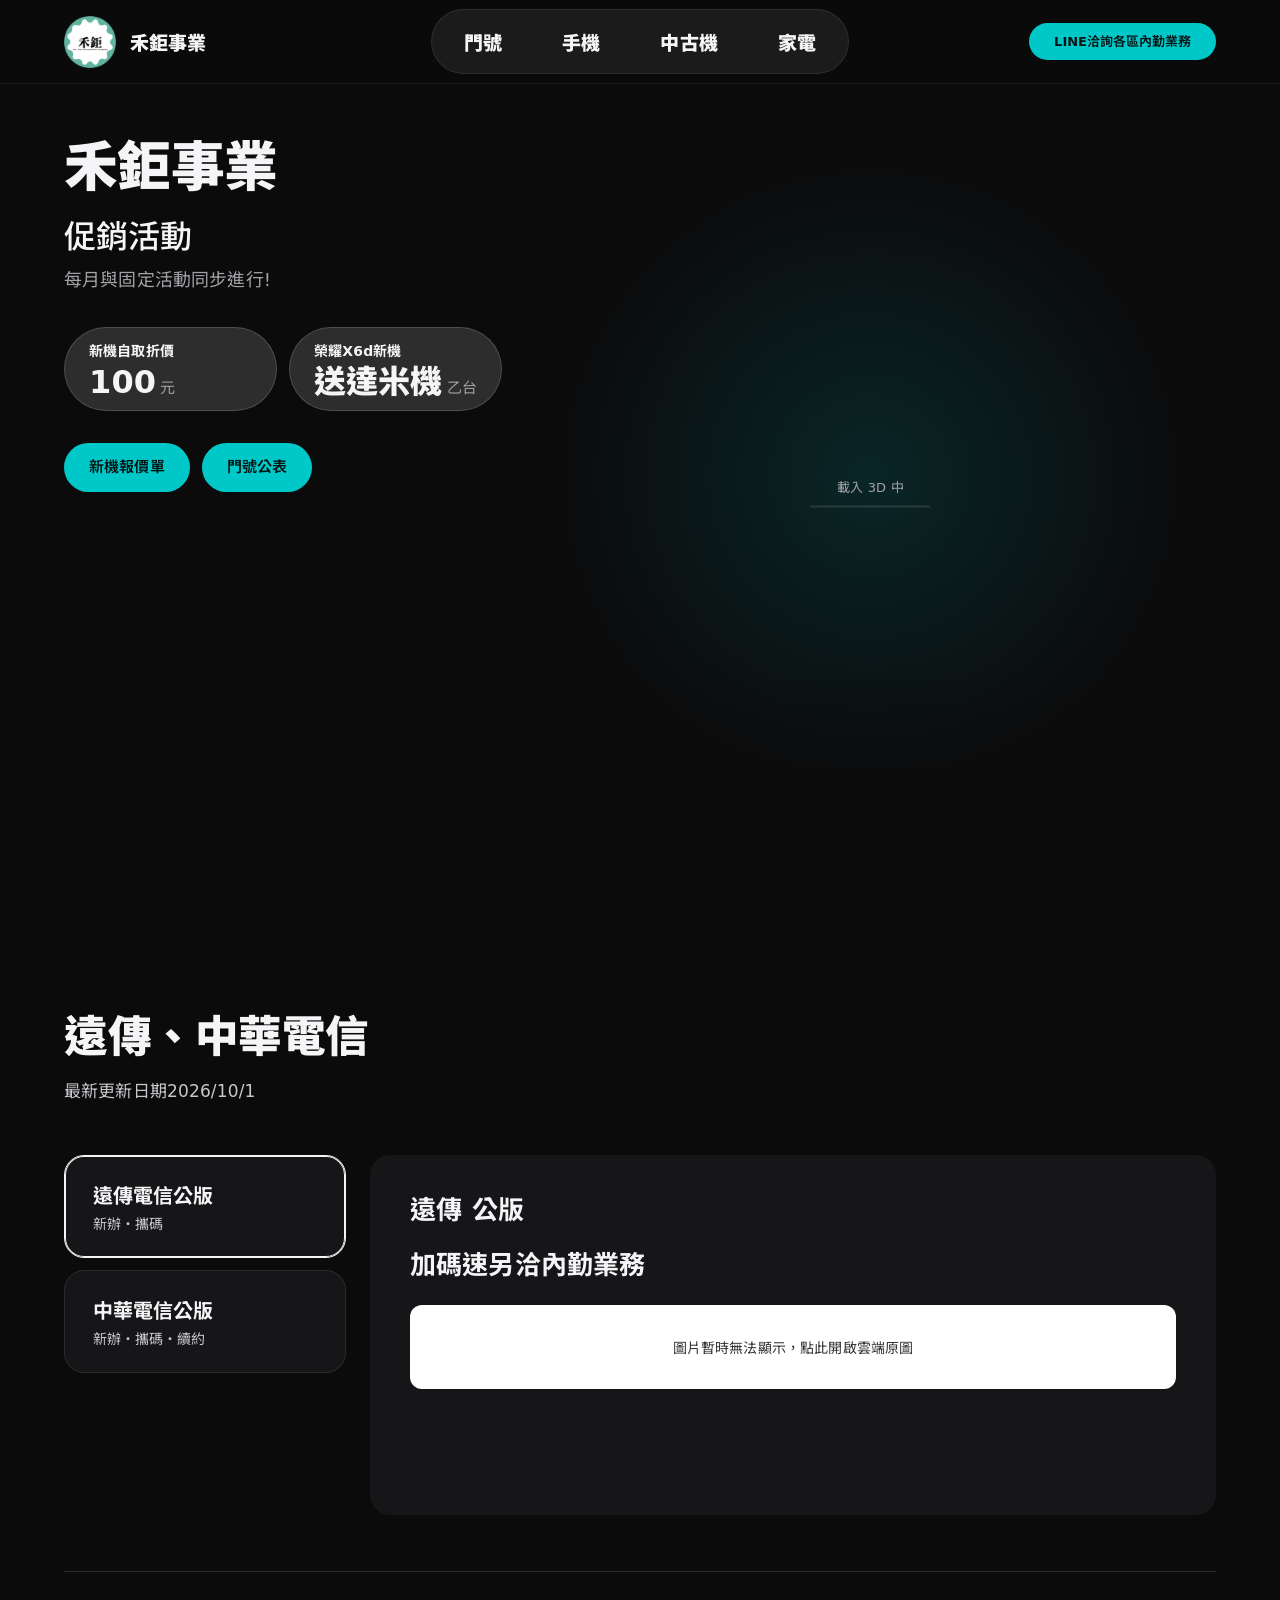
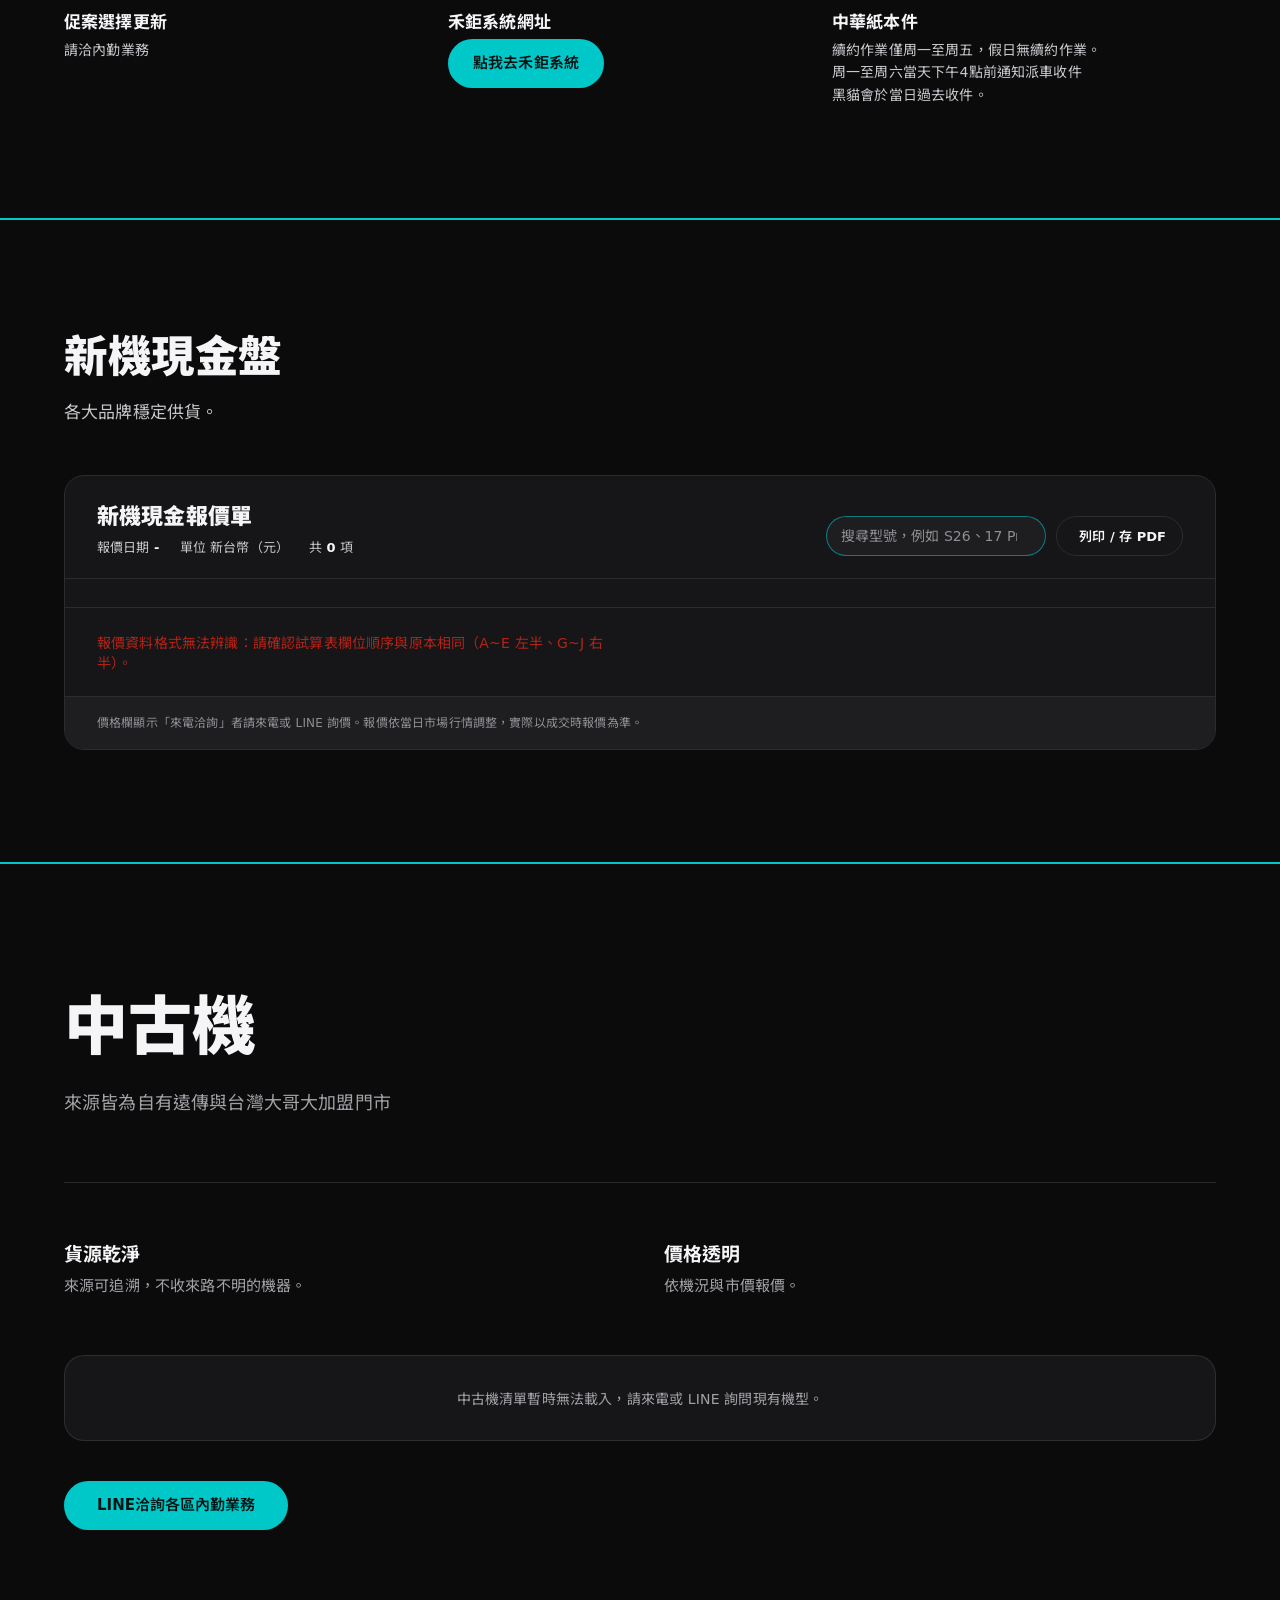
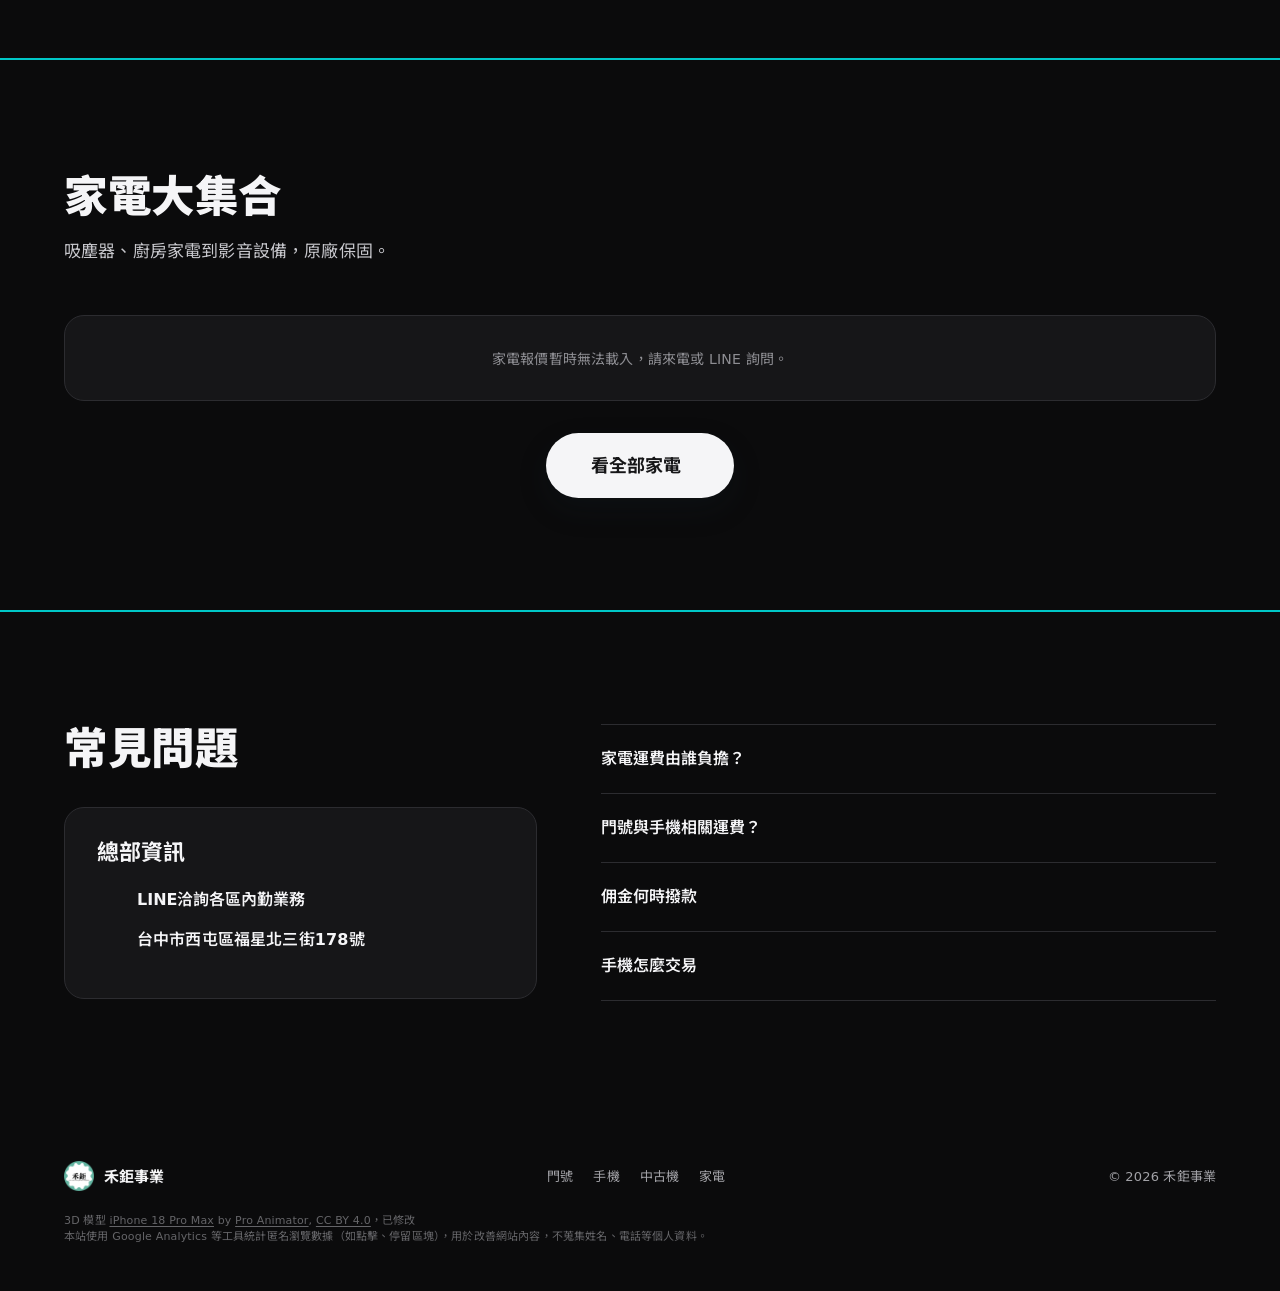
==== main.html @ 56b4242e "Update main.html" ====
<!DOCTYPE html>
<html lang="zh-TW">
<head>
  <meta charset="UTF-8">
  <meta name="viewport" content="width=device-width, initial-scale=1.0">
  <!-- ══════════════════════════════════════════════════════════════
       SEO 設定（後期維護只改這一區）
       ※ 網址若改成自有網域或改帳號名稱：把這個檔案裡所有 https://hochukingshopping.github.io/hg/ 換成新網址（含家電區圖片連結）
       ══════════════════════════════════════════════════════════════ -->
  <title>禾鉅事業｜台中手機報價・遠傳中華門號・中古機・家電</title>
  <meta name="description" content="禾鉅事業位於台中西屯，體系 16 家電信門市，提供遠傳、中華電信門號公版，iPhone、三星等新機現金報價，以及中古機與家電報價，LINE 洽詢台中各區內勤業務。">
  <link rel="canonical" href="https://hochukingshopping.github.io/hg/main.html">
  <meta name="robots" content="index, follow, max-image-preview:large">
  <meta name="theme-color" content="#161618">
  <meta name="format-detection" content="telephone=no">
  <!-- Google Search Console 驗證：search.google.com/search-console 新增資源 →「HTML 標記」→ 把 content 換成驗證碼後取消註解
  
  --><meta name="google-site-verification" content="Cw6PE-wxVkA86xaGdScrgSRZf1zWCj4mCpksDUdNnN0" />

  <!-- 社群分享預覽（LINE／Facebook／Messenger 貼連結時顯示的卡片） -->
  <meta property="og:type" content="website">
  <meta property="og:locale" content="zh_TW">
  <meta property="og:site_name" content="禾鉅事業">
  <meta property="og:title" content="禾鉅事業｜台中手機報價・遠傳中華門號・中古機・家電">
  <meta property="og:description" content="新機現金報價、遠傳／中華門號公版、中古機與家電報價，LINE 洽詢台中各區內勤業務。">
  <meta property="og:url" content="https://hochukingshopping.github.io/hg/main.html">
  <meta property="og:image" content="https://hochukingshopping.github.io/hg/img/og-cover.jpg">
  <meta property="og:image:width" content="1200">
  <meta property="og:image:height" content="630">
  <meta property="og:image:alt" content="禾鉅事業 手機・門號・中古機・家電">
  <meta name="twitter:card" content="summary_large_image">

  <!-- 結構化資料（JSON-LD）：告訴 Google 這是「台中的實體手機門市」
       只寫確定的資訊；營業時間、經緯度確定後再補 openingHoursSpecification、geo -->
  <script type="application/ld+json">
  {
    "@context": "https://schema.org",
    "@graph": [
      {
        "@type": "MobilePhoneStore",
        "@id": "https://hochukingshopping.github.io/hg/main.html#store",
        "name": "禾鉅事業",
        "url": "https://hochukingshopping.github.io/hg/main.html",
        "logo": "https://hochukingshopping.github.io/hg/img/hg.png",
        "image": "https://hochukingshopping.github.io/hg/img/og-cover.jpg",
        "description": "台中電信經銷，體系 16 家電信門市，提供遠傳、中華電信門號，新機、中古機與家電報價。",
        "telephone": "+886-985-333-888",
        "address": {
          "@type": "PostalAddress",
          "streetAddress": "福星北三街178號",
          "addressLocality": "西屯區",
          "addressRegion": "台中市",
          "addressCountry": "TW"
        },
        "areaServed": { "@type": "Country", "name": "台灣" }
      },
      {
        "@type": "WebSite",
        "@id": "https://hochukingshopping.github.io/hg/#website",
        "url": "https://hochukingshopping.github.io/hg/main.html",
        "name": "禾鉅事業",
        "inLanguage": "zh-TW",
        "publisher": { "@id": "https://hochukingshopping.github.io/hg/main.html#store" }
      },
      {
        "@type": "FAQPage",
        "mainEntity": [
          { "@type": "Question", "name": "家電運費由誰負擔？", "acceptedAnswer": { "@type": "Answer", "text": "由禾鉅支出。" } },
          { "@type": "Question", "name": "門號與手機相關運費？", "acceptedAnswer": { "@type": "Answer", "text": "皆由禾鉅支出。" } },
          { "@type": "Question", "name": "手機怎麼交易？", "acceptedAnswer": { "@type": "Answer", "text": "台中區域手機現場收現或現場匯款，外縣市先匯款後出機。" } }
        ]
      }
    ]
  }
  </script>

  <!-- ══════════════════════════════════════════════════════════════
       流量分析設定（後期維護只改這裡）
       GA4_ID     ：Google Analytics 4 評估 ID，格式 G-XXXXXXXXXX
       CLARITY_ID ：Microsoft Clarity 專案 ID（熱點圖、滑鼠錄影，免費）
       留空 = 不載入、不追蹤；本機 file:// 開啟一律不送資料，避免測試灌水
       ══════════════════════════════════════════════════════════════ -->
  <script>
    window.HG_ANALYTICS = { GA4_ID: 'G-V4LKXSCCJ2', CLARITY_ID: '' };
    (function () {
      var cfg = window.HG_ANALYTICS, live = /^https?:$/.test(location.protocol);
      window.dataLayer = window.dataLayer || [];
      window.gtag = window.gtag || function () { dataLayer.push(arguments); };
      if (live && cfg.GA4_ID) {
        var s = document.createElement('script'); s.async = true;
        s.src = 'https://www.googletagmanager.com/gtag/js?id=' + encodeURIComponent(cfg.GA4_ID);
        document.head.appendChild(s);
        gtag('js', new Date());
        gtag('config', cfg.GA4_ID);
      }
      if (live && cfg.CLARITY_ID) {
        window.clarity = window.clarity || function () { (window.clarity.q = window.clarity.q || []).push(arguments); };
        var c = document.createElement('script'); c.async = true;
        c.src = 'https://www.clarity.ms/tag/' + encodeURIComponent(cfg.CLARITY_ID);
        document.head.appendChild(c);
      }
      /* 全站統一事件回報：hgTrack('事件名稱', { 參數 })；沒設定 ID 時只寫進 dataLayer，不外送 */
      window.hgTrack = function (name, params) {
        try {
          gtag('event', name, params || {});
          if (live && cfg.CLARITY_ID && window.clarity) clarity('event', name);
        } catch (e) {}
      };
    })();
  </script>
  <link rel="icon" type="image/png" sizes="32x32" href="./img/favicon-32.png">
  <link rel="icon" type="image/png" sizes="16x16" href="./img/favicon-16.png">
  <link rel="apple-touch-icon" sizes="180x180" href="./img/favicon-180.png">
  <link rel="shortcut icon" href="./img/favicon.ico">
  <link href="css/bootstrap.min.css" rel="stylesheet">
  <link rel="preconnect" href="https://fonts.googleapis.com">
  <link rel="preconnect" href="https://fonts.gstatic.com" crossorigin>
  <link href="https://fonts.googleapis.com/css2?family=Noto+Sans+TC:wght@400;500;700;900&display=swap" rel="stylesheet">
  <link rel="preconnect" href="https://cdn.jsdelivr.net" crossorigin>
  <script type="importmap">
    {
      "imports": {
        "three": "https://cdn.jsdelivr.net/npm/three@0.170.0/build/three.module.js",
        "three/addons/": "https://cdn.jsdelivr.net/npm/three@0.170.0/examples/jsm/"
      }
    }
  </script>
  <!-- Phosphor Icons (web font) -->
  <link rel="stylesheet" href="https://unpkg.com/@phosphor-icons/web@2.1.1/src/regular/style.css">
  <link rel="stylesheet" href="https://unpkg.com/@phosphor-icons/web@2.1.1/src/bold/style.css">
  <style>
    /* ============ Design tokens ============
       全站統一深黑色：頁面底色一律 --night，卡片／面板用 --canvas 微微浮起
       強調色沿用禾鉅品牌青色 */
    :root {
      --accent: #00c8c8;
      --accent-ink: #3ad6d6;      /* 深底上的文字連結 */
      --ink: #f5f5f7;             /* 主文字 */
      --ink-2: #c7c7cc;           /* 次文字 */
      --ink-3: #8e8e93;           /* 輔助文字 */
      --canvas: #161618;          /* 卡片、面板、輸入框 */
      --parchment: #1e1e21;       /* 面板內的次層底色 */
      --hairline: #2c2c30;        /* 分隔線 */
      --night: #0b0b0c;
      --night-2: #161618;
      --night-3: #232326;
      --on-night: #f5f5f7;
      --on-night-2: #a1a1a6;
      --r-sm: 10px;
      --r-lg: 20px;
      --r-pill: 999px;
      --nav-h: 84px;              /* 凍結欄高度（原 64px） */
      --ease: cubic-bezier(.16, 1, .3, 1);
      --font: system-ui, -apple-system, "Noto Sans TC", "PingFang TC", "Microsoft JhengHei", sans-serif;
    }

    * { box-sizing: border-box; }
    html { scroll-behavior: smooth; scroll-padding-top: calc(var(--nav-h) + 12px); }
    body {
      margin: 0;
      font-family: var(--font);
      color: var(--ink);
      background: var(--night);
      overflow-x: hidden;
      -webkit-font-smoothing: antialiased;
      letter-spacing: 0.01em;
    }
    img { max-width: 100%; display: block; }
    a { color: inherit; text-decoration: none; }
    .wrap { width: 100%; max-width: 1200px; margin: 0 auto; padding: 0 24px; }
    @media (max-width: 767px) { .wrap { padding: 0 16px; } }

    /* ============ Sticky Nav ============ */
    .nav {
      position: sticky; top: 0; z-index: 1000;
      height: var(--nav-h);
      background: rgba(11, 11, 12, .94);
      backdrop-filter: saturate(180%) blur(20px);
      -webkit-backdrop-filter: saturate(180%) blur(20px);
      border-bottom: 1px solid rgba(255,255,255,.08);
      color: var(--on-night);
    }
    @supports not (backdrop-filter: blur(1px)) { .nav { background: var(--night); } }
    .nav-inner {
      height: 100%;
      display: grid;
      grid-template-columns: 1fr auto 1fr;
      align-items: center;
      gap: 16px;
    }
    .brand { display: flex; align-items: center; gap: 10px; font-weight: 700; font-size: 15px; }
    .brand img { height: 30px; width: 30px; object-fit: contain; border-radius: 0; }
    /* 凍結欄內的 logo 放大，頁尾維持原尺寸 */
    .nav .brand { gap: 14px; font-size: 19px; font-weight: 900; }
    .nav .brand img { height: 52px; width: 52px; border-radius: 0; background: none;   /* hg.png 已去背，透明處直接透出頁面底色 */ }
    .tabs {
      display: flex; gap: 6px;
      padding: 5px;
      background: rgba(255,255,255,.07);
      border: 1px solid rgba(255,255,255,.08);
      border-radius: var(--r-pill);
    }
    .tab {
      position: relative;
      padding: 12px 26px;
      font-size: 19px; font-weight: 900;      /* 與凍結欄「禾鉅事業」相同大小與粗細 */
      color: var(--on-night);                 /* 與「禾鉅事業」相同的白色 */
      border: 1px solid transparent;
      border-radius: var(--r-pill);
      transition: color .25s var(--ease), background .25s var(--ease), border-color .25s var(--ease), box-shadow .25s var(--ease);
      white-space: nowrap;
    }
    /* 滑鼠經過：青色反應光 */
    .tab:hover {
      color: var(--on-night);
      background: rgba(0,200,200,.10);
      border-color: rgba(0,200,200,.55);
      box-shadow: 0 0 14px rgba(0,200,200,.35);
      text-shadow: 0 0 8px rgba(0,200,200,.6);
    }
    /* 目前所在區塊（點擊或捲動到）：恆亮青色呼吸光，持續到切換別的分頁 */
    .tab.is-active {
      color: #031414; background: var(--accent);
      border-color: var(--accent); font-weight: 700;
      animation: tabGlow 2.4s ease-in-out infinite;   /* 節奏與搜尋欄、18 一致 */
    }
    @keyframes tabGlow {
      0%, 100% { box-shadow: 0 0 6px rgba(0,200,200,.45), 0 0 0 0 rgba(0,200,200,0); }
      50%      { box-shadow: 0 0 18px rgba(0,200,200,.9), 0 0 36px rgba(0,200,200,.45); }
    }
    @media (prefers-reduced-motion: reduce) {
      .tab.is-active { animation: none; box-shadow: 0 0 14px rgba(0,200,200,.6); }
    }
    .nav-cta { justify-self: end; }

    /* ── LINE 洽詢下拉選單 ── */
    .line-menu { position: relative; }
    .line-caret { font-size: 12px; transition: transform .25s var(--ease); }
    .line-menu.is-open .line-caret { transform: rotate(180deg); }
    .line-menu-list {
      position: absolute; right: 0; top: calc(100% + 10px); z-index: 1100;
      width: 380px; max-width: calc(100vw - 32px);
      padding: 8px;
      background: #161618;
      border: 1px solid rgba(0,200,200,.35);
      border-radius: 16px;
      box-shadow: 0 20px 48px rgba(0,0,0,.55), 0 0 24px rgba(0,200,200,.15);
      max-height: calc(100dvh - var(--nav-h) - 24px); overflow-y: auto;
      transform-origin: top right;
      animation: menuIn .2s var(--ease);
    }
    .line-menu-list[hidden] { display: none; }
    @keyframes menuIn { from { opacity: 0; transform: translateY(-6px) scale(.98); } to { opacity: 1; transform: none; } }
    .line-menu-head { padding: 8px 12px 10px; font-size: 13px; font-weight: 700; color: var(--on-night); letter-spacing: .04em; }
    .line-item {
      display: grid; grid-template-columns: 36px 1fr auto; align-items: center; gap: 12px;
      padding: 12px; border-radius: 10px;
      color: var(--on-night); text-decoration: none;
      transition: background .2s var(--ease), box-shadow .2s var(--ease);
    }
    .line-item + .line-item { margin-top: 2px; }
    .line-item:hover, .line-item:focus-visible {
      background: rgba(0,200,200,.12);
      box-shadow: inset 0 0 0 1px rgba(0,200,200,.5);
      outline: none;
    }
    .line-item-icon {
      width: 36px; height: 36px; border-radius: 10px;
      display: grid; place-items: center;
      background: #06c755; color: #fff; font-size: 20px;   /* LINE 綠 */
    }
    .line-item b { display: block; font-size: 15px; font-weight: 700; }
    .line-item small { display: block; margin-top: 3px; font-size: 13px; line-height: 1.55; color: var(--on-night); }   /* 地名與區名同色 */
    .line-item .go { color: var(--accent); font-size: 16px; }
    .line-item.is-pending .line-item-icon { background: #3a3a3e; }
    .line-item.is-pending small::after { content: '（LINE 連結待設定，暫時改撥電話）'; color: #fdba74; }
    @media (max-width: 767px) {
      .line-menu-list { position: fixed; left: 16px; right: 16px; top: calc(var(--nav-h) - 60px); width: auto; max-width: none; }
    }
    @media (prefers-reduced-motion: reduce) { .line-menu-list { animation: none; } }
    /* 內文裡的洽詢按鈕共用一個浮動選單（掛在 body，避免被區塊的 overflow / 疊層蓋住） */
    .line-menu-list.is-float { position: absolute; right: auto; left: 0; top: 0; width: 380px; max-width: calc(100vw - 32px); transform-origin: top left; }
    .line-menu-list.is-float.is-up { transform-origin: bottom left; }
    .line-trigger.is-open .line-caret { transform: rotate(180deg); }
    .contact-link {
      display: inline-flex; align-items: center; gap: 6px; padding: 0; border: 0; background: none;
      font: inherit; font-weight: 600; color: var(--ink); cursor: pointer; text-align: left;
      transition: color .2s var(--ease);
    }
    .contact-link:hover, .contact-link.is-open { color: var(--accent); }
    .btn {
      display: inline-flex; align-items: center; justify-content: center; gap: 8px;
      border-radius: var(--r-pill);
      font-weight: 600; font-size: 15px;
      padding: 12px 24px;
      white-space: nowrap;
      transition: transform .2s var(--ease), background .2s var(--ease), color .2s;
      border: 1px solid transparent;
      cursor: pointer;
    }
    .btn:active { transform: scale(.98); }
    .btn-sm { padding: 8px 16px; font-size: 13px; }
    .btn-accent { background: var(--accent); color: #041414; }
    .btn-accent:hover { background: #2ee0e0; color: #041414; }
    .btn-ghost-dark { border-color: rgba(255,255,255,.28); color: var(--on-night); }
    .btn-ghost-dark:hover { background: rgba(255,255,255,.1); color: var(--on-night); }
    .btn-ink { background: var(--ink); color: var(--canvas); }
    .btn-ink:hover { opacity: .88; color: var(--canvas); }

    /* 手機版：上排 logo + 電話，下排四個分頁等寬 */
    @media (max-width: 767px) {
      :root { --nav-h: 124px; }
      .nav .brand { font-size: 16px; gap: 10px; }
      .nav .brand img { height: 40px; width: 40px; border-radius: 0; }
      .nav-inner {
        grid-template-columns: 1fr auto;
        grid-template-rows: 60px 56px;
        gap: 0 12px;
      }
      .tabs {
        grid-column: 1 / -1; grid-row: 2;
        display: grid; grid-template-columns: repeat(4, 1fr);
        margin-bottom: 8px;
      }
      .tab { text-align: center; padding: 11px 0; font-size: 16px; }   /* 與手機版「禾鉅事業」同大小 */
    }

    /* ============ Hero：全螢幕 3D（GLB 模型） ============ */
    .hero {
      position: relative;
      height: auto;   /* 促銷項目多時整塊往下長，不會被切掉 */
      min-height: max(560px, calc(100dvh - var(--nav-h)));
      background: var(--night);
      color: var(--on-night);
      overflow: hidden;
    }
    .hero-canvas {
      position: absolute; inset: 0; width: 100%; height: 100%; display: block;
      opacity: 0; transition: opacity 1.2s var(--ease);
    }
    .hero.is-ready .hero-canvas { opacity: 1; }
    /* 邊緣漸層：四周壓暗到底色，底部淡出，讓 3D 與頁面黑色無縫融合 */
    .hero-vignette {
      position: absolute; inset: 0; pointer-events: none;
      background:
        radial-gradient(120% 90% at 64% 46%, rgba(11,11,12,0) 45%, rgba(11,11,12,.85) 85%, var(--night) 100%),
        linear-gradient(to bottom, rgba(11,11,12,0) 72%, var(--night) 100%);
    }
    .hero-glow {
      position: absolute; pointer-events: none;
      width: 70vmin; height: 70vmin; left: 68%; top: 48%;
      transform: translate(-50%, -50%);
      background: radial-gradient(closest-side, rgba(0,200,200,.14), rgba(0,200,200,0));
    }
    .hero-loading {
      position: absolute; left: 68%; top: 50%; transform: translate(-50%, -50%);
      font-size: 13px; color: var(--on-night-2); text-align: center;
      transition: opacity .6s var(--ease);
    }
    .hero-loading .bar { width: 120px; height: 2px; margin: 10px auto 0; background: rgba(255,255,255,.12); border-radius: 2px; overflow: hidden; }
    .hero-loading .bar i { display: block; height: 100%; width: 0; background: var(--accent); transition: width .2s linear; }
    .hero.is-ready .hero-loading { opacity: 0; }
    .hero-content {
      position: relative; z-index: 2; height: 100%;
      display: flex; align-items: center;
      pointer-events: none;
    }
    .hero-copy { max-width: 520px; pointer-events: auto; }
    /* 桌機：文字區靠上，下方留空間給促銷項目（試算表加幾列就往下長幾列） */
    @media (min-width: 768px) {
      .hero-content { align-items: flex-start; padding-top: clamp(28px, 6vh, 64px); padding-bottom: 72px; min-height: inherit; height: auto; }
    }
    .hero h1 {
      font-size: clamp(2.1rem, 4.2vw, 3.6rem);
      font-weight: 900;
      line-height: 1.12;
      letter-spacing: -0.01em;
      margin: 0 0 20px;
    }
    .hero h1 .nw { white-space: nowrap; }
    .hero h1 em { font-style: normal; color: var(--accent); }
    .hero-sub {
      color: var(--on-night-2);
      font-size: clamp(1rem, 1.4vw, 1.15rem);
      line-height: 1.7;
      max-width: 34ch;
      margin: 0 0 32px;
    }
    .hero-ctas { display: flex; flex-wrap: wrap; gap: 12px; }
    /* 3D 模型下方：拖曳提示 + 商標聲明 */
    .hero-under {
      position: absolute; z-index: 3;
      left: 68%; bottom: 20px; transform: translateX(-50%);
      display: flex; flex-direction: column; align-items: center; gap: 6px;
      pointer-events: none; text-align: center;
      width: max-content; max-width: calc(100% - 32px);
    }
    .hero-hint {
      font-size: 12px; color: rgba(245,245,247,.5);
      display: flex; align-items: center; gap: 6px;
      opacity: 0; transition: opacity .8s var(--ease) .6s;
    }
    .hero-disclaimer {
      margin: 0;
      font-size: 11px; line-height: 1.5; letter-spacing: .02em;
      color: rgba(245,245,247,.38);   /* 半透明，對比約 4:1，不搶畫面但仍可閱讀 */
      opacity: 0; transition: opacity .8s var(--ease) .8s;
    }
    .hero.is-ready .hero-disclaimer { opacity: 1; }
    .hero.is-ready .hero-hint { opacity: 1; }
    /* 公司介紹數字 */
    .hero-stats {
      display: flex; flex-wrap: wrap; gap: 20px 36px;   /* 促銷項目多時自動換行 */
      margin: 0 0 32px; padding-top: 20px;
      border-top: 1px solid rgba(255,255,255,.12);
    }
    .hero-stats dt { font-size: 12px; font-weight: 500; color: var(--on-night-2); letter-spacing: .08em; margin-bottom: 4px; }
    .hero-stats dd { margin: 0; font-size: 15px; color: var(--on-night-2); }
    .hero-stats dd b { font-size: 40px; font-weight: 900; line-height: 1; color: var(--on-night); margin-right: 4px; font-variant-numeric: tabular-nums; }
    .hero-stats > div > b { display: block; font-size: 14px; color: var(--on-night); margin-bottom: 6px; }
    /* 每個促銷項目的外框：同凍結欄分頁那個膠囊大框（圓角、細白框），底色淺灰一點 */
    /* 促銷項目：固定 2 欄、最多 4 列（8 項），多的不顯示 */
    .hero-stats { border-top: 0; padding-top: 0; display: grid; grid-template-columns: repeat(2, minmax(0, 1fr)); gap: 12px; }
    .hero-stats dd b { font-size: 32px; }
    .hero-stats > div {
      padding: 12px 24px; min-width: 0;
      background: rgba(255,255,255,.14);
      border: 1px solid rgba(255,255,255,.16);
      border-radius: var(--r-pill);
    }
    .hero-stats .units { display: block; font-size: 13px; color: var(--on-night-2); margin-top: 8px; white-space: nowrap; }

    /* 直式標語：18 現正熱賣中 */
    .hero-vtag {
      position: absolute; z-index: 2;
      left: 47%; top: 50%; transform: translate(-50%, -50%);
      writing-mode: vertical-rl;
      font-size: clamp(1.6rem, 2.6vw, 2.4rem);
      font-weight: 900; letter-spacing: .32em;
      color: rgba(245,245,247,.82);
      pointer-events: none; user-select: none;
      opacity: 0; transition: opacity 1s var(--ease) .3s;
    }
    .hero.is-ready .hero-vtag { opacity: 1; }
    .hero-vtag .n {
      text-combine-upright: all;          /* 18 在直排中保持橫向一格 */
      -webkit-text-combine: horizontal;
      color: var(--accent);
      font-size: 1.5em; letter-spacing: 0;
      margin-bottom: .35em;
    }
    @media (max-width: 1100px) { .hero-vtag { left: 45%; } }

    @media (max-width: 900px) {
      /* 手機版：上方固定高度 3D 展示區，下方接文字，不互相覆蓋 */
      .hero { --stage-h: min(56vh, 460px); height: auto; min-height: 0; }
      .hero-canvas { height: var(--stage-h); bottom: auto; }
      .hero-vignette {
        bottom: auto; height: var(--stage-h);
        background:
          radial-gradient(90% 80% at 50% 50%, rgba(11,11,12,0) 50%, var(--night) 100%),
          linear-gradient(to bottom, rgba(11,11,12,0) 75%, var(--night) 100%);
      }
      .hero-glow, .hero-loading { left: 50%; top: calc(var(--stage-h) / 2); }
      .hero-under { left: 50%; top: calc(var(--stage-h) - 30px); bottom: auto; gap: 4px; }
      .hero-disclaimer { font-size: 10px; }
      .hero-vtag { left: 13%; top: calc(var(--stage-h) / 2); font-size: 1.2rem; letter-spacing: .22em; }
      .hero-content { height: auto; padding-top: calc(var(--stage-h) + 36px); padding-bottom: 56px; }
      .hero h1 { font-size: 2.2rem; }
      .hero-stats { gap: 10px; margin-bottom: 24px; }
      .hero-stats > div { padding: 12px 16px; }
      .hero-stats > div > b { font-size: 13px; }
      .hero-stats dd b { font-size: 24px; }
    }

    /* ============ Section base ============ */
    .sec { padding: 112px 0; }
    .sec-parchment { background: var(--night); }   /* 統一深黑，不再淺灰 */
    /* 同色區塊之間的分隔線：品牌青色，2px */
    #phone, #used, #home, #contact { border-top: 2px solid var(--accent); }
    .sec-head { max-width: 640px; margin-bottom: 48px; }
    .sec-head h2 {
      font-size: clamp(1.8rem, 3.4vw, 2.8rem);
      font-weight: 900; line-height: 1.18; letter-spacing: -0.01em;
      margin: 0 0 14px;
    }
    .sec-head p { color: var(--ink-2); font-size: 17px; line-height: 1.75; margin: 0; max-width: 60ch; }
    .eyebrow {
      display: inline-block;
      font-size: 13px; font-weight: 700;
      color: var(--accent-ink);
      letter-spacing: .12em;
      margin-bottom: 12px;
    }
    @media (max-width: 767px) { .sec { padding: 72px 0; } .sec-head { margin-bottom: 32px; } }

    /* ============ 門號：電信商切換面板 ============ */
    .carrier {
      display: grid;
      grid-template-columns: 1fr 1.25fr;
      gap: 24px;
      align-items: stretch;
    }
    .carrier-switch { display: flex; flex-direction: column; gap: 12px; }
    .carrier-btn {
      text-align: left;
      padding: 24px 28px;
      border-radius: var(--r-lg);
      border: 1px solid var(--hairline);
      background: var(--canvas);
      color: var(--ink);
      cursor: pointer;
      transition: border-color .25s var(--ease), transform .25s var(--ease);
      font-family: inherit;
    }
    .carrier-btn:hover { border-color: var(--ink-3); }
    .carrier-btn:active { transform: scale(.99); }
    .carrier-btn.is-active { border-color: var(--ink); box-shadow: inset 0 0 0 1px var(--ink); }
    .carrier-btn .name { font-size: 20px; font-weight: 700; display: block; }
    .carrier-btn .svc { font-size: 14px; color: var(--ink-2); margin-top: 4px; display: block; }
    .carrier-panel {
      border-radius: var(--r-lg);
      background: var(--night-2);
      color: var(--on-night);
      padding: 40px;
      display: flex; flex-direction: column; justify-content: space-between;
      min-height: 360px;
    }
    .carrier-panel h3 { font-size: 26px; font-weight: 700; margin: 0 0 24px; }

    /* 公版佣金圖片 */
    .carrier { grid-template-columns: minmax(220px, .75fr) 2.25fr; }   /* 圖片區加寬，字比較大 */
    .carrier-img {
      position: relative; display: block;
      border-radius: 12px; overflow: hidden;
      background: #fff; cursor: zoom-in;
    }
    .carrier-img img { display: block; width: 100%; height: auto; }
    .carrier-img-hint {
      position: absolute; right: 10px; bottom: 10px;
      padding: 6px 12px; border-radius: 999px;
      background: rgba(11,11,12,.72); color: #fff;
      font-size: 12px; font-weight: 600;
      display: inline-flex; align-items: center; gap: 4px;
      opacity: 0; transition: opacity .25s var(--ease);
    }
    .carrier-img:hover .carrier-img-hint { opacity: 1; }
    .carrier-img-error { display: none; padding: 32px 16px; text-align: center; color: #333; font-size: 14px; }
    .carrier-img.is-missing { cursor: pointer; }
    .carrier-img.is-missing img, .carrier-img.is-missing .carrier-img-hint { display: none; }
    .carrier-img.is-missing .carrier-img-error { display: block; }
    @media (hover: none) { .carrier-img-hint { opacity: 1; } }   /* 手機沒有滑鼠，提示常駐 */
    .svc-list { display: grid; gap: 20px; margin: 0 0 32px; padding: 0; list-style: none; }
    .svc-list li { display: grid; grid-template-columns: 36px 1fr; gap: 14px; align-items: start; }
    .svc-list i { font-size: 24px; color: var(--accent); margin-top: 2px; }
    .svc-list b { display: block; font-size: 17px; margin-bottom: 2px; }
    .svc-list span { color: var(--on-night-2); font-size: 14px; line-height: 1.6; }
    .panel-fade { animation: panelIn .45s var(--ease); }
    @keyframes panelIn { from { opacity: 0; transform: translateY(8px); } to { opacity: 1; transform: none; } }
    .steps {
      display: grid; grid-template-columns: repeat(3, 1fr);
      gap: 0; margin-top: 56px;
      border-top: 1px solid var(--hairline);
    }
    .step { padding: 24px 24px 0 0; }
    .step b { font-size: 17px; display: block; margin-bottom: 6px; }
    .step span { font-size: 14px; color: var(--ink-2); line-height: 1.6; }
    .step i { font-size: 22px; color: var(--accent-ink); display: block; margin-bottom: 12px; }
    @media (max-width: 900px) {
      .carrier { grid-template-columns: 1fr; }
      .carrier-switch { flex-direction: row; }
      .carrier-btn { flex: 1; padding: 18px; }
      .carrier-panel { padding: 28px 24px; min-height: 0; }
      .steps { grid-template-columns: 1fr; }
      .step { padding: 20px 0 0; }
    }

    /* ============ 手機：新機現金報價單 ============ */
    .quote {
      background: var(--canvas);
      border: 1px solid var(--hairline);
      border-radius: var(--r-lg);
      overflow: hidden;
    }
    .quote-head {
      display: flex; justify-content: space-between; align-items: flex-end; gap: 24px; flex-wrap: wrap;
      padding: 28px 32px 22px;
      border-bottom: 1px solid var(--hairline);
    }
    .quote-title { font-size: 22px; font-weight: 900; margin: 0 0 6px; }
    .quote-meta { display: flex; gap: 20px; flex-wrap: wrap; font-size: 13px; color: var(--ink-2); margin: 0; }
    .quote-meta b { color: var(--ink); font-variant-numeric: tabular-nums; }
    .quote-tools { display: flex; gap: 10px; flex-wrap: wrap; align-items: center; }
    .quote-search {
      height: 40px; width: 220px; padding: 0 14px;
      border: 1px solid var(--hairline); border-radius: var(--r-pill);
      background: var(--parchment); color: var(--ink);
      font: 14px var(--font); outline: none;
    }
    .quote-search::placeholder { color: var(--ink-3); }
    .quote-search:focus { border-color: var(--accent-ink); box-shadow: 0 0 0 3px rgba(0,200,200,.18); }
    /* 搜尋欄青色呼吸光（新機、中古機、家電三個搜尋欄共用）：
       吸引注意可以搜尋；點進去輸入時停止閃爍，改成穩定亮框 */
    .quote-search, .us-search {
      border-color: rgba(0,200,200,.55);
      animation: searchGlow 2.4s ease-in-out infinite;
    }
    .quote-search:focus, .quote-search:not(:placeholder-shown),
    .us-search:focus, .us-search:not(:placeholder-shown) {
      animation: none;
      border-color: var(--accent);
      box-shadow: 0 0 0 3px rgba(0,200,200,.22), 0 0 18px rgba(0,200,200,.35);
    }
    @keyframes searchGlow {
      0%, 100% { box-shadow: 0 0 0 0 rgba(0,200,200,0), 0 0 4px rgba(0,200,200,.15); border-color: rgba(0,200,200,.45); }
      50%      { box-shadow: 0 0 0 3px rgba(0,200,200,.18), 0 0 20px rgba(0,200,200,.55); border-color: rgba(0,200,200,1); }
    }
    @media (prefers-reduced-motion: reduce) {
      .quote-search, .us-search { animation: none; box-shadow: 0 0 10px rgba(0,200,200,.35); }   /* 減少動態：改成靜態微光 */
    }
    @media print { .quote-search, .us-search { animation: none; } }
    .quote-print {
      height: 40px; padding: 0 16px; border-radius: var(--r-pill);
      border: 1px solid var(--hairline); background: var(--canvas); color: var(--ink);
      font: 600 13px var(--font); cursor: pointer; display: inline-flex; align-items: center; gap: 6px;
    }
    .quote-print:hover { border-color: var(--ink); }
    .quote-brands {
      display: flex; gap: 8px; overflow-x: auto; scrollbar-width: none;
      padding: 14px 32px; border-bottom: 1px solid var(--hairline);
    }
    .quote-brands::-webkit-scrollbar { display: none; }
    .brand-chip {
      flex-shrink: 0; padding: 7px 14px; border-radius: var(--r-pill);
      border: 1px solid var(--hairline); background: transparent; color: var(--ink-2);
      font: 600 13px var(--font); cursor: pointer; letter-spacing: .02em;
    }
    .brand-chip:hover { color: var(--ink); border-color: var(--ink-3); }
    .brand-chip.is-active { background: var(--ink); color: var(--canvas); border-color: var(--ink); }
    .quote-body {
      display: grid; grid-template-columns: 1fr 1fr;
      align-items: start;
    }
    .quote-col { display: flex; flex-direction: column; min-width: 0; }
    .quote-col + .quote-col { border-left: 1px solid var(--hairline); }
    .qb { padding: 20px 32px 8px; }
    .qb + .qb { border-top: 1px solid var(--hairline); }
    .qb[hidden] { display: none; }
    .qb-name {
      font-size: 13px; font-weight: 800; letter-spacing: .14em;
      color: var(--accent-ink); margin: 0 0 8px;
    }
    .qt { width: 100%; border-collapse: collapse; font-size: 14px; }
    .qt th {
      text-align: left; font-size: 11px; font-weight: 600; color: var(--ink-3);
      letter-spacing: .06em; padding: 6px 0; border-bottom: 1px solid var(--hairline);
    }
    .qt th.price, .qt td.price { text-align: right; }
    .qt td { padding: 5px 0; vertical-align: top; }
    /* 只在「型號之間」畫分隔線，同型號不同容量不畫線 */
    .qt tbody tr:first-child td { padding-top: 11px; }
    .qt tbody tr:last-child td { padding-bottom: 11px; }
    .qt tbody + tbody tr:first-child td { border-top: 1px solid var(--hairline); }
    .qt td.model { font-weight: 700; color: var(--ink); padding-right: 12px; width: 44%; }
    .qt td.cap { color: var(--ink-2); font-variant-numeric: tabular-nums; white-space: nowrap; padding-right: 12px; }
    .qt td.price { font-weight: 800; font-variant-numeric: tabular-nums; white-space: nowrap; color: var(--ink); }
    .qt td.price.ask { font-weight: 500; color: var(--ink-3); font-size: 13px; }
    .qt .promo {
      display: inline-block; margin-top: 4px;
      font-size: 12px; font-weight: 700; color: #c2410c;
      background: rgba(234, 88, 12, .1); padding: 2px 8px; border-radius: 6px;
    }
    .qt tr[hidden] { display: none; }
    .quote-empty { display: none; padding: 48px 32px; text-align: center; color: var(--ink-3); font-size: 14px; }
    .quote.is-empty .quote-empty { display: block; }
    .quote.is-empty .quote-body { display: none; }
    .quote-foot {
      padding: 16px 32px; border-top: 1px solid var(--hairline);
      font-size: 12px; color: var(--ink-3); line-height: 1.7;
      background: var(--parchment);
    }
    .quote-error { padding: 24px 32px; color: #b42318; font-size: 14px; }
    /* 收合：預設只露出約一屏，底部淡出；篩選或搜尋時自動展開 */
    .quote.is-collapsed .quote-body {
      max-height: 920px; overflow: hidden;
      -webkit-mask-image: linear-gradient(to bottom, #000 78%, transparent);
              mask-image: linear-gradient(to bottom, #000 78%, transparent);
    }
    .quote-expand {
      display: block; width: 100%; padding: 16px; border: 0;
      border-top: 1px solid var(--hairline);
      background: var(--canvas); color: var(--accent-ink);
      font: 700 15px var(--font); cursor: pointer;
    }
    .quote-expand:hover { background: var(--parchment); }
    .quote-expand[hidden] { display: none; }
    @media (max-width: 900px) { .quote.is-collapsed .quote-body { max-height: 1100px; } }
    .quote-loading { grid-column: 1 / -1; padding: 48px 32px; text-align: center; color: var(--ink-3); font-size: 14px; }
    .quote-source { color: var(--ink-3); }

    /* ── 中古機清單（深色區塊） ── */
    .used-sheet {
      width: 100%;
      margin: 0 0 40px;
      border: 1px solid rgba(255,255,255,.1);
      border-radius: var(--r-lg);
      background: var(--night-2);
      overflow: hidden;
    }
    .us-head {
      display: flex; justify-content: space-between; align-items: center; gap: 16px; flex-wrap: wrap;
      padding: 18px 24px; border-bottom: 1px solid rgba(255,255,255,.08);
    }
    .us-meta { display: flex; gap: 18px; font-size: 13px; color: var(--on-night-2); }
    .us-meta b { color: var(--on-night); font-variant-numeric: tabular-nums; }
    .us-search {
      height: 38px; width: 220px; padding: 0 14px;
      border: 1px solid rgba(255,255,255,.14); border-radius: var(--r-pill);
      background: rgba(255,255,255,.05); color: var(--on-night);
      font: 14px var(--font); outline: none;
    }
    .us-search::placeholder { color: var(--on-night-2); }
    .us-search:focus { border-color: var(--accent); box-shadow: 0 0 0 3px rgba(0,200,200,.2); }
    .us-scroll { overflow-x: auto; }
    .us-table { width: 100%; border-collapse: collapse; font-size: 14px; white-space: nowrap; }
    .us-table th {
      text-align: left; font-size: 12px; font-weight: 600; color: var(--on-night-2);
      letter-spacing: .04em; padding: 12px 24px 10px 0;
      border-bottom: 1px solid rgba(255,255,255,.1);
    }
    .us-table td { padding: 12px 24px 12px 0; color: var(--on-night); border-bottom: 1px solid rgba(255,255,255,.06); }
    .us-table th:first-child, .us-table td:first-child { padding-left: 24px; }
    .us-table td:first-child { font-weight: 700; }
    .us-table td.long { white-space: normal; min-width: 220px; max-width: 360px; color: var(--on-night-2); font-size: 13px; line-height: 1.55; }
    /* 家電報價表：放在淺色區塊，改用頁面配色變數，深色模式自動跟著變 */
    .home-sheet { margin: 0; background: var(--canvas); border-color: var(--hairline); }
    .home-sheet .us-head { border-bottom-color: var(--hairline); }
    .home-sheet .us-meta { color: var(--ink-2); }
    .home-sheet .us-meta b, .home-sheet .us-table td { color: var(--ink); }
    .home-sheet .us-table th { color: var(--ink-3); border-bottom-color: var(--hairline); }
    .home-sheet .us-table td { border-bottom-color: var(--hairline); }
    .home-sheet .us-table td.long { color: var(--ink-2); }
    .home-sheet .us-table tbody tr:hover td { background: var(--parchment); }
    .home-sheet .us-search { background: var(--parchment); border-color: var(--hairline); color: var(--ink); }
    .home-sheet .us-search::placeholder { color: var(--ink-3); }
    .home-sheet .us-search:focus { border-color: var(--accent-ink); }
    .home-sheet .us-toggle { color: var(--accent-ink); border-top-color: var(--hairline); }
    .home-sheet .us-toggle:hover { background: var(--parchment); }
    .home-sheet .us-msg, .home-sheet .us-empty { color: var(--ink-3); }
    .home-sheet[hidden] { display: none; }
    .us-table td.num.ask { font-weight: 500; font-size: 13px; opacity: .6; }
    .us-table .num { text-align: right; font-variant-numeric: tabular-nums; }
    .us-table td.num { font-weight: 800; }
    .us-table tbody tr:last-child td { border-bottom: 0; }
    .us-table tbody tr:hover td { background: rgba(255,255,255,.03); }
    .us-msg, .us-empty { padding: 32px 24px; text-align: center; color: var(--on-night-2); font-size: 14px; }
    .us-toggle {
      display: block; width: 100%; padding: 14px; border: 0;
      border-top: 1px solid rgba(255,255,255,.08);
      background: transparent; color: var(--accent);
      font: 600 14px var(--font); cursor: pointer;
    }
    .us-toggle:hover { background: rgba(255,255,255,.04); }
    @media (max-width: 767px) {
      .used-sheet { margin: 0 0 32px; }
      .us-head { padding: 14px 16px; }
      .us-search { width: 100%; }
      .us-table th:first-child, .us-table td:first-child { padding-left: 16px; }
    }
    .qt .promo { color: #fdba74; background: rgba(251, 146, 60, .14); }
    @media (max-width: 900px) {
      .quote-body { grid-template-columns: 1fr; }
      .quote-col + .quote-col { border-left: 0; border-top: 1px solid var(--hairline); }
      .quote-head, .quote-brands, .qb, .quote-foot { padding-left: 20px; padding-right: 20px; }
      .quote-tools { width: 100%; }
      .quote-search { flex: 1; width: auto; }
      .qt td.model { width: 40%; }
    }

    /* 列印：只印報價單 */
    @media print {
      header.nav, footer, .to-top, main > section:not(#phone), #phone .sec-head, .quote-tools, .quote-brands { display: none !important; }
      :root {
        --ink: #1d1d1f; --ink-2: #515154; --ink-3: #6e6e73;
        --canvas: #ffffff; --parchment: #f5f5f7; --hairline: #d9d9de; --accent-ink: #007f86;
      }
      body { background: #fff !important; }
      .qt .promo { color: #c2410c; background: rgba(234, 88, 12, .1); }
      #phone { padding: 0 !important; background: #fff !important; }
      .reveal { opacity: 1 !important; transform: none !important; }
      .quote { border: 0; }
      .quote-body { max-height: none !important; -webkit-mask-image: none !important; mask-image: none !important; overflow: visible !important; }
      .quote-expand { display: none !important; }
      .quote-body { grid-template-columns: 1fr 1fr; }
      .qb { break-inside: avoid; }
      .qt { font-size: 11px; }
      .qt td { padding: 2px 0; }
      .qt tbody tr:first-child td { padding-top: 5px; }
      .qt tbody tr:last-child td { padding-bottom: 5px; }
    }

    /* ============ 中古機：深色宣言區 ============ */
    .used {
      background: var(--night);
      color: var(--on-night);
      padding: 128px 0;
    }
    .used h2 {
      font-size: clamp(2rem, 5vw, 4rem);
      font-weight: 900; line-height: 1.12;
      margin: 0 0 24px; max-width: 16ch;
    }
    .used h2 em { font-style: normal; color: var(--accent); }
    .used-lead { color: var(--on-night-2); font-size: 18px; line-height: 1.7; max-width: 52ch; margin: 0 0 64px; }
    .used-points {
      display: grid; grid-template-columns: repeat(auto-fit, minmax(240px, 1fr));
      gap: 48px;
      padding-top: 40px;
      border-top: 1px solid rgba(255,255,255,.12);
      margin-bottom: 56px;
    }
    .used-points i { font-size: 30px; color: var(--accent); margin-bottom: 16px; display: block; }
    .used-points b { display: block; font-size: 19px; margin-bottom: 8px; }
    .used-points span { color: var(--on-night-2); font-size: 15px; line-height: 1.65; }
    .used-ctas { display: flex; gap: 12px; flex-wrap: wrap; }
    @media (max-width: 767px) {
      .used { padding: 80px 0; }
      .used-points { grid-template-columns: 1fr; gap: 32px; }
      .used-lead { margin-bottom: 40px; }
    }

    /* ============ 家電：橫向滑動列 ============ */
    /* 家電主視覺 */
    .home-feature { display: flex; flex-direction: column; align-items: center; gap: 32px; }
    .home-visual {
      display: block; width: 100%; max-width: 760px;   /* 圖片大小：改這個數字 */
      border-radius: var(--r-lg); overflow: hidden;
      background: var(--canvas);
      box-shadow: 0 24px 60px rgba(20, 30, 40, .10);
      transition: transform .5s var(--ease), box-shadow .5s var(--ease);
    }
    .home-visual img { width: 100%; height: auto; display: block; }
    .home-visual:hover { transform: translateY(-4px); box-shadow: 0 32px 72px rgba(20, 30, 40, .14); }
    .home-visual.is-missing { display: none; }   /* 圖片讀不到時隱藏，只留按鈕 */
    /* 大尺寸按鈕：沿用 btn-ink 配色，只加大尺寸與層次 */
    .btn-xl {
      padding: 18px 44px; font-size: 18px; font-weight: 700;
      box-shadow: 0 12px 28px rgba(20, 30, 40, .22);
    }
    .btn-xl i { transition: transform .3s var(--ease); }
    .btn-xl:hover { transform: translateY(-2px); box-shadow: 0 16px 34px rgba(20, 30, 40, .28); }
    .btn-xl:hover i { transform: translateX(4px); }
    @media (max-width: 767px) {
      .home-feature { gap: 24px; }
      .btn-xl { width: 100%; padding: 16px 24px; }
    }

    /* ============ FAQ + 聯絡 ============ */
    .contact-grid { display: grid; grid-template-columns: 1fr 1.3fr; gap: 64px; }
    .contact-card {
      border-radius: var(--r-lg);
      background: var(--canvas);
      border: 1px solid var(--hairline);
      padding: 32px;
    }
    .contact-card h3 { font-size: 22px; font-weight: 700; margin: 0 0 20px; }
    .contact-row { display: grid; grid-template-columns: 28px 1fr; gap: 12px; margin-bottom: 16px; font-size: 16px; }
    .contact-row i { font-size: 20px; color: var(--accent-ink); margin-top: 2px; }
    .contact-row a { color: var(--ink); font-weight: 600; }
    .faq-item { border-bottom: 1px solid var(--hairline); }
    .faq-item:first-child { border-top: 1px solid var(--hairline); }
    .faq-q {
      width: 100%;
      display: flex; justify-content: space-between; align-items: center; gap: 16px;
      padding: 22px 0;
      background: none; border: 0; color: var(--ink);
      font: 600 16px/1.5 var(--font);
      text-align: left; cursor: pointer;
    }
    .faq-q i { transition: transform .3s var(--ease); color: var(--ink-3); flex-shrink: 0; }
    .faq-a {
      display: grid; grid-template-rows: 0fr;
      transition: grid-template-rows .35s var(--ease);
    }
    .faq-a > div { overflow: hidden; color: var(--ink-2); font-size: 15px; line-height: 1.75; }
    .faq-item.open .faq-a { grid-template-rows: 1fr; }
    .faq-item.open .faq-a > div { padding-bottom: 22px; }
    .faq-item.open .faq-q i { transform: rotate(45deg); }
    @media (max-width: 900px) { .contact-grid { grid-template-columns: 1fr; gap: 40px; } }

    /* ============ Footer ============ */
    .footer { background: var(--night); color: var(--on-night-2); padding: 48px 0; font-size: 13px; }
    .footer-inner { display: flex; justify-content: space-between; gap: 24px; flex-wrap: wrap; align-items: center; }
    .footer-credit { margin-top: 20px; font-size: 11px; color: rgba(161,161,166,.6); }
    .footer-credit a { color: inherit; text-decoration: underline; text-underline-offset: 2px; }
    .footer .brand { color: var(--on-night); }
    .footer nav { display: flex; gap: 20px; flex-wrap: wrap; }
    .footer nav a:hover { color: var(--on-night); }

    /* ============ Back to top ============ */
    .to-top {
      position: fixed; right: 20px; bottom: 24px; z-index: 900;
      width: 48px; height: 48px; border-radius: 50%;
      background: var(--ink); color: var(--canvas);
      display: grid; place-items: center; font-size: 20px;
      box-shadow: 0 8px 24px rgba(0,0,0,.2);
      opacity: 0; transform: translateY(12px); pointer-events: none;
      transition: opacity .3s var(--ease), transform .3s var(--ease);
    }
    .to-top.show { opacity: 1; transform: none; pointer-events: auto; }

    /* ============ Reveal ============ */
    .reveal { opacity: 0; transform: translateY(32px); transition: opacity .8s var(--ease), transform .8s var(--ease); }
    .reveal.in { opacity: 1; transform: none; }

    @media (prefers-reduced-motion: reduce) {
      html { scroll-behavior: auto; }
      .reveal { opacity: 1; transform: none; transition: none; }
      .home-visual:hover, .btn-xl:hover { transform: none; }
      * { transition-duration: .01ms !important; animation-duration: .01ms !important; }
    }
  </style>
</head>
<body>

<!-- ══ 凍結導覽列 ══ -->
<header class="nav">
  <div class="wrap nav-inner">
    <a class="brand" href="#top" aria-label="禾鉅事業 回到頂部">
      <img src="./img/hg.png" alt="禾鉅事業 logo" width="52" height="52">
      禾鉅事業
    </a>
    <nav class="tabs" aria-label="主要分類">
      <a class="tab" href="#sim" data-tab="sim">門號</a>
      <a class="tab" href="#phone" data-tab="phone">手機</a>
      <a class="tab" href="#used" data-tab="used">中古機</a>
      <a class="tab" href="#home" data-tab="home">家電</a>
    </nav>
    <div class="nav-cta line-menu" id="lineMenu">
      <button type="button" class="btn btn-accent btn-sm line-menu-btn" aria-haspopup="true" aria-expanded="false" aria-controls="lineMenuList">
        <i class="ph-bold ph-chat-circle-dots"></i>LINE洽詢各區內勤業務<i class="ph-bold ph-caret-down line-caret"></i>
      </button>
      <div class="line-menu-list" id="lineMenuList" role="menu" hidden></div>
    </div>
  </div>
</header>

<main id="top">

  <!-- ══ HERO：全螢幕 3D ══ -->
  <section class="hero" id="hero">
    <div class="hero-glow" aria-hidden="true"></div>
    <canvas class="hero-canvas" id="phoneCanvas" aria-label="iPhone 18 Pro Max 3D 模型，緩慢旋轉展示背面"></canvas>
    <div class="hero-loading" aria-hidden="true">載入 3D 中<div class="bar"><i id="loadBar"></i></div></div>
    <div class="hero-vignette" aria-hidden="true"></div>

    <div class="wrap hero-content">
      <div class="hero-copy reveal">
        <h1>禾鉅事業<br></h1>
        <h2>促銷活動<br></h2>
        <p class="hero-sub">每月與固定活動同步進行!</p>
<p class="hero-sub"></p>
        <!-- 促銷項目：內容來自 Google 試算表（網址設定在 SHEET_URLS.promo）
             下面這兩項是「讀不到試算表時」的備用內容 -->
        <dl class="hero-stats" id="heroPromos">
          <div><b>新機自取折價</b><dd><b>100</b>元</dd></div>
          <div><b>榮耀X6d新機</b><dd><b>送達米機</b>乙台</dd></div>
 
        </dl>
        <div class="hero-ctas">
          <a class="btn btn-accent" href="#phone">新機報價單</a>
          <a class="btn btn-accent" href="#sim">門號公表</a>
        </div>
      </div>
    </div>

    <div class="hero-vtag" aria-label="iPhone 18 現正熱賣中"><span class="n">18</span>現正熱賣中</div>
    <div class="hero-under">
      <div class="hero-hint" aria-hidden="true"><i class="ph ph-hand-grabbing"></i> 拖曳旋轉</div>
      <p class="hero-disclaimer">本網站與 Apple Inc. 無任何官方關聯，iPhone 為 Apple Inc. 之註冊商標。</p>
    </div>
  </section>

  <!-- ══ 門號 ══ -->
  <section class="sec" id="sim">
    <div class="wrap">
      <div class="sec-head reveal">
        
        <h2>遠傳、中華電信<br></h2>
        <p>最新更新日期2026/10/1</p>
      </div>

      <div class="carrier reveal">
        <div class="carrier-switch" role="tablist" aria-label="選擇電信商">
          <button class="carrier-btn is-active" role="tab" aria-selected="true" data-carrier="fet">
            <span class="name">遠傳電信公版</span>
            <span class="svc">新辦・攜碼</span>
          </button>
          <button class="carrier-btn" role="tab" aria-selected="false" data-carrier="cht">
            <span class="name">中華電信公版</span>
            <span class="svc">新辦・攜碼・續約</span>
          </button>
        </div>
        <div class="carrier-panel" id="carrierPanel" role="tabpanel" aria-live="polite"></div>
      </div>

      <div class="steps reveal">
        <div class="step"><i class="ph ph-identification-card"></i><b>促案選擇更新</b><span>請洽內勤業務</span></div>
        <div class="step"><i class="ph ph-list-checks"></i><b>禾鉅系統網址</b><div><a class="btn btn-accent" href="http://shoppingking.com.tw/Telecom/Account/Login?ReturnUrl=%2FTelecom%2F">點我去禾鉅系統</a></div>
</div>
        <div class="step"><i class="ph ph-storefront"></i><b>中華紙本件</b><span>續約作業僅周一至周五，假日無續約作業。<br>周一至周六當天下午4點前通知派車收件<br>黑貓會於當日過去收件。</span></div>
    </div>
  </section>

  <!-- ══ 手機 ══ -->
  <section class="sec sec-parchment" id="phone">
    <div class="wrap">
      <div class="sec-head reveal">
        <h2>新機現金盤</h2>
        <p>各大品牌穩定供貨。</p>
      </div>

      <div class="quote reveal" id="quote">
        <div class="quote-head">
          <div>
            <h3 class="quote-title">新機現金報價單</h3>
            <p class="quote-meta">
              <span>報價日期 <b id="quoteDate">-</b></span>
              <span>單位 新台幣（元）</span>
              <span>共 <b id="quoteCount">0</b> 項</span>
              <span id="quoteSource" class="quote-source"></span>
            </p>
          </div>
          <div class="quote-tools">
            <input class="quote-search" id="quoteSearch" type="search" placeholder="搜尋型號，例如 S26、17 Pro" aria-label="搜尋型號">
            <button class="quote-print" type="button" id="quotePrint"><i class="ph ph-printer"></i>列印 / 存 PDF</button>
          </div>
        </div>
        <div class="quote-brands" id="quoteBrands" role="tablist" aria-label="品牌篩選"></div>
        <div class="quote-body" id="quoteBody"><div class="quote-loading">報價單載入中…</div></div>
        <button type="button" class="quote-expand" id="quoteExpand" hidden>展開完整報價單</button>
        <div class="quote-empty">找不到符合的機型，換個關鍵字試試，或直接來電詢問。</div>
        <div class="quote-foot">價格欄顯示「來電洽詢」者請來電或 LINE 詢價。報價依當日市場行情調整，實際以成交時報價為準。</div>
      </div>

<!-- ╔══════════════════════════════════════════════════════════════════╗
     ║  報價單「離線備份」資料：平常網頁讀 Google 試算表，讀不到時才用這份        ║
     ║                                                                    ║
     ║  更新方法：                                                          ║
     ║   1. 在 Excel 報價單選取 A1 到 J 欄最後一列（含日期與表頭）並複製             ║
     ║   2. 刪掉下方 <script> 與 </script> 之間的舊內容，直接貼上                  ║
     ║   3. 存檔，重新整理網頁                                                 ║
     ║                                                                    ║
     ║  規則（與 Excel 相同，不需另外整理）：                                    ║
     ║   - 欄位用 Tab 分隔：A品牌 B型號 C容量 D價格 E促銷 ｜ G品牌 H型號 I容量 J價格  ║
     ║   - 型號空白 = 沿用上一列型號；品牌空白 = 沿用上一個品牌                      ║
     ║   - 價格空白 = 網頁顯示「來電洽詢」                                       ║
     ║   - 第一列的日期（例如 2026/09/29）會自動顯示為報價日期                       ║
     ║  注意：用記事本或 VS Code 貼上，不要用會把 Tab 轉成空白的編輯器                 ║
     ╚══════════════════════════════════════════════════════════════════╝ -->
<script type="text/plain" id="quoteData">
</script>
    </div>
  </section>

  <!-- ══ 中古機 ══ -->
  <section class="used" id="used">
    <div class="wrap">
      <div class="reveal">
        <h2>中古機</h2>
<p class="used-lead">來源皆為自有遠傳與台灣大哥大加盟門市</p>
<div class="used-points reveal">

        <div><i class="ph ph-seal-check"></i><b>貨源乾淨</b><span>來源可追溯，不收來路不明的機器。</span></div>
        <div><i class="ph ph-hand-coins"></i><b>價格透明</b><span>依機況與市價報價。</span></div>
      </div>

      <!-- 中古機清單：資料來自 Google 試算表（網址設定在 SHEET_URLS.usedPhone）
           注意：要放在 used-points 外面，放進去會變成格子裡的一格而被擠到右側 -->
      <div class="used-sheet" id="usedSheet"><div class="us-msg">中古機清單載入中…</div></div>
      <!-- 洽詢按鈕：與凍結欄同一套「LINE 各區內勤業務」下拉選單（清單在 JS 的 LINE_REGIONS） -->
      <div class="used-ctas">
        <button type="button" class="btn btn-accent line-trigger" aria-haspopup="true" aria-expanded="false"><i class="ph-bold ph-chat-circle-dots"></i>LINE洽詢各區內勤業務<i class="ph-bold ph-caret-down line-caret"></i></button>
      </div>
      </div>
    </div>
  </section>

  <!-- ══ 家電 ══ -->
  <section class="sec sec-parchment" id="home">
    <div class="wrap">
      <div class="sec-head reveal">
        <h2>家電大集合</h2>
        <p>吸塵器、廚房家電到影音設備，原廠保固。</p>
      </div>

      <!-- 家電主視覺：圖片和按鈕都連到家電專頁。換網址時改下面兩個 href；換圖片改 img 的 src -->
      <div class="home-feature reveal">
        <a class="home-visual" href="https://hochukingshopping.github.io/hg/index.html" aria-label="前往家電專頁">
          <img src="https://hochukingshopping.github.io/hg/img/family1.png" alt="禾鉅家電大集合" loading="lazy" decoding="async"
               onerror="this.closest('.home-visual').classList.add('is-missing')">
        </a>
        <!-- 家電報價表：資料來自 Google 試算表（網址設定在 SHEET_URLS.appliance） -->
        <div class="used-sheet home-sheet" id="homeSheet"><div class="us-msg">家電報價載入中…</div></div>
        <a class="btn btn-ink btn-xl home-all" href="https://hochukingshopping.github.io/hg/index.html">
          看全部家電 <i class="ph-bold ph-arrow-right"></i>
        </a>
      </div>
    </div>
  </section>

  <!-- ══ FAQ + 聯絡 ══ -->
  <section class="sec" id="contact">
    <div class="wrap contact-grid">
      <div class="reveal">
        <div class="sec-head" style="margin-bottom:32px;">
          <h2>常見問題</h2>
        </div>
        <div class="contact-card">
          <h3>總部資訊</h3>
          <div class="contact-row"><i class="ph ph-chat-circle-dots"></i><button type="button" class="contact-link line-trigger" aria-haspopup="true" aria-expanded="false">LINE洽詢各區內勤業務<i class="ph-bold ph-caret-down line-caret"></i></button></div>
          <div class="contact-row"><i class="ph ph-map-pin"></i><a href="https://maps.google.com/?q=台中市西屯區福星北三街178號" target="_blank" rel="noopener">台中市西屯區福星北三街178號</a></div>
        </div>
      </div>

      <div class="reveal" id="faq">
        <div class="faq-item">
          <button class="faq-q" aria-expanded="false">家電運費由誰負擔？<i class="ph ph-plus"></i></button>
          <div class="faq-a"><div>由禾鉅支出。</div></div>
        </div>
        <div class="faq-item">
          <button class="faq-q" aria-expanded="false">門號與手機相關運費？<i class="ph ph-plus"></i></button>
          <div class="faq-a"><div>皆由禾鉅支出。</div></div>
        </div>
        <div class="faq-item">
          <button class="faq-q" aria-expanded="false">佣金何時撥款<i class="ph ph-plus"></i></button>
          <div class="faq-a"><div>門號‘’開通後‘’，每周一確認遠傳或中華後端審件是否沒問題，若後端審件沒問題週二統一給會計明細，週三會計作帳，週四匯款，若遇到國定假日/天災假/員工教育訓練，匯款日會提前或延後。</div></div>
        </div>
        <div class="faq-item">
          <button class="faq-q" aria-expanded="false">手機怎麼交易<i class="ph ph-plus"></i></button>
          <div class="faq-a"><div>台中區域手機現場收現或現場匯款，外縣市先匯款後出機。</div></div>
        </div>
      </div>
    </div>
  </section>
</main>

<footer class="footer">
  <div class="wrap footer-inner">
    <span class="brand"><img src="./img/hg.png" alt="禾鉅事業 logo" width="52" height="52">禾鉅事業</span>
    <nav aria-label="頁尾導覽">
      <a href="#sim">門號</a><a href="#phone">手機</a><a href="#used">中古機</a><a href="#home">家電</a>
    </nav>
    <span>© 2026 禾鉅事業</span>
  </div>
  <!-- CC BY 4.0 授權規定必須標示作者與來源，刪除即違反授權條款 -->
  <div class="wrap footer-credit">
    3D 模型 <a href="https://sketchfab.com/3d-models/iphone-18-pro-max-high-quality-3d-model-5e40716caa274a789de5b17798ee2e78" target="_blank" rel="noopener">iPhone 18 Pro Max</a>
    by <a href="https://sketchfab.com/Riju.mandal" target="_blank" rel="noopener">Pro Animator</a>,
    <a href="https://creativecommons.org/licenses/by/4.0/" target="_blank" rel="noopener">CC BY 4.0</a>，已修改
    <br>本站使用 Google Analytics 等工具統計匿名瀏覽數據（如點擊、停留區塊），用於改善網站內容，不蒐集姓名、電話等個人資料。
  </div>
</footer>

<a class="to-top" id="toTop" href="#top" aria-label="回到頂部"><i class="ph-bold ph-arrow-up"></i></a>

<script>
(() => {
  const reduceMotion = window.matchMedia('(prefers-reduced-motion: reduce)').matches;

  /* ── 門號面板 ── */
  /* 備援電話：LINE_REGIONS 某區 url 留空時，點該區改撥這支電話
     （全站「LINE洽詢各區內勤業務」按鈕都已改成各區下拉選單） */
  const CONTACT_URL = 'tel:0985333888';
  document.querySelectorAll('[data-contact]').forEach(a => { a.href = CONTACT_URL; });

  /* ══════════════════════════════════════════════════════════════
     LINE 各區內勤業務（後期維護只改這裡）
     url：貼上該區的 LINE 連結（例如 https://lin.ee/xxxx 或 https://line.me/ti/p/xxxx）
     url 留空時，點擊會先改撥 CONTACT_URL 的電話，選單上會標示「待設定」
     ══════════════════════════════════════════════════════════════ */
  const LINE_REGIONS = [
    { name: '台中A區', area: '沙鹿、龍井、大肚、大甲、清水、后里、豐原、潭子、東勢＋苗栗', url: 'https://line.me/ti/p/hnH9mFFSRP' },
    { name: '台中B區', area: '西區、南屯、南區、烏日＋雲林',                           url: 'https://line.me/ti/p/3IEoum6d3Y' },
    { name: '台中C區', area: '西屯、中區、東區、大里、霧峰＋南投',                     url: 'https://line.me/ti/p/d5ruVMnIBV' },
    { name: '台中D區', area: '北區、北屯、太平',                                     url: 'https://line.me/ti/p/JHgy0HAnAZ' },
    { name: '嘉義以南', area: '',                                                 url: 'https://line.me/ti/p/oZzmxzYhx5' },
    { name: '新竹以北', area: '',                                                 url: 'https://line.me/ti/p/24SLNiRBeL' }
  ];
  (function initLineMenu() {
    const wrap = document.getElementById('lineMenu');
    if (!wrap) return;
    const btn = wrap.querySelector('.line-menu-btn');
    const list = wrap.querySelector('.line-menu-list');
    const e = t => String(t).replace(/[&<>"]/g, c => ({ '&': '&amp;', '<': '&lt;', '>': '&gt;', '"': '&quot;' }[c]));
    list.innerHTML = buildLineMenuHTML();
    initFloatLineMenu();
    function buildLineMenuHTML() { return '<div class="line-menu-head">請選擇您所在的區域</div>' + LINE_REGIONS.map(r => {
      const href = r.url || CONTACT_URL;
      const ext = /^https?:/.test(href);
      return `<a class="line-item${r.url ? '' : ' is-pending'}" role="menuitem" href="${e(href)}"${ext ? ' target="_blank" rel="noopener"' : ''}>
        <span class="line-item-icon"><i class="ph-bold ph-chat-circle-dots"></i></span>
        <span><b>${e(r.name)}</b>${r.area || !r.url ? `<small>${e(r.area)}</small>` : ''}</span>
        <i class="ph-bold ph-arrow-up-right go"></i>
      </a>`;
    }).join(''); }

    /* 內文按鈕（.line-trigger）共用的浮動選單：開在按鈕正下方，下方空間不夠就往上開 */
    function initFloatLineMenu() {
      const triggers = [...document.querySelectorAll('.line-trigger')];
      if (!triggers.length) return;
      const fl = document.createElement('div');
      fl.className = 'line-menu-list is-float'; fl.id = 'lineMenuFloat';
      fl.setAttribute('role', 'menu'); fl.hidden = true; fl.innerHTML = buildLineMenuHTML();
      document.body.appendChild(fl);
      let cur = null;
      const fItems = () => [...fl.querySelectorAll('.line-item')];
      function place(t) {
        const r = t.getBoundingClientRect(), vw = document.documentElement.clientWidth;
        const w = fl.offsetWidth, h = fl.offsetHeight;
        const left = Math.min(Math.max(16, r.left), vw - 16 - w);
        /* 下方放得下 → 往下開；下方不夠但上方放得下 → 往上開；都不夠 → 往下開並捲動到看得見 */
        const navB = document.querySelector('.nav')?.getBoundingClientRect().bottom || 0;   // 不可蓋到凍結欄
        const below = innerHeight - r.bottom, up = below < h + 16 && r.top - navB >= h + 16;
        fl.classList.toggle('is-up', up);
        fl.style.left = (left + scrollX) + 'px';
        fl.style.top = ((up ? r.top - h - 10 : r.bottom + 10) + scrollY) + 'px';
      }
      function fOpen(t) {
        if (cur) fClose();
        cur = t; fl.dataset.source = t.closest('section')?.id || 'page';
        fl.hidden = false; place(t);
        const fr = fl.getBoundingClientRect();
        if (fr.bottom > innerHeight - 8) scrollBy({ top: fr.bottom - innerHeight + 16, behavior: reduceMotion ? 'auto' : 'smooth' });
        t.classList.add('is-open'); t.setAttribute('aria-expanded', 'true');
        fItems()[0]?.focus({ preventScroll: true });
      }
      function fClose(focusBtn) {
        if (!cur) return;
        const t = cur; cur = null; fl.hidden = true;
        t.classList.remove('is-open'); t.setAttribute('aria-expanded', 'false');
        if (focusBtn) t.focus();
      }
      triggers.forEach(t => {
        t.setAttribute('aria-controls', 'lineMenuFloat');
        t.addEventListener('click', () => (cur === t ? fClose() : fOpen(t)));
        t.addEventListener('keydown', ev => { if (ev.key === 'ArrowDown' && cur !== t) { ev.preventDefault(); fOpen(t); } });
      });
      /* capture 階段：連凍結欄按鈕（會 stopPropagation）被點時也能關掉 */
      document.addEventListener('click', ev => {
        if (cur && !fl.contains(ev.target) && !cur.contains(ev.target)) fClose();
      }, true);
      fl.addEventListener('keydown', ev => {
        if (ev.key === 'Escape') { fClose(true); return; }
        if (ev.key === 'ArrowDown' || ev.key === 'ArrowUp') {
          ev.preventDefault();
          const all = fItems(), i = all.indexOf(document.activeElement);
          all[(i + (ev.key === 'ArrowDown' ? 1 : all.length - 1)) % all.length].focus();
        }
      });
      fl.addEventListener('click', ev => { if (ev.target.closest('.line-item')) fClose(); });
      addEventListener('resize', () => fClose());
    }

    const items = () => [...list.querySelectorAll('.line-item')];
    function open() {
      list.hidden = false; wrap.classList.add('is-open'); btn.setAttribute('aria-expanded', 'true');
      items()[0]?.focus({ preventScroll: true });
    }
    function close(focusBtn) {
      if (list.hidden) return;
      list.hidden = true; wrap.classList.remove('is-open'); btn.setAttribute('aria-expanded', 'false');
      if (focusBtn) btn.focus();
    }
    btn.addEventListener('click', ev => { ev.stopPropagation(); list.hidden ? open() : close(); });
    document.addEventListener('click', ev => { if (!wrap.contains(ev.target)) close(); });
    wrap.addEventListener('keydown', ev => {
      if (ev.key === 'Escape') { close(true); return; }
      if (ev.key === 'ArrowDown' || ev.key === 'ArrowUp') {
        ev.preventDefault();
        if (list.hidden) { open(); return; }
        const all = items(), i = all.indexOf(document.activeElement);
        all[(i + (ev.key === 'ArrowDown' ? 1 : all.length - 1)) % all.length].focus();
      }
    });
    list.addEventListener('click', ev => { if (ev.target.closest('.line-item')) close(); });
  })();

  const CARRIERS = {
    fet: {
      title: '遠傳',
      items: [
        ['ph-sim-card', '新辦', ''],
        ['ph-arrows-left-right', '攜碼', '']
      ]
    },
    cht: {
      title: '中華電信',
      items: [
        ['ph-sim-card', '新辦', ''],
        ['ph-arrows-left-right', '攜碼', ''],
        ['ph-arrows-clockwise', '續約', '']
      ]
    }
  };
  /* ══════════════════════════════════════════════════════════════
     公版佣金圖片（後期維護只改這裡）
     直接貼 Google 雲端硬碟的「共用連結」即可，程式會自動轉成可顯示的圖片網址。
     圖片在雲端換新內容（同一個檔案、用「管理版本」上傳新版）時，連結不用改。
     注意：雲端檔案的共用權限必須是「知道連結的任何人」。
     ══════════════════════════════════════════════════════════════ */
  const CARRIER_IMAGES = {
    fet: 'https://drive.google.com/file/d/1fhxncK1QiaeGkgDG6U-Td0W765nKEuFG/view?usp=sharing',
      };
  const driveId = url => (url.match(/\/d\/([\w-]{20,})/) || url.match(/[?&]id=([\w-]{20,})/) || [])[1];
  function carrierImage(key) {
    const link = CARRIER_IMAGES[key];
    const id = link && driveId(link);
    if (!id) return '';
    // sz=w2400：要求 2400px 寬的版本，高解析螢幕也清晰；讀不到時改用第二種網址
    const src = `https://drive.google.com/thumbnail?id=${id}&sz=w2400`;
    const alt = `https://lh3.googleusercontent.com/d/${id}=w2400`;
    return `
      <a class="carrier-img" href="${link}" target="_blank" rel="noopener" title="點擊開啟原圖">
        <img src="${src}" alt="${CARRIERS[key].title} 公版佣金表" loading="lazy" decoding="async"
             onerror="if(!this.dataset.retry){this.dataset.retry=1;this.src='${alt}';}else{this.closest('.carrier-img').classList.add('is-missing');}">
        <span class="carrier-img-hint"><i class="ph ph-magnifying-glass-plus"></i> 點擊放大</span>
        <span class="carrier-img-error">圖片暫時無法顯示，點此開啟雲端原圖</span>
      </a>`;
  }

  const panel = document.getElementById('carrierPanel');
  function renderCarrier(key) {
    const c = CARRIERS[key];
    const img = carrierImage(key);
    if (img) {
      panel.innerHTML = `
        <div class="panel-fade">
           <h3>${c.title} 公版</h3>
        <h3>加碼速另洽內勤業務</h3>
          ${img}
        </div>`;
      return;
    }
    panel.innerHTML = `
      <div class="panel-fade">
         <h3>${c.title} </h3>
 <h3>公版與加碼請洽詢內勤業務</h3>
        <ul class="svc-list">
          ${c.items.map(([ic, t, d]) => `<li><i class="ph ${ic}"></i><div><b>${t}</b><span>${d}</span></div></li>`).join('')}
        </ul>
      </div>
      `;
  }
  document.querySelectorAll('.carrier-btn').forEach(btn => {
    btn.addEventListener('click', () => {
      document.querySelectorAll('.carrier-btn').forEach(b => {
        b.classList.toggle('is-active', b === btn);
        b.setAttribute('aria-selected', b === btn);
      });
      renderCarrier(btn.dataset.carrier);
    });
  });
  renderCarrier('fet');


  /* ══════════════════════════════════════════════════════════════
     雲端資料設定（後期維護只需要改 Google 試算表，不用動這裡）
     若重新發布換了網址，只改下面兩行
     ══════════════════════════════════════════════════════════════ */
  const SHEET_URLS = {
    newPhone:  'https://docs.google.com/spreadsheets/d/e/2PACX-1vTZ-eyYXj7ugRKnEY0_a0XigyUf6Mtn44nvu6p19qcJxA_rBmwYeCVAqqMUvJek-Q/pub?output=csv',
    usedPhone: 'https://docs.google.com/spreadsheets/d/e/2PACX-1vTgYLobnsGF8DqZSa0Sb0oDtGP3jyvnbW7CL_lxAIImdJoeDpxTqlaghv8zlBjdrA/pub?output=csv',
    // 家電報價：目前這個網址的內容是中古機資料（暫代展示用），之後換成家電分頁的發布網址即可
    appliance: 'https://docs.google.com/spreadsheets/d/e/2PACX-1vQl2U0C56wcQXQ15UJdb5_6Hx2_sy6ufuHyQbRJDCgyIhxSEMcyMWKvHOS2AoB5IQ/pub?output=csv',
    // 首頁促銷項目：試算表共用設為「知道連結的任何人＝檢視者」即可讀取，不必另外發布
    // 試算表有多個分頁時，在網址最後加 &sheet=分頁名稱
    // 依序嘗試，前一個讀不到才試下一個；第一個是「發布到網路」的 CSV（最穩），後兩個是備援
    promo: [
      'https://docs.google.com/spreadsheets/d/e/2PACX-1vSuo6fcQrgM_5SjxdrpO0cv7Sc-zsMd0IXGO7VbOwLR7yFfzCo7efGdWRAIjLoq847ArcDhu6Unm0RX/pub?output=csv',
      'https://docs.google.com/spreadsheets/d/1VN6GLgcG7lJxeyfpP6jAeqjwlAeT4mAdL9JS7KTjHIY/gviz/tq?tqx=out:csv',
      'https://docs.google.com/spreadsheets/d/1VN6GLgcG7lJxeyfpP6jAeqjwlAeT4mAdL9JS7KTjHIY/export?format=csv'
    ]
  };

  /* 讀取 Google 試算表發布的 CSV；逾時或失敗回傳 null */
  async function fetchSheet(url, timeoutMs = 8000) {
    const ctrl = new AbortController();
    const timer = setTimeout(() => ctrl.abort(), timeoutMs);
    try {
      const res = await fetch(url, { signal: ctrl.signal, cache: 'no-store' });
      if (!res.ok) throw new Error('HTTP ' + res.status);
      const text = await res.text();
      if (/^\s*</.test(text)) throw new Error('回傳的是網頁不是 CSV（可能已取消發布）');
      return parseCSV(text);
    } catch (err) {
      console.warn('[試算表] 讀取失敗', url, err);
      window.hgTrack?.('sheet_load_error', {
        sheet: Object.keys(SHEET_URLS).find(k => [].concat(SHEET_URLS[k]).includes(url)) || 'unknown',
        reason: String(err?.message || err).slice(0, 100)
      });
      return null;
    } finally {
      clearTimeout(timer);
    }
  }
  /* CSV 解析：支援引號內含逗號、換行、雙引號跳脫 */
  function parseCSV(text) {
    const rows = []; let row = [], cell = '', q = false;
    for (let i = 0; i < text.length; i++) {
      const ch = text[i];
      if (q) {
        if (ch === '"') { if (text[i + 1] === '"') { cell += '"'; i++; } else q = false; }
        else cell += ch;
      } else if (ch === '"') q = true;
      else if (ch === ',') { row.push(cell); cell = ''; }
      else if (ch === '\n' || ch === '\r') {
        if (ch === '\r' && text[i + 1] === '\n') i++;
        row.push(cell); rows.push(row); row = []; cell = '';
      } else cell += ch;
    }
    if (cell || row.length) { row.push(cell); rows.push(row); }
    return rows;
  }
  const escHTML = t => String(t).replace(/[&<>"]/g, ch => ({ '&': '&amp;', '<': '&lt;', '>': '&gt;', '"': '&quot;' }[ch]));

  /* ── 新機現金報價單 ──
     左半部 A~E 欄、右半部 G~J 欄各自是一份清單，桌機版照試算表左右兩欄排版 */
  function renderQuote(rows, source) {
    const root = document.getElementById('quote');
    const SIDES = [
      { side: 0, brand: 0, model: 1, cap: 2, price: 3, promo: 4 },   // A~E
      { side: 1, brand: 6, model: 7, cap: 8, price: 9, promo: -1 }   // G~J
    ];
    const clean = v => (v || '').replace(/\s+/g, ' ').trim();
    const fmtPrice = v => v.replace(/\d{4,}/g, n => Number(n).toLocaleString('en-US'))
                           .replace(/^([^\d\s]+)(\d)/, '$1 $2');     // 銀41800 → 銀 41,800

    let date = '';
    const brands = [];            // { name, side, firstRow, models: [{ name, rows: [{cap, price, promo}] }] }
    const state = SIDES.map(() => ({ brand: null, model: null }));

    let dateDone = false;
    rows.forEach((cols, rowIdx) => {
      const line = cols.join(' ');
      if (!line.trim()) return;
      // 第一個非空白列 = 試算表第 1 列，報價日期直接取第一欄 (A1) 的內容，不論格式
      if (!dateDone) { dateDone = true; date = clean(cols[0]); return; }
      if (/品\s*牌/.test(line) && /型\s*號/.test(line)) return;   // 表頭

      SIDES.forEach((def, i) => {
        const st = state[i];
        const brandName = clean(cols[def.brand]);
        const modelName = clean(cols[def.model]);
        const cap = clean(cols[def.cap]);
        const price = clean(cols[def.price]);
        const promo = def.promo >= 0 ? clean(cols[def.promo]) : '';

        if (brandName) {
          let b = brands.find(x => x.name === brandName && x.side === def.side);
          if (!b) { b = { name: brandName, side: def.side, firstRow: rowIdx, models: [] }; brands.push(b); }
          // 品牌寫在延續列（型號空白）時，代表這組型號屬於新品牌（例如 Excel 中 Google 標在 Pixel 10a 的下一列）
          if (!modelName && st.model && st.brand && st.brand !== b) {
            st.brand.models.splice(st.brand.models.indexOf(st.model), 1);
            b.models.push(st.model);
          }
          st.brand = b;
        }
        if (!st.brand) return;
        if (modelName) {
          st.model = { name: modelName, rows: [] };
          st.brand.models.push(st.model);
        }
        if (!st.model || (!cap && !price && !promo)) return;
        st.model.rows.push({ cap, price, promo });
      });
    });

    const total = brands.reduce((n, b) => n + b.models.reduce((m, md) => m + md.rows.length, 0), 0);
    if (!total) {
      root.querySelector('.quote-body').innerHTML = '<div class="quote-error">報價資料格式無法辨識：請確認試算表欄位順序與原本相同（A~E 左半、G~J 右半）。</div>';
      return;
    }
    document.getElementById('quoteDate').textContent = date || '未標示';
    document.getElementById('quoteSource').textContent = source;
    document.getElementById('quoteCount').textContent = total;

    const esc = t => t.replace(/[&<>"]/g, ch => ({ '&': '&amp;', '<': '&lt;', '>': '&gt;', '"': '&quot;' }[ch]));
    const renderBrand = b => `
      <section class="qb" data-brand="${esc(b.name)}">
        <h4 class="qb-name">${esc(b.name)}</h4>
        <table class="qt">
          <thead><tr><th>型號</th><th>容量</th><th class="price">價格</th></tr></thead>
          ${b.models.map(md => `<tbody data-q="${esc((b.name + ' ' + md.name).toLowerCase())}">` +
            md.rows.map((r, i) => `
              <tr class="${i ? 'cont' : ''}">
                ${i === 0 ? `<td class="model" rowspan="${md.rows.length}">${esc(md.name)}</td>` : ''}
                <td class="cap">${esc(r.cap)}</td>
                <td class="price${r.price ? '' : ' ask'}">${r.price ? esc(fmtPrice(r.price)) : '來電洽詢'}${r.promo ? `<br><span class="promo">促銷 ${esc(fmtPrice(r.promo))}</span>` : ''}</td>
              </tr>`).join('') + '</tbody>').join('')}
        </table>
      </section>`;
    const body = document.getElementById('quoteBody');
    body.innerHTML = [0, 1].map(side =>
      `<div class="quote-col">${brands.filter(b => b.side === side && b.models.length).map(renderBrand).join('')}</div>`).join('');

    /* 品牌篩選 + 型號搜尋 */
    const order = brands.filter(b => b.models.length).sort((a, b) => a.firstRow - b.firstRow || a.side - b.side);
    const chips = document.getElementById('quoteBrands');
    chips.innerHTML = ['全部', ...order.map(b => b.name)].map((n, i) =>
      `<button type="button" class="brand-chip${i ? '' : ' is-active'}" data-brand="${i ? esc(n) : ''}">${esc(n)}</button>`).join('');
    let activeBrand = '';
    const search = document.getElementById('quoteSearch');
    function applyFilter() {
      const q = search.value.trim().toLowerCase().replace(/\s+/g, ' ');
      let shown = 0;
      body.querySelectorAll('.qb').forEach(sec => {
        const brandOk = !activeBrand || sec.dataset.brand === activeBrand;
        let any = false;
        sec.querySelectorAll('tbody').forEach(tb => {
          const ok = brandOk && (!q || tb.dataset.q.includes(q));
          tb.hidden = !ok; if (ok) any = true;
        });
        sec.hidden = !any; if (any) shown++;
      });
      body.querySelectorAll('.quote-col').forEach(col => {
        col.style.display = col.querySelector('.qb:not([hidden])') ? '' : 'none';
      });
      root.classList.toggle('is-empty', shown === 0);
      syncCollapse();
    }
    /* 收合控制：只有「全部 + 無搜尋 + 未手動展開」才收合 */
    const expandBtn = document.getElementById('quoteExpand');
    let userExpanded = false;
    function syncCollapse() {
      const filtering = !!activeBrand || !!search.value.trim();
      const tall = body.scrollHeight > 1200;
      const collapse = tall && !filtering && !userExpanded;
      root.classList.toggle('is-collapsed', collapse);
      expandBtn.hidden = !tall || filtering;
      expandBtn.textContent = userExpanded ? '收合報價單' : `展開完整報價單（共 ${total} 項）`;
    }
    expandBtn.addEventListener('click', () => {
      userExpanded = !userExpanded;
      syncCollapse();
      if (!userExpanded) root.scrollIntoView({ behavior: 'smooth', block: 'start' });
    });
    chips.addEventListener('click', e => {
      const btn = e.target.closest('.brand-chip'); if (!btn) return;
      activeBrand = btn.dataset.brand;
      chips.querySelectorAll('.brand-chip').forEach(c => c.classList.toggle('is-active', c === btn));
      applyFilter();
    });
    search.addEventListener('input', applyFilter);
    document.getElementById('quotePrint').addEventListener('click', () => window.print());
    syncCollapse();
  }

  /* ══════════════════════════════════════════════════════════════
     首頁促銷項目（紅框）：改 Google 試算表就好，不用動程式
     試算表格式（第 1 列是表頭，第 2 列起每一列 = 一個促銷項目）：
       A 欄 標題   ｜ B 欄 大字    ｜ C 欄 單位
       新機自取折價 ｜ 100         ｜ 元
       榮耀X6d新機  ｜ 送達米機     ｜ 乙台
     - 加一列 = 多一個項目；刪掉該列 = 下架
     - 整列留空會被略過；B 欄空白的列也不顯示
     - 版面固定 2 欄、最多 4 列＝最多 8 項；第 9 項起不顯示
     - 讀不到試算表時，保留 HTML 裡原本寫的備用內容
     ══════════════════════════════════════════════════════════════ */
  (async function initPromos() {
    const box = document.getElementById('heroPromos');
    if (!box || !SHEET_URLS.promo) return;
    let rows = null;
    for (const url of [].concat(SHEET_URLS.promo)) { rows = await fetchSheet(url); if (rows) break; }
    if (!rows) return;
    const clean = v => (v || '').replace(/\s+/g, ' ').trim();
    let data = rows.map(r => r.map(clean)).filter(r => r.some(Boolean));
    if (data.length && /標題|項目|名稱|活動|大字|單位/.test(data[0].join('')) ) data = data.slice(1);
    data = data.filter(r => r[1]).slice(0, 8);   // 2 欄 × 最多 4 列
    if (!data.length) return;
    box.innerHTML = data.map(r =>
      `<div><b>${escHTML(r[0] || '')}</b><dd><b>${escHTML(r[1])}</b>${escHTML(r[2] || '')}</dd></div>`).join('');
  })();

  /* 先讀雲端；失敗時用頁面內嵌的備份資料（Tab 分隔） */
  (async function initQuote() {
    const cloud = await fetchSheet(SHEET_URLS.newPhone);
    if (cloud && cloud.length > 3) {
      renderQuote(cloud, '雲端即時資料');
    } else {
      const backup = (document.getElementById('quoteData')?.textContent || '')
        .split(/\r?\n/).map(l => l.split('\t'));
      renderQuote(backup, '離線備份資料');
    }
  })();

  /* ── 中古機清單：通用表格 ──
     不寫死欄位：第一個「有兩格以上內容」的列當表頭，其餘照試算表原樣顯示。
     試算表增減欄位、調整順序，網頁都會自動跟著變。 */
  /* ── 通用試算表表格（中古機、家電共用） ──
     不寫死欄位：照試算表原樣顯示，增減欄位或調整順序網頁都會自動跟著變。
     - 第一列若只有一個日期 → 顯示為更新日期
     - 若第一列看起來就是資料（含價格或數字），視為「沒有表頭」，直接全部當資料顯示
     - 價格欄：表頭含「價／售／元」，或該欄大多數是 $1,234 / 1234 這類數字 → 靠右、加粗
     - 長文字欄（任一格超過 24 字，例如備註）→ 允許換行 */
  function renderSheetTable(box, rows, opt) {
    const clean = v => (v || '').replace(/\s+/g, ' ').trim();
    let data = rows.map(r => r.map(clean)).filter(r => r.some(Boolean));
    if (!data.length) { box.innerHTML = `<div class="us-msg">${opt.emptyText}</div>`; return; }
    const width = Math.max(...data.map(r => r.length));
    const keep = [...Array(width).keys()].filter(c => data.some(r => r[c]));
    data = data.map(r => keep.map(c => r[c] || ''));
    let date = '';
    if (data[0].filter(Boolean).length === 1 && /\d{4}[\/\-.]\d{1,2}[\/\-.]\d{1,2}/.test(data[0].join(''))) {
      date = data.shift().join('').trim();
    }
    const isMoney = v => /^\$?\s?\d{1,3}(,\d{3})+$|^\$?\s?\d{3,}$/.test(v);
    const hIdx = data.findIndex(r => r.filter(Boolean).length >= 2);
    if (hIdx < 0) { box.innerHTML = `<div class="us-msg">${opt.emptyText}</div>`; return; }
    const looksLikeData = data[hIdx].some(v => isMoney(v) || /\d+%/.test(v));
    const head = looksLikeData ? null : data[hIdx];
    const body = looksLikeData ? data.slice(hIdx) : data.slice(hIdx + 1);
    const cols = data[hIdx].length;
    const priceCols = [...Array(cols).keys()].filter(i =>
      (head && /價|售|元|\$/.test(head[i])) ||
      body.filter(r => isMoney(r[i])).length >= Math.max(1, body.filter(r => r[i]).length * 0.6));
    const longCols = [...Array(cols).keys()].filter(i => body.some(r => (r[i] || '').length > 24));
    const fmt = (v, i) => priceCols.includes(i) && /^\d{4,}$/.test(v) ? Number(v).toLocaleString('en-US') : v;
    const cls = i => [priceCols.includes(i) ? 'num' : '', longCols.includes(i) ? 'long' : ''].join(' ').trim();

    const LIMIT = opt.limit || 15;   // 預設顯示筆數，其餘按「顯示全部」展開
    box.innerHTML = `
      <div class="us-head">
        <div class="us-meta">${date ? `更新日期 <b>${escHTML(date)}</b>` : '雲端即時資料'}<span>共 <b>${body.length}</b> 筆</span></div>
        <input class="us-search" type="search" placeholder="${opt.placeholder}" aria-label="${opt.placeholder}">
      </div>
      <div class="us-scroll">
        <table class="us-table">
          ${head ? `<thead><tr>${head.map((h, i) => `<th class="${cls(i)}">${escHTML(h)}</th>`).join('')}</tr></thead>` : ''}
          <tbody>${body.map((r, n) => `<tr data-q="${escHTML(r.join(' ').toLowerCase())}"${n >= LIMIT ? ' hidden' : ''}>${
            r.map((v, i) => priceCols.includes(i) && !v
              ? `<td class="${cls(i)} ask">來電洽詢</td>`
              : `<td class="${cls(i)}">${escHTML(fmt(v, i))}</td>`).join('')}</tr>`).join('')}</tbody>
        </table>
      </div>
      <div class="us-empty" hidden>找不到符合的項目，請來電或 LINE 詢問。</div>
      ${body.length > LIMIT ? `<button type="button" class="us-toggle">顯示全部 ${body.length} 筆</button>` : ''}`;

    const search = box.querySelector('.us-search');
    const toggle = box.querySelector('.us-toggle');
    const trs = [...box.querySelectorAll('tbody tr')];
    let expanded = false;
    function apply() {
      const q = search.value.trim().toLowerCase();
      let shown = 0;
      trs.forEach((tr, n) => {
        tr.hidden = !(!q || tr.dataset.q.includes(q)) || (!q && !expanded && n >= LIMIT);
        if (!tr.hidden) shown++;
      });
      box.querySelector('.us-empty').hidden = shown > 0;
      if (toggle) toggle.hidden = !!q;
    }
    search.addEventListener('input', apply);
    toggle?.addEventListener('click', () => {
      expanded = !expanded;
      toggle.textContent = expanded ? '收合' : `顯示全部 ${body.length} 筆`;
      apply();
    });
  }

  /* 依 SHEET_URLS 載入各區表格；網址留空的區塊不會顯示 */
  [
    { id: 'usedSheet', url: SHEET_URLS.usedPhone, placeholder: '搜尋機型、容量',
      failText: '中古機清單暫時無法載入，請來電或 LINE 詢問現有機型。', emptyText: '目前沒有中古機資料。' },
    { id: 'homeSheet', url: SHEET_URLS.appliance, placeholder: '搜尋家電品牌、型號',
      failText: '家電報價暫時無法載入，請來電或 LINE 詢問。', emptyText: '目前沒有家電報價資料。' }
  ].forEach(async cfg => {
    const box = document.getElementById(cfg.id);
    if (!box) return;
    if (!cfg.url) { box.hidden = true; return; }
    const rows = await fetchSheet(cfg.url);
    if (!rows) { box.innerHTML = `<div class="us-msg">${cfg.failText}</div>`; return; }
    renderSheetTable(box, rows, cfg);
  });

  /* ── FAQ ── */
  document.querySelectorAll('.faq-q').forEach(q => {
    q.addEventListener('click', () => {
      const item = q.closest('.faq-item');
      const open = item.classList.toggle('open');
      q.setAttribute('aria-expanded', open);
    });
  });

  /* ── 導覽列分頁高亮：IntersectionObserver，不綁 scroll 事件 ── */
  const tabs = document.querySelectorAll('.tab');
  let tabLockUntil = 0;   // 點擊分頁後鎖定高亮，避免平滑捲動途中跳到經過的區塊
  tabs.forEach(t => t.addEventListener('click', () => {
    tabs.forEach(x => x.classList.toggle('is-active', x === t));
    tabLockUntil = Date.now() + 1200;
  }));
  const sectionIO = new IntersectionObserver(entries => {
    if (Date.now() < tabLockUntil) return;
    entries.forEach(e => {
      if (!e.isIntersecting) return;
      tabs.forEach(t => t.classList.toggle('is-active', t.dataset.tab === e.target.id));
    });
  }, { rootMargin: '-45% 0px -50% 0px' });
  ['sim', 'phone', 'used', 'home'].forEach(id => sectionIO.observe(document.getElementById(id)));

  // 回到 hero 時清除高亮
  const heroIO = new IntersectionObserver(([e]) => {
    if (e.isIntersecting && Date.now() >= tabLockUntil) tabs.forEach(t => t.classList.remove('is-active'));
    document.getElementById('toTop').classList.toggle('show', !e.isIntersecting);
  }, { threshold: 0.35 });
  heroIO.observe(document.querySelector('.hero'));

  /* ── 進場動畫 ── */
  if (!reduceMotion) {
    const io = new IntersectionObserver(entries => {
      entries.forEach(e => { if (e.isIntersecting) { e.target.classList.add('in'); io.unobserve(e.target); } });
    }, { threshold: 0.12 });
    document.querySelectorAll('.reveal').forEach(el => io.observe(el));
  } else {
    document.querySelectorAll('.reveal').forEach(el => el.classList.add('in'));
  }
})();
</script>

<!-- ══ 3D 模型資料（內嵌，單一檔案即可運作，不需要 models 資料夾） ══ -->
<!-- ══ 行為追蹤：把「誰點了哪一區 LINE、搜尋什麼型號、看到哪一區」送進 GA4
     事件名稱對照（GA4 報表 → 事件）：
       line_region_click  點選某區 LINE（region 區域、source 從哪顆按鈕）← 建議設為「關鍵事件」
       line_menu_open     打開 LINE 區域選單
       tel_click          撥電話                                          ← 建議設為「關鍵事件」
       cta_click          點主要按鈕（label 按鈕文字）
       nav_tab_click      點凍結欄分頁
       search             報價單／清單搜尋（search_term 關鍵字、list 哪張表）
       quote_brand_filter 新機報價單切換品牌
       section_view       捲動看到某一區（每區每次造訪只記一次）
       faq_open           展開常見問題
       sheet_load_error   試算表讀取失敗（資料源監控用）
       hero_3d_error      3D 模型載入失敗
     ══ -->
<script>
(() => {
  const track = (n, p) => window.hgTrack && window.hgTrack(n, p);
  const txt = el => (el.textContent || '').replace(/\s+/g, ' ').trim().slice(0, 60);

  document.addEventListener('click', ev => {
    const t = ev.target;
    const item = t.closest('.line-item');
    if (item) {
      const host = item.closest('[data-source]');
      track('line_region_click', { region: txt(item.querySelector('b')), source: host ? host.dataset.source : 'nav' });
      return;
    }
    const lineBtn = t.closest('.line-menu-btn, .line-trigger');
    if (lineBtn) {
      setTimeout(() => {
        if (lineBtn.getAttribute('aria-expanded') === 'true')
          track('line_menu_open', { source: lineBtn.classList.contains('line-menu-btn') ? 'nav' : (lineBtn.closest('section')?.id || 'page') });
      }, 0);
      return;
    }
    const a = t.closest('a[href]');
    if (a && a.getAttribute('href').startsWith('tel:')) { track('tel_click', { source: a.closest('section')?.id || 'page' }); return; }
    const tab = t.closest('.tab[data-tab]');
    if (tab) { track('nav_tab_click', { tab: tab.dataset.tab }); return; }
    const chip = t.closest('.brand-chip');
    if (chip) { track('quote_brand_filter', { brand: chip.dataset.brand || '全部' }); return; }
    const faq = t.closest('.faq-q');
    if (faq) { if (faq.getAttribute('aria-expanded') !== 'true') track('faq_open', { question: txt(faq) }); return; }
    const btn = t.closest('a.btn, button.btn, .home-visual');
    if (btn) track('cta_click', { label: txt(btn) || btn.getAttribute('aria-label') || '', section: btn.closest('section')?.id || 'nav', link_url: btn.href || '' });
  }, true);

  /* 搜尋：停止輸入 1.5 秒、至少 2 個字才記，避免每打一個字就送一筆 */
  const timers = new WeakMap();
  document.addEventListener('input', ev => {
    const el = ev.target;
    if (!el.matches || !el.matches('#quoteSearch, .us-search')) return;
    clearTimeout(timers.get(el));
    timers.set(el, setTimeout(() => {
      const q = el.value.trim();
      if (q.length >= 2) track('search', { search_term: q.slice(0, 40), list: el.id === 'quoteSearch' ? 'new_phone' : (el.closest('section')?.id || 'sheet') });
    }, 1500));
  });

  /* 區塊曝光：區塊 40% 進入畫面「且停留 1 秒」才算看過（點分頁快速捲過的區塊不算） */
  if ('IntersectionObserver' in window) {
    const wait = new Map();
    const io = new IntersectionObserver(es => es.forEach(e => {
      const id = e.target.id;
      if (!e.isIntersecting) { clearTimeout(wait.get(id)); wait.delete(id); return; }
      if (wait.has(id)) return;
      wait.set(id, setTimeout(() => {
        io.unobserve(e.target);
        track('section_view', { section: id });
      }, 1000));
    }), { threshold: 0.4 });
    document.querySelectorAll('main > section[id]').forEach(sec => io.observe(sec));
  }
})();
</script>
<script>window.HG_PHONE_GLB="[base64]/cJb89egB5qvsU81bXm2JvpGumCNW7+yGWkEnZMX4wxeni++rOyxgPf5hb/[base64]/JVgXw6UgAA/dp2gq0sCOZLIeKPojuoorFK9Q+j9ZHtm4ny7ByPW0s5fpMYKwLvJLvSMkRL8qkNpHmcAwdP+zcMViDz5BD/cAEJj7Ou58BEZYMQ/nrkdPCRuPtSZaASXLNphg/8N0UMzR8ZY6Vrjm6Vja3N0REi8+1CHM2mRvoc5Hl+KCEwXg/zqovlPN6pfRW0BjyiZSvwQIAIbcmmWzeYNcnDsDsUAng35y82JMisJzvKpwFMW/9L10XyD+VNxFD81oOZWx9coPam4ujtSebpbH2Gt0+G6c2//jFwCJuKRKJJIAKrA3BUn6k+MbyLagkfgJ0SsNmw2jNpln7jdtRdJKNa3xSjS77dRy/RDcZPvdqgZsIh5MsMMGZpo3UZRg7B3PqGBsfs1xHzAb3kiXH3SZr8zT+6A6U5AZ6WGKrZ/xntHH0MdM4DK7fMfxG/oIg93Tska4rgALin1BouJBbHXgpAvhZxLOZUM+vWbOkirHGYCNohmQ/Y1sm8pGIhtJqThkjBtME/u3Jq8XsvhFnBiuTXSsvGb8UR8IzKW4BhPvflrWO2ibzrGmZDM7H1GfwH6aO15uiQwax5T0rVK/VvR5iFTSMkeWzWLv/ellS75MHK6iuygT6VwDTcYaF7StkdLphfVr2wNSbXdKlxh4NqKMkL9Nxi7XIcehvEHY9RuF8HhTk0op5xIeSLEzIDyVKbEzcFOeY/ZqcWjya+sDZuLw8AArT3AMtEvTdK3nmL16UunmgYe01tzxDky3mTWkuDU6xxEfZJLMA9kmSFetWIP+/oCwdTv8DduoOCZUW4Nk3jh1rp18FNt7eXm2YusOTXL24pha2lq9VmPLSFzcwB5ivXbhNvBXe6F90OVPISGV5JmqmjwDKO7rgoChngSMe1wVz1RzckbIwIuHE1lS72bRqBqGMDyPVvtRgbuG85XTOvQYiLcJCfddlBKmqu9LR2ByTF8/BkC5G9D4iRTYpGwgLiFWs/J+I2HrgNExnSp4GW3B0gWGEsOZWk7BXhLt0bQZNPiSFMoOLVlTPBv77kr78hDT8ko7C+y9gwiKLRf6iuRP7KKk/NSPY3McZKT451yFnwSEWUpBf6kJf8+zBc5eOoT4Cvc2Ch0tqUr2x5A9GCjU3ZouHmKRZQbbR0Z1panHeW55NAXyiShuP4CRCJv+KHqjGiKYQlMRp9xG/4QrXfJg66x0Zqk/40NOZ19VVj6+jGBXHY7haA1679AhRsTi0MTwE97ySot+ObafMwu/PKSmfjKLqdPG9OGXxCBFJfqH5lLC50ad7IIUNg+SgCrhuOYqCqBXbE+GySse2NitmqsaFkll6Whrcwh1/8Cg0xkkDYPjmCEFx8gMSuTd9nJmNjgi4BGGN5PiVZ41mXKWUIYVEpO5jPhUeSklwh05wnSht6euQ+lEed0awHDo31c4bzTGmYtPKa/WQ7SD3lLjobkEuv13If15CYuetTw7qzw5C/ZpxY/FanGDBPeM2fk8UvY0YzHxAiAwV6ROX3p0RKfTok/xq3UnhcF6beMqqb4SnfqcHBD5026k+w9Kx9DLWQojUPRezwQCUr9ZYhCRo/G9h8QDqpBoc8QV97uQ0JtAvBA//G/[base64]/Ozg3BUJU+eZe88VdRwLCdCo/8pfyfUuFPprABfmsLIJZQJq2K3iwEuJx5PMF2RRgxBj1CVW9lUs1y5L21csetl1BupnBn0zCgpPhOoGoDwrcq4T7XoYqXbEcYvTBnCUZW3MrWIyTpZDZIgSl8ppHPLLa68j1KxaStXUrK/k91pjuw1OfjRqBL8OtykGsSMsl1KiriShGNsQK+G+vN3wz06Eah9jcRsIWN7YnC7JzJoD3Z4gnzxESO8syopkp7Pm7vKpzceb44mKQ3B9dv7NgJqCLgAAAAAFJJRkaoywUAV0VCUFZQOCCcywUAEIUNnQEqAAQABD5JHIpEIqGhGrv2+CgEhLSAbGXUF8W/Kf6v+PX9G9A/yj5//Pf3f/Mf+b/A/vt9WHyl/q/5D/P+Anzr9q/6X+H/znsD/Jft/+u/tv+N//f+p+d39H/1/89/ofIP9b/m/+x/m/9V+2XyC/pH90/8H58fBT+p+1H+47xXgv+r+1fsC/A/579q/SF+X/8P/D/c3/G//////Qn6Z/lP/L+c3+i//////QH+T/1f/wf4b1z/4P/2/5v73+hv9z/4P/0/5f5ZfYH/Wv9H/2f9X/uf2K/////+xX/i/zv+q/c7/////4j/SH/f/y3+o/cb/////9CP5z/aP+7/hf9N+f////AD/h//X/U/73///+/65fwD/Zf/X/V/7z////j7N/4B/d//r/pP95////K7x/wPN9lKYx8RzIpKm/yK9mReYxnUF4jJ/ChC1HTu6LfxwqNUwHubIhUt4bwrMtdsTjm+QmI2QdPmS37FzyxXHQZ8MYQ/dBFGPSXNi2ZUd60U2ioaR3mvLpAqrD2rIQrB0yvF8zHOlwwD8CzygVH56JH0yNckzeFS18Uh9+qwZqzuBHE0B6RTHVI3+6Gtz4z458Xh2vciJh+2UkpAtYLOM/lYbZ9ZgPfTbk9G/Zqf9HxqdTO0EwLNNO7vxC6Qmv0Gq51LXmCw5UuKULTjFphgaaaXctwRJKbtqStl9oFU/kBf38tRYNudQXiMn8KELCxtih6UBnusnfwXr7pQ6MRbx9dsTjm+QmI2QdPmS37FzyxXHQZ8MYQ/dBFGPSXNi2ZUd60U2ioaR3mvLpAqrD2rIQrB0yvF8zHOlwwD8CzygVH56JH0yNckzeFS18Uh9+qwZqzuBHE0B6RTHVI3+6Gtz4z458Xh2vciJh+2UkpAymRiqOtPvf/UFPkHIgBIBT/27hCXa7KeHiiteq4MoTo57lOwgb3ekPxdltIb8ksa++k8X1iFzwVYv7FJd8YB2UhBpfqCQChZSDtcKlB6nW+qQTyDgP/JY9j3bXK+KQipUaN0mBD1adGpKUA3K8o5vZ+qJBIQDEnwT/fZDBPHWpnzRg6SVjvHWh4ZZzVTgGX5q2VsAM17FwtuL/Wa0gYFEBYIqSLRYFQNhxQ95cCMWCEEvtZJfCat098Jz3FGPTuIBmGcPztFn39azneZQC4PfY0hO3Biw9stNGULpTdBkX29PmI1cQUp7/0upXSJS2Yn02YTEEGQjUfJgWbgZN/J0wGAlRnYwiimsB4/yappK9aObIqfOuiftKW+d01ZMXXYF+bHa9hp5L/Mw/NHZzL/ioSFjr6vQqyZ4wTo0mIp0pYgPmcFT99dQUqNG6TAh6tOjUlKAbleUc3s/VEgkIBiT4J/vshgnjrUz5owdJKx3jrQ8Ms5qpwDL81bK2AGa9i4W3F/rNaQMCiAsEVJFosCoGw4oe8uBGLBCCX2skvhNW6e+E57ijHp3EAzDOH52iz7+tZzvMoBcHvsaQnbgxYe2WmjKF0pugyL7en8fOVY3LgcFLzFdjaZZ0zjb3X8JUbYID8ASAyDx4J4d8ALZbHBAlG5QQ/97wuDNZ+mksbIl0GfCEb1CLBYEuiC+75w+RXgr55rTtW8H4DxePSct3vn/qQn+70vCZ3nT/vfcfsmYv/LNoTjcshMVaIRHkM1mRKnhURD1jSsPo3Bt/33iYqe50dWqRy3XK0gjcBBN8JhOcX9XG64qAIdoHCm2Lh1L+hEl6IqxffrTj2g2In2EPSvnN918DxnYxTHmeGu5tRbw0dW+Vy+04gBHt1QiAls51+X1USRFB1jbEMiN0VPvipMbBAo7EY41eNlgxodrWvyNp1dQ7klYJ8yxBoZJ/YQd9lcJR/tismGXLF80ACVrZGMlP14Quz5eMqnse1uSF+2erIrnbm90zWY+1/pcTuoQHjESI983VOPGZ6NRn4VZvJkWmrbam056J+XMLx4LPpG81GaQEGOoyy6tfjrGn48dDnXfn792ZolZdssFZPhLfNFULv/e5pPdYKWLou1aORUTWsd+rjdcVAEO0DhTbFw6l/QiS9EVYvv1px7QbET7CHpXzm+6+B4zsYpjzPDXc2ot4aOrfK5facQAj26oRAS2c6/L6qJIig6xtiGRG6Kn3xUmNggUdiMcaxntADvf4q/sWgHdHc7OSh98wmrQKu/+ullv4jmKqvmH5aQMe8dZglJIWr5PEw4WJg2Rg7VPaHF2E2Y3VanH4tiPwih8gkK1xzZEqV2rW6OCFai3pbBdKUTqCilEjwD+rgoRqPcho9gJkzPO9giL4CDfG3Nk0Z/07iA6m41FxmqN/qnqXFlhFjHxI7UyQv9i6b0fYk4xgIin0FSfpvkvQHpKoJ+CDJ0HS6kt0dKt1XjI88epyCPcWWroQptWSv/hBuyo/TYJUty+C3dMpj4bKmJDxn8eBvLbw9ITstutwDbrH9MRDgTq838y+7UzuQNnfR0JCmslRG0GACd5b1WDrF632uicexJoKP+cKG8k4WCbBbqdoupB/ab5IAlUQ+FdV//woBHGnLurvssDLoKPZ6ttqal+weSrwfymkxp5Lxn5/k3j+4ZrmrJrj/usG6uxZQzrW5vUZjgFKJStcJS/lp9S24ON7A9ZYpmEgplF+JHamSF/sXTej7EnGMBEU+gqT9N8l6A9JVBPwQZOg6XUlujpVuq8ZHnj1OQR7iy1dCFNqyV/8IN2VH6bBKluXwW7plMfDZUxIeM/jwN5beHpCdlt1uAbdY/piIIbdP3RFPp11luYr7mO2KynZQwFt5SY/6CzWcvqVv6krqqjyWqjgrhhLDtR1xU23rt80TN55cJVbbq5U8sZVZ9FQS/TNk6J/NX7SnI89AF76fb0IY3YPkfK2ph/LmcSjRSzWOOKZk6oEezF82qZXjnIdx4QohCgmnlFYb691qcas1T5WnfrWFb+wBfTyWQRbVnvIsvhPPJ19PTV5V001T748lHD4iazYYQNINwgPnwSaeEG77QDmnS2xlYV70FaFF6H0c84xambKo0RdOZOaT5Xn9yiZmYMF8/SsI/Iyh7FfxG/XIsLcmtuP11g2Lb+kHUy+3wh0yEqxA9XKWbojg4ra2cDpOPk3A5dUlVIlN3c9VahkEIIaW+c3Dh/bdeCrJdqUy8N6H3CIfEFZChl68OCXOrRxfCTlSATz+/Z/2b9/8264sYZYLzCinTn9SoBncdNJc63ONTKY4fJjrGdnP/P22AoXtItJc3TKSMjP7p/IheiTG5z2cVIhAT9spL3oi73dZ7LQY9TstUweFBpwxoS2iPk74OkxZ8bGDrcP61e51NfAgY5rP9yiZ/RUng7+jp2T3AzwuCf7qneIt3h4LPB8UpXgNas4KBfTSd3WZnDjpumuuIDIj8xzMf8InyLopvV8mQEYcWNCZ8Z88w4/f205iy0fvycKuDsX88wCYAHr5v98/YH8M0tE/3k7tK5UvP622FaRv108WHnYLpkdp2PBDvGaXNhOZpB2nYmT6/snft/xK9tCf2nqCyRW+MN0wFtfz/O7nsA90Nmghgz7alr87lp1qyja2c0QNshcf13f3RtS8RSzoRIri6z61dM/Pla2B9vxlqbON6qhjNC+oID9gRA/NYTd4T2o6Bk95bfurKLOnSGwdxOZWBFddvMR6ZD9HQgKkIaP/vCMN3SrgL8BQFyYyEClAh/OktvxBIptMKX/01qhkEJAad8NwqaqPTM3O9S3/MJg2uux3tCwJyQ+pzFIVrCPRu0GxlgfwOzwt9qr7bX0xHdK8KQ76ouvlh4rh+xxEbmHUFyjnQcjrTlUtzNGpWgByXHJI4yCq8AsM5/W5ojVwhhAG1hTmorWj8bzAZ+syeXa/O5adaso2tnNEDbIXH9d390bUvEUs6ESK4us+tXTPz5Wtgfb8ZamzjeqoYzQvqCA/YEQPzWE3eE9qOgZPeXVr3wBGqLpmidTsf74rfmSqWhqLu7QgTN8/vCSzaUw9KFJ6/JKom7/IA/MmxpYC4lPzuVfs31/LKI+O/lavUtHfzVRIsLIv4faAzLNlCggHEPhSFTn3zdLpsnZdYKlwYPNAjahNRGI77F0dWlZ44HXjnuYO6VB1eMJ/6/qaEtMe9GHyGb5+zVfZghkj8wIALhvrHVb5ZQV3kDyobt/nLCzCVISub8hODmcfnKvwf1fpOoazTmbxMgxL9n+dDe4SksVVNhtGoNCHfTjANDeJ1JjZE6j2Z1jjC4/+ckXaXNhnHeZTxDm3OOO5ns5UFDtckkcTuw0bE+bIhJTU09MTMiz77ndJ5BVYz+ylpfHgng8o0vDNhiLex8kBHbV8foYRwBqSL8vetPxwVVGYXnf7tjlgS9ww0wRiNvCR1sZw78DoP3XtAbAWOOaIDWIiqfNgYy1esWJ3LscWxvZw4/6fJJaie2v66PECijtabxJZ15t0RWoJTF8JdTOxX30DTS4hNUaWPFNfzlhZhKkJXN+QnBzOPzlX4P6v0nUNZpzN4mQYl+z/OhvcJSWKqmw2jUGhDvpxgGhvE6kxsidR7M6xxhcf/OSLtLmwzjvMp4h0QSurw9UFQ71M2OuprhDEFX2BhurdaKd/8fd+2uU8wc2Rz5k8sFAP/fOKOL/LqKERawJzMXZ90uCx1DORLnzLXQHfUrQz4lzMkTaC+62Ej64MMNf5pJwRR00wpk9OXT+R1f94L4ayfbG0NUCm7ETbCjiC70dBxLtKJherxli4U9CG2voxUqkQ+fYxcMEX2+rmX58a0IGsVUTkeHuqr+yavSKOnQULKC0uK792lw/UGNPV/ZzWopWOgyl88L5Lg1De+7zajLjwoi98X7uxbRKvni0Rp/yX6W5a27yxR/TWxRkQYKFEBLAFwOJOU2keFEXxLtkJxvk2D2g1Zq+Oc703ox4b+5wf4wMUtnatKhD8/7pWDJ99xji9mivhxsN3SBJuErKu3EOWqrHGIE3Xy8Tm545sevJi545uPaEtbawDLv4wmD+cTVJvPNy8Cmh/h0mgtcKZTesXGPP/WNmAmP8G11VlGhMHCtlLs/QtqT1uXiy3/Dd7YfCDXtw6oyuSA/7Jq9Io6dBQsoLS4rv3aXD9QY09X9nNailY6DKXzwvkuDUN77vNqMuPCiL3xfu7FtEq+eLRGn/JfpblrbvLFH9NbFGRBgohoIAOw9P3bwJgYUeKYNuNXHE8ebI9I9278+sYm+Ag4+ejsyejDAEJeZx+LJ5/Ii0zJaQPzB2VLAoGKFQxLtGaj15H2Epv/YOIc+6HgahJsLVbxtArrSb26ivvnTIIvZCQLb7n9v3SCNmfFYmjbCblw7gS9XGVF+ko9ly5l333TVShAMT/sCjNtZtZQPS7rDF5MrAXf8OybkC+q4ZOO3GSNIpvhMBH/nBhZZgqqUy7AKLFMpoMNI7ENXzF9LI3cqgimQBmIvvXrt1QY8CHkMXZmagDWqazLODQhCZZj8KiFZzxD7HChcT+bEewZtUP6Q6XOYySnNIUYqWXylspbxBkSrFGaZwHfSPUvuABVJW8DVcwkJ9McFoGy9HOgmPsChSRcaE4JlneruS6LuHv3g0m/6RgVbnFXgTRR34tbcr9T5F/vd2eAMBHt6eQUExxT1cZS8CjG5t/nPolV87rhqmR5jm0lEDgjKCn/j6ZQw2YYgv82IVMvg619TCOV6NUyLh+B0AHH7vthQ2H9TuM9KEXeHv/aKSlMbRnLKUCejQnZyeToiocPEGFk0VluPhc5t3fY/meOzVdh8Fw3041PFX5MV1aGK5/PyNNlK1G6lAbtaABLFcrVXy7l54OoO0jyox1BuMxiSyNDXYDMkncSaNBxFc1i/YH/Yx9LTfGSDc1nkG/X90NkyTZX7Mg8YpqbcY//XmYCDmBZg5DRkAnEsQdGoAY8ErxBe/rvK4AdawnbAyVcITiIXerP+6BLJdZ/T+rQ9VMSvmtQI4v6H5VqHGs1mnX/3u9R454gcME9BeQMN5Ht6fYPApabP0U8/j/YFhZ1ltNUplzgAwVUVdvNlixsporrbFi1soDlTIevlMaXzqm3xkg2WowAwfrCcAV4zE+AM9iSrdea1BoedRd+k84yWXkmRHOGcr78bEMwj1wbasyQQYFl534q5jj4/lGxs2OLtNQSj48b6Y+c5601mz2oe7jRcSpjWgNA3th3rFZUC310ynlWFV3S+ILQDtXggLdxH3lInJoFxJfpwo2kmb/TqF5kCtPS3M2nDfaTiwkD0ldz2+a1Aji/oflWocazWadf/e71HjniBwwT0F5Aw3ke3p9g8Clps/RTz+P9gWFnWW01SmXOAK0Yt/5oDb+gepjSOdyyFFpO0q4TzDvMEnoJvLfvJ4idtfgoAwVXo8ljL24MR/aT+qKuc1ql/jOsi3odMjP0phDgnPy/rhPa/VKXcARoo4ugmqsy0DPQ1veT0qWfQolRxB4zXRh/wmeLk97Pkvq/WKrehe/p3/QDd+ofaw6fsr4Cz06T0tzP9yJA4pzVo3nBwYvpFhwqJQHbnZplGoOeSBcJm0dssuG/wajehuu8IdwiesdbFe9RU0dmWPBfGq6QIZZVcFXhnJGKSsj0h975/ggJ3XKKIjtVN6R3nH4kD2lzpl5MaK46a6ygA42mc1VFQl7R6v/MkywwyTpAPs4OpUP1FbO3KLizc6EHuDKZo57fT7Rn1rPPysH+UHtjQaYKZ2qePVYn+Xoc1Vq854S95m6HV3ktB6E38RVXs/7AJ3DzsoChWbcGfh0lNQzP1wPrAYan6/uqvrNMulD7gIon0B3T23rvwUx/tc2OEP24hXteRlTUkcJfthWl/PypwjrtChtOOwrg7hE9Y62K96ipo7MseC+NV0gQyyq4KvDOSMUlZHpD73z/BATuuUURHafLf12Ku0ThdVvFf4G9J/Vdlg6T/FdH7hK0fQni1THGxG7vkkjgMkMT0KNnzUxEHYNNP7okGz4pV+2BdcS2BPyDMcMa4vIh5vs4/zfMUOJmjizAQpZ0y3Ec7AF2HIuPdXpKJIrvkzlRt+sw9iBsDwhoCZyWTpCjiM2QmrPY3YurdNL+UqwhaVrlau4W3EqCOLBon0yil4M4U93Lw7aRu4pltLny9kZH2F8yVJBB8JHrlIxhsTOHD3kRP0Kuc/1NiDpS9NFaKf9mJbWGArHPs/3JZWlyFkS1dmwW2EMHsiLwdDDw6V90YrjtRGsSPrVfAjq7Nd7uVmL+y1FitUPaB59SluPjD3NySYtSYOz0ZoDD6HN4NNXe5dVSp/wePKsGxGwmZJx9hSVB34I23PANwNPZO7P5eAeyRtaHpX5XZhX3EPznAxqqlSfAeAfzHy9xgNlWw9FbD54P6Vk++GFONl/fusNLKlRl0e6I9q35qrIwsuRSwWhwtu6NNdO0nUcc9cWPyY9VqPX88No9VgVs/N1xcD9trsbNEPZKgPpgwHydcntC/bw7vzpRCNQ6ixtZytsBcRpTCrG27+Ho2MhMP1Lw0hq840ORsM93lHd2v+Ca2cYhTBno6T2net9XTKQgz33OOj/rLXSEpVA3uNWuJzn06Vn7t6sfBofvml9tXs2t9RTDO5NcisU/asvv8z7YwZLyyCErDAGTDrEOH8Gzoqz8M3ssuWjzjdIiAVz/74d+v2AGjyAPXOkqpWBUCn6iSqV94OjaKgiTR7ad5AFAMsLwh+uf5rYuw5UGjK8xgeMmiNtjvXkfSOKSPsdM5hgMdc22CPGbx6JePc/3vdz/3tskI7d1NOOvywxHc4q3ox5UdBSlRqmTOlixvB32X5gh2BZXkSkm/JCW+2Tm7pc4bcBLDftOgLEw7RYvoJThEV2CnqElmIfibnX7QVfFZy+X2I2q+68w+E9I1BbQkOTz/OesT5zSRhJAQvUbsPOFa1iT9YDoSZLaC97Awbe+9mibMX65UHSiFThH9YtUgAvMKI5b2AZDSjpIQc1yC6nGd9JoQz/8I6+FSH1TfDn6NfDn8HKYirGAnkxTjNGVcodyxhmigVqAoLbfrgcfb4fT694gFKdjkltrjYxVsg9y6XekrXiAP16zpbsGMXjcvKInqZqxOesEyy3UoXqzjwQAYOHEg3gasr79RTOY+qbdwwcZcWY9F2zET2aGREF8tDxZFyTa7J7P+3B9aHAZOT8RVHN/UJw1dUSJ1Tv9Qv0L8D/10KLrhNaJxajIBAiqPo9CN4592KVu2tW2BB38zM1G7gSgMojdPeoxxqxt5/IH76nceY9GcANaVFBQ7sOTTdqhP08Qfxt8vsRdBNVBsNgvB53gXHCXt2wXiY+En2tGi+qGyTKy7wj6o14E3lSsySaMFeD08j9qK4/BdVi/n6xWfD+Ujek9WKTlQPL3nJrrLwdZV4zNW9mVuRPjWATFGMX8qd/33jcbXNIpafp2Bqz58i8BFO8g3VX82pM/2NtdKJpkNkBfXJqMjeAkV4klt/Mzgalj93DJh8fjc1v+VL7yFRl86VerCdkcy2uedf3ZFJt6ZGthsjfs3kYwW4ySK5vnM/Bt5sTdNz/kD99TuPMejOAGtKigod2HJpu1Qn6eIXJpTSLLgls5saU3vFqO3wTVpFu1Ybjl8cXAzPL6/Q+H9iV8XXMGUC6eDQ7mZybwDGGtacW+PERakt5+8o2+ST3p9sXUJTIMIFD/54khfx7P5LmtS0KzfSaJEo4bWtegCPqbz3C4MdK5E1FFmMbjZtT4jvhVIj3ePmfSRr1V8yGGwfk7amq6M3XF265L/oDsF5ba4jVAUVOynwpWurHbpM1fVKnerPF+anbnqQl8kKs9tFxTY096SZP+o0oaeY2v8/8G574AEWGkKdglddbTZORK8tZXXStO13H19vm26tvHF+potiFrfyRKAy5m3Wd2aGImAQV8DgHdcX5aOgudaQ9ISKaZQ9/BUwPb6xc+KOf2xMI1wZq6a4wOUJC3ucenE47n5OwTckckoqxeIQXeVrkBqZnDYs7hRs0h2uF06mFv3nrjBt+o+lyvXf/QDxPqC+KZft1VXCjFgyj1fkKmyGTK28l71rjXYHAwgOYZMCuVZc1VnpoQkouJt5Xt8BxXaNb69U0hL5IVZ7aLimxp70kyf9RpQ08xtf5/4Nz3wAIsNIU7BK662myciV5ayus++/cQJ8S8v2ka7gjPN1ykve3zuGShD4l6vvXWd2TnbjF8oHG/5MZ1RsXwuXgh7sV2hzqwL5IHTQBo7vRGTnKkTBMglO47H0fIichnICFAdg79ykYS4+aOfmLNyQ3hQybYiZ0038nrWpnFi7nJ6NoP/[base64]/6BJfYi7FEKx4Z9TUrqRG4R5t23UHLzZZnkjdUdyMvlouRJAxOsq1SFQiSG5nX/9Nq91d3swid81qM2iqI7i4JM3EkIrS4sdEeA1kUCA9V5iJ+bZT2j6dyo5UkV6HTqTbKITXp9F271b02287I2XMN5p/0FJUFqAQ3rlCVdnLI+RybI4BIfaoFK+Pyvr9ZZMu6sgAWNAbeOurPOaj/17/7q4Ndeps7SDB3dPT8fxuRM2hnW9IcBm1Z7iEyEm9G5ukTgbkndaWa7S0T2w9HZ90GkIaAgN1m7YQply2QP5VDnp002bSDm5CbP4z6D4riEsLCjWUPSQN2JMEIM1nItYMrDytubH4vMq0C1pUnSlQ5DI83GjhxytJW8ovnKHd8bgqMnqcTjg7PYyFrL0Vv+JpX9OoA8C/iJWWeTrn2wIU3BE0zpP9fc5RIlInY5AnlmRvuiItRZ1/reMunjDdLC3METupDsXpb5HX1MTSGdSFvS7OjS4UYUgxYY37t/T/e+2j0qhvvpHyJu+rd39GU/n+lIVYN1vc9pQA1F0PI2vUt55iGqipyJfIObK7c/PnbQvfHEsIheHXkJZyNfrdw9gH60V7aBifM4N/RTzRUntySJTBo9bRk1XfyQPlARJ9ClVGE252ukP/8+kmwn0mOf9AaaMutf82onk+WJBzVAIPuQqTlwH8CBYGfNwhrg8i2iNu1y4163qSt63+qWUot6Dd0HIcpZejlfOjL0h6EqDLdBjjVr7DBGjt66ZQMiOht9jDB1EoHEMF2zX//Puq864LFIfCvuXogEFv/66SxGx96MleMJz6tmSuRdoJNcGT96zdI13wq0U5br0q7/RcS8+/OzfYHIB3SnYvXScRWuFcNZMZ/Rf8603YehTkjJO+l1NVtU01SGpQDf8WtQAXJKxo1PygRwIOj6+p9CpAx0YT2KkdknOu8Pw44dv1aoSi+Ct61aBWSfYfOWKyJFf7boQ3QAYCgFGdC+NBotU/d0jUwQkZvo7uUkKN6YsC4ltFM9Ytwf0wnpV/GahnCeWz1E0rAxbgH/3A+Al8mUzphhcTsH6A+7sQUcL6mFxIrN6g5Kr0Se9dz974E48tmKtQ2+ohdRSYNGoh4gKu3/YS5/9LSP8u2fnOJeznDayY2E6NMzulX/BUGM9LsZmvEHrp3FWDUdyAFCuT+ZAUW2nva2uEm7mCklVbZ7Mqi5qBYXcBjZx8/[base64]/trZXHp0xzlXnGx35838qpWRELV/vsITl5vkmeFl2M9XV96R2ANugcEHIvLOk6stLvWmKJQ/y7ClRjgToT6YnioSXxesBz0DwodHDxDZHCHhdaLfUNeQ6589ZXl/QZWEC0SJzoLL4QTlgg1E7FTGdbTuIBm1pqYsx5VkgpOfZJjjWBsDVz7uP+PqB9hx4p9vmwRdD1JFnypDOoeB9XYLBHLWDY3ZbPiB9rsfOI/DqM1aZvsPrFhbYlI615M5aRtszirkcA4/tHJJLT79Qe6u8/trZXHp0xzlXnGx348gVWy3se4kDJ8eRrB0eyvTAZt7JFxLHp7Lcahgrz+2ZYNAxsDbMJ+WY8RnHbBU7x3/Qggu8ZT3St8+uNoeXrr8HhC3XTU9WQtAINfXJP/us5Oj7ctJUxrTtTKM+sk1sKaAGHM6DaIvJYNv5JlGFIZXSCrq+qu0GZKuS4TOUJrvebD/p5CFkllzy6yLjhhIp29riECHqCr64Wrw6DQ2w9CmnY1P6KrezH6i3abArSKyxVQclr9pdxdFxty+bzVDg7CgPOrELf3UuwvkqIG+yu7PuwKQbBhWsz3MulGJk8INAd9wDLQi3HX5PDmZQzGWYcPPa5m78mCqp3zT0TDYipD0T+aeWN+pCsZBHIu3+mlBHYo/5dzgiLm+NOfDlcmwWzQX5np70szWRGFhwCatoNgGa2xN+iUGfbeKWFD5v2QWRLMVv0zoNfAtEk9wEnSQrqI/LBdf/4aD6W8/IZcu5u8qSJ6DJaTtSwNgFtnhkoPemrTDtH5cZHalBsM3fEUQJShzyf2l0XQnEo1+pPeh9C3IC0P2KkezhPTTlfkFpArD6+Uv9XY5Ywctd0uVTXsUFzCPMAnW+f1UQG84xLhEYUsEO2WXP5MNNC9TdbagMqWU7eVbZy7rDorZ/umil2nJQQPT9SytbmogHIpQJVfhb4/tCV0r/uSEp+dECDYT80XCI5O27EfDvtgVdTzs/y2IYZP4F3LgpXbK+e9lFo7ZArao2UnZBGZH6+cm0XYs7r0ERXEM0Ebc4HipC+698BgVgYco/YcAsErdKqmUJWyiJAr/RLXkKuivoPZI+XMxSaAXEJqicYzZMp9jLyFG+Mi/4MGjv0PTPH9qTqUv/wbImDHp4+O/03UIluk/5jUnrkkBYioY1XsZ1h+Q26XaZxsi/gbZza1zih2X14Mxj37JBmPZrTBeZjd9mwK+cdlqVtjd1Fh0mrJs5L/rkDzeaRvoW8KZMVhdBNjDwJGxSbTfOhyu5CvNAJ5ci+yrFSRktRq3Tkl8jM9EQ7yLmyKfKtliXwe4Hgyv5xUMMklRESUenFtPMBh32evPrnsUYMNQbGeTZLrseSj/CJpoX98ktM2wAdv+4KVuTQC/7yFG+Mi/4MGjv0PTPH9qUEqomAxG1jt64CCjh34P023MpErL/oOekn7bCn3eOScVtu/G7oQzTUrGxuvd50kC3k1hxkKQzHszZncXhti5lXhMuCOSx3hB70Xows9Q+krdAGUy4sFlWZzgl34w2zRmobcsecirgZCmbaQjI08e6XaLwf9HcKnNbIdsZwkr/VSkjnqjU05nddcEELIEnVYgCReC20IyxLGgwZmfzYTBVSrSN20lj75MrF7K3JgB+UPHwChyx2W2yBdit8tCmn1LtXZus1TnlE/t94iFEUnzMNVneiw54bdmC9x7Rbl4aY4nH7TKOHPoMyaq9BKFXe7c9EhfqDHQyP9gHH+p72q9Ytg1e8z6bGnNLtxSzXMYKYiGHJVQtVcp1e1LzVz/SwdMyarj2yn9x/7lKxNFnrgmrlW5cubpHrUhzH83fOO6UKBNSjQyBmrKGcquE2uK3UPh5Zgq+J/wj2ODmkrIZsm7BiOLi81c9G8T0QBEX/DRUZt5nACyu/XsqKWcPBg1hWbt/727GEPLdQSu/6qQCQQ7gR3Ec+/FNUetX3dWn3ZGlKHnQipXZCsYcnCtGsltaxwmVLcswQu/DxwiqpJQhvc1dKAupSHzNWyph7QHtw0JofLqjiefKfZ5hgsFf3facB67UT/Ak5MqXKVTtdG6g1gcKsQXpfFO6A0uIVwd4DfcCm8kEiwQBAhFvjO1Owhz5tb+AB8PAeDS41S7F/97AT6KdPDch0H8HIRvYqFNb8rK/xf+xlsYkpb1Z7srYDvgT38v6NcWuV3wGr4ssIfTSMH68C4b5bG316fBtXHDzQoMO+PeaYZttBiBV3prV5WSgzwtMY4YHv9tpD5UJYlhIoevHzlUwWnGEYDPub5tkO1IJd/uEXMUXfSetuW/VQqwRN1ovfGkgKf+KZ2MkLcTKFkhL0WmJhsp4vlLTFS4G5CS8+K5eWFQvcYpbteoeZ+ON/dL2vJPspBuEOs+WgsFwsze5Uc0Na48RCzCx/aT6LG8pICfB+sIJC6Nlcl38hxs7WIO9aSfBLgpAbU9k+z6z9t1H4UXlWFZWeFNWZDaXV7mX1bVwwgxu86+4RsgG/4301qeWhs4gvBpSI4tRrDN0iKmF1RSUYtto/DbXYzeo3XAjsJFjLErVvG6NvqEMpsRRu+wlDMLMb50v8f7JqKYd1P/I88HEr+5fnHW+gG0vSwc8rSrSiH3rQb+A83i4jKDILGPYub6/0jPqxSryRhn+2vcOSNlV/PN+EC56wmr5d6dn1oNh7/kNMmYkMS1QgAxDUc2/azqIPlkeF8LhVX0UX7jS7fAp/cjNTtY7JMI8r/Sn0/Yu78YurqvM4IfcPjySmErf+MAwsYqf38Y6d5ZwoLpWpMxIVBITfgZUY6fzlbyOpoh3WtF7CNrI3RWR4mAOE4CsmjD7MoNwZrFHU/Cb9yvVei1WxEE9U1sJfNJ4IRjqnDagIhS/yAjaHjy0HE+OruHIiOaCmnvqWsQDruVhWjEwlmfWE5rlCG2EjwJPD1Lr/4MuVp7ZGP9OtAXIYOjGS4L00r/3k8Ox8Fuwd1C3ejt1qUG2Lyjj7MEpZ/jJD5ZCIdKUFRBwL9PKTEmV6tceA+PnFyOlzr4yPGnyrem0VuZfnGDMelR0ewTCje0AUje9zrP/kzzn981Wnhxy0XQ5BNnBG00ljeJ/y1UFZWB604yAQjes/eyV6a3uSNuePqj5P4Dl7H6buWRibHgQW9M6IxAASMSSg+MyaayLHKXz1+bTgz4GfOFqAn4vhXWSapHZ9s8I2x1XdMgJwrPnRyVzJO1jteAreMoGuDGpc18+HK9KeZ5smS9tLk8JZJy4imLPpui9KD/iktnSMKre5QLu+N1d9dLj58EYbw6/5pvIA1SGoXVlSM5tBsAZExdFnO8Q/OXZzjVrdb/SMc7oN/VeFhoEaxKLsgWZyCYaGRtbD510+q7OH9Cm8AamKkO2Nvhni5qmiA2xvxbzN2DgXsxIDNb4oC7g2mxjkQgW3hCANie97E0k2oU1aS/TaLsDKTNRzZZwW4NNFerQSUp/xMAgJAtEtcppldIOS7o5uOFiOpv1C8eSbUhSqrN+d9YtifJu3kUnF/upfb5V6RhfLco+YgxITNQPV7ms/UF0dVqimsXNQ2ue76wHWhxI/b55m/TZuy6OhXm8ZlqLJtDyUhOeNhtZYd37GVqaWF4JWtWb3lbpoK8OwkMY1hdx/wXrG5T/tDTVhks9MnPOoM70d2f9SazIVP4qOV4OgKhyt3U4G3IiTEPwc04mcRYRtoDqfxFPJa/wj/CKMSr/wthJdFHxctCP0nAFDRkr3yyB5AQVl5LK2Bma9Kr0HEhWO6cLC/vnqhoxtfp536Jk47VzVo3hf9XMwyonS/mBVcWfrhv9WRDd8IYtg0xfgrLVlmIhOjmpS5hItj8KDVJh2XJtAJ++ZtBq3r3HIVOADJn9HnMn/ZZk36m9WIJYdiuoXEbXv/jBorkinrxl1Fp3Q0eOOjZ+Ug8Ewr7VJVBU0f/EbGll+NTiGY6YKZpkZyF9ESUpmNUqVCCqS7jWElqH/mQVDgrUiSKKm9nitQ5K0L+CfYwzpdoGjpVX71XO98e9/5dzNe0MveeEoCCkz8mFfemq+IwBX/a6jAfhboC3ZV1x7EUGKgVO6mvY72m4K2cA9JtxVTmiyQllYKPLqgl+gj/dgF9+HjxqI9lYfTirJPrc+7+zjSfLivm36V6ReKEUu3gMp3ycMT+vAD2a9KqbTGkvLNVs31XXp53DAg7z8wkXajJzXRaR+fFyuFPDen/4efyrDP3G3b4rjbVbByhUnblJ9GYGOI/z+Q13JG2EH4OCj5BOBKuWriEIcbjKbIg5pzV57vgtkssy1oQ0BX4yeiJLct99dLT4vwurv+h+SX25z200F1lGN8auuAg6oH6HHNrdWwr++vqxgwmCNFI8zJIO4L7OBdvBesOQkk3Y8Z6XeGNWbenRMv+64L6+at+sHoOtms1gAlKQRXOGFRyo0DHwYzzZ9H1Ee8f/5iZyHtNs36bAVHX17f9gme56fMqmlT0CI01V0PyN5H4E6UT+5p6n/MGvzLu8nylTZ9WBoRzFAP6rcK5a1/iDOk1nDmm4k8ZEBt9s24sIWzXwvgduDDvEyB79+Q3xeNLVCscfwcEaxXNlliCZGi2gTG3PAFDbAgXXIKO3If9BxfgEGHd7dTIfayvaBaEWYJ2wpHWs+xAsu2lhmYqI8G+YxX0EhY/+IYdyblHqV5W8B0hACt1+reNaD969xBC+Y8DiAvT74Np8kagY0XwkxpiAf05LcbeaSWE9CXtqJRdwzy/O5/x7QwuoRo4TtV/c9nQLm63c31Y3g6XMeanaDxuKvxvVa616jpAewUZPl+3yX1vn4i5Hw4JUo2KijYs15ZCk9qHnBJle92ft7h4ztFBSzybGSilTpIj/eJk9/5Yf226/R73SKlkLu72D8ROeMni5FRmbXuuPhEwwMC9jTVnH+j2rSdtmemB91+w6Mve1y9qG/gNP4+NqaJq6OSLVlL3oD2NeOJPl8m5VfGjrLeMdC6MfzwA+ThiDnBp5/L9eHj6VJCZ/bHd32fqw4LdEoZhzoQkfP3BPkSpYz4YhJPk0nXE+PPvzXpIHiE0SjZ5X8x+uAPtnT874IxuM/d3lYdWwOUh/3dJnC3MFULu56JooR6gc8nYgXbVzqij2W24r2kS8YGNTyg9oH+UaZkLFThpQkY9arAoLodxwHtvWJSOPAAACQ+IMRaM2U4aFY5VEtKMCgF6YTktnS4CalWlE2TLtSeMH/+sdWahM9PmAgryZ+a1x1OneW5Ot427yskvnN87tLip5YihF9Wj3BEgfpiSwufhAOK8gaVcBGavjR+NvnL+2qBeHF7fzL9Py18zddgotnnB/1indIVyVfIE+O7RhxAd51VsOiBHBPOeGyS9aFVmqX4yvftKrSrWKaRLZgtoJAk+Nru56HC0edbp9F8vk9LmyS/GLsi8DXQRZRyObUyGdppz2nrvRU7huRdfBlJ5RJ/ZgzuLfEXMqSKxqZEVyqJWOGEg7ZoHLo4naL7T7eWfSyFOhTK1O7Z1UOUAVFJQqWsOQxSnoMuDT7KGPbti3WJ1dGNkUeF7DyvWIWsffYs0BfBmIhBNK+JWW2L34oVK0sxYo+PTQQ7v1rN/wqtyy4BduIxEn1t63vt9BQkFLI1hOFbH8KeKw5TIps4Wo/iXnWfShOu7O0YEpmvU1PeSTdtr7Ak6mhEqey/oh48uQoZqT1YxNt+TYrP207bZdA/ZSUa7DPsiITOMBE92vVQB7lLIfxdolyChJa9ud0ehB2hdRptrDgfo8HtIdIaCCGQrl4C3b0XpPkxQJceDjG2eJQcpGGz+rNCbPn6TyBqOwVix/6yFX8vN91Vl1183drh/2JOev/PvQRLNGSj3D8AMz6cMNtESYa3SVX5jJyZ2IuxyRGYad+iz9Q6VbPb+kY7AxHLS+L+LPr8v0S7b/QolfptaGYxm4rD8kY6ixxs0p46yn0w7V9AWKnTnKaLiPcDC9+CA2jieiHDh5/wxYpVKuz0x1XO7kDOvJvpsYZstrc1HFIJTAlkuTAh14Tb+K0iJbnLtspnxhEfdYwNg8GAjqJBZkC8W2W2MoqJ5woKJ3DAAK6VZ4NhNVOIl+sQ3sgtogxGMV4lsuqxCENHNokBnBNxbjaIyVFwaQooqOvqX/2P7gdEGtBmnBnY9R9W8gLbdnNvw0LKes6ciGKlK5jpDWqBGMt4wKuTN/v1Omro9uwhynd22L5BzSxrHxuPbfiGv9FAhedpFbjGE72v0IHDwC85f4nKEXORh9959n0i6ikRhawYN9itdCjZJH+z7E2TUzVNd4QuWuCUvkFn0/F8fm3blbo147PJuCOkFxrR8WrWaEzxFRycoa1oYDSNKNe151MymW1uRYRhACVS9GS5rPbH3/acsPWVshG8R4z/ZCvpalzuefyUl8T31V6CShYteI+j3NjEvGNmzgYGPJs2CK3QcNnB2NDSW8lqcxOOBb5jFReALYDnJNowsivK0Zt0vPwVBnLHB6U9If6GqO2rEu9Na8lkuOs0tXuCP9NBFy7FAtU2nkhq/DIVu2gGZH4gdFS/48NEPOnY1/NC0JiIgNOaAqtOd5G2z4oVbB3oJn9I/a2JiopmhnxEQ4j8+Mn38kIp1AtgYCGlYPZpGeWAvbXk67+qMafLbODfccCWM6ZMEz2orZPaSNR9ogB+dq3keLh00B3evo9C9+6pybGY5AL5ciktzm2jkNWx0aef60fNeenKwBEnllpCYI3N/xwWL2IFdX5FtYjg3S+MOJ1P13F4WzZaeijZ3sW9nEHit7xMeMQ1xtHnUIgdBg/g2QU9cetaT4cdbBiePmosAzn5VAeL+KzypjmbiiW1SEjCUBekIiwNicrqk16Ybd/5oKaOsHgnXR+FDj2OmLSkBVBlyeGDJm7Ip5R5595T6QhmHT1Jq1Mk7qr1r60aj74Jy+7Ou0f9p6pkR8t5fpVrJMqRQ3OiQqRGPx6jSn+M3cnEdFaLt4PvWIrxKQSvkJCsMbbltZBWIJXQD/qBjZd5gZHRWo9BGg/QHHbyVJM0u73rWFsB17NZT1Y4u5ialNPRSCTktxi5x+qFxTo1/g+/2QGgwe8daa0GrfqQ5fh3V2z0KGmvKmTaYeR8quTNK9pvDHGYz95vQh4hUZghU2mva0z3ilF/Qk6nAC9BcOxzuJMBs5ryRiYXBKQJzUSthehk8LgZY7mGu/[base64]/IpP94h7YMQLRIogEb9lNOipekIQVHyyaw8aoh//RpiBTGKxxuSQm4SuXWtR4a1AbE0gbsktbyDJHk39AqZ444cmYPqxdxtIlQmG9UsXdPDil4KXfsnMnY7N4NRymqk6u7gnmMYEi3sV7eXTT7a7nX4UOeiulAW4+KGzx1bIwyuBFOiwNWy6Wd24IieQMlcy3squDoGvF2znSyg5eW5w9AEFyZsHvLSGvS8/SPNp9hbgaf2jUyhbghS0JxQ/1wOiP0As4pDw6UQpnJeFb5XErNjrZ4jozl/6mgtrPgn7WFmXUvCwEZPGPjIYs/n1A2WgpuV8YWY/+1ZjzCF7KW8OSY9o5WIVjt9XNQKiWk9+OgP/Lzb5dAmuOdutDzuZd3odXoBcjl9uSLydfMkMcWk33eIRFEx8/13FSrgCczbxr6pNYB5yJREwfb/M4K2kVz8gd4rEPq5tVawYZOMpotkmXToyQJNhcDukuzTcAdfrLPUVPzqhV2JuecO0MfIJfc7QI5tvTRUjG+m7YksqTiuABv3ImH2y4v1+35WjjNNUTyUj4gZdacA/[base64]/Vu/+AwshdcnjG1edPZvnBTey15FPuzh2ut86jNwtEeFwXHubnvw1ZpIR+Q99vKeI3qqAa3EK5msum1FmRhLdS+n8iy/61V4HZBi+d6UD6QK/VpEAgDJNJlPnG1dmeQcA3skotwAindsX/NCq+hdVDk0TmX0XJc3iBUZSqQ3LCUMcBid3BOiDyk4vjZwxF2Cny7Fp2IBZ0aQI+CZXMXTG2XB7HXE7nqsVCZMyOuTSoQHICBCfhdYqJvK2XIhQZXhCpqAci0qfa2ENIuQQj7N9NmOmAj7w28ggLF3+4xvAfZIpSqkpIONAKATS/n8E6GcqsJnFCE6p6mkw8p7vTA7pzurFe5kxaRxpLXWSQVGdbdLRNcvr8K8Lf09vBxaDc2wc5UBarJHVGJYDZSi1V49B5fNyN3yJ/[base64]/r+dnl9hXVuM6ujZ2PKf6iMH066PiptmqE84qkxr3vfbKhMLMc/KGcQeEH94foJEhhmE7Dm9UiusO6/YK9ojt8/RqYghQEa0vcunyA7H9avlYQxFOziNIHn2yiq4Z8fhfOqdaQiW8nEueJRuOxtmGuTO1FZTsYxOBcTmilPBVvCsLjfuUz02yrhm+PWxNr4ONixxjtD4ruL3RzwOU09SbM/NH1M9kgaeMckRti2l/qNyzXn4sIu5A7i8U6uisbniv1bWp14uO0av0Og47CqyxbC1cyK4O4WEJgfRx5T/jBTmVmFzTn9awboBoj1qETrydGIScs5cc7rvzxqvG4I/TZepibUx74i+imuK1uFZhN3S9iVo1kKHPDuDM3P2jaMHU+LJdxnNmMcNAyLpg1x525dKSNs4CROm0Ub9xim/tqz0EMh7GAR4g10t4vksQ2KTdcTBSmYk/vpJlZdW8DTzSvhpt6SoaaREAfip/dcQ11bjZpTRuvQO7GtrYTeLmfPh09vUcV/ypdxhSbRmcH5MfDUU+P8+AdbqaplzwhqIRJ4he+ObDxk02t+sSTWkp1MnvEg+6N4a5UyWJ/ykd8ruVxGL78BvorgFp3cpCJpRfyTVg2l0qmYB8P+PupsVVGbSlXPQjaI8wlwXO/BqjTNiRej8McXVOdDA/Mwtjh5MPLryGSoyPc4HeH37p1/geYhQZrvRtflSkGhbWl+C7YS5UzDLBnif7JaOyUXPzmimBsUB40HZMI4AgenbcXHvv3j4xjhs1GeqDcyRHgvOe932bj1H3gLw7ycVkEgNqnR+PD0hr+/hHuRLKZCzq4Lq5wUheAxkrAvrJfPWkVzwjq7WXMs8LR+CuzrYXFFL1R6noaeQaUhDlQDlgB0M4q3jhEwxu0+FJqfK+1Qj6IOXyIl/nmBzRYgccf92vUGV8BpUANm/+U1ppLOJbk0XApelypBheWRrLVuQap4Lo4VTBsIBpVUymJHPdj3sHaQIJR4deq24ioN7R45jkQl0nRHcpz3olXP4H/yNtvUwZuDlmX/AdU/OuHvv7PpO1xoI4U7RiRXyOOmz+iCWA+lny6bv2aD+8/4NwJm00Y5z1vy2I2rqglw7oPW8KQCvUCnzl6twDuQpFgSbjaOTIR1fmWEyyowzBvOr3LCITIppV2HB6HJXLAP7+x6nPEVvSuzN2kUzuuDaazhB87/uofwQMgW8p7IgngR4wOiTSQwBTM6OSQ6FC385Q5m6Kq9sUE0iMb9KKEwLhcvbrqEthWiFxRrEp+AC5DeOyJFz5NcDU51/Mkg0muqH1U0kHyURcc6SX/72qiXp6589qP3bx8B27VeYTPpNS4+Tqec7cOhSFujv6mRktloXgEYZch+Dv8WQpbbA1p8X56wUhgnBAoZWVOlIIqYRIY/vdIwI2V6WTi3RFv8SPt03LOPHyYC5C14thkGFd9anICdMH8QCruy8qVRtyZObLuB9fQSbcVdv3eBSNg6qB+ju3xIFSPBine4ttPiVvg0HYyBcqS4N85eSwos3/2sAqSOuxrDgTOZT/P4phmZfhAx/V5dTOKy7P1zk6xDyTI+vhboKrAbaLxbItJivngRnE7jK6+mCK03Tjcl7lKXQ0MjzR6s8zuP02Nb9ydxrXQp0d8sDW8zkr7Et9UT3u/HSV3xRp0eo1D7rSNPGZ0/xilWGnf4annysWKC8NSwBRxWMXBrk1Mh/gl4REhzQMK5uKV88xZfRyWytQA1/3WcBGxoYbNsJcft/LBErJf6Ymlb5su4zkeo/aUZ+QK81ZQ+k+V0CIaiehxmJ3gKRo2kSMBv76XU1QbSrTgIDWZNZ6IFxyeCFr0kHy1Hslwb9+yhDhLHgTfehDBH3xL5bp5KkGlAdFL5JaoEYcMu9Y7cyOtD+olFVgWyg50VJJbMSLxs+lgEoegYjiyB3E6ykSxrFn/Jtn5vAvZ6bL6xACfDp7KAELumho9dEvI1gbgq9VfPnWQUIH29+P0HjGJHc1pyPo3oac4CtHXwkXSYimpZ3LSgHjkFN8AevmB4bkeGh2bHHSnL/SpvV9XP4NVPRH+ewz9DrjQU0ZKdQgUsEAmNqlaz8a4aaarRqm7qBAX6MVY1D7p0rDXSnj1tFM3UP4U1zXxRj+UM3NE3IwClm3wELmxCws8lOvdz+O/jkRvGKorDkiBRoe9Pe1wq8r45eH0k1ItDjq76qBTDPfJXbOArAt5XEbl37Tf8BXEVUWzaTIdua8i42MVsIanl6XKbbBChvf4WEdZYtLbSqXnWI+X/D2gPCb4slpd6cL/iAx/ltFVkrzhSAKD6MbVKG/T1pnAKgZH4UAlkayQUI906MHow9PtwOHV4yIeQ8e/9SiZH1f79LUilH0keAfM6O+2g/Dij5Kmb9pz9+nB3ASi66woeDGb8fEmGxIsXuyi9o+zjb3FhuVJZ1b8kDtLKJnSEVLm+t689KtbKYAuPkUGxRY5c5h1IhRM+aiaxCypufudGVCWghqybToeLmFm932aLgftuwFe3YpiQutTN0X8mrIWxAm4xTlziCryiS/oQU/ncO6rFYDYpHWHoSd4qqoTynI+qD/3bM/pbqWZcWeOJjn6iL5yc044djP6NNgGfg3kIVA0Tz7Bt4//7+u+gNSt3+0Ivwbrxy3cfU9Umo5L+mEnKoHdJBZoFaKct8fhRufD3SuGYwgAqTuPOq7ZYKJu6fMoD9/t75oFqzPvhChUY9yEVtirZCogdH7jvA02bOVJoQibWBWLolrHUXK1se8Dj2qBebfZtx8lDqgBV60km/vUHKrTj6hAjMTILAug0ybEriTSbT8iEx41hNT6FcqnT9XS4xTatFtwupYhQqaEvpr1QUu0PLbeWU1V/kKxqFNCgRFP8PF6qjhcC/NELhCNJ1W1zHXFGH8oNrEUkJg1seJ+CGLFt4bMCSmnNwIoj2VlP5OM+joMC5h4CJNSjJn4RkZOGlQB7sqmRn7Rv/cLhbM+kNmQsm188cl5L87LRmCZHOucI4cuDPnfooi6D09kMu1pL7VcFQl6UdckjkK3VK2AWJrdc9yxflymgF/C9vFbXMR8bruU7PAOxn5RHh4MmH7EqnP6rpMrvCvmLbmWz0B5dPAuymucLNeOtoczJ+2Oia4TmKyA7C5pahMbie4rccY4wrzZtETXhij0i2EmGjaBVCaIQo0/Ks0uhiOxK93afnG0wTa3FAJALHseN/F5dqGRHm85C2ErIAurl0Z4Nj3cokYO3tT8r7kfxycKP+iYMeX7FgKxip5Oo7vnk/orV2VKXn2xRn59zBy0l6WlbcXows90UJaAJp65CAK6XFRFpIBjKr7LIVrv773SxjT04+EkW+fBOXTxotzIUIw0lKWi+cIvE1ITev2ejtMITLmTfiIFOwF9S/2n0R36MRhNwTRxeO/ylPuSJhAR2y+0FSyjI9aVgpt1BiVuxjjafc/uJ3LyQ876k0AEHteN58Rjwe3xCp0U5QK9hFwHC/eo04tt2nkT012mUZUvFxkbNkFnzI5CJmqUFxJ9B1IqigPXuUJV1ev93RKMN3fl1v+mSwPD+FTrCtf3lioTaOSrIG0pVXJpbSsHl3JmVwGWkW0uRBbeQGvNwXE81HF0VvYw6YkuO3frLDXTOSJhwdq7TIQxXUSUaNqdAbb+cgY1gVS32WXKPccZx7e6Mm/cBf5lLDgd8RyBru18qrkppyrMHm9Csd91JXqKyq5OFtL3luGG2rTuiqvVBABndZhoPH9NNEd5j+LVp/RTGRgyuTT5nad2fQdESL9HoL5dMCTg7Jhfr7Zq8PdmWTXa4sDDxwidzkw8sbzG8x4T7gwmqWIT5C6pog3hHG40nWmuP/TSDiHk3o8Xx865HN328/bDQh5FHoib4nFPf/ypXBkxL4qD+/6uiAn4z7M4ZPLbROiNeNiaTpyPC34vtzmsCM+XgOy57fUYNVAqVFcUhSxmB+GmHY93oIRntFBUfe+Y1y//0vz4kAUmstWqPqtofxZ/[base64]/ya4HF8y+1GCY2qgRBEUrOcOvIB+cbzcOXGKuPK4Y5TOELmY/RC8skBp1uinEVJlJuUXB4hW0YleboBxf9r6dmndZWnP2hSJyfAwLQyZv47R00OqB4upDHLCho64JnKSmGD6dYAnRyIw3ga0q5MPBMSyrqhScyyLQ6H0h9QhYTquGqw9MRHKu7J0sqryjbQseu59UC3xeuCjeupR6Y2+8nfyoyRQVECJq/aCeLZ3yyrdz2jng8qqFH+EZl55Gb/xn4IkEnieYdIOJk3k8FST1/ReKqLE8dYZH0fAkjeMEJ08whd0DxVu+g4kX4Lbkn5T+PK6NGfRxhWPyuI9Uv/3MEfsIXYsKO+lgmfsZ1+4PNMDzqW+cIHIIW6mUOyPklhkN3tEYhm/nVbHD0geI3jsfjpkEXxsJ8mJ5RhhUS9sCd8mnU7b/[base64]/1SFFMQEJLqqHU7noF4yWU5Uvl/ziHutftc1KZ0Q5r9DZmO5dxuyvk5aJZfNS1Kucu8eWdKDsc6EL/+Sk6wCGvSCmPkZaUkKPDS/gi7E7uJFYZ43S06cNmI8VrerdWHR9hmf/fQ4u1X8vlbvYdeoBLPWpAHwMGLvqEkPtP1cdZyTnoZ7BJoL8+xBubGAvoPhEM8wtC7Ckg1XBZ4/1M9cIelYgArJQUvDsApuzS14eEgW5HGc0BMVwE0Uj6PoIS6xObzExcHBdiHGkKUTHGzH9U0gayVEjZSbH3/0ym7PmPBJLcdbc7k0+r5fxanlnVb1r7l/cfbxUwFieijopQhnnOpZXQznpNwECEHBJPaGyKs2/mOSZ/aKpcczPligvycEgteS8aVhz3srOWDEFGOJv1Klzn9jRpDT+KPxIR0nIEpItjKEOMZa+noPeuwCfGenpRjW2vjKLTr2c0VXmXb9BH3U+8IOREbtF/qwv7ioTUGIjT4VUrImbMXR2nWVR3qy5DGUFVXfXWKHFhV2DJO0y+dUKsiZUPPw97pS6VG+g25NEx9C+J8moW8JhR/z/Ptygc+mkZJhs/ODr9wIwZTT9DZbTP8MThLHa2H07DTVaMIscEAYABvUlKe2Y3uyfZELhqk3hitGtcxL7f80+nXSRWITiUdSqDRA7KMQpzclBH9gMTv6syoNKAJ9ViZ2Ps+dl1pbHY/QAk5XU2/zwTTpjwDbEsADXOfzqXBM7bj7XDTRRtPg2TbWYzby998W2ZbSaPHFqLic5y0bnohoKmj3hrH9mIfnNAH+5tMjglyFvJ+mmfQi7+ZS/n5p7X7stw0SaVguMVFy6rU1w/T4a9KgdU0rSNYMzdjvFHgqF8t8cB3ML/BOB/o03Nmpc1nvSOWLuQIEYFmo/MRbcI4EmnWL0/ihi6fO4L1uzpbz67NiFeDBPhZ9j8MeJnQdEYOK6MS09Hss0qTpiXFfWKzzKehSmhUxqU1r8008VxVfN9KsURlVvhdJSA3KMEdjhcaJJrGRe9Oa9kY4MaOCHPvb4byDlXMDs81mxnNwxuG5zgzW6TetCaRigk9Wueg3johrLh1t5G/PRb5mP89zaU5Dt/by35krYiw5CFZqxf0g504vIGK1+QZPrsVO7xYS9TYYFaieGc6vixNQgybT9PZ7OnHx3dUW1i0kpNfiyEst/NTV+opPmy22/vRyftSs6Z/RUvQ8fdlYBpVpExlbHV3N7VkvBaor7HTvtRe2aFfU4JPxbF2lEqjBAbrGNG1nAUMNkOhpvTzm95N4u7+y7Ev/HTGkFo+0rqwqvMwYB99TWnxTizSudqNCqhpgPErqrtTvq7g1qbrSf/9ePThCR9alJs8Rgpz+Jg6CdgI0/Ys2Yk+yVymShEJMJEOqTI6MRremzbumca3dkLehT+DQ4dBfAxk42sT/r+cs/NoJJ4uo/VbpSMOq1tcFDlW7evd95u5R2eEfycplWzBQwK+0dP+ov+gdvRQbYtHxSOSIDnOwlQdv/738fx/xVWcWSrG9vNyYxAPaaAOu68NJ/IirK1cpizw0zzrVtBof/+pS6KBY/GgzxX+EG1wrqxTP2NoYmCIZ1IJuh3MGYpXwOxBO2gWoMEbGLXvIWCTtWk184RF09Gcc5RoInI61uy9DYd4J0thd5/Wt09qu1WX38qMghd0OB61Rri5P/RvRWITDbBUtuecHEal4mF+bL3FrtXLNcRNf0mDPvxmC48e0MJYiznghgbBuWsWwwmkaYcMce8akqJadZPzRE9IeZhwGIv1/cmB7Q9hV/qPCRtDSQGWTdbMDR1r8x0lffqcFIfUBd3/01yndrIsAx/MpUVO/NOrwX4QoT0ixa3qi14pV7aYgTxEycpHJTlMY+hHXHQKP4HIt6UQnP0GwMnwqnOX0FgrAOo/4vEPWj4j5ej7D8IGdLB53WY2vO2m4MPTGb6TgtGWGeO5i4cLPSvwANhAte5EqAIn6+NKtK0KhHNUlw5sTDB4u6AtcZQeirg4qEe5ZyAA/EGW94qqUIaQxcWxsh489P0IJl54pTO5Ucf7DAVJ3JMl8Qr/pvqWQnuY2ObJsQC2TybINFSMgEJ0gMteNxYZlfXfvlftR82iO2+tgojWzOJQcCzGp2YHApzBNhdZTugpU4MtBjaDiNkH0WZo1jy7fozIRvNH+whsbMflNqv/WpgPztZH0v/tDVnx5q13L6hb27Hc/Q57NVYxSSpK28y5zqfGX1B7xr0wA02wQDskjqOcIfwN3/7IGOFS4oW5I0jti1QH9K3VukD/KOPqI1Z9vztGNkZzicv1a5zEyj3XMQ3zv/EQw5WhVYy4WzNNZ9M8iK+vOKS5w1BEeADU0UrWR9JDnfElq7y3qmIdEbVE49EUrCj8qr14ueUwJ+rCsXt4vSNsekKBoCOqFyicb7gWxjwk/sO1EZFBdYMpd7ceiVGJXupS3T1S+4zdUvfYr2Sc2DQdr8YgjtX8bE3tkzkl9nzHarpqzOzhch2s3h2xuGmM8T2DqyjW0hMTlEGEH+MWA+fBN2Um7fJR7mg2jXqwEBCXUv9NJKU7iBLUeSIc7auAE+i4qO0ZvxnSkfUn8EKAGn7ieCuBGunXSVj0Oxv7wVkm0/IFGJBBejy4OHu0g7fCQNuRyLHQHpyIM8EJ/tZH919Gp+xM9Am1YuNmaiZoA1h+eL3Xt402dPEDV6esb/7XuvEPvg0bon3k8n4+xAl6h76cxwIVzFx34WjnnNx1q/014VKJvDr6F4eQjYLSxJf89H8dvxJiGnMqaK5xzfnFcjyiycn++8ItNJQDpiozwYOn3m3jYT2Se+rW1KTGnI0N3zxRRAU4DWvEhHolj6Kxrh3G8tta+x0eG/PT4KotTf3qovuoqpc9ldWA8GM+cEfJbSH/xOrDyRbtw/d+3A/EeuzpH36p0OibTHM++257OQ1kLCt7bnSbvTPGpV1FXUDRe93E7b5EU/G5EzaGdb2JhbrNlbyREKvi6++thSeuOo+bfcYySwqW1jncLtlj9QYRoFuvyoeilDJ3zeqvQe5sG/VjBwd1/xge0uPiBnXD8qkJg8QDYqEt1AJNJnLk/dmb4XnFO7450Y7FCFvWvgdQqDdxdmtjlA28byCGnMYNBF53n4KV9OBQ3vqZf9MiIMEHtU6Ap+QNLLv0is2hy+d9W+e/QjZuyk+IS7rQjqukie6V4GB8YST8hEHEYR243fHsQoq3twtSI+ZlQ3dJFU2mFiE3/zUsPerI4e9fVrQTj7u5tlYFcJs1vnsI7aFuSQR6skOoPeMp5AwUak4A7GZTUJssm6lqcJC5hoVfgdKNthif6NgoAYU2j+tyrTybuy+m5dEeG6iOqZvx9L9U7zZGqiVm3EE4UjaJoFbLzKAtyDwrwAWNkvGwyQKBTR98XoJgYgao2p/y3KazHE++gXtPUDwUO+MBxENBtGY3rjrQVrEwLFZXWlkyJK+aRP/XWTADhNrrqJJXrQ1Tdfm6Dk/Hto5J1bzNcFoq0lcO2uuS9MXcPmv9uH6U8fRpusd2RApT7+iVRRrvgP+5eiHaq6MGeq697HaOhCQHpyReeV8JAA8qwNkwuKwMdf8JBXOsbF1foNKuRXP+wXFh8+0io4aU/yLvo90bcCz7nEnRWgaqOhBcWHj9vKzOwNi9iG9D29i1Y+ufdTfiHsDuu7tadm2RHyA4rQpd3aD0XW7LSgGIvkIMpxy0HkKi4ycIHXrlbO54dfJgkr7P8odOPlPHUux5w5x4kZw0u/Vuacu64ruVIuf/wkcPVBVQJi3eGZk80/3MIxlCyxYfBc0dQAtko94zVkSzoK77HUHibfYuMx9UH0eV9jw7VnM+dlnZy7YOiw4FOzMVn8dMjG6RQ0AL3G5Blhh0AOitNu8JE7nnU7DWe2CBtx3C6VeZchLhpP37IRrbUyKgaoRc1/efPVYUOxcM9k/VjYx6owgRwyCAJ3L4kSbv6Ptb6fQl4FM4KjJ0UYqTUPeYowly5TvtiCa7qS383okxM6kbNO8uW/[base64]/nCjy3EBewFxI9BnjMg5FtpS57G63RIGF+F3MizXi2A7NLNhOZOhNQ6dbamqQDZAVPf2QivWqhs3iSZYN0d0gxv/uGl0wWzzQPT0+s2hD8Dt+Qfjqiy9UhXep/qdAi65dyVG1kKgcWG4Aw4eDW3WPqpUpU691eTjwpeWnPokIEEtZmqmLKj8BbzlOCjEyhnj/0iqVRuElmpdHLSgvCsY4MJLl8AT3V6evZtWelO2s1oId9ixZZVv+ngqJg0Pwil+xWvP5soIfHOre35FMGO/ih4CWXsBd2N6kHEkGcaQAk/4f75m1GR4z5VaS2FOdFv6UjTSBjcFdeKwovcRvM7z8poip1VmK+8HtBWOT/6ZWdl8/JmjFXg12UZObHzxI/C+ve5X7xCAmkjRYqsndZOt4SLX07EJjLoZJ9/W3BLLejbXFHMo0WRLK1NYw5+heUBSD+6TS3+wgEMUCRYcdJdBB+A6rtfXOn5flQ6bSHg2kij8AZSB8Jnis9AQOcQICmzY8MSeK/nI69biKFGcWCq+n9y1qKd6XraLl/s1luKcFY49UlAdsIVbKUTxLTqgrFKzQhrzizDMiSvsN/apGI28G1Z1to8m1MamOSPZCKOqeSzzBu0gK0D1gv8+t/vTAq+RP1FVbgEvhXnDvLnEyvnMVSTfzIo02uQsTf5oo4jccHItZ1/onASnnbhnaJd0FXUnOZOlGCjYOgjAtTf9rGwpDAkKwtLp6J8QPm0lb8Ay3+vYpESYBqaC0v6ySP62w/VUgtuiEBCd/xsGw0iwYVzeW0b/3THKN2YP8Av18Cz/Q0yowUuKZjbGfh+wYjPt35cbniGK/n7/4usp9gVqtiytqgfARAaTxHTcvuGKvvcUqYARmPRZds4PUd+r3KR+dqu+a4UM4DofHJqsJLo+KqSSsC+aooAX/JgBadcoSinWm22Dv4J1sB6XXbdNeBkUf8dLpazcNlVzAuMTPuC4JuuxvwpzXHL/n0gxL/GBxtv28vf+q11En9j3mDJq/vseiEKUnUqrUm1PkGXS+fI76PTbZVGH7+2w+/V/TR15pD7B+3h+e6Xd5p7ulXmZf6ci8fD6p9kDGmSuDaaIa/gWaOX2nOwMTmKxtNGpnXTadZ+X+/svl9YaFgbtRBiaLTpB21s1KdHnBdL7pFwgSF/eGm7GIeAdqcTK5TedXtBy0Qh8BclZCDQSwpcHlqa583NFVu+f/phhGIrCKlIWLdd+WHK7kU1vLO/Q+XbQXzb4rStfRn5orbmdfUrNvnofMai5qlJBJE3wCv77zm3gVniYZ3uWhxWTFbS96Wf2vsNq3Ff89daKlhYtX8QAcYwZSFu9rN/UNIXe9ELnukN9SnKzqFZRBN6jpH1y659i7W02uxtKkmbHyfycasUp3dhHdW11nc9EFDXJUo/8O8o+2ezckAs+cTg7G75W17NEJxeNYVvxk8qQM84JDKlN/4Q6ycv8+wS2j4XOxMB7bqZgvKGU/E3qgJiGWH2RP+Jt91RkvAVwkLOzNbt9ZUvEJFsciXRySNF59On4ntbZdhP2eHASUWNqU4OihjXvqcThcB74I1X/9z6JHSOPsjz8WF3OyXWaauuj0h2dk9vvkbfIx2sAXN6Ly2NzG0vkEG886ou5p1p4cUo1to4fizxTKwQRYeZ+SBTNHRvsZEcUdT73DFGguH+z60FtXYkYtt4gcxhNiJq/5seVZLQ8FBB1aan2/Vi3F4gYqTRgnk5kfUHXF9/6VodkHK/Uj63U3HhQ3uQoqmlL+eZpbPXVgw4tq1+pQZPZUEDYqhTiG5dbMSYhMvUOTdai+EBlVff3C+W+iT/aVlh740TwSPKsZsmzij6YcyKcdokfRurVF/NY2+1AX/kjgFlYDcNfb7tqeXcUOIBZc47mI//iiXAN3FYGE/nCx5xL9A4tlsz80pjRibkxPOS/QkDms+W9NcAuUqumQRCs33uAMj3XFDu01SRrmQB1R6xbpjP72ChIZZm14cjraScCkGWSxoT4Scybes+jmr/C1/[base64]/y1DnVieiDgbh5ZHqRI1oGYe8MRdsJtl95XEgQHY1/3OeoJB2doV7vjCD1AC4vWu9GcCe3IlQ+mvU0bf8hpky/UjRCsMS6nXZ2skke8u5F3C2+PrA8v3s7qKEeIql74+Ydt5Twk3l+prKAHq4iDtCSXKHp7SE9IvOq2lDDusCHznKBkTla9WXdgvrf+pP6fF5nnpvQtkY15l/67ejw/Bmyevr4MPdeoSusGwyZKCOcDJOTHzSJ/vgLeKNijN55NRNc6P9a68194GS8GW5DPnWN+joBmZVJFbIuKHsUpYp9f40NmMih/esf7pPreCbkxh2UmogndqA61vqo/EQWK6LFpUIIwfUXPxezll75VqG5fUXjP++3lkq30vE5bg4G3/BYjg2QGb7jPxJZb3ZT4U0bGJ7+vu2pCQmgbYCAR/s4XJshmR9+WYhP6gW6qBD27a6ROTlRscz2DxQLxP3zWwYBzErO3elEEe7Iv8EhXtFgJO5yhmas3ScZ0WGxXUgUEr32+FjLX09EHWRpN/wAB9bP6MQJzSoUM7/rV/Ex9ARzAmstntc2wxDTNsr67sDzQSIVz1/BHSli48ENOBVMxkxhCjPO+2j8lIWaLjLQZAp/3a5JSS2DqRbjIXoBTc716dL59uU8zcfEuZ5XbQE4LEmsk6TSaki0JKvagKWl2CSonEgtpl7CSQrbSxWNHZ95EWSNaeib2Xmm9lfM1oOZuH6bD22ZmgPoTHWEqkTlnp2lOra9VsNmLq/ALpWt/k8wxLSCSwvlszeYsIQv5vA9auyxmZI2/2RPrfjDT4fAmui+Nc4CRqQTaGxMaOk93X9N3EYCltFqvtJOJEPuOH9TEXKi/sENNVyixvuE2vqKUz1QnIKlBJxpkhAd5fq03OD9fkvOzuPCo52gKvopam2kBRJkZqMJGbQY7aAu7k8JZJz8q45QAUk6KKTggA1r5LgDuDkQtC/OflrBp8XGJ+ep9h38ByUmtado8PLNtVX/Cbf1A9szCweifp6A7BEW6UH3QrgMbdMkxd+bM4NFnuSaC9kEcE9dFp0U0IzNvBxZ6cWb1HYZRArjfQn7UJBs/77SyH7p6C9328A1RQ5he8EIcHbETLWq698CUnhDhSPWaM7IwzxB3AFAnugO/hwFXZSYACiy1b3hRczn/n/ioYMqn2B5db9CRPYSqaff19fDoasuedxND+m0/hMU4IHsH6HvVPfKa9SsUBlV6BagNy0GuWt5OblwLmTavJRk/gehPI1qLY5/ZjKsskDRcOSNL2Jm4GUoJd2QR2J4utHE6UxRexp/MoYaYom3R6XdLVWryhPrD7ovkKK/NjbC7N1JspaZ+dpEBF2xpDrg0IfuY5fVkTc4enLEzhi7v36x32rflRgLQig4xqGrr88ITJhoQZfRZ97UKjshstXoXTVvz9hAGptRkqmUZixYmU8w5UkOH2fW9aRM0/t15dPpfM82D1hBeayEVsmT8jn4PczKcjSrR3uJejD7aG9w06V9NZK8XGB7Em6gGIF6zMi3kSGpppLdWs/pxdqeZoy9SEhuWVnC4HhSar6QwKmifDzuxjnJusDurh1mLi92SqKjQUFVclG5hfn3gy+sgQmhaZ8RJEnlwueAMOfm4BjOtAyGmmF/Uki7q/KeoHjTtrfNErw1lTUr0prmp0qw5s1+91dSkNFZXkCALqzU/IjoDMCQVjVX4qVg/aim7SNPNcyORiQOdn//dJ463NQEFxmo21aaldEtg1zor00tjPjbAkTxwXR9yJiBQgrcH/+E4uOHjNHx0xaaDR8yjKsE/XORtkicVg2G6DaplWulaXwgMJfJ7DFuDjyqraPk4+U1ka+CPztoPobq/Sr9LC6lxHyya/x/0h8M/TgTykpUhCYhkHbu7p1/sc02rZ8SaPHLEuhlY6nR8RRdfkJwFpUaDBuro90Se9mlJtzIjIFcK3spwI593ZB/n0PFyBpI8eZPmOlzpapgLh6mqJLgDZVBfmsSxdiuLmMESTvZMgtAQT7YVzJp4wszPurQMPZuAFwT0X5wtzdjb4nKOKU2attUFFpcqocwen6aQ2h/8FVfntzKWgas8zFzqP5CkFhdGn+Az7UaKG/Uai8OnJwpwmtinyXnJVOD8Xt6CymA6+dQc+1jQzrtc2gRen4MV2TT7PccSCWLdy/jjEY3r1FYFYUIvT5xLDT+Qc9RKStQXazaZ+XzuzrxrYFpuIn4ik0draPn6n3/1a5w0UtD7uCF1swIpB5oz+gpbvhFxRbIqbH5KpxWngd1wRAES2RYhmePai5is/0e05ST6qFs6RSvsfGv7lkFSQSIlUO62mXKp2gSTGM8i4++uCz8wmhUL3JTkpWb8Xa9L07ems+tCs8Eq4CftLy/JEa5Mrj4ZevdCral6AB2nWhKRODHE6o64oYdExqV/j8eMik9yOG8GmMb19vVsxBKsqj+ZfGDofgukyui+gpJshry9KFvusXYbV1Ui+gt45PbG5poBSirqd/qy2HXUogAPZkU3kyWOFs/7OzYsge4L6zLerpYm92ZQmFJjR3jtJC7c1I8RRh4ldvySPoKa9vX6IYhPq6s4Ty1NHxUrUpwIocWfzeSnXukw9s8relQn2pHtP+21NTz5ONu85jU+l4UGdxhPmshKyfulK5CfOoomvFe9KrP8ZSLd8DcMpB7UFvh+z7gXH8UbOMqMThTAEq/hwR7zvP8wjcNOFPDdVkJg9wXgSPneTsCWEKdgXs5++XSD54t7jFECie0+qLkgVGI/wyNQxLANQmHDJN5C6g50XFYyDTuboH9fuvpMve3r/YtHqhnVKbAN87/Iz+umj46SfAFQ+NseO6qc6l5+4Inly0d30EQndSjo/uAHqlYubkGwsL2L44aTTPfhCvG6vLy21oL2O/b0bmsNgqJaiGBhPKMZIGZnNT9oBcHMBKJWH/fUNFnyVDb58J7j4eizcYqb8Iu9RnN/VrX5i99bv/HnKpd3giFj1Zw5zky7bPoMJARF/fk2cEv3BCCzp9n1QcAO18QGJlh0/+/apF2s9Rh0wZhaCDgCDilY+WWRiCrHKFWnfXis+hq5aL1o0qyZ6O7OtRAebsT6YrWHxt+4c8LCLS4KeK6Q9Q0UJqGhRRKUvU7M/dTfCg/P+fsKvVuRqOUEQZffiX1UkZYvK+xPB8f0wC/nyVK5Ounx6SqMiTfcaS18uSWTGe7Kh7RFBcS8/dkBEDSPsrqzwXyz2vaTyMWfWwVZQbQZfWgEy4qqOKlMaDUp3kBZjJ6zPzDUX9Z8/p9MM2WP4h8epRuEbP2O0eII6hQsLRRrv1JY8zzZ1PX+K1sjzC82vs4gwHjiO//pR65Uk74CCnWjgwzYm9oOR6JqwevyUY4qaMdLbi15Dcyu7IhfAB1tVqF1AwHY1R8S3DqlJpkh5ycRaKpy81wXZEFBGcoEane77+zYykDDPXpps11cr1L/rfCCqid8peJX6MxLMkmLc/[base64]/a8pR91MP6xU8y5s0qIug1QEUTbS6E7mXQuZHPT5fMLRsRKxc6b9j+IFS6ZbIEsFiOPlfz/7rpiXctAqXuwibZfqXF81BhKQ7e5qUio0uvnhKcWRBroU7eIQ3Ul8gTWyEta+6ibwXYpfctV+B3OceLwJ0Gzun9yeKNZ+ZdJp/7yApux+NSO9RIvZJgvVLj9rC3Naqorwa79NJ4t8M7hm5Ic1bvP6HWL5e3lYvexZeUoO1Ay2bmjwX+YmdG6UB+zdW8Vo46u8MDu+Yju0+dPDd/s/YRQNKAB8juvhTTqeH6y7F2HryzQL5p4igW7epT7k6HJ+1Pc8+FZIsmlRjqpLo/T/jx4nSdIff/SLqwc1i1+BgeJSoHK86FblQbOmPIo8DMpNB4C/J9zW5LCFtzLYJFqLiMizvppkvZFwuF0WFSxf2KK/Ewil/jolVlzfpB9ydSBA06ijs/w8ULWaDAXcazqK2WENsBfeIWpiuUjjbaxLvx7VKaB/tIXtSaVEiJdnUXRK3PRaqEQaQSnMJ/JlWIHZC7f4d4+QKMsCUNd4Jkb82u0iSGCIXyulrJuUiWEzDm3TazSlwHnYx1EtvE635nRNKWOD9SHL8O6v3RTNpkx6OmL8byWQGYwaV351K2zHsld6eKu3MKP3AhX1A6GZZxg9t25Za4cNOb8Q1b04MFuE1ji/VmXFk6/KUUDMxvXdbFtGQOf4E+8NTS34E9aBAn7WVilKXy4LpeD9adBqYHmJbJ5HHE6z337OfF4+G9oFbHPCUVh0JY8ZZ2UBKUJQ0TVU8NZCRD+m682TActq7fe2eLk8a72ZQq9AaNB7EQg+yYlvsveuYmRXB+2vWMG3rg15LQ+jEwNkcV0ZBsylE69AHphaf7N5XTSZbWut/Bsd3e0yhqOXKVfnY/w+cW6MyBzS82SHFrWSzWiU46GcWO1CnG9cq22xioBbstQntjRFaKrq6vLnvf4JqNOKoLIr8w6FGBUIxqheuB0cc6uyEsYZ1Y7zLSTu0BiGRwbmEmsLL4DHjOZm4p+vLjXzgE0xnzfT7W5wPDovrfR8I5kum23IWV5hjlIwg69FmXiESee+EOBmmC8iBxAi/[base64]/6anb6bzXn6Q+hww7QXiodFmcKuuGFeRZM3qndrqXOPbWxNEn+0OeT9kuZG6IUEoAhKEJoPCMB5hN0/wphZuam7YVeN8SVvVfxXuHGE/i7B+KcrLkyNrAOgmyB2l8q244VUkDTfxXLIrf/9Gq4vf46OmVLPK6TIS41bYJ3Be67nIyR3jvsWXPTLNyc6AbZgOWAnrQruPwj8rQhID2kiJB8WkuHy/T3UILz5QdlK8hBtl7oYA/zsBgnXMlKe8PuVFpQbcbth3sgCI1gN2ShEZDv+3KYZuK4DG2T+DxFvdcxinBYN84kvaAD++2QK3d1oRW17mA40EcmUzg9mBlYIW+YhCcLEqrVYQT9+LLsrDU9Bjkf8tFGE7IDEac12CLTjman8ZP2RJStNbrGLSScOGufm1G8uYBoYnRWRyEMny/3DPytQf+xZpLxJuJ+/o4eIPybjRff7RK+8DaneTFMb7Bu+WYtZyNW//PrSBE1SF/JmDHA5eiADlQHxybvjWs5FkmFcsRsyZO3woTn+iFl7HV/6Z+S8/FWc2Ml1LbYkbOC2fXVwgE7tZv0h/PfZ9AFyUqTSGrOxhxQV7Zr94HXWeP/zoDUC26w6Rx8x5m4NLIaSToIfCnBPfw+xZEMXokzBYl8uZsGLvQq0V/Yz3ew+lnXqrYTPipUerGis7ufywwbvcPfNWevwBQowh3+ZbbFShM33C3T0BEZMHHme+7xCagGGv6zY33gBRKbyIf62WAIPmVJvt6NcANSzTUylRLT6WTOLpEhFKgymGd4PlA/CPFn9RvuykWngdRyzxSPYLZI4LuaWkh+628l3An4xb+Onb+A9Jt1/GwSnfMIQvhYOzJb7pWwNacUPCyTzKXZx7GyxXLPfyXxEe/ouP2pn/5tt4ctB8yKOIQ1l5MrDzccGuR8+MrtB3X1qIHS0BHutXy7zoLsL/xR9WURZbF/g5tGx8Jm95cdMS4maar8ECVXnCrC41DMMHR4QKf5FKDzUP6c0p9eAKqKBl2mzGt/TXdGynRJj0lZjaEi0pxwKrvnl89wj2kT3YbzJCEG3FSk21urOxJXt+R5hvZRRmCsOQLGtjQ7GMoFL1ql6BtzgH3Rgc19Y/Vk1M3k3qF46w6WZjRWQyKb815Ar6Hz1/C1w2mT75YbtsY87lfWFNypFRiCKoP4/[base64]/PlvqPZtFFi9dS08gdkyQqvWvdp2bOt7phnH/up66t41dj3wMphryQRoASLJeWU7RCMyHmQ/RRzCuYwi8Wxa3jqhvRBqcjo9xU85D36p+tJZVeUArpFEqYpxeIJSJommKnRCcST1+jdKFVFaHKLaLpYXX2jx12+6LKbNSBnTN/lOpya7/Wu6Y4cLX3LeeRHP6MrKpW3Smsf2Ss5iox4AJAfYqbTdHfYVQIgtCsA1OZZ/7fyZ4WVdWrQ3IQIyKtpWzTs7/byIq9psoBV5ticRaxrg5wscUf9TnViBspk9TjKaz4xe/3reyNufJbAv+OQ2JQu56Xynux9gPkKbr/FsnTsZWSujSOu1q5XJ2LfPtCmiLeT0Hn+pkRwgmTk/u9utsc86xw/Zoyd4L16mpxq95PN103PTHJDsqgGh6p8Jk8Z2itSZCk6d2in2xYSCABsvzZUr23nAgzTOXOay4JfsPJZwBsZGm2yXmNPdqlOK4kfMGnQatC6PCNSqYbbkpp5ADqXeXPg+OzFlX8WcsZGCpDqbAor0ukin8UfXg0Rhk/XnEb4zvmxXWnmtbJXe9aunG9w7HOivRoekLbPxEZ3imPciOaJISqrVLXzg4zzR34N2LPFy9gqCzw2Ili0WjREkt426Qm3UItBmeW0SNqodrrgINEhqKMknd67uJtLvSkNBKtCbAeqbLxUJ7igoB6BMbmYI+w/KFWzShfP2zNLCmylujU6LWjcGWU4WCLGczD09oxUGiT063pKUHZ/KgZT28lGO6rRFST59GkD6e+uDn+twBWjav/84TpaVdCFz3v1xZoki7svcb57IYuxtkNR/Uqp2sUEvsLWjPXTZ4Z5ZdUos/FqsNsXyr9bWMmjmyYrKm65LtrTs64hlR1OG4BH4OFJCyOMNxehNMnmghYI6KixyGGBAH1t8VyKK9JNHKyqCs51TGNFWmIFJi+rwAIp61hffjXa4XiLiqw6PcZHjZT13+efZpdLvh2Nyms2BK09G9bBihcVmnqShDczLraoFWaEjJJem/o/dHlOYGO4RgJnpcGAr3DDghVjV9z/97AEPKeYAhTafnNymxx8Pcs1XWQRVJ3TdpRW+h1jRt9/QKf9NnnVmn49G28ycCg/CKxL2tkXtcYe7iZ9iEba3HlovR90MZGDpcpwujtVKYnwkEHKWp0RhbFFirfVOWko7h06yI4551Y+YWN0OP2vJtfYcaLU0C7S8WX1jy8TLSGnL86ZLMgQXqQULIQgm2RLS2Dw2H5k2SvPRFTjyVVLIbGtyW4wIwDnAXidG/SEgZbXBYUnUnoXM33zOrwMYPv/XOtemYcWkwhOXk5q9aFVTMa0ibLr+W8d9guaBgq6wSFAFKpVAgeyQ5V+aOLWzebNU4d1w3AKPyZWfAaQ5tyYoNIchptblWRTyhEubNdq6cksqib8gzeBzwVfIsv896/UkjAHDSlji+nDqX0MQP7RAUj9rzjL+M8fKCAgI+hLQEXO2hXRdYs2R+lqxIofQ1VkbkUNEhso1/9sF0g79+hxL0m8NAOAnln66IEIpAiIXUe5TzdCswE3n2o2Xxo3gf2/637ftKI1VYLzrevC+dr0i4xhUQVkLhG4ykFKs8kFjH2g6zxYVwBXuwDYI/GfjfPyBladZGt8aOfz3m0YlHBY/9vhRxDSy/hSavPRwCOqzxL/y8kGdrpOmRJSMIiy2GyrJb9NMZUlCYkG1DrjsdqxjmkOTSpcC7DSHtb9cc5ZoF66kONUPJzPuMzuWJYSozXBmfKxM9R9BReEmgOD7dCkSih45nsJN+/ciy7tU7EeBLjsqrQzEvO7pyGMIu/9gl5VnihUwXQUiCQPUg61/sMlTT89YUnghYjm+v6hNIFvAugK7cC1Htjp3Oy9ZnwQfe/HDmheWqif4MRnWuLlt6ERkWs+ZwPrkbfnN2r3yjZLGLYUGKpv4+LG0v8m0zOdAw37N1X45NaZBmo/ve3ySXVk1H4OcLU38Pn/ogi+CyYp4fxOjy392vQs51Y9tGKouBrUksPreEbSUjlgI5pTCxkxxMiQ9f36a4dDTZy8jTU0liL698QZRfY3r9ZFLq/LNTtmuIzMl57+5zpRBuL443MjHJUq0iymMiuzR/Mk5d+CN/Vd0Ce5l5FRME8hbPZcGO+cT9Pcys5za5/sK2/TzM+l4ywSHDP7Y8npOq0c6LXpV1cji4X5Fiiz3jAoTmbXKLFTw6B+6/J6qg3ZznwTu+zEPw32dCC7nL8VwNGZoccauTeNfZtxfHGSe4EIvSe3u6XWC/RJNNH/[base64]/GH6xID56/0yCqMP9dYcSupW8+e1K7ybx/igRHBbJBNIqMqnlSQ1wJlOdsMF2tx7yWmVn6Af9TDOnPyKq0/hyoc8E5EchaPidcRBIHyL3pWbeHBo94sZ6zVbwtsWM449tiWaMdYJyAVr/DzFDQsiZ/Do6+4AX3uA/dMpHbxfuHJzUMvt/gV03Skrdi4jgWwsaD/AxcQJ39hKH0nUWfZh6jhHMDg010V8ve+jzZ1ZUHB/a7kEj/Alp/c2zM8YhMhvnHjwLArIKuTHtBRCe9Lfcd5WoURKz7EAx6Ohvc1IJ9tt4mF4xT5NNm7Ss8p5sGvllbBGNQRMRNs/5w3fRCI12xKwp1fz3+UEZy8Dkx3xCuxFplSDtcXEg70TGFioDyLUr33675moHHERS2UW1QRrH1nWvzg8DYmqo6vM+9a7gUN3uzQhP/cdMezZytvuP8fFbJJGGrQcjZwWzjnKxTVjiR9YKuw+/M34KuZANLAGCiHWVoMi+ZLPaXXl0xEe2+a26wdYXKGFnYZf5DIpJzrq+9ABfji+LusoGTpc6UoW6pud3lzYovh7hJy2aPqEVKlVcrO7nimEraexLNwqdJqZc4lsPev5zWswRfI9liF/cjDVYLNZQX2DkwgloFA6kzLVs8xGioINMcBULL3CLuRNZermHLQxDZTwVOooIpIax+3W/ttHrUYYZ8zC40YpaCCeR7ALTbZSM/mDaJ1SMMksPmwUV6xWLBne5N3FS6Pwifnvm6SRQ6YKWUHu0CnGZ8yqWaeyl2cexssVyz38l8RHv6Lj9qZ/+bbeHLQfMijiENZeTKw83HBrkfPjK7Qd19aiB0tAR7rV8u86C7C/8UfVlEWWxf4ObRsfCZveXHTEuJmmq/BAlV5wqwuNQzDB0eECn+RSg81D+nNKfXgCqigZdpsxrf013Rsp0SY9JWY2hItKccCq755fPcI9pE92G8yQhBtxUpNtbqzsSV7fkeYb2UUZgrDkCxrY0OxjKBS9apegbc4B90YHNfWP1ZNTN5N6heOsOlmY0VkMim/NeQK+h89fwtcNpk++WG7bGPO5X1hTcqRUYgiqD+P0/iwgi4rATMlPsoTSFkAoEDafpObh2aRx0J1mj5C2ujdaQda13+2YQ3+juHRykgMvBInMl6FLhXjgmMPb3RsBNkhqehLQ2gFViYvMy3/GT40Lc+OaLtAgqd7cldqbxgX5vTiJoIZLxGBqXd7DZa6yBl/MmG3PbxuHs9Ec5R6n9EHTaAl/F7rbDJClrw9mBgrJIGbgzG4wHSpesJWh/rJGyG23HkAl5c22Zw19fT9wQ3K1fKsZKiiPYFWVEq5nsVkYyssYeRtLUfY206SZEFhmjzQZAJNbOkAK0Z5ybkF1Tks4jgPz5b6j2bRRYvXUtPIHZMkKr1r3admzre6YZx/7qeureNXY98DKYa8kEaAEiyXllO0QjMh5kP0UcwrmMIvFsWt46ob0QanI6PcVPOQ9+qfrSWVXlAK6RRKmKcXiCUiaJpip0QnEk9fo3ShVRWhyi2i6WF19o8ddvuiymzUgZ0zf5Tqcmu/1rumOHC19y3nkRz+jKyqVt0prH9krOYqMeACQH2Km03R32FUCILQrANTmWf+38meFlXVq0NyECMiraVs07O/28iKvabKAVebYnEWsa4OcLHFH/U51YgbKZPU4yms+MXv963sjbnyWwL/jkNiULuel8p7sfYD5Cm6/xbJ07GVkro0jrtauVydi3z7Qpoi3k9B5/qZEcIJk5P7vbrbHPOscP2aMneC9epqcaveTzddNz0xyQ7KoBoeqfCZPGdorUmQpOndop9sWEggAbL82VK9t5wIM0zlzmsuCX7DyWcAbGRptsl5jT3apTiuJHzBp0GrQujwjUqmG25KaeQA6l3lz4PjsxZV/FnLGRgqQ6mwKK9LpIp/[base64]/rcAVo2r//OE6WlXQhc979cWaJIu7L3G+eyGLsbZDUf1KqdrFBL7C1oz102eGeWXVKLPxarDbF8q/W1jJo5smKypuuS7a07OuIZUdThuAR+DhSQsjjDcXoTTJ5oIWCOioschhgQB9bfFciivSTRysqgrOdUxjRVpiBSYvq8ACKetYX3412uF4i4qsOj3GR42U9d/nn2aXS74djcprNgStPRvWwYoXFZp6koQ3My62qBVmhIySXpv6P3R5TmBjuEYCZ6XBgK9ww4IVY1fc//ewBDynmAIU2n5zcpscfD3LNV1kEVSd03aUVvodY0bff0Cn/TZ51Zp+PRtvMnAoPwisS9rZF7XGHu4mfYhG2tx5aL0fdDGRg6XKcLo7VSmJ8JBBylqdEYWxRYq31TlpKO4dOsiOOedWPmFjdDj9rybX2HGi1NAu0vFl9Y8vEy0hpy/OmSzIEF6kFCyEIJtkS0tg8Nh+ZNkrz0RU48lVSyGxrcluMCMA5wF4nRv0hIGW1wWFJ1J6FzN98zq8DGD7/1zrXpmHFpMITl5OavWhVUzGtImy6/lvHfYLmgYKusEhQBSqVQIHskOVfmji1s3mzVOHdcNwCj8mVnwGkObcmKDSHIabW5VkU8oRLmzXaunJLKom/IM3gc8FXyLL/Pev1JIwBw0pY4vpw6l9DED+0QFI/a84y/jPHyggICPoS0BFztoV0XWLNkfpasSKH0NVZG5FDRIbKNf/bBdIO/focS9JvDQDgJ5Z+uiBCKQIiF1HuU83QrMBN59qNl8aN4H9v+t+37SiNVWC863rwvna9IuMYVEFZC4RuMpBSrPJBYx9oOs8WFcAV7sA2CPxn43z8gZWnWRrfGjn895tGJRwWP/b4UcQ0sv4Umrz0cAjqs8S/8vJBna6TpkSUjCIsthsqyW/TTGVJQmJBtQ647HasY5pDk0qXAuw0h7W/XHOWaBeupDjVDycz7jM7liWEqM1wZnysTPUfQUXhJoDg+3QpEooguPFu6ZYadJdRh5A6vSQGbHRt4G3hF5gijKqqxQdNmyJZLh8Q8oLfBvQf3z8kPsD56wpPBCxHN9f1CaQLeBdAV24FqPbHTudl6zPgg+9+OHNC8tVE/wYjOtcXLb0IjItZ8zgfXI2/[base64]/HNJ+lQdqpMO2ue/fDd63OqKX6mmADlva7maWvGmFXBssXzxPwzqyGgT3tpEaAQkFmC/KLryPWr2gpfdP3PBGxWLQU+KkkKNhHSvdltL58YR62Gc3ZYvyjLcNbw9RHUA6QRBeu16cgwn5R2+72Up4rfw7VmTeDA4TSCIYR3hGUc6bH4XsLastvYeQLZ14agR3s8er5AsyzGklQmEu0MnJ1Sqk5AdiZ/[base64]/0Qqy/OQr1+mxpuP/Zwb1mnix+TQdxQsOQX+MP1iQHz1/pkFUYgCKVetSrNTZ/Dg8uWGd9kCdiKLm2WUQX8Dr1LcrkoEzxOAHnR1AWFIEw5vGiqr9EcIQQU32LXB2obhD5M9gFJB6GP+GqCu5njVHHBgZ6oJ9yxlVKa0+BeRR3ixzeKLy3QsR3KKIlgofHprmCI/rbVMOmaAUnfFVz/A102asWab55opWKw16Hn/PPbm5rG4Q660yy1DiwBaDBY/LWjzZ1ag6tz7hDwzx8tGngHJ8N+UKTkxgpy2BQIAL+6zrqJ92JZh+ys7cLGAesdnEChxz1pp6zK0CS1FTGeYfQCXErO1fjrAcTe/qA09oJFLe5Bp2Fcbdg/CTdHE5bwHvUa4MzDaSz/Qa+hB4keMzEa/Wyz99VIaWQgV2BYVqOi0MlkDsirqUhkkhv7IOEkDqcWffL8a4mf0wyQwr+LoUC2JDUiVqDQqbWlLsHR5umX/5Ib9YOAjEZFmCJZJnnZV0e9BFsGyDY8S06WGID+j2pJyCxaeZbncAiX/XdwQuB/hOOlFlMEYc/BjKAHowdJqomz0ok1CjQfJtzYHXGOZRAQP3KgWzvJRa62Gy272Eq4/bHPJcXkaeCQgsH1opv6GsnklsYqsJR9oc5U5f1GlXjTLRo5lAl0KtWf/Vb1CPlyXqHIrMLL5Q+jnZ7DjqnQ1Af7PejmMTXcAVkglPutp7hrlRIa/+awAH+3BSAeEvB/PN3HC1ku6+hnkqtipUrHfJhA4jw47H1vDJjwEjoMKie5PHtcfAQuBTskxtOpAjwZk4ssxFx+d11YQgHhVWfE3awNu2bc0y3E0fivhD3sYyoZ5YhumNKJ5nLF8Xyiqqjs5L2+JclDRwlVfvBAZH4yyFZND59zSDuhgSrdkxTYSW1tRfSlSHzVKyrsFWJudwhTHS/hiSAKHepdlAndg161gmy3TmqAU0l0wCpHYz2sVL8R471xvlex2eRzAfnfwk4a2j9j1Sy1o7MqOk3zkUTiKhHoHQfGFtFgshyG2IS4LWGSSRlZsAzU/SZNeqASZ4VvZTJImOBkY5opLIThE3/T25VznGv2OPtQyhVs2Vgd42LGUQ/25o6nEbgevNCyEvv/wdvGVJq9b5qsbvAq4jbwGWGCh8Iru+bypMQRBm0lV7cS12GJOusw7s5Ac1aBe9WSyFt2P/QUZZdMadOUu0jk7MpYQzS3LLLVNsRrD7m3thXkl7k10j1GD1RSn39Hxiqy+c/CMMKBpr5/Mf3sWt100MQWX4dexlbKJWTDQdfrngl3mMNTt8ZlP1kEwwo/crGMQ10vp3zu8pnQg0fFr4f055I1hROmBUb9ueKX9nZFV/qPXTJ2iM4moO4dGLymo0UxSKS+QCt0ALCbFPGTvoxtSZhnHA/ZUbVYdLO8+1osXLlfrMuS4srqr8l0PsVeSFcESvMbV08LYLRUmeDll6DovsvoUWA7r2mwQurz6/YHzvU0I4trsBS/oyPt2SySvxI71WSHqKFSm5GRdeoBy9/PsEWE+ufQppV8MBeP/TgMIvWXdGkkAVLtvUTnyAl/4zc1pDL385hDHeiaJSk7UOA7hFhW438auPfI33z9DyjNR+v6pLtlCVIeezN3u425JabKuzhpr+vc6gVUrTnq/4NjsSVAQjUDBxrdHQiqr4gXceld2xz50+t/ZSIRYiy+hPloHPpppjp7l1ndFDHrfTIUHchzBr7FDWYYyz6RjxLQ+R5NfuQ7tVTmrstXCtTBdKEIUCkCid4DyD/UI9D83NDJv0uNo76uTb8JefHXCNVYtvuC4/EC+rOKuMiz+vkhYMoZWu2Aa7d03aulYU539zbjjeQyF4x0IPy8JmKdC77OVwxSYTje9sxAhlwcGcNcVrZdfao94dzUZ2fjBdWrcv1T9wHrn+UQZU4+lFCSRhhy0Q6qMT8t0qCaRlS0hIYu4ygkdOj/SjoZy0oMpIRApzESIeoFha17YS+Xn+ErG/WThtPQ6GhsgQIixTeWqIDfKqDEeeOvOqxTb2xSvr+k3+JAOzWw5q/[base64]/0SXEDkEonvOmk1ViE+rn9/PQjaapFtycM5vbtbX760IHQ9yhvk3K97FxVgPPH+i+6bvuumfRUQI6/O6Nb5Kz/J0TJiqINKpIpS5kN69mHJWkhhYnskrjcIZLS5SVanbIaRopFaUPDd6h0HQZh1uKbacjWtwglAPBEjYdvov7oqeC4yt1hEOhtsKFYIcZWrZEJL+NdVVYsQUDyn0ed0/kko5RrqITkDEAk+IB5PeuT5XFJnHeOJ8rjX72OBYc7+iPON2pCdnixYPAfEqUt4Apgr80rDKbCXLxAC0lOyuDosejq76BSLdLhQYmt1gedVvAe4KkbuNKiKZWUBAODeZAYTeEPmWr4wOd15H4jsO3ZcMd9RObcq2hhcySDZzWLDLYeJpwrSCRGos7/tiYQK5ZkWOJ/+FgbN0U4exHmrpLYp7rfTv/U/[base64]/DLi4YChWWXJzp9qlgsK5GQAj/X49kMEG28joy4tOc13jsMV+g71/7QhN2Bs+vtrbjV+VDq8Wb3ipXZEw+OIxyabiXM9LAO5GzX5F43DNo0G7BkEzOcDfwsEQ7qQJWLrwfN5dUxVEXBGujMI/Mq2EbjuG3heDiOmtO7wp7g3SjRmobw17MRVwRucaiyhrSPOaYHSx/0DVSCcS9i9bUGX07w/Kc9FmTro9ThAzEmZYRE5Qipc4Ute78AwHmGx582rrsyKfClqClE0cx6mK4EkN/TyZoc9Fia+PtEE/fGlQfAAhUaTLEjmt5X8akUVpXbGLRYBlaFkgV5GBo3UGXHW+lOD8CvHoG7Uf9MWjCZxRz922sWlOiUxUhc+1HZBlmyVgf1eSyEE/6DMZW5ZiKhRVkZqZXM675O2luWxvn3tn6LmindaI3gCubBmCUiZYOa7b6DqILh8KXI9IYbk4dclSevRghlXjIl74k2cWhMtVlQ9/m/F5Yws7BdxjWxnlR/4v115zln/k++47HJY5zpr1ul9Ny/plzaPZLcWCTYWFXm2izBrAEjn6FyBrrivgWg+oj6ragDibioCJj2/GsJKIVy6WhRIcspIp6D0ABSI1Pytlo4vKtpLQLBs2vPtp8UzmPGsepFh8WgWUsyvOGl1d3uyuWrUlve3oVPN1w4hfjVrdgdcszGG45I2CH4+d8FVajB/zpSnR1RO1jU/l1kI1wFwbmHR5EiTMVBbmUOs+lFrDiIOniGFO/l136PjSM6bEUUFgZb5KNQnbIV+8coQtCk8QgBMhWV3dRZIBInoHeSsKvyozggKqabqdrC3+DbGEfpjbXFqGo5BRfRjb/Tw+9BHVza8GYt0PSi682DAdUD4rW34SChl92OpyjWvhUSGU/8ulkBuGsltT0/vRArcnY8n77j8QcZi4kGvdIYmKTV8SW6nTLF9GmNzP1krxqdOU2D8aZyjnBtWUMEIU9l8SK2MrHmMgVyubREct1xDMeYDRLKad7MuvNazptkh8MJo8/+ka3BeLOnSqreZyjjawLCtR0WhkskM645lpvt4I+xi+lO/jUl3qyqhUgxyOsPv1un/7PSWcPo2GtdHsbZTIzWCrO87zH01+4bO5ZzIUe3ibYwfN77vG5GG0Toz3GKzkoFSjBRQzlZs0j4tsdSGe+KswZJd70mqpYUDlmY+Zsat+WvBO+VH5KO/aqSGQtPAl8nSbyBOx+83NiFhDwFyA7r1NsP7LoaRzyXF5GngkMeQCWvmGdQFyLIWkA5A/V9xa5QbSgDh2UnLzmE8qHMiR62n/3U4BeEdAbR9wIm0UFE+xQ9P0E1BkVqF7nJHZe6BzEPFw+RJJfV2wT8m5QKVT5YD5t6DIP+yHde5d4Svz06A1yoiozaJ6J/JPaY8G0+tKa9jtMN7CXf6ase1x8BC4FOyTG06kCPBmTiyzEXH53XYtCAeFVZ8TdrA27ZtzTLcTQvjMZDnIOikMVYRHByfhXxBL3kCqoLfWyPFra5/WtCA/odt34iKGh9UvfQhXdjcu98n7CDAUWDQyn2bzcSSbUymf4bN20yFRf6K/BsPSH6R7G1O7G63RbbYrqwNeo5BcjcgbDaZpKlaTgIIuvrMljAd2brmb/AUtagOEbaam20xic6i5dDhfQLzgMuMRBfRFOIk8UPrq3poAZEbM3//lzr+ofrCBeg2JYnVI1XwMKlZlvXYTdryoNdPzoOJRF8s7cYQfokX7/9psXEmlmdDEMURxew02uG4fFTMmOu6drQkxYCw8rujnGCDJnIZGE3sBbkRZl6frcHEWF0MLrM5XEJNwVO93TXSnkZwU26Ng/JZgBOfCkRPgt2hihPqjiP/iqZHuqQs7TCWe5LDzXZQ7hlDqLuti3WwUEYhiHL7IPEkZfyZ8UDu/uC8mncEXh5TBJLNL3u/LnM2aZu2MiafDQWIHfH1Rqn/DHxSUEb+1Uekc/vJGo5bPWtMdH3la7NxatyqMPJrc/oGCi/s05UANKIlfaUYsKh2iCnFuaY1TrzGxIXw3UzakzDOOB+yo2qw6Wd59rRYuXK/WZclxZXVX5LofYq8kK4IleY2rp4WwWipM8HLL0HRfZfQosB3XtNghdXn1+wPnepoRxbXYCl/RkfbslklfiR3qskPUUKlNyMi69QDl7+fYIsJ9c+hTSr4YC8f+nAYResu6NJIAqXbeonPkBL/xm5rSGXv5zCGO9E0SlJ2ocB3CLCtxv41ce+Rvvn6HlGaj9f1SXbKEqQ89mbvdxtyS02VdnDTX9e51AqpWnPV/wbHYkqAhGoGDjW6OhFVXxAu49K7tjnzp9b+ykQixFl9CfLQOfTTTHT3LrO6KGPW+mQoO5DmDX2KGswxln0jHiWh8jya/ch3aqnNXZauFamC6UIQoFIFE7wHkH+oR6H5uaGTfpcbR31cm34S8+OuEaqxbfcFx+IF9WcVcZFn9fJCwZQytdsA127pu1dKwpzv7m3HG8hkLxjoQfl4TMU6F32crhikwnG97ZiBDLg4M4a4rWy6+1R7w7mozs/GC6tW5fqn7gPXP8ogypx9KKEkjDDloh1UYn5bpUE0jKlpCQxdxlBI6dH+lHQzlpQZSQiBTmIkQ9QLC1r2wl8vP8JWN+snDaeh0NDZAgRFim8tUQG+VUGI88dedVim3tilfX9Jv8SAdmthzV/[base64]/[base64]/JJRyjXUQnIGIBJ8QDye9cnyuKTOO8cT5XGv3scCw539EecbtSE7PFiweA+JUpbwBTBX5pWGU2EuXiAFpKdlcHRY9HV30CkW6XCgxNbrA86reA9wVI3caVEUysoCAcG8yAwm8IfMtXxgc7ryPxHYduy4Y76ic25VtDC5kkGzmsWGWw8TThWkEiNRZ3/bEwgVyzIscT/8LA2bopw9iPNXSWxT3W+nf+p+PXkEUv0ZRR6JM2BPGohoR7JgUkSlMOBSCKc0hmuSRQdqLhlxVvLWJ3fr3RhzI6QH44/q7qrkW6wr3nY/s5zBaWi+I2laz4YMfjrSaLttKrqVRnv2tUU8+5n14cs+5MhqaXAhsR6xoJ3tY0sz3VO0Rti9MG5Dix/XN9MK7LBHf6aC80DzBuKLZahGf9UPXzC/i3WoGY3USKzjHvWghuCvmGVnKve72LKrPFOrV2tGHhrs1UrltdB1r+W3lQSkDno5HX9euCovZ+x+RR3Ux2w1HIOZWR4VntR00hZnZhoPHh2mzs4Lhxwv7AKNfgsuNnnw/LpJc/xFrE4lh2Acn/heHluQvgry1cbIaSIs+2PJVESXBeNJDRhC9Bml+SW10zBKtLUqR+BiUG9Lt1D328NEywDNSWcMkXPa/4P2/BQrwiUW18RwZZE/PwmhOcvnNvRHlmbXM4DhLQOz3W+gQylsn9LTPu+Q+tPPmjmtXXYeF4cKAsclNL6bj6xoXzJg93vlhm1AroxcKED/gDW7/XRXEQp4Y6XkgpNW+71av9Rbj0Au3sQxO4szwb01XSFykvKzplxAowGzi9jELfq57G+C4Mpno1ARoPvZ4tHvxMxIbQowwXgL0QdQ6Qn8JnnysQbzpaHphPbO1T+T4cGbGgHBANIIbYrMSzHT09lh6YlVn9B1EFd0GzBc7+d7Uj2gVnZ7f2BpO4mGq/pd3tV91ZLiYreAzwop3cgzVuwMWJ37jndLnQ/VjShAzX+QjS6CvMKc3RXOsmTA71upzS+HxoEWLH/IrLk5EyDTFOQ4vCs8tSejvQ6Bkr2nAur+2AxaX2n+XADJegg1pmO0n22KmUOzKV7uYToiStolpuS5k+2KMQEK/t5SE1RsJtvWh2duEb+bnlcL65FHZqVFPLrK8hJXkLNwjskCK995/mJMIFAeMoXAtImFL4S3IFIvRLyspkotpnW86AqwLVS+qQtE8Rkznb9oMo8ks7ngNSo7pDIcnqcWPuRqL4AkRuJhPtwFnZAUHb1Pp5hfymu3oDq1gOm2XfPS+ngvzojArzz6z5rtcBdBZfF1FvLCMc9aF31jnKzyqyWnSVRZIZjvgtxKofq/ntO/j+PIikN/[base64]/clxl041zzZ3TffTn4EXwehZc3nySAEAn1Awy46ri+nANRBIWhAiqT4RPt4XkfiUFycPUp8GwVZ0G4lrAxYei5T1kJmn4HPZmvzgLa1cJb2IpvCbbTtuz2V1ioNrbvY063MjPFJ2XOOOEPh+cGZCTN2qago2I21uo5pHoQDlz4glezm5ALalSF46ulJtwcK8E/[base64]/Icw9bNtddibWHvPEyJOP12FpZEHF8nb9ClLwJgvkeK+9dr0tbdIkrrVO1QXcfOiH8U5wgvU/[base64]/FNQZFoVASP7la+HgYzDtVhM3FC+RmU6ilrlpBBRo5xQva7sGM6QuO1RseByfie1XLRGTvzvRtxec+eOQUpP5yBPEQVpO61aOO9lToREEYux6wTtgx1sMtX0IR0i37m1PaqkW6csiAi6Bq0D27zWbmNHEE2mMtnjPZK3HCQPLCnyn2GB1/UUkI8SHv/Z0gNsXk3/7YknHb0aZtLdIXwvLhTczOBXF05HeIjGMMCnJYJtkyh1uCKDk/nRwUqsOnL+TsAd4yvdOfbLyXPe1rB9/DId98LSEOfknbXeqfaf2FTcaj8sJGvEV07iF9NiIr7VEq+0rBCGeJA9Uy6HVo5MaEvo6SCWCpOtTqWWGUFL6DIPT1laOMHkLQbPn/Ho14Fi3CxdPOTHby2cCADROc90hRAEYmXi/OzVgatquaYAHxFLWX1cfMkb3f/IplzUW5/FSRLWWGk3nc1xioBmHrGfNBff+AWmTTdgfzc/ZbhkVgbrRTSnkp2AVzfIkBqc86ybg+tUguQjoUNbocqBCE+QlNn8VPVqCqDrBbEyIfUPgeD562abEITTotCQXNabFgrqWq0QQ13OL+ZnHoMAkxyiai/7SiVC3rS4fu2D9Ds6aH/q0x3UQMzG3LnjGUCm1raVJuvBcmQ41wdAh2cyKBvhiv5/ydXw0FXBi/A7cmBpxdqY4mMkoGejRhRXoXJLYiJ7PF/WFwImu1XHPsNwHDtj9/g78S+b8ExDjQP5UDVDW5+U/eVl9ur7vIIqRtL9JnsneyCb2QwME8nn0UvwkeXfsdTmAyQaEwdlv2Fl//gm4RYn0wzuMhQBtM6DcJCwlXrPaA+RWeSZsZ92Zh01lrQtW+pgWheKcOvSBY0w+d0iedP850EfoZvh+79+tXwIjROP9BkKeGGWsjNgKanVUO1TDB6vJvxcjCjA/1pUeespm6d+ByQn/Kn4qy6/XQiZRvTwO1gcFElB4yicPa/OsQgat3gYI/i0mCt3uhYytSkCODXCCE20wKNX145xTeUXKI3od6mrx1Mwaqq/uYbLZNKROVNFhKp5Yklzs2IWR/BVYSFwOE7OCCG7KhEE8/DtEY8UDi7Nz/Qz9RQ6ImucA1eW2kmPZc/vnoZp0QnWR3RrYW5A220voODj1SMoVYNA6iPcQa08xe0BXArMdffkzpaPvlw+p4q5mySzgzSWpdbZax5grNYxR7G42XjIiuBxe034A+cVenZXNx0psK4E0yTbPCL4VcrTMRcLJ66vFgGOzjVnsQny/jPghN3pSi61ODxK0NKTz75XVTKwv2S4o2EPq3dLsyhrEVuBfAd/kkpAagTWnD6G+Dau5CEsrrPpPjJCFAnY1od1xWpHv//NoLophgkhW+z7pLrYA7CJbWj7DGb/3rLF2/rN9PawpSfiBdTaU7KuIEXb/7acL8jMieqnHdbXJJcpmap6U7xOfh96D3vHqN1Ym9Bk6yuek8Il/BinYYmC7+0Qqb5Mf/x2ECcuY9gZXItbFrE9/MyKFcujUmhabCxZmu9t+SjdFtUF3voMMR0SUHdXvPrKpecPSQo/ZfJzUgXsMuE29NR77Kr7oPLjw1Yn8mnfCbPs58iCQETgh5LC3dESwskT+Z9elYW8MVplCgPeyUxGRFPAmCusF+fihEDARtt46wX/zHiDFJYnee7Kn9qnJyXDDvHzkGpsCFX3yvsvZpGtuB5JzE8DtMi1L1/U9/AV2lfdlUQkiFJO3mOko2RY+aPM6Yx4D/PJkzTHvniMHkmq3VDC5QTX4psYc7fQIERTLdVaxCle0oeyqygH78/x2zCJJGrGmVukJF1zO+C9dbHtzJdXRdaIztle0cuWsCwkLOHkSjkBHwKLgtvUrAszvHMXaId1sK4i3enGjEGfQ/uSE4THOvykPInqV8soU9CKedCIW+UrF1L+pwYbIYWkxDRI+x//878VdMj4LugJgAC5NJEtw2PQU66aUB9SmVtdM50P8N18I1XH7iQIDm4aQkez5nvUWsxDDcWribF2cOufqTxZsntvydmtBhJH2/+Ze7aJfGgbqYEg/Us0KvaKNsGD1PxCBpRhi45D2TakdjkAPda6jZtI4lMS+H5f2Nln+XkZJ6bUdCDoXc5FxaYzD+F88Iqhd05m9s2DeOaoOGLo6MxpubcD8PqAnlmUk0u75pmBwaiYg3LLQ7NSxRWpHfDSZDq1W5DNmxatat/kIMOVU+UWFm/vnYSQ8T2AqwJUtBoESfrRkkfWl0RS0NmMkqYOk36EbUZTA3XU+XPHe7/XmM3rDmgcSZEUecxpN3/tNYI2awskti6Wel4jaFFITxgebakubbRIag5kLHET6mI66WepJWQy77Z5n8SxkekI4z0vCR32/ue9D4Om1rxdKTlBGlvFp28F0LwEz4Ij8Nin3Ig4UGLEFm7MjBiKtjJRkDqlVqx7EUHHWVwrYCPv3fp/XZ9Uk8YcbqST+vfFIbmXnrQZnut4JLXqMnmQxrdpcdEOpp0PfsSwn5dogE/P1byZjFqBXi24mxM9tt5aQ+sm6mn36UhTZw616R52rDmy8evL2YHj3m3iINIfky43kFlhFMrlNn0rQdLkjuaMT+BPMR/+x3QKGHDflqg0sSzSYU/+il+krPasdM9td/VBugipxtzfGrrjxHzFWtedTx5VHet/w/BL3R8f6ukpzH2zFPJaumPyrVhlD/trH6e9v5zbkhR60hrZR47DuXERa73T+yvgFRAffBhk58HDa1nl4po4kHwjcklsf58iYFiY2e2X+JJkYLVctXxn5w5+9Vw/SGTnhuaXLRF4AO/[base64]/b6KUJU7neqc6NV4Y9iO5cYFVTi0ondoBD+tk4NaFvHycW/IwjFizs+V4XgqkiIx9am9PhjHK5vzOnbIQbnXr185VUcq7eAXw9UVoibJkDUy12LrP6fVGkumz5vLsog6XR5oEXtP1VkbGgt47E4ojh60leHl2sRtyr5Q7KzLbRb0B2Xc/68I3DHSSNVU3Ztk6APFQ6Bnkrlyqp3ofatyFYdSeRJGYp3xlzgrjJJjsatKin8hzD1s2112JtYe88TIk4/XYWlkQcXydv0KUvAmC+R4r712vS1t0iSutU7VBdx86IfxTnCC9T8TpsixZ87Aao8KVHH5jLEFhDbr6zEtgz23AR7E3q/q7Tyg7qOKYW9W2T62VRx/CqqOx7ml+woE1VlP40Er46p1Qc9zmRD659H6iiZlFDesr5anATPzDBtqQdyIXhLXHiIPO2FbvkE7Jc0sNKAJIKNTmeoOwXJUTs6s3sqxSmmn2UikcueTSNpUBgPMePhcibHMoSRPCWxYt8OtnADTZDvHL4obeGIgCfC7m7QASokgZGrv7Mx/UFpQL54/8U1BkWhUBI/uVr4eBjMO1WEzcUL5GZTqKWuWkEFGjnFC9ruwYzpC47VGx4HJ+J7VctEZO/O9G3F5z545BSk/nIE8RBWk7rVo472VOhEQRi7HrBO2DHWwy1fQhHSLfubU9qqRbpyyICLoGrQPbvNZuY0cQTaYy2eM9krccJA8sKfKfYYHX9RSQjxIe/9nSA2xeTf/tiScdvRpm0t0hfC8uFNzM4FcXTkd4iMYwwKclgm2TKHW4IoOT+dHBSqw6cv5OwB3jK9059svJc97WsH38Mh33wtIQ5+Sdtd6p9p/YVNxqPywka8RXTuIX02IivtUSr7SsEIZ4kD1TLodWjkxoS+jpIJYKk61OpZYZQUvoMg9PWVo4weQtBs+f8ejXgWLcLF085MdvLZwIANE5z3SFEARiZeL87NWBq2q5pgAfEUtZfVx8yRvd/8imXNRbn8VJEtZYaTedzXGKgGYesZ80F9/4BaZNN2B/Nz9luGRWButFNKeSnYBXN8iQGpzzrJuD61SC5COhQ1uhyoEIT5CU2fxU9WoKoOsFsTIh9Q+B4PnrZpsQhNOi0JBc1psWCuparRBDXc4v5mcegwCTHKJqL/tKJULetLh+7YP0Ozpof+rTHdRAzMbcueMZQKbWtpUm68FyZDjXB0CHZzIoG+GK/n/J1fDQVcGL8DtyYGnF2pjiYySgZ6NGFFehcktiIns8X9YXAia7Vcc+w3AcO2P3+DvxL5vwTEONA/lQNUNbn5T95WX26vu8gipG0v0meyd7IJvZDAwTyefRS/CR5d+x1OYDJBoTB2W/YWX/+CbhFifTDO4yFAG0zoNwkLCVes9oD5FZ5Jmxn3ZmHTWWtC1b6mBaF4pw69IFjTD53SJ50/znQR+hm+H7v361fAiNE4/0GQp4YZayM2ApqdVQ7VMMHq8m/FyMKMD/[base64]/ZLijYQ+rd0uzKGsRW4F8B3+SSkBqBNacPob4Nq7kISyus+k+MkIUCdjWh3XFake//82guimGCSFb7PukutgDsIltaPsMZv/essXb+s309rClJ+IF1NpTsq4gRdv/tpwvyMyJ6qcd1tcklymZqnpTvE5+H3oPe8eo3Vib0GTrKUukkLnjg0DH4rc8GXuxTTn/GjGnYLPpXLa9EsBQGL6wRj7tTNHB4aotAhhQCZaVh7db3jE14o6sOX9DkidY5k1zxwq3MDMgMPTTzBpibWiMSk8JkdMmnGcGXIfF43p/KycJW7UYuNi/h52ATAl1Cqp3au6Uz/2F7jYAkJPcaxaS7OmAzcb0Or4DuyUCTymxCEUa3Yckm8xhIeQ2PkR4uMvDn98GPmd6dqvZUlYHwq3XUUHfih/dZjIqm9PaEUBj6Aio7m81IKJni2dcwQMRAsnXwa9mBN6nA143G2oqkS5Hej8dE3onPmDw3qwkn/GiqOpc3jxWX9D7CkZquf7lG33rHt/TSSv/+I/HxmTh9avkAboyRsDqhgaT1VxgfUmyGjcU7zTQ7u1jnzKKS7E7E59j7F7dThc7a1DkBsRjhItzqL7zZPWGSieIq1lCoe3csW40lr53spn9ZkA3yd3g9J6ozHAz/hHy2sCtVWg7yIP+qbBB/UKCnXRToyD2VtdGCY6JKosunXdBSlApfEqQkdrseeSwkIxKIhIzisTu5FojlH2nanrZ0PtUSOItwoSkG26B7ISCNA19oZYfHswhQ1/3xm1opoLcch7JtSOxyAHutAhOqvl+YJENB+y76qlLMq9oWlRuTy0nUx79+PZHv03w2JmL53rSKS/[base64]/S776aqrIQP2d08g0O3gx/iJ9wOAgF5u5P7/eXWMIdQ2WA3M5utRBfbM/yWkGChw2fBaxaAoM4bXJasxu1p9CJc0klykCDwNa/E8O7/Wa78wPDSewV0O7idgj85EcdbnElZ2zzsCjLA3RlKoUFHabZRaOfMo8KUFNYku/3+Zy/QC92jLgix1UMmfvqvu7dc3rHtGPnU6beHyAWZ/LK68By46QYni9OYHqifGwrk5XcEaPO7mUQyYYdmHN5VG4jhquiqVywN8XTZzCTxEar1LPfy4UeEMecbKfriL5ZykAv1sXcFplcLy3ZrlALB5pyiBox6ze05m/1f4iBPzty/SXgx8sNJmklZls2bBSP+R+OZvHzyH6fqbGJNlhPbNoS7OP1kN4Off6X0kP7b6aGSekjFKUfPGO+X+CbsNFT8lVeVue3ZI4cOgEqbb19NKx0XchG8h01ai9rhK7ZvXqWdPpy/ovoxUM5+M0SsPog5Qu2o/YZHyn3K2Oinp6Gl7e+p/IeqovqmwI8JczqGkQ1cvPo7mu1wBVg1yYpk5QNssyGc+juJG1AOyrCasiF8Zj/QCcWSSRvnFOaQWIsSMKriTd/MkgsSUR8ERld0p/mnZaLNLQzpdL/r96gAM5+3kzK+b6d9Etvp3rBeCoeB/JBLtyM/DExgErN2b8sRB0ze5HNhG7DObZh6OBCKkyH3tyRx4mRjD9yMmpXpi82Ao5o/llGARrZR/zOj6xik+P6O7dRZZEb5Mv2HDyELcf27Qr5LcxsKQqG+7k+mo1FeO7/W+D3SIwxllInS887JMCJqMioSM37rjEeH39+LNhT7rWnmbuXwRG8uAR9PFa4EEE9fgCqcM8LeCmdQpWuaWGg+2x04HP2F7/QqHdrYOQNW1dWGrCW0oLJuAz2tLCZF4EKUzL3xYVtFc8X/iuPiwvPtk5kiBAqZGQvIWbwwiu68se3BXlEdO3aoz/1x4uusINrnRO3zTYXMRmvz8fx4kV99w9993aR6wcQKSl4mDboSSPU+5gFz6xDzMI63vXV306Pb4/APZSleaZEhCUaVCsNptBWJKcyUawT4ag39LcZiEPpStuKfa82WT6XCqzBfS8/qfouz0gUriRIk8fzoWtUx5tSq1eFGvf+MWBBv48xjQG6QRD1ZVHiNj+P1UAz3/utudjbJvwEUTgVsJ5v8Q72T6RzaZZCHjxaeBz5g6Y5R5ifXgyigXRavcYBs7c4wrRVXIp32VB48fyaBHo2FsQVxFZbdmk+APn7D4mzzagF/3HGeLD2MVCto/xJMRQD7IDV8vdHf28qaiQt54bvnJW9v406I6QOCf0MhuqeG7WPDgkE0sV3YpPjnvmG5Eva8Ycdd3vY03+qKOJZddiIoNZ3pDqenQD7n6tca1EP4mOQXBQqS6gyk9XCdMyUNwTAqv/sVqGAm+LkHTfiGP/DilLWG8ULRpwDAHTFrs1tPvUySfgrwT1npJD5wu/xD0F0HZJEfmtl5dVHAEA6rhnlcj37D0MBQCmAbP4Axi2muVekx3EqFatVcDI83TyS7V7R1LjvAKa9gKmj8BmH/bkb/uOkseu3jBLIrGKpOWCDV60Vw0unYkC/uMG/x/iZn8c5HT/sG+jjD1pqRl0VTN90RZ4n3LsEghua5jneeexZPLzewQZ46VR3EHUFbVqwNSnX9aRNb757DEN+4tUKx0dYk84FgsGtxSJaO/Q/uO6eb7bsgkIaGUDGditrIQjEbPLhwrar0gEIZ5mK6cnDHeWvKlmjf6Tl/mbM3SfVmjT1xZGAeKRKC0zWd2CZQCWULXWHxE4BLL9OXs7ehyMfkVHjUKHGqQeoh3HbaCsPRIZBUptd3URNoDXB1kSe42rQU7/6vo/UZg/mLKHjbeLMbbb2HPo0FlVmGmPH6/P9YJzMq6u5czIDZHc86wK1IuBW7NL8EsL/agepcxqVnuJ64cLOLGyzvVcbX+FOQu32zxCYTqwEVqcSYr4GmD0WBs0UgjSl/UTKWE7dX2x9ebtm9tyDzeb7lACVN03bxqej5d4nPqrm1GEZfXyL3RZx8UvADEmjOiaK4mvQA1CqXaqkx97t3xHWAf9/F0WlOkAyWjhf6orYhwsR3uEt2OWzbRHY1JTVKSpzQNe+8DjMFbyufolEc2XQ0HBq2zb4hgB1ZJg+3hldnmpqKrll1etkmtbWzhyzx3pYaAEAHC7JbI7V7x/UB2IylBNBIKkyNtkyVGgu44NTOVCGmKrc5pbn0gtLOpJX/yfVu6j/HCn/cJew7AFLS1WG7zrVdcj/ILfdNj69nUvkQdWuJe704gd4QOYsgQfdc5lSJegL2MnpmctErXrjc86eSIUjjbdHcRVINdPt29HiaWpMSaoK4I45Y4RccGx0NklAdmLs7dCxFHnZ6GDTG/ZcDypSfg5BMtwVhqLow0ch5sFUKOCDyZxKRpHY9scTu80PGJ95g01Dl/1BebPZwA7JpxfleSO4cjq32gknV57CYQI1N7cZqD9XC/boK4kFYx+G3Ghf2fjEYYCmCWcuRL1590r5ltieohe+UYI5S6JZjBTyX0OfNuE7wzZbq3GV2ANUTYADcNyH/Fsck9Zmz4zB6E0Kxjq7iAgfGT0iXcMJwNZ5aPsp+HxkygTq+Q5yc+uMoW+ONDb0Smv2ys0c663LJkDRuM7MTXc7oWUql3LuklrEYAMrBL3PgUpyrngmcvQ2ONGiCXpOm1GuF41sqEyJHBJAffJVBYeEfxtc7CakmaUoPRNy2Yv2xVEDl0FfIau/hHmwsicv+0IFbl4rb3lVx/vkknsABtwXTR5OcXxCWTDNsVpnThMooULlzkxHm+1DY16A48wlugxWoinhWGlehh+j54BIccAeG0Y5lUmZT7QwBlCXeF0dw+teuKrzzPPIqqk0S6kjbpQjdl9rcI8BMkxhoG1yfAAT4sUGRJMYgnWRSmCQNyJMCG/QfDWyBqqI40PvIxk1oXt8t3qnZLheL7vewCnOAgesnkYgNCUU8fTQ7uU4SOoddl2yEH2/Gpig2weyHvPl334SHXAHSQIOhNUg7YkmEcV5KSR/IsabKHnOzMADLRRZplbsZNnXWAxyHjaoProOEC3s9Wil9mtMzb06GR8HNAL6M5K7M1KVq5eQJa+mb78Tz4K/QousBgLdkNjCEbJV8/OlO27TTfHJ1Tv3GRCVFPl2Qw33mqLrR/xAlY9ciYrkpfkjXyTkx+O2ycOWNrTabxdj+Luhc+A12U6/[base64]/o2Skpc6S/[base64]/EmM9hk6l1lJF9sy1gpksWjLgix1UMmfvqvu7dc3rHtGPnU6beHyAWZ/LK68By46QYni9OYHqifGwrk5XcEaPO7mUQyYYdmHN5LPNSswLi0LciexRGi4xAEiwicgydMUkKgUEFMdpUiw7OzMXOlcEvovZF3RAK/LLuO6EwaFJ8f0h1uZDr9kmnPUEo9iPVRoyYk2TUnXM7nCFPUw2kVhC1n0Qa2oOwaSSHUDD6u4UjYhrZxalHclLpJxPH1TcGU2y+UH+v+Om2L3kEX90kXhxrMXXGEf8YJ84mu+W6fT0klJEUZttzWx9s+2UkHqmltmJniNb/ve5TWOnm/k0nt1JVqO5WrBaOz4dei1sbpNCMH8rd65bhR1DSIaw56IA828X9emhXWKWofAdHE8+hI7Nkn/2/1Soegh7BK3owie63NYoR9XLwkj55ogZdZREXxE15Hfg411Lqlco3YOxuJvhD+hwS5Ld0JM2Dau++e9iKO9qh6X9mZIkT28xNhIe7Em219AnDphk7x8WaZJa/JNn8dKmXEGQJk9P3M/YWV1pKns736azs+PBArhNollT461oSjj7aPrGKT4/o7t1FlkRvky/YcPIQtx/btCvktzGwpCob7uT6ajUV47v9b4PdIjDGWUidLzzskwImoyKhIzfuuMR4ff34s2FPutaeZu5fBEby4BH08VrgQQT1+AKpwzwt4KZ1Cla5pYaD7bHTgc/YXv9Cod2tg5A1bV1YasJbSgsm4DPa0sJkXgQpTMvfFhW0Vzxf+K4+LC8+2TmSIECpkZC8hZvDCK7ryx7cFeUR07dqjP/XHi66wg2udE7fNNhcxGa/Px/HiRX33D333dpHrBxApKXiYNuhJI9T7mAXPrEPMwjre9dXfTo9vj8A9lKV5pkSEJRpUKw2m0FYkpzJRrBPhqDf0txmIQ+lK24p9rzZZPpcKrMF9Lz+p+i7PSBSuJEiTx/Oha1THm1KrV4Ua9/4xYEG/jzGNAbpBEPVlUeI2P4/VQDPf+6252Nsm/ARROBWwnm/xDvZPpHNplkIePFp4HPmDpjlHmJ9eDKKBdFq9xgGztzjCtFVcinfZUHjx/JoEejYWxBXEVlt2aT4A+fsPibPNqAX/ccZ4sPYxUK2j/EkxFAPsgNXy90d/bypqJC3nhu+clb2/jTojpA4J/QyG6p4btY8OCQTSxXdik+Oe+YbkS9rxhx13e9jTf6oo4ll12Iig1nekOp6dAPufq1xrUQ/iY5BcFCpLqDKT1cJ0zJQ3BMCq/+xWoYCb4uQdN+IY/8OKUtYbxQtGnAMAdMWuzW0+9TJJ+CvBPWekkPnC7/EPQXQdkkR+a2Xl1UcAQDquGeVyPfsPQwFAKYBs/gDGLaa5V6THcSoVq1VwMjzdPJLtXtHUuO8Apr2AqaPwGYf9uRv+46Sx67eMEsisYqk5YINXrRXDS6diQL+4wb/H+JmfxzkdP+wb6OMPWmpGXRVM33RFnifcuwSCG5rmOd557Fk8vN7BBnjpVHcQdQVtWrA1Kdf1pE1vvnsMQ37i1QrHR1iTzgWCwa3FIlo79D+47p5vtuyCQhoZQMZ2K2shCMRs8uHCtqvSAQhnmYrpycMd5a8qWaN/pOX+ZszdJ9WaNPXFkYB4pEoLTNZ3YJlAJZQtdYfETgEsv05ezt6HIx+RUeNQocapB6iHcdtoKw9EhkFSm13dRE2gNcHWRJ7jatBTv/q+j9RmD+YsoeNt4sxttvYc+jQWVWYaY8fr8/1gnMyrq7lzMgNkdzzrArUi4Fbs0vwSwv9qB6lzGpWe4nrhws4sbLO9Vxtf4U5C7fbPEJhOrARWpxJivgaYPRYGzRSCNKX9RMpYTt1fbH15u2b23IPN5vuUAJU3TdvGp6Pl3ic+qubUYRl9fIvdFnHxS8AMSaM6Joria9ADUKpdqqTH3u3fEdYB/38XRaU6QDJaOF/qitiHCxHe4S3Y5bNtEdjUlNUpKnNA177wOMwVvK5+iURzZdDQcGrbNviGAHVkmD7eGV2eamoquWXV62Sa1tbOHLPHelhoAQAcLslsjtXvH9QHYjKUE0EgqTI22TJUaC7jg1M5UIaYqtzmlufSC0s6klf/[base64]/kyYS536VMKu9cf9fqPyropnP0rAHAyVwQ4t/NkkT8BXOKq+ZkSWIGkxJ0vV/[base64]/95OYA8b3BpbAPs6r0XyAVYgE/t2cYp5OFGkcyRKvjjRMKDc5s9DBm3Ruy37Zw6VIcgx67tbAO4KwDhlqASS7TSnVQpqesBa++k0FKEpxLO4MGEm3njtg77EVROz4WHzA+cGTGzmtYVIVNRG7Scdkn6mViKnVJVsgaqiOPoRuZjHlPg8NrrsNyA7nUSoOKTt34B8hBdgq4wjxCkHynV8eO/jQ67LhcBozHgq3utz2Q958bAOlvotfzwS12xDSvNSyBzu9wxNDQ9PZUyOOjeJzr1JFMhVwHPLqQlHuF+aw4Yf52R375Bj515PgUmfyckjRzGIxNGiOt7IoKDU/bdWIuxfBqSaKmSyxigkNOzpyD6vIN4dcznExCo26SKdn4EPWbm2ArO3UPkK1S9va/KRGSiX0nOYcbXFDw4+jHmJ3jwY0DDr6atgvg1S13863jekNPz8O9JRxudsLdO+kRudJRh07a+l06u763AXFMHCOk864tj7thUB4Gvpq2/[base64]/lNl72Uk+NJ9ojkJBOv6WpKFRP4C/KYntwj4b+tx6IeMMuwl4vGg8YGhFN8ccNAZplTFp81DxtErSQ+nUzdYSA+Q5dkEQFCtpG5tZdQWSr2Oap/vnfAeH5EhA5reK1UWnRYsnZ6xZ9VhZdzmKQtlTIxPViJ4rrlGAKqLlM/ZbxEhb8Gl9H7NVete5q0wiBW7mplpSHBV1D2zXxgNxGoeXwY54d8ignG0NXDhxfZswU5r4wqjUUuSZCWxr4qKsbQ9QKUcwbDkxXcYvNvwSClNQ80j8GbE5INhaf33IArGngWRojYOBFhhkDgUNMjV/[base64]/5L5A2QVn5rdCfSU/q7ZRYeY8IgVYNA77aLKMo+KeZpALxQ110WBALEb9/hxEsSby9Uyv9TN1a0j+ZqauHeWKivi1y0t/SdepBpxzALKTflVFCFoir7IU5XoE1ym8A51yqXlpjJbtenRUfqqyE9k1JJxXDT6rCikx9+uuGuQ02uRKQTbbY/O9Km1LHswJF6umj+/AYE8buvZKTI1aeYCeGOlk/hgQASPARhTsKvjRjyD3nMx9hwdrOKBMRcaSK1iZh1UC1adGldyEA5A5uQNypDHYPNVsrJeEPSVo1vpayyRT8zebfQ3fV2vGXJhrbu8MFwXOoGeBcmyrDcvdJD81NBzisS7uqTQrdw2nUwuswuynrH7aodxP5F8G2Sioi+PvD9/crp1jajZjQ0+UdIO5drWHEfJ/IUZCs+K1BF3YmUlOM9iux8TVueaG+TFA3/DSb4a0Xr1e++O77Hk0x1LntIp5ZlHIgHA0ABPzCmuxuOPAgpbuVpmf1AfURY7QL3DT8RV+4kSyFqWYjgtlUggupKpjcX+Ld/G5OFF/w1CN3oK2IWsBm6c0zsz69CX2sBshIRQy9JfU/6r745Gi6gzVwxOxAmcbLTBNSAEGMi/aTN8SvCAmq2NXHEvbR3ZYfZtRtGqxKVAtVGA3uShoJ2tCaD4bSPPtey9C2xPDZLlLPtUf4hmLzZunA8MlsEoEqwsyXcmB+u7jqKcMisnIkMSgGg6e/BTDmsSor03B4Zv/[base64]/VFTKQE/52SD/jcguI7ZrJHtZXSlg8ryNr5dP7lBFBCyjNIdhm+/qJNGv/t1wtBWNt9mxaKU36bHyA0dZH7JDbWxDBmxle/Hy6m3Ii0YmG7Vu6UV3QpaeY9dzAVKH76T6OkqIX+3VIMT9wqIC29L+BjpnYuJeCPv6lCm/zRgH71Tzfy82qn58k15tR316UrXptlREUrnKAuYrVlOl5o/1x2pf7aFlh4QHHAob7Ymu0eY3sgwmOuT7Dq3w4VSE7D/ScNmzTt24dOCcA6/Yha9BbmFuWbwrxPCYUfzRxqmTT9Zfjysr+/OebgB7Law6x6y1SYK/oZ01SySnblhyhlz5tdU+Ac/MNzRowfCSwgb84o+o4yNG/8KjXN9w3RYJ/ojO/FaKO5HBrK1stZ5ngMP5KINXucYb9Dl3jYXsRbASJueEAs+up/JhVcArzdvwWzSNT4ALzLWOSAwG5X97qkYFLpm0a8mdfsw6Ju6sV7+F1k3uqxnz/xsnkI/oTq/X8EzGChsk8qo9jeP4N6hpegnxsX0w23/[base64]/72nGlnG6Fy6lpUIOb+tYPYhJQaWp3cpEIPiEfZ0uU2lnBQUzVEj5fdD3MrxGuzPc2y6c4UUvFFStfBgRgKbcJdObzG9jF4rkknKCOWkyAQ16MApKrN6MWGJQ3YG/viMD5gTmIVs4R/MAfaiFZZy8hSzbj0deQZd8vmHAgPi9Ud+J9OyQ8H075S4nrDuQA/Or2Kk0hseByJQE+IzP/AmnD+ZPpAEwnRG6jIGTpyYKZ/Zkk1Qg67I5cq07y6kmPDeS6M007jBGteYHBBVpc0YCR88MaYZzLilHkbSesWWZujCZzidd1OjnOGL9Ws2EzuJ7VZDtdPWFOsPtpY9KbZ2J6PQYp3MYVpssF3Sk6ook07fTYrj0I1OitRG7klm11l2EFVzJklylvxJoWCZXFjqzou9/pBuu/INvD2giA0o+G0BEUzHLrpMsmV7vpFkAlZQ+8492nF3MEsNsYxQCI2of1mLcFfu230zB2TXEF1uZdVrD35s5SL4Owo7ssK9lnsySlRxast/wRj6PulBKZXJp12tmcAUeBp9lES7mRr7dVJs2u3egi+7kdsbOFjNv9SXSSZ1YR6RJ/fvwHsJYlh/a37zLacdcJt/4Sb0JnqeMGs7OR3jyOv9D/ttV5gHvOyI1rOWL4YI1pNcen0Fka6Fts+9lUtVGXGBIveiCpIAHqvHRrZ+UWsxh1hB5jjetbsfjoJ5Pqi79KjQIP1vbF/KVC1dvZxf5sal+b+HhPQ8W+8iuMqRUpF6l9aL3ZmO8KsZ5MLA7slP/7tc/8IkwEFdi1/PM7JpWPkuIYqPGm2x5xSxarlFYKbsB3Zczo+MjPJak/FFhahvApIy4mMei4+wx/sqQzhp0xIzEwe1ZU4HOHX9GUS55EPkZF7AHeSRCghqrXh7Fik64CB0WNX/CvgMC+e+wD9YsZIgRaajUTiJrVf2+eetdqeuGoiVHD0q79OlcOhQ0bSs5ud/wIRhyKagM2tJW6BZeAOopvl9nohfc+c6zh+7wkzqhQtQ12bEq8ymRUGDK859QyQHgwvBavM2fL2IjmOxZI16yG31LuTtUPrEMQjiAH2rrt2z9k1E7Pl/EmKLvY0zqUVJRlMAywf1joeH1Yqa/39kYScQRwsvKcBjWIifv9i9LbSZFJxpOfJzoNXMfVh5vd+Hnymj44nzkHXc7FOHwgAgB1fgAJs1mDKEgMUTdON2Fr8xA3nioU1BgNH1fyjguVCqxnP6pL7BHH/dh+kMeBAoFsEThK3CO2aSPO+TExQ9zDxlDDsy+XEbFnJPE0qBXUqi37Ugk701+4wGTzWVsKceYFgIwsGiV90h7VoxAa+OsXk7p3jXgSO7zP6keuegjY+RdHSXWWoCCo9ifE6svrAkqjOHSLHeFycsavlwBgQUjXR/dRBZO7rM0iFXM3XXyri78te5dY31sps+ozdHfq8OV+BaevmL1Dqhavn9/H1ALzpIg8ZhPOe6VozLrBe+I2QRTPcErLyGEMqTSt1x2xQzJ3LS9pKlz99IB5R+dxVAtDz5w8x9QD9AZz2c+koq8FxFNbgznd+9nPzmxnoz9vTKRgmjtnvV3BgdGUQCd/yC8ugrZANBYOMX9WimFzL7KMHn3FPZXTHek71krxMJiKe7LTM2ozfF79P3dOucj52epMsXyv2aj+PAIhZR+7+j3hfsDTDnJnyOAIAL2ySOWS32iBxAL6To3OlB/XwJ8xA9hNICfmUiGWfaOi+8bkovYoo48kpVpOTD1NeQcqlIkaLjV1D/UhEM3npqgvfFHT+q7DjnCz3FQDN6S/919HGTietvTEJ+0NZOw6pRNBbnzW9CbzfypIpTE80j3espwVtBIRM2sfRGjT2NKn9q/2Ibxv8yDZCfjkRvhtCNpSDocTQKGgBCW+EpKieENo8ddC3Tz7CPyce06OLNjYv3rXN1zfiirRHGFDoiub6AUNQX/PgTqKrAD3iaQSEUjQ6FlgaBgzb63GFMWj6vj/CV2Tgu0TuI4rHuBnrzoWYCrtO9B4SSCxEby0QtIdUMvkQpFCtgE8F5TYbUMmIrt/oPBRnf7itOOxVNILFOKh/yDHBkM+PiUFVbtrNOKFyRb+EitpYIIaLPJQvw6KjKZxW4CLxjvn1aT4TvCNnpsIK286uBEQG4U7U4eYFEq0nr+GH3rBIusY/[base64]/qA+oix2gXuGn4ir9xIlkLUsxHBbKpBBdSVTG4v8W7+NycKL/hqEbvQVsQtYDN05pnZn16EvtYDZCQihl6S+p/1X3xyNF1BmrhidiBM42WmCakAIMZF+0mb4leEBNVsauOJe2juyw+zajaNViUqBaqMBvclDQTtaE0Hw2kefa9l6FtieGyXKWfao/xDMXmzdOB4ZLYJQJVhZku5MD9d3HUU4ZFZORIYlANB09+CmHNYlRXpuDwzf+b2gfr9rymZXl08BDVRItkSBuOPs4u7QMNNKte7n1RDVxHAHfJNlo+FECDXqK+uLwlJZwiTJHe6JiO/y0rnpex9bl9owOTpHKLffiG3WPGsZ4MBxZvzqLWJ0hKoXGasJ5HBYUcDgu5hk1Tb5OaUVZXDpNQPC9qzAVn8Y70mB4hIX1XbK67q9OWQAcmw7jjG4WsgpPySlXT+qKmUgJ/zskH/G5BcR2zWSPayulLB5XkbXy6f3KCKCFlGaQ7DN9/USaNf/brhaCsbb7Ni0Upv02PkBo6yP2SG2tiGDNjK9+Pl1NuRFoxMN2rd0oruhS08x67mAqUP30n0dJUQv9uqQYn7hUQFt6X8DHTOxcS8Eff1KFN/mjAP3qnm/l5tVPz5Jrzajvr0pWvTbKiIpXOUBcxWrKdLzR/rjtS/20LLDwgOOBQ32xNdo8xvZBhMdcn2HVvhwqkJ2H+k4bNmnbtw6cE4B1+xC16C3MLcs3hXieEwo/mjjVMmn6y/HlZX9+c83AD2W1h1j1lqkwV/QzpqlklO3LDlDLnza6p8A5+YbmjRg+ElhA35xR9RxkaN/4VGub7huiwT/RGd+K0UdyODWVrZazzPAYfyUQavc4w36HLvGwvYi2AkTc8IBZ9dT+TCq4BXm7fgtmkanwAXmWsckBgNyv73VIwKXTNo15M6/Zh0Td1Yr38LrJvdVjPn/jZPIR/QnV+v4JmMFDZJ5VR7G8fwb1DS9BPjYvphtv/2W68/[base64]/3tONLON0Ll1LSoQc39awexCSg0tTu5SIQfEI+zpcptLOCgpmqJHy+6HuZXiNdme5tl05wopeKKla+DAjAU24S6c3mN7GLxXJJOUEctJkAhr0YBSVWb0YsMShuwN/fEYHzAnMQrZwj+YA+1EKyzl5Clm3Ho68gy75fMOBAfF6o78T6dkh4Pp3ylxPWxmTykDzfSAYdo6wnFr77OIQf7sJ8FksJkcKYMbM+wpVyJqbfBM+/UPYBSKUXPo8qYVnQMEH5BsJX7Lt8knxqwbIbTIbUK2dwZzLik3+5Kkc/F69hxm6C96MsWygb+3yBhqM8g2o8zi+79zGbhZJZcS9QKTSFD7EAFA2iKzrydSKyEFv/q0YqGRO4TlgGNDtPyD2dUnEfFwetlh9Ia1ZPRfhu2qFkcD84qFBwi3G1EpGloiSdAm2xYZB3pQ16WMRhO9r3Wo0RdUMa7tZB5eQS+KyKPJo0ea637CRztlBDC28PMO20xFwpkdy9Lo5JA27HJM/uEEUNZMkyAk1iQeTuLIhOGxEQJB3BfvkhWRiXgEvRi8JlIonhxXPrQD3ULJK3UHMZ5qlwI0ruEENl033SeLXDvegOBK/HCdpOH6NqwxKOmmAPAzGearfyboJNurCMwD3v8vLffdzH9Yhgq5GKCq6VksuQ/CK/lj9LqklZBQfBtImk/T7VdkYVObDiYeCdy9/[base64]/6lNiuuyoYr6cHXeoUXhXxDSCNEIkJ2aHqB8XALDuIChP0mjro2dv52Qsnng4gIeL57T1zgQUCjmvT7g8oDNrSVugWXgDqKb6R/L+2fhVRZA6aARykFlK41u/45hUYYs05ffUYBUajtd80yCVCNt/3ENVoFgOSHIih27gInzJiyQi3CalTkOOXZVy/osolMyTsarhrstgccLt2xO8IOqmzl4BhRjK6ZDAp93XMxLqFRMmfbVjc7n9gcjm00kDRhwYGW/z95REWn50F1hAcLlhiAc0AgB1fgAJs6iijqbElhEBKUw1cLvcFhG6IBpcSz+gEZr+oEbVeuDcZR10kn/abXO1wyplfN5eO+ur9Tt3fbeDSQb3xyTY8nd+KN9TBBN+Y9kTEWzS+rWSn50U5/N6fsy863BS3CNF3KwCm68+0XMg5UYmtBpfaXSpmdeIlo3loZCOIQaOco5rxBgftdnakm4+IcrEVUCvURKkZ+c+16ncUxtqybiTfgkBmlQgMBQ4o+ZSJ9ev8xuj0IzhBIJtiTTrURJG+xTwc1oXod+mNBm0lLFXPEgUt2b3eV2KxyXco7ivISR7v1X+a7ScTtwY/UoBzNHqdzaqdu/Z6/av11Z260uzukhITqyqsZ2LrsQGAIu/cqvLCQE+JQHnu94ql5e0frNK8UbEwh9TSapaCvU/CLnYr/BumlTMEQGMw+rmy2IL1BsFbSSScpv1nMo7edTCYpRZmUj2/WaykD3SQeNG2gnGeNEaxJzkUXI9p+X9uxSzok2rchATQh/hJKJP6FX5V8Upy6pY7UrfpSn1Etet45i1nC/JYly3EjQgO6tkjeAJyHwaNGKKw3+zQnub44MWsFYnzV/kHoJ8pmC6Cd+E+1HbwqZp19w6HKlDPLZq0zRyYT9a0jjuYn+A/twDvpJ9b2zugG/+bH393Z2GHyq7oH+JWekX5byO3oR8/I1zuaAYR+/gE8w4m42VoCJfRhu0DMCkojkFnPyVzbF+e2PN/Hp5E3IhlUArfnp/oxEk2qTqevuJrYPEvHNpQNoC9w0Nvx7EKpf+BK2lU11C1dGsQW//[base64]/gFAjtRzw6508wGwJLi864O1WJXopiFJDnTMT4WjI50UqbeehkEV71uTzxnyeqWvf5yAteDiyKW6usz7voAypDBd3/K67YAO4G+9gWYlvCpQ0YNjvZ6PFGvoDp5MgKi8ZX8YfccIitZ82AHVlxF5vQouWPHvqLhJKiRTAvg03tf+8AClsWfaugWOrF01C+NxzqMB3TGsXiqE3cdgSiCdAYUMhpkgNk5u792AI4qLinku632yWSt9lfoooV8nAjJZmPv7/6V2uqkaYTm/WnbEjqnrQdsz8o96DR8YavVeWuESgfDdDg44UFGsd7+EbTSTpGB9ZRpF7z011w9dKV4bcQ5gKg3dqqi8aDoPrBD4nuckbH1MzMj6/zWHCmAtNUTkBj0vKl84jPGnUXoA3Az4dx7dOYqbwGeydjV/FInIobbToJuPs15f7qB7GJEaFfwnJdMVJ4N8QxB8C74o4Mh0aKozwb4+GzRiqotZuh8E0Jc43qtQS+kg9WUVTm1ObzXOUEi6OHtvB4AaMy+QZzrdolrEZqokAh/RI1UVKRc5QceygZ8Jhl80jAmYvxDuHKALDWlI8IFA1EvRNuEvdfGuoXX1Stkm/uWjYEW9RPjCWXSpbvfWv0TbyR0mxophWnIh7qQnvkTj4Z8fcuSCpYQrmIS4B3iqUPpzjLkhwDhpQV20fqwDiVdzFVmLGSpxi1QM+IkYBT/mSjZb0lkraxbck0Ww3JHyRaNX+KESZPIqpPIlUnvevTVx5K2XDI6r/iUVvqdjIUxDsJ6TRAi3qjiGHLPxRVB8LPjitoS2rpJlgklNJJPjbLa5nAzVbuqhVtDXtHjKVWhGxbRTlOAHJS7Rnt5cGsusd2nstQ7RaDoM8KvWnf6J2hucmzEyF4vctem+vV/XHrcxY8hVWU0yyEsAyojESfKthwmtzqApohzT8A1lhKQ0yCKUnRnhnDdrQKfxKvR9/CmMalO3pgf3uGGyd5k2ovbX0WDd3Pvm6Br+ag6rlBl567etfmmpGHkIx8si2wmblfV+7/kAuxCetahs873SEuK9Iw4rfrAEHoBxCm+FwbL5CRDLBdvQet6X5x7PB9iy500H2cVbQUnKtf1W6Ru71K56mFovuwqFdQ8TshJU1sHI9yWkz5lHt8wIGgqeDuMsLNOib1Oi3RaQfLShSMQWtKpBghOHdogWHMYWUC22bvc0hGRpzge6i7PyoWB6irghzWu2cNX5/cqQRNS9Mg8GRbmQi7nf5iUz2UL3Isf8bJ+9Dv28M+fLYHbofEsQ3kgy6zcI5Jj82IZP/93qot4hOwIP10wRmZ+R2PXAavSuKwqQ3upyIluMg7whxoa6hSDJlmcjAtLrCl76pOs7OgfHaC0uh6B7UBEznOid1yyz5afIdtZdxhLVGdsOQstKYiELfQC7TOmXiot4tI/ko7++4MEySl9CRD4OerXW8/ohHmSzy39iehEUC/[base64]/rujBCjWPyaxonWaLN9QSoWVQrqcP7G7llxLuNk8kveO5zqBRRGrjPZsxYQ/HzW8s0Xgj7R1EslkG2wWYf+Ry2/gLVA2tqluGBPI36Xb5Uoipkf85a5nvf9GOBwPMEcu6xuQPm19bhvfO++An3MB8DvkW3aGDigzGp2KIk1kQ8LRw2fnJ7oX4WUvTeCkahas3xsVcBLydUnyORbta2ThfAd5iIIuNGSOBWCFC1AzE7onD7IAbN2b6I0kMw6/d1MUmgUErRMCxlTLivf2zsL8xrIzD8/xTPFYYJ1rAl5FDnwBTOSUdiRwWQdHtHHnksDNUTNQ2OnZTh7l6lDKIRbRDBM01z86YnMNT0oUhCD4HM/XVGpwzPpcEc6//eZnWo2kJaVOtbS+SZgh7CScnkUcUl1Ft1OLnmvnUxuh1/lOOlljbqM1hiALzjQVETz9Rw/M3+nO0S4r9Tul98d6ZIY2NjSnYjb8WDoW8qv8DGcrBZQOw8hn8k/ayBHTcijJs0UK75b9cTiZQ6Y86GVSkJialDRqH8TADKKJzLCZXxTo7zh4YzBgguvOrGu8PCIhkK4a9wd3VBUI+ZIg0gwDY16of+vtvX0KENzKcormdJrmcYxZihd1ybQhFTlnKpAMXq5lVBxmXjHMi1OlIOzDyoYKFZqc+U0oPK7cgX3/KHbi5XQoaH1yHWyl2sTKXuZ/akA4ziqeckFo9def92mwSV11C/zuW9tXCLYwg5dY2QSb4NnvcnztMGZlFnsS9bscnIeEkKaeGBpsLcxxzqMdP3qtf0buvB79WuRnEKehcxYQihk7NBwMvctGHY1Xtyhyd7xG79mdhUiukVMsOVzNRY0VNMeZfeq4A8wht6xV4MrVeHcTknQbdDMd8/Ka/63wVMCNK52UkF+QxFdDNPUSfoIPpGG1YiudneEbOikXmyzY/oJE8EOTWjxWcm0bHi88t0wP+5FsWYL7ywpBOZ8D+iulv1TIb7Ru2ghfPu9O1BFbPGy0TEkxMXWYeb1l71bxrpDOCDQHEdXeF53/U2Qkz0y393RaN2wSfY05PSfVdz7sZ6+7JZ1GEnZnjZouFkD/F620xr9drzicWvH1NOTQ+HnalbUT7QpzxuiXhnOeg7wF0/tOMXrwB6rvVNWjoQBffcVho2x2wnHqqjF2upGMdK9qcmX2jWAxi/T9DYUpgfh7wqIxeQGGyee77uzpkmp7qnYB4fgwNIVs5G+Nivka48P/WYa/vkx5ffgDYB/oxQU/MLFnIX52ZxP6qDe1zny7QjU7RHMjddqcqki2cNMbTX+u9eH00QTZE9+imvhI6X6zq0rJgY909zkzmes5lHbzqYTFKLMyke36zWUgaydscjDWdRjFNNRIrrbGqLdcGTe0zavNYBNZloKC7Cmq2NoqUeiLOGTt0g2A0ZszIQKnc39zLr+Advw+IfJtqKm2DtnlGh7TiR/xk/fsav078JrrAsuWPMss+HWXDYBxJMr9YCFEiJ/xeaaWAq8WJbLb0nxkPCwnVM3SpVDS0Bzy8+5DTIIz9bQVIeZ+gw+ThY2E3h5ZWteS7T3lSx6DlExyPLc8fP7fMzsCqcUgpCyxdgKzpYbl3X+1RAOFi/Pb5gVj0rh0vPc1QCt+enqUUP6icoZ6R2pYboJONBm+lsXRa/SwjJrr/jdvLk2bHeGFbEDpOeNnJzF7fItAQnNclC09oTvquo9MDjb4gdX6j+hoH8MGpppi1HjzpNqIQNngZjmYnrNM1gppWV3Wz3vpCi7ULhihMpDLc42NJ+TXHDSobPsi8V/njVuf7LOLH76gsBttrIfLC/gfnVrYcdA970vJt+wk9u6I4XwXrkQXoxpcn5Iw3POdxGyXCk+Z9hks/VIbGcYJ3BxDqljrIMacAdWoS+zCj1SOoTS6Xzl0kSN4CgHkGWwe2tncUnYuylIOZchBehh+pStK+bbmp/JjQxfp1FEL86zHkiD3Zt6o+Ax4tMaDh7PNDMhZEvrukULUshF8bu1mvUzFwlfBKeiYXS1xwRmQU5ZJS2q1If7urz3OldX9Zm8KD93AZrHsY38gUfwVWnjZmPr1BkwDbNnSeUYv22w2+LHCTOPsrY2614N4GgcxgkM0xxGQvfB99Ice5x+LAgjeIECMlmY+/v/pXa6qRphOb9adsSOqetB2zPyj3oNHxhq9V5a4RKB8N0ODjhQUax3v4RtNJOkYH1lGkXvPTXXD10pXhtxDmAqDd2qqLxoOg+sEPie5yRsfUzMyPr/NYcKYC01ROQGPS8qXziM8adRegDcDPh3Ht05ipvAZ7J2NX8UicihttOgm4+zXl/uoHsYkRoV/Ccl0xUng3xDEHwLvijgyHRoqjPBvj4bNGKqi1m6HwTQlzjeq1BL6SD1ZRVObU5vNc5QSLo4e28HgBozL5BnOt2iWsRmqiQCH9EjVRUpFzlBx7KBnwmGXzSMCZi/EO4coAsNaUjwgUDUS9E24S918a6hdfVK2Sb+5aNgRb1E+MJZdKlu99a/RNvJHSbGimFaciHupCe+ROPhnx9y5IKlhCuYhLgHeKpQ+nOMuSHAOGlBXbR+rAOJV3MVWYsZKnGLVAz4iRgFP+ZKNlvSWStrFtyTRbDckfJFo1f4oRJk8iqk8iVSe969NXHkrZcMjqv+JRW+p2MhTEOwnpNECLeqOIYcs/FFUHws+OK2hLaukmWCSU0kk+NstrmcDNVu6qFW0Ne0eMpVaEbFtFOU4AclLtGe3lway6x3aey1DtFoOgzwq9ad/onaG5ybMTIXi9y16b69X9cetzFjyFVZTTLISwDKiMRJ8q2HCa3OoCmiHNPwDWWEpDTIIpSdGeGcN2tAp/Eq9H38KYxqU7emB/e4YbJ3mTai9tfRYN3c++boGv5qDquUGXnrt61+aakYeQjHyyLbCZuV9X7v+QC7EJ61qGzzvdIS4r0jDit+sAQegHEKb4XBsvkJEMsF29B63pfnHs8H2LLnTQfZxVtBScq1/VbpG7vUrnqYWi+7CoV1DxOyElTWwcj3JaTPmUe3zAgaCp4O4yws06JvU6LdFpB8tKFIxBa0qkGCE4d2iBYcxhZQLbZu9zSEZGnOB7qLs/KhYHqKuCHNa7Zw1fn9ypBE1L0yDwZFuZCLud/mJTPZQvcix/xsn70O/bwz58tgduh8SxDeSDLrNwjkmPzYhk//3eqi3iE7Ag/XTBGZn5HY9cBq9K4rCpDe6nIiW4yDvCHGhrqFIMmWZyMC0usKXvqk6zs6B8doLS6HoHtQETOc6J3XLLPlp8h21l3GEtUZ2w5Cy0piIQt9ALtM6ZeKi3i0j+Sjv77gwTJKX0JEPg56tdbz+iEeZLPLf2J6ERQL/mR2z53D5OHV8MVtU+c+3vyE8q1Os/TWd9hrgMZ19VyioyeSvw17eUrcX6LCSDj3WOI5lxW2s8NS+yJYQj1Ss12E1fJD0TV6DPWJX6M6XqGWCGQv3K2ZsJbcXri6QLmqibm7crcvjLr3JaSTZPA6TBymv6/XivBhpqT6Gc1MsxVnaysX0ZPL/fn6ZkkMaEfVtcpSdc1a5/4UaVkWVFBZ9Y1DdUk9wBTluYZieeTkMYBNkCvEHHcjJrAih0kuIBbGg76WksvMbR1w7DEfU7hiLq3pfSEABfqY2vUzDugJ+yo15Ei8TzPaf+50QjqNutcBc5cRdurSXC7ldx/E2NqizRzZnyfau94oxAENXE/ft/FYfVOm8BwD0VOfo5ZqTusHFBmNiBmUlrWcUVNh4t00Owq2GijMTT/[base64]/QbX3crPqEBxnGZnoBAO1T7Qha9b+63lyrlZVxqXtUWJJm8KNYtPKMQ6xcuNCq89bU8V+9jHWzWi5E7CzzXC4J4qXDs3/vN+nlIQo8AKWhaUap0z8jtfjvv5leT9ziXv1lx0n9NGhwYHGO1t8/k5+Zw+M9FoNg/BvosdH3DCOUzgrw+nY8Lfu4Y2XLp1KO6wYynIZe8T91W6GkodceUQAK4m3iMeCJ3ZxvGnk/OA8oY+f6lUMBLhHr4QCTkjO0RszHWpZnfvspyCdBzC5t207V55ZpPfybuPPcPYV1d31WS0JbXSKIrcMtX3CNW6N5DrXKiEPmL4EkoL99/D798xcETPFls3dn1wXd7dRVgMMwkK8PXlxRjEJyomA8akpVYQeJEK6fvVa/o3deD3R1jiIxypzCtIxcx+DDai0A5ltQVt2wDIDIwdCuLXN8ORuKoovjcOQfUURljhdaAG/HSMMFEUucQ2ImiUQOGkTmT+eKDgfZUV5Bhe1cCJVHFzKD3kca9H6+V7sjcsRCbM3r/o6fyTwNZkD89OfKIsozMh8ZwZymDXG/r2zm4XJUu4jMr9BBbAcldzrmplNoBxucjnVcHiZO0LVXodqUGzranfv4F3abOmKIsVRzC2Ej24xj2QznduFqtPDeh/Gd0BsJvRa/a3fVS+BnHJIru8LjpfPX4bpf96N5r42aLhZBNy4WicXFm9lvJdL9jbx56xuoCXEEB3B2Dfd/jUV8a136qmld2/rSUmwfAoJ/1VKT5Dk74p/d6gqMAiLV1V7BsAaV8D0doOSD/xL1eR/MDWFf5v6C7NzzUhmq9ZWyvA5Noxjtek29mkyHa0hUdrZVAFPdoVb6hP3E8K3fCH3sMx7ijGEoDE/vbWO5p+zvqm3+O2lKqkqT9f53xTi+A0YR2Yn1XODlpzptZFy1CAtjqB9Xtr2nb1ytBLlE05LxBs4GTwk1PzsGTzavCZNXe8lPHv9NvQUDiqStTHluuIMeOYZoV26ChK1fLA+PAX3vos4+0sQ/[base64]/3pe+SwZuWME17L8TafFm0KDPUvmJI3diBks/tI5D1dLw8YmrRsrF2jj5lQRhibcz6xQCQ2gWLsp8b79/kxmopStQCdapkrclEp+mjhZ+ncgF59J+26l7JCkA8ZunLdTPMwNoh1o3KTzjvFOEfDiYINU7h/qrpVkdZ08iTR6BmN/vVtE2pMX1hU7dVmnnfUcRGb4T1ezy+JRHdiZlcETksTMNijvkUHCW7uAPhYwIeq2HlziF7No1Hg4Vr5u64OG+7gSRfOixUJWHQmjS7VWmqij8zNCUX0F/rRNoJAEAxbQHDDpdaHko+/cFpyNZswKfn46sLIM2VoT7ZRBy1GFaFal/peBLw/hJaYIK8wBSq3k26rHSHtJXpTM9XYXUy9nVCnGYTSLM4lpRLD2QM7xX2e/bDAtBh0DqSYZpheN6XbTIo98ZNA5BKDJus/HsCh9xtpPeP67+3/o6ekI07LCF4k0VQ+gV30jxSA/I0CtpClwGRG2LUNcVGneG/t7Ot3Fz2b6BTn21QqE3oAvIWHH2TkDxfTbYcVPRk7hDfkw9a8jt6bQ+d2rUqllnoFi4Bw8En5psoagUsTHoipWB+izr+CX1Wp7Tp9f+331yo0jp1StalHdHtlHyhWmplaO9UJ4Hvcd7ZowXB/TykaL1TbNKcBmakXUSEDgNuxJGgmQi5h+V+uPPDcQCR13ob1vlOHyVS8pUXlUtGaliMdscR7EcJmOldZyzjLqXlCbpyk3dpFTHX/gOw9CrDhFYx8vhdixpGGz5qeE7H8HAavf29f/jzbyo82Si0uREu5xVxj36/r0yJgnurdZlwRRcFyYPl6XFgO1YaluI0BVX6FUZj/0HjSfqTQHF02Pr2O20oxadcqrlndCwta0/EkO42CBmXbhsJu+drhbgNSvbqZ4DSLn+iCuGvlAKtnr5yUyC2YzLomCHTawz7K+vjMSjUzlCt4zYw9ZXa3E/yrVHRROJDl6bxQx+avL74ckRzGkALKmZnYd5GOJ51GnU83BfSK76gcbqCAk4I+ZkRef2xwqoL4fVEw4SwhAxWMkHqGh+L+QfjKdTwsr/0JcjpFliOaC0EXZxZOfTuRA/bWWlcYf02Ny6nu/3zyXDq/wTNh9ABNep7DtVzZY4JzS5TzlS/TO/Bp9i8Qyuz6IHZg0Ye9gdVZNTqrGn3g3rHSIrBAEf2l6aYeGkUtso9eOaHQgjWEhSXM2grgHB1MCfx9HcdoJ02p2C6FA53h/PpgDlHgAn9XWJJtyJW7xjfYe/Agm2sMFyP8rczmytFygXErDFHKb3C4JogFypSoL5jrhGEs5cdJfKqAEAHZexj6j9kvkiN6PypwmvpfKB4w/0JPg02aMUSzgtIlUAKQimHQDdaF0m6i0GGSJ8HJ5yqspQSZTbUKNPBkkyFrNMNGHbgaPVRn5irHFZlRA3uUmDEakbROHHbUDDFATUF7BOgICrSv46a45AaKgr9vDj/MqYkluaGzL1ptSmfYJ7rXK6ooCutjEgRVUAiMRdXxvJ9dBVfZl9F3q8lWuyIYKP/gqWq1ns6juoDiqj703yuBkZj3oGlL71mUK98vHDV08MsxfUZMYZValeAZSk1acS5PzS1/QXgKID6BsuJWjvqUaIG/QurN5qUCd1CBGQIqFfQfWBo/wwqVhzcNoDoKsWRu0zXxBoDSUGCPE7TMfcKCiHN+6l1pCM0yakLHAj0nVhTCnt8P/OEvjvyTCA0WPO8waYWhZzCh+W+N/ai2n+4hbf2H3C0Y/a7V27h8RWkStlWGyRIWp2ewfaVdiSNNrxNYfCXI9MlAXtaeOuz58Yo2+QCL/YUhqwzJP1vA3kz5xQB3uUKVfL3JfscCQz4R/puOsg8i15Ic26KkXa1pfoIJU0XFs/3BowpToc3hK+BKn7Jgz/p/[base64]/5TupoAar7LSRprFTZTpyxtXPHYMe3ecXfZ8mj2jcBWDtC/n2oDIFr7fOMjdHIjIlfk/1cQ4kOyxE4e8zsZnYJyJY1dzs4YSEEkrRiGrKEuPAqublAYAqaqt4dseXs5IX4WvY9PQ/sZXhCCJoi4ntNE6sYkFDX5og2aZNZnGCwHYOxHjXvMO9JwsYgYb1krOD/PMuxk71PsGWrivluu5zw/WntYbkQf1slVHi4vnrZLV7N7huxXlmAYvBbHp1nhmvxRYaMZkVznqkHKk0E5xm61e/eBd1M7OWfM/WfSwNklyl/M+YeSbUoA7Hni5ETE3o3HupjFRM8g1OidG20CMgRGvDCNiQV2GNP+Yybtt3BsQyUI/2bdNdKi0t6fjFMfp83vFk1JPv0T0h+4SsfybaBA7s3Bg/O27GQ4Gq1GSnhb8D+m5F9kn7Qoz/1JyGue9/[base64]/h+6M7U7sluIJ3fJOG/OFX+l19oCzJfq+J0w2McGNaEHDc29VNvkjBp0HBYsOwp+Zrl7HpOl80s/hqecjQFeWi39AJSYhmLGxg5viMTczMw7wSR1F4haWTB9vPmoGdh28rHGZv+VA7/IRDbxRrePTVCqTF1ZfTPS2T1JD5tpHTz27m8Qy41loHPiqKdi2JKtOYXoX5TU2DLlsIXixo2nKNL03yOSi++KOLDwGVpT6bZQFetvnwyc8ozkbD8bvWZEkDwyPFEag5h+dtQSOQdlz/UJNvaTacVAIiFslPbslggU3xMDimkt4JpdVYoXttwXqIZO1PVmeqzHFaudIR7oF0J7I19KXzsz32NXBhUAZ9GouqnHMHV81H5HxFavY++i7qSbN3ORvx7a0/dENuN/GvuHK/wD12OgV7wEQpeIxzCevSm+QYG3QzhTBQmn5cZm6H9WLUWd4JnhgdX87Giu16SmO56cG9frkUGes+GuJO+hCWfXvp3oFMDK/OR/kY57LvYHSGYThJ/HNDLKg4+PxC9NT6a7znM6mPEL8x8xazCCzAZhyi2F5KQTRAWM2HwvKg4mXou2XyeGsj6ua+3mVzfRM/Yjeess0YCMinWp1IlqBNnr33MCN1EQg27eWigxwUyS1PPvzcxiLA9cfzj9/D2vXwoyodbnjwUlRlCHH/dLMCd/[base64]/82TNos6y+lMIry8YIqywhnhPN1sUfW3uQHlC2Jmr7bjpf9HaHk7q75JoQNzpISJU/+J8rOCyF8ncQnit6FeN2VWgAaA0pOxPcWsN/9wjjmLGnTWsoZpWuOkB6VXbevs0+cyU73Ie/9YEdEuyD83jYx7t/9/+WSjUw8WvkXai69nXgS8P4SWmCCvMMEbgw9hmtAEvj5QbzE87INXK2gQAmtyJLJuhJ0rrnOZ+R5oGlKOrscDLFd3kgdgP3W16TQwL2WxNP/5GjXm36GuYwiN6Tco/rv7f+jp6QjTssIW14wLf8B/P/+ri82czSgMmTCi2UcArseHOFRjEwQjlIPGufM8lDcJXtW7l/agltr7cr+i+L8LWrYqSx6nldmlM6Ar2++ZoMNdfXs7ZvgI+VgnDzFeAsjwfmri/xyrjRT60TBqsEGNVuKxS1ZVyYLZSBxHaOPuM3Brtlh2asNoc/e+9TRkHN1XhLtYfELL5u/mBp4Fki3G0arv2qyoxyLy+gbYPvrh46fSl0SEE6NlNefRjf6bmGBkJA5C4PaGkC3HytWhr/584MmBYsNJjV1Bk7cOWiuvwXOjwtYp0kc41oUnSdLBeBIysXRIEd6K3+tLt993UJk7xIrMh6R55WEDoAzoIE91brMuCKLguTB8vS4sB2rDUtxGgKq/QqjMf+g8aT9SaA4umx9ex22lGLTrlVcs7oWFrWn4kh3GwQMy7cNhN3ztcLcBqV7dTPAaRc/[base64]/q6xJNuRK3eMb7D34EE21hguR/lbmc2VouUC4lYYo5Te4XBNEAuVKVBfMdcIwlnLjpL5VQAgA7L2MfUfsl8kRvR+VOE19L5QPGH+hJ8GmzRiiWcFpEqgBSEUw6AbrQuk3UWgwyRPg5POVVlKCTKbahRp4MkmQtZphow7cDR6qM/MVY4rMqIG9ykwYjUjaJw47agYYoCagvYJ0BAVaV/HTXHIDRUFft4cf5lTEktzQ2ZetNqUz7BPda5XVFAV1sYkCKqgERiLq+N5ProKr7Mvou9Xkq12RDBR/8FS1Ws9nUd1AcVUfem+VwMjMe9A0pfesyhXvl44aunhlmL6jJjDKrUrwDKUmrTiXJ+aWv6C8BRAfQNlxK0d9SjRA36F1ZvNSgTuoQIyBFQr6D6wNH+GFSsObhtAdBViyN2ma+INAaSgwR4naZj7hQUQ5v3UutIRmmTUhY4Eek6sKYU9vh/5wl8d+SYQGix53mDTC0LOYUPy3xv7UW0/3ELb+w+4WjH7Xau3cPiK0iVsqw2SJC1Oz2D7SrsSRpteJrD4S5HpkoC9rTx12fPjFG3yARf7CkNWGZJ+t4G8mfOKAO9yhSr5e5L9jgSFs/l+vyp/NldiiaDxr96MvFFg8+Qv/wPOBoqUboc3hLUdKMA/hErugWD6k9UdmqF6OgsMlXB9yi6NcbIER/ya0xrLdvcB/Xuc1o0MBy3RCMjJAvB4cDt8LBTkYi61VKn6bIl2M6Qu01jLgbSSaeqVw589CbFXV+gVznyyNAVN3cFUSGz3QBvD9HrQVq9QJRaZ9n7+g+ceMWRo+kItolBckm1R7/rmyZ9XKRppgObX/+jcrk7SyWnf5jQZ46CQgiNk7K73y1DpR3R2Ip8Tpbo/+Lqt+PIcbpXSzBBNeqiMKI6IAFC9nImPXr6RpkFG5FB8jrAvqV492XcegIcHAETUw7WlZc0jFWX0zuSYT2JMzx0Y2h0HJZvqJPOk4RfW/4d6U+7WRCd4aUxMBvJE36/PSuE7J5nDR5UiGXA+xwTAnBgl7P2LL9jtr1vWUgDsYLH2mV29EUU1Gxawq0EU6mfy626w1JfXktZnRBSfDPpd/+c633KuUw9iH73dQPCXKnzEJUGll/Lf//uXQLR4v+3GAAB+hHuB9GQ6XxRw0AGcJ2zrkBGAbnC+fxGFKX1CPDP245+vFZckQDCX9T9C+TQcP7hX3745xEDjbUsEZmxKCEY7RZxXIffy194d2L+SjNk0UNtKFmU/aK2yBNtgU/X1Mo7Fgui0yNBCYr8bSDrPO2nPYv6pNKvv2gXLyHCYgWzhYcy4VTJRN1Bnz/y7TpmIkdIDun/0eYEATyhNV8icp9crRlkOZMrKjyXL+nPVBj9B8Rmf1G9tpnWrp+wJ1TQN6PGMp/QVBdpfiT0LyCW3Jodd300nKbYpael0vNSln+1DcfpM5caMrJtQbVIfb/xqoxSgfCyC4o11RbXhjexeRHW7IJHMiOJS2j2sprGcFilcQ69FiiUo+2r+UBt5dCigsdg5i09elzxn1l+IhVbe7ZLWnB6Bc5HB5eqP1ASDK4tzw3G+nC2jUNkR1byI3/uH0ayXq/z7vHOD4UxD8YxkvWOpGRnHk5fxmHu5hrRrQz/zFZpj55quvgabMtUDi/[base64]/p8iZwXFtuzDLTywPXQVt+FmbzV2apJK6UPxWheT/5nAMoMBI8/qehYyykhwSCRMYb12qG8kjvlHmfYDAQpTJFzyMjvnOReQY0i7i1DE87WbeANJE/Dq1NEvTj/mSjmHcknilNPfCQqeSOyq/tca8ti1IsA94Q714D7HB7lkZztvEeB80ezTLTlOYPENMB8OZ1GN1TF3jPKKv7MToxgRzkv7oYYIcl5EjQI6gxs1N6iLN69EWu93UWhEegMBEJRUa+tEcjaTeGCMpQpWiwiOs2cjHnVxqV5UbftLgnWi90L/EPT/o0TZruHrJv1Yiki3EgDMGKIAF9kyKnuNkpISvGq6rqduDYuCwaG4f/YucYEq1PCMNjA4AkrFlHuxRsH0xZ8IR60k+xLYh3VJ4mIbxz/K0A3iuApLm2rSQnr/[base64]/flzKIRRRG11wF9BNXHlOUoD8kfN4BN7Jb/30dEKGEc+KPPhdTTq2PmQzNU8MhFxuEJ//epPFLY44w1odM+ASSGiSy6ketaWjTPVScv14hMpMUJRrnM6MqrAjbt+XaR7dijDT7HpbTH6DpgKXPP2N0Bumsp/X0LQTRHI1/Nlu8QDfdDMq1ANn6lkdL8flHXKOlCM9DEfwtDfjnPjNUBZTj/s7NaGvjkQVcITvdNlJ2aK7Pcjui5D97WlfBQxfhhwjbnzyM1uvlDslP+zJ9VewS4dRIuaJbsWCzerqshrDtxDhh4iJNXmJr8z3QxtpabPG4GsN8Wa/Oi+FEhCrGSLM37KnEUYnai8NxZklP45q+0RVb2ERGJRIKjayuBpqiALapC7sJs7Y2Kvh3FS9AdLxufM6OihtMRmrF/thX2Fmz7zjbEPM26hnhT6B8604uuWRUWx/uhkysQzBLsyFu+d6Zx7SBkQLe5o5LsiASCIkCLp3axIDAt2OmBg7U0jOSrlbMj1Qo7Cggro50fBlq6PGb72R8RCoBSV7Lpi3vSLgM9sGE8K4ZkVB2IkOmHdVJjyg7jZM9LBFETZ34WOTy3vxpbkLze0WDZmQsk47VomUbUa1bZtSCvan/MbbjKAIkbUF9cyifI7IH8JE7LZY1ASAKcu2eNDYpmsE+tl3zfsVo2Hr88tbEEb3bLpZV9f8PveZClguh/0OAVkZ4+N/[base64]/2wmDcE+7cOq861o3Z/ok4x5xWmSmmm6WfCkDLbkDchFNZ6aCN1JzHo1IqEFmdFe4lJJC5QGCirDCLI10Bam5azgPcWpSUS8ySMzZ52pIdRytt+A7dFEu7wd9/XWQZ+crZ47AP0w1iURViK3LWkJWCtvjClq68tvoQZrTqkUqx36Y9HHpc/XqoWbxrqXZIBqhes/szy5QXOsA9PYg3N0UD1ODPaVbDS+D0ma7teKr7CVT8WsiW6TCTiFNhurA6jKymR/qYGyjfcuuClq2mbJWFNNsv274HRLDyeJ8rctsLq0JQnkpRWoWGN1Irv3cxrx9tt111K69QR+wcIwklc6Yd+VduhNtfT+FLqD0tt6ylMx3rVTcVJTQfJxFbf4NT1fDRLNVHStbMDJcSaKQ+rFldEQmsDUsxzsNBOwGC4ZrBoPTpJqMmyxKWjHX/d4cKlQFzAXSueooE3ajCUbEdA3G1a33y5FpN+yeH6eJOcGoo2IHbS9RvGCnS6wbca5xZPVe/gsf8KrG9HyUyAfUZuKH630kSM4ZORy7qZBD2CBOvx9zfHYFp0ctRpo9uMTAzdgNonJOSgpLxyrH6IVG+1WP6DW9u/PnQH1devUNYycreJD4gDSp+0TMfpOJ6JHxVAOxtIihMp3aIJ9xMNI0/[base64]/Dc4zUCnmguSBkDpNjoQYPXkIjz9T+pR3GCSzEWgDr+BNlVwmnfJlERsIH9L6dABXU2bmgEg4usi2MK1nA446BKpKwMtlauSdxV3pqhXLeAQ/V2b2paxKF4NQavrE8Ao0oycHCG7IM1HowUDIC5lPHv6niBlcf+8ah01XxntqCgQolCnfDAOnUyI0UbPYrwgRTb64J/2AK/ENyiMadxtuQSqc6LC7GUtR9YaYi8IlEU99pn41VmEFD64Ft18wi/mzkkGoGtkvdor1ab4kqE6DRSgwgXHN3m7PgZoTg2Qwddjlo5tL11sr4nnSVUX6AdXri6EjU5lY2gjJTKvYXNc9N7LvrlSP9o/qqGt4SLgzPfQcOtRPiPlf3G5wnLsO+2dH0HEjZG1yB7naAwhBLvWZmYmqPMpZaM0kzYyX6mifpLSQilYHQky0Fabk/zFDAKliL2h4HDmihGP/PfuWTGr6AZW+HlpwjadLqtZ93x8NU8Y0ZeRo8lQLJ5xetR0She9o9oODZhU+ktq5StCCIwAiS+Nh4Bv0VZ9oh/NxBwp9W2PYoC9fsHUlsA13YlPoxMYCn+RPMYhNigiS7G8BD04OrAXjS59YTI0vtjuTCPlGe7kHeye0aerMYjhcjOwC9S2PtCyzc7qbQ2hfZKpvknxARr77Qw0cNjLs6O36tzDNrVtcYLkFvc5YzxyxnLuwg9eTapwYBkq5liilpuVIMHf/0LZ+P/a3cGNRANWiByCaf5EqQKFQWUC6mvb3rIlcWhdDAdRnDsio8wnMuItgMNSCb7x50yeVJifiFuGLPQDPppmDG8txu/nxhYgf92dTBPKxHSS9imCCxZBpgppAOER1dKujFVt6q6g2m8sOfPtfzqKV4SXbHJppMA5fBiBULGWy1odUsemMDpp11Hqfbsl6W+1Cc+g6xjsCoCIqZdpkkAGidZhEygbPaxZ7sqA8dLWZ0rUSo/UiMWdU6l/[base64]/tR4vZiILVzq5TC/8LB3CX9JpFkhfRIs8UqEBkuwc2NOyQyQdMky5tqqJHc9Wg0WrWF9rJV74twrUkOMGDfQHhuSGPqpfoXJtTdQi7rnHqZGygFxgYEEVss6YQjwC48svWDjQBF32zxf3ukL19i9b2FPpEBEKanulg8kh3+/QQ5w71UAudyqphBtxZVhHvcEYnYPDoIcK+8B9QCEE5InuHlE20KiRDOxIAzBiiABfPKNikFHCSsn2mhu//JIpnl4UXHFRtA+hMYqS3J+qAH3t9ZJL/iiVJkSfkqdQJN9iWwt5uEgs3dXEQTXRmThQAnZVnWxEAG0Oojri7K3+5+LXHcxRdLyek9GfWBeuEsK5QGC1AL/eOYWOs5okdW5IY/SkkbdrFz9ObdGnLjKGJbioLnh1tYPmDMRq5/[base64]/Yv6BX7CZxgTkK0RXAWXRisZ7FGGn2PS3hbxNVX9e/fLr5KzRuLrPt0XpKGe9jxap6QNpJxB/GBO++tpPwHMirMLepKtu+Gk78qxqG43jU7Jju2YrvqbP7OokZEPskr5D7AwITDTHKnDj2gdU4wrgj0F2KOYaSjEb9Xw2xQfk+MQx01EDIC6c1zDl37erqshrDtxDhh4iJNXmJr8z3QxtpabPG4GsN8Wa/Oi+FEhCrGSLM37KnEUYnai8NxZklP45q+0RVb2ERGJRIKjayuBpqiALapC7sJs7Y2Kvh3FS9AdLxufM6OihtMRmrF/thX2Fmz7zjbEPM26hnhT6B8604uuWRUWx/uhkysQzBLsyFu+d6Zx7SBkQLe5o5LsiASCIkCLp3axIDAt2OmBg7U0jOSrlbMj1Qo7Cggro50fBlq6PGb72R8RCoBSV7Lpi3vSLgM9sGE8K4ZkVB2IkOmHdVJjyg7jZM9LBFETZ34WOTy3vxpbkLze0WDZmQsk47VomUbUa1bZtSCvan/MbbjKAIkbUF9cyifI7IH8JE7LZY1ASAKcu2eNDYpmsE+tl3zfsVo2Hr88tbEEb3bLpZV9f8PveZClguh/0OAVkZ4+N/[base64]/2wmDcE+7cOq861o3Z/ok4x5xWmSmmm6WfCkDLbkDchFNZ6aCN1JzHo1IqEFmdFe4lJJC5QGCirDCLI10Bam5azgPcWpSUS8ySMzZ52pIdRytt+A7dFEu7wd9/XWQZ+crZ47AP0w1iURViK3LWkJWCtvjClq68tvoQZrTqkUqx36Y9HHpc/XqoWbxrqXZIBqhes/szy5QXOsA9PYg3N0UD1ODPaVbDS+D0ma7teKr7CVT8WsiW6TCTiFNhurA6jKymR/qYGyjfcuuClq2mbJWFNNsv274HRLDyeJ8rctsLq0JQnkpRWoWGN1Irv3cxrx9tt111K69QR+wcIwklc6Yd+VduhNtfT+FLqD0tt6ylMx3rVTcVJTQfJxFbf4NT1fDRLNVHStbMDJcSaKQ+rFldEQmsDUsxzsNBOwGC4ZrBoPTpJqMmyxKWjHX/d4cKlQFzAXSueooE3ajCUbEdA3G1a33y5FpN+yeH6eJOcGoo2IHbS9RvGCnS6wbca5xZPVe/gsf8KrG9HyUyAfUZuKH630kSM4ZORy7qZBD2CBOvx9zfHYFp0ctRpo9uMTAzdgNonJOSgpLxyrH6IVG+1WP6DW9u/PnQH1devUNYycreJD4gDSpq3m6PtpTcqhTKpCO5raK2Bc0csKCmCBgq8f7wgAx2Bit29EmuGE+xkvu/g0d+hYiViD48eqoQRGiJEHEmdwMEYf/hVnQh8eRyYplzgDNdW+dlx0Ub2zt5BWmWbAiDlr+RHCnDKZrb2BMAY/I//6YppInZz/GpSfsvtRWux8j9yXhcKeU1lk8UFysWMh7gca6mJ3h9UobECsfFcZ+14JqYhA9NSbqXk79yMRE7DR/Bq7eMF1O876GdNVc3vBoGPrPZQhSx6kw6jVau7hB4E1T9PhcBvPc9aXB6x4PEWJL+RdpoQhHzkPkUl//oNJGcNywcbr5rzKnHa42doGiSNgq5n+JUb6l0bSQN7L/[base64]/zP9S8fs6dx9upwhBLvWZeHI+CzNcQHywHUb5oAEk+kJoomAw/z2nA/XqFTFvOIVN9p+pmoeGTMVRucSNdfusYBfxghUu6dAbQzK4wv9h9sY0ZMqV1Y65626EzgN1cenSQkaAFFYzEiboBKD2V5ouyb/jCmdumJhIXmB3ig+6bGPoASQ7SriakRJh/X8cR6NrdzUfuBw7X79R5VotHqk32BN3kgKr1TMLRursCRLKO+YfN+PZkYdhOi0b53R3R1/6o65HXsKkP5Mq50uz7ts77sSfvtHtZCDguZOWmBtPMUSbYWwH4AKTWlPOrZ76TVd9DXxFSsuyOAoSc/sM4sFJUidSJUgUJ3qwLZIJhREsZEYGGtgHtgrsKWjeqJADPYgg8h7yXDzpk8Uug3whljMPID+eONYYejUXXcn10UdrJTs7mxG/hE4D18nGMVK5I9Zq8dVPJ0B6W+PjKwnRrGwol3Wndc4/2ys6V1CkIiDdxD9nG/Selj0xggwoCtYdPPA3k/zyDTvG4bd9UvsL/qMrrMMydwLLEScTa4E383mvl+aL/AGEPqRGLOqdDbEzLGzPe3bgOUpoOu+QeCkuvLkYcBxfcNKM7fYWENCEqUmhanDOlE/DqzJD3MJ4x4KnNW+LYZs+6gqF6bQ+QpxRbcqMLOCTc1uP0x91pl7lz2kdNxiI4r/LwxMkrnbQMP3V3TwYq6AbmzfYBrZ1BD2orR1zpUhnmwg14m0+VPhzICialiqSHcNByO89e6zIiD/n+ToZzHi+GoiudbT9CU1oKs6lMyx5pUY1R3/esSfBHzFYOR/xnvfSQauZrVIoP5PRlPmnjOf5PpgP2EfWueENWKXySL6VRKaITltp9CcC1mTgv646Rnq7OwiEPLln2/m83Et0Vx3SyMrSZCQ7XarQpGbZzFs8CewA+MoktXpHYbOA6cCljcTg7kPPzqgFc7oTd1BOdofmW7t+zXLKIPmkdeF7Lg/G2E34qHC2aPStjUj4YTzDHHN1HHcgNWwEdMto5lFk3socQBjEcm7/VmdtgCTy/5NRBneMbKn3hCgIBWc+qBgDJsbiCCUf5aNLmxazh+WEhw87GYiaRn4j3mv8+lMsRaOe5DEprfeWZ1Gg0dHlTTMvVb4rbYje9sUy+QDhvQ6LLfB9Atybcow/Z5vWLU3Ti9gv6IpvZMtuT1ogAEHNjgqMq7obNK7g3aeoD7pcC8DDOqyxnSqFdGQ3OT43ENeaygi3u+846s9rQClMpMtYX/CX7e1SfiQyMB/[base64]/71Q0RofccetfW4nJnxLfnkOIAZw+sgGae/[base64]/ZViFYlHRguIyMMMMhr1u2/abl7rIgrSHA85CRVD9pAg5Tz/S4Jc1VClljeZGDCAEeSECWYHa+BPAVJ3A99bV4ApIjquWbUP6O4TrCC/JGlmwLVxW02hlLZn6eXVhpg+InKNULCoHLoxTa6AZWnNaQPUg3JFgkYt8zkD6g0Cb4qV9dxCOornVhj+1DrWETtrf9zRVictwOb3sC8UcD8jAavgo9lGZ+4TgWisUjH3QWq4ty8AUgyo0hanhxEY/4XdZ5WQtzurB/7taqAIZKcuqhwf4Ubfe3tNXfEtb4k/eI3mvgSa0+FjzmEKMWSHtNMJAbrEISd0Yvztsa8+nPcSXnMKc9DCINyrwZ1F9pm9Ycqza8C1bpDx5M7p6UsQE457gL7OUV2ioYma0HJbazs7b5qM5n6kHvgtFxOuBR8mmQzY7ehjp1iWHSGfLl87upHFXcku5L0tWQx/[base64]/IjuFV+Jc7LwPA11R0muybE+4vMAudAQ74WFf9gIsc2hfe/BvDwwFrGL7ptLmk20QRJM4ICe0XIRwryA48EjmN1f230hIshmGbHRbYegbw/KvvN4fbppXnPUQVm8ZnzhIggnWHXvDSMDbzDf+mrUJroBpdJutesrgOY1h6yzKjev2cRqBwWOQDZKU7G8D42GWzt/hEL560BpAGSXxBzSIlT/uLgsCn11Y+r47CLzvDXJbWq5qymMk0UorrITSGkqItFqDEopfYEOo+F23Rt9zYxgmPO06orQ6KZxazLbsuo2jkOFtE15yeIG9Qj1GRBAiczRivbmnY7/Uy3eZtrhGPs5ObZSoEqH1zy6EH0hc+fsBRCH/57xyT52mMxUS8lnvy4eLUh8v+v5HWA76NE1yGSxM8KyUPFeSrcqti0z4b10c9aLNvRjI0TV6QHWx5/ugqoLtjuMGBcQjrQwpAlf0uVUZW+khdB3RBVoysyi4QkPLRwDk7fFdpIDc13WfWMWF+bKqXL+n8UVOYMFXBxUqU0Gpr4RYtQDAw36+Rc9NfwSqiqwMv89ihGiWUi0i/[base64]/00Fn/Kj3nox6m8V9rqR7cWDXCeF+WO2fDp/uJo6PNw4CyiZIZeBoO4ZqlwCqrzBvCW26mb5qVMHv2YX0ZiLld/QB+OYVbrLpSMs9YKxAGWPHouVpDdx/H4fPvRKGXAlS4wy7NRvaJAusMDZqqFk2/A8RArEOFHaZj4MEbIA96ZJx90N/bQviyTTMH0/Q3gbcGbqgYCNgFtnfN3+DQE4YSshYkQh0bg+dJxNgCu+BnJrlprJfJJZ0FNpgVrIdsr2ny2R24pCc5i4CqkRYkbnftpEqVO+lmGbKKxwiZdrNuEBafyL/RaQf6mMJS2IwSLGjbybh/fewrS011cl7u9tjtVGETmeq0UqnpQS0b0nTXcAfBjEXivSpoGY3lw/TR3XO/vao3cmsGioFw97GOPeE5W+cqa+EcKRn9zf3aOOI6VpRBWlK99b0YL60FBkBkrTrf8VbuL7mbyMyAzbyrZpD33+Uey4xDxY4paR9cqWPAK+bTO0d7BNJJJ8ikdGdB/UdFQqJMQh60xCe4cS7NVQENbpyWyTHgsai9M8U3P3xb0tyEJdg15PN/GupVOnVxPEOaZxsXKxUOcnOXFuJXwPvoLhlZZ7PmSodB7U/W2nnkeqMM5XbJY1/mnKx4RbhYgMG3cgC9sUnMACBzAy+s5JDda3xBJ/VNy40yt9GBzxEPsMTSExVbvYAL0chb14H8PK+PhcoD245f0MYOieeakzGKbOczx2XCS5SzuKnce60IFMIoWJ0lm73W1/q+uDYb33pqrV7hH/+KXzi/Uz+M3e0bmwXj8Nyqn+mlBokxvUYqUObPq4Wm1TGfJEsg3klddHnr2Q8rDUxO5BVQeCCQ5y2jn62FowoSoeN24izXI2WrUkgKe1w4FoM9GYGvmmBxvDf1FWuqHomV3RCNOLr0i8z7TIYhCgBTuiO4U6fSY3ZK03xE7mfefnfSf6ahcJPT0/bH1BAi2yqKaBBgnaJ9aHysSiIm9wmWr7/M/by2kYRpn1OJYM9DhQFLJgzx6HShDbvrle2+nAMBkOgP5VYwm8A0GiTrr4Fax291dx0ga9o5mxyKOiIL6ZN9ug63Zt+6ltiVfDrBd/x638imN9yn/Ue5UMw09ME/7dHhmBySNSPf5ZnXFPZVLm6Y4SQ5EG5zBFWzWnmHPgR4G1FZ7+oWqkh18z2J0Z2J0wrPHBjuYoeNjamu1urESUFiz7zCYHfzXvAmbUPU6e7h3gocEhsOeLyrCDcA0yqHdf0XdwcEp+WfE3zZUufo9z1oIjbQawUz6Eqt2TCoMexwd0y/2ok/gUrhdJ2nnOOlHMng+Z90qVVK6ff492ZqeyMsJhfsOn/9B6yur4Ys8IZFZQWtJcrjWgCQSFsdJmjGsTfE5mnq+JkAPAg5BMDXdoH2v3jUn0F7T55mhOvxVn7XTQ9VavcvGtVXSpL8TAaiQCyYhyMZv819RixPJG2fzbpJyPWkuGSFwu6mcaAP6NVuC8YF5vJ/WV4M2198qWD8U2j1W2uCLRGE1WWinpZmPBkRnlmIaIvlok29CKAbDNg5CbtLTdKfSfbgAie5+9jULotdg3mUxZPF+QEjB4wFSCTrojRANnA5SMb4Xfn7cpMbDIl0B+cGBrW1DoH+0mx+/[base64]/q+na79pvV2uSpBaHBi51iLu/qBxYmlozwp7DPPr4PcdnNlBEZHjnb7EjYugegjEmUPg10etyi41XdP0kcbcWvvFrTil/fqCh++jbSsxjURz4fKHZNVHCMu3K5b2pD0bGaIEB7hvGi9yERGO9AmgxtWmM8doxpZISJVX2g8vEqrafxdpFkTrQ3AB3z7cAswVeS45D719I1fbn2QYC/nmUM74BoZhYxydAlcVeR4F0IVXmF1RWG5f37KsQrEo6MFxGRhhhkNet237TcvdZEFaQ4HnISKoftIEHKef6XBLmqoUssbzIpsUgjyQgSzA7XwJ4CpO4HvravAFJEdVyzah/R3CdYQX5I0s2BauK2m0MpbM/Ty6sNMHxE5RqhYVA5dGKbXQDK05rSB6kG5IsEjFvmcgfUGgTfFSvruIR1Fc6sMf2odawidtb/uaKsTluBze9gXijgfkYDV8FHsozP3CcC0VikY+6C1XFuXgCkGVGkLU8OIjH/C7rPKyFud1YP/drVQBDJTl1UOD/Cjb729pq74lrfEn7xG818CTWnwsecwhRiyQ9pphIDdYhCTujF+dtjXn057iS85hTnoYRBuVeDOovtM3rDlWbXgWrdIePJndPSliAnHPcBfZyiu0VDEzWg5LbWdnbfNRnM/Ug98FouJ1wKPk0yGbHb0MdOsSw6Qz5cvnd1I4q7kl3JelqyGP4/MNsi7/DYQeNZQo6JpPs5gUgDShfKsChDmoZvWwr8GKwA5pZJk8ibteyHeME4uCDwp4tFq2A869AyJO+3bbIcnh9/3NYc/mrXrSmF3F+tnhemPIS79aSxfMACFMyMyt/rKAtU6tlp05/mSu7KKJtzkWULyN4XetjJ1jojAAI3kOCrtSpDwLMZLjwzrit0KMo1QyHl2HvQOBujKGRuB711A7Ve9qfYs21NLpTcVHh35EdwqvxLnZeB4GuqOk12TYn3F5gFzoCHfCwr/sBFjm0L734N4eGAtYxfdNpc0m2iCJJnBAT2i5COFeQHHgkcxur+2+kJFkMwzY6LbD0DeH5V95vD7dNK856iCs3jM+cJEEE6w694aRgbeYb/[base64]//PeOSfO0xmKiXks9+XDxakPl/1/I6wHfRomuQyWJnhWSh4ryVblVsWmfDeujnrRZt6MZGiavSA62PP90FVBdsdxgwLiEdaGFIEr86u4yIjQMs1XneM4oRp/3VBGQoq8rHE6z+5xvSh1aAGUnxW+7uK3iaYu8EpwdjvR8gXFiBNknx6pj+7bTyC7RetHWLUVA1ZCjCEymbe2aU8Qeuk4RK6BPDn0/4/7YDFFW39CgQOPOIOTH3PMw0CmlFWS1JYbRvJZQqy1uWRI5JeGqAyqbwuC8aDMvyvfFgTF7EuYzcxWDn+0lFCjchv8nrFh3DAnh8l6sNiqTliFRWaELRWMrsjD/cpx/DK+hHACEpb9wLZ0FCp+qZz8q3+HfYPsU4fYJta/vYzXVu7pKPlThuhWwMQf5J2xFIXsr/Jp3MJCDoAt8nZhdpSzLGi3jE2nV/H9Ii2lM1/yWwdvx7ll2UVvE07PUS00luhK2QEcI2ybjFotnJ+xz68Uqz34GWZ/fcuQv4ZwTenyegnJtOCR7hAF12ZERhpg3oW5ar1U+3NFpv7KEvN6WjFTUobJf5mIwNzW18WxR6RiN8CCH+Z452R+JvJ/llOihgb5fWz0uvuAod5PhllpORobZHEy8E8tXaBXQuk88uxytX/WGn4rDnkmDSrCRCiVl0+hKZHQG38XJ47he8PHOT84GGyuc2LjxD/5IjTRATmFVI1sU9GYLfNZ0Uo5waplAxBOwExxhNKcL4Ovtmg18aBjhJwNMazFRlZm4SnKIUfBmyiscImXazbhAWn8i/2Rv8i2m0bWTBivVRtpYbZaHVDt1T+/M8xw1JqfGddzk52dUIbdCcmD4ya9BBbWo5JKgyeTq8Etf+hdxKDdks/nDPmydC3NvYO1VeXZMuZM0WZ801f+YQWHKoNYEXDhO69e+t6MF9aCguLi9COdQdzgESHcE9yd1X2rm8fyReBbQafFsZ7M6a69cqWPAK+ahwhL2YooY/n0fdo3s5X6XGg4JxmkUK6iXTMFbYEOxePgVPKoDE1I0D39Pjz7z02jSNqBBPQWPKwf2X8+dcNA8sGD+gK3lCl4RRjbXQwf2T/4PW3023cIU9TrZGlGFFNjeWbFaV5zL3ZnOB69T5xIwbdyAL2xScwAIHMDL6zkLCGob01NC6jUmuVQOq8g6GiaYORnYnTK7Mk/mtUeuUCHuHWyidse6d/bsW5JMsJqy7IIOxWJhXhs1jGWTzR2/8RaKpgQTMqnJ3MjXkevrHnXITGZgCsDA2P2wjBtWpXR5PQtjMYTaGQFV5o5GuU/7yPgTeppuWML1Tw/yN4DaKnWg9Ya3DlbCEagmo6clqHctGUZ2hBPl0eUkY/YTEtH+xcwHzab0GFi36ykFIIg0U8u04KqYVMB88vDcGbxdEU6nFcA3fyNAUNQBrN91kMrNMS/QT+14IhW2nOswBdh5E1mp1qTRibFk4jokZyvx4Z3FXZC7oWfotTJX/[base64]/CGW2Fnzo6r70xbWP+y0jR93nudKR+LZPs0odZjcMRzls1GkorOwjmEbkPhkH0js0ChklNVLPCPeCB+MkyG5On32j95eMs8ouErXyj/Egr1yIUuFsxVZTIF5l4HWFFU7i31WAv9rQunV+qbFdqeJ5hvz11wnSPJ4IZbhOX0/nvx7oTSkZXBVqAQGzjluXyBUnmms5ChwtMe0eSj2dyQrEY8WM4A/wu3ubPqjplougmVQ9gXsz+vIZ0BcDqasrtVghjSRl6cV+TpDks+3ft//hkT4c4tix48KoQvQjWixX5psZHapGJ8oPBX2Yc/706X1ykmtQruIerGKXfHdQCqyTBtE1ZRteIWGPm7grfGK/ZRSTmWpidp/UyGuVbjzGELuJ2uiELhcSpSnwAyk3w3Cz2R3eTfl/Oj4VA360oEAipCv3NIf005TfxkLIvlZoRQjPokDUzDN9gVmdarP7bXZug2oaShrJOkfknYoMH2842FtziKYwiYtjKV/EstcaJtlnlEupMepSO0q5xKN0tBqDHdiyM4SnwcWYMCZOi+aWLzq2NEliVSSuhnwHOFQEFMaaXQ8DPAI2NmS7bAOpmp+VShAZYG35bhcYV0lzq0B9aey50iW5gju5bhONGMfUi/PxS4j70pvSdmlqye3Iv8zxP29Zx+MehGzKnYujZ1JZ7zt/BT/37p1/n5nbAcVJRLM8yS1bEvc8u4uMM+DyNfO81jDhjkgNW0vpKeQ0wg6evytqJeU6iwLC6JDycYeoOCQ/rRPAyfZma0Qv3BiVxiQ5ZyOuzTjp57eTxSR4csi2W4s9bJvfyGHDZKdHu2SRQLMiqUFphEiJCx3kUzITA3JOvjP652V2idjZ1cBI9IjqvCjwz3t1Duc0v2ud9Y4ZgE3y8MAPTf0ILQoXTPDrcxMPHvbK/0sm5kFTBnN/bzpd6S5hxAu1SugdV5b4WFYQ1li9SMf68S+e9LYN21nyxMXRzdJHfqaZi8hR+5LxlcGnY4rxvCFgZrS4LxYsIv6/YAc5jNF8vJBaLJhUxg7xQDg4Dm1dmLDiMifoihH36hU6t8bfSzRiRyXzIsM/HbL/eacumWqW/YUv1wcZK122rVwQ7IjigqwvfRa12rSpKbr9GMoi8ZVKERNx96qrsWO84Kh3ulbcgSnjBVL+lwCaBtFP7RyG0zp05r6TAldC3rqJTrBIwHiZJfS1exU/xleNBd1/aO1n5E0slC3gXP1MT7Ci5vZfUiosQFmtO2iVY8rF2AzJqhoFVlOJS1yQ+UZ5LdmTsilmXUJ3Yao0SaFXNPDzXfMys99voBoz+0fUTpkZF4XMZEUZobjWunC7yzLo+wtp42OeYx4d6x7qdrmCf05FjblOQjVW0XktNYMwtul0GWSCU/xHLvgoKY19MiEQ+II2Yf5DoTkniLetOrihRWEXACaCyJ6+6pmdqCZpXuyd1vUso0SNnu/1QU0k4HR3rYbq37/i8XN4ZLBfsVptfg+JHbraKO6PBRn9/UdfFrzJ+VNdFrt+/pxEUcWBkMAJKp2lGOBHYFyqoq+XIJaUfnWMXynEcJ8HjuNIrR4LYSYqqJH5QSHeACyg3tDNMYe+xvDuU2l4RMY0bscr5aAEvd49lMb3mslgX+NtcXkDw3S7ze+41ByfKWzpM6pm60Kwl3YOD/4WbXxogNmWgjPnAdwYbi8+jTTypHW+euhvLWraGcQy47TNer/qag+5oyxMz4jOiSTPrSsVrgmMC7ftoouRF6fu3eLrll1YIAgmG9I2QC+TnG1QBG6H2QOA5SGAHqVmik0E9PU9t4tIikzGsKaAABEOUtO6EE2LB4gHoPDTl+ZMDfLlMs69jEj1jSW9pnDRNkkUe0S4qn2F1RBkEX7VRy4KT4kkL/8tUrRFughd6cT2ySrI37dmohg67pzQShwFQH9YEh+qIYQCKup3A197kEIo7JsbAcbnEgCd73chSJRii3HERKkPNOSgHiup/ziadrrQSthyDZhoog8pkO1na/M5RvCNITkTl5Y0KnNuVAphDf+8wBs51bL/2n8cDPAyvpHJ0AeetlapCfOUYC5JA/k0pjFX4gKLJJpgFGlaH02tDXPwnPHrTS5QbLBZnsgaMB8P+H05j1S7uJIrD0pmhvCLK9khPE/xyBTAf451+9/o6Ko+OIQfPoP+EcOHnbGXewiS+dxW5J5j5UvL9/t5h3pSKQ4YozLvd3LwG2fHvwQOIFHjy45PCyVS0KRDG5mQrpNnEG4prYrP6ns43FHreyDF8c3F/[base64]/TIjTj02bjZXPxTIUlpGwWkOvRdJ7B8JLx5iXH7yfmvaszaOD//Z1rv8kTNy5Qv0Bm38H6glYDXWW1yqx4B8QX6CFYO5BXwWR8IGckfN98yx8C2Q5R5v1qAL1LjOVjb/nPEuPtDK2MozIV42aCy5CY2/JeHA8o/5kpsqWkGEtcy0YhnQycuf3nya50xmQrzMXE1JyfsK8BGONfgGYgF15VQ/I3fJ0KeRcEeEi3YVy0ZZ+awfjDehs4S5gNxDI0UPCQaQDvh3l4m6gxj+lltHsPBBk2KeAndV1m8J1ZXOAUqW19hTy/E3WJkh545whjPFR+V1NEqOXhG5sRKzJ2I5jBt6/nRyxn8Noyoo+C2g1xdIDNqRU5usV0xtoAlRxf16lgUMHJZUzjsqzEBefMnhSFESiU9Qr1j7XxzihalOJdH0hP4b7o/eDxZrmhC5tA0G4ImeaegNOiQlmX1XBB5y5oblq9XfoRymH7AXFnNowpqB6GrW/5sBvj8zrY/B6Hxf6KvePznVQbkAnyDEsDhCg0/WvdvemWA70axDLogwizEn59pvt/PeQebZEAiwPGd2vOywwahVrOUApYkNjuxvxKy30PN0fvDDvkAo5H4GV2nz04FHNRiIYrmt8EQyumpMYzkFbGfkC0wsRuJiFuD2REM/TgdCN2O3HXWWN7U9o/SINabiRdX4+X4FE0co4f8JPLQov8JMvYHBE/vQcAQEVJ2e5ocPYw1nYieVBGqUh/[base64]/gQR4HfAAhsJMGDR3rrHPVip3nnIxC1WaN19MNU+mxu4fUSRwuJ76bmFdK+ndo+02gfYON7ZWtXXPywuywJo+gw5caOBf1fZHlGSi3xYzbZF+vi5pjd7x6J2leDjK+cVa1WpR0KGv9zmXcFXVJaUvIVZyJdbMk8bCbbc11E/EZxE/ZVmlH/0Yskwn0CWXMYMLz6oRCXtQAXV6GlA9lTfuMjfCwMOKMEk68AiMEIdS5bJynDtD7waQi3iUTmbjc/zW6opn6WWddGgkjIJ8P59qLFkLuiHt0i7wJKOsKOJ2/bjuwcagn53egYqJ9kqdZodlvb84QJc7ErwZUvdToFxTIdrUwFwPnoIkbAthPnbuPQk+M4ulo/2jyUezcayhk89Wqg3MbNhMFT+FshzVtXOFlT78vZxtwrTDupqysyOhOzG5Yck7dTpDkmq+x3MvhTgqfO2G/46QkWgvDHiLGhQsY+1222uytBJdfW8cnpil9Hm3PUr2ibVfhFOQIuuBmXB6Db3uxAWcmoUYay/5Xh6xKIrjqCG1LttFqpBlVNJXzFdwUb21KCLSHFVa5aimu9Y9iydUEbIVmio+BUnsuyCy39lzcqM6NGPeK6UkTkt5GSCAXyJgBSv7EgvvNszQH3m3SmumF8s6p+hTguFM75dpMTBre3if9MthfTcMt6QhkKa4k3Jb5coii/FJ9cPdpGmXY/h9iaqX0N01KZO9GabO7rw5NYmcA+ARaggqQPs48VHdJYQWnk0Vz5Ek4J687AT1UK2v6EJ0yWfajENgjKZbVuUvvTEI7Fame5xCFAebADfV7idFArINrsntpdkQ/o0I6GrASn1no+gi6AlQKqPfWN+BHON6VnEqgUQySTzEfQIlu1KgvLCbstRfssfIBakW1g/LuTTTmtgO+a0rJJpZ6sYANcCi1aSsdTWC+hGX40rC8IklxnKf0mCy/Rfxc71KiOx37yuvrGC7BOX0uAMlt8K1Hk+MjkPo4h63B/XrZizzl5lI+r3ZR3/D1xjPdNvLK7wk+VJyVAg44Erhq+TThb3XMygTT/EsPWnEIc6wQupOV3ZXmuru/fYBPe1d+skpA0v5dnKUdshf2URxzWrnSWEa3WOKowS2sBd6eTeYbrNb0zda8J7+FH6eLIixCaSGdBdtKGZffRjuGw5R3t4QsDNaXBeLFhF/X7ADnMZovl5ILRZMKmMHeKAcHAc2rsxYcRkT9EUI+/UKnVvjb6WaMSOS+ZFhn47Zf7zTl0y1S37Cl+uDjJWu21auCHZEcUFWF76LWu1aVJTdfoxlEXjKpQiJuPvVVdix3nBUO90rbkCU8YKpf0uATQNop/aOQ2mdOnNfSYEroW9dRKdYJGA8TJL6Wr2Kn+MrxoLuv7R2s/ImlkoW8C5+pifYUXN7L6kVFiAs1p20SrHlYuwGZNUNAqspxKWuSHyjPJbsydkUsy6hO7DVGiTQq5p4ea75mVnvt9ANGf2j6idMjIvC5jIijNDca104XeWZdH2FtPGxzzGPDvWPdTtcwT+nIsbcpyEaq2i8lprBmFt0ugyyQSn+I5d8FBTGvpkQiHxBGzD/IdCck8Rb1p1cUKKwi4ATQWRPX3VMztQTNK92Tut6llGiRs93+qCmknA6O9bDdW/f8Xi5vDJYL9itNr8HxI7dbRR3R4KM/v6jr4teZPyprotdv39OIijiwMhgBJVO0oxwI7AuVVFXy5BLSj86xi+U4jhPg8dxpFaPBbCTFVRI/KCQ7wAWUG9oZpjD32N4dym0vCJjGjdjlfLQAl7vHspje81ksC/xtri8geG6Xeb33GoOT5S2dJnVM3WhWEu7Bwf/[base64]/aqOXBSfEkhf/lqlaIt0ELvTie2SVZG/bs1EMHXdOaCUOAqA/rAkP1RDCARV1O4GvvcghFHZNjYDjc4kATve7kKRKMUW44iJUh5pyUA8V1P+cTTtdaCVsOQbMNFEHlMh2s7X5nKN4RpCcicvLGhU5wtmZkWY/5fiCNc7d0xC2nbx/4DLEWFYz2ycxIjEFyZgk1DAD/E9rX/oI6wTHMBZrdLa5FHqoQlK0V7FE5A1RKLCqMvkvDNiZUzTzlhXmB5Fdrqm5xprHZj2v/dM/kioBplAdg3hRffZvK+0FwSiJEGkK2vp7nnqpo7ERNYlSDlk5ASvPCrIREYo1POp1szkXf9rH9+1YEJh3kn08+frHDrHcUdLSiQdyyPohaJew1IMoa5Wutc/mTbaVYWSxe8heq6rLziMQv7r9qkmBGwUFAOZ6W3a9yT/D6VLA4fpJnMf75y+0E7VxmIf2ADh8pmBB5FANJZ73EpQuj+UNn4h7roE/iUVQaEdV6SSlbvjWU9v5d+PkmzBGjJZKgwtkDFqYPbyH/ObrdeL3QHp79TtQm9IMz1YfZHFxmQpbgwNXl2rqtlxq96B0GvKWHZvXXLAueZ+JHRCroK6rlwKh6yCCN0Zx3lvxHnsSkq0X13zzywmZKnv1oszQYba7OqsMwYAr47NCfbVwNjL2PVV49UsJc0gwZkGxYPKZqHqHkRXG0wO3+aSkD4flB+Ql+1Ez/nYhBYHTOoPy8t9dxBlivy1xvaPPW+7phUpzeBeRBYLOzQakAGGgkjMldve7QtqfWkt1ZTxww2sOtexv7v8LyTrO2oISPm7dqs36G2H1iV8rY399tzE7l5fYMFKpCONITdsxeop3Lvmlts+MZMJtV96omclsQ3tVIM3rCmEvs7XoWTA7bhzqIUSZ1ny4O/LuCHBS7kKYkYXdhBi3SAt1Rv+ifcm3xHhurvVFFlITdgc37jfoCoBAFRlNjm72Q4sM78GkO9FystJH00uaO8lU7arPn5ao+BiiKFr9HFc0ydiOaAXKDqQZp39XrWl300d870yc7DCfnDgMfvW9dr5Hc+zr773porn/Fk7ZhduTBBv/[base64]/qEflQ4LyrEfH0vRJ0JHoLmNUUqo/boLVdmDdG2AHvvv/FYASy/ik5fhQw1rlQV0EPnRXY8LniTybT0+YHof6Dna38ky9gcEVHIRqc2V92vWaT0dZiEWj15uM6MC6l9NxECvSxFIU7zyM2fnpn2vJccxBASjUk0g6/h+xc00Va6VU8xgd4Wxa4LnKuJAMQqDJu8HbfUFK7t8p2/6XddxlrOd+t4ivXKlh4YqCNRpyjvtWWKoDe9erFGM8SgCSqqa4RuZMQJE/5gwQI93JDaJiag6fetw9NZ6xrtkPxpDf3sgLFlCMQlrNtH+lzM+7y01VLHuTECCdnud66GdrQK+vqtyNYdvzTM35HPBaerFQHifD6D7lvyXuk2953Wtm0X+v7lS/[base64]/O97gJl4ezQQxIyz6BkTlcN7XGTqGBYg4cjBqchpUQ4gVJ75NpSe0ctaXINTc6bT10X+BImLcuji5OGrBaphlrRDnxFD+pf/0PTx9wiQLWzoVmKqOwIjYC2QTI5K1AaqsTY2VpU7DMtRLrkAtucaCIsH2huqhs7aF5WnRFTTXAranHuNi8sIDUBuU00YKHLdW4/AxXObMqILP9gN9Q3aExhSrJF+ZOsGcFx1Y98muixn5G0S0kMX79jLa9fCert1UY6GBSkIlIq+8/T+CyrAHOe1ymUsir5kpPw3DGhmLhswbqHjE17vBQ6GGXQNMG4J3FlkmluXOWsxax0xtjtBRUcY0C8hdodv3tmuCzbraZ/LXkVJim03piFOdcDHKGUg+cvEv9XxTQo06ndw8kux6dYT9GgG1ZWk3YxMfwNp/g/59552gGdQ7qRm2daUN33DvUWBq6wkaYdZI+eIvx0Qp1liZ+5l7bdlsjNdkICKaD0vFGRFDwrk8A/5rNZtDhcgrT7xyynahEdnz+moaZ03iXCW+HzlPTTIvCfsfVWkN7lT2oBPAzjVDsk+oLb1ksYWRjUbNT5JH7VFfnoXq4W1ywA7AuxJC5utH/HKUhS/csiy0zOqY7u86SrrSS6lzX1qdag2j4spx/pS2ILlK/+LrbgQkDxEaD/css/Ys/J6Z79Om5c+I3LEIKAHnXp02VZ8pyN1nLVJKKA2vqnU+k3+6AEMqu59MnPcxatzPghSuBz1mvAWKkxAaETPVcQsMpBrr0PpCyAhFQtlFpwE+xC1VYiPBh0WDMJa8leksiosLCN1oBqCZkuHT7YHwGCgSvTja/OUcc3kb3oDGjZNsxWjlLu/7zOkjYatMWkeIK+j6fSb3tP15cZl7Ozh0iUoeuEVTUyxo+AS4nv5dFDdGvp3yBK+jFl8K8vVEf5tKIZmZ4i9GuJABPC833zyeyZiV4XmzKPvyACZvtU5jgWL/[base64]/EXvvk9IsxtXJzKe3Sh3HV7nr1dD4RTAZ94cVBMe/k9NIDXBkhveDwQhLtekr/GKuHFBYd8ncxYBpE4+3MhyKWLbK9Ybv8Y63t5xz25K9m459yqSe7abNRdEvLo4ci3rbtzd9Z9AhUi+WrQU8/vP9VVL0nCt4tBrf4EXYtmW+QAk0kvDLb30gbFs6Nabug5c0xHef3UNZxM45kTg2Z4YCzTUxm8JCJfcjGBVPGSckToP7by5T23dfXXqbGRsG/rDmnR6mJDJtbvX6A0HpUrRMiDF+qiKpihsh1HmTxTi86uDV0Csa0lNZX5fhLT+Slo9XBvwpCYYONL66S/5IaZbqwg9aych3AgGTHdnHaRGLZL4J5jQv7LZtiZKvfYQ3Dx2VhZW9tpz1Rz5bQWTQfqHm+PxMWjxbqHS+XRdtE/eXLBiL0bRdpprbTaqUyVwjfK7d+9NmS3Ib77joWqfGuiAhWXQhXA6FU+U7Vaf/lZtXvRmHBaPJfeZ+o89cOi1YNior5DlFN96n01C+EZa+AFqsZ/9zcWnKf20hoNTi1hKmCafFB41NMHDE88205NSb+lgB6AvXl9ubW8xRxNb0K1PNUyWqb2OXjgzNYlN9pZuKi1C3Hq7LxjnjeVRKu4gSleE+KGzBbcX1RirSx+kkl3ewtJuLQSLNKOrtmDukctU1mLcxJ/5Bu0JKZxw8e6p612ZWQ4555SEG7QG+dBHi/I1cAgb3oCDhdrbpuh9A1Ly+fLgwLuAxgjvRt5X2ZJYNXTIZL4Usy5/DacN7P2QfpegmbjdAR72yPYVB3zSyR7zmr4O3ceuMJj3fkbSZgsC92IUSCrBpJftMZZOqyKm4gQdCl3C7o1At9Zkp+pQSlJc2Wgcmn7MGB8u8oOL4l1SjC1vMLTUkFwLg/XsLag7OrX1yT/75hpIyggeayuUlv/fawvjeOtA8njxK+UfMHsYpWbXUOksnEJC5t4iXDW9JiFmMVfWvEVQsjToVhmbYCdhlglIPRKebcACBRQXqPhMZrO6gynMyd9jFI6thIC0V0wsXPMVgKkp0mmLW7k5/Cwl38fRBrZoB0I0y33ON4IxpvI/SSbR5x5gsA6iLJkDz1RpRjcb3AsYe3GlSqe06XZXjFK0vvvmFuBnmJUW+7oGreRY4wb8Ttpn6OpmWXRA5RfJFUE2T1anht8gdQxrjyovBOuv7n3GLUZnyUsnoef6Gw1L7FcImri+9mT92ABEmN7z5RLM411svMx/EpEOM+yNTAmMCiSlklesbxcLXWaYXV9SNm54ZacCcx+3aP4GV3mDVs7RaKxwNxN8XF+jWOTWLIGJZd7u/pbuRvgKmB8Im4Nh3H+bEyFu+2+iOOPTQjOvcO6Knpt5St/FwLihtfPMSBHM+sZuq0aYUd6JlkQl4qw8a8D2jsYhCvsQCPQVfeoklh22DQU4iBBxe2806TUALmILjz2C7yy3BrlhLzWrz1Q3mm6M4aLXZtuWWN7z+aZYNHSkZyc0o4j9YGyShDNODFjmzux5QMpam81ga6dQS6TSeIn9gS231DHaFH++t0afB9s/gTkT4Q0VLTfxhPllp9BblO0d97Mupvev4gI/lST0JWltJyiucEhceUzZs930KL8QC2JQgmFOt3Wgx6j6bUsDmWqbWZdVzvAHJiWArPzEw04rKUWHE7rA7h6sMc9s3tUuMrOijTuKZxncFresfoxZyANe+gSzxUAWCcFozGaytLN+L8ZmjgAtk7Wo2kFHxBcEQo8posjmGebRbjjmEe/lfpKGl9MV50UzlHMEaRiPjzcKd0+PSWxKIWZITLN2JGiJnyDj5gPdoA1W1cu7yJ8G+VkP/KfmBrqQXjFFMEiqWBThHpdQztqxWpP8AbGe2fuxDeo/my3tAau7th8Q3tZ4Lfjg6L6KMFPBkmL4dWjrknZ01bpF30ej9DQwcjtIoxpPOtc/[base64]/3OVvg5zkDiQzXKuHlFW9Z0F/QGukRYyKRavDnO0VhdRvBEmKTPTK1x3YSnuIQIUpBHhQTMe2rsOpzLPSnBeptV/KZ+c1pYG8MClYxTKTJyhSQGcNYkK8n2DTCibA9YfwYrXmoctkEhuemmM2tHiipT18o41kdaNLqMdEbmqPe29u0glss7VP3aSNCCUBSxKEl/TTOWz7C1Zqq3+9SrsAt51Ify22RFWZVkwpya4tT34hiicrPmhRFSr3PT8U4wHv5R/40vN6hmz7wy2OKxu54CFvCKziCq7/FAI5YFNtxN7nMpsIwe5fiaCMyOxhKQ2yJfQyCtc6JRQmfKocLulJUh8uUaJ6bzEKCHfMraFaj6WkwAasC6Rra14Au5IYLgcPkwxiOALnQG5TTRggPtaULATvyQ5vmY8ERui0koV3cWHS5hVki/M7J8xEpV1QuNmO6D5EIS7kgLtrIAArloqMDw85CjgaHK4TgjSK0ZLAf1kjCrZjt/cymMyzD3vEOXb60VDxia7IBFWWgqDHW2hrzYTm2tPdcMAlkT5xJOqXAZqJTZf0BknIy5oBeCvrcmcB5JGXI32bu1Py6ROXdOKzzmBbqVfqcX/2zIok9xUmQQDMxOqqOLaxEPzKm+THNa4aO94LLx3A25G6IREH0v/F/Shn6ZTAhxl25uf9tyZEuCzHcRwkxeSjJ7/7z08H0coRDEInkvDloelzKYLBsrTSP1kekh6CC1PdHT6FtJHKzQthvJLOYcp6aZF4T9j5cIyitqmGe4nhsyodkntbk2cgquMcDXUVEACoqQgqGVjl19BYAcxlIvYHAczOnwuxIR6sMg4ptsgIlih2cQQrzQvQVMpA0kiKnZw3ALF4P5r7aVi0KfU/Wr/4QVNf0HYKfSvT1sqFbFI07Y7iKR5twF19FqianBA+I/03F+wbuoE9SosQ4+kbNTvU9OIhrzxeEnfz+00UTs5vM0JxiFxA6ej/yT2qvtWY+2wqN+23UfBs9pwbBWOkQDS2U6aG1TR+qrT2OGCpB42X8jDOKwElC6Y07GHRxzLyWdo3MI3HSOD8P2kQYVW8TLYghEdc/SfILgewCsoWvqsEqQUG3r3xJ9D1ry/0BFN/gqInU3BsKfOrY9/8UE/1f/6fjMclV2OY+0xKbgGY6OIO3D2qEZac7LmMyxwL7FC9AfEKOJtRHvZ0F+h8qV4D5FPiL4mkF1KJTLDOcCbDjg0n3ZVhLaEu7NFvEQC8liJSWyvlSWsOyyBXzOrdxiWnSMlKnhYPhvLWqFjSgt9XS3z4uGDM5udxu6ajvAvczjmkbxIH/SZxzunckHN31ksWi6s/SdKO2nt6z1U5YjbcTseDyr9BFxDi1bUMYcaMxHxsPFoCyC2s7GghV1VFGsDWWjXtYjHTKeGRQWT49BK8a/idWxgKDrXhu+R2CI2R9/xF775PSLMbVycynt0odx1e569XQ+EUwGfeHFQTHv5PTSA1wZIb3g8EIS7XpK/xirhxQWHfJ3MWAaROPtzIcili2yvWG7/GOt7ecc9uSvZuOfcqknu2mzUXRLy6OHIt627c3fWfQIVIvlq0FPP7z/VVS9JwreLQa3+BF2LZlvkAJNJLwy299IGxbOjWm7oOXNMR3n91DWcTOOZE4NmeGAs01MZvCQiX3IxgVTxknJE6D+28uU9t3X116mxkbBv6w5p0epiQybW71+gNB6VK0TIgxfqoiqYobIdR5k8U4vOrg1dArGtJTWV+X4S0/kpaPVwb8KQmGDjS+ukv+SGmW6sIPWsnIdwIBkx3Zx2kRi2S+CeY0L+y2bYmSr32ENw8dlYWVvbac9Uc+W0Fk0H6h5vj8TFo8W6h0vl0XbRP3lywYi9G0Xaaa202qlMlcI3yu3fvTZktyG++46FqnxrogIVl0IVwOhVPlO1Wn/5WbV70ZhwWjyX3mfqPPXDotWDYqK+Q5RTfep9NQvhGWvgBarGf/c3Fpyn9tIaDU4tYSpgmnxQeNTTBwxPPNtOTUm/[base64]/7kISye1DC+M/yN7RV4GhzmGS9V112ok605Vvyga4L62/7tuvqZXI3hBnU81+D1i/E3hyN/JSiCebtbN5XgPL4OQVWlI8ZQWcKP/f/OSAtqfxIJO0bPYAWEzl5eqsYBzarspLbCgtBSC/gFFOW8vqsO12dLA6rW+4/o38oUvO7S5iyAMJ/aMdmOQ7alKgwNyuB8U7wtveRi7jWHZuj7mD5phYueYrAke6mrua3cnP4WEtyjJnKy062mBaqosoXkwNyKLft0zlgA2n+oFR2aKbGHHeHp0w0RaFUA5hYZz/cfnOM94F+VAej285Mb9c36vMBIthlVCwBplt+m45yqPxYVrRTJWqWA9hAEZKCmjkScsbfovQS98t14WZfsWIS7cYR6+RXMxFTQlP/zkPkGNDpStiUAmJ5uixQiZ9qc1cJQViBgBRQn+Hff9TT/+cciFSuaf5i2UqRZXTVB3E3fOsDYl83k/AP/DB/b5yZYA/q9le5aoDc0ipGzjk1r8ASsmINFP82YyK1GADhU5q3YMKHJD28xFC0Pe5OvEZRVlJloLP0zjhnFGOyJIIhCyxwDW4GLfZN7dNxERllxfu+46w+9aaOjoS4NIq0aV24Rq25fJJNrSyKCRAfujJUnMmkxTbj+QgPRVzkMKwBTuiD7w0REY2jn86/8sQNv+sDZJQhmnBixzZ3ZOlIh8JLqwNdOMNdD530ghoUvtb9uGS3ezfoxNa34FZbJISdKewperZ59QeU3u7Npp/L5gDT5/yue1TBBCwa/HTXg+cEhceUza1Y59wJ2lRzli0SyQo3Ikplb08aYkk3pEKF2LWSzBZBfNs4dR08k0LXcALrA8ALj+He80Wx/9VLIrgFBD3pQujGZtEHWN2ndfINocys7pkNuBVSfmqREOVCTBJ/DBBdNfYT6GRR6bs9AMCBb9VZFWzG36zParMRyk0lyU56pEPqlNU7DW4cmmIipyfbKIohaCpMZgn0U6A7THev3Rc1SLSzjib8B96ff9AyUd/F4tALVl3Ci69n+5ZnLsCnGn8LgURv41TFEo9ikDE1leeet2ylUfkqyPUf2ssLIPW8hYz65/qYr8PwmZ4/[base64]/5PJyX1kk7hSb00h+BgXoREqDUhdv5axfXH4z1LAULxgff3L6vFfelUeBzULwO/aHdd7awIW2eL5Ko65wz3JHmFEIbUj9ZBy4grMJjUqGYkdP/[base64]/1b3i+eQrPjLXI5zT7c8zYX8LyyuuW6FAjxTSjCfItOsGVyS9PeaC16UJnz7+PYUSnMJPk0HD0sL5hG6HrPCA6tE1pbkZGs3S/mxq+yZCY70Ojxl0AoAXeyUNGed6pNHzvS4ut5wkIZwiMwVOR2rmhRImFI4Ub+YiT6tJKL/2rI8MhrLWIXYtP7RgiM8cjxFA3cgcyEZoP1+pJQrl+NGGv+rYAgZ+k5e87rA1FAd8VHYETpfTdUPdqGJeqChAajZjWJV5H7VR9tRroAfbB5kSeM754U2LdDXjAg6fpB7OvDU9izj4dDhRp00Uycf9rwi/WQOGAPgxGzqj7fsQyrYtUVMeJQD7mEgQ50r6i6tYZ6PSO4xn/C8AwJqTBR/UKbcvSpqNux35NiR0EoAdPWFuei1tRsKDfOo4SBoqk455CW7jHJ04npYgAqsVp0SWiskQIBsgY/btBCGpr4J3CJeffbHEjDXm/W8GQOo2Lc8Ftp+CCmtB3bhyiVID+5nrBp4LQtOhwvmhcBhZDyG6ov7sXLWsCQTUhxl1+a+cVcHHGWQN3vxzriq94lO4jlxYxIb8axJg7t9yhk0JoexFXcPpOOB67+KVVlvlmt9auIOe7BEa0NqbHX45ThiRKRVBPLZ90gf8pRg1pHtLeng5Y2E26043skioEf/QzRZI3wE6s1+/qKO7AfO3vA56akw39K5j2upq7uyRr+8+EE8TCPOuT7bYdCNSeXSeFjVNyIrfgM/Rjtafz2YC5N04RECpDMS0zUAdMqCFpzxW6qSI/3HGGWM3fv3/h2OilSisM6q16DofrLo/CxJtnCCpLkqI0cjlt0cw1AK7E6ZLc5bu8bZ3XWU1pslCI+v6EipwusGdbTWzJNnhm25lWkJMlNxEqUeIb8R+YLhL4AkqogTIBYazwCS6+5jw7Mpcyysox4j2UKAuFLN01V2blVTJ5hEKeMjfMXRFg5HOPVg6khXKI/TZp3YKDi/8TMcb4wJntlNh/hrrdfzg17DEYB+PSGdTJwsZpsrxKNkWJTtpdDnJrliyDn8YsKDNY6lFefAzli1YcB0vI0YUA2YSj+3rvy6YOsisU7fTsMgu/fhzuS3hvP+nmYhmdDJVGH/mLPqekCritIQCBYe0kPLaeGR/bzyqpHoR5EGJFeOhiQ4QC8EhRLwTSTnvGcNj6O9TxQS5q0iGm1agwoYsv9mfMmm9GqdDEW9o0rfpnVOUWu3AccBaxytW/v3G86C++d4cobd4mSILrICSZebVyEkfCKEQGjyUQjes6Hdr8RU4gBYDJ7LBvoI50n8A3Rcd2MsUsFzGP+scS2iZYbVAaIyrds0Fou7w/5qLjsjme5FEIiV4DHt4tFDuf/oibidrzqnIlk46VMJmvh1nLood7GJMC1DN8fui/m3mqgTcA0UQSleou6Qf7VaRwXXQsQAhmYxhoJJdtBUxAZXE0ftr42ny7YxD8/jVcjkaaQ2KdeSo7RL212GNXcuOWXts8s3QOuhaiulcbyHieNMof0j7psZQsYdPBNj09acvQJiQDCk0X3IkE0y/q0mE+iyJisa1A3njkexHoqt3KS90AdjYTk+V89mELppR1dhoYVLOvX2NC4BWLR3rPXwNkAn0h7Jm2bKOQAgQRvPc4QbzY/a/VQmTHGrllevcHtCHLC7hzlQmZFGYiilIxuRM8N4iisoT55BkWzWZW+Wl/Gn7ceXi/[base64]/6wnjdZLC49iDOS60wEqUp33exBrnD6+thYO1AUt3/yrP5z/PH/oRaJ8osaVB+9s5vhc0mwxecgiIP9usLKvwjH5BDHoZzls0s/[base64]/AL110TTXLwKVEhLh/k5sp3cFXTlskM2vm99KM6urn3u2ljbKUB51WbngmsI5o1ri+XrcO+ZqgEumSzyLIRkxWfbmHItt3kxAQvdSVyHYRSWMK1G0N88DBBJH1DOyLlatM7fZsF55Tmzcdp/[base64]/Abv5H/FiZ7BCqhD9WaD2RjOXs3Tx4ZLzPs7SmEwlZ5auEVtXcEFR/X6wwB6JyOrG+/qEHI4CTXSc5taOw9vVAkqDFsTxzxYXT7ZqDQ/[base64]/cwa8jeRfKgvaRLU5DrtWglGTx/t/junD6FoF5815+MWWA7izKAgL5r4SbOwURn9mVVkhAxBGv3kjzQgqeRZQlyz45tLWDyIU+0yCgzED/7/fSy1Apdj+Cl49o9D9Pe6rgcofeFASIjH98kyAnEoLgolxI+D3tLuRsp5/ied796eQh4/P7oTXjop6bPUVVL8UhFITvBseM0RMlJGP3/jj1ZKAdE+M7PzrNa+k5TfVOUrzYJ8XH1xJ8pcAQ2JDuHH770B+bZZwPaiGXfSUhQsQxc4be2QfgQunDKqBTx/QPQXBm6dMRfCMQPwn7BI/GSO/x3ytdtPcEroVlz5Pa5hDCNCWn8urz3rXA7q5LJ0DCMHWQE1KZCQV9KRiOtZKVZpoOKOV36I1ebFBVS/Pk5/bkfDeo2hqknxIRq2VSZ6WC2Ch/FAaKuaE15uAwWjqkCy8vqwFyAN1Cz0J/aztANIaGrTKuvq3yif78GnNPrCEZhU6TxCuTCoCABG1Lqa5vE99qyV8o911Ts0xIhWPCS4d//N/8cF0i7Ra494HU4y5jnDGDwKHQvdng+LFJcwqF6X5elZhBYm2rjFrNr+CF1tKnQCgdyVUQ6dXbD53zNVvTWOZrJUhduUGQSejecLkxYLMdhjCq/h8xNNyaqBCz2JPbAjjC70kMswr8hW+TJVLBWzLXq+3PMpf5g4DSxTM3vMmUqAl9ct1yzP1HGAkREllNuuBeKe36UPzFPjWZW24kKPo0GJeU/iwQo2+POAtOSx1OmNRmF3RhEjM5kJ25FnKiM33phRp00Uycf9rwi/XHiNOoLt+drLWXIBsHRG2cx4lAPuYSBGruXMLWlLhQf9hnMA3Wc4aWVsviPFtLgrmiXAUJ/S3lQIWDBnuFhooKi1OcTbZCyqL/x9YrH2YmmKST31gpoAUr/[base64]/yRGlG3F5r+oUOcXvx1S6G6eWwffe+oq6jJ7jy8fDQ5T3OgyU/jTUwfCxUKi9osle8JMGQX9YfZlsswQ1yClJKvvkF684JM1iUR996bwd/bw5BrGeNJaZqAOmU8H7663LJKNSoHrtIMFFF+HY6KVKKpb+NQOFeEyvyjeI5K/dzENiXZ0UF2+6GszUTQY6leo/voVsviFjZ9i7qjLqi1xP0lFu+wsYNY2PCAAOZvzPB4YwOl0Ty1TXUnxw6m2WGl0jxL71dMh/upGMP/6yTm6en9+5KPWkXzPiLN01V2blVTJ5hEKeMjfMXRFg5HOPVg6khXKI/TZp3YKDi/8cGAXyiVb9MGb57DwYuOuqe6LouIxBO+OGQXhRrBCTFrWn2/3AscnZR7QexYHBMLV6EPu0uBeNKxxc0YvNHaW/CiJpuAzffLx/tvQ/luUxZ/3cpo8LPCLlVe7GO21zTgdC/6qovyeOfQr90IBnNqSGDZT5l9IQww819t+mIaxhWvnrQh2td9OJhM1+UUT6uZmPPa74PHfkTu6erkhmuBoX0a/6uWCD/IqR0Gi2DwCtlE6eWUCHY9sqMjqB+gkEz1iKz5Xgs+qEHEG0EBgQ1dCLDCT5GeLib+myN4wa/yXV2t2yfGcDUZQgwAn/oZWsmkgY5rFxabswGW55iSr2psKr6Dhy7rIAkolFOMdV4uvp2C73idVa9Lqpu1HFlsW4kkH9UfJg/ESTXZBaqBU+DXDdjS/BwFtFe63/eCOStAyaZJ5QVtr9fpkXmSxJYf2SVXYxIsNP09wmlOKIZXE0ftr42ny7YxD8/jVcjkaaQ2KdeSo7RL212GNXcuOWXts8s3QOuhaiulcbyHieNMof0j7psZQsYdPBNj09acvQJiQDCk0X3IkE0y/q0mE+iyJisa1A3njkexHoqt3KS90AdjYTk+V89mELppR1dhoYVLOvX2NC4BWLR3rPXwNkAn0h7Jm2bKOQAgQRvPc4QbzY/a/VQmTHGrllevcHtCHLC7hzlQmZFGYiilIxuRM8N4iisoT55BkWzWZW+Wl/Gn7ceXi/JsKsJc4YXWu3lULGaVazvRbQTLbc8bfoJmDQCVl3b8d9Eo6d1Qkqr6/9kPn+tBg6jfufUyiEMbf/NuN8jTAxeFUC6kCm8fqD/ngwYut8Gb1kmSYWyLVKyLCcbXpbwixykklGurcjjeBkNmRF5vYFuakRhy8eqrSJT2c1TAg+ZzFJLJf91DQGVu3JtcFsWbQLe+aQjnp/3eaREJSGDG8qSqXpBuUSgKyd4x30ambjJ0MyHN8/HZCWyFssH6NKlWC2h8CL5+ZDz5MP3PyW8cwJrJ8XLC5ub3TQuFGpB9RNw2MhDs3ZTmqBSblAE7moCrbvtFpYpY/8R5SZ5m7OQOG92V1Yo6ZhS/SKtnkIORvjn1Z3E8Fx1QXTwLfKBgstmOyxw8ijZO7BrhLFnuunkiZCEFtMjBNX4hdb25LXwJhwI6NplpQybi9+dUTom2dyo/DN0H+ORWgj+5T17U0usZKYsAYlYgKq6mjCymA8UInWIRPt4/fPlG1Xbvz7W4PZ/A1rZE3YEOybM+S9uKAxfsowL4atmVStXahn+BzWDkRaleXywf8X1W1M6PxSfYRFCRjootiQWp3k7ClXzFnIPFTTx6IlKsHv6vfpSehJI4en5yp/Q/MUSc266nK5lw517Pqo4wbCo+7CBGAFZvP3AMCZs9pxSm0joXcMT4b8sF+rbtWyM9SclUeOsIADI7j4JQ6gP7Ife+xYSENhZOmGFWksnei9Oqrcgeu7sXS+XIHi5owG2HTF1W5g1Pg50QSfcwwYPBC5sBOzihFBJujf9msa3JKdCNgzXF/gRtJl5sdflkR9I1B5S3ipIKNb8Sfft0L2Csj/zSPF0Sxm7D5+XK3Pk012sRA2tcI8wDWqqhI97sPBhVN1J7DMCxSTttopX3mW6p0vf14JlxdIgO9XEoqeLdl5AIB8p9ZPX4bjA8/[base64]/wVcU+6YaIoVQvtHo5YzSN+c7zpXH4Rqk/51aQaJCvQNflW6r1iw1vWmBWeaIzf8IWtQq3KvyumXs8wAT5MVXgjg5otg3eZ8/KAPUjtM+qrG3FSboyN70hvCoxzvhLdNffEHAaK0/iwcWUSubxeT+vZqZGp3XyqFzbQGLRIs3HCGcqO+SyT0AKNa7uP+A8iAPrK9WCb51isuLF8M92t0llssxOnw7XRRAgHzacdc9FkGX4/Du3O9UfGE4XYKBLRYEjntvITBcKlhDe2zWAySkFPCmjh0whyvqf202jYv8ciWJ/YlpwUJr6fH4GC5y5TPopXB7Eh77Bj5vo8icNIQfgJPmY9A5Q+8JpBhEA6ihE3PcCbTigcaUz8xYI5feIMoeJzislbS20+miOg3vbsNR1xQFVgn+w09pZ/JBB4SehZwY8+9ZDxafeGMTXbSve6BYPg9dzLMW30RqEq8/o9fSAr7DTQr5JF7XHJo9vsfcYbvSLkSGipZCWxnmWnLzIeYHL7M0p7/2HTg07bM2dNY11ORf7w7f6Otqy+fsnTD4ab3/[base64]/3pSpQ4Un21TsTJGPJG4wbYcQO4Cz2UXlLoKuogdlNnAKg+isVf9Mxr3e2FV/5wv9Y80m5Y2bqsEIdhIk8uPLTTrr7NIwWGMdU9ru21XKUg0JFMJtNm4x2GQlfm5P3bu06rx+sQt3F7vJnFG6fY2Y0Kv06ac5+eliSJjS2M2ZQT36GnWem+Cm68Y0oOJqLPoWPVKrRKTfiy5KtpFFjbwD90j8dvVjNO/pG6MyGDKFHHrpiJf0xpbvMXxfbH4NiJitwTBX7bU53E8uztbNv0pgxxlhiK4hmyjKEUdMC1JSiUb5zVa1KGnzZTZ10ZOJ91oINZQ2wMeAwrWm6TgaHlTaJ/hUPmM/I8xejVPqRlEXDm9BVJvxFsW5uIuoUH51/o4Jr2BDIjhjCSFUHMX+S0fu7dqewC6mWs9wFx9Uyo8VTO+G1biBp+2UFP6aEqdxJI64j25beJlAvBlcaH6BZ36ubTutJoONuKEAFTTm1TZFu7K+6fgnQSDg16h2DNGDFv1XZ/hCko/n01n0iQkCDfJcm4rIie2kD13GJZbWFXOZEJ320pnolzJ0otiL1VqfO1wRofs18xYo/Pa+H7V3C6e3l/5oULZLwfvlRMvh7EzV214qY8/eH7yDTlw+IOM8caOtee2h5/PKRri6GE/ya78xk1kgOQcgeBEAO7i649mV4Pm5H0GhaZeQiL1/m2Osvcl2sWnQfQ8dAUvt6cgYuaMuPDBOon8IXURjPaEe8uZbZxANE39HEPtUcyWaVwEdMuHo4CA2eOR2bNPmCfREzZvEZmXvg0Ax1c02NQyHqTZ3jU5on1ESfU7wFDSIPZll3P3rsW8uXLm77yXTAHSJsSz6Np80Rwo6pcg8ZcjRSxSXc/j2gZUWs5BsW50pNwU7YIjQ9k0EUJviML3I4WS4iO3qfdWxYthwulG/sRJq5cld7H7DQ0QaRslyXTq7c0bwwAuyltfIeB6QvQ4hiaeKFO65AeloRdu4xj8m16xsA3EsKzJ4Svy5GBLe3W2ER/3fe5uPqeCeuHJZz9RG4WNszA8Ms2Q2Tg22jAbNwKu0P/NkJhMKza8d/YV7KypGJ1IY1TclhWVVvPJ7qi2E7wTAuiH7nsdqah20NgdmbOrZZSivTqTOwACMgsuTdqH/XtOlJaTlY91bQiLc6U2wsUdyvEiskLLM2M0ZjjJC2Y14GEcSqdqLLB29z/GZ8hJh6XwdPffpmSTTu8C63vSkypIRmqdzUhMtlBYxO1YxCyETVr8EcmKofS94kZqiYFT0pvOe0rJ/iUsC4efGsyea9MzT/E8Uc4Cq/sRnsSTnMGxI/KPrq7/r1//aqfzkusEihs95o+YwFzfKpEFCFagJEUWhcxRbtCUYqBbM5XQQ89R6JIwYdqnO8HMgrfAObE83q/mBQYq9KnrU1wmo7XSGmC520579l70XJZuE9NnUtg8d4YI4EfpzzgrOA60vDtyZDxDp2iV/3kFfFQPd0VZMkuf5BM3kVtWnG2+X3/[base64]/NUfbcSTFHccSyQdqt2ffY/CaP35JLC2VbwHU4aWcWJFXUR6fpZa9SkiIqVRDcNgn8Yc0Wveb5QcL3+HFXJNnya17LiYFArQ0XBGvxZGAMFTE9ua6Y5Rjm2SBR/GtK8ElecgLqKSfvAnJRiLxUN0RIIz+vkIeVC649bMgu/mwFMWU+cRBjRzodx0UtGBpmbPSUdcnA6a5z4CFmdgp7JLlhCVmp6ARbL+5Y5ZugTTDjINDBeHFP9SMn19pSQhgk9gQWAIo/78okygvgSBTRHVkuuxihDFY+KyocjNMINBi1aGafTokfyMl0i71ix51SYLus+QMDFgKulYcrEHyFtx5nJhAUI8QWSGzmPg8/ZuCPPsudJZ9JmmtuLN2CwQIke2D06b9Q7/0mB0BtpJ80m6DWbfIavdqtoC4SQVBD+FJiWwcyhIWVW4qzAb4O5KRMATsHHBEJuzqEY9rbRhfhC2zdp5j8a4bQLycp3F6UU3twU3fkzhSpTKRcg8YUaQn0be68DiAL/qUXBpThDr2WGUKEzxMoj9xvyOXpcE5LOw3qSE/NjP/D2hojybT/cJf/BAkb1f49WLaORbXF9MlCyu/IZYvEJgF1Njkdgt2UkfSdlwpENEf8rYddHX/HL5ee4fM0q7u3FoU6hjdQ0v9/raDLD687MjVWxkO93ZWiJJh0kYwKmPOf39Ki6pOGh0au+UVYEH3+fTTZyD11I5nkVV3kRR4ygC9QNQ8hor4S0ZOem7/KbbGBkSIU08OhQrXaNWmjXWntIL+pI0Z34cCuvCuV6nYwmd+WArR26dDwA/Kiu2DbDM1vMwJXvyPwaBwDGcxSUmOhsMp9q/k3OVqUqI0MDWLkr+2/nrJ9psDVcVdSpN60eH1ld+YD0m6sTX0/2OtqqLSPtoB+LvzN2xG0uYGZ/qtA980Dcb87VAvc/0QwNUacsXNCjbQROG8+/XdQirxoa3OjZ0AftSb2orM4eS3vp8iIUXmwEvYt9QkvJkERmUW11ZJ8M5c9GfE6Cypc08sEstEyeCqTnOJhKd4ZMPkGxWg/slpPfUYtk/aj1xyAfgT007gHrYk7SqCXBi7xJWaQ8bLga6fZoDcES/K1dpkZ8ch9rUtduTF7evfwLjJKvv67Ieg383diFNfmE/[base64]/b+cHVE/wlnix+CXoAGWOLpIxm/eBsMOODhULMxKfxLq5tumYfq3PpJPFNYrV3brBxH4jNMiA1vBJ+y6cdbZGILotEY0xe1HQFYI9bNTcp/1T5REpKqxsKcOY8wQDXRqwerKGvDZekHzuKM6dAKmDa/EWrdj+BnOD8ZcEssMgHztcL4f7itnITnoWot9DK/1VuVyRCHq2RO3jaRdGSgaEjM89euVsfgRMYG4McO3NjyxNY4VQ3qDsRipaVL0A2w2xEB/ZIXHV0U78hmXEdTEDCLADHrYYl8MeCy7uErkpTkHBdKC2v3svCuE778puTh32ouM9PssHqHfPcb+/az6fJk6INwodeZ5BB84XYDzkJGTMn/3zD+S/gkmvPGMSdr+lPDJxtbJcKrncyZrhD1lueL/uU7LPGEi+aK17wFxLdh8FJimd23sEHNHRB2kPAO2ukT58tCB58MKwJiP7+uvWuF1kQR5k7cTA22MmNxIvkU5BIvgMkJE7c/cQAZX6185Im/ArGUIm+2Yu/GlJlGvNj/3w7CNZrrGOec8vc/7EoM2etNQIX9bWVQ27B2Jq/L374XRD7MazOqd9EFod7Kz07VlzPHG6ub3PB5dNy4HfZDnBCRgPfYRkaMCfS8KsEkAaZl83K/LIWBexY2jBPPa0/PHOInIz0qpi9J7z2DQtiQiYymoOGXLTig6mkh9sK+yn2t9WxyZvP7yviyC9fuY01dfUv/zGU6DHFgE9hqLNs/[base64]//GIf7Su4WJqy1Bki7EqHZI6VW5D3A+0pLNhT/PTHK2yvkESLd2YE1m3sxX+7C1+epNDbSmsGq6B6ko/n1z2qRGstPzW64ZDRR+PA5+veU7MRZbWFXOrP4gPibno3OB1r4YVdK0ghc8SezvWGFqSHsdTStC5atXcPOvVyJugr9b5UTL4exMdtwNhv/7q2nb6iCrutNZy0zGr1sy/9pMVN+53MwAE4XHhSrg5FA8ALTs8se3CgwoPxW2kIme753auv2MwQNDVeLBzrtkFAbIysPGeBL9rcX2U3yiWpqh0IOxSE++46Q4wkJ4BBjcQZh76zpAx8rTBR1v/BbclQv/CCalAkhnNpJ3SNnKzTkuLJ8RI/lnVMJE9su+cYopGPlIS2kKOVCcjD7iOrTNKROJCULGdbNsrZ5/loH12ejZDSlkUclLMERn7GW281BFXOoTrkNk4IZieQwk4aemxVVeKcPy37rA7ZfUYQODfsC8pEBod9joadPbOWw6XCvz+6UOGYhMfJbsS5QdiGdb6zDXcsmtULALPzNCcMNoM8ZAV1rtgp5BLulJ9clGBFCs48Uv5POjnwiOOF3PKK/cfU8E9cOSzn6iNwsbZmB4YViZhaluO4JL9msQ9X9KelhLRgHVvCdaitnALIeNkedm8i+2hEmx4nKhI5bls+vo+uWphyq+QkXBV1BuaGSmvSNQOkp8zsRgLvIaGywG7O9QjOsnyEB1Mng9wHqGrlYecLUb0+PkOQcU91r/AdOGQcnNHLzmiNCfPxOqWK3conuLvMBFoEewRcYJugxOUEDy68QYHepZDasldHZab75EBuNgjvAQD0/[base64]/xSWPI6CFqI5szu90K2vSC2qd4EgGxAfAUiwgVIoAGyyqul1aNoradrIAN2tZUPfBVZgYuKFMiY0i1AMAsiUYzk6HZugx9GrYelhsHFYFLB9xEhk7GkVPAonYOWkonhidNKTslY3/xoz5zvsSfJPDfipJoDo9HxJITHqbzrlYsMWDnufnRbV2Kai2YdYMAWq3e0dVf1giUgtedLHXl/U6ybYEU97xGvO3K5nwSUVzjpatmQV+V9O2E/Qjtmk1wIyNqU+QKKnVSNo2y9utwhLJB2q3Z0sJhSXMCUy4soTn4djHlW+kzXpDN20uRt3Tpb6zSjciCmqq+9/mkyE9amRmc7NZBKQIBDNwHd4CfouCNiLjdktJgR65FEaYngDOhBQyOEWCjeVS5GcwSxlafJJsBnq+PVZpyrU5ttaWIuvfKUzolnpXJLjVPViRZzIin0w6wY7Smt5Igws8BFKE52azTAbgjG4F/ygXRf73522sLpAxxOJKBCG2hqGWV1U+0pIZmGfK86SSqo0AHT4EBf5O0/pQ8NXCBRRTx7B68kf5I6zCnRRpIchxu4ugukOctYwWZixXdZ8f+CYPNLst9+pletZ3yCPsc3GD2hNbYUCAHbUHdjz7LmoN6+sDT7NwOdoELqshBIN3IbqTIq5KgCf4scVLEPYZUP7w3IvXVo61ugV+eZZXiYFjm1hgneiO1Cli3xX+oP2LNKgl/rJvwATLQmfr1sBpZA/[base64]/r+c/v6VF1ScLeWy91FOr/IR2+vwW1fkpLjuWqbsPux9xEZFbgah5DPyl+yAsx4zu/[base64]/[base64]/wJIO6/9TaLtiTO+mPdcK5l4xLAdg4Iii0MmiMEzPQXGG6Nsl2BJYC5lwTt4XECAYWuvrDYwWge336RNxaUWGv6eU3tGIJEzIN5yFg4xqDigbLyNQxukbmBdxt2D7Ltk5fK5VRwwMTDOp4uaZb4rny1gkGrm9EwKBgA86BHTXrRMhrNQoLK84QHNpRHZm0iKDpQy2JKj3/u75i9gmHyQzJJmGFdeGwN/29DGJrLd8Y8jErBlhuTE9mIBiLRvcm8wikHaffQ8odPv73RK/vrPqaNdjzn7/XY45rnJ77piUK6zUownNfiFR0/WX/gLL6mLzzc+3EPS70yFJg79WIcrQ8bOJLihBLfs8i4539SPeZJvmCMhBJ2cY2m8xyG8v5uhSCocO4GEPFcNeDixxg6Gn+2/3npPS+dSoVpMLLxQWNoGdZm2cy5c0noGg5QImf+M/Xmse6veYcXpFxYeoMmq/DfHhqBAQ5jVLshMvWA5s20NeXdmZ1EK6VuQ+SKlce3+bwoneKtQ6D9dngmGvv5wvAZI8gYKkVRxN5kh10/gedA1En77n49X3jpaqf1JoYqAXtiAQPIH64C6qGlqexyZZ1OQpokb60zGVt0DQxNA3L314KIazNeii+u11L7ZBFSEMFzmR7ach4WAVpfB47sF581GpxSLEHMLxGNFdIjUqudCP+FodhWrXMATPd/RoNt9g0gKCk2faXdKnbR57w7SnId025PrL0yqh0pC3AYkmV2GPRwErVvXMWmiQVc2CnYW3RnVjKs1Poab1ht4PQCBXbAA5IUlK2RzZnAxj56LD+qZE8OBclGzAgECMaDFsNejQyNWrIexUpRrIDm0GvmMDHL/GmiBbXvgKY3brEVNIc0QsawKoFr93CpQxtLz/M0kt0Qp+BCBUwnbnOmQiSiM/vc9tJGcxxgEBRPBn4U2mcPcL+1drIUQIqYx8JilUv+iswhxOLIL4AK2ysDV/qffnYZOuH/[base64]/Xug/EFO5s6esasjBTWkDue70T01egyZ+l3Zfwt9FaGhgdj7Jx6XTel7Vdov3FHFpb9/HZCf0CpOXHaC2BiVp/kDstKMFrXstAxnd0/q1+Sph7fstSi5ZsCsv91NjBeEujCrpONuRQKpgR3IMoPPf1RgpaxvkcRqbF3Or8QwShdrrW5roIJW6nt7r7/+DPhEjKM3M7mVV3H10TN4NO/6Wzhkp5O4McDMlD49KESOobbe0XAsx8zqh/cO1OO2Eoy8/9NwvcKcwlDw3AWIS6T6zg3uaMxrUKYKMtT4R05C11LPACBEApKqgRlrnRKfcvMzfJsHsBP2Rn80gRd8qLaO03c4JmM3XCdrk9r6zkG0CeoDiT0q0LRovnR3cdmH0TlA1TDY6Zhd5QiXe3+1FAqGf00D6Plc6xkI33TJSn2DCjQZHSpbBlDTzqO2GOq/vtupwnYqf9YjWmBgqxWxHwYwuKLylPf78HZx2h7DjyQ4kmZAqQZC7fBJnvW2LJggaxx0HIsNy5HpbqkuwyQdFRr6VmXMV33BHAuy5JbwJkDIWhhhwS+h6RY0GtR5AnIdpVKHTVIsNGVowHouv5y7Qwa50mUJsQgMgFPyaFpq3GbvXnW7xKbdMOG/7mGMf99IOuSlVfTQ+VFT3pZXOdYe76FDyxDKdj+ov5J+gcYvyht8I6yYWPvY9IzVPQg4oa4PC18RL+nQc6bE97KLy1H6Qy1TUTRQTXWYjV3SQo83VHtsdg/4ZCMtO9a5hj5o58zXy7D+3MHJmV7YXIol4D/UMQbnGkWpWr/r/55JF2Sd51cZZoxdnfi0jTW4OABpwnioCFguT7gpiV7dovACZSq6wq3LvP3GciqcXUruaAT956V844xMCdcp6f9xsd70wcxwRDG/[base64]/uRX1739rb6r9Hpw8NNtC7TCjc7OjP4uk2e4jR8yEAA53gSVSACy5FMllew0JDYfpWsDY4BoOoGjj248AVEcRAcBbmf+3eSySX1e6So3ynxmKVsMivD8KUG+mv8kAs0R/K66TTnnX/7ycYU2bGvjDDOIMTzxFqGq+rg6R7ElRJhg/SMxYg8SEiechd4Wq9EJa7AKZZwa7nPZ4kY9zrUJ1ekTEBjTRvoF4pd+xXFdm9mMN/lt/grMeAvVZFKL0b9Be2EJicPDhewu0iuGQr3n/QJllC9ZuQqQSOsI6v8tcDRbK9sjtDRPxJmApSWvJ0yjffo42Jo9d2+B5LetHlaVWRtJAimBuaF0PDhfYDnGnoP5WIB7lMnTFplylKO0nx9NRXGLRUz2g457PVvrugPSbt9fuxPFXPdQ+cH2LaWy+CijhJxHu7O/JuqiOIHFeAzGnntYzuW6nIBqaeEoegSVPifE05VZNDnJzk1NhJJQNoE78zDspLKsVdrqzcu7jg/JszkejoSTTujPmWJz3dXFxhA5GTmU/wSVvmLnwR12k5K3Ty4ihvtRnZkTTnt16r2qU3q+IT4IL1KX9B+DAU1e0aTeGbP9uekFl3XetDvUKO2YzkzPaSnQd46VQdrbLF4Tf91EMPWt1T1ccyPcC6Wf8iSU22AUbaJRCLRiQsd8LGCUNKQjo2BoWTi/mndCR6nfzPdBWKK3GA9CFscJjAxD0L5fEbwTLKBYu781aEa9yF2ylVHdjClHcCE2YS/nploZ70PEd52mpRtVB907n68rdBxT0wdk23MHlEe3IABz7GaOhF500J2f4ozDJeCrH430Smq0S0gM4upgvgQIEeLWo3Z+OCoQdPMK94EZTfDpycjAbwJvKIs6rrNz2JrPoI1PH0p1lir4tnHVuzm62lLuA+fJc3QH/OrQPHZVApuTR6F5x8Z7Yi/JENCtMQPUzPhlS90Map46p9WuPMlnb6W6SHKN8GzjJNOGb328MbezM+L2kEIZQbwIDQQNb4HMy35O5GBgPEnPCUAxfzvdu7pl1saLJ/IH074WH7sNkzVdUN3z/OB1GrXImrLTTjUMUIlwfyEJAqR1flelE0dBLPJBiesgxybBKhJcCraYzm/hNQRJLpJDtvZRIugk1McpKC5hlotxQX3sILBYqeaOBNu7bNQHPFjlIlrXNuKw7C7+xXbD9G8neBnLy+UPLzUDVBeQ4KJ/1qUj4jWCdZgfpbitAylLm5bpoGvubHg18VO5Lp9fpGqMGn7n6DME1ggpfJsrrx/mQoqBrxqOTw1QI/A+fTC2ae9JYT7iqKrIEr+94pnQQywPM3ngAWtJN9ODFXPvCd/9Gk2o7sRxAXA3lQ4gfXXv5fw8lySPYclTCzSxWvQ6p/1wz0hV3X6tWgD4FlDh8y1fq9Ff3D2atr2x6//0k1PQLEX8mISdiJR8ROImrLYDrJ5YSNnPlCQCrD1DoTF9JIKhubA6Fby5TiaCjlPKMDKnvFpxCg6x/CKploH8PHPDJkfdRLa0rKpx5ORm3qjScMoSZFCBvBGf9e7I3n2MRzlsdqNJp9yw4xXCto0nDmYju1dfVetXR1m2swfwIOdfpIDvp3sThfKN6WyCHJTeOHBX7s6gLzQO4r+O3tGwCjF1UEEHtdj/KUOKQFP8q61ypXIIlRUriZQvxX2/s4ZA0bLajMY+kEsEWZYk+rxEnTZYbU9rcBry7s2HOD5ZXDLwIpNpu/7U3LQAe/tXlrwzqmPRcpgB/fjQnARzPLlx8tQ6W8AvafMTD20qF3cdLVT+pNDFQFlv5BGWXju4/2aOoOK1ORnGvbsyepkgMx9JDJtOW8T23fXgoq75fgtNBbIZSG3+erQ9n8uOLHiRyONuYZyiULKUqc4WP3kTq1ike9+BNwxC39ts+HdflACXyHR5hYDdU3MbY691H8xYzdbGOWH6dG7CohhUoilkTRRtlOuX5wzG9+j9iwZ8+E7kTDauVFX/7Wf4T3OLk21Poab2+bZd3HK1LX9OUsV2C/44mn64nQ9nfxSIfuc6rQRjGCe0Jxaj0NiuqBlDp9gRbac/z999n9dXtsLNpW4Vv6prBlp1m2GmhdqRdEGyabST3cBNAw+rSmUJRi6JYPTfYtnTzEoy+1J4xWSMXJG73QAZAl2n/P1+vQk9gHhvO2FL6ZWdP33ZN2Veh7n2QHR/yfqNgWZ6TgsjR3F+dfR0qYzpXusP38EM2DUk5gcyGiqDNYd8Khw9vGS51XxO7k2K55A/DzMj3WikNa3TlMnjhfpQ6APDPc78nZnFvSAMOLW1aaP39fGjPEA+UHfTCTTtoeJUMNa7nUelwziTcxBJn/EmhjiP9/iynvTdZRm7ZTXlPuZyw7aozgl7Xm0xGw3fkE8bKRqM3QATsUoiUSAGiA3XwC9eEkpG74GkdM3HC/oMsTeGboia6IXXHgel1eEhoKNdxu0DwTZ3TIJbmAZrelnyyRp080r7xNqJTJLAAVtxiLht459x95wjU97KkYF4imu6zoTSDh0fHSGCSxMPRzF5D9QsmXlG4PD1Kp2vx8u5xepwLGUdxkujm+ZZv97L4x9Wl/[base64]/poH0fK51jIRvumSlPsGFGgyOlS2DKGnnUdsMdV/fbdThOxU/6xGtMDBVitiPgxhcUXlKe/34OzjtD2HHkhxJMyBUgyF2+CTPetsWTBA1jjoORYblyPS3VJdhkg6KjX0rMuYrvuCOBdlyS3gTIGQtDDDgl9D0ixoNajyBOQ7SqUOmqRYaMrRgPRdfzl2hg1zpMoTYhAZAKfk0LTVuM3evOt3iU26YcN/3MMY/76QdclKq+mh8qKnvSyuc6w930KHliGU7H9RfyT9A4xflDb4R1kwsfex6RmqehBxQ1weFr4iX9Og502J72UXlqP0hlqmomigmusxGrukhR5uqPbY7B/wyEZad61zDHzRz5mvl2H9uYOTMr2wuRRLwH+oYg3ONItStX/X/zySLsk7zq4yzRi7O/FpGmtwcADThPFQELBcn3BTEr27ReAEylV1hVuXefuM5FU4upXc0An7z0r5xxiYE65T0/7jY73pg5jgiGN/GB1xauyVhWtVu+3FjgxYgGgJDCGjlOvBGR7GS/[base64]/SQ8znRfumhtQ/0NUvkwQC1jT18VdpdxkI8K87XHYc+BDqgGcvsxjEIfPXapVoBEmSlToaaW9WJ1q/wrN6LO/H5hVFxTjOxr2Xv3x2BoNnZt/[base64]/EJ5Kg5zIvrY8G4ca2qPaTcOegB40qwrjeHg8jgXqzYQRzG3RpZVKhYGw6N3IWuJcoDFmNPQfysQD3KZOmGAjop19XDkq2+MVKQ57tsFkDmCqw637Wpc2iIzoVvgsRooPt/5LY9EYuyzxdCLlJ/ix1DwZBIr7h3EH1aIn5bfjc+V8Y8zA+77R6vsKyfAlRaewBNiaAmnRLO5jxcD8jLJA3kfT4iJjzCHQ1INkbruRHxIL5OD4U0wz2neRV8iuc1HQ27N50kmkHGuGlquVk5BB6sgQzcOItMRuzjw4UytYWe0fRuG2qtNm/[base64]/ce6pvDq7pZ2LRReOCbGvws3yD09NrzJ2FKrG0wZQDHM35NeJ0S967ylLdGTCxvHzVzw3NEMhsNOUb4NnGP/k6Db+dhOcu8hBmI1Lw/pfelamkOaFf95/5QPAOyYJY3ml2BmYGkUlePHs4QtSrINLD4yNlFr95C5CckPGJVTt9eH1O3nwKo+syS2HAf45Tl8LGn6wqL9+WPd+/FB0HZOeNEEt6sJv4TUESS6SRP/zr0F0FqjWZVDAzUVJHZu1rNWUoeUW2opUNQ5dB9Gojy+vB53RE9muckqG8NQTp3qaba4jZUeyCbh3jA1YcHFhkL/JSiq3WPMGJuauJ5kWDx9pljcrc6wgT/F7M42sdnNtmfM4nEabVJ02kk1tsUOhj2PdvwwTqEQxmsTBFdQykXLeuBaF4FAL60ja8I20K/ZkTxUTq1pV/h2WQXeKwyPfCxFHnwZR7W2AmL2p6Z6l2PKdR3IdDtBfNY8ihw7YBq0R4ecm+RZaLQN9CrT01rCUZu5omObOVAe/cEdoKNikFs1CfEBKo0kZSMDN7r+e9F6mD1To7YUBj6eCzt/37/n8oe3HXrqU54YPAwsDMKdfN1wCUr1eiAmXpm17A0qH7/[base64]/r1rhit8sWQNDzC2DZfRR0A36jLypRLJZ2UkR1PUXxJvD7oK7wjUX5UUd0HbC5x8MDz8k0i3NrOIv5U+p45Tw91kkKJKCMd+r46RaP4YDrETRIkfNUyj/BXyy6h0RQPS/hZK/F4yR6dj8JZjQVGDxb9xEZGWck5rl2o3kajdCvRrWTHgP4lCxgL8m8rcwTkDXFns1xGU9q6y5MTjOQj+1zYT2zHJJJgoY0LCvrNZvXWExNvruXlTNQ5IC3vXntqL6ssvXq8hgI6TvPsVGx5CxdsKNmMZCOgLJWInYlRmv8GRsYtlPq9dBSk3/0q6tOdYa/xaA7m+RnJphhRJT7CwZ1J1PNb3mA0xHjdQEGrzVT/nwrSi3SP06XS6DADgE6yJgWGaacUNHwqXpDFMVcFEd9Ktoh8efeQKZskiup8YD9xB9LtTOm4gXy1yBp5I1m0aRxkJgqj2b5E7yk5bp7vd4xfNgM/ReB+GG/hMqiwTXhryzyALJ+HB/Dxa6s6kLlV6g8LRoAbHGqWOTU8n1m4/h5lsmeAa3yWdRjxAuznqgZWbH/fmhZMIFm1xpwdL3ox0r4Aur6CnwIgbO9Pl1ZLOhkox1ESNd/ZPHAMkTpGp5KOrkOMuJNOI7nMpegwgvMXRGZy0BoY7rIHx2HUvSlarlcAu/BNO0RME7Eid7/PWDOUbTXnvDf5/DZMC6Yr1It6l2LbOUIgAG8eHE1CewXw5vXsufWDYjDLQApP1ABtOdEGrJOJt6EGcsmy5wIuMRK+lf2e8nc7kis98Sxu5563PBy5XgnnxVy3cyIWhSUgna2BFz4oXOnx0mKu/sXwHBJaKWSjbeoJ32XQW8t/YjpR8XHtpxHsa8hMlMgZ/KJ5eTVHMznFY+DFrgS2L2c5uS/E7Um6+uL8pTS71+KJG0tSpFH5mgqwE9R+iVHCVM38GfxG/+JjoR8P0D4yO2dV2QZwWi0lUvtfF4l7F7PxicbTvNQIbcpssToPIWcCW+pbzAQZNNf7aS9pQO+ZNSwZgT4zJxekySA99zBU8A/xPF66OWf2T/+wpoIJOgHDuJVwd9QTdvXEDWk4VwyHCeXfpvM3aXu5IhtBNsF9VRYWx+OaGXCZnuiEq67C2+ccguCQo1D9W8+URM2eB2fzw6JRMdhsw4jMb6R1Z9S9tuU21INhn/4O6+aAq54PYRDR/[base64]/vdH9EzMzpvaHE+Is5NUIRZwTXgYNXKWc6H3kR/IEXWOPooJIXiia3b/EQLBwiJs+pDsA/F57j28XnEYMBr/7Orf2Yr9ZjU05jx7RUda9QWQsti7dkiC0cQfygUvSrDqeyEtjoACr+8LrYjFQXwf/NSlfYSmj5DUGSU3QrxCq+fJuijF0iSjIw/TITw3lDbPhG9/vx8dVDWulZ7nXl/BvVZ1r1LIybfB6CZg5A7LuZIB30XU8I9iSQQqL0X91hVbb0CRbqwdyCgVg9Rn4UV2/l7+31CqXXJAG0KdkQY8XcJl3bkuzsqczIaVvXrLpTOIx+XS7FFzLABd6X0AzCA+quM8Jb6PQu4Edof4omyiD/OiVeWdBFJ5skL4rj08BynTObp2RX3EbQMqvLC/lZC6deiBN21RWfO96NLdOk3WcgvO7zhneWdhCJH+f2Ykcq0FbiJk/rL8t9A7hiuA0WXeziy+fhY6jVilMnrXt0x1szTa1a6AStCWNvztysFPtW//+92QdEVufeMx/xnrPEf52Mam0CyRX12rCQiI38ViFK1OxwO6TRRpM4H1FjzatR4Oxlby/2o2RrcuqvflGGXhA/wgZT9+z8WlOd8rjdzjDiCc/db//HiOQ8vXY4DiZWJ93PPerWDBUUXeLZprQv3v84ezRuA7zvtM591b+bRfVsf6+IYDJKkVVZe8zWFkiMj5SJQrNFMSV1jtJ3d31S1M1ULe6ZRCqytnZ9CEs4QX12DT8vn1ZtKloRzh4cn36XGUNZ/kXT7BbaWLd1kcWKeF1DLtQ6oZxWV6K4M2KP7uVMo2dujYrp5JpTY4x9d709NxKMp25VHvaiIh2wFRh6evUTTel3m9Un6LLJaRjyPMNpaEWq+ShBp9oM7uqLjI2rxFk62cWgNLct7iiuwO5rISxHSduSHBFWt4tLj1G5gT1kNMNsj7gwSjSrl6GFz533sGqj5MQKK4f/[base64]/DgrcGN8re3n5D8MMLH63YxBPQPLr6t4jJjY+Awu5F51e9ZHBSiLyM8ozJeeHOxTPKwdhIgwmBZrVGRmXBLLWLYwiyX2QzDhZXXXzKvf/bEVkVVAvwl4SB/64mhfLvu5BOmGGJu4pk0k21YOndLvsx5z6DmHZro6PrloFubJ6xBNr4nkgD+L1TpdLPIygRpIxR4U1hTq9nRtLqwA2OcZaVTnBNoaK/+mhM0N1OjMp62bIfhv88S96AFG9IwAGZ9/j/l5cjlalc7DMzxDhVix2zIECRvRNM0m7q5kLNM6nejAh/cpntpm+ex/Q9s6rxRSudeHgG5tdjWhYpzi6Ajc+8kH6tc8Wi5K+JccbOEvNF9qEME/s9jCXpwsIn1IJ9bmSnpQ3jIiemqrx2uNt4ZN/NWej3lZycZiHGzj3+prgW8qHfTYbE3NIrQ6ietcglsd9FIWWDM8n8BefeSj+SR1ahzQWqEztNadde2KmzmK8FxcMem0DFtV0/GAqHfHFcRNMlqNh9Cpve7ENevW+YNsxQNCNnp8Lr9o42D9mxhCYamliCTprPTWG26oGvt4keU13Nt3urNIH6H01mhw9/EZjDzSvuMiTAfHcopH0Eg6wePglcwgrwWksmgK+fxJIycPaJUsPB/XSHbe/TLsVVp8SyF9xq6YAPQ6OxNBy4K9L1sIh/af3AxEG0wY1i/egBeDJSK/[base64]/9+txcsOFGeO++fcN04HjfKI6AfQuMrO67jXJILHXykyi8xmu1SRoKyZIYM4DDEzzzkrdbZZ+cPLAtrmGQLI8dfW/7Z9YzWbxTr/iVJfGyRUgNdXQxJuUncvHzNOfW9DZsLmE4mxNxGFdjOBhhWavNmdJLo6i1ezGZrt3Yrhl4sKNmMZB9suJNs7isD6NqMlfNCtlPq9dBSk3/0q6tOdYa/v3qBj7UysMxptFOCgkidmXwlAD7lQ7dwBJo2/SFVIWISpZnEZuyuHwlS22K5cka2kqMBBatrvCcjZUb6wcDM1G2dFNfjSmu7MlZsdui09IIz5QFgyxM6vuVOTgQIaF77MxgXUZv3+e3L6WnSksx8hoeDCbeK6YTKtgdOdph5/8H+2u15kMAbOxYPcEqCElTnoA0EYQpL+OLrvRrC5QmQ3ScMvnnM8ovPMZ97k8OV3gRahbYHsGxnaPiHrNvEdizVrKaYldj9VR58/J5BwwB0Gw9XjEPwke+lTPB4vKRIL3GTi5zX+05xLbqG9VYec6QaZ5X80Df8MqqvzACzHGRwlvKYsCaiMApLSCwmvQn3AVRILmSCYKULQfN7zZaJLizzH66qByt4tGCwes3PRhz/MmTRc0Aqr+GO9Q0hAvZ52tzZ8POdRFoNhlmpIEkhdRujr7/VPJwWgu9M/nDJs6VVl7Bojgg/+D1pAKwf4Htk67ofUz2WR0SA55kLGWKKX6uaBbbk24kRvYBcTC9WlPUq8aBLfzuMlF0nT+fgP1hBDzhoRttSjZSElmGtgG8Osl0ox+lnSrugXiN2xgVa0tEfaHuGcvv3On6JUcJUzfwZ/Eb/4mOhHw/QPjI7Z1XZBnBaLSVS+18XiXsXs/GJxtO81AhtymyxOg8hZwJb6lvMBBk01/tpL2lA75k1LBmBPjMnF6TJID33MFTwD/E8Xro5Z/ZP/7Cmggk6AcO4lXB31BN29cQNaThXDIcJ5d+m8zdpe7kiG0E2wX1VFhbH45oZcJme6ISrrsLb5xyC4JCjUP1bz5REzZ4HZ/PDolEx2GzDiMxvpHVn1L225TbUg2Gf/g7r5oCrng9hENH+Zy0ipafRlLxdMR6u3IlmbO+Rt8a0VrZoqLaTyIZ+URwS0nWtsKbBnJTVSsMpx+WQ1yHUPg5/[base64]/s6t/Ziv1mNTTmPHtFR1r1BZCy2Lt2SILRxB/KBS9KsOp7IS2OgAKv7wutiMVBfB/81KV9hKaPkNQZJTdCvEKr58m6KMXSJKMjD9MhgoWFSQx1t9Os73zCRALCZaTz3dZtHeNkb2ommZS8HqFPE6dtRv74cFPpIDvHLRpwjT5Hy6NwmnjYM5l15VS5ebIxlFjxyhtB/u0mRehN98g5byVIbgniUMnmcGplaEve1kG6fshrioQffjXb6Fbkhx4iargcEBkrRjrqr6l+H68cadCVtgM6phxlYEAuBZ2YIkTdHuA2DMwmZJ10vElFEuw8cUfwQ7YU8WziXrbzNNoN5dQA500eXP73c41Bj6IfuyM/8xo/9YLWffE8s/UNCBxlQmPbvYGW8o9b6wH2Ve+k8cfTvOL+ttMjGqwNZ5eNh1Vo2pBTKQIXJIetKLrQ7D9tdrNU2jKsbwVC+Ya2rlWp2OB3SaKNJnA+osebVqPB2MreU7iD+P3yB0XctQI3ToADWjfoxohdrOmOH/6Bc0Qg/3c5WrQqiXLtDrb26jlLVBdF/tvyQiqjGoZ6ef2B/oIiN8qEs+8fSSN6otfJgqnhm6FK//KkEc4bfZqxPQtO+fxROO2rVRm/yDYAo5Z2p3dGFz+cQhF7uxGrG4bpCZTzGaq/Q/oD+HIqWlrJzNfo8+Cs1u+s4MbdSu/UbTAaFRlxdh36n7SdkS8IvxI6BKkEwrPV3Gjktt7LBwnhtt19gtenQJQxKrpyEOdzxzfB7LeLyIu2OZs4N2p1sswiVwxd/lHtqVe9fJ5SZ1UrBaZEBVTcJ0GtrH1PfkvTHEAbjhIAdU/jY8rmxnY6sEOT2Z4G1gCB4mE+7cZLfyGk/tLl0PsiIKPYfYdyCMKh2YxE/4lMdPWGrLuei0eFJym7bExOBmFhPNYtqFhCHosVgrePyVA02dnc8V3os6ywLZFD/gN53vcxamFzqeb34t6tcscuh3pEMNcQoxau2G66XSPcMlKMHPLfeUFIwwK4iaJoPSmuLeUYCjOaYoC1h6xwlhxigZXTjw2+LUwVBp8Bn/8OZhR1GS0U7WkrzdGLNUMFk63NF1xSGfCqi0QSrPYAb4BRU46Nr8EpYR9JXjvkgn0xYWqYP7Lk5pWWEH1+HsaGIzyjMl5l9/EwGt7BNbtuKZ3z0+pt7+Bt5TJ53MC23liEuy3Bho2eBnNBxXiwPMGZKJhCroClwREeaNbXQXweTzlAkH/JB3+xpnTY8LOfN1y/t2NNwrEE2viefWIBv8TtlYjTFQqGQE+qSRB/uh4+A8JQ/YSM37dH6mVjoAQ65UMx0LtUNPZHcY1LPYov5/EgFAN0ZUGdGP6sCjtAgAPVwYzPNXD5xFIScf04NQapCJZeLJvfPAsvgZsL+m7CqP+9norZHzg3Bjk4L8pZ2de9+8U6Jden5rOml5RTP9EI2nzeWZNll2tp8IBi/t9yn12MFkPU6bFNlZCaVvtG2g/QIKZySDdJ/e7AdBpYeiVmCcND37URNh5tupJWDBlM5KudUQb9ipaR6Gme5l/KWZtMVs6DFRS+QxEh0c1r5y8iDMlhxWC0JNyN3RYx1Ox6pQPVS8Pc/Oev7ruRNMhouEjaAM1vhKUzxZE6NnGi7cH1c4a8nImrrcgFtxoHShcxC5mgmuFtqLvCmXvfS2ePdOAkbC1e2MYt2jEP2CCmgU/c7/[base64]/bXmYhmFkR/LyJK2SooaFgpIeyR1aDcLVtbZ+HsTInSGojTICycjpJSXoLZgYBVcOBGXs/nuJGCsuRdj7+uq5KcxzkPW5cBF66R4MU+ECKBFVx/lbkx4ZfoObeBy/AcRQU1fiFi/VMrB5wQOW2EYGZQ4c2GWh7XSy+wIfRMniH9FjRkQuzZGddEg8xErIa3QqxJipWAQMO9Fm8jNLCTqmFomorTjqz6ppwavZ90WTGFvV9BOZ8apvOWZ0gkDBg+xoO5OvmSoJ51J2X88tmtUjUB+mvXcO1BjS/wOl8zdcO2vAXExubm525oaizOSsZzu5x8VQKD2YRY6nWyq/cc2sF1vHUPTyLHIgEGZFpJDyrDjzXE5lUvVlmWGwd+xsRtm34kk75fw2z/zHaZ8pxKUHnRhQ6ZM43tw8YNmJvPC017fl8K9Vr30XaGamnR94OcnV9mbQZTKu4wIF3tgxyS8owqMLC/Ap631eL1jdrNkv/[base64]/NEAXqNExTBxV12oBTsKBLlqYZMWBpU+uIN4/MW/cWvCA2OdpHha8p/eYvIhmxvgB1jSXSzQT3t7MlM8S4mapiQ1h23eSmkLetDGQu/0Li/8JE7+FnZEKIiI9jIZcZqvaoSu5TK+ZjXTAl071smWdNU2FCmdC0rWWZQ36Zu4njqQY/DitBllbldW0mVbh0YiUDMN7uiu/7joRxbCTDdNFQ4856U93MO3n3XDuAonG9WtpqUMHhaYRTGArQIygw0cGxelK9+BNfV6HX+CqYnTlk/SpojIIupz1h+Wh2P0Vvl+F4eYNi8vIN+yZ470YU0TE8SZonRergWuONFAM9a18FBec0EH6ZF/9Z0b+eIGoFQVhvckhHkB6L71l58opuoUCYNJPkzO/XNyIqtGJzU3o5zrGsPkcwYMwTUzsQfdwJg2pkIybCgxL0z+r8VK0iIYmXHF1wi/pd1L9FOZwNsjb+nfcdPthNflvRNcsaX6OtvyBq78WjNDZh/LFilzQI0YJdfuDn7P6TP/MYOz80z0Hv9u7qGCFwB+Lvp6hxXkCjpXbuBOccwC2H0tG9+9Vz3h6reLPniVrjb/Aa61GPIYAPZTE8S5IIeR3st4vBkVMImVtugOu/KhycX0KSdGzZ8h5b6wV4kRdQlSztrRynr2+R3BWxr9/HYdcFYQBedWSF3iQ0bdGyqHjrbbOat5qTA7V1ewFM0BNsUVL+AZUWZw/Q6l3FL6YpuhhCGFVOImhOOnOeGfasCr2jYopRU0SbLCIV33VU5nmxAWDt882Bvlj9X0zRhW/GoN+Hfv88kCMSTGHOsXTP6tGwfQt6kFlhd/r0K0dIEBKZx8WP/WCkgIhH5oeqXEgLIxHGB6RdQQo0S3ksqyrGAyKYUJBegE2Pseozdowi8J8B7nQeGPGLoc5BjR1jQYX9lIogcG15cy8znahEa50xWM3+0kHlQMFFqCQx1/xEZvK2clpOVC5BnMo963LE6y/HPMhdCrrWOWAI0JU/edWiQiS9M3Oq5HbDLS5QNeZH4o2lzPkt/[base64]/hLwLc1fklDHGYdoGdjtl2cuwNCb1J0x0viI8Tm5qw76B40OOCqLWcvxLPPullgwt2BTQhxMw7gmltPKVW/Uc7oyPvVYS5+4plTy2weFDDv7i2N/K4vxQaTy3aNx3r8eccDfVSN17vgWO8gQ8PequWj9s4Z2DbnnKgUYiSsoYI1mOixVCEQ7WbhiSB/m1um98rCks2njCPZ3IPF4SFJYTXXM1ErFUMl7oMGD4/1hMjWAmHFKo0p1rnGYkP2SmtxIvQjVFXCZ7fAjQ/77/hP19i/+7Pd3PcdU0aoVMaqjtkgHUafftH0mIO59VJH8D8xTw5XqISBKuylS+RPncODIvX+DFtiGvechu/U+MJMmoXHSx/GogqM28YxSrTZX7Nx5Mu/Pwx4lspFffi6gNgrfNxQo1TdftC/6pfy/WbukZG4R/yMJ9G6uIrKVMJxd5Ho9mp6veG6wzXBmiIVB299+XV7wz38PFVONU9FiIBaNY0fOlh62LM0njRzuUTOs4OPVfG5AL0GMc4XKC7Mz62RBNqvTwsu6nlyUFH8t1wxScOai88O5sXkEAEmQ4ymJeq2PHMkwELB2ciqclBsjM6FgQtqQ/XwaiNDnth9VLkuqD1m2vav5xGGZ5z8dXfRkkEfIi+k/lJRbYCLPlffIkbZamBhWFoI3lDUWM8Z9jnKvcDGrvIeTmG3ZQfW/pGL4R+ABeyXg1n+qwB/wSwIKwP99NM+eWKQK0z66cWnhgN3959sHIEX/WupA19WlQOw6XeHl7iAMyBtgUgCYOKR1PttwqHQvZVPecGKJl9I2Mal0j2GTfQyL7baFsxPBPnrzTguofidarUnwssfU6l5oHBFpKzXPXYH6HmFMpCy7BdbNih2rjGUs1pp8hjOPyoD9cMu8h/rrDednCCyZD2mlsLmoADTf1+8JI/vCdoclIssTHfabvnRiqBKykoVHGDs63np38O3E3N7MYjfe8wZ+VBTgZC/oYzYgBk/qmD7t6RFmLakNmhVJypWypqsLc/xTbaQLd4NqxIXWJDwtR60mi0WhbjIReNMVYx4eJYralXQXpcuF5fzPdzVeO6S7bmyTwjTGL7xOvvP8i/TCIvYCPuby4u2r/cOPQsmREHmHGq+GAI/8yzz+tPzHyAnvXf1//JaRVz3a+/ncqJv5vTQ7n6chaQos4qMz9njZYfy6lfK686lX/HFvBSqXYcVOEZHFVLiWU+HTHe4s2SyAMKDsXWUVi0T9ESA0yPZbSA25iPEKM2C1JTF2LnMqicbtojS+aBYsO5e38WxFJqtM0yZxuLR1R9Di076LOFeKGlHWTQVGrvFPHm0F0hmAwlYSEjK2C+/4EHgnuIVCuprZREfocBcsH7+LMmkyZNlW25Dj40mecMi/fAfg+lV3S3BFQV+d7RsaaRg7/y/ekBIqGsgbC/tDDnkzGkwO8fS57OaMM/KVLAUbVep4OJjBb6nM7ut+gndvFA5XhZjeJoPmC/oCvqU26yssO2/7yl9Rt95nXDb682/IUvtxntozSnizlm64+Jg17rHpJqBYzt5dQVq322/Bzbp/P6UOAXJsgm73P37vn03/[base64]/Q/q0pS75zuo70NpnBlVdW/Cu0BBtaAwN6N3jTM5jHTRxMpdXV0Rf0Z0OHW5y5QbV5qMtmTrya8TAEycncbr7IsIje1WioyX8nUcZ1M6KGXbP72Bj9vc22gOXB1w9G1WvJhtg7WjZVjcEDAviPcGhbap3ufuCzyrip/v8ren1MYcZ7Pb4dl4hU/JFYVjcK5iA02h5H3BDPkLt8j4lizTPYmVVLdmlVlGeYMfvQm3z61tr3FnjkbEjPgP1NmM/hC6LK2bLqitYfrCMO8WlCShbGH6CLbvzH0FhFMozkDFCw4M7I/[base64]/mKkA8vLGXcDeLHdqwRxekDRHj9fEFxZCpHnd1OQ8nhnrXH8JIbZBjB7qR6tolVsBiTp+faIHXsYBirK4QXi8vRRlOaL1nYwEjHMLhBkJZev+A4riKoMH2RBwUGmCFj/2/cQB0CjzQZFoufSB7Z2KvhUKu29bCpBy7/Pdb9MLPTeScu/mZKoBrIcbRZLfuuvgY+IXG/6rjZplutqyu//TppsU1kHBYmSQe8Xdpso8r0tDqjsLe4+aGo8wBFrpF6EJhMv/eJoKiAxDp0/U3X07CTYqUeEogzVklP8epjko7Ex/ZQL+GPDE+7Kndlfy4/7DecNlqJ/QEsGrtmhZLauOLn/EdHa61w63z5Htq1tNShh/CfeLzztuNwyv2ff0gMVb2K78zO/dH7XdhoUGdUkyGzPhL5u/kJXN3YPBCnBI/jlqG4kkTaZ470YU0Ry1qA/zP4VoVeeA+bqWBefEINXwscgXYoPm8JZhjUCoKw3uSQjyA9F950s6F3r6RywcymBsOe+lPIAXwJGDhdH1qeprp6rdHh1e0PC1/tqMLBygM5KSsH5e28KYd3mGRURpaPpHdJkbT8UCm7Dmph7DblVaur/ZVXVaP4UGhb0Pfm70bO9DD5MXzbLfXtIehfNn1mhARBOp9wYXWlKDIWgIAN4MhzTh6tSOMZiNyrh+nwI/D/Bx+f/O1KwhJulmQdqRrJkMTRzdRhm5ZER6XlzT3FqH592fPvh/5BZyxHS/YWOFwxTZR2Z9PWjI17SGHFUcNOh0i6hKlnbWjlPXt8juCtjX7+Ow64KwgC86skLvEho26NlUPHW22c1bzUmB2rq9gKZoCbYoqX8Ayoszh+h1LuKX0xTdDCEMKqcRNCcdOc8M+1YFXtGxRSipok2WEQrvuqpzPNiAsHb55sDfLH6vpmjCt+NQb8O/f55IEYkmMOdYumf1aNg+hb1ILLC7/XoVo6QICUzj4sf+sFJARCPzQ9UuJAWRiOMD0i6ghRolvJZVlWMBkUwoSC9AJsfY9Rm7RhF4T4D3Og8MeMXQ5yDGjrGgwv7KRRA4Nry5l5nO1CI1zpisZv9pIPKgYKLUEhjr/iIzeVs5LScqFyDOZR71uWJ1l+OeZC6FXWscsARoSp+86tEhEl6ZudVyO2GWlyga8yPxRtLmfJb+uLPS5qiFnsq/DdSwNtMdQ9WdvuV8PSsimxoRT0UPFW+2Te6lMSAUDUZ1oLbmeR84eCi9N5lROPhusU5T10gCNMW0C02ao7EB9sl9C17leRNPsT9Y+LgbXWeP7AINy0FGJR721uyEz6Ro0Eaq3MyfV7xuSQLuoY3PjLyxYZnQGCYGf509tRx+fGCtTvZ8n1HvXohc4xV1knEXAF/V57N+z5XM3xhshe8QPltKzKPsc1xG1+SFyTgnSWEQKGjdDlHSRYHGsZpiPmNyNKyQ4+tLI/GwHYH6A0gUfGnPwFyHihFSl/j/97CRHOYvhbhSAnHpErcXZN9S/enTIBuQ08/vkjWSDCsRx2V1SiqDHOqXMdiVPtlrAxj7+98fn3RdRqAqyfCBVqlr+zRcJ/sJNLMcOlGYOXuHxCUNfdWV5R96+p4jJY+Z28Cpmn9tHpuuRcwRUzInc0dSd6e3xl9YH10etTLu7hPB+E/X2MComSVDDNwuaIaeYr6ZhJjR1vyY7SxUnJgwopH5VKvwAFfk4Fc6RnPgNLvSiRv5dcd4LjNAs4baKpmOLJb7JqFx0sfxqIKk5dYorjEtc7FK563oEBDHiWykV9+LqA+C0alRGnyiuGiECIXCmpvVmjxnmHfKt02hFuJf8BPPKPjtHnulsPfeBGSBdQa/BASyWdwjhvkbyG5/zBf+wxMQ+EbBVgZt7QBItUls1DDLZ075SOZd6OuFq7e16/IgFjItlEvD5e3oFdpJCUOL86EszgATcxdqqLzw7mxd7JxXp9L9dUVHnh9MXa1xXSUJkrOEhgDbTwyJi/dzKVZzJJuzvKcrggO/YT4f4VNmXcRDNeOS+O1kxLAppMefQkUeL334ZDV4gBChA6Pn4wJLKwHqt7PcDE6FF+I4UiCYb8FdW8X6jGsIdlDxKoyjdh9LQLphi/uhAfb99c/TYmJgftpNmo3QXHLCZf0CfeLi3xZoXBTRsj5NS0lC+B+DT9MT0K+M7j+2EghLUqFfYbNkCGzt+tjTb8TVMBFyrH/OHzDRcfulu24d/D5qStPxJreS74o4RF5y/3YaE9Za8kExDZ3fzlivQBHY4+H9e1CSWKIUeJoVBRH9OwtPHe3ySSrWG5G5D0WhnebwEWnzdCFvxrzK1abQ6KHAafYSeRy8IbMxkdzUBPfcfbjOT1ErUhDmrkn9GtzSJ+sjVvOOpXrTFlUiKS+ork5VSJS7QAo6BAymhVqj7MHWBgmMTirdN/dfDBwoYcAh2NICK+bWY4AFXSOLo8fL9i9XCiDU52sVZ1PrEKv+/Pm/hJN7Yqf9Aciku6/ZulHbEHy7EVoH8rYzLE2Nn1manhsMkaOu7667XWX5HrDH9UrZd26c1RTqLfrGly+pTeJTz4KlKaAfT7jHn2IO2AzwSBymtVCKVptLxAHNOWSRZf2Cu9YxEVPmvF2hus/IyRfelM9jK14SsVkpTYBkV2l/3O5Gh3cYapYJJezoDxgLuLR1TQq0bk2qiyubkxz0assTSFaDEJD5gX3DmJ0J8x/5ylSF8DbNkKJ2ZVZFHNjPqbhuXFzGKWtrRVy2o0F/SZgD0wK7JdfMILfkdXYPKUbDijFljymrbxBygJrbpq6pgWU7172x+G/APGL67zncJx8aHkptpYwp41wawG/XlXebHCZdkKVhXhZjeJoJSklifYluJLbHyzkU/Mqfsmdjg8lK4U3RigvV3sLWnyJ3TihXIhBWQZRXgsGcfZGWzAFm6IO0wMmkgStgBjQ17DiRv2eSWqaA4llSQH/s96aiCH72eUSaPo8OiVffPWABs3/VszgkRpvo3UrCHUtgrPvBQ5IQqM3O2Jgs0Wi/QbTn+S7xU+hmbGurwzWKoq4eHr7TkoJ4dT6QOv5oMiCk9/J+gICqnuOKcEoZsAz7s4ACg8NYicQCocuPxXmE+Dp8hFugVYpX0Ek2XzWdsPWz7BP7TY4EyfojdRwjjzCeRB6PaN8gxWvXS+OmRiP3Q67nec2fuoeq/mU680sC0OwJeFGZ8xr1/PeJ2Y6xNtkxvp5NHNOp2FcA0eLlfI+AGYX7s3MG2WabMlaKEauY/+CjhQTpc/pQ+YIDgM4dxHGt6VNLJPWtCl4ArKmg+STL4CJu4X5C5HkVd4YBY9WnFM3MTcIuqgXWSeztNP7xSdlyK3DU0zpfuQb/[base64]/AyVk2aY6ot4ZfTbXpwtElJpqIWZmlmrLH9urWL//pVabTi6aAlGlD9PC6rDY49CaClKpblLlWcY6HSz3JAn8e+XsYpNpUfnxkEZtZqlCSwEFk9hJCH21yoVqr2WaNkRjws/wl+zIh1+EU4pzCy93q+gWncPKgafwNUS4DCBhE0mHiP/N+4GYJmg2TgooJaTeqc1BsIMvSY2uV2hZknlJApeo+eumZIAoio3Lxc7Rml7xY+z4mi1/mqKET9PhKCXQ0D1WPHZ0mCAAz9LVVPVkou0LGAiXD1Y7Q/feVxxVeeUec7nnfEPmG7qnWqxIDmIb/mFI0ThH88K4egU1rtWIg/w+AaqE2VAxiB++4ympGeS9FZyh+qdm+q5AQBAyYT11lkmKW2W4PSYzXc4N26UzE4jnxJNbsWm31GLk5DsDsvCrfCMpB90cpCA4/IUTytAm5Z2thG62jLMCHwwzpH/uGOp/bl5N+bduTq6dbZ3zs7OH0LM64KxoRixp4CZPoqd1b7eyXNDXXou4MUl67s/1kCT9vhnt4SLjg95T/[base64]//qRKDJD6FDE45vqFWns6HrXxpNxbx15cdjVO+BSd9Sa4v9ZXG46gIr5xwNvRz9NsG8/Shd0zZ32WNhJOSbjbLf6+QKEfAXczU6RoD1BG+u2Is5y4cLZGLmJ3I9NPg6Wiw9sTiAwneIy74Gsw7RMFlcoaRmzMFGeJdNmVMJW/PArrv+Qbt0WAB/m7F93tghiNCmcTIoj9HtLD6GQyvLDfXhTLhs4UmXsJfQ5RD33WPoLwE9iRS6sA2lFJwlGdfdb9AOMSdYsNi47UrVcQF4vgGzQY9ae9morIlU/ZvA8vUHKnyQCjPNrGu3J1Isw3w2LKNzWWe/DG7JUJl9fdRcBZhuO/ndwkAXtFg3TAkrj8SNLOri+3blhM61WQO6SwUlLDP1LBgfZIVVJxIJ7JgbIzdYUS7+JOycvNMwp0MlTCnD4ix34l4z+CUrr7bcUD1D03atrNe4q9FfrZKz/yiilKUUMLbTnkxqJeuHbRUDuupdFbpabNjP0H5esL7lgT4325lHlsQc/RAG9eHV65/Ml+MkBm0ZjdRqs8IVYbteh/IYXSZEsg4cKrfr/vtGu2XdDXQUXzuzWOjFLQcedOHO3paabkaCzBC8NGa/+3i59E2BZKojCABYDkHk9BDCIFr4Q2CNQrlYQpdnDszHHHIqxOG8W82dtLi1hIHlsq8vpJkaVqwTZoEERsXCA/iJYtlaWzGHjsfXz8bX564kLjvfMItB5p7+KgOCeHmKlTg1NZorBtZQOu98qKhqUcH1twqYLIZ/JxO3x2HbY9Zduju8D/yOJ/XbSM157SLmMJKG/DNgHRmxRX8+4mwwqTDZ24HY2AiG4Nt2LEtRoRG7KwXYEGa6mkARTx4KQPSUXUxBjAubkMVSezsqc6N+sd4MSZaOsH7CtFjSOS0gOlOFAGGdqGaF17Dkz4XSfGZJgJgKgRJ0G6Rf3KVK+XoEmR3aTHEKI0jKutulKUUM9UR/n5Md8cVHqtKJs/pABmsAfbGS3LjaVjnfDwcGW1v5lgbwF2GgmBirmWzMzjth8wsZmFLGYrFC9ZkZhSZevMmhOu/3Hp5Ksch+/NiMrb1/kF/Jufz49BXgskDn+ypFLBGFNeuih/7iLYcZUlXCjnx7RCyIrhO5OWU29PKXdnqyBU3DfYppJ8YK6ZtFoTKWYf3SpfwL8J4Xh4q7kqUEqSj6L6bo2Ewa2/1SuN2l7PoAPmCXoctyuXjTUJPKTSC7bCYZfduHqqWBzuYqXpUv/LExOZgLjzezrsdNeea3MUrNCFVxxWWHWz8+iLhVxGJDUaHuX2tzJOYFML7r9gFBOUthVQ4JX/[base64]/wVh0byuTmPb+FePv8Wkthx7fw1qQESjuKhMDUHC4YywNm1PeSA+1ndFEX+EzOh7kSSXP06VFagJP/ouHjwVMBkjkYcmCJZDuhbcFqLmwYQTx29/XQk7Or4Dop8jWGcWVdvWeH/I7Z+5HMktEygd8tsWxUDGmoBCiPsLOkZcGWXoO31vTpBs82ve7CpTFszOXGFQV/hH1X1Xf3C97+sVgJjcrvFKMvn/[base64]/3A9/xsj4eO4B3YZENfiFqCKS8rU/rrXbYA3XQiPZhc4UcPRItKc1mJFuNadtwt92Q/B+DlPdNBmnvCllKPc8tZDj9o9U26Zy3cx/abHAmT9EO0X6eg+6LDoguX+NT0YKiZN+P9Uk6/TgWZTyZW7MKLK6JPUmLKPHishJ2Ax/qG1IpJS+fuprfbfmfq485WzxYkSh+SpknykqTubV6YjbtFHlf0Q3lug+LVeoMg4r9xrjd5xmdXc4GvmnYLRBvyDdXZ2Jnf5ZG+/3+4FKU0vacK9n94au+9dwib5MU07XkujEaiSsJ3u+v3z0tbzgfMh6pbdSAZ9o7+Qf477rBDn4N43/C2wzI/E683z9i+CosO38k+wwq88ss8j4n5Ff7x6tYQM/GX0e0iYt6Y28OnSvrWyV/[base64]/fp4854INRmMCAsXbC7YNfPq5MCUnXGE2Acig4Sz6XRbvChzg3JCkzbgK6zVIAm0/KlOIn+4uP2UItKxzfJYthJMGMo5D0xgPT9/5T7EXGti62+adbM8mWDlKNT3ayYzQ1MDW1ZgtWzDzXnKofNE835qHqWYdOkn2HAmW8NDelZF5LSpvnl1Lfu98Wzxpg0B4N2Qq8RGbnx4LclCpEbbDdpe2B4InYzi6RchQR8IgPNWcCdKpH/kLd4SrFUD0ujJ6i8aqxpn7A1oitr4xCl1vm1a2icQTPeTkv7c6+XcLM64G+ENUG9MmtKsHILdUvNHaHwlY1KYTin6IKJ1WK8sjWUZEuaMgmZsOyXf/fFlkgF8hJZEk16LloF1B4SLjg95T/0srvWNnjpe3/IhhPrRJ+Hk5wq36pu9bjQIgLFuGxzIQE7LE8CVAzJ1OwzuSbJDV5PIuZJMGaeS64VcYojWQTNfwztnVzap7k+n6FZ6U08vhoD19o67hsCxUh1nyg9xqOCekYS/oZ9rIhXq5h9eTWAoxgOHinvGM2t8YmOjjzs5OPOzlr71TgIuaTBC0pLcwxYiLk9H70qTg3P5Ia/Q9nNp/LyNfnRFRDuw3zAEOJrjoweQHEl1WkmgpaewfhoHbodiLKFbSmS0we4J2aPafGshAmwSfPR79eJ5dz9ppQeLuiI+wDgYFewO3Qt4fBygzGkeo/DV0F6YHWJb9sqvI9pXujxIcM+3KlYGPRU0C3/frt4is0oMtVCot5w/2CbKCY3b/IdESFb0j7P191oDF3lSi7odRR5kPJfttoCmU4rHcZmLgyULXveUIC13CT0r5ayD/+pEoMkPoUMTjm+oVaezoetfGk3FvHXlx2NU74FJ31Jri/1lcbjqAivnHA29HP02wbz9KF3TNnfZY2Ek5JuNst/r5AoR8BdzNTpGgPUEb67YiznLhwtkYuYncj00+DpaLD2xOIDCd4jLvgazDtEwWVyhpGbMwUZ4l02ZUwlb88Cuu/5Bu3RYAH+bsX3e2CGI0KZxMiiP0e0sPoZDK8sN9eFMuGzhSZewl9DlEPfdY+gvAT2JFLqwDaUUnCUZ191v0A4xJ1iw2LjtStVxAXi+AbNBj1p72aisiVT9m8Dy9QcqfJAKM82sa7cnUizDfDYso3NZZ78MbslQmX191FwFmG47+d3CQBe0WDAY0bYPGO8KZx07ak2u/IkkkVk7nQZ/iPF+Wf9empFJ+nL8hQlw4xHs/rh4Z3atTCry92GSy7LXyjEmIn6MY6dFdlkyUB5mqdYsxXd0TekbS0kww+bl8De0AYYgv3HSNd7Uka4fwi+YQNWYVwrWM10BRe/hTPxCwB6gxI3+19BJ9kCANp8Or1z+ZO4q25KimrW9yqHa7fjLwrtYxTMaYmzluIFvJ/[base64]/N5gWLn3k29UyvIRwZJm84B+elyBTerbayKoXhbYAizJqLP1ILUZKaqvnHPGgJQHRLWZAD9t4vIkE9CBY3MQEAeqaWpAwWASQfi8I9A/vcO4cBuevrDirM8sOM8oRyrTG0lVIMWjC/YhFc3VDNC6/G1nIaBJwqkAgGh1epnZBZb+l4zWTPyFVlkZbiJ006ce2AGxcffxjcJSuA95K4YVLiNBTQFKULTUMbqIjLjaUmS0CcV9Q/i8NlVE75a+BhirmFRYf6T+YHFD9e2WiG2G145F9BoBDMVtjuEj/obFF3DQAj8uK5a+qzy3iJnTlMe88y+4DknxrD5VmpHjIXUap2WhKIjZwjLcOoUtq3urv5ySf2X1Gys2FY86Sr4qwkNjzHiSzX0VQ97z4Q+vdpm5ernBWVpZVwA57N51vsbqOJ4Wl7PoAPmCXoctyuXjTVno/LVMA3WK03sp/gK8hrIQ/6984SKnKRckU1/ZTRRqpbaBd/TB9AYJc09BHnsBl2jLV2xht51m+P4QiMX/hSH6i326LOSI+PMj5gvFuiYJwF2FlmBSHiLatu8fz4th9rHviwKqrP3WTl/CTejI8j0LlO6OPnStaC1N+8534fWenKMlhFedK+KEpdn6e6meI+YFwaPkqwjRzS+c4oho8DA+sVVp8noR6Hfq5uhkJNDG6sNCyNNcsbJxYrjID/[base64]/TcBmxaT4OXamRD34hbirqV/HQkNyiGiMqDAq3dNyWKmVEfdApJMOq/DAVIIOCEhpSPhgGpBensXq09zjEqDbSZ2iOSACvUcmypTFKqZxvmLJwavuXyZKND5z66CPqumJPeA4z6PhCL/Wt0jL2R1Cy89OVf7hkm1cUFgNEL/Xv4Wl9NWPfHdT9A4fEm8TxcIL//[base64]/ugfCOSHTejc3UKCC/6xTwq6YRAEPLUfOLPIpNRJRZ2ucxNS6/lA0cowGn9eR0kj5nwhMRiNfe6ibfEJuHMWTJbsZyAVGWYQa2M6Nb6a/UeM/zsv3Y1ifBfh5EtNZ7gUAbiXm/qanqFXVSshTNcKDhY/AjCpSN7bnWuM3AYGaILQJu02y0syMKzDbvv94EvUZiGTHAKdxNuIjMGWCemFVAvVYZR3mnNTPd3MZ80JUUnY2441mQEOj+P/pIDueEdFWEpklUywXKKDcoSmYj7JSAd2at+lw5YucQ7UBgH0ejbp3bB9Ztme8kAxXY5dBeYdiCjMeuhrVOhUIg3pmfIYbKqL/h3THByNZforzQ/TdTkYafVOqxKvUSQnT968yT3gJGSlXKBt/lfYtzQTFg0QO3/qyM1EOvBS0Qjca7DGwK/Fw4CDmMgwroZ9SEt2IjUjlh+QllphM6IeHkQcfWRKRQAFn7Bm4dDfx9q0yk+0QQ13AGU5VuZrihmRs/ibjsL7Z75HoB60ZW1VA6wB94CwuGzN7/X+rcwyBkrLJ1YvAFTiwfs5C9m6/FpOabiqFE9IdLt2GE1ZjzwvswFxfPU6cOgm7UCiSLIW6Kz11mbCvOmV514B47LWTKx+p6H7TkRUFOf5NkQPTc+yx3Andk3TRlxhVYAeJKw/IBzAryogApKrVvn2vDQe1TB3HPXQEnzvZUx53jEeSG9eZO9ZMKeVXmqz00yuGzSFvJqYXJAeXz4d2LQkfQ+OhzncSFwHRoUKYmUy/nW9MFQGVH5j0S6YM8tsTxv0tU2O3OvntQj8XsnBhOEJp8XzsQsp5gHaClSHEiBVT09OPTBC5frbqJxoTmXzY11QzG33p4yNo3pUSzGhF4+tD6apqv76VYdQvuNH07xdbalGjdDirOxilwM2cmffkeQ8e5ZYTAyz/83CI6/[base64]/NnfvrxGCZnI5+F3MJpuAQyX9h4LdPP8tE6ZXPjfDQ1DFS4YgkZ2irRtWzvsxR4e8TCm/W/g27TbOlK2ytk50dIPDFS/fwqIQV4R8C8oiDQSwab/lxM0ChC8V6IpVY8ds4SKUrqArkHjZoPOgYqrNq3V9sjOW8DfIp6ozk6r8pvp70i5qmzlmzY7HQlF3MjNgcL4+aYmWDWZw6wf5Bf9hN7frP/5MAh8pxUM6RkRCxdbXKYdsbvuuUzsDEYzAEofUFOIopl8SKE/9zJEBlhVIkqKI4y7F4Mdjz6kgstJRTcDgVufgGJCTZoE6SYcaRCrIgqs173eW7lAZtUewaRCmoZo3wCeMDIYQz+Bc95589PqON6n06UGRbAgO/UTNQT0gnTHu0uPXTOQMREI0uOGz+hrFefDVhu3/P+yXDrDkuWnJl0n4QJwWx+5FFCVYhEUrIFarXiP0JU7/aGLAGEZOwm4ApiP7OEZD6a0BSOHVgo0WCTG2BKmIMmEkHOzyqf20dm2j9XLPPt0LaPLPs9uDC3etEMvPnA5rLoLGisud5MkDH40KcCFS/W47X5JxR27o52DhkDMaVc1WcHDDbmysv45Jt5T4hT/q97PGmX+7R97znDZr0KFnwgtuxe7v4QN1cr+HzO+cQ4hkDVr9gi6zfwQ9Oy+3At9EHQI+SbWOXOa/p+CJziLQppgkjHRKOyp2X5KSZ5RbNuK2WT9HIIQNqtyyXE5bQDf/lsIocX8doLRIas+V4KptH33vWqd35SQVCc+SpimPSIa+1VqHlDOYeaGt3q37mgTk1b7nsY81khDSg85AQEn16vpwOJQuIJGitTdxwF0L0T2uhoXVBFhNgfTNnOFv7nmNi6Hj+Tul7e2W80s6U/C0tXOYz0Y+vimcAgOS0PLvPWl5tC0ieEzpPXIrwaNWf66wAJNrjzEdIbmqqP4Bn9xgylfFnsUUWTSnF6WjiKdQrivzXwIqKhY20JhX7JzERerjMxkz9kU2y+oZKUcuPy54H18z/AgFDLwWV+aUSHqX+A/tT7OGJTzTGCHTw9iJg2pBfmytxpDvi/hnRmFucNnhKeBMh8MpiH/Cv+UprML5o6Bk/GUyYiHA2SfJSYakII1LPGolixxG4bkOyvlzxZB3x4xIIgrqf88pGSA3XHIfZTmgru+bzQ0YSoi2vZfDhMMWQnvpgAsUl3v4yiAt2we5Gff2pvzU6aRNuBnCHiJtHWJuig1/xe3SZDUuMURChPomGWZ7fYrvs6ttVlfXY5qfagrcs4p2MD1n2V7Ay8v1+kahe/mmo3JZiyOcB6Ce4DZjs93QSoa5wAbepgDGwXOJ5tJR1gBzuuB9q+RxKg2hx6NQfBkklxWGZow/ckp4yHVw3aHSx17t5MUmlcN1OgGCOHoSY4Y0dfaiou6yKVw1URrp/e2ddKAzmxXumV8J4DGuXbO639yBwDmKoVWfc4hkk2Jf+AIXssIa8F4/MuPf7xc7lqZApjIGyo+3X1EG05LA+52kCprcaPmrvXua3A+fYg1clcOxDxQZ0UJsMrB0kgbucIGBRtB0U/AgA4I+kaFJ6Fj/RygLm0zQppObTg+YH2ImJjXzDUKuHO4ahYHyYb8XN9upGGNmyAcTfv60WhEmxcSBAdhCdxlR3gjYhmK7tjx35faNUyvTxCq3ooYEy1UEH3zlMzdBPOTR1LTwEersklWZL1p+S/FRbh0FVIorgwvDtOKr01sQHYwTO5wj2GVE+vDRQe+O9+oM461zeiJCDl/daW86vOy3yg3Zrz8GDKpp41BcDBY333n8Sr14uxvao0msPl2oJDkDhzOI+m3vhomA82AaBAhTHihNTvWmyL6BLejKDSvhtWO9+KUu9Mpn+LiwTNKKEh5Kyzc9uAms5R+vB95EbclRHNv7dUIhgsHqSoo/p+IEZjr5AmEuWxXrPpakdmdW4aBdKkK0YcrYXEkUjqEUJ1aZqdCZ8f6sIcNGhAzbcJ3rcpBo2NFKc2YdxfLhNUvUl6KRrDMlbmIigiU8PFu0nkeQ1FKyrZPiI/pQVzXnEUMfvXMIMS8umhE4czGt2xl65jvp3qMK9Y3QY70FFjOAd8lvNMhHjaNGwYxt8TqLt5KhidvH0vBG7xyk3tGRTzMBHeiK8r5Lu5/Ofksp7DeGnlQ17la4PXzVh1KnTWsTkwo9GLzd3+8WfUYpm3qyk9oww/IZSq7tEhk+eKaxEupnizuiJOgjjzlcdUNHqF859D8TiWgn0oinRcERRqo2SXD6eRY2sckqT6z9TjTddxlP1wOVPUuIXiyMmaJwjavMHfoZZoca0ES3cig6Uky3RzMKPms80eNx2OxMw3q4aS5RLdBmplR/4dDBUBTX0DDLXRABeiVhWDxXVIWP90V+3hNmxHp6oY7DwFbzF4CX6FBEma/xH1Jh1BL2sLdUO7vU32BctQaI1g6Crtj7QyQPbsICYEJbVpr18xe9ChW2TuStSE4MNblZ55SHlqPnFnkUmokos7XOWFncXu7TeS5t/xA65bHE88kMrS+D0sSwPJSqLvqP8bs9D9nJNNSLOaCOJZ3QKRFPqBz3fEaT//L/+6YtPVuzr7k0JFKLxa+yMILMeqz4scQe/eOzTP4c7kCYK5eMozHLYYVpu/dwawQyWLyMOq0uYWGw5/ML3qX+VHMGMj1p8cZhglpz6Ac7YiHueRiTN20n70sRjlFKB34uIV+g9FbwcplG9I2v0fVv/HFyTPslIB3Zq35qdMkOgM9l3ExfyJJVxmyDA2PeSAYrscuguv877z9jQZBHGfKEu+7jklW1LRjTN1K3XrmnlIS9pzg3RjkwQWAtFloN6AJ2KS+BruFj4cFeKA+aUVqF7vWAVxYvG9L3U/DGitjd3wDi+FPIVpjLDfQtLRDBtbuN72MYY7gCiKN8wi0m86kSMWlXoY6gdazCQESA87AU8oQLYrqCsiPmFqETlW5muKGM3spIKJaKKY/HBuaJgMJOEaGYcy6SIoCzvKFVo5Cg9l0r1qYc7q7dy9HrZqOuRVWo7+X0U93d4oNx9gPHKF5Jq5vgV1voVcM+oHKXL97luLP1X93nxY6S2ztz3NH1tKM0cHKu6tqg9knJSIBYdFZenyJXLFbG04AaeblIyq5omGY2QNRrYoiXJEhoS/mA27+AKYqW4T7rqjiqMwDzl40tXGvQ/fQsIW4wYBXcEk1nYlYw7pYVoLTK7QY3twPfWuOMmIbMk64hYPuJPVYAHYhg2wfG1xGyFvidt9XYJ6UgSdjNAgaoZOSfLsUW4zahsIsmWWAPKn+KfWdu4Z6Z42E93W1s6nP+jY1RUGdY2FOMatsjQaOASUnmZ/kV5+gtfaWmUWPFMcm4fi9Y+YcEyKCtUUbkGre+DK4uc7RfdECPNXZsxLnrpxVGkhPO9EQvhW/la/mAjWF75RYgpoogb49zTxBfcio4RUFF9BkYJSnExw+ZuYY/Dwev0oPnZmEop7tExMfpz1AdRx9stqKDKPbLKSK49tKegl7Dwe6SlMf3Mu4PDt86Dt3rx9cmZJ6Skij1dp3cki4tvrdkZVH2LCGVm+oE0I31Ip7gLIs0LkrAJYQYH5WFegZhQob0hoWWm7N455pPG2rmWf2tiYPHbJJgAHGehW/iza6EcqBjyYt1lk0+n0WbasrDoptKF4bfNebdEpQSndZ5hUniwVyudxG/i/kj4buL3fWL4ZGoWTYi+OFB43+behAHOLDp2jIqdU8yebUKFI3X7bwZZUzBp1QFcg8bNB50DFVZtW6vtkZy3gb5FPVGcnVflN9PekXNU2cs2bHY6Eou5kZsDhfHzTEywazOHWD/IL/sJvb9Z//JgEPlOKhnSMiIWLra5TDtjd91ymdgYjGYAlD6gpxFFMviRQn/uZIgMsKpElRRHGXYvBjsefUkFlpKKbgcCtz8AxISbNAnSTDjSIVZEFVmve7y3coDNqj2DSIU1DNG+ATxgZDCGfwLnvPPnp9RxvU+nSgyLYEB36iZqCekE6Y92lx66ZyBiIhGlxw2f0NYrz4asN2/5/2S4dYcly05Muk/CBOC2P3IooSrEIilZArVa8R+hKnf7QxYAwjJ2E3AFMR/ZwjIfTWgKRw6sFGiwSY2wJUxBkwkg52eVT+2js20fq5Z59uhbR5Z9ntwYW71ohl584HNZdBY0VlzvJkgY/GhTgQqX63Ha/JOKO3dHOwcMgZjSrmqzg4Ybc2Vl/HJNvKfEKf9XvZ40y/3aPvec4bNehQs+EFt2L3d/CBurlfw+Z3ziHEMgatfsEXWb+CHp2Ao0magz4n7nX5oAfb0tGXTFvMSgj+spA2FygFtETqeG7ohhQs5qHaXGnkADp5V1dKl7G0JZRKQ9SemDRwD2edro6PP7AumjXBkl6XxquXwRPYIaR1qWhnGRmMYjkAwUzW7qBOTVvtkbuFVxCU9U8/1dOYUNsuWzIx8qkaK1N3HAXL6ReKU2k1+zehahw4LBJVXkPDtfHnVA2sAxHnBLkrdRvwtLVzmM+Fxz8rl5MuuSGHqPfeBl1VFfvegh4203Ptm34VGg/5wgnEYiUxUD1j57Cs/NeD332WSE+ks/BVvhN7Dmq12nja6zQ+u+EMP2Pu5ZsqiVUYvqxU54loSmat2/PbQs4Tz3yBR2Dp9QfI8uRAZkB+Acijd+l7IsZy7X+wUedVO8JXWaSc1DHDz/[base64]/ukw0qe8gECGJL9TYalgA29L8RkArPJwcEkVuJF9mGDiTFQG+92TbtC18QTisMzRh/dkZzCPWSkQNvm2qLIuqWxzDfAAwNDstHYaacPd0IGO9XAkSeT+JiLaxZoWIFlJVMvmGdZwEfKoPqog10DAhi62fNKqNIMFCzk1eiSlT3Slhk/Uc39/OneVU9V25CHfsOsWqEQgy0Mj0CKLA50HQX7iHaEgHdHucq1/JuTLiqMTCqzNcXeTHJyAbsZTka2NQWkaCxOWQEfoH+LPalkbmM2JnKZk1K3IG1jTCEwSRwA52zzVsF18xGuiVyR6h0BNX20i5XndM7KXmyyxUU8zpnr3SgctAllMiy/CQmAK0MH7IqI7/NMLbizyd4Zc76est04chSz/Wn49Lp3dGIRynHItQ8oPNwFLtaCnFV6YA7x6NPnod9G6yYTq8GkEaZrqSOxMY1uaTEH3+yLH/uz7F5piLFM8Mu3JC6MYYRvgbhEY9gP0UWgoRznMmxfuHRaGkAi5NxcydEd/fALX5caAtpwkBZrN0pzAwo2jTm0u/eLyZ3kDToPibKk/jjOQkcB4WPMz0r0AgypM//2/j5D5ZWGZ7gs2MCFDzL+b3CYzJ770PPGy2XnEGBPwngS7WN9QVXpA5Hqb+tv0V73QmsPuB9A8XsEJ3o61q8gTZSZehpHCh7J6H39tVMXDqG9/o55m+eUHj95Bc2QmRw98SlvJtlvVlJjl3OMITivptGnf/6KJSPgzPiBj8cE+VmfsgwyG8qMWMnJw9DUo6u7WJnS86eYd0O7HhIkvTclkl/h5P3A3AglhGBzAVLMLjkZXczvoGnXBmy1PMPhSktS8IX6Jw3RYi1sK3v1fnuE6dukUl0BZ+LJhBXv3cRx91RKxH18k+7mu0KHYF0wh+BemuT75Bz8MHFkGabUXbExGPSobi3jJ2b6CLKuHuP+LmN/nZpn0Tw4TKnLXnzhN7qMlc7moe64fPqTmuJiEwt/qAFR96DKm+A4KyMvNDuOVTAu8N5fvM4VDl+8TUYx6SJFjtKErjQ6UKE3b+D+JiIXAKRwuyEWSQkdfcrdVxKloPLfZh9va5K8LRV5ijghQSj/7IRYBbCUiD4+SYveNpKe5B2Abt/pVskp+6739/iQOMhut+pdL8TATvwnQHSfi7ZbILiCLO9xwZTwzMjNssJ79A4pSZbQJMncFrDMhPlNA8fiPBuX5BdWWKrxyHypcFpOf9c5XbQqr2RlDHBi/5MYfetzHzylMOZ8tWN571ma7JyUrSeDmI02s/+kSgr0/dG7fcwnd0BqwdUBv+BlEEOwh3vvOH5Zdb7iUOhOvrSpcyJHMEH+eut1V7oX8B+h6Bhkc5USBkiohlEFpFPoJfQAkQN4o2HBEHTL8O76o6eyyNwLTPUnT1BxsjZWxE8sChMYMaJz6e8/qOE23/6iCrB881UZCp2eomFrQq7M6wRV4qjG+sbksXwDxHSbUkOM1pRfBOlw8XngjHTZVmySpvMHOJGEJNVxNMwQBSXjt+cZ5LuJfToY52hS2v5jjGcgwvYQBWxZCrXuEch8V3ef7S2PPOyIOriB+Viqygw/77veMROq9QPooniVDv6NsqGzJd0j/dJHUon9VI/detGulj5zFH1JhpcbG96eQVIL9Y4r0sLPkkpCL0nuGDXTwU8PwXIB4368M5+pUUYOPlJ65O7pOIbhA25gmbbq7m9l4gNux389SsE/jK4jSkv4bTc5WxoGaYkmS+SXWkCWRcfo+NutFdLO4SSOlQiWd5/bDSRHtNgXJ3oFw0XpbU0R13F0bx2aZz3IsZzzGwAgE0hJzQZvXSS3Xp75XwwfbzJli6CiuBCQkasvNgiGL7F+EiKSvuTFca6dSCjpzcFpXI72pRRaLTcelKYvkkkzVALh25BsJJPaYuuLxsi4Dng1spje/ZqB4cucz+k6YE0LFflitdkSSX913V9591jBb1xH4SEBEBbJXh3PEGG2UJV9CIvXnMGcNWjNMnDumHIPEVFstI9Khh553MybYYVBp5iynW3ej35cwBe8VHkibNQQQbiqO29GD8b5dOoIWQGjVR0rjz/9NOL0Vy4cXCEV8j9/wijLDo/IRuKVdAkH7ZnAhQ9Nud9CF4B0glU64KXIv280XLZNuC0ydV4Oxa2UT7qY6zpMshCHX2WyEOv0LvPn7em0LH677tRH88umZaBmujO/NRSZRFADkoCDZIuMAO5/O1vkGocIw4t7C3ewFdqQCcjy72Vw9V05VHvgI4tqgP+h4gMi4OJ7kkEw9fHAls+eerJfSzYjcOaoAA8qDWhGqiC0KyeC53PApqqBNV3yyGQKJMcF7NLhgxt2a+VK+I9XDHX1CGngYZdhYbaONU/8a+jW948dzuU4FHtgq2ohZ+luI9fDcqRp8lr2rUjx2bCeHsTH5au14EHBuWVnla9LADNdXyWmkQL1T4LS/u0F1CGhNXF6rqrWUYzX4ubO8Gf2PpxPJ1zEi0PiWgt7vxe1xiJdHFY0yZwEpHVjJZUn8t766zfn73gsmc2EmbmKGdCStNOgcn1Bwi6VN3T2WulxwQcVsjBfLiOQa338vCXpNy3eqLJ8663Uexn/sELL8nxYXwzo8DJi425nn1d/rkBa3YWHDaX2RE4shS417vpwiq/pxLDvdPRVrXXJzNKCEN1tq2KZjbpxl3ezGHlxIdl3dBUn10ixYVRGi59uMnqwCfTd4tyDOYpBA6b4tzCdaXIOTbtsPU3/nKB6IUtEfe3JPJG3bZra7KPuvugeCI3/KudFb6UjWu4d5dd2SuiixAxwI48MWroZ8vkB5BEeBZObiRi6DV1Gir1syP999yiozibGwZJF0bL5Ev+SSObkG2+42UeVVKX41BAB1VRMCD0sOfAXKW6+w2CVb0kJO6Z9WEYrn4MjTpvmSu5a5RTiBLO4hoNqel/7FpRk9MhTr8jKT9AspftcX4uAmNzJ8o++WP4zm15kSbz3oauRPSMNqXt7AC7RI22ILysI9tE49wgzGXuV0DSyvfR5tnKi/lraz0DSgL1eBU+drwei+PMBgR8NAC+P7hwnAcOoRiUG2MmNKdBZ0RZ9t8UamY/XGJJIi0hOdpomcevXKIESiHQS1SakQVGY4Cv37AsC/LU13JO9+XVsLnSK/ll2PWzcT/rcSxfPSRJ2CcTelfFgPikDDLwAPK44WA7v85kOJJGXOF36DDSymAEwL3eGKbE6yTt5O+03Q+v7xtWG1uukU2koiMBzXA7wpezXvtPtEMmwLQilcK/ZN7lT49cS6A3VQ/UkvkM/Vcu+AP98G7s7zmW3d75+SKV2aQEoAnj2p8SJ3PEbb1K040hcUgg1JyJ+OWPPCTphAzzcEUErmDY/Zu5bXDMhT5csarkTn9B2t/RzA3H43FPVcbrJZ/g11JqoPMIKaM4Cl5ob/hrjnV0EKm+c8tOb/sS1XZeleXfSygHaN3FNUne+Q+5/[base64]/sC04joPodIsrUrNyzjy/UYlHHFXfmi46aBqt50xuOYm1LqMHgdPuJNLQexrj8eb4lVzCb2/eLOoI/U7Rlsb2g6clmr+2iM2dl6wWQiKQCFm9L/SDaLfs8ZUgwSquyhNTlp1MfGtkbKyhPbV3r8We03BuvPyZu3Pqgcig0QUoAvMunrwZbPN6m9r2mwS7m7UR2LKsdGtHbn5v3KfP0C3teGS6v5K+ubzALJfVGTA0ZH4MFChPQH/iRyA6L/cXyJ/[base64]/[base64]/Om/DyA6pMLEP/s0ZO0nSqqyBkKsL1mu2SZDHC1lyK+uX3z4RQ894kV0t5FfOFgClfCHDHTr+OxXLE/9uFegVmwpqSxiRU4iqL2OYwIADMh3gGil1ClwKnm8ruvuiJja9Wf/4kd6opqAdrx1cASW6HLCq2rufKIEMuMBslZ8B2sGjN0MN70M/F6TtBP0/6DFVdpjIB1clbzHQSZQF+VQ5swC+RGwUg+GxlMOg9Qm8AfluwbNymkMwOjN/3E1/uxYhobD7xtJT3IOwDZdab/z1S16PrEquQpIDtwF6G/EwE78J0B0n4u2WyC4gizvccGU8MzIzbLCe/QOKUmW0CTJ31y0Pj89nOpjxpzhgqQS61jUdHka+uh2km053lfobvatfeSB1FA3ydWbcx88pTDmfLVgDb4OzvaXwicKtMQ/L8SBaQWVVFVFeax8ZPrR2NQYgptV96VVs0GjPhj2aSXZzKdlD/cFRw48TwnCv60/NPe6zTrxElkdByyKJ53L/rK4qXoKKVl8ma4hVml0GHHTyT1maWUBePqpQ4xcla35Od2z5TC5KzR7yw2UoGcdkgS3XYM5e3eIrnpfgpLb5/mjuOeIX+jNCULBo4vde3Pi4ZuO0nRYZYM9DX5zxW9p3KnwaERlmvVKfjkSvhrNdu0ihhYgX75Wu2y2ycPBUE3xbC/s3ZruDkQucmTZJ4Z06SkBdgG1nw82oJ5oWC511ntagEAFqydV2742w4d0P6IQk0D5yWCB2qdj4IQ2MViJsaU9rAe8PbH/4gIHfVbtQcB+KsZdviM6NCa2XKaFQJfkOewZf+MKCVtOptUV/0MGHXm1zroQSfDGLqY1iAHgnkpi/WRUj61/BNcOy1/4GBUk7r1VvbtklDcc9fE2ukIdQd8PZPJD40tYY0fG3WiulncJJHT+RZkZLVu265mOyaJo5ODfu1p1d6jn6U7ysz4hKxPTqUS9hKD6YQ1hF6IpG+dlLPR+FcIIE4i1HsnVnMxGwwSk0rKc5zm5Al9E4B1gnn8PjtuXVf8iIia1CKKnsBR/tAt4WLEI0u6H3jJVz2qO20oUvZhtwy6O5D52HZKzS+DLxRu5gS0i81aun6ZIkFT1At5NSYnPyg6Mye7mLnx35AIUMnUP9UZMzbylh5wR8CWA18U1IHhLZoisQJI8QcN4WafAz9luW4hnGwiEau+bQSIERLf/+bimjG5vmGV10UgQtxAXDYJl79HJ7QPov4zaU9H3olB6TCCiQGnSbiCZshKmUnY6ULKwS4nozQV8PcHznYGB1uqKGSwTzIDCUZjHI+5ru2Gkeq4DakIOiwGomZQvoBV+qpZ5QoNcRjlmII2BeT2NNbStvhAtYa8jOku6xS/NxHDdv//rHSLBCxHwJIAYAYu1IBOR8hVVs0Lu57D0ZQsCk/JsQ1tUqX61hV+emx946YHi5bElANpXaxzSqbAcEzcIELJifKmIQ2hTKn3G6ZWFAktjHasH11uIXIJxUJQ3qUKAujDNxdOv0DhXIDl9wmYPoMqH+ISVYEqxHNnWLnb/gDww9BWjNO50snRpqbetsDkM8gQop316mhHDYnFKi/LBnNLmhBtxfsohxYllsqHMjxpUddjP/NiGzUVrMoYGYFailBFrc03TVHwF2RJU1TecspkE14sdbRWsGzj4NP/[base64]/333KKjOJsbBkkXRsvkS/5JI5uQbb7jZR5VUpfjUEAHVVEwIPSw58Bcpbr7DYJVvSQk7pn1YRiufgyNOm+ZK7lrlFOIEs7iGg2p6X/sWlGT0yFO5NTefogShvVEMPDG5R0qzMZRsYt4sTkc00qGyeTqvVvg7wEHKZuE5xtKASv+/bFgY66U8v+bqSS+Jl/[base64]/AbyOck/[base64]/arqpsNAVxNW8CI4Qzfzb0HY6/RhBBvgmbnmv5GExnlBrxPz2R9ieBcIdF4QFR+XLa4p54AwlGCAImjcsU0/QcyzKxaKxQ4FayVqbTv3rOI3X25W4FT2z2VRwX9egoRU6fDmqvfWA+B38O6ugKXzA7vWMYka4AQAVjNsICArBbN6X+kG0W/Z4pl3dy+70dX4w7dtUkzeDEeS0POs37r4a/Ww6BUiRmP7oMgdTiDAsMvThigMZHUTem0QpZdKeAKTK3ojCY1bQb8y2SC6uy1V0rFAFYXfv3fnb3PkpMSi91zw8lbfnNkFYu+K4gFamDAY4TOvkg4ImBWDy40t78REggqJSENjYcBrN6314MweZrNzaRsOMYNh5yPINgCWnnNEeuVt/9nh6F2TPPS7gZAus+r8dCN0aLnJcCsKzWG9iVzKDv4FkHAeWWwvCc4msoOlMJBlZ14u02X/[base64]/W2H4hH/umMmaqgySHihWVZr9i5522w9Og8Nji4pCfphuGeL9rcflIEmYIaCus/JHq8Ux2RA5O1hd/53QFNopffyamboGJKBHq9RsCCbeyjKPEpbJyHwnbXA1okYiqWqKyYsRTW/[base64]/IeRv6rEl2TeTBJJJQLQdoNlLmqo2RJPbUYs1tdcANIkxDQlHtBMvRT1FarYglS3Y5sXkza3D/6rGREHvdP+bDt67zuyiV6x3aRRLjOOvhDr+hwobNlcp23INTPbWw374Etv/1H5NlvZatjBZmpOMVGA4B7HZOiayKm5prnPnsMfiT15lXr/rursRJvr/t6DkUSMaTBrOrQ6WSIg4v4q+WXxl5S/4UcUqfr35DkaFvta6XvoNjuKcYOGMBBVaYa/IilaLZbElbaNaWNUIqM8xc2bsS67HYV4WCPkw/6qiRprQMY4YsJaE+y2PykZLwrBRfvzwkXu41ANtafvP+CZum5Od9as3n8cnX3j4hdj0YI+Px+bjX08PoczYcwwrBTSiE+DsiKQK+5NnWQpZUUWYun6R0zpOEZEt6A3982G+v5EIZMXwjdFLwbOhFpOhmcYk4iLDdgz//RRL4CVzcx8OJOtsfAe0QqOTEsDniLcjFd4LhtpmiEi9pqyJwmNq56fvzqoLVy0CeVnMr7yYk/rkuMg+5+P7mweHqRpQGm4yR8TbYwcSpeElma5bbCNyTBk9iaW3Ja4E8oZFmdbqqLobwY7Lz2ldhFJy9diOEAh8XJWJ85t6fd7Xe24QjWuC4wLqULsKH3/+BS11hDsXncjQpy6HhUGYA+Z7kX6ipxiAQhWNM/BGFztWje2duN+OEoySfkMAbau9LdAC4kAaUb8Xbct2fd5EVtgsKtwiCBUjMF4xTtoLbsdUuANyRE8a5ykJgHN04RgoszevFFTm/yXI4K0au1IqHZGSnpdfr15t3YH8YnltDD9gd9PXTAp2lag0Q28w0EoNWd3ByRBae+2LS/611+L+q7nFcDkJC/Qs35P/K77R+XtHBfnX1G2ZRZ7qsePKPeTnRI087r3rpHQcnWPM0r6kKKfTiITwdDy5+H2F2SVi7NfEnMz73nz2V18XSRyTKEzJKpYF5RAXAJw6T0XsLhThYg6MjcAjPkvCkzVPdOMPg2qTZcadYQXMp8UQbGx4JxQ6JUw9JTCgrJ3m/4I/xXbTGgK39IOljiQJiRPt9gHHbBQItk/K98VYw/AkBm6xU5W5saQ34rz9yOjERayKBOj6nrs5rA5hFGK2dlNjc0tqnY83hKoA1bl7wuXnKL0FXtC+zOIcgWNZ9hrcJQoZcX5SjQdCniqB3wNjmQhQX1pSqm2gHnMRfngUGh/nCEiKx2za697XnJO1WcIfLb1VgpyHNgfxcnkw2cbuQFleK0gEM6b1r70yoTc2vBRPYAXVg2xj5QM95Bohvd9qTXJN3K2jtOZfi1y42xrYSf5zjg7De/mpsnfdY6xWTRPwF5h7caDYDpPB7gR0A1Ge2j1Ot7iLDHDlh5Bk2Hsc1hju0R8FiW/Jo533J2DvZ+B+4uBvr54uOnxgTSoPXCpiEwgeaylM4sznEKRRljGXq4wnXunUbQiRrVsdQuxUD0V6eN1BOTwQ2y/tl6pp7Rb6E+wG+u9AnNG4yTpAaUAOfORIhvFwJcEqBUKFuSuDNL+se5IT39/Osm5K7Pak0MgIfxCyDjgaqrTn6g3lhpMJhHzFQilVmk/ygAHmVD+YJegvLoDjOtEyvUtBPvwsxre7AWwVDKDrBdqeU9RKiIrMzuIHdbrAMSVBaN1D5mekpDnSscnbBnIWJ67yUDxck4Njp1LmVf41TZYoDZJ4aydnrOKvKzWY9fByzMONM9y2roPHstQIHuoHQPSZAzRXnF/NQ3sM9JYE3Arh+4uBPn8+j/HPU0lL5nJxPgPCPO00vVi4NJZVE1LMGpWT/gWjdSCyCRYuZzBYnyfqQddKmS4pQMxUBD3G/PYAJeKotI6vNkw6QfcqlfpYMoIaMMBt4nn8yYMazhrqIfbPIQD3/Ry9Bn1/fSKRzY1ad1xnWKYdlwVtqbfKsemw/jLOOXHLOTxW2cyzdEnsd3AFiaWFBPGym20IzBbuJa6ra2nk9spF2Jts/VyAGFfhsHaJvCMG4YJly/Qt9PWb3NW7rq42OQOwAs9a5hNLvzcxhcycZtF2M8056p5GQbyJwOeFtBAZDxdaiEaKhWZOtqnME7PTCniNz4bZignbJwG1TtSZVoMfJsXkf6nbvu91rH70L2mouOi3Orq2f/eQCWGuVmx/I9J/SaD/RX0azUcPH3hx43X/Kq9+OcEO1rkdo03LXWCCZPWM1eMJXBLCCibeLjsPXpyuqgaGBLzmRyr1qWS2kAXIW4agBVvv9LQfTNzCAL3Ubrr30EWVzp2dvUJlkYU03H1fSBO9ut5zgq/K9oFz3XYJ1zfXwRbiEOTlti2UOsVcsQj92q0gOVCmdZxHgwnVu3VzM+y9tCPP0f0NN5OAaMCkat71dUWfDhtN5WSr0wGfZ3/M5ctUSt7jlTUoIUn5ewu1kgKgZPbl/XXXqxBXuCcQDk8qdvYhLR/luSO10DaZ0SD/1CQlh/awB2ZdK9eFKDSn6PcZiaFC7WWkcOwC1FVZNfmLKeFixpEUIO9ECK8IAhAf6pE5pnPbojH/TtogzdekkgXkWpk0uyWVzxabzLOwUGG2iZns4qRxy4+bj+E9smX/bMd6OS+Upx+l/YO6Y0MddPEu3ik4I6z/uQFjOKOtPayHDge04kk4lZvO7N4m1eVowlE/[base64]/UXIOCwFzdIQg0M93KFcUuP2NCBA4buqS6WeS9vC0yV1a952KGopA8g4O6Z84f0vRPIeI1O81Dag2/oiPieDSh1pNHCrPJA3S3U2CGrYlH4I2Ko2hVf6DLIEI0LUhICiTuwMldP2GLT9X6TzkW9pHF9aVA3ZdYEo/v83PlOHd1kFdG3h5hpXOJaz9DL6fwFljAJWfF5mfQ2zv8fsEC82Ff008vcJ8ceHxcaI+m7WAq+IOUBACuxCovEr88p0iH+UriqbW+ufq2ovRAy8CUvaEtts5ESK64x4QlVh2oAwW/V3Z5IJf7uziBYirvD9ZJ/bUurk5ZbSp3C2ZmyLANs+c/ENNyw1EKkQGa4kDptgtJAWGRYyZ6dPv5fHjJw2INmoBbBa1VZuUZDSxN+ArfIIrhv2BVae6CMGMsRxcHVJtjMqT9izyB/5ewlzbpmOQNKXKZoICKi51YgCZNj+nUHh3bOLEU/pkgCPXbP7gqM9/+4HwxeENAIzhDhuVR0WXQxjtHg9DRrG5qYdX84h3zCwuK0l3NkgjAqGN5+q6fUr7KQPFDOhREAGn7s5PSodYZ1BbNyvIfA0R5c2ATpmTbfik6ZyP7k7bFfILH4Nhkq/siZRT452TZPEJfgk2fKelximlED0+h/aKeRdSkek+yNQozwMqMPuEHpF88XvW9gUsWCIf65HjJZ2zwqueeln/vk7cxqHMZYEM5VZCS+1/+5FL43SGbpzDqAv14RGqpASo86rDxiHrMJhZTNGQe1GXVPA/VWUbwZTjMm8gKwcV+xD0VQEK7N8/RQzB0P+mnXSbM5Ta1YH8XtrrNbpT5X1z15CWc8sItXMQKNCIIwk2+1MSNID3FQn2iARMfiBpyzdH6EpVf+0P3yycwOPXXOl/wGktBkJ3nDsuncKCVzHm6QwGFOGmBKwc825/rOzoJNPEDJ29alxt/ioR61KjXf2yxd5Z/Ze+XCkaSWZ/U/Ye17VEIXI0G3CgoFj30JVjC9yoixl7VAejPp3nOwxa4qzqS/ycTjxCODOB0uo77wsUu64yEAKvJj2QPFTIkbuiywINMdJHGzU5klw3EXMGR9VUfHlncIj88L0vk7I7RI/[base64]/x/nxQV2N/vtWIqpnb+jYpL+hB+Ww6QaS2zRqhHMsrQowzFg7Ripryyd+zjsTA0CzN66fQU7YpivbJ0eauxve2Xi8nxA5MBYJ6Y+13RNwz0A2af+BXFACxJTwv63p+bNzyx0On10g/[base64]/qtkTLfZRNFUNMGSCNQfdnXGvDGxwaXf+/8jZLOd39tQ56PjFlaRtZTAXsoj3C2l4e/Qm4a6tLptiAIn2HUQEalDe9m3F8HgvnQ2E0U29FZCq15vtYpbDm1SbGsmCfLkpvyhuBc1/8kE9nrt/CIZmeCG8uHRDiSoizWLSix7jAzQSERW68E4iKRd0vzIe0cGvUo/2l9WdelEhDsLXm+diFF9lgXsIwBLUxSqSKL08yDk9+kWTc78pEho7gIrafQx56yeacbzTpacxNlc2vQKvjkRoGirFcI9/ta/C5ojSoVMyaSIgXD65LMaHXsndN/vxG4/yBDN1gZciPdqfq5DBaKlsQB+vkfCyWgInP/gdHnW6aGqI3XXm4X4m/z77/DsPNBcExZXewIxDd7atJbEZYBC2jcuy2xkmrgwdkoY4zJ34KwMiwlN7Mvm9/FJmVLWOsVk0T8BeYe3Gg2A6Twe4EdANRnto9Tre4iwxw5YeL1QC569e+95nWOmmWPMrTKtbMEck7BABXfLhVThZW15dx2Gp04iJA81lKbP4n15iDgQEw03iXqIFTNsGFib+Tv3QuxUD0V6eN1BOTwQ2y/tl6pp7Rb6E+wG+u9AnNG4yTpAaUAOfORIhvFwJcEqBUKFuSuDNL+se5IT39/Osm5K7Pak0MgIfxCyDjgaqrTn6g3lhpMJhHzFQilVmk/ygAHmVD+YJegvLoDjOtEyvUtBPvwsxre7AWwVDKDrBdqeU9RKiIrMzuIHdbrAMSVBaN1D5mekpDnSscnbBnIWJ67yUDxck4Njp1LmVf41TZYoDZJ4aydnrOKvKzWY9fByzMONM9y2roPHstQIHuoHQPSZAzRXnF/NQ3sM9JYE3Arh+4uBPn8+j/HPU0lL5nJxPgPCPO00vVi4NJZVE1LMGpWT/gWjdSCyCRYuZzBYnyfqQddKmS4pQMxUBD3G/PYAJeKotI6vNkw6QfcqlfpYMoIaMMBt4nn8yYMazhrqIfbPIQD3/Ry9Bn1/fSKRpC0XzrsC8akRNIja4P9S6zhSJZBKiFkdykI+SzdwmMPOb2PkzeqUGxCiE+CSA+u5ohfeSbnpzHx0UfdJhYpSSdewoYhE0xqY8lWYnPlUGw5uHcxGSClpvLHaK58cNQ5D2Vs/vuK3jGSkFwy/e2trNYPjp1y3smtFfXL+vZecFY9u+GcxZ1I81ePZLDu4yTczfUtuWRZR0se7l48py1WbgV11CUlXQeJzsXpu13w1CodAn1eraWjZgGyvHS3Ng723quNwdVVfh5pykz3hZTgozVrdLiU98e6HLrIb9qh3/AFzvXMiliusdRupy6p2SaWRIQURLPZcz/cFZQj3iGyPfhQ+VnAJVtK1dbDyixSo4JRGfYPB2ojkFZQQodfb05Cl2srdgphPOAuLSpispnRhtcerigwbAmEiqYZO59B59xPBrUWaGTxx7P9ES3dIXuQdJZ/ZRFMteUL42F0x+o0dzSRpNZCLWFHzLf/odPgKOaxF4j5Nl9SEX1W69jQcMDaXBeznzUCY0hUZCcNGH/JKSeghCVVuG05528yILyW9CzA/JlhTC1krANiCGdiM0lAgcsxf/1APKAs0HJCNMzsZlRJolrSMC9uK0SWKx50p6MR6GjlG5qau19VK1X0+5/V05UzMur+16fm4375XVNx56DmYcAd6Dl8+E4bzH6JMdZFOUXyw0NhRMw1dTE2Poiy89tBFY/vyS/6HTSsmygY/[base64]/bsr0RMDSmNsZgd88n8Nc+LRUOD+DccNrUNyCuTa+nYgelmJu+WtDx0SmnAEJNIQdg1b3VZ+Ky0ikl90Aq75ob5JsG+CAy/e0C02f6B9iNtW7ePXo+ba2elwURSXuBdwTykZ1RWQ8CRP87kHrL4aP32mk3AgLPgM52NOOB3R4HZJBBoousDralqRoR7jU0bkju1JMYUAZ6S1thCBjS2SscVyxd9KqovLs0Z0ICAocAXJjfVrrKnrJb0JXR2ygIC67WuKlqeZwXwlMYnEfhqk2xmVJ9z39fS3XWoNu/m31VNPe7CIB6eq5ccGblNV39Nbt4BA1TxEFCFLp0Mvsevd08L+/[base64]/nn85zHye4107NUFniabllxPAdTi9PU4xSFYLRZ3B/J708sCHvqPIUA7seL3YpqWF3JWyVoxcC83AB4y4o6DjGOueYF6mR1A8aXwr5wUE4lzQVX/axAJCrjZJTbR8AHTTAd08wXQdigEb1NropKKZehYLWF9ZFuKUak/FbLJDi3UZfh+UFG+I2CCD1KMSq1XrPPwEjqeikQ2HS+MyfwNyPRaYmpBCsab08uMiqmTvQC8w5+bPrzwYD/P0UyUUgmAR78/dSdkT3Lp38J+M/MW04VxH856/COIP6Mly1KLh15D0Nc2aKWYiv+Ph1wXaWEc2ugVgdKAX7vQuZn+yTzdl88IoFT2NAx1zMgxh7e7AvFkuY+NYrr3B9yw2CzDz0OxWMkipSB+REaidLOv7raYNee/aetGAsrdW8EAOJ42QMvWh5x9vRNJVG81lCS5egKXWJ05Vclq0kYv4hYwt1gonid9YuHCQbeRNEIVMAYPfrERUsUcGoTtVDIZiOIlp//K+1j+WJIHBqPzbrDQJads8YAyGBZFvpVSzk82FZqjZkINhTh84M2vKfzTVxPkOiS6Wz+844XHDMEEv+EjhtDJeyI9nlTYmZ4B0EscCxLg30vN+vXSM+tMslql/Q6QdTUXTS8+aZy8I5NT/523a9gtZW2i/nan+xksWVzbx3XACDkZPnzSHfYXmJc/s+g816raOz9Rk2eSl2buZRlTfCwegArmhRiTkrb7Sm5SzUqxJQyqH8SCn6tjUDABKBYfK9NBxXC9ZMwBBbV0E6FtsmJbK0gbJugIHGcwO8rGabczl9oU1NcjgvnR1JGy6cEBcOcJY6qcF7qSSmLzwCuE1YCA3knMOz5TUAXKfH1R3NAGaGhlUg0WUeKpW2JCS/n1/l+4DQ7QGusOxaH7RJfKOloO6sWlT0cC48kAxjtI/hUe+lH/dt7cAkOB/1HcUR9I/aFqzjN6rbkykJOGOnYyQGQY6o5t/VSDgRdLAckEdY6eYSbYotL9GkME4FpOZ1UjYIsrmMlGyBeiJva0DaeOcdPE4iPvd5ITaV/gJTmb8hlgu3Mx1keEIUOkUIRvpvL9bLYWiLv+Rzi4jXoFJQZ71VJ9XcmSyFpYRZeIhEFgoG8kHCWLCJ1rz+7p7R7d9twQ6mEC0w1XHYR37oNSXMOAbBLblR5ZcpAcSwezfWB79XDVAvW4uBrF8j3XvZP6Lm891NnJP3Y7ksln28gc5d3O6duM6+CPzjZ11FEI/cETdafvkXtY2c9IbYsOc/4+je/AnrZ6CUdvZSVs+SPifsRJ21mXckpMva7OSy1H53Q+G1VL21cUGPiW4rbRX2Ms5b+qeo1kFW8B2XO38Ptoc6r0FywMr8jD9LkfIerpLBO/NEb0dBeMg5gPOlPz9rbrhi9/QQjQaFJXHdFOyx9aiMGc8bcHyS6SzYowwiJLI2DogUVSyYICu7PdeBxdyPvdVpvqMQiOWVSIS1kSVBpi/Qwn8P5EJUZiBlh7OpOn9oJmJrXppQDjNUp2nV9EOTcD0Dg9yxF2kGC6/kgk1vWbA27AR5+wR2itX0GxnkCLREvhNFw9zcb8ZOIDajtU8cOoPgGGnmwDrxkwOJP9PmjlVIFr8egM0X3U4AdJQpZ6+1VFCxVjs/b0IbJ5SbvkKhKfSdl1XxT1uftGo0ydPizRwjztYmAc/+HQLwBb7SFaphk64TEg/Al5cj77ZZgATQc6woJfsmxTj0iW8Vx1lC4LJtKLgne5Sm6aFOxkHcGxAz+qwij/W4z7TKgDVsR1XGbqZotFae5ZQEESFf1zfMbO4nvm5rp6lJLIiDlje+1rRGjahMkRhPHD7QGn6RTrPZrVmFYmcPVJF/e8W2snYyflK3r4QR40ozrbp1+C+6Lhs6lpX7esRBPnlELcQ68G9omERFPW7ie/iWElyC/WLP2I8HFsoE7YHIQwWxHR2yawJjTjJTL3X4mLJsRJutbGjPV6+/ojfQ1zluqazbimBw7WeKz3yDYT4syHrQ8ISqqipBGp6LrJMgdHiiAszeBpihCGwwDq4OhTZzncTw4rk3lYf9LNFfWF7FN53vNHG9ehWEtTbacAe6k13WgQ/+vnV9DhR45aokvTPqpg5wO9vRfeDiWnMKcEiXPQJYQklsaQ/7LGTBeLVfG8TZB2tOLtIddQN5XJRLMQ4i9eicTe2YuujLwusWVjXA3Vagj437UY8txn6UUsQG/8InndbS5k63ehKGWo0ZC5s3DAt6/q0s+jI50ilMuqaP1jxpOmTlmB5iDnv9UC4h3af389z6zavKi//62LWKB4KTpNJUmggyHC+fMgK19dGaBQuaksl51EBSUY4sKS+AU2+aFYhHIWd7O/9MyWG0DpLeoJUkXhYTqz9dbKS43rDwhbhhVkY0PeFS75DSwZnfqIDAP/[base64]/MGPC7cTtnyYFZUA14TemWD1NgKCSqiDjblYrO8+SKxaeEUzXRuHgl4seSHrOGcsbtQnUVb3LmhS50kRkZlBIWbRoC5obQaNHueZS9UPQOp87vnWCCKQbG1xbaLnlNAf8/pcVurTwPXixRjZYq+oET4m1ddxDpxuBv9dxTqTJgxMQBHi2DOKpIJIpS76obGQZdeOutO381YkbK7zFxSG8bZYSE3Qvm4OuJFH2ScB+IYBdEpJH334vyLPLSSnsB4Ui3ColU8QN8Dj/ZUFjGmypm85i0WG+eTuwnwhF5gulcuZJbKoT2VNORVnQ8OyQr0oGnC4rwVna1tHzzhAcHaxhoBH7b1YGFxSJsItP58yQRx6tv8g3ajouK40opoEkhWz7JtMnP5ynu/hJqyUPA0fwzCXW/NT7nFVDssXYZOnmnJEP9iJ4BEay6SC7C5OqDsgquO0W4Nymm0WK0p/DDqNrS/StzL008fKJKxDdNtxdFBcbyj3gxHI8vgjb0LB2XYBj4S+Rzlq25BH+jtuWtQDVi++AqvfHJMUbRJUwH6X72Hp4p7FbHTBHeK6L7LFicHAJXIMWSJGh1TuDhmio2CVJ/[base64]/wjnZnmuyIKj639bPrfvhelzQb3XXrFDp1rciyR8AGXDRZUzOULKGbRWHqTSuwbJZIu5aHTstZGbKN7OtpJkWhqE9x/uWRxUTRxtOnOZS74qZUOndYZcb8AsRDZbHiXuDep/wBUYBC8pZF8ryODLtqx6C1KcHTYfqkFc/PPZfefPhGXNlq3ZdyrDWdboPxEZY2R2kc3bdAbhyWJCAqUm6s9TluXqAnEIi7KWAen9BpmpcLPvT+cBAK/n4oDqNeJrwOB9dMhBk6zY+UrkqCqhhr7Q+QXI7pycWw5W3Y1RRKJVarShWpAH2UcAD9wUcoxcKFBmhK04rigEb1NqhyQy4PYLsacGx73aylSUZ9BP4t/QQxABW94MFOb4qObd7w5ukZXraknW7/DGUZ5zNExTcQJSVI+ltkVZp1srzQ1SD92PUlkaLsU+lxGUvHkEnvAWAcxiauziYyl30I+Zt7KlaV3xzbW/eWBrt5IZifnLVCcp3g/[base64]//K+y3Gxp6gTG9k28yMfDknu2QaBjIaz0BQga+YY12YTktn1/S/ajf/fIc+4uHGhZ3ce9On+OGYIJf8JHDWTh2yE0S67LEqTgPWFFLtEWmhk2rG5KnMLp8+Hnk2VLpH+AtLPII1u6oY3WvDa17AZhz864Tv5ACm4cXWvoUoSYRKHMDBMW6OTxl2Mm3n4U2hteV3TcJ4SJFPkozI9abP/xw1nXEbRn6AvKELe//Jm0YsKkKoR9Wxah0UHC1Zvr9rio0igYOIYaNFDX6qwTEtkdCYBbL0hKGDfKK/VNOXVc4EcUUSu7SQvzA44GbxDz4FA9eKl8xTzXREKCyJaIKRP0q9I5UgX2yccvLdOTitJh0D6HWZh+aVGx8/YkxbWkBVT3VUxs778CLXlHSjEzU4J/o4Fx4VD/0zT7mP61z8lRw2ASHFPcwkgsSz9B+lM8Udz9JOg2h5ESV6KTy2aFwwgWeT2zksEcRoxFN9dDjlafE/1Kqi9/Zz3oAzV259dr9V2GKpqdE5Ig1SFmgg+ylOk3dBCueAVQZZPjxUoSm2d7FzOAnzbmukK+bqqe6s57Ws5b0nVsX2htDRUCEBjHjaMA6kgJA4kcUcjk2YS4QB3eiJmXsk4tkbfdzu1LvR/0y7RERWZ8urO9I51q5zlXUqLhb3tys9JA5C/XcVJy2Wrj7Whbu133dgol/B0No+r7hxCxw8j94g6S2EqVWdihmwjUgRMvfafn2kKrQoWPsIHU3aneXeCbIxaDwBnAV568tKEQRRgQsuJKAJIaHY4e0BdQb/tAUb4HH9TtALVmP6j/LaSSeHR2isWtaYdvegNYu8l9/AONFWViGSSVFYaUDr8VEDguACpp8zukb9K/r8qq/aCp8QOxorC8/tyvz6KSnasbJJa8tZ4pfq/HotEJWDmo/3B9emPjyiAV2t5WsuzSZXDDoMcvz+tZNp2pUS5vpeSq07iWmUNSDYnN1QZ/Fs8bZQ2fzrfWOBqUTltK7I8A/tv2EYnuo+3r6qzqTaLxgbSnG+6LH9u+Ou6ZMGnVfOAm2kDHk1HEDyrX3vxzBX1mwdwQOeJZT5Pd/DBTlDs3YGkGH9inmJROkewTvyXHe1TPNvybUQyv0828dLoE74M54AZITReWj9pu/OXt5fUW99c2ZpD08e4TQLKqIHTv2rPkgacMRiz2pv1wc+VPtLWkk6GyCqWttkQqA9CMJBR//qROVGPOR4ywKZ77L4MO5O5buqeODFcfNPNf+Hc4tFYOIfX8TToKC2GWZD5ywOMHhIqSNqzZLOtY6vGl+vQP+XobCle/D7aFP3iyUynPNG1CZIjCeOH2gNP0inWezWrMKxM4eqSL+94ttZOxk/KVvXwgjxpRnW3Tr8F90XDZ1LSv29YiCfPKIW4h14N7RMIiKet3E9/EsJLkF+sWfsR4OLZQJ2wOQhgtiOjtk1gTGnGSmXuvxMWTYiTda2NGer19/RX8zHrEkbcKsSoOF9S/AT5Kfm7YkO+f0JoanI3Rs4YKxmF61IRMozrVVXhPDED9ezCJrQctoiAD+bx0ccweSpPQiLXkeRPKVo59hooS9rrW3HGFo+pNd1oEP/r51fQ4UeOWqJL0z6qYOcDvlohJ/0FqjZtfbi7ii0WKbsxC13fgVsXGY3ceYnIjt05bCvJl70JJGbOc4Gcvp/xDendX+V2kvX23cJ+aJ1xat78ulHzW4yPFh6HkUg5MDYWbMmgtJT35zAv2pUPliJlctk4teIo4C3VZRddpE8Vae32cFJTUKYB7c8Rei2RVIkDSSu39Uwj+ti1igeZNvNi1SaCDIY6/jrRQ8cqhQJd+Yfp4EX5r9cmVj8OtJ9ABbcZeakwGd6M8qPiBpx3qCVJF19r+elZTaLd3BxBGDB99Ixoe8Kl3x0SXZuvsZEpzgttG2MJdFi4N+UCWdkpKInFhGl0OmPxLTpvQ8Kvnl1ZobVI++lBQYOEkUPo1uOypXnhsXh3GJVny4ZO1txs4ZiYtg8AsNX1/09oQzZR2xf5+VXkzbk99oTGS5V4ww2Ut5gEL7wJH0j5FsY8VTKV1rhkqHHXC77/[base64]/GWUm5E/+v2WmVsGpOIpS76obMMnrRTZBGmROqNmF4oblcuftX366NoOcCQcTcAiCOGy2ltN7eu8Oxegp3Scw3IHmYbissaCDRo2HPtRhJovxyaymxLAcokDnAdEM7yt6Owr8yUaGhFwExTaBrrKpgBZi+JbSc/BpwuPaSjRLRBpw2wdS8TyYbVyzmPV4EgdNpPmqoG1vCRpoIkZDfI4AHUYeFnxhkJvEJFVVj6QeZ4n8hkSdbnDc1f2erFGeCVj8liDzBq18EF6ii1dkJXrkRP7qVDW1M1LUg/yuBGuSNyRE/GEJmHWl24rUT7KXMPpVNM+rEppUblBot93qezGOM5bOtl4ow5B45Bf2k2JZxtz9EhnrX9qYaaxiv0xvtkjFeGsPJE64I2AY5WJetxmUmOp9VOsm7ikWuYGM4LSQknMzePxoHbprdXipKOATJunl42zSeOpHWR7Z/NcoGFNL4pih231lLFC6DVA6k1oIskNCuysx2HBZC5Cutnm1RpY6E1+ax735hJThxJ6CTyoWqIlgv5RflvW8ZYxCpcHX9Y5T4aiGIJtaCwHwJ0ZVHgRc2i5GTwmWI3k0Z2nsoGPVf0Hm7QfiMI72Cb4Z+ShkU1+6333pe8sZS5/ug2ktkf7XgKQKEUUVmicKPlnhO3/[base64]/Dz52Bb9ZOsmHcGu7UZmLtB5kT0IvlPGvUe1Gd1UNJ63NSfKIzBLIjzDwSrWAJ5wXGlkTllR2wc/AF/qiHjaMqlWW2gWBw8mPoPAT8DuZX8QDyjTAk8u3tIPg+tPOgB4cnDNdOt/qtlkkMLE3Aqhj5AKsN28ybkPMb23OqT9+4e+RZpUuRpjahumP6FSKpspEXJuIPH7NEfg0ryq5nVdQ1Boo0mXL7jcLnbwG0Z02U81N6/dda9EemlZs1AkeLjz4QAerWqg3n7Bc0JlI4nwVnbSFGQBkzGRy+zJq+Chelg+cwCXvDeHleLftYFTaR0p/tcweD0DBTy1BiDhUYFhY4psaw3NuJC7IzIFDdg1brFmCW47MNfCSdSoGK2Jp+ZBuOgdOiGWhgwlnGYX2uQlvlK7ZQggrTmUZc6LcbY1bbTytUv1lQoHCPuvdal2JfgTCkZ/2sXrNGl683wUatU577g9HeAgtlX0ex68zlQ4xjGjJ/LiVvkF18vFus5eJZiG6xwhzg12Wqxmm/P+cSu2dnNOdQaarTHaGFXQSJB3/[base64]/i6c/6bAxWY/aVVqroVX1xsNWafORDmb8xh2D7ezWh4jFRTagPNdW6M+JNP4ah7PNFWBIk2c9bW6GjCRZ4ZhDyBfnao+K37YMCyBFfznVOwwW7BW3HQqrnYRosXvdsnRm1UDWn/4ovdCGQx4IxNS43g8BwiHKUr6v8cLUDIXXTY0dXI3M41q1LsbJdS9uXoW8OP7ITwgMgHqC9J5xMUXW42nhL173U8IeIiyhLZonKXUzCOFlrqcSEcH0JHfk6No1j6jb7UUmAcG//XPo7WKgGRtLoHpwx2LmKGdJ4Zl/t3uEXlPip0qcUeghFfCctwldmGSw1Jm24H5cSn490aBLa1pusbJuhkmNhtpeY/OXWnmDgZq7txBkkqyrXsgB0kvRIdrZ9/M4ihhQnPPoJnKekJLdPYFEQHt1Awwc4mdiXDkLodtBRhjWqBeCbZWWXzqRAGJQYSnQr+jkWBgYL4cnZ+FTSVvD1EOdXYgHiham/WSY5xunDQoHZfhiAKb+FfgcBPwz/poGeAaJhyOzqsZdfmS1U3TQqWAlTRidDfPUwS0Q8bXgDO3+Z6fGdbCKUtBH6PzeN1XPFiLZIqF33uWP9De1WmIhERTdgOc9r5MYVqTzvrOW83Lv6LG7BWncUiMSnaSqCEZmp+AsHirOjz7Eg4t8mcuA7RuhEDUav+JuzH4o/3Hsd87bGjlSEJX/vYpMS1Xu0vNV6Rb4cWcOHS4jfEoIxknQBlUrnUGJ/CXOf8A5Hx4JGxm/3R8SKolCiDGtiXkDVMq6z3B802npONAXdgge6vHMONrAhZV1UDj009BnYaM40IvRzxmizN/lQWE8+1M9I+j3XJA21PAkFurl4CaxzGVVOUa4vU16IkJe1WT+PRI90tEN3rmj6u69nx64JzxE9+bodXHNE46SCedt1hZXQ1seCSpq8JEPyy4bZQ5j+GUNJ2WcE4gY6YdtsNOtyO+QE1I/7UVgQfedTr7dJJNoDOCAqAAbE+QhvW6bCoiL1DYcPtsdhtE5h8JLqv2nZ6ZCND5Hbbx0ePWUxhdnh+/6t7+41UGrNEnmmis0eQvnurU+DO3NsBG0YsLjsviO+QsPuUqvX8B3wiwFQsjTNYOtFAEhBArMU4Xk5jvdqOmtQ/MSueyFtYUwJPXoHTGR3Q0GPEcEPdEXb0jVrId5Ppk4Srz2VGax+axoqkFrD1QBsu/0t52OESQ/2pGcH5immlVVl+rQboWdr513RdJo7pbqGRpspZora0q8ZiOcK9yEZITAXmvoPEtD+J0vj0NZN0iH67aiRsvgVyDeGZ1A7jERDKYtTW/2qXJondKRX+T0QagVED6xXg/2xBiPHvHC/wBJrecXkUUpsNF0S45pe6FJmZMlZYpifHPC9sNb16jq5y5cpkkC/nJ4EjEx8BS5Ezgri7K60c2M/CJssUo//EJkvDbcij4EbwYDiCiCEWTqTRyi7o59OcbobmCA8ZLzni978KdDEk/e3GiFy/wxu5BNeOsi/yhD2jWxAsZZPhFUNAFzpYd7BAD4LMsXA4kNAgk71MY46hGWuEJyC7/4f2esrXnyvs0XRQgDL8mj2h8jhLeeLF2eyOMSTbAYtnqOCp5yeTfrQS/v9M11Ks5mkAuiOflBtfgk58eXUwLUpQDtAQawzQ3YUVSo/LYApNeAn99063El1VWhCoSedwldtARW/sXQUsMCHkS2UDGa563WGQ+TZ8jU/4gvi/5U8RjMjSbQ8RllMUvnwzpmIztoO2BtWngW4tliAyDmAusWLoLQlSWoT4D9EbMtd2SiGGIly4+d0h4Kac0OyvXysnmtgX3kkRxfGWmdft1rLI+kcCF2VCvPZOA8jN0W5xm/sHDvac3vj6qiuONh2lXySAsB9bqSWEG+RWfxWmwvG4cZLHqOg4eoCf/s7dSOE811JjX4h4wvEG25IyuBn2U5yyZSqITj2pHWU3vWPHWGZ+mTr4nLmuh/[base64]/c1m816exzIT4BE5gs5mkQQ2Hny5M9OYbvVd3eXAZzKGcQflkWKy0Q7fOjLJ3TZIuie8UlvvobXlAmDGPDydN0MdZy5OgzrChd+coZT/7C8nImOOT+0bLy8qKNj/zPUWSgoLvJYz91ePLvMqH7SilZ/0u3lgWBdJQPcHudkfVNc6kbtaggxbKb9m4q3X7ENnygY2aJf1Zdi5r5MpEQz17gy3A1zYjZ2hrJMZXxmNgvvH1gH6YeMq4obTbQnpHlUpW47VKxGqzlYXQMwPZwaEoGU+X7Z6GbGs7c63u0IbFGGRU9RtJzpfDf0aPuJ8Et7Rk3g1gNMiZ6fDWhBa3qir081MErno0E/sdQ8+5IgSLTG4/6Q4WbtLgpbf12Vb0nZqHKmgR28dyyktCyknHo25Cqs4Anw6cPF8BFhYNN2dePNVascztHWsimDjUfOiNCZxtzvXfXXrbg8SO35Oe/VGc9JIFu/ZV0rtN6eQyydN3fxoARTrC/Reo7S7PXDa37a/U08x8zMYcL9FF3Gbr1o6owSDRy8xjhs6Iity4f6hYIKTD57ZzosabWF0wYbHmDrXqSkBSRFLnHxTuobOav6fHGzv20Uqm3rk5+tRPbaIqLeibuBjhsM14beOH5Ntww0/Ob30FsMArRMFiMlJMY4oOEOUiEjmde28tXckvcL5ErTvsqOUd1exTx+JTKWGIqbMZxP7zGA0BChYIsLugVIJUfaTo5kkHh/6JnnVdWFb/uc5qxu0TJgM8KrFB0zoFDk5HTa5aq3bfvJ1xdY1N12EWMtIYXq1zXLOKRnUG2K0z1MmVLbDZGyRadRs+U9fufp/v3U+y/kZvy9cF/[base64]/oIBhyRFj5Fm+ql0Ek37CcOpXAUtFKhY7xK6gnWtF6Q6EMkgX0FU01snilx5wFyTgO6zeOyNpT4Id7V7CvvrgC59PypAc9IEU2QvEa/MHXsI+S3Oin5CdxCsx/+4RYQup7uHUQDB0D32DwqiZKvuyCKacKNFGbLUy+lHetJ0u9Bc57wTc5feHviRpgqDZ4AD5oO4L/P9BvBXDmsICtNF0EW+VE6SH+kK5F8pgZaQuN5I5SOvVIu0v3dEegeOPsbLyXFAgfurgbdc8YnZ24PpWDMkT6EY9gfnKlAPDG81iyq+RUuuehYjrXPg5t/Sjf0RLvnUe62QWpi6mAyD7Q+TBXKkUMMzl7GpOaXwJf7JbcsLE4kW7RT7etjNSJxPQ8eZkkLRHazUosO7B9vaVLOZnOK+ZRVA8Wd/RQ1JNr/5ejqgVr5tdJo0GjCRZ4ZhDyBqmME1n0/RCUkss0keXmlIWq2XREgrUq7okA0/R7B9h/k2IY1WItPQPD+vXUosRgng6HrfgDzz+FxWRyfEjM+xo6W0onUURCNJ+LFDH89ShzL8Opjm33wmpZfOa69mdptzD/A9HMwNJH1wbl02gI5TjXhPqqnEhGdoJxv3/i2v423ysP9kt1s4RWS9YZU/d196xm3lRB2VTLbT4Ply6LDxPqu+XQg3FhVHacp3e6+8z+MJyuWabZCNvnv+JdyvXtSC0zDj/thSCthoeRpx/21pVUu9nrWwqCoILQbeRJYjSKoYJhTHk8AepbuvMetWSxAqABiB3mLjIvQUfqalJUWWmRMo4n9cuT8bgMaAxTmwb+phR4MHCd1ES8WH+iV/B4DR+xECSirP84EShwrEG+IxEwibqMc5OhHFK99bL5R8GmPOXq6jdR1s01Rf9HKgbWOdr2raGiSIEJc/p/oidyv0PQKu5fu9oPEfsIiN1HhrIHvMjzT0A9w7AMC0wF9T5D62pm/mhz5gNfAlwX2OI8DpstPw1+K+4of9WaRMMxOQ26zBtztWvnwGU9akI7ilHVY5HF1FbcbS6+sTUxx+E94XvHrEVSsKcl2TMzHCWRLGZMS1Xu0vNV6Rb4cWcOHS4jfEoIxeWYfH179sZk/j4HOBQcW+VXmZWM6yQQ5GXVBhngSaa7WHaF3IrDKK6FwbZHWjMTuaaa/OKELqVX6ykhiXgw2jpmsrtPaAnUY6ZOws4CXHKlCrcc37ZW3Jk1AFOvvkRZEP2G/DBEY4Tx8x5XBhQqCtetXJJlag8O2KM+rW+C108je9fXGlFvSOtfXJqu9DWx2tFIHv8qYbpYv1weuLj8BsCSzK+TbJCN71qvN16uh/[base64]/qU6WCNjr3+zoPAgmuTx7sjpNjKbrezviJUFnqvSXGldwppCizu0aoo1At8vapiiG7n6msLoQ/9VDH5sp0aYahpnQMdJB6b5b9Cd649AwTLM5BxT977DT7BMyw1uwMU/4p5ouXFGpwCfvJ0En4ccuHdfodZMCNEuLN9mjDwNcYE2juQHK3Io+BG8GBvNpuk1zEdrNwB4GNPV2HpoTi0XrYkZPSjSUHnZKtLy5q1TA1MFWegU7UgTmg/S4/VljkvzzjwpRQeo2ykPdU8mFem79ZjcsDbEQcdQiHn2/pkjTdXLmPvcW1WEJwACkl8GOlF9KUUVdI1c4g+vSk72Z8lD2M5DsiwIz/f818/fac1U+PgUrOxdPI9B9WUP6S5RlVy4lmsZ2h4G0M3uS1LYMddGXJJNBW4SPCI4Uinm/uOoR6+GuDRCcYN7aF6kqjU8qKr0HqFuMudLY1aaTS13rZT58gIFO1EHvIBzLYMYpO901h8ooLJ0+fllTwkwPNXHda+fB8umHl6y35C8aKAT46THV+VZsIm3DvdzNtlLNGuAuuZYBt5sSR/dNiG7MxFqP17dW+v/IGBpEL6wTPFTxq2R5fcDMJtAiTg9YT42oDUtLXCSIHl8MIFtFVHOcj38YgWf0XRYIOoG4jD1HhJnrnqkV2JWg7EAUZC0S8jE5+jd+LXJCSApx2NDbuYg1ePs+Ih/ef9/[base64]/ybqFC84+Um+c3/7nhlQu/C6P9umZAc9ynNv26hT4MIbnx/n/QWEDgEcoMCGnj3dyjEt+0zCFqmJ0PR5Ymo3tl5JV7uzQC1ASzjlWtcTUQsC6Sge4PdKyuaA9eiwDtU+MDIEVJd5OvB08KBkF3L0oLXrXuwjL3bpBHG2y83w20hC9YPpmkcFa20fLlB7WpPHiV5izzFobS/iALGMn9hrUwv7JogOU+UDpmGzHCBzWZ48tQ1e75K5XUWsAs7ZZw1yFHQJWpgqO7y+AgthU5X7l8NaEFs/kNpvv/QgLapLj2GK4RyXWe2rp5Bl7dFi0gDjLaPCb7NeO25bHSYgh+D7YDbaxx96C5JDXsDy5r714TQ1URHMQmrJ6tXMo4uPO5WC5o03P5ttyNS5jWcEcqv/CdIjaMBvSDaq66/rrfB4hnX1Z35vHjzH8U11tl9S7y+GALQHck3UPUTGg+1zGiYELa+LxkdH8XfjJDb19CsA3XG3JDKBPys1QGwXpcb6o2mluUrNzGVjMObbxb+UxBkCujUK8K32VfiPsScPHWXUPNgQnfIuVWLY6P6qsYT+j1D7pxqaqV5L8GSoJaK4WQp/nG4gVTnJTO98LP4lxX2xDrKLzYLHqqdR28+vLIfNgGIJHkP8nzMjjwKcX7rAKK8E16K/hY6P3rItWrxCONwszr1ey/SeY/v2bBBWi28WbFnuDoSHXI6JYQGKm01hNI/ZPNO7dV06/clmOUUxQmeyVYUBVOeSZaD6YuAnzYhuRnQU1m8uRjG7Lc8T/+wPCdO4eDWFPJZJmDB3G9mxHMqNaxsOlEs4cMMO20j5i3QnPz11/ORM4s/iAPmO4/ERicsYn+vYn+Ksmq9rXYc4KIrTZ4wi9Jb/FjTZmkriTUAw2mv0MnzvB7HKYE1mkSSijvzyJDVem7iG7ac7lP8bjfc46UYjShTMBhZnqSdqOlbc2tEO4bA6K9pAuZLaoFWI1OhJxQOvz1p8pmaXS/7r6nlxOhZpedihdr1rrJvBqhO9xCbmRNJwYHrxk06A82wezRnE2CW3AKMXM1GuXe7FjB9zGiQXF1YC+tIbHqZ37nbzaOqM4K02mJbZGRTQCOjOg1CZ8klgiBDpQvxzb/FLh0u8WRA5Y1jZA/jSOJpJ7uf4Q/YvtVqnBDl0vcWKuTApKnwLYIGx8XcM4nLbpCHQadPhVuOIg+EV+V5YUk6V3IElHBbl55FJQthXU6CjH9sUNtiWLbWVw7yIUVMNG71hSfRFf5d1o4pUZo2/KBDV0NkG0xTvi7cuP6qNaLQfvejzKKmuapU7Ci8tc+Yj1RxCgStqkgSHe+yzHhkikyMg8U5bmroV7m93eci1EGzM5ZE//5St7BlnYoUgQ8/zOa+W81gyFhLYYzTRRt6kb75Sxgr2c9CvtyHRV3Pvst7kY/Ur0YSyDQzrWaeiZOmmAZMpXCdKTOVgV094AeV8JTvQevPqq2WSVpsR3ONksUKsbIM0EVk7TPW4+jCjpR9mRJrhfEQEuZyzB2FZRLZoXf4MbymocudpJHQso9YEO9T9N3ze2ySH0PDMJNWMRxGQ5Iywm5m6WoXnn2fk9gW/enbjUXS16zeP+3IjTlhEj5i9uUcYAptyibBmB2GLmADY/gML0hbeV2WY1FFinwKnAMEPx+oPim/k1pM/E/9wXEGuNhEJRK/zBkuOerKClEkm1OUgy7V7Cm5ofm27Nir4DLPzwczH8nqbOadIwq1CxhcyMuPbeXC9D5kHI3TS0AHeonfZ/YlzVu+YIoULtmDPkF0P5jLgejR/RkGmzCdEfpRvdDpIDuJp1mJ/7xQxffAL8x6kBg8TnXzzO4bhIZPziZF1DsMIL0n2TVBCoYP+/d91zAot525j7u67O3t591OfHb3DOxcFmSrDkNHd5km5XOTlyBe67J98W6oRa2KO5qlfTsEwI1YnTdiEcrOWZhbdbsNFlo/aibcqIibUxmGfhbAEiLeJkqXgRkrAkLYtqMYxMRnAtfBtwM7bqUldPLUU1wGUMdk5UTcA30lHYeZe/7TVMDPQyOVN/z7vZM1eOiCsMD0Hfvq8jkNhW0mJMpQCmI69NQ05ksblLAD5D7q36PJ1TBfXhQAnLa/XIOIWLCE63UzTDTsNJoOC93G3zNYrojZSeZtk2QdksT77rSxNa4pCas5T240s4TIr1sItR7l2BDQFRg7JWEgK7C/IJF/+qSwVkFu4kdiPf8KZx7CW1YwPrZW9q1xFE0FEQCeCM7sR7jiJluuBvogQy4e8v/LbKESyVl+Q76biy5m/gGRgwQjUr0m6zHxnjW4y2Uqh4GV9J71+eyAkc7I0p64trtoUF4cBUz/ez4vF+v7c9U9T0Lf0d/o9K2pyi87/w3u2JYuLiRH3+QmReyWSRmNOkKFWo59YN+3dWkIOyA6r7lqYXDWfZjlWV/3lP9vLkAIUnxuJi1RWhqSQCMrP+IBU+K2rd1Bl1qTsdYiur51gopQjRoq3hnR8Qh/ekSBXEzXB7sAce9xk/zE/Zuf6MPr9XQ9xWhy1CWRcv5CMiD7I1d5Qj0oQ/3+TK0L4Ac5wdPJsMwpKVOTDohTthaISVrJWzbYEdmMbGI+1GJSBWqADOINcLGaiWHYnKlF0XIfYaQVXjDV2s9vw1DK5Ro/cKZFPkBozDAxVvkwxJpJrfFLU7M71pqoJ23LdiLo+T/qVkYI8UhHSUa22jUaQnOZdPd0bDCVxIztZEkWOgcsoSJohrK+vtkOBab3qsMD2Nfrp5EqHguyqMfu2UoErUZMt2hwIkLHC11eMmTuXuWTtgj+OiKSCsBEI5qCbBUT8+FKRdU91RfHg0F+q8yvCoiNZ/hqZIa/YvNmY00zQ0xVTChVCN3kjH6Lb4lzLa5KuDphZRJCFcgsfU/frlByGfSK17lPLUPxLI28Q6U1AiUi0vOkvG3pS9gxXy5OJ9OMsNI6rfMlKm9pJxovwxVXBdRbwPLyWpY5b0GiYoBbibkF5riSX7d0z7BsYDVN0Dhmd+taM2yuQ572y0b+qEmTuZCezmglhfA4nFogo3qvNWRDWVHo3WgOVDrIkoOQniPbn9+/khWxECWorV6cHu/lrCU5vg3UMzVfLdaYtbNr03NiCJ/5ylmTSsRnYNaGEsufZpV6H/q4FTB55UU8epFKGshPeha3aWVDGE2OcBqQKZD+yC87vNz8GHy/5VXW28T9yL8u2murwMjv9hP4ezPwzx3Rfnq58y0EwuZRqc3w4lB8zjjDJLAhI2n9pQMOLBAdcmZFtptetqOZwKoJWRW6i6gyMt87F0O6L9RNU/AIKfnmIG/fytqqaCZykBHHFjIqfrFtFxc4HNywGPVLVl5Cdl5Y/YWPsMwbHIZGJ1RmcmR6Dnx/9BUb/z2VRFFEKmAKSpK3QjHdoWtWsSgmfEwdhoEafo2c7BPapRKJetb+Xcd9n9WtOSzejq2V2PFQQnFRV37Q5LW1k2N/448wvL5Y5A60oBAo33KqvEU2TjhpPalY8l+YGN/NznEWnAhqIyEXHk1Vbp2zDX73p69qbLbl3ZWTtwyYM0UdDhNrxmOX1p3UHZUs+seLYox5+a+3CukGOgLc2B7kWgzABkhZRu+Af0eukf1WgI5nQJBU/nwfAWgPumRhhSIb6YvR7IPF1+b9Jdy6a1E5ARtxsrk9e1zzdUG/E2vraHr3VDya+zni3z+v97E0Xgcm/eAnNLIG1Zeo8ugGTjbfn0wnAh/ML6Ri5/Vr3u7q1yH/FrMK836x8/pGocwm3XyC6UMzXYzW/24qg+RkB6iSahVlYJ7Xws94FCd1V/4As3T8N3PPZfzDhWSmxTGdQkiMmEcGnZgPEEApVoKVQcNUH13rhK6T3hw3Vmv2myPJAMuJORemShiQ1I627VW3wGGh2TRYTG3rzVe4uN3ToKZOnGmV0JoltJ/IOE6w/+UnfUlbY4a0Pc17PB93Yk5dWb3CLX/OdizuDacaHXS+cMCruhxEbNwH4JnTOnn+CXZlqAVX7psA3cveUkp3Y08AeHTzCrgPDzHKxGz/FOHGUTbhJLaTMeuap/j+5y+kKuqosJVlGA6gxer8t7TffxKG/fp/2HLoq8XolNuMXrKIdz7DdCDpktNNiE30F+CQNmsyb0usIyam4PbJQMkKSVG1ZwapWS/htc/jlg/YZX0mb+rPmSNRrcBNscfbCDN8xFkubczyxO8zhpathVTCNoiMRcUJSmsGNWldweNg7m3My0hyuL797Qg8051bjJpalCaZ1j7JgecimrlhMTK5ozgsHYvawnjtxw8vZQWwTookAPdQYoAaX3zJ3MnQasDGpOVAVKflNEN+oRQ1MfZKw/YseFoXvR5drypiTJ5yd58kukIu3vsFx4KTie67mTWwamIkSO8lCiJQzhJ9wTjmgOS4Cmwl88vKLImhrMr9hkmYcVp682qnPtdP2O11FbGEXpLf4sabM0lcSagL1sdVO1EQ+aaXGPeWMnXFoJYpCFwL4GMVpwcuJAfqJuXuwrgtzLdeKY+rYzfHrQ1KP86O7eThLW/CyksLtmBZ6UByYav8oQnnhRNloOTZVVSzJxkka68kWR/Lv+jTDWM/H5u6ZqH0jeaTnC3zYAZRpipbg6bz7KSQRACbIrESoOMOujP/hkElY2pNWyAT7zXAGog41z1u9R/MUqQy2OhenEr/oajMCDtnErtYp0g3CkuBEmEJMgYP6CIVxxL6Q/6QVSrUMBu+T2HRftRzJl1aRVMyjWiSkGGFIdBp0+EhXwW2HB+S1DyTpZIQlso3BNIcB3zGg/QiuS5mG0xHG89+b3uWoKzwqU/ToCmOLM1kTE1qW/gBfcdkn76d5e/90bUgnzdpVO3Ztkcqn5Dab5QIcaHl7+ZXreo0EgTHI1NUMSiPgZMK2jDMexQ7jiJe7of5EAALn06hOTbgDPuLUa/EM8kJUYL6mEtqu/f5zdUXNZNjGHF7LTD/VYl5LTk3e2OXVS9qRZpIhGP1K9GEsg0M61mnomTppgGTKVwnSkzlYFdPCsD30lEpdnx998RbA7mffp+isnB6wqpNRl2tncRb3IMkdxkTk8kep19HH/OnwfnQ/b90LQUGVeaPgUPel16RhzerzZrwa6nGvkqCfYQoMIzfBIl+z2IgtVnQ36hQLlOJdVSSr3SVr+WOb+bD544JJyBJKJfaxqeSbujVecivsPW65/x4AjFtLJgEogQZSaAv09xatrIzOcsMGFRLUKv/FQW9/svummG2R8QXBO6AI/imUKupBlrSfTo/SgUFAGKA9G2mbfqIQNcGUkU90YByGML85YUZtIsnCqfMAKmDfZkqUF8P2difYE6mk8rzrFmX8UF0P5jLgeTvsKYp8yzVvl6kiHCN9LHRx/yW1UjoczpKJLZBlfnEiek+p6T70tDfILZlJGO7OsUpxHX1Ln6oCRPX8khlIjR93ddnb28+6nPgslzTS1T66ihjjwTzh4Dk3VO1YDNbghVyTk76gJdbHIiGvelfG3YhHKzlmYW3W7DP/s0zQLvcF1JvqBnZHU5+AqHV1YIEcFlOYjTdoOQYPGBt/QYZMiB6GQV5U2RKayYAMyToYPBaXBeZMqMevhJDX92U+MJY5N5Lt6HE54XHPYcfAlGBXHfF26VijLDrg//tiD0kOXPginOXs+WuugsOyDUqyf+RpCQiJO7k2kPfZxnJD9Nub+kAo5Kmddk2PJ/JDNHrApxj6M1SpIEuYmIjFIHT8o0GzqleaYypZI8leer2Y7dGsBYhTnfYiOS/If4pSbS4xKeF+tW1laJ/OI0Jib/2kqIfAK3QoRFZXBbOsoj3HETLdcDfRAhlw95f+W2UIlkrL8h303Fls465x+Ma5+KZRQ1WqtNb2rhyy/VUF1vLTXsf4v6MIAYy0L7Tm/hMcZ+Z6PcnktVFU44lzQat/R3+j0ranKLzv/De7Yli4uJEff5CZF7JZJGY06QolzzKwEDsRDMbnmPKHui+D12oW4i2pxpuBJxKYdICCOyAVePZeKJRqfBdI0aDN6utiW5II9oQbtLh0nSdFfdPJlC8nUIDuu1WOWU6+iKUswga1cdUQhpM/nVGTPEypGxxVB/1JlG4LALkL1UXfrmKASRF36BFDTGspZDa0RLfHQcKKhnioRAUrZ9o9M9Q1xgMmrqRN1z73n56kfajEpArVABnEGuFjNrXSizAb+hZIbLctfHVribolnY0SjY8hzUoYcWO2JozDAxVvkwxqsTEeoO0fIBmqUBL4xYp15JiGeRR8sFcNTcrrDeeApJx9oKQ/otKH4c5dBu7qBAomQbaOd+nEBkYQ3Ir2jWFSH4T11knfcss49FuzkLntJ7wbF/DN8CYwsh1dEYs7AcKIWh278VkcvTi1Z/LG8iJNhRVoD459CpHzrDwaC/VeZXhURGs/xxANhXsyoog/vILO0+tEh6GvfovJGP0GCONoJ9z2JW1NmfMK/uVEWF9TrU91HH+4qrAWyZy6wvTiVfpXteGei/WRO2JTYsFPFQCzbRHVb2Bh/3in+KhTb8OLWVFvA8vJaljlvQaJigFuJuQXmuJJft3TPsGxgKUxqaiQaWxZlchz3tlo39UJMncyE9nNBLCyKeGhjjpp0drmaEswqr6daKcuKm+IzKHm4Vl/jzfK1VW73tIcshUHTpA1e7+pdY/Cl58YLcYcSqiLl82KGTijuCfabHvq3wUE0Lkg8X1Gzv0YXEJjdWnhVXDMpwVBdWgKvTS3na5wqTqYd34lSq0UgwZWYimIMh7cs/9qaEQM/EOyAa/k9Kh5+Harw5x4vz+RYor1F05Dl0gR17JZuQVyfBG716bumiobvUU57Elcv1cmXhj2LfSMd2soWK+yaWKKAoy31BVjZrym9Eth/Lui+ILoqnc+OuPp1m7qNXES+WwrzJUyuRF0qN9dFZvpuckOnSOQufy3Ixtf6ieiVW1j2qt5d09hOApGJ6BpD/nIUoCwdTg2O1vfSif+aRadBlcnWj0esmDQMtpmTLVcFKCymNUokWVtkY+/bl9i4cQ2aLsymkWQjOqfN0S0jkkBD0lO00vFj9juZJoMEJd+cDPOJ66R3S9HEXbTVh9EYs0GhFLSNl6lA/zLDyekRUTvXHIHFjPe1U41H/8J+LX7/VZj03oSb5JqGLLCk0AagK216lxHdcPsn2W9p676gU3w8c8wpkH1yBHH1TPnmcbmlL35AmEaE9ZdmDEIoWPn6OE4HQIu5RvRg+fOTjlFbHogoADjm8BQoaZlPmyxBilar1b5RBAHORhdGHfjTRLjkAUZONt+fTCbs2cUBPGHFdBdUUMCxwo8PvCEptsaSd2QeCpvib/tbjkYg2IyOVBLxOxANihrKGIQcOkr3gTumyRR6KSWbl+K3vVBPpG+f1yrVXoWvaT8TG/TZb2Sk0ugpVBw1QfXiysPN+TjeAWxoKsOweUFJyKYitkzbHY9C3vod27owNvhrRdGLhrUFEQwSnPsd9rvQ09mO0/ibQmU2x0VYx5JW2bUnSFRDxLMc4cSXSRZLq18xF+BZ12XLySZwDPbnivhEvV3Z7BBlS0KqOeSU56RYYT1RSYELlp1vAb1tULzpmq1WW18xpkLORpCbxwkg95jurwvTDndqxW9Wer83OVM5HaiTx8+sz/uXP1RnL9ytPp9joK18bkVrLmtpFIi9LmZkr6li+GJOpNu7HFssQiSVhIndqP34Loy2qZ2XQxykH08xThuosUGkhYkszRzfNW71L049ZZgz/4yeTIWeMCO/HWgKv3K3/NNJqrddDRvhssxCohG+AGSEyZafZWR2w4wRygFiCrCTMMn4FLpjM6GeH4c6M1MU+wj3YG8UTAVD9fAZMlXsvxdb4xESWMAYqlviNnC26alGNWJT/A471KW/+814wpMxDbl4uBjcG87vpgb0+QzLHoVLv5LkX/+jt/OfSwNFmVT7+dQQ+LMrjJTaH7OSFV73m3BID5bCQU479dDzHWgOz/GR+bZ5+fvI57g9nqTtfESYDMSsAWeG02/wtJWtJgEKp0/6TkqGNDAk9qIuJ0sAlvxbi+BU3lOXu64KJ/DmS15hwuuKt373tC4rc8TjHLbJsglOIpWixeEcbIRsVgpdjwbDb9pIsNZktYkYOgi6NWBvtQcuoKuOg82EQI/3lv5/exX/gdjXeH7ROJo6KxywmRxdEfkGIIVRjFsJsh85kVHiiQOmZ/[base64]/d6qo09CLu89XXpDFNdg7hDRt2EIo2VOUHSZqL+xmDRcSKApX02kgAlWU/87XZQ9ksS7JmWqxjgIZVp7/[base64]/R9QL3z2JTu/VwrwRHeOvGMNvdsrHIUKnsqtsFoXeBBSDAb8fXejTLUKiP0HkHJdqMXFTRlwcf87NML4GuwGUwGZfWNdJck3CyR0wt3iVrUnVVKBRj4zx0zxuDBg2smJD9oR+UBMahA1EASZ1jjls1EFWqWS/ErPLUW9SYNZrkfMQaP2lC/lNNYd7XUXuuC/gV7WauP9M/2QMAe9skbqOmR71zNRnEqWPBsWi1M1OYF2BsRyybs2bD3R1Za9iLm13Qyg7RshRGRXjjmOdUCCi71Q88uQmAM4EWjrSYWuEFjs4b/Ns/QRZrSIuPqDhCdJQHbrOMpIN2+JmmvyW6YII/C31hArfaTkFgHbtSA+wUlyEqK0KIZ17s/76u0QB6Qq2aHwovY5Q/vO7SvR+u4fIu1VorvVm4PguDq/LpLuNMSRiLZQhuw/A8FSeXv1RVfva1aKLZjXLp+YP0Vbv0NvRruauoEmtxl2xsGXb/EyBIzdm8AaD2fYKM1sKcHxIG0eST8yz1G2Dh5p1WtHM36au4KYANbbol3m/Prja/la3M66LRAUDjLkwv6m5gaX7l4HwRxtJzHtLLhW35E9OqhvGqbwRqkpnC/BVvc5F+IuzJXW8H7Utz0bIkPb1XBirDhaddTI9W04Mh7Mnz7verSzxaFuMlO5jhYI1yytDohURJGLy2MrRBfdkCRlh7D9POLyCxFkpdlp6TQxZf+EKxkKo0UOGNVp4JgVjoPKw+G3RHTSmIC1NGCb8hea5G46Mfc4/ie+MPD1C6DdarVbTMuh5mQ0sAS2LKmGMaAJRcxUOa/uxtvpXBJ5qBzbeyvGY0K4VnCoMyd/vRWVEJl0n2R3ZeOeb873GvTxZyJOQZzsSV1yfvp2hXuS/01rz5G+Q6+ukF5b20DZcE8t2gG5DkhptQCNL6mEJ6aCq91ltRGc4hF8LEO74cUGLvLNYYsbA6Bep50Vn2gq6Z1RQQbs5tyDWccrNlGeY90GZowJQmzwAflvsfhN//NwBo5GtnBFpkv07tpOGiPvulno+TYtetAuNnElM60CU/X6Wh4lvoq2KgLlXX1DoWQvpEyPjpDUvF/re2x1fdT9kjHyrK1nBY/sME0iD1he4096ryviB+11oVP1TnQj/5EltdrlBofxAPjj5/t6P8mLoLqAlh0QlSGUGrj7/uDym9iqBje81Z3GZ+TIDNWtT7+b6OYmb+iTbVPffAJcePy1c/uHI8lzOG8LsW38gwkP34xane98qnUxoEaSfaIg54mLqoQALbwW0cqEmNpWSH5xkv+xxq2Fdwf2t3dRCzjJSqUH0KRT2d2Urb89xTfJjYKdxq7qOtACXoyxy96SYFHDOxwpVG0EDeU682cI8avLutwgADdBEsUj/UAJl++CNF9zkJenPbdAewRnytLq75ZvcbuBGUOc8XeHc1/+quSxiH+LG/n0uXoWSfp3T/ehI/[base64]/qUFU8jMUIpSRP7jBj1kPDsi3wkqDhbRjF6fsl1CTHHq1umEOX+P139iJu/4/OtZWKix9OK+B1elGcR+TvHb/p12AsRrSSxltoWJHp9mng5PAgx6QtEbjwGFTXZqm0hkJi6G0fLnlKjNbv3hXqkSZ5oVqcX4N9XfM25dx+qaZ3XYrfp+IfvGIaSnOMMPr7Kd8Zkftg7oKDKB1oe3bad8vHwgB5iAcBzHIE/U7SfAF1B26KOvknJG5dTV6Tj6eSk7Pdt8uqE83aCDlEiWNX8ZIMMsCCdnHW1/dtRbYpgcD5zMkkEBaBT2kwHt7qn7acmOGIa3q06vknz5tuAhOylRHPiytxfG2CtWy/BpJuwGmBosiinFytvdXSrbZUAuVyzAueiE+sCN8ix2gMFpiprp91i4/r3rW+r8l2EvAw7Qsr+GThKUgS8lw9+7ZxJDzwU3fifPF8TVaiG5KcVg/HSrawgrJYXI2vTAJUvTi2bRpWGXmeud5bXWk+FwMzEN3zpn9uNn0SEBPNFFNyER1dfNb2x8iKUt+ZJkoDFo3UoamMDH30hpGtAfaVWwzIMo1beH2Wvfhj/3Ms9RTttoa19MgoIWo+GCh0pRl+F0b407Y2vNBol0Yti9ZtbWdw4aAzOInriOa7tOAa83w79L5Z3588gcpzOtoXunkEFrYvwIP94U19w51nhX2Y2JoPvRasovXpdgRTBzky5vEBWOCMa/rVDje2RYchUcOokwHo9D3Zzl3EcRI1Dr0KyeEZeL/sci92uWHeOnseyyK2klP2aJzAkNPcv31uDoGYdJ+lFxZVSXoPsFSXwlEPfGfkTkX0jZyODHBjunfxkFPX0R8Ok84gyJexdvWztV9OsoQfP5+BOsJ/OyOSCEJD+VC5hKQnGL8nHuuRBF7BKUBkApSfR+ii48/vs1FR+Rkt234T47qIr5fQMnKaeZ6SkKxGrxzqDb+UTX0pMxcpCkd0cbhpASjrPdvI0rh3nSBqF4EMG4d9c44xV1zGjx1v193rf2h0bAIMUr0t0gbSdRZHBKgA/q/lz7vhR65HyRFs7PXOTXt7z8YS/7bpbyO8G74XFPDvSwNFmVQgs7orOMnrkB10VHMehnuwJqBxPjSOaN27LE6E9lHfaa3C6ePhK3kJac2VTlLJI9MxhGUyWRz/G394/TDBWwjW/C1glsj1u07hn3MWJKWZCOQk1HZkVXtegc9Q4pPYahFjrGfyRWKFoY8fncGqAv3Ck6G9Dl19P54VjM/[base64]/rT4Ng5hDfh0gC65I9KDnJRryuEGcVN5QpYcTEyIo4qkQc5Wih/N1aRCMqEkphDhn6DVAd9MNsi+gECjNZa0SnICfST1niyG6PL7otgsc4r6i93qp6fnqgJCKI+fk8jt2bsiIxKeJrIWIWkoZFh8o2ud9NUIDx3EtC5tjzj7Q2icvAt1mOUPeAfz7FuW8nsc+nbCf35uqaq6/FZIqUPiCjMRYNFxIoClfTaSACVZT/zyJ82plVkfzChNPvpafVqaGZR7GWurQeSA1DxVHPF+k/LjxBGQdYdft4rD8fAacq4hCvKLaMKCcGf9yjLRqBqzHa8nez25Ee7LCEmW92DeFNFyftWRpaOgCTsCukrKIOjD2N32Kn7i8Tnsw12dxBzAmRve2EGITNVV6c3E3tniE2MIEtCJMlcbu3lUSObkPDU/w+LggYgOJDpbL/oeTCnIHvfRKvLJY4oXSdLglpC4V56r0zImLDOCAh3yLlHjgmc4axzCWXR7vc4tiRgBKQPndymgXt0I115cGGpDDmDDJtS9I+A7MLaWdLdF7KZH8o+5jqtOvsgLRrKrOrDB3TxFEDt9GTvk8FGgjnW7V8ApIcOW/tAtPITkHuC1cZAloVpEFnOXBkhpsnIt5QkKca/fGMmzcH//lVCIIQtZ1Y0nLXr9UheiPah/jSx8fdFnIVZz4xlDXHRhtsTkyv2iLVEOveelpM8YbHfrGGUq/njEsHkn/0OPHWcKASKSFEZFeOOY51QIKLvVDzy2tKgPJiLR1pMLXCCx2cN/m2foIs1pEdJl6doE1sUgoI5nng3YjDYkdXP+bFNnJYjLEfWCqqhiwc+oWaS5hqL/8/TZWww9tdidv/VRosJofCiz3KMU+2QtLNZAblv5g5gHiYvnTp1bFaKQypV22IrPtBrdefEFeUZwM5OQEDAD8Zh3KHeHgB65qM+gDu29DVr5o7lEhtaCYcJmFUsHo1kbmGm9z+fniWh3PCb9KA6sD3V9RYF0Y0eEl4/p8pGFUifwHLIM5CCiTnywpiwzV5eyG9K4WLXLYNaoojRJTJ/wPddcGWK/ANRO9Fg1WVVqr8c83HPO6sOnDNKQGAjaImD3kBVqbh6CC8/S0B5eN2DdnGKQjXp/teZxrSB5J71nMl3Dw8LBGuWVodEKiJIxeWxlaIL7sgSMsPYfp5xeQR7BCJuxxr6BrOJ6H8kPDoUXUiE5h0F2SkFV/0wrQpCRBhOdK6rox1UTRwfK/nmkJOwIaIIBAj7LWiWO1dGp7JkxRK3zwQIbpKudLKUaOW8MBqwQ0lQbjUDm2/wy2fwYR28xxZgqLgRo/hN1PFzezgi5wfJIQMSIQX5tb4Pi9zC2DtJ++naFe5L/AuFlJ+f3ooYjZo4g5tbM2sCzf3/6nXm2zCedHKiMUI7raupkR4QAY/cg9sN08U76u5A/klXpZYVJ9Dy0QOVqfmZMX8lW3lsV1DFHmg8gjlhKE2eAD8t9j8PcardTW3iY5v8Of+0Xj+UTC2jc+ZvUqR3DsafPbF/C0CX0YqiR3wViBpBkmHrPc9tibYze1ZkYAzc4vOsvOdFczNonLLXVwAcTdVaFKMmvVa/KRTNKY5pj4qm/xR2Ofh3fMUF5O3TWsAYErUmAD4SvnLWDP1f2xgp+1+43vYLeo20AtOan8Jcv2KGHN4n0CjOn4JMrc1ZiMDq2u724EkS09a4vUYh65dCmjxOHJwy4+RxRYME4EzOMAL7XikvMshloNSOIAGHY72aww0266RDhCL96qr24F9/XSl5jAAsnYpQfQpFPZ3ZStvz3FOEMHvdM3VKua0AJejLHL3ncW5mdXHm8fuJG8O/rTk0rnENOdXiAAFND0fIg7L0RO0qhlRxZlefiysCuAoWwt2Wqj/e0Bpng45786DfmnV5IIsxocAjsuka/71H9r+XbOkRYLfBb9Km4+eUcTArETBm7LW8xVpbNtoCTu1RY2NXuVnIFAyK5h5BD4sVVW9OMQKxD9jnojvXaBeBfffuw6/zQYIr7cwknOwByNMFosXJQII55TPZZR5DQuYV87X4SS2J+eV03Qi0BgYdo7unIOQhCJ6be+JY3eUtW0qZZ0FuWY+v+eOOcE56S1a783tQDOxXk2ds/2+s7vvzYcqaFDm+QOccDmrEeDHsf0uA0F3YAU2BOLghKJTZFnn16/IDvm5TMBSAKy6mOLRE6Rt5FiZdKYRWQtdsk/uMGPWQjJLwYADmacLpQDnjZVPuieHpDatqy6Bw2RRRjQhZvZ11TyuhK+nSdBOmEdViuwu2utDDZ/zXz9PYta2rnQe1g23IPoZNx+xBzVZoqFS4o13nL+K3i8WPxyqvtQ9jXb1oAh4W0uqIXxR2vW1tu1Oc6pK812U74zJEbjO6wrW60aTcJMgZ71J3wzEA4DmMOxDDtHCAXUJw/jRSy0xsghuEHo0glnnCjkk7iUy3Xr1eIJHTVVPjYHsIkFai5hI0d2FbLmw/Yb8q1yAhkZ4V2dD9PrbS4yyObOoqW0LXa4skliW4Z97jn0qWCZLp/IuF/aJhaANg1rDFuu7XDyIuhJuxOVz91e+2PXOIQQ7CaU++7P1vIgROu03hXucUPnQNarbaupcSLwPjJZDDpl4tgYFDvoiZeYTOhxgfYzYG/OZS1zAQslzSQ4rjWy1PLX5Z5sR24aM1wBCRxLoRYFSFsboxEy88bz50jGROgsxC5L19dBZeHRr/eICw1UhTmjmtdoiyKK89mnpFXroS1F4T2MYRivSZUg1udgLPe2cRlGxPwiN0OFfe19Xh/MR6+9bWzBKZAxcfXCp9r6Hg2cgIxrInze1aOaJBNFui1mK/k9Xh14MqAVmk5zloXztwC4zaIT98CfycxWc3AQMATYaWF5yxQjndbRV2g+7qqyfBEJoqpukHB1vcVAHzTKjhCCSCVi19lk+vOoEoeNQ680h/ZhWCEv4/l0muI+ehPlpLk01bqk5iedYW2/snubgN8B+WiZRMkZiAwwS/w3OcrYxCf12AO6fVbvay+2Hvn/QRJ1GN1eRSpQaX5lv3cfZ4+i3SWrh/7onowyz03yKBSlnhtbcS/3KZKz/V0e6VitDnSoI0RRVG2ycedxAR5GVA3wg1br17vBtCrmqx8Mw1kohlPYXMgM7DmKChwn5xnRtrhky+zgVEw3m/JU8sGG/RgN+OGTiPJz3UY1OpL5v7uxntosykNlMjIP6EpFz/ZtVpn9YlTv+ArEfUiKAaMgxQFA2+L+lmHjSIshHv/[base64]/Lv0w1Z6xGOxzFCA9LLCh0UlKBzpAuX+MoxJgR5Wc8alQAnUzNKt4m6z2JHYa3sVVAtqnWAlh0jcLvhSek4r7KB9z6sXCUvqZO6v8pae4n68RcJB0Er3oKPxpRsxPLwXi5suYvPGpeBI/9KCEZs5oV9qnhur/[base64]/h7hgEjDFkqiSyI/O4rOj4FDEuc967HSE/0o5WD3XxaYHa7feDJ21rpc4GsuZE6AZ4FlaDCeRM9ABURGQbrZws9V3/9oHG9BvZIH/YK/RU9kdyBoycvdhY6+AUwueyg9II7C7hbsgSjcBo8zpPs6HP2NNKq2TWSvWU2EMt/[base64]/pAfcmvYO8UrrTd/UePcqVXojywu3uvcpXNl/Em2u7tZItl8wrwfGr3AWvnA4KaCsdkI1ExvkS0lDr50h8ZFMIqltkEFnCh6i/snFxvp4wwW8puXEsTF32yKTWOowmgnCsl9hSyYx5TR+AtsSC+YVvhIuBGWwNDyXiQEIG+Sf56BPUZhZeEqX/N7IA0I443zgPjt08a80i41Q0TutG1Sqd+XEqPCAxaNumutcZl+/[base64]/ocI7pCz5mgvYWtz/MrEtDIrnDotRBQ4YyraLKupKR6M4oJVHohzFtLj6/aAwtWtZshI9e9E2rv+mygVnXSIuSxmvQkiyLovJZJTlOQ5KB9tHZobDXEr9hdNym1kJ9ksNHSCVweIFAcz+YSCkLOh6df8QC9pn4/Al9oOx9keX/f4kGoWrtFotNgotk3xy2JZj8Fz3L8jrHKUjShO+AsFLczsUHbLJtQtpB2pCsbOxRZO3A/PzBkR5gmeKOkt+4TYu5KBgaQFzhhA/7Y3Ww+2Wpvj3ZdbtNi0J4pZfRF6zFEywF4qpwFdaEN89LNPvGCCRYiYED4rEnGh9EXKF4sILX+eYWNqyk25B3/o+0RAIYHfeAjPqaj9KR9sZvPRN8oKrm0NDBh7ICbR+nvLxw+hsmn5WXRbS56BLC8fIZ8unghsXXxGTE1Sh0QcENA1CMEto+cHi0YTAbx26ud9OdsLTGhrBAQikPmymeZB/sEnkHv9mglGzHXfYbB6U550/[base64]/Tjsxu+rbTKY73xHmvXjmVXJpdhrM0Z1TKP7FJR9eAnYq73mIKTAuIMVQftB+NP+a/hXbsWtAZgvPkjCmy3XzIl/fgg3ivoOgZC6qamq3jHW5QBSzHeZluFhVA51rTSmk1qhscVJ2NGyRInfXUzAqHK2eSrSAA0wYvcEwd+bgS5zGJwmNYP0Fm6SLVP/Az1k0n2QJVW415LNuh1zAQ6b83t5AOnIX5jLYsLOeh/GnWUMJK+1aRupQbNXKL5fuUpzEoA16QNSlfZd1EQn1yTV/l1PuhY0eHrDbinoA34yhNCUWe+DOvRIbrJN7TpUBmnGWJ4KuVUs4Qa9ZQXW+dj0ptpg5BzUKcHccW+v2hiM8xxPH8lJ8J2fYFzWn+QmKEB59XmcQZ59Z7HoptYY/vWyOJiK1lXJ3X6ySylP2JsGWsR1PvSg7TYOHeZ1pT6P5vyBZLfUOYiSk/MQyN7AEUWqQmwF+/sNrW3F8YBdpmrj4OKPGfrzua18zieO1QYdMbLK6T3x4afyg/JK01CfQr4KQC6KWtxruOtGRoHpmRXs4+PkPeGxcIQA/9KNr9VCGyg/9v3Zve7DnAsDahEaAs8zVqlcIPItCdqYo52ecYkkT5ijQitvpEwQlA+3m+a/auj6doVjjoWxLoyS20R+YJm/cNl1vGB8S7ikRjVAxhjehhYynYSosHEQZeX0BI2nqzn6KSokPH4Hf12mE1fA/ukB+N2YTnAJZvBZ7Fu13tWjaS9nHH2yVv/NipvqLVsFISPcx0fMGH2kIE7GtBB0kzxf+y7sQiGjhPJtx6vRSxnjsWpMPniYf1oxOL3gyNH/u3WQSzWtlTDg6DMhYSOE7DXZXxHlwTSOew7VKdVDK3zPtIN9DFNeYLfFHIhGWlMIhUg17AA3tSsgVK6/uymHCN2ThVRprLa2oXl/LnNcHzsxApoK0qC1QY5S60Hd+UsMojMk6YZXDSnoq9d7HHDAGBoHWte/c1ylqI8ECxoACnBxLx1z2vzZvEzLAgISTwY3JeYencm5TZ66EkVFUdH6+rgzoF6FIMeZhnBG9VVvg3P2tQexOzTYy5J5q1StFKAIuntdVLwEscBKsTIFQQNL10u/ob6yyzgyLDR873reE/NV8zuqDTzuyw9ZFOLnrm371YANWbQsxtiZIxV340UTuDUXY61yLmJxwNL0Iq+qT9D+Opn5Kd8wPjNawOOQzHwQ534LvgQx/pogo4XMwkNmClsJ6CTH8Aah10/lL0xufOLSHH5kARBmCdHvVOQ9wYLNsainR80sYkSkF7megtNswONw3tOFGrQt387eMQxmC0vuRsZhNZJjvzDSfglIoGFPOEXLsmhgb6EHQ8NSjbaplpyE9jEDr1ovCHoJXGntrl5qGCur/grX1wWgvXRlWbCpSCr7UUow0weEFfDdbuAxLx0o/MTPZhscAT4WktaRvn+qv20RcLpozNl5G03tp3PLRMuAYdwI2I0jSyvD3KH8ko4PU9qut8mIZPgw/PeYzGg5ZkbH+N6HgDHObZJs4Tu7IQ2RvVsiiG3gtQY6cCBSTJijCjL/ozpxXx5UVRpQqXAltZl7GA1uG/f1AyKtr6LjNCtIdOl/EQBc82Jx235Ho28hVJPsd+JSzYbdTA/Kaaz+0hwVxTZKHMwxaU+bQoZ2lmXopuP1QsgqvNbK9/neD1W68ZsWqx3BLgCnCpcz+T7JtnzeuGMwAttyOmR5hnEd/eO6jalkKUIUFigtTS2k+XGbmPSKAsBAXqA+gVKS+EwzR0zDM/pwAD0R36Z5ohBOMqYYDKuRoHwoE14cKqq1vqw2f9HcCF0u9R33dXcCOcmOEu60ys3+ymzp4jWbbwzi0eEHPk4vh/[base64]/FvCd2ZiaiIMVqOVPMB0+l3+TvqC1uFwJiXlVu4ceiNMXmB7c5/MTeWBHZpzl9e8R7Z/eNY8nusr/MFNrV3QQjhTajXcgXAIb0Z29fQyxcfhJx9Sk9S5/qp8getOhsTsPNknip1x1MY2OFk4ppKezJn/B3FNWTOuuqxqx57pObjCUyVeKULzp1UBXeQvguocsDEBziLXAMr6sxJg+1DoPnwl5L5lS+49loEzZ/bYFPZRcivBff1kQc1P8Hq2l9F6A2YRbIx2/cLAIEhfzjNwCToamLqQXngAimXh2YA9D3b3Rj0uwKb1swOhUTiy4p9kQEyOOMBtZJDetDlYghC+zkJJShLhUNftk9RImJwts7nPWLOzvW/b/kG10FBHOWwbmvteDFeOtVp2p1+8ksY5fuK2g5masoiKwK9FPX8Htj0zs8Ioyf8VzBDZRht1LLl0Bm5eKi7XDZ76DAToLxWdezfG4lLJFxrd7GwvMGwiqW2QQYXD06Q+HJc8YCt9JGAKblxLExd2NV6utj1HF0fILtEzLJrk9zW38DD+QcivLXVkkCEsZgmvSDQdsA//[base64]/XyA2oybX1AC3UklbiUMLlDEQhHg0/96IUpMaVHwzKPyyqNsDuUOlL9i3dqVaOEt7r7+0qaRXho1Jxk18gEB7AFxPs5s+BCNomEgyBGKNRx6kpQrhOaiL6x6QJMgKXWg320Hj4reTjbDJt+y5Vu9ClZPPnC53fJhPi5lLqfzYvVblSsdsewXlNBoaV/[base64]/zEygDsa1zkpQ/Oig8IusKo5+7kyrucGeevsqMsJdf1/3jM4tYMNtL+/NNCPkeLNrKU8r7sbtFTfgyDQDk9rP4X/oWdjF/UIkZzbCfqgP2F31MjazmrahIO9B7UT0PAo4fOIaS4ZCFEEnkHwGS8hR/dQKey9eH1VwmvgUeoKyC5VvacuKOtACA/z5VU3hqGbhKZhArz11LB+AgITEDGrUt8iZtp8c502RVK/lRHtPi7ej/xkrnrUFy/39gezqVrMLcup/HKjcDNaKvOY5R0I0/7vsg6vf6Y8Q7nClAghihtWULjwX3Yb7z6HGuh0DxD3kPx//DX7rwJ3HY0CvWfuD5u1G3Y5tdDltrH6wIPV2zV+/[base64]/bNWD1bfCG+Jr2SlkGZhys5bDFOq5MbQpGN0RPpkreuznrom77r5asaItdkjfzIq5XRPa2ZEJUJMvy8IiotGJlCD/rdoiFmxKl06jJVY/6Y/7/iTiP92OGjrrfouweRBkdE+uRbFAY8o4gux/HZuUjoysUdL4aGcgc4m1F1I7lcC9eD6LF4aXs6HwLkBMwQnR+tTZWsJnkFaq5mA6xUG18YI6vndynmboGYnVcbvTw5GNMtL+owtbHEnZ/m6hKOkJH1rx+d8VKlddFwaEmpw/D/NUhzXlrDFrFJ95b6lISvJx5ILLZ0b7fXlmTq4yhcGomXr7hOWAYDx4UJr/[base64]/CKoJiaP2Cmdfe5zuODdf8qUzRKmHsHyh4eWkhtLruECoogGkgVxth5Sa8Sz5AXzQCqgT/5s2+qsiz0vf1C836+/[base64]/Uc5Al61IFHfIptaj15smkwtWCPUtEpcUMBAj9YsvwQPtmAyRNrIa5svKCRzBLslS1bbwFlc2/ZYZd8MdsAVoJ7K5L6Ecq0jYg14iY7pNOmE5v8ZW0zVjiPrawsr2mqt/Jk1Ox37nWNy491nADMJ2wyqYaUUvSOrbQqfuWRlXHTNVsaBBHCx98ORZLQjwO20Rok9lKyqTzGYE/X+m0YarBhyC8VjFKFV8qdspXZsmeqOv96hmd98oKRPmilKL/7N8AIiC0mdL/ecqbgWnrCh04sS/Fw1Qnpdqx4o5URctKHbNNCMS/r3aITENCwgJvLZv/[base64]/3jPzziA173dH8bY7vsfV1mD9kkU8IkWUowh5W4mGS6pLTPN1/MwuauOUZjGdGEIbjdUaw624S60n0on1KpPRPeYsyGND2EcXD5LUlOW73+hlrusoX54wNDxKoSk905Ml9Pgbe5yujvM0SH4fgaD7VKXJQzG59MOYUP8r/YL62vS9eiqbI4UqtINKhYN58OMrTg7v2qqRc9Ev17nDIT2QSRBnLOt6GslNGOV1xpT0+s/v8Wyj0S6rxHZcvjbl/1Cw28RTovuKC16GDzB+yCxTqoX09R7NYHTyiCRwwvfgRhNH5ULRrV5hP9VQ6N1ZbPB0XLHqy9PPXVV1GZCPNGfwSv7Vldc/[base64]/KDUzqfwMT7bh2DwiMTdnO4ARjnja6SU3UumZ5PljJyQRJE84IRk8kmfH3hsuGepFo/UIb1aCOmWhGqTGLN/SQR30/zsurPRi2kYWOGePA2gkKwh6N6ArYF6DK9oeTJ5siOAe1yKlrom61yVsU6TzR44IwFcq278PPGVhvMCNUa+2yQpYm1SxC6FXC59js4bwF1VlCylSNc0QtL5XkPpRP2HgEyWJXPjEGMuLUHvriF/lxTTZlWJZMsRipEEKaPOUQFt9p8BuzEG8Wz11uFW4OwLYZwqZJK20wz0X6pQn5NaT+DYuToOeVOFgoJwmk7GxVLt+ZjEQ1DF+NBeyeQR1FWYi8eMLX0Zfm3YdEultbp44HwcGUYGUvCWgLWBJmxkascaDxfNSkx0VJEyuV4I9LzlzULFBimh4/+wykGxDYbSGmDc5Weqg4mpFToDT2EUXontD5evvL4TOMsU49ndeLd2Z/LJ+r0ZCQOB//g7J6dmnwyYjW5PTZU4Q9EYMYlug23MwKXc8IHezGQ/ldqN7uxwh+NLdtndEpEoXydf5WyVB3lcP3EDIx8F8PdCvhBnQf5myYenX3GQNiu0AAOAm5zOTftemhE7CoQB750a7qFST25YRHn/RgGjQRXms1JBaUTqJDFtPKx80NUVtvAVYb7DRp6LBNnIJqhccdusBziN8ne1ZvSdvwREIzM48vO/662aTdflsxyuMIKc9OcOryS79o6/1Hfk/WGKBg0xlU0Q/4gCaGNGqie9hyRL4h1QWJJY0RSObwe9zwSWLs7enB7e7sFNov+G5YUOfHmUYmo44Nok/iDS77heqelAwwxfQKV5lo4VriPuXbv7BNbDT9DlTxiOCyNO+1fTUmPULIT00jAt0180N7J6HaV8YbghAHgoC+HAqdfsm0kV3bzzBXxjDCYUal0zU9soM3HhO+KuZ61Y2sUgv/RA11R6APc6Sys43uuwIyOCYy2ohe3S3QWxvTPpYmYXhuKTF8tKUVF6NZQo3tJiAhAPKdmsfiCbTxAM7GOk4bjly2+yuQNvMs3v5h7Ejgn9H+dcGbJFQAs88EZN3B153DNKwId72QdslG9EzIa0bJYkqzTZi1R8A/liavTXiflyLCMpUGVcg/rEzsMMKIL85ynD+a3pEONlcrFx6cTl2seTH5/JSZ3s9UtwYyVdKn9DaXwLpCW2eullTV5zwBCAxQLi7F45yKnK9ro59V5taP75ejOMqhNE5QZaatczDzifsdQw98Yk6nSCqj+mL6bTFoE0TCNgLjn3ZUbn0PlG0/MCoTQElVacrShb+qPfR9W2L4iDWf0J/S3T5qrZzmL9hpayHpoIVWWAJHaO5fqgAuA4qE5aBewrETMYRUWPwa4h/CE1BGNJjX74rXYUOvVibk2RiGKhXrqqQ1AX7SsA3aWWH6tQ5CmROcGIOZXZPQOz/0Vc5Kef+zJwdxmTs9LLKzMU/UAsJE6hWAvv3h+Juccr9Ylf+yvUOTi9BaMIwNg9WCpPmVek5Q2SsNibX8gdz3FYVQyAOocJRsFIOmKC9DPG+J+DG2jUVZrEt8zdCcO8OxjFbwj5LL6qr35I0obxKL6JAzEinkS5Ju/g8gmTa1J5Fv3RiZIV7IMARXX6ho45CU6ufRKQXK8KYxE6D18uykF2fBXzDs4yiqRjU0ifcsBhy3gHKM3ixyWNKrj6pIVb7134bduFzX9+wGQg7ZXazRnQm/4xdQGZ7IhHnXZIBRedHjqIO624oi8NqYlhVqKreA20FGlKB2Vpd71Bl41X/33+4cAsE9tEvMX0AQyxzRiOLWmnfrJQ8/0EMIpd7vfappMORt2a9l4937b+M8O9lZCvBH4PnaYblGpoI0QPdrky2WXPYphJQLiJpEKJ8Fe1mfehHkooHL8lp+xzpV3cmGsXzCfakdeXbLZDoY3ZrDa3VT08UdH0vftrGYpPoK3mfWeQnVRbUH1tBwxAkuIE/X5d0Ltd1BLwuiyz95SDruFVrOp30KORZblELtpc35VFpdh27iGVRNAD6D+HlG74dp1zdV8aT/f6irFDZfpbsovuxBJANurWWYuwJDY0MFmWuFMbaoJO2xSd1KsqE/FaKUsWeJGqQnsewQsZ58fwOUfZ6/eg6nebNQ+YnKbcM5etPQhJMB7EQQju9H2Cls0P87UU4Jfcty0RjZqHM1yJbyHhVd2eHuI960N7M0QgF2qUsBk1wSDB5qSRvmIjY3ywBXlHBzX2hyW2zSjqobQS4DcEdMaA+gu9BbD9X0lXTrqiCfdq+eZZHUfmlTbW+ZYofPnN6RPtG/4Put4fqzdEweH6tll14Q+c6SyHCmMnQIW5vfDC0uUCbEH1oTXBdj3ltYWvCB2MEOLjVRLBObEssNL05pQBTObI4a1GPqNDAe05Iy535cANVXc0rcLVGzx7b3FA96zkjvVdQRwsffQEWSslo/uAHEHB5GeyG8dGwqOWsJt7BJhF880d51oygMGJnTsFMWFkY2xZIHAERgzNO5uQ1vudwe/wIiC0mdWqS5wjitviBWPbyM8bggFlGC+kvGgzxctKHbNNCMTAZilcOJSvqc1DP6/a9DcaaJnywjtWW9pTuZPeZL2BkH+tuSgZXwwTMFVv5+8Ndgwk81i5fBTrYBuQ8+j/kZe+1oFcSrMBobebq6mVgCdnLuPB/1eVxQQSnRmgyIa1ejxRgsVgh3Bu8tLSdIGPkB+NDZKfB3fzCaJz1N8mUCgEd94AVhhq/T84MCn8C/9RHd3Hf/MkC9lujhV9KnihsGNx7mmBaky/wmngbhqv3WQDwtAqHYj1vf7UwiZELTmZqyPcgo+WZ8/iLaVuscfp8CYkjyK7GRy5iv5INJ6Z09YA6rGweaum70HyEEBeno+feds2opabwUgDusKLxduj/38s6WSiVY9nK5/v24QFJPf+hWUiNQKvxf2f5cqxIWOKnlYgrJkOdZcM7uqH9DJ+hD8mLyFM7552w44vwI+2lJrUhqWAHpKOKl3BrIua5DFPdfE/Hrm9VGKPo9Q4pau1BJlghyOlbQZN/TgyK/muQuw45BjEqSVqVhPEqhKKfJpLL8b9yetR0eh0I8F3qqdsKPQxk7taqoJFFnje59iijTv/[base64]/aQLJu3R47hPbGd+um0IbqUwKxC0jBxnIhiitvNcuPp+Fs6YwBiEqx6zz6D8/qmYuCQko81968TdACIPt+O+7rgZTuVreCFCxw7VJunSuDQzs5L/TKR9I1+Olmh/Db8T3BW8IHWmjg+MFRKZSRiCl9O8Oa5Koc58khkLuIcgi3OORZ+fmSSK8lMZjDzGAF2VkcPS+HNSGTna7G7t+uR8kAG/ISmHQn4Bmma3Y4aBRSHKs+8NmZsIVbbcVCJxLT84+SDLWslIhczYOGVpnOj4JIaFK/G8ELEm3s/dCGSIifXNDADWHYDYVQF2LTMFb1mA8Tgfwjf6/Ejxv3+k049WdbWNKcOj1xunQ+JEs+3huOXT9nn/fHcTLm5RWxaGlJ+PNGnej6o7EHWcMggp9VH9t358wnkVUladuC02ZViWRGGqLO3jEULashSuLhNIlfczdl8bxLLqOrqzJWt2B5W0wz0X7RjHzSZFqsQs1Qw993QZGtJqCaWnQyfaGL4vI0EJZRunZfd56H8B66gYB/H16JrhYXSMNwOnXLL8+OWUcJ6ZgsQz9kMdIrXT7n9i2uBDQ3NuI7xQiiRnsnpNBakpsgFh5zE/B2DY4KxmB0d8hB7aS/NtQMhn4knl7rGTjosdEhKWULiCyV3aFeaRmayd7UOC839CQUQ44+QLcZjb9fA972RpKm4SG0X9GGZadcOF15dvTPA5FtPkCtT0cxwCNtquY8C6Sa+MboCqvt/oR7popmHN7M0+yUbtsPTr7jIGxZdmeaR/[base64]/e4MftTchQTsn7ZCaZ5w3DtDqDcrYmM74xM5YWnVdQT9J/eqK/UPlvQuAHWclKGmj6xjRgW6a+Z4kx6HaayLcdtpfMBNFZ5qGz3qXrVknRcRGE0sKThiUdlRbSlPfQCHRm99Q3i5RwKAkgMlOT2APcD3MVaSFNQIR8D2y8IfoyZddGhfIrUsnOWWfAEZokc6mUQTBOqiJyUkjyrStKkAxXzHCl4lbv+8hpIA9UIO3TKQzZd6eb1U4b/9t/T1KKutqHVEWogXLM8X3agJavVFWnCSaY6uDfp8zSh8NI256WuyflS0BF5rk5DOB4PQwlZ7TQ/vp1rVxW7p4psHCzDtY+Uqr6FLFLFwywZ1/[base64]/y+wgFZkC0Z8XWzFJtw1b9DX/CdLmbiaZSvMazhcQZ0K4FPVehFgzvSnppaLy1P3Dda3l7EJ3XdkrWkzTY8nsuGAJb9LdIn6w1bbJGrle/JGlDXXUgiGpzEG0lRpWLaA8Oi9rbQiiWFQgW3e8WRBC0z6ULiGetu3PolILlePRlb/0J9PiUXKtPCbix+QKJFhMmVUgGoW5FNHXf3/j9N0+uWQ1b/V+hhqKSf66g2Reru4hVx5MGCE/fZgDzggMOrhhcDqbGTl8/1wgbMZ2uG60RNcjCT6T5xXYodEvYAyPFXc6z2V2lygri8fksKG7lKmazF9AdN93HoCnmE1rjxWHPt8OjcgqrugIpxM+JNebHEdFR2bGCOBkmeMykSObTDco1NBGiB7tcmWyy57FMJKBKkuDy2bx1QKhBwPf6iI9awyLGr39Cwm+sGkLLgQu6MVvxcWxsRkqe+NU9/YAiSShOKkA8hqW6MTf40igVRVh+rONBKyaS5uGgwv3J9O+8JbJRBBuMSa1fGP1RxNN0Jk/zADokwBQoZL8Cc/cOhE4ZLDABg8IahdkYtjQfS190dIXQEy+4VnnCVr01+oOXoiZdSJA6bQqRzv8EmeST9UKb8vvh5MyrmsHcZFZt3y6w33XeXP6/nhoujtMfU/KJOnxzXRQWXHxnQoDjkU5zkq6twuaCOfHLECvfgqwQ6PfzgwlKQmwviAUNXNnfX9jSf7+GY0vBSQvuCsoyO5WM4RZIVYjoVjC4rWdnn+e+iQNjMtyAWqnWg2ts2Wetq5o72vQOmYPnDdjzEia+08pVX6pi+cBw2h8XeHs33ZDIqKdE2R3K5VFLOzZ8O2HRlnrc/6bIIV9/KsG3HMlLGxN8+2XeiPfPhtP52H2zgPWwgKbMo12Ij+GbdEqkHwNuSs71JpIijQ7r+1qh877+TUhHM35TxCk3MIM9vNX2UFQvteQw/4wYhMxplGPfs3b/Yt66RM8PtMfY1hlClXpc612UbJLdQOr22LVFY91G+JtBCDXEgPImHIzo5+5THdsxsMUlVPhAdZzDrPwazjx7PiasZnnZhd1a9PQNf2rEn4feFM6aO8ACyHPwQ6NLW5Pvj01U9FBrQTvRnlm4QnK0oJpyMoeNCg+FIKmNcWQ/X760WBqUdZQIZciSDcog3vyol2lANRS3igTZr/bf8+Wpebc0omqVB0SO0mr00HQR3B95y67SFHq1pGqr3SAyewVeZDPfaw0s5nIpyxa2FW3TK0FYeYxiWi6iMkhoHkYyuHwXLsc8yXPI9EXzW/w2FoJWD80+iw5RJPKyV5vVFdlc8UxGeJBIRGo4jh05uKtpl3KSmPWW3R1SvqkjqYFn/GzNRS09vTFtBZ6VPxFh/Bn9QCeSYvcDTq+3sr1Kta9CsFNQU6FazS9XrGDZiabwXfKd7YEzhJ4MhG0j78AhP57No1cg6qUa/t7jwNkbpMNI+2df7Odh+cr8tpxaveB1c5PEASmO+PJMzApoL2hgMdqIWqU7iCQ4yLWRkULVofGGFIBIgbjgubfQjgwLvUhsYsHVrdq62lf/we1HPNGrAykMLNceUQURZSnLKTscv2BwakWOVQya/JyOZSSPFO5VyyFBRhW/6V+Z1ZIoExmeOw83/vhMOeokF+6Gx0yX19kncpGY6M/3kqwRoldvFUT5Sq8F6h73EeWktGf0zybXZ36Hf9R8pUwX+5sby0wwE/lOUdh6DV1AUsMt57rBaIO42g4hO/9DcFn/AaWktyD0FifTd45byPBnd+21pJhp0osxZtA+WliuWF1EAZxvFXMDUSE0DzLzVWC7syhlYhA+rmOhRDH9TO9wNu18AshjlH0/CASz8Ldyrjkpz+tUSTdUE7sO2AhGbEzS/P4RJAp2qEAN56ViUDakuqkxXxIxi1mzJBejdaufMgKjB/el6XUe1QSYn5WOcz/Bz6FAlyvFCNyyyxlSZKitMiCunYH3+5M2ajUAvWsbZH+NHjKyRCaTs5Eg8bYrWRNu29Mw2OPxrWMsSBMBPLDw0lfxRyFOW3U6Mh0ZrSYrcMgsd781H4eK5iv/vwRAghJqEPBvZriZTumrLyQWOyL7AS2/wtjvxNriSxFcIk4EMynfQ4xKXQ9q/7iBwG6INjQYeDgl/7fKA6jVKLpdnuBf5Flki0MabaHVNPCXR9/jJan7qrBFEo6KPTOR7N5y297uoDvWSQbsIkP21wvosWYGTKW819We8y1955cdiE19mTGkoV/SRcx/tbH7pwWojnpHyXbhEJWHnFeaN0/s1ijzwYqtulZjFYML3FwDUS70gA8RohwKo69c68J+SzVoW2VQawHTy9zGakBcDRQEBD6ItUOXYPBR/aQHknkha75p0Bf+nS+17ZfoFdECrZNQxSauQJv53xDjhvVtcljPo9MkR7unpfxTASHI1YPYV8D5EcxPLSrKQXpRJ3Wl44uY4JoaX9mFwrSFfRCzF0A4yrafF7r+qX5buZJHckO6iAG0nw2Hi90D8Ob/r6Af5KrsyBJ3vI78MUaxbHPc5PPq5whr/kSr415COxatO8W9U2OPRN6AIq312UcDRj9ABR+DwGZbrr/ByNXEENiOpU2Lx1e7dftLDSONtjFZmQLkpK9PDRwACiOLKlwhB1EIb76lr50x7vXKo4iFH7KsRs9r+vuiHo9gb/3k2+XvYnT6kTQt5IP1Nzrl+A5h0dgUCyi1hnJ80TS8rv8dyh/VuVOLbXAZyB7LWtVuOWh6vR6XDClpQ9G72abqsZcMejfQsPaBBf1ZbNhYx/[base64]/H+32VzjUZT1HISHG+j4dXIjspm9N2uQOyAFZih3Xb3TlEuzziamzahk7hXrUI6HWrOXlk/bHwVGFWIFlr6eJCBJuvOvY9szfdF73h3TXjllVbSv6yRgVxiE9mf1qmqp8hz4oXObMN0rt3tJiyqf21v97Qv6jD738A79oq/IJGHTvkkIK8CQJx4a2uAztaBwNG12FIh8Rh/zSoWrlGqOjlUjCJoFef44CpW4pXcBpYVZ8NnoNQaloieJw5qToUWJQmE01EkMO/pLXai1fK6bx4N/857ij2TKQVVlwEEOLkA1KFp9KfBvVEKob0jWqDN+0ZwzueZJmdaXqoxFOgMg/65aq21X4Ljr4G76aYEkmrc8KNr1R4OAJNDe3DhpiZNKxd34reXjmf9fsCXcjGSpXI2heGMpism7xGRoeAeRdJnX5iLSyVqNT9koOGqYn0UdIqofdKg4DKliZI9A+qr8OiMm3FNo5la/BuIYkwRRrmruB/cZNzkOLkbWyoglGWFpZTK1LAlkKnKCKnL3sDpdJyt4lcRsTU8rY4/STNZc8/x6tlG91ipuucHtQFVV5LqYviXEecsvv/F1WB9ydugCW/Bb6iJDllF0gy5dM5wz3qjHvTB6JLJcsEDfDyhTtYiDx9US7tmDfaWlTA5aatDvLTUnJ4a5L+o9ZM05gq01h3R5Co6OpPlB1Ty8kY+ojAU2424aLdCwOcqlHtmHitPioPg4dMEomqPEftMuajzPnIfLXYvPbj6vWAdkyMSNy25Mc2/[base64]/ok0doSgbneVFpMLS02LS+9vfqP5TWvuim6f66qjBaq8J+4aC262ZtXuUHg/p8O/YjK4P4ahIBsbry3vA4piNaIy+ne8zDHLaDHkib7dpiM3uy70F4nZEfy47Kc+WZUXPCsOPpGk08MFLja/s2iSA4bh0QmrpmWceEQs5RunfwsMYGeriZ3p+CjBmcWEwPk86Hb6kJqMJV0PONah5PIqDatRH1IwFK302KU+3tRrQ+e10jjBybfV0rPbgCXQ5ytOFededNCG/pO4rKLNJ6hns0wxes5bxMC38RN7GH2UcmiCG5Fo8ZM+Vq91ZZMiVvyWfxJcEvuDS8I1heWDatAAcpgG8VezT4BVaSqdRN7fWuNdj4pr8QWtAZku0XQr4Bv+pkV++mVTRMW9vrOrlp2LKtegKN1MfNGZayIuwid2WghkDPZ1zAfg/v+6POzQOvM0n9cf4YG4XQbGZQiLlm/0tHIkT9BStG2uoe/JeMWY9rA3KOetNsljSF3u33fHUwJXMYOD2MZoCG2zAbEtBDfPVWUtT+tBK0DzAw8y/a5iCo6wXP6ZF6dOBtx5OaT3+x2GMoDATuVgJ2Vse2wdX4tY2BpWhsPSPYM5egXXcGzPywcd7Bz4cL/sMgzjRXwm8Af4h3/6irs4LtAh2F1cTdBmSzNJmhXx2YsKse6Gbc/WE1ANckAIF5bukDBsgzx2mDyS+HbX/lRLtJ+PzQ3aoxxX5Q3ti9q6Sq1ByZ/g/q+foSObOAZFKfxjc7/pa7tcTZU3/uGBB/LnVbWoglMX/[base64]/z8B2NAIXbGb41cg9Rp044aQbQdMGxWTRMKzVSXTiCHfadX5/5pZauiwbIkcOiRd9TLo3hNYg2o54ju64L21B1JXXB0Nj5vTFX07L/eOriXCwgs6kBL52nNKe2NEGuKkoECiMLwIBtnGc7uoKwk3X7QoagkyM1+clgTHj8spEqHJI9lMhvFxsMYWBK9qtIspbdatogZg8FGBwTZbylLlw2plz9BLbKbKXGF/de+TZG87kXPfYdJc0RX20LkeIUsJsA+LrvEcEpPeR6VoLWyUB1OxD1jJvYb6w06UQ+wzOk6x+tGEG4AoZM44mb2gG2F4jgiStqgq9P8/o1onQiVHmABeHKk5Z7hX+8dcTTQ4cZ1dHLGZuJaokm6oJ3YdqctPUdJ4cGnhlNNMr1+3Y5/Ts1riyTKWtKB0VHpc2o9ivJVhrYCzo9GNje+WLRNARfYEPSfijZE5oA5SVCXhONkpSkDdcSNtDlGW9Ukxng7b7REsQTtttlGS9N/6yyqq4OE1lp0zvTMNjj8bTJGEHFpJW+Gu//ZdHBdQ+144mDyK07s/Ql4G8R5hrav3CLFfRcUUOIrjwmu7IwOKXIfbtjIpxOqg0LSOZZ9gFbzft2Jp+RSLVcHaeFhNAjlwIxThV/sZp4jgCJH0n8g3d3k3i+EnT37POh0czRD8VR/KIbHkOelfxUFYvvUB5K579jlKdMIOTsEmtadnd1ozrSkS6y8ssOchN3bDtYf7dyliJoB/xMCXb09R5CV5nMBVNpyPTVT5AU+Ye+k99y9ZeVrBmUEbXuRcZB9/VYX5EFnH0x8n47pik8bXb2Y8FaMrlhGoH/JFJtNk4/PH7UccbclFl2tFn4GX35waDyXuvN1mrWlxIcJQV0UYwafQbwIFTyaovAEy2/pmd8Q43GkbbV5/jJPRxU//[base64]/v1bMz/RGv/KAJd8A4E8VNlU7cNdXMP9RCO7w55+ptxqrpEmwa3HacvFg6Nb55Wkzz6sVO7n86DN62veorYXZXEd2m21CYCG4nVmkce3cNW3+WaHS5oF92rnLGMjlk2KBiEUGXX0ib+Tqbz8IUB57rqmsLRE8TzJshIHmSl5Fxa6lzfJe/dvMW+xoR3Q/[base64]/raFQd3yv3+WUV35GMmf6JcUlaGvURLXtBJDJZAtNE7psKRXb6/3i02wqsmzL3LXG98w7PMbwcZbIDctzjcIhKOPd+9sz0hCL5XSHqdw9bH3v4B37RV+QSMOne2dX4jg8oXiEnkDSK3ZyftrsIj2Si0K/zdaAzk2YBUG2G2tHozQBbErbnU7TkRwjRaAXnqyndPtzyBNG7hxsMt+9kOEULVM8VJdj0Tzd/gldxcP/8fdkDYbz89Jx6XtXK11zvUFi/kUVSU+HYxNqGwVcQidIkYsAuUxijYjSXcv5rjMB2ouEKa26gvusS2Y+1jAzrjspfvIVhWP+R1ZV8+IT5icpPAb3cS+bXVTT+qZbvipGJlh5AYORHgDTC/orywZM3UtdFyciawQA4/cE3QrLvqkZd+oZl5qF0XCmvWk8hCqaD1xLVQZ1fR5+SWj60LA3/4LxOzrxdkbVTMUn11KmkaVzakUIXbfud8CPeKi+wsvLlC9hiBo5YyAdP0WjsPyVHOMoEtxVwIkYz+AtiOidtL+AHF/Bb6BN6J/vBW2tc4iu8iuvegIrAxoHk/GJnczplUqeTdS1Y7/Ph/Rc5B/DeIqojjSJD+BCNTNbw4+eBQSsx0Yqz3OQE0wQOurPBnafww5UrmOZt5W+HMQTljuOJMGRE/XVNFTKUQh+otr7oNUw3FHmMDWKIdTRENxauvRPSOSsaQsau5Mj4FKS76w1QOaRv1++Pm5tjqtTIQNr6X8SCGCEQ+XZgwkYU256I11qFb1A/mvIYFuHaeHTUFhQMPqa4OD0XExusG3vR87jSmh9lUzmV28ZqmutCpxQCZjCY27djYteZOnXLXWu9mpUL6ZZzIMWULGJ4ebxhHpmTyLbGS3B1u7fYMiFqkXWIHvWKF547uyVnPKJ4/4CNbfsdiofkS3tZ5OZooYlve9S8AcKVTds7pvFvJwHjRmThY2T8PxnyqOGKMuhMykj9n+IYeH5ScN9bupez56PH2hr3F1P7eOOCcCE6tHuAPbNeaS/D5DeKdDj2tOkarUgntkgHPD9FwdOSBwRyjXe0RXiLyNU3PXDovBWGOvVmE5tR1GKmc1n/Q3bZr5JDWJ4JK1GOy1vqjFQDzexrZPg+TJOIZxuwrDjjM/mRnyqLWuv842PuwLJO+UtIOAn7rDKFhFO/hYYwFJsey199JBjon41qj5ma2rNZeCU310PONUMto9puMqjFqryRNV85n9yaKJZIHp2Qwa2Rb/uLjDX5KAfracKmlWRMFCGU6fDL9IGHZ49j2KfBuNnfRlEu66nKV8Gl7/ZzJbyweRcukvzz1WdXHTGZZnCVEfvXS07EvqBf67qjHPyjk7GLsJLfpBTV/bE1qg2HSzhpbsl4kUoL8ZRozoKJWm6+ndKyZbrcn/WE3Tie/OTLnGF7omufKawjudRps2W6yXrsiDiSjYGpO1rlVpjoMegv0nm8YogbpVTDiOXyrHjxXyXVR70/gS01vVVmlhPjM96AoJL4E3LT4oYGxlcZNt73RZa5z0gLaoZOR1/wHt6b0MdQniWI9YhD10ASGQtPSqCWSiyWeexD1YWIvYWQg+PjLcl6J2Fr/ZkFHegDe79bceTyExkrs84ikl+fX7CRlmUtkvLGjcbe3F790UM6R0otFboCgqEr/cW6h4DY1Cj5o+I5TOUolrzhrmqGsQDrItpl3lLBNshwdwlgx298hFXdk+7f7N06OCi16OcO+yEJNe/bgckM93mJhTOyAIczSnlQ4xpbiaLmmCEVP7/Gs/[base64]/zpMF2Diz55UhJAtLH8nl1PJG+WT2bhBsGxkQKtjlmnzDoFVtLjNwd7E7MevsjEC7cot4ru6zRmmQMHJRNf9PXNe4vxYU4cAIjrYskZboxtGzmdpQz+n2NssckOX+bbIGWTUf50OaAFm06ibej1HZRaKvmyp/haDjkLIa1LH4aknkouCqFDScERhgRaGqSbemOPIM95JlRbee3FXgt1ejNiNlD2ROwLeqtH0zsJZEAWlKk6OuF63IzwINKmPzPzNBlIw44zjqkMHVUnRCLVuXqoRtibkwn/[base64]/nFIiBqpxKvwrpAGIaPVL/h+hNaGDxV5ETWDRDxD2RegmddZcyv23/196D4tcjUnyrz+pVvdNcPlk9EOL5R6P/o3TbHi3vSzd/+ojykXngJGKAalGK/Z3K9BsO0/O7Y/84oZJvKBDmBQAdJGj0huadSx5iUUtMdOQGNikusq3rWUyIH1KQpQL6pG3Ohh/gbx72UugrseS0SBHOT9ONI15MvPk1lVokTOqNMhUvZIZ7Rsu6gPV1mujRawNH/x6s5IkPJ4b4IQIcSg71bBO7dxX1o+qhchgt4cAvqxVIlXTVEidi/6tpCQEgyu5jXodYj+rHxMwsn8AEnhooQ9bWQFVBdnmXyspCXv1lDoR+cD/+ijkWuTtAK3WmnyXoLfChEaNJrZwJZSunIzElzavqNw4ilWuMKHCS7AgWl9RdY4pnotTJINLLAloOnLLm9vPu9Mo961jCdr4VLQV2C4P+QfPOejIp7nTeH+p5N55ag/EByzCKoRFoAPKL/r92ClqHgmHazD81wbvzBngRuKYp8NrPbasawHI5BRkh/r6ql5g+HsJrG7EnVxy5PTen6niwWRt+nhFT/uOHV1vOWj5qp7vSOhuVgMoAHBv4VU/pDFXdX2fZOzAgsCNztxQaSWuTN2VYH9IPn6V/pSaottTiAy8vff6NYv6esec0soMzsS8fGVkj3lRQH9s9SAVxqqYnbLMfwgbMMKD4tkJCDQHQOE2h4KXcpsjtVCr9YPvSwQiSiUjQG2QUu0o0m7AO1B2b8dcnvLQ/[base64]/OTd+Bo0FyY/o5Sm8u0NHli3BIWCHNN0qZpbFtx2X96gFTvljX3Y4vKkoAY1RQs/+M2K8HZeSWflwuiKEL/QzqRN8yA9afEtyvnhcykbleifOTIzfvd7d0pFKrXVxev9XWj3IWaKuVgXnSYlUFjIinAdytU9nAOrT/IWkXPgw5JoiG5s0fwGg0HAHtTrdF5jDPAa2HAGJ7jlQXg/eB1cU6udRjgHCl037oHuCV9+UI9AkfwVoQAdzpDE+CLeonuGGb+u/ua5dO0DikfBPr9KmbpGjDG4vEu2vP8QtVEQTPz2/CE25HmeePr1WDEtbmOXezTMiCzKUTf2pAN3XYd+Iz4PD/5CdFCUO7DlZKWs8SJOr/6bbKy2xCuXZeKNxboAGMJLUNR7KtqXM0CiEbQ2h/wWAPWR8oqXPgX7KMnsJC1nIUqaL5jpMDgWZhUGUV+3s26nUrNb0ZBk7nTPQrzfYuRyxwrVmZnYADMVo+IxX6XvutsAoieNY4L2f4L58tP9s8t+YVqiAy+3/dnisonSQpda/K6+NGxH0dfqkcnotWOEUrow8/wu6BmowjrYq2pYh6Dfe2nQs021wThZNA/JsnpcamHrOfXETNooB5uM6dBoaXmPE6gd2kc/x8lFhFutsV0IF7tTUUNtkRq0rFWnxJA6PIgB8u51DTh+4bXlxel3bWO7FOjVoNlFy/AQClyTqSoHhYRusAEou8dUoqq5dmo9hzA4c6XtijDyNaflB9UgQxwfQ6nsyS04BMOGwY1nD2ir9TkMJHXNhOIXZ2tR3mWoAbHVrnBh+3Kf7JDLedGR7/TxHbeOKd9JfRJvAB0EnhSLImoLjbfVell9rR0uTpmEMsC9Yv0wu+CXbLwwYW1kOA/7IN0yWUgq7QtnYfJ1pgLbHkmD1VirfZqBjlKgJP2IiHsZLZ3DwSr+D+4FuwZS2jqz2P5QF5ofWq6qK4cSl9rBPDNek27Ss5+3tX24jpRhFxVFOpxgbGZVI4ORfBws9lSMWGgwXrtHZg/+vPM6yuwBGtxDToHSSCXK7bFLV01zDWMxFOqvTwQLFKezsUZ6J1u0BnjLbUfOa0sPtRrVoCWDT1a0bjSFA7JCriAGjSWBc6gM8uPWyzwbcq312s2kXdeOYydZFqt1fEPXPG5v5b43PfCr/DB7dqZYFFvveiAYa7IA92vfhqEKkzLboqbeHygCgh2bUIQNe+/Iasz9+alLIIHLAl9e+PPbcMQjkW4TYNKKOfiIzJJBadmFCj4wG2z1MiwPBEblAvcN/Z5odW9y/JqW7W07S0pca1vlgMngWI5+sj5mYeqFMforRZFJy3AiidX8XF2P2SoRIVc5pCmFP/HplkX3Q8OI6+fj+b62stA2+ux1BPcDTaYjD6PB3JLDIKW8iULGNEj33gqJK84HfDhxm6wzWQbhgeu3xrCjw6nlS0/maJ3msikRXxLDV91745XWcfQxEHu1irXyQSyUWSzyVopqYwcaZ4pM6uYGGJpinT+TM07SeZcGYuDRKZPWUN2mja7JXEcvuCPZ53lTnHJ72/doEW6wsbAGgUbXTVcDmPro+Vit/rDux5gKhv8YUNmW7ePHuJt/usi2mVX9ql4STuuDLwm5B96XwYB5FZi2uo7Ra+npYRuursGM6NYfr7PonM3qk88qH+Vj9116XM87EdG5dr7AMbXTVUgPGJgTdCzyuPys1xS3NGXu+xJemm4r1fyyTQouWL657GpMHEIz/TiLz+ispVJOaSoO16Zifa/[base64]/bxkP9kVR/ht2lS1k22XcOjIlTIrx0wqRfcxrRxTeEWORTuElSJNbBH2f1hXCXyw9anJJepxMNbzO2yHkpmD2IminQPh9M/lZb1Rh1FM5mTGYy2+XOt/wmYZdAXaHsCRRCzHvSzRXeqlxH7GQuQjKTo+PWqjIeiaHCie2qXoSnuCe07NE8rFfNHQ6UZIS/UudrrjxSVZZOXqybdQKfXG+NHHGRkmQW+tmeMe/oNY0WCH++ArEGV8IzyVtMXvgp8FSEnVjfgHofPqzdkg8HmfEfSEyBl2gDtpElqehCfxy+31dEpWJijTuqWNFwd7P9iy1F0//AsweZsxnBssPUKfEWXnt9Z3MNL7Zx+WwDAIhv+0Q1Hf77NEfJFOycMYACrg5pNm8O16MBlnUDtGZIF2Y8gocE6wMj3w0vWVgzv13eH7wZuwPbgwMf062OkLqXgyQC8A0QQTuXBJe9satriZNbFtKWClIuhBSBOnZfdpY7fb/julAAtPxNnxsAp0PENA+94mg12A52sN7zH7uSBujP9JPlo6eBb8DaGnkdOEOL5R6OWqlSWvxowAjK11tEr7372BT4Y9WahFmgaJhxCVtEKXPggYFyu/eGaQoAOkjR6ROjVUTpkpw6XMX3wDOar05FMnbW3w+DxHTIw/PWLpEaP0JMFHUtZ0fZSFk4eRQaTadqiHSM9qLCZ2sDwfsZCCpKZDXE6nXFuK05CzwTBSDgvXCSIw3MfE3ogBKks2Z3IwupIL5WIs2+PYuu/pxGII70n3KzO7xLkhKH0pMmwbJlLGHfpcuoZyo/IZnfuCG4sPP7sgJnGLg3LspK7wFmozC5Z9aLLT+1fTirX1usNmLwEnXvynaMWXq5UAtxcyeJcYs5ahl5pBEaBq0EIMH3p8iKh3pKawvob8MqQOf/ZB4/[base64]/aQ1ViSXzJCpPRu+VdrOr6+lsoRtHcCvbB6gP9hdZMlb005nGqDMKAKzPz0ZgkwPgyv8P5hOeTHlUXxmhOwQPkUVfzofpUqZDeYlEbuMHPalM+jMDPfCrniPln0MYhmrpPW7V/VKTW3gr9y9aS0kdTG8RAe+OAMfzkFsF5zdtDzWB1hskXeiBDC5OYDLRjY/sSZDDzi48uudVYtdc6RCdSYb5kylveaxbXCP6SG2qqBAgtEIaxeUMHvDe7ThY8aU/BUhss1YOFruwVHB2d4+q7bUyPr+qGcWtSefLcAvBBoCmZPyiBaus8iQ6IGeJmEFY5s4ovXNwGVT39/ATMgQEnKRmtsL+dqbugI3rZwUGMDhx0ckHohL3DDHLq/WoOYDAtyOiO6e0CGjdzV7UqemHYnOsfHco5WnpNX3tGZcQvxmnq2Ksni5xN//3AG6Rv50xHajooE7O+dK2O5MRMyz8PG7oyuU4Ql3T1hfVxmB2tmEEySCNI90O3tVTUG3CVOjhxeD8w5F+64JbVR8p23QNQe/K3guwHXyX3oSbAxryYDf6e0xhDTPED4a/HpR6WEC9Ue62jmrgmlBKdZn1WR4rUKWftL2rctV5PuMga7/+293lB/E+5JYMRPGd1LnQblddt94mbMEFtrmglfob1RAjyKH1XJDVsBr3JMWtZEQx5EUwZVxk7Du/lLLyU60Nyul4CUIL7E2jjVgLVmQcD8fHk6Ph4RhBDHVXWX25awRxZZrPXVmECOLiasox3bxFAfnGuxXCvVKtsp57Ll9jh5rdbNl8PpxPZoXRFRzp2gtqaR2Am21qSuRLI4abxoRpcmu3ezVXBccRYE3tQlV6y7/e6KE0xGhkvbMpmrzTGEzcrBNH+/3ZazAZiQH5R/nElU7CmJJvYaexdMMB/jTbddka8e7Z/7NzMNU6rL0OsIla1g8KDKjcqh5re+DtpzyKbib7X8XlxAub2/wVfV0DtUKHK4MQWa9d98YBqMV3VjNvbrK8kWqzgOl2YH/rozDiOkZeLhficzcbwHm62Hb+/kx4c4zGefOXOkc1nDnPaospr1VakwBcUhLpMrkHoKElwdZckoetzyUhpI7N28TtMhrh/MZI79na3FIdxC+oaUdgHfakGrk99V9kcrZQ1+YIArcvcwW+apXlp41zKoi2F8iz3IpUaXpUd86dFp6M9BGqAXsR/2g8E4efILWIKaBIbUU88EmgKyiRmBILCpAExJJlSnic/4fJ1pgLetZH3lXw+/5b9iAUDhN6J7mfhYn2ex4JV/B/cC3YLwSKCABNM73vXfP82wwaXLOhpHYyzZHDgRjJcf7zmzgUWlEVRdoNmmC68A2o2Du6OrPT3II1xu+meY9i1fvU4p8VY+fWFrtTVlCuFufLpaumuYaxmIp1V6eCBYpT2dyEZWenjOnU52xUs5sJdS+7cWKXF1gA7YWVqnknr/[base64]/pFH+wHqW9g53MMbiNgID3z7uATjmYjK6hkR8JCt9WB1Cnr0WnqCmdTYGV4qUagoxnKfKxJX32VuP5mI1wZAdw+tzsy7cxDT67m5yS4xd7X6OIa0Eq73T9rMzC9qm9XFN2dDB8U4thobsBmCqG/Jj/iUF9NTbzScF3RJt7ja3glt992cCgAxW9epcrnYf59nDSVDVa+jYkRJHUCRK4pJi3zM4bV909RE2MS2RaMatjOlSGyxkJJX3/ZdbFSz1RuK0keqVfiina5SQ/9WzAh4OdbNsCsuJTDau9MW1iDpojcHQb9sftq9vZa0KobAaKNuaSIDYmyT7pc97Gc4VcDqSUuG5s/XX60mj5amOKAsb+KbIDy6y3glBmMIY3qhDL/hgN2s3bF3at1Y0fzmYsnRgeUwKNyYWxTSSLadH0sFuSIwuOWnh7f6qp8FUmHPE/[base64]/RMVgYi6CSeyrBlpFFnA5T+t60NnWPS6kz51D8AAfYMpxGBXlwq52BD4xvv0wFsASOh85tEpJ0JgiqopX354Yg6MfREaxvzz8opRKMdA8m7vSYK3hdIJ8oIWkrRg58rwoR6RPXh4k9BSFhf/2tqmzer8AWc2jABaB518JYTnz2LGicStA2Kg74BUj04AAMK0UMl7IWoQ73FElvvIpzHm0kJEjFaJjR8M6XkGsMKb4d3NoEvOA7zSxkAbNjZXeognUpzvoTRGSEDvVOw2HW16QNscG6ROXeXMGfMgbSh3R26B43ZhpPwhC+sYU/hRARw155hlbOq0BMcAPFkDm7l5pJB02nifvCZwl7XnAGDddJ3zWiOf8kkbLAoPJBGOd+behQW5UER8Crj/w8g5s6A08qL9JvFqT2A2/[base64]/GzoFnoPdVpbNUP1TC5DmuTCh52F6f37H7dFs0QEKElH4wsc2nfQVEpqM7l62q/maLZDYkZY5EYtMb0h4sQiPVjEk3DTzACguU20uo+utT7k5VKPDOY5+iFMZdb+qur0cewovOVylkcRLULRLA+DZKF1amVsRP76tryeTGnvD1ywKA9O14xTfIJBQRto72oiuraumvDlNK57n57miIhwdK982clQT/6312ILgDrS7hP62Vix76qMXDAPSV4F+cEcx9HrcKK41n4526/oasXczxMZ+PWjlLcp9XRjAqSUwTuD7BhA6YkmwPdu9zykl4HEzNfxCJqp8PAu/nPBka8K/HGswMJhDkOisc50NpZcofi7PdfQYaTrGnEgWP4q+5I3k6CmRMMA2memNKnBpkmbUipty1nZLh1VUU1hK9L01240mY0ds0t6Fc54d0Iji9YbkWRPtjiyNLnJeTp4vD2iNfGaOgHk1MXtCV+AGFjyZWG42vUIg5BSiiJGXNBPEXacVT3Qg1cm34lXK+9ViBwd9d60ve/[base64]/RrGVeWfZVEqAfqXddBXTwfw5IsUQMitl6mhQcyIkohPeemS6uLwrshaAfUMyFqSg9ym2xdlF7dggY23i73iY/w06O97mAyQMTJm/UykykZN5j9uX8+CZskR0T4Nv0IJ4sVf9GlYQYQhVACSFNmZAqpS+ok6I9bL09NzSjNjTJRZkW0bL9ESjd/zR2hM1whziDtDGfhaBAoQOBptm+OwU5wnbo1ir8RKCIJ+I7GQxSc1o7N7PVgnjS0YmIpKaqO7FqVcianNK3KM0c4Om37ryy1ey/[base64]/agWfuGrIT7KODi0SE13qkGUUXG3hzHVaMGaT9bExByY/C+eFT4wKjFjNoW51zKuyGrrJfeXkfFJ8zyAbins+7XvpOtinLrLDLqeSwPrLhdjJZyk+XRVnoyMlaZQWA2OgQOeMfegLU+kECA1rMW9/0KoN9mxqPHAI8APFWXIc2hGPsvru1uU1tniJFuRoHTzJH+c2Mk5kJ0HQW0YiqUKM/GLkErjincKQcXlRtkb3T8mK8TQ05ICdwHgjtlVy2TQx05Zu0Z3mRdpXj7RPNNP7kYQ762/k0EBV7eBQ1Heb3abthDRsglb3vYahREeg31exg2tqUz2rayOCRVTsPcEw6yRqTqrLMvx7VAr/RvSAgNXpQajO08jo//NmPcOs5ydLXrHLPf3LO3TUwjs4O6OwFJ6EP3nsZAjLXDhQWSyqHAYVSLXZKCnEUU5eCz2kxx7zsWwWIB2AUOdUMxz1sgFoyAbVfyr6FbAxEN7iep2WtMLfu4DCV0CXNcizk+/dAO92LHBBR0iexEXeZi+E6s10QVk82bPIBJx8UmXIVNxPIFtiGbd5HJq2wPTn8Ds/4ysBa7JNCFIQktWHCPi+1R05qrWzhkr5owbAjK6xu5pSErr1pXmtTP1Ci4Bof59KcHPlxs4SJcUCc8aN7eD6p+VWWVOR9HuGbGs2zgtyDd0f/T4zmYR03civET8+aWsx5pOA+8izz+qbqAWtDZlR/WlR2JMtG2oAczAKN0/vLipU6ib51O3QOjHSgOjr5t+2fDBVjYtJ07SVThuuLyOEAxioy8Ec4FHFr0lEt9OfESS8lf0O32rmsLCc6Hmzxp4m3DNqTMopa3Zlxh2TouQSUDCUj+Cug6rncAqY6A58VEmurKhmmj9ww+uytalA/A25X0NwReOiEw6RBGdqjSE8p505fs4t+7V4JRiZAt5ukqmtPio1jECSIL/65QCTAFbeC4ajPTkUlXKME51b9nXCq/MV+lyivBJ4XCJC6PGKcY6z+RdNkW37QWHSh3ZmDlYX4Qa+RcsZfuRLy/fQA3VMFoQPRLli4AuQgeMZHkBCHVEhy/zMRrgyA7hDqVdujdMMGLGDLZHVH5C2581cbFPrA1g95Y9X2/W3yslRNC3U2LXNTLBLafC6qxLLBK/26kmrOck5ya8D9dm3eqUhpX5uEVvXqWvvBobeSiO3Xggc6HJ/yyHWJJ+VeYahXCANx2B6Ntk90E23RAFMB2obfep2cXrS/FSwbH3CbYBvAtYGbgoXle7nFzbHZCBOEg0Oso7jTN0l6RUgvDEdkmiinA3qTnvC4mW2LjTlcAm191Yez+Ka88hGOqTcTd7LiwcuX6GSt3zlf5W8hG/oVxuv4J6/6u5GckY95qS7Pv3GxkdE/ajnMxY9jSxnLf5MtGnFjguDMEiSLqbThGzTM/WJx7912HmIPdLjLZqUOyjRxmkQAlUCdVneTuAWOW6/[base64]/yNlgUHkgjHO5HiIM1o9vWepHh+A162eov+Xz4kVlW9/7T/[base64]/sWY5OMXelgam/meYCd5PR2jntPNYt0aeEBA5RsEvPhpSG5a8kt5OsACwsl5aNsJ5/1n1QYhdVFjwNWTkfQkG+vNrSmrnyCyiHVd1mNgKw1a0QjMLV28PNXgkpZTdEXPhimQgzpMcFClqFolgfBslC6tsT/SgsUIcXrFsmXxa5bF9b6aOaOWw3X1IoiUalSx/q/YZIzQeP1gFA6e+U9V+hj4vLSUiSI39Qozypkr3tqMo5qZ0TCiOdAWvPCnY+PrBFj+cio7e23a61Bj8KLVuPoFWxWUtyn1dB3i6nDe8JRnqD76KUKC4SFVKLjZyWQ94H9oGC2UO3Z2bux2XvhemEsFomR83AEu3jaD5G+BzfAAJgJPCzMySkBH5vsG5IgGO5od1K+6O/[base64]/i+qzpS+1/hCniKm71nIA4gZOPDAQ1UjhT4gxi+tBTAZhC1cxyFeV218WpB1LJQZadPrCajXRsxOSRKkIF5tNhVBD11xoMbFCSmwqNDCwdMQ01IbDGAFjHNb++Tz2AkCG+xi/QCJJwdpQXQIMiMdBbubOjjwvD9kbV4Rcm7YEG0BmJ23glndAAvTi18dA3T2DTh/DiHlfPDaZpBtm9QRnvzZCIZEMZtOA1V4O2IT15mlbwlnqJVw738Airi41KkxCQpZ4ckOXl7RYmcv7eq1VUPlxfkGs9gPSS9RJCcg/EXeydc6a6+CxUX5iRlYLJY7hTjBcHq7Zn3va2N9Z987FP7P1HZc00M84xE0/XNrQkQZ4kbf8RKCIJ+I7F+nsvB87GyCNBWarJRSJrri9b+qaBXPdFbjfktus0r0PE+v8aH2kL+f0ucwofDHqHSeKWz6UAhIoar3kFaOCtsrNwUTECDxNNN2WNGWAB4feDvYFPcttM7Y/IJmpoWd8JXcW+s4sJAKbWleV5mXZ0Ypfwr/JOYIq5R2ztrbYWJchg+afGC8zso0ehEd3IH2jgkrk8Rjt1tRvna5vr4RjRs+/g/p5ablTIEmHZZ376I8Y35oM5eExzuv/wFSlFMGBgUcbyhaRpEJkHNgy+fESBF0U5uXmUDuYhg2NmHbwg0kIb43YDv0LzoxTjEu7BuZZOoPvF3MxQyvyvB7K64FRYhsXoNQ72dCRguBlZBWef9fdJI2jT5HZX+mKd67n5lmLNdCJ2ZV4of5f6zKtUW3MtIUGXvdg7dRyOeGNKylGtFryGNkbdQ0OvZUKm+i3qt/[base64]/kwGjuNnZD6YEmko+Z0Ou7Yg9ZNpdqbClQphEcqrc/Rvn5gfnKZVORlrjErMwp6l7at8a3zeUEhYhNxKSBvVpe5RNXH7R5R4OhehLqRJyVZy3YQKCqlDnBw2NqfIXPr24K00mHMkf65PsMVjL4K0VaMwl2FMzNMgDlQzw3Femf+J8kCLq0/YBknsQ6bKLcMVMovRPPaawio7cxpHrTJOzNEp3+WKn/SnCwbAz5iZM4GZgc1RQ4LOgBRoFyMcZX81iHsmHI0dhxy5KHAXO9CUCwjuJ8k6G7CNc+1hBesieqqhDlrJowrOs54CeIoHgp406fzNd0TvOoWIPRR1j1s674V35ppCrLfopV4iiAKpFR6iOY9dooahpZg/JL13LFDM/0i5PeAi9zg4Ri1NXkOV+UJZOK0rZIdNn7TRRAZAClQVGJZr0BR0C/zHHYDg4bIqzfSY/l3dfK5D/Stb/PNniFCkEmtWUOHxP/wxwp0vUKGtbhA/CAJdRkdEssgiSphPiv/n0QQRGJpmv/2L/AEZ18mT8njPUJnH1a3Gj4qx5qHIlRkljv3HfEn4lEWP79mbQuTzjhP3+w/g1D8j3p0YD9fbUeXqtLDXqQMgNa1JrGG6NUtSWV486eXomv4BATpPU/Y6GGhcuj5xMKtamfCzEjr4B0NROxQLV0io/[base64]/094YFo314vZEwlQmOHUz1kYaq4XMnSJ4Klb4r8b/9Fbzo/e9Bk0EuEeqNr8PSY1QOv73dNRRHF/Hgn1KtYhePvCqWFLJUjvJ6tBseHlt9VfMKLcW9e/[base64]/ZTEvC0DgbSk+DeDcZxDNp2ODvnTDHCoDzmGVv3rMImtbhDxGOZYUnPq04/Rh/ftqu4pjKTMN1QrVcb9IFWwE6nlOgVsrjHu/5OCsF+VPHEMy/W+Y+bD8V4ruBoJh22do3XuncpTmEGjoombLEmbcEmyn6YmupWboLtfzzehKukWXPDfV9L3PXc1jS2Z+TsaMdsDqD+IrZ+zWEKpg1tZ8xnX2CEEsOyMlAe6fEW5E4B2vT3J97Bm8x3ou2AH3P/DzFbEQE0Q3Ls0EJbicof4ZEi96QEfOUxVIDGofIsYkWrRCfYHMo1RIRrsvjCcyLuxpQ0n6XQtUINVrNCnrCrydOVGZN4GwzaraIwiZL0JHWLs3sKFTjOqvhO9aF5DWPCuRon6FaUWPvM52NIb4jFEhoxXMWBVD9lYGHtdsIvCfsMD/e+Yh1iKEpRYAeuUMpfBCOhT2pVQ78E6qFH74TXY0pewrUotX0x9NRGUX+LtXBE1AdMbYG5b2mskQ1mCeXcb5seagXZ7i27X4N2/sH7UvVSCVbu5kBx6Y7sLjqrdXGWkFs5Ic0Qkc0g9/1mlz9HqIoEA/IaSJ8tK13bbqov41lsfpuI54eScTVYayBOkR2cgTiSLzFNQZBphP38YSFVHCTfqXERF2Fu+93LjGbaaY/MtHBdk4ZbNMeux5RxLykUkCmXMJItX5gx7XraX9noVtNyqEEuj22ID9My24RJxiNNGR93ujSW41pDrQRqtY0W5+bKonvnkm8IZ+2I5zaDMGtKyzPDuwwJfdM11EtbBMoAnMXALy+izjRzWOYuLJF/ZlM3xgDCb937XR632qFTegLLnJ6CRssnI38LIZfADF7G8onnM6FFcpbWzrOq50Rf2nr7c/ELfp3XSI7KvyUKTIss4V1QH7c8YmmyNzc5kgns4Mk7xxdxwcP0U6Ylneis0pBeNvsFm5PUWuRliBBqcGVUDe6b/M52tUr30uWk012LdalSFz6bJse3weZPz0nWLCF1g/xnPB6CIlAmJHFOVfCIDLsUVbNEuakJSrh789EVOir0AdovNqeS2kINzY0WYWzA6WPKKk40aimX1X/0cxO598BcZPN+QwbhC53pOBf1Y/yPha0Nk/WUrbSG0DlWOg7vDWqbcv2NDXIuHLCdiXgVwdnhedFY1yLIlhaQ/fXjZnZzx5q4kQjzyhd8bDyaG5rSNuG9EeoevhUQG51/h4bVwmpKcLoRWtkQKxylaDWRKXPGiY9wFZvws9Lamof1La+uK+FPbykQ7K9LjNvNv7OuZcmw7Gwxb5wr9xVQfhRqb2L3ud5Ba20lEKs1ARY2wz1iIBT7/inodkuBUYrT63PC5jsQc0CSKEIFQraFtWELfBJYUl1UTcljLD62WdJfcwhdZ54N1USFxnYtJ+vo6TaAQawPc9Zuv6ihfUo4SG4GCVI2slJfBfPGvUHypOmSAieP70gSr0L11DIJ7hYAMxJKgrTVmx0t1E/OKOXUz3YwLXbQjKh7jh/c+OIOM5NVb05qK4drfJhfszdSImaUMsD8Czy37uNRgc5rAQ9I4+tRw/aDpffvmALqMuHq/B5PArL2lhyUjrUMjrPutOhCctmW5ggkf+Lw8tHnY1WNM04ejMkWCsoyQYWG2TCNesKZve1CV16QhGX1vewdotF/4mKs9o2qZNDdgnSYgaCJd8wS1kTzRwYFyTVL7sEH2CojYKM6MpgBynlDqtLQA+KaR9Z8aS6UAZPIXDg/PcriAbt8NWJOZxH+A9dP2bRpxLRr3f5tZ71F2ZVfHYC3R/fpKenwfxCzu+4Th/HvgjwO39YJAyu/AsDMiyIGt0brM/TihsE+x3+oKv5yG2IZQaF+Uiq49u/+fKFXBftoazoWZwZTqNRwSclhCjRUalyXBn74Urqc8v7PvCyH7PSXjU3lyCEWaf3gkazkSDpsVPnTaEQEKyeHEA5N9OZvlZPx3HovqbIX+/6YiZYVeispP88+zaiGj2LdqrlZlLhcnZe4ntd0DaVqkTMqyDsAyv6+UgiJHzWvt6cfbYpzO5g9VGosohG5MpZIktD8o5ZAe6Q+II3ETKbOIHraniMGFgttxhBLKIMGzi5DhmXe2/OaYgBrTo079bzfcYhtoNLp0LQvQdSICU8fp3f59mSRQYAtuAs2Y6TTga87EniLUtw1cakuwGCuXxmhiyPE6g9GAvoIOIiKNTOtyqu2tEw7qvfmTP+2q6vcsshuaBe0NrCo/W8bGijdptp3F8Ag34im8LtBSlUeQpLpI9DPGI96gG6DT1/YNzZunYLqY/4UnioB0D8av0DxlQp8L5TWzJTliDPf9Y6nFD/vPqDv6dOaMc7YNO+YYVtXzyliJkVIjEEHutcpolSWZndq1J/[base64]/cwS1hSI8A7NUkyLSSKEcnKYOP4ZHgfHiLVv4di3YmC+NDmVo6T8HXsPTwGnjHdir7umBXh8gI0uKe4ErUhgklHZV5CAxl/VS/KR4itxqo+gjpYD2/l0undiwembgUUlhvYd2rs2KSYI7fy1IvZzqPLkj29YfBtbfXmqykRk0jEvWpl/bnjzlEYlzoYtoqL9FLIiFR71x5mtQiPvSZwkwaNKCBTh8J/72jVvfat9O/014o0fbecyVvo+ZyLg4vIW36RkWCljTaX2fWlKnIaaQWngGDnt36DGtM7i/eKkuSzf2z+Wg58XbWEtjG2NBvAyBJWmPKc8AdkGkwzLRhUBki/rt87trIObuumjgsVlw/74lFgFPay1ktuedg4liPku1oWny0HJ04D7C498OXzsuviXftQz/u/PUQe+nXp2rs2hkNeCSbjlQko/uaYRpSdeQIwO6izPQerIsCITAQkPodBeb2uRKeCHDa8vBByfIvctCkZT+DUq+egD89oCIQf9cuZx8ZPfkW+j+RTaP3mHTYO60cfo+wQmyoIPLh4MS+KWFtXb708Dm9fgCnIjtU4f3WhkWrV6bxHdLiXWYW3LWH6aNl8mWmc/[base64]/nYZhMkvJ7Xef3I5Wf4KQ9Ec0Eudcg45ssegAyXcBPFXb+3Gc1crPyOwGZS/2O45fQryvkumIOFeBK02DOB1BjtoGFB0+ZW1bY844HYbN2UPcMNRPmAk2mwJCnHQ3bcj+oJo107UE/DZ5SqGiKG0SctiGGuQXiG6jZUyPNzx6w3a5qJcWBd55F2gYf2G1Rze20rUjzFDFiK0pNR/pVZCcX83nCU8ADTt+LEgkbn8X/bTig4wnmFwgc4/RbvzBXuBi5OMq3stopgFga7PpaXP1yuCeHijCffEUB5fhJ9Uek3O+VKSOpnqbNfpNhbjhbRTabQCP5uKuijcelwplKUo/xIbJVZmFXhPaN17p3KU6OvJKi3zT4rUlPMUzxKXYzIgECrfvMGmLdpXYNEW1A40rq0xUdBPs8x4KPvjYDO4JqmToGCoYuENEXDlxvocPjXUlJtBNnJ6h6HlTC9P5i8JGNjgm6xWo3+1xslVgwO3uMYRqzb73pAlQzWisX7hr5p/Aa5CdrIQdmq/+7ONcYMZNhol678eAvl4BsBxr/MVU+yslcj/PXpGHq0jjJ4k5uvhzQQ5Gj98kvkcaYPeSKAtEX7n+/WLqBM6ximlSV7px+zEdkMphsw1e6J+kkUxGLDRzDo2zpM2CnU2AaQUHoLWz39QPW7KC3CSbSSQecdM3lPFHdPp1iUJAPc6/nhyHb7LuW5hIBWa+rSxvPb69prJENZgnl3G9nxPkkNg8gBdYhNFL5GqERIoX/R0tU0S9TBhPThfmKOhb/iWT4Rgvs+BUmY2wzlG9cxVaI/oe2MUDwJQyo81PaZBMeLvwuMmQtsHpsTknBUdW9xmwCFlAGhF8KT5BVRwkmGo9rO8tNkwOQqh+Hwq+8vEjKyLMF9Z41yhHn45irArxIq/ejUPpy1xQBOhuJFx8b2Cs0yasuwdeMqi1XqX4ZwKy+s8R/x4GsWuLtfuldtDQ3Bwa+8xS+vDbSXPqsc/UOy34iebRngFxly2WpUA89DzV1lFPjEWlNqL02kFeaU485PebMN4bwiZOPRiY39VQNTZoYRyycjhdmKbIgQQu3yio1f/milE5EqisyQ949eBZt2NemeWmhVUWx/FbWLzcOQuuyN3kfcAx6XxQq6TEb+u/xB8cMX0hOHpv9zNmPRL6Z9vw9lDrytNbrfB/qEO9o97bKZOJJiUmQuBiYzLw6Bls5yLHDdD9xXF9c6E3ovQVv4epAEXh5N0O2pk9jgZZ72kRtlYD5IXwhIQKLhiKGyYvlxDr+GjVeAz2gevVR1OQRx4x8m9Fh8bzZC0JldeRTKZHsOoAdWVUyN6ECpW4vv/2jPE1reO/t+lY3QU0ARhvyTaX0HPSu2I+clD5btqh0pefXZOq7B7uzoal3Q3iNGcrKOpa2+4vIkFs6sd8xiMEirPKFgBbS1g6O7TBLEtClth422qyIFY5StBq7dJHsVG85xCE2b+dcRH5lsIBBfSJZD7LdJvMK7M4BHp8C2/6TU2VZqAIziBAn9g0ulggO7phisFCvyDSdVWagIsbYZ6xEAp9/[base64]/wrN9//y1HjORog1jg/TBGSV7MqZ+cVaz9iCD0hXs2tpB6i5qV5gvxOC5H7SH6zm7oJx3zf+xbW3E8YuyE6Yd0ruHZhwN7Eas1mEXI5V1iyq4ehvq+cWAVrdd3V3QrjcUhHINxuWXlzEDLJ2X62K+MVHhJy6ESOHQJra/l1kRQy2P2IKlkTFyw9+ggX9cslQ/[base64]/DmBSjgGdnsTG+EPxk3Iib/vRC4UHM2pxJ/7MLpQkCYyDgL2ktMf0jDSK5gsdbMLP41CxlonFUNBmwcpADJPQzeyaGYlxdx4Z+gmPrxi9sacWcYIDHG5C13z7iConSIdhyxsQ0okYQN1U9GumwhMsKrnmcCDnYjG8L18TKw0f9RPiAr/w8brSg4url8TxhtC2MMWlwHU+/fnIxK1Gi+9AUbkQmdghbudona8/A0xPcgoy8GDSxRkEUNjCW85S8bHw+SDbij+7ifgSNo01+ChdG6PpmShwGdyXfnTnpQjqAAs5Rxs25zq4lX8YOTylYKxvWSFZ/fPXtW/74OY6N98bvx5ykv2UYEzRIwkboOiNpQTVPDGjdbUnwW68NnY58Kumpf0pZDtxKDkXsPuSzThi6lZMJyPzci4jViZOuFihPivcKrPKOREbIROABA9kWRvOt3BLcLm93PNMCf2wPgcwFJTWyvd8dfF87WTxvFWif66+ReE+nd2wXzgaqkAazK/NTMPV4NtY5Fp4+9lNEtit6MjPoxZdHNhK6gBB3VGii10PDQ4mkuWzL/[base64]/vaNYiueWVzuhRwBbbXqGNwHWN4Izn6LWinirikUd+SONfv0P4/fN6vtGiYRe0crDmwcYOw6ZPEkY8CcxyW+cMMk8uNbXIuRlep1T9NyVwKqq1ZcOdZ2LcMzoUIM+YqGLo4F4IV3GeJVExIQY8ZjhMdGvmy24AiQTuYa5ebpnrdL0hpTWMX1vVHXTbDY978q2xUUxfrNFpEdR5Mu24kJP5f+PXlJA58GpA/KKNuwyYoT/AzOVj1i4FYOauNqAVcbueTyi7GxTNhEm9WyYyDn2xYrma88nXDAXJP2yw5xP1n2DAa6RLJkjiEI1bE+cZ+vLNaA8RzdEzDYdOFgRA4Slr4dcSjoJgfTKvTetmHChcqVjKzM/86gLEN7YBMLR89Rv+22+zyQiy6A3A/kcBOkM5zx7u3sTgX8aH06374nMMihawjRyBL01/5PUnncl6cEO1eMVVpw/q5wo22dIlSiz++QDEKFFh+FwMr0KTVReoR/bmRsoKEuRh2UTHprA0GOfaG2UtNOtEiOMk0l4sOVBcIIY1YeuBiOgGJhYvnghqwz9rnFguNovrI97zCRwmIZ31+qGlQrZP/jQlb0BfCwcYRcCOBQqojgJEz5va0H4LqIMU9zRqGtGd4GamgI2R0QCLOlR/mHxlMXAomOzhNOyveJsyOTwI/RAuxoBHQl9owhaAj2HYvQo05ciXNy1GHTMDbdRHv62abItTiOBuFNg65idW/tEIlC/fadg6qH+EZQO+60A3sm6XSphPn25vwDQ8KbCgXeIb9QBT+C7d6o8801XeSGoba7ZiGhhqrZHHo7I1sjUZHFNpoJK0xelFDcF7rPrAhzhEPiEKC3h8CZG4593h++wJjrzAzZ/G11oNZkT78oLkHkio/aJz0HCm05q7PepQiFCVroTcwCnitdEE5h0Hnc1fMCntnR4X/goZE6PdYQAHW4uR1Z/iZYRRjhf+88utWIs1olEcrkUWq4a0j8BHanZVNtwhSq0sVVfnvM8ExEsTdHMvyKq0ctLJuGL6u5vlZE4miWFuEM/UZH5PmklSGaOclP4vNuTz4fTQyIImtYri8YOePt2U39IdtJrKPz1joXe+r2D4eS5Qsf7iKL9hBMVkQUzYCAO2Npg5mSUOLbXsr5f3/[base64]/0Sn7XsAiEuzw8uZWXoi72+WcvyiGILeuuFWq6Hl2bo5q9nJMiW8b7GBWTLQdMbZUg+f3i0Mn3V9+oa9KBJK8EMkN+Vollkdbv3iTzDocAk5U/Whj37fGqCrnZT0zTEUuMh0IYHxwrcW+Crq37L7b/BDKM41Mr1Q+VDSUxONDcGS+28wAOSAvCDVsIfXQsbd7nfGkOGJumiog/pP+A4qTnOtoLADapmKih94KMbZBJGXPH1Q0n1VFsOECRZCVoya3ZrDxSumIGk34UjA09Pl2+PpKHLijEN810EHdKvcmFDKCfYGYssYC3YJwvBl0vS1QSkBi+9/NlFuy/wgF+fEP5C7VEPh/U0GJAbKtixp8UvCVUdfNllGhwT20SXhvedMtfevz7Obw608nSV1Vm/pa3h0x/xj+N2f2n39aoYnZ1NUcXoXggLrULP8lPe+liTRkvVPUACUm2osJYlY2GPGHosPdObNYT1DbblalpDsbrtcLcRVfQG2XIAns4+/zpArMYbUzNOj33BVcITVGLwf5Nl7v5Jk6AyiDtaJ75nlaCzip7ozUmkFOqXB58nWlDMb/E3D9M2V+t+8TtgP+Isdk4uQscFflRRCvPQetQBIwtw7N17aQhVHHSUhUVXZ90/ZEPdN2G0ayR0+eZbcWppAmo952q76j7htWYczSFpMIwS76NqtjGCjBLoNBGadIRaTUqtgWstbfUFrnj2txjriuYvRTXALTaRHjnjQb+vCbVI8kcoYQuXXlCHm4D5dWiQmu5ey/FWmeC7DriQ9QMQAmsoHRgN/wxtyfBx42hzXyPw73o9ou5y5PIZWRgsfDJyrvrv4rGAgchxxfE/ftNzPwuLSlD63zoevSCY7yS3qZHb2qx6Btpw10QQDUcmKUPRDoheyKTTty1l3Rz7AgiVb6d8Ggq4QMcTw3HPHqESCxpA1V/SHTlBr/lYa1xhEqfZFEFvM2QVkTKmbFVibkEcVUfh94VLMTCKQQr0PTRphqX62DLQrAxjRLvtIUdFc52+WiG9SUkQrSEksKxi5i4bj+DGqpuCH0c2KLHbre8f2ZVlxGQPIm1Jvps9inJ7cbfe3xZsMDWj4HlaR6Q1YvUjgXXCEGXyKKVPshj/xATnk8D7wdsWf9b8Y5SnZIIbpKlukFCsPGGalnhRaYBAzUAVqAHgtMEhwRiiw8Dp8f78GChPf0wlyroGvbFxVusFaDCXmcIdS/Mfp5gHpH14XmfFj9p3BxOT0WHbrsSs+dsCksmmbxftoJ7PbGPGb2xNVHbAmZhd0nhjMUGNa/[base64]/G87Hm3tkb4vicTAK7XAb04AMmASp9bNgCwa3eKoniw6e0+Hi1SjUL7C4ZRl4zQetqyhi4DzkY0N6NZV/BagR6q6wAAuvIGsL04Ono2gI5bFTWcmQlafV+LndKxRpHSpkX9ByGDmXEcRKXQPqTa6CyYzBTBd0o2v9U5g1DpANNklkm5Lt4T7fwqNh0QMiEYcCvExzmDCiZ7D2lgxUpWx9NkOqhLdTfLWGdl0w2841Cy+kmhimgdRlAu/8v+JW4dz+JsIqmbBj5XnomI+maKH09gwCmuoEAg5euShu2OVvq+22brp2gN48nSXN0DeZvwsQU1xb2TK1njt8DCJ5x6pbq9bwt0bMdomCa3eWxae4ACRXAhbsy/[base64]/LjHcyIdrG3fNyttHoqJ78e8kgPgC/PVBlZHqoCro9r+WA7BHR9FGDnqarxTHy2DV+HEfs87OX8ADUg4r6lhLz5/gzvQ173aIyp1zFVmSRJAvIHuqH0A8/xscRikt5JgaeEM/EZdedzlJNoEEnahAIX4BvQ0+wFWRl1oyIAdOxDVIQIlDV2qRjOVWliJJgD50FoW0AcGce1paPW3O1+4lNstbI9fmew9yGFrcGt9lbjWDQ5WxoRIH6SOec8VoWED6eVFWm9+Ou/qtFbwydhLBcQwtBB4f3FvFXD5yrbpPybEBhf0aNCFBnt7yxBqTVXTP48Pp1v3xOYi8HQXz64uR3XImJdEnfD1vwSJ2jhZnLCSOFGEg+y7gtN4jkmiFCiw/C4GV6FJqovUI+KWBLScVGAocbqbIRhyXypLrdJnFUhDOqCjVwR07dRp3DVP3kxQ8dGya1GUHZU30Zn8zq1a1Oxesf8wxfUXlXsggSvSZzkCKbiQqGtviTtckxw0loTBIqkzZFPLqIMXMCEZZ2/X6v6D0QDVMA9jj+iYr+cUpi4FMpx+XV6Jsdzy68PIwvWVj8KbliPecLKndbdWTnl3P2MpIwCUcajHqYIWtEMqD62dyznCwG+HLMxdvYzfhT4O9MayDEpYZR/Xsp+jVwLVXht5bbblle9rVDKFtM8YdGr7btgPrS5a0GBElNscT8mxlOeNHiHu/EeuIuIAhQPUrnuZQ4/CYADQDclYSgcmLGzQX2BgxIGmrUGg1TK5Ug2gXULDNXLCucaFotT8bfLS9G8LB4rbzdv29UtVM/Gj5BDZaueTvfX3yUiBGQHKdYiFgXd3gQei7LzLg4BpjDKp6sRCszksW2Nmk7seag7nljB2r4G9GF3DgbHDLFBi0W9zo+wDVvUMk3vavpXbUg0d/noVvKhuGL61apOjAHwwTXrh2KrpNztX49QOfUpF45Pj6FvnkjArUCOyBjeTadoCM2YsuTJvuDAc8kVEk7BP5OBwkahPKj4M7//ai29lTxxqZuUTFAuCQwGmhBOQjmt8CwGuuciNnQTKHPcCxkLVMW7ykO2SfjkZj+tACbs+ZrHWLxC7OlSYhcSmQZipJnTrp37aAA6ml64N3IZDEDUMAU4yVZ3Og5JJ1QP16jx8xSrpfIdaIwnsu9Dq9mb8rcgesO8391RLGLKiw9WJRtZEOXvgMt2NR/GuBGB2l4+NNs1CcW46b5qZ2aID3LOkUV16ohUpnXGYxJY/9Ts17sc3LRSfVgMWZB8ZZUrVs88cVNMZCgHb79p2p76baCSnYdvHboAlezKwac5aCaqU4dCdo5WZNLsJ3JXBRwSlGiLyKmyAvhgpVUbMrw/Y/0dI2aWInNx93es0m0pjlxxNs6cBtmPCUkL83t6C8n5hDOd1Wo/XukeU45isrtGG6LCQOlborW+r2edKSSoEiImN3X7F0cgQldhH6599HG3ewAXT8JQeYmVNsKXQlF5JiIYH+Z/BV1b9l9t/ghlGcanSIwF9GAxDHvuz9wEIOEmpoiVAsC6gWkLzF5mtEdHm7vPwLkMrqqtEg5qzjw9AOiFWBj1Q0xg75lBJ8gJr+igQt50ZIkQjRB/gvPRueWaJ7y/gqWX9sZR/kk4KY4l2i6xo2Kou7DTNldGTiB3gvwYQf1Z/sRKvLl8oxfzt3mG7+bKLdl/g4cD4ACU58pwsLuiu0/xZiO6vObr4BrFvHZSU6tSkXWKstfvdac6S+PUkC/[base64]/EG4dm6sQWw1d2jq+zcDDO/wnUMtX2a+K1JwbrlfqgY5uSfCIpfU7SQ4k9R1OWRqkL0fpeAMs/f/NJ0Y9IDqUYaUVf3i7pUx52kYwzoN7F0dOzIp7vF1Ui786V9gcu4OAFVHdVkrgFcaZYY3P5IKLDv29HpeyyXixTF/sPTG4wooYOgW6gzZMujhUjkdJXIGGSHHvVEkB640HJmvukUrHrHGIxocHgIKQNrqd2qmZ8oabBoLxvYq09BeGYdQNHl//4pb1X929AmXGd0xy1NHB/G7kZnIWECKasS9Jdu8Lh+OdMvlFDAcygorOG8abgVaOgBqr/xrXUt/jJzAL4opgAAQSOPFP3vpLwT9eVhXv5G8c/FTTMb0B+D3Btj/CEnssONK/bJ86+FUJ3K5aUCcQK7A8m3/QfYPFKUghORhcok/TLrON/2rejH1Eie90Ht9crsQ9s0pmEzscf5Cw4JzPYGQI6TkP6htuldfra2rBHofW18iXfazGRpRCPTLbOhp4q6augOGR0NdkfCpBOT7ziIocoVDebepaJebAF3GOQ34Zdd+sXQ8HlslX3Qw8dBM/AKdK4NtG4n3z6NAZdd84b2AOT+obxSGSCq7JB0kDYps/[base64]/mMWnfUKFDFtjjdPPYsPVDcIgdGBFMWTr6bFugxThOJ/c96KPHSIP0lE3VXlaqmSGNEAI3egMNxSCLgM2wIzOZVLRzWa3H7aeIZWeugMUt1GJX2s4ny8Acm39hOfRb7kAo6N1AqgF6Y9OTg0ahHJUDx1/xRF+9DBBdBxFOCE3/ng+CrzbC5t7Cfk4eUhYHKLa1fniiopK1S0L2hipIkbL7fKbyq/jaf81j5Tay3rTpZbHAeH95EsnDmGk0DUbCLVmk35ohrbUSpD0/ZFCJRn+vCLHl533YtsEEVCzJwhsFqH8tZFriLvCCpA5Opx9welU+AysuXZ8TwHIW5zesWJALCDM8/EQJeHxmH29t/wIfipzHBx6HLZdUuzm3rk/Z/o8pJxrdclqX18FWUoQJVico97Qhd3eri4xGkL/Y3+84uA9A/Ak6xAjZ8eQVedqUeE6tDBQ7n5+9r4ydPm88q55L4AmaxwDYUk0hU/GFhvwYl4j9jGPRVHIxVPlo6ZP2Xovi6A8399Bwcjx/unz/MUx0zczIwbRzBQf8//QyZ30fWN5bLQ7X9zEsaeQD0VsdLx5m7elb+l4LzD2/6ktv5jWOxRifRHQ1V1UQrpfKtNux7rN1YBimmB+II7f/[base64]/70sl0gTy88R3IxPNJNx7sma6SYGv5f5h9ld6M+8XyIU0QR5eF2a/dKiRAwwkGQRt1cDwVvskekTmkYjk6ehkLR+mLbKhdoSnLckIWLgVGsZy/Ny3R82tKBqp71PuIec3qo4V9j/qvKJZRWHSRRqQ09AR1t70C62Z5aRuHSpzFdSwqtiGJQRqxCDXF+GA0OOac/0vHQBOEvdAQHH++hrjYoPFYWEIEkBX1GKlXDTmlWfryC5aaEUuH7MA6xD2NVQTdWnE1VojCpq5eu7bMkIZKYng3FAYU4D3qiC+234Wl3Ygl2IjvLXBhrudG7KtmHmmkVVu06JJ59KLD+70pSC2UEa1YNnlNNtGfQLwRypSknNKrjRxySuXA57exRyyQBmOypjXRWK/IDBNV3B8Q8gKJTEUayFFrLfuMlByNPhJUgqIEdAvOM07BssjG/6QbsgVknQMHit7yGifXYStjq7v7WdCdhT0W8DUCx30tBdWYN/xC8f6MKPPVO9GS7ekxVE9xvTG4Tdjv8Dh0xz6uB4vq8X2ki1ChskGIjGUDeudsT2VwZiGXTFN+ANVbdc/OjJ73lTTSlaHV3XED76jlQTEvDTgHiZh77Ht3UgL9a6IDwS/NEzVKAg5KwS8LcErKNc07dJeu55uiORmH1fTWRMi4Dmp9GM6d1NKiODID+Sc6wsrj3rec7mum2Rurhab5KSiHfItfY9FjUW3ofTxBK1oQZFzzvWV7pQQ/CFTkK0GKnXegRZKQ/1yWAIasLvcdOqvdKVMJfvtwCvphXZQh8PaauxOjFHwQQq29sKa+iUO3/rIxqZSLrvPFxGnTK+uav1yNSUwo3g9Jb9F6Rrppgx1sqlkGuILWq4C65WjvGQFURi2p+YqAo7isrzTwbGeFZBILpiSsPa8KqNP9Nr/ohHvfZ1G4Xtf0RRvZO58oI62yzUVXkiC7nACnzE6QZ0H9weD5jCM1J9E6OkUAdJQbLSsc3T1k4fjlgxByFwAJ/WIN62DMxXXL3s+4AhzyOBF2xKGAgMS31H0FTs5l31s/L/mrezTCVW3uiuwbQE7qoacFnKCvwXjJxeUZBS/s/t+ljvxURwgS461On4s2WKr82dlDdED80b17YDE+UVrz1bHbxiacKRnz1jnnlvLuXEoCuL/K/[base64]/rFkd9Q5ntcQbK5CC5ss4LnxN0DT9yFl/pOVUUfAkVKrthyGp9xyk+ECcw0EhUGj24UtM+qS9kYkMUrvRzV3e1UFBXkxPQoJpTwcvJorVb482b3WSvBgL+u4rDtW3TSpl5rEnAjLPPDiZdUm1QXj586BlyQ178lHwUTGIOzw34NHIrxdTebodzsdNvI+YlkSQ9JiTfmHUTloref96m8ovjdT46UaDY8k/KL6aXKxi469QS3KZAfHuLzesK5V12UAf/aiqdMg+u5te0rGqCPE8m1mn9grHYBINHasMPRVAW5Qk5vk6BWkkMqfluQKx7O6/sl+iHtwGLNcERPxD+WFTEa6LrkJr80QCat8ojfDDoPJseo6a8wm7NVEQs+w0NTVqoK2gBpaXY+OEPI+BHQbB797nmIAWTuucNvA8eGnl0p2AJJTltvLKhMTVFVra2AoaOQt3EMoNjHbw+iKqKIj8caixFwM1DbqhDstwAKTu2LG/BquDtJfl1rChbSc0ctk/xccFNP2k15WOaHyfGBTg+EAslYlnySliTyjduWr+71IuE7GlsgH5FG2u+JEQEhGS38WpMJESuj/LKOctNowyibcErKX3cpuR3Q9F8LFpPZuEvKDWP0R1UkYQ8HgVUf45VH/puNr3xIP1MCfRXIp+ilr5IMrR3by3QW3hqwtHYBD+OSI3iUnzCmM1iztgNpHCuhPxDpvHnrGlMispgN3dMtHaAyXK2Ks/w9HwhtUh1iFhRmsZN5cG6A30STBnjxjcSRe2H+WuJpvt4wcszpWQUM1h7tSRCWISqlfpk58ewdj/PCqhm6oSiv/dpqvJj0KyfuJgmiq6g+MRhJ42mVfT3kjLWwbZqYE7zYsiVyNeHfTDrVR0qgG49VmQVnormvtqc3NzNKd4ortFtm8SP2toB6tce90BOladnseLm4RzlfNWA3Y2IISNcOZpI8RDIzt7EptscxUS02/wXTT1IfIMI7zqNy/ovqdLZ42Sx/bXrIxhS2N41FEhq9T0Gh/e9NaQf94qZtkbJCjqGnep9B9eGyn41XgQFSKg0s2ycVFvIz/wyL4fCHyYXSkRu3VKRm7oVhA5zqj7m+4MZ7PO4zL7AcbrDGPRbIyXEWb3cjCds+4LYFMgSrOuq5czAFQbHPqcle7r8sN1N6K6627otBHCAVQuW16gKlHxWtjOSF4mkOhLv4Hqn+PFRI61ikkbVpiJSyG7jmiU7lYBrJh64ro37XU4l/tYCYul69atbyyIYxZWwaArzAvHw1PMseUF1ZJ3PRbOVFPg9bGz/pKTY997ZxrSL6lOfkpDhGoUzEgvHi18GBhc5wBKCK80e/MAey34T1iwgj0BN7ICowXLixFZGg1GOE2C3dGUaT7Jih9X0tQqbmjEmmtiab1ur13FYtFiwRmkUPIaVuVRXlfGnOUzANj1IHgGnSp2ki43pNfYoHwr0RuLcWBDVsiRA02iU2lNQN/SdFoOM356l76LkyyMOgeovDcBj1VruqKbkaDj4NjvDCTAHnj7G85nNRAj+J7/otUlWs7zKSSYUpLt3ZbaXlypJqIAsuHYzeWS3tK9CGVsq3Q7eg+CED/p4cmThw4VYR3PSIl+9F2B3jVMxOdr5jMfMF0pesTgzfRq5OA/qOlSX9GgVBaUIaDOpoxf6UEJVJn3UWJYD4gJbkZ7elwvGQfhyeCzI+zsueA8cfkUAxVKwvM/zHDKKAW0tcV/[base64]/3ybcBvR7ZyZyI+S1BFLiThM0FunxH5HjHOtxA2RZX7plElhiM62e/LtiDxA6tMehULPHV+EuhCXqF84xdvtC8NsziAHu0rhqEFeKQmVOJW46VhcXVLEfQRtcn76st3BLVcMIebCV7iBxysAVieuRm3qKLjr6aryovKwkPLOqVDf6j7/ytOUhN/iN4J9lNY6XzScnwJ74daGDWmSUYM0G1xUfJVnMxh89XW+Rn0+RC90r8nKFl1/ixpegha++AijupbmVdWNDR+Wxsb9rTPQ9vB3Edk9a1Ik55Zhjoj5Ege34tbNFGMbMcV1UdyNsb6htIem9/SnQNZQXrxofBwyq/arBo8Ch3k7SIR9jNyVdf7Cv4K7VI9JSGSE4Hc5OPyfMk5khAcj7hXvIRhmIioLG9VHCvsf9V5RKgjK9KsOhW1GWCzIqJ1szw0UDKeTlLqWFVr/[base64]/DKUlM1JadF1dEFe73tEICeUidi/oJZIwOkLLOCrqvAXqb3E2Ud4wVRutXkUjLZBM0bUz+l9ZLaCbPyqepZiYU4B/xC8f6MKPPVRWe7M2987cGn0iOSJskaiLGfqrxVV+z+6e8C/qpbRlfR1DKFAppVxQSPIcQ0VW2TGf8eEJDZJ73lTTSlaHV3WJ331HKSdjFIiXGKmBCJO9fMJvmiA8EvzRF3ATw9oAWX5p4/uTdfveYJK1p79KhgY4f36c65RBiZfSaYeVbgcz7jByMY9J/2CSbD3x05/nq3HynDZh+epFcXNt9Fjlepttp1lsWU1CUps9cbcx5gsmv3ZL+l+vMrcf1fpcPjEJRc2BFj7iq+tQULfRbZGPzeDY0OW6+DOa8M3gBAcGpNzXEOW65AY6tOcUCmgD4FuN3oqHNvSvvDDAGgEQ9bTJ8b/+xiKwq9Z6dbtZvvunhcUPVlKDU1nzOOZVjtKpE5xN6r7va7L6hhbl3oBdYFdyWSfUWLjafTnhQnn7GWYeQdYK/U5yaYk8T6P7juZ/xQzlayIlXt3BenTMvscX0G4DDEJ++mHcL5RuyvyFtLNxtCwSogNy1ZPBPgGMWjr6VCgTN1AgZx/mL37lVMeOkMPOmbTB9yVVuCfdFaRv0Xn2d0UomYjmEi1UVMvIJdUM2K6JNUqEI7qUM+tSBEQsStyYQ0qne/iYsFVaWv+jVPjFM+/qI/op+ym9yXYVRVPP2UCFt4S/UOSK8PrrmYHPGJog0wjMgBJvo60gMk+KTue+bTX0l34QLAVg6Y/EfliSpjVibfDF6BF6zeyCsxKHQ+2/oH0GEcbph+6KYH+4y2ciZQPAmisINQW6aXmyCo+locb8uWHWOq2ljL2S21gdRgF/wZN5j7YJifM19UC76RaYJ51CtWNw6JbcYYU+aNrQ/eaY8O6P5e9K6PsC8SCcR/M75+3b/ZztJ4rpRmfWVdaK56zwsozR8NlPHEVigBLLYeEdfY7gpQZtiSvK941KRtBwu29z6C+7kkQo4BZE3+Gtfry/dy8lhpyNCT96zzHiJ9Ruv9OK/jdDIV7th642q7CluaeE2xU+wKzIqFpjQlEbk4dGDhIdO/H1mDOL3jY2f0nLOE+PQZJZ6gCd71dgl5dC0oIC/aDpux0r5Nr4uoIevzEsiSILNjYxx32TuJevS45o8TmAW1UCnoVSLWP3xlA918tOX53dB257xpHjvJNH9yysUAblLP/tRVOmQfXc2vaVjVBHfNmHYh63cyKuZIigFVy2mwtb2ZtdvtNrsEafwnVLXjQ/u7XzeugnI54FMDysQRqN/k4ZFv9VMQh06joyUOmsMYl/+5wOBapTB5W89aW22/Wuc93lUWqQc/[base64]/oeyjSVVvvplhgePmtduB57KtMG5VpWKQOOqQ9ayP0AJA7qIDB/HKo/[base64]/SHydQaPisqMldQCJTz4RIqy3Zn26NB0QKm2QtomjDP0ktiZYXJj82qLQvivTGEHgMxg3uBJ0ImIaV41rd9xUJ9paLq9OGNZGSKjoz1bQnS0k0bm+mI00NfKiA2XkPSNxqMKV8DdQdJ88Ljc7YYM7xSLN7nqvkFsoRExikP7sqOOEWoNFh/+78mR8LXamzMAdq/bjvmhAbMW71Lq4mUkHf8FrGneDGoxJj9iUPCPrnsh9dqApYLo6lY+N+ZEkSWxEHS5+YzzngawT785C/+gJ5hzDAaozDqvUONZjJkyG5u/ztdU+kvehebB3aMuVZXikH45wxupD9vu71wqbeShUFuj1b6S9p8MbOFPj9KYLBFnQLh9p/C86kibyOkCm6G8OgF2qpOqdHDcKgvWwgcdPLZLo6XNDrKg/QaiSZ+GfAGOLDF5ftAvoIXAJX7beV3sX79cXexxmYkK2dzN7AOMj5CrYnPDYlzyV2fe0OGjnWf6RNHmHKrkSKk/Og5gr9XGheYrfaWnqhSYZdaHrs7NOX1tjmBrXEnKBcCASn6IAKWKwxSAMLPBnG5Gg4+DY1L8CJkQ5D1KbXipc9hC4dx6SrqyGLunTafHzt+XnRHfsZlQK/NADnCrnGpSsZsWVYmxqZFnG/GxXdvSWqT5GeAVU0yrXeRI9O6aaDYxv9XbTMRr3U4BtnS6Glx0P1yZufgpJvX5SFi14hSrm8Eyz9fx9i2GcPDNbD/hWsvkW0H8mYKwmShZkfdflHpLp16b8CCtOG+ZFDjL7pD6LkYDhnwuffltgebMSbgt5DN6H+b11Vn3hwpT0rLkVwUTQD0scxufRcrQlx9rwJy4ApsNwLUeH3ojIvODs51RG3w6+nrSVOjTpIZz/62VUtq8ah453JHv3CR1qs9B9pACJkPw/4lIfdiPKLm0CYcKuhBCa3umHaKLtFE7viEt5xuhZ+OyYWBAxXh7roNjnBt3cPRiZubm8F+ergkT113QJ0m8TOrFuwIN1CQBeu1i3kOmETThNrk3/iI/29K84eu081QL5TbvsrqWi74AxP9LcfJ14M4aOFNtVfkZLphBAFTaBNGJyxVA5F97nr2PttAyaUX+PuyS+p+1ThWcYDOjBlT8rAmMgOf7+3gxPtcyaHlDtWZeM3/8MzjKdOfQUpcIRK5ZhbCn1xEedkoqiLWCI8Nro54L7ShkSo+7CntrcGz1NZNrvkX/mEZZ3d0MO/Jm8iA79H3MmTpYpOYyHwpGEkBxNsU8pul3nQSApH9ILLyHAQjMz/ajXo0ly/[base64]/9w/PGm0bj2phU5Jc3IdOkdIs2crV2aLYwLIp6sfXAkKcmoQdpbjIEF8I45cKIQcTsl9x/j5IVgmEatOx+e8DWS+uLRAhspD+d2mXiVJTRDOemdvKsyuLYiOz2V8GJccc12idU3dHT7nd0AvmYSZvAz7JlJcBasxTSUBXxd1lAydTWJF0pltfU3i8Hk0wB+wRXpJvm96582Ss3fNkmi8AQ2DgONwqdKsvYEhS7uGlxVlOFbx8fXGnefYLzJ2zgHjAPEQX/z/kFFAepR9UeZdHDCqO93mg1JD8F3/HpHbZ4nHpQbohpJ+y1wxE0WjFRUwXoxAl0YEteiKJ8lI0gk/ZNdMiyie5QcS1ahX+FmYEKhfmmCLIg6p5Al++x9bsTw+h/YS+VhVxbPPYgU4FK/Lnf3G9EBecXP1BRqeZU+IR/sEbYJAewZMLEkrBNCa8UMXQeykTG/qyY4ZK2v9oUDYOU6sdfOyctGnTVNgTLGihK0PEd+qKWhcOCFw9+C0L1YZmPPquJvddT25YD6t2MyBOzMTk1XuNk8smgAh1D2pAl/SXPXWTsFIZw8VBseScZCf3pHCo+NObLtBkhAHOwnRwYcgHz4+1HpayZpN4LlHtAh5vm+aUcAhtSQ/DcPk7HTUC2D816UWay4KqSoiASr9cH7/rZlHZdwohs8iOwcx/c5PEsZM+5Xp6QxSISsNziASsb0YzknllFtGw/0TAv+r6yOmZlwRmgJFnp5pr9ysu/[base64]/utxt5Stk8XALtmuca1Yc+1a108Gg+hu1kNWEZXhNcG9q3FyQLK9EqSPVY+CkPODS9AwODpvMixUgPHTJSe/[base64]/tSyN5Fy3KLfDIqO9BLweGTlec+106GnKcLPvd5hfsb8Zth38q9WRnJXX+Fb+7StV/csZ8GJAETgQ0KYYkHpMfHav3IyWiTmxQjeRtIeQOsSdy8VMSXCqAN+xI/rk3TeXI2xqg0CUgQ8KkxtuIhk9BGUm6ST+D9WGEoHGMlrGa6MRLv52R58RzJMm9CUBI5Jxo5f1fP2mAPOM3XmjMkKmQNT5lRP1kiHeHchiSuCrWA5KTAwhBSuBWFrlxD8mzuwSBoSlYK8QhqSAa398mq9rrCeAbQL//YLVl+9ump1r9lI9aCgd0lMvnryJdxJA6lYApvexhWi3DLEho99jPT7j/md+tRJcfCxGj8Pw9yqdx2gUUgLGviCaivSTcbcAA8oob2Fh042FhXJ++Q66NDqKfjpr6Q8fAhJHkWrNzkTEwWEt4dOmZSjaqqnhkUEf4Cjw/fa2zNNCzVC1jA+ZSH0tq6A/BdMkhGnnFlimA6f3vBpdlRTStimFjrAoAffYM9RzEjOISCy5ihfF062PINyq36cBLlKgFLlNAIKaELgsYHSbIZ6RFsgBmC+wWdTW6C41D2+KyrMZ3DuONxIFTBQVUHPOJShH62OgITRMSauXJW/rE4I7srDPNNTxA0xPhIJbT4xxDuUlfF79GIqHBtOzolrM6h0fMLG6HH7Xk2u78aLRVOVYXCpHR5iIcQ/YChpp6CMSRzB5jedgpXYYDJtIB4x/MJNilNdxHfo0OzCTLKJ1LuUbj5zo36QkDJ55i4czjVqiXGOzhk6BbYzg0rXsuy/[base64]/nAqr/WoxCbJ9AVTm7Ps5NKFZ33frTEpcfcuX89MgIGjgBvQnwzg9lO0uJEdZjgXMq8Ud18QhFOVJ4UHu/c2RxUst5To3LepkBule3LhYTxzxIX59CVbGrSpE2YiswHRQdxFy0CPXjGtLBreuN83cdIyO980DrWmAV2S3DazdZTa3OAMrIJF4wAk8IVlJFzMifxk21Kb6BnMXK1iz0Q00KYVRodzHWAhz43UDCXIo2TvyItctOfsFQjoRNSkKaIXr4F0gY3vWpYGc1H2/aAzibUFqM2FB2cAHJCvKnBo8Znid47K2u652XaeX3rwA2XtUx3U7thlEQzJAJoEE3NOgfYg3RbZCvgGgbNYZSXp30XqLvM4/ZoObCaLhTwBfGJnp8UAkgIsDiVxC4W0DZ8xFVkB57diOCKririJkTjKlstAh5a0Drxqm22iu1iOuPxMfwAZeoxZSUdgHk2l993me/e0KH95H1iU9ZahpX236z1NiyG6u/S2CAWsaJ1iYq8jqDU0AriytSYwY//4S+iwbG4PH/WwMfCkpdTsSSGp/DwowkBthSGjYMPbw7QKIsST1Ksinv/p8jbeaCZU1KoglwQPEsLqOB1Ce+4BtxVzJ8ioEApm0lp7WCVUPgzieHwgC/vAedFCxoGaIbTSdEdlb+2bkBC1jBe/la2wT5zZAGkCozXjE+CC9J8mH5M836yfFVUB5tnFSYRgN+zgmQYEq7XLdndgRXoDBUnbhEGnWF95XCY58Ih677LbEowTn2IoloJqVoP3HK81W9afF/[base64]/vi+RaZnOY/KWRD5vt3mRKQSNtwe1I6VBZVYEdIHJWSNodd5bVJWTDhqFVNSxNOHKfqw4SNyXBtMHlENESIutUEaxoqtm3HN+2TqHqVxqxi3cChu92aX4K3Ya/fwhqmyMMr9cSfYXJczlBXTGTlRguaVPyFv/a8J0aCkDZ6Y8n62omgDxlMEebGzdi8O73kpYPp84YGVDwnjRw6ZpkVIcJcGeMKKllraL4u6ygZOpPQQZ1hFyf+frNsNqLNhyzUSKxlXK4KQcYC0F//KsYw/hP45Nc0jODIangTLYvt3LXOQ8UirFxjF2sB4WlRtpH9PIHqJDsnwV6diidpKuwg0VQk8uVJnT+hVJxLjOy7Cp0I3QwD/trL4zHsNhP6fXW91YL4xQmKK/kdVsdnKZCt8saCezAKRHTm6jzTn/5fwLzzg0paQPBdGPZwVkpEuXhHP5LaueqQMujafdg7odQqTZ8EUgvikZJp6PfFxRHRbvonvNYojomJk126+5i9fQV3W81CS7YnGeTvgE279uSxRw21IgW2fa8YY7aY3ivtN+5TzPSu7kk/Va5vvfzzquDlGMPPoHWe1v3Ot7+R5hvZ5hxvmVJ17ILQM/iWA7WlyFQwWzsmp+1mIDiKlqf2hGPNTD90K7ibaWR0HVXXI95l6yxl/3dIjMaAHxD0iKmF8muQvWYixh7IiY7KmkHNUZKgSto2FuttM8yujqbfuR2WkrlRxQTeAam6kPvRjJpw6+2GNjiyCi3tb2bHy+9ROQEOFIXF2lhZvRdS5dmCkV+zJ9uC7QwrAIRTPVOT10ohMxFqTfu4isEBLX+TquzSzdy7GQIBG0nDLu7SIO/3r0msj9T06wnL0DJyTqqqlVoDbDHGOE2AuRHfJRpLmXowYWh4Ukg8sMcM0URorAfHXNWoRL6h9BuEECVQmqZAG2+L/oa94cX+yC8Bkql5dKI/[base64]/Kam98T6Ote3sBlTJRSeEuv8YsWXBcRoaTH7GloDHh2nE72HxmyeI8P1r1ln790v6i1zG8Q6Y+/MUtTFse3ZVmRZvFMwVRzRXXlD8pFCFyPsjcP62N1ejN1dgEMUTDaFHFoA6x89/zRTUD77vRxhSv3mZLYbf+Xru8xCVT5AOVoOSoa+8nbrIYriuKxlnTdoU4QGwCN40wObbxu+/uJdlqkpfnDG0Ntfl9zOX7O1A09mK0wLX3eTdX+Bb+45q6udNNCFul2qR5aBOcFEDWD0E8P0freDxNMupFIVeM+fThugBy/Kll+652RcoURaIoXTdcYjJx8NMlhJnq08tDTJ7hJhBgDMU3N2NXAvs/Id3fjqupJrorC449JISHjz4Z3zJ7tu6cn2MC92UcwZbpH1dOPexsic6xF1czGbvq/E92dFc7lC+nbPw0eN3ptoKzGm9eOHbV2USqTsDDNy+QhFxmrBsAUqYU+dHCQgK9Un0DrBPL0nfnIbHfZGm8sD+aw2TRcqyOMZG0/XuIFnhfI+xnp9waswDVj8bmrxG8hngzHPXp/OQcvTHSuR3TV876GWmDtdXnzcJbO82yYTG4qMeXiniMjqFhCCVKCRjQleLORMTBDlHSYMp1WGE5gW1iz59UPfFMKDgElb11BSWE//gbQHbKLYy+SJCIcvP3yziRxvbPGED36cwDfd/WifjH/ZOrAEisCTZOzEgiyx/6kTdTZw9dbLX1QClymgEFNCFwWPcqn8EByRbeWknYfzpN2h1lfwfnFTgOgztGF46sECBcI4otzBXceiobMrdqeJMWBUDPuwNvZlF/UsaxTiAhcb2XMspznvgeZ/ZF0fEJOEafjsTISgV26U8Riesv1aV00BAUKazn8a0BeiEWjGsISPGv7ksyBBebq1MDRbyxXlyeye1WdsOKuag4L9sIIBms842HFZkkbjKZRGVo6sfxYJ7b/CkfOYCBpdPP00H4DDAfhp4CB49qVdXCCcIe157fc1DcD7u3UbNPDuuO8N5qeMjhX6KQIdoMGQtl7PF84/Qwm46a863HkfgSqcwVFaOHB7LP7bPq0HT3Q8Cr/[base64]/l/VKEpsdkA3lcJNOlcT8Ja1DIHz3vsprTwIkkYj1sh3B4t0vStcGUtW9KutTWM+gqRGXur8QxZB6rzjA8ceTvHw1kUo0ix+O25thiOW+NUMhtja+4xhpO5zgipiZfODA9Zn9hVEYMs5H0EWNV8Kxe33atw+n3tTS15/djouJNsvxd/wWcteFZLfwFztbwTvmngeW2CHzalNDn8GdmhPqcn7No6zWQUuVFUaYeRU3O+Bwy9QmfRN75dq23gAaYZ2MpO2tVvnzUcuh8SslXCnNEDnJhIN+IOvb6UgP/mgNq/0KaSSQKjfRi1PnXEIX1fBRlKyLkeyPRbU3p2hjgve+mNvV1yZJk5xYgRij6YIhZRJxuy8smLNV8cwg2Tr/d9k7JyujmXu1MNBZBC/SRuHXUPfYLgvU1I4WSot9QIYcBSgUI9fxcPrEp6ymvA6Ya0CqkbOOTle9UUUMk7M4xajDPI/me9caGkg4N6bglAgzOpn0nKMYHjrBfr9kej/[base64]/2qoY1Mafm/fis8vGRDRTCgZTe19cns5aAIheEUKZvmKB2OXOOZ/Q0TmNWOqDxDdrgKKr2KulzqyzoCpsnCsIhdC4Z0SPqyMmFsi0skR8b3ffVWZoBwT/1eIn5WsB4C9OroLt8Gsb06GgfUU6pxhd3RoiylmOkjUaC8Mtv6KIIWoqy/3ji4wuoXJQOJUIs753JQGCUuOfgrMK5gcCePznmuRLIB3WiXECJdhsCCCcq7oSpr5r4ykRWtJoDRoKB//6Nps8lTfmLQd/0+0KfBgtLf96kGZlVZk3XmzKZELMQ9zrje4Z1Ms/trZnYNCix0w6GdrvaOWhO59LA+G/KFJyYwU5bAoEAF/dZ11E+7E7qrleaUWBi7SHvUYc/d+kVxZlaBaTCOdTHYXoa3o2ozUXJ64/Z24JgXwtGT4N4PP87QO5YFHLHLyTIgNW88SgfXBUAiWcex5I8ZmI1+tlmvnBiRl5lHG1gWFajotDJYQ2eISiJpWoga/3wywHw75AWGnQ0uwwfoUgjMH1Wx42jRuDk5CRLXMkg7nTL/8kN+uA/O5EN0F0E8IbvrYyDz+cYqHh6jM09Wk8rUQVdS0Rm8umfVHhO9Bf5ccL0fsXmAcsm2wyN9S3D1T6yX+gFOSVQHvliKk2F++aVyaFbZJVHHlMZ3H+giUx1DMxIV0sUklxeRp4JCOmB6u2xlV6A8y5GfIcSacXj3QdAzUsT5DfKGNS1YzmTW0/+6nALwjoDaPuBE2igon4mUwxWIaUWwvaWrVW+h8kOsQ3i4acLWRA/FWgvpRcj2z7n0rLNblGxh9eNeHyGvqPzxxPNXivjq89kFSi+d4rg5ukiPZAXcwiU8y3mYEDOnmqtbGIOKUbvi8CINTaVjRUqAARBfNPpcoBuusStPky423mPezL7E9ziJ9ZuwGSHF5TymdgnoXUn2t1UAMQoFkPDkQPnO3e2d4FlG4QomNeY1xjcaZBRwvMaded/oGN+GD8WWfH7os5PY/[base64]/+wYc/bmj5uOPvsQTicId16pQ9mpEuxFgaHATPfI8DtYsee4XpBdkmKB0Ah6Mm+rowzE7zXeCef0FGWXTGnTlDvgirBy6bvOSEPmD126MH4O/1Nl9IG8Hv3Ko5Cvvyl+O6DxPJ0rebW6Xq+yR4nv16tOVd/b7WKmJB3nCk+2S6rmyjMeYdCBoNHlZS2pDXeqhziaEfOeDWe4gOUEfROUzzw5JAZGbfCAj9wVEeiEuBjB3flYIdfYXcHWrW0zu66oqJJnn1eLQXBnsZ3NOKFjFl2v1SlBEJiQah9bVYaJq5IYC2tFfw20QnJn0oWtCYyfvKUZlJwRMuj2s939EK/rQRHzN0zR6I+yW3+Q9zblC6QnuexeK81OODjfAPBZmrUOKLVD9GVuIuplHu4B7PSxBhPfANEGveVguqnpR+bafAg6nHh483ydnZXeM+niE4U8AYYymcAv/Rw4rlyd9sKY4+vaDm4EDCQu3uM3DYftiyZcIewbICGClFVXv5a7ZQlSHl95y96pmny5Dg8+++OTstOEfvDaI4KDAdyCVJItdKObBDalBvmEOTjUaRreqCpUMWqsesTilCcMBZ/p7G3EvDdZTff32FcFcxW89xdQ9lqS25C85WYpoq9BMKON+d1y264MXOLFZ9Yi/YN8ZqhVxx9SQ8DIum42mCj/[base64]/COU2A/KMa/MI+RKM4wlaNiYYZblujfEApR+GDgbFS0yDZ2YhOP5JXfyBaqs0RUyhaqswwCoBAwF9FW5++wJNw9kZxmQ7B1fcrYtyoxiJ4NvYsTCCFwo/mPyLjjEuYj2TJc8NPL37GFKijj1XNBMYnw3/XOKNxPndT1k6AkaD4YH44K6xC6yD3zUyE1GPDxcl1r3FRP9DYfe174fOxk+Il1F72JrS0kgsIbwinTF7cKK/2WQUT85/[base64]/99kqCA31gZNYiAxCWrLDscx6uj51Uf6U7AJMI91HCm5I1JLoAWvfsNArUX6aF3QWyUR6HOldzq63O8jlOUsP/C+uqUSbnAhvBxhuct37k7n6/osiQZbo9Pc1TwJzmMSAbcf9B70nb5Evwy7cQ/aIuEf+kvU81ewCveBM4a6nBDzy0FUfRl+cJyEbD81GybOAwFHGH9xLW1PooctKx4LHixA3Eho7szg7am+nZcG00S0+9o0VqdtPXZTVKlq2ifALnRzA/KaP6pndkUrl6ixNfXuz/c8xuVel7etgIjCyeFss+ZlgANxPQhm5Vt/x4DHYeTJMJIgK/Rtzuin5uH1iV+lJYTsyqMgqTm7q7LG4jQp9v4O4QRZk66PU4PpYhrF1Ak9ZKAHB4l9Xkh1zYqFn5yWzJVJxBQ331pBHyKsoJ3ubaYgd6pGRYQcbo4FvfSSi4olxNaMTZEKeG/hyYkpJArbyJ0jSKzf3j3RLEjqKmmN4EDqdi0Xq+6xps54Z8mKXwi36uewMprm6KKV42BwKBjWNvP4RLK+iIfPR5bz1BNzkGWUkRyyt6tkjBJgMdrelYkhPwggczwMeoJ/7Wc+aHkpes5/mcBQZqwyAQmKG7zjHfLYT2NfWrsUfqJP4LJOIzrJKhlwIUd3yZ6MI71RL4xgUi03XvlzCWjbABpx8hB9MGxG8y8sm8W7jT1J1rEZAWCbd9GJ9UQAYl68zKyj6Z/opYDCveKAfTLEfnFpPgXtOBdX9r+O36wmZQzBoegPySYbZtf1TiGGaWqsWwXFBUiD3wQvLU47Q7+8x1mK+iKM86gNbyWK00zLEjuTiZcL+gRvKJvFF7QomQ21bp8wjF9nY+7n7qV3QFHo9nKK8W+jtOzTxhn20ycr7xwvCBvM9/ntWmDVEfZPp2JHZQ2bD6pGyMaloOgiKNRiYvOcjgKhO1on1TPlvs2bk+CItRUSP0L/Q6eTHapADOmPVBTUj+CxBstlhqFlLrrS9iAWrX0FcJ+Uy3yA9Z+KXUgTdUa2FCvCgcPzGAfSz8px9JgCrMS+c6dPUKPLZIBpPijcQJcLQHoX8WTybfiLM73PyOc5FNN7ERXnHpfYUq/+FiskpeJ6FOzFS/WUD6r3BKEY8RwEg1lPfsWkmwIV9j//uGJZN9X1YvNdXKbAd5L9T206qDYzpcTK3FXWZ/sWKTtXHAVHUO5YfA0knhhw9TmNaCnNAGE1J/N0iOEpC+VaJOX4ToTJGuLe7K3m7SvhnNctnYDhR6PkcBWovSoABIBLhIWLNYt9T1NPBr2ItcgQXDA6e+HeaIvmyDY6DGvwAWJ2p0V+0n+RgfR/M8/3+7uwv8uOF6P2LnfMWLmMr9jbB2bKAyLGDFisYGecu7bSk2F++aBGP9fDW/LRzOfMDi3tUxvZep55pHPJcXkaeCQjpgertsZVYHYxxNAAm3mGTA8DmMj3WpqIpf0sIl6Dv+8W/3Sj5QveY+9vJPfoHb8XpG3X2aO8ajYtiGOMoOpAQ+BfJMSwQDNlw1n4Eh9S2tgq8htwock+F+ShnIG5JO+Z7Q9cw6k1u0L+nCx7HT7+RwmrE6fbTlLa1PzcTKLej1DeZkw8XjUPbyLk/sX6Rhj9lkKE/twgir1rssB44i+9oXDFM/DSpjJLDG0AdyQoiVYuqPB0HfKV/5xVEbBbcw8zJS+S9tPayC2MFcBpYI2TVf7bjyCWI60ykbrGkaqaVXuaPZqRyO6GX7sGK2IW2ZnEAZBOpIJHlemIBFP8agmN1uJOAeFAqOAQla5blSRaVqEeVcr8MewG0nW3OODnydZ4vlqByv+EqL1gtkapAUIK8i4B/DSX6aHOPPeyTlPKdsQY/8LrUQbPLlKSw1ov7uebnbUCffHebXOWZdAAyKrsJu15UGun50HEoi+Wdt71J9VXnZwjaNfBrcm+OQ1tfo0VPYy5B7nE9uIAqwEzzvmQ99Pa0wII4pJSMIWvDgJnvkeB2sWPPcL0guyTFA6AQ9GTfV0YZid5rvBPP6CjKjH1PwMdpHKGsOScv2Yq/3XiqZHuqQs5iqclKJwuYqoEhjBzzwpXFc4tX1a/dghAG9Nzr/z/7BDTCr6Xr375lzJYyXVkHOcWXtV486B+hJMmHVHL6Ewwo/cvzqFiPNGnZFE6b1VQF3ToAYnb6QKvIhEdKWc/BGrkE2M21+9ARgMzcoonVqcIQtQep280bRTQvKzePW/00wuWzfAeELQ/T2VJ9fuXt6MLVX1BK11d/nAaAAzNUAXvEnXdrnLA4RIBeLIlaIFaIdfQdF9l9CiwHdeEIhXGdUNDIUiIAIy8OEovP8twLemvOzBGUY8XEgMxbE5m6q/IZg8M8Mh5Mf40+4hCjl4v6CjskG+Frjyt+Y3Xfh/1DjpwdMlocQbc5Kz60tsG48uXT3yH9zYbP+JUt468eDqzutsWeqxbk3+HCaIaLQ3hbenyvZKU8EDHllApF+4lQBphxua+xNjbjuy6KGhHVn5Y2jO1SPwebwhycajSNb1QVKhCriL6dr9BltbT5NyF3B2VLRVlpL90PkRORVmc/lF75a5zqaZUHx95CYQEBaLUrsxnNr/0DFORDaIGHqwFSNfpyuMnnAihV4LvKdDBl8S1mzNZqYd3DK3xjLCtq7CZ8vnUODBvF88BWG6T04Sr0abKZYzJNCPA3I9L9GSdU+baS1LXXJsg8HSHdaksEUEO5YCcwQp5TiGmq4+byz1QMLS2XtKauBy5iru9SGBz4fWTO/hlSWea9zuIYO7FdKShFieZix16l/DnWEXKHnwInn3IXaevDlpZvl8YmLAxwxUkWKU1UZvuchLyhQ2UIKtet7ID0bdr3AtmlV/R8qfTxi2Bx3QG1WWJe3IxNduk90DdRyk5zpEKOFbC9U8fAaNQPbEur4ReiZv9RVXqkEDq1z4r7GFIBWPOfkl5Y/zODseHhSkOqzMo6qI6bg1zPBrBilHbiJeYGfXAN01jyel5ij9YfsSYzL6Ktz99gSbh7IzBlAsHV9yti3KjGOya+T+9sgZStN+vnqvIIf4zv6yOnFmROjrayWfB6oZXHk5kaYgpgIzdU362rrUArN7ojGL5kgEE/[base64]/wY8af5RgcdV4jdlvxMpw1eJqcKkmt7g3QdOxaqFZkuKKscT8PhdMhHmbNIwwT/GWuWczY5D5lq+MCUKVxArtc5OOW3ObwQIwe9buQkAmVXwR6C41SgoNthrpSigf6MgQgAXwZ3jij6MtjEr4JIeBVwHOtzVBPvcRszkdf2gR1U39kZKHGVwJXZYYaDt807wjr7XJhqe91iqb3Rb43vugcX+VSPD3KHkjRub92O6vPL55d55md/BxBpV0sPHJqYb94tqseRxfmfjDicDRKw59HozQIIoYP6OCQXXxW3J1JBeTy1KZVDFG4RioBqZD7Q7igGCsrxhY/rm+mFdlbdU4aFm+2mpYKcZtMTnGYB3+Dh0u7EDG+opQbRQtUwIhPgm2A8UgzgRtCd2pnPvJlWRyZlhp+/WStd//0whk2nmEyNNwb2frB2xV2J0PrqUOG8mq1KTbEwwJiTzEGPqVg2klge7kjs9ghw7am+nuDCRC/Z4zEyev16vRQxAt/399+0zePawvDy3IXwV5auNjW6ZLfpEiZT4UPLxhW9C2R/Hv9uAIzkLEtjgec4C7iccsSt6AFHAQgf4OBHQacwWRGo5b5aWIXk5EA5HLnkPyFpgSGZGwQKd5DAfpAi0NjOAfixR872ivRz+JXtMuApIFMpJI/d/2YKk6WfhHUgzmS9ZF7c0bz0+L20BbMr7lfNQqv3xuXQ2fn78mKzNxQd9/JYgVt5E6RpFgJGGBKPNAmFw8t6GoMuOt9KcH4FePQN2o/6QRHMSc/Gjk+0DqrISQ5j/k115fuEebh0dAWZ5j1RdTOVqxZctaoFVBm3fqawqf5fHZeBQTPA0tWs95WEVTpG8FT4lWaqn8Lm3hsyVBWFThisj2ga8yXuSoaok/gr6IvaoY9Xsxeh8MstmKyFFO65305Se/Lc73VCd7xGa4cF62j/FPYuVeSKe6JYnWsRkBYJt30Yn1Q/qeAVNPWUfTP9FLAYV75Pk/rUrc0d77NXMfHsqMSDObOJCN0wRVXCg03/AGIVeBcVA8bcbX+LOPQc9c5KQMpExSgsmh8zLnN3b+OagjPhGYRdnqEDphgRAiyLVtQ+cvJ9NBKIiN/QbZUDHsASsJHn0RiZ/A/vVvJfCMJ3q7es+QJbhf9mIK5Z5+7QaURy3HVUHlG5AQNYGIVy6HmSAFJLkp7QyNMYwZVO1m4HjvONZjCPYppjHPucHk2l2lEDdQC6tYDptvLlcjkqbaW8Hh1uj/YLFlQt4A3hACpZt8z8pdpekamTX4RcVqVBnO/sVzsd272NawW6iJ7Z1KC90WXwPV1y+Qd6Wd2gngqDWRcwgJTLQHoWcuJ4PIDgRTV9oSYr+OE0Er3RwhBsdS+rcdL1BhcuoRRgrW35KopGqbe/bwrj2yJcaYCHlkFGFKx/XLZLoCahVw8rgwv+Oj77f+HYeglASGIy+1Ge+F2jNFsgaeTcGdC0Yh3BNIZ/hQoH+qanTm8MTydc4+/8eS/cN/uUYyY/h+zFqwU+ZkNBB0KJvqO9b/Z5MF4FNbsEOi3UjLoAAQUpnH8qwyh/21j9Pe385tyQo9aQ1hWuMqnJqW62eR3RV5U1TOrsrKT9DojxVcONwNQUDo631Dn7VpHO5fZAo4EhaqStW+uWvLpTkgJmGoybMkdnwNcBewXGlW++cRNTsH4Jagl6lPg3tYFkQuNH+UPEZ+w/6GWZ8t+g4HDy3BvASHjh5E4d0lcDs9ldXFHCNKGlkj6Ct7zUw/GwBfEhlAwONA1GGKwVBZXOJEYfUyxVC4NYdJ23mdppH4GgIJgZAuPHRC56BbqtJVFhhGk5sS4B9AdNXnmxEikFfCnQddb2F8bkmycDhH6qoOcIiDOBaNnaK3qdZiEVI80j4Ri2GPSYZF7Jt4gRp5O7lzyiOXbeKF7qbO7jD/iTgNuIWbN0T5IPHCLxFpsAYjZ72TjjLPleF4KpIiMfWpvT4Yxxow37gUgkIxI3bKcqqOVFPCQxCt9TNzkOQeicHLN3E9LxbrDtpi5eY6eFR8Tt0Ab8Q/4RN66XqlddJVfimn9oa5M3CCCFvCr85uO+0pJtg7yeMNjFIY3X8fTxig7cxn0PaEysMZ89UM+kWwWWI0x5TfSlfLm+RCKdJsASURSnpwhg+drrsTdC+s884zR0txMuo37DZ1+FCNBGTseKIujT97dxthgaE8/xSA0j+Ml6b9JzzEegzP6wdpHTyh1Yu36uVShac6W8hTTXLyltV0yjkOcqVj7NuTP6OEmDapoyduzQ05Z1J2BKnibzzwC5diHYbQQL/aLy09zzlgekz9I/6j2xt4q9YDDf6CgzK2/t1SFmA8iuPEQedsK3fIJ2S6QZwmnxXWF8XtJybPLg4vpYSGssWiHSAApvnT6pDEOm5EG8nOAJ4wzt8dFaSJiyUvxC3OtAPs/aGQHvjDeTfPQVfKVQ2UO0TKdfR7i/cp30gznwJ9eHmhaW6cnJ+Ew7r74hADc3BIs6ed8rEQ8KGskvRszz7ZQkkdNkRAHMQokI4mRX1Lp4Gpg/sw4bNK2QmbZs6+RJuoZlyWSmkRc5BC7ZNR5at/aSojO9VtDPvuvk68jO+sPQPvSjrpY8Z+1COko7on8jFjaVBct5aR182Bx0Qx6cHM5U0NZ5q+rp4W3afjdpERtCj1M7rmVSJb4c2Nvenf4NxnTX3VyIPRmvbXMJ6myKMQUkurgYLy/FEW96nVNVAKuZabh6E+jQgoFESN3vZnnsQFLV9AwtFRyTIxLBSj6A39c2P2lgmHCI9jty+paYS3ppRr4/Tm4dL3K24c8wqQrDwgdZtSSikV8vrRp0hGB2xqjIKdIzQ5PX4O2jyksNQveyGX+W3MG49o1JU9lEGDIFzDmN/ZTLxfnZDnQjvnrVHJkEXb0a5vyCQQidhFLqtVw6nQuCK9U9VYa2BzhhNqxlnuwL1O0VCCv/4IIZYqKUrm1N8xvQEYVDbTp9Bv5blCGAyVg0ETCi9Qa3jMBR1UzWmAGKven3pGgKoOsF3n1ImYyF2aUP2yehmKzGgWrDfI4yO5MJRFRkaE966kePbqgoUd70nGDQvFvWlw/dsGMrhCcLlOZ2qNdHsOU83bjtu47j9K2lSr6jsMwOV4vphOzmRQEuWchzZF9Nxy8VeY7+8c9c64luupPyfdwkEsenZQdsy2+NScA8PbAkUFcfCf5xvkVHcp4AFigCPOGst29kIqmOq/f7XUrkyv20QMq7uXyG6VrHyewpHYkGvjwhlDKynj3wcQvRsOf5RXRNgXZEK5dLDy/Qboy1uj+5UbgqwJt7BGf1+Op7Bma1UGKHhln1vp05uNxHQ0phIOPCCnSa9yHICQC12Nxx/+s7m/WKOZPPUSkxmMbUKQe+eIKwFA2SwDqiJ41S1ZjQyV4a7Km7pYKsMwkbVzqfBle6/22fK63qhuOA+gGfg8X7fm13D9E4c4cnVxaGn/nNjumxbt8ubjkz/6UEc62MeBOJF5aSNWVggwuSvnxD8unHlBJlctL7+uLsRlvg8DuCO8R88BKRCbShT9MD422b/sQVsVJ8q23GNyOWhTMibY73bL7T6qLw0I78GbZIRygMscQIHLqx8vUvUbL7MAE1xLuoKLJdwWfsi0RNiVe4NhyH7a8BhPPGzHsAr1cD0paaIBadzhCrjCHvwobj3MZ0bksZwq8Vs487vPHNF2UBgj1PbD2ao1+3dHCGOS6/[base64]/b5pY3LTYkT1sVIfgP8b5OQIlcdL0pI8BF203+P/1auSc/ioQCCbbqGU5hk7+pUsNj3x6gPIDOUSqqzXuWOFkEhUvDlPdEqhPYd33OMgf8eXdQEnciW44gLLc4DaYiq+wFFfIvdI5KIoZZIHJm1uYZBerXbrUAYiJYWSKFdttYLiX7XZGPlTVIWd3M2FvhWBzxVRbGD8/KCacFxptBYTMyz0wCdsVVozlN6DTzVYNKR0cY4SSzOoEQUTOOJBfWJ08M2D7GywzSUcyEiwp9SVuL/[base64]/xHrDkAoO6GzqGcC+kmEpCBdwkmNr9gUGO619BpaDWEJh7rJsykNJGLp13QC0lfV3uQW2Jt3cTyQBhuL7Q0DRhDjDg6ypx21Mo2DtxBtEOAcNwAyb5uNP0eeypw9vwHsLZjpsNCyFY5YIgFVFYibm/0vGI1uHwq0LvH8JRL3LCD0nYvs/Zce1f1ChS3mc9CR9LZDfeniTg+K34ZyC3+Op0HL78MM2nusYtMzWi2m9RVz5Bzei3cKJW1zKHYXE8HwQIHuSdAd6D2Z/x4/gTmpdWX8JfqR8FzuPvbU789kOhqoVWbK0GgRJ+tGSR9aXRFLQ2YySpg6TpGQBvoXlXpXXU+XPHe72U9+0m64d8KV1hSUYkolhj6j79wM+WRm6Sx3BCzAPHTRQgyj2TBwMEU+qhLVy8SFZD64wqdFXCzG1sNax7eK9NR4aMZobp9//HrRq9KTKiDJH1oplM/byxlGv2pSS1Jwm+twVSO5hI2lY4wIYxpYRfIjoBzp97EzhGevTvDOibdT9gMpt1QCfUBIGEUUMRFgM3GQv0t2R9hWey4bWgfrx1hD9imdfjliLS6Dv3/spthQ1WKYdu5A6r52bHY85ibdPSnDQbazdH8j0ZrXKl485ndRsJ/YQN/4yALoQr+nIjQtx4Lu2lkCB9TDE6ZImQaW/TaV/5gBPwahk8xH/7HdAoYcN+Wqm4X4OYjI4o9GHbrPaznF8dHf6oN0EVONub41dceI+Yq4IjjmFCPigBZgBkz6/1ZBQsr0s6a9rlFWTfWVvFC6ga3n3YX4Q/zm3JCj1pDWFaxZfX3/g33alLVI+gt68a1ltKe9uxBcONwNQUDo631Dn7VpHO5fZAo4EhaqStW+uWvLpTkgJmGoybMkdnwNcBewXGlW++cRNTsH4Jagl6lPg2CrN3fLWAg3yy/6Mub2yqQRGlWX7H332Dug7ZUhOOrRPF3PAy3YRbY9PtFDnVURn96XA+y7g1R7A3llto1Df2w0+9DlJmGEY+PMWrVsASgFtSpQbrE+2pIylmqLesI5T9BK6/dj4KCkkqBEdu5d8sx4il7qve1gNbM1S3GRUTFkp1pYY+ksVFV6pCeZcDENMzOOn7Lrb3jkQQYvzLVh6hmHiOU/CSVbKSVXDFeDKkthLjzqn5a3vv9N5435/hTUYNKsW2SqgPwze334vJdIKJMGPyp8ZtJzGq3ZuC7iSv3gL1QEMVFLSGJV8ryNfn8XmGU05RTpyjmVplGkmCQbqCNB+Z06bd0SxS0eaaXrY876YBhr5bYk3QeKjCGpHxu70g6LuMPdQkK3d+DT8YaF1aabcuQ6ZUAPjPn/eNPnqhn0i2CyxGmPKb6Ur0MXtV4T84lMg/3sVMWyN/cII6kqemV5S2icF4nXz1R+yi/8Mp+SDCV/jxBPdh/wL3AzTUPd9+Acap0S3Z95IOgCa+2vk7HH8NdXLqRFGT38qy1UJ1zH/LUwkSgu0Mhsj1ayBFDEFW1TCueY98qD9xUSg3lIqednngFy684qqeGsggKPX2sgH+0XNn44b+Ui0P+R1DR8KLP8DlB8/3RceXVuhpIdVUzjMipmWThmyb63jIGC4rEcmzz6cS6/BCjcNfnGkgqreImYWvMWXjeNNy41jV6iximC/AX357arOn7bvkLGhkB75YVvPxjPk/KVZEfnPDNfPn32S/p6QZz4E+j+r/xVdMYjEcZcb8VeTGy0hRupoFX/[base64]/etYj4wNEbFrcSSaYVRvRVLcOQIy942cUrvfT/O8t7K10EWf6kUlmQMEvxNCT+p0DdaV1gH6gqXHj2D5bUJU+29p7w6f5RLOykUPif2W4/N/6aAxfzl+QJDsxTW7a/tS6dWsXLcuSnNspLzZkdP4E7pLLPdgXqdoqEE91NL8/S7bAb4FKTj5Dx7O4SqWs1ndQzNkTU5HjP3XfpNMNbocs/[base64]/4tW/LwyTsGHflR5W3I4utzZJMo5pbLIliewo0w3l28+2uTP1bMwNjJwxr8Q5AvXiq8wA0wRNFQTntyZ8YVbidkMX4uwC/KO8uMP3F2FBurEr3yI0JFBCWbU+GFN0REx8JSXlHoz13DxOSXuON/64XrMmaul7S2dAvZ9kGnTHh3onuzuG1ouNwbnuPY1I3ly5BPSuDt5KYNf7KRJb2/haILXxwPkolKkTbaPgnohpoGcrLnXKiUaW3kkH5lHoWfYdX5hYYp6nh71b3Eokn8+WtZ4lDaqL+XmPE3mON4hp4qDm49cr7Vj0H3R3OvvyZ0lYMxIufXx1B9Ebm8+EOfuB+5UF7pPmlETeUO9EJ6OCLwRXZpb0k/oRSUobUIADF1wLKYqavMQMtSjk1AUsa3NmwSlis0krv3lGlPPzikAC963FBgZyr2t93sxDx+LqcIKVsXFwcRN3LflX8j+qskHwY0NGQer3L2EhQEhzadnzab2V3lOTX/V8CfNjrtxRGRgC1x8C93ruD3FZpPa9ULq3oBO1aELQ2x6znTCAKD/8QLqbSnZVxBV02WJmns6cp0XHclolGxfk2sQ1/YNdjaN8vnOTLsgAIBTyMcWRfgSssUhUmU7DByRWM6YprRB3cYzfvomi2IogTGg9ZpS4k86JP7usBKaYGCi6gKI9MbnIHjFpJ8aMX4HVYg6eaITmbMTFWzjwI5DlrcnZTiLBfAvBdZ5Gl+BKpTr01xWPc/VkRM/CpGifh/WKRv1Be0l1Cqp3a+JUEO4ukEd1tS3MxVw0UTXcyGfoI8CORol0JPKRwir+wkkipVdARRQbHyI9XrBOlVk0YzyFWkiBGFQr1Q8wPyE6qwO0yLUvX9T4WiQmewu0dXobt02y/hEGZgtOJH2iMRXbernXlcK9qQNeAEvAHXtmrNF0lwlOuhkU1RqmGE4Exk6lzePFZ9Ht75RteNwXT7mx9JEbhm0UvebeyKWVuIYfkktoX1qBqpu2Rc0U23c31lAzi8xk5QhTnQmTSFVe+AAFuC4cEbaPbqcLGDJcfvQSwpatF/QR/97RbW7l1vzrsWpKJkhV3XyqG3YZjMVyj/HpxaPPGPJGAIsD7WP0LEBfL2h5mj6oEiKuvonTpsXk6liPgF4T7lYJmnv5zLx/i4ePrFUox9qdpu329UsRvdM70P8DpZdQp0ho71JNH9sHAe0u3nj7Yl2HcsdqVQBqy6yQ4M+J9E3gsleBXFy7PCE0LALgGyNK6qAMGyYUwbBJ3lSWjRPi/GuTx1PR0Luc2Hh8OQkm5Hd8BOP/0gVT0Ty9qHj8Gzey+SES5bU+YcSoFmGRLg7nqjQnUX5KABW7ldmEBWki/mkRX778y2FK0p1hCbW5MXc8gJ+W/k2w2P1Pli64s5bR0rn+NFFTnMHrqlXs15XBwwW3bTwgegHyIAGp6qd1JQNQ1wtCU9Y7NfsxwVcpDHkZFny6ANcpIOXz3+nG4hzM1EImlvKF1gbmhH7MhpVBZ9cllNximzzcfG1QFuC/kL2wl7bNPgJBshujIlOUBEc5SKQNcNVCH+A8+rbt6W8JtXgBG93UCWT0HD6/QRoWg0YCZMOYfiY9EaOggR7uPWPvewmK4UEwZGZBN2rkvHmKxgxhoanRjKWO3JVC6G3Bk0lXJroBEJ60D9e/tz1DRUWS0wesVbEzPlos6RXyMSATPaf2OzJNLuRLdjevOWkAuT01p9UWpMp4Zo1VhGqXoOYFt2sxhWv3h6eG7x1XkCwmLaP1QJiSsX5MUG2yAs0RP3+P3mRrRai/OmLkERci+V538cQnkaVD1TwLcYIqw57F3mz+Hj7tB/ZXhOUGOyomUW04v42xfwJpmSu7Ie12bJ+xArYq8fNMvMOcVqsFSiO9K1RYmeLLjwfPxAseCks1dszYVF+ImIjbXpnEHN6QsXhrINnMJPERwGOYtcuFHhDHnGyoBPy/Y4rFIvaPEhbpYrFLVJZAkxwSetEcoJWo4H7ZViQ8dLcVnuyk03ABXeD/IVhadWjL3dWtOx6R4YoZTjnjQUvUnhjSsU8gdFQnwoPo/t6UdyUptkb5nHhuqRqrfz0O+jRvH6tREPiTcAgAVzZNn5FZQLOKkZktbxjq115mLAcrFPKViIyh3EOooDXmVDOfjNErD6IOULs+S1+BYO2vK9JU9PQ0vb31P5D1VF9U2BHhLmecnaF3/[base64]/YurXUktrTZfLtDQACRpljgYJ7C252aVSfR4QQKZKBuw9/7FfV84rssCQ9znMhFmZMooWGlLiFM08/zcKEW4PCyr5mPAkLR6sDbxNtZOogWH+WQoDU1I6X+xnceEY44UxWS37C7Eu9YMm+qQ/6RLvdkq7/QTxWLa4mb7HM6Iue7YUaiPPmqIfa3Zwy4TJ83rihhUau0fimDjPQpcBxXTog6EBcq9eoOhIzHu7oycVoUIPGbXNRRF/AG3RD1kh+8OFsnC9rqddE/se87Mdlo+eC/9kFfOb2FL/19Tbu13ByYay9qIgzX5DZHw90lf5N8Qwe8oBYMuvYo4Or38vkrGr3SaPZHvSgbrmpS1Xo4st4dYG9T1M2Hj//QVDK46MsI6iKBGVIWCPHf3EQGlDu5cSFC+deM9hqrkkYmfHCP7VtbuiCrrmEKcshA7fvTTpNCt8inbOUtxJv9Ney3UzY+IED/cxX4b4UfUyM37FbW8l4SjugXEOrZ/YcGLyeFlUqVoVmZNOSlETBTf+05YLIutG4prt+BANVhEAeoQ8rns1MeedRBezxAdjQl/1Wov/tgH7ANwtRPMBdQoctBS5T3r/cK5TcoArVLQK7coVxYWpZq4fdoGN6XmnzFJ/MF8wKJk3mixxkX3gMpIRjpgq+IGkeg/EwZTDbxO0ouMG9LJ8hBeC5cQYfejtA5v/FecoAoZPIb6CA+jvnUCmwIVOQxaBxMJ4Md4GO36yXVF5CA29wh/Lsb40qxC4RYy1KN5Lr+1/9wBKauoUFalsd9AlCtA5A2CoX+hvnGaTxYf+tw2sOeVkyrc/IGXL1y9MTiTbAaaNCbVVMGoojLveQ9++G65qlJPzgw9K8gYucU0WQTzpbLE6dtG65AtjOQ+jA6h07IDenXhJ/DWmdEm1xd9Wx8Dwg/R7UPo7BfI2/U9giHspJVZYIXt0ej/NWmLu+B7qjgUtN5CwHeR17WZoy2QlaZPeFJtTko4hVwBlQ12F4mw3gRZycfye7AQ3DU3ApT/[base64]/nPIlVc2owi0gxtXrQGY4dRt1prQRWW4XDj0ILcwWDIBpk6f9ta0MpLf9iVimbet32hcsCJzHoNHp+ljstqZtw1GMzxKbyAxzO9lE+fdHfqwqQV/7vS04MDqBtmPfQyN5Om3p5PD13h4zpGvOf88Ux2Q07jOXUZZXSBxaoVXT3uAcLslzsdqIjMqbCnbGnkokEfDKIGnBWjac7ljTTb4/MxPR5P6huEFrwrVabPZeU8uxS4R4uolqG/+Ch5MGQvhlo+RQf7khLCLy+r+kUDWQNgT9iCT6LWFoBzelxZxb0uozvIe9QkMUO4haCacMHtDp57kHcwwtbOFLrUlkfpt3RLPBDH6eYrzzD7fKroYu0YJiPU4tjxNfoOFMOTvUM+AzGhYzMWglWNU1WyADeduJzGXzf54THKRdLKcDVOJCVpH5Hpwwck4bPmYCju/LwEeFODvcEiu3lkxfwkXF4I2EtE6eAwihFBRL/JN09388++8+msLxuwmRKSNf94eXMv3UmSAn3inWEOV09mE4vPaRb9sGSzuMcwm4pTEJRnh7pcNv65QPu6fQVeCpqD1fUkQDbEV5tlEev/1/XCuyNAAmmmCJ82nEUfZT8PjJugqJN3YPHGDf2iC6cNbD2PyLZ46aYUZxPcD8tzre0oeWNNkz5OKpJffV7/un2v40My40NgVCCLXy+uAtx0px2lskXPGrly8OEg9F93jM0OLtk9TJAluqQp0iJmAvmvXZbMX7YqiAjIqUw3LR6PNcIrc6zEfB/djoZ9dHDxXwFDtnpS55Gm3Ep9waWwD8hy27KWAMmaBQl0bc/Oeg5KDlOx85pobKCqeUKwOeH9qOXFUhlnUcMro87MbKpMyn2u/m8socQljuCZ+Pu9Fm1pGMJI8iFgRws9hgiPBO2DvsRVE9VTd+oodQF3RT27hBcbq8BUXrEyKFjzUReJZuwkQtLNATbZ8v72bCzLg3Tr8f5UVI0zwWRKtaABejVN6R0Kjog+U6vkgrAncmosDU/sYPJyr3ZosqXh54/izqCSS/VskfE8Ck912QJUeyhDzJNCvnvqf7YY3caT+0vwtS/SF86hoizvXqSK0GJdifYSWjQvU7VATJUH3dcxc6KJU+zuuPfLTuxOxRCzLXdKg9OqpkrpCPOp1eI0hhB+b/+4e/OsIYzGUpW1LbRJXrwf8kA6LAYpKqjE55UkIrEmD+lWtBj6ZR75fngnDeEwUUe6uORNt03Adw19N4LK8JfabEaYATNWBNiMQr0UXREQ6Qhudx6pMVdf0bIiPjLfrz5TIoDMXy13vhTUgQCOnk4/SLMWBHg65BZsHdvJ1tsvvBDg/u1ql0qyNLCreEXY1N45prz+muNgrAA8e3bBdVlX1VOYKnk4pxQesdBpZ1Xr0sF/Jyd7PFo0C+fRnv4F480TdRXDVXaok20O+UI6uA/i0VQJS/1zGLi2G6sCPJRq0zR9OFooeq42AOPWdFHkxiM+XeTUeudRNJMwM8ErrpBZ9+qQSNKroMm0v2xmcGr1WqpKeq3lx9TPJEjeFcIAE+eBBuEPytDP60QKLxHeYIhUVFIESTa6ZtUuNYMsAm2eYtn7/hzOyWW5n5vkuVWa+r2Bue3vnQ+5/7dl3qp0Z0LUS6yQM7UILsZupPUR3Nc+ROsiTqju2x1LVm2z1Lsbz9BiOISwzqVXrwnXEmUapX6Ms126XCKfe1sjegsBMOVEE5usjOkoC5OPhcSvpZBfFhnzvuSVR3uKm7DywjQ/na5sIjJifja4PG+9nc9cM8HTi2Sh/rNFzTSKk2HOiT+kho802hRLB1cZVhlgaoOaqhTnFL33umiRpHDV6H1JS6VpgF5AN2KVJjtIukzgeZekmjEYaswb4b3sdz1YWQXcnMjboJWANVK9q40hrINnMJPERwGOYtcuFHhDHnGyoBPy/Y4rBytZGVGp2GPDLbhw2aGPn4bV32Bch3bpxvytH2boNho1CafYkFbTk7ZlazLZtiyPtumHsNcCnHBqk/qCYFvY6GYAgR3+DZEG8TIqlSjuSlNsjfM48NB/tEKTR9wbgl6L3kKlZuIAgAVzZOFOwnLNKovmAp6pz1rujxWnMioR+ncIkbSvdu0klGwSiQu4Z2VM/yoJqNtR+wyRSic6BxtUy/dSnu46K9f0mq5MZ9q2OYWSfejU572DEkxVsnb8zrUO1HLMrwHDsapff05t2uv6OjeCUL4qsrVY2SSRvnFHN4JdqFkUxucC+6ny8+SFxiZ2IExsHUJPuIoyyj57qrmVVJWxAVO4dmWAOokzmU/oDCJZD/1mlWxlhRkFUkB59uoafxIzxAVRSbXUWvKTZ/HSxQKGCIGWp1+niX/E03K5WjHJzw1+TOGm/Mqr5bNoJuIX6wFck2S57cNZ4LrtdZjA+jYeJr0FOacIiv77EBd6nd6XnDpQsAR28GB2ddojUl9enVfca3wIjaLyFSMoxkOpA/yiMwyB3owISOLunXJfHemcoB3AsdsAiOtRiYECcZIZ3URAnY3VuPeS19/ZPHTMgvHuwZF2g96qv++InJ8Zz5rGs7ij1MG83OZ4pyMB4abc2CtMBFcpnYzj8mvoAfxd/yJF7M2T5AUfgM7d3bLprtr8pdgSxlAXbnpZRpwg2WKUgYzv1hfhRV027EcIsRhr/Ifak7Bpy5QaFpzjR5IvkrC9W7JE2J1TKOy5Zs/qAhZ3XWb2t8ajbNoz6bn3Qa/nW2V675IpJwxl3O7ymuI+4IEmmqNnCOfAbERBBBG1vvOYUDHtfRWMCGFKJ9ycW2syfk1eHTKZNTt3upAF/m+1T+9pXfU8yztKo+anpeGlcm32dbOHNDF/[base64]/ib9Dp1YSrbifGCanBNMjgSYk+/OtvPVZboI+EPXEh6C6Cn60lAhMbrg/aLjgnI6Ttj2Brxgfd3eqs1DBvJ+e5F6GFI0fKLhMPmj7wPut6Io79Yd7iwih18fefbeRPPIYUN8AeWjc5hCEB/Za5CIEQZJmV/qbObEVVpEFYbINNTJTbKzgcGPQCMTSNsSPG8yZ6KAElrcZIux/0qIo5HjFbUNiOe+cSETLq5U7Ug5ufRgdQ6dkBvTrwmopANek+SpTr/wcnbc1grlR5PEa21Wdf43ImudUSbLggg0XKLYjnbC9Z3VHJkAGpUV0mMYdDanC901gnaizEEB4l3lxEkCL5y2T9ZQgI3JbQxvtfooMucaotdz0HShu1rwi5GzICMbFvPBT2kENbYvQwgHosuA2I4tSzja9IcKxFXzzv/wN84iombyqSqt2iGp0zpcFM65dLNohrL48oepHKMLXnGsF9V1sDwC2r7VebhLm3OV8uDxqwlprAE8MBmKmPg8Esgk2AN326g5jT41MLasYA6WhPSz87F+VoaCzw+70u7hUvAEWVowcRuBPXyrAsa08R8n+jR8p6/gqqYEvFsI4g6u++uwmDpgE73zp0fGtG594f0F1R/MR0DjtOOBYlVL+igO/[base64]/NAwJjIce15SLue34/I7TycCacqFllnrhiarWuTElweAoJ0ASFZRGhi7Yv5GnonE/ZCVoMtt+8bbRKyGMJiiIA4GSuCC26MP0ArbizY5Nvd0uiltrF9GjkxmS4n/opefiYoCXjevYFhkt8kwp8o6lgMK1j2GXsb9GZ1im6IdbwA8C0cQerkRfYthOtDkU69CHbt++O4oOZ+o5g9SE2e6HrM2wQKoGoZ/wAK4iKzCITyT1haiOFR3Wpz9ExzC53hotH9ncK+Lr6lOUGoQrTKeswZhfoHK/jD9QHzn0O/lmRzB+chN01QFqTM/NApOgqh8QsxBAzeTRbbJn/V9c0BE9z7xsD1hSa6kRHUkgut0WpYa12mq+c6JHjxUJwW9eR72Yil6Xmc98Uc6/Q0GUsvnJEKI9SfhMtB33+TR53p2IoZz7llF488mdkHPWeKOB1WEXCHy0GZwK79DlgqcByEr0WhYvbP3LyF92wd9iKonaWlYjQWMiB70kca/vFho/wTn9+ZFCx5qGGNu3U9Q6kcaH3j8QgZ1CG7SoGdpcLxaHfw3EvyOL+1N7pUtBPPoSd+mh3cpwaJ3JqKdpmilF67oO0WVLw88hSCYfoSLmTScMRe1b5UMDc34Mwue9yh7AQ+75OnQRSutnXO1lAA+C9WLLEbg9c3/VgzJLQ+L980n7YwI3ACeHDfODjJC3aIeCCtqpIylvzRuw8eDAOxKM3yN8vDmAv6+ooMkGKgWVttgXVnSEQr7iWLaHOgbwOJDTDpxU9Om4AAPmie+Gqc2fL9cSHgUqm/8+90lszk2d09qT9byU7nos9/BBVCIGJ18D5k1IZY8e8TdgGeXq3WfKkFy8P7RW+4begg8TvUsu2NbHdY3pK9xeu3YJUF7BmWpMLXkQloVYOjg0A4tOIVeHTG0y/MY80tpdIMuu7xr0Fydn3UCf5dAUyx8fyOf3z+QtSl5VW+cKdgsFVzw+7pOEDuR2JP/dlvymC9nyBhIrSzI4LqYbPeEKb3J2YGojmiXmXgGV1Ex0uyT1TdxeemhTyJ7YcyTxwZrhPqdSROqZuVkXZAYMEVIL6x3+o/jWpkO0qXnE9FgcqnsoRk0AwvjoN7WLKFQnp/nJiVlw1veHzrasKXCljgwWHCccEQqKlBSi9Oc6MTnOcJr6QKIcjjgp2MNtid/HVWoVtlmQ+H6j7BFYVw1wshS/5EPaxzJKBoIgSkwS07gmmQaGUuCTCsX78CZNdduqEutYdJbOSHwjvZeFRQ46X630dWCni99LCQC9es8Drz8zZwLxZyCDZyqJwAy6PqeElaUgw/mqryjPc++MFZRgsKzg4TGwLU2ivNQxJx3Q5ylgFF15Sjuw8vFVGVMG3Ew413EokWDLF3eP+jdbFAq0fwK4HXqvv6qKpxNNRNNK8HQDrhO3NOocMAVjTwLI0RsEKz9v34v5+X/NMH4x8c9tc+zHy+fGzsV8WCqSw2upNaIGzS2T0m8ecrd/UZGR0fikwpduZrzRUOI6kDXOtl4t2ECmThw1WdqNOh+FdeVLGimeNfwUEb4m5NpGfkyMAN1xi+/hu29cWJUL9K1AM3pL/zeZ5StPfm8/A5vR9O8sBcHeC6SBe4rwsxMhRN5i74g11SsRlkAvAGQEQeNGnx4X0T7UkkgpopJx7Bnq87s0QVD+R8g0VlAFG/iyy6Loa7Nx5OBjgrcdIe1bD5X1+VtEbDuHtBt9zJadj92n2fqeJJnn++Bwfoxn3B3hTN70EHWJ8rx380hRYeEXgjy+N0K55yo82QmPp0Uq2mbBQ/aOxsnycnDrT1peIsw/7ui5wdsMYkKdobacWYsMWcvEQRlemgy4hZgM74Pg9gxB9tDhpLvLxWNQkfrqTnVDuxkt2vToqP1VZCeyvxKdA7bZosxeB0TlnAhmsU0MLDLEQ+vDeBS7o9mDt4/[base64]/5Fs6+j4CQgWP1ioV9+NODXlegnySgo+aWMdJZra0c5FhSyTFkq5LF2tQlyxZAXxFQIR0G1zAT8wppW2C/Vh7lSX424CwEC69eE1Vcl5YRy8bTrC3fXwGgTbJ9+Yg4HPZRkwfo5nAFaQFldYXXH9ThlxpH24Q4FHkB6guX6y0ydSRHetqNG0AVPakbsOn/aGtiNBCisWXXmhM5t6W7jbITAeERXTtJE7xD4c2apM0TNDz0nuZdOdv12ShleyCo4D1nH2szaXVWbQRrDAgxymK6XCz7EUAVX14KJgRXi0WqX2NnUx4Ore+cRIniI53X12eIY+u3808LcldKYhIfdvjapOGoa4XXX2KJg+DeZRtJmjPPI8kSRCnuxA3QPN/1BKfhkwbe4iISKtdY/B/mXFxcA7Wuzh2UltMUYFNN8+f8NMR2og0ut+HSRAeEg7f7Sv2lTTQ7xdTSJqLGL6lIS9bxMb0petGqqLzTteXQWBZ7LBFi1T8IX6vGW9QxmROJ7H2Mj1CpicumZInrgl5+aWgrUshINkM0P9fOXmx/wa728r2unRgcIiKiEvcJOTJ42YR9+QGo3H0QTr4Dfw06b2cUBTqIgVnjwZGLP24t34qKVnSfClYxXfcIlqA1DO9K98oWJC35aG04e+KyFpcxc4heucPsdyp+hgIS0nvkIAalok40eYWtJ9t31Z34+NnB7z/AHW7YV969C617hV9DfVgVmDIAVRrD0/AGcVL44kX29hlbVpIdsURQU01NX/e4ZbLeRIf8rAvo2MO0+RYRWA38E+Iq3bYI7/JKA4NrCqdEqB1UUieONWHyozv1NjYkTh7bIs6K7gFjTpKrSYSN/+pz3/0pkMJ9JtwlqocaNZ4Fw+L+K99qLhG2tn56jVX6DDVp3ytwqKBtHqaggZ0BAYX56Bd+9CXwFdIzKHeLUTeS70iW5YQCz66n8lq22Fxx9ThfQtlaJEBXnpA5c4cY+zrbA76NuzWf7epf+zDi7ED/9PLCKPDgWbhsyc99iG/0J1fr+CZsDpmcUF72xmlehs3IcDA3sCME/5rh+gjXn/JXit2kRI6iIhqDjLddgG5RT3veJlaAa+aTDcNAvYOwjVtrNXl43YcZPKDQ621Ap3xSDwZfOW5PoJwWaQtgsqkcJ/2kf5tbOTbtzy2038JQogKipGE1X0RgCNpv5XZQWT/XnjPFIG1Xr5DUASGl2EpnJTed2i4W8Hu4Aur4TI1HOUBmKMUbwvDnZkG+S11FhXSLqJQy2hEduNZtICdutcAMxBw96eP+Yziz1ou/t9FBe0QnSF2lnBRsidJxfymGcVsh2CiRLxmrkHerMMw9Jd+Sn1nbXWHRhJ1SyV8x85qKuswR36pPZUycH8ZhR5MF95jMpItR3c66eeAPuL/[base64]/hvQJPxxDrde+Uj545LtfywSozOxwd6R44ToOPejxqYhOVhTlqtvxtLMZj4hxk7gCZ7wET79Y4Q6NDtBaWHGGqqeXBXdUygHgqToFCrxc/1mhXOBgm3AUpjGh2n5B73Ac0gP7A5iQhXitWhzDmloud1ow9h702wIlT1ohb0ZMNlVsdE2O1Jl/1Ndt8YTva/b9Fsxw9pR5RWxyXTqWFEg/LYXg+nQVgpf4hHz1nuD3J8imw9YEQF+yu/vjm7ObdmulXpVYY54yXCOIwAZ/FTQ+WNRCvrvFoTgb88y/hkHfCLVZIN9AWVUhS6UY8NZTHM67wZqEIfAuK0E2GnQ4jRjUjkdH0ULBIEIm/+/NKLZMZJnyqGKoYLuBkA2zklQTXybSca7sZ/yGnr8JFgiMHY/w+XUXNSMIFANu1DcDrtV4Zhmnwa+7RY/FDOsWh0nGvMYwmRdDbipfBctLS260Zhv8BIZHUEX/X9lvz8y734dTT2wU4bSJM/B8dWOsQXzT5UZ2ZRw8l96Mih2T7cJFmHk9lxCivnYciVLQ0I2uGFsNqpcNUhYCf6pQZCf+XCKhi60NE1UjZxOSzn8kaa0sFtsgaK3ZV79CN7Ef/uLs4FYRfmhzMUEV8AvjBu2Alm2naHlBJ5q9I08zKHIlvYhbPoU/+q2d7H8+eZIf/odGvFrtQnHpyObFm2D8m68iQnM/[base64]/PzQB75fVwEznMc0rSX7H2mM1g2LEIiKicDt+FNftvDtnw3wFl/gacExVp3GvGMtib34Xo+5VPDXNTtOcB8G7Yrjyh7mDcHm5dAWVByDu+zoNvDvQJIxgguwC7Yb6tZKfaxcE4tPII/pLDmlizNsH1NhAwy7UJoCkbYjQSUr8sBbV5D9eNNORbngHA/xw6LK2AmfE6s3Tq31NLyK1t27Kgi9PSTOMkgBk9uZMSWXpLSVnu0NhCfXx7+lQPWn5CscajBMVUtVYQ2SpUNI6UrIrn1uk8do5Qy0lLFXPEgUt2b3eWdgk4zlEu50ipJapB3P0gcv30DJ7a8N5JCQ4cfVWLQk9OrRjk91pgBx46b+F/yvNp/t/GPupJoguKa3YwdvfhfUF1MdCsze7/f8zOgwGdIzkDoyiATahgkiQ2uzKrlaIJociUhKIhkbTHBFLv85MHGg9ZK8TCYinuyuD4eAZPtyvf8rU2WmBrdf95Zumaj+PAIhZR+9ysFa+wRnn9J2EFQMBIHNnIdZE3S3RkpQzK5Eb3gn5BKPIY4IjCg7hLSwhIqd+xXDOeJOOxij/f0LixXXlSxopnjX8FBG+JuRDZoB2n6q2XFWL9J8zHWRRwsLwb2c+G4OfQSeQ98YrD13auDIeuFVfu8F0kCuY1FK4K4zAKZUc4YlPGr1LzXRROgrGFGc7rx//pJ604yvonF/eQpqZygQSOLvBxvyzyh/TtR6NHfCUlP9IdtPfa2rBXdVHwSy1PWC9xsvxD5qWi5K01aUgjAV1teLIVsyvdwZx2nG7dXjvFWaXcvTX9xh0qpmd3I/Bm3c3duA/l+E+bC0iSm6PI+PQSZr5wbWWnVYnUnB0jK/1M24nF3UptBt3il179ipvrshA04+vdtHnmqtjG/60Vl9E1Ul3l4xxUJHaTlB+K2IjWacULki367JBTvhlPHMXhnlF0PCcAcOh2y7+Y13ufKKFr6UsuI2B+CoNvOMFPJGoYntwehHj1iYd3eQJHtb2AjFrWbzm3I1Zc7NdtA/o3UrWZFSamIwiQQT/e+BQRoo2MqTlvcI/wMYxNtbuLGxm9fzkNy08BC/q2EmsxzHH2qau3k05drrSoOCAqpKDfywDqc11z9OK4LfkvQnd/q6FTAITwAWqbQq+V4HE433+bwdGpzQJIvlaehKxN0feHvY4KH6ly2x724OgWl1ypnbKzn/Iu+I4TcUgzfBjyElg82bW/cmk1E1b49duNJq5vqSa84TmKXp1OY7h2CmuGI3fVPQh4AAssQaIwemQfL/6ngEQCGe/I6sdoLxTTEBXIzoRgQb7Iw+XeTpGCa1LZZ+hv2w+R+2GT+NTrZQRkQE/r24OFFbbSwhHETqzEYmtQL9NiQuMiHwDngNeDCwijSX40XaMv6Vo7BzLy5rrzMOPLzUpvlyfnPu4i0WawZ0I1xaMU6StjV2tb4O8H7deTlzMN0Zu2V0PbJiRqbHZ8c5kJUHmXl32FPXtfqr/wQuBAeqqArVo2UY/kxytMSTSCq4D8uz32YzvM5GWC4YDeeXr1htGe3C+eAfcgCPT/3TqXLhcpXfHNAVdwZP3pgEYs5vVovZqHeV+Bdc2pOIdP8/J4DFrKqeLhmCnnbNc9Fb33YWiH1RzpMRwAsrAoO5hcIaSXC9f39XYAnRteUPQfXbDqAL0fFCQv90UjvRqqi807Xl0FgP3m6i2ZwFd8/4Z4l8UIp7JkoqfL8yTf9td98bRC36l8Eiid2uL32DBFVpUvucw7YzOU/2ivPzwR478Ow6jM/z/62dmcKuRtG9awG/hpwtjc9xv5xy/jXFJkblQw+KilZ0nwpWMV2d1bo/GRVxLiiB0lRC/27HFgIRnexnsNPa/xXpzbwVd9PMNu1iB9SuE7jfyxmgniQzs9o4+NnB7my2Sx2wrnKAuYrUkgPOwRzbdu0WQSQ/G/DGPp+XDZTbYjxigPz39Y8vEIiHETGu+EV6pKRQ0ApowngzaJbVg13gYBdD+J96gtv+UWFVNOKtMK8VD1rexX1J8GRk7inRtoD5o8ZouQPeZa0pVaTCRv/4JonJLVre2I1QuHGuuRf5DCos7J+w2Z+44RQHDLBQB1FM/KeOh6NmE2DyRCA+g7r/PR/BOaa6GzgMGhqDF4Jcp/ZRhl9COw82ToNLrOr6lyTIFGyDdTwW3mV5SBY3ADOXArRtTwFYT5QPt7+lrRutaIaeCXqWJAuJlfvtMV/oTq/X78tQMYOEyRnkEk/7y4YpX/uvU7qTs9QtVchR6iJUEGbGI/o6bYpT2myi+foZr58/SdHJ9x8BYF0Hk/QjVtrNU5A56m5RI1Lc4Q6gD4I9A76O999O2qGNZJ8V4a9KJsZ8tBeJD3XdVAktuL4d9UArn5OIckK/i4PQIkqX13r5yoOeuPc7Ud2sNnUYVmJ77ojDHwBLLvrLRT0xqVbilN4fslGXwWhnBryROi25QArdH0//3iXJEaomxx0W30l3w4rkUMj+rzMlwwO6JrumRfLDJuE4v5TDOLdAg/[base64]/NCe3B3q60y9vxKnB/[base64]/yeMqrYLlU/xiHkOeO31zb0/78GiGcX+WzkBxgfxIziQXdc+6p2Mnp1AGLJw9x4KwRLoB+bo5FACOEQ7WAsL0ltBxhxZCD7KJtI/1CU34CHpQvast93ncc8mt5/suVkqNfKsnwbbUCGtcO96A4g/tzrSL5376rNBH6X78ST5uKcnoMYgVEQ1U5bhsTkdl+LqGyGiMF4Hm/S2/zlkoo9X1lFqYeGEXoCMmHX64kT2/[base64]/Xl427ke2Hh2/xoFnGNA4mwyHCrvOD5xWiL5GIJvk4Rg/r+u+w98mS3dR8nMLBvy/G341B9Nr1ApcJUwgQe214CWSugy21LLYNKPd55U/JH72OifDGUgDY0RwWWdHJlo/UHH77CQow1yFBKLiaDIOccwCTNOziyV58wMrsAZPZYwf5hyEOS+uPkFacpA0YockxNxABNUrseUFnB59RcSu9zrUwS/88TwBUZZQsgr8IaptR5C32Rp1mRGinAArJQ+GMjzO9MwaDElWt9mtf+9BdQI7l8XgjMd0y7s8aHY9BkL1Yc/NmioYDhtlGiv8jC+jrFmkF5d4cVcb5ACXD38sIb0UNOWoNvPWudOt04Yr98hlziNd44jkIMSv0fvuYyf4o5KBH0aWHgQ4i+oNpdqYboB9YUqA/uogsqq/x/khVqVNBJuJwoB8l2Ni1I6+T/EtVYQ2SeStrCCEcji7cCX8eMSwIvhBo2tBTKSbI/FklVSxBy6SYwSkRzJzCFM+K7qLtshk6jv7s5LeVB7W8iZpzeVVt1G6+3u1vEn5b1Ws7qYox5F2zkMAZ7eo2BiD7FqdJoCbnbmfP9XfHegH9xT46Z45/s4Pt3MNOWlgYR+wEl/EVDkPGzakOb4qRKCMiiEzmes5lHbzqYTFKLMyke36zWUge6SDxo20E4zz4CHkeYMWAl6DFcrZgsfGxSIeJhaCWn2mhGxg5wszuQaFm0KlpR16QqOx861cfqL7/NlmIMToxtTb89qSoDkuw1LX7+nV/xk/fsav078Jrqx/mprdBn+rULLEXkLHDRj8ZCoskdX/TSwFXixLZbemSzDP4OZlwmH0qVQp4ZbvIPhbaTRcjQ1L9t6OqIYSHDCeBepIyMoLgJY3Gq2iyH8eDx1yxGNQZlKrd6cUg9Ej+XFLjswnwNcqHzmEdeZ5j+1hKvBqGJUFkBkfRPxeHGAPLR+CIqy1aaJ3+5w1GG8U5Mr4JVG7CkgUwE/M3xwyzNxQonDDgR5DuN9Msdxq/5Fq/fXe2gWvhrOndFG35mhzFoodW+qnnFGg42gcJG9nWBkmlLraCLEeitysAgyZdzGuW2w1rtmdO4EMjf359hkHImt/hKl5qXuxEXbbJeAuHxAig4ibtIJdqLnLbi/ifd3jTCZIKX7OO3qZCweo72KUWlI+OKCOPEDQQs3KDuF0BlXXstzP593ctB2btPTcowJGxLg44mqSBB1oU6IyGbtyqv6D/A38CmQaxnenEIO/GbTFmMd7/nyVFYNedagPYSz/QfkS1QC+0hpvPONDehkTDjLWwyPeyq6hKlBoZkLIl9ds9LhIXbOnv+aeimzlwLOkAdBMWCkvPDBEmVzaPt0h04BETOp3O9JFMDERgDDIwQlt+Rhv9xHJVRK86/P32tKzhGWiUA5l9Od1Tfa0kH0ozu5L7exJxwpCYvlTD0Hpkv7MXTR7+FrfF9CF2QgjJZmPv75V/qBh17l3YG6kK+ppLTdsz8o95+0CDthGUnuOY+mq9IiIzUC11WEyHp62FpcaesAFpVQ055mYrrfhgT6lHtH8Sw+8aDhwyg2GXBtr9mMKhR8Sm6yvDaFlec4OP8ND3eL1A3m5S0jb5W6Mh2fZxbUSTRgDTYu23pifmguoYO/zBu2Jry978Z7giJHFbMECZnIESYuE6E+JNLlQqG2TbEeiWTxR2eioFM6OVv02XXhieXcBBJdMYTKD7yruq75SJ3n95j4Or4Y2pSDD5J1NT/8ReqEpHymB1g6R1KSyGqi1oLuX5UjW6GGbV3ISEUVKNKXgbpzRV0FMa59omdIF/UZsENNg6eHaMtAMYGdlJqpuiRBHAPXVwAUtpN4B4/taOE+hHXC9J3EPwHpkizNU55C/[base64]/F6NuCCkC/z3XhLU4UECYBDCn2h/OZtmkhpHVQdQobrFNey0U0hSt42EOgpicyWk7D8mk3OryfUYNQY9p6/Gaw/hvux4JOChSKT6KfooakE4SRzF8ar4rVB0B5sM/DzWLihn/i1XfuuWvwpuFjvm8s1MY//6yq69/tUwx7aVhIAD2sla5EPJH+Hz4/9Q0jDFrdKn2o4ex+HkWWJTyAv1CvHv6IOLA8SOcmac3e5oyGVi5gTDzDj92iEel6vPCdZsO8/+ObWb9CODVZNYH2R5gssrhMxG56LcBX5oXuc0aZShBcC1jNTwERJD7dRZQB+RxtM60hsIt59hx5XcDkSkh7Ps6qm2mZFAoXVfXfds7znoVwCRlxEWzT/4B+vO3gXfK7suxTckd1AcqaqCBPvN+aES/N+m/W3XLLPlp8h2n4HGmfVpbjnsESIrzEQhb6AXaZ0y8VF146G7jT5NbT0g8TX1ehqqk/[base64]/eBK5aOY/ZfCrIgVd/NsbQRARFVRUdKaljd9wmAESjvmnc+cGx1ji6BcJVXKdYYspKOQ71nQhDO02exAftuSFjktXrJnZxuZLBlAmgoTHXRTxCE71oFOot3JdIGdVD1/PeyhHkbf8ojj4fehpy0wHk/X/YFYzOx/7P4WKsUo0vyalG4agzGxAzKS1rOKKmu5Zvzk9zKq7ah/vsYKPMyN6sBTjK1PUnyORbtagK5Oeyp7qfPksLFeMOqTk/6kPQK7PK1MQUDvnOTM27MtKvIFr58mQ7eWtrbkb+PuXSqk5J6Ax166p36s9+GDVAPjvVzQsw5V/b/Apg8yZ6YNCk9ZZt27DZtTPxkGc2hDwi/k56Kfbq9iTPFN8Jsopy9ul0dfQLaovpzt0P3AgSoDbuWqUQqkoEG1llSaClvQu1Mhzi5+P/ZJTVkmDKJrPk+OY5txlikpt2VaGafsfZLp5r5/pcUEc+kpYqXDNvswVZ2nvw1saplkOCA/75GOtJdB8+jSy389gpRf/nuggV0aw36dd1eD4gX0o0iEbguhRfpaC52NATmBZITegRno/cbO/3RHXiglNaAloNj5Vzl8zNv1X7zf4s9d+OGkKvQHsP/GkZCkmKdoO6jmLZs3p+wdHDYoXBDbCghFf0PLhVX7WorK0ocJicZqo+8eSgyRnGLhsA5qDdB98fz/b42PNTSD2WXeQiB5sqoHm3NVsL8gvV4UtBPRRHldYwPi84rrDPz8xafrdLH/Tx3UU0CLgdrRXS9JK3GQ94AXvstUCRieOetAY7z2Kv3NLVDY+fM1Fdm/WKNPj+dP3qtf0buvB7/tJjjCFPQuYr7wHJB32CVRaAcy2jBRKimgX6A27F59utg13zYErLbcUW0hYeXUfvkrCqIGCtoFt1asv/YUmG1Cx3wfRB84AoMMPe6t0xT88YbgGiEGNLGzkuoVLH1EicxlmK5RYRr/Dd1liiVk8JL83M5OKPRlFLWXbwPTkE4QEh+STYfREbrhqMz+26Yr3z5omJcq7ERQ8ThcjmtrynLrclIBUjx+Mp264xj2QznOQbVaeG9D+M7oDYTei2dGk1O7XPjHGoE3WupdOXz1+G6X/ejgXUaRYy0C8NV5mwWh/[base64]/TylO/eTszTQ17C0aXsgO43LMFqEiFm0eBV/ZdiGdMoVCBGd0Qkd0Ae0q1rJw/QsL0Mvg102s+SzHCmmnFurWS1nftx/iEge39ArK9BZtCpaUbMirbkkW4WJddGCLa+fnyNfWgF/[base64]/E9PvzIr18KJrfOTmxKWXNRQ7INWhjyOAuHxAig3NTVLeNrvTLs+lcuh60j++wUVoZ09bh1NPaif/amFMHSltxqfQBEx/coLxRPmwruOlSdQkeZ9p+O2iawFsMIk2dp/w/[base64]/6V2urBIUBjI1KyfXp9ConXgRbz0Cj1cXSFyTNmPpqvSIiM1AtdVhMh6ethaXGnrABaVUNOeZmL0VkaYaZtn8rRJpPtaytn2Kf1EI8yzyWt2FhSWzlV/msOIWXJIyn+D03UwAbOzoECEMD7CTY+TWjUsFPHTMStbuXfxTtdwgy7homczVCnrILlwkK2G1RdFpyUPkCIGoWffhVXccXmD65oPxOIvskaEcagbihIH3PXy03pAQSXTGGKdXUaXq+Ninro2u6yWANy3Tt0igA6foLARzSKE1jQ/okapSLZLYY1op6eYsGg1V2yvYR8YLq23NRmu0fSvsFTXNGivTVKwUKWdlRx1mMdED0g3ZBvggarrfPcThNmdoVcAFLXgN9PVDKfr/[base64]/c/z1xpvLo1crUYVfNsuv46o1XhyoSm4o5OtO6B7sC3djgPvbhnFiYeECPp2uNRgJCJhQBW3eZtRl6NuCCfRhRtQ/uLOBO80hTLzjA1/KQtOGz2mvjm2VwJ2098hGPp/hnWfJyzFQ0xFLerjsx4lwAkLiap/nsevxmsP589v9Ks7ebubirR5O85ejyFwUGWx+zdntOMYX776lcDLjdBzA//SQqFO1KcxXIkp6CBDoQwgYVWWsOd32C7KnQeV4HDPMvM3DfP8nFnf+XpQA4FN7evkYgt7MyDskkNxLcKlNozZ5yZpzd7mmAwxlW2uej+1uddq9p5Dq4fTTk5XYI8hmYZHjRvCel4hebWU1WJTPZQvcix/xspAfsj7t3a+jwLA++T/[base64]/dKb+QcrxredqUngWfuHk1MbvDA2asH1F4UTzDE7XeMg+gv2wrMq52m4waY0ti6pWFBaLU+41jPSNlSFtCmW/xsqDlb2UZOMTdSHkYwncS0AuLimi/xNAHHDHp5PJVZY/UZwpnpScfYGxcZ5pMXprp2P+jTV61X7Bms1jhjEysmd0MJUx4FmLehxQo4e4Hw4FZyGMAmyGxCpm5psZlreuy0NLZvkZbRLN6Twjr/GEuVmCGxIwLCt3+/UWlQMbXqZh3O/TUS5ZEowW7WGT9irenUbda/IUe40/hVauF3K7j+JsbVFmjmzPlEcglkuIYE4DIq/1vpAUnX+YP9kWIP05zkijNHDUGY2NES/cvelfXot7P9EB5eKx+za+e58PAYmKsAWBntXbJgP5NzNv6dJ1/dvgzuvKvKJFBRbi1YIhnxJ0dWuJy/7t3vlJ6ZNUaZAwdinNfrVXgA9rVG9MmeE0HW1nGRmH5fUG5wDG5sbYJtXNcHtLh10VlPRgBzmIfXlbWCTSzhKXbGeiC43pi7lsD184hrVB505DJoyF409KFCO5a9OfprmL05X6YtJFXcFvPdaW1TI3ZRjadcFreg/Sw6k858/D7xHtiXlwmdXKNZDXA5vwkyXNt4loIC1CY+DJWC4tdsqI5j5tebZ73e//[base64]/Twzxjp1Lpvbmf/6MNQ4yKA0UEPPq0JHjSd1qCsTtwycsS1Q6IC5yMSpKVWEHiRCxPzJm/WUJMVT7z4rYfy38REeg2y8rFSw5BS01hVnc24LhAT0Oybyg1WhKNq6xuUrEs2vdXiAaoGksJ8QwOkYYKIpc4mLaCk2JC1oJl4jQbV8AE4akCI7EyguVOMWJ9Bu+YUiqILXgf/fv2NmpqlH6JP82tQa2aIMHZrm3HPzfSMq8wqULFqUOr9D0inq8LfRCpuoAx606UEz9vajKd1amYpGy54ON/K/wuIydEqUVWoxrvNhh9CbY29l0iYA55Rx58ypeksg2q075R+j+WbAg4pIP1VRjnDno6cBcei6/1Vv5fIzWZd7Fcqk6HbpVnbrUOiEkWX/1fKqYI9c4ccX6V0AHNOXgJRDvTkRC9JDSK/PyH+NVPTN47gdQQ9n4Sbv8es+FZ3AHKKfVEQNeCWqp3smb5JrPJ0qjH8RMvmX54z3h4rdEhIoPDuvR+HpDeQ1FrG07nOVzHxw60b9e/4hX96Mdwgl50yyQk3GshaQO248oKGu9RqPKhX9Y1Ete/3O7bov6BScB92BuNeBEK2MmwgdIIoqePY8/B5rD/P4kbmanxODPd/aUT8c0JE1lzO4RQ5sHCIBKIcT63dahynhFDPiZkNTTuK4aKJQ4H/yHPMWQ7Ed+Jdph47mWSg6irQ/iKAk/xD55U8B6gVMz0t5ej+ptO5NZjQl6C+I+XFgmWCxVqnD+GCRiWyBopmAKTjK9uQEOEgk1RAHjYh/vHPPLEk6H25F9NAd5keNPn/zwK3qksAfb7KSBeNUU8PrSI1QGMhr01PNcjVB6TuMRIUXr31VPd9bT0Yjp0y0GPDETSPDk+p5UKgnpdx6MgHwSCSmr9K3UHdZ/cczUZxcH2PdpIv5K8PZNC7MnWERHBNojPCMqZBkqebRA92NJiziqEEbx1R0brXebvl109nWHzRLfEIYGD/7b3F+Uy3ti5QSxHAdUpNSTcfidcP1MATkvTRTYsZqHbwKNK2V3IW5y/OBwXcwN50H+duKHr5NAOPingh/mHPhocEFzXShFGuRT+46MLPoxDqxfPsteNiqZcL3eYLZG5nfDyl2L6wqduEWnnfUcRGb3ObWeFk0NlRV6Nkt8iBFHERf4Co1N28xq9DCETO6cI3aHzi7b6znf7dvoKUx/IauEQu9+ur8skNRZjgCDhgH0JPdhSwwls7InPYYU2itLDSfN/2LiF3iEdL8sMbz8nwLvV9quMI826zj5PzLkrgJg3Z2VAdeBwrwA0tU6aqoOcScur/CXHWTamwRDC6mYiHr/[base64]/DqupOahqIDy0MGUXT+ZKOeqrwI3VeEhyNrV+tZa74hPRBI13qBSVJ5Qfd+BSCA4VrII1CJy/0amNpm9ezbVTplbJD6C44MnsSrBfELpDKN3EAw6mprG8uLDGlC0GtepoiR05AbjH4YKUO813nId5WY1cxjhSqmyOku/yvf1uANy4O72Wj6wWOlf7264hsitoVt0KvwdEWO/KWZyGjCUD29rkZl12zeZG/I9/KIJzAg9kTdkhNapcEVFVVq4bjYAc5hdM9Qyp7MTi4KloK6W1luSKqNXeZRWf349uQGJ1jP8caGRFsEkrNzYfQNj42Y2JZnGhmRN3N6gZN+Q7P+U+gyvWlUp/9e3LNAMvSPGl80BmNsDdbO9yAJ/f9wluzduyFpdweWl0QF1PNwX0iuxbyjJ9FsdWk0cws5G1pnEYA7Xxm5fLRhoP7Ix7zJj4jMwzw2dHAxmOy8LZVuKFQpSCLs4uegLZ1POG87Lke8HwrSG8+Ff/Dq8Y/80YVTZMXpcCuF4wUd18BqqNgT+xLCviUl3oDUcW+de1aq+oNIPH+x2bBP3tw/Qf1g+IQUqhsrarKEh1PE8pJ2r3R9kMvRHMMlfA+2R/FSSA4AnsEZhKDCVhZJt/K8/VhnYQi9zG+jRV9e+AYYPSkavNc5V02cpLo/ytzObK6okq2yE4yeg40BqnqytwbCRFQkCMJZxJJcegt0QC9PW4MkJaKTvbJov9gqT09XJWibZKxctsr0pr/r13b42CabXZ59m469GPI9N2U6UrwL8FSzBxPn1PptQo08GRkIonOmSMTk5Ex/xf8uMIV7P0UyvgEAzF9LGa6ZAq+xqT5BREgxtRYNgfJ+UKWmQNFQV+3hx/mVMSS3NDZgKu1Ew9m+o/9SUMjEx6mk4gZgrsQ+kQUP//6M2EiwyWpphi0VxdtDybxMaDJZ+j8tLekVo/QSRSUGc0FYP/cjKJPu2Rmz4pHDQizpC3JmcRGf6dVLHXvEmzYo4j4WH6nWPoG3uI4lrXmqYEc8qVP6s1p/b/JqDNKjIIZHd5yrxvrAHQtmXcMI3p3KQdu1UARSiottJz8TGtdqptYhaHsOyj52ICPM0FELdqyEormia9O9CYRi6bjJnfoQUhp7dMszmzTfz7JEFuZ99xcWyNDH8Ui73dGa4oZ5HiqsUSDfd/M7mcajg9+Mnm/PPbF9pHd63RZTIAcl0fjtgB1YPipArGpshhHa92w9b+Dl8mgEldS8XQgoXwAQLyDeoDHN8gqecXHWQeRgsvGkltNnZKZvazf/kMABQ+mmmdTq8P+Kr3RVXx2kgIEJfhOSlWoGb8nyq99Aj6QAWn9rxbR1A7vL2R0T8qf+ZlT/kcFF85D4FwXjkRFA3g8OB2+FgpyMRdaqlT9NkS7GdIXaows4DP/B4kA9T5Ok6JQLjBnQUCSuiJTSvA4YmMy5fcIzerEAHrPfwNN6y8EuaXoh0NYvHDLsBjWC8PQl9QiS+HUvmf4hWuIfQO/yPIhXWL//1Mxf8kxbH9lg9JGi3XZAPeJfAi+4AKn8E0GaWj8edy/BMY7QjS+/zPSZTTi+wntdbijTlWDA45ButNLIaJa3cWws/5JANOfrLTYSiqscrfJJqJ8CoDBYpTGuHi80+E5uSlnlkSosAtMr1suZHnR/[base64]/mbY2g5hbTf6viF5E5BvxIXd5OccygQ4jlk8oHK9mSlAuXRHOBsh9to9dwqR3cyuZre0NnrdO+pOqFRg2nO4ve+dyh9mtKyzlBj59qunaMXmQxxNzmaw6TLqraUtfznmmlh3HrZSNT0ku7Q25Ue8cN/KiW4zgl1qatME6dwc/lOSpmIOB7zjz856/GMqDc7/DUl7ivZDRuRu+mIQmRnpzvDn8F3q+muDZEcLdKyTncVEEVg7gdqPZgZD1qIzcowE8h3ZB6qP88+N5w/M1y9i4tIqloZOLWKP1Gvl6IAByiChj/vXKSavuRqbsaBrRXClzS66dgw7mwzQ1N4GysEfAr62fgvVZbWCBvbmLsP6h/TD+I/haXsHK0rniPUvGZ9EUbOk9M9sr62muwmyBZDvuZvtqtTFFRUgzD2eQAq0uj5gBNBWCoaxOsdFGsDOEff76JPI+Hn4O5In596yygGAq9/BtGJ5OgtUcxDFWQ4Sjp3C86vP74K1agucJJYJ/S8S1QcjAlsvjHqWOEA5s/wYYD8jp7SVDxqEdkb7Zbl+18NLPtWi/mE3bMra2zHYbQ6JdBY33bISvA4EzsJPRf0CS13Uk2hJb4s7JHfyvHbeYcfYio//Vp6QiOT18HVIc+CYOR47b0BkKOdA2PkCByKR874EHy/Jj6y36dHPil7wzFOFhZaYcOVaeNuNRiq2cjMyNSEo4WL35Ba20GYZ1ov/tn95tYuoatSTX9TadyazGhMsLeJslnkqmFqoTW+KzlQetA7Jpg3B4I/VHbNC+jsxCaWH6oryi23PHHF9kqgGiDU03NHORUY75kUy8PGqpLs7wadYynCS6/+3E+zE1ovXZGkR6zN4gPzcfPotbw6XUkq+E3svv+ehUVZQqgmT8VJSs+1djBIzA/X5MlQ0z35OpNH4FLu/xasaOlDVaDukNPeudvK6HBh0gRe1XdFWZUJ2uikCwSsT6TAMNJeYvsbLovrUz1mLWBi+zYFZPc9AX3nqrGj/xoOlzJA8MlADdMGnY64TkvTRTZRbaHIccJmvInB9q9xrr4XcwN50jNpYk5t/FGRvpYYntDlSBQPO/7a4ruLsLGUyqAwWraD0iC0AwPnuF0kZbV5+mCtYhh7Kw4heyc6rqbUkGJ/OL9eFP1erMtiay9SBeiQ/[base64]/6WXnoqdQkCyAqTEn8WxsNvvm07NXs+/GOPlOwXqyknvTNEJCRagDZAByM7pXqebWiPHPbTCnjvdD/267d2MyLtVrdxc9m+V9Wk3TfEqQJjBxMIe1EbTYTuLhdMg3l6oncyWTMiMZ+4COti0ML12ua1zyRB7JMPmmt8jyaECrHz0k4m4n3RG3reEcAygsQ9/lH0YlpXpddbMB9xGHW7OEz8M4j/d/btI+ayEFwfsmlAU07YtLoZVCUVxjn++4IwNSy4p0r/zLeTBLKeYf54XSVajv2FVbDPONb80Q/DSFTboo7RhxzcDtBCZhtjmvuzsmd2or+6fehIdHZkCamnoVSenaM/bEzRurKBacP/1Bm+vJfLl4p+BXujTtP18b/f6q9YXShA2JLFy093BPdW6zLgii4LkO1Y9Q8YIlDxqoPA1ndJy9CJpn76/FDM4W+kY/Tzgke1fBLOPpw0iOFaCSAqMBH+PFp9hGQL9LclX+hVrBsTh/T5fHLv+3A9giqK0X63aNRA0KXtgca2Or+6agZOBuZqbefsWjrWwNa4Javyf3h8BG/jztlZV9lLzx5hfDkWpkH5UtFjAo2ShBtSvPsyw0oiCaoZTvrnvBOtfaFiZ7b4Hkx3x9g+bo6CYFF9ajFgnsbTshQe/oKAAGq/ttUvaYludSCkKtfbThjQOPw8l7aKDGIsXhz1Eo8f78Orxjb9IcU1Dxi2FXzrZolerVC5IsnT+xLCviUlXXqQTPFBxdfonqdnLys4SyoGHxYUnxww9crKqi9keBssxmCCei2l+C0JjuxFkWUnIRPQBbyOhwvdyV6a0d1gWT9e0B49fy4dVjZ9JMhIvcQZcQXWpxHS195/0a+FcyBub7HrdYpFslwerqA7vh352stp3qC0a3gCOvzDzQekwVaq12h1etRxOd9IC+Um2Hm1ElaJtkrFy2yvSmv+vXdvjWghcxu0zXw0YRVnrvre4CnT/gNHa7sypjik9UDJoQhJEAb2LLi5eyvsv5udJS85n2gb4BxIcVI79+3fg0fIElFTBj72w3nXTAypFAaKgukR5pz9plat5mo/RB+2e2isiF/y9qWbg2k/nIGYwzIkunHSJvE59EnWXQq4TPwzGtpwTjYSHO/zLza4R/65wS6WvRzJuU/dBAGVeI3AuYEPKCa0oWxkmumgbIVpBGuJsY7FDdXk5hsiToToHgYtZhQD0fEFSr/C+bU2uT11hf7eGnErTPXP1CbiJe/TWYC11PCJaBFLaZLuW42e/W5ZltESixFxezNyPtiOQxcq9fU1yqSd/ISiuaJr08oOs5NgFdmsxIR53TX+ur5NRUL3yPFwJ2oVvRoc+nWVrN4xZG+mfOIYI9qg3nOG80/ZbPEdnkPFk2bv33tcvIR9vf8+RYtvBwV6Bl5LrapiJ0lNXV3qMqUMFZtVF8jDHpJzViVnuxEsVIflqDtSbrIBgYb0jYwcrrscqP1xMbVrAnNq0XGPgqpLRZHukK12FF+49NC+Gkm64aV+zQO0XbNXvmSlrgAyo7PvUQ1dP1GgaEtolchAblHtc+QstmqCkt0QjQdiC/ytIrQ6SNQ8PrDFCUP9v6yoXanS8r1JK8Ko+V6hcbePbMSD+U1FaOMtBIOFrK90O1nf07xM9xReEA6coEVc8jyWH1UtITZyNH0hFs5xHIcM4u8YrIGv/XMnpUTc+EcQn95Fn9zRZ5Gcu93K6kYjjGhZjh5gKd/dcsC1ZWM9ZqvsszxTEbJ5h06j3w0i80gXq7RbI/K7PpiAVrTRoM04m7LaxDtE470KBzCNKPGFN3wah/KH1QibKOC1gr33CHpQQchPBu5pTzf5J31vnlzp19eUZxmxc78e/ZEyaJGyf5RlB6kYfk6M/[base64]/BJlTgVb2VIzrMU0McFUS1b4eEKAtoEDuzcGD87eazfeEsRSYAYWp3QwNceAVv6tBzslEmzt548XhzCOn2jExlIE0tzvv1ludMeQZ2iW0WAqKopQLx9hE3nySzIsEisHiEBMTSFI4UYKUO4n0RIbtEj00TeaDGpi/PDxueojwk+iE0DejxpCPhBMOR6LhYss/TZNVjyTEhjBtLXtXko+zeHqlTcDnJkKaJhlCrw7iPjwsh2tocHZTCdhp2InCoxxgpUWV4ZFMTqqvjYNE7XOLdhDejsLkLDVN0AE9/LF4EWvBSjK88XbiOtvos3Wd8oZfK4qvNxcL5zhK8MCrtqgLWXIlxjIL+DoAbzAwg1ZmYq8S8kPj0DRMs49K9Ho9Qo5INOFcGvGms5nHk5fxmHu5hrRrQz/zFYGDdZOdN303dIehD3j0DDWSTCRBAi8lNVApimQrOXDLCA7FVNmydOGO5QEt4Tpd1xN86VB5SBAQJz9wCl/TLSdqKQHRTmugks88TCelYa+dPL87laT8g4kw7JW6u2YnFkf3cFG9Gp4+xtArWOgX+9C68u198URfxtrwUogTqfsVXqeINbeGMrt9R/27U4yvdYREWW+bd6/oaPSkEbG5kVWKv9y4duPoFNMnsCRMUPqzO8s48xV0aww3ZrkCW2+wOC1Znqslzktypcxwuq9kDqYN7qtbKEtOOgZ9XSdsIBFkw98EOgQUY0S//ohdvJI6v3Qr6u2rujFmKpvVuAONQO53ORKIoce1sph7Tg073N67EJvRRHedRlapoBEAxIoYa7/QMdiAvvxvSDpkmXKHQ7TImjdZsgPTmEccUnpFvEEt6bYOkxIdS3FXZKVDW367N3fUhCuvGY7GvEVZIJaaUax6iHJeRI0COoMbNTeoizelWyu93UWhEegMBEIDJghAI5G0m8MEZSc8yrELPxhte2/gv8onale0uCdaL3QxnhMhYx52la9cZEemdVDUPnlEO0Jk11dY86M4ec1Vz+cqI1aczOgt/XvNOQGWI+DwEuSBQxgcASViykop9hdPwk78XAnBvon4oIlxNM/nQ3b4BCwqAux02FyjlTo8jjMjG/1nqj6IVf9rTSU50yW65YkENqS2qwIXJ+avS83xWCDqSuv5IeZkNCseoJvpmNlOaWhKrG1CjknZV6/+mEu703gAdmTjxoh4VdzmauLMjcxidx3VuVoAbTQhpeUzNiuWNbjP4E7zknk5TbuiVp11esI0v//nS67iwROypx8ynyU1vh90nYe8deZfdrbxlk0LtYCGTCrXbbNQgi969Yi2F8iKAc9ok3xW8/d8PSDv8IYNOeaVOPGoz9VuZD+k5YdCuQ5h+VTSYwntUKwGG7rORhhmyIKIKKH0DVmhBS2eAC9C19E4FN7i9Ue+irTplil6R5+7dzrD3UNwxdkYYT5ChTJ3Fz+ETNMZIl5wZH71oV2C1/ao4jH2l9ZMwuXB8opkoyv/ysHwRmO4VyPbxi8dIPuV/6dPKatRI9ZxoJf90bdvd3/uL8QdXSBdh7YUBUZocfdExbU751L+VBuEbKlYxuJ6iC6o0rbx6WchXywLPrYobZLqkckAvPh4pperkakcHkFaHJG8cMqxpW8GNYwJsmjCUz0Tm72I2iaGWWowi+q3uzUdFkVczmNOd4DACxQafreQ/w5Ea/NXX5SOuVNDvWnWohAwdIPWQDwh/ZrGl4/OeKsy03x5kjxEhWEQ+u1BYMDwjeM6qmOpDzOHxgkGjs1fFfd3tCCQ4sxKblXNBHC2K2qkP6ExVpnE1kWBVb2ERGJRIKjkGOlZMf2ibNJsEE6tH9gg9Z9DYJvk/hRuvUWLuoONmfwqmVe/nVMJlmr8vUJpoOwGFRqYyLVxE+n90MmViGPOamG69VC/[base64]/0XJ4h5HPYOcg28jSvIAlXEUqJTEobqolzCCElIHCyWLVYPrThsm/oQU0gCGa+DMgCSsnyv+J6jD+XBk5ez53WHDzPDiOnaIf8ACCJCZtODdkzadDGGI0M3G+uziAoQ0g7LTJhNwuOgQgkn5sI9tDFSWT3vnBq23nwTdnZxA53f4dL15t4wXkgQ3T/ShnBlS/vimf03Yk4LzVpsA/ze4qqNueAq+siTb7ny1xuGtn2+TAZVWT58K92YAjdD3hpO2UodkPQ7Nt3jZ0Dv9BeIB3DWa8xqY/iWraeHAXZwR2VTSVqMAq4lKXp63Kx9bW4c02t9ObmxlnKdS2MnfRUnd/GK4SkZaazqWmNAw3WpXpAWXmQCHGoAbv9yYjNU18JCZE9zwVvrBf17wnxQop1j4t5Fm/HeIZbGFuDQwLIKaakRIuBaha/T/cWpGjb7AWKj4+Cq7KPlfOned0/3oIDcTII8kLZJrxKajrGFMZALXmo2EFruNoXZwtzBmexzwP9OKoyk3w98s+Ibb9wFv6eQByc819l2Pws/hlGiNif6S8BphVlGlQvTRSHjN4VrItAOKG2PhDa7wSrzhUNjHqoSXhXfkaOs6fpcPCba+n9eQh8/xQ8BWdurffZU8/g86G1bVYOhmu/5ki30CVpUuEA6HrV+4gxSeuj7QOW+S2l8Fj9IP938TEViiMdojkGnWKIl8Aog5tWCC0IC2BrT/hOM5D2m7lYCU4VskV7p7ffqg3Oly//[base64]/+Jk6nHP2WqZyGXuf70b9eTrEMkPTHQh5iCc06cUAaFaZamX+WkoJanurH383fZ6r+L1hreh927khBFBGNfk0zKJIbWFntY4WImOlW7spEk1ysWMh7c25d7p4uc7gQWgja0m+BkhIRHwqsT9xf3r4uaPDNdoHCpNw+N30Ah1AwKd4e53TrMF3eQdiVL+h/nA1CdTHDt4ItLeeP8N8EZ8FNPnU20OefuaiX7rB9f3lKIOonicK/TBt4lRul6eA/pgZIOjKUwo/wwuLMnRLz+w5B83rwCBWChoYUQK9l8wwX2fn1gRGA7mPbwJMiyTI7H/2SArbSThtjVBV2HNS1jYSing2UqBwB3XOzTH3hLLQobwZbMsZb4cgL1B3+AsgAaN3rdsl3Dks/ynzxLq25N/CdPhQglU8UXcSXTSwOVu3l5JyPu4/W1bRlref/4mO4swfocj+RFnCf5qoO9yN2Nrg88J6i/4IMgshooHQY1tWu2Kgd5uA9rNpeutlfE86S6EKOvWzsAGTUnMrGuqNvoghUUhlEDqgdbMXhwGJBnlrgBg4MGJfsYgYvY7oz+1rmds/2H9+axfwKeHyQPc7QGm0F3RB+EasWCEoXznQ/g3QK+coP2VjCrpjhqmd5NycREnJvMzHdP0pFKqRf0izk9hXGve2cWdPIKMYB8jHj7851OZKCvCu/3zctP1crFVzi4s0fel/cOOLn9phby/WUItfPTQvxTZusggIq3yaMK6YMDtXH1d4xnaovigBoS7HthxCA0wmPFgGHnuRPT4vL4UEWFWGCWjqWopzNocjtrniptSamK58FFKHySvxn2N9MZc2x4OqaybRHYuEAqg8Mx169tA0c8NYxd775HflbAsEyiYB4Q1r4h1jH4eY6ii/h5+MORAGGSWx4YNhzOB9VKSlnVvRD/W2LVGsrvxX2IE1aFUJJTtu99Am0WoBaHouI+oPxgb/ae3noohK2MvtMZUy/uaxTMu1s6w5peLDEYTwwlbuUncGNzJxxiiDga69BSx9a8Mb3aF8s35/9IZwtC2qAcx20ZyutOen09ZMc33ltKkyfFC1ZEV3Yq65fz87Ho0Y+4Bn7kCTYKFoZx5sKPSsgMYThb3TeuhPCF1mLRdMuMayWNaR804bkK8Vma/94alBmx4WB11FOcXuWp9+vqevWgj/Cx/g2d+GRsdNJXC8HFj7EN84Qo8SIiyAayNKk4b3k1/L4OesknIk1yA09pVgmaIY9iEDFoJuDEmhWcl5PYuGyL250Yim185reH+Ej2LE5fU7gZePN5KOf/PYvqWeRKqFaOehm1/oJeH+XkFfrRo780zVp/UGzP7kq3xEYxt7rSBghYrs+gquCztALFspdYtPezPB6LP0bZjLCimGMSGV+tLg1a5yOqLBUJqu8ru0AEiBox6r+i5GR3K+KbTUtCQHn1iySEinHqQGgHBZTU7LdKVS0H6/Xf4aO65ixZhUluRbp84VxaY6LT3zh8glNO13s8lCugaM4tUecC3w75LHAND1o+2q3MTB0ZJG19KzVod9KsH2puoRd1zj1MjXQTplBI7kNjIwjTrNMmWRlx/Mqu+4/YAyqu0atQINTFR0RId2LgMmB8f1nVVAtvjfsukISkjUJrBpDcIA6HuhClvlnkG9VBUJ/FCCckT3EQ4sZ11/pyNaBuwsu66Mf8YFzNWEgS/ldg7rTmZ0Fv6lHUC8Bg4U3P1DcBmGx5PMCuw0Dyo3Y6ik5n0yQbN4rVaBhPExkmkg15ZxDQM4WoD5zHfD8dD4GfrPVH0Qq/7WmkpzppJCLph7NqUGcJYVyg+MKRj8IjIzUxgAd/n+ICFu4EgI0hNvozwwpSfeqZNSjtIRfyI/yG/Fh4dgPkSQ7BdC7jr3+e7uYxO47q3K0ANpoQuWnuARzb8Sd30L4Qnk5TbuiVp11esI0v//nXwEsLEw5UDStqp+vUIx6ZG2AFlpOpjjSWDw3+dQ73Bkf6QP7Jer+jdLG7Puc1up86iLvtHTHHFoZdNXIwviKe5XHeCS6d0Th+K6AYuaSpSLeetQJd2NACQJcv/rB/Wj3+UgnOyT12bUcyRs1yH/rxvWQLi6lqI7e74asJKheGjdUE4PWmkA5uEo03wW0k85ykvxTxwmKlc3asyTf2q5yzcKAIz+XUX66QdUB/CtI+CMx3CuR5ZEtOcAGPtViXowCJjqU+e7rnHXdWDUq/Gi19dOf0Ht4ArAwOlezfCW1O+dS/lQbhG5awNhpeSsw5g52rviToV8sCz62oEwepxogICveNqZZnwJ859/d2PT4Gn7UpUSLu2Zo0J4wFRTPRObna6yiFLV3+pDYaZGtnosiQLRr6emGEGxY2ky7k+ihhwjbnzyM1uvlDslQA0QUf/lT4N2lY1BA81G5teG3kfEPRbGlwysm6Uv++NwVGE4ZUMEWQiq2GYdNDA9ykS3bGCGWlcszuOFZgH9RtYZ6gmRdUqctfZYR+SW1THBrm7t90zOiXDBgL37nJQzF+dvxuCOI8MeDKO8StHzwv/3QGN9tHq8PxeP0O3GTgEOR7Pqg3zUxkWriJ9P7oZMrEMwS7Mhbvnemce0gZEC3vE4TvJCDRCCIkZ/8vFgJQyZSSmC/2p3Vd0LGJ9/+2uDp6ybbxv/k6G4zPQfxED1NvAmZ0FiXZbUuRpfY/LclBul7vXldZDsOPsXQ0qCF1v9lMxiCsBw+AP1t0cCsRrVG1fNK74Kp8LjtKdvIdz7wQBUdX7lIK700lEDJxkqXLUonyS5BWkk6KkF9iSRtXkw03f7Mm3Bg3nyU4w8jd/TrU+J/xYcew4MrPIEwWC11UKCfcV0Y28vIIfXebWbxVeiB8hCqzcR/9Cme03u5GKujSH2R53NSot2YC2hfszrO8N+sz8vpMKy0Q/25QWPKfM6QkHnr8gfDF3IIP4Q0I2xe6szdTFE6HXXM649tDFSEVkgq+S8gVrn85jIUSsoFL5ttUrodZ7we6Uh5CbUviGM6FVACUrL/AkphLIIbsvpqGRHfLQx6oBy6jrkh5twungrdNxEfwhb9WnR/u4J2ykOVphIEjeFaqjsn9lWIzf+LWY7IynatheblktO9bsxKWmPjUtfOxpSyRkipMiUUfnFCflHXtCe1UqAWtkT4lcME45HB2O9TW3F34M7xTvb/3c12mrJsbIe45Teblx9Tu2eOwD9MNYlEauQeZKfVP/8vMO2+u+FvL+A7NlGM68UReV2JT1EyAsWCrk67JAKqi72xWWNkSLZW6ayOmxsVxEUt37gYakpkWyNV6auZoiytPta9sOidE2Zp/r7UWnDVL0reA2eKI3KoM/FTQ4M2QcruElVX+gJOwNrQPSUCL4gd7/8CDhCbKkbix/xrrFc0I4U9vOdTOXy50aSHTRSlg70A9AVAQyRjbodIcWQf6xuloywc67ZdBv0PY4eroQivwanq+GnEAgd+aJoYGkjNQnU5LM+tmy63NCxm/pBGWOiL3yjwKAdse5vWlNIZoxGYAyHWH3b7U6VUVwKZMf1DJOiIOocpUoUYe0wPirGlB/7ZP8PM5md1CUgEQkA0qqFjqX5wzwf2U7oi+N/xpSCuYg1rJTIB9Rm4ofrfG1wuhQPM+wbj3vRUN/ygqGHwrM3R0BY5Go01Hyiy9LAumAwl/[base64]/zVlE+IICUR0CjOs7QgqYDdUt8hHWXgmE5lPFznhIwxV1x1Hz9sO/Lg2jKDWuiAJz+lwn1ZQzTg/gsa7YIcLwJbvfUTpRDNdrtlCbuCmjmpwb19qfLKcCQG+O/bkzGBEgaHtPjJNn9SOLDY9EqJz2H90T9/[base64]/1OFMi3e3nVlSYeoYu8DZUv5d/r1MbFugmFe9vZ5HjwEu/sZuK4wv9h9saJkdgyVb/AQm2f1pMB+diHvGGUFzHDleItXna6FMZIW8mR2TW1UcdHt+u0jc0sdbwjNy7nmT+dHkXeQHAmpUbncLbuaj9wOHa/LBk7uyaVikG9Ei6mICDczhNGf4P7H6GVoHuUrpYvyl0ycGiSNoX2TBiH16SOv0ARLGSH0dB22Ze/KjNOYkOzE7UGR5DPL29tdFLuwhPgsl+CHdeqCkbQD+uOS6bnepy9eaYd96QtaMIKSpE6kSncVz+NQrZZFHiUaJH3JcSWKEA6hdbgWtssV8mX0nuTUpu16N8BGmrQRAQ853gMGdcNHjRp1x/MjIu8vWk7nLfybbiNJa7ZUpHSoVeHbQTyFEew1TTYwdzZ7jRtCekLmsI97GiX6T+Yj1bnZIhJyYkHPBaWUC2khBO4/rwzBnAbG8BasxhbCrQurhOX5njjHtrZVgh0hCAbkU0g82i9PDJ4t680yoLWEkjXaovhPa+t/[base64]/J6Mp808Zz/J9MAwHTNCm9XJlgx7g/gqGfBAhMcpOsMTml/LbgasZ6uzsIhCxdB7AEK8FxMsXQaTUXyWg4p0jO/0fDdK2bO5aplKF46ZXg7PDfTvzgUrqPRtYMFy+CBaBOnm9knDkIH4C6f7CJF7oi9pL1XE5lXf/0JVbsmFQYPoGkPlRcGzYmdwuk7TznHSjo386v75Uz2UOIAxiOTd/qzO2wBB4toKw/+g9ZXTmaJqnwpYet/cFhkvHwgbavxiwPitag4vUprr2Nn+QhX4+zzFBeIil+wrZ55eZoTopqb5cFLP/1IxeNx9l4IHt4DhMUGdOEBH6sVP54+MjeVghdyyGtNCKj1VVG+HKtvxTW605UEgAFPjhjHKNUk0zkgylUS/0swBXOMXGEsyVfITyhoMX4YF7yWaCiffVlJ7aAoEux4GMb+jFhPi+VoF1N4q3EHUTdPt6SRSt5kBJx/DAcIQob/0qnjrJhMhtNkyANNafpMhvMtgErbcqaHXRBtT9i1TiDW/FLNrUAxaYl66XX1zhRcTAi9w2xCIug7A9WblBHXxGoZUQp/0ARuk703Pt5Iqy7Dj2xl9PVBGX0M0V0VvIeaIgNKrz6Q/[base64]/6lHyp10wucf1rZPWpCAupfXNGbMZ/SHlR1uvga2DiQ8kB2+UfdHW31HLgUZ1CbgkWBvwwsi9v1846Ga0BjCoAoW77M74SgH8B4M7mViqrW8UY5onu0UR5TnTFjTSjrqwH5u8G2pOrrOPr2tlGEN4jtgDkVrkT6q0GgsfNejcY/[base64]/btUE3BsrJKNVuaOUvpaE+1k4c0oMh3jnihz3dTclkX71Y7tL20+JA+7bJ8+dCFANUk/l5h92UhI+65v4cfL+iIUoIuadAkk0kQCYlHfBvbxjzebj7JtUQN5wABWaenBpfA0xocMhp7V4rZLMJqoZcfWRv8jRS++Bsi1TNKmFVIUPADdwgG/9DMF8fzvXWjqtO5Sjvg7JRi3dutftJoRxC7WXm5EsPrcMMFqDCVKG7gqz9m/N8h3mlpng3QEHxVvt+Tz6Nr/w2nJpbc8ld+8FXBO/qBFTjkbSdAz1dp05/mJjqYUXWIe1zQ15UJuXEqIIwxuhpwGDendVU8K0FBivNxsj7I0pxi7LdrZ6xQ5wBOui8fNdkIe0Qs601j9q0LgXZm/fITTa90l35XNSdfjRijESyVuwg/geuCH0Ut3MPTQf6Ne74GQS3r/C+3O73ada9RPuG/Rd3JVdgxSBfiHZZtdbbJQysDtgJB3Kw2cwtd7M9lkBHSHwb9wVmY0DotjrAAIuXXWDFeUkWhQPdu3mQTSSCp8FrDKR8E3dRn8ObNASggM6Pzk2+6HgCq8oRyJp/qX2yxYkgy4rTyDNuMKZn4RhL1ZoZCt28POqJsSKsANQZB2k+kngaLyjjdbSO0ZrHAdMSIG+c9TD990bkE/AQ6s5FH2HyAKsAuuZK6nxo8OOwG6+kgIH3LFOMWMlRfe/jXQ2kDzdyFGAgqG70BTMIVLAUsAvXAgQX55zZKVt+ibFeBsdU710tHLbXenIa6WGrRj+7uqu4ZDQ3qusyBcuKZ3McLPRNWX7oCDfjj03KlWPlK98w00PCWXoGTmhVnJz00q48pJwpLuEEKL1vr9/jpYUgSv6XKqMsYJ8XQd0QVPSEqjRNJW5glcFNbXZNRvVyb/6Ckh6ht/qlDDiTDCXZykDWWzdzi49kbv8WKkLRB3J0wp7Pbkp40qKDZETNCEyllMOluTbgFl4+shSpsw43O2LiISoinJhja95pCDgTLty7qQB6l99F0pspq9MdQZI/iRkruaoieoLU/lgirmAU820XVvVbGv8uPP185XxrI866C4dML4RKs9yhClc94e6bVR9nRud/S45fZ2yfuAIuze5zQJ++XpfptOfHmLEfudXUs9dVR871mP6uaPdMTNHAECW0tiv07Cq2XDlI06d83BiX/0CZevKiE80xTEYHYU9BjV+WpoZgDCF0uQADpHsbSjbBqf5YmbqV+r/6p+VVqp+lbbOYC7TW/kPUHJGslTHg1FhsZLe2V92JS5PWkrucHzbkEG51bGOiU3+AVVeYN4TEMvd5/JEeX0qJ1Cmp8Az1LtH3aPFlQRcIhq6h4PWW/FUGtIbuPorbHm51K1w7rGSok+gQhdWEpn1vS/JgnKx7PcSSWu1zC2/ltetdxoDgxUQTafYGd62awL9UFmaPgkW3E4tDyLLR55pH2O0hWFujRuBUt+KejMFvm6UAb0yyJroNpz/8puwVGna3VlfHRBvg/siIPevjRapSXtrAZAxkx0kM1jMwg2PtjkPOmUGrjWdZ8MPAdb9zjzKbdcrxheaSJQ9HO3cEpgkdHxmPosYYr/gordBUY0ZPdJ1O3NPtibYL656XZFKlWkqzs5sgvPbDMxxqycqd4rqk4p9ybldSKfgcPQxLdjW1r841KXxeDVKnzmqmqgoD5GYXhpY/BBAy924uceTSJ3GWL1o8jJ8HTLT/pjE/+GgOp7fFTdYRHoARWgaDQa7nLOWMIye1hW8657nq/gh91tFqCHXQVcuxB7Qkf44YMBHdusfAbRGFQNsXJz1EZ7n6PL+l6FJa+HrIUJeEUY210MDwqQiqY4fBX/N0mt/dfDVnMzfualw+dcGxsYaULDAO3JDcVgzC+mn47OVYy9SX77JLPVp/zXr7EOd7DC1UBzxRMrHWmDmsc29ZpjG4LCbqJOMCD4ZtWJ7l/Qxg6B1PJb+XlxXc3HZcJHsE2EJqxJpHENL3rFWjqrDNreDtsJrmSzbprAWZt2jY94H0vitU1cv0hL1ihI9hOJUenqZhXxmnsb2FNX9qCjZ6RDr2FOrE9aWjmOHBxvUdLWC+X3TR4Yy9GfDAEpQSF/TiEB271UCyB8wN/yagf4nZs0wON4b+oq11Q9Eyu7NH7aPE3P07UWNdSCjWU/dQoA7O4yx66Gp47wLwgCZPal/[base64]/YavHUIfVkkRNDewPT4GLVqAzCYHfzXvAlZYJxCSk2TgZT/OBSxuJwdyHn51QCud0Ju6gnO0PzKTQ6beIVJNL4T2O/xsCW+WsUJzN0GIUXUGmaxBjWbSqlForMxK16t6wfF2+pKv+AoKz58dx6w26qlEcTTZkNI9DBRqn3hCgJ4DsHOz+ptsa0ASCQlFouk9M5yHGzkxPmPxz/CRfAmLK7frxhdSP8SvqTT8QzsQ3POZcKXCcoY+xCx4kZoZF2MHZANkNAWnCOwyB0QvNF11w+1nxznDLo7KfsbSHIijTaAAR+5sJFOVo/7r3/QSl/Zi8jWei1d0Sq1KhmKBwzRhUZOzdsT3Mqi8tpBq/68Sw/YHkGegaJiLBpBgEjIAdfNkNSpFC74L8R544pHyQUtfoxKmc+7lfVaEyANNafvL6iYmsDUMzUjabVKPOd1MVxdRzt0tqccPUIPe8YNOBrO2/[base64]/LynQJMh61zGYi6PT5XAuTJS1Nml+NtmFAFiDx4NgVa23/m4VjRGp9z0GqGIhk6J9R7snWKT/F24ORZorAdC7uTN96Ue0/zFOzh3gPdDf9nG4if1NEAFcrIt+bwbnA/VQ2VjpjP6RFjSA5hY5Rn5yghOBk+GQFmi0Jdio+0xf1IS1Xnree9zgEP1fBIra/6FtevHpOIOtOcSRnZVFreKMc0T3a7NQOsleVoWQqYU9m8lpJ1Ig83UtdyO2hQT0GJkL2YmxztCpUtSF51Lmo3g59ZHe8+GUTX/crFP2RWc7naIdylZkF/pt6xJafxH6reuIU1xACmJagnJqM+ESaUt56Oxdv4OAcBUjX2nv41bx1V+rsjh/Ygnt2hoRKUArxrPn183XzSkViPRbVbeZg4+YiTXXEGzC956nXhVvuzVEhEonfea9VfHQfGEOMzBzOhHdLDGeDDlO55sCoSI5cJiALk0i6Xg9wpvLfi5WB3VIjXDQ2sgw/jz+wanku6gOyMcN52NNUIlJd1ZmrLUJEOw7IhEIXH/ey1+vo2cQNam4dzHoWtOAbT9Koh/dA3Km1n8reKKkp1oIzzO4MKVL4ua1Tntx6+CEcEIalTelHHYrIu3AwNWEiSZu2jG7EXmllG8B/9/Dj6BBuk19oKXjzUlSiOZitYXLOIFHicCQcqM6BvOAALORKFdVCamNDhkO6ZAVslnirc+BS2sngqNSv4HN8bbGewwIadqZXBNJ9nUWnF700Q1YFCHNQzethX4MVgBzSzUy2k0I4hdrLzrGQdLOk3HL+jfW+snxX/DwMSkxqa87t/KdAoRLpcoH9+RSdSEZuc20SgolLHi1AeALeLwFdmKz2rGNI3zXbCyOyiibc4u4KnBNJEj7SY6yQ+1jeYQNtyCP7tr3jDtFJ9aoe/SIf03NfEogHUQoTAdJHBUllPMyVOpTlqRQtcwCgDF9460IQndEJ3B1uOIknWTfhykRi32jILVRD6zz8bQ7faiZr3+yA/lurogVrbwR1VjT9wx0vIS3dkq3uWs9epAL1mymVdLiy/wUx61ehfpSQubAgG7C94SgllQzkwS84j//Ge8xkV5gg1O9OrG4SsOlsCUT2RdZsgDS8WlGvWVv6/QEoIBL+ehjsCF1vm/+TslKdjeB8bDL/FhBP5+fY/q/w8s3kxOLUbXpaKcACf9jdXv/nDiBol2FHJbSAMfzh4DhQat0xIgb5OiMlM3oa0WoOotM5vB1gR2Nj29HqshLCmeY2XX0kBA+5Ypxiy/[base64]/MqKUq8S76YslMKOJ4ty9f+fdWhmBUmx5pFsY5+db/wEqwHHos/UJiyyvwMSknjsTFvHRAH7x4ENnBDW5fwqym7iOYlkmEIp81Ry0zM1aEZizXDAyt2Mb9CJXJZ0niqsrkXjwhYC8+cBDQxYM+3eA9gPhBTH+W3XSfELepZMjX0ORm+n1ScUhXPS+sgNCI57l9c1ic/PwoqM8qm+pmPiglLftrdELDj+R5oQEEZRmNBFiA6AnJeYEcWZfgtc3R1I1W7cWmWiizaoxP5iVMzw9MUMwycjb4jSzw1ElkDcNwO2JKUhzL8t1nMS0CGPvj3LLsoreIP7BxLbkzrlcZCPLBVAkSazvP75WS/fSzglRq7MvBt+GyeLEmAMZxKyY6TXUCG5tv9+Qe8kELjuy/7v1MG2mEmRbmPu9TXYxdNTX4oqi0A1ga40Pa8b4sqCLg9SFXaDj9cAqXYSg5i8RCj22YeUv2xkqJPoEIXVhtS1U1G863cSqoxWIcKO0zHwvkZXtwQJCgOgLFe/cOP+0lD0vB9SWUI0FqmbJlycZgNKDhA9959u8KzdjzLEmu6kOTzuZcb9Xn5J3YnzGLVlQDp23D/VUPVw6kTucxOb73zU2ttlMlrOIp0GLRAbFuhscdqoED+Cij3B+fkdhdhrsK+jMLC9JrJlbffc6+4PokrC2RBHVgU2/PIa6BvbLz4/GjJ7dzrIpNc7EQk3VJthZEtKPSmtBs3QuR7pD6+h4Wv/KAHPgX5FNnQaomouXx2juxra1+cbBEd1mIfhCyvDpzGejgQr8U8BOm5MsUCTtVJy/68c4pPa9y3JDk2EoRIPrlSx4BXzaZ2d7bs4Gh0Ywl2F2PHkOJUZPF2faJTh9fZeTM2BFWhnr1Iy8NzdYYMBHdzJskBTG6wNqXfllXKQlU6dXE8Quhv8rEi6fMOEqVIAH9k/+D1X5nMBCzir3CD5j0j50xW6lXqF4YrtHH0g6U9jVKjlILVDGTvgtQrlu5abKKdNi3oRMhNBR1632hPqJZJQxN8NVvcuiCgZtBxLUIMSLtE98RJ7l/QUgmN0z5/uXUwwl7ZYlADHAFlT0rFX9i8J5WnfWZMAJd/UnW4fgl1LdNYC8SAmwMF/N6PQFLQjmwXj8NyqnnmyJOram6xOlqD7aKnKxaoxJYKaGF9nVFSoKmKWZM2p4guraCv2pAw2VqXe/b1DxtOBgjLJp8vlfxG6gu2UH8LEnXRPC9mK5E0Wd2bUnbrLSbe26na9tRLZ/9ngs1gLc4fpEhKUNDbpISEioCgSKGGfmCvp4CA9fZelmT/wuOktqTRianvhEZ3pTxZQ5BwOt+ZhCjKbm+JPz9AGFXBf/u6gdxmJmQgsy5IeRyf+mE5WGcIDb6NJ5Hzoy17KGFSEWSvt9kvu1XCVjwuC3fBOEmYWlklk5Uc6W+gM9VS/6jVuj0ZyCdr1/u0b9gqeEGOtI9Dpz/uZM1x9UybOqEqmNiG9G6v3Tlf1L9S0LVYFavaXcDPgNM+Df/t5B+HxEW+G8PidhW8y1q35nifPqr5uByGqA7DSFcniyo8DwB1rxiqFD0wP3o3sr8uUX8yLWcZMRU95vISSjrFWokig+8JK0A7/1ErzIRmgV/DZyiX/t/lPK1pVrmcbvkct9OFV8GzcjKX+hohjvBQSRkE+H9AMch6jGYMPFSlxDdtHKKDPi18kaB1ieOh0WOGSNtX5EYqTOoD47/VC7Dz5eFS425GwvL+NrY5dY4gyxNlTtaNI1casq5jMoVgu7+M6d4ACC4hFokV9tXNNk6sc6TvtsCjOgsQZmcnI90sr0Ju5BssNDCOhoIIYZMcpw2blcy6s++N7/zthvRXoRrRqDjI3vgW/vSrQuMYCDw3Nxk/l+82PLmSnnkBVWu1fhFOQIuuBmXB6Db3uxAWcmoUYay/5Xd7SZfqhVTOrCISUyOKihbiIVYHzS0tEQL6fpd8rGMnMCS9i/TKDKw0WdLU64zlq0MtyVJ4UO6jtRFUMbiXN83V+cw/0QjpQJneTXUINP7+8mlTLOyd9Ql7nGgNIxQdz2hF1Z2mIsSgGNVmA14cXlwWihmhp2rJcEr2BXESHZ5SSZzzj6905H8Q4GbDWbco92/ePMV+heU1FnPjqsMOe089iFmIDzppq31prI2f1VPEizADkihLZQgMsDb8twuMK56tS1G2/Es2GS5Kqt+69PDHnb0w1T5Iu+6M4CPvXlTD3wnJZu+EKQK2Nj0+g2ZU7F0ds0N0RcP/ReyuPxXGGFRxzu/E81tYYIz0ucBotAsEoAVcp7R0wfowErDHm4VPpUNUxZxnkyrJLnUUNl1ztnS2dnuYkEBShCwU/Ia/41Mv/Rfxc71KiPDXKGBCQEsm7QsH6Cx55j9kQ9PQZBBzG1h9eqgecv8Kel7DxNdeYc+HAYC9PCBfbyx8u23aJ2NjS86kgnDuB18Le65mUPVfxLD1pxCHOsELqTgOzJTOjRBtKtMELiPOg0bxSmY5+HLA0/t50u9Jcw4Yi5fTgQ6rbTeCM2IoOdRnhPLTU6cDqrz3642UqQFpFUPN0E8nJE1w1Fle/qAz717CFgZrS4MAOAaotVrifcT/ONsaA7Gf3v5H9PP2NHWjBP0ij/5O+Pb7NXmpbAF7b08NdIaZWNrN/l7tTSiKSi0rqwKg5dXXilQ84z9ao+P6pu9YEe5ODWwgjuFvLj3EqZTYTtK2sUBzZ/j9MKMN+41O9WMIkjefEvZELryZVrxENuQjVqC8opcoWyQPxC+lqplVmffS1e28UCxtl6Luv7R/CfkTSy3ckpoEPX81dWQOQtPYsEwd47QLMV+NU4SLGak26NrJSMnBseTcw24NDDfJYTsw+YsTae/8/CCHWtPDzgGHbeXypgKEBTrN/ZTAj4NJCw1FZ83ZSVTS3ZDtua8EEqyXLgJSCvETrPYpth5Bgef6Ve3yAgIdlTguuBc3YX0CfbT/Wd7LGROga5/X872gZdgnA0wQ4qr6UYSY4XoYF9vIgOBN2laFGXDDW1mehlZW3mJGz3f6oKaScDo71sN1b9/xeLm8Mlgv2K027pLfVoXNTdlp5V38ofzD5jEX3JG5L1D5sO+NdigHTY0V/sii+cfQvkgRyX0zzDuEUCaOonZuKYtlChG8v560EnNYx5TlXneR2ohrzYk6Ys2yHuyEdWLVr1tBKLAmr9XVHHLkOiMzlYHS10OMf6xsJ+kuRw6GYvpOi+tRdlkrkXb+uJBw0m2ZHdAFlXhlmzrTDBNa4D4gTUFE0ILdhlXY/eVEwRXRhiSxi0CgzqTiKaZXOekk6oen6QwmyqGgqzY3rF5V4SdrBm7W6cQHjh7Ziqd5tuGnrjwZIJpWbcp0hG5AOjEY6rXOu9SDEaKdneJTCq4JdsOTKPeAsC8o3iYPmbDiOqNQapzxX9zTB4/rPVfV3khXJj27srodGX0K1TnVSa82A9G9/nSDptuXZbLk2KTgGtDJvD6My1rIUrUiLI99DJJ1/EurYgTphganNZwud0OoCXzWKE4mB5ReAAL+ljwMIIFQLTtXi+A8LYUIdFnQYv/ziadrrQSthyDZhoog8pkO1na/MlLM6nc8S27PgzdqpYft2jCES/Ea4fMCwcba2x/EKJ8Yccb2w0fbXUQXYVq8T1UK68ONlzsh/EE4Es4pTOfKtAPs4f4dej93+29f3U3gnv1BItQsAzijt4yYVOR0slKDT8y7/8D/hexISZTptMBPGKsBBJKWWEUPhFqmpAQMzAb0Y4KxMRWsym9nX2xci1iSIrGt3oNPfLopWvYwWyO69yMJMWcgBj8Vds9TE9BKrHhmxVU/H533l0nHWJRi3HwG9dSpKcLDvcg/OSPraOqeGrzrZNDk0e7VQV1wVw5R2OF7TR9OzKL5ywrKknXcnULOMr7j6+DpQOIO5Vri0lnvccQhqmsKOk14zbwhHtZ0lB9RZJNrNulLLsPK/DtNDzlqbRPdzGgAdjvwzn1WNbqC8ODGxb6EVN9b21XiJvsCT+q3fPNU4IPAcT5wq20Mj76hDMSiZ5G2dHv4sthUAYPDy3eWA/Du+mm2jgTu2lDTt6MuWH7F6VdmxOjSD3xDnMhAhsjuWsmH1dsBZx/[base64]/I0q9YJfTcXyNyWl/SOYZSuTd/8U0D2lDHFXiJfcUpPBMVjL39S6VD1QLKpAaJN4Ig9qUJwb7mcNfY+7b8GR/J58A5Krx+V1NMc8UNuRQD2RZ2S+ct/MLe7yBEmCd1wCwUys3DuZHMJYg9VT1scROLH14BdYcitnLM4LC8V2YXbnZNZz76DAIP0NHS17+GgFujbf0CHIlFLHHt5dO9YRcDvxJ3RBKZaUneh54PaQ7+uZBby+SKyxxDX4poacKkEcYjG/1S5kRiya+KsxqTcnmd2vx07yNdk6RwJc0vs9cCnqyfpJX/7wlau/g/nxw51WdHvwXb3O3WMHLpAh2uh33jaX5fxWBMkjpgr6qaazkOLf4ePOS54l4ge4nmmNSm60GmU3fXu/lFVGJn75XtBh3vrqeuGsymrvsCO41zlP7JaTz9ugu/+CvU4zjGX7Y6AzwxcvGuw6H8VBWCJHB7wIQgHwZ1QtBRw/4Vo8Zj/8JMvYHBE/vQcAQEVJ2e/zbbodtMhFHsmTeJ1dbGi6sLmL36164nibNerT+T3FK0QHTsghStfw/soEllsMc5SUfd4e97FrertVeB9oQE9FTtbbVHhC8S7+x6ruvtbG4XzLnhSBSeLXGIWI+pYNS2R4flff3g/9iB71QiP6v4baFxZrhG7+57SJ6bWHsiNDRRUT/bWNnyZHaQE4Rd34aA8cFeL2fVmWcltYNw5/PcInOJ9pICyk8XSJojoXsH8VR0AwBY/zYl6kuqZm/I54LT1YqA8T4fQfct9U7IGpKBHT7w7FHFVj7n0o+KSgtiKb4GBWJSJYz+nDaQhmBJ1Wjp2QleNHAv6vsjyjJRb4sfavzEhpBiYcCS6UeCe/3fgaNJS8YtxpD5IAw0ofLISSr8hVnIl1svSIGQbTpuEEr6wCxtDt3cunx4zzfV/3Jt68lFl1cfi2T7NKHWYJ6+IvmwufZyCvwF3RMiASMQbJzAPLJynDum6zvvXABN4DUNMuvjF8ZFN24B4SJaLF98Ayrz5c2k5fOJFyU6SqKlI8u4t9VgL/aw0yTT/7Lzz00LhuXG1EgObjpF21NRa7uNvPGdOHxQkva1DMqYE6IZpj6TTdWyTs6dgu7+M6mAgBtQwid1LNEAkMKs6sc6TvtsCjOgsA4F2KsA+SUeXRr7/[base64]/a1c5Q5O8t1pX3PSpLF51bGiSxKpJOwjfBe7H2Lx+p0M/S55qLuSdhtzg/DqbX6Ci2px0NymKubl2+WH6aiJAh+r8PJjV3HIarGPqRfn4pcR96U3pOzScFQ5Ct4NAnhVTpMWVqrJbCryPNnUlnvO3zjous1II9WGJ4FgDNoWZ5kG3calyvbQ0DUM1DgAos4V0WY542Ci0h0y+ZJNki/qV4R/Bo/yTUT9rMxUfMs3+0C8QKJWhNDc5Z0J+4fqJrsAA8tMikkLotPW4S1HCc5ZFstxZ62Te/kMOGyTe/XqoHnL/Cl/B4sTXXmHPhvqMZCxy7SPRKI4Tvnz5NNTjPMZgkA/wp8pNq9rIz8Sw9acQhzrBC6k4DsyU5o7MDV0aQhVumg0fdewEWNhW+e5oDje2PqGQV+XebJYYbJZuNMaRTyN/2G3HxH1cncqrSb47lW06DHHDzdBPJyRNQ6yyvf1AZ969hCwM1pcGAHAL/7nR8U/uiF9L4AtFkwqYwp85jmtL9bPAd2cs4Co8vgrehnwLvCVTVnEhR+k4be9JPd7nE8zT2eIVhJiOjUplcRsJgHtSVecwhy9lEmMDAjoDJDWu8ohSI0VFRQFxhZriskgtCrlwy7l++92MceZo/fv0HnADH5CLGrwVDZUymQAIC62tNPBVy4SgTrk2KQXCskYC0YcfsiYSLdmUWG7L+QQnIIQEdbKZ20KHXJZwPaDQRqYaIhE11S8Q7Zrs7lmgNxKbBtnHsNR06ZE53TA8ZAFWtHKhh9d59mOwIKgz+0fUTkzquaxD3uj0sTYa65+YIbItY68+TTdV/zrLKO+0HPAkC0nA7fptp3IchVqVWgEd7sEy7P1Z/brI9Hzsi/h9j53lnghXorMuJD8bykzBfGMxq1mAzlRd2k7S+qcY+znAgx4zbR27AQ8AByaFrIxJMkDy6s3iLqPv+Lxc3hUHwS8gHSNSpJo4Sl/0tiX8krQgej35lsN7OdWXgGHDJgVLMFdgL2Gz72aXOqR6/92FFIP8zTu4WHfjLnxhQjeX89aCTmsY8pyryToriZl7He3V0ao9BY0IJp/R0KOtfIaCVntVDSHRGb7EiRDPMlKhgf24Z3ErZdppROi+tRdh62t+y1vqe65+NFWLRAbMtBGfOA7gw3F59GjlXlbKT34Xq07tLLlh4vXXX3D01NZJnvYnaBbyd4kZh3SwmxVmxvWLyrwk7WDN2uVlDH7Rowp9YXeC6wZBPG/b2MeUSced9sBdI2dD9lUiA1ScVWfffN1LUJ5P5KbMQLVnRl0ILMM9UKLnSFgBv3Q9CuucsN/h5r9Or81GfzGPRR1/EjIO6kJ37L0a18oM9vyrtFSDj3YRinl0Z3RrCPrkkgZYpL5nSJQwbKwdnBpAvK87mX6+Huh1AS+axQnEwPKLwABf0seBhBAqBadq8XwHhbChDos6DF/[base64]/dkDbVpldYEf4P7vvtq5xCAkvWBFCjpHeUR8M0RNuYNU/OKiINS2w65Jx4ZsVVPx+d95dJx1iUYtx8BvXUqSnCRW+EseK6MZ5saj1m+ebvP4GXjgJInXR1Oubq8LpkmEBOLdklLDTco5tSYsYQ/hGGxpqc/4mN1I13Re9OGdaSWNZzzrIHuyZUUMiySbWbdKWXYeV+HaaHnLU2ie7mNAA7HfhnNKDh1usMrOb4619/O7nJp2izcEIkufMZLoe+/A0+llfQVDN0ig5M0910a39VgT/BDbxqiUuxQZknxelTVVUUS98UfwecToHvLNxW/8LmzNJBHL3M0GG2uzqrDMGALK5SmewxOiDpPM0mFyon8AXjcNWJJe1v/0WdO4TFgtvW5Es/IiFDx2t7Lxg2ez9tVYEA6Z1B9Yk13mo4HezuBqGtETdWpvgDKPk28cWp1H/Hfhuag5AuIxpLDJBQSAsHWyhi7FYfbJcFFv+9V6iHH4hZZhX5dguWajQa5gWoSdtqW6sgu6PgmJAR5wmQC6ajqVuyVkZ5WejLh1k+8x3Qycufzwo0N7VSDN6wphL7O15ECwYH/TXYEq5ubZQHxbE1M+sz59h4/loX4WgDe4tDERLhXICa/HhLZw8YzNdUHmzmCiUaujbJ0cDdVxMVb6xJLKmYaHGYcjQC0g5Bm5eQpvWDD4wbAqpre1vrjqdD/zC3u8gHyE8906yLUPfWkoP8lyINpLT5kBKObiBA6GOT18dbx+Af0uBnXSjn6LaRfU5gvws+TTZQWOFlYZTq4v4SvFHC21i7ywhhrM5NwVDeHkd1bewAo0pCNEvVAUeQJ7Qe4tz8nYHpvJQEb/VLmRGLQgoMg2A5FKzfU8BFY4BKdI4EuaX2eq4A0S0+JlvtxO4O/jWAGyzOR10wePjplx5h3DPTbDAlBk6RaZK8yYoeX/HyCArhMGawLOSAcqUQ43Fum0DKGxOHfWuZTd9fH2vbJkUc1GJCe2Qym6JFrcCF01/IxQHRkfwyQ2v8j41LFwb35NKbVeXyRmScvwoYRy57t121BHVhWSf3PBxX4/wc3lJLsNruMeuQkv3U0LaoLFM1TcCDzzhXV94uvbt71DTT+1GP5PMZ7zApZmuwXCirGYIgJxcnpXkt9PLJbNm+WhROelVYSz6OsPyh9HxHZXFolrpLFbOiUz17R01tOHah3EFXXbnjBNhq3tMABS4tbJ5h51G8QUwIWkjgM5Ot4YuVz3bX9YesC68UZjR2ycg1RRN7p/Q3HTmm+6jgP3oXsBCKe1SGIvGljDIyAPk+tHpQMKJqZkQFwsyUEQ0UZGI7b9WtaELwkS7snglKf2ny2JSqqatyppQfVi2H/b2lL7tVYE1PnT9TQhUycAw3ELL6GmtJuKHOyjYL8C1y6URRDH9NXi2XyYJupmWwBWx4NpCmh4uSuqOMy1c6uPS7Wi4KyKV+riZTwAYTiGowRgV7VxCLSz3goTuontruN247t4rxb1eOk/r4D5/KZ+c1pRiUAKhP2GuKPypplXOgDBO4p1bdFEIWuZ+EadI/OOV5kVLOM10Ge9Ygoh3kW3v9CNgG03JmKt/Mzb27SCWyzvN5uXyTshdTf3OU8x2wIEVicFIURT3COp956rF1XFFDnBpUucibqdGLXE8/sZd/TINOwK3o2eM4tpdPI5qJyJfMUGovccU3rtCmzKuGGnx17brG9+H0aGkCGc/boaOBhbiqZ/Q9PHt62wmATOkS4Ui45vRvxzz/DeqOJG3IFC76bGZ+l96QClNKg3Xd6C1rlhvMKfzn93I3NGIt9POKB0z5Ih46o71kO2qadNq4G5E4uO944lMjc/LFS6ZpaphaoVy8xa41mA9AhFE/SBOSRMQiWWY6Qcz0KZHhVFtMwarI54/a+EclSKvvP0/gsqwBzntIzheBGwyUn4biEylbMlXB90o63g8TIcJCnHWJBhF+0keKy654IjoAGLUNd2/O8dy9UimPtDfR+Oz2JWv6t4UfF0XIZflHclyp+cXjnot8Qo6ro9hOS7xIR7hE++UG3x/bqnbWIhAcy4fb63jdNalr/cRdOfs4ZqBpQ3fcO9RYGrrCRph1kj53NpPU6P9a+U+t2VYH2Wjp4PpBXxPMi1DV3BOKpSOw9ru0CTE0x9/subFO1CI7Pn9lOuSvG8Ay8j8aPaPKvxpe8ckTW6osGIOVyvOoIPDtXxmuv3DVJvA+Q3CX4Gd1Src5eg81vC/AzI0/7FwB+a/[base64]/59OsmUOcpDNzyTdVX43T4Rt1tCIevqw2DQaarfHvXztd2KRMPKarkVZPxuPgqb3ozI77yMmrrk+hgINZD3nDn/hYfovXQYeeJSGv/Ise1P/FHOk/ao27AjDyYLs7SH/QaCf9gfuh7Wn+sprSMj0lq8n+w1/jIrQf20CWt5+ZHO4Z7S+Ykpdl2qnftvUdCghQRAbtPq+m9Mj60OgjQ1vMatB/cKPGKW776peTm7X4WWLQkLEt1hVOZBZssBPHY5AD1CpQcxZfLnxi7TzdwBubmC9qzesrtp7es21sUNbhuZer+zyGWV5GHgWPY1BkW3In8ohhul2n+sdUyNCgr3iDtnztlyxhEJERTa0mhC/0KSApx1r9jQyd1pnxulanpFR05yR1CKiEyotMSW66n89wRZE0cY8ZwRXz3j7mjytYD97ClX9mqxljFAw+kabPDqrlBlWgK+NyAdYoUVwcb5FigA7xTrHF65qjkilUqxUjbqgxRe7CLlrPRienMrr+XIE7NgZ5P/bq8xTOMssuMy/UQXemnCt4tBrf4EXYtmW+QAk0lC8tfd8c+XOPVPU6DrYeMEeDrBOnmzZ7Wv8J1TEZLx/nl8SlwnLTyKd55d4A3gf15EfRb9t3X116mxmz5VqxnzOgjrJzUaOuJ5I96z0tIXoJQpr51IIhqr1BNlm9JcRFWVey85eLc3miWb1tMV+xLgd/LAmWQ6vZI9f9mkCjpmJALNTXPYEYWP531urWIbh87RADcSZwHReqahIBSP369Fypcg5rGCtiAssznDG4xdKcYGLdRBrDfQ5O3yk6SKKf2omCBYXUwSASxPFpcKjR0JwbHUQjqPRrp12sT18VvAWRvmAN+XmRWPPa4eFh7AGPr/zLg73cZyU6JXfvusyeEyzuhLDEZ+m5BYGiLDI3N9Zde8ntp4+p5cqAUOvddrw3POMC7luqwHzKvEalxZXNVakMX2rzy7KzyfR5HZz+p3GwfbWNEaePTjYECIjHqft27LOTQ6RkLDTbIFWKm/dIZvLua7jdxKxXasDfFGLh8L+zN4UWDoUe2CZsLFeBHrjFolvMyvXl3XowI/iri01iEKtWYmyv9GZ9Oh4TEz41/Htlwm+QbAx1IKLCh7xdKiqgLQcDBnmBatOIchgLP2GwS7FQnUOpThKITIOrXjscjxIxxi75ugttbUeI/Gdpb9yEP75vI6ivX3iZzW3nI0eI8GOGj0WfzYqwQipuID4XuFmJeW5t4P2HeUdwttZGjENBR+UgODI2koGnR3f8wHT0ys3MsZ7ZOU+Ty3SAvLPm47zQnW+cKP/f/OSAtqfxIJO0bPYARfn8k5mSK0UhekC2If9ijWAEbcAExHM6FbJUQ3etLfjJX1X/tfWOIRiWCVdzqzUhM5ivXvKjpu+L6zs8FVO/Iu4ejAv13yu1hcQ1uqyt8TqgLqWHGazxpi9Yif1TQDJXn2W5C4N5ljPXv+xvTp2o5fT+WkEXUJ4A5IAUou0PJg9e8qAq88JGlRHeboAAzle2oSPD6NoEzpeBP8+aqiQpU47e6Lbv0vcWJQ9/2e8nneddVTCvqyBbQwqugxETBB2PLHCiDK196p93n+hsNS+xXCJq4vvZk/dgARJjIPopEw4azh/jLqJRdHzjE1A2fWDBGGE32HxIfRz8QRNFc0/zFspUiyumqDuJu+dYGxL5vVunaDYTHnDG/ewbr6vZXuWqA3NIqRs45KQHq4tZKr8BYbc0yOUkGxblAAaRdsFwXc5v/9uslGUz159jsdz3Qo5wXt040pfFPAYfh1oEFbZNWMW+yb/ezfp2hvef7958zzx55lSHkCw3gXT5SBAWaGdtaKi6wKOR+zq6Dzxg/[base64]//uLDi23ToHxMFIcyaDTjtIZBPlhmjP+eVDumWOR3B2p8yEqp2s95U0Cuus1X/qjk6+HOX3jYatYKQ7W7Q7TJiSOdqhGd5h9d89bmYGTnFxMlyPVMOdlxKYFwW971K60ija9JmUuJHlSf1BJzGV1m3+4yDanUj9B38wLMnPg3ysh/5atF401QKDbbfrTDi71P/KIqyuA3zyi3Aojy5eiLgwoE0DfBovTwL/DTRT49izHSp2u3BPZ3bsLPzyRqcieqURIcBIfM1aCuYLpAE+U6LTuu3VU/vt//U77OisGYz+S97aNOJq42hNqZ8Ep4MZa+xCsb3GhN0UpakP/A35mrPO/fdOSDGwUST9alAtsmgMjtcUPkw8AyV655NJ1y/gk2YK7vRwKuGhTz00zjfIiv1D4dum6ftA4vPzDizjEtG/UPgS8hpg4gEVVm1d5uPxpb2HtpZqFD1l0er5Wu+Tt7oaZ9/JrdXC1GXhx5oH9DKZHDE7jN1JdX8QemM5EGpuZbEuVZ1kTIKVp97al4tUbkJ/xRodmcgsVcEC5LzzkBmFX5ToRh+dkwRqN4IkxSZ6WhcpiCZqCbAEJxx+jYXaxQwoMT8Xz+xqnzVM14kyOlTimHesp7GyTMqn8bTqCYtKq/dSZNRNBEDyfvqWtvnl3xaS694HjerI26MD6iHKONZHzTtCdmtMVb+Zm3t2kEtlnebzcvkz+JZLf3OU8x2wIEVicFIURNEfXqVdgFvOpD+W2yIqzKsmFOTXb+mcbCFoWynRbVrx9N2FZ9cuHahfgV/T7cB5OYkc8GS1a4+6iPPuUcItnJfPmBlLiU93gWbiljPUvaXS9FuxwzEH1zNgk73f03o3455/hvVHEjbkChdx5WZ+l+NjxgJNeoEk+jN8h2Av8Z4aRbOq1/rUIfPWNvgIduueCjnkppq/VHeArVhE6wXMKWHqkQe6L1S3CbKySCkckeyTH7VXSF9Z7UMv8Ye5JI5aZodz6zj/1My57R/jWocpbNyQPnb+K61dy/[base64]/4lkMyxCxmrvKuinF7gzvNGLp7cwQvhr+wh94BQSnO8jKGTCM6hTCpn+YrRgqWmLuvXtHOJLRcU7KYY8wR8C+GYRtf6RQQhY6O1zFoMBFk/L/CzPqVtx8/RBaZo8noTAS2Ofx+qFmHtlMTb9iKoRae2zNXRBP75sKngaAOk31l39SPHLlQxqq49AdhfgY2/BPuA4EhhtDfNOvJHP4Siq8x6qNhrrEGQ1zeQqJj6sE+Vo/ndfk0++3Ho65lNkePlbBCXXwbcF8lpMJALWCrS8Fs33y1x/oViO0W4kd1iQBy1BUU7FfqgD0BzGHxDq+XmksexXFh/fflcYgyLLMsYdXKuefRt1tCIevqw2DQamvR0IosG0oMwOOa5C6Pk+lGiNxgWApHpbTG/4Ukz65POlfBw99e0xV9R8WELSsssLClA75IBG8wq2iUTT54Tb2bqIiyedrXh3kxeHhPoL0TfXmiHbFUKkj1MNLBY/TA2jsPxOAsOqRVo/t4GW35ZXJEPeOPCvZR9xcfr1ZDvyPLkwNpG+XyJjxdY/PNUc68WzIhnaeDQ6SzK22NQGEhswfxXe3SUimuitCluHgvuBQ1frRrvajTNjkny3FZzYaIdfb/BGYam9+zxq/KEViHi7Cm3x0J4JXCz6QzTcc+aS71FDbq1i71YWbVhvy+C/HEoLEFEhRgjGTF4V8Dm4i501mLExWF2ZKY83nulqd04Ue5VgudB/er/C64CT1zrhTE/[base64]/rDmQs0tAcxo7BLGFuB6wdIREj3KROWm56Aboprmryz5QQlblPMBMUyn87bdYX4EsLoOcB60TDBQXU9TdnOndVZcUWHIUN1D4qX9r4z2Z/89HIywtcOnvrFmBlNQiuMG50Xj8cw8glwWev4/X1NoseyAAivHYSHkn8d9Bve3RXg7DLpXqwnqDruhTmWdWp8D5DW5sub3a/JigqGBZp1ievitkfpRsuQfKdqtP/yiEQ23SA/I9/JDhNtqrhhr+vWTuqQ24DiZ8z0yPoN6CRPSizMH+G+ywW4G9Baz4J0OjrQJto+yt90ETKt+wtkBaRcopTSN3GX25tbzFHE1vQrU81TJapvWrwQLSQ56iIx6n7ZHIO2cGYFYDRZknluD8ASAOAubAvUgV/qs309tR5acfpqGY6kSm7fXD9YW/ZLjBU9ixaWlWjmra1Xp/qWZuxUK8ACPCbRXM4TKFQZ8AvQcn7mL4G0E47qn+h2tmJte41IPq5IBRpA79U/aV2lA3EYYCufSK/iOVrcuJQXzWsFVprCGsg50vMw2jCjQzpiy6VXqFqu2nK6MgAmb7M5r/OEFnkejybkqdUetJdagYCUm8LM2C6t+KeMWyey2KlW+uWxYOp9/Z36COzt7R4h1YnHPg/9pAn+WoNB/VCoCDe93RU56doA5vbQZwd3NTTQ/KO3yFKIk6wWCxBNLs6bFYfLHcTJzvHsuY7I186/86imPCYJdgs1ZHKamOsobejyCcqyMzUzbhtFTIfT5cFQcTuZU/8J5rdXt9N1LtGnGU6WQI7n1qMq98wUQ7YbzSPdTV3NbuTn8LCW5RkzlZadbTAtajl6h4t27+D9tLro4Vipvgnv4IJ7yrMNZx8ALi8SGtD8xXqM+c4z3eCXso/qfBuyxoSdzuiVJvMqoWANYeeIJ4JFKDw5iTreS1eS3FVQ4Cm0r9gxEgW8UEiFlmix/qYxYHopBeXmLwSuxEHW2l7CBZi6r4z74PQ3oCiXUG6x3Sq35UUdGOWMXcus3bKAoc1sXahAovEhbmftDAuI01dcFCeANZaV4Sef+RTiSAdw0YV3tIgmfFwcRa/0gmkQWNTGs6IKkJCN/agu7yv5il4pwqHuff1u+oH49Fb6pOFLTNTPp+Ah1+6pZPFeKqycgrtntkbhWYAMFiN1im3kaQEFPvhYs3YriUFCN2MjAlPQhYjUQa5ZJfFJfkdkEWKdtptVjMrG9j++bY7zjHawqchhWAKd0QfeGiIjG0c/nTon3tM1++dhIzt7rNh2Bk+57VuwhCXWpuLZ7d96BmNT6Su8rxFR1FuiQjhTr8iue/CFtHhQS7l8LGrhyysXVJ1vNNXl8wBn6aYQwQRD4OKVgDzSfdlMYn22wBeD6nwnejwa3VSQAVyOQyBFbPisBGTPy4daDTku1zcPQKtIve0kXSSv0A0WI2EArhp7MicY/+qlkVwMG8pg44pnvcj2QiMtltO8wDZK8o57cJFy+kmp/RdncLSXngq2+9KrH15a/NZ/4dN8KTjHMNKWn5KgkDGW/uWWkQuGfs/y7ns4OMdSutIo2U7rC6ICUvnQyQ4b4iRGp2eyAGNrYB2hsbXzGlxzqjf19UGLoxfCOUw15oqO6lqigoTfj1DBF+1veM+UH9S6aAQWRDqRnLaPWpKfKWRd0TsAzRuAG4OZhbPyIrWHa6k7zlOk2HoULG4OQ3TAT8cmjm6Ty37qDYLkXGeD+AtgpRx3y/XRLXibnWoyziwvnH5+PiZp5jfWwh9/gthd5BhM2KjuWMm4CLXwy0gaSA6CPg+De6hfDwdu2V2DrAJ7BAMMvW0cCrhoU89NM43yIr9Q+Hbpuo/tg4/7r1DsVdTyvn2abYRRqfLMpBs6lGS2mml91JFn+Qv9++MJs7VyLO7FgE2JiZ4XzEx4jvKt33Hwr5AiMXRXsiP2z5No0NBxN7cmeRPDdWaDGi7jeJyfRRqMMUPjm/Z5EPWmAZVPNeqIbDfaml7neROgGSNzBCEtl5gNeUztYPXI//tWQES2+QRJkVkyTFLO3nuX/IhK1xNQV/ilMPS6i5/om0jetXd56axlW2CW86upGJIDi+gvPlFj37BSWIF4m3YttBiBbNQHrAoi+zD47MzJFFNaE+3Xi87EI8fSX7hJxEeunjCJSf1BKPXRj12c8iKFmrkFWr9EVbTx8H/YUBYYm+sgfA8JW7SW/6Ah95k4pxj/SXb+nfSVkTAD6Ed6MnSJYYo4LFkiW4a9a8Dv/K/wqnWafBR+GmIAkUO2z05qxs9HJmgLSPnnbooRirwSBO0hWNsFrZ+xeGdkbKcXmti/m00+3yIfX4eEQawgR3UMipQt5pyJq+gVSKz1YqkhPgKAiTPS2R9A2xxU0ws491N210VXhObxDuPcn+eJCE95qxj/Fr8ENf+uS/GlUYCQiG+DM7oKq9GcDhI66/mtPYG/x9Ml2g8crSTcV2ssqh/1CM5v6M7rNcal9OODkx1+yrZrpbwZU2cLJld1t7vvrm69Mttp4VT/r3qH7FRLxrCJ13VvuOef5zHH44oVhUugfwxgZW086N8eKeF/26f0otaHTBHmr8+KXb9lmabLSLT8ZvIMpTgP8oybce3YYwA1Tf0VXI6Gkq2N845d4E50sivBlMqO3ax93qk455CctpPQE/UAo+Jcp25QiapOCBBreYS6p6YlF6BReYyg7ftb4LpvOVZMtcZg6NGh2P1JqoJHqw4+TPoAi67CjZQjHCvWY5jfOcYsvLugd2H8Evcrs25dpl3vV5zDmFppJ39gW5CFqhFeWy9iZ/s+mKgKsmiz4xpAm6Gly55bNvSmc8Msq8BPHOd3cPkviQ8Ha8SZ9HrpKN0p4F0eH92LIvmDkAC7nm7d1o0RvzOWwumCFWybtFtzRC0wyuVCzav8Zfe+oq6jJ7jy8fDQ5T3OgyVMjQHFz1fDzX4HrJYtmufOM+jPRejSrWDpJZ5U/bx9OWuMRPALh/tC92I+9fti5hQ4JNMkepTIwkJDBT/HKHz89uRpxNe1nbvzpxi7poYfbOVLqpSrMHP3fvk0iTIyousFd2KquS2flIHqUdn4NOXJvyS7r9gKqMvctMvNI2k61jpUD+/+cKxbkmAjTwAX0LHzjprK/ohBtIU3/uG3TKFhou6Q4EMv0y5RJloMKSU92yQuKt+dOry56zHonDkblhJO0hT6vnFweTkWUxIaaOfJheiSEn4R6nSMRuR2n+P6/ITV2l+DGCr5Gspzwacdr8iIqdTZAz3ZHZZJ7arQpKzjn1alWFEnMQGFLZN2Ysh2vGNNbABU45l+T1B32dYPS5W3lqezAYL1bVXd1W+mfJ5sh9psWCBKhJp2kUp05L9oa5AJYRcJIeW08Wl/rDOxTwcKhNHYkV46GJDhAJXICBWMp19j3K52nJpvuvRPos+MNnt66U+I/xJbXSpwWWK6dwiI8EB0bYehh8ko3XIyKWdgbf8C/mL5MTmfuZ/DM7vxKkBGMR6f6/Z3kibSw84BfdYn5y4Q6IzwwTVngYDcvivr1Ve5Fg4vB7c1i4tN2YDLc8xJV7U2FV78P+FjN2dNQPQMp2WrAXtoglJJzGPbxgNbuDsIqlTrtz2yA4350muyC1UCp+oUUwi96BQsHUE6eYPlYuy6W/9+VrK2cVsdyizosPkSeXchc6RSGVToVp3RoMriaP2WjR+w2idM+9WGi3tkg5+kef/2OceBrvaoygpG49zscv7zDQeoSUl8NXgSALN5K1zidLcIsRUamQreyUaks6WvoL28s9tKJ/AgD9uNU9f/[base64]/B0y60xhhhJlBZ8D/w4dmKG6ye0niSd+YVC8cIxs5tqQdGEN66X4K1oZzIVwgfOVv5cBgRNoO7H3fQZXRtCIC3yquNK6mSf2CypocJYVsiM6913abutROrwhAF3c/UmUVhsmSS3jf3lglUDPN2FEFMjEPUlm2hNVeuvWXMk5BFAr1f00A1t/vHgoYdbhHyb1Cp5FPQLphUlBugxNaSEBPK+Sn+TnxK5WmC2aHCnqQfhx8Q4zbTPm7fmDPnadzcobyEfAe1+VxSmW7fKBgstmOyxw8gpKh/nMstc90+dmls/tIoRcK20HBoW0Wo6XSF2jeYm10c39dN/jImAYCBrAXhH0XBdYB1pKyezdmTBiiOxWbWsXFNGIBmaryYerqLu7nEtg7yfkaFY3z2Z3aYkIyUW2Bn2nPreGZ8l7cUBitbSOH07wx1c33+Am54oOlu/n1RkLV9KcYJWyTJ4vOzbZFfpBxrGiubt+5nBSxQzcJU08eiJSrB7+5JcZ6FukExje8y06egCMv5dgQmX2k1Eath0ohVx+U0HetgJzx/WKEdv4DVuWIFAieT4bPQ8Rlz3RLeRT76zICVSJuByY/iI/1uiTr5fGfCJjLZ4KkTn5WIZ/[base64]/iUt9favfSBjsMcKxdE67fGb+idtX/aPzqKv9BijYRZdn/aCam/m/1DxXVyDKYw0laDqritoksl0qvtL7P2uJzUk6U3ShXrZJ9FLJXKdjtFPnlsREQWH1tFLX4A1uvENTun93eXRnBJnHxW6PWFprFLRIMgHQtXU+pAA5Ll1mTnWkCv+xqrdcW7ekmRFvsH60zx/C1pMCL7ApLT/cGq3aJ4Hvipce39R6hjnVDQa52TMRGdqg31OFY1iB7+Pezwdy6okhu0AO9WeoCwW9lwPPQq8Tqn5KTcTPX5gkJmHq8kJEZ6PGGpvs8v+H5fBqx/cOg4qlq+keTdqMHbCk6StId6dUv3kSjTSJ05zUUhUvvtEU1kSrDno1C7SU/t44+n+BIhkHUl4eLw2RaGhrncEDL4iYbpkYy93haSJ9kPVzpa08RazoECXxZj6+bwN+F+4DWjHy1HlD0ZqsH3BnBjmizR3KCu6V/ETOkAlaGd+tUMB330pM3Q02WEBt+XkKIydBOrMo/v7wXYQQwidYoKmt/CYwnQY8pbDnlmP7IP6qMNymo6hSjTDW1x+YLrxykdERQYeBsRLJSd/UJZqT/dJ9ngv+IegJ9KW30LcKAgOv77MpYDMzdKc2F2RseNthQ8qPz1zccx4oCCAsFTkq7TWdpgy1A6J8Z2fnWa19Jym+nlvsS9OSiiVur3Q5IStjhd5F+tSsGGH9yW+TERihQVVv2jixdoL+fA/BccgpBcgrNfYp4oezN4cAHRiL6WSBzBlO/e5Fbh/4/rKbIxPfOFo6kf/7tLCjGOVl2xCwOvupugZIP5/HByHyCmyWWoqRhxxNu5KwWV54aODlvcv33vpl8c6+NxqY5J6hqknwY7apl0cGKyIfny14GJJtA/Kv31NnvgTSc7EaKYXv0SGSNj/px+EZrdKn+Hg0V4DctLBOu0lLWmoDecbmvaezldjcYtqsqkcYC8PHf1nucNudDb1mD17jBkRmixi/59Tm1SjU3HsKJTmEnygV8Pzp2gn7mgc5G0qa0tyMjWSaBRDlzWiF5uchRgdur8/6ANX21xLS3mjoxiBoQnjwZYYa6cRGOY9ev8Mmd5vSh80vILnHahW2s1r+DnNc/xrJ/uDsPyFb5MlUsFbMter6io8HJzIWOULSVBh/oKXExtpPqIgHoq29NxKyCJHwj9m0L0zFr6ooKEBqNmNGcKkPTUlARaFVkvnIjdZ4aKZeyF8OObVvHHwPj3gxoDxT+78rRP4kcl/moVMxp8n7VsqZO7hjyWPXb/G34WlI98j3quyrsWxHcDsm2xbVfPeZUUvr6wKtR3QO5hFAmaUXF2ibgaUEzMp4SgiBFeLU50tDh4PkVQ08iWhp9Pt1nJqlbhAA2mgpN8aNsAQLCd3SswCSJgBZRXcIIFSJHrl1bT+E9tHdSAWvG2Wa0J5JD11Qawu2tS91g9BwYs/88Y/81ASc5eS0CHkN1Rf3Ypgj+/r1+QKiT18y0N1Feq1TtDYVk0N4i9VwA1eV3qWPRGcQzQHsi/F4Wzb0pnPDLKvARW8fUjnTDbqRM3Lc+q28sxGjvGqaPD+7FmfrVL8ii3rl0u6GWmuQ/TPqnDrjW+4j80QtMMtsQ9kVVaUlKZAam9Tmy0/zNCsHcuhk6Wyzwce4YsN2DMFAnZP3WujidAX2YxbLoNJOXgd/Bco6Rec/[base64]/mF6w8QRA+X29d+XTB1kVinb6b5lI654U7kt4cOHI4/AR63Bn3mbtX9vlbOGSPQC0MksathHk8v+4U8w819t+mIaxhXd5oGz2jc/ytw8wx5UrrTmP6EPXqwroNg34Vb2Ctgsl4D1MROAbZA/8bEE4ni8A0h1eydql6q/tBXkaQwTPuDbQGDJRGXERqtnk9vxyzelSAjF3PVyFPBZFUR4R5fRPrkD+sQrZ9/TX5ElBOs4E/X3lXwvJa4t/3q2stnz70MIgHoe1NhVe+y/Cxm7OmoHoGU7LVgL20QSkk5jHt4wGt3B2EVSp1257ZAcb86TXZBaqBU+DXDdjS/BwFtFe63/eCOStAxBLJLcMIZIf+xcZ5nVv6d4NotiMjPUhE8VEHYI8HjOr36JIfkO7sFAFcwSNXAEH9+hlFw9XmhKJxpNSN8eu/hT8t4SMYNZMyHFgaQiVMNpqCEFYphpgCWP6zfg2kWvQE/[base64]/okVPd33vYQsLjcu9jjANl5dH/cGWWcvSc01GYWR56rz+aqzZi6z5BqSWlp67AXUdF+vNxE2T2k8STvzCoXjhGNnNtSCP6QPtpLiRTMoYkdFeHrRzsFS4596UiimOBnBKtTm+yTeSBN1qMq0jOWFLdAFHpnk5E0wTNKQVT/0wWyhSdW3B1W2F3MYhqJbv/lWf4vdvuwhvBpXNlYTnlvfUGd5/EYMrSyAKZWiCYtjd1WLTJCfbroGo9qGkV0TKgc5V3mDk5sgzKj3GVaKficjp7Nyz2Kpo+IcZtpnzDTrKjP19/JQm2Q/FPgM5Zu8IwE7v+RO/SZIrr+/wZ2oHEvP15sdjX4xV0kBN2JELO8w5HX7oQ7RvMUU9MJppoBEG8p3E8C8l802qPchJyxdO+fP8WK6wniWiDn4eYV+VtV5PuBAlEjwtrvMrvmV7HIVAim/43YSh6fuQZ5RnHLb1DCV4M41UTWMbY0jYUDER9BqqOXTIqbyO6FxKAl1rRDh+aqQmZVxbOq6wmJh79QYRpWO6ry5+lqzFW8TDj7sHk4NfKrTEgXU0GKfe7jWdZa2/4+P6WAVkzR/X/z/OkofuuAxBSAcb+HJiGuY0P/ZQbY9aFoKffEuk807929nKBNZrcBoSeYsU+S782I8HwiYy2hcS75BTYDXpbDtocyA/d2LjxpZ/yzPoNtpE8iLD6kHJLkdA7PzkOEimyArSgfSVCjUuI+Qrg5tzCoRMDpL7M9wkQV0I9a6iH5BhUTPItVOO/Fff58op67kcVwkaovH9bsBwwF73O2QcjGD7/eyBpUImkiTVwT0v6L6AD71VO8VnzBf26FZOlfYjjFUt1VPmvRWzrGXrbR2di4SOPCoufjnss84koUusDOImXLrUBVZQNnkcmyNc4QQRKevqDV/9/BuZSsxtkp8/jCZVR1/Es1MflRw2sC5O1HrgLo6ahpuUsClq37HXvk9SpV26sq//2Eg5t0lY+L7QrxOUpR0EsFSXCqCh42QcYBC9pCg/ha1zbj73nyqTrfFe1UJQ8xE7iSl/76KzCJzsfEQYP5oquoELEFoIp16lP0ab7/G7f6yhYg8uhFiwxf/RUcDdNERpoJYbd1iAzazNzSkxUW5q9B1yUns0FrnEHbOQ00yDuXhVbYTdjaGZ50AKCzWNqE/NRgnzLTIgcky09GWH68MpdKfXZrqKCJlDF2Lvq+XlZ7rIQq1bp6ROnik+qNxL0BcJuW0ZewbgxKKisDuL3pE40xWccMgqrHnUj2ax8gK/DIKQrvbuerE+xaDR+YsQjohYf65uYC3EHsRWtgjDCjsSq0g33OvfKn5oOAXQf0rDmyPJYTP4Q/pBH0QIKuTQTw/uCH7HGa+4mwInIca6faPQ6LluAe+f28d2Y1jUGXMcIruHOD+qULCAvmvhEKWP5/zSFMf4tQ9w/9N5BBoroCUXFHCrXcZtUEG1HapW3aKBaCYeGTcI0fNvm8ZHlIDyi0OBpqhfIpe/l4kAB0/pPtFOnMt/yn03ylsod7HRNR81GgyzdSDuhQloKNVJoWLUv+1WRecTgMjklR6zTCtv7HPcF0bKKGjFMnlIW90CwfB67mWY70i3WfzaMDrZllIrbcbzU6lzNhs6jM3rSaoIQ+sOZtorCXq5/+p3sYobprMcdHQA4UIsHA32zNnTZ2k3AxVz4dv9HW1ZfP2Tph8NN7/W+kW60P4uAJBcs7NLNAEAyb1inKgPhzykGxXIXUpm2D3fMP1lQh25MdE1nrA6rgq7AH+kdlyafrLgRESN9Guwzjt8QBMa6q6RJTFh3AJyVl9dN1jAxU9vHwzz2By4a/1NDptqERyumIzhCV1hkAGKKb/JS3d2z3wJpZn0fqOOy9amRrcmE9JkXozw58nUFCOcBO/zQvQuFe9WUO0KJ3UZim+bzpZT5R+5dwWGw/UTWLPb0xyIRTP8AhpsTV+Y4UwISgV/kmDUkH9ABqu0BlNtkXa9/ls5F63gU5y/pbjozkhAxfAnYPauIP+XSAhdlgHe1w4hgXECON27tOq1yCnUOIUxzXyiqmM1zsmu2gByVudnUrJ/48z10S94Rn/ng66yDx2vbAalUGxcqFOxr05jpv6+M7RFpE6aTSlmU6sxjGkjncGefQvy95brKv+ua3Daqq6vWkcOQUp9hZIlnjXPi/dKgxH27Ju5iUQ4V3j/oTJrK4DuKsPzHSX21ey98JF1ri8FJDyvXHaR7D7ZxuWw/9yUQZIGVeqoFA2hiw4TE/YxGax/znTq4WkibZKvDnQ0EocSDQcFwMPBs6nlq12hjpuTciXlXxS8NPxgHvOQIS2C7oiDIplR4qmoKz/B/2wCK3hYUEHWo/FFb6t4POmxcu8/opxV0G03pbdFyUi+f460989UphzRRKBn9r6eRrjBdFxAtfnqTQ20prBquXcICe57f7zmRSQTKnFaFInfgax+oNRvi4IeDmiHZhwIktG0TGhl3Lt4+XRQeya8Ml2Wj2EAPuSFmNAoSg26zbbJlK//4CwA6TsF7OOxwQtH11XL8YB7Q8uLJwSDSIYJO/+YYNEX9nowxGLmW57aGrFV1W5ZiaKQwfKdNuFBhQfiuu4EWfOHp1GXtfAOwN6VOatrul4cJpAgwfJN/9EKFq0ym7lj8/JrrPWCIaS3iWT1gUTr039HEPtUcQR/YOOs7vUK1tJNliZnVBAFbp392O5+UD/teJSeUB05a6+eJPEd9a9wVyMkQNPX6cjD7nFxAvW8dnVFswvc3ntaX84uaTs46R0Iehu5tMg4nj0sOXTznidcGVFrOQbFudKTcFO2CI+FKpA0mA64ICAl9HABgMhbZkcK075SbP0nS8hS0Svz+6UOGYj4S8SYgL2rG7LEpDw8IozD/8P6vYAXHUKgMkduRSBHa1nvFO52eKHGqp1tYYjPcyHVFuNo+aI9spd25dWjITCpTIrWM7+rBzqy4LEny/Je7GV/QqsO3FDTAuREv82VlSMTqQxqm5LCsqrejcAP1DOjUmu/9h2bwoOCuK4j/42DY0TfH4YXFeSOl/yZO2rRRu9m3Y2mr3bSn0GJ/lV567CtONiWvwmw5HPLpFVtb85Z2CQRJSGeZkzR1OxZKBcY4juKiog5ruKspQmLeD2DeaULDEdD/FeenBDulSh02N0qBk6GuvH/EXEE+xP18LeolsHWzRZfvn1DOdFSYqeA+EYa/oFa90MFgfuVx4bcjJWGBsFp6/02jJEA04So0RF07XDcBggo9XsmtRbYbcn8FYh51Hq76PP/BPI7MeGyTB+Kxbj8nqZyB2WIrpD1Blzml5l6mSPKVhpZQgQOPpTr6ZWySRkcmYK5a+s8+0iXVSQhw2/VkR6bl9V62Z9NhMDuTIeIdO1U4zffG5pI5VwsxKMXwfTc4yFXDvZOCVKOzS73feMP7PlggKDrIDgiwiIw4wn3dJlkpuKSQ787ZIwn5qSunbTGX5b2ct/dMAGcm84vi8l9zCho3zWqyX57Ng2Dc5MhC2PgnMaNdhQaAwsAp+2c4pggzRPi4R8xYDODYyMlevIMs15dc5Hl6vJTEnrF1n44bCmbUUBN5jp7ke2Kzg9VaCp9SsqQqnwr4zN8vVByl3Zrj84CJOr53J+lDbdmhL4o1d1BKFFG5zpU/LKoBEbJUwPH4M9CGu7RTBMTFOqYgqdrL580NlAsTTM2dQXuc1pY3X6WbwKZmAs/HSY/TZE2PpXfjxWSQLAleH/uZFRm9pIb41KX8TJoXslrkzavLi4JLC0Wm1bxoeHjzuRrHFaWnqKHs0+i2ocwHWuCF4IJwl0VGdmk3TIgWtNEC7Fcq1ObbWj95XofleEHIHxkBH1NEwkWcw7wrzds7c5dghtflIYF7gpiU3avtbG7N5zPqo10X+9+dtrC6QMcFU0vKfk/nZApkBS1rdLrhsKXB6MKO9bvMJxNWSfFKc9dlJAUoIZYVwLkoHzpbHt2A4C3mBf29ho/UHOOLSaipdF1GY3f/d+Rds2gOV9mqyWnqQz9XQC2/3tWL9J4ccXtuncrANSAQSF7EKTLzbnhwxuUYp/MyZBdiWsOGmVBJ1NSOO09oVrMUVOK7ma0Q0JABePTFmrhXX84wZAhoOz0ChXh4XNB+GReFO57Z7zRJKEz2UA131MmWpFRg2P55dVVneJ+fThK6lMpIt0GHoyclNfgx/WGutvxIcEhjKmNJGYQQzGv0PrixwkhGpONJy/lqV26lKVHV16M7tNVDRAK4yMr/4IEjer/Lg9KCqcnq90OY//14C2q0y/6yBwhflVtD450CaULw/KFzYFoKWiwlKAH4C2qX2DGgh2BteDe/tqz9KrSHYxy7Rvwh35ZkHrgc5Rh2dP8UD6PrssJOrhh2rUREjUa3wmhVOn27lsOmanRVJSmzKGaVmYBeoGoeQ0V7/dgbofN4DkfTJBNJnHaStXSL1mBjLka4ertvyNgJRJi1QgT9ddTtz1kFrWISvXlUWpxO0qwYuoRW4iQ8Ku4TNquhPDUA3igVCTsF/5aQnzfPzY3rNW3LxXWZQ+yd+972p7xR8/hjMx9ZnyZD5lC0htY/+xGiH4HjVF/D0Q9b0DzXFzAzP9Vm0bW6fisxPCv5PQkKVctPfboTZJWFSv1WFnG1j7D8ML7uiWjAA+H9yCj6EAUWUtrU3Y0FvkiZaVyHRQMtRxNq1V0CEKprYM6bA66w5Jo6GyoIHj/NTCtMV/tXk2nmfNoZjzZP2YsB2uH6hJrJTOMD8CbMJ0ZJVkJDSJRU+GDKUKIpGpQVuUabGGQXB5jvVdBqxYSHax9p0m+vRMov+G7ImKGuVAU9fHpSDwhgTWyyc0slq7qNj9AZJRPTmTHpNqaJKroilLm6NClH+kleMq1wh3NYMbSZNddF9cOuIl1/hxo/BQct0WcEag9GMiB1JTcN21DnIEZLKJEHbrunq/1qKPnB5IQ6a/0DCYZokH2kHgjnJLcJ8zdW7PMIH5EFNF03N9ZVcNL+ke9dM+07wZpQJj8Zcdo1IDuMjXViHajPS4PZRsBCnG7qBs/AKY8JRQ6fnRMh80Cce/4Boix3wEEy7OnTncjQ0X7SUf38/oY8XiUpQRuSahz4T46wuXLrJh0XgE7X6k02HshOZmVsw7LWIAt6BDOxPm6cIHo7sDmDIH/8kM1LHhbijSqbGpfmjEA/vnkJrBgeIYxVIxh0midw3EGADB3iSonTtG4RmoSKeHhaj9M3LOEApl4LSG604qnpGtu+We8mkthVaRfboMYjHcjydUjYqmz0gyW2TyuSIQ9WyOcKYiExhxuWQU7EZOBxB4a/W9bxNAyddxeQwa4BoqXav01XJBbpAMlQ15S+jNbO+17Hj6fiFvnhxUkJnOreiEPjB54L3HD807zXaf9/sGYyALHW+6Wnbz3nXIg3JqXQV8IwL3UOZCl71mIRL6B4QP05G5zjyCD5ws6KRj3+yUzzXeujtAMj7uVgt9wO2hYlajW2dyMVMQDnYbMoZTTiCVRTS+M+tpNkHXnG07ghgwIJ3P7uV1Rjd0rQu+noPCM/uIZzE1zkOebsu8/wISXa8tl5TVVOBmtL4WW9lzOUmrDYkDy4Fap29VIkj6hvcgoRW4G3PA3/d3Xu19MYqPRnycHtK64KGZkzziwG5q8BbfMvxddsV3B6vlBL4YD1ANbbR2p0sfo+pamIo9Lw7kZxVSArkPfuLWY5/XgNOuvs0jBYYx1Tp50JdIh/okx6WCcVOIUxyvxzQCDas3yXBmU9AhpH7rHcngO5Rmr3jyOY2pClaR4AJpwW4r9XrpwIpnw3suQlPHe5ZfJY3gW2sdcZoBtuyJaMLceVT12t1KWZTqzET1m3QOG7QgVt1lX/XNbhtVVdXrSKCohJUtGKAfYWx79D/zhOX6dRhgVgptT4MKhWw1FCfCYh2MeFyyPFIjWpIYmtfIjRy8tJ2sUDczkhWGSNKqAyWo6g/Vn5xvCYn7GIu0eE9dD1a+PSFo6yfm7zafaC1WtIeNHxXXL8GuXcr/EfmApVjO+O9DsWkiWZKvmofltFO0w0CBQW04iy4d7Z6FqVZ7NlB3Ehrxoi5GwaVsXlizSPdRAIZRY1FnpCrKeUjjKo+Iv+NwOXP1HEZl0dwBMLIhDB36Ljcq5TtlOXr7mm+pVKy0/MgNHo89F4uxljPEDMZAz5Z25f7UrdpkeV1Xk83iyxF6q6flpKnLO9YYWpIeqIFCUG3WZ5VgVXImxa0EJ1oLBXGwrM0686y36UZjwSAsKXjNDBJ3/zDBoi/s9GGIxc3yOvZFqEXUfajnIquV+Et3F1x7MrtPurppY59OItuQZggaGq8WDnXbIKA2CpmMLzNFOjB9lN8olqaozlrgT/e/dOKBL/CKneVe3SkiFrJoh1jwO0gL7G3O8uISFL6nGX57kEJN9bn28oBYSA4lThfLXXzxJ5G6bEejS0ezhBHFU0b3E8oJOLPNO6e/DooAyiqtKe1PuLFB8RHQ4rr7GdK2qAoycuKysL/GfjQrC3JJ2+pIChSH1UguIykrplz1pHSs5+iRCvuQyW3eUc5TyNqkxQez2zlsOlwr8/ulDhmJF25UEVnoK7GM5CPXDhRoalGJdUeckqT6a0bMbBbRsMkWd0ktHuJD+aQHl16qHPXSW2RuSkWPAbtr5Stv6/xjzHRcuFjbMwPDCsTd9XPl46mWYnRdcfluW9iRn6T95m11Bomd6kVAgwwhTeyAuEUB0CyC/sx0rweu30H7DLpwPiVT3mIa19rijl0+BlP0zLjmniObdQeUfvKBFziPiXyhoR/sPdCGrtLhBIsyikQR2H3ruKxzGx+FRxaeYTMmL4gjg9fZFL/XeoFHHUqHle8tnD0ztM5rEDOT7hjFP1JCh3jzitmUYpbMkxIzQ8bGKyMAlFMIvud3qa2WZLqZrPWbceQS+KNm8KGhzgTMejk8JC604td7n+tLskD5ju+zr4x4cweawRw1xMy9q7PmaE9tS+DtxveOm6AWIR+Xb8OhaU9lwwFhOuua96xSqQFEaNk9yldQP5bsEym/0KtOEihaLz1awU8DCSarGVXo3Z6JzJTSKtt/elScQbc6eBrcz91jTb+X/GpVawzyjVJv053K6MEYUD/ak6+WIF7g9pThMKo0Nu/foNtnO7bo+RDIgBvzkCQDYgPgKJPnT6rvwb9JgRcFmei+CM2GcC7Il7+SdXoo9fVXBIqHb7uqh6K8wmgzw/oDClWQEkMoMIOT5Qt48mU9P2qSmSH1S2pIE88MTlpRom6FXmvXiloQrNV+VYtEyAody8HWo+iGn5DO+194wX5NvIhAtd5nZAp3Y8Aenx8jOBKg5S7s1x+cBEnV7kKuZNXdxqa7QtzoNal9GYrHfUwcCnJEvLWfALm7mYF6NV9xE2SRMkLUsB/P+aw1t34+0Zz4cppXlR638Xjfyyxm9SzixIq7gJrMQQ3pO/eyq9QROs3+Hxg0uEJZQ4CO4R6JoGkc/oPqL5Cf3tUCDOKj+c7EyC6WtQKkHrZdjovpkcU2u4KE8U4JdFRnZpN0yIFrTRAuKSvSkf5GfcnR+lj6LwjHx/zICPrcggr04rXYvC7zS9O3g9PVu6S6DlAw6pHvtfN035JCO8S1JxR2f4wcDR7eVqxMiZ4JkwJe9+uEbdINVDdoLszWvLCjq2hv+GqBMOMce7qseCJTRgg6nfY/DMK7Rt8mBR5SeUzH0JuVprh4ti2DJJ9/5uldfNLk9s+vbQDt3ssKDRI0uQItEElvCvzpDdb5b62Db90QAi2oEGjRMoYTbXAEc1KwIdrBAIoa3vSSUwumJdsTxxRgpwhYQbzI/l8huYu654ogoqEslqT0to8/LdzDgiE3X3wV4oE9CPM+raqkXfXrM4gBwPxE8PiSYIeYRysl9SsLIEuL2JXCIdz67U0gt4e+CwRUbXraGGPGOzTVBBcVJcPo2ZR85yn50Epdc4cT7OKA78chjAr8Q0afsHZ8xcRw4TOtVIhigWZB3FeQyxeITALqbHCsMFj9CfRt8XThVoZGN9AKOT/9AxlBbVL7BjQQ7A2vBvf21Z+lVpDsY5do34Q78syDUg425he2QFfx7XzrQCl4ZBfZljcSPCOlJU5D9fgtq/JSXHctU3Yfdj7iIyK3A1DyGivf8WoaJvNGNmg80nda7SN/[base64]/VHQcSmDLvLHyoYLLkUDEgse8YH9T85NSOHAeNm+Op3zPm0Kqb0QbnYp8R7RB5pSgbmB8/S5UJHxay0Lwq36LxNEi0S1wWpM6chy8KsC7/YRGzyNmj8Lm7Zql3yRu+gKIioVakHy2xHmFuyPnU+DJ8NirKJjmSugSajhTdxWsQW9IBegn522dClmD45txz5jSRoZmx5ehnNN4BZkj2F+DqPBruBQgNMD1v4/A09ipHjdwpyrcPELdPbIDXV5KFbQXDk8UqGDVgDDDZL087eMoq9gmCwtnmcx71qAyQ04Csq3ktJQXZaQKI+rhzW8ieOg3jc91xfmgRPphxFD8x2mry0ipjdssDp+N7bIFPuJ10g28LGHWw3/ma1sItGQx0mS4QvoEgjzMYZzpE08Mq5crNBf9wrDd6Hf492d+O9RavrqV+T2YvLeyUvQXGHLfz1c3uxXBrJ4jVTkZkIkaMOlmSPu0yDeQzJMI6Ecypow4CTdK7eW1nxUsrcPJDFrsQ3S7dZrdZM4467+dUfzzs/[base64]/JImrB4gjkU47my8B7L6yLFTc5DvKzW6+0DkjGeHcIpIp3d05VYvoN1Moxq1HLGWLIU5oDLW4FebBtCFo5kbQn6WwQAZF2iVxk6H/WnqXC77vhMQHNm2hry7szOohXSt0tt88YAtqSw5JixZ7U6ZMNPBMNffziFGhxpbj7vMzy5cxetcqK46fcKpTPv1qVNjtP15JO6cd3ypC3/6th+Wnn9n2BqQMAvWjULxs6FGmMyPBa1+gezMspkTYFV6pEZPMZVVGpsSUG39l1KNODprQ/HkiOrztNbLPHlZ+H6cP6tWZAJdeldV5P++b3XPDk7xL5Do/[base64]/xPAGDOauXZN2Veh7n2QHSFCndlc46tENzqnCtu+d2AaR5FdYe2w/fwSCt1Q4qpSi4uxJ02na6XVLYxBqq+J5E9sQoyt1YQHH5516NkvMqc+OP9Kez6QJyLDvz9ZFFZy/soddTeOiNBXFPRexf1NUKOvX8ck3fIFRGXhlvhwelUEAV4RMvnRa4W/Ti32UaSy/tLMyBkwXwqlCjxwObOpHS/NbQfSluJvQ0zWnPL7Z7lUiJtS+9SLvZu6y9OhcN/6kWCtYswScF5RzYJzVJRtlPiHfuRl3G7QPBNndMgluGxmQ4sY0cpgZJTRmyPWv5UpbIM7Ya/PV4YNQHpRlM+XcrYBblmroxQErojiBC4y81gxPMg2QEvKIIY/BJ9RWU10APOzxkwWH2FQ0BPwvFoGUT2BKT/sJwSpVqHYN9T2WiXOC9HAmlrP426+j4U9m4EdxPmtfitLiNMJb7ztzFF3vAyrCFlyKtNCUuXRL/c4ib+6oiWUXF9UAUdkuhLucpMkhXtrgzFSdSja5NKzfGqTtoLnLLZOsfQDUjalySjyHv1LKozQgCdG0fO7af49eAjStRVDjr/zzlyQ3SCwxtZ5/2f1nSohDWcBY1WpH8OkeO0IPkWCklbX8Y1xJzhms4guDECwq+U+kg1RfYIv3ThDFQhb5Xa4qIXk5IvnR3cdmIBZUkkKjVQqQugYZATz7QQnsZ/QvLIDSgQtvCaWHfY9NoxrhJ0iBBGkUjDL1ztfkihIz/xXu7mC20qdDdq96F/[base64]/QOMX5Q2+EdZMLH3sekZqnoQcUIhHRXaLi/zMUxZqG7rXWZMyONAgtoGFtS1HqT2+4dIMUYZ1VmiGYgfW2tnc+0MbxAYOEgHR0S0NvMxjb1aBl5/v1ka24K7yT622v/nkkXZJ4Xm6YnHXYatnl4BFHEswk/8OIxcB2NFA4SRqHNiYEolmH1qHuyUaZcYlWrGm8AaVD7WzfXlN0KASN4iGr/JTNjhqdApzeepnC3SDtbLv8w6aGzx446qb4Ifxgz7TppPQlJCNH1Q2L44SkJEXcVoIuG5rkH3sSGHGClOtaQmpU/swMuVNgvzlJLsaGnOxWYYZ3R4QT6WkOQnV283e+pd/mNRSmWJ96ib5Obh4SsFwq9yAmqiYExbHKJiJzdugxNd/[base64]/lpQD/+Ps7kFZNxhTL7PFcwK03UDAVMx247xmZmgcffTKt0uiMawnrFiJh3R64jabo4CLi1x0Xd7LosZ4DmYwT7ox6GQ8i+k4OgP/4KLk/ndeE7HaGvxReHr/zXYj4HcAPfMEJmLP9y482L0A35SxbN8SP5tS1vueLUVk4OG9NlIYPM4t/Sdmmtm8vUFjT0eBJiZbC1QWesVTOMWWFLjR+BE8agX0kWVrXFoLNALBudb07QB1uJkMNsR/qQyFzvbyBHU08Wk6X4NLlKMjMZuwAypF8GsBlqgZ0G4zMkSynyfeSmvtWLDFniH3wGFvHPuYdlJZVisFnhLYNeHTbDnigMisTZDL9N8uCgxiG33Q/Cfz6kgfBD1gr/ueAO/yEBHW7mEZC0rhLFOtUFC7bxSrUdFx4G/FlsLbndnL4t5OiJKc1/YBuRwPIT8KFRMcefpR7nazRKL7LM2Sa4FJheBWzmj9G0SAuHT3WiPlWc+TxXQ63i58kcMf8rRET1hf61ZkAOjmTrVfpp9oOO5KAcVYh4VnqCbO9tfwNOJtR1QsndVUv2g6d0Fam04DvhI61c6NLLuuFSpRY/FQE+sFs79hj0ULWeZokoPunc/XlboOKemDsm25g8oj25AAOfYyLem6GkJg0vSwymLjH5YNolNVolpAZxcxtZuXr1IinxpyGqDwb7UI/n7ER+oso8CUhHqAcOIGe0YCgSehO2/[base64]/w7D+HGBxWyJYRTPCvQ0NDujQ5i9/L+HkuUsSp9nhYFuXa5BZOQK80lHQoFjK0whpq21+fVMgLECPavfaoQ7vCFBD+AC0udVVy3/Yc5q+ePsR955m5LclnGYiU743Q4eikZtcaaFHie2HH6P6msbrdpHHGxsz3MnxYjJJ3IsPBXCkvt/XWqsEvWo8VTPgGFUPkRGh5f21dM4kVcibVixXhBiBcMfvZ5n5n44RRXJFVHWrx85LW3uRX2Op2n/lw2QEJYXdhcWpB7L6yLFL2x90K9pCzMpsNaZ4/tazind3TphYypZctdyTcmVjmvkZAgiW7C3mwbQhaOYlBNi6Ys+OMN+t4Vc33xmyWAM6OTm2aVpX7862Dmyco+w8gW0DFYC2pLDkmLFntTpkw08Ew19/OIUaHGluPu8zPLlzF61yorjp9wqlM+/Fr2ySusPuodywYQusE1Vbim7HhWzjRw1VaG98aOuMVt3+83X6WQ2nXDrlTCvXMh8+AvTYR7y0FankfrJ8aPUu5U6PMXho31SyL/ck4CsG2KaNEx0uDZP0GzzCAC3Ph3X5Vct9a2NG/[base64]/v8ckqNleY0njFvcgfMVpnrnVTxxlv4T3/eldnQe8B6NXW66Hmm9QxtedD3PsgOj9t1lWqovthd2169eKOjW4xGCrofELbX/LuCEp++PiDQsyFnXC4chr2NRgBqq+J/DogClPnOCZmgPUgJb9c+lu/d/Eb7onN4EivbgNeliGOZwaV+uBrIF9CfYj6L1R9TVAYUidu5mDcIXG0Du13rwANLvzQNngxg2fJSJZKt6brKM21GYh4ZDkffN+n2D1OmGBvXZuchhKosXOiNXFLNgIuEgBkyyLhJ8dYQsZY91qdMpYq25Kzje24ddieiwbkZ9/VY91tF05zaU92lG7iNXzRchBrqiPjlmJBmlYWA0cysW5NBhhsPi1DBrR2ssoJWo8vG36lZz2qoHC72Kv6sNrIVqFPRzF5D9QsmXlG11GQEPz/K+7gP9TgWMo7jLbrHXyqhVbNNyKGhaaDtVBMzDwzN6S/4d2wk5gD7HPdQGT7++xGd54qoTGINVY79hdneg2xnbgIC8vdOSVL9adtSIVn5as4W3xlPAaFwRH/4xtAMoJsESP7JgJH3Z1ZUN6Pg6b16AYqFxNLX4TAlqC2fUeahWC5Qyh/Pkycxj74Kgch7Ja1Uf6mP4xbUZjWoUwUZanwaNNTavyE7rkIvs7k0b/bgDRjdYteQT/C+BP2Rn80JSdHdBFPNg26c/zVktE2Jy3kLY9SJ4i1ESiU9Aoi27/jHI5tFLchy/5JoVpZHPFXon2Qs7pQ1ikxruRznWMqa6SwvU4wuXKgsFNByLwVNVogJhFRoqd4+mcbnjyaC+pTBbKW7kK5vdjYBO8BqpJOImOKw6Q3cbxR5VXXiytRCZ2OifKDU5L/zOoCjVBjpZPmZTLo+U/qj5bXs/Fd9ajB1XVIt7juKjznTRvLTjvXy/ig+sQmcBe5FM08E4tAVu30PkkKTxJK7O7qoEm5WOffVZtsYQW3Vurq6+JNB1pd5G0SycPmFJ1BJAeD1jPhLPkjLUGXW6rnQC44Ceki+dGbkr9lW+hRz+78esSYgiM63NKyHuoJ66MzwQZjE1htvTNONZQQ8NnXVq/A3x2+vKejaZPIpa5pdhVi3D41NXXCKYecebwBHpP2oEgr9DDBin1ibSPOHCBoynLQJ0rT4WWdVdDoOamtN4VpvcsSzy7TX4Qspl3Hhb5x81pfTKLlQ2JjxZZp1t2FSrj8R6MjniJ4pzSrKDhi82ao/8jlAknVCehF8rK1IbG5SL364bf3l0BTWp+H/NZDsI8jBnp3+9vXzSOIxHgZL9SeNMOAHSs8G5Nhavt5ilTX0GydCjNjHF5a5jW/8/[base64]/L5NkA2j6HNFvIq1vs6Ot7J6C8SKYmTFQgsmymj/lB8F1Mr8vga581ouDcjzzp8b7qFhe1KBAwUa1ePvkqR4QP2a//4IJUgFlEVpJpTNCoLEniIeJD+VxqfWWw8MCIHtiKoxh8bXJcCwPJb+tNLaGaUXQBZ56aM0oa33ucHTSsyckUODTOvyNLgvTTiN21wu/vZBQeuQ3gs6IXFbJagn6L6uc/D5A7awIMWGG9H4xlRTU7GzuMT7aIepAGhH+ie+jqh47Ejj7olX+dLfXr+YW4H5BJyPmJkz/XIbJrsMCu3Bge7ysWTvf7mSRvf0wnEXzlOZpS43ynikat0WorJwhu5rJTNO7yqHKU7qv+94dtKU+gfKC5Y2mLLgi4//yi97CuAyKCJB1Kwu+rjUTFaqQ8SQlsD8Rzx3PQBwn+pDIXO9vIEdTTxaTpU9O0ptsPDxgSAOYM4D3eGV5hah9YOIa0XeL78s/+ZQBZ4h98Bhbx49qLeabpdDh6ONp8RIfCDO0rneFakruRHxIL5OD4UqBBFnqdwDHpgpSWd6xOa5X0EsjOgoTU7qk9E4pJbAf+zo++nDtpLcpdkeRVPvZTRqGC3qpG+rYvIiVP86i/Ks1tqmBlC9MwMiZb5v2FBrWeH9zbmVGg7pNskx4ddX0yNvkXKJxo6xrzEl0r5VeCC0RSfyQGzSf1BPno0aY2K6OwtaGe6CsUVwr4Zhz5C+zDmH+tFZGVIyRJoUHofffYgBtZQlRPYWv9DBuujCYaKPo6C4It9LF7cvt7d9yJ1PO8u4ESryJkZQX7/c3ijs+vFhRSN29NCptM1bbdiFx/Ks9IPuw4moVZ0VltVF2Ury9epEU+NOQ1QeDfahH8/YiP09OISVd7hEceS4lKq/Tchw09sLRALD+48UsSqWvXfRWHUTPHAoVAZS+vPjRw2qwc60r006YXTy2vYgl2W+Sfy2L9RSkxMHkAZEXFte9Eg7FHra5W7cqnMQuPkm/w1ck7ubDL/2wgze9v8PFeksyJ2Hgkp2kD1C9yZYASupWyfxQDZYjZcGy7brNvaWeqqXCjXaTr0jNutIqy0nI/[base64]/8A1pp3+nzY1T0V5zHOpGs5Kt8aQ/ejXAtC8CgOxqbuPRXzk1m1Jwj+Fy4+tQ4CGAfymfZEqkO/[base64]/WRiUxsjzCNPAboyzfv/b8Nyx/WcOeHQc/pwhDDvA/LJIfJfsHOEkmzp6kiuxBmwyWSIzY7yYGCWWlBV0sZ8MGB4Lrlt/2vJHZz+1ZsUUCy2a7U7KHScgjbOh3xxwCq9nduCOOeB/mxR0hfPUIUx0IyZh8bdv3ij0RAmg7bPYzYAgO5GFrZXAw18AyvJlGrQ9sdjXsXvYt21SylZymJQqAfO8M8E1GtQUW3TuwHaEitm1z+4Z/8P3ZsDkneu1Ash2qOeaPZB9d/tlzgsaEVk2RzV8KmWFYGqWuIvrIAAMqkzPdh+a+RBPh+mfx832aQhs6ifURPpf7b5jUskxIrc9qWOwd9NloHHStPlnLkRr2vsVlr/SBAHURbpl9SvpH4wv6VdWjpRjMQi6QUZ97MIZjTaKcFBJE7MviAfFZCTwPwRtAEWE/[base64]/mN0ma/SwzssuXcp2psP7FcYF6qYGNdNfYdRr9gZK9KF/zi/4hewIdFAqvXojLD2nuoyyZc03DELtBPwFx+P8VeoEQ92jiOJHtmWBYq0KZKWF6ybq2ODAj/4gO5ugRK10/z465i1bDyAqaU6EyjTbIuFbjAt4QSBa6KQUEIbxPSuqnf/kQLfJ3y8U95txVAV6LgbHhR4svhsVHDhETk/cmK9frDnldeeX4grlSOXEz5LJaJI4oViZVKEYXpyqFL8oRVmxw6Tk317agMX+sAb44FKugtRvrMX9xVYLyOFxRUATxZTMQ/NoyXSFSAyHOz4riImLAmoj/VuMOqBr6RQdiOCJGp8DnlC23LLjm6h/6nxSWuQEd963HsHR4Y/Ep7C29nwTrxOZbhj2pi4BSLMeEX2IPJ7Cn4xsYuM6p2V+y4P2diDqjOx+WxqCtM90sLlJqhq25jN/WZimY1osFsouF6d1WePXfS5QahyFFaKmXZ3MsgbHXY28etYT7N/ZgJX8CnOlVfSMDVsCOFc62kxIMMXwGOnfTJIbdNgwnGH/Yf4rcjOFGdDsevOyvwMUR0Hbu7dEr+YZpISayLmJW5ByDrMIFNEiy2I0LInBkOkmP5SiYle4cqDe/a4DC6yuDyvTm4p+oW+x/ngi6L5BrcxYAHR8KAZGxNOj7eh5/2dy5DP5VOt8VjHC7GoLD/EiLbWlyJPZtpCcH1g1dFTdlo5cv7f6msXw4I6Sfld8kYpQEEiajcfu7570v3XxyX0j2Vny/ycWUfgvYLAyHCYHO45sngc6TAUhxJH+b6tiLpVQIu6rUB22afCHB4S8a8e0liknylQ43FDKn8TLVumO72ik8Z/mOGOfFRPfrmJ2cjmH6TeL5/p/45LlX+liCwzI6lx9dRdbgixMpP28wB7fUZpUirumgTPD/AVW/QYzUOUMkiJIrhxxpCFeruhdrZ3juHKGzmbsNbRg83Zjb7Aewq4xh1zNCDYFbtvPzrUp/MTYsbdT8GqykfmmZdC5ygpl/7E/qSUpKHnZxygvVmURNSwVVYo211UOIWaSmodkGw3ZM2rABnN8WWXmCO1gV4b2QP4hpeiulqPy98kXi5q00etEGajCx3SGQcE1nuRmSl+us6AT+RUHfK7p9nmK/bWrky+j15ximqpeo6j08EkMsHpgGfxS+S2mRHW5IUKe0sJdpU3UQErxlK0DZYFRXopCyMO7js+1YZiS79ZfgiKipPTZc3SrbyPcDKPhAuHm1ajwdjK3l/tRsjW5dVe/KMMvCB/etZXz4ORk0CEzuESbr+wAjU+w6QJcnaxuoP/ku/z7v7+xXyQb2HT+I39cxG/wMfKyYzOsD/Jc3wwvoPBsjjBpq1SfrLn+hunb1TutOmCCRiasCWn54gaIGxEQDdcvLsGnQm7wRe7sRqxuG6QmBdAzV7GwhOwEiDgzhsd9xOXGNmt31nCenaBvTKyfH/eCazhCpLzEW8gkN7l7HO4LvxCUM6g4qwIa6EJ4gpw6KSV2u4s92536Q5XQHIZkTjNWIHSFu/WE9aohDLbzkqNww1hfTe/OwmItNobc4c0xjyitpSMv8Q+e1acN2mOIGiRwnUvFmeOsXu6tEdwhyjArgbUdweJhP777SWxr71K2hLmVlTDflzrxTD1YgXvuvpuLcVjWLxq+s0w2pQ3ffNbaxoYE/IdnYqExXHPjHDRpM5hXLwh9wWiRPZmpP50gV/ht09xK0Xhw1RnZTxw8lvU2hyS2Bm5kQPyk3fEg3hwZ0H00Z+jMECTmu97l2HRa9f1rOSRuVTdPgvhdHjrPfknM48NgjpaZYblDuYgy7ZRJCH9SEf6hWKUbknPKH41Yp90m1AeXR8Xea01d0LnFmY+sWBSMM/vH+mLa9m71PishudyiVnZUUkDaTzGPQtmAXwPELOyyYDdfiVjh/AcI1IUwmcIm1TT0FKiVS55MEDM1tOyzQP0XO7fvQ7dhny7xpgKVaAVw7OebQE0N6spU/BnXv5LJsS3/[base64]/W1zu9s78RzkYhqOJSREBy6iyPvpehJAgluy+pu70O+OK4iaZLUbD6FTe92Ia9et/i8whC6yox5QtR5uQSO5HawbjE4hX/DQOw/yHOTVkv3oOFJA+0TjigEifjQK/HtvemmUS251JwPEcOrX910Ixcswgqs2WyAHWxibjct1XgY1CCUR/jBf7v76cDmXg/ijNH45hp1GHT03eqc2SHaD6HRiXOPHp6GsePs3upKz7VYiBEcH9P/bK776RssC+isoS2VoEX0wReDfLWXrGKiT7voMC87Aq42LtOyZb13xedcnt0Rp/y2YpLnxqPNR/YjSyJP24hTCzP5+JqM4Gjn6oifbVWK2iXIG4twUvcrjIiSFZisPw50e3yrA+/eQwOuJjEzCv3+LddNd1f9lPXTlbx/WVJoJrZ58lMkJuCaidk2EGs0IxSV+RgHNky3rgDBSWzpfxz/0z/[base64]/K1VKBEbQ43uzrs7nCkppDKpJdHUWr2YzNdI3Jb4LG0EDWFg/k8Edng3dRrL/+dLDb7ZUpvkotF/O+davZWselqqpXs/IeFD9cpOs5IS+otAXi0gt6dDJVlOAbtVEYt+BjEJUsziM3ZXD4SpbbYGFZ+hG5Qn92AkGeyP0RJnOiOkW7I8NbTOcpsct1Yogfhu/VK5gjQ180N/MsuqWHVQzCdG3sOGooLiv4dzIMcWXIFg3UR6AcK8ETI8w/Y/j0uw2x4CHjD8sWurOpA5gRmOBW7YwWuXtlgm6mZedP0i/WGVVpWuT6oPeGt7+ihFqNjpqFtghUQUeHRDncZhntPPA5kXZjwBevepfDTfvYph8ffYL0kVm/VVE8ixEMx6nD8C9lSDi94lzzksCLZe3+YubhWDdGPzAzer58NlXPNXOfGziniT65gXMQPP0Y9kT7gKokFzJBMFKGE09Fw8sLf6gzWKCQlI9NigL5ArU+Oqwbodm9ey59YNiMMtACk0F+NqmGZEWUoxzFPOWTcArnFAnsjdHX3+qeTgtBd6Z/OGTZ0qrL17RHExatLCbm9gmQN/bLDLpzBc6H4C4/H58G20vl0NTaeBbBz4W+yi8FOSkf9EbAozMvxSs7RX1ljr/9k7ko9DP5FwwtffdCXjMtrm+SqXLU86uGPbVte0vF/RyPOVztXtgzcNHQwZHuQjAD5/4i+GxUcOEOoBUgyc4Y92Dy2esukTP9NZZUF6fZrkYRIzWjQatIQ8sQ0BEk62Ud2k4KDlWgnMUMafFEdXWZhnCEThi7CXEQ5doubRTpI+XSLtzNSvkOLnz4riImLAmsLVqYh8y/Y9bw5eMFlpShNwOnZVmr5UBKXsbwjpkuYwpa7DlickRKjPBew4oHHh3CHhsmX77seDVahszyyLXJiLupz9HVn1L225TbUg34fjN43QZznaJMGg58cW5CoIABlCnulnv0hnpOk2g+cGFz00Zm4SEtJz8mdYrvglpOtXqqs/Q6kbwu34bNVdUJZuM0dijI3h2W/FSxIQ7p1ht39Yd9xOAAz0WjESsk0USWk6qOmyD3loJLutOJZy42JEsKEAetyFxn0Ef2tvABsYCCwN4O9ohtrIcPVGiNJ8pRMSvdJn7u6O+Dqqx17JUs7JFoysDEjkXEqMGpmEDrnD787xlGse/KfPxqsAx8iy0xwSMN+EtzhroTQ5uJyAl/KSOeWQjuBq0IER437vgrGAAwLM1HPfe/sDI1C8nBL0CDWHnyzRs7pbXSJPWStb/JxZR4bDRiabg+HHIGh27Xns07C5l9aWzmxUyec1Jt5DuCpyh++DdlfEOT8frixFOm+eKSa6UMgjea47Gw8lvHN1C2rxYKLhDJEXII1uk3izeKT8jAt9OUHR6Tp2WOUYOdT4ys6GDTc4T7r0Oip0DwK6QQ7G2A43mVDK3ESRXDijNZSgl9Valzg/4pMjVqIHInXcKFi8I8Mz3c9lb40b4SzsJJIK2GlFi944RvOyHgUf1HLr1xCqR7pqKlnL4cV7pKDs9BKyFW2VCdEogTxxoq4XAbk7k7MESJvIHOoLDMEbKrywv5WQvp681zEJGwZ12x1jDuWqEBfDiExZgjdNPKChz/iSUWfhL/0FFP3ruvzpQGWp+Py2J+ZLprcqeLv/zvb4+LmMLDUQGE81yePP7nmZufJehT7Vv//vdkHRFbn3jMf8Z6zxH+djGuw+b7MKfpik7gb0og/R1cu7r8ceNwMo+EC4ebVqPB2MreU7iD+P3yB0XctQI3ToADWjfpGq3PJeHdayVMz3h1ZnEALc1UpnyeWq5AgSnCZ1MulPQX8ifc0MpJQ1CjScTBXOhz9FuX3qa1oMWaHdXMLPUl5fG2Rzq22xzAUaRb5/FT+gnTWJyxh3HSjZie09B66pcuc1Q20CBJXEhSa9eDIL0/BvCPHD2q24hQtdumA06CXIun2Di2dhTkpKxSyLO8XF2HfqftJ2RLwi/EjoEzJFa9x4rtQ3a6TZ31yRR4IF4SpzJp2tcLNo1fQmNvlqKRnWiNcpS8scJTjwlCXo06psCE6f/ro4Ec6JqJODRfY8lRfLymH0NXxup4dazrEpWrjhOpeLM75if6GcbmBPWQ0w2yK4dRoTORzsm+zFy7u4pQz9fDlMnQtvuf+zSa/jXg6+RG9QQ55ZFwEnyA4gDjveUgnHkOC8UQyIbST2elybgfNSA0lWSBuumPJJy4408zHFBJMt8Jwa8skzSxvJE932RthvepHebqKrctrR600H00Z+jMECTmu97l2HXNtenWs3Waigf8w0gN3jRLOuhjHFn0119G2tb3UYu2C6lc4rxPq7ue6HIPd8K4k/ENIxNGy/dVgAqO0DMckUZOH0Cec3xXXItH8//aKJVEwwVzt0Pkqp/BhtgAJAOTTXdeqAn99YaIY/O4BXQiowtHyDzviVfOuCubtfgykRCl4ieApRvNjeSqtCR8KxgtfAEgf+uJoXy77n57brDE3cUybnLRRuj2cFdL/8Ro4X+jOHPlGslYkp6WVFh84WtsaIOHc0V6zUN2jPVbzMxeT12fPgjabSb9uj9TKx0AIdcqGY6F2qGnsjuOQS6UOnNVEgFAN0ZAiruX9QwCKvXk5fmXXi9Q6iM1PIhp0A/CMrFEyyPVKSKiypQSxlWRwuxLNySV47U4lYCV96wHb3I7zGMJoK+5eBPeXMT4NH1ur+j83o4g8MEq65BCWQFAPpwqS0Gz9iClJKcoHjpdUmW6C2VfrrvF1E55VDEpVjjVNuz1Z0R3zHLm26kePI6AZ33/D5yeiYdwqc7NlqUGNJsxj9jy1omK7jeWjIvlO7XUWDhw1Uf3uGh20ZW+M1/AwVim6sTlPrYrMEWQVXxH5R6tWpve71hU4k6kVBLaUB7ZcDxOP+Csmb2iDoqOMNIYcjRl+5bHHDj0Ns13fYC0o0slzJ2604bdEc+R/zGNGPYlrlG8Q4ZKumu2ZuXZWyCmAvslTIniR8rapamEh7N2LeIPnblHN2y+fAHH4nNi5yEK9GIX3ccW/HRKEJ4yrZm1ao2BsKHIoadPaPZrpky7W0PuT9lNWrc1gP2d+qrXE0guQ9CQnDVI1i0KmXdXdMTravypBrpO9Jh07aHH0M5Yf2wES+YeqMgjBjiV1IyQyC1hOs4AlgzX4gP7LgrH3u2KnbUGGEGPlsa17MK/[base64]/DdWRhcapvOWZ0dfGaWIXwV3OCQ4zI83ARlB+SNvyZ1EIS3plwQMjJwb1uFTu/Q9MpCH243irfGHRIAomjhxLB9AUnzD9tKFFDJ1YyWiTpvZcOfio4E1jiALM1UFMWYHroFoO9DpKQRIT7JGS3jVIM1FpPguQwPNr9ZSXsgtfsua4+HxtwYJo+tx/vbQmu1Ym92lV5/vxcPZoZOzWkE7YjklTmun2BU8wqKpw3t8pk8hn5ytGksT++mY0/N3htFF8MuwU4+3TMIVe+eejIRYdvj5dAgGcRRfUY8LXvVVwlmVGd9e3B9Y2rG7SY5w3YdrWfnd7n/3azCBFks/f6N801OoxYXKcFuJsioDSOflbWISfqXswpdvwJQYJ6dY2xA1NoIU1VdTWb4FGQNi+3XezfvMA1e+RElze/VuZzmD+kU/iw4+GKwSdbQJi4tNOkZazdM/OIdae7awdDyCh0yy/PD/J+tai8V4MAmwnq2ngT1rjJugCqR854vVkwx2to/t0LrYi4DbtfvRjMJb/lwzpJfRaexztI8LXVn3TyLuYWC9SKgq39Na8s8qobtBkI+mpRWs5cMnnLP2hCBcQsCXOS/Wri7+qWIE2oAMOYSaWyhfVu3RZ0ZrgyLxQ1Ep35+h3u8U8OiIMJDv6uh76HOoFIWS1IL7sA/w7JpIFgjq49j3h0SscNlqJj1PSwkvR2iohguZjLRzDt66yhnW6xcsfRt1YgWthOAnQjTX2eUVXXFDHca08x/FtLxM/I3oYwtAXWsg8apRwYN6nOMI8BK4fMmkdULYBiGsHg2qmuOfuOTYLmfPq24GlAYz1q47S1lLuA9dBsW9Yg57bkefc+/[base64]/7yztSX/EyeI6CIj0vLmnuLFFJFVI/stj7eIDQhtN7b16A+ZXS6FCgZkOPsrOMNtnScvTDI2WbQbltkdzoG35uYF5tbIAOTIZHqCQE53B7T5XlaJgSKh0c5pPb5Ch+egSXdBfjGlZ/pesZoJZ32FNlz9mniTdoKCf98rRNfgrM4ZcTlEO1WvI5fHLzHuHSV8hCZrdGMVDfSmK/tszu9kHxX2Muc9VZvOX2KHEjy+qiOHRZgBFRSHkfXz6qo9E2O/fAUiocvmURagiBbqRdtqB70UuNeT3uq/INX+dyYGVaNl/veqDUtKcB1kGorpKrr3UOR/9K3K5tFRQ9fAiAGZEytvuSLDQtsEo1AgtT+w1AYkGPA0W/tjBxfONV21Hr8nUqaNEfuXCLe8hQDtmJiN9Rlf9QzvrP9szTzvg9WkKxauHUdd5zFy87z1GSpoSvbRl6Hen1tiWjSzJhYyCBhrki1lwPs140Tca80hkmlkHETX8V7J+lfU9H1HSNsp+3W51VJvdCB6tbRAQJPYIFqZ+Q6ONk3/0j26dGE7DGM02+8t8u46Tt1kliDtesb0jTrB5MW+fMssdncpZQtPH0F/UvF0Pj0KyMIbkkysiPgK9wu6Yn30azgB59x47m/9YH/FDCSMZfTiQBOLyabXwsYVdnz04N/[base64]/uz3dz28e5uhlox4VG2FrDAWOv0Ev7Oys8wCt4l86L+7LzpMJ5WWdDaHVc6wpfYiEgd2ePuvechu/U+MJMmoXHSx/GogqTl1iiuMS1ztETBu85IGJ7OlptooDZpPiFMAeExsYZo5g6QYbZ2BBRQ5i8wkZvwDVB9G6uItnCtbDdjL64K7XQwWufxYQYMzIwqxMFjBVkxs9IswAM5NBPCCv9/PnSrcrML2RJ6YukKRHxfC/grbdJ9yugi8dpt3IHInO+sbsmoJZOZJBzt7E+Bd+/cXDibb+yddSIXK5t+IH4R4W/Nb5rX4vQP1tEwIGy1dldXQHc4jn6KreFwcLR5mG9cCs6CocZMz7ucpZWLVlp4Qt/WJoLpTbSe0GUVqGxj6bxwVhaCN5S1hxBtxZ8yfkHAC4OZqPSZYG6xuXIIc0PvI85PuJuHuimlRPy9JQD+OZ9IRcMO4iXLGnvhThE38leOOvkHtTVd20YIiTkD734jiYfLpPQcIMWsxK5Bxvs7Or7UCBZnZdicVTx3IaS6R7DJvoZF9tb4iYABE/ODojMr6JQkBIL2nmi5ql/CPfil7rEyPPMRKsFs/cor3kNNiid+UCmFUI7DkxnH5UB+uGXet0nATmjzhJivM3Ns98PIiGenWoTSh5VaRyKjSlp7M0qnl5bknHnwlXLpIgGbCP7axrOfOJtVvLMX/kKN8x9u1B5ENKiFXaeblRq2Ekx4Wltn+wbWmLKpGCn4383xeOvzeeewj/GCwBqdLkQKQlN4B3VDU+0fEJdQtazY3vu+Uk4fj5mEzGDu663zvskgDgJqod6fAfZQ6rcSAmGspAL8IE/CfbZ6PAISWyyBayyk3fzEu+5AuxGtx3luiPDp6rbyDrO//mNL8+C+Q3jSm4iJD6InDuloRJVYsLIE8fSi7QIIsBWif5nV7Z7AGeCQOU1qoRStNpeIA5sOZQvrHeKfQ59jQmqshKR/mLxryN82C1JTIHkaOf127XerrZ7/qkcjH9q2TbdapQa+jmqQUUG/pNRQN7i9905hHhCksTSFaDEJD8oGOfVvHGOoMMnSkU74vwr3RB0elbLW1YObXc+lKLgqbTZOK6qjQ/HNkEVrDBKiFetxMxUT3fVhxFsO9OlnvXuRttD6Sm2auqq2KWqq3bk7ScuvpH/AM+FKYD6DmpoOIZz3399rq8JhzCYuyFKwrwsxvE0HzBf0BX1KbdZWWHbf95S+qo4ASo9Nvrzb8hS+3Ge2jNKeLOWbrj4mDXuugi/mqNkRXv+Lvi/GT19M7RHxHT9zLiXF+V9SoK+OBMb4PBDdYPQILRMJ+BEsfGUu4TyVGGdE+JqHKApA+hOiG3qNqnugMv93hp0rCy6njG4ZdFDlLyxg/c103b+MRJ3ZBKM1Wp5ReEx7LLoZ97Bz3z5Q9O63JrExNPrxbZtecm5p7pUjZzxfrdJAUFwZfftc+/Z27N8OLtl15XGfnLIK3ulV0Ixr/T65DmhmnOS16jn94zCSZ/sw4EsGa/EB/ZcFbrPo8OYhDUcmP50KW5i+5ybtpQRZZ9RC8PsDQ6Wu08Z+w+GPpYyE0uAN+1O0dZ88knEaIZwOiRCGxpcab6Em9QqJdjrhEeuXofaFceq4LpdgskCBfRF2a3KTqJEW7ndcFkUpuhlzd5QM2YdemMdFji24gBKD59TjIGro0yKm//[base64]/[base64]/GD4PvT2L8L83eunT5Z6LaBMXb0N39HbAOJIbPMz24dgScDdy9Y97hpwLUGgYriVAc9ZKhKeE2j8mWNpxAGOXZlaHQodXsFmHNbPUGXvRSBDXwrHugQNytzYgPTdS+2L2RPz6yjnSs5wlDPGiNaKRah/UjntkI+cKGeBCZI7QhqLdldYVtkqCEiEsnuEHAK3HZN/Je0BjvtXtRDNcD3N3k24GCvLaOQhOPTT8o13Ut7oYD9ALDmDNTd/0LOupXLOhzthDvdhqR5HGuQ3ZJo60xbLU7lKgx8SrC2WHcyeDNfFEewxKuFxvz9VxAhIr7+sPq2xdHD807QWJWFj9JDLzVZeDjIfH3J6DWNDkRD0xyoiVzd3uPHPHsRuIKMHvuezuPRZfCgsyWToZdh+O/hIbJYLdSufN0Tkd1Y9Un84rCp8SHUmxolrXB9eY8gPRfedK5yM7qFAmDST5Mzv1zciKrRic1N6Oc6xCBoguhTVBLTpyiYFO8QPDfrUo5ZHvw4cm3DiHs/aJpS9WZSoOkYpNFzlVbYbcqrV1f7hVaSkHH0PjaLzk++U9hlXb3yuwIxEP1xMyYVSt+sTsD3zR3BihprY0bggA3gyHNOHzW9NPK/[base64]/7INbDk867gGMknYZXDnoDr7UyEVEGb+PEYkmMOdYumf1aNn+WWwZ1Y7Kb0rjSGPlFRwMBpX1sKZLC85cD+y0s45vhsSINr4lDLTZ/09I+JbLewaCVOgeWMV5nAkR5UjRq+Pfi2yYPln7/qQFL4GYETZ+OkVB2cKkEVuBcA4KRjOVGm2A6W17k55xqXkskJToLkItZ7s329XMFmDT/cZm5q3YdaxywBGZ7cvTBG/nr8nVLgTTc4ZaXKBsBwm5mxvazuG0yz5j6a6DDXJFrLgfZrxom415pDJNLIOImv4r2Z1jCBiHiFJ39eGKAUo43l+z310f6Ap0SFt8H+EXjBiO+tblMPGcQK3xPFFIQx+1BLzqRc/32M0T2ctL6WBMYa8s1Puaomp0CMp+VMqhoYPZ7CDBRvr0FBJazqCLiPx1puxI2zcq5DAwv63plqKi2hh+2bAvsy5Z8rZrdFeIyBn+KspH0MX9JQ9xUqRZvMK1OLv12I0AF1p4jpKBTElhTrdIbhL/P2ujPCrUyLCgpby3z/vCFOzWi36JTRhHHKDkMUQxcXqZzyLYa6sbj9YHmTxPjsT+aEHrlQ+bbchofFmSsP0AEbC7Ug/56ldLWAjzl56joQYdqAHBA6lGsj7nzOVPtUER0JRqbeeQr0riY0SdbJyZJG8+T5t92lPuDC9Zt7CWXDCCNfbkntP+mKahHShaDgT6mGLloUQBOXtKmnsGesgcS+zG+TZS8FXBa6/7s93c+KW6vumQj/QmYfek+mSLeWpSjcmxZbaoHF4TehX346Jn1j9XEkWdXXTRXLrEdTm9mZOZchmo4uO3Lo1v4JMzhX7+o9y5xrJa52iJg3eckDE9nS020UBs0nxCmAPCY2PessUGUwv+qX8v1m7pGRuEds/ZIxR7KyJvm7gur40S3cFV09t6k12MFGWSqtu2e1YIv2nCgVrY/PzsKEOtH8nzqRvOjst+5z/[base64]/rCyaxwx3H5IN7tbETAAIp0KkaC5pUVO2CoHpeO5CrDL3zYRJkffnpIe83waXDNDGf6+F+gpJuKQde1g8bpfOI8hBuUb+8qrRggyOYOq6Ey9n4LD0kHIqUMrgfkvWDs/jYskTf8jfV40gfYVcxUyca7dVUmQcdvJRaxRe+7q1t2IMsxmwyfOuaelwc3UCMrkuO4HeeI/CUohdGSB4G0glbqqMcT26gOsDmQRwrLmuJzup1meyqH3ohOWmBYPadjI1brrfO+ycQQ/StkGZLFWdT6xCr/vz5v4STe2NEf6uuUl3X7N0o7Yg+XYitA/lbGYuV/x9a13sgzSvR13tfq8hVvkPjp6itzW9h0/raDc/P/MsU8otTkiyYn5AMO3ZQiZArjfgGeCQOU1qoRStNpeIA5pyySLL+wV3rGIip814u0N1n5GRvbdShhKJOOlS2St2u9XWz3/VI5F5bUlV6ECXxeC2D9SOkqyyJjuIIv1NWSsPdkoGnzMSQ4MMCLciGpSx1bHye/e2FLnKSWM5kWeg53OjEc4CAIYXV3jWJEdnfQSC/pMwB6YFdkuvJBLfhe+Mw8IjlwWy795EbGDEOwealEfXA43IbO8zyajlrx70VS3r3vtrGd0QYtcjqAuVLySqB0QKK/C9yZxTaNmucqZ+EMb0lIYhEeTzsPNf4lop52GUAiL3Z1FcKboxQXq74a5Rm8vKRnOyOhew/F1NKOXv9NSPaNL++gvFRG6aIM+tHWLhsntFp24SUZ3Y/ZwAJTzevYNd3xC/s4aFBzz6CGQ9Mh7qLDFAQ2Zg/KgcpWYE6X/5s7v4YeeM7voWmomlJhdxpB/EcZltUzP5pRvz+xx2YoCQt/QdPH2sRjLW/qydmASLXbOGezqKg5fTLed5WuyWDTnOmpqcF0gH3DKe6aDNPeFLKUgVXORKJUEKXt9Br5u5j+03FJqQVJC5VpmfQbIfUnP+4aYfi64UTn7f8k6/TgWZTlW0yeQPC0wUmPN33esti5i4VrrvdWlr2T9K6iLo5d0mp0bmsN/A4J3l+r2Q4QqPLIg5Z+/x4jgzp83XZeqKv5purLM86cfABfbDPj3ChyUtmK/aOIRGdevGBtQ61j21K0kII52HTJ6UdvdqUTfH9TdvbMzgHZeZr8mPu23EJX66C+cmItaqCVERYNaYN9YCmCixm87QQLnO0dXLWG52jgBQnQydLRBpFzxTR2Ij+j/Tm5aGA/Mfwmp/alvVQUS+lby4u8RouYl3TvAlvxhv71+OeLDS5zbeR5iDKROeGmM1iW/6LE1Ta+6mE+Wx5NabviRPeMSeAL6JG/5s63EkGNRX2i28LrY/YQvHUeThJkgpDnLWGvnoyPKT1sohA/hLdVEBAlfHmgY6M6Akp5odAoKOIPW0aNVOObSlhQQXVMLw0M1kgzuhgcAFtfKBlVxbNsvsy7j0VZ1ZY5Zivkeuhua7xvlUeO9H7ct8En4cyGh/p0HpxdWvU/XyY/Shc6g2qdQwG8z2pk8+Gz2Bnf6aA6M4XTCaoJU6LeXJDoVS3KXKs4x0OlnuSCMgAYS1k7PR7sMLS1b9LPPLMrP5qaOlEZPRUYo1KeMNlz5xgc6QRR8nq+G+xJ0FNsuGI+lSXD30QMn8Ukn4UIURhHwYKP+1IQSFmqby1qmGKqVoLml7FJP4J9IyDS788d2SguvEtOFrQ/XjpUvmPEEfXBQViRSHs865QT+PCrJHY5oXlpydhlPsRca2Lrb5p1szyZYOUo1PdrJjNDUwNbK4LZ2GcA9G0Hyjygoc/YU5bplIvzgTLeGhvSsi8lpSwHFXVuqDhpiuBL2j1t+ZVieO58mcngHhUrTRs+ULTtnF1e6CfBQxpBf4Ht3bO2RcPrM0aITpavCMa8H4kMzQZKmwl43SHdZccraAdVcNxSmoLQMceoM7EpZPfN4QCJ1ZBzpn8rcuzIxiE7RicI5O7ESOyZu30/sykR3YN2hXpvDAKiOPGLIHWcupTn0NMrJI2TIPO/rO6VaScEBFs2ItekyNMCNQRo1GtHirqgqlsGAq36sjSBUTWQF6DLvK0QM2FYCReDRXv41C8Ia+jhY5ENaDI+guRQTYhMn3lmoetOwCutn+ke5Pp+hWe2gMWvyG1e8289GEEl45XNmHbtwIIfhslNJwwz2LNwE2lX3bxvWJa1FfmyM/r4mluEFQxpLZDrvW5zQieTeUFvB0RDSFKb+msovAYULtMgRib5JnH72ohKvo+hMoMbgdrjJFkws5Xvl6EPId1G+Vuf8ax871Tar9IEoORIEHLGyZoZfAYLC2wZPT8JMAPqIRakWhkCdGhH/Z6MFqTY7vw1HWFQBATjYMIrzs/Er6smT/wb/PDtWKKmhAjAYF5Yj3HdZoxeCr5OjB1sn5RXGMDczdFbenbd9H5XUzs5qtpkTMy+uKZCJC7NvBSKU1moUM3xHo/ZNFfAfc7S+HWst6grhK+zZnBeYlmAUQgfvsw77kftzOvPRQntdDUqRE+Flnm9PRvLpsRr/WHUtp47k1bHMU0/WfwyretA9hqN2SmQ3yGuA1e4aPbz/mes+G5BjoBzzpxmMHeSGwOSAn4H5xY/LLhe9AIbho8x4g47FtXnYKmdZ4kfVgCUVXWCckXA1L4OWNJhuBi7Tm3BxThBGAP83Yvu+UomWwibeYz8Yyyw9dNOk6Buf6XuGM1HH8I3R37BmM8CKi8RJhkECkACjN9vgqxOFPCGOQuXCE6rr3quqIRIb/cdG+HqKqvoxu+B0EGjpiS/zBZkk3bEr1ulnwoO6eGxLWqnyAYRzrvKFiPGTBiXu2JaXbcncbg0iLE7uCbXkxlxgwGvyX56v5cVJ7Owb8nUavyfg/gFgwPtBFoljXALchgzInIY+xl+0NSYyIqN6z7q91B5oHxgQtsFYlMaP517JoIZBF8j9ZLYX9i2RXSBwe0M2woi44K7HJdEx7ZibeiwrVKsrf4euLXVmxfewLwk1HXMjeKK//6iAHf4BjR4CYA3f3L/X+6nu4hahvvbAYBFz26WpMncUtzl0VXN79i7YdVlQpqvW7Y2JYTPiA2VZEECVeQjvIOgzsxhYrWf49AUua59YiONELUamFUr5HMV3q4hCRQcd8Vc7kTo4JZKtDNceDmRKaAQZqd4y4RzlXpq0fvlXk1bvjueGn7VS/WLWcYPfkuvmbISRWeAY6DOophDHGqJyPoZSSrs4fH27P9aPt5rKB13vlRV8z23uG1n+0HM3Nbrryw4IR+uBhhyu/8joYCAJj/E5RlAurX8oJI4DOLJazXCQmrnRn0NnarHRddKA6JazIAf+p//h7bPhucTDAgC22krF8T+Qan6SU10UzyBdGreeoYNapLQzCaRGgPKJC4Tqu63k/0WeyOuUl2lGIhHmiaxy2wWKUFJS5t0ESWH0Oij7BaBJkd2kxxCj2be6yalF04iHGj+wOulwRwmc740cYCOyoUn8swiCmX0ijwN9bagOuiYBa5tnDO8fZgnJPiet1l735YOjozrQ8Bzq7ufYhXnx/btYiWhsPcy0QeToxh8achfbcyZcN3yblT/916TxbrBSJPjy0Pt6Ux47ZW7Y0ZYPtS8+t5lBZ+SZY2x8pEfvSsQdAmLqNvW+thgzOqf9kYXSf3yby8HiT8/ozvf9YHcNZhX/lPF4kn5Nvzxx+h50EtTpk3NfNslBM9YyB+q+VSIonixtOSxpgWOS9WACn1isW+oT17QRAZ6AVVoDEvK9TPnMu9m1GBMzFfpZ08EMHlmzXvtMwuVkIWQCkSg78gMA1Swt7Z+/3550pnT6zI3uKlwvij+fFsN/n0u7A6oPz0qbP29pbIb/litNvzjlSmq5E/H+ddf7Hr+vTexJK4SonCV7iHN8nNC63/[base64]/oQHX0a4rHuv1lvwKSE7RzRbzvXfS7/aZc1CC2Ds8OX/SjCrb3AEfKP+Mf7agH31KdPMcDl/3N67+4XvPtJJzGScJyRQfSGZJ8Og6V5vK73bwINrO09yfXVChk99JJUG2k5oUwjItwjQWEMfo/LdUQMyeFWOPDWIRDG2iKglUkXFyAvtX+mE5KTUapJiqivvJQK6XS1TBqaDysXCj4LGnWFq8RxWTl3suD+XPOkUsb6pjyJ5CxQpUMhVRaehaVAIMGP9e/9GhjW6wB2wV7g7tUHQeTPzMmisV8D6AgLYh/KsxuCJ8WIKB2jcOw44I+Dc/YY8F8JMGudxg7xDhsisDMav6h7P19GNSnAD18rvC14GHbxULIZWI9SJ/0CuKoxHfsU/OaJaDy6ATDNgGfdnAAUHhrETh+vh+02oDpUC/+4Lb3m7uCuJU8tGYa7dSJu5j+02OBMn6I3UcI48wnkQej2jfIMVr10vjpkYj90Ou53nK2KFtKFpTZbY76b9ypvCjM+dZrlE0IdTwLo67AJ5CzAzAVtrsFFQ1NZMcKlku9PTAy3ONo5dgxhm58lyatlt/tNfbwptnUVKJB3gzW9KmlknrWh586TrE/nCjuT9VuCGtfb4W/PXvQuML2P9sK1umHMwHDQUONKjD5fepZiNZLkVAxg2oo1TGo9BdLSir7e5Gikqnll1pId9P0EycMCaFyOxjQKq4v2SwDr319k4gWD/Tm5ag0cpHE6KGE3Cf/[base64]/Spy5j1+jTwkMiGRzHJUEMgf2Rmhim8g2tZXTcz8UeAw26MEQLtfCgaw7/[base64]/HJRZ878Wa6bcEHRVaOxrj9LnRXLcXl1ODZ+7zebzYPcCWh/yXLABR/l1FxjL1BhfZxMtb7/87Ozh9CzOuCscUpjkt0WiO0p5/fssdKiuYX3A9qYRJLxikpWpvH1hJwQEWzYi2NOJyAAa5Q9rBlvf/y9MA76MCAMN0oUt5SGi1jOgp0qE6/jT6VNdtQS27+Pd5DYBMFzHLsAfDrHk+AkJahtTeaxgybw3eBefxIxFzP5DeiRn4rXStGlviaHfWWI/RU/SfZ/D2zTwom0uVmwbk2OwG7Xgm97RyZ25ONA8mbPGTyjHjXyVSXjAS6uF6hw9/m2wnKto+9VVGLi3bom6yvrEyVQMkC+RPvu99+4IhRfMAQ4muOjB5AcRhH0zf+SiptGpuTV3RnDbtjMyWmJtqmIkIrGnsL/kwvumuw6P6/nkl+jrVfl0kdZ/UxYKkrX00hTYxUeqR6j8NXQXpgdYlv2yq8j2m5TrSoxYlBL5/Qa8K/JCGi9bngJ9BlY7XmX3RveV0CJLO/kOiJCt6SRCL/EbUl6x8ZRQDHNrPXJi/ItoCmU5OkdRJo1NG3L0czvU5KTsRKr2sjG+5lqJtiqHabVG7xBP8H5H+uOD/nsbmyVK+51VgqnnuEsh/jGnLdzbTOsxOCwhPlv2/TdWys2GGyzCl73mNVPt656eClM4qf8fZ8gEa8/wiAx5IKYulTyE+XueVYtxIBSCJcBm6kMuvc2hJB8gX8y5YyBr9ruphznay+tC9Vvi7oJ6eFAD/JtPu+UomZDsIEC7MdInNh8Rz1DsoILpk+mb6+E3FGmMK7lT8/lm9WW3pRbupODapy3eAJnmUR8qZ/pQ+MZclxbhVTL2FIlxEq2aGIOaBaPr2Hl8bIPrTCmfteO5WjFC9tlgjhOhOIO3LkS3cRqBeHMIqF3QgNojtdljzFCuLE7wqgQJMoq/vavWiF6W/FGSqAYC0T+oUYheewCRBG9VMePl1KpACMBOBuMabhc86o197GBXkrVJvJlX7X8wMncXXCNv7gR5++FTkhHKOWUs0etk8AMFmLMuuf2FuRKRiQ/SC+r+QOhz8n5v7gs5yQjgx6cqLHmeTkrEOfE4MyALJx/tBI16oEknZoCSz/497ccs8+7F3E6bkoreTsaUiJuoHy6i1RtYK0xCaH4BFKjcEJEz56bXG1WNdNPPgXCEU8egwLfVCo3E7RwojjRC1GphVK+RzFd6uIQkUHHfFZCnVFj9YU0/YU1NWvfg0Lh29PXNGo8lOgonU66pkp8lonOwpYRGqeMOCQJZz+EY0i6Czrq/3bZhWAzvIWxzj4qIcPj7doIbgAeGk0DrxKgpWO550MWLcCEopM/X3Xm44CTjVt6JJzvPio4cMp2ff/CU44MbTZQnSj7Rb8SkK1g/ZWYm0PnO8T7PZgJMxIDW4ILPWHr1GS+WWDyUgDh+O/CD3nMPWGsOS7cszN/p9bI/o36x3gxJoJ//eHSS4cTOsCIQ8QFQCD4UM0Lr1Q63Fdji6SYAgZ1Q9v4h/st7VmDySV3Dr9buA+AuzkmV/ZMK3Uuth6GcxSUj2dKxZLS2caQAZxOGQDe8hcp+mXJ0zzgoUP8dLOw1kJhn/ZVRKLhxy9kRpxNWPnx4T4wkREFNhKSlzqKEpH155FOBVKV9p0KqPSALXvFB/3hbLJpOtE9FAPfNXpT/2A1rhhNSPGQuo1TstCURbGjDFcdlbG6YnhxlPIZGlAccCdTl2/0A32O9oZ4UUX81m9P88n3aqBvEj9R0V32uecnu2PWNn8AKVzW7kk0egil1PI1e13LxDceIaSsExOg/oiAnAX+ckEBMCxyXqwAU+zc4phv4UhHWzF5o+9IFN7dBDTXJIinhCUGyG94Z1z5ZwSo7hCIxf8/m5SZGAD1S9EcEr/yD/GfCVPAXYWWYFIeItq27x/Pi19JuvQ6RHAo5flncRUzgN2OiI9FUgro/7y8jdNR0vMkyht3d4lLXh9oOxOrAzp3DBeHGN03QwAUHd58iNa4U3JinlA/nlWpNQegkdGSl/6yGberM0H//LN3m/UZ8/JjNlgBk6JCWT7RHOkc+8PQsoJoXW5pkH6CWy/7u1CchjpBh774o7JDvNuspXfQiHk/p1gvU2NxnzFno9w4vo6zeQJmc8JVLvXrAg9coEzO0G50jO2wcpnVK501s1JGoWFvc1QWkWEAMcXJBVqJC0tkBNjylNo3g3ezrVXXuXGvX7uVqw71di8l2JcKjH3EozMTfnveG/2NkRr6DqstA6PZrff0OEV3apDvkqgYkj3rP6EB28/mjXc+g1S87CRRsAZcZQEoWXBJ82KsQgkyr+almjpyKh3WclAFriVXsSFPnwWMcjfNBZQ+4LO1caIKdi+fEkUjWvyhdPUVlr46pBA+T1i9kD5kl0S48icStki8yr1bvKtNvlmmLFkYT9H5bqiBnxOFdixUdU/aIdCCGl1wWtZEH9MJyhpLBI8EP42dXjAkryhV+ACRq2ocnwYUsqyOkDAC9xNOuTZVENrz9b1QXnNhCB7wvKT1ulyLVh+0nFcs99aJiWF14yg3teVKp2a/6160hdDZWvjIYa54welH7OZem0OAuSYYKiamQ51umtz3Vnvg1rTjN7Ev+UOot/KHioLQbkl3sQwtjS8ErBQV1Mzl+Xl/FRkmHUvraSylVv5QMekRBodw6Pt2H4uitORTT9tnM2ZCFeRCMXfmR0ONLq4HMvrl7DX+I9amCKT1ZVNaEWy7e5lRFM7UNhfSIy5Ml9Nj4iP+d9sKiwyWd6Kr4KJCekhvy2wx/DMQZSF1wxeS5kQOnsgeDVuvFH+2ew91h/WnOtxuH3zEa++FVjWfIzXR/jdnqGtT6qdSLOaCOJZ3QKRFPqBz3fEaT//L/+5QJ3N3nX3HOR57bYivH7uA4oQpkvt1OD9/4c6Rvbc61xm4DAzRBaBN2m2WlmRhWYbd9/vAl6jMQyY4BTuJtxEZgxe6afcLjZ9xkxhG23NFHs0VJo4q8WZQrixc4OcViQrJJyTGzh/K1FRORrNdQ1V1E1SioCuobz3W9gnyl8suiSlVyiL/h90OrHivnobgBlpN518nHV/tl+g6OOURc6hh+EDC4nfOcOiVZqrfWStIFDforzI/5h26X72dk42DAd6SE6fvXmSe8BIyUq5NN9Ciggw20FhpuLZVXYIA1nvvG1uhp0GwBkO7bKcBBzGQYV0M+pCW7ERqRyw/ISy0wmdEPDyIOPrIlIoAEMtsejpuilxLHH8ZOzw5JRFJvLKZ4R+bKSCyCM3+XOynQ6H3LTs6AgNndZGrNgYr3C9/[base64]/hNCFh80K9u9GAGKS8bEZpfi3A5/sZYyNoSMbSYfxmyf+Uc7XKMlNZ3CEdHCyxsKLcZt86hIDaw4Oa8Ko48LhXVroI2xrmop5+Ul0ysvw49+eL3dz2gZgNAPt8DMeuzI8eaNdJyy8fx9Yu8+BD5oyRDyW+/0TnU77Kfwv/6tSkts8A4rmkAax2ZyHgpTkSWlt9p06dK/RFcxpwhJZo0CeWFxu//n14gvuRUcIqCi+gyMEpThR2NY1Swx+Hg9f9aG77C7Yoy0Vn08cme6vcuHPEw/v046ElnkaSWnzTW3w/oxdR8RI5P7C3IpVCu9ePrkzJPTNGxae93YtdBvV+5IeKW7BJjlZvqBOT3T3GqgPpwfUQQHT0K40f5LRXTTJXwrAJ6y5JlLN6kGO+TsFJU0ptHyYPHbJQg0h/ZyScDfFYV4rilQz3g707T4bnQ5keRrhKJ64YgkZ2ip1m1Qf5gUZhM30AH8adcNTJcU3JvahsY+MrHUTMW6uaSs/[base64]/Gkc9//P+wa8UyA0e97QcpxZ7y+ELHqhZDI91fIXNCiEAOen0ou8cX1+0cV+mWnl4iFH9ri41r0N6/ASbxdziT+XG2M9TCE6yiVHfyT6QenSoKNjOEGDBl677SzjVJDEoP6X5cYfIpF223cEZOwm4H3uZkPnmay7rW1OC+6JP5lwdCEjD0JkBuH1g3sM2AYELb4jw55QnOUTx29aqS3VIIm1xObJKI38/A3P0ClRFhE1oLHHa/JPjLC4SiOwd/CpUCsAnf4Tns64MtKTR/PiFP+r3s8aZf7tH3vOcO5Y1QJWCuukg6yorpc3EqtrNxqpDilqC0hCn7/Y+96SGmYMivodJlJVXTy+TKP0tGXTFvOsZ6sI1hdXcKtJ90wA/9dmRGIRQCySn45MbawmfzOmOTFaJa7OnG7zmFLQVi7+UQ/OU5sFQK7GaHWkmcs6qcPegj8xarQjK1ri7LXPz0OejMyJndgrF5CxQ23Za/8K/wCSZgbMtyZn7zXbRKR2j48d1OHQummM5y0U0iASpKzncRCfI0EP1pdXzqsJC2Yz9bhcrmWh4cbEIY83tyHa/BUrvfN/iyWFtPqbt6frIeZf0wdRu+iXGovnaKA5Qtwjtcilp2NB9/7rsTOz/SyjxYocLaq341b6ueiMbBoyIKjIi9XGZjILK8kufK9I9c/L7mIJQIggEA7NDcJm96ajlK2vY3YCmczRIafDr/X9QXXmNKVJ7R/aCggQH2WJ8UZgr53Ayv12dSgB0lkVI6TMO0m2Lk4XlAcaLBARnFcrWNBHPlzsW8RdjVmDlbvBBMq66OzwB/jDyMsK/x8pWgFYEcXvMpzQV3fN5oaMJXr9R9GVBO6uaHlVWcqm6mQQ/sKyCC263Nu0Cs1RdVY58TJU/JsNyoyhXRgsA03un8K+5R6qqzyn/La+/skSJ4R7Aof26sITsem1CA8YB0MdyHDyz8KT+UEQ/zgyOOhvtT0H2s/XKCHTgY8zz2HwPK4Kp5JMONWAQKz2rSaX4RMsXCDU1IjjKYa6l9jT6GQzdLfBZHFBT98QjL0F/DfOyiUrBsS+i2jgctJDJPP1i0fAdQY1Mqt62vyZHVXlUaxpLW+lVY9sytSGwAmGAZMzbRN5Bg0Oefm8q+stpLeU4ew8EV8fmXHv94udy1MgUxkDZUqDha85IOQnEMN7pQ+iz7JOtKoP4/0mgIcJNkhzunJkytAO0FtHN57pV1jyfl1Ntqwhiwh4mBfYLXsCrOzZBKFE9NpBGlKS04rqvdz1rgo/gbiT60fJEuj80zOm+3Ug5NzhVYpiYne5PuDxrCw8QAorVeqQOBeY/HEvhvy+0apleniFVvRQwJlqoITlPcQnhsaoGu+xr9rc7IlRAaEO1Gqm3Db2U4m/CtwJ9SZriNOHF2budoLW6uGJpp9eGig9RgPCrZ/gDefXXz26MUlSNnBxyDOlo3527HGZKmVner4KukAlugS60X0DR21k2lKnP61CA3oHdVKwzyiYDzYBoECFMeKE/5wT/7XIqYQkb9ojYRPEvFuuVEjM7dSTS/WFLrA4q8L2WwRJWIbeD7yI25KiObf8eTcIPf6VzurVFf9ElsVBq7Tu2Q2nm46IbWxL/jYwg/GnFzBnRjSM79vmATx1FtXHZJ6gGnzlSszzIhva8OPeaatyfVPWrYMjWRp1X82OTi+X0igrb/1meY6nws31v/[base64]/nmNpH4FxGARoFej4I/T07Y2wK728IjoBJAHM6vHSqQ2ZeT7ulWT1EP76H3dy6mvF4Q7QgUNMWtVeVXboITfN/WmfdNX141hIjInH3czZNLHWnIwVxCIwy1cVLo7MDdY9I9/8hlizbMRgN/hMqeK8K752tPucurU+h5HjB2Blb6t25FYXwb78w8sf0BvU32BctQaI1g6Cq2iyRhqCWOSxewbC0aMvrWKuBxIX9YJSr/+ksA37tBaHZYAbZ96qc3t8PsUpejObu+ntIIt6rSIs6ZQc66a9iypxft3h/njoy0wbKyeWX+xyz7LDYU0FmAT2lHbCpstdXZT//L/+5QJ3N3nX3NxIIRgxyjTU9VKyFSAViOFj8CMKlUhHjGHWuzYtwy1JbhbJpiMeqRpM9kSypZKPrx+SK3ClyZhZ1EzRjPmde0BUcYmWTZxsPKuVoWFZ0dJy1qxRzSWxYQIj9eIV+g9FbwcplG9I2v0fVv/HFyTWFWffp2CGkDoDmFxa8jyFJ6LrritJdO1YHAUOm1PLZqoDRPFFaWd6GtU55m079d0zCKRYDF86Ms/Izrz9FeaH6bqcjDT6p1WJV6eis8L8VT3gJGSlXKBt/lfYtzQTFg0NQpNczoBfYYkwLS7lQbAGQ7tSI30LVhgfRM3SeqzwFHuRLe3rqGHPdgX472/gNg7i9vvxsfh/LtURGg2grzaUkxu+nIkkznprdSvmykgsgjN/mMEYReXW4E588IJ+Nkw6LZI69FlfgGb7owBokqchRwgYyUtzZSiDEmZ3FDFV3MooV5WX0zCltv9UWsvYSCbtQKJIs8xn+DkmQ1NzXkAw08MNVsafa1MhRvkh+Wg5LNDXT6VW+4AlSImX+I+2ErtwGk6jXpBdSzLKSpQe/MqplrLW5IMxh5JVNqwVsUhWVRbL/aJt11ImZfhRtkR+4ChX5h24PLqy+y1qrlAukL9DDO+yrZ3pPffFLIjrwKXD5wLeneVk7nNKFmfjWmz8mT95qx5RxuOYtF2DvpW0hpbeR30P3JlVuK77oiDjgrottWc9ZY35LYAUCY1/zPPOm47SFOBNZPmVrjMowuSxEdU7Sv5dxZgOla5quJrPVK0HIrYDkuwh11vv9E51O+2i5RnLXM0K4NgHzOX0PmGkCw8f/1ZMxWTgz2H/Pizi9efCJKRb8B66UmSFpc2WmxFKhfQ5LKadiYPTNRxCDsaGxtyzmlouKJuEQBhH6+El99IAaoUss5rn9dfTbwEBA/vSpge1O7ToCFw9QRcaSx+0XXgiKiOPsLVrMJS0Heg/LHX7D5jLrlTbcj7FhDKzfUCWWICtNtCnYVWs1YJ1Fobe3/nKyhcIKaKSsYPyGIedrsurV7FNOFhZv6AGdVZPQYK4J4srRaP7nCoZ7wd64fgiqocqYvPythwxBIztFWjatnfdcfdSlmqI3nXlOoRjDQHDlipD34IAYqX7+FRCCvCPgXlEQaCWDTf8uJmgUIXeaWrfcZIQBXrZTi6ypPsWe3m+oUfn/Act9N6MibWQ1cA5Yb/IO2qZ4VrCXMUJAGOx0JRdzIzYHC+PmmJlg1mcOsItdTlTEQe03SzJVpFvxfQ/nuvru7imzE5HVNQqyDdf1A5lCItEd+VKIQj1pzahGd6jzQfD0MIynw+L3Y5F1rgh4dM1miI7yKY/GA8kFrV7ruV2qsyPLNmvq2W0x1nTRbG4PLu8GfiCWynG1YqKu5afJoHZ8Wz0nNnXXt9m8wPKLvHF9ftHFfplp5eIhR/a4uNa9DevwEm8Xc4k/lxtjPUwhOsolR38k+kHp0qCjYzhBgwZeu+0s41h+V0Il9AI6dxrCFaYj8i/bpZZnxZs4rMn78mNkyDwwDYaz6/zogyYSQc7PKp/bR2baP1cs8+3Qto8s+z24MLd60Qy8+cDmsugsaKy53kyQMfjQoHQaX1jrjeSfhrRXvlfltUZbV+6qY//4IFd3covsHQ9ZSFMzKQewEgzS0zeUJo8tfcc6CT+esy7c/[base64]/[base64]/bhnaqKB4nhq7ov9knsefdgtS2xlf5yGcKUhGSqIJlOZUdnaAzLrthraTFStwEzZRobJ2Vu4NXHot9ZI3+9p59g1V/n2sNu058TJU/JrF9RSr66e6/k+qTwjz9NSO+Ybgr+rH5AVWDJTcBlfYx+hjxTkOrPACXFFInEu6Bid0xdz7T3en43YsXOyLndPONUYS49XaitBbdIH9gaw248LDCCxC6TM6RMEwbjP721mnJbR1c8D1NTGKzp97lsfFQ6nJxWa5aBfFZpnqoiHAtQ2ZHB2+phvj6BePFEszg48x9b4EluA6ljgW4dfH/vDPVOkifh4xN8zfWZ21D58H+eJUFbw7UxAfKIEAd2ju1p0ahwPlaRwNlDW4Ft/2Crcv/lJKal9PJgnVYzR5xefLCv18xf839wR/vWYS5oAZhEMPUVWTHvesKiE9bCBL/4GMdRbAcbbPOkPq/R2qyfufPBThqhwOJ7UEndmi7wJrhWEGTCbuUx0MxRZ5suVO8gkpnedGjcDeXLjWZed1eCNiGZEvRXJT14lKLFQWY/keQdnVnMUdJJDcvaJoEan485CsXl8t3JlWesw+Tps9b1f9bRtPiLBrB0NtqbnT0Az4xlt35UFeSlhX4Op2THfTdqaMIyAed82uY1QNfhWsfQjAfMsfi5CMcl7qDtof+x+1AyukV+l7s1NYfLtQSHIHDmcR9NvfAM5xNtmrfbsfCj5/zgn/2uYIJAtriQKLn4bstFAWGaDFPP4T21Ja4uSZ3G/nB0yDjSA/gZFzXlL6ZdRNFeagpirr39Elbhi0a5+zLLziDAn5aiR5GPcmgQJvzFd46xMv0vRXmYZg91fOx8NtW6w3oGZMl0fIkdkIX+qrxrN4yd5pq/g6VSYMf6bAApBhFVTh6bY6lYGAu2VbVZcgiLh8/FfTxKJEI5OLs3gRC7pHUHmWHzNVlvLg/1jrWuA1t7a9K9xNZ9ZUHXV3pIXXp+Vcxrpub807tZNMOuWdse7gaC4gFgZ1fSKvmWauT8uuFGZmOgoZ90bd+Ra0RS6vNBakwAho/7AShh+xvPgmz8dpukd/COzX6APXMWh7ecBiltKcYKKhtpM4MeNRYSdI/lXiEX2EVfJ7TE7RpH6WRM/OPvqdQApn1CT2/5wfemndhzjAeMqIjUsYkEm8VSkcD5ZFGCCkZ9DRZ4qVnchADg2ZGQvf1F0NYjmMNpB1fSpfCxHGQYRUJfhIC3iyJlnEOa31Ekmxii9ytkiGQyN1/4anUsQLEB2XVGYJmKQdlSF4NiqQWlMiHjo0dBY2i8248H+fzAGgqRevDPRoq+g39i7QphDaeJdzPDOz8CwQ/Fi9iIAWF6OOXZTEH0o3ukLof4ZGDJpz8NXQ6cFdkO4b0SbVM/s6OcQUv64zg+PEWm0gssntiLk4DqzIZQxxS6mWOx7LrlwM5v6bIwDsGEkNbbvWdE5MB/ck60GCqcd2VfsclbOWz9PcJGM1ZyzByhchmk06jEW6ynl59KWT7iUx7vb5ZZITXhhGcOfUT9aQ+OJLb7sl277cOVEiw9d7VMTVWa9Vd/J638C10ZN0ol5UjVQA6ce+voVnAAvuqH2DDIm1KPDKeem0V6SVHxDKOhM0Dw5zhSkKDw5yX+L/42zPHXsyfB6uzdscM3HaTosMbaCnRA9g5J+YwJbiIalk9oDSuhQ7z5Gve0y1kGumA04ZY/ijY8dCh3r0+U6QQ/oPBcdh+tgvdk9vKaholHp0p/jVZzzDk3MQPysVWUGH/fd7xiJ1Xpx76VjOl4OlJDvKms4YAkE/KvxYORGAWqqOAYY6PsPxunR66DVWcBRU0ACplQJfUxxuvOsuDSopUYtZFdzj8/DE4Szgop5Oo4jXWtzYwhJ6GTbdXc3uCc+y+31/AwKkndesV0YDTbKQnk0ihI5KI+lBd4J0uHy9dBFP74u+8J9s9xbx50UQyscHOQ/EDjE5vQLhovS2pojruLo3js0xCVienUoogBwXUHLe1oEtLHOZaeaS5he6AMgJM36QZN40nLBRQRX1UmkgMNOUmKhNdRW8Ohu/0Iwni2RlVsEFoOGyUqHISUFSw8aZDUHksRPnVstfM2l9Zwtzh1Ar4d/evv+cYWs15w2WiGVZ4w8bq7BFoedS4DaLoxLFumTShQ/iZP3rGQq8kirY6F4Mx+kG/4vcOwGsTE1RlLoQSBJFfcw0bfp7Pw7DNfKyWl/NDpyOkvlhXbiF8xDymrPv8fdegA/qACArQ3GLUgXSBiv5okA6Ga6ejDyY9EaSnhsDegLsyvhe/dMcAboG/[base64]/etjKsSUXkLYL1n8015dgTVKU1T9Kc4mgORRzkVjIYg/Wci2/lSpNIStLsSHU+JedYzwYrrr9jMSMIe1uxve8zal4/pNFC5IPfkkdecda0gMG3qqHMLGOv7NEgT+4eDxUjafVB30/uTXeZ3FvU54CQoPktaGK+tluCqu05gC82z4eE8lNQVSm/L24pX3W9bT9POyT+Sl585T9+Q8IO5wqHJBCE3z/ETHiS8j1X36aR2kR5DiRTOM0//3IbsKW9sftL6oWpOMIB9kLP8GKhgPVsXia3YWHDaX2aG/offIrB//weQMGgTwQuV/pZE+bPRrPhY6CclmitimY26cl0iJQPYUc2VH8n6rQtM3TSLjeFKDxMerwek9UYj2eWu5sKnfWbZV/QBDTQsgh5Yz2P/0tX2OftzPycGx01Pra7KPuvugeCI4ImN/TrpjVuFmlL2jFDoWTnIRWje0d+4otdBb2RCKIARIhOQWKmZDZuREEGvMRvu57yM4mxsNyVqh0xlfLMNicF4wdrS0o8qqU2FBawDDoSlTlBYc+AuUzwDKDKWKktKJO6Z9WEYrn4MjTpvmRX7B4TLNpgmVpB3Bn/[base64]/OkkY0Q8nAaKqyTdGVWXJpIgbo68Gh+Lt/Rt0CIw/AfuIWynYa+cxURYVrtzaMLQoyRgWfAkI0p5GybfvYoRUyxUhqarkRQHRXqVRiAHg3fDno/8uvA7Bv89RR/3wqPmZQWJ52Te6VqeKAbuq8fGOQ4VTIeDn7FMjIW7kj1h70sICDbBuu3GW4HeqCDNU3umjIaQ7IvSYuQ85cZve9V9WdJA6bTkVk76eoVmPV7bfa2Og9V27DB750337l41bjUqJqjOLm5At4MUT1Jqn0DULAcy1jQGag+TXeAAO91jCxvaUnI/lSuFUtZ0s5NDepWY4u0B8CIwfBgOKjTU2FlQkaD8kjwEQzedu2soXP4ODFSRuYXZJjXH7uJ3m+ztBtf2jaZ386JJXTBNkJklDQlDLjakS8J7tKywBOCuUPRz0NL60y4L0N84kEuSISu/itGcXapcecOmRv3Rzq0x6YRVjlqNcT6K4xifKPqGSovinDPoXFUxkxBNaD+UvdB72wVJ1rkGqgUHfORtC12r8S0xwERdU3lLPCJd1TFkoxcQ4F2wevMNdI2R196oBvC/bqeD8SP1cStOwd8DifRI36ZoL8tjcSgMiF/3rmfVLIUhMeSb+mJ7i62vlLZVlN1M2BiLYc6wyFcGPwgigZAxUqEoEPQZAZBvGA+ZR+FXFoMhsNMnstYZx6XGordn5B2EsKSZGLOHx0P+QUeELwj0Cm57CnCwcsX7KeyZ1CfkeoSVltYpPMTy6ansd3vG0q3/ejn9ukxlKeJkjiQc78sOazmWOZKIcLjmWInKu6zDTEFYCNfbEFvO1ZEEILyIl+b7S0qPFRnVqVSAnpsDQpvfWKp6UB4Ih30uJVx0nJGFvh1zE2lHfunLMZ9D7gqaXK0BdXZzAIvxgzhkaa/hwcvCEEmAcqqK0nWdD2GwFewTeuT5hh7Y8SYimQ0kUCD3wjGNpHXmoYZo4UaYhwMTqjQDa1Ln7sfi9OO/hFawkPkUK408HbB8/PJo4p8yioRWvBLDvnXexGFYWscCKLeP7S5AXZU/eQQTWyHWkkm7lh67XFKeOJW7GdeBdDXA0NFmwt08HWuKqw2CPig11yibXwqCKzeZhgisED9VqPkL70AEpEtADHJJjYSyEJd68j186tXyzR1JFBIhgyOoNcWL5XvYsi6onT/EvHAWh6DX/PW+iaxoBMhd75TQomcdQM9bWfy/e8h88MRxgapMymcjuNUaeCtPP2unHtokrd8a0YUxadmd8FK8RVxAIWlv0oZ8E6oYmmNqQQht6bxqBNsmQOyaIYOqzW56dBK83/ha4uqz+NrHrg8WqmPnZPA0kGu8UMdASWBQbiuxRR5ZEHpQcy9q3+ndK3tj8OJ/SR1vj9AwLzyS/xPjs8zgshV7Gq+o47IRSESK947FcsT/2PG4v6YOyeWyUbFX0BfSKsv3iXBay+SkL20+/ihcruzIaeUzLaK+4rmxGcQow2JT/64Y5S8FPL9+J6DtFg4Chuzfe5aj262tH0513T2b30/6DFVdpjIE0K3wEG5zXqUHa+sE1S3DJg7mPn0/4bQOeA6Xa80Ln1OBGmqbqAcM0sNKwqihXpa+ievTFSgH3UZXvXUN5DMnZeybnGRGME00qFLp61sf9pG5hwkgbe0ko2p+RlZT6lKwsw/RB+bqO0wbqOXkgfdgS/nx8fXH56etEdA8Bw07bd+Q9luiL5F9jqAJT9Yeh2D767Zn96H1y4Gc48C5hZI4m7X3B8+ffT2d1DEnWgrxKZ0mfcCcLHj0lZUuz8eqjXPLLg+Rv5j42IPUCBOJwNwoSfotGvlZBUBEVgjte+9b/cEMDzpo+KYsxGFt9jKo/9Xou6LMFKYGkKPLEDtImcAx7XGdpjxEJSnBRXeoNkbK2In1YBAzncB76+DDr5r8HRpguPlc0iRjDIa1UdlcSn4UZtg+wyQcaObwdzer4O4olksSF73gtPmYQr+7qEaovE7PGtZlAEY/hbuVrzFu+Mgg5mWMAh4oKyYgIvBqa7Svv5nZTKRDWYlMUoBtZ8PNqCeaFguddaLN1pZxVX1XbvjbDh3Q/ohCTQPqxjoYc8SAF9rvaD217yv69LPf5SsElTbijLWRC9D8RjVX/sQAPF8xl8smpuLTuDodVNQ/4tyjdMjU5c0HvOLyUgGbadSKhK5jUYTZX3ucF/Cv9+ysUkQqz/PUrBMDDY+aSyShuOevE8iEJ4NmJvM0w+ghELEESCctgXVCBbSlbUFbzOKmhIj2mwLk70C4aL0uCnaTqQP9zRzQDnxmwk9fDQs4f85WV1Uk/luxChn3BGd7MDnypouwV5Tk9hMHqQC0OuYYCXwS8soI6Eav9FtRr+zOlJJG4EF7zGBdYRSLWzVALh2Hf+jB/j8mivQhrOFucOoFfDv719/zis6JJ3qp/qke/36yyLIlhz6DuobINhLRiRzqivVe7MWmNNxS/BWvfjmklZjEJ1sI/9gqwd0w5B4ipfJ8V/PzD4iiasnM0HDfp3dNh6dOLk+wZF5c7nhZzIYEnY0fND0pHHlQnHGdhmjjqD8ef/[base64]/Wci3TJ8rcfzccC5p//AW9PDnkiiTnk8zIKh9HR4DgmnshJGIY8PpgBiUFWayhVPVsGcT35TpzI6fTUaRvA8aG0zaP5nRwtBkBhMP9D1YOq+S4enspQ/XZ/Oba7vGuhaZ3D2vy89lZ9zvpe2j8aINYfo9fqSy8jJgqX/xa6XHBB8HXcISgbk3K9v3DhCWlcQBqhHCxb9y57MVRJgKIA9tQ+NzB6txAFiEOhZRIBubkkrBgYT4qPv1tFu1xefilPhe4N/ofzulvp+DWowtlLjq9aUzC4IJJFebnMBP/Z4kVmMCdVjQbRJLdy7QtcTmgFWdi1HorZceRbRbdLoREfFkP9mXeHmBTN0FZq0RXzgg6vU9FsgvHGHjO2b2dCstz1wsy78GCi6EUT0mnmkFXHxXeIHYFKzor9m1YqH/xNcBiyRFlDx46+Fln/35QKozibGwZJF0bxjsHglt9JyGJ4I4glaVXhfPRtkMtjfQ0eIVp5GGiC4+zgYFV+7+x3xfeuqFRgdOwil5W0Xgy5oJbLOJfwZ2BLKKqmr9Vq2oQzHkcjsq+/gFcDw4zUI1zLul7bNJ40KyHD0C+ys+jNL4PVLotI2RpXeeNmX7kJGwh5XNspGvdHgTd9M1kmtC/3KutmHVFX2V4XMWdPxgyr+cBOzOO+5wLoc1RHck9Aa2vSeGa95q44kJSa6LPFVvPbR9OxEYwMl2Oonm2pz3CAzqepXDzfKa3elYpJeOH4JO+hq472VkqXjrZAzdbh5gurCl6+rA5hjeQKgqETi9LoF6ElN8hsJLGiB/kGCtuOB7wrJ+Q3sXS8YF7vDFNidZJ28nfabofX942rDa3XSKbSjnxu3BEEKm4Qjf+gxjrnbOJmRxyXH63QjGqp/GTX6hKmQ6wOATQLWIT0YqUswPlQJgYAz0/[base64]/2C7oyDyBcz0AdX51wY4U30DDmjCp5yZVLGIj9d77aEEM5RB6yJmtiJ7ttEl9b2NeQRfqlpQjw4vuRn28LJFFPyKh2yuwTMt1efOAlVNkseb7j6uKGjtc+bcyy0+TU3mFVPeuwjIPpgM3+LivfYsIwPiA5tfDGb+beg7HX6MIBKs1nuAcyPAjW/vYcc+NFZfnq/dajPTLMtU9K+ENmiJiSVKgFDZVBATKE3rPgAuzqkf2SwQufYoQax/zQ/xGtFgUVwmegV/WlRQW+Gkkm2+9CBTwl/mmyFTyFTwU2Bfn3wbgb/60QVKXK7+WU5EmRi6eVDHnhl6KJuKUBvSxuhFu3EHodfYr8s5vMG7RnAxGv95FNTHWV5eBJaf3A3x4jKz7cZVcLnMhj3PmSyXTCfZ6yYQrrD8ykgGG8tDHiU9aW7uFvO49T29vISyx4ZXqEzVf1cICemv3dJ/kfR5Y35WByLJvHFu1aCW1dUSHnSA0xUCseSmz4EJAjegxbvrAU5jNMJiulPCMUTh7leI8O9r4ODq/kD0mjMnL4nzDD2x4kxFMhYlifnhf6dOO7v3+WPQim6wQOxUrFi9VKMA7wMZ7UXdbsbXlXesBZvS/MVM0IPF1/Q1Jgb//dPWN1pVooKw/+PEdyROxjkW/eWrpFDw0DXxk9VMAolAGkn2m4CJyX4ou/dgG+JTheVQYlo/8KZh2WTyosVKAZtmaQSMup0heGXCGaJX8ssja6ZKLTluZ1mLwMtIASQ8mFBBuYyXkNNbkJilerXEq6XhKZrT9gTgn8WoekxKQpI2CZwZnsjKOZMK7rVQgQ307bhsN88JU5segnWrUZh5M085R6+PG8dF/SpjQYxPmXG/MQzSi/M5P2a4qt8FzxiywWmHhPISp+hCm1z03jUCbZMgakHwhZVz2psLcM2erPhC5q3c1JyDF1Ze1fu6RtIgfCTo8NB/QPmTplrX+pVEHpQcz+gmHbT4yR9sMnmb0nxPwew3dW6pjPyHPqLM4xmt72a8Lo/[base64]/0YftxctrB1r/T8naGCGOblQvH0SQtuhambnk6XMRmkiC5jbIIu+WfWxFWS5hmJSHdBhoKIdFzmq2GHcoe8/CAmhYDZmuRDDYO1xnpW5HyOUYQB9rmwsorfZnWM8PDCkHPeAmm8zTSKI2I44Y2b47Dg3WeZQbXAaW7cvQZuQJ3DEI23H0PAc01w7JjvEpOQf/7n9vwja2no+AwBA7GF/S88USlEg/pDOV/YQ69UfTDr2N5Kw4/WX+nl+NDdh0Opx499CgGHfgvw/aHCqVO9FQktlS51yDQM/iC30ngzfIUrVEd94WKXdVrpBl/u4xdLKmw4QyYcF5nhMaarFMl4bHwBsNWLcWWXieEVINCVCSsJF9LIV4L6rcS2ze6VNSnSj/wR1KbV8MhN+/8ejfZU6AwI0bqsPFx9Wi4ADW9BIVVFuNJXfHYFpbgzxE+IZWQQyTFrJxWMO/ktq8JfBzeUugPW5P89WDH3KgkqQfmQsOSxORax2TdKPFQ5EcE1Va9439cIqUiLQQL0nhz9/c502UaFMuM7HhpNuBsK3Yav4U9l6OgNN66vhZgu0IEBqwp5PR9X4jetc2jGhzJgFc6honVLJ1/xCWI4106JMVTS+dKGhzfJWeOJzXLR6OI1pdFlkzT38k+vM2Mm85X/GWfY+FpavSLPyQyBYJ6Y+13Qr2IOqjY51nFAVGmoMzTkhkyAaD3uy7gKOdXfGItURkqa9iLeH8K8NAkCBTf9xNzlW1JCAPMjONTcVm9ge22nlqtEQ1UXpBL5fBD4xjhck2kFNne5Y3lrKqnphbKTkNMT2kFPXRVOkWHRRFU/5pmqES+j+EisGgPE/pm9EvIuZNkqvCOq78Ioi3Iuo+VIBq6brY1bjUe6GVkRf572bZEiFVEVsGOmwWtv1xxsYk91vvrdTo9AbaT22/[base64]/fTggIZIazRcCteIUGGya56vr7j71AaevXyVaTAq0VaYacqUzE8E07N70MQEh5+IWQgoivyMehVl8EfHuVGcSn94HNaIjduOrM1LAOwiUCeIJPchMo2kRyNKVvu43wMz/Ty53Zdl2jnm3YyXNUE0yflBoIBPpBnoV3NYFJvjup/ZTwc0b+q4u+VOkZDOqZzaEMdVYpg7MsEGaeB4303BIJp2V34AdRSdDPNFZ50kzc8RwBZIFZHZp4jeuCdcmLdbgVpMLjZlzfoiGVnIzimrxPnIbatztkbHqVg9nE0OFHP8EMeObIgycFL+/J2FkJPucuJut31hbrnnYCXd5f2BWYQQ38SGSi5QBWDBb940zTiBOmG5qLz9Pg1h7lG5lUm8OrF7YcWWwHE4eiNsbxs1qBcv/GpqZBLqvWvMXvM7aZ1n4toODC9u5VDkuUuORPjUT63PxKQl05lwrCzRcSKRfIZwWqt98y6DDg9gxoFj/QOWmBA6zmaoR+VB4Y5UEhCNCoCmzvD/CThp5wcn2j+W8PtkwJ9JzfYsHzGXZLkSyhQAM/xn0BCQVXS9avaH+FgjrqW9bcTyvnmArcZUYiS6Xy/aaAj/oLBNNAGAW3DchytmP1FFkgRjz6qz2tEwiw//IbtJQj7U3U3JzV7NgHitjOIp+csQR+JhQwXqSIda9+umfKgusWIVoC6I/dJyiBBr8Uiy7PHCCEI2PpSB+2Dc7sOf7IJVZvfe+966r6/ybXJNw0Yvcq1ur5gTw7K8FrN0aMLlSFhFqrXTszHAdmo68saQGlBADRXtCqKBzgJVu2BGdMEc3F2onfzm6B+JSwMG1A+QH3yfsAj0CBNiAveQd297p+qS24paZVynnJbJKPukwsUnBCeYIewTja616+XMZg6xyxziiOVy5Wd/P3R6WW/Y63zfBuIFvMHsJR+JGP3naoWJjIGVCQov1fjR+q8XG1TOxUZyywSDg3LQ5wf0la7uII/d+gmeegk0/taYbEFSTs7YBpY0PcFTs1oB2XQq1IJ6dSNhTh9hlBSr5SXayuBG5uppO3emiXlNS53h07XuFe9NR1bBI6WJk9YzV4wlcEsIKJt4uPmBrJ/2FYzD6dAET2sklrGoX4Myy+QT8RmbG1eqw1ZHpR3Lm134OYcsYYgzjSFsrxxO4C0a/t1U6j+Vyq2Bj32NvNBwPtGs5QFGG1x6ssQ3jt8wOok+D0NuxmXcnVoFipfZutyAhUrNwzAClE0GmJsoOaq8YdXs/i3BOz94c1CW4wkIqUbudMAvxkVldbm2fhiYljvO/sFnZiot/uw/GL9bwR6wGEml+CKwEqdtatGG0kXLYNYrQXuyhb3F+e9tuahZBkovkiYMDLaZ2IzSUCBqXU36ySvJwhnPWXFVm3bR88/1bjgr1LOSO3Y2qMRF+pdPE9KnR5MYg/mGdUNFy2/IV6sV8ggQ7yUvHtFwS/tPoRZDD5ZhsnCXZItV/Ee83Fan7A6BzDyC63PO1CcTFHUsx1wvakobr8L4+bjbTm4C19k3tvH9v8QWzjprFbUTOTng6s3ualUM0LR/aVm9GgWQqWF1rfQx87aPcjDWnlosrrGW+kbV/FfiCz2Kz8DNkxSJg200apmhuh920EpBHfs+5pfJrvIdfruPiEOznZn0PWo71CxcEM3OuQC3AjxwicvZdItgHWA1hsbqe66MVoQxVcEVFn/vs3Y2MCkX2nJhpJx3TJ0pJSKTepWqx0Fla/Ses6X2pG+Sl601/2rwy77EtP61eeyLeD0M92QM/dwXENxtJrOBXg+sd/XlcrX4j0P1YIzj5wBFyLtaaOIaRHrcswSHQcyzlW3Z/Z9altj956WBd78OO5bqbBDUWEgjc/XbXr8EcKVfwg23/[base64]/Ft/ido9bIblRahYwKDwc5TMOpIIA9Sv5bkrkRJIob1yckQ9wv6Lrk0kOqna4yOb0JP5h/Ho3hdpDG5XvdunpxLy7tW8t41729hqT4uXfS3XWoNu/m31VNPe7CIB6eqz0wh9sf06g8O7ZxYin/0Hb1BUntm8RIKigD+h+zwjO8/CDuHN0h4YPQDUV2yRG5qYdX8/aSgt2/GdQDA4V+wKN6R6VGJn/Xgo0dOdAEGxemugmQ43H7vK3u2WbWjpI9mk44QDrsFTo/f27vlL7MTM9O9f9Cl2LPAupq/y68niEvwSbPlPS45Avgt4PlxsONyzJlTg+ji2OSmFoYvYsofsKm5lPqzg+6VWg5eyLVUT6YdA7Adq7PlLHQ89bdTMS+MOuF7DXP6OZt884XVId8Dc01wMI9r+lhfKJ7PgSmHyffxgicKV8kEQOgNMxy/fI+sqFdSkwPAruY3/4jsGHfYv4yPjT1zIODBFqjoie6nRhAMJR7QTL1kLKX1C9GQnWXSgUyUuJj1WOQErtt4Uwf4X1S+6RDSgmU2I7/+EOqzKUJQ+uzZXLWrE9iyBtsnOesAG3JuJ7/LqKY6+GPw5lmCWelD8nDXmrcGNdhBTtC0Vbke0twqG7tfnPgofKMVDrxF3q0n7fMp7XtUQhcjQbb02i+R/cNP3tQiyULaoIdRTQ2s44BO5S2a6NKJwPkQsM4HSwWvJ6BuaSukGX+7jF0uAfEegsKX9163c/N+dmAsso5rswMqe9gLvQHgpjKpSydIJKwtjCQvUw5y6dlutQKe7fQA9ECDkle2YpdswT6NpwuhA9xlRbRo9GohB37DzCBX3Jo+X04NAUBDy5eLEe9PFVH8HxVPPK807RezvXTPOus+ANl4edRd3uuFUFwUey74Ulsz4cEzI9uxevGPkASlO/gqZg+bSg/Rj1/uG+cFd5F7Q8lqIcbH0KgdpqyGojD4q2IKuKdFpn2vArc7+a2iEdSPMJiVj0lG2c3SORBFnOv0h5jTvYw7/+59u5upuIe/ldDr7iwo8k9ZFwF5Q09/JPrzN8LIHC8YniJIpuo29L0zSeVLPyf9kz9bcnL9tIZOZHO0DR9KZpyQyZANB73ZdwFHOr3zXvbiiXD2m38t7rsIImNuPDTxCG5B9WMBa69wFVSm2awPSiou3NspFHQF+O+6A/+CWZI9kpiUOQThdKttHQdMLZSchpie7u397aAaK3v3xFF11ViH2eAhdPxkZKenktM4My5FzJslV4R1XfIJ3tzB1tknAJliajKjBh3VT11IgtPfbFpf9a6/Mt3F/XhEE73ZwGGdjDfTUK47h+N4x0TdxPogObpuMsMS2o2vYwc5LXwPvxhAR20tyQhArw+oprVcO9rG+4Tx+sB4H/14fptZqt+Z+bvSGHC0bTvCYQEB3fsfgyGd45Khga6zA6R/1eG2Me6oDiUns/gWQUnt13CIT+5FoIlkJrU73iw8z7tHZ0hK40GqaoOJKcVjMXjK4hKGPzdBAPmXOILutfVUQGS6phyyKLew9Ve4qHaueevxxfCXkABp3Qe7ArdyPxIXQFG19jt81h/nL9n6Lovi2RO48H/FSArHdL37ajiTGVrrJm7Y0Z6P7+YrhyN4/eReWAcGitPppf0NVlLseyFHUflsRusDLkQtIwMfESyOXXu36HaVRsjiZDm4ZhUMfTdh49M7lyf9n0oalTPduMN1XJOgAwqmkniE1vCF4/OffwAJP417e9dotFEO1jdAKu8kSPqTznHDJBLAxYMl13N01RJ171h+TQQkAcghC7kHK5t7LymW0CU4/Jc6uz3CpYKmvi4DTiszGSRhAzMN0xESvFZmYwhC8HfOfptr2ffge/fEIhMIHmspTPAE5LxZpgVmEEN/EhkouUAVgwW/eNM01lS6xcyXuw1BnNss5vdFPMU9N+Cc1QWHyGIAWwklMf/XQB8CAYqlX29xggRt6LL5EyJiyBSsXt3Koclyde7jMAvGTjbi9+YTU/KtOfpswbk6ROft5rDiy32kPk2AoEseRS+xNWczGMS9rocGuIs/JCal0T0oi18MSKMohpEtkaPS+fxA7rdYBih+o2vMp/lcqgRdeI2xcl6ssatXeSgeLo2HNmPvaJbWr1NligNkoK93t1KwLVUAvVtVbLMw40z3LidFckhIx7r8ajtycW0Z2nBhu2Zk3MXxLIjtLW41vWhxE9+kDzq/dthxa+Ld0mRWRMzga5DJHfwF/isi+QFnm01ELIJFi5mr9as1LpcdAWRDh8P7k5nD9F7UVxebYieTczVZNytrGWVi5cSf/nbvDitXDbawn+Bm5O6+OpjPAhNA4xGRiZNjraw12/[base64]/2lubpz/u9gB1fL/[base64]/TU4Ugw5FTqWuMVfZtiT9jWUUBx+3YbZjAEqxDF3+os8RpbTwtlCWIpcA4gvtJFWibd0tQsVLGTEeho5RqCo0Umq774aQDZZOf0ssVTw2BaczKR8roZo+FrHwCu/jdFMrM3s/MWU9EAfoX1dcM3xAUhNN/Gc16IyT/G4q/Ofy/VJUw4RfucsA35zaO9McRVrqinKxtllvlimqHhIuTkFDQza3AloBQ0SWdcm3rWVQDW8VrHLZapozojp9xyoEbe8q5RR7GPKXeqFWiCgmaHVTA1XB38iBLG6yu2bFMoyYQc2q29VaQAtGE9E0ajwiIHcstRy6M71Vpa9r/h5uH01CKsKZINTwvP9ZD5YF0Loq0x4pUEgx8wOqqwNdxOdrqkb5GJ5f8jxYYxUCeHGjHCDwVmA5MrtfRq2qhapUIp4WIdABY+k21+Zg0DA9jRkrVgFG1ATPpxBBmcrjLOnrX/QlBBT9FuPDTAguAp33wcjqMegYoX5qhv3VI0CNoAYeVfPYk/hT2Xx0bAQITKfNqgbQ80ol5BLhN7F6Bv7naDc4gutf9btG93SPACzQCf2AzzT253WObY+HnmP3uTMZztqp2D0V8tlUFRxTe44JEG1XpEleFzl3+/T35DgPXITO+7bwCA2xcPsAGDSr1gO9NGjraSrR8leh1M6rQkf6Zq5obU2Jow00fVHw1bmWYUiYRe9HqZAasUBS8qUls2WBLfs2iMT4HITL2L3ysHWbYVxpXNZbo2q0K6jRAusjpL4rpVbtLjc2/TDAxT4XGQvY2fGXl921KSw2hRNMAxr1p3DG5XvdunpC6pH4kxYn8Tbfiaqj8n8I9JwThvRKnZh+J7IG8PYjTGorAk6m0xv6a3buvR8j8C06f4reoVX6uHguLQAicIdZyd4XVE0PxKWK7EESJl1fM+wF6lbGH16CGdZVc2j40i/8KPdN5k2WnBrtnXpFEP3fxBG0ceO+XIXbokHIo6FLgVJcqf4gvswqd+UiaWrLoP3ip/ZMvg/bZwtTO7oonZcCQK1XWaivrWBeGGy+tOxAJtLf925S6HavUp14b7zEjHN1K5Sw3ZTPWm+HLDoOw/f6jyr64Ozvk/57iRp24pK6K6zRdBFDkEfYdsT2VfJ9KnxXHMjvumradWAQG4M9Kb8VoECs8nkb5Zw6IhH2G+hBNOB1M30lCG3Y6BYGkTeOJciUXvRp/Ik1W5JUN19X6Ly9or90kyShzWDMY2E7FxkFKb6XJVHcPqISjJa0WIfPXRCAND/1uB8IBuVxBhh6HyyyW+Ibv7kTHptwEb1NqhyQy4JepxdWgzWXEdwv+a1waNLo/[base64]/JmuYzBS9Wzn+4Z1xyKCszTUes025xmfbjl7w8Wfzix7sceOjR+VRGde2lCqdGhXBrc2eaxyObHiACnvfT/KucGwIPOhty5oVlVjAG0pOD/wJ1c83pN6+2bASMRo/Jk/4cdSO8iV0G/i5UdrK92yJTxE+LVRU5CFXfCQCke7DxQv65NitmbmF1pwvylWULdjDMmkVkB1uFfdCbiFDuSNLwyoY3WzcJityDWi6XQpHgeG8dDo/eyA3CQRRgwqwv9I61wPa5avUe74zBtTAEnviglrC5eHwdhr2/w5VhNH3gHuADtoM8gV7gFkoZU/yFUI+rYtQ6KDhfab6/a4qNIoGDiGqUepyQfHOl5QISD4zZb9LDBvlINATFwjcdjx/hu/ng0vEP2V9vaHofKd2GsnEMtIgG/efgDUKPsaBZ+TOI6xQfAyY32MwhjjgIiYy4GjXzyex3oSjI/oOMbhLksabI8Xs59iqayCiTxBxfNCQOC8aIa7h+MRPs141FNXU09uEJFdjU6exvFjkE7o8Udz9JOdcw4WU4imCJIQ5enEB12YMXPepUtR+sjiPIYEoREeI3jVPKDcsPeOZGrR9PpDmW1vy4VijBBGA9X4lQ+sucgjSW/LWeEXD4cmeI4pi7aCw5t5gNIkJXBPvqAW1NQBZA5RzSfJJk2cp+9ZJlU0AT0OJSSAGeUbpfHXDb3+xTN8F5/KGEfIaBB+VbauDkktHhHc9YYRNeyucjablkzGhjaDlZQWyN9e2OfqgF+oNi+R7rMJNhRMD0dxHAW6PK9bZzOXndal9jgGl3pyme7fggcqnwv2u9RgllPoM+UBtiGiFA5z/j6N78CetnoJR288lRtnDppiyQyZX0scBk2/YdT5/Ar35V9Z1X3tEO2coqFLWrcm6qRO4G4uo008Dl5lD42L0ftAAjxCEQOdEFa1PFB0HMbcRl1dFyzRA6xY170edKfn7W3XDF7+ghGg0D9G+v4Ds4op9M2CbyVMuSbn21IhhESPM2DIt5MQmWLoMcvz+tRrxJ8ZeNkXOCDpTSx9Ti9zyfnJciUE/AB1Nqgx65uxogKOfG99Jb8OvZ/xhqEuXbOhKzCk+WIHH3604DuX6BIxuuAh+Tu0SBNwkYltREt8L87OxiDRZaUUHvoJSS4JQLgrK7uQVAeb+mNMTcJ7PB0gVQyR/dpt4Z5t+TaiGV+nm3iuHViw+CcVESIRu75KyW4B+Gwaq6NGm0KQd/IQEKm/LjT9a6S9Qx+H0zg1UYtOWzjjU+Qp7Apqnkm/Xyfs3EcfppY/CF5QFeXRhyxm0+wNtW1hjgqe3wEvs9wYrj5p5r/wVYC9jH14/zEVUe7TjnFYAg/[base64]/pBcXqUMqX0aP6lUly2mwCyOpm0IKlq8WBd1tLmTrd6EoZajRkLmzcMjZdjLzN8a3wFuqyi4VuVK2MFkDEjIXIblSN6TkKgqHQHGf9k7rH8X5LZQhZE4F3eY0W2EymCppxGHeVSto51bZoaNXkGTURKszrMp9jzNJ/qpwI858xOgMfKpNRbsmcNAGoYlh3x6NSWx4tY1y8ofInSTQsZ46i9Nkz4/gEjNvZG+pIi8wyBWdxEycgIqfEjBXoRQLodO5KxIf6d8UZzSJlX2WMjMurvybq9eCeez5DMw9Rf7jfThrLQEVxL469NejYPr7iF8JQ/Cvp/therujPldJHk4TvzlIw16DwvZQbi9AlDhIS3bpX/XxRGaC2aAikmmPqfEVapQorna62fHNo6GCjs1SmnPCJgB18PUW2GjXQKjzKzCZrJ3F/GQXYpMjEoY2FaVMBYvZhmbKbbzNjpp7HVJzuIv0/[base64]/EdaoHXaZ64v5LWdC5aN4+vrS+WyQr8f56xECdcoQ8OD/vagL2AH6as+Dyz2Q12oRyWof0IsCI3IkzN7uMC7jWckiB4yrYpvww/kq3sv2mG5GfLsU3eodX6w8JGJM002PXTwFoxE/wJEzrW10LlDdkBh9a96Uec2QAOsZm+jtE4W2tiFMPrZgn6pjnzsRI5ORNAj7T6pNvMcylDngCRb6YbMItN86YDjiUl8lVsXNW9vpU/77txDM9AEXkKUBiEzvKdkPfqOFwxbCALWzBaqSoLsInmi3m9HSfafBxX2LQng1okVUy8PuQIEkgqQNAXWD99kghLbkYLprrCEBL8SomyI/cI0X8ShncHXdznpc6zvkcv49up4Z6aOE0nj00Lpofu+CzvuTpoHvhQOIUdKnxp0Rw4LRS8KVPwoVOU1Ysgprrd8bhJddaYcm5V+SEMCqf3YehhyBrKbITf4JnyAJdD/qsCv6b9xcyTYimazq635ZgTgVI6s6qq6OrYayhiSWF6QrbUzLdxvnw14E1hFEzPpxfUUCkSK30OYegJnQkStiIkuDn4l/9JKU3NYZ5+mzvxKaPyKFinJDL0XUoa1b29Mdyyj2swMVKGUs0ocURjhWXjEdPCKSBL1uyDyHMcnBYpQ0Azl5t4vRLbeZfdOOG9vjUhKmva9SO9QaPOBLRx/oiYIjPku3ZqhLf3hZW42gNfw1U4dRGHm/gzaC1KcHTXj48iaZ9pBCXuuQ5kdwqqIs6MzvqnCFpYYhF/fhsue7ST4q16FjdNd+Ntur0xo16FPpTAs73JqRJB+T3p5YEQkQz88C3tMULDjI2FpR4MBoMnWbHylclQVUMNfaHyC5HdOTi2HK27GqKJRKrVaUK1IA+yjgAfuCjlGLhQoM0JWnFcUAjeptUOSGXB7BdjTg2Pe7WUqSjPoJ/[base64]/Scf01kwv4KJJOrtvl0JbCUb4n+TBJciRK7LWHUfb35rq9eDIELRWFjokFKMbxu+PrkpVEfwXPN5Bct3RYOZpk8jRSvXfGSNmQg2FOHzgzcv+LjAZfrKOEl0tn95xwuOGYIJf8JHDaP5tJK69DO/EzwDoJY4FiXBvpfUU8lUx2fS2Tt0upFjuf8Ixes0rhP3dUMbrZuExW5BrRdLoUkUDhI4EVFKia4gE1KEqbj/HDYT38P74GmBbs93g7RdviglrC5eHwdhsN6HmByYVEQOaDg7odGJZjaVy35jjhuBDdTPTxWk1HU9bjqw+/bVzuZfd5I9Tkg+kHpjXh8TALZeiDTzi7Ej9QJlTll9oiHijPwtLxD9lexJhQCgneLFy3cIvnQ3/+jr9d6+lRdjib4koKKLsWKsbvdaWoWMXAMW4mJigeG/+y0i/3cBodn/zVrjrWyVFcCkO7Ql6h294DrnYbl6QmuPoha9FQdo4wBS1NjK9HA01UTahsUdz9JObGyFF/[base64]/X/4SJYQsV7DdsebHos2tF1mdt1lJDwxCxw8j93PGMFjgGl3pqfuzGVSsYH4v2v24cJx84/2gNsQ0NE9usbPotwceLj75unjQjaFgfCl+HUe8oFSiQdCIXTYuzCPawc+VCrMzN+nSbXKMPh3eB1E1WDY/q3sR4fD+s80F4mfabIc0w4WIjn/6kOhwAVNPmd0j9BfbfJBqEzuoq+6g/l6pi6rDON/NMGXUlOn/3x9qSsA0Jkz23CIzNE4M8MIiHzqEugOjsDpXDDoMcvz+tRrxJ8ZeNk8PDQVNG8Jsd+0q/vdxlPsk+VweseyKrBnxKDD0AiV0dooHqVmlHfOgj+rkdHiwRracb7osYhrDXdMmDTqvo0Syhw8AxnwT9qOFh+z2q2gXUocPc3As8JhNQYrQtQ1m11N/TGmJuE+GHbJu5DcqU19Qjls+l4Ydcqr3cHPPIfnaurIEwd+Rkcnke+wqv7NQCc6a/oPhc5LUTW65JlImpRkXc2uZNsC/9wCOhpP3EKgg56LhMSZVwbj/UdI/m6VgYSczcCvF0uw5+ALLZgJHbixlXV/NARx7di3caea/8GwGgP+OWa+WITHIrsWF9Bv66eAejubfq/eChR/l/nhh3OEpYNAeforqVkB8SVKL8HJ4SksD3XGCqJrdf2fLsknj+myTFEIQ4Blj1SRf3vFtrJzgzOF/Fu72wvwDGXhRG233yFjsaN6cpbeompChBsuKb4mI0uyrcO8zCJKPmVb1Kg1zp7iLcrhHE2k+8jPlMHqeXv7u/N6wsBekZRfJpv4BIIMhr2jIIVO+vauQUMh+90hvPLELd+vsyxH82j5cmmvrA+0Ln/bZCEs34w7ksidQgQou+l/UQnjwjlUiru+9LCpJy4yYcwezGavv873RaSBU3c0Lfv5/2ivH9GGFjTcVU/lZEHFnIT1hoq5peOQzADqHkL+myc5JoDP/fdZ2hD34BleXP/x3Z4c22WLe3roAWpF6F/6ym5aVHXNueFLKag5mUnwsqVmxRwmXqZUvo0fuW87ZgIrj6IugGqAytfiM5KKXMnWsaQ7tNd2xZeWLC7hFMeWfwbrAW6rKLlY2KfKQsgyhQDQZyV6FLPNu30oGvWdkBk8qL//rYtYoHmTbzYtUmggyGOv460UPHKoUCXfmH6eBF+a/XJlY/DBANUBbcZeXXgITo+38ELOOj+1SXsu9PxMHQqLVeeHK7Btqg2Fn043nVTHXvCnmA00QvRBUT2geECJ3ETJyAip8SMFeg7ArI7pdC/JB1r5marzk6uXC2UJ8cthsc6ubnOa9hZdAWtIP4F9nwx8kxRwHy2DXuSGusNX12dwanqYjE3yukjycJ5ejeO7Sz5PRc2BBVLt+BVGyYPy38YXlbi3/V9F9sQVJo1nZ8bKtikyEg4zPWWMgWFxBhkDodqdBMkDzTNm1Z3NIbBvbFsWlIszZNPuyU+/cigbgB9y1t+/H3kMLwrWqEpZfhRENQseosnQznrReN7NNpPYO3PKoGYZInxcEj/TUWAoNvrRPSe/+fXdqPZZd13RHAiJU6FxBcB06xxpn4O8sqozg6yaAa8LCkYw+VjsJO89I7r1eKci9Rt8vajBS4kVeKImXm4FUohMmqNpszwrtXs4BX+YyF7EJ7dhgLdnTN3leJGkxgdzT74VXi0XFgY25/WzOJ5NqBt57mQRSmToLKSARBVfEJ7J/LXQs/86yU2qvq+/[base64]/QLDrWATwYT+B5A9MNmEWm+ckM0ajecOiIKH7SbEs4k88V9zo3/OYH6FZh0mVQ7yARI6Lvr6jZCwXg9hthGTnxWpo/NZN3FItcwMZwWxrRZw1eH3IECSQVIGf61UkTdbzkTaC57xRBHyKJyxaDRwRYFQNJ6rXiLinTCgaCohrk3sJ2pR0LaUiEFyFdbPePSm+2YUGYz5hetcPZ42VQO5Ko79sFPf3lgn8KzguSh3ShkpqTaQlD5PBjxrsFr6MpGyBjCrsj9w8pJNQ/[base64]/aiFEAjASh+YRDYHUu8f5ws3GOxLDB8DBlesJ+YTcuK2Qll43L0Zjp/AL4Ia1gGkhmFM0d/VVGmLowYELJEr/MWsLu/E//lJfhTglwJoYWAUpRiwaznRVbE1P3j5MT0vCsUxYTeRD/IIYZbg/8LVV58JWuRed3teGyNjgvAd767ZcRmw7WwismUIGAuMGWfgfuw4/xu5IS1MahR6T7tgP/6oh42jKpVlrh+FXfgRZ/v4Q7TCU+IQ3Hk8SXiNH7cDCkiMSFH8mLFvuwlKatyr9PfTRdjw8eXgvLk7w0KvqWaa5eAgrDyGQaPrs6y+MePiKGiNsc3nRZ50nCDihLAgIdCdWaRdtUC8lOyK4CP9LA4HGdNcYAYoBxAKCd9OEf6NectROpeCasZl6eyVYstBxEx/yumSaLq/ab9WS7D2xZZjyDWt3hpZapjzl03CSDSs/7uiVrQ2NzOcAL6oKGPM3hGy31Ma9MEPNUrwFLNg35dYIG/Q2rNflIGKmKvH5g+2bAHVYPxEtSQ4xF7/f7hnmUpMQ2uaxtbUH/CIZobYZyfkyDkjPgBmMGoH/nTwV/uJ1LCxdNdi8haL0aXrzfBRq5fFLjzgLkqHXQqL2oHWgpPYcPhC5vDFNCAFADgZ9owanaMO9P5CFdZ6o/RR86vITuIVmP/3HApC6KFqBYp6yKbo7MZdAhcY2dZhKlfVLfRV4sAfC1+Z5oL4a+2tUU25LWRKul2rzhZxQBGxH1Vt7hxg6WZDec+ZeHAycYqGmXkFjCGkuA1iejT1oP3d1jQ/XtdlKyMZYMGSR9jDTYFGuq3KYU4gwG2qQMwAH20KVvAyTtVXT8gSKp8I6n1UN1iZiT9HqGlNy59ixI+q7eqQrIunZX3jxGAYFcqRQwzOX35aT4xh/vn0bhokyM+ERrXj4EIiOwfGvHqObHtP5+U8fHuGnV0uWmii4TUHRyNq8m3eaKOjLrIF06DIAGfsGswxltUTEeRqgz7GDQsVksGAYAidZQu1AK7vUZUvrO0FQCawyN0AlGsBOiNH0s+03U01dfIfnoO8mna0/D1vwB55/C4l9xCY4n7UtXUaO45qBChjgQQlE7xMZPOM6qZo6i1q8CUqSGw/+QmWB9Pzce9r+7DcOhei5erCFOJNzGI5DqOTUJdGaN2iIkZCYerSHjzxlZL1iLCDlDvm8InFitBQsiGnwfLl0W8Viqu/0BeWF/sP8jNZxmvbA7jva3F319/wglUZa/2NZMGF8pWP+2FIK2Gh5GnIDoSxSsa6/WthUFQQWg28iSxGluF5yF10IfAoTnn0EzlPSElunsCiID26gYYOcTOxLhyF0O2gowxrVFHWfvD9mA86kQBiTah8nL0tgsNOLjmgh9TqHLt6Qpbv5TPfTqPa/vBxsH6XQv+tesvUXiMDb8THH5me+ohZccL0/[base64]/QVkbEdn6D31ipRjwSNjN6V+/IwWk8ObWyBDorEWS1r/[base64]/6qazH/a0mF+hFQVbBe6sXwkojP1cnmLJmljDHphORPug/MKsabZAKe84dh4BBwCg4ZDaiikMMRn40wAwzVzppx2XzU/wHzdFQj2LLazGprGD40qlHURlWJPfhKuvIAyK2SC2WAuHt1IMxK4SUTWx+Gn8ouWjc3PIX8JBzujSC/IfynjZeQ5697B8n2rahn82ovuH0cTT/Fkw8yO9mBp5WFX6OfBGuurkdzXaYo2YZfJ+xK4qbS+FhFV4uQjJCYC819B4lofwIURE+IW4yBzLRtgVTbhhAxTS+540Ah0k3rlxGXCEw+/nHWBIJynP2IogfWNqU7HbuRBtTg5uATbIOzEsA4g5hhsx7zIp58c1ti6gkyXgwOURQlGc1Q5+2Yv3llLKyLJ0E1BGW7cdEzpk54Se/uVYFwVJ8F8EpXqK20F4FgaEjdrcvj8ifjibjEDvlT0RufJQo/VMu9J9gNj34U6GJJ+9uNELekXfSqoIEXa1+TWYeTEupXMLvjY3ncPPE+GBKmTgP9e9QMXBrXOa6e/VAx7rvrB+8mGRL165MQqWqwhNSiHQsIqXfhYh7TbQgcoY31y+pc+mirJfvbj5Uc6Ff7tnPs1nySoapVMf29oL6egv6AYmVSYI6dRqWdiKAJlTPkbZyJL7jC/CzO/8PUK61tgkMfnQJrL0GDIyBFH7lYdoYnLfuTlUJmxEfsFBmlMlRBpfF/yp4jGZGk2ShVzoN5Jf1hmBvxmaaZF/h5zbI+xwMw1NC+DUuzHD36a2QeIj9GWXBerAD10/m7EVHlwfsbLwFM+JPN/s8Enmfr26t9f+QMDSIX1gmeKnjVsjsVw4uvEN1/CtNUCsPl1VKoyJIV0mUVCh6mYpAtse55NH56wfRDOix8s9WPz9XSEeQPfttRvz9CFiee+27/dh/6eFKwsXVXZlo/5AJHvbH6ERZdTo75DIG05t6YM5rvY2BOT4JuihZP/t/WBAjY/+Gfyzz/gWeHRJekjcKvNwWcfPmKmRngQTxufTzVFyJJmb1c14rxkIlTMnphzSZFuxHhbrtlwYwpqCmkkZkeSB6Rj92oZmllbrNS0Z+CYoHTSSLJjdtuqz+p5ws5oGbLrOh0BUAQrCVF/3LHkh/bwi/O7UN/yQHwPIo9xsS3aUorMWUqJqzJ3RAwF9SICodQuL/TOruV9IBsTN8PaY16CPcB128tpK409d9FezltCcRmMWAv9m00jDsZUgxSRNpdAelWzWi9RvMtPP+UmMGYdliSORw9AI0UpFFaCF0riENgKkVEKZ9PsIvl1AtT55P1/gqsdfQQrbj4qgj+TbQDDLD3m+hAM/1mAxCaPLR0Sf9hQOjcNB59pDONPoPbCeldJOGmTScfRntpJ2S9JiS9ZUxlq1wYhFqkQd7uNLmMr4zGwX3j6wDxCwXFJltOYMDyqUrcdqlYjVZysLbBr64/06sEjPj7tmw2Ib2HtNPIuCO+SuVt6sAs7ZZm/jRVeEKJrIB0oUb4Ga7IUaNoijlIEONkJCnQgLbvcW2kGJbj3knoYr90clvdFY0NOIT5zJaCz/r2iGeDcViqtKJZq5V9saPXN2cby2lILEJmnQW0aNgqMSR4zeUa5qTmFNeTQccf8D/M0uyKG1CPv9lSKtvpJiKAAlTwZBfaj2rq3Za4VxBMupd5frMusiuxa1pZyFdfWJIIKcd3QZEcMBMYBMkorWLbvafSbdmSK/k35U9/cWVAZthkkRMPWExHesAx24YjMeFa8/L2Sdu08Y/QUfBhkrt9lX4j7EnDo+nlFNPHyCzsaOdwALqtAHEWen+JwoOsHG7qcphurPsfL90p35SMmMrr+mPKpqHJcNNchv4rpgTBgRyGRarkPrA89lK5NWYkM0v0LOEpt8xDo8U/jRLjVysBRGj8OTYZzsqsxFWC+7OtJuorJtcqqzGeoDINRayGrsGJn7KOgjVYfMD4oTDdpIEJpvXl9/QRv1U2m5RZHxJ5ZE4puDUtjz7bBe/LMOoM8jMcr09bmpPlEZglkR5h4JVrAE84LjSyJyyo9J92sUy7g6/u45BV3Be+8osreDisE/b5LrYrWXgj1sLvvB+3AwpIjEhR/Jixb7r0T7LjBaWPIYKoY+QCrDdwb633vbBFmFI592+9F5Xj/nuOAw57BdzzMKMhLFngSFRPqyh+NTsXCGkw68kUdLeKX3G4XO3JbEHFBctXOEu2QoS5e0xSBIk+mY0Zqpy/nzWeq9Dd4yvM+JLT65SXc6txJHziIZZ7TeTGpcWeVUg0W7doSQaVn/d0StaGxuZzf/mqHDpFgzVhRKQQdrkDmakzcONfWnxl1IhN1K441w19yGd+4wXJidxvG66+puWPGbWaH4GIiZEW9z5/haQnm+xJbXv+xF+XN5kx56e79hOHUrguI7qqJFhIiOtPPtqWCsEJf/V1D/BaXO2us1RgA/2uLbCadaU7iBtC/lCoHWc3QsY5HhZabYw68kiXmxwh0/UtP7C7oxWLhT5ZigK2B+vHcGGjQaq1ZZkrelyhL89Ga2kMDCfpCMzX3D9nspqT5Tn3P/3VWagHuHDAlhf53PphfnqjemUHeM17QlOVbMvsQPydV2nCYfdcbvD4v7nfNnJHzZ2DqSHN16lCpkxpSYyGcjtzxGqUTafYJHXAV/60wfoIT4LD7bgvpjvegnbc4IgWSoiUzk5cEsXTzY5uamB5ShJXLpJaoQ2cW/RkK5jqRQwzOXd3iiOWOZtRP4unP+mwMVjjb9wq+V43yF4Rr0BYTE5MRzEXPzNl0KXLqRgZRTIJICAwhHh7gH0xFecMG4mTWctUM8ripULB15pFNNfUj0RbcGftCoELojOh+FPNJCgXDaxDkaaWNfGIqZ+lU9cvIaQ1PQiPp8WDY+/BE2cP/QA88/hcVkcnxIzPsaOqUQHuPlx1H/IbShf0YoK5OGiLYIJ79j3BHSibXxgG2TjqRL47yIzCI4aglzjp2L9pdW5wRe2LMQtzijWIbdo+Kt+Zlezml1w4JijOyvAB55eEuLpBpSUS6l8EJ4AWzE8+fx5lx7xRSMP+km9giC7Ag1yzTbIRt8+ABVsoNT+QFRE6nxilC7N7G3Q2C2mkdD6D2gNKnfd7Ge+1UZzg/RB5AsNXzwWGRASHh8+Bdq+Si1nSpRCtosBgbfr8YJu7vvIAqm/7ufNR30eSpjrJ35IdKWp8AtHbpeu6krCD1w/JnFMfHpJ8Ye4XalWiXrJETIfrPkKRuYH5kreyhHFK99bL5R8GmPOZMpu7hJymhxG9WxVmJvrHO17VtDRJECEuf0/0RO5X6HoFXcv3ZxZ7qk9GEPGydTfh5dZIGV3JEg1qVjLJMQO5JfIAvT6m3aYUNf0Em7z1WUEbgotwOXELfc6zPHTF9BzN1D5evEGnvOPx/XqWFeRvrsGjEapAYEhAxQ4BhTXDJDXtl2lUJE1P0kVXkwmYC5M/WDRiNH66JT3hVPnkrhMxSiwLFLkj/[base64]/it8mmm2Aw3vDY3e1r7syrfRdb8iPfRLfSjiTXepQULTmRO9g7/nxDArPufUmH/COT+FBleYhN8/+ID2S/cXj+AywHaeZMTiJDjPqeFn4y8a24yXkIdGdZfoMxZCBOflYOHWfNVmnrx8gLyWAExvbCLAkblfrvyO6mzS/UKUpRVSDrWsQz8LQsPubvVjPY31yqoOk9IzSsAGQrqN/2Qedfg+TLjzHy+SuiO9AYc2rNyLT2qpxmc+IbmMYB2/[base64]/UX2Q+r+liO1m4A8DGnq7D00JxaL1sSMnpRpKEMST97caIRsnZSBpqzYLumISK8C0SKWVLKz5tfj36A8lWfOPOnkapmSeU0rT6CjSoqzVJTiFfhxPU6XXi8ggXJ981MWIa9W267VXHJbGvxYH/UekjV3P1j7L+RLKyxzLDTydrNNrkKC9/Hr++Da7swEmCvJWLyq2TJta+cCZOIMdk302n32RMh5Mw55g4hSKmagTxnfx0yPXwUAWf8SNFpH31IRjbbqHHiLFC9v487drSbp/RIx6HtlJ7gAXNP6wqNmuoov3A6OhoAaKXLnrRePrXZKKcGPrpn7zL7m13jUs96k2eUfFF9bOt285Fwkk7sNPhwVfl5i02UEHlpge21RSAFatoUEBM/wnymca1ghGzo7gzCR+TL/3VlIU1B5dxikjwZQ9Ue70oA0ijAEzZ44+FJ+i3V6r1Z/RdFgjU5JRoCl5wPdoGlPpnerE1IjbdIXLyKoDw0Q4qMyVhYuquzLR/yASPe2P0Iiy6nRoZp4Kx65ZMFgNVH323lT1tzmk/06s1QSnlR38Abrl/kBlhd6SNwq83BZx8+ZN4ptDD/n1OY5i1tetcfQNa34PM5bRJy/vLyZ81hryI6Tq83BaBicQJx19AFEArFja0iAQhkPDFQVESmJEJ71zErBgoggAeN6KxQmS8PDNol0kAHM7SknLHkh/ZKNlvrdZZfF1qjIGow7iaix4a9srn46X62F853gOAKysvECJIIw7TyAuMhDgvE1xOHkqobJSd+winYnkP1GfUAFEMWAj8qPMFabJD/3hFZJTScv5jmFD4QgSLh8DvpiUJZ4nlObft1BwgMLSSltJYuyM41scBZB1mfeBBJEosUUBlTJJiZjUEXLmLw0U5daJip/K/cMjuG2+00EMM3x0Sf9hQOjev5hDJIKCrML/XEgYwDcxWWekFIX0HzuyVsqLi04SwIypxUVtL7gNoGxPN1jMarTAQjj++6EMW5TATIRGq6LH1MIhR1ec7/3ySvRdX/F2tU82DEF+6J5fgvUCODpzKJnCAyrALO2WZpEkA0TEVSZPeXvgvrKL9VpW2IK0C/Gk0XelwwZX7X0HNIogzFYHl+96OEAFp/nZYn4jRk9vO0ftF9MRDWEr6gk8iYeN3uiAhMLUiAxuRLNBd4q0sAVE1gC1R5FaxnClXgcqZoBtdT/r8lVmThAFSz+XNCH4rzFgjOVnQ+RcszorWaisuBNZu/jQBpWAnCLVfgCGIDXlj8eNn2k0zGP4QRomBC2vi8mXd9zV8TLoBNa/yb8qe+SWJAM2wySJK3di60LFqpcxx1YmVVxU37O4owB9Pv1mpzn7P86JuV5RvfzzC5MKpnGop6fpa/g3OOpTNYsHekYTq127g3DXSfhOrFLd7UCBO47dE9kfI9E+4SgaGfAIVMtuGeWJ3mY2JrNHErybvpyUpbR3hig+9EJUEF0fEq8Sxzx0PyWwXvv+sNVAbIFYCshvr18WQE6cllhu6x9+x945t/bStuOHqoix1bqrlxXt3e1ee16iS2wnybwpZA0YCkYOjuobDd+UxrKIsvpG2D15i+5bTqkBJN7mu3soQgcso9hQl9v9kaYpg8lTu9eAolLR7qlCmuZf0C/ZXve1CPrIPSjcz7cM2zZFXRdcaj83u3vP8Eyr99wwJz43xgyRzjlFMI6d/Kysff2jjd3PiP9JWrDpnnC7Z2lsoCX8HKd08nmQ+dEs+8VL2nB4KK/r+GG5luvFMfVsZvjgg5KYvJNsaBiO+DXw1qucsRToj6KNud9C2Y8XD9FVqEUs4QLWyv2hLGpeGPIjuSiGnj+p91b4BAxRUmS927CE3RNStqy5QWji7csoSch8WuyApgXDEeM20J/epix693OHnZb+jOCtND8ViU0FNZAeQqf5YmZhm6cTkf5kpxvnC2X+mjrCmXAtpERynpg7+lZVrwgP7pBVKtSqbsHTWw6ay+xS5S1a63PaWGfGMUe/SqQ8aD2HyREaDZkV46X6Kuk7eobBg6zfpFVMQwbsiPi7ez8P5P+rLVx5tGpgxvY6lik1D8pL8/6fgWhtQgrOJsNCkUN1duYxG4cT+Mn7eLFNVUBoJ4hGlLT18Wy8YQc6xDP2tjpsanbMHkbV6vAwYTu5qgNb6w/3Ryjy8UN/Vw2NE/6zPJhe6Lg1tdQSy02SNRa5HCzy6v6Ce23xWPyR+elW9v76VK7WbnJS1K3pahhvgZpG4fH7hUy+Aq58z3mxFzGsZQ9YvKsuBS1OwuV6r5/ZAZh1j3H43sa6kJ6JSEJIZlSUzpsx6p9jLMy199iWRy7UFuUU0y8pxiaYyFcatTxNSD/s9AjctUr2P5Pj7aRz40mTwcXk8IZqD8xZ2cuJmdBvggR4gvFfpWmUio9YBXsU1DptCSeseOCR8licgNrMYMxLFIBOsHw7m+cBlHeaEjGPkkSuVB3H4O9DPQUUbDrPkIgZwCxEIkcCPT+9IBBx51qMgAQfL2RFGwZc4NoIxUJZfVMSN6E6PPX+FSOM0pt84F/t+UCMVIvQyPDpuNgWnh6w9yWv7rbc1VKEMQcOi8nxd8solmGAkuxDyX9UyM1YagApiAYQkjYrrm6Fuv2T21RILnAG3BOL8qlzuHonZYvNmBKP37S9YNgY6A0xp/WYJRlrlYzk/ud6TnGBZFg9Vu+1OweYNdOuba3BC8oPcP97BllTdxwoSNLUSjZm8HhYmCCBLZSLkOW9MXVTaL6OIfSLe1xl/VTvjV7W61u8263YZ/9mmbr7g2N9MtmGfhbAEiLeJkqXgRkrAw9orByT+EYiNVdp0nFcvfYjPs3uJoNnv5eCPqO8rO9KOw84cU/oxD/sNA/qRpoF/dxr92rOi/PMyav6HF8IhdeuJaSOVvJ8cCUv4ayCtDEm15MaBQ3835Z4ECJpGs0a0p1/NWSBYiPckZbQUIFeFpvuRTRSKwOib7K9MeurftvVVghc9STdJxzhbMq5RLBWTo1xwmRXrYRaj3LsCGhuqSmcD/WAHsLRo0pNd1izaqKb8fYi1y02z6hSkxCIgnOUdF2cmmn2/N7v+QM2Ux+MpwW5tnz7f5mrgl8EeHtp1EeVc1x9oRsGE07yq3XV21WqtNb2rhyy/VUF1vLGp4eNieMuZxloX2nN/CY4z0UAJPVSH98YviZF3QhilkhtXjPwdXIVv7XerQhZUu/HHF27qXZyZ3ks5CqMKR8rG/burSEHZAdV9yzU6DJFsxyrK/7yn+3lyAEKT43ExaorQ1NLANP9FtFuJdSQjZYUDppfqVxE+SqJ4mbadv7OqXsR11oY77QPpJ/[base64]/DmzDO1gjylpURx6YPjwidlpX8czRrCyUmQlWM+irPAhxVVaREDqMO5tUF+oigfdK6Zbq6IxZ2A4TzKi2/EgLx/mhU/jO5bMIfEstoQ4vS8RpfKCoiTDsH0w51A3Zadl3wOQXWgOw2nOTPLhGCqGuUHuchY/bd8Dlua2ETmRySV3VW9jlVQjBxrx9IkYLlUQZxkJobdFpZAEC8f3gDXQLum5QBcUBkKas0Trxwze0M4r4/KKoxKxirfAM87EBCG8fsoKB7hLQYpOsdMAyqIp+wScCItFugJOZygynG+KPmoLEb9Ew/1+8pMkAngZeWabWhslIKwszLuXmOMRSdtqPEUN8RxWvM7Pk6SZU2QbLZ4k4vMomcn86iwdBdVhkF4Aetw96uK2ag1xUh/2C681p67nLk56S+nH59V7PJfy8ic/kN0KaJPJWjJ0V7SE4TT88HrODGM0AbWp5cJS9bsEz6BUyupRCw3N+kYYgR8hBa3YnM+wbCOWnSoG2DuaK0GITHZe09aSK6QVfz/APilHLiBsFDoTDZqq7EBBMzNgfsnfLlMHhf4KPnGlti89lVV0yCDN84AXCdLpjM5yKKiXeI8W8AOd7D8BatROMwvWQcW40a0FC8ZeqPIopxP29KVTBX3FDzKeaiKL21qWp/rSI5nr7g5C8pipyOwiRRzUmIA7P37l4W5dND3DOZpKmHXWGjWZgDzQ/3A2jphQOo7c3N8ht4wRgY+nTe/UI9jxolXXK/uN/OaGyUleJAzMBPHS8GuFyqekZkKHYJNUegLBhlVOBhJwYa3xd3eKgPg7LQLvShga9MRL8y1k2e5WzrDrl1koxYGQN2yNB2VDljpCOedDYeyje3Gv/lV/SK1CKMpLQddYFQpwBSEcX8THJ8gz8anFiRZEaU7q2MI0tIWTCLTHVCI0p2v4FJcnZA5PiBhB8U48z67Ss4HSTlfY4vTOYMvI8NZwXBazz0H4BtzJ6ulkDDCCR3eix1HutfrJpkqCp7LsrH9wKcqGIolSIy3xCRCI1sJN/EwDXmiU6pPfZiGqy87M3irVKDvgCtzmy5/vkiXuxkyW0p90La/DN2sYhZbINLnq4q8nvilsbpuRAuK/A69EYkHO3nP3Nh053aPL2UQCf1CZeFp8dmkAy4k5FMRWyZtjsvhKQLSV9xCIBGCmmzAPE1gntslSy7XmN1GkQ+Zu6Tn1Ny6TWiOzQ8E/2XD0G9UmFr22W0qFGu6RMsk9zXnzibTjQ66XzhgVd0OIjZuA/AHo8oaliz+nkBdxYYRQRUFLpm0X4NF9rScjYdlTu0a67DgfUyf6ZHjEmdupa1oVxBOGVaePTcq+C8Y5OSP8YCUiKs7O1/XSLcBYTl1eMO0FOselOrtSnsA22ZUAHPgxDJNPFCqv/nmJzX6DTQtdYQYlA6qFuKSyTnPkZMFT7eGm0yM0oJXNRwDPwGZXOuvLTpGCaZrHqBtpe2dON7c8H7bk0ly+gZrHLxZUfWayLYZwSMLjpMSXCrwQrojmzEICaZIlvDFAqAZt6pcv0lp6a+cir/o28WbFnuDoSHXI5WpaGJdeoKv8dUuVJEotolVRPGxo3BDSJFxqhffRxRfSPnFx1lEt7SIyygTk4WfStUq5kCtZapMFNEr7/PPyyTL/byvLqTg0qSAfiujYHUsMMPcIZgLld8i4koXgSuqDImvdtz7rPkE0M6NFcX9PQ5zyyT+gF5lnTMyDbWCZSVJAYROVtYYncC9bHVTtREPmmlxg7gi24k+17f0gg90+N3ceufu93jebZy+pv1kTg6y3EmSQBn2/qz5Q1cdMzgkuCZn/4DLk7W25tavr3sQp68mGyN5Eg4smHFA6CnGSRrryRZH8u/6NMNYz8fm7pbcuyRvKLF78ZhBuyU+7O39vABPC2Ah3JVso2ERUIP/8RANlwlEZotL8PhobUWsMP077C6f40pO0kCxEkJUiLbJEf5kticetRS4dLvFkQOWNZ8IItMUmnoIJhH7gQqBPmDnu/dEdPmsvsUuc3m+2MGDrDfyBtFhNUKmIOG1P9ksNgOK/P4zralYpyEo4U6XlVUYPKOVEHOL3QzMTVEGb2qF/nvhoKlblv8CeohQaugW0nO2FN+Fy99xVqjQMzE/[base64]/lfEKP1cMmpIXLuAn7uhoaZyJXwv1OxOK76bSMQB0oO2gLik8nQryIcI30sdHH/Jaydg6E4zsepAYOYSw8l0llxeuM8y+6A8yfZ177DFa7NHEHehQi/m4QX2RhRSWjVJ4jlkbmWX5Yh0JXhDcWg0gGaFJ7mVIAYEGp9PLeZAdaaFUnmzp2CYEasTsuDNyM486E/OVJZk2zpgkTkVn4gkrshv+YAkRbxMlS8CMlYGHtFYOSfwkiDooJD1HyRYUpK6eajc0GKwvqogopX+VKfC+tIYsyWXNrgLIRSeFamq+szGum2OMrGaowywX1eYImyHrxLUz0omfEUdvxwxjHBPLUsiJY3TGLIaQgNDU0KO36Mu0sR7NeJzBnckxGPyaokzOGC/LpAPbeqrBC56km6TjnC6wdgfGNZLxPv4ZcLFsn4a01s92QZBY9e7X3nSRCK3k3F3ANV8/X/tmpoWVon+2r9PWjManQdvyWknnmheRwExWchgM5xocqUgxWwZu58bWyRwtupOy22bpGknkOeJUVgQZc2W+7/4ntf/ue9A5svyMg3AwrVolJfmhP2vc/VaZWNfh9YDdRI9vuYElwIgcVn8ShCwywJ2sXUDbVu7PWDD7wCpMQWy9g7bQlgzgADUJ0hv1g6fV2MnpjVNlV3/hVPTsokr0aUVOrH4bpYfYbOnIq8orxVGhnDWsRYhaPKfpo83hipNDpGqQsUTloU2QmKD2Z3H2sB0dDvcqJ2rf8NPwQIXfJz7nKrvHVl1YpJgteBr26hUEKf3H/lYdiWxjr1Zw7NDXSCuN9YHMPtgiBFseZU8HvywRo2/qIoaMOufe8/PUj7UYlIFaoAM4g1wsZta6UWYDe6qra8kr0IqvGGrtZ7fhqG1eDlSA3QdIK93/[base64]/hc0CqaiQuUfiVNfvU+z0IWh7nB/jJ9t9Qt+o2fQsxr15006O1zNCOiIAvX3g8yFM59Pm+q5vLjRTZOLL1CVOA8ODrtoopfEbnyIpVeHtcgXrsHj3taS4w/NSP2TEhN/c16tekGNqa0TnGBSuVKHSYUmB8Ls68XdcrDgsro+aspQ7zciLgTXZ5KJwsu2MQ9r51rmu1hMIr/9qaEQM/rK6hqgOqtjl/uMO35xlakOhjVYsPDPGaNSAjr2Szcgrk+CN3r03dNFkb1ECWYvQ4CG7RXIJSgA6JbfI4dgXEhPkeBVlDTBpkzN0X6iap+AQRFpZdzthVnnD/1fXme2rTdxy+EhvAnHfdAY9UtWXkJ4n0fumr3c5Ef1w9crTAxFLTUmWHpG88h1h+mm4Ql7Tc04Uh+ryCjgm6KLiBJCo2DTUk+qbdNEpSV2xVVp4CocGPxHJ94yOyjYXo6vMepysJLD1pNo0lsjSxp/Z1hQ8OwOEnFRFpHq1cs5O+OZFwOKG+iP5T+BS9HEX4AxQTEE99laqDp2zHFFSR/rBxLKfSlPlElUk6w65dZUrGio4q0qCYh1hRoY90K00gwpiICFy9S2KRGATd+sEiH0pzo9gEL/Au7MlGs7CRw0gBLc7fNs9iKNnS17hej47CjbwYOTr26gYEnV4aXqVi+t7zf2FYEgRPphrd7jeZcb7SmRWbq1QJ6tA2gyokIQs1MH0/GCECI64li4vfEHYRubd2lh3E3sabfHSfEVzgJTafuUqfwGdtwT6LlhF3v9GPdqYenXyXtt5AG/ntsU8Nr2NooM3dabg0B4WbW4YtON7+ICk3oE2UFEZMI4NOzAeIIBSrQUqg4aoPrvXCV0o7BzT+t+61CdGer1/1rSNgTRUbU/v2DC1jSTXwZ60XRi4a1BgjovBbPv0Y5ueMGG8xOvPye8D5P3KOJJCqRYk6ivonIvjDXW0rpIsl1a+Yi+/6gqcRnl0y0NzYvYbMLcmHyBxS7R81gGMtYQjUjwKbOltZYxFBrBwJ1tAcfS2ygAGH6Su/rT7jjKJtwoM+CkItxLCfyt5dDJwnA1AMdsspyp7BPLmpwOuCCt3Q9iY+XjeAgdCPoWAYEAHRCwvK4XTf4zgzC/omXRr/nECCj+1R9QdZ0CSIFrhGytlN83WI8di3VfRpVzRN9R24e6VL/uyRvdCuOICGPMjj5iMFH6Tqor+Hle0cNG+GyzEKiEb4AZKGBmBCsPQ5NkVC6aO4ojyaC8/[base64]/1w4NyGTpFhrMlrEjhxtve2GhgcjRex4jqeVcOyKxphUJucPyaV7dfHhfmFHP/pmfYVgVQjV3tmxao65VquBz/2rcGQtR5VQr6+ojHPcKXp1KWTsACGKwjidKSZxP6+Q+IJzpyWJhCH68mzx6kgUp56SUuPr8gGZ0s6M0IIB4/lHOyggx/HCJxpaD9MNN87DYeJM4OKJE3+AAVQry5oG8hFQ1/xY7DUNY2KNRAclIFZ63sVFzilhxMTIijiqRBnndh8Y23xOJ7Wh+XcUFvhOTVyBv04kHWb/WxBW1aFZaDyme8ekAp+8S0yU4jXY5Rt+nE7EVm9RPoX3bbb3PAL5DzfPRDQpOjVj8ikukWV70N8i7FEJsXWYO4YkcxcF31kdY37c9qcfIfRXavH0JndhfQb13BgJK6stx4LeMAdTwNEN6sajdbz51mHIzlrRpzbXfQaWs6XNtWsFYwEW+sLmqxuN2P/mH/kg++NgVdpXUL7npHbZt1wn6nblf/SaRi8Ax4nd8mpw3hyFKDEtxbrdut5LJRz6n2vG6FTmmS6YAHXeZgZOZaqT2kn9A273f/yyI1ixh5phLgZdSE2AAm4HXEKHLFGd30Vd/w1CVgoPtvYwBKIyq+URfndSPr6anh40Kga/J/WPmgSqP3oy10CrxcrEil6U9cEs8M4jceiQN+pPdMOjQO0el3iMd8jq5OW4xvNuinrSCaienXbxkcOQXeBBSEeMzC2EDU6wLB6zY4zsu0WGqLsFTAnVjw9jSlcP1GzDfnSGIIKkdye1gz8qo+3lM5qDcDhof7lYAmk/Pi7PJQ+cZje/wdWxWmw23U5FmCDtOsgxf6hC+4RwOixpEipjjxP5wLGKauX1cMDvOicf5I78u8Gke6Ua1skQKAPKZ884ZTE+jOJUseDYtFqZsfEd/qmYyybs2bD3R1ZbLYI5n6OoKnkbIURkV445jnVAfhuEqCCNZFlf2JBCB35m9QhKC9l+wBP2BGqF+E4S70JqDEQfBZWheGaxisXsern/NimzksRliPrBVVQxYOZaBlgL+c9rGYYaPogVyouidThIN5gjx+PHQc8JeKGv+wkU42u2VKwbCOi0HIohSDrI4BYRQL+x7n5Bag2XpwaGmT0LwLM2+Ffv1/i6G22fXL8306uh59yYRW5cM5cXasJ7GkfRsnMpcTp9V7VeISa6KBTDi0LYZWWbPIlVwAWIB/MArgiHeSLDK7xFeFuQ1ooBxJNHszZS9U9Gnr24J2SQZHI9g2xG9lw4R3tzpCWXHQSkgXEN5/lmmPbWZv54Kt7nIvxF2ZK+zWNPUN7kl8BG7YvvTDWYKa8n3umlQZVCp1G/8z4Vk3y+wRgGBb7fCwrGlOLumx3pc6PWsVK1GIpUWYxSJytxTOVKk6QoFyOKF5CYL4LAAkxwBj2UCGJSodEVeZn/gaCk3tWajUzLQeezJaHHxIgakpopr3pxCw0aEYUYzyRDhrMJousk2YnSyw25LyEMwT3z2AB1tf0ocKeqq/CAAqMdhTvpM63cB/Gmjvcldsl5amrOCkzlVCADPeg7+DOONkcxeILAyRmGYotgspP10okqUU5iCqUYEHLfzBQEKbVQkTAI4tFoCmbTpgOkHE1YvpV958qvi0zKLnruKNtum9iUJYzL6LOd5ursE+syNE69Egy7fKsxI/lAf4eFd2JQG94RsOCJHffdoRJ76wFqjscAZYuqh2ZiOqRnUWZ4RJ9PpTOwq0J9sX4nni30VbFQFzJ8bal20xY5VTYSH+buahLe3BuvT6tP6gYJNPH9MMOsLuk1LFNOcbsHpWVf/U5tnMKlz6ObSmhWqbq4wJWl3GeLCpE8CMeyRJKlvNkXyk/uLr9tac1P4J+xmxomZ+TIDNWtxfwj213g1JNpI5JYnYTsGXD3BGIeurV7aP7v3cMmxZUo/[base64]/ewNZg/CeHzlG6FCJqlkHrhrAMlcQpZFmmDBr8/HB05sujne8oQqUY3NbaL7mfRk0tV0z2TO31ZP/kXwNRlWyliC902wB7ffAUp3Cahe3DF95EiMDFqSso9KofJ/KLPUQwIqt3uMow1Hp/BbydRN/Ga91AQbkwN2gVN8vTBrSvJyLOgYiEy6WJvWzuH+EtPmuDeVU7Q3kE0UczvsDECc1HzqWf3a7l1VYPLN/lQm1qaB9SLYzruq0OmnXe80wh2jGSsNZHERJowZROAeDh8+Exw4NrZMEVrmwxVQQrXjv5zqD9rrDNnc27lB62jFH0HJciNCYKPvWbjp/00EWigk6RNRtjC6MtKnpLN1CoGjrP3hEibva9i2QIajwpyIwzbUv9sH7AvW0sipHf3Aqo1w9Ia36EV1CtDZoSHwr1SJM80K1OL8G+rvl7oCMiJrXkT2JursfgTXu81W6iU4EytVTCP1TdhQChos8xmbRDBOfb2V4xAN9uZ7T9pV9UAXUJw/jRSy0xsghuEHor3hFh3IiMhRgH2ieM9Xd/nMJORInPpbvTWM08KpVm3JG0FKr7YORnsSJgZi77e6p+2nDABgimd1KEVjORxOFAdN2ERAdJRjslXFWMAAsSFAKyoVCDzWFkUc7fzeTdicrn7q99seucJL37N6uiYSOCrBi15GerTB6TyTPGpDRhVWMRDXUh6acTi7i1+5ZOxKBTXRWx/Dgq97H5YAuLWjJeil7RBXyJeOH0OZFJVmSrnKzorQxW+csfLAdeKJgxI7LsXPAWs1zRn4LaxDfJX48ksPqUpyOkdWM87g9Oxk1UcrdtEkCwiuVSc6C5h07Vqq5qO8TqfD2As6lmseFeg5VroRQMW7qhQwQLhmjUCkun7evknxb9TJgubiJ3R65kevkyV2WDmQ2x/BjYL2WkUpZi7MwahSATpc5bGcRdFz5JqVpWciFQRwqaAMRGlaXfYzDc2FZis9Vo5XrNsPPX4ZgfnXXiCnmnyYp3Zm6lyZUSE9CteQWSuLToVuT/tD7Vh+1r6VgUZEIECApaO4mdTFNO4bbuwJDT3L99bg69PwO75LMBImfIYJf4b+CzeNTxj5Mp2Rs5HBjgx4x0iAp4dmhZGRZp1qr2yI0n9qiwAfao4/ebHRjMS4ex4SJD+AvjPsSS7FDTIKmL3YZzZqqsFDwtnu0qjO/fWq7TfPIYYU14uGX2ijwlW1lY21r3PL5Lv5bA8N+DAXpJGMz74mbWwJtHXgfK6gBD+jagXbZJPAn2VVIpz9KN5GM+zua/ERGEKYP6oT6HOu2YTmI07vaTqLBx6Yc/6rZHFn9QmJOk0ItAiwrG1l5D9nY0RjIc4icbhNs4kpx+10i89lXIFrzn0N0YgYcXL4C4HQvLukhhysEZ38naoyUZAr3sGR+bZ5+fvu0AzcLKQeBeCaeLP+coUJ73gdWLk5o6JWqB/7qrR1T8Hp6zQo6kWHokgapyYmE02p8LGuco4UrtI3AMh/SiO8vgOoeKF4LemJAP/5uUQ0yAxNpSTWHc0EOvIMrOX1m3wgrfe4jk9vbkuPCYDrdgA1v5v15D7lMKl0Q/uCin8Ta41vHqALdRLRILtGMJxqfHUenqaomGorgzrTKkElNyo4TIOztpvDjGY0xASOSZ/MGmXEvEuZb+ZmFUO/KDUBYJ48DXfy+BEiXICg0LEYoYBbCYSaElefSAtuMElVb7Fwv50LKOsUg/tNlWfRuUulQcpwlp0IfEvbw3WEVncXTDA6aWVhLb0oLvvggsnliX8RHLTjKHAymfGL4Lpf8jFxN995sHJWRiqGH2xQjhkjb3RLdtUvgG37l+uGcWmukSvyIdEU0DHBFKN09+QT/USW4iBufi5vnohxdA05b1/tocPpB0xjokBlRwUHsuKPEMSy223g/b5BMLSybwFVDAUGzDqPUJskM95uqaq6/IbuiwERFCCZCmXML59CDy2RJuWcJemPgrg98YB0te2/HbDAlTQsBomCU5Rl6h+DDWVh3h2fdUs6jPCeRiDmanuGyK3TqacyrJOs/Vr77eFAqDEjmzVSPjEqQqLf5MIF+IiMJD1xXAz5kGnKSRsfX01HiUW97h2WkWR7Vh7nuqVlsSG6o8Z+WtGObddZnQT4/ycDSDUAYhaKo0U+O36C0Pn9woPMTT3voNGI7+Q1EzzV3nUnPEJe3aFkLxvE10GEcIL231V19H0JTMCohzPRedrjS/zq1GUyjLBjoqijFD3VtRXWjSZz9mFns8ghpfRrwq/gaaETZ4mwuVzPkP5d7IroW7loIkfWtPnGCg8W9ZYksspOjkLEJZFEH++3JG/nArb19scT75dVTAUvvecbC+Oc8M9WDMScAp/GsaAyQ02TkW8oSFONfvjGTZuD//yqhEEIWs6saTlr1+qQvRHtQ/xp2T1AgrM8b60oa45Qr4NPorEHXzn2fG3OWPBtSt1esYZSr+eMSwSmS9xsbOUzhy/qpmRDszW1jTs5hkjX7ceD8DRSL4wzfyLQRyw7m3nzhyfO+CmLG32Tpgmr62KQUEczzwbt8UFXPRwM6c4TpSV2xln/lbEMX9pVZ2uvDi5aU0wtekzbc4IW3Sx6FFkSqfHjoOeEvFDX/YSKbYOT342RXMo9/[base64]/ax0D1HqStzotdNhFFdWdQIvdNOWq7aVEykSD1PfLnnJ0gA4MDf4k27NwFD+0+yEROVuKZypUnSFAuRxQvITBr4Iiry0K4o3mr6CvDUZvNbYlzzzeHnAIb1pC1Crs98grnAO4h15t8yBWFonWFdtWvjolvbkMFRXd/17l31go8tA+JiAATjDJKSHxuNQObb1On9fUvOT5rq0QxtAJxmfO/VUDD0L+aBuDtOoB4QgvzKR32avqJVWUB9n9b1NGikL6r0LCv/GShUUFuec/l5V58HyRDAkacHwdCslmobrMwiHSrjFI0VzQSPqsGjy8+KnEen3nPFois+xFueaWChO3sp8PEQYKyRZ5csta2vf9069JfitOcG0PxUhVDQTZhp8h0AuPWWjk5VT4RvmjEvF4SRPElM60CU/ZlTRv1y3RXtI+q+z07k9QirInRN/8JfptQERf8dLMoj/t+NWvsZvZNxKesnXHfRNHb5ofBSf46Eh/5+CacE+ERw6aoz1nd61AFYqENuBElGoMUb1VJPf8MWxGX6TpljL4H/Y3vNV1m3doAkmgeMyFbZptyxmTar+P/gSRLT1/[base64]/EZlyqMRgdppnlYhXIncqDQ3Nd2FAHTN6I3HzyjiYFYiYM3ZaHI66dpiHU1MNGxhHJhJLVb/OhgWbkkOVozYgIW0cLvyxKfHyEVoAqe3bf2EZd2DcPMFwESaGsAbCkx+1xn3wqxgGxnOSALG5ZOQg6l+hpnpLTa1TFI0e8jUgDlQ8g+/p5tAaH0uWraVMs6C3LMfYB1nrzMG0Nn905Hh9TL9KRpcCFldl5TlNZTM7SCUup9GKZ/cKBvIBIeF6jzF5SZv1Me0EzbLNkWefXr8gvAQD0vnKRn9jUbWF4ZEyqKsiKnzihp0xhg4/PktQaVvA96wbq1sx9pzqVY3dHGG2rm16asughtaLKHHotoeFejm8g26LU45gbJCOqxXYXbXWhhs/5r5+20rM0VLSfse1g23IPoZN13wILW72Py7Y6WsaBhToKVx83x4uwjJhAEnEVOv9LlF2AIxHnXNQF/vAWEsgXDyEZZAmXN+57cpt/nmQXZySS5Fkeyh615j4z9Jd+QXgAF16ALupq673XumARD+GOWr0mBN7qVC5c0feM9Xd/nMJORInPphjO2qDAhbAB46ogYcm3fmQgLQLelzacJUgiJSyY4YhrerTq+SfPmUYq+oGeSTmfcMYuYDe285L+w5OpJ0Yi1ZNnWI/TuVWRGjWNSzGWLA2XMbE90EQMQdAgJMOiw5TNl9vScU41IaMKqxiHxnMNCSs1+UiLTM4iaB+eR27hkagtkxfZxs9ieutCNwV8iXjh8/EB6ieng+dgda24cCqgoFSFsbjaqeuDK9V9HGxU23JhEDn5T7BTm/YgjzxmLpdtYstzHWzHh6pc7cKS7VN7I31DXGKoaV7S8iSjgdYaxgsgoha4tEWvOOHJzMiT/253wfXP7vkksfXYEpw+Q64zNISNfpKVhphke6CAr20tFS6IZRawCO70aAFcaXvdqo0qV3zhi+gcn+zqYsQjgGlk4WYozqER+fuV17sW65oj250ZKdXO2/vbinc6GJp7v/QPAbIFARlaHjOk6+RgliGkcC4eik8Iy9sPdOLoDlH0nY8o5kv8GmMOc/Owr44Z1FAn0oiPsJxM/08jX85PiyHlt94Qn9eP6a0vnreVjJAqrf2yJzIcMs1ksVk7WUvYu16Igq1thLVn+YDLb02SGAOZ9QriuY1CVKVqn3WiYzHrxBPWmfsO7WtVlc5dS/X4Dc0wCG1dJ55cqAvnt2MV/H6ohSfzRTTQSQEMuYzfniSaDU5pHZTAcmueKmVOFnVr2+NUTFMT5wV3IxQDx/QfUGt6uwhHOJgyVKqPqgSbZ4Kpn6QvrQh/orZuSUaUIcciHjNauIoWDMFFDse/OTAyPJ8TkmLVCSd9HOg0+PlElWDwAe3Z/l9UfBNZrzp+I5HMuzwy++wObGyl4r2Rtzj5BWttM0h2zHhlgw5p6nmpyllGYjtmtvFwHnYgjawm8CniB2jKr2I75RNZZ4ichPYxA0xHa/UK6y6yffRtECSho+L3GBH/gaZS66qQ/46MzOEbrHviFwxVl3MyAmoG2XNYbH6NjRJ8Mbj7RVnFg9jiw9c3p7/2Nx3TfzyQIMZv9Y7dSKjBY67gsj23zoSmgoh5Vy/[base64]/JitjA/eO6jaL9pqRO3j4Hs2BFePXlhrbPL9Jl3QMcoa729X19ut/ZQWiW4Qek/[base64]/P8ejuboZ+QEeiXgRummye4DWsaGcn9HDEFkqSf7HsyuvVWHgMf8mcmee9qOLNe/mY4B5JYaCr/taDDSiHTqDEMbnDUGIohA/3W2F510fw8j6djv6tjiD5vPeQEHEMrDwRv4DU+pc06aj3w6nKPD9VPkD1olAPv0jxoFglg9HGNjhZOKaSnsyZ/wc8HmX2U8m5l0aEpXfObd4hMxUDi8aCEz/L4FLBLs1AWq1Zk5Yg7WRBR8HWgQ6D3V7pjcypfce5huBdwHatB7zzTwrlO2dLi6FS0vJmvrlgLf9a/3qtI19Pe69jPI+5dkMi0h1/mfVJSqzOA962/i9Ex2qslGxLHAxB+T20Nvi0zywyOT0B25hv7G2UHWJwMI66cZF3YShK3cxggCF/XqDq9wbdSTkeKDyLqJPNp8wvAzpWiqsVbE8i3N7TeozLFMYrU7wl/HwEFq3Mv9ygUUG7G6Ws87Be61FiWgM3LxTrkoIT8zChZmZpyLLeF7Omoc9t7KTuDKFp7qUEgFzQ+3ASHw67RgA//EGtBCxKChu46duUmsdRhNBOHzHjcFYO4REW8hU5QyvgHylMIl0lTpJp0i2QEIG+Sf7Vw6LCjfBLOvZgvGVLI8V8x1DlkYvOnmSX0QNnC1Va1HR1HdVcMpD7YwHpiHOWnDkAd+Lpd6+YgEaACVCqWcp/VkWcxM1DVstUsWTtsmRbDMlGQATV9GRAhEb8b5UulUJPRlh5nWovXgbdad6oGbrbarV7GzcEHrXBVAUvILbwgvqcXR71gt8AobG0XLZO99tdTClzwCFm4jKUX4ZJrw4/Moy4LLrz2CGLR3lr/tZyG70Ffr5AbUZNr6ggjY8CAwGx3sqVKfzvQBpD/Xm6ZkVm3ZwT9IkXGwSpocsW7tSxkx18yOaFnVYiAvxeqKcf47YnTerH4y87mRqMX6oGmp+NfIs6dvFd5SUso9Zu3NyTrIYD0pHozihYFMe4/9l6K9vDIhr975HM2+vD5yWGAO+Ehf+s/gXQaRbaj7+hCPPTXOU5DkoHyLUYlOGuJX7Cs7H3GrIKSzO3D6un2WhUqVBNa4KhxdWvghAOh0XjOCT+3EchBIpunLb+VbDs12NarRAiHFaTQn12A+ixx3RQ3vGNxQz1JA/bPUmwzz+SUq+9qV9f7vjTzOv2exZLDjpeRyW07+k4aaPqlYGkBc4YQBR6TZ6fj1YI7ZnsXabFoTxSy+iL1mKJlgbUUHbT/FtRMwkUgo4f7i6uFwqKsIjrTveYIRBxkzuSNGwnvnCPabiwG6DRAM4bh+c7gP+cJTKM396GpeS1auzIZWSXK8JhKzES1cKOP2xlf16fZN27RU30wNk0OHOuMaU2KZrrCg/XFFc35Q/0AU5QyGli8MmrX9Bs6gRQvl5l93aAU25Qdv8rc7zbgtoKT91Ap7L14fVUMfYu9T5TZDXA4eYfTGPU1FWz2tDWsaOr8ruECvPXUsH4CAhMQIdBut0bSPMmC26ygXme+KCq8RMBREpqeqLF/uM4XE5mbURKze5WtmfxKOMT5XMd/hvcU5rJoCCJrxu3ZIHW0eV7QmdpUbj0YUPeb5OqIl3GP9/R5Md2iuHXxeDGCYUL+JSYiBhiOtwggD9Af5O8vg9a1L4tpWOXF6c6IYVpRwjq+s/00gJuGk+nU/tTBrJkCwu1BlQC/E5nx2mXJ24zXbFcMExc9S2rECdL7+F8hQv49rF9iko+vATsVxn2xr470CU7eLYMTxYfs/7NCswRFZMKjMg2Txw2r9IJBKJBAo0W2TdTZXiBAulj7hY88TFeswXDeNHErV14Uw/4UhS78bBAswa67AI/E61NNIyky/HmAaLCoYCb71cFk8QCSGVsLMp6OPW/s+xaDUWhoxdwOHotBlRDAWp25ZDll28/jWH3P5VUzcK96/Bh4YPlljx99iG6AlKZyc8Lq2Inar9t2AZTDHMAO/zjgHC7vy/K1JoQCPEPiGUJKc6Mpg6QqZ3Ik5uDBYG1tx5RpbI63EnfjXWu3dj1+1W4s4mEyLgR3BvPq4P8rhY8at3FWDrWh3JDPwiEPbeYda9PHHgR2N1jjS6dmVT6z2PQs/cjLeysHNFybHfb78zKf2JsGWsR1PvBMjaG8zdhyj+rP+l3bP7tOq0YcYFjYr0k9ACh3TTMJeJUzz6czyR9nHuNZ6roLiVN6w0p30kyxkcMvNd9tHx5Qrl9Z570TtdEpi3wdprMOtp+Y+YK/9f4VPAdvIp2Y7onC9UEAbBD8KhiN3NfTsLfsvZ2vqAOlPAS89Q3Q80AcgPEy1bF9kxb99iE1gHB1YPhYlTbEuvHj0nKLfGBlEieXiaYg9u4SIJcIsJTWDiWmaKx+me/O7M58zGzNgWmMvHHbUgOgbSDMMvor4HG8O9QnSM6brOFgHTM/+utn4EclGucCTB4F2fE06myr/6xVyKa31FaYdbwMrWd5azEPwpdUMYrzvWi/9Yv0e5tI5NmG1UxEwnZ1B/Acsqyt27QOnCuADUQg1nSEA+rAt+323vyW4z4Ln96nPG/[base64]/vl0p2fJbSPcXqkTVq1cdpo8t5wQLbDTCbS7+hvqexmBaw5UlMOoCzwGH7gZfiVEJoqZIOULmxIfTLwfguLpbXka2IalYzSDB8koiq5QzLoEvnapcwwZ7aLMpDZTIyD+hKSTgHEdBhDEk78Hb0qITuOJQgGLEWsE+PcqRIHDKZOJgEfRFovDqYW+aSgYQbmN+Mphjqm/s5i0Ij3tunyBE5tSIIlCYBghEdYphTXAQPAj21kTzwc/Oaz+8Q4+eaEnnFLlAceSo7W7QKAlSgsqgLgrqYNJm220veGIiaIspLlyD4d637Y0XR2oha+J2PSAE9xio/[base64]/sRRv7rQZIKzQMqG3kKpJ9jvxKWbD5edMthTnC2tWtEf3NYfMSrL6jqkgsozNeBI/9KCG8EZWZdZmP+tHwOnj4YVi1P/QxBI4XtIxByAIBaD3KuO1+3r6irp5qz/[base64]/Y/Pl/aFSETI82p7kuHrjBWiJPZcZNfPHHQ8slgcHY1/+TXv/J31Ba3C4F519H1viiWVHPSCOwu4WsRFtyxOhhjU3BLK0gVc1iprhumEClVkx/uzDwkvw/Q/0OIkI5H4L6JB917uCQ/qp8getF9Cj6gebdMd7KVwZxMB5gnEB88ZoXAfjaO8WZD9cZ1gXTsrvnNu88Kq5GzzrFJk/y+BSwS7NQFqtWZOWIO1kSqkB1oEOg+fCXkwAAxgbfpjFtcUFQo3hbMr6H39ZEHNT/B6tpfRegUEGLjCFidhG7qbLV6mCUTYOcN7jtJo/MIDRpX94X1/835NnnMWjJn4+gtnI+cYUDNPt7ltTmmfO69w+X/RQ5Sn5hHXTjIu7CV8LxQvINO8U8vMNApl/mizqrSx7hh0yyYecJQV7/os39M3UJyyK8L+6nwZFqHjpxoBiD0KHYF1qDtgyZWdYYqL+7IV0EwHnFZuCNtFQpgJsbXf/c6r2ELniwYNSaV9gbCKpbZBBZwoN+b1AIAMC6aoRm+UcSgobuObtF1t9HfYxtfBNP18M04WqzkRgB84UsoPFrMPyU8897JPPwk2st7p21bQAfmkz2ra7ogCabJ7hvDg+O3TxrzSLjVDRO60SlPTfEjLRC/fr/PF/6ZcQ759vVs7uj9z5iAjTxPaH8/CD8P3gVRGPL/wG3+U76lTcpU/6JKfT1IgohF/XMkAtbJx6xrCpb9FxgVako1wcWYVKPqYq/rbB+ToL3GPqRVI4+Hi7D2cYOm/Q+A/FebEvdssSuPyR2CDl5VO+g/suxN92aeKF40ily1Dlw26OvvLV1SbmnmfoDS79nrOvudkLjBdcmjiwqh2DT/3ohSkxpUi3M/XyBJ8i42CVNf9sE2XoM2OxSZrUZTXWiqsQFwXjeUXbmZ+3aCiQ+4VmWp6i9lW+Zk1xVBQorbg84ANd12KoTye/NQ6eMbP4D9BGI3EqtfWwny7PkpCNkpQjI1smXU/mxerHSAN74xIMWdCSJNGr4fymgiMX2ufYBC/JN//J1zOIEWShR1URH5XDsu6vWdY65tB29E179ek2gFfejw4yvMxbNKSJwfmH1pON3ysq/ZLfk2x8Ah2ZQut7grOY2vY5ZI17ST9C0RZrybQWY59cmNJMcjMo8XLmQ7VPKavIdh4WPy2CnXwcZgW4zjuEyXgkcT6qELxTno0lHfFIIH6wBB1HPyNe6dd5cH6AgIm/FtRMwkUgo4fD1WxrF++5duoE47VmkKPwa9ih0l33jiqdkYCODkLQALwPSy0zy06KsaJyx7NtgrVEeGCB6HXvTTEn76jGZNF/+2K0yP4MoguF4+Qz5defAHiuFGV73locWMfkVE+vI9u79YXT/Vqo2XI3NgBK0DQqBeedKN2WOflNjRB3AVew5fasIS3L2Q8ov//zhm88THFrFop+ItBzs/V85lBv3G8sw2UZbZXSJPu2lsB6STk+gU3IrdMEKLIbV7w3iJYUpxpO35x+6cBXWU51e9WPHT5+qihecYTkJyzKeq4KNt/XiYbq3lkuS/AEyPOj+YTMB3x2emaOsMxplRx0CMWQA7ys+69yFQM5nbK+LR9rpt7P5piwfqoJkol91x7BPVuonSrq6JmUe9PG6YCFRF4ZJZ6c6IYVpRkOawBY1MqWGGjqGFzc4ZX49+Yp68nsTZnhqf31Kno8CB/qBvqd9tG0WcwteNWu1mt61EarvdSZuYkN7bWlI8mxg/zobrH1J+Fna2avrdgqtjIHcfB+9BQpExpl0S8JWWtukjHG7Duij6+eo7y7I0lcQrmGXrwGe9XjUov6SJ5EUiApO9qhx/jQD4+UGdspYi0u5tjQty8sCI3sIZJ8amo4Tv3z7dofKoIsfduvtpohBA/3Cb/M1OY2+VFWoTtqNdAfgSlDsTLUGxJraIG0dvHu7WoOxCe7ledcK1Jo/7wTtKp0cEnJFo6dkgIio07CN8adWUVGVDbC+ymLjhwsHHppECWyaE5dzQlcYDhWNNEMsTwVcqpZwxfezUz3u2wF3BvPq4P8rhY8hBukVVYTKN50pYJTI3L9ldzPrN9Ku0pk9vqJuexjUex6IPcyWgYBigYsa2qEgImYq/zVIc15awxapBmRdDXQtPaE2Lf+xamDtyDuesHKshMToCOCIdlntiivbzlgbAcv/ZozWjg7tBPbh31g/gtalcJtBBBhTKbxtWdkToAO0zf3onaocS1ZbzxurRgPCfhlb8fPFuqd3Sx3QRTThIPxAGLsskiijwp8V2IzZ1rkdwp5P9h4eIpwUOEOng5IfOJF6SLws1HD/S8/gzhILGXImNeB9Ejcfut3HV5Th6NUtXzG5ETNPL6B3Xeq/dg64xLN/kSuUTuRSV1/yYwS91ugEVVPY8T+oHZc8RcWvKceJhZCfNp5neGQ05+zqFYmZcElKWrdFsmpQNoZeMydlW3/mxU31Fq6TQCEh5+axQribnCY98zGkw0Co1NIowL4eu6BfwPuGKTHNk8goWzll9vhiMDz+uyEkLfvJLKGZnbriGUFIZ/qnuGXy95/ZvA3l+b0fSYqc8+egpLM08LQLeZ2fZTMMXZC9XnjrSK6/j9FAw8g8QGHWrXmkqEbq3RFxgzmwKdMfeDm4gSsQyCqxzJWh1QROf/TzPaSCI0y+Tw4PBDU6QAo+IBaRmY6mUp38dECoYbrgvM3hsnmh4FfyCBjExyMtQARNjHd5KXCfKBZQQGnPve5OOJzJh/qSatGITmLl3BMXidXkniuiWOkDSWN7OwzdVfT3JvVaKbrXYJeUQy5FQGmAPyT3lUsYSgpiroTebtm00gvjHZHXYBPhQFvY5ED1d/2DrhmZ3q4GNeiqyiI94ezgSI+/2ot5zJz1Qlnfz/aFQS/UKCnCSr57CUr8Jxhkj4pNOmE5wJDvR5BNaOls12iyOtJUh+FNr5nXxN11f5cbsaHmhoJcznQrUqUK4niTvtwJ0TiXmaCsyU/N3AQ6u4Mh7UA9ssvty5p8cnSlqUxMrsHdotXO2pM/fM9fD0pBBxgF+HrUkcy3RelGs8DYuNYSSh2C7rgIiC0mcRhepW7eZWXptN8wfycGPxN+c4KrQmiWvjiQ+n8ZaemIKWk52RFoum9mb/0CqtiR/OXPyXfk2YfazHrcHPira2YFZ7fMl6L9OiKw/HsMvmsXL4KdbANyHn0crMyd+3uJMz2mXnzdXUysATs5d62DAJbpN9Vkw/8xZLH1/Gnkt4jJ5EUOCJ46k42PNIC3K/k4SZhsJgEdTVq8+fRzUANAkGJNZ59iKf7dF4MV9b/dLSbqESbVOj7Pwf/KOfxQWaPtqnXfGnrMC2LgREjQQfLvFaPL6+1MImRC05masj3IKd/UFmgQqvX9Vmj1OCpBb+VcHzeGqRRPC2FtOUCX9DdaKSRM6iuvp4BaqDGipC4sC2jxNNGTwiYQZg/[base64]/B8KObwIKm07WkAX5QTAru7XsjepkTZCxlkVIydol/Sgiw4sCmZ/K3NT0EbNtzy4oUKsw8lli6RX1r8fMyAUYvTz11VdRmQjzRn8Er+1ZXXP/HT1grF2taeZV6vxxf5Q5+6BUER2+yvzpN9y000HJMcpZI6Dp1pOBKkMVKjiGHg4eB97fGUu/pNCFQJ8Z8PsDHAjk7qj41+xRATvzN0f5z6qSSzDMgn5YYHlLj0riPDiKmDOPIpouXnNvBpJ/3LuP0aTAJsr2RITFGtk1zPg68olI1O/PK1Y1FCDK/KI6Wz6uGTegMjguC5hjTvQn4QlyPbOS/0ykfSNfjpZofyA11L4m+jrfz1BqsNICLKSMQUuiaWldLmkxK1VMEoTUEW5xyLPz8ySRXku8cJwej459htXrZrXsXwKPK1u5h7GS++FP87ICht2j2HR1o3cYXYrbgC5Mk/LXszHPFrf6p0y3xYqC5O6k8Pj+sjAnPa26/jDoOwoVsUcBYk29n7oQyREjJptdCKkBNF5wBuP1yKlroXJsftT4uAzQc4JiLe1mvSJGV5ti/SocNOakDtRLsrqTG0reUkIUt+apa4sqHqm2DgSSHD9JCnzx4VV5CBjNHMcP5Rh2mEfMd0S4ppsyrEsiMNUWh5aXCwhdq2MzT0p1vgklqhWw0i/M+p4e02uq3Er3JIXgQuK6oLEsu7BV9GwJIShmxce3pIm+hEiZw3TMZisRyrR5vPQ/gPXUDAP4+vRRQK1Q3WNW1+xCwjGm9EM8t/NqDy2rv/WbNGejXeQuhh69C06o9lUqBwrw7rb/2UiNzUTpQOwcKJKcGU0dWB41tbrtEU9DnGz8l0G5l0rf+rZODfVlmlafX5DbP03+y5qtsm/7JmxNqZzE/lb6WQKEGXtwr7lrvX2AD6z5Df6OhXRKWWLfQIGRsVvkCtT0cxwCNtquY8C6Sa+MboCqvt/oR7popmG6V+OC0f5myYenX3GQNiu0AAOAm5zOTftemhZScUQZiPdjgUSdMy6UH/nWAEWJbjrm3uxCBXLBWbWGbXCMpH1e4pcAon0xsyMcEB0+juxGebFq0JVaKnFmevRopvugwkQFrd9G/26qO1JxJAbZjlcYQU56QOSWFR4AIM0DPQRlzhEMWCH+JTSiHii6eNns+2Pok6iC/DpuwF55MK8gX2sSPgRVqxyPJisl93YOB2W+9PNxRcZdcAkYZFz63jIQOgKcJ7mZJPuQMqYrAHOb3DaOl8M0uncpdDSocxH4NNA+ee1srYSPFDG2ZaBwhKFFZsSSYy6vQY0hsCauIS67ijCYtOvPPK0fx7ObXpENXcFnvuOtxLSnGXCa5UN81zDzUOerO7UepYG0rpLB/kR38SGcnlfExbXvEmrfs6Qe03W/GVYL8fglqTe9JpMULLabum5pWlSAYr5jhS8St3/eQ0kAelKQcNanCS+TPRmO97pmwEmVFrWVe/BoY0hCO1Ka9ZXp6VorUnDglB7Apjcbe10zZLMi3hOWK1wlWopn/[base64]/[base64]/LW90OaUZci02+QZOODa6dmLuPQM3jn77Ir0mz02R1476CifkRzLcLRDMPUnK/3C+IDNblY6doMTSa5MyyQoOoDVVGoxWOjab9EeVR3ocsHUjwfrbAJ6vqY1Y1tDg1G0+OKENk1KwM8G8nXoFm+8hRAdFDebONHA/SfV946RZHUei3VsycKKt+s75bCionnOvec3Bbov5m0r8WJ74CNgDx6QL+U4H20D4bfnJxv6jh2doRTYDKjL4VvdgtdwE/RkSAx5yzNYcm0Dv4BBFKZmCcGEyjxSR9Nw0Cl7XrpGKdeNgfcYrkK+QVTV+xLMNFLj6MFOIJWAFkvtf2NJ/v6WNPff5TkeNzd6pGRHSJWyjxx6KiJFS3+xyHRNNz8R5x9ACKKbOJx7aCXFYbxptZJtxb18m8zANnR2YhPu1fPMyNNR4ieYGMTLfy12lfzCKp2aYL0Y+rNzxdyVPWqlkc5IoY9Nlonm3OZqW+eKhL3xc+3cotyIXOvrrv5EfZieBlI5RV3hDjwUiyudkh/HCa+6XJJy5k48JAl6JysE4KaPKEfAgTPo+BtPDaQ5TiPB+/9jMmyWr9IVJCKYOZ8iu2Uc11ZopxqSaeZswDeHD27LNXlQkX34h93s5s8OnYKYsLIxti0yudrMTShD8DkkADCkp0wIiCyQRM2XhL0Aa8IxWse3kZ43BAKtxGexai2AzQVht6PZhiYDMUrhxKV9TmoZ/X7XpPjTW9rs8YuGaYCHFQsx8dYGQf625KBYIinHPYD0K0KQazoc1mVC1hiziHXE6kZFzdyd+oMxmB/edEQqldTKmDyzfLndopEezAS/jE+tlSd/2DtYKXX50pPHPSCUejFPQAPxR8DY7C72OksSR9pHRl8zk9vVIY2F+RoOyRX7dF4MV9b/dfHCpdSiB5bVFdpJaJd1Qc3rpVc4R8NN2763l56WmuKOJrj/gPlNujLZlRX20B5G4xIP+5iOH3F4XqeQWM6TYSbWkLHjMfgPaP8lXztsl+CQkgQQ6YcSJwdg0BPCBvBZANmzfk/zL5ce986rCT4Gl+RdtWPZyuf8HY1XYrTtPVeI+YAq/F/Z/kAm3jz/eoMCMApMMRThDDJCs4FGGtpSSH16zvnnbDji/Aj7aUmtSGpYAeko6pccYq12rVMLJEMV+w7j12PPN4s/LJQEnmLMhjQ9hHFw+S1JTlu9/oZa7rKF+eMOez9KaLsyRLeeha9HB2k2NDn2DClhVCSD9YTyRLt1UEiizxvc+yO59Nx06JL64rsMMrkeVZnDL+SFva/rL4ZP6ruPMeUsM5Ezdnun58C0mf0op0NRvOsRILv6jU71CZlIiR/kbINYYr7YtAbYK0V0rnSJEKMLaArFQdzm9dwpRFkM2LVbIQG2AAaV+zkkXucbdPxpwEr4F1iCLkoc6nxOyboaCVKdrFLWX7NDcuvTXN1ftlwyzbAMnkbqk8LHdUgFTyLnuPLEwx0sk5/ePILU8eUka6/DwwTGsC25LPUaKRPJ9yAWFKYQ8g9P1MzsMZWBr1iOkw+6TC6WO1zItFaO5FKOQDeuBJ63P1Y4bzh3v09EtuaRERTEfEvkn0/TdyI+EIIZZL6W+lMLC+IR3PQc9hEgCOddgFiw/CdkkgeUWux1ZbrQpC3FU/8VqrwCsOQabNTKciAHoP2mwEg8jDKUVtXMYiYo1CVRvpqTeK6g7Xc44d6qaBE6Vp8qf8B1mOkgfdfxtDz0Mji1bGMkQcEjSfOY3+RCa7G7t+uR8kAG/JqufxRat9L6io7wFKVUk72bpokq+D2i+JJjS8Itep5GtszHLFci7T5XtU2SoftigU+b+8PuDFjcCyBaenKZxccPDCYvTXaUp1C4waaYlm+Wabl+6BNBaZ3Oy1KTnFYUDRwgOHR643K82AVkvj217vUwSKjibhcrgTQh8/BVSLUqgEg4qhPk7CQIDiBvxfV2ts1MogYoOS7sliCbV2grGrGqLQ8tLhYRGGQSGd03JwK/OOMbxLJquxn+/LI6fQ8si7R1Wea6R1eO1iXrCso9kkjblw/qx25FAmHzo5i1n10sDpvj61L0AC2jRs8DqhWfrkotCQOOcSFFnsnaXvOVhk+4FzjlFOSDQdkurWvjX0H3REfpuWGgMRJ5PCb7Ye1LTFZqJ0oHYOFElODDqeHUxQCQzAaKFhu4vPK7Nq0EBMxF3zuS1HxxTlYQBfiakyLT0OhvxO7t8kdMyZIIIBC/DDwdLZLXevsAH1nyG/0cz0bqbmD6Z4HItp8gVqejmOARttVzHTFbL9vhQB9l7dGAkUundrSKKG3kw4/cetYVy1+ajOKxFFVqEoJENA4Gqp6eYio21cNI4Oj2F7ImWEj3wC0J58cS0BUxF5IMDBmm0luWbIDzrhw45wJI4lXVoPzV6/G8gtzwf69VQJh1iOkCQpRAWt30b/ai62aTiaX8LL2KzOD/unFywHLbqVufzhZtrE9PCKHi9uRVuw50E2vOjPJfo1gXx87tn7XuiYcvEOJRHQzGCWDapfxfBRBUGXAVOEVDDmK9TptxMAO5vqCQ4aGUgK4R18/WLhkRAJxSzZmxveTtnzElN4kvu6wfbrx8rwK4JiSu12Zr4/LwJGNjAmNZ8ynN7IMw7LMSLS9i1aIJ4YhBMxvCXO7nDq5xveNfwiPaVwooCm77z+1bltTFUw+RNjCJpy32yXs/BEeK3VhLMvuO3I/SQbWYZT4BzjhGtkO5C+MArRjiygitcL7vZqidV5sq6XYCT45hUwg5tVQkz/oZ96Xu/E+pSqGOFdroxGTu8/NGM6SiVzLKefMGzBUjVR8dYAn++RGyeZzJYrF/wCuZN7htjgKnhtMXtUqA/gSrkiHpzYOCNxdNTw8xuPh/NidiPpEswsBIpYpYuGWDOv5whklieSQ0cjgVQceEw43FzGBBrKh5Sz5npvO7dsevz2xlogZC2/ndXZ50rHKgeutpiGichESZ4GA/rbyknabMp6W2pFRwqyW7uL2XzXOpU3tTUz7sqNz52ca8/MCKWoX8TTlaUIXvMvxf/LeA2JMEDCOX/452bcKNtPhAIzv24ONOYkzGVrpFkbXqSM/CUy1Z7XEjkfCQvuhNavtNj2Uwlwp9YAzjCh16sTjeKZZD7wGCFkJ9jjoU6/cYpOH6cTEMwBehMk7jNqTPqyOAEKOUa/FDOEtq1dmW6nKjv4wDJwP7EefMojWPHDQkkvHkAIeaLhah+mInVvxrrMHqwVJ8yr0nKGyVhsTa3gHc9xWEmCMK4dxxMKML/CziTjBJP2OUmffIY8Mub7dMPtq04RuKeCb67iC0+iyS8o4L73W5D9ISPNek0aaAei9rbQiiWFQgW3e8WRBIHdd8a46Rge6INDvzw/R2m7h6v7eDAN1WnhwEeGtuQnwr2ajPFVRd+FT9dLFFxrYN9L2I645SNb8kZ3V+c1R02wdYyfx/CxwuVpuo5deZo7Gs8p/KfaQqhpscU8ToWCRjSkJkC0RUTgM3hQMHBsE+C4DwwfqWM1VdzhWwQL35fFkbzXDPB6WKcsG65TAY92vwiqrYFYMsAzAd5qlV+oPEcFP06hSFhzaDZKae/4dPtHBKhTlaPxQZOODaYtMihKImkQonwV7WZ96DmFGYjaXu4skqilpXK0y/5ImZCm6RQ59TAnYU64Tq4imlvzP3v3WEu/XXE9Tn8ZhUX2Ah2UR1EXjokHVXprbLPRU3rWtAjpWB/pLPsPbAZP3e/uY51wlYj7zXM2b++UeF4logqngfUsM+w0SbQwoqII/1FWKGzcpVrsC/O+4/HFfS9imilB7759+el+vLy2lMMK5Ca1O0JX1+hqfczhXKIDIeuQqwaY5it5P6MZ6I/EJn5XTEvm2GFBTNbYmZg/qfA9eUKeyTAb+9lYT4OB8JoorvwrxU61ctjNkC3hp7YoKDQ+RYnTuaMkt6CBuFmkEJ4q9dDi79/cFMRU7yX9yQ7o/4mkF1FAj5HwI6kdnv0I1cVFoXyfqJ92jxtU5WL5FMHlKrSfBVRqARsuaYOR/0WkgM/cqqmhCd1P1Ryeos+ng2ujsKRYQtyURB8msXhMbUlvFGbUXS93Cbv1sp2cWEOce247lxzzin7UME1nrqdiH9EjgXpyU/dUw8wtwK/VuUfk3KGt+IFTZ8nFLimMzIJ4yztX/gCr15vV5OOuLJXHyCaRdo/jSrR6wzH00DqJiHt1tT7phuDCKAQ9Z6Vyy2cI/lfvqsrRqubLEn0+H1oFe3dxM7pvSuvBR4XL/0jjqjgPROkPSXJ0rEWAnwJH21XwmQgPQCyHH0/682wb4wM7RCMTS8Wm6o6zWj0zQr47MWFWVloxA4tJTPIZYkD6Pc4/M9nKc3ZciSDcoiSgmTWTXPhwUvXlJJ2mRW7ApaLMH0Kdg3mWZQY/NMQZDkXl35LQCAfC7KAoz+4Ck0kl30ZNzpnBCZK2YfFOQEDAyrmNNNLPzOi2XHWv0TWDvbkDOvh87b1KdZs2bm5RrBZ1M/agJvl9mhmhx5H5XPZbi+HeiMQSERqOI4dpcELS0w2/e/pvWbyJsH3Oil+U2MWgX5vgr9jcLEmG1DjxBIiVg7tMfcXc0otnU2LBvpre/RVCJsiWUNTYaP9TpbAKSapwXfKd7YEzhJ4MhEK/M4+3UprM8fatu3F9fcfUJFTSvmw4E220j4aOs5X5bTi1e8Dq5yeIAlMd8eSZmBTQXtDAY683K/HQJWghnHRYsk3KrS+9xgeyLZEYsBD7hze1is0Q78mnPlcl27mhER4iT8EE2hlIYWa48ogoiylOWUnY922OriXGfKiYmv59lCIKSekyr/JSXdk0gbghTUWm2cbewixLzEvVmn9vC23aJ/[base64]/fKerYTNOVBmVeNlKsC5lGzYJ9UmBt9kAAvmFq4wd9dDX+4IkmwXPTFftwqwfNm+SjI88/GQ4FfETazk6YhIeZCoxdvWR18AFhHVQlojBw2POvRh0tab6t322iL4+PFfyy/iSXaz6O7jeBHZ99p25RD9sp8V4cUkL364eZBZ7C2GPrDCu5lv5yqqGAuxz6Z4KNK4lCSPPolyUmvyMr0VMMZp1wNc2sjelWAPBvZrZdfeYmvboYNfnoq0hv/jrVBIxgqAqCQL12IgyWD8vwtH6YjNepEwS4b5oGeGvdu6nBqrNr9tV8WT3Av8iyyRaGNNtDqmnhLo+/yCVwk+OJsLoytJ+qPB9RvfSNWh1gm/BLPiJD9tcL6LFmBkylvU5Huy4HLzGlCkLCZVfKglR6gK56D3/55msOTkzauXUoIFTewQw3fX3h9m6jdr6z1LCiDXoGEPxAM3PeHGBoZpnPpgKbM8ynI17NZSwg7di5hvb2JqTprR17V13bQ9dtIWA8LJzUqarHbtaJiQ4SgaAl4pO+JwiQIVosGFyV0nq+1GVNgqtRzPoMPugKQoioodCuNWzGeiqTT/3pJNLd52tOBeB8cx/rXSbzV904BFuyFJVX0ndW3WjB9nmMrFe/9E+Yu5keO24H3SafNH+J5l5ivnESe8Veb/TeZQRmfK+lOnUQGaPMoLTd5ZfCoeTkoMqEKW4af08FJhQgJ28IDOhOw2UV5s7pX2YhEPbvhaDAiavHb97MxoOgByKelsQ69F7u6lAaSub7BcRRf155dM42q+WDxr1/l/Mv6esLb7oki1CpqQXJSNf+UB9c8//YCYFDHhd4DCHFBCJoVy1xoW4Ek6GYBIdWlR4Ho9LYbrBKHQnibIykjxqT0q8v8Zc41xlATZtqEwENxOuxP4zXGd9b/DtGNkXPo/ZMQ6q2priH4UuKWStkh99x8oG1XwdPhvTPJs9yczpEGpRhDfTIP3JqsfrwBtkmA+YsYjLCYsJwOjubMGf9JjATrkr3UdOI8wOvB06x5UjOBWxn1YguWTnXH2AYfhPVaOsTPIanUEJNCfAbb2J6lol5C+ZZXrGvGYGBwmG3tUlRw/27e9trGbdt3DMr00dChUJ53SWentekqwekyinedx49PWKH4VXgzlt9NHZrFflm8GoJvpSE8VsY4Gon8eGH2PmddMe+aH9eQ50SLCHvTgrVdUbiQCWsBtX2kZ5ibp3pTRp3JiLwO3rUI6HWrNNxay4S3ykLcV4P1HN/68BZUT1KOreze+n5j93vJgli7AJq9jxIxdmFryvnL2cAvtIrqcSDyMMGDALWVqNy+16mpD1H/jSmFFXOpcOSh6QgrbMwAvHIPWcCPEd28cirTaA4n/FL8JKVH8QLu+5mNtZQgVP1yrpYu5JdS5DZ6HbfALYD3SzvzIkQPfYK8VCNuFC/v6yIEyzLnX5x+HgVcVsnQILa1aSkNANnVYzWcTuVAdbzUyLCAP9lH1Kk9Si9jx0qeKk6KyxcZw5rTjZ9hYsBD7k+8CW2jMVyO9XfrQi47Nodp2GqTk6xo/cHwS8lg9wAsBhUgT/fHTM/pR0RMMcU7xGZVsjDz/bjk0W5a/OWnpzqa2iwugDIGaM2jXHPGh3lQdHheYkS48GxbGiN0pUdGl7t65HoqnErg1j5Juchxcja2UezctI2NtFNHn8QnvIj4+as02JPHjLYZ6wnQDdg2WOSB5WeOGlXhSpiAibMpGlvgDd1JaB6VsrZeuG+A+WfY8EJk410EH8FvoE9hbFlqGRg0/aLLF3NF1jibzss8uJTmSq2PrLLRUBxHJcS5jtA5xviYepqRy+6d/ANOYrQweQdzD5SKMfCExWBBdOoVsnrFC8rL6nyGNckoxM2MX5E/[base64]/lUaZXkwrz6XdVmw5H4E+vHqPTykzY0jaUSeDWsUdjAMPD2QMPKhwC+gRj3/r2m6dRNc30/w7WF1+AkooiZj1Vgk+GPOmdE1RJJJtNDjEgmvsNrJthBe7Gi/y57M1Gb1oBHspWg+uhU9MxB/BqRBF49B59mwiNVf5TnAS93MBTyp3TKDr1HCA26fm0AVvLhGUVDUK8/Eqh5kcp8I2Tp55qHBvFzTOouh1R1XpJgJdFGYfuvl+xuHZEPMZkr+wxsWIu2XWFfw7Q37SBlJ6LZAQxLwjHcK8Zhae1ZoK6cTF8eaP+AHxESSUAEgomm+A7XeH3fKI0v2fallDW/Dyhx0uiqe50klVevoz7rwaDdVfQ8N+GzIF3qisjUHYDRzs0oYd/GhpcB6bFBj3Zr+PCcDXsijc+97sYr28/G+rDvTX2FHei3z/ZCfDCocIDrOdl97BrwN59cOQk36SJVXMfY956Hv9f/kc010owegFkOfgh0aWtyfMHSvbeeHGWwa5zyzcIUX+SjhUVmQo4JbJs0MsnfZD9fvrRYGpR1lAhlyJINyiJKCbhW6mV5wUvZSPwstXch7c0QGiH0H18oDWQ/Qkc2cAyKU/jG3RtqvIzfyW6XKWKwGJHJ4EAlslusA0f1fL4OdB2NOe3UX3hmqdAy4pEctzBAsKRyLsk37i0jsvBa9JlD5ICRvGJ2MkmxvzM2RCC8MG3w5uBzVDF4xHgUCBXQg5p2KtyDvgSBDeusR4Vwj67NuwjuUrDXiXlluatbFvORFumarmKzt8OvAolTIHQvk2RCs/IaGHz8mWXPBN3zhVzG+8DP+RBtXIQTFaONBld4tJs028Kf/vpH4TIv3fe8D6+/luxusqD45QeHJK0bDwJgT3szim91FEBBhqhOArU+narzID0vKiKQjtWh8YYUgFfrw+WkIy9k4SuiwbIkcOiRd9TLo3hNX8lSwUyiKg9mR969K3J1/ADDLFXkR9M8ynm9tceOKZ6GfaDs8lbA+e6ndYYb/myYjHvz2Q+IQhxeVLOKAv4oe8B5AGnS+vskhoX6LdQyO/evyCsiLHNK3qw3DMV5E2ReNZI9zYaKzkD3/UfKVMF/ubG8tM/f3Xvk3sPQauoC954Kvem36MaidNXN2zW6eT6WatXkZq+FWokngipUIauSQF061K910md3j+e/+sfrRhdTIBfqwoh02ZQTQPMvLhH0rNMPzCb0xo9/e//eYAF4cqTlnpC05NLM2rH2xy8P45FQM6VRgk7jLec8SEwXwpAU+LAH0B+Sjc4XqWJww+poFutSOFVIvTY6uILkjoRoCowf3pd7jDRhgSSAGejWOBAif8TkaZcn/A8JxslKUgbh5h3fbaIvj48V/LL+JJd6hwuWNL+11QU3e7kXot0O8+92IXqEHzeF0b8ehEEL+9CbhJSjz1cd3WnQLHGCzXYDEBiP+asbtb4N/Ew2kBxA9JLASGEIRa0tjt98tz2VYmKqlRvChtpQE8f4ExUzT8ikYyA9pAUDkkqYrFp1zScGAnZaXp6yCpxg0uA8I1JTJ6B9w/q645WJPdcfFzcNdJUp4jenLUtzyFlVsGiCtqgaFmOMph7YnLq2jnfP4wg4o1YmGuVxeBhv0cQ822bGT3bqpvUFwS/pIuY/2tj904LURz0j5LtwiErJwLmGcMzfNWhz3oHGQff1WF+RBZx9V/A4q2Lp1GRqhHrxUOcjXs1lLCDt2Ll7ctKtAhwXnnZ8oNP2aybvtt7MBeMgS/3PTmrTviNTDcHF966kQJitmXOe1ycO072w7vD+Cq1R3XqI6eaGp6X8VjvRmIEJSjaErq0fH8bj45gIRlrLxGBQ9UYSkR/BXtjS0rXx5KSDleg2wXmC+eCX26EfZDUMTNCit1dTYR0vHCdPdkjB/IlHG1ZWslzcpTp1EB5v523xTUWuwdX8nJQZUIXPxdm8YZUd+LZCzctq6JOr1AIsYZKABRyRYh7d7tYlH1fpeY7bdleBLCJ1pScPep16L3d1IOZmbOxrvtNwJ1QhL42q+WDxsHx+MB3EH+G9H74hMxzbfjrUFrC+KoB5h5jkk/mXsHpXuAqcKCHg6Ruv4xt3ty/Acw6W0C4a0iq3Dx5oaAmGGFI4TmTpm4lRaBVHXgwWKDYsJEKPgB7uouHRTTbwQNu+z3+YcYRmGP91xz9xEyku21rIuoahxOh50sORZax/6U/4QSq4WUHK+rwHfAl5Fxa6lzfJe/dtJmNfARP/PA2jcGpaKbiActuexm+fZLX/BryneGYRxmvlf4T1UfnyXiOkSMJdp8aWRx9IyL6+VoMQOdtRkonKr3ZHK48yn8Ojw3TQf0gtnI4r2FTGsyR1SqpX/kFRmd2hkpNh0lnp7XpKaRQCIzi0gFA3Y1JglYfLwHYQ1U7J5U5ttdw+vl9+HZyn5Pvjww92Wj71DCEMde57WVMv2i9i9wzZB60UXABUiQLUpKzaCGLk6n+j98qdadD7/ZRpahPGJzoZPyxlGVL6AqFhWtUk0qWnmuFCmhcxu7NWTCkzzrC5XnVyWTl4LhFuk01yxB0aocialy8NPilq6UR4+lueu9PTQYNOcBJm30kkAUkJgZLRT6/vxnIouV2Gneqq7kUwRWP1+o0zmG5hMIGptrpz5KX022fCbMQ352o89MIW5olhNXIqfiImVXy5m/TDyzLFmIK0hC6UhCF0TAkr5tbN3xDIxulpE3g+gP4jUoWn0twvIH/bvMN24BzqYp0FD5ECoVkZHYgI6XHUDJbL1QGHK8fCZdvN33q3kXZCJGioOri/Qml2/+LKzBWFu/OBngFGtC3mA7QarjaWBMRNSL64xUd3gk1/hrT93B9qGMIpuLkGsRlMYsULRfHnYET8joghTlcTsyOKoc8dYLgrgcVFT7GOozUgn5XxzJ/jVdo5DVU4vxjezh6e+GbTg+RZz/9raGmlBfuzxPv+p8jYTBNnDIRW/uOGlXhSpjx9GsrF8dvZOXJLh4N0n2TsT9xvKEI0ZOyctNff4LfQJ6KhcKsmNIW+oyMhnWxk6khJPwZ1xDQKxrzgdkcqshK52/sJMC37qG2+kSoZDsM4fhGOkhlRL6IJuqKxOdzM0XrGLk1rsvaDGF/z2zMeedxOPDNnT1NVQaRwBQSoPg4dU9aqthGtfqkgBnjr8h9Q3o02LoChslYeSCX3QWTH3t7G0cCV2L8FckcRBSmSdWQPmmC/IE1AGBmGGpTmfnkip4isnnaRD1MKUAjHzXJnb3Leb01fdUr6DAm0jwvC/wi9ddWz9VNRJlSqf8oV1SM9Zlv9wQqjrr2nVKGI1sMUc6Gb6AYBZYxGWvKxrdS0Ew35w0UvH4fqb8mjlL/4eq9arujoDGDw84rvuy2MiQtJn6QLb0VBYpnTopJTzpspFVKEdX8+ot3waMhrjjvQVsnuVAJVojD37SXbwV76ufdp6asziEFm3PQFrol3mo/cifN3kaSS3mR1xELeI3txkhkock6+lp+4UOy2bLcJAXdCTjVylvf3jSKS3tWxnc/LFzDRQtGSYRoZ/WS1m8+UAVkyOfrXLTQIVlbzY6XFlC5bphw3JQQe7VP9qPbaNavF8i5J9cCEnKfnbUJAaayb+oPyRw8f1nFQEoUpbWE1dMRgzR99PeTP736GA36KVsaxS1KAJfsqf6MzNafXREPaAiMQVHExq9X85jx1/Y1OqgzRez6PxmUlGXp2Q4FTKW/7i9jhy9gB+TuRAmrNhDt2tnjbqa7vn62vLLui3sSlT/RaJd11OUr4PN0HD2RThIk2XI1H4uszoBcO0a189p0KMBpSiua2234PyF4CpVxSzGdR63TUa0FIDddt/a3Edr4BYs/[base64]/RkJF9Y9UB8BQOHcCAe6T+qcaX5URvuhq8HHG3zFK7LreIg18M9YfqwroxHjngoKRIUI07Yb1m1XbT5wsEr4S1gjFtOugfD+Cf/WpZ45m9Unnlm/req1R6DWem9MGHxBVA7vP67gu2JJlTWxosy23HkBDKkpqj4rQdtxXq/lkmhPdax+ap+ML7uEVMlJPIL1Axrjq0CYbHBFqIJIJpbHLSCVJLh2gawOhv1lJjwq7vBMiKR9BeHYjX15eF1rBYlgbQO8NAUhupyekWIOFtsABfzf940DA34RZQ+oah6TEk42unTHUSgXyCaMiEoXTXXCB2xqLJu+EMXK/G8nL3ssK7NAVKxyGeHxcQq52guh5OzRl2iYc/M0uJzhiuWIOwaX2NXHRT7Hy5x03LSRm4Qfa9sqO7jnD2/CaoyQe1PWY/ItCQ409bu5nyhiNeojEfIrh89fgGnhs9Qel5z3UuhjcM0ld/2WjCh/GjfH8IauRk+QekRtqNn8iF2gb2wEwkxz2v7MhoBEagKtjlmnzDoFVtLjNwd7FK0GuZ9QoWPap2mneCEcyC13tShElHYZqu/5Fg5jQFtLiMFa4PRxUeGP+pHYb/HOtObhkhnH+3i3F2WgWXi1f5MnsdoI4enN0Z12dtK/f9Alm/KLFBrZyqO9rN82Mu52myNt14bXfby8vvoOKpOuI3PNybH2C5DoQKW3xZlwpXr8sqhAlNSIAhKi1oeCYxcL1/Iz6ubTCV8M19KRhxzv0/hNhiwwSnACKaVW0yZInaKJTBL4V0ozJ4/sdmDv675tDgWPSC5ueGOpTOtU0uk+HkcAVbz2aNXYi/qpV3+H9hjkDKuvA4Le8iuIK7jpAQZ+LxNy7OyUDvw7xq2OQF1SocgdNMfQFm4PShpxiHl4ScPDVdZGmI85cEDFMmdq7JIEpSKoyuj2WDO/Xd4fvBm7A9uDAx/TrTnJvO3khYDrdTkMfiH4TuzUWCWf4mMI7q2oEF6SPuuJcMo/dLSiSuIdqdpMWun01kuG0Lc/O01Ol+Sx6c6zAF0g11YlPRKUlCXQzL2jnQmWMtDjH+KtJFGtrrQagIJt/RM0UG5wrN3VwdgMnQCMlVYK4fLYVivj/4A9QiDbo/NGo4iusfwBl7Ba5m4jJr0h+lCzN2cgeKJj1PH6Sk2P1otjdncLIh7/mVHlxlsbiSpSCs7XnNcKamo8CXuwFPOVCgB7GxE8RZu+PbT0NspCKAmkoe7OU8jPe/tqSt0RSrWZZpIMQXmjK1lI7vn/yA/VXdJFI5bprx9up4JqI5GhX+3eIXbAJlLGHfpcuoZzgXZoR/ClbEvC1dhNtqP6vH/q13cdohVDqBE1/yiOWysu3K6oUDMX0AHtyhGknhCjqdlmTT/RVUmvnq3tqs31jLh90AZL2hOP1qQwtrw0ujll1UjceB+con/ctkyWbu0tni/eT077TZOdVDogYwRrozf0kF8za142WhaBYRIU9qbTO622KoghK4KyUKxHdPsKqg7Ca1Te3BVKRbNWzcAvCyxZai0UuSBEOKeUOu+AIW0GGLBjKtkaXDRA61exuQG9dkvXma2xu3Kz+9I6G9eg9S556vN6+oWLjFYYFudBae/LO+reyyhV0ZYm0xVpTrIN8Dq+ankxaUmtGlcWPb8GQom7JwQ6DDiRVCTC/7V/dlZRo3rYf4VyQfBGD4VKgQHKZ51FwXElWgU1+cuOWtAy8SZ04UNItQJwywJkPJ81JKa/U3Ton2DIpOXABaoBeeRAqdAolHZYberDrOx9OA5INHKrFdXXhGQwsVF8ZotikbKgZP4Kwalr8EXIVizojWKBSWYaZ9MW1Zhm6XPVIGiPszjX0fT7MxNmKoWnFXZvLYnub8/N0V8lzmENa8ccoaKApm0A0nDoB7JsIXbirBiZFVFfZMCIsjKpFZLvl1BI5WY4lQxFefql/mSQHdWiENYtyfUf56NGB1WaFvaNn/k8/yBLEN2wbr41x0jy+r7v3EcsGwbB8WebbfEK/2b1ryWwqgHLhTMyQRoNMRNVssc17qmkfBRwTHNMRt/A4dWqrZ+rV09G3UcPG5oa5GbBZbNePk3eSZbPPJf8foK6eR5okzOx+Fcq9VJeVZnzuUc3cc4AFQg5PKkoAY1RQs/+M2GQdhiHO654K/gTXzKmP2d8t4tMWAF2/r8xZlv6OA0IlTClfUspQCWijBdSIPK5ZhBLF62F3GtQQYNWSQ/LyR96ZHrf4rBs2y9rsG7iPU+dh3pNzEGsomWubPExwfd2S63sUXxYK6UelhAvlflOdXL8sulGYwuV5oVCDW1psVzRJglt+m9P414KTRZd75rMXy5Be1pDLkOwhbt2YXklkL/KYK0ZvW/y3cIpEH7WmfUiuCXnbL6RDeXHU74MUWvMcu8AMO7nJpkw3WBXPEV4g/2QaViPgCLyysk1MVr6SK+GLW/c0M78yfb6I9YSr604ZQjRFYgrDhWUkQS2oNsmyLD51o5m8+xysi5Hp7RkB2+OeB2r/VZ5tRJr5mFQZRX7ffLfUr9aSPtKtIzJTzy8IR3pXxGr0JQ+L/cG0FngthlnUdtdDYHvMS7PXNDFvUox1lCk8mZVM/p6gUVFOQjf5BCJskxf6D71sfuWlqwJvukSJrogroYV8bq0np1OZhqnVZeh1hErWsHhQZUblTWqZAi3uGJ0qZh42YWiK/40gT9Dgw98p8WhtlgY28cWo4Y61rcJURy7s53iDGPPO8ABeAbBfLoH47ycrW5jGUF/dkcSWjpvXyZL47rnY5idEXvKKyrD4zobcR6kh4wxRTVopcN1CyviCzibxMaAdiErFMUWB9DoWVs6NsyK32pBmnLMhiIK+jL8M1zNSRStsEpeTKzD0smA5Y5Tgh0Y9cvfTtMcXomwVyT39jIrPoxuuCueY289NBA4NQYaQSSTfPV5dLjsPueO3Dnpw6ddzz3+5hS/l++ufdZ+ajGeM3vUqFz/KqaFC1f15V8ilZdq9r09HYROo1bG2IU+xmhyrRSltHVnsfyn9g50VBMAi1FmfXvFHTVlqv5iXvBDepr4i/CMgfbVQhWBM1Pp6NWFe7jMeMq6KqN2+KLwUord6uxn2cGFvpa3peQPcSEwSZHHGnQ2VT+kG/qwdfrMcKfZQ5+gRdInQE2qGArs0H49Ut5So3mFF1O3H8ldMwxcD5YhZniwnNDS6BOWAaBIXmy3TEzubu5cNjcdMkYymliZi/+7n27LJ0Y75/oya7V4On/6vo+ypdODQgm3DeB9qQ+AxiDYzhEytfaoyFXOhydTa6cfiwOh4ZaiaJqiO0xS0Se7gwP6njCslCnPjjrCyiyRqf9h/1hnvrLJ77hwGr5ZDUuK0Nbsl25HGBmud/[base64]/rz+UnBB3ENUnOYXzOB8oOsdPSYooQOf6MFEJDF6nw59WD32VEIDFZtTl24ODjTAvGNQo+aPialXmIPeclrRqf59C2uvUDSQ+XNVe8UGXhNyD70vfRCdWKAbbYcYhSBux7va//PY+hN6KvRZ0HFoT3TwLqhWuCe3KFyDT9RoiorszxihCEtaXT6v1UHfD2QIcciUmP47ZyyNk5HivWYA1KC9FiKUQvpNfX4orzIaAcBqDpZpKruAweVXS9Soqfzo9jzte6ABYXPyMZnlqeZxBEt01U7LqRrWW4TCuWS7oFoxVWQ0bYOcbWGIoUIp/4VKQMjK1tTxjpjLCLm/Xxv6ttdOmOorPdU3wlkE02X3RADBn5l2bfbyj3kL6jbI7KRys13mUihK5jUwVyYp/ucnTeq1WYM5Lvhtic+5izpOzVBC+IyTpNs09I9HLsgs/bJvwE0yLTaqqtQR0KDnEOmVNIb9FnuxFi+EDaimbHfR5k7/[base64]/b6D3hTkgo3cgfsUkEFW2oBZAtUmHueZTHrFmswIn9vPAd1UAUjjKRIRt5KKCNgAEq9M/RbCfaW8P33EiwzvG2xiFT+BEgD/GS+m/cV4fBFw021DgXHrFu8uXJD2WPSC5ueGOpTOtUt47KvWJcexWjtx9ZBaf2LH7J9UHzezQ6KY7Y6VYc61hrPCzgICMUfBwrU43pTzg0sNTKll0JKBMS88XLG6i1Xm2pddolYYwVvvEirWgUS18LjudqdDphKKs2e3/WERscPdyDvOw5fVDG7TnJvO3khYEv/Xu7ySjHEfyTtjtUazwcRRZqA0wEX2Ky5YvBEkBOr+m5bPfh34UM8mgGApazeRBTRNIPNTBcN7zH7uSBupHwIASIlcP0FigZvZHThDi+UejlqpUlr8aMAJotyxacXMpJqNWFT1W8EqrB4x52HJP1xz5vmkelwlJcLvnNhCQNxh/hG0IAGzuG3pyAyjNL3b3/27XSUmx+tgjf0Yp2jREUbrabkd+ORMjwLQacU43eR3RiW6c5USHR9NhFlgO3dNYPD5yKnaVnhslw91oiDIsTW+8lczY3wQgQ4lEgDaMwoGj5AYo6S9obAydAiGZr1tSDucmZgCAoBDE/mX12492miDqKLS9z4U/pCBEL2c2KW1eU6oPg3iAlhz0JRZqBV+BlLzxZweN7B5w3TVs0NRAQAYyECfUV5dw00iUxjlr7VvZmQDt+j9RAYuKl9s7Kufog4K5ZC/PEZhNnC0EgcaJhTxysN//Cxnc5aT4/[base64]/Xm6e1IDjG+lrXamjr+UZbtgNbbQSDuFUHUfa1f1QI2m0Ts5n09oiA98cAY5kQJr0gZvOA5LmBkUN1q9wZUgorDG0eoqyC1o8tvIEVPj5FBgJb0v+fRcG02ZL3ke4d5k6ap74dzRQsDNlXOevdMKs0Le0bP/KwFbsuBdJaYbZU5BNlWZ/XcPe2xzdz2JxEwV/2b1ryVtoeBqIsshh5099Bz34IaX6BiHReT1yUjkbL5da1s2fDputq3nuTBAPL75hBYkceg4Fc9S7zORwe5d1FsJCMu7rhV7vQm1lWE593hZKwezsU/0wU1hgzqxbGYgm8rTXtiY4QbpG/nTEdqOigTs75dJMJpPfqUKc/WGLwWQcFkT5QM0AlYK5Nf18KCWrrR7tEv3qw2LF4e81YKmtwzi2EixfXvzWQnPgpiTUY4eNLp1gvgxKOt+08UTUqS9xxhDTPMpdnWY6JrxL8wt/i4qFnvqkMBle/GSsfDb/hWJ4F78a9f80KCnDlcRPxfvC4NG5fAaW9UWCfxar8s3LBKZz4XL9a3KmUQ92eP4zlM25Mhq22C9ANJhOHr32EQ0HwvfFrMPKRSqeLYO6OHIeQF1yMwllBjT+cLrfTXk223VNFTjvLq2yGl3o4L8IfUTgcGqjwWjw/d+F+OedBsNezXy9vucidBx4RlxdYcVkn6mqLmvyw6a8wk9I2wZ+TQ9kx0CM9CvN9i5HLHCtUz70X9IpsXWrg8qOZavblnV6fckDggiCnqEDI5MgbY0fC3mPGB5lzxOpSFLrX5WTecprFyljuUevYNc4Kb6jnyZ5AWVDDJGKtybjIChy0T3+S6Cd0SU/p3ON2lWw1QH7GjWHeDaEPxGN0wcmgVWBEqpeYfhDzxavuYePX2BspLsX3ltkQeQnZoJw8ZQ3kmL5dBfMA529PwLUbq3sXbKX2dkUO1syTX0TsIlrIurN7bD/WoJV+5VZxVvPQPejBw7vdLWXgESKtzspCZ/XwlLfQ6FlbOBwEhl1EK+h3EMM1nCkobw7T7L+PXXw395ccyV3PI0afs6mbNkCMHT3S+cYLx5e6lEzcu5KFO/BkUxeKHK4VLeV4gsy54bGiHwhJAxsh1/Lcs/MOuJ889/ub9P1EgoLdwQ5DgkdfvE/ben3QE0ECvS1wCAjXTao3Q42dWHwy+SgnvGae+Kxuahk0IAE00Hfw+dlg0m/L4NI7GsDGT9azVKGQq8n74EySWcCybBv2w7IND7Ko3nhbK6RlXRHCbOfej5ST8COKQBqQ5nsZhVQOkeE7As7sZBo79U0oUw2rF6thk27cbKgZr/79fUJOVOovZ0fx4HlB34gKybjd23r2m6nbnrJlpI6FuqOIWwAxJiVywdWsf/[base64]/YvxQeu+AK0+F1ViWWCWSRySutvBMFudxAIqTTzbvVKQ2z7u2WahDMM/waFua7FuJMb1IhPvyNsy+bE0lMkMoyimOFXbh/QQ1CRqpbEPZ44+obXZeR237qOKPHcDk6biZu4nQ3NST7/HZ5jBlWstnX4U+bnD+NjjYtp/3JS00ol/Dp0Tk08RcDwEJU+gkdw7pkaEWyN0IVZlvAXMZD2wEz14DS9xiUxJNg4U8HVohp0lHMjqNnpdzwujUwUbYCls3azdsXdq3W7ZgsdXMhxzO7ZEN7vi/bZdUaRdTacKp5JRuzppx0ZukgzE740wrEL2QcjjNIgBKoE6rTa+XEX7049WPYnhibJvNLEr/[base64]/w/FgPNYJtw9RVzsCHxjffpgLYAkdD5zaJSToTBFVRSvvzwxB0Y+iI1jfnn5RSiUY6B5N3ekwVvC6QT5O6IE6mYL+UmUHn5mf+vIQiYYX/tbY+6mza5UIem7R5v1nxMbfVeG5uAG3pGlN7/gO2P3uqSA4SRnln5EQdjfvCqTgT7TmPNpISJGKx5sp6DCkwdpnwRN05Hq5WlbzV9gjmz0FTMg3XF/Wxe3KREXAF01O37pKnkt2e/J8EQFV9suKSsBgl/Cv9ln84/umXoAv45ZX2+dJOknERFWhPzM2tRpLoS5ohEybqKKlAlyAo4lq/vmA4TkYXvlbv0QZLa4QvcLXL9pgcCS+fz8s+1CsWb2nDlo5rYWkUeTjcuphwaJ7/2n4Db/[base64]//G1zc6r9h2T/PAuNY5l7S61Qsv9A7VZmRgqtq7/8e33/ABrzuZvuNaN/zVwtwyg2mi8rZiN5q1ybaCTL+slLs2qHZSx7jxRJZg7e0sdTRS2fgXqmdU2NSamN4crSlq7aowayYicl2M3GuGdpSKwtWc5+LOLaJ5CK2lb8eXueXTpn9lZ115bNrpBvrzcNVzXFn/Yd4obOIrIsaJjvUjlosZ/4IsugyxhFYyqHS1dfsK9IgjnpAvaLAalESfgYzs3jrTv4t4uY0yLnoiZmEFloOoxe7TxpQoNvxMv3AAy9pSqE0/i81mgpnbXzIlQ5iEprHT+qlng5Lrchx2i8qLhgHU5vsNTQCYGT2wimDISsaEKZXgMsV8dwN3Epl2rmoXwYzxuYU0fPnQY7oNlKY1TXsLuusZiMJDEHCCuT+s+F+YgVG5/4d+ONTvDkzdHlwBLt43N3lGT+P8mrB3MojbxkeLMbL8jk4NZ/4JILrcEtRPbU4NL7ex1r/WGtPtTx/kKfAWYXY4hVAnkEl3Pie4YG0KgYtpO5fcb51t9r5kfTafWqkNAj2+CP0qgNq0akYC9t27uDYjcA4F6wVyghU1t/g423Dy/wP+GK6iI5ZK3S6PKJB5jWTfFzI+RlhCpUVopW1bzRhYig//[base64]/cgrI7uBbHzHde+wUz5KXNEuLnIS6E/xwifsBn6iCrJEGCLrNk7cMpogl40SDVcNXr0P0v/rxAR9OcK5YpiZv1bYU7VYpb7uUZo5wdNv3Xllq9l+mR+72G/LXTvUSfIntr5hvCKlKdGEih6+Q1juDQlzwS9MoV84YbDsp32qVxNuc5eR1ys5zz9SM+/vDnTIpi8eWLwWWRit0KU2RG8phhiEA351rgWcTHESVFNYounNTiwprJsGHoYhH8DZLqqs38Zrb+pE9y9evFLvW9ZgYq9TqyBhFeVGI+OQFd3d5n915eYX7JWVnkbRTbvohWQE13QvGPNo7YLxSBF0U5uXmUDuYhg2NmHbwg0kIb6hhnmeo4+JiJ+xmgq6A/haK2Jd1yCjK2jzWRL5wFLXF1YQEdo2GlFztq+r/yeN7DhVyYV0AeNQhauQ34aR1vFrfWXC7GTJk3UC8ivNm60Ex4sIbtduzqp0bz+TYTyuAb4KW9XLn/NW32bGo8cAjv9AVQvIMzCOuyFoTdei6bDMZutR9tBSyn3cDFQPJiU8AY1ZoNj867KjBAwXs6wuIyl5G+lQyDjVYeHjwlHe9bYe1gj+OQCW2dNqJb/JNmMr2U/q6qXXZofGAO5hU3H+9bkougs/irlCjOZR5+BNzEQ6J4f6fK4HxayJvZqr4YdwAIYxfqKm2Zid+527mwm31pflR3758EPvEq5J5o1n9Oav3fBn6I9ANzU8lYp09yinoafPUDtG5adCqf56aX/aiF7XU2WR/ELKjcBKbZSE1DYQA4kuV+L3V1mMxx7zsWwVx3uegDh7l+bYhXpEhzg4bHXBOO8K+02d6Ufru/nkstwtsAeC7GGyjWAOnGFgMZzK5NnBH3CLlpTf5Vj6ctOl4bVDa/6Mzpci9hQV6O32058bhsoKrhzPlJPAgMIpIXiCTQhNX6pFrEIyPdAfY2Z6PfPc9SD2UCMr7t0aQldetK81qZ+oUXAND/PpTfm3jkG1AGr5FVA/e0AUR66qPfADGj6WOpTrSf4jBJunFRdcDgjHpChxfbRloB1njj80yFK/2isNDrieYIbSRQaacScmOhRzSn17zmnTFrlt3gWKisJvHWu/Kf597pEFgSlBkUrGOS9pgB/8pghOXcDZ1J1z201/jV9+dQC1N0+orQ5I77qY4r3xzPT6iMwB4/MCkUn7CJxT2GLzcPZXmmvPI2R6C6jI6JZYW0aP9VjhbVIAv5i0weGC709kJh7P49NizxnnlwnKPkK5lVvhiVDrxmnBgk5PcshZ3cJJNqOhcnnHCfv8EoiNYQGjqjvRnFHMfx9ykobwxk11wbQXNfyVGb3xmnxbmUlIwQj7/zuJPoGExlmk9q55mT2bq+ALFlKi634Qa+ROJaZnUwWhMgzxrWGmk0YQvzF0FywT8npIDBw8yCEf5mIiEVTRGMIvkADyMNJY/S6uktP5kOw6Lrw5Gdrnya4GMJavRzNXPXeEV4XJRxaXT9g0K+KV4ucqt6iUAaMcmt7ngfrs271SkNGqYLYfPERUR6J6YaOBPXSA/vtJoVhD8ivASrgSIl8Q6veg6yy8Wla10RnvQBI1pCG33qdlyORNXCEM8TNbOTxOhualC9MMExopI53oKYwUH6rL/RvI7gKQHiaXuhY537Jfx6xRHCTHkhsBoo25pId9LdWHs/imvQoC4q05NA4ZQuGWuj0XLUxxQFjfxTZAZYozwprZie3jUqrYnx+pv1f02aderzp49p1ZApOXpgc+NC6zTYMQ/7ljQatpw8MIVLGZy0OwvXvwc8T9QQMyRiCzkD/[base64]/NuLDXBB1ia9yrNq6mgsxqtQltryN2Gv66/8Q5A23CBbV7GyFOIkcfJwhImGqq1tHljJR5v1tq1TyJxMPjwZwy8QL8oCm6qckvZTs9rkEcCiTD5Q3622tA/cyRmmkhIracuzS24hKzBja76qTykR7GC7bE7MOliF87iuJWRalOduSm5OK9w2PTbN/l6QNscG6ROXeXMBGFrcPYcrorgeL8mxO8onzPLrIStNPIyxeXVajv5uSSPdDxjDJJwsE6lbFSOHtjhWr++YDhORhe+Vu/RBktrhC9wt0wiLkbFNsnLp0MQ+VgRwaJJ9O96qPtU/4wjFTv2dgpMDohzkawbj+Ic7842EmNe/QE0dpx/VAywPTN+t22oTaHTHJ0xMK8u1+b2bHIBvZ2EqQcKM6giuOtXKl+MmGpuBKq+JydQu0xOLhwNZb3xnXwrzofiCn4xzieBPiYBxhO8z+e/gUzzz6UgeEhhHcG9JG3w3SPwqa4j6OIp4gZ2yY+WxdaphtgQDKPJwPvYI1OIVOwtj87UB4gk9BszNQQAJYc+bGhF/sIoVLUaB9kyxFaxLscOlE9JSSFApw2BGZ7BWWCXwfpTYzR5EwAD4rYEoL6GfP7MNZ39UdiPxZ9RZ1KumB8AMNrBsXiiDIqs6s0Ks5hyIo6QF+3Dv3wXKIk73OCDFOqj+/4ANedzN9vMZFK7wyWChk8YO4s962jpchCDSDQ0U5H2cZwTLf0olB7cTRbqdXaLLcH5anCX5UXaVE7Xmib84ma7P85573DbLRq4J9ycXe+jb6SchA10jEjLHIjFpjekPmBs76vrseTh+McX6EIEWaJcvH++xpmGvqkg/H2jQA9DtUHt6c96F8kK9I0kCxEtQtEsD4NkoYrbVt/iwPGYQ16HR5EstdHb+ImwhMAr3a+++c9jZ6ONAjcdupGibJqYi9zZdQplp48GX1cHV9KqbN6ILgDrS7hP62Vix7sxubiCBezyaILHh5y7uui4dH4SLnmSpPB2QUQfmjfL/J3UyNrPheF6Gyo9q6I4iLun7MeOPc+UkvA4mZORshUQWyh3RAqNz/w78cayZtVQCO+rOQ4bqtW8UscNq26MSJ4TIiLiJsxsvyOTg1n/gkgunoAk6X0gSJedzQ+n2fowUjy1eEXn438TWr18EuVgs9XAlcWjMDBOgfC6ryjjgPbHFkaXOS8nTxMRrvFhOUBhYEl4B7mfAGRifgwkh+Vi4vDXHV52l/6jrBTH+Q4vAsb3ZZi0r4u2vPhKEp5Ok5kSjmftAlpjwP09bh10tItj0m3EMrp2e5DWT8N1UzOAVXg1jhJ7PL48y3k0/6IH1oC1McvXexKm51gNEkcuuknUNjfLAsmh+/lnIA4yCwcwE4YFFGgfEGMX1oKYDMIWrmOQrwqoJ5lq/Fye/fqclOQmo10bLloHHEpoMEhkuTvrUolddL+jZa/yUAmcB83LcrVwPzllNQvHOyQ+Fqalib9AIknB2aiC8s23Y3zQyJVrDdRx5TEHTB3xZZrmxgyK2XqaFBzIiSiE956ZLq4vFTRBI0dePwZ0AFmoIz35shEMihacPO2gzEJbQXJhxpB3y+5nSUGc37nvTsl/i/Ccx4eCRY7Ntd+3fHaX0kYHlB1L7Aet0xJKJ+6uQjy8qBxXx9GlkitN1F3U76OfcPP6gtrPIW0C4xq/rzjHwplwQwxSs2V94bJqXrMiQEjb/im14tqqfCyUHXwvifcaR+0d5IMoDiSmqjrsGrQUhTMD+ZlnR7kc1Rwybok/P+sF75MIH1Jheu1ec6MNr5mB2M9XkKk0iK6/yAeTB6XxY4zE/D/MwkmIrdNtXosHmMzoo4Zzz9SM+/vDnTIpi8eWLwWWRRCXZqK1eA6qYqZoSfhBzyAfZCDLNhkT4wXmdlGjz4jtWs+L28wdheboRS6J1E21zfXwjGjdIUbIErvZocPOj0CWEJTG1ibrsP7iEVKlhyCt2seMZEElqqw3FFVO0/MV9GDwKQIuinNy8ygdzEMGxsw7eEGkhDfVj/xXs/zrCxLlaKhWaSM6sPHVQj1RZk+flZ/W+H5ePeDHbc53wJuWcps4Nl3FMgfAqTz5Hb9pkkeM92GVJLbMTN1v4lWZVqi25lpCgy97sHbqOSOMW8O6zL46jb+cZ2nO2+a+D1eQ0dBKAnPHwpSvlHc/ftFjCaxkCyr5syMsBAsAo1Y+4cUNlUsLM802+mypcRJtpycFrZjqCgUsYnJA2oKWGlMOpFNYCw3Gy4dB5eoEoP+HtVMNYOe2EaWx8XMSVOUo6ZualKCYN6yUeB79TFFlar70hjQXmBCdw5EmlC7kIj9dSmOLSxnFxPzFurUs+Uxi/atE1ia/m3sc9BLs3/CAVbeApQlZKrlE1QFt6SxKK9yr2vcU2j+PEebJhSVnSqZZKrxmdJcHakiv8jwNpQtrKoteMjz9YpXoEQ2c7wrnsW3+gsF4/G06xR4OhbEuQZwswOBN1pkLn8DnBw2MC1fwEYqXPc02c/OnGRGaaY8clBVfcuffugGzbhGiXMSgoj+7rniGZOOInflWpPQXL5UST3hQKVgcY3RJUduY6qTsoQrszrRKX+JIwnnscCKJOZzHHEiQ8bOtfNNgngHEsUCMr+axD2TDkaN/ZQMRPEHhXd3TTozM1UCdHRzuNO4MDD8Y+e32J5UVaqGWX+9yoNentqB285lV7lo2pBYhFl2l99a3+TJipCi8WIRUrNqqW1/wts5vTK5JVjhvXwdfkl67j8yuJAS0D+K/9q5MTuaOqzpigybmoYOeD9UL9+p5La+YT5TaYzkgoWaa82MtcgkMdue0cR1uXBB17yRO/A+d7agAmFhqiFBiqhHtx9W1dMxHDUi/ViW3idCMQgIlhC3l6ASjtmv2Z+qaWsTk7FHODlRpAykGXtYTFX9/TlT+YHSaem+fmgGcW/dq8EoxIzSBbrXA64SPUI1FHKvFnF60U41q8p3M5MdTi5fvEOCuhDzKBEiZk0BvIoS8BaF3cUNN1/S3NJL0fmVf9Fq2epsxsH5HHtVmTbHDZVYQoacyQKFjjN2ikpQq4jmgTb7KyM0nrrFE48+lZRgmNIrvYzH/6pIoU1w3EjQX4Dxj47ax/1EVSJoUYHWhgz+4DJgI2iqESa8ycFZHH22yr2DAcmR5iFpnxk5OB2/DxskzSEn144lXwAIf/zeCQyiPGW7wr6uoS+3v6Iz9aBMmmyqUHXFBfWQ9IFnipLuBKULpcFN9gX/eZNULNubw5f29EiKgmWr7XvSoe1gjfngaEOmFDherUAiiJTeOSeQUyAF+RwYoQqN7aGZ5YrdLFPDZo/fh+4FoUlf9UIv2YeYF2S+uoVAkSdIRC8pv5O7SyY56nk7buMLmTpE8FSt8V+QdDvTE1WsnMNWkKttTPOR4uAK7FC9f/dK3izLp8kpddRegbxos/3w4s9xYZ0na0BO0RDZFeiIjAz9EQJ7EpvceGW3e+YZdoDoiFD+4vL4yeJd3Z4GAqU/[base64]/9lMS8LQOBtKT31YBxgFFQo4O/INkQqsSrKGqUo9vGR+mpsK8i6uhODrjAFkgFVZXRR4//0DCOEfJd0JZgebH2kjHt6YWsma7PpiPfy6ZKMQwPEVVdI1qU3yDW8ipdF/EI/dg53DuHXBL8gGhupCmweZQtYRwTpLYgq37zBp/[base64]/e2GqqLi+c+LnD49wW/dFTQ6gnPeDht4DdLUsbschF1ylZHuwJk2R6br2UswmVA6kQMVNAEAHd9s2oAbT3jLVeurJDfjqpq8TebTvRzPyV1477/eHdCQnPeUhkSdXnuq54M0+EmNhM+JnhIJf4+bN/zgiyV82moqoCQuHa0uyfcBL39951YGeZl8XiuH3pvaipHuHI+mCS6uGqUqP/58vo6JfP08a2eneBzC0aBSb1pSYVeYAFc26MK+JrbYkx2NJuRCCCBQIy5CC/B+Wm+1h3shDtB76clNWoHH1i2+Tinc+F2pdACwIeyxX+FIERITTf2cYtGMIIfJEpppwmvNjgtIbna8AY8hmM8Lb75CiAHe41bGNUTVirukK2UU1Dst+KSZlhOvqYAxdkAdlSIESZLa7wQ0ZdYfij6buwqNEscZ8vn3hAZqk+AkoRNIytAxs+n5f2bfk/ZCOfZYvrQ3hvw6mrudlXpITrGesN9XL6EscpJpZaaAw5r/CaNqKhkQMbvJ/jb9KfFNZzyaNN1RNpxiX+XuCPR2XzhwePvfi2J/d8M4vl5l9eMhTApsgeC6ZMv38fAWESSLPPQx0VG0XAQzGDt3rH9EMNFdLi/stsEDDj3AAWaPfRBGM9/cMX7pMChVlRctIWZnkwaFO80upZszr6SgmSggeXZbesh2lMbugi1AoBk2YC3tch5fDj6EX9uIurKvgcEzJT6P0aKIR24r3KyjYT5QSGmgCMN1RkeP8ISWvuf04ptYpjJPRjm7eCbI1pxiosnsucuDLIV/oDQp/ayrUA/pzrh7/8zp8sYAZkEhGAFUsWcC8AxhzcJc0LXal/ZtmUXt7o04M/0vp401lXAsAa7c5hcKjZN1DHbaZN9XY/[base64]/v+Bb5ML9mbqREzShem5u5qNVTvlzgJjKH/TW7VUDZFyzQpI4h7ppWCXMPusidmIyS597jee6fXlcyoMFSVImNyd+AlQWo8Lk8qc0Umdbdhf1/8S0i8unatGsm3I+zdzIAYx26BxUWITUMZz9RF6QcCUtuPdbvwfzso4swms1pfzstrnZfNyTVL7sKqxB12ITeY9mpIzhORrPX1Ts9yyj6faiCOcPcWwn1D8mmI8idWbndsPnfp9pU89t7lwpFJ87/NrPeou0YHZPPY3Pq+/QCk0f0Xrdmc6fBMkYz3gyblExHHukTa2PAUT2gtDmaKjqNCelmjfjfwOg9Yxggo4VfLXGKrnq7iGxfcfemo/NE3BdMiS69hX4iKZ3qpCJGQAFp9K8XSSruk3tV/2mAANImkhVbq7BgUww9XC3PZ1+VGVeejVFkf1HRAMGPAW4wQCCge4Qa58QbpHkoPVNoamPYF9Lwjj0QQoLM184V8zs4T/vxTMVP7R0pcrHgapsLIOBOm4jR9SPd1BIWKU/ci1kOfB7VCwLhR3au3QDVVYFUZGh1zS9yroMsClcJFEtmjYtkA4xAw8DTenLnJd+4VveARQB1I1jPr//B5lWLivLYAlZfW8G+AUt93V0UkeGJpbfk7sasjxKPh0t7Z6tFLgK6KXlC3fB4TDvYKZiZ9EZP6JYZUa6gqAA2wmmSdVn9qUaA5DkZqNw0fpP5zNlDUhmyCg/DWTDvsCc+IaegbY2b96fZ37+Uj6d0w85dz/1WgAwmNlve8RRvM42bJN7G30L3PG3k71oYbJtaoASSvWrsVzDjsUC9oxSBUY83RaJEQ3shjeBxM4SGNHRb+11JZmd2rUn/LlkMGsUu9brv7wO20HYIdaeARdKj6SM45NINHu4JwSHUXAwT9yUh6vQXPD26dJzOfwu8Gyj+P0Y6ipp8E0Z3eUHYZOaxMo7Kg1VgirBriuNSI1bP5fDQR3ub3c80mRjpp8BgG/h575stcMOQL0I7lz6EFBwbRDFDQ+xBjaNhUiJKwAFQw/+RYpko3J0sKSl2Vj1Koa9Hk1wa4iuzlEhZ6GdHQ67jmkiw35nDsEZBr8aT7HfbYd3l9k+9oFe53IL5lEQlc5Nf6d+TbvbS/JnooivxfxBXkvBS3fA+1wYX4vRDg8Bnw9PAaeMd2Kvu6YFeHyAjS4p7gStSGCSUdlXkIDGX9VL8n9dqVgAl+a5ZyVCnJAlSs08UZwKKSw3sO7V2bFGm2UPIUjI8WWLlsPyqYC3dGC5Wos42fNxXfHQ9CYJPK1P/s1snWxRenmddeHWIG8794jYkmVFm5sw/wnMCVXX1Wffg2oN5SZd0z4YW9NH23i7/OnqNJagtFzI3bhQ5TrR2WFuBHPgitE/[base64]/ImjvZCT/pEoc3rSUbfF64pEgyEtOM7V1Dlg75QCuC98O6QUj/[base64]/ldIOwaWXo3ZlSPnW3jjv0WXHkLZipZQgwE8QtKANhxl54c+6+oFbDAe7lo9H13b0uX549vcHd2xGycIDKqurcHEEnW+q6q7cgAH6T+0DAdyzrjIaPxS9arK4ZXikUbviepEV5JQPWf/abcen3049VvOgOFJanM/Nb1dO+X1+FIUhpXHf5GdZXKfYe1ZFnVVNLi/7spcyurq/IXB4ZRzSD9yiJyquWFhPv2x0uIj2EUdVjqbnyIAwIduUUT3fsaJUAjJPu47sHxl23vX4XmvDtIuMZ1bB+pjQRNf8ZvNyKMZKnjncNVOQF+DnybiWD87ow7VqRpcHmWnOqcLuaujhoB/PWcg819mhfBk/ZymIigOj844NqI3z0AqvGPxXg4OFWMLIUPHALM2syiqvLbfkXoIANf/xD2M4fI6bZn+bbScTg58EyAEsxvVtjv3YWLUCaq2l5rdO8Lt+5/tbLZ08wEjXevRHXMlZOpviK2fXf+mXFZzDktbHaQgK2W43F0D7jr4Kw9ZVpjA5HSUcKzjLAbq6V7oAh/vTFujv4ETEi/8QCad6M+1B4/[base64]/a0YJ4YjbQQhW0DAqLUcCnT41dzIk7rjwLlXWXBccE1T1B7DoYtTn4szLNGEQJP/PGYpIhVD8PhXAttfdnIVyhl7tpfxgbWFiOC4LTYi4hi2mpOrhioeliNEfZTIk/vZu1AheGoYPqPFs6mVs0OyY/iwm/0/GwIBkXQSuNGQ/1QC/6eNhOcPse967E66YUy8+kk/qv6FgplBbCjsBJLKubaAIuAB+VJMcE27NyJ7OCfByTCNmYJDuozHWc72VjmmgAe6+Lmyo9MM4N1eDwHZos5mcA1l+8evAs27GvTPLTQqORvVWJQUIgWJBq95S7U4VfK04LkHNFZJ1GDCPjhi+nAZuvuB3r2QXjb7BZuT1GBRx710wtDdHlYtjv51/qswTuE5vyPqoh7zQennIshscjBtGLO7PiH9j43egF/O1AfSdzGJh25971/czsIneA7WAiV/E37A/jRIZQmGpuS8h1/DRqvAZ7QPXqyBUXBfTrgf4aXrounKqpmL7/3UvDcYI8x6tm/+GuKKN3DWmDO3j/V06QyS+WggFZ1mYCCjUMUIgvD45mafJy8nE2IODjXAnedTj+2gV5VY3A2YPaR0pKz2J2OJHvj0laZceWffIchIS5fuVgcHt5zUlONS3TfQqQpTalrF7Bu3yiSPcBWb8LPS2pqH9S2vrivhT28pEOyvS4zbzb+zrmXJuJQ/Wgm7CBAn+KQCfIRfh2ws3FBlrbSUQqzUBGDmRWiiRaRrwIYsLFLUCP0WbLJo+jKPDYtMtE0/kwwXfjT2q1vaEeWKwhtWOG3d0ZG5XK0KyLMvo71WghxPYW18vUXa7DYaEDoBcY6WlO29AN8OeOblSpcBi9hxiYot+e9GgqF66sEVrP8lcBtW3RSjGBBYzMx1wlZZRhD7qjCED9sxdjAH+kBsjRNwTOkjYQH7yrMFi/tmJeDGS9hAhaL5IVM5A7bOUuMRflhu+wkvSuFt2tRT+Z5s5HLmiptBtfheyYZ83/6C81nA8gVumHjbklBCYO0JO3VphGZXXvI6SebhqMk8oJxvec9pLl6rGLHY7Philo0Lhc44EhUOAAlXEXpBwJS2491u4OnypMsMiauHob6vnJ6DZ3LeOLYymYg3+GImPrf0gjENylHu/iub+7zIPhDQAXBS2pCR3MVtciWKaeJYXdLnjMzpTVq76+Um10jaRgeMu5UYLOxf4H4TULFlvHu907AHfx74I8Dt7lfHgz+RR4NscmyeVFYBZtb2z+d336Htl2L/OQ2xDKDQv0O0x6U7pbT7eMUSwdcwz0No8PMaNIVa1/9339Cg71aXv4oZwrTKJoun2oYDLqN7Z5NobDX288cKUuVdrWq93LfcELdG0nlWuUjEBuFpXbHNuU8e0a2BTc/S1ggFvZQKGCEitvKTtR9DU3lLNQciSU2Vx8IZlYdYI5k49JIcS4/[base64]/1mWX6srkGEJiMEtzVg+x8hxXXf2DEzilbiIh8Tfkt7iqF3wywyuhe55FR2hz/[base64]/h575stcMOL5bdXV4KQ71i62YBNi5d4W4P581eRZAWg//+JXGYkd+ElIhOFFNz3pQNy4bW5bFXpdiQMqs026xJLRc/OYO1tDZsIV/kL2BHHHlhsSB5cC50IcS3iQr3EBB+pIezZT3STXLR3bs5H2kRNnkQD7fDeEovfItB3BSfl6NdCo+2p5iI7kKFKt//L9hLpTdCBFSQd+o3+tz5TjZbKYYkJXy41jGR3OABPmAbJPssStWY+VM3CQymHjMKboqrrU8sLZTEmDzaSFVPMvEO7c7A7Rh4OAW4pa+4Wo/[base64]/whxqB8PRn4FBx023osTWu6YJwyicl26q3zf9ezcJ7HDWmBExu5hmaLShuEmFZelzU5eMnvALnja5F9Uv8gzHR83c2ofhIF4ObXf/2wvQXqNmGUod6DfblFCN0aL0nK2NCJCsBoC6vP1cOfrk7YQCGtzYVmv+yGCC5WnlLFwRzgEF4GbIS0NnWNUcLUfj6uCFy/GBjd5eoiDJj0lM/jw+nW/fE5iLwdBfPri9UShAD63+tgLFhYPONLDxRkn6GuOM31To8M4RyTRChRYfhcDK9Ck1UYrDASK20vB8PIgjAUON1NkIw5L5Ul2VHeDvXG3fQJLUOyKgcuHIsicSg4JEBTszaAnQqvl5Wy2loLx4AhpcZznST+X0/q8wzQ+uXnSOvhEG539mCiV/GME3HMj5wsuNcBx3TQgtXXxtD0mlM2rhz9/lz4Ba5vF2gf9TFYsy5qXJjgqlLPsdMEkmQuDIQTN6mSEvtGELQEexo8BpdIR/BeHlt5eIxE26RK/WlLQ9C2RO8Sj6rLDpZTTpEfJEYrH5Cazem9uR2iWLywoyHvAJZGTlTJ8M8wEwpFOAiwNRZ+DUzuuWZb3NAhYBlRBwiCR7agWvhaJDBgRcdrhgOPO891/WMVAKT3proCPM6Oic8ZbBKo+q1TLygX6Q/9dor8RCyXxhK3YJYScBP3hApKUURSNHUR6hBegNut/CChiel+SSUGlVBFiracsb0MVexNeiAmA5lGvysqG9eYGl01ZusWHjCw/3szVL6nKhEcThwHrKndkw/AuMNonLIsWs3ys/A57ebjhgjYepzWb80MgZp63DnTTcMX1Z1Z/zR/2ta/[base64]/B5tfk+tqisKAnYB0+R1I07dwTEPwxh0IA22zEWNyUkNAMqDaEJ7cDpMwP2KkK3uDLNt4UklRhfc4WvfEW1bKpEdnOeEpXBOOuBtgNldyj/NWOal05SiVktjDRy8dYBpWEMljq0eMbroIroVhANw/0Sn7ciBoV7fwNZjCtOknZp750oi5LB04DbMNoPL1ukC6W47f1X+7TIr6aPQvo+rYSdnoblP8yhrM6+qezSg7XSQ3UaJTG44kjWJYvd03JRWo1PiDCc6FaCn5HkkBWrCLegmk6eW22lXUfwVdW/ZfbgK6PiqFyDjPG7xtGGChIpldizrZ7CE1iJ+LT2+IjbPdqsx+1bNj9gLSHhcZih+3oawHR6BZFF66u6VeHwLMxLtc/L/xjwuQSkQJqb9B+1uzWHildMQ9uJoy37c47kW+PpKP5RQAwPJ5fmJFONxBDTf9rximCV2U7DLqOdJ5yY5eLQNGlJiSPftzjgew7YfDJ8PUDsMDQqyzE3jeT1XKANXBygm+4WUJ8npoB6m/enBXKssJmOxB9yxxPOnn24gMDpkuCf8MohX34sgoMsiO4Z9KFcQpZnHLcwSj0/Kgk0m+xMIqqyJLbxkOoZdubzhkMxPrEn/p1C5qlVBTCOdCnarfBCOOd4FfASd7bEfFuEkODbYMXmOpiERZ+1BUN2VxDlRe2L13JAAYmJXIkJzVhg4Hh6d1M+sdExCK4e55ebHP6bt03xG0YrO/40rzziHdfZ6PJur8qKIV56D1qAJGHUVKGfWYY7f/y/VPQuz7cNuQyBhtY3QzFlhCFd6ZwLwSFZAryUHNH4wkqnwPRrwsSXpeAM4Xzll8VDuZVnVf1gwKJEflowv3Ry49fe8fM1eAkk2yQjJDtkoKhGPNoN9uxuuxzDsB5j3Pog4mw8kWiUrPaJTgZBB2dchp0YqxuavDx9EWpi3w8QK2yGhT0IggYGRcLyKuBDWMiYWzT/Bdwycq768TiDwEFIG00k+dMvw6N/UNBRKVjkj1ILK6up6wJZ+3uPmL/dMgyM+ApVyAj/c90jmk2NqahM8BDbSDd+vgrBKQG7+vTJDuM7OAhPwDNDY4f5+l+4sdliYkrtqEikJXu9SjTjxTyymm/bnl0aEZc9x1A03Gr13ULMdw/qhkgt3bKIgNzUxTTBH8sXl5Or2LisWK7Gf2m712ztq0pjYTk36rGgt8zCn1Pdy1qjQbTmkTv+kyIwafktT8R1AbvWQpIjUMnhb99ZM95SreCW1M951yV4aAQf8b76K/X0rgytr5h6jKaK2EXn67LtON5NrVE9K/[base64]/LYKgqlM7+/oZWepfCdt9dQQPxAJzSxk1Aj9arZ6g5H9uWICuZz7/Nf2SmlfJNUVYn/xfyCPpvbAF15A1henB09G0BHf/r/2NQsdDHuTIP9jPg2VNRbwk/dlFJlzEkp1VfxtP+ax8ptZb1p0tYMwHh/[base64]/RkJAHjFw9Bw/jTOkyZpR9g7KqwAfl4hXppDUFmPng5/S5fEfskYuMF1XN/xpx92EceIE4teOBlikketmEb7p9CBoACs3MyMG0bsHVXhSZYyt5FUVJIbaC0/282+fPYZorna93CfaS+KhJzNglTcXp/VXfgiPFCzkzc9fG3JdfNcKzpPXmGYCz05kCAcmrxGDBmUQAjLLDVl1fybppNDS0aQOndsroRPFOs2kJV0A9HQXRKv7JnaDv8ZozDK5T6FifhFNIGZXKRqeVQGNhasazZZwGQqBhBRbJ7iNHX/bV7v+EmUG4GH60Qwtfmzg2wpy1KHdkUSNkXvJID4Avz1QZWR6lATw9qTu/LBGwKsjCUDUv3WKKlnNUWfV2W+399b7suzqA2mSxl5Nr1F8SofIELmT+Pr22AGtJ3QEk2SHC5yoIh7S40NxdiKnbNGCbmftWmqLAsNAh51YLwx2/paSJ/L+53nE6lZyqQgRH4/2bGW110MPIueDFC0WV6d19R/j3DeBLvVFNgc7XxvcUd6uSh3oN9uUUI3RovScrY0IkKwGgJDeQNz/IiMEmA/ncOFC5UvUc52NjZP34CiEAJhSAVWfFWZcxQ7it8N9cFowSBZ4repr2PHJ5P6Q+nW/fE5iLwdBfPri2tQ8Babolvn3qcEO1eMVVpw/q5wexji11E45aUSaIUKLD8LgZXoUmqjFLVqDMdayVod7YcFTEs4ZRBOLERgVSGBI9TBhoLcsmN4WXUadvqeZYE6SLAKQO0euqowjWJnFhEIfk4i0CuFFy7MI4cdeTZRCwCBnA0v0QM7ffzUM0PRPwxcreqMMw0lloOX38sTDqMp2bjDCy8WoQ/dUknaMj0PHxlMXAtV98KBQvRNjueXPbpx8P25MlxQ4s7RCShXtuNdD8o5xOL4aQT12N3Uh1uKFSVyB9BMvLbSKMNIvNHBP6VIsadoJn208wG3JavuKuGMcXR3H78DsIR2JeGEIOx8JZMvj0qXCECpCHxhOryHpNmlVdSvSNK64IIn1P/KpGzxll84ms4qOOPq/Us0uKCuDevoK0pnRe+SvWksXmzXYi4pjHXmBmz+MVJrTCM/01mHNXxTYRev+deZ8s2ltdSVFlYzExaayUKIcnoMYEsQRmnc4QXlQ+mOXjKX0xHnSxv7XePwHEQrM5LF2OC1y3grl7TyyE52O9MhFOFpH4COyjbBMrUKdCWIxYNGHOvmnJzt5wLJcG+mPhmfI9bouyx7e2/aPivt3vhWeXS+FUhC9Nwy5kU/16qEDKIux7aJsUeD9Y9dDVpXOzNI7RWKedzhMWgFjG2xxZz/0Rtpk0KvMHmtdROmjsAzPa9oULHAPkGFWEa7oRujkkPjgLTaoXimyjMxgnfeyuy65NZ7fq1VQbx3evFVrMEy+A7XFIMBy+jiqLfo26rIocVOs/it1gO9tGkcUrbZssN2SRxsyXC9BzwGMbPdCqgEwyBPheHcvzNo+VM5RI+0KTl6TGk2dmLpD89VtZo9S3dKzD3PFvGy7tNfMymyyhmbwrEcmjj86RRXXqiAri0bFnDtjG7TcgS8E/ctFGcuYFBuh4MPRzRYBLlGUb/UbNvr6a1cQefPgXBhgbHCc64u69zAFNoxnvz9oAfu2fIdX6+azJOoSjEoN5kWgz/14NgdwSn6+cJTjbbpXPI+6zZ8JTHLjibZ04DbMeEpIY3/ymHTQ7MS3jfYwJKdWMWjf9qi3D2nPiFzLqjSsa2RN2maYGKMoCX6ibrsIXsnqOEGpjGzbTzxode6BO2xiDeVcv6J7RobbHwGwuSP8FXVv2X24Cuj4qhcfxEEnQLGyNVL/ORb9EQgefoyumC9EKG9EpYJUxd1VHWXo/EZQa+e6/EiBkKhQKA5hwnyw1nVQpVYAidvJbZYyObtHeoCoVy9bLKfBen9UD17oQrOawaUXxBeCU0iohHO/FiXxuuyffJBw84MOjpIyy3AFpYJCRME7i6clgH66DgSQd1qdv+MANvg7GmrkFnwWtR+ktSjwc2tfkDN73bC1LcY00AJ2M646UBuutD67uk/NwgJ/SwKqIRvR7xv4a91A4mSvJHpgRFGpehMR5qxGiZPMmAordyfY830OTioO2nQw7DZOYnCpjOOpEHH5RVhNBWYT2P0uXqwBbg3mMaTgjjYRL4DGPbPUq5gil0kVvp+jrIABuS1uTevTOrSr5pPZnggd2B5WEeYrdqZ/hdQ9SJfYjuu5nUAl9rIKb+JuH6Zsr9b4txcJrDxpmGbr/t741YWwxN2vAiZIPgi0FFL38h4werHrwHyr5V6OlH4a14YdvVFvIRttWbFM030Ty/PwsRbnOwwyYJUg9tusF7zTaSlNewa3npjqvi1V+kXUWesTGIAA8KmjUAD6PRmHI6k4y/YUJUTpJ3HdjddjzZWK9yFPog4mw8kWiUrVlyZrAmCE61vIuOLQAVCsGH5bKNjlKGkooGFRFyyoQrpzLlP7KFP0RvkhQ8+abyYxt0ID8GGJGXh0my3QPkxKJPhoKJSscuvY5ifNqSS3qZHb3HzF/u3oEy4z6UsgwJLrKjbeEDvNYFkrXCxdY1FvAUbNlrE+XNuOM7OAhs5Zb0HEYTsKwhdOUGvHxS9sIOqiexiA6CiJi+5tbC5nNlLKgZBJU4v5vAlzOCZHOD+TppBoaqb1Ey/3sNTcc/wioptSnVAeZJRz+8GzO7ratKY2E5N+qxxO9VHMUe+TLBXPiUlzwjGbd5VOcAMreUCw4JzPYAW255tK2zXUupHAuuEIOGr87LksAZbS7tJzb1bYh45NgLz8F7XPs28BLv3w13PkXG5hMH5RT/yl3onYQXQ6EdDDE8Ed1uUPkXL3mbM/Lu2q3KomxOzUDUO//qwBBZLcewCFk/6Y9Sg/Fuk0AMSLd5QuEWzoDRVxrm7rPYTOFRwUc57MjTzbtjSofVdEHgtiyNtQSlUeb97CalKVCR9atFYW3uM9MRUJIwSCkXjknRkBZhgaNTUtzu03lrJrzyPJckSWUABZqzfI6eKHjPig5zi4fCS46BB65fflgCpyFO9En3Hz/cKLpc3NqZjR8pAmu9Z94p4BvyPWHq7FZXUtUlRpgjy+N1QUDFMIKt8SnKzfQKYErRA7SaEj1G0gt0GRadDHAgyUptwaWhVYjbecw9OEb90bNq+nl55vV2cGiAEmiTmyulq184O8j2CUlSPy2CoKpTO/v6GCXZT8L+0EAZQTQWn/8UbFqlGpPQcj+3LEcTZPvtu0SpNUfPBPEixLagRvkn0oC9Z798lBxjwxJ18NhuMvEOmiGTqS8hC9OtVg2EA29eEsck/MUYg7xTBW2MTbjgQZbVbTptf+kaiSiV/+nEUeGmcTzRAUoTUXq1+nHhn1pkUrKe51kf9jkhicDNJNQJevGZSqOezWjxNH2+tVNP/vNbcUvzPTnolfNtahR1DOWn2+PWfJLLDPVk+SZR94AUd2HHsFuL4XLU42rQFldb4XMfco+l1n+sZa8MKoLQZZ9jifpelJ3XjIv63oHuIYvW4B5qwczkTd6B5suq2HyD7ehuG/4W1fVYSag22mUQmA3CEJsJQcWROQEoZWNugG3uVMDX4zNha3IV/Z7yAwiUvrcP8Yd9KvZmMU8kR910/[base64]/IhHLAnxY3w9AK2/wcTvKb1CgmvfojF1Iq/ySOzaQDr86QRPXBQ8vBfo1BfbrJNbaZ3f4SXk2X5yj0jhCxwTwcrze796vq+ZrYJ7cgrhVzjq+XEAM7wkyv7B8QIdR4bFaJcqDYgVwwN2aC8wXedNb4MCurl3VXjEQZ2CJGvEMDI62ia7Rdl3I4uu/KOTmQ+erbsN3vvznMZLSsgnhC6DoDVqKw5OuvRswFoWKN2+fsBa1jc5YlNH77FCPtj3D9P4WPEK+yAAwsjL5T2fov9ErXE5UTH+F8uxCuHOQiDCK9RVW7n/S/lUt4NVm37KXCdPl8GlhFhhB6vbCMHn57L/CU3G7HgRN1STRkHfm5aDVq3Mb8HpdlF/exCUb+N5y3fGkmUNN2wkFuGSR+3GE95QgUklwFtF1pJr3WPvVC4oVbUoJYfn9BtOd/2/vp7VbEQnw5mPfaELIqWHB7jvfDa5ZL1fbeD/UIJTxioOajDdP076iSNP/UKHR8xjm4G2P7ld/1p2RronOKxAY/In2e6uiavhL6Smz5wyiwxXHWXWL6HcQvwhwidUFAR5dRL9cRCML8hAF4o5BixEdtHZq6ploJt00X9FaMRq8eHuLP6Jld6zf9Ud1i71NgR6KQjgaXTSuumc5+rl1NiZa1VcUPy/1YMoYjW0KnIlgGDCxaBEHIDzzPFu6Q/akA+H/LIboEOii5PBiDKf9gaDNRDMUdFZ9APUhAjhOw9JZiAqgF+aM5OguWyOGeHJ3wWvUl/VqMQsBN8piemfmsJgsFKxBd/jI/PW4GcJOJqe5HOwAjzSdNOziSB3rm4/4rxVnwwLnZT5K7LXvGF7la0AnOwbdf1plgHA4XJORzuHZUJhq+PEDrAAOoWQrdxPc1v+KIzY1x8uhssLM+HkPawp0dU88r/AfzrnB/[base64]/+9N8yI/6Lckf/V1jJIcze384vIKyBdWX1GvrfiHbv9O/AsDsG1bo6y3+ZVyuhhq8B1IIdyNAQKV5RDhsnkQkQCk98JeodTJaEQHO377yVqCHAGPqXcNk2o2+qIr4UcOrKgzMR+M2+zy9cLkv7MmRxxC2+W/Lo4rKe6k48xhVvEyCQOoSx9uiLOY82tru3mtr6vVVxc7cTPIqo9/R6JfvHJEMXVQhPjH/xnsZHYmRcmfZtAc6lvYBl5Qw32pxp8AOH6O8sjRmmyw3gUR/kv0rzcePLxfCH4KvHNgLAkWiWkBQhnv2WB8i8lMkC0z9aydapL9ZiNFOlnhoPI3tg6+inaAOmeS830wTdn0jDRgzvWw8I6+yMA92cP7NwSTjhkopld1zFSWl/2GBB7y/Br5Yys1EOIcK1MGv63Hw9G8tmu4nqsQf8Ol9RpDtXGnkC/6bp1KJwTm0CHW8xdb2JsHLoKpLIL6Tt4XFyBZWyXkVws3JfPzI5PEKoUBhFvVoHNuEEV8ezstNMZPd9ZTebodzx2pHVfMSyJJVOYqp9eG0VJ/Iwt/PHbfvEEd1A2yZRc2cpqh9RNbffRbuhJ9jaq6NY9SC1n8szy5YJ8VmuwgSX/VLPWUGj7t/2+bE/eg1gnAZZnsmKBVMzyEdmTx41l80thwHmXUyiS6Po0kxX9OtilIWhIbmGw81t+z/PQGVFJRsiAxGtczSmCvlrRbAacvwjHlU5YBc2hPiCxYBQMDtdDp9WO/y3w7yH9F2DhA/2i24UXY4OSk8sCv8O4rRF6rpgSByFzH3BL3UtZeZsLpHJuSODjXiYFn5gYsvALoaTJCNSJsINDZDY61ucvh80fH9vPpOrRDk2/g54JN6CKPZpBHmItWD9kYp/NNeNG2b8N5d6euuVxDRp1LKATDCa9Q+cmG+0Kfbpnzk+9JhBoxUmwlsDYCqijURFNFQMzfbFdYJEFXHX7jl5nW+Oxu1S1HcLVBxa8P5Cqj6ZHKI6/5yipR9eYq4GP9oCHauvSy/weWw7puJie+E7/ST9z6qezQkcW/y0FR4sNWsNtjYisEavbdyUaStc/16QeiwyUzu8Ok5JGWth0c9/yLYqz87ZCP5+IOB0NHxppbjA3G80mDlPU8GY0l6jWwP6Wk1ePbxg5ZnSsf402SC1bi/[base64]/YKmb5MLpSQYJzXnbN3QrCBznVIMVtc6CX7ncZl9gON1hjHotkZ4hTZdLPjEX9KPpYjPeSimW3fI4DNf8FrGnb8yx2fauMiWfA2gnODMp1BdfZBDtL2Ox4WgFhoyDEb91yDoEYzIifxaJbn4nFUI81rFbaROMzz2joDIzN1fsPS1de1A/QB9Dui6xVvXWr6s9w+aJ61OTBCeQeD54CuDx0huTglmWibxbntxQdkIh0AmNRoGs7di5GIA9ju6jL/uT0cAxsPnWyaco+qdz3H7yt3zyHrZ1byrh10rnFElM8q42ODSUDYN3TgrG+CR/MMfsb2O2A7L39SJo5OEfEZkUPIaVr4zgX/6osnmAdrX2VrYgsHaPz/uQp934OYK/Wy1ytJ6vvJYuhwPbhoWFyitDrbHMDWr42YXhj6LdpDyLxBMIMH/2QwCECGa+bc5+WwDOQf3gO3zgckgFrWaWFcAah0Ysm7CMIqdIG5Dhd0got2biFenpZRWPntwxlfPEy6xyMRajWlruoXgv52k5LhUDmKBs27G7yRzYZ31OZvmQ9hvadu/+rGJsF3wOxGF/jdhvxFTzuStx4n4F35XnLngAljQia8fzVLJU25rmLzhDeb8aLVmh/u3eGsB3nmkFRETNcQlcF/MDArpD6NAgW+T1qBi91lFjZiTcFvKTbcSjSVeOWzRs7QJ0oFGwFQoQvE/[base64]/yfUOaY2h0+Bu0N1QwkBM0DVmegXfjAdSMJEqnxZTB/P0KpkUW3423AWeLASYTkcZIz379Xz22Y/v9fVn6B7rLkN1X8OvYy5kL5yc3F7QhcYSopIqDWyTDU8Q6/CEpMuyvJjBZ4Q3tF9nvKycSyGhkam7waagGNm6nS5azKjtmTv6YO929j6+5wmn5qUVNUz5vrPit/n5B5d6MdzH0fhFb/n3/jd5RHmym0RE18lSTm+ge0nCn92tbOe62RDGdbxfbVVsqTQv1nxn4iDrpHDKzmcsN785b72SP/ebdD87AN0Hg4ldGEgLU23T2up5kVFmFqOiUXvmLjsLSlvHta6eTndF71iLXnHap8XZ0FWcfTbUSHpLmhrbst+mrxIlqgXdDWEiqoffcV4/9L+VS3gjWIF5tER6VVNkROML0nXbeQgF3DrHb2Ru4hHqXR/EjrKJN3rIKAimqaZ5TydlHf7krYL/lP4FY1VBN1acTVWiMKxkeaaTVvDMpNBzHydcuKtY0FP50Elz1qEeNuFXw6IGNXmXujM+WfUwOJ3QiNm19gDaVUXwV+kX12JyhjOluj/C2EFvj0l1DAs6f+RuH3aNj5jdNxCrZ71EvLKK5GyZc6bh65sB3V/T/qX2Gm3l8hmpLTourogr3e9ohATx/ExK5AjrEXlfHZiCgRUIr3jnl3PLXWWsAr8/NBpuG8uG2FRCVQMJ2JONkg3jiwia70U8r38cVU3OYjK6/80qqzsDsMC1a/wOGDBA9AhXxB1WlWqZ5j3F4QyvYJ2B8kIn0YDjCxVM/VvWvZp1Wg5HHTLJzZUwQhMcBqzpIiZn5uwX7BMV5gZ6zgLKZ1Jq26lsfq9r7EDe9HO3YhYCb5WHz+uU8eNFG6CEoR1DHCcyiu3ZJsBTwAYtB3bVNVFIZrJj5lQmVGrU4jY7nGMOjhpQDN0RoiHvGtnMBOag92QdQOf3qLO9fqUm122mb4s4AiTGc/bDI6QhzN4VW6lTNNtuIjjcuY5nXYLv8cNlp7S5koCOJFt5DfLRS2y4jlzyz2u9vW9YlQ2YSQbAEPxRI0Uy+ayChGHD7Ka3wf+9WVV19EnYd+SKxs1NscYI8XA+oqxJSbjeeLj5lynZe5BCSp2Y1Af+FgAqrbAuqDfsoLQPbZWWL0pri0/R/o2+exc0Y0n1ohg5Oibv1M9ASA2VqPRnEhX+wPNGPg90GQ2hYJYzBoxBXzj5ooz6b+7Tl+ihgQM600BJ0N55P5w6BPTNpg+5Kq3BPu+08AwE7tXLctWqB8wKRVrBCogbmvBKIuyUWqI4PX21Vr8SSMGROEoglHLgYBLsFLbReBOM0sRHPt4nC96OtJCmkGIhoOMREB+/GXDXC4KZeroXklHd7MkY/eFNlHzG0j69olBSCDYV1zcsK77aIThyl15s0ySepQnIrB65FaYUBAIf6z/VUmuXUZHdCe+uZ/xI+zFpLHGSezsfDXfMg/y6aC8uOIypzl2sSFVHMyGeMH4SQNsAy8oYb7U4y3PvCQ9BSLWU38GvnJDU1vV6OcSmborjzRkpNfZxLSAl7HnABdgm1547tHnF3I+Z2kZ6/tBkxS7e9r5FD96gEJpyriBWN4upCzAxeWyOacK1kFRkdDhHP7Vc+oXFyUG+mHC7b3AmT66QgjWfJi+Dtg6cPuJ0HRYywtiXEVmU9vim2/9JcYt56JJLRbcL7LfjujZUfGFs3pKvKbijvTmlemengZMvNYZDTXdTdfUveeN3veoO4Glqkjko+DfM2Oe1f/jSRCdbBYgzjlJpWFh8xKRP5mGGoLesVmf9OLuk3yx4kZ70NXAbOY+Yl3vbQbZuqlkNusNDm5qp7E5uq3n5S+gN4k/7LzqTaa4q1DEYvtiPkBLMma27tBJmun0ipa5LlU1seZbV3NnAaqF+E5gJ2YKxT0ntP/0nUq8UoRlHkhNeNTMvzeqP7f8AhAjnW41IcbRGYYKAH7C4zXEds+aC1KseoxXClcWb/wQG6p4jts+uXv25bDndEWeZH5q5B6B1u4eJ986XTeQxCNdu9oSh1VuMfcstkRRfYAtsGx/2ba/EjKNr300OljQBWbon7WLlmbo9x/9w32+wzg7kUuHbEy4thZUpfN/uBi0g5ajWrBG9tYH5ixsAjRMEoZiS9WHbn87FsbU2naRjKubSZD0rSKYmSvTV4fdtg1tSwHsxBVfeofOojtDCJGRr/Gy6DheWHupfIavb1XQ5x2YtHJDwqo+mIunensyGdI4zF2d/Sj8c4WYzehnweWw3QKgwicOsRgA5HHhJTP1eLf9rlPGurKBwG9JCLTuB3qazttXRGD1O7Vnw6FDK8u5bDRiEqojz5RfFb6qFPRt2a/a2kz5UzgG43qnMAaiBBcK6scOMmsedW42yrEr19F2bgb/+cMGD9HK8g79+J5yOaWLbKoLqYwGhMma/UdhwmwG4VEbOE7fVkqHxiMJPMIvYweAe55ye8fWj3/VtMXaFtsdkIichGdu0CgWzwcbWtS2Df3vcG+4APtBAvZP5YYVgiq/Dy1Bl70w6z3MCkHM/SH/GhG/VUGi1dZsesM711rFDcb7+dnOS2Fv7sRkEEIKFyQM1O0tY03huz4FwKcnkUlhGlj1HXdHFtK0doAzZtpCDrVz7I2SFHUNO9Tesh/7BR35r8iWqkiYOerBj8m+9nZr07aJ0YYlPf6OmByUlJfiT+lrFoZYIai2Z0UrWEWoNFh//NkAFbdi/PI+efC9cPwvyZFTgzWmGTuAwrnlrO4bkgZ4qqksgC1o8QnJY53uTBxc3OBOJENkSRJEjyxVgIv+4fFZBpqWpaz3v+n4nFUI81rFbaPLwo4hN2BBq9qu4Ho3ZavCQVJaH/L5YlHEm25Z+Z13jnXY87dINCKnnbztz7YSiBt6RRVKGzZyzM/MYUbuOw6sjSCOWPt8EDmG5/KsYZhRbFBFg9f2A2Wr54EDkJrgxCowXMETibWqnyshVGLy/aBfQQuASv1aRIGl+sJukc5rC/g7X/Qwzoae3jMKzFdfcElwMTFtzIx7/Uh9XO4c+rpBLo4Lf0K3gtiksrr6HSPWe3shQbUbhoWIMTgZu/TDHwyBY/coYduT0vqzw2erUUiphklsQfIF6WTSIwJ32bMUM7JDfWzXXSsmXEMKlIcykkmFHIftr5/RjofBYmzdWOYR3nT2PCJ+irvNOeTlstRaRAs1Kz1D7mh0Wdfxp3H3V7haAiA790LlcY/X4rzWqcHdnz+SXWAwZ+YtCsWorIGDekBQxGjfAXPycDKNeafNN2cXi+WlZBZ2vFbwRB5OGo9yKCd15PVKhUf0WHUCnn6dNJaWMQjos2yz1FXYIIGd/rkRMatanWb/VmI8wq41HqthXBGvRe+HriKAZ2sTl6pz6lyvQ6djPqV6jYNkg/6U7fb4RypL+D5lebbgKTtvdahYXhrFQcvqrlmi/cf1vzPbMMUVM9hS0GIXhp/24P/[base64]/QbrY37uDj+Y2EBY1VzsScwdVfq1oqorrw4sE8etLBTqkKLsqyrMAh6sd+bRL1axkaRji21yXbD+ND5AKo9ByIKsMh0z7OQUNJffXDRGgsvIcBCMzP8HvxtdkJUPFk3u/5Isr5d2yBms8wBRiT8xhfSn+1eymsdKkTcx8pnpBS1sFuCVClGarnd9NuO1UvLVnvMbRdMSEUs9kAAFJJRkbC/QgAV0VCUFZQOCC2/QgA0HoLnQEqAAQABAEAHCWwAnTKEq6cuvwP7f/hfUE5Z7Wd/P9F///+z8Vv3r/8/67/ocwnnn94/aT0CfPP3v9U+2r/j////5+4D+x/7797v/58gH9L/y3///fT4G/+j1A/4v/1/v17gf8R/6fVl/3f7l/+r4A/1X/afub/5PkB/k/+H////P/9vxGfv////gB/x3/3/////+AH/Kf/j/////3d/+T+5n/c/////+zP+zf8X90f+r/////9kH9m/63///83/T+AD//+15/AP/9qAviv4v/VP7T+2P959Afxf5P+8f2D/F/83++fC57bf1v9t/x3gE8f/Ov9f/aP8l7Afx37Sflv7T/jv/T/i/lB+ff6j+5/5H/4/5P0D/Ifz//R/2//Mf/T/K/IL+P/zj/N/27/J/+z/Ge5h7V/vP8X/n/2M/////8xXQf7F/uf8J/nf/z/mf/////sF9hvpf+t/u3+T/+3+U9w32L/uf3v/XewX5r/YP+z/ff89+4H2A/yT+g/77+3f5f9rv//8v/5L/5/6D/ff///Y+o39d/yX/x/z/+z/db7Af6N/gv/Z/l/9n+6P0m/xf/i/zH+p/dL/////4Zfof9//7/+S/1H7l//////oJ/M/7J/0/8J/o/23//////AD/b//L/V/6/////v67/wD/T//P/V/6/////v7Rv4B/fP/r/kf97////[base64]/GHt4toUO7AnQyTH3P2OBdknssKLFiPgKXxpsBj9/blUys4trUtMFw1Ivwq9Mo7DaP8fA3dOFh6RaFNp+RHbpWGeCH31HQsIdvwcsNWIVQOQBAO0Sj5BuAGAIPIt5a4GC06YL0Yv8TKKnC+YYEaZtnC/AD6UrcOOH5ACKhAysaJ5oIQdIVWSFAqEuxPZLsSnHzAoDuXaIsrTRfgs/pUa1YhepLn9oztAF9NAjmuQ4W3F8ZlKtJfvp99jpQx9xlY0yfuqaAPf6dSPDX1iQIJrqZRWL54twJj4c5ej9dOFpSLknEi7ZLhNQK+n91ZJWsySms30K0K2HNhOk3+HMHRF/clxVfN4zi5TURH7oPAhxQDPlekbZ4E4Y0msMChTF+0F3aC/bEFfXrrQm0jCaA29jfByZnfUjC77+JntgFhPL8ipLTRKbUdjElTaLHeD+5Zc015HEYTldUUxRMiG/9R40IOoAubd95j8O71ln/NHkMSrML7yNwK+vwxamUvOkgd2U+2ggtlDbuTK95LIix40gcQtiBXNwjUtF6hWhJkjIkGIu/ILeeGOpVnOlYrLYLd7MyBUKtcV5cDNdbB8cZKWV1ZHEy7LagXBsxiS0TXKZKjeq9EkY0E3m0aJKVljuaXqr6/CD2ctj7zqLrqoKQd78tSURkXVbMBdm4A3bZmSWFdpH6XDOk8XD1sCe9LmqLPj6yahx/7okk+eBHdEvikKSN9Wm+SVVroycrp++mVgFdHhPhVupb/CH4Yx22Wcn8X4u3NWH0AOK5UM2JXxLZwgGfabhoj+GDkXnm5ZMyhlbZ/8SLY08ilmpNBUqeE/3tyZBON81Ux6CrjZZsL0IcuaLFkpApOKQdharJQFTWxK88XY1EMRiIvxIa8c1Mh0mlewJkC53KLmCGD2pEKLic0sYfgzKHM9/SZh42KOX1Vb7q+PwpNI/VjhCJX9hbaIPuNe0mgb4DBFueXKQimN1b6zBMexdTDzxlQ2rAI7KvxdVz8YYVvSus2z+8HfKQACg6egxnOIms6kLAu2vOLGyC6OXL9V1aQRZQ4WO3Qa8OVZRLq7W4c6OtRzwQnnnzHf6E7+DP+/bRhtTNZ2hIKqiT6fgdHc2qyF6xbzJ+yrvBm0407IbJQU+mhyPx/I+U4gxB55BBkZkyQ3n3c6AqnIXTFvcQzJrsNBuWu1R1lMhL40MBkt+3fHC1tUgb7sQDfD2LUta2y750EhGH/k30uQzizsK3R3eS+J3fbnw56ATk3lAoXKQMafEocqHECnP4bahSi/xF/[base64]/BTC6GVnKWbN/l1QY86WnFJAhU5LqG8ibESpb5hLbFAieJoGfWCyaaeQqJ33ECOVf0J2POZt+H12/Ont3l3vbe/MFjETA7l5QG3jutKzNDqJ/RnIrZi09cjN6vMbK5yQaSib9fZqkKOA73W19fV6t7gPc3nJFPigOmnQQrYYkBgARtQMRwvB9Fs7cHSV26gMB87dLA3ezQ4PmdAd50I/i7O1AVovTFeyTQfzN88tCoVoaNsLtbC4HJt9eAUHOBUo9gYQfl1ogVK4afCuPwS0ZC37cjsZID4mFMxVFkNa8KqptbGKR4BWP2IScUC93t1qAbBoCj0eI1945HtLjUaXPvkCeh3oh0ZyXzjEmbcWu9qR5IILh5u14HAlRR9ONgJsTrmAniliHlHFpFikR/2bj2pC+J3w7sxzjUWCuGF4VN4wJRTk/Cw4hPUd4XBuly/wDpytuzDqeaTYT9t7m5HzkpOAZpFR6gO95iZZxQleU4/[base64]/lSb/7d/fulE+6agGeWe7YRfqoTjrfXbgRujuFlF3w/xxhcDgeTwsRVwoboSeKvruWK8muKMYvqQf317zrwcDOvulO0kXG4y5mJPHTjeEq/jFI4QdoioaVrUeJBuDXABPrFOH39m5WcRAQEYFYhbOSj8m3+p1Waqcr0fIQyGNF87ZoXRvousFNL13MASb3ZaMeDZkzwHLUS6hCRGfP1ajwswWXDqHG4vPMVfjggrBf6b82ANxngriS+QgTgN4E5SCjJzdzVWYfEZRwSlou/E7X/R0UrMY9nx4184CadR4D3A7MZvhKEe0wi4i13rI8KcTcUj/zp5dRkQ8cnKpM0UY5w7ZKOuzlJL//wg4OSmqXLpee1hhBJrS6ZaoIkfMX8ZiIGnXC75B1uQOISHNesTLwm6YnWT6Z7qtx/5Kxi6sf+f5xYGx8tvaBuGr4TtbXHb8NcMyJVNfBYLM97Bg7NSTCf2tpwaYL8/[base64]/QjiE3k/GqeCCle26uE2p4Gg2b7tJpkvdcndBZsIs7983GBDMeL6UG1KsFAaXnIUSmOJPbSYzgyUIQuKaA7+ldxQPIB+JjVWDAzFGFUMh4kNCU3YM6MvrKiI5KR2bQdNbEuSuHzjhlg1vMPWRTBpzHetRfSHND1vxhwi9YgpA1zerJohS/d+80oQv4CD/76FV9gSb5Cbc8EvxSOqXF2uN6Fm9eFnjn1zGTQ+HzBz0rBhedfqgTooykobMI3yIj6SkDGm77TPHcT1S2QtZ3ZUHGmdioi/zSt1enlyhTJblY57aTFvdTCi/eyHfidtsl4gR07JdntIFgYx1Yyv5klybIbdMZUpW6/ymvkNk5CXr+ue5pkOfT4DVlE5jPSVNPrtUfF+jUGb0F58OPfVUFf117WJjnEqlFG5P/gtLfnre1o0wpgITeBnj4Kx3UX5bKDf2q3z5y0HqD6n3/ofGl3nuD1lyAJ4xL8/Kg7DfoK+3y9fYLyEec9IJYJzAtMRQp1G3vj4w0cZuYQT8VcHOW1s9KjSJGy+g7YSCgS881NYhc3hp/erdspRLjuZSSBCMN74gp0PsWUBbsu3ti/sIVT1SvArZ8ePqw/6EhFHxdynQuku2DTPjKrhSEyRDruyCB+toUfxpP6OjGWDfpA5GMDrp/xcUJYmigv7yyL8ft7GMtdnyzYlJoDGIsLbFevSCmQWqB77DF3UkEJkTVXDn9ap2HvOEVQwT0Y0j2cvL1hM+iX8iWYsjJu7buRRciNQJNHgOb/CC4oILu9S0e4YHNJc0Qb13FbjWDkXGGCtuJ8eBueIubgP2HSbCUnn7g7WOg7QYMPFHhJbaYtslHXbvK9Q7lvOBPZB3o2v8thsCou9bcZ8oV82Dp9eS6yIYPJkhA0Krqy9m3NZps0w8pSYvkytuZ/naCAb2cysKi0Xk1WKNhSk7P4qlKe7VIxqA6YsIu8Wlwdmhrcp0AVL5nXZ6LgdbKHoiIUJxS+g5NczO74Y8EwVsKHXskhmIQ8TPosjMjUxAsknZWjANKOvJg54+rtjbEvH8NFy20krngSE5INsZ2CxQ48AYJwAylg/oqV5O3CkmW3qP4e9ZhDQZWCW7bVnsYFyZzuz0/04XYiiMv7vlmROmlsY6ucmPWTXoajPBPiHn1KoIqA0yBrR1abdtRL2StfswADfbB8+nyh9pJBwkcKBBdIyWPgyK/jhDH4Ds1kfwDQLupdRXpCYqqV8yhsA14cRjI/NRr3JRKUdYZz6XVStzTEftJij7+uvTGMRD34nIMNHnCJbVhWKrEKVXskGMIofQBHmORyG6aNVw6OZCWR7KEhSPrN5Ia4UhXdHN7ne5iK7ydRcVizwuRghJsXsU04EMYdxlENKYae9SM7mEAGhRXlR7NUFhDdjVB4d7+n53m94nwduniMnGK99qR5DKd3Qs+cp8ZM/CVNduHQQe8JrS6tMnUsJeoi+Lcsgj3JJVqiPVW6N2BofYKNHlDi9wmnP8UGFIL3wtduLSkZFJP1pImHV+psxs/HMa6xzI/kGcur7gug66VMDJ8C3nipWkTlKmBi3xTP6SeRtPCysmaDuMpXFM3olqgVvefqe2btoGZzfBmLB/[base64]/FJQiGQ8uZEHkoSDoFxYvxtPswnwotZkJ/XCy6OtlF//9aSQYotg7TAWClGzTr/M2agnGOfrm4V/dpDJeGS/8qB9ZkOCnoM0s24CX9zgsywGBaHgCe3TAFMMlDjvB96r44CKUiBnhuAmMFULBRV5AIPYZgWWOBIb8ka1i4h3fUhO565nMw+QSOljROlAPTubEelHbaO6oVC5PNvZadUuNADDjKxDLZVXc3m0+XBiu98NQB631xdIS3xwe7OS+15qq1uyZverMf2RzPCsH9qqw/uRL1sZ5RKrrbEnKsyoXJwqeCsbPp4tpYViUPVhM29wDlcU6I4eQg9vOuH133ouMrj7KEGalRVVe1LisiqMlbKEYiK7nVszcqCfsNKJtHu9k6yw4JnbMeUCnwQ0XI/VLDAjusWwu7BLrNtnNmevuYd83TpATB8NLs8GGEhAgaEtGCzHllVWl+Lf/eWq9T0tUM9d8x2ZmVHKctaj8/bFsPINyB/xxhHHU4OO5Y0/[base64]/sCZnWSxC3nfjfM+SHGlcSnMGHq/u8v4lpUP+KJ/gaOdWSu5xPFYwvvISDtsU1B6Db9/pqORYI4kJ+oADTzHqKHgMljTXrGl0N+vshReL8webxt+pOkxvvtZ3ypwmRYMwU9UItuRc/iU2SJ9YYpzUBfniCpcuRERixnV3THpd4QvZ54RoFqUsO10diqI2A26IQX+maf+mLdzF5ZC48Ld9F7Z1YZxhCLPCORQ6AQBIazYrV6GAoJvannVEGcAEDZCfapIFB00Z8MYjHeJAjc1a0QwuK7o2qz36qvrOcbFySb0Cq/nRYCBitT9TADEFZvlyz8uddzH8Yv5MI4/i5P5/gfll7xhCof0razjQTRt9jcJ16bRuhuYrS/dlO9vfvJEFr+pNlWFrFP3vqo9lGlACDXBDbWN9DfiHKGVv3wCU91bbq28b45AtEMh2k2M67cWGioLgKGRjLKPraE1usWwUxIoJIKt/4kTIVf8S/SKDrKfMExGJTamLcHYJUZPFtctTP5mnSt88Tt0MboNS0j34sQa63Y6TG0g7iRL0AerCQ48ChmELl+cfnje1MhMrGQ3EEkh1D3yluSOLOif4OPFTiK3KDnr4dges7/VTdNfLUWo+a/7bHeqbNWu7o3crNgZXHhMIDFJfgGhBY+QbpNnVz15wzCKTc9j3nbU/HLgsAgUhUMxgHy/lteEm80GolUTvi0JbESdQ+DFiLak9S6gfeG14aMBMfwaCzeY+jKMYzBec8vL/3Q0sAC8qWQPfIZ/[base64]/tZQqDubDU3YuQTL2iL/7jp7HcMMf6TZVZxUJqK5CFLz1HaWCWf+x9+QokCOMh+nChHkQUYAGHwpH6phj8HXnYURxoqaqDfm97AWkZudrEkHPpqvbcSFer3+qfScQ/inv4zvYV2ydgMbu1I36neOpAc1A35t/1glGhIcKSSijzFXwjG3d5L8o/cp+gE8jdnMwoUdivNEc8CkzJoFm4tz1/0fAuTkc710exPfmQQrekuySGFhmSgG9lrtjShdS4ytd1y2GK+rQ3VNL+obh+fSn9XIEqUSgCc5nZc09AeCSL9qcHAnJ32VcR32T0HtPnDQ+KeHurthdq/064YId8gatU5ynXSK5swJCI/yzF7U+O1JeNCoaIRWZLFjf3P1fLFGcmJhoC+w62Tll3m4gIZlR+aVYT9b2RHRP3TYiNcV2FOBaPfHV883oWmm0cPOqZR0iOnH4Cc/xwjWKyu6Ua6drM/U2PSprQRale/M9rc3pg2armOSWCRzqmOH8MA6TlbHpYjfaTBSt2yMNPpBTz8z4F2yXa/rV+kZJH7qHocZ3ro323OCiV4kEueSY8RbCa0NZWXjVvuwUOzmxNW33KBr5DVdJ9PeYOSdt7bxJNaK43frc94pYo4wrvLpGF7tP6hXC2CGl93WAwd7W0SbvYCbq9lMg8eyIhv1cCLQoZE5b1MQnwna6SvNpTmwG+6n/zX5ZOGoCb7obu+Ou7OVjIFKULFZyJjkzd5wKP5k2AITp+qquxSQUNEXT5jr49fijvP0F4LnZdZfawsECa/hjvwat5BuaIqdsUAmjleekuMlDYWeelBPVg1UCj82KjkzTZtNpp58lRhgIwZ7xr61srlY8BNOAmRMRw049KdsTh0P2TE+X8scNf0TovHTD/GcKs22fGPg20K9sighoCZDXrqjuN9NQi3KMuzOeGlrzbW8o/jg/tp27WIGkNlskB66EKPDIZkRYIP2JlpjL/fr3gLYpAzMMSg+57See7RSQZhXvcDelGXzBJl/Qul77TNi19eBlNUzQ3/bEmI75YCvYwZtF9O5CbeQxSh6noR/dz7xrVWp4R7bo2NgqBxN329Q5239B3+D15D6mf3ifju88HGBqh1/78HRIgCvztP0n4KCSWOkOg8bvErPKM3y1LriuMlqRfGbQSBYWc5nt2l7IkowA+qNfPnJUgi6NO3ULulihGmFXj08pafyKUR5c6B5y/RENghXawZBy14IrtyrxFdX9xeom24YkML+rju1kSdeP/LbBEwKkdq/P19ibkg0NyFlXpqo5HrrYHpXWHetLOT3cn63Ui2xfhbZdJsFQRWG2w+orszhtDqOM0HnmXXWRWVxn1E3Zu5wiCgjT+Ys/A5Jvu0cIP5EnqqeLcIoGNRsAcPcBCGoVfOqTWkEXyv40NnQ1/44Y/+QbU6PeQLUIEBxuNGpNgABrsOSgT6PMo4PVKLIm2RfjMH4gz15TOzFePyfaywgESzTHfy5BnBvzp3kLBlKI59kU2G0nY1GTWFRZ3TnfOTe8QYg+2blDg+xIJBuVdPe83cGy/1NKKFenRq+A8NU2E8cv6UuIijP7rqvn/rN47ga4bRTYNa1VXZvsLdvAL8Bedfesol355bG+k0kodMfpWWHidl5r8y2hYDnoSRebtrmr/YBkZE0FUmsA3KNnWvG1ir2XdVLm3F/MLgDtgNW7p0Bj5NJYUWTGXuHX7ec38QcGMEMc8g/pYd7T3dzT4CNmSUHijDAb3GPLme/8sXtRkQiTysLSrrRf1PA6qoNDI106QulJ379/qBVtmKTKm81gzt77V8b2n3n5x3BGywJ/SelGOpiBneGnUFHvpBtHWnCtWWPKpFr9TAU1gD8jyPKap5JD9atRnfowKenenEAgpl/Au1ZVcv8FO0Hm3orCc+3AVTojo/hDMz1y3hRuygR0kajYIDKrHRTzCkRzYuOfwTwk4VAjmW6XvILXKXtkeEAleuYTli/AfDxpc8mmMYvd6o7sDurd5BLKTwMp/X3+YlWyGbtatVP8Viq6At4qpq7IP6doKVSIviWohR5QMLOYW4jqE92CvHHeqfFll/gl0zIe67C1Fv03dpJFw2nqAmzl5AMZUqtLHjEE8R2WmlcdULPjwfZdfHBVLC5+wA3ljclPs+4jg0lK6fJknidGkOS70Roc0Sw1jTrZgmveOTzMcfBibTfwyPHKeUw3zPP/gw01mvQE6LG9ok61YcT1nbqx+Z9gyX/kB/hvATUW570KyieMQhFOOsW9+aU1DWi0zbI+wl8vWZcp4N8MZD0R0zcs8/ECsfxbCKAsg9T+lNef/8dxWm8q+lhf4HSEemvdokzqVJmfoV7lPKcgoVi8MTFKLmpxTOEiYw3Jlnap+fcvxOtHxwqX1hBtw4LgqQAGWRLD+GflSADEn05A3ngwXvCPy9bT8u6+Cn0KtP76mIKy1lO27VEu5Xs3gICjMzQGJeb+CiEUbUt8YhdUUMnPpY/QIHk+gJ5fBFofz56wCPV1KRexHjDRKHaD0M/PmPrI7CDO+16x/dkkXSQmqIDRihEKITz2Ri2KriK4kdEFd2Jqe6ERsROgstCXrcYz9zb1+PY20zPudaBbdzF9b8/RVB9HtHyJmrN/bLsAe6AhCOOYaqbfAbPikHzaR68dFB9gq+sv9DLNbwytiqHU7SJ3jTi7bChJ/6DItLlrmyPcZNyg0kPzoxGb8jTRVn6q5pGOnhuzha7hXBPSB2VRpeTeTBaT/T+YeNXtNiQuWmRztK68XdzSftuCdq71+vo+ArSdBgaYJEVQ/HoVV0QWc0VMeqX3DiN4cqo7hhOnXp3g5WILmIJGffs8aRNvXNrE0V5acYsNmxoFDNSo7LuevETN2Zvrd4QGdva64Dsi67LFJdii/fp5z3UqFsSetpLKX93xgO/ehn4y3nj5Mg4MSUsAl4/VjLuO9VbHjRgFJ9mTJp/XrhjdtMp2wUvTs3ShWrNu8IcW8ZmffHL6z3H13rsVnyue35y7D7NesSm9Re0JIpueOkcJUFDuFSnBn8gOm24fkWXS/AsqOn6Psn+Fn5nX6T3VV7xYAXd3lIZUhVDVr60EpubdevU9gQy1u6IEldZChgSJOBU7NGfcuJuZr3NyLXOIHO8fTIGqnnWP7LOA2LL9TNxCMxLDfPXSPYQviKlc/V+C0vQW7sStoAvBEyiZs2DMXlJVbGJuM6oTEi/tx6nWw/uTo6oX6UcqG3SwqNouTg8arVMciHnj+wAPf/XOO1iOSLvz03cu7QK7uWd+8bNSkcuSpIoY3fQp1ytPgeUJDmhiqu0iRFwmuJpOeoUDnNONMRzcBPHb/Izj3cfosmxaGNEyGmL/eiOLTi0rwIvfqOxeN6gZlCbXChdwsBgOv1pkVsE566p+FR08WcXcZup5VjwcY3/nXAe8pAOVvPw3FCeMmtzSKsq786fykd5qyevUSjz4dBlfV6Njal2iuCofwhKAEqCOJG/thyNGRwXrABwM3x0CZIswUnfzbf3bVeRwPWNsO6iIBtQXNgnchruy4qGbEpP5XmTbWMrTPHp9NE5NsMf7sPN/KiFiJCgJZ0HCHVDOGz1ZI2wDGANla65AoHFQn8gDR6w03CV2dojntg17+zXFmdr1pjPtDY9vCBSuBSF1/LYSg2TP4k2KcQQr+y9zNxdwBW2V3C2r/MPkeNcQz/0Igwovqeysy3XV9XtWvmnDwe+EVSBGoNlJClyn4+uKoG5z/LQNgfkb4dw02fNC9ltp2OXRwAYmMLiz54AFu1ou4z4zHj5iRR1keEVSQINWPBlToCyzJuEOHQ3RI75vhBxi7z+KaIgEqrdQCRaUe3c2kXnumcJlXcS82j0XZorcfQQCRZ/Ukxza/GlYPVRd5viQMSTI5dA0XDokWaHfOD8/SHNIAeePVhy9zsj6kNLCjLdREPPwTR8f6r4Zr+hRXeqOKYnB35uy4nRnlWxIYbGNnZ8XhTPp420REgMARHwYfsL1iRSm6KQMNUhxczFTsHd3VcZEMFNKlIbIUq9zF0mfK+SpRK9H4VEIgnwptJ6q9AUp1whbz7s25tVf1jAf3xo5mdcyKoe0AUq/TTjejk051GlvU7sAkEh70g/3SByrk2lfuuX2F6sv+WXULUK7ODt2sgokeQGs44O+JuF7lhi4cAUbp7boPKHebthxfM1J50DJBlvF3UWwvixFqfe1dtUfBfPfL/JjK3Wsk7tt66OsF5QrhRSCZy5rqeDTUeACpcdOozm//lu27snTnuFgQQtBdwJILoiZtSOjt/4aSawQM5B3TafkB5WiBJhTs1jvHpD8wLKoM+UfthqgYpeoleFxPNxJn3NcrQgxreY2M6Y75pNTUq8sEvw8uJ4SAcVSzJTq+fm6Ay4IVtVO878CZi1vfYmmRa6D341Klp+nPJtgfmT3Su6i8Ln92J3piF7uQK1eOmcqOPrEZyw89PvU0leUVDUwo2jbLz/0V5iS9nXyNRF2ZXjFGFJFSVpY7jy2+45yfHeNS3LJK72vscJyP9XESYqNklAWzag2AVsG8zKdMdjpd/raELrzyaHhpeNB7uu+V7yy/TiKBuOXwyK6c+Xx3HWS9gF+1bxOileZvjyx3XRFoxS70K47fgTe5ZKuA1ObKYchALEeMiRzWo2c92tz5uR3VC7c0Q51Zls5OXGSh0XYusfgJN29Ixj6PaCT2DvQSEalDbI3Vdme8L6RWas+2d3XjKZtMrjhTA24HX1grqp6qD45LfiIPkmM5aHu+Nv/qGlaJTxhoOg1CMAkN3hFdDY+Ot4FPRw1pzVUQMLZPMvHbsUNfMwvjZDHUV2S1Glhh+7b8N9e3Od6ikGZ8d7AuP4TWGYQAPTaTWrS/T9IAuDY7w9ZfJJqjZxj6cuwiT24xVWbyHMQzxOq5w+4YAGwwh1fD4jAu1zwd38wa35atlzq6PqzSmSpzBUomq9BS2LD9f5LXG1jVYqaXDjiB5ywAJvNx1vZCDXBLvjJtP8DI0AFmoO3yQXg1vhyOSoGyz3Lxwmu1lYbel4PW9vdcI1RVhrNwQAHX//[base64]/Hk3plPlqxuR+URq0WOAVKcP7eS6dOmUvYUJ6XO3d7muCEtMzBJkzLtLmw9T2QEZXLzPxw4E6JAcyQkPMcRFFOTdOFaQv3BhM9zFqi6rDbaVYdqRCrDUZVt1Wov+lC77YXruDvGa/qcy/b8xSwt2bvldNbQaHEyJfBlAS6ovZTEXKu2dN93vgeeGIDsuQh9W8pMk5+T6SL7SRKgPLy0EuakygMaQfpFpJVzpyEgwBA5jdDvUF0uHncKFED/[base64]/uO5SIalb/DUSwp8EjrkUuvgX/VawVQ/NSlMj74MnbJqaVGK0v56Wcg2173xr4QV3sGubYXRubCqm2sg+Jkx3bnTojTRc1x3/+j2prBm152bJ7uH7O9hAZ4h7psY4c6MIJ+F0iEQkzqdpZZp94gBiB4YVEwiEu2SRoW207koNNlxbaunqXTufS7xpMIA2XKDPCLEjp3h3bXelR9IzI0QDExvSQbP/VP7TvEuvs/Kp55Op1zvnz6KrqkqK2hgTwGM0/ttWRH44/CSHSsWY6GnyYjDLGxCU8ddii0+A8M3WcmAfRvX0AWVsLOpu3eEiwWYoMikoy/235GRtU4XAJBIzoS/C0hAftfJ605QraN58bEYK0EX5ImeXOOXODt0zVfKV5OKLHOjAcXE3azf66hznUWDGnr1GJVHisTSi9ooxMjbdU6p+kuChAq0Lo8wDvbgXp7kmNN612IGAnu0XK3L/R7bPEtfqan4PzAWHZ7tt3duAMJ01pvZ0TYEDLabfKrJp3vF0laPALCep5T2vu8ycROVUDMoHvAdwlCwPNcA8yuZJwwKpRMe9ZOxwQkrn2ESCyzGctv8Rmxq4nWey+1cLX499m5CxS/2fCyW1tvEGRrpu+zO0V+Ra4nDSr1KCKaKGrKUeRWzaZhRda9JlfbN5tbMRCGCXdifrynqXA1CfWXwGIn1Y534x+Yy8x9BFgh+kCRtIvSFvocdMMGnTzX7KvTcOuEtVgX4I6zrpyyJ/urNKeYXHrD/fIAR7pRPaGdZCAqc/PkZwwMXAQ7v8hvA+eagIgGSzmk3Iq7eEwHS6jOkWa25/+7IHaZ+rWoy8GZhYT/iJuuirWmYRheW02yVd9Tt3+tfjg39UgiEJspd32FAlT9qObtBaxkVFq4EgDOebvso5HrVl9xTQCQ4+mX52pKD7aXwPJa4EXNU//td9fLy0ENNgV2ldo0gGlgBlRf805CjP8W/WSw2Nbeqwc+uPkBwcYwuQdl0tHeqUWgfsvaoKwYDgXKc5ndmLW5Lv6lq66x3UG+9HJgzcuKtqrFTkU/C9qj90xknKcEXTIMwBT+eGtboWq/hCDw4GMYW7UPBHJTf3U4sYlGegdXPE6RAJc1Yn1Tq/mKvne4mH1fGneH8Z3FxfnKKI/clIw68jhN5MVMYltwvvusFWWVOaAS6ApdQPJ+TakLamf3xHgzuWfrYB/ld/mQtAI8ABBi+GYEAtPUOeK3kmVxUOncEKgH9TfCIsRPU1GwVhUDLtGfM6uGEj0iMeS72QPTFMskVTQqbKcggccp1h8sHbhWt8OIIYCE/2NLHxHlsVTMaGJ9b2KC1zp/kB4f3K035NmqM7bUjE1Wgh7nONXy8OZRYzIoOjqPX42oMZcEAyGy5aAa16xA3Yk2AWPD+rUWNbdHV3CzDVs50r56oMDhQWoNuET2jWL4ZCjD4siq/k6rdQktpjbzdSmHqBV1B+vW6lF9KthVfht2ebUDlaEFdUJW8DO8X2FxOPofMZZs2Y3cLdRqxXPSfTxUVFjGTP7QfldlVZyhoY1mepRVGYvluOsyMJluxKypuZdInMun6lThL9VhUo4/Y3rm94yl8L1wvNVhe0nfU3LFdVDgZEAeVP6bDcoKBbhsBWt39barVSzH1wjl5tKW3TxZ6oabMFq68j2pEHmNmp2swwEJ+Dk6KHLnRUyN7yH1JrjGRi0ipPtX6sh60/zfrfPG6h8v+YzBdOGjLu0UOEhhZAFIOL7LFqMlezfttOK/p95/XmZh2N46kt0IZbQ9mGik+p2VySasqq7Vdix/GaKqZhYPt1ykZcTqJY5xjyL+/2UNCbRRQlOJbNAIJsQVzUpfJRVtEEBsBjB1QUdInxr3iZ3Ad26dijvvRNmCgUHYG5xGsJyiuFqFqzdXyTj8+RGkrK2oY5RoYyM4ik3xQV/gOC9Z4iXesq/3fQ58PBOjmNcPMSQZDLsJ35a8GleO/Hr7uLHb3ubFBGsB3n00ZRIbhPJ1iOkrYQyDmcA+MQztxHkd3dAey1AHDgcYnmiFdX0/7mHI7GTpeTketavhu9zS+oNF7hEEkKmH0bGQUZvkNE/SZ4xO/e/90CiXjwOTrrug7bEbvpY0lLqAagh6AnyZeD/0H2eXvUZB6GMjTX4wn13zna5f5NWXH5vE7apQCubOTRnekwt9dAPvf47wsMRrPYBQLtpXfkgu8uN7Y6bkdLfd8AApYye9CbyKj7buiCM0uLaORxTMWShyFWdak5ZGmY4nR82o0rW/lnH2rOTk6ToQIfovhTAGCMxgwJQNBH0H78+gZMNxGKeKXCrIolHeE9e6Orn+8TKYEoKVjLLwSWpjduHcllVa+hym4dq7sXrlwyTFOSC4X1Ti5YrI2k/[base64]/9btifsm0MeANOhI9g10+44C6GcQFmeBFTAc0xC6cYQutaGYEU5dr9NIiINcmtsJU/8xF+g/9kI0I15hrTvjTaHI8BoMPjx5CH4POCHd0eJZu0t2OBV+gpTfN5VE55SiBaBXucT7I6GzbZ0p6ssfSingjsu5oPn2PSKD0tIZlpoMFcX+PGSvSXoXroF/JHvC6srd06g5lCABnMExYyyN6K/12FFojeRi8PMKEXFMvzMQdMYaC1hjyhTqDoO83iNlPLAop6wR161RPHrcrDklbWCS/AP3py64GqlOvXK8B5lrke8kYMEwmz4UNsXgZ3ZCVuoh2scdinWcUMRU5wBKQSbX5Y1HOeRAAe6zhlqZqGeYdnAwLiQDrSBYA/uneitMwMmMbXqlLaMXBGnmEYzBPCwsbXf9MeejqamaKS5L3eXRrwviiHk19Na1IBTk8Bo65IwG5dQoRhf/UZ+XwVftHxDchocEXzq1/ob+4tBeso3tNfKaCccgTZP/U5aJYPqT+NXMH3wXVMMgFm+D+35ny6Lt3U/vouNl1b6ZKJQAJvvUGUSApcZo2jzJpcj7S9P3keyR/nIEER7iILHvzjz1drfTlG9/hmH7w9U7ZkfOLsAfcXkqxE8cLxXYgbrHKeHejZk++Bf+cyvjwOpfxOr0y8ZP172XRSJIcLOgZGnXz4KykSRJPzsQ1qC5V6k5MI5047RWahEG6fFJtY1CKuYoE3rrM4841c1VUz1dX13WjjRmzYDFAmgoPpYjvLm0CfJw/N4uvLwXGQmodJOcZSXWrCvCI9cj70roPKJ8fDQr7fiHVMkamyND2+fsCM4mdd4rdJowdD72vaz6uD/Ehv4+k7stKZ0hCisqizklVkQilcGDnPci58CUFAAogROZYnci2vJvss/mdWcWDng0kGyptvDb+g26vKNuAxPrWJb2MFYWU6jJwpi0sKvWX5TKYrU8gQ7EkdWkura1AU92Tt5q5ag4K+cdrSArFd2nzSUcfkfbOn+nktluvLwXDenpRfzSWLzXaiBm/fh6UNyWSclIbSAastbg2MwVfjWLxqW7dmOkrjsLyXLmJ2cBOVfHIUMqYfTzOsD7MCwPb4oLo3pUnWExG9lQ4Jjb/x1PbAKpXfOLvLmfMF85L6Mkwfs3w1r6vD8txGK5Aw7+nBufc0No1/8pjaUeDSBfcQq5faSP5eI472tEoEAU5tQaORTUDEEztGNEKs7evjk/XoW7+bOlyptzswZHT/EHYGVHKzUsRmm9jrLj7Q29lXQFvM/LB9KeHAg8zRuBmAFrbVVmyN/u095/0+S5AZg1gX5AawI0UjZ/KstsoWYuTA20MzyiPq176btH3rfrj0xYLENDPtKvwtbx+z77seywTwx/ARJLG35793r1SUBQNgD3ijjk0/QdTtTetgZdUeJAxC8LMhvno8MLuYOSRsHWpIRLeFdiOrFJzjIGot9CSM4XMGVXx43a8yfemcsqVo2M1g35V9WGkeTYmCZe3mB/FYLzuYokM5o3AbkTiMVYYr5NBG8EFUwSr9hZ0bdyeuJmPQR6ce1ItBqCjbZKGRkvG3yqPhdoGXFNRDWSblaTDd8L6b63/DJdqEUKFGZeZ2JpMlc31BM84Ntq+++eSUrg4koV8e+CvqRxcujTFHLpJ2MxltwwUBc9t18EncIKmnHhgOGNpRuZaxmhaadyAkUjY3s86YqplNN/uJHiKNKuQJ50u9ZnbOEzx2BMsBA6X3G6AtLjNqxR2hWwW64LmCg/RN3wGNcf78lnfCfEglAcAvPq7BENqE+Qsnh9xtPmczmzkmXjeETlhuinkh665w69Te5mBNc4kt+VwRqQrprYa0vNNZU2LS4GKCfwFgp/iALLpmuoA6fjFbrir7db2xsM5eIpNxVD01o40qbsQ4/5cq9CRBqhJjd3aAM5LXLtDQxpEHXaeuIh+Xg1PDDy6iK0VbkN/7y8+nmcEdcbd3to9/k1gb6oV/2gIIYEyl2xIE7RHd089Krp7vmeftET9wdcS5VpnB34MGHebrw6MTkFKHSRbZGgw7/x4rxlvZ1SDzW+ubRFmRPD+37F1Hzzxn5XG/zEMXiC5JdreuAElRt2e4uTlMSsMHllOVDF0COrQRGj6667TIBlLNbmYCoPXvmWOexdCVbSrmpQp6kzpoIfBNVRaYN+UpDElMW3rjiQ5bJ8Zn8bJpHoGxiVKa4fNWjCnxKnjsXLHm0L/XYVHpaXNjYUM07ZQcriN0z/eENTNoDcih56mPcwlM9QxwOkz8FDMKvLrS5rGK6H0xUKCDjbZfUXML+HuoF4/AB2hofKKuigdvzkFEjISB0IeG7fDdKKLpijPIH1lcIzF1dw1aPHPTTGtN+T9KoqFoQjOnIlusG8Fq1fDy/vU0seKqPSeZ8iTE5Ksqm21R1nuIcsSv2e/zlRUJpIdbxFNMC9WgEEhNGJLCcK3pLawPThkXFoJqA36yWfQx4kBxgIPCi9jYAxHwOyHasedpkrqn5aODZNfyszG1Im5O/IaUQZUVLkbrBX/dOGpg9gOWAMPLuVIVLs7Ixn+Mb9atilRFPKEFZOtbEzVEu+7QD622OnJvH3cN9qiIzAPJuTsMJQv+Dt2bGQZ2cgQUsKxSFneFloCu52gNmuSZVi+jAbRUJc7MuPq9obkwZNhFQZ86H0L7DOpIoQ+I69ldstBrgak5j/0dFM3mxY780DUAgk8T1qkdLXCyN5dQTJ3MH+Ox28oRK6ckCZDHgn/wUl/[base64]/OdihDoo4J3Q3pBL/pKwH8JfftK57q5VdPhaqOhZG7A458BcBkLRLcN3YXdR/KaVZ8Xwwwu5NOPm0gTnGJP2CEjPRMM0nJPph4JEWZC9n1OCo3EYQyZz/aaAn4Nrd4l1SHyIgJlTOgc6pBrIWkcnl87Qxu5SNSiim/XLAuDb6Tca/hJXli+adIkqYubq+EgJvHyUzZbYP00sfPZQtNPjQhf6ltdY7Galdo5hwGOw9fT0kD0gx2YH11pAXF+2qeFbeqZUrruyVEbOnNksxaEyTEOPB17e2joBQLHGYcQfIu0KzahZ6nVm4IZzjjyClGvm01ZHvtVbpF4ZNQ5d3/qcmQU9SS6DcsFYrmCtAH/[base64]/A2qaWfz9TcaS7g3i2jD+9AOf+bJCmau9whMQ1R7qxG1fsICtI1LRuz3Vs8OJ0Z7pnlViuuK/G20QDQ6QkScYKZBiCaunkjSKleb19iEh5eZaActigN1J6/QjYt1GYRVbLyQ398tAHBK+kBccMNMzKuFkWjmCM/UbUbKHhDdrjlkjHPNht7AxM+Jha7K36FSpp0tiL0qopvwYAe7nfiO4YjZ0mnRWd971AZAIsIEmTj7GWmi97RfaUgY0UNdbhWzIylhEiwyrNuUti6d1+ytN/WChFt6SnYxx8wHmKgFaCjxTALHtBmRLnpV8Ewu8VdrKjCk6MZfkcWeWIbktHeKTxPFF7l0/[base64]/uHOuEksHebdEpB8lVQlPWDM/1nM9obpryPbyxpqt3wGNwrHYV/ea6S/TpU7W52yPAS6ASlOqwU3kOfWiFxG/QMm+wUiEcSCGPI40Bu0L+DYR8S5s4toFoB5iTpgKdoxmYfkbTHXNmZMEjU0xf37eQXKnsmS2jKOppiT5UpfCZyHzEbh5IgQk3fm5p+Lg4kM1a0AXY+A6/1W0oFjRoJ0iPLh6A9Yf+/UknmqrVZ0Ond/sL/rgQxPSFBhnFIgv2/lU1zk4wgk9x+cB573YQcn7x8mqj8YHB3F/[base64]/a9AtWpGXhJUz+sMLG6tfWxO4HGp/2T3YeQ2mOjCeLU9HpQHV5Js58vC7Fxf4Uk0NI8rxQQKvbBM9SNocwhYI1m53zszBB2x90tqGHMA6CH9EQUj25Sz6HD+p/le9G80A3gEUtuPYPRS4YuMTxDUSCGvFsailauj8RIxm9UoE179PNZ6gCAtrot9IpvZVkJnDR/+t4PVzmnG0uNWY4h/BxD8GP3HdwU34mrE9DMUp/[base64]/bhRTZ9nKQzhDw46pp6OpU2x4SJkUhys1Df8H3bRzuyWT5sLn7u550Y4NN1zaDVa73XSl2emC1rUS0R+qXzG3a5yw7uldvEfZ/xygRa3cuB6V5daX5yVh8uQ5bPXvtp4ZzG5cAIlSQogpodkg4w6e+Xp1K2ZUasG0xQcQsgPFYKk2G2AV/6cXHv8Hri6hz+ppxBXXgE/kb5jLWx3t03A98c2Kqleqzub6h2GLRw0GYIZaxmBzKNWsOu1GMRnFMPn5ugiULK6/Mp12NMv/6YgWYTDtaQqjnLBC4O6mL/TcDVuq9J6Udqvw9i5RgO7ShgKlBnUfFZ0FZ506r8BmU0RD+BOe1WVOuYsdhQZAXrM2nkJB2j8mKUYvPtDpoADnpFeYT2CRqLdoVzl2571T9XmzomGqLJ4VK0sDFE9apSIHyYmFkaOw/1ukS0buACJC1q2pmuVWA4N11KA+mA65emh/6HuV/ik89D8vOU+BgJxr30RyLBUR1uI852My0slYWhiQtba4HcaXnEEU3+Aw928LuvstZ1sJYCppuK0JaZgjaRdIJtGazPYK1bWR6DKskzJ6AY5GsWMRr4GYTXWTH4whlrYu0lB3yegClIg54mw9p+ePT+Ct0DduYa6ybf1ikwbwj735r4WUjCqGVajR4OEdkK/Lg9WIf1IZAznLMyzczJXiilP/beIsr28v1vuHrCArtLZduguNtTSB4GM1iK5XOmiPt/GNbm0HoAZICLwEEplv9dlb2sViJuRT2yfUT/kNJGLQQzJz/WpA3e/rnUQ86M65yzjUp21ILpglrTjrG8DTfDH3ANi90RCRbBNhnmXANcTvDQ5SdjkoUaQFWVpRPSHACMn3VhURJu2LnhQIN4jiSSDlxg5PrWNDpB8R/WzzZb1uaVfgWXR3RA598sxk0ev0tCE1op2kPJZHUOXdvAMwshuu+TdgBXMWZFqLny9vjZ4NfMKD1SQ6C+zVz83nkVN6DgNsnBVuDfwcxyAPUIiEBdQeJ7/hTxR9/1ViEzJLZAepvNO3lJJB4Lc/g0n+DbXH/fZjD4VAnX8rtSFJw79UGCJAB6Ju+UC3LzoNc5BNEdHA8+ZqaQNLXavnlvK8D6nGIs3o+K7rVx5YZIDayq6wambEGu8Hs5IuTc9wa1YfYZqnxEvo9bs/8OzXpNWrYJ+1dmnFTpiQ6TMxxZyAUNntV2WQuNMh9YyJEVS9e9OSWm0a3/STjmpENxlHfmGgyEXJElilOjEkbC/NBl6LgjQ5J31BuWKGkSlvHFoqlzVKMmCOVJx15f0d5fWwjEq0Mh/7Uoinx4grxD10blMpRhOO2U0fv563nhyoOF0Q9uBxGjtw/7f1ignlOK4YLHibi7mmbFrFDztNu/yWebryDa8eTXu9N1kcCmES3SgSxrY/Y+ZR5NOULMooNXC5HEn35sc+D57mcMcAyvxxknA4TQkfsWzzd9g5bXcdT55+AwdIOKq6ERKEwfH7Qdbp+XQ+Wl7Rb/vpxdoAWLPi558dY7tbwYb0tZMR32WQoBSFl2hoQWnTUzths/NjXvEIHIof6qEfdk65PqApXbLWwSRsN6QUW5zRApml21cP9k3x0QsMMLDYHtXdSkgOpUzAqNzSyKOVjdBlimew2R3hY66MNv0CXvwdfuvoaRnSr7/TpwVfqS4s3pRtNDmeTpwVk/ZVKSfQpz4MbeXwlDnSnc6Fa1yOqxC1A9sCuVY5HZ80PvKyh6sE9z2UEUX9ElBzipHrr1NklARIx1IjoDsfRk8q69YEWVo5IX5QwrUjfqUMxli3WlWKqaDe8UJXYWQclHrI1FIzmbs64lExZFLQXR36NIWhY+syPTs9nYVVi/Aoox1Xk58zngC8GdUX7niVQozFnuXUGM4D3xbTfRi/3KYZx1ivnb4/RNG6z7Sh3sJmNxK/FxsqhIHE+pzK9xZBFzYAQ2kxmfKH0slaMGFnOIj6r0LCZqGa7K/98OWXldy0afhIlDY7yeYLD6U9FnwwD4NoO8tv1kZHJS21rKB/O2uuoBy0CIKVx23F4gboTEfaR/aOKF1C5plj6lTKHrHLPyjD87r6HmPWtfI7l0ZIIAMg5619D2AZrR01MU2XZz5iFApzxoLkgw2Im7giZ5AMk+aVGgbtKqPIAVPr8CDqBW7ylLWMFoS3Ny0/r2LDg/KNwjV1zrHQC65AN0NfgXo3mM4nXhI9CWpyajV/8Wx2/1YwWeF/m4gCqI7/WGrunMn8Fzz6j2SqJaU9jRZIasJWER4AvprHLPMJqC7Q1hOhq5Rh3qlzqQAnYe78SCBlLWXLPZ4SbPEc/D7CgQgIi7BNDhlkf+bdGnxh+zBBXau7q6CigdlFIUKCdvDfASVnhndAGiq18/r2/+C7Ev4b74zBOmYH6BCZVAN6FAddE4QULbsrD+WgblxyiAqXcp6ildlEGEJcWYDgsdz4zoa5XcB6qHIZ2DNmHi/Mwebz5D5stM8y0p5dzFYGN/EcEWBZ5iOygS8EwYGFITek9FPKiAUTzl1zK7vyxdBDawgYENJgSwnepMWnNoXFUOsgR8rSBbzZ3xcAqauPvQS+Qjuay63z75dsHCAAqrn7BIm+nHmblwQA9XPjO271aJGYAzMJ8onR/xKo3JSKaj/KrVwu550OxaVsL8LHZcw7UJzVSbV9PPAwCTNWU9OHMQVVfQIsxlunMXv5omV0x7FCvPLrwGG8SLpiuljIAlCkyJ0QV4NsDANFnh33qbGSB3Pw+OMvLzvgeZbYUE4qe0bnWyTIb73wicvJgoUw9TxRAf1X2bQ31uthkq/pC295BRQ/jyUee31o62g8jdzvmeJf9+EUTpg/[base64]/b1HcVNT0DUWM3EzTBMkrA4YdOyL61zctYG5JyhZDe6qyLL6b+JU2pJNWvGjJz5tweoxnKx5j4w5KZ82r5aDNQ6lF9uFOClEEThGs8FQO1RH8Ewlri9SIxeaed/Tv57WUAUfXaCtwwuVOvJbY0VAB//6VijrP4VsMbcMcY13R111YRei8B9G12tILzBuXNf/kOo14vLrlD1vLpgwq+rfTqwWi7sKK1EhiyV38Y7F8NG153KChzcrrjR5uASNVpNA16RI/pi2uxZqV74BKb1MQIkI62EEhGI6Uvc2SfVO6U7krtV+9CPz8eB3csujP/SUU51po/b/vfzzR05dSLk2ITLLTDLE65oj+aMefj9iVT5BTkblqZV3fD3NIDBVSOXixB0cg8dKP9PtwFb/QLeo+H9//uehzG1s+Ol6r2NLF0yeIJydh/1Z5ekQ6/TsThGXOR95LQ8R5EkJA2WYzt95UxD5bnSi4a3sE47XtECnI7pb0gYTueGYxQeZspWCvtQs/YXu7GqJvcuuZhGMVz/[base64]/[base64]/078HIqgl1fQLDeVF8EqjxrdRf+YfhyahsYVyZfQI7DP1bCEw8xXh5FaOrPZnM5Gp0N5vmGG5R2Nxr7xqc6JwPPaOvTLhFShRdPGlxR3y/MFCbBsOGQH6D5tk/kuoNfo3Li0rpJOhl7Ce0a/33ZF+YDYeL9431OayqwwaDgn++KWVhCaHxiDHGetGvDD3mEuA/fhmSMy3ewwWwj6+Hq8FyKg04wawjldTcRj26KoSjmkIhOYSMZB1DPl/49/pMpuR9mRTZtaC5CNj9ISh4k3giy6mc5IES/bdNMRxnJq5ZUo0Qf39kvhkFvA+T/d7tD1eFmuCBZaPUUuQTOHMzHaK1S/GLCJh6yiifM7lR/Gdw/O4pc8J2y0qgK5DsaluPJ1kmr2g4huvQ45Fwke4uVF2+cbT/StzgQAGrYG37lsMHEACj7BJVeyhNijyqYvD7Bbf//[base64]/Dt7NFNiEt+QKh5TySASUdK+ZVUDpX6//dxbvp47qprJSsqHh0lQAANPq1MNlFkO5cLlQXq33JEFkw5DbDz1KLXDGhBKvJBJufoGRV1KiQbZuxQ2MIKDY5Rs+PhJvvJYLR6Qgog9/[base64]/[base64]/QiL9Un9379ZFs9tqZcQ7WxUIn78ICl0qt44tHE23zYAclVp0QUOxhh/2lKGnaGwf5zvViAOvFod6CLv8jz0KnfZPtLkCKXrq/B+0GNb5Brx9R+mnDoLq68ERh4YejdMT4UO/o5cD+cihg8SsBDMgD5NwSTqAOttEckFrpYQykGxSV8TaJOg6Y9nixsOzOCVJraPM/AfmGoIu4JU3Bd4sOO4CUnWiNW+VO//Y3FcaagagZiaTuQ5XKIQL8mw/tS+54qjicacOfVxG7IVVwdPtUUWgtvT5e6yYj8a70s/lAR7pM9ryw5XyvtubBpc2pt1TZuqNXpwx7us3wDIhxBEZCmpcpzxcaG1H2yofS8bk5uVHr8OJzG5HPzHYgJQB7P1/uXUQZ31asN5O4XQbz+32X3aYsWz9YLsF4YpAw2+VHuPSyWTtiSTbTK4su7dHjttFeYaAmmCAiM42o0SCJXPsxhWIP8T+oLmtOwNJ9NZoPN1qxa3YpvPwis7KYqh+0ywzCJmwIJd+k+Viry8ymRP51XaXCRRmc4FVzY9Lw6eG9m+7m2jVEn4Hhm/F/Lg4JEehn8ObANdfK+ze/ZinRL8yBNeYo20OncGh/pIBnqKbUH493tpswJ0VQT2FOGKQzsaNzYPFR/Q9fJnwAhoJ5cm1LjHrLFmpXF26+b120si6olm3CPhZZ+QbQv7Q5YoTO9cad9cKQQRGfhqWSWPxFCJ2kVxpN/Jx9UV84tiydfAm7yn1FFelq7+C3uxYHEdyKP55mxdZt35iJxylsM4fdlAodeZNa6LEdwI0WrvUGZuX5qtlMxrxKeXB+kpzAllNbDeobEbqOMBtlWl88K8gO83mhaxPtOHa70Wj/KFLOLmxHq1Rk8zom0h6DnhQDdVZs2q5bUQSiRD3ZCfM1WrpPu+UOgYTJuk+Vmrdp5kO5z4so67xq/38cWv/BbWYWgdFEvLEQ69+Ry/KJw6JJjB7NfZm0y9vuyS9JL30ZEM0BrWltsdfsaurlXKzMEfCrSQM3QrJqtgKE8bIKRGQlONFPQwehI7RFEOVGfV3rLJsxk2I68jBHQbAF62Gk5n7mh9catq6ssgwVhoDjfJ7V0ut+jrlhRbspwmYOtp8MinoZiAQ1lPsW3YOd/mlvVIw26oW4zh2kFlRv1ZExezCsMDSguc17E5hekwr+PT+LVmtANeGfYkeLCJzlrA0z36lhsgPTni3mcyca062ZFIPkkHJtQzo9Igq1kJ5kCydOt8oFA6YgEM+tBSBuVSeJwjsE2NIqvPW8Vi+9kzP2th7XwyML/2QSv52rZq/z5dBEikExmY8QQQXIQr9Nyqzd04V8wjxdqzS03t3SvUPCDWVhRBfw5Gs3Iy5c3vSQrdIOv+7UViZvhVeqKEp0BIIw4QhpUS8m7TjOy+6IPlk4M7HRy2ukJzXRlk4zFBDbm0klLqPig6b/bKSqcfJYL/TIJR7V3tO+zoia72AENetCjZRY0s0BIo66SScOudmQoSiBZMWgRmn63YKNb/sqRDg8oL0NQaSIrnY/nb/sukI0L5333oTM5+rCZHpMxd2Z/W9zaE+vEGRiXK0xQbEM+BBR2Z1mhj+wJYHVTj6vyTUIUSBpvG9xeZwSeo9AP3MNk4Ex3RuJaZgxjMG4nrJfrvk4uOs+GPUYoJGxB6Ge3xzmfiRjn6zrQFb0V/eRW4yHF/HymH41M0JMjsASDayGSQkndr+6RHEjVmPirUycx8LOVhsMiVit/[base64]//06DLQgXlzDu2h5sigMLA0FbRmxBKouIcP2M+q9T2WYv0wgqOHKK6vaNB2vr/JSjwUXoMAgZOldc8PlDReB3Ke62r30T8QO/[base64]/DiUuGPRpU4yjbCnfEPSjinY6T0589N74oq9BQlpZfSrMc1DHG0HzRf0S/pwppp1v2WzYlj6J9iJMAsNeNsYCqAD99Sv/zSCqG3QRfSnb+6DOJ6hgdQnpRiWsJK5CzQXG1llJI3EUMuecDNYYkM2SidBDMTabBiq+j0ygTuERo9OsF6wztEy3RWid/Ed6hHYBO5NNtnjMe4lXrvVaZWQl4KOqS5KLsZ3bFBHOvCDvM2ioby1CKYXv87sQiolSZMv53bcL7na8AXLA2cy/bDrWuc+2wqxBXloRzv0smbjxv7XYHpFBIkW7M6aQ5NjzKXyQ2j3QKB+059M227T/2DUZ9PNKtY4k1t3ha9clbgztrUI7Pf0JUCZy1ox9P7+ujTwlbgbhTHbQD7+z15ZH7qkZu/rdBsjNQc7iVWRwd5ekudg84hM9eYY+UGMtC3L12xdyLfSeQ+Kq2/QQ58Qir0KwliXC+eYdt+ww78FrW5Bj4vRkPRdttJUqLXy7AME3nJRUjImqsFl5IeiG7w1vrzwEXMAim1zmPV+CflRFivt3xglhHdgg/zGrRmmlvEPBZtjGecc3DB6uaiYdiEWCON8pSdc5QT/j8p/Iv7lQ2ZuaoYEQDcQXK5F598b9FmtXX7731dLgLVOP7SmSYO+a9PPk7CXL+IkRb/0EuQDRaOudLrrzC1Se0qr8LvzGKw21Q6hf/Qa7Gaau+9HIIEFVnG73CCIJPFAbdWMNX57qvuiP+RtULUhNphAH3MIXFHUq5CHf4pNKiWwWN0k6oTdDO/3H0cDpUHuLExzy/79gGud+JpZkTl/pwKLSAyTzzav7N3PlEv8twbQ7jP6+jCsu+NPPPY1Lfdf3Cr8REyg94PTcsV7qYJ5UkSG5UA9Ayj0FFKLRRHVa6wQ4D49MF4Q99UZaRL62UrU3d8z6c5C44l1c99A9QNGwBJeoyV+ukqYEH7eCdnPg5FbK4NJVQG/Q2VBxN5Q8aojd8Mi4bfQE5/HgiuSYEkIsqsSBBFW2Y24RcJjlGPnyz740NCDKpPEXMVlTTCVmJBspFj2wO2ZBO/2kPraWFVXg/1ch1krslhy56iScft2ORhm+30H/du1vEdqyDJLa7tV8srZ/ABPLmnDgYkotQKw8IW/GX+XqzCsHwGYwVwpGLpw8qsKwwcuFAMST2rRSVdHHTN7QDD0s/M+7Mpd1rvgPXJi3h2Fh2fDl/ErMtGLxgyWbmxz3TLACf6E1OwL8OkwgEeNStFzt7jxKDkUBk/5upOEBM+nXDEaOEHI9hXk2uIpofN6eY/CmxscySs8IWvFeFZ7QEYuA9NlGOmfMyvMRLFdVVYki3kldxw//KD2bjQscH6eJW5lVSYQsXSHU7ueBh+m2V7SFy/XaaBdZM9oEXtM1Zu31yICF0sDQCjBBCS5Mp6O6kaq1FGcaFHM9N+MHOxybFb+PRR3oQXgTpi+MNOPEIz8qlipUKeTsyDbXz6Lwr9UVf6omUMsODUPPmV/fMSg72i0M5holjZGLhBo7MnnQTmfYjXD6GtQhB64/EuLPcpGXANTPWc+eiIxYzdMvKyI8QSMfH3CvYO1P6pCJVzy5RiBuwgJDToNDKi2YUIjrxLl7NdyACxAn/x3IU45RJfpzgJkMR/xlun+yD59bTBYpJEMlojHeIxM5kywarfDFyij7cqdHA+J9frTSeB6aejkK/hfrRrRQNbQs5/Cu/FasMrmAb4v6TVVyJvLw3IjhygZ7Lm43NUQ0kHZoICvYzvfayy9ZK4kOY19Fzcg+VB2ZkFTR8sXU3HlB/[base64]/ZE5U5Y4h/0UHod1f8MbSyOL+/[base64]/xdk7in34JY+1tmqG8j/UCKU2lVWCbANad5ukuz6XWu91Nwv9ZY0txtVRq63kWRsHUClcOXQ0B6/lw3XG0kbXuUNmnWox+RERSkzsnemFSHCtZgA/lWOzpw2MdKnRfgc1a+iu8I0XVIyKhzmng66c7wCQmPjfjiDm32DwWN0C0xrR9lU7ccXDwh8TvCmvOiXgdRjXDJIkqRldBrXTDfITdTydsxqGcwqDsYjsT5+SZKkZINbvQJiNzCXVnSqC/f/uVFFBAf5cTmi5D/0vNIupeCP8vTZdD05Wi9qi/SstjKgfrshHTJ4xFZFoq6RLGLhJ82UDwfCoqtUf1xdoIVeGRC94d0KaUifZ5T/BJP3fCJuCLwczumcXlsrFiDn/l4YktGMB5SMMoKsfk4+meCMsivo3n8QLuZKIzoI2BmW1SyVrfucmJK/SogCfe69pV9ZT8cCtX7cPJjDpePLqhcp7W7OyaLH5FDlAH+98pUhZfsooMxKg1lHvo71a7awGhk+6W9TPACwfZGnZE6G/+7l6CW80YEkw3i40d4foMnu3uDgYIbHkWF3aZPdd4irzuHv3mGN4IqpBQ1lNo66alo2c0McUAWcLO9ICp7jRu4Jm8wHn++LtFypWA0yTLPIF4BXkVE6rUUhC0zeatguo/rUDiwx7BM05rhpFRjVk4ntafUwtMA7LY2g2KFZ+12x3KIrMsKCKdCaKvuYhkn9V+9Fa6g2mFpCXOIdWzSxAZQHuAVNx5YSXNgWZQGVaq5SIa93iD3oMD16JqtmBik53q47RwonhSzDR+OxSH10gPEsVyaXrZG4VHcnNZFooWP/xwtMYIuhWBeltirmMiLeA3J7zE6385zKP24tPuNP4+Dzk+QYmVyTUSutfQZZbnJIxJyt3DLxd3L5IVBpJG1ph3uZJlrelfStQ/S9pkge2idGq0PJZe7Y2E3WHbxE2M+UrMwJa1EE99Jxd25GUwUwjGz5Vc6iAMcrHYo11hHH3F/QjglAEbQmSQOJUwq9ZL82W3NgKE+52dE0yQae8NF2DMYrADUNV4pLixnEa+guT81ZMxb9pVJJugiIHYEJ1fWhC1XZlSUbsiy0PDBqNJ2xOsBbktfujYGEko9UFsB8bcaRiNdf/4pb8ana0A8HYr0e/MzZ2rQY7OuF6aAfOXlCIFBygGVJBMN8wm3aragpgvYF1cy3icrN58h33AlRRsu7dmdGcy8JCSNW2zkAYapdShfqfEtxo11mnrgjQALbcAV2iefK+ontPimN+nYghj/FDfU3bByYk16OOyc4XnSQJDH3DkJftt7nBrdnomJfqR5jsi/3bVSVNRKYkfwUv3gVSFmouzyve8oNMRjgEnh/OuxCGAXBow72mFq6EUrulHnqRg4USCF+Tp8BkbPrOs8gElGgl8bpmXwybJT1GPX+pyLnZxHdsZzYY7uSHhCWYIyfRWLxOoS2lU97cvyjjykgIlj0MBKMILjmZv2F6t5jhT1QHvKW7ki1XIc78PS9PMHgZu7OKjD8KyZKwws/Otfn9dHzd+Oy9Sx/fKO9+Sqz/KPVF2llS/Ebde7pYjDeMpj6LVI0ZrJO37VPjRcWqUekgjlYj4ZZaC9g78FVBQZjBzeuVCu6b1KLnNS7z9MBjks5Hp9pZ0aNPVispJ4Z4U4HXH42wvCMAYZlQEmu44gfOud+xiIw0DGredejT5ZoXfnMJAPSbmk6+j45Xxc02sIzV/aomoouKQtC2usyfICg629K9WkeUTP207taEUGB1yE+gv5rLEKShFlTAS+dsyrAKF1OJ0KgqYEQGjHxREclVQu74OOPdZegf+yiKyi/gFWMrvQQEuhsxxEEcSMpg0Ecnz+eyscAV1u9oFJGLJOiuj6CjzGo0/k9zbhY8WAJMPplZ6kZaiAdz52hnIulLE3vmfCvSCZAn2D3f95/[base64]/KvvLmXDro5Vg2Mrg4yt8v197bSdvsuMf4kk4fPfgrGClsqTJS14WxQhqvPeXFGAqK7lqS5xhlu7HlkxZMhb3F/O3uOM5UydAl61g7IN5/mD45oDU35ZokB7yhIi3HnLRdfHvTI/TONpPFBZRYFLaW/aBHkp6yghzfXEV/4ncnmvcSi11B6zZoOLlVQZBlMs3EJCH+0ciEKKk13mBLNMFS4dvJQiX+JklQxK2JCU0efEELUa+TxkgYzX5RtB/zmFMuw/AQ8Qb0feW8gtedOdhZozW4dFOegsM4qBRj/RXPg1TC5J28smWram01HsapnvXiBiRbTzDd4bPWSs13GEp3T9jN5JHygGejkYyL5m5vjkNdymhkJyJSfPiqCrJF69j9bawNGkVxOHT183oeILYm2BqcDlIQ8bwstb42IJs/51WNwYqoSCp+lD7PELrLqdY+pIJai/I2o82jmnVNP4l4hWM8QJ8oBsncxlYIcHb6PWXeWcqm+s4YW67E3pilJjY/Gk+XlobQBoOw6rgjfpIC1fo3QIZSl6tdGipTLSgePwEo5qSUPR9n1/daJwB8iIXOotmdmF396j4xy81njbEY4i7duePUKH+QKkpfK5+5SEXqhz79vSXNooQQG+y+gd3z9e0TowErZ3/YeSZBqTalblpdHQrFP2irEmcZh+AIxAGER1Fpf/Vp2MfW16S563a/sqjMj2aa2Ua99mDCTe1e+4pZxm3g4imGf6lfaDsPtBOu8Fu2VVqZ9AE4hLK/mF6g7J1shq4yUJVDpMvkFgpsLjvvkWdpSJF44/0sPpucweq0S1+jSclegs9sDbmU/dhnFOZvYZficr8edTmlQfMW9eqkv3tpoVNmZ7SvLfwq8CR8Q5oURqmAYa1/CdoWv5Qw3RD5AH2uDSVACaLq4hiZYsq9iwgfFuqMB02KlzWqJ0shsuX83HhkK5oihWaCP2YjNEIh8ch+W+90QIM02i9OqaaOSBAtixJRsHv904kLYkP1KpxpDu9OR1C8b8ZL34o0rH2jhJ/Qkm9idPVzJyr2K1mmgUBMxIYMF+3q3rfdFBfj+bGHNh/9LUO3aznINueKtAPkzTWYtQpQvFRds+l3PsgfEQ12WKPH7WixsctYaiXyKZrQic9xW1ut65VZAuZ9qPwpCz6R2c5JxcpKvCDzysj7rturFvSkW3Dpzy6pSs2R+SWah+du6vVC3/dGdMSx5r9FYbGF7IuIs79jAnmA/sGLr2x+zKq/Bpmq0zg0EnHZ7dHeZV46c5jkmoK3Wrl/zRG5UPIq2HTWhU1iiHynnOz49yoJI4JgK/B+PHeJbvCTBbEQe6ohT+oOXc6VG2SPDGgN6u3kN3FRXxc05NVL9F3pMJI08uLTb0VgSbaR8UBxdIUn3AlB53p+NO/URb9Sxf1noxhEsK5Yad0wDeMyKEKQzymV61tw6GhV3+NRrOFN4LF7eHCrtyvUlHzgCUV6DoqcS8NFI5SjbqD4YW5HtqPaBIW/VPWXtfBP0yDWD734Da/fX7JqJl8xZm27+4SJpRk/vQocLP0IMm1F+KTzM8q3nG9qJr5zb/IxeE+DMWM+BXH4VLmUeyaz8qeIkCs0MUJnePMf2/QWIDjhalVKOEv7hCJsZKPCwSOLw7+yJ+Rmus5dJ5JhbWpLEPqQqd8C5qkHRBDsUPjMCWfNTghGYTJ4PZT0Bw2oq9269Gpi4tkXcVOP8PFDuZ1b4AV/UWx5GPuQMep+Ip++xxrc6d/5WosUpelhQTVyAjW90DqqpXC7SASiWRbh6uxbw0sNkCXxrNoE7cgmlzNChpLu0GqulFNaXJrtM453+5gjmil4dBV5Y9DSM1LyWwOPx5XFmscSeglYXsiWhx/l2FEUpyVZUh1lJ4gqIhKuE/ekYCX1CR88rdfYju/y61ZLdHK2xPmuwNXqBScbW8Sbkg68hkWUV7ik+XdFTwX40rxJv4PdzyTcG3ijeh8bPLsOgh6Qbqdbtk7Ime7mcAZMSMscOLmfDGW/[base64]/ND786hwswZKHY8sU6uqSxkRF90wM6MwUftJKSUoQ6JOye8F1XNhadL7pSHjcmmZ++CyAqtIAsk368Ybgvqfw29DOmZt5iPP3zMUWKivrQxph/JtYgA36yPkAaLGUsFPm5YlrcKwPcVxJ+xqNmVpvNyo2bZeCmvsvbILvj+qHR2thuPYaM6n6FIKia6PxmzEwuRes47k4+V1ehIBo5sAS1KmARzyzkYDlgodaRZbsV81UFi8f/ShrW/jNJSldxSD97B50839DP+bC8SMb2iCDrfPqABYPbYU17bLaYbzjgWNYdgp1W3QyZeBWgFMbuNHJW89/kdVI3iWCUEJkoGXcq8RYoOJniEDSG34Bk6oS65coJPo5EdgRZn78K3cUalHLJsYT7eeuSIMTKovb2iuMtqTfaMDMjJXx0b7coJP/AMu6o75Ny23Z9eALtW1lOATpFwpJ9Nm5l3py7dJnZEWpLfl+D566w++TtbS2SENRcZOBb8oBEeK309lzGNe43xYTJQnvD9Sxlmyrscq9BU4rGPTxq8I/ma8CpJH76NswqvtKEYR2UF5023h2lqJ/nO+xvdzyES9STFkOMTK2R0yJ+q7mR0jt2LvyHh5rU2a+hwpBlHl4Ur+UtZcu5AdFDevzvCU1bXzIoq+vNJWTjuFIeomhNxeMcBJNt258JVPk/4IKMosEmxli7I04or8sZl8Ayn5LazNhYxQ7mORsq84VS2djO2FS8vwnHqIkQcCrLeUwb0VBB4ycKNP/+jrRCDsHAu2fIh/YA/3930BkATfYaD6aD+zPon8kN+LCeQscp8BEOf1YS3joj/48/ID2imwUgUGrxFP4MzFMqhKuy2xHTFQ68d+6nVubOLDSIdFdd6U2W4ar49fhS5Z+PRJL+LT6YE9JCgj2hEqa/vI9137ZOpAE3Rzz/[base64]/LbFPDsJavatoCOEjfGamcPDYsC0NnxRQvr9Tov0qw3H6fLTbXRJJV/cyJCZlh0H30aeRrTR3ioqfrafcYNk2QF/[base64]/4lD80cbNOdOA11u9onzqU+DepUgxxBopFud/u1IkKZ8pjVU0jLbHKNtI1WoSUm1zk8wNgNA8FgtMt32xFtHW5xPSYHnk1vdN0x1y1pA7ptHRg0zkg91LNXePs+AZ9jTUAxAHv2U1jrTdPCvAjBPjxgnTPXa9PhMPeNc9wi5Ue4yuSoBTRRvdsw+Pz/zC2/W20tjZoSVKiH2lM6tl4uR/vUPTeHofs2MLQpFljlnEqvJpwrmwS4urfoHUZNlRKPn16kof8r2DRk7ZkQt6wPqiyf9DEHYQgD073/meNdENy71QYnNPSkG13M1VQVBmBsH9DEJahkXz+fjxR6gR2UGj88NKvV6kLve/qNBQXk4JEyXkniSfD/VdxuJLeJ9ADd3J+yZ5Y0vW3/tHrR5D2w+wmT6j2ouvCot56PYKOGnEvbjKw80CaHcNRMvrt63b6nieRzQRsDMmYFVACFeysoPHZg0Fy2eqeV8Tc8gy+54F18/0tJ9av0VNT13qzHOP4ic8KRJfklMg8Ao1pPEMD2c0Pdz+7I+OMjL9OMWkfkN/nPymQ9oybCpwOvDhnZ3cpbGaaw3i5XFMmRCGTo1C5EcWpx5riaMlxFXnvYeOg9X0/S/XSfVlsLANFjqD+jWGfDC0miO8L5Ph3uy4jvJYnbGeTLWrG630RtQArRJ6o6g0gGEIWAzabRGZBP1zeOvg69KurDN1ZxRtBnpt1bNUFqbLFZV3lO7TpGD6amTD0mxhycp+P59V+9Fa6g2mFo3ER0HlJtrD1Km/+f/Ln2uNhx7ZBoq1VykQ1hB7TShBFl+T837r5bzQA6WCHLhGOyrW+wEitgeJAWXUG0E/4ShAO6O5Yz3bYqq/Rv6snsyOwpdX+uU161n0EfdWqMYFaU37/K3kfHwecnyDEyuSaiV1r6DLLc5JGJOVu4ZeLu5fJCoNJI2tMO9zJMtb0r6VqH6XtMkD20To1Wh5LL3bGwm6w7l2BtfyOIAeNPTIi9WxiuPdn8oKtfnp2CynDpjlY8Ki86eYmIhqjaCAkr8FAlGoXKdUkOIggKtcaqdb7buQf/QAMXINAdwzGt0Pse+oHZvlf6Um5jwoP6Mxao8dMlSdDyMEiDkeTc+nahH9W7nx6/q9lSSzuZEf/kQNHATgx9sZlSwm3m9BEJGt/gosPeEQX9kctPfBMCgafDEUzBw25mWoxTrP3oKEfduAiPMZ2SRbiJKIRbsWkw06nv1Xef3YOXnzhaRiV9VJdJRwQdXBqtpTariaFSzRlGYfMYQotMa8PUvsjNKBCu0Tz5X1E9ySihY7d6TnlyJJIi7EgUyyWFcEW/ascCI3B+sCGISXgGxsNbtB7WlGj7NswSMSd1u3wJEY5EYGs/sBNNle8e/o/oGBAF2xEaLsfw8fuzw02pekMDrf6FCK5iG9wFVYTLh0VaHwyqueYLUhs/2eGe/oCYhZ+ccJfZPP0jfoDdmP0/4iaxOwIfWvfxARSWyf7iuIJ/AJ46cSbEye1+qegEamdLqwrzFL0uXQBrppqN1doPQsXfnw7Jh12OiDt7YwSNyw+R/[base64]/0uskiht6voYR/vnkWc1X+ayxvrDzSW6iG2GTzLftdTidCj9e5Goy1M2RBN467pFpO7HZegf+8lmESmg/AffAw+hfVT/pKimlBj8YjvTAizQjmFAk0bSsXnycuqNXnk2ACCUWx6BLo/pwr59p2k50h+tHjZTfHClQMGNS2+kL9Hzm/g6Kq0I3epNqjrpJuUhLhhTnkIft/EI5HLvl634bPJExTBPYV1UrAMLukMVL+UH/mE1jZtzwgrioMTyS3B/mHqEalTkBbLRou7ytQfO4W68izvSJh0bzSajEdiBlSzay43WEIFuqt62nItireH6+8JprLe2TJHIKEhVsnbh+L4vwJxifOM4fEdLW8eV+BZhodnw4zhwVnZ2L91ln+oK5m6MTPOaVwuzD0Nq3ON/yr7y5lw66OVYNjK4OMrfL9fe20nb7LjH+JJOHz34KxgpbKkyUteFsUIarz3lxRgKhfEL6O8IGmWuuMYsmQt7i/nb3HGcmEOZnV+Rlsz1iBdpj56U35ZokB7yhIjhWrjzBmOgZ9zOwqq7WjO7SUDhux8hd3OtujC4dTS4lIi7IdNpxmf+0PT+5eicKQTXow+ZHErujeFYmONZLC5RDKL/XkxwZJ8O5S8IVSpF8dd5E4Zct4pw+SX3LBciuNQdj/e7D8BGu1J0IPWBO9dHlBF3ZcynYuI8KFBgSjC/x5j8ybKdlgBmQDaCxVBPE5Nd4LfmTE04ZhqnhZhrwhF3GEp3T9jN5JH2z4OpmZLeBvszekKditjJAt3VuEpTAcTI4NKozx1u/4gMMg5SSZ3oWxNsDGjVe8XprpvCYTQgxZrxu8Lu1a5Gr16uH4LrI1De/TE4Z5rI/79mLPiZxwqQT+8VnT8SjqXex5vGEI997mvYauTNItFpBiQyGLaRE5LEhGL3qEsq7JOnOc8TG1py7/fUku2ycdD3Uv7m0/n5Tdyhf2DvEr/SNb/mqsW4soL9Ztn0hM6cDDZ/4qMiFNnHPwEyuR381ta3hJkcmn7/4hWINXJsk+CrzZGPbuE3WblbVgoDfD5J8/YZDhBZlDXlq/DsWxSFtYzjMPwBGIAwiOotL/6tOxj62vSXPW7X9lUZ21f01so177MGSfv8hujZaNkiPlVf2o2nQ/90FYCpVLUOWlsI5k6/Yjj1731TJN+gHUOe3aVfimFukSA5ThRgllIgfXbsPRYVHL5lzuuQY4pq83oaDlIVzkgPowpww3UOnkh5vq2fqr6gNM4iTmNZkmn3TgKmzM9lMqNLo9vEhwqgInyakq/lGqy/b0IXikpt0/25q+DALVS8OrwrspmxtN+4F9m7gKeaCsFxNySow1dhXYEApCuaIoVugpWoIRBlSeOBNviqmvcBx7qmBVpoOFHtb5hoK5fzgsxjzw71XIEToNaaK9+ifbxn2HYNewZKOQHfes+eP6tGCx6G+kGTz7Eoyy6nMj2kkBL0tZ4Ga2bUSqFTxbtYv3xUiqy9a9kogvtq/ybeTCQhiBR8/pdz7IHxELT9o2a4CBI2U1OPyZTWAyUX5nhNv9+zaluj85yfxbqlSks9RXrU5UyKGfthx0+89h0M6BDi8CFs4BwdMqBFF/susE2IpExmNZLiJKdeZwanm61pNOt6Wgvi27nhKxdmOrOicwkfgmF2S2mGE41K6i/D/kjrjCMqTVg9BX80RtLTbsDQlRah6GUc5X84LSEq+qK6upf0XyF3EM3MHyMyhPY13sx6bdwLY3btzfRDfHPjL6qBFf3tvrEAjta6GrP8p5nWH3z7PSrxNnHUf4sBRajI/F7BCEOxnRSIuzkLyzAFiwgIrlhp3TAN4zI41tjEKIOoraQl+LbHDKPz3LSdCTx1ZNWN+d8tGkbdVoIeQAe6nwRirQA3uZayVGmrpA+1dEWehoXk6TsgHggCUgPiF2F3+vH9AyGP3HKiDNhbb3NRchxD2uKGGAm1K6/Aktc6uIdVCNPbJzeXf87gTnMLTClRU+AuWyhTY/Bkqy37VrW4dY/t+gsQHHC1KqRR1zR1fVe/o/6sDaruFpAbxD707P5z5vtep/6IrOM1g0CC8rbkQbQ8/Zj4OkgA3rxb5LDz7/TCXvsCsPwU8JfySMIE1waD+5HHFzZMS1xHZwh76X27RKp2GeSkzBjFBBsoZVFJgChG191MA830NtRXGVneKRaY4hVq4DyA5qIteoNKziQ4+7GjHJxhv2ZmMt9xsOMl3zwaymwB54j9SkqolitwHYzMS89AvIm3FIFgNHWNaWTS/kE8jFlEfj/b2bx91SSRho+Q8U9pHfhRoBuqHhmW/b0Z4844QT0cbxhqhmwLSw0DMW1DQJIjTQtdy86YTEOK302pruPdWLwUAyVSW2C8RhqpYGhnAYqA1ZQ7LeQk1qGD8AOFE8Z1ri1GTzwh2CYE57i+iMuLAtmk7MCFM0xdLjEdD3TnesjQgu9YYEUk/MApalkp3lRsxyXaILgQIZkL2bLQ67WSpozeT6D50geTCAskBwRwnHqi6jr1hsmCBgzS62BhtQDNTxoNoXd1woT52AkJvPlvPtsNiGq230THMZV2t5SzKrq/dxfLwhHvsT8+pYrxZmhZaw5t5V6rtVJm22pqzz9sycJC7AXAXSBnkC26pLLusD8eC4mOfCxwrCn8l0hHSp+428ffo4NNfeZfalmqA65c/fCknVuUDOtMW2Brov0J89iifNA+G5MM81iI2CH+bEkw/k2sQAdmH/WDwfJqdXVRKCkyvFzYj+1SYkS8Nl/[base64]/LxaXEmjGcw49UPAz7lOrczvPn2A17YtL4a0G2fVQbcM2oLOsrQpWlZwpX9d/y85+207e4tdWzX6yRVInRrnq5PeeHK8AuKusu44OU2WeCH35xFd9f8+HtF7omtCJl/uDvgEHxiM+f8m/[base64]/XI8geHMLt49hpeDG8nlWsB/kBTOSDrJiBK+JDSQPZUoJXiAm/VJ61ye1ZsYLdxBfFAsvLdtOY2jZ5yuG2GzuzCKRwDPr3dGrrZSvwTi7+GcAjCdZFApc+QgNMMS67YANa3T4nIF2tt68HfD2QvR3DdIHFdyNVPQEfHom54x/pnHuY+d/nrTRYu4fywQQSs2JBkDK8KdQQKVxIhBjfhb8gVDzvpbckcpxgueP5zjNwyckjh1Rhrz8ynjcIQ2cD5n2uyw7Zm+Ir8H36wPhScgh4KWaE6vzQSSWUj+z47HXu3ybv2Fy0uyDx9EdWcUl37lIBmKPOUzTDtJLVbXx96pJtd+IJjwBMCitnF6htivHAbu/OfGAKTv3ww4E6Vx54BugSZV07FaCU3jJ3NieASBNsE6OgMP0twDdijhmAz0hxiZnj1nWnM5DIa98sauiknXlx5Qjn6ZCEzhgijrYStjB5qgiKpp0UIqkvDay+nP2vFo4ZJT9R47H7TjLZA5HnaiuYp8igx+njW/j+MogwylsAjLDMcNAGT3cbGh9yejou023zmDsP76EqC4vslIFGVNiuaRpZ8Y6z+upVcAeN7Q2Q9zfK2xCLu+OSHpop/5Q02W9CcGTKar3VybUh1jL0vMGTSN5lhiTrmiV7D/tb5J4HRh9mO79ay5IUU+BTorNcBibQgeEe2ufLRVMyscDKvPpyIngIJbs8FDQ3VMMl+sUjViN/xKH5oyyOasXbOeJbanPP2x8KwU3r1G17wyfvIzgX+UkXBEmfcxPPeUOOsOFufdfCb8zLB+u5eNEqBLNEKnSUwduTFGj4S1rkQHpeMJK6K3bGibb8kfL9GXKt4+oR7ayJ6jojYu47XYbxXiXSpbvtiXXjQJy751K0vOkXWyzfcXsBwDgLG4LNpSgdaTD5VQwm8P1vQr/0WbUgp+s3bEhSegjLu7YTmRC0yN4ID7jqH6gnqwceOnY0Ywfq/zylx7rRWGS9eQphzIgU2pIa35IBZl/nWHtIhQqOUyunqR7JN7y63EWEebhBNspYH42NOlT1TxCqvPkSweJC/[base64]/ANchzZnHNa5fQPk2TFMiALPGu0Qi8HkB6qEaI0P9M2zm3aKl9dSFA1I/Wm2APqL8wdOgz4w/e6obbODEH2INPaaiXJ5vIPmTc56xKzVeMB4i4/UPOTfWXVjdF/1xtmZ5lHwIllHxy14bItjv+hfBxCszqly/0HVMKpCSsmu5Z/LwTpg3e7Rt4YczUhV5H3cWfCJQ6XBWiUVgkfXlHop/z6M5BnaxhynL1mMgpBcYGHIdXcq92Wd8hKthefcF1p94wLzawI0azaaZgexabOW5zpjX2RvJ7kAnAb5UM3xNSho+ooJOKxyJqMyeFK6JMNh+Gy+NVheuCKgp8DrvbCbU3JR4cr+MYNI1xggbiNC1G4QqNvLweLgs41ZGSjGci0UaEFVlbx2jJmDDHZZlQfo3AdH/Em8M1MtChkH551IISEV7qU1/jldUrWkpwRHYUNm7vHzwH/1lSjcQ7lSxH7wtYxEaIks/JOgC8qqLXk4ProRxXjDzdXZsLHhDJmcBgyX0wv7ywz1gVmBJepFq/RMcgKIwEy8tIDjRyHZwl/Y4blytSgsc1Rt5MeyLgduajnmphY92vBz5XMvrLSYlDW/TZLOfTcBSFRPfuI/EkJ1IHsgDXkIc2+ivQ4x30byRn+VidS9sC05H1uMS+d899XSGiPhEwkx4qb8P/ASn5KIUEhDfO7HWojkv4VgKB5l/eKo1FEkx1h4/[base64]/f1h/EfDaaQ2ny2ICL6WNHkypC/[base64]/aCsz0kUxGtLrZZ5SXcQ38TEIoPwlRKVhZ5L6ga9cLAwI2tQVmmE+PPfhk/cXcmX4SxTDB94GW6Eve81NVgJVlfgkD3l+ALM+wGJF2zRcZsiz+DyYou+/zsJxXnEXapVe4FyH2BMLEVUeZvTvRTFCym97x1WjKrCf0b6/uAu2DvkaZ68N3VH4x29SCbGO1F+4IdVCMa2q0+CldtvuNFJFfIQIiNZV3MTRePs36A6071CyA/oD9sT9P33MvQAnkpr82HC0ObbeHQRXJdSTr1HOrtgkDcZcgkDTQlwit50lKfQ9PjKq9ZFgsEAALRpraLybViACpZcCUTI23HspQXNJFxguZFYAG+PnnVMWXj1Z8TYZS7idfNy/q+z2xOcGRLu/8sqqFDWIBlIJA4V88DxhCzbvXB0wKmZJvg+ED7oEKQ+jNKCYwxMGKEqA/D4LxnICS72gramcDAR+oJQhkElspLVn1bwQG8ZqB5i4PFG1t+ptps0D+jogK/mBEnijBxDqvTn2PppSmZO7nuWGcc+bz/r2XMvLfT7yteBsr19W2XvdndL8hTZzoF7Xt2Feo/DnrGg/7LZfPOAlDq1WbxQx7Ii8imanrcrWGEJmWkQq8JnmJz3+DuL5psSlCfUguXPttYoLMNTENssT0+0JRcQPQgDqv/gyrJ/E2M9onAtHvz2y+7EQ8MlRRGppzB76SCFAZwAPwToHdsf/G5ey0IakIcNJ1DQLXS8FNQLxV8YPPGjH6UyAnjyiNd14WKacK0VlLFQgof1TAdGIUKead6VBrxJ4nrSnl0+XjednNPQ01L5EmgqBbGAE25DoKf/w6GTL3wZlq9S5gR7/5DBD9yEChThgRgQxziywuH/7rmAJxDr89WcqPQAqWrAI4N0gKDkcCIxqSlHbWlfkBCsCc+gMfeL6CiRrGdH2ZrCUydRCjsE8kz10Sz6TtsLTQ4VlajL/QQzHoY+BxTKZcJwAWXk1P5GLlz10kz9vLnSdNwrt9JqieJ1nHungskkOxA+bjUsCTVjDvEV5Pr7k/[base64]/xbcsdUiHRcPiRmwWpaB7qBfLCXMYxDyI6EmxWscmyU91+OD9VGyc4eFTSXNUxQK/fjYaFF0HNHV5jiRXz/0OB6MFODKzX11iXnz7SSXXZcRMs3LyxtQc1L1xjPBFGnNzb+MMcOkyBefL8i8erzMP9cZnQBSirIfJ+ccaffItj7DZQebkgLXN5rltGENuN6m6ALo4vSeBxxK54zDurWXTomlO6qUJs6EfqbrB+IMGi56PsGOT640YJ18iXInQlj6y0fVIsRwm2RR/pJQ+yP6aWzmrOgwsAe1c5ofa+50h/vVJsqIsG+Hho8FCkj3mI6Va34JcT1o9A6wvOykyd5uGu+oJnh8barcZC23td5vVWobgJ3Bl+TuUPlxhOKK8ShHb82rXoNI0vkIhePY6d4WlDoYwyZMFKsfhL0nR5B+rWwjrHDw3swX1k4ewVHZ5tW/ht9mVk1lI4x4IPzeQCbz42Xabq45qayf994xugazrK6WIg5mll/V9naAwCB6RWrJcWxTPl/kR7QsyA9oaDe+HMTrQvZ7AqMnaLlw6RsNQguvTUSpvXe/QbpsxZIiH6YylQIH7LG4U83hD3B6JHywiNPbio8CKsJMw/+crQoqk02YzEgIO9iHGOQXXueMGPazZMiEwxRqKx/jihgLgmjqoeBJWIjWPon+busjN5GTSDENLIe1wEZkfMK3COmRBufi1dU0cUMcaGr3bGwV1SBVNDqWUfsPZSFoLPOd1PJAxEcXY/[base64]/8hRXdDi6wgWKTHCmTwSI3gvqCOFoeX/XazqFK4BJCYc7Wo7oZ6EbfdVSqx0Zl+Xq0xc6pks3bDxzwvb/E1osYW7LEA3ohxT0DwZ9en9gtFiMzY+X3Mmieb0CE/VzxcxW8lTCA0vdMxYMGl4EYIXTKXRdPXbUEamVUs2ns3KXjkpV5BCXJe8025Z3PZJTnG5XIhluuC/XHW9TTsyJMAZN1Cbmd6yP31kCb/qSEVCQV+PTLeSAcKHbabyAWCccNMxRaqeQ8Cwn9OVxwR9/7xGzBuFytTP2sb5D5deg8onR8BhLj2/Ju9rMsva8cUt5MKP9Z707m5HNFRwUUefx10bffrfLPVwZoxN4txqAVd0J7URXM4DGbxQm1tXAATf/ooq7+A2Q5268YSyQQ7rHKL/dBjL3Qegi9d+vqAkFnbu7EhGJXaowZQP5ait72kuliq9GLOcV+W+6ISPADAhVhOgc8z3LzcX/cbDD32ymp6MIREzI8B+/yKxh+SDZXYwkzdOybiHwUTTZqKYSAqxt7PjRQ0eL2DMx6MvL6fnN81qEU36OjjiDW7xWfxnJX8XIas4Xe/R32NK6tRPJhYNqp1gEYVQaVmb/GwZRnLHu7c08D9mBEZjUq48Ae8uEiluY64oGdk9Cy2R2vSWic3Q9zvBnx7MxrpuvYmA6j3n6GfvD123TRMLM3cRn1W0NmRFNaYmZlh4KbvHCF5fRRP4PT/ONQj+CmDyhvFya9VhZovxhDW/fFguCuQxvyhHiew8XsTy+zgeHLXRvnvL1x2G9rpmsuSyZeDXNfdpyt4jFzqYE3Oo2J+gj1rUn1eEZxaxbuH4L8pcx+Y2hfGeD5gyrPI5uOgoNQE1i/KIBCGKe3bEYC82GaYH5B9rkkFizIanIXyrRM7PHhvJ25ul19F7bqaJA5Y0Ye4RjDQXpXSuk+NKn0dA9pl6OybrStzJZ/FnuhYnSHN7rcyC8VWMs2xmNFGsa925pc4kVtTLovRkKof0msvWEKPliu2Xn5yDw99wYDc0P6lqfeQF0LrUfgPqErtFCi6SvYVuqApGmnRw26xlZpT1cpkvif075EABH2DPGcR0X0tqCfHao0M5hkpldtECshL1wkFZ7v8BOrmaG7/AA/Zwyg5CThsIP9chaQtw8qgXyx4CT7Fj0wRRn4l3hKRvDnyK4Sm42rByKKVKdVbFHXJ385s86QWBYazGM7twegU+7Laiwjg7XXN1P8ST0dfdbIRHHLXXn0aJ5wbBaw7Q7u7r7/Cke1GOFXb5rdnurmr+TTkcTZMcRRyrGE25MnxUY6kajKbc6nou5/bhVeIcty5UytgmHkc3KNN3NUdXC3EvO6L8NFRS6DcBWAl3Ln+E3DplcdQCCG+5FHAVX6p6L7ThwnxWRJNl3oxd4HvG/9OvBTSULYwVUm84M9PsLB81UEjBkCZq2X4L3A6sz1Mj6jcj8YQbQ6hhxT2GpuRwvqWPGknVhcaQ6apCylTXSgu74KQo42Op1M/IVRMOyAArW51h4DSYMXPWHm2UUZs7XeSiW2Q++Yh5pAAgjlk90eYpx4xpdEebqJzhoUwUyYu29btz8/NvUAIx4Y6uoZ2wKEts1GwkY0CufAmOdEq5AzMH3GW/zm+ns85+t4D/+WrTeYkSsqVLyT/uvARn/rlYklftHaEtZSCM7G5SvW7EVv/2a7w+Gch2xMouD3Vl9dQ3aEcG9t1tql8R2e6wD9YG7qsi7SjlEMbKYJTTl9hB5tMSouHq/NHvhcP6ytpV/wdUUkvvBe8RqoCty82d/hHpWT/N7Nx86BExF0IydRF0KJYJpF2TW9gBh6JeXUKcbZygHESxBaQ2ZdZ3YrO9dqFv4aKhggIS9j7kUPcIFtnH+y9vt4G2Nvrav0puswvZygZyOLybVK/rq8C5mSeOZ/+VfP3qqmccA6Eexitf24ISmTlUijsoY28CwHd3oh8BtzBqTW0TDnLR0afSKhP5j5ufL1u5qskK5Gv9VHi5Lvl64Tb/936wQL0iaeOhNEo80nfxBbU7r3oSglvAbdYePftaJIvgLbYyrOUuOvOfwDXIc2ZxzWuX0D5M76du8cDzlqmP59kQ/Cto8skWe1yib6LxezttysUPSbgEWWe+ImHlN4Loc+uWWd/vYz6el/ee2V/zvFLjR7bCCmbl2K4mmXe3+/F1UCXQN9JglA42bJDjnuZXQBofU03q9Gi/3P0oB01w8S339r/UaUXdjA893a6kJasyT38RK6guv1yxG1eMLsVscIKBG+PmxZ2wu8sRFt92b8njsgz6to7FEGHIdXcq92Wd8hKn6ab1D93EhvvHXb9HZMQ5getKJVzcGzwVRolzeHkYp8GaTXLTTNALOMTXQ5Qj/HpG0r7UBqLk5icu5N1yZs9JMSR0GwtJidGr1zvkPTsU6BU8JZnHluN57G7UtWqS7WGu7bxxCdVOSPWyq3flGNQboY4621HKotuakAObrUk1pAqB8C3wRb8aK9Hay/KhuILyAEA/xlpj2KsG1hilmzoO03HuEgcC8TchPFccgQy1Vz6iUWNqZAnxXjDzdXZsLHhDJmcBgyX0wv7ywz1gVmBJepFq/RMcgKIwEy8tIDhD1q3phUszJrQcX9tHAT2UfDm1Rk0BBVYEnqW2t5malJBOVt78fvKf1l0LB59spCijYTgmlLU6mW1AJiqeZRyxGpLt1u0iUr38yNvL+mHPYSPJtQkqmuKx7N5+kZ9IOVpa51DI9PRDwir2LSwpm+OIdMTq4wdxM0MxBuIULbrC89f2R1S6p40/3FtjvqPyNCeUOEQUfr+MgYyXuvKudltmdSnDEBTx1mNAcYV/z6aNSvtPqDQxKvDMxQt9AIu1ZQ9+uFEppOSouRSQAhR97yjoM7f6w96zgEosvlR/UQPLkxc+xSUbTcQ5Ei2gmVUyCs6xaH1CZqYPGoLtC0Sn6Fb3pFsJ2v55cXu6V+Lr1e5wtL3PxwUzAOaBlzTEYOpomBJ0uHC5GnyC+Fw2B92O22Ek/qgVo5NqmS4ZzYC85r6CLxmCM4zrGYGlpmld3SsHK3fdsrzx58fyeq47Y7EhfKmEhm+KFj2U2V0iCdvsOt6NfDDayIu46McgvIr36cOvs0XR3nbiGcSpB57eoC3oGcW/fLpAIuaj5Z1jrA/[base64]/bYwn6XrpjIHltZyGhHTcb6gsBPCsD0uU7mvR10zdMc/1bE5qrvq+R+j/Akze4CtXYiRgiaGFOJXTZhdhRS7QCePmMWNK7vmJJao8Z4l6ar3LrBVpVtPlaMamPRMIQG/1QO+RpnryRSSZnIGuTyRzZaBMgRM789CCocRZQYOMGvYNf2FuKdrAhHpseoj8IooUBFOsgGmmA/oifp++5l5tHDR6RMp4sLhtLl3m5P/Nr/WgU05VkaoVVg5wrnp4qy273ianAehzB/NKuELC4U99praLvzABTCm+vtWz5+9szyPxkGV+UUPO0NnpF1G3V9SpCsrhSMsqmbu514vE9y+Cp2cpmPcDm77bk0OQoqog8mrmKimL7qcq+sTPpAQ201yQht+5l9Gk+Kad88gOt2aJ2lsS1rXin9Sj2uEG+NNJsnwcc7skKJyw8vFt/yQYbdVBupfz0LXM6mmdRGpddkyn07NXkQVXhdQqZ++Gh7TQmbTh1olt7+tjGnh1aXWXtQucGaztEqw+LxsumboeO8UV/iOTgz6FE3rRONd3QWErATAMogxaeH7ShdBXmCpe6QeYrr0LcWPes2Sm3yWwKnP8152bFGYpol6N5e6juQ5uqS1tFS/[base64]/HWZoDaHUMMZcHayorvkBOHVcvgyFbLnnz9MmdNhKMlNKwpS6WK6hoWSt8N0MHCWW5QS6qMIYixRnP+leOr6BXRsvg3DmfjiSyDHE4qzzCsHxp5rnLFFgyF2/7uYNlBPkmKnn6Z3UrPA8TQKDkjDJFXEoQpDRKZwhv4A9ecf8CRiPC4RUMwwX5XqAd9mH0HjOrDxvuiNSeVZtUK7ZNZYUOALM2a5JJE4Fi6fSfkUfFIPTdU/sMIiYOo+LsFUwqNzzg5KRZd2ykS9rGTVKv5ZTxHAIz2ByRt1/05xGkNRpedvnGhABsjPv1/enXQA6g3G176AqkRJpRvzU6Qayj/9QAq4/A67c1x3Q1OBPuL2WsuLn9sTzCtag0iLLF055P0d/qzbxKDA2gQdiFeLGYZ0YAVnHBFx3OF8OIjO3ipJKz/MvMDyJpdGjin3C6m/zYD1qtW5y6fub0H6qNk5v9AJ1aaUqm1trVXmA6fC2XS28l0+y9qNydMTdUszy66ST5+BeEx+gc03Lm9x3gho1NRdu8fefDTsfj7cUgHT+rg0TL9PgrYkSaGFrncN5VIEbfUbJA5ytSI7fI1/VXWcjvGjTOZl7NZwbB+zFZEdUAE74L5q4WemriIt+A7OUXbu1VJad9ChDQ1DaTylsE/b6nyuBH8w5xoNRnou4cJvzylZCsxjeV+vYHulhYA9q5zQ+FyuGA4piLWpuijJI3QeqJGMNnckPE4n4SxS83lkevOykyd5uGvA4vmhsNS7dK/6e9HmxZ1q1h9xCF+K4KKd0F5cFhpCY01PJpYJOK/AprOlzBl+oAVDdvrzaaQoOLJm4ZRckVcS3u35ivq1B6a/L4hemwsHgtIxYOvH+9MpcMslVszCrFqwWjfndVMo6v6s4Ufuj4YE7SqOLD4iShEyU/sphWQB5YJlnhfPn2y5XfGDCqdo0S19MAekaNqkqQjv+jRuTE+3DfOpvJh/ICfU+2Ab9mLiVK7mrenBigFpwKve6aIhG6LGyLMb2lbb7u922UOE2V8s8UEZMVWq+Ipf6wMqoa4i/5RP2GYPDmxy/50UM9KDqoeBSCvvRVVQBPgKv6YE2vOZ9U6uvhMWiM2IGLs3lFRAdUDDhhOFGT6Hh4b12oBFPkyNqvZPen8Ndf+N22fs5tVmqXi7H7fV0X7R/A0UujsFsAAYpWdgytut3o/iziafS40hj8a/6ars7b5HBYFI+UqHjrxa9gb/MSfYv+tw807RtMpJOLIIyevYSYH3P3S+cwFtWkNDL2ZwDb4TdLK8+LC10ZVgdK/rtpPnj7vlbhHiOu1ogeLPuiRaVCxhF8/ZneGzQzQZisiH9DwjB/85DD9loQxyHF+I/B73wYY/[base64]/toS3KFss0HuhhCLVVPgHUkRM+jWtxJLElC8tou1Qsq38nUtPOj7bgxc4iUoWaFADxPxGEV8DOwjQYtO34SFS+Kf6oXvAQn5Yo6yxCsh5ItdGuy2f4T//C0rCUMSL799j+VsC3WW1luZRRQtSzHYuiuV/ICfXaz78IKqkANeJEmUxPx7LIvWAs+ys5/scUHIFwkxvxURnsTYgJ6c9Yfkv3V112/pWx1wINatQd0JMo7rP0ksBlChCTGUndYCE3wYhtHsCWe5BpiiEVzOB8f4Wj5/wqYRG9+yi1qcJZbUGgVDkPgF6jWeQYicfDT7D4oEgpy08s9thi0Mfwnzb0mQoHTqKqsJx81B+O0XOYB9e0vZxInWvI/dOownQOeZ7xhKSnS/Ow3CUBoTJ9/OF64Jf7zwCcS2EF4j5OJSGqw/lIZzHwteytZRRp0EE5EqcF+h+bfw1AwLBxhklqHZz81qP0rNVuF7MBF+2ChG7NW5LdGK6IEiUpeTfVHMrd11VS04M3jmc+WumjerDbA3h91XctaKbM1IOKZfIx2YIHKpSpEEdifsK33SL4YOxohWwBwGAcynpqrDvepFTVUbefAvN2Cejdu/hWbWWLZQmBtiv3ITdq6reH4aID+D6SxUDw+vDNMvfKQu3GioI9SLuhvqIXYvxYSQGwk3cdmo6YAFqzAk1olm6atIdcjuPCfw65glQcLgoUxp0vCNbPG9UbR0Vcu8BFD5XGzyRb2DcUYL2aLCxTmNgz8yEb+wQ/8ruRPzWxKg/RnniwK9Y+GnYAhE21HfoJ7I3OJC7uyrz0U8FqVEjrfK8KML5AT1MimrFThzOqEDe3jM4Y4rx/Z4nbfFfWqGIbl6JKoCRnd4OSxQD1XZtfbH/52WKEaCH8tukKfBxOAagy+NJKf3xFbni+RQSPvTd1WocnRglNG9veR6TjBphN4RD0bbI+boOeQf1YPbEuW9ABto6dqpBlmKdJbbm/2tH0mJyyH/erqeFz9AIgIiR28Mz/lXu9VaVSl0+ZhsgidBHgqbfPMdUhUznr3v/FpT9+jDd/CyRIQyOHYQVP9Xs+O+lKTbYs3OzhlhiEmSdKUgCzWao1mzjvBwlshf2ryIWfuJPe/8aUu/NT4gIDBsmpDTQI27sgHfWbC4nrqcnOBYPlx1nyjYXv29Lul/[base64]/JEFmSQddIiy/KNAPZhHeUF1b01VzTSbmgt4ceWlupy0BVj1/pX8wtE5byNukmCHS0cWEGO0JHRdtZh0Flyz/AX2eApZd2Dxuhc5RwnkrHEL5TnrSZiRiS8EOL7sCKeoAj4hdubkUQx0RdxcX4E9vj9hf0NwJt2cY5ajZ3/OOoCkrl7HY1el/tGeHt8GWXb2sKNAgHninVRL8RzyL5Yy49VG60yxQiCcqmREShuSRi4LD4nPUI1vswQsApQ1FC6htNsn2U1m1mP9qkdd+Wu2+bubWTXcuZ4Po9Mpve3FPxAY6kih6JVZ4jHISZgQuw1qH18MYTNP7OMcnXLOmS6Gor/fl+iarYx9KA3znOUb+SY7FieusvjE4R0ytiRrc5dyQkKnzS1abCzEYwCZB5Qa4c1uaJpdFINFYiaQEZEnhMvjEXCfYv3Yl1khzMwE8xefJh59GBGEhHTrYt2V1JQzGqrM5lyvglhfUS/bg/XUP6Mpyh46RUlqCkZFt2xsj0RDkNdGf9CDTuXNRmk+8mRGpwKdHLGdeWE4CHVCMIn0+tgYoCbyMk/cFGo0shi9mD4dz4BMhosBpgll85lr96gZb9xWGQR6+vruMqDgdgabXq+NnifCajvgHO1w0djxgKljqb4ZCjzA8nneMInMsJsD0PpaF0OtxaQn72Buc54S2QYAhJ/yL/oX8JOmSyoC0cCUlQ42EB/fcnZp3GX7i9ijCupnW/s2whzcErn8556XDuQbtpmSf0r3TGpVsPAsPqW+81ulhEqLVUQVUh26ZlTe9v1zDgE/uKUeu4lhatJ8KE4yv3J0reYReOSVqhZBN/npa2XsgQc3o9ZkscFvhxxBV5nG0rBxNxCJhHKBw/N4c3zFE+J00zJPkp6cjqbQ92plpefhrr2n+meHIMTpGPtiaHaUZQwiagplCf1CcpWpX+52RCjM0dxYvJ+ffCz+z5U/IRWS7EPL0Klgizr3S++4i2U4FPMBfIH9ZLZnHwv2/ZIR4gBha5OHY8+DXp6whJViWIBUul4tu+8mtF6jLpV12kD1jHcQp1Q0YE0I+xNOvsLhKD3OlxS5yTDPMcb4oY6pl+dA+aXe67rgXJZva2F4r4lg7zyfSmyETzyNixu11shbm9cXudwaEi7+IKhNlJCxxcdGqpbZgzGoNX5cUfiCs5dWAdulKe2lFytUArJWHlXlO9b/7tLflws/ztiDYI6zbPqjZ2Frciw/FzaJIP/OGcHAyv0iX44R3LMbeOm/LMkuvEjBI4NcNeU2qQnakFwORd1CKe8vo78qSKHr8vZ25gWhbmvzPgPSC8CjCAzkJaAu8AgA+PFfFAl+VBzm7cagwAnWkV5xmT80ySWvW2S5OV4/dkaoEi2+bl0ETvkjwzmlQW2N1QwYVKJp6x0t5dQDj+TCS5r4Gcdti8xgFPrY6/[base64]/6KSFxRqm8QFBX7i8wa/nW9hnWdDfq24L4Lnp8BA8qDpNfwTqZtprDC4s8dphyyoBkv1fOHuYspcv+heWCIAzYOH1FE4jGjDsmQRMeMbxHbAw5m++p/XC/fUnmpV93dFkSlrUcHFjpkvwKVY1HtIL/EstRpPcbzX3e6hNl6GBi78BKhURp2Gn6/e0sVnZaWWiQsKtlYocHw+KhrxtOpbJdGxk9tPlOT49dDPLQFJx4da5sbnS74Hh0eGMzpAFs0c7gU9Ud5zHvLoUAdji0UY/JGaYYMLT6JAS7jlw6VGVYHtSgf3kQfn5oESE7ZSRYM5XxZHUTBl0z/iW5ZgWCXtSlT2eXoku/XwZOaCMWgBz+yBjyqEC09W6kLIoglYvBZVT94Yf5ykXjKB4ax6kxk555BxHsju+dRdWa3LBRLX/EK1X6C+JV0/M8tudIeRsCgBUZMQLPQM0tIXaFzxgmfR0/tsTX/u/RbFAMu+UQ3kLb6/FX0OOhluX8R5dfxE2/Pc829BlFHcMs+lBUXUOLxWPRAZ0m0euBlgS69pGthhFVE2wYXAsoOK2iRLJKun90Nu6WYAz0LWAQCsJYYQcns41JtCjlfP/mmO5yaJqm3LSU8EUegb6RrpHObhnlzPq1s80cFSXpEVRm5/aaI0U+f4Es7dN/cNJ+7DZlxUItJ3MQbJy7zgn6qgwq3NuYhb7cUkY9X7r1mcevlPa8DwLvtWtD6xsevV4H1G8x9N82XSSODglvYG8437I3aNcxN/tb+0I9zqAKukWwoL+/gut9ecpuYdZfHlhrZ2p2yCHuayhtf2eSBjAshbudBjqa3OZawycBseRob7T4HqRVJ/J0FyjRFL39SabneDUklrDYZN+WWs88vVHiUeYwacrD9J1GLJmgeODoWtuMGKIFKGTLN7XOVnHwYCl/H9O4xQXVZ53g2dL/+rxiAPHGMlrz/gwSLFnEJOtn9O2/FYjVRsSHQrAkOPOMymKLme7MMIx8hhPH/h+DVRSe2rmaX589AJllUMVXk54lyba/m58zLuc/1Y6t61ZjD6peF/WQJkAdOOQQi7b4rmHC7fAXRCueBql2wrMpebfDeMg3BfEw/MAiycpbB6N4GD2f2UQlQvOgKy8Bsclu4iDBal5Lqi3WHSMJS0LyWjCWGF7Os32VzQ1sovoGtBnEJsY8hSIjHywFLXVJplwGZXBYzD+FYODd0qsUh7vT3jVnDMZ6vBvpCcJ67sivB9EBfJP16o/drVYomUEcRe7v7OIXfVoxixWwNkwU8N4ImkVuu2OfcGtMB8i565CJ6L/VaehKndtwz4DSk1hJID6DoelknTnwoCJlGd4PULDrYQ5H02VbuS+jeg80gi1qGYmIv4s+AH6mS2wYEliq+iFP0XpzkM3tRV5bzBgLR/IXUmekLEBhgfMzeaQbvD+v6xDJgReKi5M5r3SN2JRbg5TV4lWfYSoij6295eJ1Uh3hrA0pJ0TzjoOn/SzgE64XBLWJtgLQ9QwvXl4DSTzSLCvzMUHVgUTLtfQ9Xf3Fn1VwLYW+kLz+zUNIUwo7odHVl/pgNVhfLn6njouRM5vD2U4nmcI1pV6o+6NWBpGctq3t3H1rQGwSbBJ4ZZgVrvdQ3ygJt96W9MvpKEuN8hqUqTEB+tH8pjyVBf9xGeBwm+/rfrbYDAIVC32y/6M3WZ2FPp516xfLAmnS8sPehK6+XJRyRSTgJ0RgRtmthAnWu3W61op5Aes/lrIJ5yLJHwHch6rk4sXZthxZFhi5jFEgeUjHpkvR8TWFwWvUIbC55+Nokl6Epa9n0TGgvvgCvVkOyGqz8UHOy40bYEQV6cdEOOY22F+xo9R+Ed7Mik28XUaTIsS+h1vknJF8Ggkh43GP1IiCx5tbx1wuyAEHYpFOHuTxixyckLlRXcj1QRI4SY/C2/nSUbG9C8PkM+9l83Kx7RpQ8Kp9mKjnMUB9YaxnQYUlFlueGb0F873bCJMvVDqWI5DIM4UPeOkkF0z64oYbvALaZ8VOavDozETB05Xk27c5ATg6yfd7KGSyzGChP04+TTuiEHkvzC/Wpb/nz4/Eqsw0/IR0fo9q8QT5reWjxiXTdrIYIRktWZSgQQLv8Jq33lINFMzbAJmTOMM/MC7giTcyd7DfcyhFL3LY/kZ6MHUiyqWuyCQ7OeQsMavKSYaW4/veXRBMTXQOT+ZtAovoVqOe+5erxrIKKh70UJwHfp+sHgq5cBbpsBiuYnh5ZLnvt2h5otaAUzNf70puTNEFPMBDy4JmJhvNPmeq5UI/1MiPBajRSRE1jBwxBsK9bRn9zE4GlKW9vYD+nebfaZ8mWJWzJCRVARK4wDOgwjiyuqaP6zG+IjHFRUTtVKIPtMg9fKDkjb/Brfe3aYnhuCT9yRCj8/wTJNTLuwn2HcT767Hw2YoVZwD24rY8JSZa4tv60hduI5Vf+Wc/LpqqJoYhIZy19l9HLKz2l9MwJDxY4Rj1eDD2d57Gb/k/jO7nk/AgXF2S8hjh6z3vOPSChMm/gFA0FDCHaEkNJSsNg0UeR9yZPXDuc1tPdqPU8bhcdcfVa8OIvpMpXc0cSL0eUroCpXHq0nXrpbN/bfEO/TO1TlaQL81KrnNJqFGDc41OPP2tnDLL3Xg4eW6VDTFFNBbmXNWKbfx/Oiva+gnImteCRIQCH4GkKD3Kt/K9ATP7SJbRj15hXSReAlz9bAET6FWHoKAmtkopd+mVFbg+xB5ebvQzwhtnbVyKMw1KfpzSQ6RIjoHnQnO+Bd1RaUYLYgtTkXSwnLdoyEVN+eDejBMvM8Ih47lVw0MZ+QwwMY1mThlwWGw9xdLBZeYgSBd7W2+Nz/oCOSJYkhokNhjb+1EDGqQxMmcyZfdN0hb4FqoB6TZPcoqQ9dpzcXpxsfEXqZrDtEpZNULccekarZruwI7/oTa8LPQdREcfQHOZFmUT1TReM2dOBdv9zBshE/icdegSa69GJ4hGhKWYbu5v7yXWBJxwFffpvYlhUlU4BWi1D57dGxATNR9z6z/AGFu8qi3KuAmwnVFPSFiVr8FXyLUmZKW+uGNl3QsDnJwPR8yuCvqlpF/MNLu77dYEmlrR6m4gjI2ai9ENk4kV4CspiUsOjDoT3eofYomTUw0PpeJNkvbwLqk9JH8uBjKjiOjuI2HVhnASxmladaUk33goUTTbZLS55PfKR3m1CHgYClEAGDWEUgxzT+SzUPGFiVyjBWdljZpAbPTa8PZzNpLeLgytx1Xh19er38RqlhIuHhzuL6+/FOQM9Z5NESh8Dpm0UwdGVREK38qXskNNp+tGp9WxgNN3m/ysfCURL1IM58k1MqJkvPBvhRnotlG2isoKXB/DDH3N7FJb50Rt784a5cDxCzZy2xP32oaFFz5it/Aq84HpY5FBMAjgQt5c7xpLLEbGyjergGIXeVOuA5wPB6VmNnIS3Suw6FloNn95i+rUliVo7YmKVOmd1ULZ8Ab/hrM6Y2JN+8spUpeEBmO7GyfRHHQqv8F1RmtPykKqyEUGe77u9dhNfIOdafZtYpqMYyUHkQ8z27dRiDCw5qmFLVRnTeMhEV/9C/NxOn5KHZxvW8RfqVULnbGAqLzcQBi+C8ATrdRuNzZGQWbeOgcVUCI5sOGx4qcSd3blTSpW1xDoRpgVqC0dpC6Xs5IomBKiI54vXsebwpVOUatkRwg6svyf57HOWNK8kWZ37KNeJwRNXXvxG8J8mYx1Nk76VYfCADAC0gP++eGrb9wq46EVNHonKF+GRcERuSL/LARR3LcSmfEYnaskYeywtFE+lKDkCq6DIyAUezmJQXSfOO8UulmzU0am2Oyd7w/FJvdUmp0euMbrIoTnbJ9Yai3GwvUWOw5uTgJ+sm5AFd+/EDCy2y+Y8K1/fZ2cwevcz+8cUSAz6l/HW6tKbNhSxhQw5BFf7EPl8p9O1r6otKSuwdgpfSM/bMJpEzMbppsFrpN44kxpg2EkQjJjeKvBXJOszTpEIGTDdZxWxbvA+GxFAx3zGU6UUl16teWixbXV7/dxFbTi4FjEF9puZL5lmL1vR7m6DlzVXwREN8tyErDkURsELpeTNdQ5G2vPXPLze6wikP8+WnMQ8GkPq1tGJW05L1cbDK4Jd1Q7HjUky8IzpnC3kTJrCCxSZ/[base64]/Uwbu0oG7bVQkpl3ey+dtEcQt8eLPHGdhWzHsKqeOtZsVqGQ12uIqpAkAlk/qFWeigsfyTcC0m0TivLx6g7WqHUEon44779x3wNflRWaJUnmbMPK3/J1GdjoHjcEb4PhCuDA/ANmRoi3Sk5kMGmVT0QJYEEsc+zlktnRr49/Z5qvp7DbxvTtFdA+Ra43+NeCeKD87VbcRvFWo0oJC2uMp8xynerOq6DJ1Vzdg/nfdg+qnhE3xNmKlvDidOrv89cwX/idZKtWSEAF3r9sQmbIOTkHRjHlg9iyhsKmSQXT/tnfDQ1TDBGAdPzKMtIzF0oPKR7nyhS7109sRulrMx+a8mGUhmZtwPgNXriVbD+HNyH/2fiBmczVjjo7cJWig/Q+loXQ63GK2K8CttXSUrulgCEn/Iv+hfwk6ZK2jWjYQyVDjYHT8D4x4SlLSUJG9VYskXGTOdCABhBTmkwP0TVkDdsVH2VowOIH6WFEA5Gdjny0btCRdshMw6jiECRPP0Y7i4wdCbPrjjsLQYOEX2w5Vc/4q2lpkgpg3zYRWvSa5tYIVMaYexaFc4T70h1be07UV4QcpdH4WMlmiaNkS/rUG0EavDm4C0q5mbuvVNAACm8atTHYqR6mIDgeyVoYz94TAPz2UgdNkiSuO3cDVjGCCXtXoGJuoqsWQv4Hf9QOQZ9SUVY9NwMjTbvzKO+FHtxFspwKmJzhI94X46h6AZ5IIru/lDmd7Igvmc1PTsQjAT0vsca+voadQ8yfPWwht2bNntZdiXJyWp9ZIW9VHOLaTcX7Q0HLoeDLTc8qwNubQHVq3f7JlFU2Zr5nBNVrvzAHhv8IanRP2RtKjJ7xbRwONKjdnccOmuhyoqVHdpyOY0Wrgju6d1EB8so8dHANaU+lk94DdPho6lwm27wjuy1i0Age80wSbi/J8o2q71V5JdmM3FPvIyknrE9CN8vdoFtNlDDDMUdi2spQWq6arWMObJGO86GnJsG8I4aRb+BHc7n4TLl/SofN0coAl/IW8021x9xPlfE2A3h2w1Or95hPb4eWVab/CuDKyobRhhx1huN+OLgcon/[base64]/QK0HwpHAh8Af3qaepXQYWyIaCwl8X4cEcR0lcnfTKHZQlTSm/0YGZzoLlf2C8CdJfyDYFBtcYxeViZzOiEQtYrpSwLEY79TpsJQd4l0P1WZsbAS8fZ+Tt/[base64]/1XM7ZlQjtDq6ZEcc8wZY4gkSwNxW7AJAt0mwhxuH2EJ0J2bUKl0hi0EfMJcyffGC6Um1h5i7pUYwdBBBzGL19xvMlzdNG33hNozbq6fXVBX+l6zYG97PeUcZapoD/nhbcDZ23TBSdbZu/hGSsVlYHXrxL6Nay8sb/p2PON0QRlv1S2eW8EEsR1sjKKeOIKdLa6lo9kher2fwuenpTBwM4HAVBwPyIarNsk73WBly1FwQkTvsBmYczIv2UCdesa50oBJTNS4TweLy2A+9rG5DXAVfxG/M/++f+zPIep3/PmdhPeX1BPDcot36bQ0IzWFIT/Nq9nj7Jcyj2a/1T4kjKQUnEB90JICyPG4Kc2vmpvYsmIoGtMHlxD3pCvRONheKphmRK38glbKz9py0WONm/0AIhFzjSgvNoU59UAb+k+L0F0Lpz0e+vgG8N+oyoIlnTHVGo4J3Vu4mDIqa1lNc4ua2leLbdjYJt7WdAqJ+njd9JlGHDdYmdKJub3eAGkPqCTLIuc9chBd8Gm1ezBsvKnqqrfJEqrgA6/4mFo/bPIVOe+TS0q9YIeFvk2SXOL/2LlUBXbL2B/[base64]/9X4l8qUvun/heyYVeLBqX/JT7XJ0x+ce6OznUZE7AHVkJDbqjMRe6en9VA0ToLU7oIpjafuUwzSNtK4AXyO7x2JzTC9kcaKa2FzBuvnPNAga12CNxCQCZ67iq/HgHrL1G94fMcGje2eA+E7Idd4yfiDd14oxQ4E4OqbD2+NGw0G7HSLdNVIVCGRmYfwrBwbtkV/uP8k3RQtOzcxbwlulFns/6LmoxsKBogld4eWRBrCNS71dxm+35pXxkFnutH+sC7e8GeUjUrk8cHIa7A4JZ6zNNqGm1yXZpYIT9/OkoGvUItH3OoJObnKYJe+RIb+/NaoQsTyRz13bvtdIv4pylbsItMgkr38KBVKRxzG/fuTUu3b2RA52aHUga5LjoC9K7BpSWT1XVKXj+gSe/MfmANatX+vyhj1RUDCfswlLBUyhmEeoODoSzavLuMWz4FIiAyCNcn304t4n0C/OGNOu7A8axOlANvdN7zCL3xel/Oc4cg6VGbrlaApHuRsQNps9Y87AFoKE195cOPcwoDJuTJnM35wNJvu4YdH6wdKdkVxyJ1ITIUSaE4m0T4uflFzUIxh6hliVnfT7EfDjsxEMo33Njd3p2Day9VqHHadJJq8wurIalKkxAfrR/KY+QZUQI5W2EyRMbPETkv9INUggvLO7Pr35zZWyIem+DALeLlGPCfxQNmzEIH56nCRnmWYxvpMzTlcTxRY+xgzWfUk10YAZ8IfUmC6btsPjKtV/2cSYJAsxhvl+Erxgpr1OBVNgTxsyOqCbMN+EfaVQH0MRnglnrRzP90cJxAcSfC1L3zB3dEuq5JNAhkUh4UKMB0oegwzYrxJqhGLOByxcxFMxZfuk9ji5W+8p2TWcsDWQ9ACDr0rB2rCGU/CnLZkaUv7d9TxEfRe9ebQ+2VENsVw9NyJDb6q9ofBxNzML6mS8VCmeFI2L0V5BOLOdmNkuhum8z18l+BouUPMU87VXDK5eiG981Lel4D3K5peoFC7QQwzRLH/fKFaMzeEzI5s78FL5uypcrcG90zQ8vW/96WzR3+XVN/rqLcDU5zvuhNBeD30C89MON4/AFflh7Lu3cllnc17m6XNwwBNzYXl/0f1o6WNUqpsfp9fixpvH8W14fzp4aOCZsFC1JtdEDPIUBuktu9JiD4k2bp+sWayLRZqHhHojY0tNL2gu9B6xQl2EvDaSj94BuPBQykqg/Y7SvCZ9+5bK4OZ/xi3WZ5wlfk0FK7SFAwRaYw9mPLoFIUDnHtnAo1maXum+NrpLGqnoGv1TdZtLv3UWQUz2oDQWazsvdsndXugJI3kMbTixZQ4jL3yAV0eKIjFQsXEDxvhXwxKBO/NJJyPkX1B9UNPsIQFN3fK2rZwZYb8iOtk+pX9mPmnRU43NX8xaLeTi62l2Nb2cnnVPj/hItbpQKJ7bJbWN7djyQthewj7UdSVBPzjOgdr+Z3Ag87vwvLVIcH8Ib9jkIQsxzxTaxJK9Usz4F2ygTTtAJ2HyhC6B1QVIhVChZfWCWFfM1hKWbn/uQ5S/sHx52xKKTMyjzpMXnBfNAUEnUIr6Dwt0Fot8+FhOENGiN3z2QxBaFGtt/CvcxklpNPNdg6C17gAldHxm9/n8jwEXU8Ms0FFuatQbKd4lHX49l5jIJBr8wpfbXmwu4bOQLQbVUzEmbLje9Hbaj5aUIJwC6vy2D5rjT670SxzCBWqrQaFIHzycvhuQjCfhJ6I2X7YdNhEJtY5a122zi5oKR5WdP2X5cr6LhGucF9gzgGX4TEzP3YfvqYcXKa6aMWMPurAah4+24/RT36uTiXWeC5WdwXACy0X4H97QLkdiVfnqq0hdXERMjVJCrbzObdUq8g3/DjRa8RqMMHoH8yn6NZ/Ukl+JmQU54P+E4MpbuAVyT6aMghgOZRan+aS1i8zcXzq2edlJXBCociVb8Bcpt5xR/RXvh7Y3FEzev7Vn6PnlvHre/JuNgC/O33Hi5L2+QoKlQVungRQ8rSc8kxQmftZjRHoD8HnvHpQq9i9EMLK+LrapTXC6quNgAbGLAMH9HxeOAsqWKVMmwSW+wTn+UBxPHDNQO53DrS8wdXciiCd+x0zJGhzRHdHZBE8Q7K0TTXiY57728C6pPHY+knaigw5sr0MhWtD/QENOAmGLerFL3ASg6yP+UWkeq5/j0zas0iJZ41Sj0bCaKG4o2/DGVt2JZOzna0GWKM+DWDpjmsS5nx0UUeBAi6PN93tP3SXd8bSuL8F9+T2gCDy4T9n696AHG0Nm09K/YBSSc7H/ZlpyZl5jbK2vdURxCz8TCS2qadUG+Qe4fZHopJLDMGkRgZEi2k7qWCVmumUQeqoR9WF4JaqTftwYPO0l+XRdIGg6evuHmN/RUnXkY/gPwzPg4TL/IZBC3Jb4mTmCf20+pGPZ6m7LheaFYZf5fb+fU0MhuLLP9yn7JOvYfdeJXMpGIzigm7sll1TfHCQBi76mSsy06IbOw1eoAgobNm5eXMGY64jy0XPcfF/3JWdlXk1chGBIa/olhCDF9aDl+x9zW09mMAyZS/tAon4XuBmSUSbkIx5WEMnGKeptGqY1jfLcMQDHeHeDjM32Lj3385i2ZMj2ATLI0wmKcgiM7VWY7u3KgUxzypkSnTEPkRezYqtJkU6lHihHEtQc9S4D8BSqco1bIjhBz+GR9P/TA/2cTEFy/[base64]/ne54Qp3KzyWWLcTg8Jdex9hvYH3385HI0V3qtQsjScU8nu5d9nFs4CQwS/vl7CW4qpMBDihR//uOdGUEFu7NqvmWPBOwJj8El5m5ou0fC7d4btLTgLi7b5QdI+Fq9OxMby+TCAxKplxh0YrTHtefP7zc/271Gywtobj9VUe4GCR0LuUmz2W2sDnZVCovhqH1Wbrm5RO1HpMWU+oRotajvWQwQAPEezQbaiGx2U/JtiRLXUNGaQFAREe2m3cX4ae2vjjBrODZpjcAFkrFE4i8+pCxD5qqXo2FSK8U4q7NNvO7SMAwf2X3IHK4jeEbob/+5RWfC1MLMeBwaAK1V4EBzQb7j4A5f3oW+97t6r9j/GCEGa43+IHaptPROU3WkpJhJ9ynvmATRx9RNagZFoKGQkxjaKXO5NxylIHAiF8vqfzzT39UxFPqM4GSDfAH8YTF5t7yGrTJla3670COxLXfndzxYWi+iYNHgw1SBUeBHJDqiY20M12Yj0PJy5EwhZxLLbJSEOyppKKuuZGdh7iLKxhWf3C8BMfzLg1d+3P82Ytl/hmj1eHdhO/AIxKOqD3i+B7FagC1/uR/E5lx6HjhmscLUvLIUNr6HA7J3tKsOSEKfUqCTQCEPPGWdnPfoDr51s3PHJLqBTwPbT/V3knjxhClId/[base64]/gOQytY6TI7NyHWEf2fYDaJ+emK6Cw0d134bz0ihpsQEoBJhH4ZoAZrILBInyIXiafHBWIFV40yzVOVdXbEiIWVWaJEQuYbVjSCaFiwEItdKMjyv5s+C0PRvHM1B1Fp7eGO2zvIwbC4lc0XYWXfZv9vlFbR86Uq2wrrnZSO/ahPIstFRMutveMnshJS03m7EyKfVFN6aQloTnAgcZt+a1jnj9eTIw7cWMf4odbuTN7FoZI5uHUvuLza1PfjRjZl6VPdI2w5T67OD4PsOVga6GXwBVJb4PE8KZOyYh2XScxTojr+cWtH9oCNqWKumSlkGVxnYcUP60Y/an5O31JvFFBcKpZyR9vRZ64UmQKVFp+Z68E5YkevpJbXe38qcaqWN5/v5/B+fYPfd3d3UJjyqeIPjO5pq1ldh+4/[base64]/Oz+yEJy7S7Y3w4Sakj5HdtYk+JamjiPV+xECdTMylmUaYvIh8ZlU7SUtMsluvZVUjfp9NrCuk40GoIH8lf0qdos6ZArfmtAfeB2OKN3R1ycZzCNwmLM0xR9jmAUJSU6gX0KUGPpaV7xSd2ESQRQHlFpfNyIMl51pCznrzV/SlGdRBDTIStZMxgk3W8O1ahIauc0ujb7L5YMIvVArT26sCeco7mHXIUJQtL51wH8o5MV96e+Fhi5OcytMkQ9b1KLSCYzZ+vbsCPn3Gdv2RS2tyEnQzXvkFSiEDN8Rb/rLWBvaO9tkquzyV21IvJMa+UWQRepq/sSINElvRGqH2IbcG6Bw9Nhkm1lQYwqFcrqzzHuli2VUOotGkohKm735MhAdZdbq3SHRWJ65pCeXaAZfDWTFT12o4F3cOnzGiiSM3J3fpwNLPCc8HTBZWdC3X0bVN6aFkQkEXLeBl7USt+L1jVcPhFAJVH8FiDB1Hw85Zbrcl7e/rNW6MNkcB/Pu1GlNvWLT5Pf7uAERWYLA5pQXQfn4Mk19EfTfBPhLl+U2dBN56ZnlaCT6Z4y7xjbSIFPRVZcQQgFgfAqpt3cqD2J9H2m2L4lfDjgwNBzYpe0uKxzXhBCTp6JSCGVUnJBrCMBuQTv7btL5Nc7vV3W/1dpx9nKkOW6xDTy7/hgvYHop8BB9pkq2YDYL//gk/iK9koEceO28P9QNrGLekyignJBei9wZtUjsnkSy20nGKXghL0PXZRqe+K1IzO//[base64]/L1N1mAmu979Lo525N7Gw3QMlq0/qU/CVMAJh+7gQmDskRocnYyOmUz4laL2bc7NSMAcKzJDrUMOOWKAkOuwR+kVz8q6Meuqkoy4Mv0LUu1rLzRK3AAbcm2Lp8OgoPHi8C66SQ8P+MOuLBS4TupqvAlLFS/20dlfNaU4gUDyCgH62Pi/yY0094XfhrPquCc+VgJ64WTtY1GRIa3djpMHM+dTpussqLBpemYB8XCY5aLljdIkwI3IK2nJlpAt+wK+ap0Sf9i/OieKWaEI1UooZuaMbyRB6eaiNefnOQzJtVSY30myJR8oMTLv5Mh82BZdkhB2zmh284WhKEzCsS/5A3lVO/yoAcdQxLa+hYYyJxUDOwWRRaaFPgxjXOxmR2b8DM5oVsFN6D1Cnzm29J/[base64]/bHDMFWKa4+RTeO25AGrh1vvQW3ZMZ6JZh4fHXJPYOx4wIN+wN9sM3M7xTvTA/qjfpTYCTSiCfAZbgAgUaIH8dUmytQyqH4mvrQFmv0V2PrRAlzN2N3JVgxBsyQgX4q6VaDnSUJQgHOckeKJoSeFCYQFi2QC/GQxy1Fx7czJxEPYLXJr/ovjeVcgqF0rdaByozPWDXTF4S+lYk1mqq3JWKTkokz2glHOMIxXxT0EClBWglRAnm08S0Nka0TDfFtQDJAgpYh7VyCW+cYgeGoSqTB1ZTdA4GhgT6Ei6zFCgP2FN5vAfc7qJpD/CSghG4GsJFB+9fC5t9fy5IRIpWZtkSqcTW6C5t20rbEC7c2nRUDru1UCARsR/C9MBCrqNB2sV7j1V6x89CDNLKeVJB8+5dIOq5L/OyVIJyorwv4rPjT2883NBOBnlOgPs+HOTW9T8Dr9bthiW6hD+wAT6N3W4eZ9tno8Hp4VURUS3Oacf/gK+xrBgFRUnf3e8hIF+B/TJM/qCClhLbcgzZcTh3/FCfCpsDxJn5WwIS/IGpEwZ37L879SEOtOGw14hjBgavfSmCkpiXFMLufh7uZbIwj7rHHGdso3K62H4R02TBh/9CAEIY49eak9D3Tm6R5DiYnt+iEM7JOZbV2u+cv62PVqYUl+xNdloP49ik8oBks5VBlXvGEENEBddvV3ftQGOtP7eumz9xh1HnOwv20qTsEZVXHCm63RqjIEmmzm9mL0sThw7oRZ0ByKXvPv+VFtW4IvRib+dC/JI2Gf3rXZnxuhLFUnf9JeWiIx9i2i59h25oe0VhyTZVmBii/lvC/ca1t6qardphqpFfqjKiOAvo8dbptpzmzOtfkonMoeFhXk0MLwfxetONmkw2ulWUWfWWMMPXubTYoDXu9PyGi/0hxpl+8GbCG/lu76cY29WGekuZwpv8I3Qs+Fgf/[base64]/fa9Hny4agMUqipJ4GfTwvyD6Hmjh5AL5A640yl+TMDVetKX7qlHz8Ol5NAMFjJbz8/PBKoZ/RHR5KnnJ21YYUe92EhLgDia5Xdd6fScbVPdCPIK7M9USchiUZdNuPTF7xFL+wNjh1ICCiKFdcs4bXRz326FVTis7zAnSH9eHas4d8X/64+QtAHuSZnhfzh+Miw0F4B8kWv8gej7thWkZ/[base64]/QyYTnEPeY4LYhXYOz6XD93q0O/AfkY5aL48J9wPkP70NMaFDe/4Z+w1aMyjJ6fm1RWObY+ATaFr/ueNQ7LrxUUo+6nfFgp9kcMnHriRUib4/lrwZGIHIQQBiv4jaAxPNXAqDzfOsH/Fddw84/8ta4yMLUKsrxa4PLhblwfrI3RQ4M3fZeDZTzltpi/rFQZ6p9vaAE3PxYGsP0+gFG9QR1sNwjMpbFtKVVkegVtjlNLgTuWRx6kNpS42xg3pIjZxlnS/[base64]/RhHEdEVdA2xXTn1TK/n24ZNGtZ9dhZqtU6C3ScKXgQCBfLWarhWvGZHTgjlJx7IqatwFxlZF5m3xnLUnpBDB5q6+jYtWyK2jaCRVZGLN7v3i9rXeogBeqnnHwMvEGS7izpeKFwTcjRHq0YgANsX01+hvb/FawAUGcILhVkJB46Q2FcaRpDPqL6u1Yx3z9UWxB0xQC0FCNxULrEVze5q73/Q/cKvp/35PQmVoAY1/fDIZ6g8Y0+YwwQ27nWZem7/U9EIiSRanz/DMxKW78oPkbJ5xISP+9DdZeObIlFQdfagDCjyl8b8rl/dlaCp+5bv4NYqGMzWzlVfS5lQWzT+ekY/tHMIrAX4ikZfkf/9HA0IQ3rzlzQRp9UOBxBzmBRk6bmM+10D09O8LNEfN/TiSr7hLEt2nLeWnN4nCQ4ZzucXGkv4TPXY/0zQmTxnqwCmnCK3Nvu/twWHqSTLJkDRgWw/SbGzHC6dPf9gN31XWOOx1Oh1psTbGvfISbxtIxLCN2F4Xn+w9/F4J9kzkwFXg+KPhKpXUG1w09Q1aD7eLUEwOrVQgNoibxl2b9mv8t2c1vlZEjbGWOBBtWsS29wYkcxvjajAFe5cKSdMxhezBP88bQp/LAzgmqJoQlQ3UYV7+eU3Jj9UsQM0CUCfHLYCcvjPqbwZdgf8nDMdCettovkeGe8VF5yxpI5ip1waFih29oy5ogKZTGFmo5CefzKh8GuLSx1kPLjIK70WMyR8uVTfE8tcas2VJjB2ibK1i6kXgUVp53TlfFqBXZ5bWkswwuuV1/BJx5UxwU8r2c340F0vGTOTvF6xJsAfjCIOzmQeXmHz4RNRvqxc/5bW3/NjENHUtjW2QEMhXjzL38dR5LGrCTbs6JULgty/YHOxb45EivS782hKN88BmmxmEdmzCsc0I74JuJnUMx0DCZvKYXKn5pjwTFwSEpdmMos3YIpEsjvgWodRGMbRJH53oWhOZB5EYpqNRd8L1VOL9lSA99zJDHSpjbDbfjGpIC3/LvFZh5+mhj3azFXDa5omTdE9VQkRWIZCwIvRgTsSXOEUFH3S/vHU39pJjIiOuqkUlfhFYL+aNgtt/[base64]/URN8jRzskVwVxgUUNDaLcAJ4nq3QmhVxUMlL1GV4vTY3uj129qt2H2hLYgoTLMUg6Ma9X49AaIB5ROC6F4KyGdBQTx5Sbr8DB3b1UONA+5ZHcAVyaL1PqTeYoQlzWsLb74zEv3ZrzeMm7vlHLUWi/n1bQFIhzis2BIxswlYTVdpg4+jcL9WL0xJZOFXPnutmH1wdL/vvntPYi28qtJczJo24zHIXL8IlxdXGhlBhPQ16ORdzvfsx/EUnbBiunZkCgl46VNONlSER4Gu6MudM0R5lx9WGT29hs8Aq+fIl+ROu6r0acafgTyonjtziKQ4HjlPThPEf0vgH/JE12jsdrkJcxNv5a4mW3DcHKAvfHz3GyCwpuIfqGHIiQRBjUsx90HFpmm8hfS9KUYLRR7s24/ktSJtz45HAlF4hkX4eVro3+mLPJ9tKd2Z95HZvyEUUIQ9qKmGaYrGFc9UX4/wfXoYRbV4JEzyzVc761DLjfpx6/kGkyztdvRyU8T6IwFpb7Z0m2M7Y9rQ+8KV+GAToGtfdNqauZvgKFmDziuEt1d9lzycHcw6M7GK3B72dlqaUheiC4AJIrgCANuCN1rwyg4X/YuibVsL9MbHNJ2Afa9vgpuuDbKMnk898MaGGqxmHnBWr4K0e3/c9y1CGBdObNyzsWipj/jRINyFzRSxjb9mEIoVLZYTFG9AGpGMQnQ+acQWtVzUCdRxxWS4R7YWaLuDT+WdsS7HE/hN/2gyyYO+VfutK7BhpdoCBfKb75Elme/5O2n9PR/1eDtKsmnldDmCL9DCe67cuuwJXFiOW3T2ekMBJ0q4sOv/bAQbGAkz0HI5PEAkocMsS9kN6+zvZpou7ROKp7lOU7FDaJhAxBxSUtMsluvZVU6GJjjLyoVLSWDsvSxqpqsazWHKgyj+aQxdCmzMM/kHBgZfnejSS6Gehr7iLnmXvl3myztfqWm0+SIz2AYINqFxmgE4XkCUV11S0pxxGr5Rl9pegXEbXn1gGAY/SoUJmaSZ8Gdz6/1j8RWuCH5aOhiAQISVFMUCYIp+owmv3LPss2wopkmXunwCue1xbE3LQSpA2s3Py7fvjcfdd0k3oV9X0vmpel/p9daZ1N8Ot92V8wKkiAQzeAx3+/XrVHJX6TvdUk02IkagzsRe1bBtkOSJWtVlVP4eHGMKhXK6s8x7pYwj+v1U9PBm7xOKYitepPJ3tHexkYbbWO2BxkSyIUDqMJ4ehzPpHd9vMA+LPGP1zTWOt1A0ygvzPN4cDHncWnVoA9gsGpcHkhD517NikhI8bq5c2CEUnbxNl/X4eEpd//tGzsD89xWib1gfTYCi+oTud8J8h6zzIPU25uenM5MNW4jDefaQDCgWCXDafHD4dubnJzKeqhKdeHr+h3m2lo7rnFXrcGa5Tut4tbb/iabD5cXAVehpvIBUK2h2lqRS8eUbElIYltRBmX5qtiVrXUbV2KjSktFIulhVvDNpZhzH7YWMb7aVFQ2pt6zMdaNlYHue26OEsSn43TuWlC5LXEuxZ3/YpC9EpN36msc0GS0YkWJkFrvYfNlDQQEtomrGnC6cF8tVpqWUXHGUaH6Xm5G2t4+7bmUMMe/+n51vyz0iqXb1HJTvtLUUfbKRrO6hK8a86kEt4uzbSeYN3ZNeuNyHO+yaA0izsnBxLfRxHRDH6GkhtC/lNYjlH9WI3btvrn5nPgoIMFHUofrkSZCC8uqORQUJPEovNFnpDFkYvxY1LWUUS6D2Goi4f99VUNx8GonLsd4Tkn/HJ3rZBOHu24Tf1C2Bc52XMUNy552k0HDBBMNDGfcZgLfCCBES90b9tEP/K6/pZgPpkZlUzLqzbcL6z/YfOY5wNmLjA/gYM2Hoxj4gQbpqWB3LBpuLrZ4U13OCP0O/+fD+NbgSaT2w4NE8U6BSAa3UEsf0pDWAJF6GONevYQdaGuCr6fLXCR9ltdu5M3rKlXqbNhGgwBdBKSUvTaBU28f0upvyNN35CfVG61tTpe4xtE899vPGqjRuY/aV/G9bE9LqV9XZ7HYQ/[base64]/czElQOpJDHstXxtPV8HYu9Sxz7CuwYlux0tfWoKhiZVHZIsLURFpNLfB5gf92X6TIeBkcEek1H1I3p6FGIDMAjDFaT7u42FNUoq3n+hdd0EKmAsd/tg1H9Mf2wSMVIDL0s0ZdjynO3fbaaFm0sO84f3S0uZPsweoTJxhw0KFcKzRIToZKqZW4L5lFHld07aNQMDE/PppfhSqvqghKjR5rQ0YXgsItUJ44cXd6FVfIyHi1rZEzG410/ZDlGZ6wa6YxQZNTXsCB/XAtJoeh1lDG87OoiEYr4p6DNYOwuLVQz/FtOq6Sj9ZrPcc8h0qkjd3W8S6agk+tg6LuLXHuqWB4HA0MC3rjViBBsRqErUtnzDivj5J4dnfNaaINew4VWDXwyXuc1QMT1Ayk6eJjivIDBabjdIkzf62K1qreLz5Ai0SfOh7JN0nPQzHeU//efWpWtEhSZO9eno2Ad4ywBeemJq0PV9PixE7isfGRLoG+XakFM7bJCTaqxT58iOhH4YupLL7k2/sAE/ZanA6oNSQQc9+Df/DcjNDbLlwErMkvSbt/1U0kfoSaXnuY/OhlFguJOB1XRJfDLFAiDLHpmQTPmsFVytgQl+QNchoOENfdIzY6uE3cqqQmxhMnNkrdGjsajE/[base64]/l7iuVknZzWkoVg0jlQfRk72398Ci5FR0L1+p7tDXFU71EZAPKKa+X4D6kdSoMC0hMRci0eEBoEPZpY1MIC8xLUQv56S5nCm/wjiX0Cn+dGbT9/vEeBJ7R+z/qdDuoN1PaikocvBeyuzxA1nTXY2tXoE+USFa0S7Gq+6b8zrk3g8QUGO5vPnf1oigqL8EHCs6mehS2cUI1Xeeq7Y84aXezKlFuZMAASL6sYT5cSBD71LhLcsUbmeGrYdGyPy5pHMbThV9458tpsuyylvD+Ofq/LD4TjbQd0sukyurc6wueCOtDXNA/Q5fSBwkKywunWM9gnOJgecdsiXLUW+COFhwZ7+OoNnHWfr248RddcVCQ9peQewhjEsjVzQn/+t0dYMx2xFvta9PxxfRBiF99n/vI8smphYAKgJeA/QetS8BbBOmdAHPOUHMl15OmWqm/d3228dQtOKnr2ZkYyksJIucHlT2siIha/f9DfFx+ctVb0z3kQwDqPhVBcoWtfJ34cK/De9G6fmY9dOqJjNgT8fjWU0PcCn/[base64]/eavFoCC8D7VCDh9bShEKsuWankhtLto+4TU4Ju9Ju+4KuooDdTrZyZS2cIEc/FCCk7kJThjplbUYcofTZ798zenpChVrRTe1e7HJRYpYDsy6hpjMEPhwlPWRIYoJ+ewfxZIqjaZyd7jYm1GzpjeEN8uP8OPh/Opxi99Iyh17D3AUumS3uNQoS8205IOywInCT1y2KHt/PZN9C/kqWaAyTNPrvcrCkSBBnyChqVi7YTHLRZBGxylD6WrmKkUwC+w6TjPYW4nZL/XtEiECNPVL5CBUui3tNUFuGiv8/xX1LdA9h4t7KV3cNRBH2BWtIyrjQLAAj/5yX9OYXX2eqrahKw45+RjjuVsHOV0gJG4sLr6sgtliSnLOQURkxi/ZRPQ3r9DyaP13xYpAhmZvOPB0MMe8W0Uy8szNZBpeF70ESJCaG4DZczQmXjO+yWXrRzxk6u5aPKGaT9IqasWfxvB+nqq66XTgFEaHlNr9iOVOv+GzQLKp3yYme3BDJLLZDiUKpOCZTxB//uCCwGKsp0nWcnHASpfLJAgOuS2RhDensbto5t1FKOj/C9HVypd1cJCJSK3DvG0CdTrxrPQF595FhoLhSw4qr+TUkot6cJveTSdiddUDEPHhXrgGi5raxcuq6g8Kfgd43/oSfuFfV37kXxBOOh8hEq8APqmQOEOT13oEK8DYkf6RhG7BdCXxvy1/92VZf6xwP/5quOIiSyl4hjiZEQd8UzuniHxcg3M5wNCFthbxSMrEpj8ajtvbSTFH0dg4tZosW0Yt41outcU32BN2+vaC71yRhUJ7tpKT3QxlEGpBHm439MbDsBFxIKybvuVYahYJotVu3JwOq1xu50Q63is6TNKgW2BrSG13ym6B+L8H3NMYxVgeTZFFPpZiJ+SL7QB+PFhKe3HRj/v2HsEoG6KK6Zili8HEN9LJDtG99ZKFyN7HkcsZN+D0RfGbv4vQR6QlF2UwIfwIKUwOc1i72uVPgsbyQXt4c47Ttp1EV/FK+U75x5SUmV6wM4JqfN3bxye/EAKEMFM4zNsni1p1Nixn/KGXy/y1P/zHSqMz+kgrvfqbcPsw5cYWCyYkkj+1qPUMvmN/2TSd0eHoy8W92/ySxrYfGvgbhfKB6Kfl4jOxga79Rl/qeou9bMWpg4ruGzqo7aZEAHN6hs2BQ+GK+URDFfTtlkhu3phOkR6ZqtOxR+5KzmZv0rX3o48fHKen/qAN/HR/NSxAC56xxc4TfbKhYnaowUTFoI/NBnQx4kcLOBqJBw9R7P7LGoV16Vsw5dN15iFMMkCT8QbZEfblMnwceJRmICZwaEwNAnTeI9TxRGvG4ELJk8MyvnczE3W7PB2tq/zJOpCKhCWF1EO+aNpCCn0FQQFX1OYYYiCAdXOBMu+sP9WbKUO6Fh5LflngYH2GYn0eVXXtwGj5aPFnNMzoH+iOabthGZcb2M2bTXFjiXJKZHJwtj/i/DJqwqqOiY5mKdtwB7pdDfPdNe8C+mmwQq/DdtGc9+t+O23BtyPruF47qxqgBG3YrQuPOyek8I7pTd0sMqc45HWGULflKhVkfPRkkkrM+pf5kCjLzHJ2hCqaZajRlOkevkjCPy9Bo4h19Vp8CLjHhAH9tAn1weV/mVZc/yxx05yAovmfrLvg7Gh1il4mviZxyVCdeFAgL6KYPU7ymsHhGHvQJ337VDcvOnr6hQU7rBnJrbd3A4jDcEI3M5yBGE1e8uQEUdw+NnAVq1x1+8dMzM1t2cIMIycaBMmWhunhNLRb+na3Gxyl1PqB1Y05/NyXajz/BgbAn1GtQPvcDocUt9TotffhQYppAobNfvUKXqB6/Z6IViwu7W4J+VHNmFlGlT6c0BNlLHd2QuevNWcVC3SjVmQvQkTig0cNFb+dgasfoGbe9c8ykEMpvNAlfRb6ndktFxMxOsmKACnlU8FKxvjPNXBfzQ0F7ePw53ovFmsV6uKVIdRS4rW/iro6+n0GyMSodNGi19f0gEUHLF8iDDkcR+ILfVeey5d+dyQSpLvwrm4rLDRY10CAVd9TKW1hp7MdikTpkPFSPpl3/wPHe8Lk7O7ijnobFK5A8rBP2NvVlBz3hLvqPu10spqmuZxNUBkK58UQWk/[base64]/FnEJfZWV8aOCY6ScZoyMGx2py1TU/jV2i0Kqx4HbCkFwmPEz5UmoTiZ+8zZ+gxhGwBz0U2nN/9VMV1Z8GZCOmKCAKZoXFrp4mVWssDJJpyiwHde1XcvenmdmjfRF1fyDXVGsJqyqt1ZmMavez321AS0sKG23MYZC3+ColAWdu8pzZR9Lc+u9kywUS4nSAvqmHO2dsPkOs2JaXM0P0JxCqldd/5EFZl2LewdcJswKsxtIKQqfE53GWr8aVWUeyqlnUFfXAWJdQx72n2nJ6sGYXGzONb78hZ3+LWicczVvSERvcZ9fDIzC9d5XShuVa2adbAzDPpyk/3MzXQkvSXgS8gURwc62d0U3g3U0lOKOzoh4w7Iy7Fk8S9SFP9173d/3RLMh7TBDqUc6WZd8ez6woVR77B7O1x+4KfhfHLeEJIiHfH3nAdpGvAvHf9/g6wbM0qy3qzpoU4sCk6qtBFyE+MtpsC10Nt1ePCBhAzoI8wDp9him9e7hTNNjJL8/Mufh7tHVCcDevReMcmVydGeBNROnEQgLlo+xIqg0bvMbyki9I+U/DyPoqZjlsZXX6nnrJuoEitbE1aclPIHcfdErYevxAFo66XptYQYBwmbLvT4prHPjzCvfy711rAfDQzKO/Xw9sq9TI+zprhH/VmZZO/+XQf1O3yj17O+OcWRIAjNPCqo+9oA4zwHpsv26mgn7s62whpdG/uU+S9O3Zg1M40sfbLAQULsZUPqJTTWnFNqLBZN9qjR4pLXcti2dM9cL9nstkQ1cf5kx63qbqRbRUT+oPqr5CuMB8YqaAhXpITnsGd7lVTphgDIAVR96qDhAmuh/4IqCdQIuQunmj3QT/mJSffcaYAue26ngYIKJ/M7klNHMvgdCi84g7GLHlBKcIyc8kYMkFR5W+UVb8SYJz+/66iCvd5cMVAA45aiI4h9rtUFTRFw2+0Ura5f5se1QHU4o9c2O8+Gy9URwnfBJFPGMNfzLKq/[base64]/[base64]/hFu8uKytf0H9Sj5ePwDx/jvByyE4EqPXZxY0wPNYS0Nan45TcGxtDFqRuuagLaCStDvuTFdtc21iYxrJJ5Ni8z32U8cUZfo0zy/iUij+XQkx+BeEBckkj49Xi9Yc/QUduv449ebxdsmXI/d8QAKgSXVQ+bL353SlRdRUImjcUOHPg/WBcD8D6dN+uV119i3Zyz3nkhOGYtNckrt2CDRwsQlQV7u/39EaEa87INjFUjjXXGTNgKcd5i5XNepjcEhflkyuHexS5hQu9qydDBWWygjQN9pq+EeFrsQWCrxgMLSlmPGmc/W8pzizTptakORXDwKL86faz3Jj12A2k6rLJ+JfyBc+z1/JdoOS6meb+ogAS4RB3/ZROoPRktgB1/[base64]/4ooxiF0oA3JUUjwWC+R3e8G+dOX1JNWu8ITAL0+lj7E9ymujFCgaUUYbvoUVPni3ZecrchHw9cF29RoegTw+rQ3ukrp9OPpd7NgNPc4hw+E1BWfphOcyms/[base64]/3N6CrF8nrj3ft0cLKX9FDdqGivHALhsfs3LPfPVDWmM8+jBKmwQ3Q4iRfQfUR5uZysjMZK/9t/Gs8qpUli4Tpvj4l9G8pXWqPIakVhR/2UXXPlvI/qSbybjLcpdpDUQ/9M7ZUGZI+7I/Do7kuSRUEGrOxTKz7PcNT1UsGO6K1HKUc2l21Z8aXkAwsnsltSi2ndZ8g0s7YZJ0ZgNHzkqxW8XX636k4R9o1DW0JQiSZ8GZ2jnQPrAVR/hSTgypOemwZwzYmbJGXveBbesgEy4INfNnfSyvE7Y4zLQWsyAhy07gVSU8WbwXpMKpMiJbUA4FWEneabOiQd002QwasaI/IpFKkAWj6tCrn7WpEuwvoOSJz0TAhwtGBPfGIOeJw96nLzm2cV0oWQ1GlbfuEOT4C2hMBG7U0/5MB5nBhoi8yHYllzT4RLJ5ogzT6ym5vZne8qqUl+bvGuchKLufzbNQT4+KxI9wM06HJVEeOQVgaIa4ZybJ/K1tEygX/yUpqOE7XmyXqqYF6B0XCGLvGyE6FmszeDCIlf/1a2wz4dPYYZgHcURNEWj/nvtD//GZWZDClow0hlMe50bsmcB3roC4F7cRXwKRdVo+JcYNj2uKCriaRZX/D/tzVlnrrc5Gsmp+9H2m8F23VbNjML5hUAnOp4DXOzgNVXiYQrtzTD+jKIzZ7q3aU2R6mzAV61lpqT/MQbASB1nB0p0TZNcEPbm0guxWgMUduKtv7opRKKdLfQ2iU29ieC+OCfrOBVpsj/2Htou6OnOPoy1sBh9z0D12wTTbTZTyxXcMW/Uyf4j/e0CkRD5AaIezi/MU504IGw8cizIhvI2MyTZPQg+k6gIlXxwemvxARByVXIR4xf6Kl4U4vRFiMXbzg+yng8Rd+dUbuUGZCDspxuVNzhyM2EUDkx+qYiTlDxu2nVy9qai6UBTyzb85+DMXCwZSargtUH36/XYaMH4xC0x6CrPBSSyw0Rreez0JVOZ03LUVrEU1dJojAoylLD0XUhUQ76w9BOjwvpRIfxyjZ8Go6jYkuM10utrvgFBIzskDHluPz1LkWLeW6V/58tf9StkVOhEslagSxiAI7BCq7uWJI5R5IsvO2JJBrZiL7QK8ka7sF4O3l6rAtTMdzv7xW+SGqX4q6+FKs3jT4QqP/On4Tk2FQK33m9XtFmKPJomnce76mp8JHIfKt1XcjCo7j+oV2szwh6IjmVBw1ZcYOSIBWZFloGuGjduDW1Omk+tSpalY0wyQRFPV5Ae3TPd/OkLMrD9NiP1l83ULveB/Vj6U0MDeFDUr5AOnr8BckCgy+m47NRCpx8Ft60ROLMjz3VqjPr83HR7Yv9Lp9CMUMCwzgICMdgnNwthkJcnj36g6nJzBAmNjQs1c3FPh8hw0El9sE3YFw7yB7Ikj592PKjXDJHLv7k+unnT4zdtvbshhbl0QrTy2l5ibEpNblav7yATfs0Z5wuWkCH4VyNin1/WtgDUF7qG5eL7FXZ/k/Ln0/SF/SiZNJbgGwH7Ctz98kQhNdKgvqgKXI8f+gvLjSXHWwIfK1N/yV9hzNxhN86+ARlovpgB0GnEq3bgAzLuWHBwvPvLSpP1o5DrlWv/schPHJQNpoTl1ReIN7+16v7Ina47gRaBbsKTHdqbxMSIuHnYnrOwYV6GAX9Cfv06Hc9gaw1HMuhCowMajR1OFRgJFRPZQsVwtyOKwO1YrNH3pYbdp388iRmzspgMTy0UdVsyt+bVx+IbKA2+QRl6USpK0ityCuWGDNQ9KTQxf/wU0fugBn2nkJu1x8r8pFx9TJsMNWyMyGFpNmXpTi4C5VrLZgAGr+1kA88oqcLaxGaeenZQ/jt4TbvYpxKScAJUkSszhx1j1+uhNGlABeK2x91hvIigKpzu6Vtb9QybUeoU2McTx9aGB3E8abuZte/feri2FSsWJg4R/e7/kOoDuRY7BcZboTiKVF/fIvu6+LCnU7AISP27MWHqyZBCzvkwvibQbAz5CmBAm+4Wq+0WHQWX23rYKKXZ/4wMs6iHIjkf6sqLvAlzA6IibUiY52D0W8QB5qvqJh3M7/ZgEWhzoroCat/zRgxNDEiPm4yx49UHNsYGhmtTALFCL5Bu7AyQEJ/uYrvd8JguhHZWVVlahsBnp7M0R4Coh2mxxsshrIpl0oUSb5WYQLV7jlllgKT8/0cLMYEBqW9joI7cmECZ3VS/U2QTNdG3Tg8BtT1k/aB/eHBPvLI38NkKJejfIaRkn9J5ecHvrmArtD+fEcsVQPwcBVGPo+QhpoDlCYxMT51uRKiZzB8Ty1yf6hSI5N3aotOM8KTZ7ZgwjrNEa0m13CzPMkbckfDBcLP4ExQzGNFAvmuaBButxrPOCzq0MVX35yiebMdYjPB/wbDeg9LAWoHX8q5E5vos+gf1nMLyImy4C1Gza96wiBLavE84bYIR2xKR7xaktAEwXVS5pScbM0X3oqyY1KcGPofEsDJWt4YGXKl6IjnxQGpgOBqYXfLw73hAHrIYT7Rf3+/CNNWlJkPMvlJNXy9icnjrQqtM77fE53GHGYjJXHlVlUCE9ab+rxiUChUkl5+ODakUrptDYs2dDFQIMk1syFNthg6OAYJIs8Ap8mjtUbgn+j1rRl5jDSKGvVi8dLD0nAWQhrFPrMuMYHXpkJomFfjf4c/QsqkhLf8AjHzuZHnGajR1cwtqDoToqUXYEuK/bVLVQJ+KQ4ieB3tWfu/jkBblLsEkwKwHLcvufu0sO+HTSn6JLoE1Jj8vvnbF0CHrUhBkRrCxYp85gEFhiKlBNh1GvtDD/zoE+HPA/Hbb57JiDRUP2c0kjfG69qwM6+zP0Z/[base64]/AXHPEvAF0aMWa2GaRHui40ujG86DEUECNdWhvf28+qTlkatRlNOI5pCwQRBq4BJyE8gYIIqQtlfL/mCkEuZdAIPBNMHdx7GVObu+ZKqdWAiX5+n1pjHvTsNloACWbwDhXbPXKHZnOmN4GES1AiNbdV8HDqYC1Qy+X6UxK5ah5UhnPu9ksCKl/hpkET/NNurFGNGYzhwqUJvFOrSu3gGjMcwqLoWPleg93jOyEiVgT3pV3mo5UG7QVsaS56famuQZLGNpN/MHQv1PaQXhvtSfftSobo45auENG1ZpcEBwAlhvH2x5Tuh3sboVreBg3sWx3E4zOat2RW/dKE1IDLgIJpXwuA4U0AlXfhRXqZ84OqFSC/m/ad4f/HzQkQkvVz6hrGX3Kl2VC45FHRYgy/XZO4qSsoodY9LYFGW6M80CHqeEmYX+ZwGIAsCx5eHUjUBlGju19b/aFDbbmMMhb/A3HRL5bCt3myHorSbEYH31emwF+i5bkPe0t9LH440OqqY6AN32mm9NIw8HLRHa1DzUwTpqwtuOsBZnVOk6VJu/hCTaPta5oKbLZWL9g3+7+dnBDmsk054HXyVYi5a705JGz0sE65F1feucXwwo7ftLCKXRZi/tMTKT0CyP6Q7sEe6npN6uWLof6ogLmkqSaHy/23K93JYAy7NvOyGbhZ0Zfvzntdu/EmHGnucJA42ju0Dw3IPXque9YIGA5ctea/vwIsFoL4h+RRrvOwMNvnwXiOH17Oz1B5STJdB/1pMR7jQUccngz1ws02z2UVOAmhsshJGjMrWbd/DrzUg4UzTYyS/PzLn4e8esMlrOXoffjIb0Px9CyZKrWkQr0WU2mwMoXVzMD4d9QhbhuRiRrwdjq7rCO22/sibqBFABzSADu4H8IvJqmAWIFFLa66ZbkcBTJPEwGJKvGY68EosQimiuK4VYVBavzJOBXPIf4fZwaEM2uOo+GseycEmv75MrZpQLuJPnIC43n5j9WPAQqv/Uwlt5DJnLSHMMewlrnf9Kbm4lX6AGovOr/21uT+uFq/wlB4hMQvbUShYBdQn9B19KnjpAmeeymi53BDftmwAKLq08qOJEXI9EdHyA0hVpW3Rv23vq7BYG2ndMvXzppIBED0zbbtmQ/NkVOsraBGFz+XwwJvZhzlOFzOFLVA0uvBOleq09dRS4eNghtDz4PWVWWd9AZlE++rjvfgdd0vZsdEXfzCTPt6bGnv7OHuCpZqRM2zECMCrtb+BmCJvm3vGBAxfvg87IOp2sqry+5wWNEYf2gj2q/fEa30J4Ikf5n3Wzi1eFr751g3XsaxfbkMkPCuB7IwKaBMO4tZhgwRzeGmuWentHaJd0SqokeVQCxVC4VmWZY+AjdH2M8FewOJBtmrPA8M5syqSUFMqeVxg+6Gq9zjBH+IfpemA5UF38i0cwcbyQW0kIjHxU+IkOPsKo2p/SPolB96v1uywabWJDiAZflGkLThJYDMoZBXA7CjKw1I9R661uVEXqr5WkpFZAgclbe4PDD+kdyWrl3hXrBvtB7H8gonACs1MTBubAQ5lSLjicunF++WTHevxiF2hl1HunCtPD8Jac9UK+eko5fSA9Y3SXVHcdqeB9IwpkKi/9Cm84kZ7gYwPID/kE3yCUNCiyg9WjFe3ufhajQnBxU3/O0v2jwC9eDFO87KG796+wDcMow7pa3udfSmO3Tdxn4jEHf91SFj86xoxFhH5s5Tdb25zazZGG+yegdVoK4qIERQlm4QtKsd3Hsae+QgTa11R8WjfjEjFjFRKpKIRYMx9MtHtN3+zqlZjUhHt/rAVq7wiN0GV1CsmtJ8i/DfwVPHHrYtR7pVTbOCqjAKJhx14+FR1C+nxxAWga+9pmgUts6VhT6l7bU1X0uwFg969681y2dhTUSG4VPfleMkF6H0SATP7IHxZSz+ufUQH9TAvAixz00Z/n3rwvMOM3b3Y80hh3sUuVzD5kdC/ChIuabhqvLCF0Qn3S8PbA/FhOllFjjer7pHcxN7VsFca79LsjraDrkqZN4gIFscB+yyfhvTDmBMeOi4wbRADFeKVHpID0mrouvJzkbuG9PrA35vgekkCV/juoZdkwD8wbxcjYIGzFL74UHEa2EGKcygVkICfypccAnp4zCy/YoFJiQm2UMlHX4a1bVnNIAs+8QtZ5jqwSU/PmnQ/Qdq2bpHX/IAaYkxNsPJ2Ws27pPYL6Ynmy8tSP3OaOtJ4KYTBiB/hBtAT004tgf5YVA7Cnc9Llu/z8QfU6c6VgTxiWkDjuVr3ZZEFosZmEI65vEvPB/hZhvckO7Bw72B5dqUpGI+ugXaRRpbpRyl/[base64]/Yo8rwW44JdZmv1Hheg7akxvqKNN+fa7NtfjdEhPN/UGwcVYOdgzrydus5JFCTZYQeawF5PNxbn5ZvqPnPYJZj2uiskZGhVa9uXCyEwG/1NdPMPVQPOG3EduuuHl7V5gcvK5cGxlxzld375kpp6cXMoC5q5FAZzm+Gqn2AVXu9PA+OSnlMyQ89WPW1BFkF5p2UcG6eq/[base64]/Kw8lkhHA4YkzDvmublkUYHe4Xxv6lk53c7fZLg4FAf1qBPMxz/mkXfQABolUaTT7KwHttW16hrQ4Pj8Eug838iORW6mxDXJ66fZg85YlHaZIANK9LRIDZ33jLdDNhbDKA0P3o6tWORHGXng64f/v8igIGSpEZ5RNUjORb6eNJ5+AxBotCU739Jk/rwktWIssbFdmsaxzxuatkW8K3HxsM71cRQ0Nbhh5gUpNv/r9ay6ymHQXYp4PtIOWuvVbR9XhkKRrVlazo0SLpzfNbK323xt4VStorOG6v/qcvkPiTJA1SMMHeB8mUGP9LxG6Wv3wlbwPvtLCLvz/ppHv3LdDc13qQ86HTw+kiSDdriUJh5ycbxXxeakb8WMjqY8RYq+qVyEbDoq/vzVWMcYo/C6+f/cF4/EdUgV9zxRjUXiRYLmTPetzhCDcTzhkt75aRwr3zEh9q/7HEK8RrwyqNhAhUp7tc1oUlJVOqLRa5wO/[base64]/JmOXio2yNhxel9rW0RmnqfjPmHzw8P4Wd7Qt0sKWHno4GsjRxn3+oAieJKJIZ/WCzCjtTdy+lutvXnGRunJ1G2pStyqtv7hDQ0aF6RyPMJmD4h4/bnW14l6jY6TzaFT8REN5l9vsuXzvJeGsJIYBF1zEpPB8bNHUZ+Eviw5zeUAf1vHn3JfOcbjv668+RlJJhRtF4nu/qmc7azep/HEy4q/9bpoemEHh3a6QyRPtKOAhMVj34LrnJuxd31h7Xx5s4RxblI465rgDeZ9Qqcn2Uk9+NEOx7baflILylB2tgdemsn0+HVn1P906IgrzfiPbsdYNxi+9kq7kKW80blsnGtwGjCvY2hRp1q72NLU6UNsLD1Y8QWvtkTYMNJedccidEzBmCAWzWCSmBxzrKtG2+41Xmj9u/NLVwHW0zy22ygKV08Us++VaQWYlMV96YWjijTMcwN+KJzXCFPCjrzDmfr6gpeTC1GQC5WjkXfKl9X3eSGBltt0zBv8PLSXYQJ/KJgXQo5Ae7B2UP47eCLuaYiUSSJBTdfAzlbQsbDzd0r09hT8DG+BGrojY5esCqYZJgLoNh1TE1MJO7XotGW37Zmdkw/Yvw0XC+sTX3WBmn4Wo4VgctbrPJgcvl3khdk+lUe/On4tUJwwFepDWFd5UYUhms0u/yaotQbPRC2pX3sY7D/OcTkoxqAnM2mrwvTcy5U9cvpqmWJuxKqTukIjWfvTpHsTHMktD2jRkh7u9W69zDtuM3DKiSMvBdgj8dzziBbr4mRkImksKQ418GZFhfy6yGH91h7+Aj4tQN12rgAIXlEEytyA5U3EKPeJnu8t1DTpkOsuI4uUx4ea+fzeSoojlG1xgQi9+Ccmn/iek91LwXsGJRBK2i4su//hKNBqOJ6tybtnXV8ELU80mIJZlrf3LOzVTveLWWTYQRCvRr+zEmGbO/1S9hhacbLOotukEqk7VaEgoWBc/1XHp4Q2IMVYzRy8XF5BwO3ub2IiW+gy1oG17XKkWKqfaLajH+50qyuvIabtvWlSbZJ/fhVGbTv04vqZqTBBBqKJ2f2aHV9DPwLhjMvYSvz9F1N738CPIbChTzW28Jazli0Aew/78Ezn0VM3JvcFZFgBF+kqm5yWLqftnTW+mP9h+nBfXyP65Iz5/kOow+02m+wNDnvJopWhOQRlr075MiGXmz4DyRKK23/aYsLVlpq2N1z96TKSK3hTf56l3sNUUteNIBbpPPXraQU8ZJIOnHBG5wrSLFKS33fYg+Kwu8NkN4VvMwllmr7G7/[base64]/OE42Avooae0tPZNWaniQmQVJTo1Oj5BF9sEWLpPihG2ObwpPgSZsB2+A1rXnyEUDe7USNTr3zuLKe+emFV2oa7IJFH3SVvjtQjaY00wR/jXDXF2sizYv7aFTq01mZO2EB05UKs4KK2DTqgLKupwlunHU9mZEayXvisbh/dMAUMYWU/uazeZtQ3Y1oMczf4bYxj5We+75sNIqm5IFhLX3ON6wcolO/0VMPTJjSwXG3yMaNdDI5V5lZYxOCHKQ/W3FsWqBqzKVxD8tzYcOYw8RHPawbWi3QOmCp6BuvkOgVcxYY5yH7DHIvmyUK8LmYBG+yxAWS+3vkjHDz4qxctWqw3g3zvIKbLIpZaSj/RS1KxrjWEzQ94+O/EOlKPJv5BmzjuPBEMNQlv7qCBpxZ8At4YG35GZE8AW9HMi2fc4W4mgGj+B0U5SsUB5FyRaylKy184rVD8267LpeOZws8TntEHHam9f9nlbcgOzM3h0/HYna6ugme7GfLU/lLqqRDm9XWpuINHFcDgIC3+SdwI0lk0GaDVGwCcejThE/[base64]/0DvuMW+ePfxsLyMjRiDcyDe3kCZ6FXpeqFpqFH1vUGAScgBY7AhmdFBJghqr/jrgpa0uhCTMRytw54fxvqpJyoumUEGKnuPZ77secO6A73HrG2ZDhpNwkPRBGfySJLLonsFWUTay1bq/yEeryTm5mX20b1H2HUrsEoOq5Jst/n8dQqAhc37s9WgpWtQTY3mTZaMTr9XDruWZa9jevbGbioexo6dKIbOLNUj97n9MV2dNsmbijXScsZj8X+PUdkEDiVemaY5Fj1OI9N5KVOyAykhkD0GP+CdUc5oDsqcKHVxNf6OnxerHSstdioyKGD0P9SNgb2R8VFCuKIRgNBi487c/ck/wVzKJ/LBMDiCdt1FaIB5qEjisgqKLX6rfE9KjvD77uYgipTwEFcpy6hpZqbTyPCu+or5WdHFCx89VRhIOxeVvp37yP29gEgoFA42D1LK5qUCWAetReSWJY55vhDRgyEF3Ocw8zTZ7Fv6cwF9Gwgjx9C6f41xxgdHPAqt2i3Di/b8Qa7+U4QApvyRwwb5/8JtvhrYaBI7gMdAVdY+KaKZrMTHEYICC7EEfm+dKG2T8h8jhY0SkzGEI4UsLnoH6zNmfksKUmPADs4c7Q0RCQW7cEMbsbTFzxHf9h3YIaqu7/g/6uGFDKjB5Afwpfg/xLqY60xvaMcOcyBrvRgulk6w+eshfCgqX01uo78qouh8DZcmwXeP1H+BfV6P6E9BIJqazUiYGfL/299V2xzpPjxTKurrKECQyECtpCbxXFuATfeQ6A830avMtxx9o0uljQIZ1SvYY6daw033/1TL45lVQ8PAgKCcsx8rSzC3+5PPnq9lgjAdRUHt8dM4wanCF729sd+nmn2Jr3GEbtw9hNcEhCIVdm3FePujtZqnk7n79HkVdqtpPwAVGxoY/SKiljFBYtWd4mSazXlraCGSJtb84Ou+ecyqm7uSsZeI6kzinYhazBudcWTPNPtcESEunx0KQIY/RbS2EMYuPo67Tu73ICnVy5euqMvYxZ+sBGyluCZh5nB7lXuXx9xzTJfBAiuiOm3kB8UGI+xy/gGMVBstd7UqySrzcfDN9eVfkSFr8KqjJffHwpAFlbmhGf/iYOp1NjAG2JI7a7HwoZl1YynP7YX/0vpCL6ho3c0kHGbLE5FKlA3SrF06frdkFZErOiIgdkf65SSf9aJuiw863pfAUA1bMLX23FLSvjJKHR9BUSjdAXNM4IhayC9MBPWiI4m+dg74Vt/[base64]/MYcyssYYziM9chJockJz5IsSR5T9T2OHWp1UZwmF6C/vInrmuUINZfJWNIzN1XLTIqf9gyseenfzuCJVsSL+mhMv9sBzTO9vhIeuiZzgW4sf1bRZd9DMTfkF9keX/vkxZbr0d8HYj6O2GTKexZxcyX7+VidmKU83dOtHry3I88R3BT+Shv0sLzJPZCHQcf+quuaDRzNLXMA138YGMjmQOn/in02PfY0HTUl/vhW9XF8cEC4GRPVk45jFu85+aN/uTtgVnJShrJat+VS0V8c20tkRBdUrRD+drXM81g5ifsZpDt1SJLnd/6eMxVJTrOWIJHP06UxoeCRowMTSDvcgN6Oh8QPBzy/[base64]/vr+tAIMAYZQ6+t3x9USAwEmdshHjVg4MEgdtfF28QIwT23bkNlcE/TYRTEMaKWXqe+OrelmM020FBZo5uhYCzRxCB+lhB8PO3GeAhORpDhWNaeVykO+/wkMdsuRj9Xw2WBjbE0ALPjsAx7wElPVKuiOQ3paroYetyCrTrTU4sOawJiWHrcpJkjWu5IP0hTQkz3IHj52THEwxztAV9DMzkkZ4yI4mtvg3q6rSfnnL9sbwr2V2QhzZ5TGQDwWoWlaogM/6mwoXi8AS+pcwEdSteiQbrXUxA6fDm9FlhAmsIJitV6F2EqOsu57lnWbn3l/wC5oBYgFtd7kGVoVA1YtyW1WdgoT3ZXU0rrjsi+f8BRpH9Q5jWyFrfOQma2BwbI6f+SLywyN2+DSUsfC6fZ/lBgDN8UY0C8e+T0+3ZYKBW7Ux9OMs8FPEypoVXYVRDoBGxq0WO6BxitVh9PanVFUSy+P/3yfj47Nv/DlzPttosbGYdxgOTwLKklnM57PF5/Zv9E10NmRRPYSo8yTV9J2i+2XdKSu6E93iOOQLSidWMpI3hDMor4cVVhWY2aopJUSvFKLg6pPBUs1ZWQoCLKIvwfB02EUWqEkICHKMuZ3UPaGTa/g/[base64]/0O1+GbJp6D73adGWiWbobXVm5AhLaGRsC8tbpHAoc48eUZedPa+Q1qfe0XTwZCC1DfFoMRRQTt8Bjbgkiok3JBIaAb1CaNp+WS+4vkbLRq1zLbziWIjwcMkp+NQWKpYBUNkCbXGELXpu5NKaxns5h5nCzjXiOvwGqF2pZ4Fyq81y8uHWk3vkz5ZmD/I8+3gROZgiKDOoSdlRJMCnk9+QB/TwJJQg77Ns0iXB0GUdC/BdZ4rw51jKcKnxA94Wr3qEPUkrjIbUjX5/L89WbhxKqXHydqQuPYWALyT6b/0lC4rzTZzZe3N6qT4eq9WDLNuvhVBMS/x6S4drng78QPjGND/[base64]/+TjkL1jKcPvIjKqyvQtKoDh0GrOq7uMAE86mcG/4HOiUiJNcdxGiO2a7ptu/haxEkFgTdD8LlNVCjW6zxi1G2JkaGKmLLFI75fp6bpy+X+qbARw1yBkQcBd/jK+eAC1HNdQn2XpupcZbmO94YkrsuDebaUp3dZoRhaHG5RQ/2Iy3VjJItnf17f041b+Ibb4R5LwX+aP1MBNyr0srckFD13PChJLMpKnBlKpeXhXdWr5IOsesvbFgF9iQPqK0TVDBGJTbOMmKolsXH4NX3QnGWyxMknB4hL4O/[base64]/3J//KMWEb1fD8ifhrz/zadtudtrpTyB4uQqi6cU/IKl4+iNjOqHboZlgsoWfKqjWcWGJoSKHdqiGoGnHeotd0ykaUs8lDyC80oWuRiaoqT8TBR2IRFKlnho9z6x9jNjnJF8jM+oXSf5GZpQQjobsllf+814eVv7BpTHwY0lRunjDHgKDUg0sSLHtZX4sBB3lemkdQaltB84IUGz10VgV/H9eAd3tl5oT2hKBzXRmOxsbdklGMjLlWtp7ClrezFeXwm5rMteYlGlurpS7fPeKowqWg3ISnyOyjVqLVuCIjoGDHRsOKU8/[base64]/Y/iNqtuKhD2RmnFDpLBH8ffLxP9lxUIoMwTPcNUawwmjhNsXb+A/bbfl5gff5x9YgBBwpuaMby2/ytr2BVuPc5q4xBVxtE2SEdvWI5EG3GKV1wZhxu3N4qeqfwkZzi9dHRDK9+B+2WAPTfdvkohATT5F83IRbqedCLHnNrvU4e4Wmf5PhbfBsigR36PjghZqmT13scUaQw5S6Dviruu6uJaP+L7HlegyNu9cWs1Q1DZXiaNfr4dRvtdKt2PV0/XKHEJ7SojEXb8MCNeL0XIJNIBifBxVZ0R56+P/ZsRQLm5sldXsp6yxWnJsCsZjzdIKfFSBlFX3459wEz//7yjzQYCXjGNHQgntWRJs7DebIYZmh+73Zr/jnAM+7FBV3SPsDUe6fNKjj/0Af1lZXqMaCvT8FBdIcgqCs3IBevthbEu2p+IEhtFWeZf+p2daJDy+TP4VAsE6U3rCxtA2GAhcQP3n+8wS5QBaJAm05uIDpyoWcatZmubLmOxrXISHUNKezMiNZL3xWNw/umAKGMLKf3NZvM2obsa0GOZv8NsY1NX+jV3bexOs0ySoA4VzjesHKJTty0a1BUv2DeUtnTebb03cyjGuKv4/XL8c/BF5xQuplzkZ637HMhKXnfJrH70JakG7ZZrqsMzTmZgrsh5NaXDQ/TvNm4ZPHXqZUO6MDNUEFcyB1xDa2/[base64]/Wh2Txhps1tJwjmo3zGczF5K8ZhL3RMFLg4iX8SiCRiGA9oZ4MnWfz3X7HhRBE6wPhKwg5xe+LPV+0pm4EcaOKZ1jN04Jpber/1y4y2mrzsgjssXdiz4mT7hWdg8w9GG+vWw449GiWpBRockaNfdqFPOLvw6uQW2L3oQuthoohXvMpqdGeM23SzW20qrt2Un+SXaXnUi9G1XVKZE4O6/NXGkTIJXx9RWlVoYfCdYPcYed20d9F+BW/qM/PWZ0d1Z4Xjbrtcx/hmYZ4NiqCQAF14+ZgUsmHnl2gbKmSwna+LqtsqI3CvfyJjYSSulvQW15Yp9r+Cqx/kI9XknNzMvto3L4bYt09BhfeSa+c+jV3uhdyG8YxRlPjEZiJbmJ9StHQ/PNfjF39r3mXBuYzqoSSB67SeqmZ0CLBrtNMrvjKlNmiJG8jKCvQ5S/lfZAFPDUn41mMHGI5PLwg6MQTKBlJDIHlOavbOz6I984ob+P4RPpXB0spbY6L4O671rAG4IH3NpIRqpnbzzNfVdrGPIdNeEF6OfrHZJ+DR11rD9TXFgmooyPsuWcWik55I1YADmiBSkYhghTfERa5IvKM98i9hBIYHeBUivcS2OZ//1+keM+AXKUUT3LxOquPcGlsNo/7nq+AvAPWovbB5rA05IH7z0ytBDvvGXFo+KYuTZRhtbNTmpP0yWIgpz1wW07zQg6ZEuJnRrjgIsx2pvyRwwb5/8JtvVsJ+upwJJ7nm089TsQ/[base64]/cnout7W0Szhb5pINZjSCcwPz/3ruknepUjPKT1u8caQAxkFnQIzYpcKaQl06u/5COg2pm2rl0OjmvN8Hrcv0CaqnZ9AaZDe7pDgjJDaFcV1LWYTnw2VpnafoM+tm7ESrTtPpwlIcrAnE4eBg3YdjJM+zvaSBCUUucJfPgosSHt2FmUeV2dNuIc45lWtPr8S9i8WgcsLVLemeeLvCrj3yYBeuPvDAWhl+HOENodomWYZFWt/sMQFXbqSaFuQ/ryr8iTFRXxF/xW3i2eE6g/sSxnILstBGsoROvJ4aezqYE4ezAfbsRLPvaKrg+BTFZ+Vvc/BN8cjqt5QlZbOmWIwPLDqNaNonr4X9U+mU+YEhTDJ3p16EJAQeQhzdHulTasNrY26kHU1srkeMK0CUrXqhOaO+0zIaTicYbOwk1zng7y/V8r5zBFxTjh2IesYKxuoyre+DrHlB0B6WSJ2YBvh/ldLh/mLSHMTarRcGf9mZMdNu8+Z1e7w0EEZA8cgucAT8C1Zh5Wzcsbp9MrhAKmzes7Kyzh3n86AalpKDVqS7XOFwoR50S7MemYZaS3y1JHHzUlGb3CG4z8tLJ+5yiz7igdlR2gOW3FnaxEM8IFa8zVoJ1Iag4wZghmMn1EIXcBxmo/8DNyplphJW0qxlzjD1vGRjWmdD6GILQMXHHzQXD5dZJk+WotMs1AZ2uexrRnqVYdF+ggfq3wTRYs81xoIi6F9/RaiDjlxOO0VWRY10zu8R5KMFoS7UAd8tFMUY2Srap4jHt9dp+Ya2WrXjDng6HEXc4gkc7br8qhsBWn21J5IRyCe6ohMDBkghfV6KqCvxQGJQExPZ5P4K7N12tMnOo/glqGstjq8cRpbDlMGwkXZ7iok73j4n/4mv/T1d62vjih0FrSYj79svMMUVb1y9NihwBOgs58jNK+QovIY8s9L3sjOM3teH49aUyZxt+zK1bibufjebFwCF6MQgPpw5pzn7SgEC4GRPaX/YhLa7zn5o6FhR8Q5fOOCDUJDzAWczr1jUA2luAsE/4PaQlIcKoqC/yE428zj2Lh+lQgKP6wqAOCOo1OVtKLCBru+nnTFZ0/8iRGYxm4J32TqkUpZesH0nRrguDdjb73FEm7H9mNb1TbMGk+OogZfQM+CD3D7QzPC5PRrQOgFAhPDdzXvXD5vgfYhFIksGfRj0Tju5Y42sDUoSxc0vSI00SGY3/VgJQ8k+cRj5YlBAgzohG3LYd+Mi8Fs5lS0zDgB3dJxjwzEfNFK6r3mcmVh1YkLwqIDsvVHb9oNMoh6LRgxnxMBR4wjpJS2tuu5eeHoBFBD77a03Y/Th6v7ZuUOETD7S31CY5dKd0zAkshBiHiEdb1PazIF1TObPg/Pk3wD76iS8Wl/5/VvSzGbcHsYAG2Gv6L5EGaG4GnXcml2L0De87YGfttomJIjkzV69NVRSeV4NP3DNmRlEFNimZP47PAUvM7iAfuL8u0d30YVl8+CJo+YsFtv2GcWAIXIx/ruod4yy2VeQPHz1UxXC8lnPXjFNvTj1qbuUhdBqMkTxruCnodkiCIzhwwzHDdgQaF0aEyB6oj30qU8qbRHHmH9lExWg/J99ztM5Djsm3NoGASMa8b0zHFjIfphsKZRdj1Km05KjFzomZ3KC2gImsSK7zpgSIHoBy6VFh3aWAsmAnRjKTuf9I6dHEX6Q2K/ltFjdNkaZmaBz5ZybJaBGqvvcS4k2YtuwWVRGhbYyFnxXkpXeyf/ik9GQrdPJJ7FtSCp+CjdFTr3thh7Yg7ak4SEqF1SUQcZVzv8dF+QibzgAq5n5Fw7uYDivQmumi3GUUsSdg9yt8ZMJTuFFLn4e5CYVYbXjrcphsSx7PiLf7W9/dAS/xTzW9w6Gy1/js3fwFtbXQF+INJDfOOyMWa3aC7Sb+hldEptYejLsxkR7OXyIswsmJhnLyNXAhkU4L65yHtByOULXVgQH//Z9oOzbLkq+f2kodgkON5Sz9CZEvW8Y4BftdjbnLS+tZXYPFLJKAQiF35yURrzj8+xLzBDF8TOdu9w/0Hlp7/vVG80gcjLmzWhJkGKFUYH2PRem+50pjs+S4Uj6K5nQU8PCZIZ9okRC4P6QS6naJTZkxxMSeu5Vy5t4Xr2wKNGBILeGPh6KsWEyPxwUvFI/czHt6xyd0s+F5ys1kxiCMu3yf1O/QF/EcDfwfx6U5Ij3QLmB9WU32GhpFA7hP541oPbhSO/KLpWDrr3UJSWZh8RMiTg0in5VQbSSh7rR6pA5NcT6vVp2Cvvrg1sjIbP/HbIQrVn9da9/PmPqN9ks414jxqTJOjGGD5sSlhmWgTLYUDZ0nr4h9wl4k/t18NNlBkaw2vpiTEloupXwnEsquQYYmB4pii06pKl44dpTnYTv1e4xnybDPJ67rnKbCUr9D2b77JoltAX7yJeL/AQ5Am/S5p3BytWiJTwyoHzQ7z2zV62GfC6VLDkMSazwuE5ZnOPOCNUAF2tQo5Y+x/dj06ptfjaTa+pS4OSuldBev4qRfuQNykqC0uxUfS9a8j5TFf6X66l/flboo1cWwSnuGp0YVUtN1eTAA7bqYqVyjbokKZ57R82visIs0ZEABUL5I23sH1wchr4Z5XigdkGBdnaWdME1EbpmVJQxpmJYT8lkZ/lbj2O5Z0KwyMXD7xHsEUPowv//dxbt9bXIpyflUbPHryDjs7WIvbdCMycIsWlWT+08aH0br88DOFYphwJ4zuWZ59LmrA3V+f9PiUH/og4xM0EuG5F8mbPuHxwpC4oLUYuHGc6JSIlWoLMbTmr6yIkTbbm8FD7LKrodKiPoZO2ssMfsJgahmES0O+qTVpmqQe1xQ+pCMQkMaK8P3IP1jfCW8Fhq/SlBXxhrjQzu3zNlxGOfeCVAYx9eKv1VZBUpDQrzRGxjpj5C0LOLAU3pSLb3UxUeOWyM+Hg/CvADaN/hmuPKOwirwPgoVLFmphf27hacIRo87crWI5/3rqT6dMF5xuG9nsshzk5lQ7qt6yAt1Bn8AMAqAKTe1zqaDhteZVt7yLnahB7ul9eXlfURjdFvRhz1IQU7Ng5dAreE/sPwMpCiGOdtZQC+aJ0PRrVFcHVelaLff6SDBsJczJVLFQ9XFSvCPbzVvMkKrYDJyqXs2bh9xY/Xm6BhpdtnIh3vcj8rEhPvdp9YQaxpxquJDCaLhfDf6fmpP2H+K+WL9CvD4wBs4KFzB/aEDQFFHXiuaPjf+U1xI2CHhN7NtJkuEkJTpG6/mAfuAqNFheO5QLZWENBepWlutoO5d2TDSyuvMP35+iOZqtmqI6dP8HRIxSHgKxa1KW9mGux3wwE/zDhQsFeuioWTPaJqBIh8U4o7IlIJ8hwcmXkaujFfd8IF/PrLduM/IS7bvLQqtkUlwv+Gbjg6zSlnh9D/WhD4/CvWYesCM6z+DnV9KjE3dPj1g3e6CSUhUL+o0T0TpalibH1kyHmd1TZo0kpZSEJcUZNTEALfpPL3WT62jJL2aLf4sHszdayJdEKQXXMPLMsCOlW9jBEqksVvKXZoGF7ANA99OFjqtUB5lxSQa/WFAAHC9bAIK55JNNZFfohbh7CCvuSI6E8/Rk1HLZ8I361YJTzDV+5sBpI8bpmJA6zyx/q3PeqH+VImkWt+UcyOguYMVxwnRx92v1TLAueSdrEbPSx3Q4f4l5/6DZV8R/WovjTad7u/I/oe/vAkSrAYxkEizXfJyGCbq/Poe0u2uMwQZ6DtyYIFjfKltdWN5j2wtWz9t4ykrorDOwUJy9ze8NAFYXiXkrGPFzesuKX3BC/x/vqy670RP4DMGA3jkE3yYlXDp2bIj+b0U+JUFSluGRQC4sFnujMQWUjsZ8yDQk5Zyr2BnQxKoKjE4iaVh+g9ZTZe4GHtSPSgoIJ4hhTluC4WyeqTOvLy1/BUJyFv4Qq724sAp+PBa4J4WEw7TeysHhlZAfppfEUXNrJiW3+9nbeSS/XXnfACGZtbA0nMsXDQFue6iVnvGKLl4lSePRH1bQKOHlWlKssVYabHhR1ihkeEScScIIWdxTU9lR5cQsRZe1xwZNN+wwPs8622BVV08kCPEvX9+1q3QH+wKFng2RBr42+w7jn3qHp1cryzGgC0qwgpnjuwuy9OIvrrRu70AXyjsL11ts/eSVXlHeTL49UlgYWB95YsY7zDDngD56O18V1GcOJPtbkEO2Ewy81Ny/gikxDBxg9CyljG4z4XINnARw1Z9VPvOB+iddWyHEkPhmgYN4HBwGZZrAIw7gZ48JLrGMq5RHL7ftg8hWeGfjX2hGyefZzqeC/go3yM2RaWvI+B0C4XKrZxgpGyWRf51gE9HwCOBePcEv50SaaJnbb4lwY/RGt9k7psnF2kveQg6oZAreqG8y7HpKP7SBG3FgO8Wy/waMcM1ofH8b3Sm0LsSDN2C1Mx8pPel3Mtt/NL5ftT3vfbiErAzwaUQ9bxFcdBwIhf7yI4azIoRbY8UOSJtVTTZ2otocJ3wEecLww1nftJfKc8nQZMAX0ezSaVMkNlMpkHFuREFStesFp96o5UyxaeOamxcg0YMYxgUKfeXFgKZOpl/wjimGLgjM6ZhesnDhavS4kKr2LgsQ3HcOFNba/NRQwVX9zGBR8LswQjwyuFY6XQkKnlkRXnkLlTDGg1KqzStQApCEh3GzrrL7SGIu9uVUsg4G8/dTKSHEVEVDRU5KD7GZNa/fw8W5izDrkwQNJ6aKE9Ha2YRBmjuEu/+5Dq47+/QCYNEclM3E0G9jwQlxVO8C2x6iYgugxMEyXM6bgwe1c42KV244/RNdiWlf2h88OCBeKmbu4hzap8snX4hon9QCW6JaDggsT4f8sHCQamND3nxY9HB02j0JxoR66sJM8WHROnHmhJ/5Z7/FUd+t88FfJCPraqsjck4LPT8B2lMggt3kdb2QDteVYceUrv65NrGwNqMjrj6s0xo+qx9HoBRY3hmnyzC2mh54EYEKIuSr/bAAnwnCb2rPoc+9DZbD7wK1o93yt4P27ryK0SwMjWIgXUkaod072hiMdAZ1WvxnCvxMqhg31lJ2K/UP2ymF/0yZ8imbmONn3HQjdEBlgQFPbOeu9YxJthV7L1BTZahcp8ODaLalr8K87nFVcxKikdi4dTQh2nw4fz6lwxsuDkoWIXXykb0PCIKrhmJGfLr3pb8+HfqcC3Qj7bzQNtJOyxw4H9UT0QY7af1nN9rdifjYTrs9vqdHRnOsQZzqKzw/ZDeizZ1thLNz9Jjn2bqjpT+5egRel44pNN6v9tFl8v1ZZjUQ60RGyRnR3SufWUXkhV6HCJ0rYRGGsX9QD779JzVrZqWsL6A8hWbJ8dd5WOZhKi5PDsQeO6+k5YNUN7z2y7S8A+0KfHZtuFRXlgV10+FYTnbCJWPB6h9/UH/pYIxVgkqkm4/Kfyfba+cc9WZkrSBFQVt9aBrRA2BBBdOPmKx698Or0LEZOMh2AvwnLNoDFjTd8v3+/5BX9KdntcuOOuIIGmqoXBQrZUCbNo8qc6olTISyUJIg6BwFZ4lyGZXUbQ0XlTPOuCG/[base64]/JVmLyMW7+vKvJ56mov3eDIkBCRXAshi5MGcdpmgGppVIy6AqAP4KFrP4d4a0WwfOkM/bSyXiOt/xWb3haHtH5kmEwBw8a0dwYzQDNDFDfKHCugSrtiIMHG5/f/Th74sAibktcVPczIGmYyTU3+ALfpQuk1LgMJH3fDavyYmGdvK1Tfj5IS1wBf3qagtmLHQu5kKEg/GsFtBqmexYafa53zfy6i+AX8MLmtqYZlKArkdrXtY4Z9Jzg/znY8bBbG3Mn3em/nmPY/95nGc18vVUdjs8VQrCnPiAOcggY2UHOsN2Z6NjV1maBd+cPDdPd4d1uP3p3JI1M678HAfxlad2KhQOPe5q5A+ckC2ekXcKZme0Yvca2dxUqPQsh0XGr4/zOPdh/[base64]/GMlEIQg6KHhqZU2MczH6wxUCbbA/dhU7UYV50gGq4FPJsVyZ497JgVp/dpqHGyQfRS75RP0fYYp/FimHvARSUIAAG3W26Vd1RxbA7+2kBV1T47Pr6f2S/uzIzgdk4vf2wzYOJTVF4cK3tu1OshHHk9+5uFFHcWNPhKRXHMskNpcsMayRah2ZpijeW8SZNL/3mimU+MlrvQr7YFdj/DcIwlE9tCCU+rjaSy6fXAGXuq1C9Cl49aCmE30x1IGgMn3eOZWIbIXDt1xE63MbHe77AAb1cSqUzw5UpSfSA21PtXHfCrI9ME8Wzw5L1oIznjilhtAh4yxKo+0ysTkWTpmT8Wc+NpYqKo3/4cDmTCro4T2aRZPzW0Q1ZsxxyffHIbhlL5lerwmS8pwGyAYvA4UYgcHW+VQKUqfSgI0RNo5WWIPB5etIVZuW/ExYJ4+kP7NuWM14CBkJoTpAFFB5YWWWsGr91b0iAV9W+TaRkMTp/xcm7wYYHvr9PxJVpYQUk5szm60jZgluR/GROGrSpGsZSfS1wwbqdCgeoLJyxr4nu/BHNN/q1xzylIjpOENOomVnlT1Z2Ba6eLTM6ANcKPEXeOnuBeM4fReT3joyC6nUKIE30iTA/HiR1bOHXYjRswt52xP05ZjUoFxeIJObXEuSoLArfySNBfGxE5p3Rd/iYcxKpXhLugZyaef4zIckPKEjVNLsy8Ba6Xb6+/Lh7Jczj4302PALvYN8mnz1t2WfY3NM3G/TbQz23exOmUJbm8lecVKtOlr9nMLcIl7KpzsgUdm568PNZqaDngUgPjX0eyE+gTw40xBNOuQs8L5MkuCKAxwwNJKNI15P/68+LRi8SqIHrP2NF6fuxjxn7jBZ0JAqDdK/0+w+zffkUYWmFgibXJvLrusUM8ppCLpJEF2VODF0mdu0mANDVGUP79DIODZ3BdtaNdJqInWLYbIvDEVRxrj+FosmzrM+RBEgpZR11IE7cbnDB62nsumNCv+2KsCqOLaHO0/txMSQGTU5Do4AmODwloC33LCnkgJozoXBgRjb1WRzndH0i3GrLeins0qpduj/8OdzuSbMXf1JCgXSqVphNdSR6RJr4rKzuBKX/SdQYDPPpMnA4DZL794F1ZjgbPKR4vE6pNp+m92/obXON4KdXNbEpisEzEruPW1VeYVswjMnLGwcqCgj8an+d5uuWDgHM6w2cQga0Y/kr/38MfI4rJSN+v3kyRhHWIPRrZNUkq2xYn1U9fEu8bmVvzG6HULeHNYtDhs+sk0uTgT/9QEBphgw0jPqWPizxS4gQfuQm9C4IIqk6wO0xw3hr6pllqbLeZB/bCiwX+oDGoiFFov0e17fvGZSuK6HyboQM7RJQoQ4OKYzfl1zACzp1TGYLZ3Ui+CV2WcjXlPZ5EHHVtDjfQecBe68CVbohp7XF1Db/dyKDVyIjfzIufMziykYolm9AbiuLd6fcFqhD19lDrbJ7876GBgqJWELe8LN3sZLAOXJPZMXONX5NQQYEFMrvE6vCxzaLOJZp7Le86IfU/17i89KaMELZeApkixolmC/b5h6Wg1uSNNcl5mgBqIpTy0f7nY0QQs2NXs0Ad6P19ukIwR0x0a+UXGIJvCYXPGAhJHVSHuLJL0h5VxS35SRSUhy+UCXVyZ5oWq2dph+Cygt+f2a5VF6tO2ECZ8/3c08x21kfPFo2EO4VJ9Wo3SvQLJyTOMZe8YSBWjLBfzzo9is+uWTtHtewr8Q1QKNbynldiVQuP1OvUJWh+ahkoQEqoALGTuAF8h01dE4VCv06Z7GtpJwoJUC8/Niqr8Eq9yeUUD1zb+yG1cXORYY1exKGGrb43YG7a8QGy7OfbEK/EZidpz4MQs7NHwC1Rn6GRRY+LFoxYxQU/wC+wqHHL8RcBs2JJH5Z+o8f1IPl3SJKofqr0wE6eP5KugDu1ADyLW1ej0wpufhvar5jJCHW1WRhanKmJp6Q9QeCzkUxefO/YYHMfTKKKwy9b2WwqqvBPynhNCe+ebJqinE+rXe3/B49U4b57IxHPtCOIrDTHrdJY8nunm6ZdKdIFsr5S/8xv0F1VW2Q2xmkmueDLT7bkeKDWgbbfaNTq1xKAZQ9d72U/n1bTpX9Jiv5v3t5jGOFW3VYt33gsjsCzLU5bKvcKN571nJOFULhuOrdqKfNghnTilWcPgiPvRcN3WB1f2bqB69g7mfvYTHFHaHUWONT2lQUrJi65NeNPXPgdC7eWHkrJQy1+iCq6DFLqFPKPopAxppPu1do2JF/tJum+9esnKeGcH/RFC1ux2K+jgCJlAEuRn4bMw6iDjRLLP3GXwNL5VD1qkhFbJ8VINGn8fiYJHAk4PEgwQhxd0r0YBX4h0+jeRYNAKSOOVOqwigVU6h8PCnYvfT/KndOXLT+4MD2llApXNbavXJ3yivgYZM9c7RYVnty+VhGv1Yex+vYT0wtpo0IMInsB+njYpr37YqI9klE6kYtgv04U/zzEExpNZw7ug0MLW1XsNsHbI14J29WJ5FFQgI5AvoNKtqEonHw8r7qWxKGV3DQWiRWlbY1iPed45+tg93Ns5e3feLFBy8YrVso7J/gj/fFVlotdxxI9wvC8Uejj7yXDlojlaorzHOhY8ajcZx5aI21/UUTRqvv7adzFq4sEEgvvwnNpOhUEm3S2/EdvZuI5IxhnKBnRwa2izZ/EleE9CTPh4jvGEtW9Tsjoy/M9GtQB1LhMMDRucPfWEM45kcRQhKRaQVUUq+X7zoo/ENrJ96n/FZYaGj6NmprPo0i+jfcvndbuU3EFzd5NIDS+BgFAC9UF1DYWMVMJEHFwLbGpC91rfxBo0eTstDasC4Nvnh3aigtCQ3Jyj+MhqvKzkuF4dtN3jHemOoeozzx9GoS+KS8e8dTLkGBUq1/3+QlmhBNQ4JLnTI0yLiPIdB1xWrn4ylEMsghzRj28AtaCsyT+QlT+KoLNbVcb4VrktXw/oM4fiOawTui8/9Ypz0maGhD/[base64]/UOggtPwEVhWNx6D1kD0QFezM7g3bK0NOg9LhCg3++u+GJMPpEqeQ8aFxiFLtYOiZtMIXXyoG/MIGJB6cZ3f9IN6Y9Hn+Y+fDRQYn0VuT5NUn7SLjKdHLPdRXM8p5HnLJEG3cfbw6kpen7gJ+YISHxPMNOkzUjRBMM8DlkHWgOWKzBwxS6HkxBS5rA7DV7m3p62xYJin3hLa4s+UjY9xE88EDo8viKPZi5fKaB7umDp4jQ/lOzs2vTlpRkeQX2edbJYLdHd+lENyT9kz6dYE5WTL9yo7avF9noqP/3ilheRDxhLsUbUDNCUFiyQtk2EPjk7iwMUsFoEbW2wu6c5zRqUFsk6nDjLs3hE/YEYlT/vKTwwBVaidcVTpO3Mpk4bbclWbE8LWhl6UtksMb3BAynTIbETlRJr3NYKnn9tXbyXqdhKpZSTmUjXvq17yepypQep1FyhN1ovjWHhGnbW2X0TKt2ayM9vlODcmLVt1iiI6MSwLiNKmMZa6Rl5q3yB8Et5raPlIPulmYKKx8KrN8Kpx15B98U8CA5/U23jYGqmeQW9HpplbdON5s513l2PSUghJAjbiwHeLaIr2eO2/pTsnkryB4nB9Ra/Y/JBl04jJzanuZLcnFCZq4ZLHCR8VJZH9aYKUj88Kyx9aiXYEF5ijZnZW7gXtVaVs0P+xF2UFWz9fBqADVKcwV7QhM2PpantF0ZU2CGGfI/XPW6ZPx8twZHpPflH0Ym3lqXsfDU1uXcw7P/[base64]/rACkZ/+YSC0vFLd23jsGjBR4O9J6cTED5RusbQmYst/bKID48tPWFJ3kZE/rDjqxoxRs9H38MyRhVorf7pFO8WxY8dr6gUMjUAm0R9xL6r/[base64]/IIYkrpQRWbPWcSUNS/cw5ZpmOYn2qgS9ys0d5b5ZZcpTu2x/KK0RblKM0xKzI1XFw0DI03JN2bcabqXLhljdmjCkUBFrqQpUpfBt/j0SELFJ4EEfjo4JAvGskI/9vmdXWAqKeb9flyg4eOFULwOmmhld8BlitoprYWKOhanoAfe9A52oqFN2mks/Vbsyhyd+b5nBtVpdj2DWmvauY+feVpm+wg3OPQiWUJdFv3Evv/R2rNyrcYLHiumaHsIBmfjnz0qsBRx5YZec2BLc8x9IyTqIU0A2uvc2btzKyb7WRDW+FPcLWDl1BXTi1wlmCPy1NGBnSgxBn1Je9HgWnUTB9JxTChVsd/NB6q6bX0VJiedyT7W5+6pFDOKWAk5CfOndZcEsN5szC+LuqQ/Le1uVIR+G61VVuUPDi00FC/MApOQ3syO7hFHdt/k3iZjqfKL+hmdZasnRM3lYsIzUwmOMRfSzDEpCstFTozbZwGnYgTRZwMSNB0EW8EkrB5B2nO7jKdBQf7H8dLz31Mt+O2V3sZbqssJ1wltuF3CLTB/qpHG7SwoVfYWi2oMWVmGEMyekZHp8kMh+G3aUSN1i7Ph7mZKIt4psIVtsGtK6xzhrXAEv09JOy407h7dzy/[base64]/w4oEV9xH+zQrAKQRidc/7fg4EQbWGOKPQeBfUa39VLBEyTDaBcN0uNOG40E2kJ9oYmHWTr4GrzeN7sP7N6lU/dLVxCl2ArnYDwU3ON8+OIiNvzsXQgcKhx+dOwBkjqjBh0P1iBAexnWkQy6puBOWm+qs4fNPjCBTquoFH4Z0M3NAKW2ZxpEphkvuS4Z0Yr0b7Z44CjuPuNgAS34hwyu4/[base64]/lrKnYY9w3ZB4R/kCH4lQrX+VS5IzzJ2NmyfunzMbTZGD/a39d1twxu1a1oXWUrLvKbpRcJuPa57oG6mF5wta/B505ZqjXv0TVZHY84F01y4OlAAoXfU/+O6QX58XknL6CxnkEzwmE+z+0aCk8pd1kztbCPsrcjlwehygzd4/GpwNb+UMg3q/Ek6TPgq6Fzw2q5amM9R8cOViciyxa73tbZ5bSxUVRv/z4ohPTPY/HVJpPzW0Q0gjJb0TEVqYlyz8MEQD31FwZkx90loN5U6SpwNsqBaDdTCNySlAj+uTm9EsfRCs3NNnzGCK9Jup1KpJL43gHFV9OXizmKmfzjfdDTS99uTzyJBHqLaw0W/QkfxiNMvKcJsNZLncPqljYXnaJsFpdSx4aAyLNQuUi/gtq4bp39fw6I+dU4HH6xfVHRHJT9jqWKjQorxHLAJN03TJQNa/gHMwtfahM1J5bzmcdOI5TIz4c6yWW00+t6dccTHJUm6CAKiDPsA42AqEHXUEpmZMVV5WMpFwCISnLMRFVDECgYs5XP1sUJlOA016us5D2XeNQBW5aPpttOgb8GaPOqbsmE3ukwBGVLu1f7zSXjK9QZeLe4rf47b6eqYOedKL1H4Xix62AUdg4FsnlESm/lPL099aZ3IYefLlQlSmtbuDBrlWSjwYfgc0DeQfvwHtpiL28Wo4eEDNXwH70YLGrHluKdWLELAYILIPus1OuKH58vBQ8AAPNPSn0G3Bmnk4B5tKPfM03V/xTvB2aHVauN3XrzD+nZ/hgQZJcetwrnAqijjm/XT7i8Kl2xCbTns5NWT7trdkE/Pq1i2GvIVIXLv3mfIq6RdKcyfYSSymXOWD7sOWVOywHsoMFqftdrWErVcuUAhvABM3i+ZH/B6EBNVzw78x6dY62SDX3GwfGBoTMB/vPyMuIiWDsn5NBqcruFuMcusWbD8njUYnO0GOzCkzWoqbsIy9UsLt5DPuR9/hDrppgnYY2p49znSkVuIzOnF3BzLLux/lbIXeKx0VOJ3bO93fJpr5Tk7DaqmoigZVzbUWdWo2DlQa90HMOvTffi1QmDbHH+aF/0M6wu1BCTOUpEMMEWBUgHo8DTAFJcZjCuAEm+okeBsTvNXl/T10/d0R9fAj10u+kJPx24DvoRyVtes3PylWPwczVLt2XnEx8ytl+T5O+SnWlC45vl6fPt04D0wf65fxh64zpsusmY9zjz5N+pQase8ZlK4rofJ4kPYOJsEzKVO3uPlDb5SmYNTGYLZ3Ui+CV2U+OIlZ3oz1aQx8xYb26oOJ1nqtxHZ85nGHg86iNfMP/3B9WKB8eT6guWUVjiXqEq3NZ1Qb82B5AEkvsLv9DbLuqeubmTsmLP0xksD0109kxc41fk1BBgQUhJQF7rfrfSDIxI9i5eZB1K5dVxQ7EKc8zfrOk1mbupiD6V08J8yUdOtM9Sx/5edzFFCGt5hOuVprydTaSiRDtr6Irt9yPZ+1JDSKZODEbk0oaT3VEuLSrct1gyR/4+dp8YC5Ys5hmYNkOw99ztlP8LnpxvsM6ZDzt5j1+St+tmP8x2L83leaPCJrsq4KB8CpXfpfdT0EeWMgAI6cg6xGMKggW5Z9xYqrfVAmbNrf4UkE24dulXSI4LZMlRTMlA8JKRQY0C+wquS6/jOhY8HflvP1bDxXseL577/gNXjOxliM5pgp+TyNQsjYZ4vFeagas2hQYlJswRx1V+d4P18e0zBesb8zJwxORFj+30IH1SJ09+4vcElLQDT4Gk9IH3HdNFrlQW06Es/mpgvESRpX7xx8owwaosZDptM5i7ajMqmY6d3ilEdboKLO3Ox8OB0nZALQlKNI0yCZOBVWQSM/j3rb+F47zDq1K06Jx5LvlLkZs//7BeRTsE8OyYNSDtWCLZx42j9w27enybb9YNRScSpMZo0LneOs47u9QpI6szOuDclzSeVRxyS7HuRCi0ASfxc9MCdqXcVSMCrl2bvqZpBxW9J/DVjuJKH+VFaRFr2X2NKKfXuGtTIVAf2zwWv/AjfqeBO0sE26/2uUKoZcWIJUAlWcPgiPvRcN3cNRRbaxxF66F4yFDgkMMuRxZW9+6VEwcw/tx+UmAD75/wqJ9D0olxVk8oQU4VkAp5R9FIVJrwph+RDq5O8qsU4UHsjSzUiqMP9ST1YIC1bZZaSUgiA4T4gd4/R94dShNAvBlAZwuxMbxCs9udNgoA1gIcCYKzXTEyslU2EKo/3YAneUqrexkWFY5SRxz8+AVb46HtfXqSSwRMtNXbgJx/+ZegW3dZxiXtuhzOWhdB38HMAuRCig5/Qh3x3VxRVrXAF0/23za1AG6/b3z2zJI1ni/c3rQx+Vdtiu+6AhLAe8Zzo1s76FdrRZH0XCcfgWjSOaYFJXiY/PbAtZwUjbSXrL6utZLY5L5uib1lFidgGH701Im2qT48XmEqyPwy3vbwSaPtaycjiN89YRXc/WjfUNcFo8EfcYIH5Z8++Vt8UKuaLyLOGlBD/CoDCPYfbNYQQzcIqZtA5tP7kWPIKI6OIcjhult+I7ezjDFdzO1h+mmf9FLFsGMytiTUmfEoDtVYyhu2f9owbagaD5OZsib+eP8CISN6gtWe5hLCr+2GmGphpr6zshENLPl6JCz3RMQrChmXD1zcOXhm9s5FMfkXIPbFw22drtI+28CBP/f2XZV5CduoQyd/4Shx2EOFPOfQvSh/LEy2ikuTzL2ejRYpNYt7nrYdZrLhO7cmgxqMrNWYrXKtsgu5gPs/RJN9AFSstxnO9tcK4/nBBwqyjJLtwNJDrlzgj8SwSeNck19awNr/p4SQ9Xt2IMz507sKRuNWZbbGl1tU/XZTdBQB8HP46Rq64FSZypD73eVMjrPaJLoNhrHr0TeFMJCa02k1d3sZp6ZEBM1dkCbvrneeU0CgtBx4gBRLJoDRJT3UoCiOkbo5JgjFkFGwuBJkA4FkcTMpXil0FQL0u+m3ARxmpZYV84U6yZpgyFFeWABtEg+RHEFn1TCwpStNoy1cb46ZUnH2hNlUFOVirzL11CO/sIhyjLUgy5suxnzpQhJ5R/1i7krOA3TAaYj5gAiz6Z55ADdFmRh4bsmpSiXH2d970RHkZpLKHANosWFffC5V2VvbvyL2i3ehV6/w8BBtg/KZvXNfRalNQvH4fUsv4FCTJNzqeA7SF6ChFHhNo9WXkqAQU+8mtpyTmZCyqEZhxqOHQAKLit39tzd8ciJ3IMpCf9Fp+87Se3gbXHmNmdXIuqUOiPWTd7OEBncT8v0rJGKGI/zg9jpvWNGO7Mg7P1UL3ISn9kp9E+P/ANZb1rU/+BAVO64i9Z8RarzhJIqWrigwRSN+67bhkei7F0KU+e+/sKRuSRE8OE1ItrQDWaLqMQOFfdu942AU0WYQRJe00DOMJZenxC0XHBmXRHvJLApVjEulZCqb19IsnhL/[base64]/mpNtYI0763LRncuqK2EXX5S8Sfseu66cQDONiXBomHcsHxNZ30jFfknLAV+2PIrY9JRtXP4uErNW1R/QyUcCn/dzrkYjNBRjPuhdCLUOsC5NbZnUapGiU2nv1pvy9n+j0ccM/+C2g297twVtJIbrTWiXo9IMP9i5ZfU+AppHwvBnC6Gj+5TsKLqzlQiTA/[base64]/XxnIJ164htKIXzfuI0XcgpqqbSL6DIXihSXfLdaWVoq+mGE8MxVRCZDyrG0qMKyzaN/[base64]/eNsSVZ9KupDBCDFFr5gSP62h82UaX3hMxNnnLBYzGcznFyASmyEKVszAZqci8kIjuA48uUP4ztwbnkPYDoFR2R/FIIHatgUCrZGk8PHhbATk9CWb/aC2BOKG1YfuJbWubGLgX24IStSJGxexc/e02Fd0M4dNVVKzciZgKfe0/Q9ymvcEn6DQQWnu9UuPPSIo9L48rA2AM+Nrxiy542uV9ddopCGTX2GKbcyPX9NVN211rE2AtLAHchBabi3CrlBPIM9/zJ40hq1EhP2uwsApjBY7b1sfoE80HnQsSnu/zSMt2zIIKliPPRwgU7q/Km4wUyFeqOPnCm28tFXR7/SHecy8OFmE4lSwHz+RbYmfNGOHp6bavmJlCc3XnBm10L4VbOyBOb/0nonboZT1x9HUDSaAmvCr2Nw1lYRQNIyY51NDLAZv97tQgvQdFJedJRT1ijtiTv8T5dC/KvA0xfM6Gx85lbgQyAyh6UBGGW7mCQI7/qhyJWmmdWaDHR0vwhj2nm84AgmquN86CpZcGn7MPIsbDcUhhoK0R9j4i2qzlvZzm/NUieCF9TNCgyCYHPMjtbtylv8OnUItJ7FN2rBv4V2qyP0VjxtGIjVywh12+VuwB7N7q4E3Omk/9dZ6IP/QPJ8oMTiU3ZjtV+4wkzI6ICQOTmbqf3B+XMayBZDgsWl3cEm+rgzTvV5b2SXg48KYXnQLBF+6MxJaHekukJ16ChStgBvgdr/xAn3LKdwTjgxUVvnH3CL0V2/KRObMVh1mjg6R7AsE5a0xchkrpA+QFu2WFk3Zd6+xVfUb7hwhV+/TMaiEBd5DcX7QX3eQSKz///ijmsgIrVnu3Ph3Ge4Jb1PaV61EmKvnDUC0CboQGmTwhH35QNU9NNr3pOlSJPBFNoUzjJslfCK/aOiBHm516HqEWSpPzuZJC5rwh0pmkP9So1090fxigkNZ/J6XgyH7ZnVh/IewgThjDvt9nT9G6fXbQOlIn9krvMxpiFYjxd9CbjBvCVkHZ7QoGN0OCKiY8bvtDCx6nK8SKuMyZ0pGVxjfbPpDJOTpY2bIJZNtNTziEzkgqqPzbGYGFft5HTVyLF5FDH+7t32hG6XlM7pMqF9vNfuoOvirMP8POdYuPOJ85Zxmox52Sr+9qWDDGkfg4ms/Jz9krM5ij3CG6erMG9UiVUlp1LrbDSYXN4sNiLO7HZJNZ2ee2rYMazrYvt5+Yq9NEIvSmNz/b2QRxRXT8rR3mDG9ass9jDd07am5T4PRSlR6BxBaLbYDA4O1WrCD281pzH+E4cFmL2rBMNRLvSG3F1itcNjnGIrttP5jKC8wUJMTLt6bihfVrXvBmVTtDj94cYlxO8uq/tDbn8Nu/V4jHMf8RfvwFyaTIOiir0qFLvmDOiPXhmxipAZXv1UAP3BYiouvqG74uC6q569AarNXKZ5wJleqcLHRHmow6B2WTQ3zWkyXMEWVF5KDCv866QAfurkqRBXWHA+fTZefRjf+VgkulVMqzLUZMT6NPwWex/iEbwRZt1tspuIPudt5CcZFJ+//E0ZvdHsrLlYQt8as0P35J+dxcmBM/4Vu93PO99qOkVZ8UsLZsKgvRj4mgeSnWcTuVWCc9953CP8MamKMPAUBaFfqQkwIuBvmycnbhSbdvC+xymZUOrHOa+btBGylGXRvfZzHY1ALHAybxj8leV1BWg0B6TDLcSFgvHW3m86EITKRfK4KMfixaw0YiK3/BEgHhaFuxbcXEZ1J5hh4cYNpVtYYEDnx95Bi4Zs/TNLjAN3z3w0cOVk02QdgXh8ikUZTxTkB4DT+QPyFZoF894sLjwM8ziaGcK7GXvDan835BH1dIujR0A5vQToaVTLlSecsCQpQy4t+A0pWE2I2h6pCo23gyXMKvsrQJ/Tmj6mfMmEPjVT6j9NCczsFbcmjaZEStBw4MlYhylx6gvbky8yT9kwpcEakczDTh0knIyR7tkAPiSsyJSMHI/R1tKRTfeBL07qPXXQ9x0QIH8ZnSAFCuYbiApIURxMGPTjoGyf/AqDfCgpyL/fH7XNXU4wpxLanyw4Ywy8Nuwl0cbaIYBgMiZIwpbdAkYRzgBo8C+FJ9hpK8tqt3hJ8bGL2vfgE0OgPQxt5dV46rtD+vhF9XeeI/tt9K9pU9w9k8oUgo7SiLMtq0bLQClR1eOGMKFxM9RmYYOdM+OxZ3rALMcohe5m63Q6F5sfSElmbeGxIdDjsUdgMyAbR4Fs1sD1XMSzW5+W+t9tuGKYQuRpMyTWlIphbP5WBi+uJmgXZAmX6oGXZ31j+ATB/o6dExLzmij0Toe6tltl+Fd69l3+7xiDWXOgkiK5Tp9ssftR401bLlwYD2Pxt1qiuc2vsBwnL4SRr6JJ20FeVrdHId8WOew1er19x6Jo/04WfBitmlL+SKiEpQt/oqiQk9QDYPuiJ9AKvdWXrbwSG7d+Mm3zlmaSY1I4tcR7Z6VGOiPSEp16c2EQCZYaURob8wwr9gjh+gociyyKThbTU+72k8Di7NK+pRFPizT3KTYQMGB/o5r/[base64]/nMQwD132pfjdqw28JuZyTofTNXwKOUUtoeHnd7X1CY+NyhHydD3VLbZPpn0QYGNxskt/7yu0+vivGEnCWk1FGOdZtTLinUvjzlx/si18zi/FGHOCHEMGEqIdmGkxYJ50c/1XY37FF5lCOgecM+BPKLgQpxDL11rbqFJhL79IiYSuu7OKU8Ky45T1nU7ytWV1rJsxdodnGvMiUUPdM1NaVK4kCATSU7Lfo2DfoMtX0bif9T+F9gH4ylOAHZjBRVwiPh4kr2lj10jef8fMac9hTvDqqxwA1vXA7jHvnQ5zdyMjRZKhgs96kwA3cvRGrBovk9UnYrwce/1pKkI2AIs+I2WlLl3ijCjE3wXpDwKYx/5azRj98SDpHIHtr/Uvi65DFjk/G0sejlzrWHIk4zkJS/OsFG/OHh0FJbm5vouSUtHWlU6Nht+7vGBo7gu01RyvLECZaA/Z6UdfcOH8NFsBZRE0y2/3O51a9PJ6zCl69nWVQF1X1J3h61AcogpwMdPLiNC0IhnoStAZAYG/usnQy2Y0/0aHmcktIBLmgJ6JZZ0mqCI3MktFcXZWdoiJsmhzWOT2En3VjZU+PSXkWdjyQjhXQFnuUxfFheXj7XgH8Oi52ocwzlLBW+zUDpiBbJEmqfQmOYY+cvubbh1rEMgkC6dgCSJbu6aZGl9rYGsvu5ek1/uY815Tmj+3QiIRTvkKalyGZj7t902E2tEnzllKCzNHN9jpn/zhLmLewG827D08TFqT7e3IqvEWkkgkzf6JgK/tGbnz3CXeySz79U13nhRQsRNNs+p+AHaL5xHVISpqwZoP09TMyF/RcaH8YoyQl4a3/[base64]/qMG+5160055yH+B5fKzu5c919wbDDoakDGzBuUfTTKyDZ90h+4TbMvhOg1DkjYCD7CawulbjdzrW85lsY5VaExW6vJ4ptW3P2l6yHhBOKG2oDReTGMFzDubbmaFW9msFwqJmhbwCDIfhCcMcAXWceSmE8xVcPmxRCWaUVTx3HRXxYMEdK8/fqrh+RV52epO1V3fnU9eY7pH5Vzuuwy2OSOLVmjDfj9xBhBmHKlD+Og0WVK25khRY+9NtfgG7zQH5/WkgWQNpcHJCm86ce0yvaset0kG+/d9GLL4tc9Gj5hGWs9G+p0px3S0q93bnxWFvI5w1iX8dfB2P31jHcA/JpJ8J+e3qt0OAWU1MXxhghTZB/G7y9UOgmzgTn+OjkTd6xevB4ysOYofD0zTzLGCTMfWAKE8uH7Zczzxx2zVWH3iI5thED1XtV/2gfHdY8J+a7yb/vKH3Hpw5Wm1S6aw05cSLIGeQ2Z3gMrbkK/iZgsuUIMbiVdhj2kYkLO5x0pzDxPF2i7lffMH3vCTNqZQvUaEH+g+Qier1k0yQnQs/0S/TNCpyxLj170jPi4+Umb/B4AZPP96Un5DoXtMeZFtQWko/LVaKoLNMvG397OB1T5OnUNF8b/xg3WXMQpC1pNcQgfZmkp3l/BtJGavVqEAyA6aSRlgbAjgTgUFtR70ugKlLPx1N1VRAeiXQZOZ17nmt0gWd3sKRqNKOXXXmrAj9YLQp9A/mE8IhvQKkqEN5qGo+g7WnCDvAp4dR/1kYy1/nmP0HRMkm8C2H8SsFyDCLLUhNXkwNqwHYN95NAUdYc3JKqs/UQ2RoD32o0YBSVVYBGvakIL95WTScSxNJ6LhHMEZUOgJW38PZpk/bwVv6nT/h3NRSb/gNSmyh7ucid1VZ+5oGcf1kHpMOMqPu+5Lla2szL6eMLEltS+XCl6JmcyT2z5O+L9O9zx0UXH0O4xHDusvxzVY6qQ0IMjWqp5rqxRP40LTQiHL3oTwiZ5y4/LiDjZA9xV3nc3MZk2YRrjVAO39LxKUhGi8ukQb1lwcWo95XlT45ZuyhPNdfUbI587DehRSN1cXOKz5yMA2LgyAvPT8Yr0hubo06OuahYAOa/aOAuJDpzXdYvWxQQqSJvtYfvpjqY+WsyCdsBn99JUY21h9pibnublreaWGOBG2bL5y+RwJNEKYsPo7KpgaErV6k5X6cSM2jsGQ3Tg0sftxCmQn1Z+yneJ11Apb3sMg7Stt2nUbu7XF/tZu1Htv7kKQr/dzrkYjNBRjPuhdCLUOsC5NbZnUapHJTBN/ha62qzGxW7bQmBEkyZ/Po0uU2WMFJfYb63s35ZbNdNx82+oEzaVWqCPlYIa/zLlTvH/[base64]/lUJl2sgsrHFCUM112vLhNY3rWz8p1xGW90tdhHfLYf1fZ8RTPQfQcjrfcBRfKyWK1T/NOA6PCMcGsV63+wZlOR4YWnrmaLxP2vItC56zcDfr+G4VHMAN343ia3g7iK1NhGzef9QNpqOwdq6W11OuVGRZX5RucFEz8hroMMjywATGzWnF/ROWUV3x4VWOLTwsKvUeXF3x1HTRN2rO+0M4pQvPttq5zLk/FABhlRrjvkE0ujDPcQGuEaXrUmBm7ps0p3D0ebkAixAH5FdWRnM4eSaJoG5ttkq38Z24NzyHsB0Co7I/ikEDtWwKB5NQo7a2hbATl9woLNlrAjVtE7duZjVBoxIXo2EQ1MT0PmOD2ylN3IxoWUVJ0m0UroUpzdQftWR/Zfb5Ak/QaCC093cONIBaZw0VvsDbhQK/ti91Dbo/huINKM2vyNSMEvyyGiFObd0/K3+ZhMW+Femhuan7Ox9FgnvIRwkNTwtxblPeUO/zgcyO29bH6BPNB50LEmljXrc+ZBquOtaNgg/[base64]/uoLoqDw5np2ojNODCxHLngKfYcE48wrtVkes+y4YHXTFnDRdf3sAdbpvkN5zWJxpjw/RlD0mpjNwB8E5zuovkCmjQujbIH9EJcqrNGCFGYv3CCB6FsyoSsg31yOdyj46FZOSXT+icjqnAxJjbMohlvciPtMX/a4JlS/Ub1976mYc8kf5D0BSdrd7xfAZAqXH/kTHkMyqtxl64WzlOCHKgpa3FYuylyIyrGwmds3jXB92gj4l+gOwiu1PciKUdmVUJzRphEAeEuZcNqBFakTQv6E6OGx+KtOLlKovoNQjGNgbfz2X5kzMvdDP9jZYTux16GPbUJm/sYhECJUgQt+oQXeaWfWo27oe4KwDGzYNJcVAGYoHD6k+FuDHPZwJ/wMDSn1ikC3tcrZQxzQegEHidWn/dV7C57xN8rlPxVSAksCQvKqdc7DziD7Q/2e0KEmuLHHDsztPfx8ySxFAkdQT+JE46Gnl+nFdb3kAZFg2fXaWZRLx1LRUmRgnywK1fj7309xWlVr5KDgLU24+dQFwOvWhvJ8AeiPdKYDZ2KKapaz1i484nzlnIs7jU7iP/ffaE/IDcEfnmkITMjqfq2DZk2FucTkXL9FBTsXWczBeNkXa+QV4gbxzlBUQUUD4qcxu7YcDfbNlh1pDJs8DaHuemtS7g5mwAO/c6bltUXmxzYYWPccK9oOcrG7UvvG1TUUtFcUedwbpJWwSrxzOGhiUZZ4+Cca+oz6TGRMTLhLS4vHmUnHY8F6a+aXHEEsVLmOaG+MeMVt6UurIfJtiv+rQQh0/kcds4MqmRAuzz+1mFTZQyKvo4F2rovPCPY3PHbE59uWcMBt3y6c9nPvGjxA/RgpWVKLcOklE9Xx1nCEkVXOKpG+QZ6LaFxzF6jCet7o4QtmtSlECzHYZaRPNVZDZ0w3+KvnqZXogx6WJ+5G4JS1/yYsyIeHWsgQOswEkinEjZRG5w+rGkufiKD7ZH4yX3VPgMlaYP6LoQaHFdiN75rDv7FFYmOdF/m7x+T9tfxWr7jA4R8EdD5DvnlaW1OrWa1RPQHuAvlqicpWt6MIAVsGWTRb47wD89ydqDanBZB2YXcsam3CUfCnEr7xyu54A8zuVZKFUCXJWYbictO84eMBitRsORRxAGqY8b5oYXN2Pswr9eiickr9TjLLM0vlGrGubpW4YKKjrwDIJ4cxJEzQo/wmlJOP2j1G52DfCsNH/8Zq5LdvwzlCxvt9rCVx8VjtGL+StFf8uXIKWkSEGUBHlHQL+WAB9lvGjMqXqvf45Ldbq6WgKbWHRojJXW6T37KN7RKyhUOCFQwfCufzX8sKseZGhlWCOUZtQAgt+nT1BhvOLnATwZMMksbp7Jy6ti0t6XT8QmdWu0obGfmJoWMspSQD/SSNRQ0t99gRJg2sNG1vLEMwR7yM5B53d1DQg/JTb3QfsD/b8L03opH/db9wqWz/mSJnF8zggbJ/8CXN6giRLsiLUPTyf8ydUUcYU+3nkT3K+hD7XeZPg1wGkiylwfiVDIHbfxkmgLQX6vK8fldTpyzasS3JaoAdJINnfSLuXEko8Fzm84WXstUht9OkR6E3fFKLzX1g/nszw74YS13o8nmvKTTfJw+NxsjHkdjwC4xHCx/kKrBYnZTQGgYRp4+iq/LFz6Knud3s21XC6iJYLctD+YiAipuzsUfHSWmdhziupx22NQCB4u39jEs9njd73V3yB/hblKIonM+oipPfCgpmPT9LTEHWSc9j6cBENNiSVCfytIniblIeLzSdrXiA9fHbQ6CQGXHn4jFzWsQHylg4Tl8RVH/qf83zZODlMX2bo+Qk8RgL96KIgiX+9db1GsC111YEApShb/RVdGHtLvuuL2Y5pCi9b0FAA5S4XL1WPdyXC+Ztby/PNvhpqUbxajqTXpzX2GrMMhOPIWdmqMHwO++u5R/mcRScLaHwd/6+pz/WtUJgbWLgb0KU/GJtuwpbSGAxgAbY7Pk94O3cKmp7CKXsRQMx80M84Ed+UF7oHjTDLS4z0qmEhU6MWtCEqlORr1utYcTxiQ+t7OBiBDLtG9mwakvMMS0ErsqAzzJ+CEE9RDD12i5/aehujBkY7YWzsDHbgm5qb6leQuWcNOrTgAkYbTHiOXailfYfOZkyGHsESrSZxbnf6pnE+A2VyVnvDJ5xvFffxH6/ucL1iC/2DUjtHfTWAejSnVfb7QUl3nXaVJxAs9zI0T/KsUgsr3lICZucklYSYZqnkmInQOVGtoe9qebVlYWqhCn83zKM6MhHYrpxoORKqHA9Rojddv02zbTVCGFMX5G3pSNMuKYuTn4YpGXh417gbXV3gpsOUZ5ECDioFL79IiYStKlqeiJxsyqOm6nOBM8x4DDKpyYiVDaRNCSk+ma3GM0a9wgHtpX/Z/14P0GWr2VjnUSKeOa/ixu+nLiS+YGT6eY1hK5Ryl+FQXmZfohxHRjPBRU1w3D+h71Jcw3fakL9Scsann4TNW/Xgz8vYRmMZ0YGRd9tFKSpBcoZqpAio526QZ2hVi/Jv8Z5h2kl36OYJTm4LTHW20PhTy7W57YhygSY7O3YlGbrh3ywAjybK8aCpPVcTTkGliO5I3IrAhGoytqonJE3ID3A1TSK7KkiX0I7tAatuqR6FTMAyX/OxlGM/uWSEEK+KLe7L+EuJ00CPSVJhs2XUp/ZeA88uN/GqSE7JntcIW1gunnBp3uqrG/33Le8yQ1jbXdxozL/0mGfnSUY/vo6nAlRuQYMnT7caQ9XWVzjkNC4AkZd6wKsGHrVGk+NTgGhdhO9K3LA5LMRr9jc1aev+0GiYtNg8ovmfo5su+/AN2ZWsV1JZbFgOspQ07DI1dGA7S+Or2ezyANx7DE49Zwf6uCfmRLdPE9qvEYR0DfHsm/IE+k9O7W/[base64]/CPdQYsEdMYud2wjcWGfrm8YmywFSLjopojdM9m6iiPaai4xIscA387KBaBTzReut7gCtAV8XefYwDhZElpg8xXw6gSSHaqTjcDvd3/UKMY3Z/JEM9v/i30TagaAEi/CJRN5x3WkBanjyZ2EXl09F3VMroCj1xuQii3y91yke8rUSnNaE2FC+8FHLxSSoUsgWC2hUi8rl8u72dIB97tWA7CWFe2l9aBzjRjX6Y/zT/xaa2CMXLIpgTZ2auoMnqrfzEaf6RVXKN9+7/AOnoGyt799M6n0UkiMDNcAtMZ88le8Fab4DUjSBoZB5chdD7S7XmlDB8ybQxKPqq0bgpq84oqEQCCrZ3xLxCTIHpwY9r0EsTRsSGMqIhbHPt5tFSwg+uyswc/mEh1mAT64hpaqDftIyHfYFRPutAArmC2QWroj7nF/33BfUBbhVNIqDLhH5NBJxFXwlCsQTV5goVsrwnv80JXyzTYuGJ3A4ACndXdG8LytkRd7z2CxxhyylrPWaIjl0YwLZpT7vW6AGpeNKwaoxMPrbUu3WIxECt8AYLUNzzpRkReGXPqGOo8x98pftyMyjRSaQARIY3pucEZC3lMrP5Fgw7B/VRScyFd+MDL4W79bjz7UyWJ3yICe5vHDC1kgyTxevd+tQ8mss3WN89cGP0lHGRcgRHm/LpnvWzQwC+CvY45B2F+H68SeV5ojwSSudKc6TJGwdz/ywYJTAXwnZdAFmnJ9jyxMs+yu+0iG2onGwm7DkhuorCH6FwOVicJf/6evp0rkeY8OfpIyJNPO3fxtuHdS6Oz7HnTEXGvIqjNwVq2ShDHHw/Ly5ZNk2fS+QlSjS8O4ZqHSsVbscf1Fgbs9EG1PkSxo0ht4C4xH18MxCyZd59xV2Wi29q2X9Gxc6Blccf5eLCxwqGU4ABs6VbheiKEi85UBSUQIIXRTrloZRnHUYMWq+fPEu1qyvKvR44+uJAZaVh9RoOfSKIPLNgYKYD/5D5HK4Ia66iKqhKNgEIWaaJOogjqcl+AHmo1ssHI3gzO8cDalJJoxV3FjxNBiBe+kvIdGFXRZ8cTTNh6d9if6tjTA7FuWDGi9S3p3mvjFTEoT1W+R/dQlcysCcG9vg1WTVxiujFKCiyjhMeiI0aVy+6BCPsN+2Vffolr1C0u/n/ovRfvpnIVEYetwdw0H718e+iqgnglXdGCfUdtWng4LhpxKRpLlvDw7VyYjnwNuqfcRFJaPdp1ViQDTyIYbfDsL6ggdeTkJjTJ/TNKrUbzwe0nUDFrA77BSuMs20fh6q0S5Q9LykHyMdj5eUS39r+LO8NDdQQCw2D+m37hx5PDK8usLV+K6d0Kboy9nbF2602di7NqRf688vOTwz63IRYoU0nAPwgHwBnBpiWHb2IBsr5BjlICsDm5ckE0Kb1A0dGZRKX698oa6odoDauc3yVmsCL7Buyvh/FGvIqtWkfl2/GmgxUVZey2UvEepYZXo/tQPcmqfEQ9jOqxZDPQiJQ3YmgtqqBvaz+AFKtJQ7tntACC/C5jkr0efeo0TrrnuQNhSNpdow3p3bwxmngqtSYE3LaFyJaog8Dzkm8mhYwKT7hFJrk/xSUQsqq+NUSg8etfrPcttCaO/3NXJ1Z5IUNGjZsr+L/eExjjIodh6L1qwbjN5zUKvC5Hzxg6wsoa20B/g0QaRSq/cCClFLV8RhViZLely5+KW2Rl+HlEznYwQtLcPHpKraYqcyte2MfSaEjJyXzxR9nGlNZDzadby5g4yo+Khs6KDCWI1U6u07OLiMeKjA9/JekRLUc2tODtSBI8hpLByQCu+GK4wzJXctCWXOn1vSYVQZY6nY0TnEAKvutBtZ5MQRReGP//Mwqy+fT/fJlE7/[base64]/Obn+fFmxtTYCZEolJhGx/dsXT8SDhVxAP3bCPNcU7BNUgoVCfsrPSjLX/gxu2vNO0jqYExv0dbPzVNFK14b4ztfr8+4znt5gQDYg2C/gLODr5eyFVLhyEXdFiiDV25pqw+fNq2DZUFzaKnoIDc5FEyK0RGzpNQqkdYAiKELmulkmybRMtUUjiZD4quWJA3i2+wpTGZYD8OS/4DlfaJBswRcOYkYihdujeAZUkx83jnQDn+56/bPnP9vZ+GBJe3scwr+Qmk5O8Nt5ZhbJjW0YUCO7flkJaTL1p/jfGKNrdT3hRyALPg/SHXMVJmUZVejDOVOltDEMxx1ibRZr1CpBkyyQEFqubygwtgQqvVuV/TUebkfoqIzeKxRarybSR1HJTnPQ6+RPnoQWrigT1tMaSS0auJAZn4DqW44SqchsbooVb3W2spGJUYvmsn/BnVzK1G8YPacd3sWk6iDmDp5M0U2iLqXZLb6RZZu6LVRvSa95OcNeXofiDdjP3TrDGh7nKBEHOirzKP96LkLso2facLTGbC0eCDc1aQ08SWf/nagS0kDHpq926MNrEXBp4qydyRe2aZfI04l7pp31RB0c39jkzMcwc/EWoJGOb71yg/pC7AhRVMQ4CEpLO9MhOwCA1yVFqmEUKyTeteH49oFCza0/[base64]/zvJKu3bWLkkqjXTwMGGFKBNVu/Qu/G1wAKKul2E63alDIqgu12wuxpfJeGvGumpGWahF8/elqBDW9luQfjm7lw6rZ0B/8MVstYnpdyR5ulqnawkc3txOdT2NhdqoX2U/eR3lGBQZ/VtkpGB4l5yeyU+TANnFz1h/DxSD6WR0OSRc+dRJj7RTZYpLX6Sz4+dGE4BTKRHsXJtcN6YFgqbZR7JZZjzBtqGHQyPGrmayiTc09ZnldMdyCNicPhs2C3aICXRtyBGJr5TiS4W9lD0umH1ThXjmBPvb6ZqACg647CMfJhVfuIW+ogfTVevYq2QhcFR3vXTg+VLOHLX0QclDO4/G/Ts8RARGwgXOmCn25Mf0hxIqknLwRfNAeYZL/WeCI5+rKUNICQ+pMWOaEguKupTZVlRLfUEzfSLPXaNh+844VNCb5+S5v3A3b6szZ80BjxQGxJehOkXhy2kCRIchl0FU66RNY0UIC+Id9GPnf4TOxlq7GsMsdnZmirtfEB/bbuFLiR0PKTREQ3fdHi+vJxS1OfMGq6SpvINITfBCvDCEO2wdET5YAnp9e9sqxVImUcgHRQ3kdD6lKMmMwocX4VC1EZQ9gKnreHckSeHgzKZC6/gQwmQY7Uz70xzL6PvoWfIJYOAmk81O34Yt3fY0Y+bqlavDNsXiP0rigs54HQ2FCDU6e+eZw3Ykl/XnZ20FOlOQlxjvgOK7jd8c6IG4hE9jlrgA2cqXwBJ5Czx1JGg59p5k2/JQJiLZGdMAkXqQUbiBYWC172mSXmMJwGwPaQ15vgWBqhm46IeFsI/hc4NI1S1xKhFGtSDB8G6PINRMKDuki14ncp4T/cZu+8rP7UMWLemzB/es7/3m0qWBhSTTyw81UgybnpQ3dZ2vbd4Q4Wd9slundR1bsIlDYG66ayMoTZ6UZwgedSmcfjnW1wBaW/u2jor/85dXVXA5fhbEVM158bkQeT/Ab1/gRf7YOtqByd4ebetQTw3G/cK2YUzqmY9cwubfo1+s94bTGz+sPN13ybKK2loMAn2rB5RZagB/Mtb2P+XLlQ6oGI506i0uUSk35Z6uH/6XLhR2UxeMbysszU4zVxMuAdmTYuXWTo8H9sORrDeWE83jS/LGAHkCRgeF5ybb4rCUI3CkD/ykyqWc3wEfHjUOv3sgxQo6U305Rs12W7DpSDuUE5okOndld+SzNsCC7XYgFWgk/l3hRXKv41qPapM6nIFSvblbK9BmL4kF4eQGzTSJtuD1Ey4jGD1SyY+O/zuCL//pX4KvhXPhpZRRuV9f3ky1Jg3KXQpbSMuyyE3uFEA4h4gMwVnF/hh8fs4CFua8z9LwCVEWep62VBuCGV91bbs2Rno/Xm0KAwIao7FBrwVj2ZDPyW1kon6K4ufLEJaHW78szGmGj23MCWmKJtBeAXtEq4ECB4Y+xE3tQ3+9D7xkq/i5YMK6Q5S4zQfib39bLxdmzcUnvTMCNa8/DTrtxH/tj0VtCFM9hROmYChGS3Pd0UNmspGN3bJqo2EDP3FLkNIstPh1DAbAFrE5tF+c/TYEIlrSdgWeWaWh+yEdnUTHKSKkZahoD34Qt4Et7Oyxw8rJGoadJVdjx1I51zjCCwiQquCB4GFNxQnXi3x84qoHyZoS3c97eVnJ3/fR0OO3iCtexXXRpcBRj3a0vpzoOVHvQfsQiAL0QoLU/mvJpTOKdXSoihIh3Cnl2C3I1e9nYBdtiPiWiyQmCvHpBlI1lJd320LnAp5gbKi+0qKMNS2NvA5wkaxKCHByhStowIK2tRg5vqqn5VuRD+4d7sNAqFzYHM0sbJ/3CtNayrxZCZQ8BULTD4KZUy+RYg9N63vMvWis8OQRcASB0UctXZV1Z/S5XKkSe8Y5RIN8vXlEJFQ2y7tix8O4cHxaw3iE7R0WrvZs5UvL3CTJz50E0J1AWwz1RrdFC1JFKFlGB8+l7ltEUZ2NykXS/7CaR+eBWSLCMQAvrH1LvwdkGPvDaUqBSOv6EzWriFQYehmLDqwZgsRisydL7tBic0lSeVsKPrS03YXVPqzUhUSmN8pIdccYq5LKr7L+whBTj4D19YhaQ9uz7Fis8G6f0U9HIE1VUOqiWXQR3DR4d/V4zbH1/9Bt1GitSvA5yNYnwpPaTpmP6iSWumEygGpyg3wvoNPkhYIxkTM66L/RGhSjwOguDu1ZMZP1+LJJTybAS96rfUBf1QcuoctKiVi1xNjzxxBoSmJ3AkN3qgRyeyPXMpWQpzTd5FWv5M7W7bMcMklme3VxL7VOiXMQ1he6PcvMoy/XvU8jwJoUcaP1BdH8usNmvdxp+HbbgZmG702Z0ZQoY8T5VY53rehKmZlvyxO11bFgzngJ3pUke1S4epUxkyHIalBdJ2pKPET/8VksTkJXLQ3aaMrqtzM+l3JWg/4qtADy+gzu5YJy8Y18RQVW+uBTfHBDuKurxJUkBvSqvGGvZ1ny13w9jKKeX64k1yCs5h/tW3Ntlq0KBJFZOZMLPDo4iqaRe1MYmc5WqA155vDx+xDCTBOI0rOzjhU1kL7hUwQVt2L131vHUi7zI+8EBOzHqsTnmlkPLSBFJ/vojvoBo5JLK5oKGFoBHGsWxXaawotDzUZ6UgbYLBEl1xNqSYh4NRUpiLyOQZoKXLuZUdZl7ZY7WGmwj//a6ARJzIg4qshWVB4wQHL+t1i4MiZq1W99NnY0gQeDN/vi0sRQ3W/KJ1PHeukc/XZiVFVuqoD4007M/S445tCwHjCd1yYicnP2QkbHbEorSVV4tM0Bz80OlPJR7EdFBPxqaqg7XOvnjn9MeX3z56iDjUKuoivuzZPtOFQcTr3IBzM6LaLOW4JbI3rakLc//xbF/+/q+tEy6vcAbsLm3MTGDfEbbrycXDyyzT0614+zuD3p/YKpivjAZ1uqLWk4dX5mP2aj3igK5sb8RI6cJYlubNoAKaX0bquDnqI4VsFCaTSWjjl4B/lOTaX1mj5txgPN/y8Dc/NXnRSgTQtTR9bNOXFf617vC/ZpBYS402zjyeiR1DK76Vsr2ggfjETnJUziMsyUFjzyBcDCw5jtV4bekr66I2p/7c1O3/W/9RpFZLbLXDLmoFj1nR5dtd24Okng9DBqvnRS4JcvkAgAagRdRDTqRhK1Pi8pirmwT6PS4DxueBXbZ5G2OgUP5yi+Ay70quIE4ccGmuiZpzf281UwozC3VM4aykcRSV4TGo8m4DaSHKPyfv0N6yBiwqIUMfrGDPyvPKOv/qJweDx7ZmFxeb6eebrhCFjdRKZZukFXqQDuLDPMaSWzGo19W7z8Aa9b9ibBJDz2RjmuBSCY4Im+ED5dVF3nuyhU6Fc0bhxHpI29s+EMGG6qVGvo1HVgkQikvXyKSjqpNxZIew4wOXMdsXMsBV3tOV3tDMK0FwXybFyD4/AU91bgk4rKSg/0kdkRiDm8Qjcr+2q8YpBOU2TX7J0xFqQItedNJdtY00Vwz5eS+ynHysPqkDWyJgMh0qhMXK7WoDuIpiX1CT8/[base64]/wpW6H8FdR3G5q+qOArktR/HMg2K73hhxMSa672Ue7Mx7OWXCLQzGvNZV0U+s7fanOAC63JtCYJnnso+PxCJDF0wCRVlHEmT/SODRsaomf0XJxyxVl6fgwkQiSluhX16Tbte2kuX3QIR9hv2yqof8/F1uBHBZtzQV3vfTuZCsNaxQt5Myd6NMP0+lUIBZ6tNFgxiF6x8n7Shn0SlWekxPj64rPYIHCqCxRPkPvQxA/[base64]/5KG9gzStVQN7Wf3XQNboyYuN5uMDWAhhgbpNZ3BKjUCHYjDOIE2kVaJUioRhnvBZmySqgFlBbYGuzcFayBm5y9/GydPx8i1plukLhvrphMMDvnc8pIlQtNbI5t3camcaxwW7f2y4HzyH/9/5m9vUzjkehdZVscLiPL9bg3T5zK4XbxqeLymfrm9Dz25FIZv5tnYLeZTF6b5MJEnji19+7ejzt4IG2dsFps34hcRlGf72H3n82EN2RlEAy2OOo1LA4c2rr5i5ypW0AROgeGFHcS6pZmTeKCQZ2CA0X8hq/VlyQjPyj/[base64]/lotxjZfRDPUpRwHQ1NL84QG6CO73kSWSAvHDzUpxJJWIOMwzafseDor6pcG9oiH/ZPg0nzgtMe5Fhtmx83JVWS3rDzXCCvBXYkhA4fA3yfU/ZZQkTMnON09pWC9JPXwZZ4+hEq69DMoNCFaWDR5AMlNzL2F9rYw6GH6Kb9yxUy21ECgKR6Iln9ySzECArlaIkiPR/fhd2Q49oC4+/TygzkRsCp617ptWlZMGoQy7m2pE9gCRiB+1Pt3QsDdD+XF4xbtd1XAz7nDprpko+iAsj05HQ9IFAarnR6wZ3w+q9g2oUdV5WDlDL+tXFAJcikJd2alHkTFqIGFD7JMQCb6SYoafChF7FpG2F/r3PPjlxfzKCAFm9Xq0kR5Xa2PZvwPK0YrE0PGltkpglJg4hD5Zbygh8YV9ZSlL6dk3K6HULvZm9+7UU7jmH4FwaZ7uy8GXZ3pqPN06Uk2Jkmh5m9/RQR4IJnaxw+I67XoFGI+/ogHg2AGQfJFWqmZq3/[base64]/w0WUUuL5I0e4xgxKWQgWHExtymYE+VIoGKIMETLHFKrjPyG/XXHjzBZ6J3AsQq7fVr9NYQ5TQBEF8kZq9EfstzCHg3JzTAQZV8qrasKAlNOjz6nc8D0jlL1TixAK83bFOzvUHQo5n0fmf3xQ6gC6tdPVrsRLBf1IujK7ioGXxigdF5QNNNvUYodDVaXnUBSYiKnfgeD7rcT87ZgGMQhggwH8Oxo/K5GmqAzmG/jlGLCtFb9qLWR+H9VuatFTVthG1c7msscoUOdIAQHhQZ2iRs9X1CWYgdtSTN8kwCbVVie+9JE0r970fsD5JCmb72ajTswrpH8Jyf5VdODvpZH/LzLBB+DBSmbYnU23wk68rQJY83IGMfHaSyQFca6jLsDF6XwFHfG9tb7SELU5b3s0PtsS36iocknEiWKeV3FYfw/2gjfRtc5nYnrmBftkUIQ/[base64]/H37gwa4EuLcBymUdelaE85kOg0R5bwRh+UH73vPyr7Ak7Qta17U+61KWZmHxojD9A3GG7ttZ5X6Z5ZgCGupnnLQJyoK2o400BT3Fc6q8ICewW/EPXooYcyJWxw9yNW9SNTajV1fyyW268cXUKPP7XQLpIJISq8IMJye1DN4MUTm4eNqUTJjSR2vZks7TJisNrCfDCaqeAMSRg55LCtYdNrTVLxuzAnH/[base64]/oV39e8THi0p1H4aB4f3JBmrlkdjbAqOzatA6lA1+JXHhwV7EW5eOIVQKFDka1Ax4s5QU/luci4XJR59j6BP1WUnd339yKUjV+y1g/rAW2pPDB2/x8A25Ss/tAzS80Dp+fA3dPcnjpGJZhQAJe3sXW4c7t5UN9jUzErCiAyiW7x1x61IgHGoeY0Djjww6SryXswEaNEKjgOUOqw5Z7pTKLNWzwEQ9t75XQI97bHcMuHzvjCHYHtwt2GMSsqhSkZWQ3XpBdmJAYvd+bFSwaR88zUzvnbDeKTr7g0o68ZuuQNNTgFDlRD+t+CkoRuFIH/iHDX6qqt4GBDf+WLOL8rEk25UZ7mkV/xMvy7KL7QpDyFg5LXPvSppDINwQV0i9LOExtrVtUy7RuiA3yJAFR4OmDLq310iJpw5b1hO+B57M2uCCb73S2IJZ5ENCKVpCghqRa+Xa72IaY22L7orgd/aaOSD19f7CBk5K+qa4RUeL7HNoIWOH/uSi2Ar69bQe29Is6eVD6iNiL+TYmG2vqSQl3rPosoiF3kckUA8Z3leOdNV424r7tMFzeU8AQfp+Q4SNfbdfUF0va9qStBeAXtEctGXa/92ar85lYIFwv05sbnnPDRu2pW/60brwq6I6qbJHXepCoHcXBjS9R/59TBshighZfNjVAjwad4XK38MurBDoOybgYPNXMrT2ew+NaNEbYL9CELHU05tsU0srsyqhAEhwE845SStP3NqqiyoSFOPLFjM5A5V2ifiE1Y1qtz+kP0eQPuZtZsBlTcWcy2fqYdXZSeZ6k3UeMVwTsRRmPQo/PrW/[base64]/JbnhwWkYkRvBze0XhMsmvw5pFkVqZvEEWWpwqbYiAJmX4284gUQnV9VE0eNCk8UsecXIhR9c34j/xlttH45Y6vYVV+zxTkIBwshu5Q6guE+mtX6JlevD2sCw6CY3JVV0eorvN4zIcktY/QwWb2Mm2I+BfgIuS0yWMU+JG8TpQY7tg4bcF3s/yHRHhWa0JktbW2zm8B1U1ZJY/86tP7CmVWtSagPHChkHH1YLyOlhe6zucctCNTs8wcgrfzFdwq4SSlfnjhyq2zZs+kRpQyZ1HthVJUUzsx6+qN4rf4SDwmOWx12dQDuNMMBEfmNmxoGXltZp+b8G2884b9wA4bg6gyEYXzA/DmT07vUaqKyCfaJ67arGhsdff72zKKwu7bheQHOYAUnHp2PiFS/iqZJt7VO1L5qJr7jbYkeS5Q+FbpY5bddlMSY5Jat+YdhU1q+CAQYPspCV0SaKNiYB2+echcQ9tP56L5MB3+lmqn3X1ZuA8CxHsl272lT2EDhUWjyHFHjvXz2dF9wXHdDUc9ta2dhsbNLFwjjzYSUsFU9Hq34Y7xoJkIlsbXsUrQPI/[base64]/kRDPq9FgAsdpCe8MJ2fOks+vuvlhrN05AOnki6ud1b7gr0YGvt7zFRfGvY2yv/b80x3N6FTQei/p6mFzq/ILZ2BvJK/3ZZe3BUXnILjnPXxso1qLMeh9fPHRFd9XyC5e8t6kb5SCS0TK8DVuuDdCfze1SurJ3+tnVxwvA6br/A0kBfDp3ri8GZRjI3QthxDw12s6E/owFcKeH0ek0XSYPQ00UAxAYDLnOWgU9364OBfELQdBLF9u1yYDvMG7xbXP4TxEWIhajmN9Gpm4LkuB+s6kqKGamqP9sRzksnsOVWjpaPTdp8zwsxr4AflKME3YZQvxVrdbXQgVdGZHo7LL7fKb5Jkq/jlE0YVBMmeeWNmxb1pT9jUIhRzdejmH1sr42/wOPQeJfu2V45iPaOG948FnkbY5/XKN1O6FqjuMrK4kCInmaxO0UNmwEP+rwdADxExP04vvbM2PD/72CcbWef0VEniml8rW0xqMyrj/AFLsyFEm1w8KyyBpYWhWxl37uUbTcNH1nt/y9bPdn1/NLD66pGAnTSL0ifA/I7hjdSfuA0cLKWUXo9aw94PWic4F6LtBt4NaPnSyh4Z+ZfOrt91TpTIlc0FhyH+g42Afv4QlVFMd3MRped4mbFmXfPPnkXXO6G5xMX3KYO5/dISU7TB8tznw/MUeIOIDMetTGeAt/7S3XVb43tw4TRgfqx9jbegVdnviv6RQnK3McUy9C/JA9jfJlUTb2KIYa6YJWuImUY66bODwiaIJcYoj/6zb3vUkSgPw7JlSX3EOI9+bG2XgJNuc2MjiW8NTbQdknR3nykOe4I3/UKNRyXiGf96sVXbfJNSwnElt1GwbucQ4egj+Fx9ENhJJyjlDQI47k80NRliwTG+d65KilbPKvagcGS/Ew1Dz+m8DoofjfYS6mm0Y3xslHBNMLyP3q790uaRAwoJGk94TG7v/CktkaAKwrdc7g134q5NydXAAZiqYXuxz9NKbWc8PG62nXoRqpBrpMJ2qE765WEbsa98qmbHCSMl/GSKW6ze3RyK3TJEXKngLuY/l0yApSbrA6FaWrPCzh9kmWo5ONpWxYgsWeGC/DKUqvIOfrknyVGMNE+Ev9+sqyG9TqpaI623+Wuab+pt45iCJWj80/9Wo2HZGeOU8s14eQyjJ46t+uAKv5BgHS7m5DsV1nHPwVxQBSeu8eN/1kSlA4nIigE9nwu7tl0aHz4QIrEMBlUiKqALb6LhfBW88kRPjqx4Nqv4NapxmmMHgTfgVo5vuwt1aNFt7jLbqL1H6m1w9y8c/kkaliKMRwan3o4TYzZTazH6tLhNbMngJdYO3+c30Tmo8DSlnOQOWdqbSV8lKUpxirCs84JhzoQGsXuX6ucU3ixAdUmlOqpIM21EdS7x+ErJPSBgq/K/gYwWBy6fCYJJDKbWyB5SEnnZxJxq/ha1lo2s5q8te9FLcx5Mq8uC9OwrGU3+kfWdv/cQ6v3cliuLdqGDUSRYoosqvzUz+2ifFaw20rDbw5h1Jqp68xHkWrzikyP58ci+ZXpSRhlFqzdTrVlC423bTSd0yxJlUmsNsZ5wAC6/ceLaPKPIG0fPJmuey5TgTG4bx0LgFWRDcarNWraByDsGVqeZphigYhLWceFXi3aFBhHDj45IboBDqM9qMONQyuvdfoG7pNDEHjosDJmyPMiPkFWZcQ58aSgqmG1whUWuBsLATo8ycmBceAgizYr1o3hAQCfLTYV/Xbb/XHPUULzM5S/H2WP6CoF+513DqBtmTK5rK4+ZE8r5lQ0DECSV4HKW8bWi7Ng19uIJQAt+4QrU7V8qbbMybQBGQkNNi7wGS9ajUy+mVVjnWUq6jp+77Y6rURLZ1ZIABGsK1+to95sQFvp9T6Dm4lgW4ZOX9aeUru507SzsN+vft82hSATmXjMwebMTdZ156uImdmxAxgT/1Tq4gA24tZTmr7MMOnD0t8pzZojx856FARTBU8ZIUR2zwI1Z8eTVkkSak9USM7D1kFDldCZJQ8WAAUihoY8Y9pGhthUBiyyIkxWOystYzSUpgUgIwwx2L3TldHGP4M99vz6GczdidnTiZ+z3QhYIW/gSNUmyGSvuo4zhNfE9r2z94eP2jRPBYslQ0oHzTQAl8p0TrtORSCd6F7WRZDElYM96e9aEm3ejRDcXDcWHHy8ZlQxF4WwImtNQ4rxvt1F9VcSdH1PUvDZ+WuOQhBs+yrdhm7bReHbbMVXbeh4imxpO1jV0cRzhP47C08ZX40LpFzDEdu/[base64]/kFjRTjapXjlrY+aHRxt/VeebkZkMLWLPihkj2AxoyHvmSRKBYMp+X7RsStryy8Q4mEW96lBv8lpJVrxdnt2kQPK5SyRw7TWgUDiXHDSUB5b2Uo9P4dxfph8NigfX3lmLrQFMxi99bNpUr8qirzt9T1TbEU5J82bVAemm/hNiDGGXG8Fgkk3XsFkfizYIVYMeXBFql7+rh2v7eVT4bgV/swqOFsCCr+vF5odfAIFt9Bjf6PvOGsaEx4wtbl1x4CM4dLMCUByFXu029zB9PqotXN3dyaZe/uH2kBuDNepao1pvgVbvHvwd/YJzmHqnktFuNtYOQpqEYmBZ5tnsZrb5Ng9/E2iwfJ14hkIGTPfkI29PamjH4dR/[base64]/r/m9oYMht/O4CGFTBuhUcQaISab7yvg1FD/olexZxE0R2npSp3QXIPbHu0dh5d5nT/Icad5AsMOBRze5z+bajqE54IuXWAwBOMDFNC8IeX7WrMlQXp6qNq2Lu03zQpfIkENRLvRtN5Shubqf5v+BBUJxEyMUlgJ7hhW30TACl8KBv5TEOAr3JqK8F9ynwXByTrxZfGEnCYuT4KGxb0hMhSFi8M9aGEKs+ODFt06Vf+QClETr8i86p7vbcNzCE0qi/+6ZeMGsnEdk6lC5NXPGocCUf2dBhNxhatJ9kGO3JoWx0r4U0TTZ7/p8/ZC6jo9urizh85cQ2AXPN+N8yYlGIkISDLzyeRKxusm0nT5al+qBgBvB1iElm3o/RoQn7yWR95M43+ya209rRLSDIPqZ1uMjIgLAclHDgCRNvng595tSkchZ4K1DJb6VLz4JlBC3ioI3tyn5rwHMj2cUTb94qqQjkfF7CtS/b3pcsJgVgbsLrKgsk8ZWbcZIANxcLJ+2S1A/VW0GjiBBErqLFGplo9hFnl1eCCuwVdzPA2+lR5y2PQt9jv43301Z0PfrYN5PSwE36q/dtpOSGfXxsq2ueLoL6Ft+Z9peMzZZgBa+g9DK+YW9S530bOgSYbUqcOXK8Mb7xysap76sKf9+jXEghl9EQOreL7EDnjeIXH8kzLLfPzQKHZJCOkeHQVuKkajiCreJuu34f7Wq+xXf4Keu0sN1DAxIniDEuQ9q91y/YQEu8D7BB27LQ3/RQgsqJjafTnhcCaPnZwUitb8WSJJCEFDi5TLEMIxoznFRiSL9NUegSJikWrI/PXav817JD+f28LrsmkY6+vsx48o4DUbwq4lj6GjoXg2Lp6KAJIebI1O2yz/kwPObOmr08IcJLJnhyh9wnreCkrNS1I26GquTQjTz8NC9cDqQxVULitHgbzpfZ2g+BNDK9NSu6p23mzbcogPCrdyc6yj9nMH+szaSaYuvNWsTswbWuB3loB2+c2FqD68rP+MAAsj7ji1Y0u/SPVUQXk7+tj4l/5WA1YaIwI9RY3pmTBuyVBZ4fzsQ14d9tvFMbt1V3q11utYAkVOSRcMNfxoj7EQ7jcIhD5TAZ2zu5DJlLKpQ1rJrTdY3XK0UYhj8QQiOIN427/hlzyHuSO3l1cA+e8f6XtBV8sE2MGZ4NQpgi3qC0eOo85GmJ/TuCYXkGKKTYkWOmy19SUNg0r4W5kHhkumDEs/n9J0+iWjg9ZOvRCn6seWC87jbBDAvNVl0AVyRSA7W4bNf36wtxxMffKWAAjJrijRys8LY0yc+DV9f3DQngng4ulPUeYBbx8bS0UXlwWpSIn+PTCco/OzltLoXEcZsp+o9KHdsDZ24sgQZ1e8O32829NXwYXenNXvmyK2L+lGL6BYe241yLBSkKUEojrQM9UG/0gX+fPeY6FRDEfwVmUc5eTIwMrQPXHIC4YEBsUMvQ8PWcvLYLChulJ/Jvix4iZky+jbzNGfnztdBZikDZB381iY6LSzXa0dwIju99Uc9QOjwKqpdaueOTAM2Z6NOp4VrT8ay7GjnFV9z8PqKCR6zpk2s7ukVyH+lSqfWvm5xoC4dErHauCT7vwqEhuZLDuqc1FmNnBWnPiWYxPeDIgUEfBqt3VwAncCWSwgr+Tz0ndDv9gGeBstWz/DtHgu0xIwSuYmmUtDWZDXjeym2Byr8B5nsxBx4SxUCiM+jLGohiZYm0GOTNlCGcdWx17aP6T2f5POqxlJyLFmAICZL8NWqBIhZCxgS4zSQ/NXCpbtdHmQwgBRV6IMg/[base64]/G1nD/8ICnv4OyDn8Q2Iw9Ip3WVjl/hFkKM2lJiPT1GtZ9QVxPNZEjAhE1miQQticiU8sxxaXVquzOSoKiQ7JQaCKH+4BoFcYLYkzyF9LW5Fwo2JVAa2JsTKEqps20eg13yMahgcoLjmKOYJxvL//[base64]/7tbwbmLonyEBIklwafbbbY1AVuhLCaSQYbNq9/q3E/7spRj/D41w296UpAT8tMbuHs+8Gia69herxpXjMDU+GPSG4tBjfLYF9kYtuBed6qDie0KfbE2TIRks4STORAHWJfKOH4MTx/lHgyMVC55mFipVp0b07is9hhHsWqgxC6AuDEDPqJbugo9BQhNcwVytdYMNvVmcLBiYJahxLeT/Ph7uC6iB37NVK3RV0Zt6Ejtv6Gv0EkPAHcE45LNoxvdfaCBd7f9kxeLQTG/85x8UYimhUO77Kf+9ZGWGk8G4YF/xU0s9QOIXwBAKHx2vu3pjZKoqXf5VYVTzU63/ph0KVVRI0exM6U/NKmJ1ZhLjOCgQEdwhGPAcby0gP+fAOsOpLxLzwX0CrAxlusbSv8kQMqHsJc8hRFwA5pbieLmbf3ZfKq7GP1yjtPe+h/ZZ0Z+oLqv6HHbltCZwMOJDNHn3ScP+TkP1Gx9vUQLK6k/uR80w4NoNHsjo405/JNwhEcDDeVSN5ysZ7exL9OiPBnMfaQS3yvZa0MPN8J5P1W1EzgbDaHveLjX9TBVxru+8RnbxqQxatMy6yQ9X0gkmuF/hP/2dr8Ut4rWerGfixGKY/F+RqStIP5I2AHFsK8Md8GpgBZ3B1oZ5TI/UldNUc7eBIGBDvRp1p23xB1VC3XmjO0I/SroEqU6XYXgpccfeA9VGVB9qw+OAXi0g9mO792ih+rdAaAbrx+PWGyA/4V52VQ6TY68Ih8V+u/vjR1etDWfKQburtoSxIzGZQ3n4u6EJsYP97DEyp1iC0fIRXu3Lxtt7pxNvPIfJOPlvkASZ/leXwj1zXXuAQQjkAvTHuYgEKJ3SzNQdJdBInmHmc8RL2Sp4pvDiaQnLPVwipVGX+KWV7V7Sudzk0Q0GM8d+tTJrk/8cFrzJJ+QlSt6Wx7xx4LzcphVYe5NltH1yoms1ZD/BwO+rsc7SzAUwbvVaIfy82Nsw8OnJTWMEKKKmpIce1GLBHsN8kyslHXbM525dAlGXIp94aeFhb9lDrl/6CYzmlB0GYjDjD5NCkXN1qcQdFNzFE8aG26bDSYBl8WSwV55blzXuTyfPT/RcEbZPW7XjdXJVWW11caTpcDwWIsOQHKP0kKBbE5MSw+XwpdnuNfezeTiWTzM3x1959sQ+2j6AEKDpidB9TDy+yDA4Dsy2v+S8aDJrbLvhGq5OfqhXlTY/R2k4kQQFqG8n3eVtDCcotApC7fCwZKqlEUFfiKCGmWOoxTPKW3p0+Xf9yfYNBjPf6JzU48eYdsJ0Fqjuta0kXZDSP6f7p1W0/8kNOevJSQtcn6CdBWnBAZFErifVv43YIxqFTAVD3P0z40WbKU9/mLvv2EqNqer6bROxaoEqZpke7ZPZ0X31AKYHbP4vSnDYjJkkDR2gcPKAB9wOtv7m3uzS5hSeB6JSd1+QlTS/eTq7S1JijWjGdNfkNMWgxDXRQ+yVAvrMxPq1BeShJyVCEFJVbn9fm+Tat9N8VO6OojZIj5jXF+kvU12ljxWiu9rn4q15HxZOKvoOZNoUxYVjZFb50MqK3HS19jv0rAZq519Ta9wnGB1n/PoHPTcJXvTTLPJ2oVIC3ak6BMThls3JCedjusbJMUhlRrhX88O14e4BBHGIyy7ch5ewYv8PyDQj81HwZS4RbUihd4Y+j0LfaHQGMunwHrZ5Gz5aiePFJYym/R7Eyz+Yka9zR2EfjkXzK9KSMMotXQgY1gr8jkwB0hB8TuVKjZ/NLKaE3IgB1OstQCcJxu5zcd6jEJEWKAkPXs24Fye42R6CrKaatr8ZGkIwWXT2wy6PA/bwt3mGfNNA0/sTTSXtoB4Fw28jDGgextVeSkojsXX+3/ucrxKigjymndkgbwEnANA4kqE5sIVe2d0mdWa+qQhxlkBE7WtSb9he/uj5+kQpgvwkmbW1EV9HkO1PpsVO5t89Qj7IlzmwLCVPiwHzNs1hxR4OoXYlHagbc/F4qrPol466KdcC1y9Yu/F80EO4FKStJo9sc15NzF/[base64]/gvX3sFT+pXka4MNGiTDMa8e/WuHeEbB5l1BQHI44eyxV2xgmtF9XC1amc4Qi8S1nl52vxXkZDOmAbKOx3k2hTO8v/uYkeVCdnQpdSFHVRByDZj5XMGWfTVrFWS2DwJ+ltMJhdOeD6tQ9Aw+Ynbko3baLw8WiTb3018O5itlfVSZPa8l2vH4nxZrCUzdIuYYjt3+qEuMTTMFYMB798VgFZPZ13X1HgxO1VPbkvg/I26g5VQmxU7pDThjsOyOEJOjSYwWwQ2hLfCrl+GHi867q3fPWUHdby7yxwd/dwfs0CWj36xp9iSYgA6wBjdNEMhHfiy6SaTUhsjdmwmRUQbzx8EdiUTM+87QbF4SsjIJS+0a8XKi3VBzR/W+kod/R3yN1l9kvBPm+6fGTkCpjo+FjV0kiMVK4L09zwScgJ2vJhO8kZLHxTYeEKp8gucBUGYaR6o7cQ7Iq72mkqn9QaqqEnzfK5fkFP2/PQHEk1Ky91KTJClOqxiIN9l+ST+h4/LkBgxh8XSqhONYDoLNm8BgtElH9UVedv7UuybQJjOtGAvr6qfzRhQQzYvQ7n/4ChouKWiD2nlH0HIOEB2l/BXsh3Ay3nQneH49UvffqK1tjb7fb9Fxp/8C8u2bEmtJ7DqLgFaGMnd993S/MEKUbXw/ZFycUk9SDus5bVAbiHitCeGmHRLnW3ecaCN8FrlslO1EVsA9XZng0uh99ORleOTbYIFCySdz2tffsrRqsdEfqWeKhJODkjXz2QPcLQXYUutoFidQ8gzUEaCd4uqJE4BH5qvh2O0DArNLdRdV+s3eeLOo0La28N/jHf0Pd+pPfhbPV+hLpdFp4jMwOaiR7pX9wt3CSPFPqLIKp8ZAjisRIOz5QDicwYTEweIKnF8zyotiFMs5k6UmG/YxEbMgcwh439QvkNbI/PbKJjzbO5UUkd9d+Qgfy97LN6+KZBTbAtNPCffr7BfFtW5KT3vabbbP3IRyunvruRizh0eNHNR6vdAZnGrG0XFPzfyjhKXU32eXcrytrB43e2Eo/aKoBJsiY06rCjY61ID15BxfhJ4fUW0GCje+fi4QIIs0hH5lJgsgtPmbsF8iGPtxKQQfM71zpmmogoAH5h5Z00SD8lSEKV6AKrj9Erw3gQKIhe0oLDEpL6Eu+et14bpnj1qsu36gAxr5Ho/57FN/F8Sp5Cs5UnlOzboLrjnbeFVHrHDvFxLxAJiruwH6nPgc4UUANc4rM0lw+sx0/cFTcah0PCJL3fMKQ4MPRqWlJrPsHJWc5pruiXBcYgjw/YR8+dYnpvIp9vyGA92k5hwlaG96GoPH+IZPQ/1Z6M+8hb4Gw7J3cEcThrNd/O26ixVa+dtkkoz4Rf0kr1dnfB6i97cXc9UeRqa3jhoMA3P53Up6wxMOsXhFZoRsS/3abtZq1yqvvzRX4JUTMfCXGXZ2NZqLtfVXTSjCjDbdCqtE63vwWyXORLj9OKmxMRYt09NFH64c3MBEsaHVIpWvlxA07hT7vv6Xtz1aXUYUlpuNsvyH/00wyG2FuCRSzHZDZS342ihgvn+UFiOu/56LOgcg0FqtpqfructqO/SWJfkbTUgu0C05h4WXX796UOwBJt2zN9HnzRk/xTmSOXnhYfCT5j5l5RXiP+yNXqftTGkZZ8aB21AjCMuJHbkmVuW9GaOFW7qc0Jwh/P36gg/6BcR7sV3+CnrtJrTaXunB+cZEM/HU8LFsF4o6IZUVsodss1Y01v1hoa+F94KSOCPFipdaYV4EAkE0RGQIwQkA9+inDaHUaDP9sTK8s//z5I2jG47wMvABbpCZpSDdG8yohjseH6hEQkjEzIVJzPgDGbv55DbRYswMmvOM4HN+McyrFVo61hJBSnBcUDQcgeQ4ejDRMBvhAlF/c26G1QWN8aaUkuUDayjuXhsccpHgEwETEH4dJ8tyzGKuOAP2kkWF248O/zvdvxnEq0mycZc12C66Ed9wUunGTNe0agAz+0k0bNCu2BBZ8cK+pXGViMnXAdex1vuUmpSwA+6EpHjUt8D5A9DiIea8O+20iJ/B48AjODYiEq2Aji1FHF4D/l/BbhBkqKFY3tWcv25E+dV2rv2bF5/ZB/u8tEnieVMSI1Cib7hqRA14OLjJyUctT+99ywuc9AlUiS+wFjGObJFsBSQPHVADkfkvT+3zRpgX434VF9plxpZnelepgmvzRU/ufEEgv8WmrpiBHVWXeYTAcuMT5rdsPwRJJ7L9IBWbVQmWuIEnnacdrsiuLFAUcxQLYTnTH2njBydS850yp6qas9VzUeFvmtFF11CclG0rE1MKKqyKXNePYH3v7bpuQX78WrssGQucaXdHhYa3f2r8Lf7rCWas0jJLjSw6FvzMuBU4+UeTpK3nn/osqOvWlHWcqARFJ3/sYEoujlAUif4v7gvwIp5jpDA5q8yX0tm5rAgy+jDtppr5xu9yQS6NEjiIW8XIAIAl/FJzMV9Xwyu+30VDZg7HPiUr0o7we2EG+E0WrDs+Fyh825kz/b0n66oKgHrsgt/[base64]/u2O5VbWSsmkXQpFKu/SApGw8emzy2iraxGNcSz1w5j+BxytAjTvjonKBQFg87roOF4uCVJRbtoHdsOLiuqFvIDSHfh69+wSDkbQ865JwsCdZOycfXlFLP1kbWaWs46ZHHRp36ZEapOwIk7vStnxFL7M31+KNKTBeN4vP2XUSgXG/GW2786yfU8vkTPMjZg2taJQcRScJiMI1J3IyIntQ2cbDDBMOCeb3BnXzdGdMhNnF6dYng0/OHpoHWfp2jC8bZ07WWXp7bsJuYIyI3KkXWYsNXQv+nVBj1dG/WAqY3eeQUo6CClb5ZHLF1sWEOtGN11RI3uSgUhjCD2yMauwFTHY/4JuDpGEv7qHpsEtNkC1pl3x0xT24piuP9z8Koz1+gPsB/lGCnF2tPIUqIYxkGM/xvjW+lumMIUQTi20CtX7NtBxs3WEaudvGrNH29M3gIzoh4xoXSKbSVL68LKabuiqmoVM/uR4hiN7HG8MutYiJvdARjqPvhWKi3C6CjklV7v7yroDAPNNbtWursI6nwsWJUS0yX/76IFYYwIdHxO50j28uRknycnrZmHe/+/xr1sjvNXC0sgdcBAOe5g4ifyPd/FjGr6zYGe2C14KVbBacpYpXiybQvn4jdVi50Os7pv7KhpK7oNmvqeMi6QuQUSv4ZYHVJH1KxYhEGeTyZzk69rlRi6V64didkc98AXMP47uLlR0g9tkFJaFpM2rpjA1UFlh6Ngn1ftmvI/qTMIiMMnLOHDJ/AC1YlzC6eI7bMk3rNdn+m9T05unvJnuPpYLGYuEt4xif+MjEGEyiZJcNIC0H0vmwQd0uyLxuvc6+JPY4QvV/aTawij9QmPwV+LaiKoFdlgoa45Fn9upalK/TMPRYDObifGIHnjGOu3JpXhUAVGSqYgjKeA7mhoAb5JCmJaZy8/NiXTqMVBkumRGqSBkV1t+dAYsH/[base64]/l2bATAG9L6zEgiAh1bmMeIr3vQyQESaS7KCOXYtUKMUP0rVyxzL1e5ktrAjcMSnZFEBdhflK+441dnDLFuNmeLK5K/MJJQnlhj9nTLYAKgT4Yu5iK/uU3BPfzl2nlXRiHxliINLcQ8iyjxC6mhjf5APwPvnHXtiefASfBFJX5bUqICw6OYfftQj7vWbEpdd8lfohakF6ZrHvsWKmmKoQcTHjwURNnhsJCpH7zU0I/8t8HpO1KaZiK6G8rvqdOkvN3In89vtIR+lXQJJ0V4+1LhiQYL10GuGKM4PCOUmwsfuwotbDiqgUIC0e8j//H9xIk7hYdpAZxt9Zdcxbzo6/TXB4IVmyp5FLo7AiZI6DhcZL6XBUASUBuo/Sfiuh0RuwdCGr4Eu74zz/RNznzogTe9LlwFMZJoPp68pi2W1NVKqSnVyq+draH/wDOzEKWjcCPGDNRlVtydK+fLzLDTllBKxvHHhfSSXP284YUvRcSKzRKvnjVj6n49DUzfiqH1dDcemLn070YXIPmzgKhxjHzKb+yIufetxAkHR268H51xPhMmZoGID/trOCj0XPkuFZh7xs9/rGg2UHxb/9xOom5TQy01PjvYFvyKf/NWxg6cNNi70Po6FvrBw9XR4tb/p52FLEg9wqVVEBta5EsTt1iDjc5kUPKX8o/U692eU8V6Cwri/3xQa6YlsqMweK+t0Q36HZIAqjQmoHRJ+o0UhYAYP4edeBvXSVJ9U+jZTKjltF7l8BX9AJ9dXjU6idvYJ2+rdrSYjtKa2wl3rOgtMwQcB02Lnjrqq+cDN3rvQDMCx79Lcz/kW+wOjAuu9nPSl81Rwkn/+Jn2Qd6awuBqRvN9q2bIIe2wpKPwkiAV1eQ0xOon5mJ8QgQ8vNGFht3O17Ja/t1CmllhUhwWd2TcOBEpPtouQN0A+50r8sQkVa6iexZxZzykHUxYwYzWuQvPW0i3Oxcit0cLBaUWbyyQ56mOKZIJLfZVRI/vuZRF+zbWs/qHpsXCRKi1mRNGWalN+r6DTJ1RP52SGBLsqVDeBcyt96646G8q96hRu00lnl3BQvL87LfPIagchrQEWWMwgz8xHwcHDx1l6RYuLe3TnAAlIBtdfw20MuyXWr/[base64]/w96EbFrhs0ogy1hpIkaSgDd2dp6P9et/x756grF6k67U8TaYlJ/5BkregjlbC9bHICS1xgmpM+CNOqlYh0Rnmz4IWEUcmYKZ6Gaoabzdz5pr20hM3ZZk1peQ/ybtka8M+J5yRnz10bkZp1x1USxiHQ9pbiyS4mAgWuOCO09oponS9CQGItrAyRW3ETpoQcbLJqRKYGXu/xJwWLaxTy7OHuMCRGSBJZYzwB0T0wb2cVmaYMdDtZ1NPr0FPTcVrhhTJPy5JvkkbPR9JolyqzRLCTaTww1jzby47+X6S+Pjrq/n2OLfO0c/gevrfH0i3tmlc2Znooo/zETArNwYQ3QzQyuV1IaEbVH7jcy3aVilCFdWN5oZK4GOa1RfdZVJ1b2zBsHbob4yKmV9HY3MJqIxROdb19YSUNJk9CzS3Pjv8dnuEQ6qJVwgZ64IJIsRzWmXaT1Es4MTGJ8W4EaeWQA3Iz75AEYMo8Nq1MbuItFLpqCL3Ou/cpesNZRLigYu94UYbLvct4WkndEY9owUstnnFCNCnIFQYnUuhqLuDEtAXZvEkmd2oYF5ogNP3Cx9BzMwYXiugr2jpmVSnnKT8qzNMpUll2ZxllFcVbO1PumXhKxL70QerLBAbtsUsoTWZtt/gk0Za0n5IWxcoLIdW/rb535bWNkjh8K1/28bfTucW/cw33XTgq/gvLeQcPcf/ayeRdZTz1gqGQCmiPr3DSn889j7HlOGBVJgnw4cVuNAkNbGBsGNRXj4xT1ao91LasKL/[base64]/eUUxqJLVnSmdG+AU0sb4NhfIljDF7zPnj5N3rx0eE+/SMJoyoDxL5rGdd3fyEVdgqgJXNSGEliXyZarKIvYJlQWXtpl8TLHGnvJqKmYM/alzwUdQ/nAJ9yzjHLdjCBJON158lKwtGHuRlix+oGlsl6hcvITBA2gY5QZ4VidO4CdMR88dPs0m+UaTMxas37r5XI/oISY9sVSwPQEl0eb7YtkE4mZjRBO12PGF/19yo13SZguW3Br7Olk9i/1+16FafdmXe8IZ8G9r2fHJMdIEc9JjjFRVF4lT9wNa/h7uVC3idSmuVAFYA488m9OTdPg/vwB6QaBTZVOB97a58c9+1SD76nH+1/3V63N/58eXq8HjSEI7KVa2IqOIfvLbjqRwe8UCgHdcgvPf92PYtM9ApBNvave+KD8ddxeghm7/WvGL2GNDK2xxwrK4lOVo7Tel6ZVwm+rNCHy3tNXOuld+5vOADfiEe0bUR9nAzIV5JByGcHmkdFvbLI0p3pkFFs/AfGQRQpFvpLnmyP0KXp9NIl4L2WZooL9gC0trA7tcXlGY9Y7CHIWD0nrKEPjdEY4yGK+iRFJ3b1scWoLZ1dCvtL7qWrzajFY2wQ9JeTRKy2ai8+pQj4FwHoY4CwZtr0yhE/145hShZFRmr0aUFevU56pSrWNEdyKFqLgOof48N6qUYZHH0JttI10ebCmtI0/s/e/107zNZXydqmTW4uAVgd7P21XYDvLNH7i6aVerRkAbIkSjMT0pNToLRVOWN758yRL2HHtAeVB1SMBkanFZzCJyIQ/udL6ZjOK083HQoxwWoCLC4405l3qxmm1dygQ/ESLGnvp47D7brsQbVzKhEWXBgFpBOJQm6AA8il/M7bXRWOvWs+CBfTIblwvQaGEWrXgafcPHRaRmtpk/weGtd3qkM17rPzghs66KlTYPuzRUfizptGP9a+q/[base64]/tpZl2r/kLCbJHVhkJHs7uxU1fPCgZrj/X6fS2JggYVRpVP1OoWDeKN7ZEHIgAjYrSUvKXELvAy1hiiQ7rrmn4DCb6rMICkS+Oq7Z8RpN5iHAmAcHyWDBNSYtZ7WMkcCR4EV00/CLbJzsOA/pJcPsRGHCfonxS1cUukx9wJ4vBdUjZhD0QAfEW5kS6yFYQSFPLyVZisdZr9EsEvS77700eOOBW/kOMYUGO7i8/Rf9TfY+fL+b25nOA8Me5ikfl49x+OTeH6mYXKQHPJW24bs1A9I9w1xOPQiqHBMSJt6klZEHMftvjznUoKpUxB4/cuO22jwywBt2XueJyzX5mcTDxhNRHhp9HYQ8N4ulIHtLbRnVX00WEuJyB/509yrxmqgUdihZooizcyk2KxYzgzaKHfQjS27qOSGUhmLr4irTFYiBM9wzHK7A5B6y+TMfPh+XTZv9H0lQPTagfJFUnK3IBYp33g/0zTcAShNZj61PFeTm/v/glgG4r5fIDBApJ1HBcAou3xV76Bzj28GdCNrteprmfZQRIgtt3N2bN0BQwCtVOPohK54zzaLTcNTAjiTaxX6Ml5zce3QTouURwn6cIZe2XVkESfpcyMNrktEIfz9X3tRP4wDaHIyvfnhcLeKdkiQgiMmnRK0PDojlvaMVHg5QXC/0YmRkAquKnm9Yw/uzPELsEov6NeezNKpFbg5DEJUzCx7IZj9+bdM8Cr6GOtA2R6CDDy/qaxRc8p+Uc0weoB0wQ+BUzY37ov/8A90FnUcYoVXP8w52aS2iQZighdAkXf0iQ3uVnAWeG0wbbcv6zF4nVOvGY7luh6oSuz8ZSthsuD8yvXfs+uEIUQa8jy4XTS2z+E7LQMcB1JK7v3YXQ4PcNNKTBPri/AKaEkBvpLu5Zqaid8s/vkMC0FMKvA5AMui1BeAZEHLB+zq2eGTJ24gAEcZgeUy9ibE6fwgrh/f4uJVDTo6YcHNoP5/98oONEEkjLaP8smhbxFG7kP9un+5WrzYqDvgDyUPeLgAO3udrAWo5NtHUKm5o0rlXYbYmE/cCGytTt7zW50mD102oEGns30B48FBsik86PSRrgha3FUv8lAnB73mojxIi4kW9sLESoLVIPAIxp7IUnnK/gstH+e5lTBTuoFg4yKpiU5IXRtfP5zPrQF3rVOJMHheI7VsgArOW9hS97CRwFVP85KdssivQOEJTHaWeXsVPf6JiDrx8RccGv9jNQPMmwqe0zgiHITr7ZYQyV92ImY5Myl7eftR5RqLry5SdT+UVZI4GbUjQm8dQH21ZnigmdHoLS6jFcj0x/ks//W+8leTskw6y1HCgy6k1zfjSylUs8asYoXPkU2/NIt3zDCExhKuILCwafuev6EWWMNraNGv9G8be6TaE4LFkuK3ECDMvWzOp48FTvCE9zYcjCiXjL4FiWiMx4MgGWpQQEfOFrA6cRD6jiWsjl0p4LKRpZKspF3veBYZC3EVas906u5vKzCCp12myaTph0obhejhSjdIbe/REKi8lzr+QDS4ih78yOjuoTh8kQU1aAVAe+0xEQ0NpVa8CzQL8I/Y85P8xX2bZXdKvimJVrbHgik4FcH7xTWOFWJS2VfbwpSP/m0gvTLnaVX2gNdVRUfRx38YBaIoA8otPCErShokvnPeZXD/KLSf8N30M+l8DN7tbUzvz2RwXCvBauTRd4oK50aRm+F/MGd1kvs3owQyasrHVmIIj5n8IpIk4nXGxuImpPJliRBckn4J9DDcBhKJ9wTczCyMiNY+ORpOoCAbKwXjM/bEq2t53j0ZEIZtDrSgepP+1YNxy5DZ+zbPDquJFVK5r52tR5k9gByEZEGQc/OGvZvT2h2z/EG8PPmSJff1yuLotR5Dj9bJdHM+3dJ64KNjFZHQEQ1VyLrCpagCNfLH5o8LDxj2WzMX6wvc/oLkj+OpoCGNsNqC7eMsfVPkJiHXly4Nf2NTPm6O4oleGgF55ctXNe2G4cFd2NMo9kehL2jcLNcsYG+e3D+/2Df+nBYAgVvJGuL2N98A6TQuw+2vc69rZY0W9gVWCGeK8X7246aJFuGEn2UM3pNlfbSWikdOlRNzE749t3zWNCag0Gu9iJii1Us5SLHrgHMDeqfgJNka3EG15yV6Pgx18LUDzCu7ud0dZK5sbVBKg8NZW5cJeJhOwAN/w94cG2mM/2CCA9956kJ4SW16ZibBU/KgqnNuWXvYawf1mOkOxTPZB5CEHYsL6J+gqiViJUWCAXm4c6xLOuWl+19Jxd78pGuRh7NSIObMnP9Dlhx/YBaEjysrSGKRL6cNtUmQmlSG6qlJ3BXHZSGnnrsHPOGbK8JaHnWU6/AvLJwZf9fP8EOLK5jVaKTbj5oCe+ONKddVz1BdYEichBijM5Gu3Toesd0bB4R8Naecb7SpRhX2ORqdFMvCj1zOu/DV7gjFGkFZ9Ml2W1k0aY7m5ukfWHixCr4jRKKNWGW8kgAkkt1zIoov9RWwzuIzqGqQ7yWGrCxznKCYjpEWFwXc1MGPJqfrfnzY+w2igJ+/TmT08eK37F2IioVbIynHaPu+W7EyAm0UobbsOycb2NVC64vt/3yAS6oMLxeiThMoJZCbU+E2yx00ILG4RyScI7RAAUbIHkwKmbJQJEV/[base64]/S7g5lbgmY3xFfvaoJP55uIvDi8EtPxzAheVbR90z0aarJVcdHAyLieX7/+gs2dM1+XHadrLSUJL10QQZpX6xmhiiCCbxr7U/sH1usMPQKhzPjdXvvnv9Ynfw6mbcYcLRhvB2jPWiMoymWyZMkshqfqSMPjh6mwdzlczJ5rV0dycs84FWsM6uJIYgkQsNYYijYhgk4dZ/[base64]/KkRZdekOTB6TiGSX3f4hi5f9t8eKG8YWimzwcULC/LGk+2i3DFHJawXlePrFSAg71WFFd0gGzRvbmvRSF3ygeZ1zJVk75pTJtfVH4e2HiODB3KfLdfkCtqQXl3jJbq8gL/+5yWb8a8ZJaGoNuZDS0njOUN6FiV6y8kHZUqY4itXJZFSYkSWwfStWVPEgUTsu5evwPNOpK3NnUZVqQsRPSH7JNP+WryaG4ESzo5RRyMaaQ6iV+CwQrl2S61f+MpBEe3xCeVcr9OSCrovl5gSEMTCVMlJN/q7VJ0y8ixnxc5JF/sCQuW9a9OwwMTfu8TxtzM4EHMyDeO8IlWwq6Ucu1jrXn4wnr+Pphper1zUct86vYRj7WxeZS2beDRKnQFb9/cmXDRL18WzGNBTxDSVcigMNTK3anUgGz7qmO/kUll8q7Zg1MVyk6Pqm14PQ+CLs1eRqlh2TaJxoDAAe26oQpxaMQKMoLigxYJd49RN6BWUDui4dVooUfhOJ8dmrOIlKk98wPkTIK89J/+MfBwqcXMPWSzZQzpJqpaAJ2B0/USEkZr7cMpft4jVWfGzLOGw+BVhVLjq1ivwrvK03LztwoOLGTLpmev9Xtnw2ESUWbiX12CdEY47HR3yUGgfdh8WGpjwVR2kO6V03wxZJabM4nr8CtLZ6A8gbIm1eQ0YQlz6qmC0b5PBtGemWUriofrF3moPk2k2RYql76OZLNBgc0mF/ohmjtqSKswf+t2sQHo1T4WKzoALVNMWp4iE9zHEBJOF2z8eoGFY59NGP1ngThltQLFygexBU66a8v5Arcxz6LZ5fuhk1jGIZ+tqP6B/erYlwQiG1yESLRlW/CUu/1TiyliQ02gIK6uYmDAMmAeeO/xnALq6qiH+hMqDoO3Q3xkVMr6N2WS4qQN3uQD0DDLbtPzzavuAMqkO10ssQd2CTCOiymcdA1Wv17xDR7zvf58eV/i3BR2zwqXehubazjyIcJTDh61RvbSWENl5WWtCig56F6qODGfe6i/6fJ54wufZFEs7NR4Sj0DwKgAncoCdZA7JXiyozrcrhWPPoLHUmalZnphcdCl6N8m3mFrq27Px+czl9Zw+BLx+jUmppb42Kv50fau+C8ULbNeLVq30AgraJvP1BsURq3Z66vxn3blXPl5V3nkYLD7Bu/wL6EPuor/Y6OY413Rt5bAfNUqTrySNA46PJ8xvUxNO6ZQJcsjC6pEW9keXaVcEa4EjSTj5laBEkELX0SOMZIsQwr6idnHXDgR0Qn2/JreanvWLLhOjMNqZrIUkC8D5M7+wgh2jRXXjtsqNRekRtbDrzRcMptSazTn2/Lr+47CkZRJoWMD85Q5NGe2bhiC3C4/PCzir2uy1OmNU3srdNXygHHcWF/s2BTHH/YRoxIpPzbahGGyoNFqQ2dYMS7RhbvGs7byTHBxZsBfnqopIFH/zZ3skMFa1cN9v+TBxc/8UL2vvtZkW6lFx6w6+4/4PSBwdsCoVbXHOozYZ5yOK3fdke5phOPCS1YQxSkym1zjWTt3zoPiWvhZCQtozXfB/1NY+vPgT2XTTbCCkhM3fbmJcpBKGsuabMwyBM9WiLT4BYTJ03FzGWsydwL8Cm9kREFKar2689gXJJfPNATkOtPoTgsCHPKERn5y41mDWZzEbfsTGIBepSW3iDOIst3IwFerk8+l5T/KYJYoe4lPckR29qgbWToD+VX+tgdtphfRlN/4/Gl4QoZkB6zdLJ7F/r9r0K0+7LZI51jZ/GYsBaLRbU82vtUz0qDVC4n91ZIKLc+mTc7CUKZ0L0MBl4K3P9Q629EMbEYYuvusNkAaUcgY+yQaLbDkoUPGlRL23n+vBPjdJ/lUj8wfuAFLGlJAq6mpA+BzKsadkvgfLcVik2hexg1yiFwA6Y+bGDzFIsj8IYo1u/yQv0n8O+Agd+D9IzfyYHyZLIIsjNCjmEkofILncE81alFHhiTRLG8HrG7K8kd6uaCFnfwYttfNeU0e0TRgCPEkSMDdlzXr0ylbqsE5YYwt+7aX1nM8/K2S2sDrwAMgg5WyFmxbcfaH9acEe/llYD1EaFPU3RYL/Nt7c7dE+cWnFztXFQNAiU7fYvsRJHN4DOBNWfyiv5/97EJ50li5I1+JueGlRdvdl9yvQPpm70ewEkK9Pnznirm5R9Q2vwJDRV3JdRBVffJgTwH2sVmuIEBFfOs/zcDWjEsFdioc86U6mHvyrK+B/Kgxy/ty1OrAnp98Z83hTJ94N7eRFdj0/C0FvLe56VNC5O/LEno+hKOsKdA4Ntqja2Eb2cRUuOC1ARYXHGnMu9IJ7fopB3Xth6ZL2L+w8t7cENwGDU6xhIUSE/8iAmzuRwGFTL+k/rLsYVJq1vJvjlImEXqOVArkJcReLfJPD33QkKJvoiOXN3IPNbBx1wcidM518hpTELgwGRVMHq44+fQp9ocht+COuE3TJqstogL4wNvyJmtz5JhS8mMSGk9t9lmQW2fqVECkYmXOQWqR0mcKwWWnJfLHhJ/sWF3rsCm9TJ660dbbFC7skOiZ1b+R+1ZnSkzrEA4b2rjzIgUIgGHrm7hA8IvjMAbB3vHAioMR6EdQPyNJ/fSGaiK9FTWv/eX01dC9fT303FgqHdbq/hbYMZEDA6bQv0zgishYPlYbh8t+2Vec0iWHW0ywSOZ3tuCcfUYwPnhQdYVd+gj9J5N4ELJVv4hemvA7Qjew5YD4tEGXBtKcgtVkAT0VIYGuZch5E02PqkHxFUdd5cqC61il3mYbcqlmphlxXz169yEIjeJnjFKUf3zjJIFyZK/eym6+ViZ1sPKuFB2sCPYfMuqRs9Ga4swte8LwH/i0dJm3mvnAaEKCtUM9KIW7lYqbi2qn/CtJ5fja2NhpgkUUL1IpAKHuppLc9BSFStXoL9yC33jtOgubnhQoI0cTsEbzl5HOlqzWNkF7R7Z1K2LaeH3z7kVGszdAd+XC14GX/kks4GEkwVOufGjSkVf6Gne2JpT7697JcgVSFx0lmTOKn8f0C+LrVx0CSHAixaFJy4M3ryY9KAK+jUswec1hU1d4NKLKush6qkC01BDv5O3zHImf3bDz9HzdT4jtEUdGZwuLfq6rRpSKUku/EgqQj0AvE7z7Jx+CaShnyH4SzXElU0WVkDeEXDEl+rEK6s0YIFJOo4LgJo7ldzkog5x9HnD9W6HIbt6Sa1DTqLoWs0gcAKculPseAIE9JhxyPTFcDp/oa68ZkTOn29FvA36z5JuZ1lPQ2ZOhARVHA1cXo8utGbdpwz4JK8YkGvj5yuTkmfHwjJgz0iY4MATAOp2a0bZSYK/LGYDUuKjfwJSNWddFwXaXkEakd+8ABguTMrueJt2Gv5TO0pV9b/XOGizw2iWJ4qs6gF5Y29W8IPVkM+amY2RdvuO3kJ0NbdD3Z6eZ5RKCq+z46ZiCt6MCux46mV38aT9YLidA6C2v/hGqIhLjETttKxgF75yTisEULdc5qPL4CeDrFnyjYVm9qcmTQREwBl3AG+FsjWHZmxn39dM7rwp0L/UPJxYSTeuvmwK6r1gS9TyuQ8/zAxutc9r5DP9RD581WRmEKUyKPJxJKAU1vlQEdRY9hGx9wpluecEhyW1nGgvysbu+M2fYvgOnmZaDtEwQhkptbGN8WjMfALpMyDYa8QrkAJY24qOMotAh/[base64]/h4ayEph6XK4a8/CMIwKA95V053e4afd+m6gyn4Q8uc95lek9hEyEp5wbPXnj58muwEEP5atDL3aoaZd2d18hDCvwLC5nmiIRRblhhzBfGeV1FShiNtt99if3GIYlebtSuxtmsahX/e46eWSVA7xgfexT6S6rHeA18wqfaVnJdYce28VUrdYmBF2JTA4ypjpkCS/wit5tS6Nz2R5zi8uI4yRtduDCMTxpjdr8Uo9vKVrInKzcSDdh5/9/2yIfHfoCV2CuV/Xj4d9PICxnmfdh+NbLKvwmPspuCr6+r8tuSWSlIRR86f5ov1MqirEjNFUZaqylfk3/ceYTlWRsL+2/W4r/4V8Dnif0yQNuZDFh2IrcOV75AKKS4nXYAprBHNkOcyKenIGNF9brRr4X8wYebDbsRWb4fElenTSk6HbliDwwv6XqoNs2ZZ/FPrEBiBwscoyOwDveOfSA5w4ReGNuMXkFdikyNgNdQV9WjAVYH7msSHtgU1QbnVQesikvxXrayrP+VboVdIQ+soGxFvGUqCoBFT/xJED1CcEkGOlrgbVD0m6cASZ13HTk6+xIlpgm/jI5ieTEnXyB+iNC/RmoVdhud6h9dVlqmk+D4mb89kt372yvmLA7lvS8Lvkka0SEW6cJUS4RIBMyfGYNWScrNK84hVDNfUm6zkjiwWD4l8/gqlBgLeBXYgr3neReY+utXxwG8EbnyHZK/qURNEbeiDLxaozaopbOHlsv5Imu2y5t+yhIlIPSxMlulpD0Yi0FhgfAmf5qnS3hyjllCEH2PZ/1mVjR/KJCj8Yx6MwuEfxiyzVozVzGmDQAruO/K67psgxpZK7vl/esq9567GVQI2SWdQUn5EIH58/+HvDg8rLPySahnNw7/ekYHCXDHqnLO55ZmHbZjAgVqpJZB3tKAebpexUgS94ihmGP80a0YjhyTgRtcuMWGoYfve6klhjkYfDD5aRLe7sXSQCITOTF3ogi3E+qqeO3PSIT9CbjCfyzsXghrPpaeO0Uf1VbTlIGy1cJINwvL/XIOn8LQnoS0DbM7fEo6XY9eaoVrXANPM32TLVO5KtGPJbQ/6OAKFJ2hiwvewoE8j+dmsarjBXzXqXhR645GbKWkGq4RNh/Q1bLGk0MgRu1Zkr5C2y2jELOzfUIOu8OBECyyOI3fr55OgIYX1ELam34l0EybsVBmbLTHtKcNVaFufXI0l6HGdJ4V5ecsQRY6FYghRRZ6Zh0HkHmyDAiaarbEG3JeHd6/WGq34qRHPFnG4YVGNSBpw7hxTgZr0iqQg3rhYGgsVWaCrbpdgYwU2d3AVPY8qrOZJXIMeXzsZ1Im1Myv5+lL60tr63MutvzaWMdMvU43AwNJghoxtDc1bwIr3KRzJcLDUV3CXmXQa9ji5DVSCXRdxPQwICZWKX3DZluK4tRtX+nN8J7RaE3bix5XnYIXbpiPJsxjSC/uCV5m0LGFh+II529kqSNedbhGrl+8V6ynv/zRCh0/7jNq0vWTwkSwRpbn3yXjNzi0y1jeb93BgbrGO0K0ahgMDAWHz75gc/W//M+hobaJzUO8TceWmOoxnMh03llZxtMpEPuSgpjtZzOXiDcNk9X9Ko+7rpB/MqYK/OitJtwIBXbYC0nkuyRDVcnodBoSu6UE0dZbPexPnZhNwuhlJchVT2WnuyjKf2whNpR4/3fRsVbr1s0GbOdkQxnr1wuf4nAAVQlZ87tw7UMmgEf2/mn2XehrZ1xTs0FJ4GAtXVpuu0wT2ZXFQj5B8DrYaj8RGMVTb6jl3n8In2A81UQorcR71Fz2bpBvgblaoO0XlNujLS6gHzmbUMYaDhtx1+OZp9pFkuqMiX6FKdUJgsE/UPQAvGDkBmMDReXeV/FHWZfDS0A1D034Um2rJLHScqTqjtgz7eoqDzowvrbuH0f/HVc/eOZsW3HF6Xdqvdpk8N5x+DzVrsUoJBAcS9NV1fkK8xrgeldEXbOOslQ2PSTeuhii0LqV0qj74fdCelUeZaJx3mNsyB0IgHeipH32iyN2Uxprz2brVOfnx5Z4azANrSqJF1QFNnHarYPTM11p65OflL9h3Svq8Y97CdLuLKHM/iLa/EOkIFWtnDq/xophd2SdHLvI4PbPpe9gB2YBUdc2W/Pd9TilYL4Xf+Cs4pHnLlq2OWWY50g65aYa0HG4SjdMwIpXOnWz/Au2uwyjxfxbj4acfWFB7uVPn7wzqG77aZ1WcGUW9x7pAJS7vAvIl6qm2Z7qMKuoTgYzd2lJqFKZ/PeJhj8y8UZJOFm6SceA+rvxTjeHKli8GrosPDKvQJ3/8bLQFqeY6aZQL0ucu1QO2vE7jwOuQs1S55wgOCycgCY78XD6426PmxnmYdrNXu/iR0XyddEdF7ZqPA0zoGebvKoyHl8wGpErRsggEA474Pdzlz5uIKZAcJBxW1nfB44cHY6kn0uYWb4+/awM9WVQSfk9o/g2gu8Skk7B0JXiOk6ETMaE2+Cdnt7ZB4hzLCIZLbFrixXOmyEq5dFU9nAPryb0FuG9YACdiaSt+D6DLnaJK892sF6EuGE1T7q9I/kVadOzU6iLZ6KEoLJcj0ms1LB6i2CE9V3C4ed3YTlGYmy5IFyj/h22Bp64FBBTj4l90QUmtKA9LKAQSt5u919t2XOWJUQWkim2RD8/ni5vjyCvK3L8yreRnukh/4oq059efrk/tGg4CeqzBY+Z2yI/v6H1VnoEV6dpys9vsl34YaVvGnvyJS0OaT/DgZX64l0QkmW/[base64]/J5548iGCr5DjuuT/99QaxpazC0ds0T5BGKxwfL1ir016yleuf0YiJfp+qD6xQKAgaHsKNT1I6IX65Pfowhw2HcxILf3HoJJKABc8Hb3/iA35BfKsUe+Q6+yw3QkzGrL1cuOVhQE3m1gxTQMAoFyp0LJaweqfKjGSYtIK0FiWwV5FokVoP2VzWlzrJSbKHh4af3gGejzzmAB1eTh5ags5ceTH/qfsMj/XFwO3tj9qpVx8ZglJwWXCkRe4aXKIhH2grq+dkSYIr68bLlzOboaQEsnqoRANPcqgc46ty0z9w2tQqJmSYOST2rgu1j+zRGMHPUVXh6ff0e31gUZlauMWLUxA0ZzX/+BDKT5UagVQvtN0ONbh+eCEMP2iPVSVKn5IV54qgOLdv6odkkfYgorZvRxxRVlDn4aYCt3o2pkDbIezw2HtIDBBIa3zdalAZuxLx+K0XcCYu2SzCJl2blbKg4gTTahGJSwk/fr8/4lWD3S36qPK7uzyF9srOX/n2skaUHlZK9XpvRsWhPVjScRQEwcSWF/cjJJpqYIxrG+osIOEpQKjMNonVVVmEttL5tyPC4x0MXxsgFdQp+0GMnKwXFb/4uLTrN3O7qSD4qp/Ea4/O5QarjGLstXkzWdKswz/UNlGQQ/i6Co9BlZ/f9IF2a7trDXGRHOBY5CO/Ci4otiPrwrYI/IidGjn+3O3c+1LsdplyXjDNYSEpeKrURDilirhuH1mXMFVAaB8dUst4QkSJyHMD0dp/9rFR4EbdY5jjdB1x3TE5kx+lbXw4Clep52v83b5PviC7jfwsmfF0PaA9bahYOujoffDiTsJMvjnQT03VpGo3lZBQrxlnEAm5D3zHFnILCcmCYxqNoMaSfZfAuAdIm1WQv5GUCiDgCMLtBq9k27bO9L7AyDPk1+JSmld7QaTzR8y3/u3RkDwXydJEeppaPjXMhjymJvBfcNRZ3ih0wTFqi19OQZVWUOmXiekC4uPMqeUxL7f99OUHIelPzgriRz3eQTIhP6j90QG5PIGTAzHCv6oiwh5HZkt5sEPRg1zm3We9QuAySjIX1N1VOHDh1HoTVcMReFNO/C44lp8KiHlRtTzKsmpxxdZFZ5sWQ8U1OF2c3h71ks+pukbOCYPfONtH7H2eEAVH46UkfUz0MKVHxpWHAIYy+x7Rus+o7byfjN/cAwsOXor33PLoLEs28w39HPgl92wEUV1jRnfTMGnQ7Nl+IHQT905pG8JNk3xzaQJ4f8yBIajlyZypEFBLrASlL3scsXNuFVd/KTnC8ZntH7h+2udwjL5PQIq3P7RyvZyyZhA9a1XpWgoSzeraOe/ayeUn+3quBJrSeciTfhwF5Fz4FWcB9ifSFzk57XVr9Y8aRoDwSy8QPbdWbycJrfQKp20piOAVgR2UMKYVKC/wVzHH1BEgCyrRJH/owiha3h5a2iwFVhQseKL/o+VIYJJjqkTR9inCDjcIIdtjeo3S/[base64]/ZMbRZx4h8/+y4J4ef+YrYk7W8E45hIIpes9Fnhaz3rLt/FBdnpQUygHGmbn1sMI/G2CLeBlyFpxBhl2quUIPLcwwDmBYilynwD7lsANeHGJoJmVTxU4+R2JWdlpLJdCk3J8SwwiaE1IMCnTQHu7jcz5Bzzjg5ze5uGvUH9YaEWMWusV/WgSLSMOVhHfk00hj6e+Js/YW81wvHWfP6jaUcqenzrqkZkK/esUjww/9EEa1W+aN3waCU69r2lTmNSY1fQgCPLPbkbdUhWeQSU6a6Gs8Be0Xc5RoneCtWZSpIcI2e202cygF6Q8rvy5CRizJG5oqArIvg7Hdbia7P6EmZqu4Ufg0f6ATvRmLP9TB+fq600sQgUCwF0yzg8L/9GObjhEbgCmOit7F5gMbeFOsUQvp0YbYBDOxLK/v3Y0Ol7mTU7DhUt4wv1hjH9VwoXr2DZImkxzxoqL5v1Djuavtfazd3kS4ZbBtwnBH1MCCsAucMMOx/suvLN2MkL04WpmAkH03mC5rHOfrG5s03yPyeH6LMT9w11Wsxi5wwHmsHCnX+NAu9VK8LLoKGO5Uy1WUdlVm2TL/EUkfOcXw5ecRIw6OMwuUauDzqPL5BV0dUbezijT1sjiPX2pRO/FYdYo5y8HLPeSWyjkwiGLfc5sOxkuDJqsV65ItpDRaci680MNtrJJezlyTe5h2FR4UgyeKQKaZ/BXHl+BZ60pleDXbWWRdOu6H1uQVcRbz+7h8aMyltv7MYEUPnsup+vhabhq6M2s+UCefpADZ1q0yXjnPMxb+o1y9TejPOAQB25IbvlUJBtAg10sBKbz5AJQGPv4+PcGMf6zQrcSVd9XBnGmUfEU47xH+NlovDHT6bWjSCN5bRIbv+r57mdadPxJHeEX87HaqVT32P/EQeN/JQD5hGwtv2uPcgi/4h82VwNKeg8/SihhsP0J1fVC+X/I77AWCK48pUGDWOoUKAelnDZXSsfhKDPYWckcWtdrqhpTlphYz3DoMQP+iXRa8CfbPh4CXLmzlQRMj0/69wSOY0eN82hcjtTk2sxJjiVuLJcAlF1aGQF9dXlDkmJuLBDeGWbIWQCC26urWNwX/dsXV9lvbJOzp8zNsNku/hyGozZO5g1bqWN1Ctcci+5I88KM/kYZueS1VBjJiJjTV/7sjn6v6JleH8petWzPP9iVnxnx0euCrT1kgGLcBjHhSCz5pK5vg+xwAEX474rpPR3vCz+Iw6KhHH3GmhZhn1AzsFf1En7K/HnoW5UpBQDTOMYwj5+tw4idVWGWdtWbkTkL78qMeWu8Ehho5dNRueA80GMlbW/c7kCSlQcnUyV/5QHcmWB2JbJVDqhrZKPxK9MGeZdWulOhMLoVZIUKA/ODmOhvjGxzO8sUW2j+EFDGCVveAT+eFEKuWjaxAqzsxp/VMiqJHJUprb3Ttyf07tFfDNYcqCgFGIBgkzBnhZyYfxMOh8R8nvSUU0/[base64]/3KQtnQtb+BVNKz9c4HEgZck8jN5GwjPUe6Val/zPsoyAQanftxF2vsB/wCv5d8JGRTnlW666Fst+kwc3P+J9KyOEfXdTrRqqAk7FFi2PJoA3A7cGIGeZT5A9fnb4s6Y2f+JS93nWXJToCsytcnEW6pOTFPVZ+ZHX0vEvmqXi2qXa7Z3nhV8OUNeiuwQbjICMz5EnYlqFiy/ZUvCS9Ck/kRMA5Y7E2PUTApMiPRYAL2cJYx4EOtXtYO+cYE4gtbk/sP0KWk4hoQvVYADmoHOfOAFE1BLGCeh0jbUHWTwK3iZ/mhUc+IbtW20SMpa/7MvP/Qab2vhh3S6j94hFVUXzScxz4kdLfWFUVomCAvx+IMsr/qODlOX9/IEATbZb3WAp9MdqrurBNXuL15XIUlAyBejapsX994uCWHtGDdWWxbDPD8YvXYgsJuy/euv1q5fhyIM3VSGIZJOoLQ9BXOLvl2wyAv7qdtqYufdXB/vIWqiYE09lxrkd8I2CiiEgFrntZbwsbALDerkQhy73lkIjDYL4N7k/yIgL/8MU40tt7oG2J64EY7IYqYdpCrq6EWbtCiNAFWVKmTD/9HnKP+z9gI1uwKXe5Ntny0sQVHEhRWWirFGblUIp4Voovk5CejVCC+SM3RXQXzRN7HEnIZQhKB2qPWczoHoXH1ja42EE0b9m//HY9TYwFpiTP1QpWOnG9WVx5KVtNaccobpDQrkT2bWi4nLtbAKVn/[base64]/C7gXY3Q12zMP5GboB1CxNT0+bpOJpHYUPX8s7EWeo7vy1wgQy8d4gTSDsvlB1Pw8p9fTvEB5eR8L3n+1s1BV3SJhmnYG+yoqjvWlTtd3VQjzf/ob9CjFfMWayLKDLa4PThBDtsb1Er9Y4sT3dMIRz8JHjp6tnQqQMhLx8mNl1H9YW+djtLi/mp0dKJ6ooMG3JTqSc9BPAcwSOJ/FaI3eR1AjzF7J4W6LbKztEmw08thlLnjm4/rwZ8nfsrHiP4MzLbH/bADVNWDxuujE425HxCgZfsjG6sj03/RoOQnzp6QWZ9TAnD9B4cFCLl8etirBa5QqkgZIoLXEFKvkxz6tFT8jGG3rF87KXU5H5K0O0JgQzzbWX5jN1f6UpxZdj2QSs+d24dpfEYUTLeFlS2Vsar8vvS4dgYYLe3/[base64]/6Fbt8r4JmSs+Ykj/aDXU+EbBAbGuajm8MgQGMpcdDWg4uD2dcuXNc93Cthxo0QpadkNQkSxmBRCbf6hjAPRoOJ+9UyTU4A8cK1t84F89lmLy9fkRu+OsUfMboprl85Pzl9Sh3RTL1/QSE8xE/36fS/Y0XMnuePeSy+nsuvIBSipLN3pQdp4DR1z4hf3WqSGrSGqxlOIJI81wk5r2jrZ95Lmjq+BagnaF79zV7Cg7lLxUgIVY6Qv73foJ5PUfrqXPMft18HT9hXmlTWVI06/F5gHyEF5fxyp2sIQ+73YYs/MbwZy/cxhbLPF1PFMf+5gR3MmrEaybvril0WLwovee5xk5jYA5OrEWDtz/CyIA8QZiFlEiMec/4vsOMB41xfvFiJfTTR/8GgBMZYvjdRRaqwEmmmplvU08XN72pMztf7EYCLTNr9CxzUCja0sigUHMiRfawXHJjy/DsPriqJXNxaQ0uOPVC3JNrFfmhG38stPmt6XT2C6DIIj6AJ/sNZggQ94BYdHFktPEZzqfCbxqncRxbAAof3d92RwvniW9cL9jRHDtU01Fxptr3wK0VIQQf7ypSiiNxoyh5+Fb6NRqmttj7jnwIHmz4QYEGpUj9SB9vEgC/YkfqR9BR3BVPYZfz6e29c0JaIuEYApOaz9/dszK/XeUCECgFzgzoGvhEj4f8vPiWpfyCvK3XrDZV/19ZttLYZSGZTzQm/LTetXgPFqF50Gh7CBjLCPzcLOc5BOb6lL/zt/4cmAyOSNw9TUyz17/0JuBOGLQHszvo9ugZlJgfRCDrJWqJk/GBsErUT1Yw2+TcTMJEv9afejopbVbNOhEkHAduxvTdcM5Ow8Xw73+G8y06CNnDOKtqhhlV8ESViTDkdRpKvZPcVFjR+E9+1BktjfeDzwd8cYeT0X3Ldw9mbSTaNrWAeMSQ/2CYVyEMlG9i5lVwCfR0T5lUNVGsI7ugXl8XEbPxi1mVVVLD8pTVufukPRsV1GY/5QUTcu0N5FYvGEWN4tyRvPdlJbhWiEJkGLKHl1kSPzzpL6+L+CQT6Ztpoewo/0oROXsZebY+qb9J4gShK94ZqYXDT7CL/GVHTPwXYrwVmIMFQsBGMK2k9thn6W+Os750dfHtHgGIpbiyJ9KmYGlPg2I2xEHEYKtQFT7AkWiRWg/ZXNaXOslJsoeHhp+Wtvc/[base64]/B/+lt9fpfqAKpsjMgHV2Po5Tb+DUZLox+96989a+4zRnyBnSOrNUBflVmgnkvPO/GO1QICHwkMXdFguudhl1uCKtoNaiEhZPFd7ANiqfkxf4nc2jhI1c1xbrLQ/[base64]/29ZHf5PJyzzaI16Klrc9PgF7XoFaWJliMmb9Ph0G7pPrXR8x/8ny/XE8nd1FkxvRBqOu+gUzpUqQ7AJBICI3mgCxYQC2NuFHNAUM1W5IRa2kQ1n1nLVY9HLSW6kT/NZCGDhW94mhwE62W9cd7V26FOD6wV5duzw80eFcetiLqgbK51VUKHgf2tzlgvqbrQCcwi5H8XeIkwJisXrHXfqJxpxpCdjBJUKWqL8L/sTZ5sWQ8U0dx1R9vf+iMHR0wdRi9pfONuyBoUZRo5CA0KmV+rNXoQDFPkGLRpSWpCvK0Wwhajqm1SIhOZSnB7Yjlo1RLHzWubr1qLS/mXJ4HyiBoBUFthdVXXUps2SiA2r19hIMvSrVijBj6PzFOpIiigQ6EH6EIg49D3mjMmAYkExPZDRwSa88qg6eVggzPwfvzpgHErwc+C6UZynYiR1h/L2l7wd/js/oKfJYc0cOX0d1DljbDIsZfOCtpx9D/ziAJsZdhz/WBKlwA3MRYNxI7ZFn3f+jOdPaTCbJx4a6kXw+OeLsbme+8xYHcP7YaYeHsEXTNxb6heJBpv2QGUGrAKDPhfTabCipqwlKfl6GttPMVg44FbaunYvW9/zSqWIBDT0rZdDGS0doMzDvQY3oznoVE2VOJQK6Epya4zXoPK/Ax8n4tQ54bgDqurY3KhP32Dd4zN2umfvZIHFe48Hv98lPNJD1A1tfjmkTMibzlrt6PCymW3qL45xT8xiDWz1WXW1TMI79ahxtoe5wtsmHFLEyzkeWPmX+hfZH2vwWEPaGWaVpEdxIaC4vHjKAw0G/9Xj0X7kavUc68GbDoV68qMiqqHZbMSuYUNGeoQk9sFJGtasg9HRJ+/o3YH6ZGS0qoFC1muHQc5kniaOwUvSQs/0lZgbDLtVcoc4pQQwDmYuNlS5xoa6xZqDHj1DHm0+b+XwBtQ7RtX/3wPFBjkCkuzUeccGX4wXqLlVoPgHxVjfAEO/juPZ7Eq9AwfAnxVzJ0u/FEQbyp3F5N29Jz4lCix0XSHZqazhhjN+xhFPxVwRIijYVO+lJ2que94gh2boFdKAAHf+5gjaYQAKuWx50xcLRVv6BBff4LOS9Fa1+OUp+ACUk+WQfSG8MQ4tedVmd97Hbb92O9Nr1l2jCpAA7MAG6mNaB5+PlmJXF3rdXpKj55AI9O/tZGbMUmwD4sBdMs4PC//Rjm44F4KkemHeixB7s2iyw9PqzmZa3IRwVL/xeTcMsPdjSo4JiCyguAHESt/1XChevYNkiaTHKirXyXWYESQS1klCzzfrRIqCrp2KmJ6THJEIGnVR5kXFAYZcHQn+/7bc9/DfHofuHwxXTtlijZKx5IHWw+qIHkdkbT2O2FsknTapzBmlXQX7TW77iVaOD1AVciMxdFFyVknZDTxqEEj/1Oucl3k/AWKZRSwkW7hw7O+Ch9yOc/[base64]/48pC5K9B1vR6OOqQTXlk0fz65Z3EAXky/0NXEGz+uqCdD3LE+MvokO9i333q38R9Np13aMAgGfzpX58RZ2X8Imw4SMUokDoGdFcYV5Q5Jic9bmJmyBLYEt+6id31kSX5ZOWHhw9YDfwwUwaZSDu/ebvHMIc1PFP+lY1m3K6y4WKmPA7odKzNz26Rx0rdwTMaX0u6HcqWRMr+wTX7r+Q1qrup8Z8lH0M9jjIi5z5joOF36lId6uyVh3OpUgcZvJU4vRDNwJARQRDgT5qrJADblnjA7DzdOKWZqpT7UHUFLpij5Eg58sEgHtlbzW25bc3FFIPiiWZxe/2cshIX5dWQegRxXd0q6eP9ZEBCmtWmd8gJSXsUeq0BPkpyl6JcZHBtZLMoBX7QaC2vvwHwcSZnWWRf52dx1NvZd8QLQwEGI79uzPpcqXgN8WBpBZ+OqPW4rBN++kMGZiiaQW5W+MtHEEQP2TrUmGnW3gTmcr/pKbKQsLCgV3RjU3rs7pCdQdqI3FMQ97fqFivD8nW8032PnJP2JuAKgYyVHLCqNpD1njiOrXNHafA2r9v6+eO4p2paBdAooVO1PF8TVvL/cDAqVRKfh492oWFbiYe3qmyYya7LB2/ukMZo+Fh+S2/dp/brXis/aZIDPZn9G3AseivM+bkOwmCGWtf/tP0E9hAFHR+/jkOVPLDTzEYLxNoe+4hmydkhd5kZbadbT0LZ0eo4lcuwEf4mPBbuK3UqRTvIE8O7j93pqu/CzZinRGcdR/tvTWUNwdK4kN7MUTOfwXMSdNKfz+J9KIdbtIsPEri45TKnKkF0VTEfDiYg55A4BvA+7CU3YTnGmAvmxfbRyC9VNiSTzJ1v4usiAYQFI/LftoQXZ6JOSWvlGf8zwqsOI+lwROcpOFHGQC0+5IOaiXNwxG26WZUFG3bCaqB+GG7rvVg9daLhm1VvKVGX7Hs/a2JmRP5s8wJo+aY7I3OCu5aiEqbqLYq70JHHqy1KYLNmm7CC86/F50TUreM8u+3C0vfNF9qWhci9eMnw2qmFXHdLqjIQZrfVP6sPp5eAnVkFwSbxpzGNqCDdrOXsVbZXbKqyfKgn2nasXynjOiBa7mQ94gaODXdcFcwuchhCJ70sUqxNuDdWa6Am3dWjj5Dm3ICUV6IIrcqRGWaQApfindpsNCgdCv9/GO/[base64]/48jtBHqf4Joi3YqFhy6gBNu2lmq6PZNyVjLD6TlH+/bF4yBI8xkBWzayFu6Vmjgs/t1bcA3bVES2aJLXbDGrCo/mmCJt+JkbuB58ScE4FxLfbJUtdKwUFYmqULFEIC1dyVxS6OJ2TEyBwgGomPsozSjlesELktXljLkfO4K8KBnShCi8jjjg1n/4vP92Z7B50dqRFEE2pQHg3Dzcfv24/8Dz9WBCSpFzky3QgwX8c7gAWN/bAZFkk5vYdp7uYx8i0qnvWY8d5wptug91zswUHT/ZAKPffaO36HDBd2yi4tIOyMlr7mgH8/2xQCK85xSx/[base64]/QgvqKz6JzGFdMP45RAahniKSrTzdy7Kqviz0bIrBCeXj/hqkvDs4ID875Fwx/jKoPCOVMHoZvnZOIBGyOx8dAmoLuXUrt3jvgZPvpgkX+TjDMW2hVAXQsLUE2sjGrlmGWMwPT8J1sge6HMsIqVWyCNsRZBq0hMTgXsQtH1GT08urPRrpudxA7Um0N5ygMUv+wFjPErRd7kwxGYnxRsGulbbSwp95EU/d8FX24DalSsDOGpgvaHMdVMZitHu8ONZ0NHkqSd5O0fTraYq9/Lw8NOYmfPePNnbxVJX1PQICQ6gYskl9z+i7gL8DzPQey4c5BBg3jRDcmdYu4fNXEDRxTx+g3Jb3EAfFnrz4dtX6VDkZUd/pCDuB306o3SDrQRLwRBsnchqpAP2gkCrRkUI06MXdc4t+n0lolUQxtBYz/vD4QFWi8/o1qODR1/5+cvkhhVUs17+zHG6xqzLroGh0R3yZwyhZXlf+OrhqKxMwr/mprKs1O2HerbxI1JP2CvxMRgdtpyIE0jAt+s5gwWkDprhsLWSg/FW1d6BesHKWWeNGZ1pQ7OAnx5oGmmPkXRYxZJ3ibaHXZxZQNGJdscMPsA1M0bRou4lBdK5jPKQjnfqLsedXpNYn9LDfK1gWBUXC2jrggMk8R4owoXcfKlTHiulckccJAJU4Qqk/QW3ttd+9GBx2QUDeMPo2lHMbHeIHRy2A08G55+7KB75CeFkB0+YO2Tuo6uo7u/2wtIrnhd4HomeEQ8e/eceU9Vs0GJNDVzxu1KZqXtyOXePNZ4I7vTVlxph52/+PBggUZFBVhOrbHzVTDZ42bYSrtAua2vatdW46ZwPGOsuDSTbd0HIREO6VR+9ulhOZaKLn1t9o/7pFPVl6NLJfW9pJKtbX7nMPKg13WreCwQUjMlKpVDIr6tk3iAW2LNUMRBFc9YMJMtUQ0gf1UrRw0o/Z7smCIM+JcLj3T6HLydg7hE7sCmCZ2Wn4uRIW86VbR0EDY0SXV/9Jp+s7jEY/5FweggLcaDe8e1uhjDjvrQCFDK8mho6+G6C5QjNwIiq3WU+WRVS4ckKez1YyXpMWY0r+yVN9cbiQUM1SSbWQrOiStnbArC9DELd/h4f1yUJ1T/zVrpSTL+zZbU0/I6rCZ67Q/uwtTN/PWgjY09h7GgEMd5DeyOSdDfC/ZZByxznnfmuOZltzTv5XgCpYWvpi/sWHNE4obRvWvjds/9pb6edAp0zIDn0z4RHpBNYmunYF1HvA23uNaU68iG7TFCxdLXVBza7RJqBsIuT/SeyC8kQs+Xi8uVq7mWXcupthXCLReGeY2XcNRP4Hc/nI7OJ9wjU3C3oLm4lj6cS62cB4vR3ycjkh/GT9T+aCaU6dXWwpOAToxscZVTvghUHxEEYOAMP+kUkd5B4tBftAYb7rAb0MFJpgw1w2FwAQ1NM8C/NUWS7mmSOrOePUGfxSl00wwX9LomzxdwZo7W8i+CD8Mnnc4u05OOvxwKProW0gKuUY3mzgXXvI+3I0L0bfUjALBimoqmhRLvkRvpbl8zEGCqwTONYEVe9CcizNhHnAUuu7ivxOcoMWxXGJRBvaMBJAojDVnbQYuO1ixNgBTKc5CuNtULyhtlC8LBr4LFvmZVeAK/YA4ZZAb5pO8L0h6pgcuBJT3cxLEE9cQT70yiSnXol2bZC/2S05aGcbpVsqD0mlgs5WyWgCR1/[base64]/n3Uc455ebL4aTAIQEUl/uyswbyfq53FBUBWUP37sAYM661F/9R4qeZZVSM6ALDuTRyt7LO9Hk6fXn/UQCQuPqIwMsdw3zNOkarpD3MMvaiaRgbfvnRaZUa431X//PoV51hd8lSjTlDKMYMre68NYnlAgcJ9ptf9VvHjSdWB4eOaMH+d03c2GgyXLPG16uN1XZy5MMa76x3/2ur3dodv015TcwUMAX2TioLHhuNfLv3OZEU+IouhQQeKpO1bk96+EABGjlg682XV1S2W82eHmmnUdpJkPqY5+ExdIV9lNH4nhiZd2zZ/HYzbHEBc9HMlmq14WZF55sTd30/Dk5fbb4GqyGqnjX5Od8B2ES0F06QMqlQFPYC7GeJjBAR5dKdOx/8vqEJU0m1hCne1o39ymBZvMkOo5KYNMWcn5dYdYJ/[base64]/MC967qjPQBqEQlGUpIA7+Msik7Rb4rtZg6NCXFfn7THY9o2yrmQ2zUJDH6MYuD4r+Baw+OGI3hZSFzGq773nGzZNs4XO2fpgH99XcLwgVkAwzO4v434SABAilViZzVB+jmQ/dkT9nYVZntb7V4r+qsJiRcBYRqsAXN2cw7JsN1BQYWMQ9oO9BAk2593OpeDEHQWuAcYWdee4Th2Senb67Gam2KMR2X5x1T5UCcs9zJZEIhCx10fzuEH9Ws0gMpDuMxLwcAMBZKKQlOoqjEpv8p8j/xhIGzfYAnCJqE54emeuTnTUbNFh0j1U/Qo+hDFAeG7WkBTKj8k3Dar+/4fhUf3Dy0a/lUiETdkxa1rLu0SrK5wNd3LcXiYFPqSnzZnu+MB8Lmdu66jpZ+TUVAOi+9MMvnGoKWzmnOIycKdp9Vl6YoTrCiG9jnrtOdYjXNvei0ze2Tb3WiqvaeumwlUcZRSEirj/qXj+2SDfTLFP/LbKZn4KGrqb0vYruCZvKXLdkbGkNFhnRZuHNFFsU/U5n0gViCF7JglqnR/JMHDgXB9tcEVZoZBEAiH+x81hlltxYeDTyVdvzI0zVSdjNiIbDhZUF8cmd9zlipsSwtc7qGsXJkl/uHvcT2JRSBjLs30viydHw08N8tKlGZNqxaHnTW3Jx5dShLehQTtpudA3IxaDW8pIusa3lpa0F5Epw1YTpFUW5rDbErE6t5aCdXhXATFkRjm1Wm4Wpe/AC5lRBaIqCOlX3bTKO19SpQItWn8KhQfJSe6o3d3OndXBW02zUgP/xGKQWDKjBhN7ExHZQTfNSVC/Lca/RcaFEzGHsspOZ4e8pVcaPSu3ViTiNS2+KkgjE5+624IvWrARLD55XYldsGI/mKgRwQ7kd3sFWqFEslaEn5PyblR0WIJU1dE45IvwpjP1wUpFCMnbKGRXCF/IRi9T5WlhevJQSLe1pip/XfgKfAcMvgxC+kteXZ2Ce0iNajauxwJSlWNmz5mrwwdt2nLw77o29DP518qv5FoPa066B69WfHvAvVdg+GrLbwmzW9NtzuY+//[base64]/igz9yhfBhkMmYJup9v8YQoFXsg71TEP8vQo43m3skGo98oThSJo/YzRfeUczNkTJtjJgZWyyFMBzJPQjzHs5EERFyW0fPOyr7OgNG2dEw7tHKtNczvaBS+i4IOYCjz7fEejI/KeKydIUByMdGA+vLsxQcVfeN7W1tKlbfuYWD6xyUFtUs5AX2YDLt+Ae6xaOClFDUK+MjYbmrNqBKfN8RdwzInu2MJcoDPxKVP+ab9Xx4PcrpQRN7PiKFl6rssPMLuwg5MU6sXItKXxKYe4HoTAb/k6ymXWxerKGEjVjhGhjh68cIt8o10Mz07YYe0egSe0im/V2to/gnIJW+Z6iAAVtD2Eq5Dcjl7rR7D598LRJ7Z8MV2X6UVX4OSibTB3vDpbfZcsJ9ecp4/dsM+47yLEqwK9gfR//kDNlCQifMhCzis2Q0WUM3J/MBICcrjXMV8svixaEretyCTERihhMj4JTjyghAtXLAkPBJzqXxgRhQweJRIZoSKKJsWhmEUJeRVs/V+a/GCyveFKjoumsrLi69iPZQybL3mhPNAp2tDbPkDQWl1oXwGQymmdE1YCOUuEPnPcroH1kiRaWmDUhAxV7fZU4tb7ByCQoJgTgh499ps/ApjQY7bqZItZW8CRPrfCCyMSvnyaaIB7/+KVovZ37Tl7BcDAWv5KilWSKaEBBMky7deAWEdXxmqigdu5WWXRF+CO3zVeGXrsWBiJcj6Kw3Nn5Ei1Hgwoy9bTGZNLp8rugr86ml90elfX4ienLarIX4plt9Ozi+5Q8sN1xxlJdFBo59FUXvxqsKy6foCHWQutl1iyGiILrqEyP/SkD21pHfDb/rw/IUQvcntsDo+KcbEEyhRtJdA5HhoFpMy8WJA8Cq7BKz1xE7bVuIBM1EGbO+hTU8EghocDRdNKe27s3iTftOtuNLhDu0No31jToqcMEC2F0YyOff98yOeYJj/bG6ic+E/rQM0u5empBxlkBuIzlGOQIrCPbwXSoDOewocmqJ4mYYCErf2jBk/TQa5VEOsgglfonz198JMK9MDBIjddUl/[base64]/[base64]/kyxxuPmaE8Vqr7dBUbqKlmax7bqukPQRcMqRvMN5HqakLAG9VUgkwqgN6A7WkmXnZnMy3VaLlvqyT1bJRNtAE1q/U4FWPeJBw/yu70QttR5x1EGENazo8B8svmlBZM8IsLOah2qlLDlHyHMzWZg/o0KoaQXcVoXPuORVQk7mRoLpVu2EQnhGBQRuVypbBsvnJmob+zFHid9H93RpZ2741xeeD/sWazA/nYmRVADmIAXP3mApzC0zoK483nex2tMyWF5PgcLGCM1EWxc2c6+v0D2lcR3eJYsK2Ys2Ntk271sFbVhrwHMbS7XiqzMI2NUNeydgZ1JHugTeNev4Kaji19jaGL77rCnvizTqqgDF7DNzFe/W6hMJ7oY/SQZWXSLpL4eJIxzmeYA2P6TgToAQUTw4ALgSlQWHJ990HESTxqJkmD80FWJkECwRPCvjT42/4a2SBlcdHRTjMMuUEEcthx06vpDb+lL00yXKpx3C8l2fbm2+cypsWOjyWbzrtMCCEPwvA/PQyy6U31Cs8JFUD846j79LSa4TaQXzC22Om9eMQ22IM8nZM+avo2xphVb6JaOB6b+l1PIGtAYeV5N+10uJ5rDTYNQTcIfMbt0q6g82Gw18vBIWmqLHWgb0/dv9l2WHI9s2HtQs30uw1tOgnZx1yUdHpQquN+KddA2VgQ+ruiCSwrY4KZlhztUtIpFDLETujNYqjKxypNZGOh9Wm1jAJUmoOBfRyiERUvp1mZfgP5VO51ay7mEufcyjeVGfjIL6opYdk5NWI+GsNZarsI9Jn9g44TtQqu7X2Qo1ycLGul/[base64]/xLmtTwMO7ydaMXIa720hrx3s++HUO4xnvZqUSp7p4KbFReVoRPTQmvtVvz/SQSOTVZCLEv+O/mhZyBu1b2m4aOGlH7Pd3J87EvOaO8dNNDXtjfXjB9gUwTOy0/EpaB4YTBEEHia76AsM505Pj8nSY8u6ZYUWLZhpZEuTkLjeQ5oCe0o+Hk98R+3mGEkU3Mu67zJwzCdoSRKwHNwSxW9VoAbHFxlWNevAidUBlaJ/IpSIs54maV+nCZhLPWTmehSX5r2sul8+kIyR374PA2flPgd7q2du2b2WXVLy2jbQzPUhjvIb2RyTocEMsnUHK+UqQxer1GaMIlPiGr2RBE8D9EsQ9NkBq5KAUN/aulqzf086BRe08LlAQ0kioXJzYVTFuGA3Hb7KTWMdgju0o5xxKeWUv9oVMz1yUoUkQVZ2qZyQs+Xmysvu5DsedQFv9htS4wQ/MbLuHtyWL3F3kdnE/Mx3y/ZYqkMAaocQYpgyqaIDzZVw3grzknSINklJBWEUDKosomLGSopywTBrsduluI0V/c6x4d8Bw+ujLRQU/95TBf23Qykg0PwjqsLWWdyw3Xuvx81CVubcWzKzrVHBSzKeCxnjeDAPvx2TLyvF7kBZhmtTtN1Jc6UgMfX+XhHJXetVCjkCuuC/q07ckU7qIV6/5Cx0TJ3jVYsQLxI6J5b4PmkwXHzsTRzj/V4MTtR5olm3H8/6mctyvfXAZgPSJR3vBJfy2QgfWQMWYlk+eqb9s+4SvbuiX/TwzPKzimVTjL4RRKgLeyew8IxQogrI8k6lvAKT+YZbeGlP++hLmKKzNuP3d+wkgFXawl3sJx3kheGBDv6srfQYr/kySCl1pYifukrEK2weC+/fYHv/OIoaTJAhcKCCNpVmxd0GF+oVGP+55yVa6PDcO77d6OWpGjcR0x6cneJ5GFCIQuKC9tyO/bzOCSxMbHNLmEEMWGe8prFINFh29Dg0C5VLzeFOHhAevDMayZXjJUFCQHJZD/xGoEGNzHbRx/nVPcKZZEfXPtn2WCa2zOO+Je6SXU2CqfnsZA3VLOSPti3CypmxutBFMwa6igY+oQ934VRmF/SYbcNpalWPxhSsgYAYeKAkCw4ScDbFocfTNFHW9ApuOZX54P8EC1JgN1iENHieW4/55PSOIOvTIFSVii86a76gDneZxSWYIXg195Oy1NJ2BXgU8pV5GEW4Lp6gVMITSIigE7YYWtRBndEKSfupssavYg+HuLW2zpC4eIFaG11+zGitvZqj5kRWDdjFIcpY7/REBXpufcJEQ4CuRUGgfwBCdZOjiDTJI56LhwnVBg7QCTpGdSqMw0FaObBCOHwhXKHGwdPy+VMWCD+SOEqSqaORpzzmEVF897JZLXqFHrGQjw+unmvN4Rzc9PJq2rf4IJktKIgaWsUHMFujFSKZoNmchGrww/[base64]/vUGJthHlVBOuExbVpdSQbAXEJLeUOnQeyatTw5tYj0PsEy9vmTG4wVLQrSsZmOEjCv3uG9q4FVVJZ53dzf9AnvZovDYOS4lJV3XRm+/D2kP2lHwJp7i9w8OOeo3tZkUmp2hRnCQa+CB0+GGO6V7493kCMIok6mchtVzM3MQyrJGNTvkKK/RtU+lVRydpebVDYAPr733aHNeWs4/wyAzNIn1F8txajf3wdjjJC2aUEdfRiDu/3uWYMsZteT2dP0cwbaypxby5OfBeA+H/4cvYj+Gcd8kwdhdO6hqd84dbQ0y+K/gWsPjhn9Y/GAuY1XapHdUb7kUR5g6odv56dGnqEyrHY+V65k4z3vQ7G8HNVXl2fXl/YXOfHvpIuCxd5M1jX5q9WbvqsHwKnva1CRabkaCsEyMQoudep2WRPp2Pnu5Sfn81dpDsPEMEdDWEpPndCzGkHMiGY39vdh/hKh7thMWGJEOSWuswOCQ/q1vnSK0HVM+yYdviavSrHBTl1RhPkKbc349P7GhiJ93e51EDlzib5Kzd9Ozw4imAJ5b1X0CGRxRiaGnKBX3poMCx7ZG73n3rAwcMwElkPk+XmMVWtZ+Ef+goNaP0/DvW6uoDxyUiV0LYAoLkYeOIcwwsAs2Z5pddpBUoJrCypT/[base64]/vjVnwyHcg+TOROZ/xlezDVL+VOHBfGnLcE/wnJvDONghzkKondXA6Sq+fKYoZaAwUIvDZ8YTW+HuQ2E/CWi8+DrgQOgXlS2JVr6EU943kmR1eLaNgHgFXwMYx6m9lQnsJeHYGhQ5Wxuq+uIdyVU9NE41DZfmQUyii/RmEZ7Pb2X6SXGj0rt1Yk4jUtvipIW23IGxn15LByB9NbxwuoVQDYdt77ydHs984QIqKUqDmZjr0T/U6tljIZJsFkzrn/IoF81qJvXT9hitN7QI/effsk0AszQxYsMkSM8BHAEgvuoNSEQhPvkKAa/X2JFzmnur1ISXqHMJrlY2MarGzVpEV0J3bVBE5S4jrH3CH0btwtuJysGl6aKYVk/QDt4QzLhHbnbWglSL03GReKxUxApvcRgOZA2mnvHizIssuz42BF8CQ3WSIJcUh2L80P/aUIm5gM4L4WAGK6cdjuP3NENnB83r3aYzKGsp4PFCevHUOnR3eag65VJ/EBduwJUAr1N2Hzgxe//oVrihiZklmBwNDpyD7BZwPk5h4hUx50aOdkRWj/m9GzW8k04Gc2925AzoSaH3eSlCuRX4l3zQfP2uXmND4bdnUl5XhUQJkhqAhNpJnCkWQArVwgOquVYJxI1eQQEKDYlMHGOVMy/9kyXzjsIBRsdLfFQLz+3egNPfA5h2L7WPs9g0XE1jt0ZdfmuPu9Mb2JIUB+NGzeUe77Z2qEa5VzZZyutDbL1EO9UV/LOr1021NBXyaXAo/zGsjkbC7PlKQc/46HYGpBipmZvp2zQhmUyjstdA2i31Msukqe9TKXyvaQGJZQhnGLT9cODU2t7/jdH0o3nV+7d6oySrywm0XhbKNxv93qORklAKCRpqHq5/MtUX2lg2UYpLBhbDb70hPIYJ3Yoc0+COxMsOP977BBxFwGIlZOx+3vMPNc7zxq8KbO5GnHn98sclFfsr2n4PEWnopvejr9ZlbElYk/cwn2QljmlFRowsRVV/[base64]/FUuRzXki80rFargL9KqvXBJTs7HwfSX7Ada6NTpN6ldmRwso45/NtOg8Mof1XdBX51NL7qfIGZfX0Cc1kTpYoQeLG3D5Ug8Z4ic7rOc2+TXZUYD30jPsE0Sk5GW5eGW7pZhmVSP8HMI03Lbbq5WV3qC7t95w3KswfCNUvMsZKEkVozijzh1lKUq7KrPTX0WX4Lb/LthzaucizxNT6kMgFC4HJbwAyK+guujfDdaDL0r/aFEMHr3s7nwE9ePiw7C4xZkDx5C+yh5eYJj/aizCPTgVYMMAk0PpPo59ZBsGRzngLiW9al/5SprUnP+vRGJwoQ0PpesidMW5GuV0Gy3hDlTL9UznKVit6hc74CQzNuWOeabcGb078slCm0aE71jnfm0eJbx3p5X4K9GLMxsNYico4/DPQLt/LECoPM3KSfOXn3zKxx2y5HSTVAsx0o0Z2ZTsYv2WoB1NnF7ZlHAUAyC4QvttUSkGGY9ITSXOd1XRTnE+bPouKQ/Dl3pwMFElRno811fTkmjbKZ1Pq7aIheKENrXaiQMYawvekj+2vTaIksVOfzHauXvkptPuBOCS8D7hvDxFs1uUKWlumhTnPAkw4N0SQZOuDpluytehjjE2ReJX+oK57wwZ/9GKmidzzEtHnDS+F1jwfZLAyPPviMOJjwqIK3NAHTeVcuev7ZEPPE2P9XMuVPbe+4B37syWasDWopE6wZQt30fvUI40huESxtZ8eGgmpeD4DplghmZDkunMkjQ0vE5or7yp4P8DtK8BiY/FTVRV5iC3q1XMCoehMGjamHG/2NbO6o06MkmBybvlI5ihsd/i4LIhmVHaeLtdpCNfi5TVEvjaUGIccuq94mPfxDwmSo+AhhSZ3Uea9xMZrtx1ugAlFb5MKOELgHSihYKhLAEpVt+Z8J+4E+oSq7MqSPWECPymwuc7mRatjhSJWuI2/vaD93qQb9ulicYPVZJNKZpNmt4Ux3eJzqJztkZgZvhaiPIgX8Zz8eNR9WNd3PXDaCTfy10iKqLe8bpiujCpaQpWTO3Gyv3WlHfENg+F1bCZlil8Ymzr63sPJslu0s+15d2FYhRsAAoDjZwW4WNiKUqDdxSaWo2v4J5qAf1/Mlg8wegsgTJkH6Rx/MvrFEhf4HVqZ1UvMa15BQwg2gmoRL2PN5lBh31+Z3I9FyB53n/kMl0h6QiHL+e3p2K/Ovylf1CbzsM91Q5cKAOuNOLhGM5jg16xT3JuGbIFFOLz0kOfcwth7DANm/8HJyEwTWOqjVb+/6ldo9KNKMQrsTpDVOG8fxxsgchHaCFGBb1Wnr5MhinLKZL4bFBfxS+sN8bMyxoxgeP0ob7tKMg8mQUX4Z//TiZ0NhZ1p68UGxSbvgTVPx+MuxOB9MRvsdvjAMXful+m5q3wQzQv4n4eCbwH17/NRSpLjhA9EfriFCKR7GWjVi2q/Rqbk6iBaqlu129FCa1c8/k2dMF3SkPNGAoDni/Jpdd/OTp8zn4VTY5rG2l4qgQBckKy+q+dJJpTRkenTXMMyPwPltHbei1dUhlqmHXlAyJb7sOj6AEqOTRtYUCm4zHHfm5FWyD3Pq82SrZqg8gFcF+38ZE826MoFhLel/SeS4ZwzZiKaWLM13hWRhOQQjQGkI0Ud24RKiPNhmuwEWy/bTyUfvCOQi8Ursx1oiMyvJ/[base64]/Y4fQilSyTdE/50J89TLOgXdBDSL43GjIzDJo8QqKuFHLwejNA4fvHS1Ei9YYmS3SFl2oTZ+2SgTJ1Q2gSCBdEp2KVxgiODNdb3QRbNsfySqfw416TVafVCgckgPWG+0z7mZEfTXnWHAGgErce6UfegFJ+LO3S2CMsThdcbPcIBrYThRvNNyBjXyrN2Km/S9hA3sGJyKhfx8aapxqop9TrtC9Qzp7G+wgquIwjzsnsmTVnLQc6oVkPJZcIiMhjUMY2iBFRgnWIvBTAjseRPNd1/fjQ5ZdEqdP/T8KL34J7RQ+ZqTqzKJi8EHM5E7AAc1cm0D/[base64]/n8e9Sgj6lSpoMhFdTVLhIvb9ejMpvn47daMvozRZ8WfI5vXKgzujoDbZvomffQ93fDMYUvvobwddUHXLFd9CKXS/3FxAYYam5+keW873yGZcvI5vD0jLNCzEuEeonip9nb/398nFpN9bNTl0KrDO++BN1yfhBrqRjdQ4TsPrJKuzxP+ad2ugPt9UrWt7pJQ02XSiTpBC8Sg2qkhUqVaPS1scTMrXc3gD/fk4Ab0egLmYiXJpqfRzLeeep240TUZuArN+18Bm7r5Nq8cqziGTTaY7HCnOimU8L4AAT2ytYP29pp4QYBRtt5D0U4WcXVgqskjvpGhc4o9slvLfMA4GC5NzqJB6IB2vAuFAcF+zd/yNkj2rRxSX0e515gzMvv9eOwhRdnnC8FnDu47kUx3ULJtcFenEk+mLmm0qDeafRh/[base64]/YZXES3iikGQvK5fOc8LI6oTpuwm9S+C7I86rv9rBsgfOO7AW4k95QSVy41g7vRNJN1xt1WI8q/xVj9CfSM2oRz/BLpDc8iAxLs0M87/K2uzSGjcwLOQIzshzu3HsfNRz+g2vRsqkdokUOODLngvfCyNUAJ2QFa7MgoN1yLP2OJ6UlOJ4IqIiplY5EJ9BgDF0qvU+YNbF4cCnDzuep4crt0ivkC39aPNLGrL5Un09THQpiZ7tu08nqvL2W4DpUDUA5tZu6RFNmo8MgmnpuD8Wjrz7kiPPMzLJR/IkzFbFtXZTXDsAc68KLzSFnbB9jiE1ZYX2Rs1d7qL/tg2LIXjbouRHhIwPOZejvYBujZyg5+wkss2UNdKgvwFx4PKG0/dciK20q3jLPEX7h6fxPVozddOfpvvQ1psxYyvlGb9zw7QXrbwkBXxxdPLAa7ePxmpnZBhKXXmblUtfGfWGxCHhSH060HftG5ugUJP3722FoxQturHf5WaKWYPfgq4QRvLEr94D+LfOxE7yYP8nYkXpjgIe1VuimWSZzN7qKL/UHze13PjB3CY9Vg6ssMwouKMnZ94v+yfhlV8UWAxhgkllIMMc91Bz0ISolPrF62T83QRalYAltdkH+Hm/hq8J/9ikjVDENjGjvZ1AqC+aZRZ9ajx/IcpzpGPKp494mY9ZGztTWkfBHjKvLB9vk+nhzgRVME/xagNxgk/Lo2XWGlQEsVYchAjatTtCatUioLnMdIgfaJXcteYMRmpWpxv7cMfmyuz7r3qcmaHdCng5nhG6FrZLfxgjsPH90ypYuEO0ZDnet//kr4bnEe1HghmJ3Y3v+rvA0Nb+GNlxqhScGaJ+QXZZFJkJzdimlkQw6f8xo1ftRhjB2rkvovw+gcOFWn0vuH5ud8kWBTme+xgvjexMa3uJREVpXMID1Mz+V16Nv7zEp2vIn3G+hyK6iwPH3hoCkfES2xVVK/AEcd2PJu36MQmpXT7DkgeL2fer2IdmolbshakRIk/jw4BsjaSW5Q0cyszRuHRITtYzlNldbwlFfdkJJd+TamdQSSsMYMYsfxMPXsgByVFgIlcJaRC1hVaZYC76xG+F5xKpENRNTqUj5sMnXWvKrDMVRc5ozmnRENYmpq9z+xuilEgeG21rSba0shd+wuFcwGKPC6GB/cp9HWuBdXp1EcO2TZXNss2LmXnzJZ2o7U0tkG25A09XczY7bXfk6J1oBTSQKSwttq1xGHv59gjSKqGHcLbR9xMVmPGmQ8Vb0i5VjeAkjQB8Z8mBlDoAzgynrmRMuu44gXb/llydtfngls1S1bH+6OxehjWE/NHnYt4shV+twroJOyi/n/wjPCQBBo/xNAgtHXrejXh7r6hbLsowJJDneW8aiqpjBfoTD8LhbcWXYonpjD1TlN+pulPExRWv5fOKmuFFB5d/H+VUg1/gGXhKNhiR5uBf9EvvRiqa5clqO15nr4tIvRoQtuyyeS/SF/OgZF69Wets4wGsoiI6WI6UNSnc0rJcC0BkC0t/[base64]/Xhm22Mxbrgj/HHE7wKXi1HiBoIwCO16VFatJqqx7wxmWVA70sVmyqEQcr6o3Lp4iG9zE0/2szB4tSq8wc6IZEZ0R3n+ZnMsYohpYtm5g9CT9EBB2J4uaI9W8DMSAjA/VnByd0s64MQVNKY4U2kKvC2kRpIf4J4VODq1MXUx2N/pv8Ix5XLY9ODxwOUXJEvzeUbjaAiFyIw7gl8KLKCvm2i0sIc+2XTJ51X8Kkew3UjCJS2RjwaQflT6aTweWSEIywqom78pEgUfAdsVo9/iyUPiNBkT5vb2JPsmU7d2ZrW/rM67C2n1FDzHyHcfub1AdeSMGwzi8sq1uXWK8kPwGTa993qjaXzOL3KshXc3Yqsar7rMqpOTy1o/0nkdK1aTu/lMLvKJVcV8rV66nyLMUjGC/[base64]/2rKPkoDgzUbA6Rl3XTB/WUXYDcECtE3xPlee1QAGrhhGHfXhkferxWNJxnO2mmNfOj1HKh3iz21X4WJ1alD/nPNeBAmRt5P4kzAdlWAPlONgKShP48yhULB9RNPSZZuJjlzXDqbHl3cWfXIxbX0Hm3vFO2CYTeCGEqH+v8HF70WrEiSxeC8/NlaSGhXagWWOY6wPYS3Pxz/kSUAJFRDz+pg7mV6CRyrjyItX8qthIPubmTfBv8K+EJtr/aD35opJBBGeS/Qnt1fdCSu0/f2CTRLuHMnE64G2sHWFDCW5pwDVQQ9ggTx4TBAW0ay/ADs0CH2RJTVFFXVAbbbZp5+RPtTLNcEWELHrIKCuPdOgW63onbM2uG6QgTLj6ofY9xf9DMbkaAV90ucI6e/Aj2zlThGB7fg4tsBYAXnWr/PGPdZU0cz+hsiGyPZes765UBK++aTg3EmRmPIfR7yqJpCaUP45f3RFinKMbO5SbFTcL2K/4okokei1Rg3H9tLeRs1StTZIUrbLCLx2SCX4ifh8lXhwhm898y3PmgJdbzLozPjeAJ8vD9gmw39BBUPrnxFDuyEMzNkP0Y2ze/pP9HZ4UQWZgH7jD1Sz6zKJMAK4bKs7ZlR5Vxf05px0Dbr1L0NJXR6OMpEAMzwWJxAz/M/ybxGFvvKyPIi9vG6DZ/VBAFL1xCuXg2TVdWNosYSPySYFuB7XOGq172hsiLJAQN2EYt1kVnVJ1Dp8PH8aSY/9If/qJMmpxXVKxGjnVHO8RwTW5ygjesleo/SfmrgBnw5wgrlw6fdWKuoAqo2S0RJgxw5Dp+zZ9Hz802b7ERUWSnf7AEMUzO19YG1q9WT9FC6y8STQwKQTvyRN1MTbaeKMQdehQnPUYf7ejx1FfwrfGrpWCkh6IsnI5T7SNCCCuY/MhowYFJzYo+DOowlybKtYHKse3ZDfH9n3BjgZ9++R2Pjt1+cwnx2SVQ5AussLd4tXiEx7vAwZLd3wJ+tI7Ror3uFUNyGqzupyGpD8UMVdrv7JAA0q+Srm4DFYfGx0q7Mc4yQL/TcX4gcKo14mQJ8QYXQXWjtTFCjpmoltBzQLWDuF9WVCoh+l2Tc44vfO9tb7x01YZx9AZZYn+2SN1JzOmKPD9boVVpDkoKrfxeDePGZ+zZD8GC0mfHjP7tGfdBvyolxqPdjxDvKvZpUtkuqvPAttRGMXgsst2WUkgA/YsyY8WPXPqSuvP6STz4ttbP3Tiu2aNP2fdBnY4sSG4e6TKPvsdeOAFQep0fgDmz4F3iN//1TbCmNLf75muyrl9DlHyJmUsExYiNRyFC/sW4O60/ifluNFTRzjox+752gHEKOxq7KBHDq+qyBrDbFBsMZzGuzrCKvOU9J9+0elCE1fKkIx1HDBSgzoWKcfxPw8E3gPr2BWg+b8StOk/Y/kA8oSTgNmDzsc3d3jX86g76tyBPsN4F5nYLpgRYMsNv3jjBoF7nvjdEHMCxSbhQk+fFjqXtVMuVKn4tkqK7RFJwUHQFbLSrCac7e386JSqlEBIRKmHXlAyJb7sOj6AEqOTRtYUCm4zHHfm5FU9nWhkdlbJXp+Am/WdwTCfczUcGh27x8d89G1KXZmtXB+0lizNd4VkYU1tcmMpoaHSm/B0AzZ5Y6hVvejDZlHa9v0ZMpPqauXTvHjtT0RILZeQaarQMuz21tPuNpXadY/h2VDmRW203wUdk2B2PpKF6XaSEdh/LM0a7GhIF2X6MlVhkcYD8qIYM4wvUiEvLS4SxTGo7BhBb608nsddNXVJFdbX/uLTTCdNsi8v1jwHD864mWvzDULAXjWsbWxLPFK4Grvup4rOtGfz9cyeyul1r7exgofhm5YuBxowy0TDOzFsgTWuNz4kqn0EeG6An8MPGVeYEQLkkY4PAPc8Tts0ixKJBavXY/6gmyLOycxvG9SuxmpgWJeFYsKTmif0/JUCwcUs9r6Ygx4mMsKybRzCozaI3oRnhzLT21/sSbzO3uMk9jk+B8CBbeS+d3ujoakPnRiQPkZOUQZhYG3GdQmyGnUE8Q2yZikSIQGMvEnUvfNNWgFDIjmeh+aSiXMx2v/EfT08hfV+JJ0gcdT6POYrMlXsmlhSjXM3uCLOxD6J9Et9wzvn66W6SS5MkD6OAfXBA+xksaQicpAvaJwn27iNRQTYhUhs5apdgSRhROk73MUtF4umBC7Dfh1IJTpr+QBSZti8HNno3A+U/WPH0VWDnVs+dNbb4t2Xv4Fa/ALv5T2smaSWIrFiSDqEPDRSPUahZdYdpP+bAOXalxbHUwDpOl4GUPZvga1UcK1bRBaWc6PsS1WfnOV+ycS0Trxc2Fj+s1FymjCjKsvBjQUs4AqvRlx6lKaTkeFaR3m9aL+QJs6vgUktn14paTPKDpN7RrqSQ8bQ0pdj8EVecY89YlltYt3l4KqIxIPp0/4zCR2mzZR9VB61gK/+zRIj4zUZw1GOCIpL7NVeULu/[base64]/1MLbc5xCkvJ60BGmsa7fdMlnP4hq+c9xDbhmAj0UOVKtCocJ2H1klXZ4n/F3NtWTEIPUSR6icwJx7Dt0qmuljG4LwSxDbCD24ACWd4bNgpZbJUmVxxH0awAvyqAROcQ0l3rfIVpCI+XpUvFh68oWZ1q9LK+laRRFYyvQlMVYo43Ii5aZ74nLUSaCwgxQDBb/eOqUd2wRenLU6dbQ8yfM7YbRlA8SDTGrIwYTVlN82sCyrSnVy3Dafs3H6q7440wX7x7L/MBqeUr20tHiIpmMBNPJpT+rkBJBpEgtmPfNPpjVZnsPl8IsftNAR8M7WlC4JDRsRZCSM5xRCLfV9/0ZH6TPJwY3+I2vgxCZkN9qP92XjYYHYQySwauIWtUx9zdsBwBcP64F6/riGTF6IQ24MYNKoYygsfCVmqB1n8o5RBKsavHEWVesAV6vVWbLUllcaRisT6nGhqqjrJSMNzdwhDZVU6oDiAVKHxDtOgE2S4/RzFbyq64e3yMWHGoXINea7wq3FMD38KDD078tl5t+3y169JbTsxorHjaHt0TiMLWPMUJaKSO2lRpVvcP5L5d1hka0PkZddWnxK1mdwF5FXURYzmogsvghBwT2K2wDCu5DidIK9R5QTXzCiN2LA6Yr8Cce/llTJ+EhnaoUz+Iw3NAxvfLwjhNzMlcOA891oKdQMkSanDLtejU4dSJxoKxR8MwQvG4kVZ3KpoynfvRd7OBAcaOJ3NSExi5aRPh2UmUBGnXfE6MaMREv524ZI9Uq98on+WLvBfNfXVCRODhLAYnk02UuAn9ch/fQZ1Zx5Et/[base64]/AjwIZS1M4BIwNSo0dTn+mHGjmQwslJdBnCY3aaU7COh1tO22GD/F134Ys32gW3uzDKV0fghNEkrhIWb1xnFW6nnxV8jw3KrTAH7tMe4I4ZBaOVNMuHtI+yVwoz+S82gk+a6CTtM1NQ+8FXV6ADltHduC/tzKkEKR1AbMEcUJfm15r3VHyqkRs+fUj6FuJZFOAM08Qpom3oGufB4v9Z2dBCWeWY/Zsruly4f3stDlwPtPYEA0lNloabZjKKAgIZ6A2uV3DzxXM8mjuctJf5BQOGZkzAu0z9MgPH0FobWV9h0qaXckUyq7RPrYhrM2+YrNEcyuiQW8ZU7c5kYVQR1kHNZ3Ma/KGx4NIWI6ty6xMqQKE1IVmzLwO/eX9Uo0UplK88WZ1o9jz5WuB2Meocma4FtP26xmmPhVZv0zLvfSsjXBzvrfS4NPCyC4Zn52SCWZbHVysojy/Ga0OC6S+f2sZmtFQIksg/T+0a8CnLyJVUTMT7LwAcfMQgVK9sR2eH6Trn0S6lR2MOn30EDfJFgTwvjPMGcWoTH2nKZK8EvUlBaP9sGh4qE0VogY5h6p+h64JEACQiX4N+nCPeEhuvQEHxQzCz0z4+TXs5pBr0PDLaIAk7IwTHEOqqZtH/zjtGCjGL74/N4ImS7EWv9UL5mj5MViHaO4sdF1mY9TYVR5d9lLla+5fk7+jUedzfLO6beSWxnWDKE2ZiUw4oKtiClaEBE9puMRwXpNBaki0DJa5hBbVVGIihj8yjSIIDt5F3Bztm6Ir35jBwW3WVgECgQvd8cuKWO4MM7DUZWZ58CiouDSxBNJ/13xypL6ekmPtNzFl1AwHFhVWsi8sm+IrAY8M91sxU4xyb3RFBd+ptMwigMBGBxKjGbx5uW4QHwUn81E0SpXqFZ0SEPa8kcceS8VZI0KMSFuSJgadXP7a3OG3I3JdYdnzs0qEgyS2nFpEGNcKKAXe6Bq4go/5QLSqtEcIRgWVYQgpnk0rFpUKsbiR3eLCJosX3jBalToV5bYVg/urqnGoHg5rLKWhvqj/l+ulkxxfnKTgr4TsYSDRhQhKNhiR5uBgN7Cv+Oo+gN/49iAnvkxHG2N9txyLdumWLFO8eJIYYijKqBbmBsPbnCN4J/MLRK7y7bFAh69uGsB7+C0fBJfVgp4FrkzbbGIyvWlwiVu02xWWM8uFPSjj07EltBPnxLiDZQz9vvBxhEB7sph6c5R6DfgYv71hWjTfWby/6Q1y+LUsWPfdGC3tJK5TjztnXjBuZM5QRXksA28jDK/00fVqxe5BLdI3GmNiKI7BUNwrOFqYAe0mFfKMXQlYSyICNuKW9bt3cDohitdA1rEvGsi37/NzRFyhmQd8QctoNY+k6rU5XPyyqtqpYGNWGKdlBoI8uYJghxjrjDhuoKR9i79Sj5onLufJD+EscU1peySpXRWDWAY2vcTS5RnaLXiEg/6S8Rly/pXxjXEpYsagwSvDjDYXt/[base64]/Ry5Ffl+KAkq8MSbR/BmIefVPZ5JuGrM39askp3vgQkOij9Zm8rvV8MoCejGq/wYP2Ja/HJn534s+Jfoj0IzdN6/dgY9Tv285klglB3Wi8nRIVgiJtBV5MyV25OE0ZKSn/9VcwDVWty6xXm2DCjekeFPQgFZ8bBzBZvGQ628WDbZ79/t4CqQY0ppih/dqS1F7nj7ncuimEGXx+AySS+jNtoN8LuzxI+gyGUwYUQkpFsykWAQKEqZCkDQ0luRVUNKjRouhpw3YZPR5T2Cdw/j8cR0A1tb857+GSicy9W9OrwSaPpmmPq20c6pYDVk9wJeUZIIs+kB98C8045Wr5WI4l5Shzw+nHvESj2raIhrkAyL0RCGIu2REx6nPMbIPQvI+CI6IL3x+9B/[base64]/Jbq0p++WoMqrtLkQdk13J13yv7f34yOf8iSgBIqIef1MHczQ1kcq48iLV/Kr2S03l5G+spSdJ55IHpFjd+V8um+CajmJtgr69EBmvI2m8sMsgs7+kEg2qvWdNOJHOfzcYZ20GM0pFbhJDLk1KGCul+A3N78m2dhdYaax/wpXVUGp8lvSNHaEaLvioxx3SzxWfb0wMwLVAh8KjdYYkGIxHIslT6ihY+eUro6e/Aj2zlQPowhgsiKjGhjWNdEZtD1isk6b9gbN0mWv43+8B/0CFtJ1tduYEBV/2wLQwWDmQOeIxvIKSbHEaaS7zgmNdBXfBIfLGDb1+GBvsTGy4/IQRe7YGF/cbVL5kyNgHAA2yurEiF/vhrdDYMfbO0/+gEpIQywyp7ZtGCd7CkkVan3uimxGIdqY2EuzE90WRAaf0RtV7yi2DydrWEUCwsn5034siTv2WGluwz5+6vB6bON37Pb04X12Sm8d0Q761XAFROEJk9X16d3iNOJzqWkTOxM+M/Dzmf1SVVypcqhYPZ8N0KFLxQ3i8mk7OZG3etVJ3LIzFjJxKM9gJkIf70UdL3MMrFkg3nPBVKs8+0xhzkhkK4biwM7TXuIqnktTW6SMR3nUx5DPuns9Hx5743jhEj9eBeK2Uu4qCbslti/EE0DEG0joSpGJQy4+m54mgksaDM4lbgAgCzFMhqN0NJFbWG/8G2hD4y7pO8/TaUT9GLRDKIkCZhh06RIm2rk/OhmUVG91vivTgq4YeJW2zjkbk7twtOByoONZ4B81IKM8o3oxefNl4HBda+LROZAv3m9OsNgJUjsGuTu+BUpOahLvRjrsk/AeJZ+ThXVt3wX6cns0SJBP910XxXexEocTkNpQvxHd4IYxg+IQL5owaoDxi3V45O+0owyqRIK9xwUyo+/[base64]/cETlDGbnnO5HNYomJbuT4Z7RxNSIUvpKzoKyYUhSLH/AehC8XBaxXLtxJlykIMMDj6HKWrtA+Ny+V0/aEAkMOn8iUZNbm8ocmo2pVWvZFXY74hD6KfyGvMubHd6GcGdpnZ+1nz54aC/5cyBOSgowZtJ67WbgBVQJAs04PN6qkjDyk85cO3CePYHvYcNXVsZdCnVzaPIH0u7YzkKMUkvFjpBO/xzYlOliuaNZHcbHdJSr3yj1golfQQuTR8uoQgaOJB3pOagyC3lxMID0Amy7nl25gy7+QHKMWAEP2PMGss5erq2genRUUEWA7P9acj8pgk1UjNvtIBl8Gp0cmXxosCSVCTza3xqO4TESqgGXIJFkCnLWOb0Cv66ooaDFXth9xo09g2OCOGuGK//WNWc9ADFHEMnVXkYsjVwidyCBO3FoRIlD4cDPnYatrAJDJa7JLWwUohvHObgZ/Vfk2t75xM01wlTdk2xScywkb3Qt41mL745AX1fyDGuM/JkhX5nSz79m33XurDo1wJEp5nluR31ly9MYOT2MQ9N+XdjSfmhBZibACQzyBr7oYq/ZSVJNYUeOqB57yRrX+uHZ/39K4D8sUFdWV48uNrFj81DbDzkcbBxGu5oe3dKOwrnpkAWnMJ1Ju6+oSRJakfQR2oa/9k9YSsxL3KqUzfCC3DFVY3UcXBjPwFQ3M0JB7wQK0oUnMsg8PKUe+jk+s9fuq8ttJVfq3ALBHDFEYqoj9l+tnLtc1rBsaW9as1dkVbBKx+NVmRvweAuXu9vnUu1itd8cCOgcd1IuKsUsIvsf+XFThfl7TKj9fRR2tgy+lLILsB2fKp3S7PrFGqzNm/SlOjF4yUu1UyFsZAmcy0TfLPR0mzih6jhQ8M0CJ/lQmLrqbZFkfYGrneLV8KVAvg5cCmFZYDcNYLTuUfxE56nR3xJ+uO6zSsIvNinGoK+QrjgwCdX8gqREwrhDaa760mONOgjkYjPsoJOePi3y+1lRy50Nf8iPEQTpu4coUE2uWK9yRKAr3LJBQa3/[base64]/DvWf+Qk5JKn4ytQw3o6qFooRDTfMlcQq6veN6ihPpsXzS4n2u6ckzv4EeygOtTAvTVd8+uPOQkJC4++ie9CG5cuGg4YyOM4zAG30w2VrUUh1xjgotdJz+na4lld1zsWcWr1iCHAfzMifzHgrFckyBoppsCW7RWbzScj1WoMVWd+xuCmbKSZym5CkQlRhCn/pexnCUSmHVADaSHrWV7w9GjtSEdPIkmgSKv9HROlmA6ve3Db8u+yjjgUSxu/nO76cu5xF4fbS+qYvF1iKT0d3R0lsswAvPwthie/iz4xUhFEvHctuQnxtSatz7S9QDUuNwpR37EEI82IxmLxatXX50OJxxmWeRL/mTeOHhClo54oB3NOPt/[base64]/svoiNDYG5/pjJkfETeozXBvRRcjf1HG/SuSWIap0TwCFRM86ECJWuDw9yWSq6dlCMQoY1lMDAVg13+rw0OoUyyBlDCIk8R6ensdvYXl6OyMUzpXc80/ZK9kdO7Tf4pWIsdaCODSoI/egYXLyLUaV9TGXgcu5a2J5d9B4rHj+nU/QTM9psjePn5XbmPNhRAWvtEL3WAQ7wxgYIjRN4XYnIBzmhTWsnbBajpiCQMQ2ZbsXijCXJUSrBvjV/02VwJbvfyXpDZoHC0nHXPkfvjpJRQ0qVjDVgMXUGEsvcPgEAhkeAmToASCXxyhat+c94D1OQtsU0K0+w0TxMxCI42vhcjFNGIEmJ9WD8DYUJMFFQYoX4KFZXsif7zN7JhJYjk5kywYMYiDQVGnQi6hjVqdXOajLDxHTQ5JBZLzh8EqJJN07Kurko2Rv5fjP0umvhO/DgT0G09JJKGk6FndakLctLc57EEkFdF6jTakPir70SCZZgK9NL9vl+H0myYJZEfdGoifK5wLjxihM5lkKNj+aZucP9QqPYu1QRLE0V6tLYbd4v9nDgjljwlDllQgVecm1a4rL/r4kSRswTzSQvTEQhNEoCqypQ9SkC/L4S8ZchZ/THxGCoXEW2vn2GwHxmjcnu4/lDn+Ob68UO3gi/fm734ssxHs57FMicvVghGCAReHOgcn2aLq996DvA+W0y7uYA4gH7vfbUxMIgz9aJkEkrXRISSQAQFfLrbAgj65ndZ3G9RK1bWq2YpHP6azd71y32pcduoO6H6Pa4fxvnGlt/KsfxqITzBceC+M/ATYrqexWsLJ96m8JgoRArm7JrnMvHUqz/NphpjnwcCgkIBR50a0Y8Or4PufOxjo1Tcu9I5TqEpq57bOKA4GGdsTqLayTpRQ/V6jskoiqH7hutkkZKAVjbi1zsGNbENzT/KLikqO/kVXnEMC9qhVFTuUTNArj/eaVLB+bK/[base64]/[base64]/QxsglQ1GE0lbiBdZit6q6unDzFBbbjM7WRfo1X2uUtuYQlKg2YUceqjdNcIDbcAR7UPeSRsscL+Mm8kFmVTxhjnN25o7kg5Rt1xmD7xSSveYzdRrpVNva9vDmLirbbCSRiTzF/uH2RDyblYgOnX12vZa7BjQwT5YqEUqqg2dhsG4Jlj4b8cy5hEvCO3ayDhvqdJ69n4Kk7fJX4WX8WodsjxWaLwcHV2HTd+WUg4sOX9ZATYn2qGsPcpO4GOJ/A65YsK/Y/Bnsmgib6WyuE4xyvh/6+KFeDwHQuOqKP94lrBWaaw22xjQlBJd4QVb6c+BMoMjCn+REQ6SGOaFETUqefc1FIJv1Y5v/yN7xEP2ZHUHppqXoLIipQUQLx055v32wMCqZ8BkjneS80xipAaXzHHKLHHLxoRrxNrwIll/pzoZl2kH4xP1NGt1Vhz6cvQNGJHMgrYPMXRWqaX00fSbm2UfWnkdH75RiLHAsVsqZTGsG2MHadf4Awylf1XoOoCbnEeoeCnHfNK4KJUyo6iNqqkzRarf1eAeUYPSzA9RVqOK7Sdc6Q6m+5weE3NNbgLJUHKaO0GGxIC9e/cwv76qOJigCVln05GdF+m5ZU/QzJwepQjnRYGBptqIxvpacLVmMYtqSCeMe0U7mFZOcgFqv1rqmHOcjQJFlRTJnXYgZCiKciy+Qc48Uc1pDZwBwROFrEokxBqskB2Eg/bmdJYVJi2zYRG4YZ5jDE+hJPzLkZiyv8u5zGs+81+gKgViykCFBpSC8xLGspPP0wxVqtiNaFM4zTdfeO0hDn3g2fV2Tck9x+5gu5Ahrg7yfsn0niR08sNmNt9+9TTBIcGSQ39yztq+KR559wmmVtil3LXDMre4LuQly46kQ74N0cXPGoS2J9vd1opORStkHLZ/W5L9DbZ0Ax+v6TfnZKI0/2D8/7W1QwlLrTt0gNh4F0K4AsLDVfy8WpD1nJEUknkzS5m5nBelOWBzaFUoz2tYnewRuo8EY+dNAWBiaSg/b7uH+uoGgKlaK2ZDvnenEPsBh0CoGMOwYBHODekOUtH6k2bgNXRySzLmHCkeg0JtmLXudp7d/RbqC+KC4fHGzAPvuujxD761eU+QOuUfMfEim4FEl9z/mhdAZTrbwz3Dit9GIPmxMo6EULfFEb3sttizeBnuWGK/2Ci7l/Z9o+MpvrtfGNNujoPRVhYzrORB20rRr04gq0LKYxPyan4frFddm/Prh1m6nIxOg5GJ7GA+ZW6OtgrJ+8LiU9TcFBBY1kOjRQv72MkLr/[base64]/wqVuniGqtwPg9e5UZCRdyVi8YBF6tRNOk8sOdAEpOM5e1cYgwLwuTMwpiFZzY+Ae+jQuGFCxzatnDmBu15quYRMrScFmfhIPZnRE9jEZiu/[base64]/[base64]/fbIs9LLOacdk155ELuGSzHWj5yFd1TV8b8qMu+lR16XbpXoeZklwFt6Qy6ClbGXZwJBjHUNC4UP9AKhM+0BNMm+YBWhtvQA4s/S1pFJsMhuB7YNUFng3kn3WS+W01acKgOmTTKg0NM3QJq8CMQ7ZXZvHf9OknojDLv7rKaEQQwqwS4Aj4jwErli93SLqrkL1Gt+TEf6ojmla06/9gmBXXyjNS3ysVSjri8Ii8WRVVMqa8eEH2ToNsR6jXfs7jCaTl1/hKxvGwNWzSJksjwRHfKxxdlKLqGy8EwHGJ4oOQXMmojoBdnVQKgL9OLsHoXvI0xQm3acWZJF4ZXq3dBPhsQrdcvMrVjHdgZbi6q42GKnhXni1wPfbtbx4VSpvn4hIGDaifWk6bwnU9DrVr/6VXcTRtlDqf2QISCYXQQV3EsBIV5lY47GsS16mZ+zSNDKJoWcizrngx83m0otkPMN1uDwzVRCMDGlwdfF0Hju+2Gmci47i2FPaLxqN5WfMKAQEVHchXGQhDDWZjucGDqh3hNXeajRBKK9ULFAzMolFe2alr2wHn7w+kiZp/livPgY4+U3tIWCG6V/s9qC9ohJfsT91C5ydh0+DEgRzt0FfUaHM7TisU24qEbr1PMIfLuuWRi/y1Z7W+c0tHUU6REVYJulwp/bN+gtOmann7kWE20SdQQFhn4GLawbpkSG4X2hJzDLqssR2wZlbZjC4ULWDXDt/qbcmIlXVjlG6g1AGW5hn1B6ddeo5tSBDRkQuEDJc8wNs1BsltUGtq9W1DqrabQ/o6FZOmSEDeXEwgPQCby70y8QKxeZFqSjCh2QvvqBm9g6QvR8mabZ0QqtpcLD/oHga7LxHpKXhmquTm89VkSG0OovBFZWp5mk7xIIPIsjxFAh79fzoDN5SYMJyqFidKaz412V6dY6Bd+DrRhmNL6AHuC/OBgdmsmxxPtYGo42gWOEwSHCWzks0n1wKPZcbjXjxPIVM5KCFcdrEn3MWiD7/FUZK7F6Rm9mnhYb5PCIhw4OByaWJr/FUjGEemBaGFOV5xzZkz26n3sIJkH1WoLmXgxRiwOe+s8Ie6/A6fk29CpqsIFYzyBri05ee0vVIQM6Y7U7sKFlT/icS3fDhXT1jTyyrKDN+z6EgeX+VXhVUBM8IwA1X53mKUjnryt1/MxLGmmzKyo44syVkXMTXQMFz01MWEvcq3DziYjlRUpHQOegvSQ2G37DmjuAVqkrkI7koXxcQk+QqTVKh1mDmVWQJ/QC+5IIweVqa/S3Jm1rpDcHpeHmbRjz5FEecdfzbrmgCOX7XmLuP0KaDg6DNhmXkrphbYRcVYIPIh5416lbxShgG7E5M2G/atzeUZrYyo3SadFZ7L+8zw84izWtPRLfhRmXMfoDNOA5rQa+9I8HuwFn1X4eCvHVneQhuAYxAX7AskCFI9p6NsvuoOLXedrvqHQy6Se4xS7gYlEgkV7IgPrWGiTVSA1thlH1QkkdKnFxC20FV5d4IBK8eRc4r7jrKhAp/18xwMIyXIyW6NPiIbOpyly+Its2TxsV7dRbN0nOdlA87aZZDaecVK0g7Z2HPQf+dYDssa926z+cvZ/gTMXnWsFqCh9xue7HKuu33E5GR1f0Le/jVqelVyOzmAwic/+nhmeQZW7igd/g/53x3SDsjWaWwwSxJPbuHGXUeuB1GVppcR7+OTMejBSY841uh3xjgnsfz+MDtuCAHz+u4ADz+/bO0M2BCQhtdDkdRSUtReNTuq0XY9+xk7ZEFQhsexsUjNEjo6r7yE3WRR2QjVjE2zvGbOXNZZtz2SY9pqyFcvWyAjiiY81v5kUSesdKF3ebLnkcAXHRh1mmYL1mstNwItP131jA2jQXe2AlG+KLXSc/[base64]/fVoPetk9vJArUbIqq1wToN5xjX5ACbHB7lZoOngvBjX+EOcecsja2zD4NBo6tXNoRgf512lemy7UpV5hnP94Imu6mrIuijDcmdTzF/uVDnYjiGp+e8jVCK2oVqBHhheiYb9CZOy5ro3Cops6ccKo/fJ4is7B+gqq6m5CwpS3ulkVqBherqP0ZzNKnANltbD6scIFVtlcMrPXYCga35FCSZv9mGqu/qPvjUmcbBbWm7LTDZnVjv3VBJ/yP0ml0bR1bxJ8vFdVltOCgyRdyw0nKhCtbNcGMvMKWTGQRlx/YFyAtfaLlWCwp5j8FDIVhX6Jkr3q7VJ8wBbTvRzurOtrV+Iuiem5w6M0ZDhNOMY5+eKxZMxYg+687jQ+HsbapElaetQshgcWObOCawjkDJ0R0uGac2Jzi2SaVVcq6mRQ/DK4NwH8wcSMbWqOo2rnVQ9S9in/5yZtzakqltV/EzrZwhC/p8O5+NKiK1NZj/HA4yAl/+S1l1yt5tWxOk+bBzaEI9iB9A9qCc+eIgROO2b8zkBX7olwI11clGyN/MFgWIIGTiujoCeg2C1eg3iN7oQe2mafRMy5Y2raAkZcH4Z3A3ke9MiWNW1q3O34MgPrb+MAWacTAhNJpq1gq7gItK5qv9BDFtangzXgUA35H0IubCmJrtqTkcOaxfTcphKS6RaXySZ6uAO5iVSk4dTD9kiaREtG/xCYf5IQFNMpk2zU9RaARhip7hYq4O/LHteEZwgD13nHZFLvR+A5JbMdQDSQN14hctHwp0NYlyMZCU3tYEeAevOv1uWbMdKmsU2gx5tsM1PGjmn5AXINXoPAoEUlOnAVKG7kqRF7WxrarRO2YveGfhgmIbkWZO1X1xdV6Q+xOQnWX6armuVjuJjoNX4PSty3cK8q1/jDxRrvBt+hDs4ilpaximmBGH30eDAiAJqPHtDH1oMF26CKsgQwCMABFBkKhl8h4hgS7Jx9gNML8vb/EdPM+pQUEuCvg6dhBE14AP+QGKpv+51eGoSoqAiH7rVRpaiFsBBLJKT07ETNfYa9u/pIFAkOm8tHoCDzIHq9967pB2/OFfoXsr3/4GuaB2iz1DiCI/dAz8tJNhgdAOIlSUytdIFTms+tE7+l7QnzXRWxRCAEp+D4xGUjBbl7pk8NTRQDq4+OzHr555SWtuXjIg84TQgoFNt4xOOMxBb0PHwt9pOkr3oWzT7t8yZFDbyp4BwBL5n9g3tKTPKX7IDFtZOLI+kLpaM1lLL/krK/gvQL/cYzamQr+BR5RbrAXanMEQiD9JuodRNK+vB5aLkT5pXm/vpuP90VE49UxA+vJ1X7DSped0TU/wEiPO3HPo8KHSaE7P9TUl4sJDv3AneLHLeyS/xUbfuQMS83ITN7WUcnqjE/+9ARO1VHSF2MLLJGOPdaIioDTDjKNRyyRLDx/[base64]/drLfdRY/v+1Yyl6p9i6nlMP2FVir837HMV53eqcT5vzawd1WGEVpXDJXV8dmk3KxAdOvrt6puIGgdoHLqzEKunK2eNinjnnfDfjmXMCYZZzDopjuXpiFbGHWnRGb4bAJYLCRqVufa/ZdFMpsdrRXQ/1lv3vIoX07hagNwmuOaq7ohrXVCgU7ibCpg3C1BKaddQnOIf+H/r8+ZuOSypUSGHH66OoaLBqQDqqQz+aFtFJrAWimag1hY5z0ynMSraw6Px/xoTv0ZzuP/YNchHZYaOHdV90c/MTdimbKZThoNRKzvi1aaPhO1L3enFyciOdJPnV6jKK2fi4SkKqgVH5Eg4k2LyzOfh8Yn6mjW6qw5mM/GQIST+SEmdWuFLxnYYBnWMJxmRrVommZ5qBmDzns3oapBaVzcG/H/1TRfZCPjr33MqqrPdgSLHCoSch/g+JcuCRxVC2qCPYmfKWSnHGEM76m6qyad9uW/acG8+ZplCYOifdqqzjLc71C/vqo4j+cJ9ijDnnRfpuWVP0MyTkn0zzqxN0dFpSkvbYwtWYzEnCKKgCCtz2cg3o59EHAmSJj2Sy3K17YMg2Qwr5JZTInADttVq2mKE7acj1mVKqUJqlj3KKBfeAQfrvlTnrxNzYUPmXqJ4sx+LpIRNwXVDqH/8+mJHjFKIgMPBZz8hV4xULX5oTqDedshqo0HTANIOcRWz/CmdScKm5ZKcLnUc4hZuqODlEpcwfcNNcyrtAZjyTy9rzVEwvSCvSdi/[base64]/LqRll+2j9H0/dpfFotO80/rOtmvsY+Bi0G5duxzvMjj3AlbMAs40G0+nN0g0wsX5oK//GgpoQ2jlYDPikWJtJ3KdJ5PJa7RyXE87mQXLWE5RPw9kOWvCBml3fwO+FffQqZNx/TLSxa8q9O3LJP4Frin3/+5uoB2u2TLlwu8qDPEcD3WR5g4RUu2SSa7tyMNSCptjpojfkUMudjO4OPW2joycbQTuBSpPXTIMRoKHENYTs9sycizIveTzlwP4tMXb9EzpUWhP+e/iSQGWenXeqn6uE9cwnC9GQ3vD4fH86vGgF1K3KcR7njanHO/osnBRQBwi06qVucevw9q+0nR36DUujL1FRSZgExO+MrBuDLDS5UtP57peUjbUz4LJuEzQOT0JOdoQTrpPO7Qe2GZVHnBnq/kPdim3rCNxDQgnEMAPz9aDICnFleA0sbtgHfNDbElAoMPi394SM+7VL1byntByxSGrMA7MuRcj0r36HnZcXLpD2gqOg7yGQH35FtdueUc3scFJ14934ThMiZpGmsh0SEHEh07n1EgbqYt/UU7yGm6LOSVTDgj21FbMYPbeOyk9LTwZ+HqvEUWTL3x9ZtG1bfmnrYMyOH4LAdxWoz67TR4BSlcEvU8b9Awl+uA9SiQWfoS1DWjavoAiz3+NlTgqJvNHzII0+fmTlG36qzuZakWV63EVKVr11aLGGmTBGfqSCeivqdxBHl3IVZ/79NUNyM4Gy/LgBF1R9DTX+KgeBlB+6YL5lpQLapEnP7j+8WuNGYnMgoZuzfUYu04rIelwYQnVJ8yJN0Bn4Prrz17XN0fwSS3uj7z+iOfYrvTqOMHZ5n6uVZ2Q2+nALsWhyXU5aIp5sFknKu10eKUDjCtwCJxU5NS8C2nDbe2u1ZaQRqwgKoiQnD8xVydBQTDK3C1AeN9js/R0Jnm3xhdz6FE5WBMtGVDZh+KYxjoh1IjJwoZ6U7oKW93J/KwXneHeNYthaJiVsyiZxYKwN8FqAKtKj2IpHVqs2WrdEWFgY2z2qyFzGpkPtTANtzD2cueVnUb8n4yNBz88nOuLbIVvtlK3qFBffXI1yTGmbI2/[base64]/JqtcCKimXUpqTGTxKqkT5ZHECvwzHlsRbLjoNjQhPEiK2FZBirWEWDhIHO/edy5zA42DOvJuBOu4LDOUZLy4cxYBM9X4NQ0RRA2NUSirhECDgeDzN/Axg+56N7ESjtOnAHGustCL9XLgLq2L00e97pQnbY1eHCpIKUzZiopmVq7cHKuEfnNCW9wBq3MYWPWQRt4GeUM1tXjZoQNowyajSu1koWjJ8qBtD93EwQR476WI2Azi3xHwJ6GcOdYEoTG54Wh/8OcD9PgMZHtgEDWKRTBoArZFnlFaesYs7cBXu2/NIHM9kj+a13eVsA1LmPeZDm6yE8ri76H1a4zbL5kWb9zVHRswnSNemAI/ZiU8hfVOBpjin/xUxfnXDL+o8m8nWPhiDnhnk6lqJTlal1Ut/2kH5FmnSgd7M3DP1Fl+yQ98CrxWpDjgQxUWTDcGitCbBSEx7t3znpg2Kmjaf8p9YwYt597a4be8p7YXHBzDIYQTG/ta0V/87Q8mG/sBPJo12BfiwNvMe1oORC6l4agYUBTlZVKfSeWHnn6j0dlmVudoVtFRGW3TuwR0S3Ss9532ZWjtKwYc50evrHKBGY11bF2W1I47ONSJZiPS0z9VX7TEEt6xo7cmHOW1rK/Wy7KKM/g/rwCF7R78jj7GW+Dzhhjh6z1LT3fZp20XLRY4hN1BDKsD36mK4hTZqEFQU9VKjZHzvoBtlYMsFfsfqezmSGb2nkLnw0jll2ZXkGpd823UD37P2zEs4FjlMYnbW64D7sRWYELAhjNUd6KS878K2gZoOg/QqCQYB975C29J1NDgxvwEDWVR+UWYu1NXyjxk0AoBkobNiJs5gxvvrzgP8ARmdx3nS6sJBA9VJVHNHI6avQEMqZWzXOiqKJL3J6ZbMwfXfBKA21bsFApGyXI78HNWRBVtKp5x/96FxNh7iRysUuxM8hZ1zQnvz0NC5pSxmrcYwPCOIlex+neJy6tfB06HP6cqYRwQVonLtYjg3IwsTIOJwiWMonHgEpna9eAjTgu78nZlSGgUVMXyxbtu0aaynnuiCfC4bXQFeB+Vt3nlxRE4ZKqFVoz7saq6f5+couH+248uDLm37jO+vdy/791TKMx2QWANL/[base64]/xTkIh9G34LdDEzC3pNSbIJGhUqVM5pDhTy6+wBbZsbEwJc/5LS6gPln4h0j+UqF8BgqwYx10kbGuPMbkghnZlwnEKNC+3qSwGDjjdf84+C82S/EUypjeK/KNonVrWvTjqz5GZO8LlepEq4cJHd9VGFinm2k5uSbEcggfcJqnzR1oeWygmUMbUwD4yk5ffpmI+zwNcVfQIdoI94Q841I81jwbvD/gwXrdiC6Nj2OMQVf6tXZk5Y5ps3sm2wd/Oumn63H34g14JN+bXcaO+G53o8IGmAT/IHHuswoYrPAILiKpKugS5gCvv5ryuMjEI0Vkx9Kw+MiSn7ILhnN8a2XKhoOrOzX7GNHjLxUub09fvbGNIHpP6aPemXDHMk72axe5OTjFtWoxr16NwIgRrj0OX4nwAHXI4np1Mk1fb6IiX0DWG68o1sE9mOSMd31Qrgf/lPyl4Ip+yHeczjMU0fxM6MSaeBi8sr6zpJU04A6mDiP7ZUzXP/iqP4tvKTb1YPaE3bI83bVNwFCaYfD7VVtoFt/fxizw5Hy3AQ5VjhVtDO0JaCk4eLLCmLbJUlb2cc1fucTTtgpWjWI097c3XANCvSoJfWoE3ux1C1gXUS0TJOvWjt2ZBcGLE11ccMc4CmKHAbGbEVq1udFl/RZqswtFyZQmJu9dLuPnNOe4dkPTMOLvHsraf+6IqgBah54zD/k/SGFt5Jpmrmn0EMlDOLn+FRQDR3YH1BQSAOw9CgxC1fHkroUflDanyz57gxk0SK258q8/[base64]/zbiezcG8sWw2/7U+qgD2h6g7qDxbLeEFGnDdhX5aSiEkGQIHRE/qi135sz+hg6bI+1Kp+tEV3Mn460Rl/2Za/XyQr9QJqFgQM0bdJED9XlX6gxbzHuOk242osTI+q80jz8AMsjMR3BiVlzNHYYtYkbGXwl94bVOHif5agMubQPf3nGH5QIa0tqr57yGvb/xfRPJMUO6bcsUQrLzYG2X6zr3/Ad811jkH9vmQB9bHKx+2zEoj2jLjbkiL4ajisX01TzNt8VOkQTJL27KlIB43CFmx4J/X7IOKk17CVWO0fdJY11loDs/ncmwBt/ZAwxj+fZ2wj5dsBGtxdZjRV/8wzMPd75N5TGHtbAAKixUk4ml8FBEIeRSyJ40mnWGUy5OhZKUQfv2WSleegViM+OrSkU+IAlcgw+C7/ZT1DdwPRx0uHeOcZKbJoXlZ7QAIvLCz81K32Q9tUXlpbhJK91oX0a+stA1M1BawXxjyWFi9UTvhGZLEvP2USwURx9yldVBa8ojXvyaZGeUD33YkR4fSnznMXhrBM5rS66HVi93vdmgqAdVo/hQZY+70gdsxGCDvLMQkmU3j7CnQNj13cn0m5eSZxBZ0nhHR0vru/hWQGjlpofJYMJsvMpquxVuTndBgzY2xuqjgVX25YZ0u1P4orG2LEQbTpmJe8xRijIgWBsrpH/juXAtFckgdy24++g/g52gu5JnFsYII6fXUiK6h/3BGagy0GpOx1ZxmkACuAjBfCEVSuKWyAGaN0WrxsyBlfSoUoNrQXs6RuHSE1g/OuPV1Wuo/vR+kdSCtTKDYYmXQ7s0vCn4QTd4AShTaO5LAsZSxKRhMfozc37b1/qpF2xiPjpSnC41pYiQbMXtnHKTsXfiEu48Sqj7pvRQWF+uKo7Lrue4up2FzeloE3maWbsAsq6LzKqMXdDKNdtKn3VylJEVyQ/8EZf856mmTa2wZtSyk2c+GdMC39s2kZ5KKDbTPpBTBBh0fCTtYgNeWVHNxOqPwYfEK0g+chdQIghWPpQrN41UN3kFI+kt2/bupF1BfFg4Xm/fAl+y3yqaSkSO16u7k9mWJJHCk1Gfh2PnSUDLUZI9b78PbWjPomTRsaH8vAeVYxyT/liWcSpXg9nxCA2b0abWBC03nsElnRsZsRuhRjD0S1y62ZDo2Aa/WnmBhWQdKxjOUIm4aBMdR5EsTm+DSsOPJJd5J545EA3m0GFpmwlZbfkfVOrzK363vCD3LYU6QFQhgZT5jZaKlBTe8JlufD1VpGB0Vz0NFhx86X//fI72Jc+0aJj/z+qEja+L1fcVQrc7tO4eRthRqsUfUk6qHy8E1zXfvfZMnaifEkLlM5eQljc0HY85t0R92en2RPNeR/XWV70o2l30Dh0OYurU1DjmvPN2YgyPYGuGl5KWTBTOW1/QZXYl9fUh1eXEcC27EXKa4ARlOV08HxM7gd6kBNoyi6p1+6CQkz8DXV/tFUGqzwoaxIACI1jGyPQ424B4z6qp75AGJDTd2gBFmXmL1dUqySaREOgXMZd/WKv2o9sb8Awe3hnTDq43KHgwUQ+ie3jvfVyRGscygOIz3dShhBFWmHTGVbyMxfzKZ5/q5On+7HockvZoFsD+W5VIHXYT1XFrbLFJ6CgZzoLKiLzZY0g6xiMy7MzRBPrMp57sK9PiZWroQYpJWb9TEdJvtpwJL0+m8RJxRY9eR7LPEaTvseAMh51h/[base64]/NDB8LdYwf5q35y/yLhU747wgZRniXuGmA+KowD/hFms4PBumPxQd3rEwaYjLTAeHhq9oXR1NUDbxgnVkvDYlRttu8Zz2Ur2ixmE7GH0y0Oth8q707E6AiaAC6uaZIfzAj8THNWOmhzLEblglqv6pYvy8JQbjIWJV4gWgOsAczo0FRLz7wHzQiQ4a8vU/VRs9LJJj4F3JLLs8tBj9YfCNaDT3Pv5Fz9OMk6O9DRhVVxdm0tDfwI7JTcPFzVhFRweTrX1JtRzSZrsKXM7T8M9WRcT/K2qqfSj5PGgGUo1sbv+i1hhOJGPdTA5wwSiRkEPk5bSuB6ZBksmndML20WZtW0WAkaZYHB4odeilsTp8+14KDjgo5WZSKFedUr/5I2fRzs5Gh3tm/JYwfQ6swU2SwgMA9TNOQZajc3ewYihStrQlntmDwLTB7LpJ0B/JPNHi6+pKeuTFvcF6YqLCvEdm7s78jyB5KWMji5jakIq8SgoqIrV3PfV4wfq//qViaBSooQ1vAoSGRw7rYSbAvCirmu0978qhTCPVE7L9bs2aBBBVYuo2GmmRdvO2giZ6GBKYpoALNQcHgezJsgy9C0ToKCVOmJ1lsFPXVRUkezyVywDwzhWI2yZqG+CtLw+7Z0zWA99zOc4OJhPC19z5YYRDbQHIuYfIAqepTEZJqe8utiZrsrkPz1u0zinxXEOhL+ZG/u9wo/vBFRon7SQl04Hx5WdR1s5ZG04bJc67V3FXiXThL6L4NCfxpl+IdD+cQ0ihODs6RX57fF1j1oMiqMOZ1yZD/vQE8GbvX43abVFOlq299R2pdd7o+nCffBfhrZFHtneA8EbLbt9hy5ttTIdh4LJd42D6hiMF62b+eVD53wNBr8nEv+pcG+Qy55OLt0TEkpWjC46KTXdTopsoHcqCsGcFmdZ/BtMr6ZdT3d1M3LmXsSsTMC4RZB52oqKnXeFjd4b9ekaH5cUi0OtFq3/iZnqyFwXRCKk0IA8qmOv0ooExG9g/NgZYZdsgWmS4tTeaGA1HBQt3DR1Nhf7xWaQWxjJA09WP+73xtpAsPqFsw+2SbRZK71Nqe1QQ0yAZEhGzLguVhEpnY3MGThzFwX1d7emDX89JkSMibE7Xqo2kZWDGHKPG98MmKIAGYxvm74/hDc/EQ2e46OPK2M4oSOffTvFrd3fHRc6rOr5+N3i49I/PqzaNBFjbyXuVPZRj1DPA7EFBUY2zgY34JlzD8A69bC19uQ09Tdw3zAOgEZ44p11R8T5KumL5awWJnvsVFDZ0XmxORwwrFOAEiZysft1zYnWBhJ6A08QOl7xaO/GGzQGxutfuy85+OcG9fpRtAVggVcF32fcrminJEhELAiNI7vtES8oJxEP/[base64]/[base64]/be88k3QhZQazxzVhpRSiJ0uD2xrHo2ZVx0ZkVO/37YxwgWI/MI75vpuFutymHvmNVaEaiJhh4t4Gfme+BtubmVCokACxBnU8cLcM6zuiDd+Dmrc/y86vmmcgTGSEz+hPUqO0emK6b1bU+J/IecbVKC8rEjLmO6Jss7iPE13XULwop25Moz2jEP+RAFzOmpVICqlcKq+e2gNsIdHmjVsMS0TqU5bavxeed2J5Tv4XJAFloaMbjNc06MUcagmXR/BRSoD4hYmmZGtFtCURGRFK1AFssq/sDPyH4D8fMyAavr9ST+lBcuSiftlIxrUMIdnusmBq0pwkBY4nhpnPufROkF1SekwPaB8toFKvDDAgnn/sVjFqLln9UeT1SSFdm0YnLOTXAAT3t8r5kV9Z3bwmKy1iOuSGM0t/+l/UqCkfjsj2iucSAlOiL/6XRDudS7iMSCUWToqno0CmzTjBLGrGICM0v8Oaph80p3WCsIMCkKJktEWyx0K4Ot3umm4ALeFf97EmQAx+536sR9CIWk9Pf+SQO3ilOxgDbHjUnt27gxyQq/SjIwXHxIiQQiNtJjMhTxAQ8M6nkpdjylUcVR9Ego3Mdz6KkCNzmtYz7QIGZbqbBA2rIm/MiIbjW3HPt0TTIzySQ9UgWnGxFTcMFYpR/1KoCFY/cqWxdTAW1yr+XOqgRHovSYGDOoDBI+EmfMQVwKJq7N7jbtpAhGXYam9NgCJGHLER59qA6AcqgaYmzkyPBy2epKtN5jlI5YWe+51P2iE+GAF8jN/HovgLl5eqRdJG3OTg22oxLE9S27q9QxMI/p/1HEDQBpohKeTMw4VeC8zSfN5GJtYmpYaVnyMyd4XK9SmdNPvznpLQhnyfy5WA6h6MwsVz7OJn/v13V73GGXVjmTaqJKrmOWPKDvKw6v9P9BM7QMwJGHB0DsuMDFCmloVxpWWr55vvZB9372Vj7Yoj/xsgHUFPxuRPuKqX781VCYs7YaVWWPH9PUy8LNVoWOdRlAu3HGY6iO8aktZi5FjfDAR/k9C8fMMiFLxARAxWCh5U/Dw/MljNx31gszas51lcQB4p2foP1IBn5LYI7OvS0w191NBODlUGtIOu7n8htXlHSFdQclFQSBMdBg8tiaL4NZecLDgUr/02NPxb9qAcNHEdSR8A5V9wCN42/RpgzrIpke/Ugw++1tQFfglyr2JpcDQXGL5PuxGZL2BQy7Hyd32gqOej+9Wiq5EQeBMJbwC6dqM98scywiIKWcxFHqBLS+cQ/0Et/pz/eTrQ3fW+V31Wt7GaMbUH5/SEhK1gIwTBMIjHJLW99R1YQY9RhoxhwX2eN7XI3D6H6ayXM0ub+F1WzetPcugCctJo9OHPJw/[base64]/d4FpYbhNeofhpEHp/6MlsoT56ifHUZHmlBFk06xXZuwjjBk1I2HIXH4Xe2pGO7hLjjKSl2IEfp473xkLG2gcRmVmtkT7vHYSZ7jTj5lDXuCGMLTTcD0jyUQCUVaDmgPh7DSCxfgZsErifOZIJNI4cpjQ92CRDAq+sim2MosVmpClbmsgR9KJ7nKX5SjhEpbWMKNeUB7PEQxEgAR78Cb/kf0+PLnykeZOHCS7BvtMehOs717bWMyKe44anfszaYikAC+IiDtZ8075PmLPEuo/1IeCmJ2ev4oEq/fU33vOE0fINl/EYve/gO1zGrh2+8cvgTs6weqxgS0Cyd3FNm4R0UzbPJxpUcge4AxIxpYmB11T7XD6l69ETgysPNw4pekh7XtoPncBJ4Yt79HB0ydvagJfLnjSWKbJxK7TA00Yq1jtNRLqRbhn8CRwgbW8j2QllljJ4dG6h3/+/Okf7caFlFeRC1q50LnihWqwo88WwyUkn/yFXODeiHNwOwcv6oz2YM8a4pxeFZgOE+kw9S7V6vJtYbt+lzmCEYjyH3I9BI/DKMmNtT7WuFx4qwJv90uvuTu5SbFIvuOsCfIXfq0uH/RuxuW3Kg+zLLQiXvg4v2j7pKvmBomvFa8RGIwpG/k0jMyUZJJrwOaZFTFRRxUHAbVXZhr2KSkHU00PcxreDTXAXGm29cMbpMq7VVjkZYXK/dwJBg3bUqjuXcmjUj13iVbI37EOnWCV+1Fin7AKLCJG0ThpJfweVFJ10qOVPzCm/[base64]/k5888Lv8WEyBbRZz4Z1z8htjkz+ZslWrIL6tI5tQENKCSokH9FdzdB0XOVwimemApPH8Lj+hiuqOoPo4smOaIfr+p4FLkXahUF8WDtXVrdpuOkk7c34iMu0rnQzhWKxJI5GYHnY/hplYML7sfMeW1W/Gm2Qy1gjYzYoTFZvlTgefqUMs6ELyAP5N9SvYX2kq8oGOj68SaM17/QTtFnwThFklKQThScssD9oWQdQeEDfdfPSaELNmDyHX/BSaAYNlEUV3ZWD7aDC0zYSr6TlU8ONFmu+okYPctkg6b41IsvNUij7oFxHgGWcMZLsRWN6/XoYW3+XmNhWh4W6v/I4JBLITElz+WzL19YWfFV04/oN8d9U4bcz/OE35HDcI7srg+1RmJKycTsRHWvhGlmLgx3n4j7KBNbpZifsvO6jJ/86g9pK6pOkH8AJN6dJaXr9c/Q7u5ZF8qiCi+nmWTBS7mYnw4B/wTJjmTVs7lt8DLPunKel1W5cKEdNOGAtqKnmW8jnf5ALydQ3nebZyvMCFP6feNh++R8ObDUExMVQccs6wVJjUqP9vhSgzCmwv+Y8i845rL5oMUheZdANCus+GeyGOGPapdDNwABcMwYuygLJ87pdhGPSvL/SIKms8M0uEdGC77+YvqSY58+jJkBkio9QOVIgCzbQXZB+uK9fKnV9h+UKFIu6fTrUrAutZt3fhz5Cee0tIZEXo3RmIecXkrKu2FKbZsdDxYcYwP9pcoCx/wDwSFAwURYyeoGNJ5NkVk/hk+MMO1u/i19up8AjT6HB1Ps20JH65OHQ/JdWsXDipnBhypO59/1NKb+I+K+rlTeypDTQQ7r7fWf8uDhZR21ZkHsliLo1hB0XN/hE7/MvzHnqhHZn8bQNRBJNbbDgHIVgPNXWRRN0h3YHMT3fpLq9W2wsOz+EDl2VHIJNWpg4Xzdvv7sWdLIeINRoFZN3JLvyrggnFzUmRbgHYrAzUwcPCutUxmFOEV04hfewGRHn9Pruafff0oCFa3mzeyLoUhcKVeI9i9dSoa/JixEP1p9kmIZhxkEN7xLhbx8YfX1DEIVLG/yqqwQJiGHJsTyVs2XGsU0vTNrWJQEDDpMsNMfLSHJ2JE4Jz7IYPctoiQC5vVFhTGweoxtRENeU5qU4VhuO4elEHmQSPXUOHsvP58X9L0u5FZLi3s7PRNFPr28KjsB0ubDxY19m+ICjjk9eetJoFrwFWlYNOTJ7QQRNjAkckoOk806vZMCiC2ClDvJNEwHK8q5zrVsh/iAQRv7RV9J2ZUdQQZotAEXs3//En0tjK46x/JzsRJMZUQX8uTiWnAhLbkoCwZ7NnwcUbQCSQB+GOIt59gIqnf8rtwB+/xd84IViitk1KxI3qxvdKD6d7bvejPahIuTByrw0BMcBvYZ/1Xrz5lTYBpWRadcH+L9n46Hgr8FfpFXIPWBTqpxof81rhagubkl90ShZdqi9PeNR/c3ZZvskhMUUMNi9rubqza8OE1jFPzrfMZcRPEU8nvaZAKmEII+ugEqQdqt30ApkvBBIwFW73IpT1745KuZLLE2ekrqHvbVsE4rbNExV4KG1quOQrZdizGdant2GuiPAGRBGTFhIQ5Wl148sz8MvpWLNCWKT8z0OD0g/vMLPk2Uhi/6og5YJ5397N7P8uNjAtYxygjXdmQxu74un8ADkoDVy30AtTaz6H0XwE/VmvtL8IfFHFrQ/9/3X9Z0kRCbjvW93qTCn1Yzw5gCMZIulVOzZqNPRvXCCkjDlC5KPfvwsp8G320ILAmtW9mMpYKC9lEXs51S687iqla+yUsbgEnIHmAAD+cIPh6fX7yGSOCU8qq0/Y0bbd60jWPLPtNa35FnnIeOQqXG5Fg3E9YjmQvr0vfkCmiIgrzWmYYzEg5CgpC25GA8vhnvEckq5ErxdyjP/FF/81MVlC+Ee0CCaRNZA9G8EMGFwqUnygy8+u/rkvJNMk/TB2VCmrwx8FGa3rLqI5zsaKXd0GcMU21o+2p7ed7XiDAld9w6qwHHl4ZJZfitrP1vF6zLVXPSu+tan+/bMP0pP5RosYO0ZH4H6M5PdNse9cNv2Cl7WnQVHHUiR06mvPZ/[base64]/h5g2BmWCahkP3J34HX0L7RsXx2B2ziIOnGgtTrBCvva+jX8jCvGxaUdJhOrwr656j4JXdrK0KnJc8sydTwTJbqr2wZb5gwd/1MRlci+tEhP/Tg6UuBfzlL/jIg+CPrZOrReeYDGXVMT3kHnQ0O7iiqQTs0b75klgcFE8UJ0UmMPLlpk0+Xwkfy3Q/xLWY1mqEZAJbG63sZoMjj2bF/Si7ftCI75cevHypkIaGPShi2ptpkPzuC4QZQfxxU6eMHXX0U8SqLd76mJc9RG4GWFkJbEqVktNBr6QGLJD1VsoRKpsT/KvXXFO4sY8y7b0n/ePO8VF14pfS7RCWbntavrxrKuI15r44jUruA0RDpcxjwEV/sROu5e+S5xD2HHvU7upJD5JRJEY1XYm0hsoTahvRuWS/6Z2jv/bjEmF9SKOo6aTcJCepsqOTyGtUEmWv/eVEfHN9L24+tv/BdFUcwQOtLAsCGwt6p9UfFISdMLL+3GOHCLOxWH2WroaEAFFLMYg+6l0vPkZM/KitU/KS+81NAxpGwGgGI5qJFZp1pZQjzC5aAN7EztCHI6Wk3O8QXlZupMi1epVmEInqon+8jVc2YDk6abBgke5WgLeapy4DxjFH4U/TgFWiwOxQQGiZowMoP55qCa4sV0vqg/uN2VzapDD1oB0jYYjpRISnUozle+C+NzW+QKcBZ0p+R6FxzoqEC/pAZWs6GHNxALAXe1pML3JfVCX0ae5CRO+8/bGznFZJyyZNUY604YagIuM0iTCJ1DH8pBdY6gWd7+k1VBIK/ZWBK9aQP8hAWCQDE+KxNd2XbL34c0V4L+qlf+Tid4kcbrjCx2+sv3Shy3G6Ff6UAHxdofs/VNLwBXNLbsbMQ2efkl//ocON/6WxtdQiqss6PEEBltiXbPPYANDIvWjAP6f6yxvS0/cRjkwhjn7KaoZ89A3qNAnqZyCgidqBj4WAD1nPvJJb+fq8XWVgAJamWSUN8nvGrsNSQ2CRtAlEwWC/1pEeM97rVWb4MQcFeqH+xF8nxCcYltBBqMg2X0vPn2oMewuRLVeHcbyR3cH+bR8l9O87bsWlnH2w2oSVlJ0Dchkcq6IgFsd4sMMuCW8zZ9U/4vYL+toMFeYlXIVNbPNOCuPUGqIMGSp6q6i1CWz7UuA5hSIVPF9XzCyE11H68H7nPWex7MEJt8IhOwlmBriumkNblmw45ztp4fNE0FZ//E6S1Ralj1wNYREZPttEJarXlmML4WJ6uL7TaatXh3+QkVUqS5Qml1ynep391XkpWbfn3OS9/uw7omgnkZhs58U1/RFp4yntzrksDqC85vrR2LSdInv/7JcGlDZ52eFUtAwfXVbWcksud2mCDinFOzpREKQnLY0O00sX/wqIcUzxrfOoVCUnZqsD+FeyaJJHKFaZPn0qsNVzddxbiIKMgjtdp0dQPmvvpTONkenrgdHT+iDpGqTOixuYoprEKPA/[base64]/ke5svCDC/WlaHTzZ1wp3N3htcf+hvguuI5Lz7cusz56jUz8fnmCk+mzBxUMsjRY5bxGkxeH1Ae0NXL5wp0Hez1iVW6StfN/FuogPAGlsJ0MpEGZbDTQ8pBB9wAbZ0GlCW1ihPtvKiTXdmK7mO0T1ZYPDlSdNt8xJ0M9vDNWAOymywRJp9/B4ev7JjZLwrETdaY2hRVgQ6PXyrE/57WI4gubUcshcD7as5R60xHqN4pG90lELthZ16oieDZrKDGTyLaOD4wMUrhJAXyYwwOSuiob8IERDzedlOh2uudrv2gFXgRuzQLSYh7AFm7IuoZg2PFw0rhFo911bMzhPgluel3pSrRlZa55OGNXkI25+ckAupSUvb6HF1tzCLbb3OCXv1V+eXyJunqQIgv4E/C1pKAyKcrcePq2Nuuoa+xIaGiEfX/oiHL/pALJUbxARbtRMHisSKf1UPIxH4iryMb6Sb2j9X2d5N7Avu44EAQdzS9c9x260xZ/LUqukztGIVp2kBXvEvb+y/y3SKx/AedmOe2RTBQBxg8DKer3qsgY6zgPyLCOoqQul6nJ03kQLjreUVITeeGF+E+wP4rO64ClMMDwTjErp38r6tFdbngoCgD/HWmCqr3bLmQAzJUKUuTz3d56WvmrEEJzkTsnnFRUcN9iitp5Ubq7yM8GPUyrOLzP4wBb64PjpL6UZ5zM7kt+MZawLc19T8mgtcPeiBpcOwxOawfEqE14Yl1FbsGhzjBY1Q7ovSBxHYD6ybD3KPddRKfyRzbhaEI8+h3ZAyR2hJgjCM2AAg97q/0P1HyH0U255oEiGji1VW6fLrfDZ4IBIzAz3y3kQVN01NiNCWoEcQ0EPjRBuNgBH2rS9E++GHZ3DLVfHSMARE2fgclM2R2vY961+7mLyTtE3fheC9Ql7HMEvmXuYNVNTckTSY25x4RoA1NtPe08tVCVlaT7N5qAj/HPMYW9dB1H1wWTIT17rBvZbdczCIZiIqMBLXS21NnkrtfBYt0XdLcLHEnvgZDnA63kwhAuI4U12+Hx3c5G6Qug6Il0nnokjEOGKY1MDTf0BwY4iDbjShx5iB4oL4iUvajHviS1Et1hJI0IWb5pX6q4MaHSs3p2p623Jz2vMgfI/2T7QnKLuoNijv7oAkwAC3eTk3UoadDrA0A9gCdd71qxEQ1SWNpdBhUJ4rGE1UIDJXYR0Hl2o8yPnAtKkB2YKsFq196+TfOz4hmIhNQ15emn1k2TA9An+bc3KKsMeyvGNBTboYJsRVnVKBy5bIjP6C1rTL/SHi+SyoaUao8oGL9bNJaDaO1+kTB8Xs6Xo/Oa9Op6HsBXA9gj7djE9wezpngmw8G2W/CUWZTg23XqziV05O3Hi2ZmRrQQwA19A52SfxHzLBaOxc3ScYPr5mhQ+/e72cuN6zaaxqB/wZUqvjwQ/IApgyeDuYyvlb/[base64]/9xnRX2PnjZM6DS4tAZn658R9xlXhqvN/yWeJLU9k2jkS840AzO7NKZ09g3KWalf3i9eIU4Ub53mQ5RptN6LHxBzkgmVaaHAM3B/NfrVwvDpBprhAXWPnr9JeNyQxfTK3GEaDjcVOo9WC1rD3khLC+0M8gs7v/62AIo9HvHMVax762F7Jky+xgzWWcafN/PvZJtnZsCuAKJDIl23sdLi+pU2XkdFF8cSZDpm4towh9n7ShvD8hW7JlDWeIRW4GYUCNV8+NZO1ldoWAyfyzs5PRAK71++dBHyJqP6HLrFWKClT82C29+HAxLFeE7DZEYMswam/2IDu0sppC3kX/53YTCahKSSHgreTR85dwtmNFmcgEvxmfI2ig6jDC583RMgBD+syDLefuecPbkWP7qBep4GzGNMCNRw649fdI96A6/D3LfyloNo00HITk05WbWUfo4hGK6gCVSb61CVC3uBpYiXBC2SDRq9h8uD+lONKNDpSqXCPz/[base64]/zyf8t+d37zNy1mD//kZ3becLj+3CqOFntDMFnOtHyLe+SUaFNF0r1t8+kpmEFM9by+4O88HTFjVFLHbtHGHBINH6Pte1wEJ4mDtVaazXIZEzH0W/yNhVtlUZJrHtendRC7O3ois+VWhISy6pk3MWwES1UPmt5dQH4BX6HY5E0WgS1ltUAsethSrtIlKs+/77LzboLIn+dB/JXxw1stJfcpiCntgCSqi6MTQRG8DB0HvZkhicV/vVDBZhbgppgDwpP1Uly4VZQ+Sf1zdYymdi9r7WX/fP/[base64]/zL5+Fft/tea8ndhR21bjIxS2aksfmVy4P9L/KLDmoPofgCM8j77/ZvmdKdabMktJ6jctXuLJ8VGMaiZRMqTOHyS3d/3wwCv7WAyCE01XdDUiiVGrQ43HYqN4n+9BRb7xsACOcL/zAmBvav4/6Rh8H1kfHffhfYNwLUrOPVQuhgPrrFWPxnurCnUT6RHV2Tbl7rmyTOYwROnMhE662N4r53IvSv+PPfXBjlGcumKwEQ9AM8GK/0b3Apcz0UTlxVj5U+8e1ighT4Z0M+KCt0y/XsCSMQ5ktaA77UX8pMBUZr+QURmmGivJm5tHLvEoL1Sf6bJFX9YQ9Qw7Lizqm2HN6O5in08LA5E++1BsBuYhFHfgxX3DGN3AI75bLH/yQasr7qPvBTiG771oJHwdLUuaJpAEVyxqv5FEKTAD3k1Q3W+/FspVyWqqufZQ+mXaBbe62Cd9r7N+cKBClI19jjqWYFNcRPLcMrvRXpQ3lM4eUHzvJcvOIqG4iDLtDsffD9wE/ARt2KCjbwUmb/BoBhuxaY4EHosvaB7k6xGIcZjxxVPIq4zcRlm1+fNj0WCUEVzbf1MazH4ufz6MYI37/d9nZ7h5MXP2SBh5V3WgZJ+AHoh9z+mcQNclPASULQ+ebDPn6neiNijUFpp+pUinHFyCcmkSvl/j9wp7EZLFiGAZAkDWzLF+LaRRZbBesBBvkWAnJlKDc2bBg0RQ/HVVSLENz/DyGtbMgXHET2YZTklHMi8Tl/d41XXEayELpJ72Z+o8ix3me1c/2b8r7TkwJYhW9bZw0eCP8wNYwrMmnlCdOe47q63ko/X8dC3vdz8sZKQLP9SVHdvoT/GrA75f0aYSkK/VVNYsqyJpLRiZ+BhDkXV/+SHwa/VqI+gmWuBtgBE0IZco6bVNtA/h5k5TEJmR+SGHakaUIhrXhRVOXohawWwDj8RsBbjXR60FB913Nt6jRoVxKxGr5PB/ZtHiP4FNI53HgqiATk/dB+rKRDgWCVrJV2aX0YoX8344slBqxXCbahUzUQqkG3XVL/X8mJuz0qODn71Dux8rDCNQTZbFOYTPcTuPoPD2NB60oO3P1G6X40XFiGm4LIrgpwEBaExYLr8dn7gHJYpWrxsWhTqfQGAc0QyYT9XgWseimLXeBh8Q+SvAW72pylyZ7P4pxEe4y4J1bTF3rJK+hCA5G6cUgNSw7sydN7bcyGVCQfxqygBQ9t/Rr5g/zkZEa3kilUo+yjFsVMUjP2n9P9mknRE/EtUC/cxEKskXs/K/v6mHh3OzlV0Ft+0Ijvlx7mjfpVS/nEF9QVRBnT/Hvfg3FSthE5zmQttOaDlVxUh6mHFbPZJzg4VhqeR75p2kRhE+4f6pBQso8yaZmAMyuGSArQeZ//eIkKvZr0O0nMH74nNmRYC0B46Rd1jdGRSvX2qWh+46r/r0h7vYUiRyZha3oRvGwMvlctBChgcO/KsvLhyGlmu9dt8VBJJU3RvmwwvwOeSDJ5VKgiepsqOVcNMn0q9HNFdW7xEWEluVAKLj8/[base64]/b4nq9USJVOiN4zrh+DMJp/H019Xxm5F89kan94p6bHgj8qlvJKGzOO+a6l68lRbdXZnD0Fo6vy6vT98FLbjHpTNLJkKZ1CfadOUfKQJ+qdEJKmLexu0TDSR+/BPKWmAsefML6npn3Y/K0NpENRzqGbo0u7/bRA/iS80W9wY04tnteGnXQ7ht3+bGZ/5O6QXuua4H8dsI39g8ZMIJuiyiYe7Oa8L93aqdueEanbiysqJuGnH4Vy0uFOSQxz9lNUM+eWi9vW3yZwWRs1+3IdrtrxgxhrfZR4UzsQR9MrTo+n3QGdFn8GKAqQrRsVd2Krtc5/wGdkt0+8Tnbav7eUPcto3NU3k9s+Ae3OB7DKLz0Rtj/iHmdH5J/[base64]/4donYrcDloRYcVN8JNyZBY43vZ6JWe9fMZoJdWrGxoz+LJ71GzJCE9DxY8CBn7tNdbUEt6Dfd2cIPf25cihgeFy2yssMtIEkTItxEEa+eZOyWUSgE199KZ1IWIK5OINh3OuKt8hygc50t+/[base64]/fAUMAJmaZaJWzTw0aqCu2xSH3wKWm4J4pIkQfdB/DERRFTlXfJ0O6IyojqgJVDJLSdaEy1MlVuX73/jtOZ+YQUV3ZdXX6NkztEfHtcvqppujAJ1HtP8yNmtgqPcB/B4oTuIX741dBRE5+vv0NLR8ydzGcZcLo9Ni3lT/u20pnEpfk0/q7dFGn9SbZyoqZGtZqPklzkfrpty03xm7grMG9gV8PY5ZHpcBtQQjuBUPlIV2KUtkoGD0lAX9qUeyjZoFpMQ9gCzdkXUMwbH1M3gU3w9noiQM8hmujfV3Teo1JhEyt7GIbpwjQuucy3By5kXUJ0OX8NAdaDpRJkaDtVg/lBxChw9/azsLhFydSxbRl4z4LTqIZJ4eZ1Sn4nXlDgPeJKkAg1Mz56TWc9ie9ehUB/UL3naSnW0pug9wbLAR5ttbuV/3S+Eq9qya0+U1OVPWmI/+Tp5q5FDUgFemuxwvmLXa7VdJwMszPTrUU1D5siVsPP8etW31TO7uuWbWRzZU1JvLIfbmuQpabyIFrD4lOO4eRvSWRK3LsRk5Nd5oE/gMpfQe2ATJ7FQg3fxcnZ28biiZWhstDQwXfB6obBv9J8vCZwFZYanvaC90VdkMJlW0/PitsI7LEC7evlrDx5SxAvsxo8tA9vfOvNkXxoC+q8FqrPKfiCV2f4lh28FpvtZDuEKQ42uXYxv0kpjaR6vxdcpOjbknjY5QH00mI7zKRh7TeOLZ5vYwMkdoSYJDlnai4ckb/25RX3c/0J1QYWTahZB/IpBymhp/rz25s+semyA0aHOGAzXYiV+aMo8YoSRFL2KJEcdN7aVbL09X4vsXbTP+oZ1LMuvPQeekfS35K6YVW/[base64]/E80kset1wY8VMEf1ZjjAYGRVxTdupNkeThOSWs0hAz7NwT1rUZPpcpyIrOyiBCbq/+USh6L6wVAhMFwkvg9dVRd3c3Lver67rzzwQhSmzfHmBBvuSewX6WlDjaUc1m7yZjexZ1GjirzbdUqQnoGvrhYSZb9Pj/5c0M63IpRTBaz85taYVVKaJM4cNojMP5EXQJfKvMKXFmdIj9tIfISpl/juyBpVPOnqY/jIddAFMWNtDIddBCuNOHFdMFeK1HLB6x08Uc9dwnbbCy1XaJYG0MCA1Pdtu+GJf/[base64]/4qt6AxS2FndKvavjKUr+q6BWpLZ67jVr2dU9IeS0Asg6UE6JO1WY62ogY1aRD8n3L72poPjKE3fE/uaSXJxZwNSLdGAgR+woc9RLUNnFVUpIl5xmdbtp+UWbEXLL/F7RkVMwUsEz2QE+25kbZGc0h1sgwCsOiM4AlLw8FjHzmT2k1goxLNmAAqrl1GYjHUUfpApY7VLXhWz9X6ysr//IUqo2MpE+tCwWy8ewGGTfD0V/2F7JkvjnJus3UtaRrCHg4g9igQedR5QlOXVcHNx+Ky+FyZAlJZNU23FkAHWOdLNyShXJHdrEzfvopHKKyVk81uXRSRUBWXCPMXCXulHOgrB4k0Iy2E89vB6UYWZtTPibhF2Nenjb2YIinL6gi0PtPXWzpAgbbc0cALeRf/nwlhFav6ziqmLJ8Yow5lNNIVc1VK0idhOvK5pT2vtehfjbmwDg8o6F4MV6b4ajAHMJUNNh2A22nHT0KNTLQiUDBpIWvNEVVhW1hijNB+181rtEH/[base64]/V4XJPRkpfUtjXDpnl4Kxw2EAIhcnoAuozAO5LdVBWODGlhpOVY8sfIj9rP7HKGEDmwg7llTWEmj9dm8ybS8SlzJmcrR87qj4qg8uTnGR2xjkF3SBcaKPGnfxQS1UPmttoGGYfF1kSL6bkko44mFyfMnR60PnI7w6T52yCWvdjstucSuU5PFifI+5LsCyAqc4xYE/S2sOwepHFIuw6gF2+M+VVKvxB/MDSc7NNIDQZ/j+Ghd2kCVfNEU5cov7in7M1zr3Qgl8CjXepm1hurS9T0mcrVbYsGPHZh+aYaeeckzHGh9JtdF2hG+37NFQlGHNW6/PR9svuHM4aHzmUf2Mi2hQ69tGaJPMfdXRd9yUyASTSyF4Cap+/lPV3ZreM4oeV4IkF6Z2yEUsFYiVreA6iAmZToUttaOhQGni6pcwwLh9ocn1wJHjNdr5CBtPQ6FlCAJnZfqaFMkwzaldRlZZg5lHQKXPFcR7wkICcjRXvxgar/Mpc/ivqsqeNUYPFjldBHSIWcXlplVozDCVmNrPxuZiKH/9afaw9q2gqRc79CWEOH6+caVXmCfN59+B9S4t9f60FkpPINj6Mhhqn5qbMG7yOOE37B8s/HNfGK1dspGOYeZYgqbi47Sol372lCp99QG5VSwN4YDjHuSxuYEfxOh9WHSRh8H1kfHffhfYb5NK4D1xpBUEjx/XI0Cc18FIZMH8/DuunZSBxvhUB2Coi7cw8pIaCfqt52EDMBYORslEcpMK4BRy2GQ9ddIf2eQLeAHVa8JHakbzuHGytl/YY3Imx9W+lrbgpnOXLqbVXBs+pz1augQgNLVyDnRFjQ0RtWoioWUyGJEuhO8X3bf9WsN8whWNcMzRIElilY2qSS+rfCoznC34ut+g9TGYuhnKKSkXTndb52k09t4b0Ug/ZJaH2YdGNtlujsFdW9u/rGpGhrhS4iIl2lRj4xxi0Yzll/myTdM/2Er2wvv6gy8BesZLMjDiCYgL8c8QRt+0DqjvI5NbfCs2spyo7Zt74C1HEV/Mu5GPSYs8OFSFbhCBq0g9NJY/OZA3xByIFLus9slENBXIFeGxVzxiDQCQSMHYgGirC4g1rUrSvsXGm4BqODdDxHQDQ2jLhTZ+di9neQJPPMmXC1erQFyMM52CH6xTi+5K0agKFrbFshCMj2wNuxFeJXDa0pEp/2y5+t4cfO+Uk8KCKboJ4i4d0RnHFzt0LS8EFmgtdEj51rTSE8ISiKpb7KnFsUk6cgM9r/[base64]/DvxoEhyvupJa57ZkVHvbSsU2zoa3GQNrVhX6ZNB/QFtwnGaUr0mgO9bp+dDLrzg6Pqo4X0P8hjlo9NFH2HiRKjFxQ7AQ0gmlsndLU/fTVFuQUbkv/[base64]/L46P5eMBCcZWQEyg6dDWl6vtAG6A3EY9PQIIcKB5utkRHu5kwSXLNOH1JAl0Nst8dRacBFZgruIJG6OMr9DFwtpJlvK22vTAJRf8nE52oDb9b6j2QKSRwUQ+68NqFg4BNLSkO6TJIuI/r0AUsuAx5HmyRiqtAcV7Nb4RE1aQPwm74VhMDOyryaiUSlH+UBv/KwUHBUJG8zJooJK/[base64]//ZYk6pBzlHj+/BRzglatLKOMpCjI8Je+HGdkGlTiwDQgTzHwh0ydBE5+3sWAF009F/a67sgwcvU5E+9H58ELi1La1DPeh5oxECJWkNeOAiV26TKumcKr7h4UoVj/l1dPPSCATC+HjpCYEp0UP8PyPaZTu1MzxzcyKLSkRwu/LvgR1yoHmxKCXigzEAJJ07uD04CPbOUehDjhvKlyXK0z6EI4zkaqc2uxtEsCn431iXtJ5ZRUPWxMcfAF3GuuRjQuKE6G01xilZJTnlmlpNnfB5T3Z4YsW7nfxHvSwJkJRZXWmxtFqpdsOewipdcnw5RIqTbzaocYdDMbQBqwHH3/Zl8g/ekblEy4vZDk3dt8Bexf62+sWZeZo6RSeteacBMCe2TKMsQLN7WJrlv1FH77LrAOPricILt9DCmNPY1f7hjqarASlEFqMnMPZGZQhQZ30f0x3QX18rBFCyOpByGgBooJMHXNxs1FoyG6WSp03YizKkIl1LPtqK8A7FH7KS+d90Kteq7JWQkCHZ5XcLfUMv5HQ/HUts/KhJK3EFKhH401wq2OOTf4YqKhsYwJOXtPWW7e3fT7L9xWSJk+538vUPZhNc/4lU/XPwP4g5ZpIJvIg++vqG5L3Xy1ZzLqDOTTG0eD/hsQUrt7IxkVEFMKfi4phIVAk92/wgJuf3IMJmVfO+OP7tW5YloCuuy/c2hUu1zo3Jt17Rcsd9JcWXR6b9KXrs+VEukzwSBd/[base64]/NeC7QefH8X2a1mIS8TwPFBjcdyvEHbXmGShPZJ1ZBLOap8Rksffm7zX8ZNiwZkpu9vdYA9pdrH/KlOMrD5KcYe+5FsSFn6pmNExWSdIGsdECRP0iBWuEmG3n89Ewpmbw7D8m8HOEBslz/MN6rjvFeNCvVv0ukexCJtT5n6ly1N+G0NcLnT6LWSZbV72OXSIpDUZYuqdQTsUGTHZ9nWe5hcf7xGY4GvS/XCF388KX8T2zoV9UWhcxZZD04leiE4hT5zairTPb66KjGW7vbeiiavN8My97ucMoxcx5AeCEihwavnxetFc2lxYh6bo5zIpT34SRx+8qRQ6WX8b+GTJONRrqlywkIrYF9KWELjtC+/myYiYjr+KBTVHqv4ffVSXUe2QJZ/IUHG8nxn415KtvxSpJN3jHtEVMKTvGsiInptzoGpap/GVbF7JeLpDfe8DWWYj+eRxQkJsD8GIq+26E1iUg29cZTnaEE/7asS3UpZuqIsGV5sxvxSwqPjauS5Gnvh26RmwzOTOJAzz2Aakpx2uac24IIEjmXJP6LYWcR/ujYE0uP/UOe5mktAuKGQUun3V8b3DJCMq4BQQsEWM7MSPoxR4M11CvE354PWcw7okL/tEPhbRCZiSWAa82uYZJQ5ZG0NZeKcLV5L4OEn4n1qo1IuB/Tdlk7HXH+A/ukYqSE+mV3ww3gt6pRFoAfL1+Z+u1v/EiWIqcmiTG/3rsq9WmqHCQk8U4rWOI1KrZygFvwTIuZ1uNp6MxpEUKhUftz5z45ImbwrCUB58whASqMjenDi4p/LAFuG+5FbK/s1OlSHxBd8HCHlJAFq7AVDXbDBFw5pHIUHat5pHN3nTppW8C57Xe/[base64]/LoZWctOY4AriP7zTScYjY9TUiz1EYEon4rMrQAdUW1qP8/zMdEmWerDr5yci8rJJ7ePecDonRpEDgZEZRF7276amaJz1TkdWQDILST7mcx8jmSjUvYe9r+5xy5LA1V7xc48n4RraK0nSXX6eNz6IgzCD55+ZJFl7fkS7hks8ybkLH1gaxdWic8JK0RpZ7mD4NxqhUWznGvvxxEt2BwjS8ZwVqgm0gk6EKIX6/aSvdXIue+CB9vGaEQdHfEdET6TymO4tqaIc1jzWG+WFAKOejfniypOGBeeRYNTqM8XCif/jv7ozrDdmdIRGRsNrdnjMySbwWqAvnIJJmj7X3d8+YFvhjqAcGz0wVGcXihE/37EoRsSlicKoFLgeNQEgJGMjeHJSVHfvq9ZdLhN10m23C3Mf60vwtyQOeuG3NmJnVLBpjXSikukRYnw/mYPjU5NIKj/jGzG+dm2uWfNn5vOdlQHgs6vePpdBRLtOJLLsl3II2JoDSZOy9yBfmnHusb1UwgmIbj3zUSaw02Bkm2hoO2gPQsG5i7oDNC/FI/[base64]//V9fvbeuv+D4rrVVsseeJVyJVuXwqFQ5loaNcY21iRcS+OftxgzWlt0rdzG/dFX2D4nYITE72saPVXkV8ajjEpN0ErCLUUtAzK+G/Uz+tIj1jrk+FnurqZT6XDTA0TFaDoEo/uRz2+qGWSk5RnCtkadp696SnRUAiNLPvvcDI3k643tusJWfXWn7ujGN5vFtHln1do5OY9ncwGrgQxXF25THPvAJI/D3nZltT3cWY/BcDwRxMjb5lczczoCX2TTZHwgFplamPTB9znnAZiEbWTE2Vq0hV6b/ZDn37+6urqxv+ny+iVlR4L16JNLgkXBSRhaRGIn+EB1a31I1nFlc96e8OnCIm2hiPulAkZaaWsYkGWIPLiUILBjWQFcED3cQuoijlsRwXKYplSJDw3ztG0QpAAGjIHiHl8hNojS7WsJ/FrSwbCKSPldqxL90HdsWAbBmqo1pSFGz4dr2Li2WowE9bhj50GU/+l115VPWCDIhHW9G3N+J0R1rNNcX1W20613cT9H57goJDGT8FxxPH3uZCbVgEEyL6C2vPa36ANYvMmRSTKKr0kf0QVqKGFpR62vb4WrZ89TjvqZvFbhJTmJaj+i+06isFBRwzFv6gIj/2HxfsFlGdiL1eKiaES9plgQcyQOXserJWCwaClBCRP4Ya+LtbsB4JjOcoXt6uPwohTWmPzFq9KNZaCLegEtoB0VnO+/RrinopKlJuJrCUtCCBT0hUu/4gQQWnMGFyuAY28MXcegtErVuFjDtfUPOcqa3QxQ1x6MaIMnfyTqOqzyulFwGLRDLhSRUGcyv+umu0SpnUB7a9tXBvqM4r8ZgMlELAGqCKsicw1/o/vCrsrFuEIknGQ+IHy9751kaFDPqrmEsZ0z9E/x3Saq890KXTp66SGXs9ni5AnU/rsCtFwCwF+aU2iI2M24CwtDn3eFOHZ/BXnmD+u2Jgc+6foGaECyKKJ4+hmM8230wRy51lQriPvmh/+fYOkf3mwiY3Y3Ai/PHBncxVz/ctDSrz5JaeGv4DcsNmJprNAVjEMlQdSbdnLUmxn2h02qtFFAMdBK8K+hyuXB3+QqOe+2i+XOpyz87SCy78o4jGkk7ceaTJfl/vO3yc2xDGjPAFN70zcwAPyLCIlVfJgDqTq3SH5Aq1oDiYqSiVj7txEFWCqYPqEKj94UGNBWuFjdglyOnIsY46xVCVbVqaW++ov3YLtZxdtgvTu/XSl/Ol3cKpgr8gmJBFP7+wptVPX+mDlV7c313edzdqmxdb+AWUnKYA4uDnpyFcgDEsJceh7pLwTU3u6TEBp/il02OzsC/9HahaQgMBZJmPi8vs0pivMc+UenxYjvPb7FGoGqamZbVdrV/XDAMF+33Uo0mTgmStmmUoJhfpKkq/U8FbF/AV9b0lwKEvVCMXpxjv/gsN9Gkn7CtWpnIjMH+nrx6QqDanNwpW8ysGmYPiJ1LAmUtp+xNLCkAAo+OkDoTYbfG4FgIxfPgoaPcpXZQJ6gTPdF03WNsgiL04+sLr+65ezOsWiozA4qhozD1PfBlWGUrg6MTF0QIWvDbiXmkzACwwaKmWQaYVjb9UJG4HFZeN/aX/275ZCNFH3c7lFIsgT6dzAM/bJWM2MeiiUMwzGNLs4VupZmdNL1Qa4u9y7I7eSSKFqBUWcbtgHwSN4Q+jpjh19uqXubtcpRN9CBUWFBNcFIkpcAvplkUyZdAUp67r+B3fE+T/zxmPUSQgMueexJwa9qIMO8Afd2ggCxO1obaTHpsTG6r/TUvS8mUyg5HKFRHZMajrYkxpu/4OJIoy0P32kB7H9h/TkAuP6+wLR1lpMROBe1TfkhqIW20UF1rVqEVB5nvtM3kzGPthUHfNTmRMFObST543k8KXgzaIbf522b5aL3bAC5gbVe2uP4kLhk+WZ80ZawluZ9o6Y71lUCtLAj5TEj+UPOI6BfHimwSA0TXck2M6FAbJcf9t61I/EL2gg42uJ6ViuY06s/y1VpvFsMRbgOBd432zvi9sptzjpA39hDSTYu4klQEA3mmIAaCKMmSJkYb4cfVFQHK8FOqUk93FmOr1fB/kZJu34nSxz/ixn/nYIbXi35knqhR/1agqmoPyNQBx1rJNQnu6/bMnyCljp7uMtVdI0YsZRS0gXoNugVxDysHusY9iNc0ls33k8jVZV1Ez3ykfp+7JPE0kO9B0wTkAUuRfA9nWDk39wvGvUa7CfyuhURr53J7pRIjydggW6qKJUndxQkZis6VzLYL1/yknC2JzBuPadU0qbIvCkgXWXsT9Thps+drVhXo1f7OFbwqFI23UdmV5EavMzXt3pEGYFKvwDatJ+JwKXKMOe+3sLa3e8YHhJl5dz8ZLvsLnDjn0LmZttHPDFerPJWOAs3FemKhPolPCgHcMZKR88iF+3gjH53sJu6izryaVdvs3vato0wSXket9H/MDYxvGQi9P4Y6LwLDBvY/dkvB8xSDe4/GHw/jTheW0wwq5jeotmDFJTBgVaVIhmQ9HHJvARtLoulm6EYrad4eGaFtkxvw8ASLeXNAh43PR6nTg6UZVuK0KlA7mCQwhp61MKzmQmBz9/LUkHoH+p/oAdFy14mOY16Gg1Mz+WkMsfaiseDSPQnprykvtUIpNcVCVtTBn+fXFN4ZdhMphngVTwydX2TSjQMTrrFGP4eNXzjRES27jtuZJ4D8DdSsyr508fDNH9em0ufEscajGY7EGU90eSbqmiq/DonDN060efkEULYz06sOs8fyVWVnhKf5DDKJSj/KAxojvaMluFtAiB91YJkhw2cmnQmhYIhTplwqFeZBoxBWIGOyXT5ydY2N8Ie0OktyKvAPUcbIMG5c4hIzLnCD6N+/3f5Wv0heMsw6BCrbjr6K8299D/lPq+FiAkbd+BCNAhE4FW27eBs72xRd+iFFMIJlokivnCwnpkXxb2dFYUD2NjqoLxAVNea6uhFHvcbvJnSIflxM8t3xXNAJGv5TOwnxx5ym7lPcYh3miIOHyYfdpGuRMmbmKIIgDil/XkuB9FqMiIC9dzkzxclVDpXy6kidv9ctxm4PVka8FvIejIj0XzkBOX+Y5/w7YED6HXeGNSgghL938h1FVLQ1I25A7lUBcA1qfo2h2JmExQ+G/eqKgnV7UeIOtHVCapnb3rFhHWQ7uaYzV/LoTOmueP6edeYKsZgLk1KS0aivolBvAtrjYDtTeB8bv27JSpgfaHtVe9ChqcEYOrDNj/zbdS+u5D34n83tbI7WX3LVyx23hyk0tX8K1lDhp3TRXbewRqxZqlG+xCfSxFmiRqLUW6rruKPJo/qebGYpIrY1Y98RJQgALzhziSbRpA1YzGV1H3b9o/+cH1irSC6JuTY6X897bp4wuRk0ScEbGJ0H42DSkpD4R/LxMuzOBpxOk3bNrwSAS3wa+QAeoWHOz3TBMytiKbfhgY9ZLrgzIWZe/wiAq6ZxnlxsQsXgQkAmy1hir3C1GR075bmmSPeRI4J5wzNM6qNOU2zDm8Jkr1Gby+lOe3p0A9X7jUI+JeHJPjo5HDtC/eteQPgIU1bcY1hyL2eLEIj9QcZt9k6nq715UY/+80oF3aRGzSGQzSCvxMmiMbnLI9Wu+/gTA26MYa0jyiOQKg3JYJDA/RRUclncQUp8pHiKmShaB+Fxa24fBuPG2i14k2m7Q6dupPP58UDmWjJj4CblDfYQx6iTzgN3Kq7eGKBDJThtStLT4MjrrJz8Zp4no/oTC7S/PCppZUSt33pfXAd38jrmwUx/+tVeftSg17xwU3xdFUnnVEj6nI65bkxShiyVDTil54+JsX134OA9pQEmEa4ueYSmZc5CXoKmBk7GH8rABIq64RYhJIxpcSnQaHz3y/eHYSow+unl0IzzURq+jsTT+6LKdtcj7hgdYCD3M4VxkKRebNfW0K/Vkxg1K3lnH3Q+HWngvNZIeTW3ZpOV76WLq0r01IShldf4mILoo9VlfMWXmSuqrRXA+hZJmkYMnemaWo4SEta6uml1u69Bw9koNbKSVV7EXK/I0Abm2RuguPjVEiHsWB8bC1lhMKkhLNoD7ePi02u+DIK45k/D4yrMkjKdKTY4wuEBymoATBYOq5nPQB5cIObHKD+8daD9G6XQIn2eZKK5GbFwuxT8IYXEscCe2RffY35cjo9SkH60z6L/a+7KiQLxWCNyF3T+jirMSlFBbFNNqMStWWpoOlR6dwZVk5JnvCo2mydRVuToLxY1U+rEj6IOVeipDA+BCa1kMzoCn/kq+J0b3IvoPovAVFyINCFNF8YsiJgDYQRTAKex1D2Kp9dggEe2UMsBO1gaSfkXjVMlycgxddH0GJ9+HrBtYj6bfiXhGzuMzx0AVbNm77KKoIdUh6maQrukhhrlR1BD/O9IEvAzmaxV45yqoMcVJpnrM1S0svIPiEKhgVw/lBmtHiKZgzAHRFYmBXkc4p4s8qRqzZvPSgJlwoSoqegYXC6sokVr1hUfErLIS/lSzkCeWHrJhiiQ9R4UHaK6qKf7bHBugwsGXZdnU9js6TSzLyTaFrsx0nvIVhs2QUun3V8b28W2vB3CghYIuj1RK243ihVG8ZrGlhwtuIXn5TtiKNi0YBthl7nNJ1T47BeBsTfoIIfGEims/KLpNlZ8yE2ifAZJruF1H51mxkSgccR2YH8OvWk6CQJy8H+kEr28H308yGtFxE4XZTHFI5rpybcFwM0KOLE53RfebHhBfxCgEHUBFUTb/LsOifD/gTFoyGGfyA+M91ZAPYJI8Dits3/MAfvi6C/xLqVCyVgu794eaztmK8SHvlY4pqqS4WQe6Jr/hK/2dHDBdxZAO83Cd6pA32WvkHMohZubx3JwkEPgFUqLiYk76vaUDHFgX/Wpmnf9Z9bRBymFH5PbWeJUqUWCo+Uy7LBA27VKKs3fR/CsFd50qBWRlx8sQfAdIM0/oWn5YynOvS+2Wp5CGhGzcnmVSjqOfA87LsGgvbTWuBDR6VgPHhzyKt+cXXTI0p3PLPiE/[base64]/Rvl7696uWYzi6HtSkhmSUUCltIDLYuIAItKA+tW9mF47EPxE7HnhRM9xm8nJPa2C1cds/f6DcOEQf6PS6Mx0+R3rFRM2yquiQVKPFhVinfUj/ZnUPjmUf4Tq5bftBuHQRlZbBPDRvXzwQ1nY25uuF7oIa0PsOBhtN71uQLYwPgYWobT1jyINhXKAbK3MKKenBhvrN40OaKAX5o4kTMKHcuoIao+1LZh2iFiMwlb5DY5v2IORawDcVPcevZv19mLBSwFRoicwwQ/0dhET2XOMaCfmy19Tkhmk7SfCzZWzJzTlmWKPPi7XmgcREug2sFzzUkBkM/91aB0bBShOkdJtOGdwQeGdbMkl8lfYzO8UUlJTUZ84sYxc03HdZAAUqW/E7uZhN4hwFH/zSxDq9cunkrbp1rT0SuhXMKOEkiyodBqGXEeTBsBVA27cWdM4rI/SZp86Ipcv2Vx3QVbaK3J8Tq1KayJR8R9dlvFB0VevzhasAInGb+6fg8pQ83n06KygfORr25K2EWxIDjKcOBVXFcsXxbpijvQW/Ig/tDLQ7Gk8AVEy8Ii/vD6n3rU/SCmUY/CDmy+9GKA6H5ukLFV59u0zsSX3acaGrLVOhK4jj3/DW9ldUzuHsrNV/LOWsXfMDtp7t0TUYIh+ITJnXbzkOP9tO262aLCL5nClJFV0D4gmR+0N6sRSfMakRccMgyaDpVfVCocy1LAO4HZpP0OX8Q/YH5IzrGeNmGs38DAGX28Ovq83LDaDH2DPsUnE1NrrUAQgjB+5Ch4BQaoLixSwFYKsVUwDiyRfXg0DShwYanQH+4cAi2idjR+UJoxs3dtJ3ooKBqUN9clTezMqhw81IRnG/HleeIxOhJEUHTSwnQNa4jYFI54vNalJSQl9VBoZXXKbd/CW/fdK7aKYFCX+59OUhUNT67mayJz8s4aM+rBk8IkC0dqwirCaB1eVP9RAm1+fD8i4fK8Ry+Zfx053e2YZhLiSB4NCXi6gT71c2BWzkdpYtxehtEdl62Azvnvn2kY7zkAmrvz6JejPupMV7v0hWA1iG80x8rHHLKYYDMnEV8XH1RimqYplSJDw3ztFhhN3tjU5P/R5H4B2j0NVaW2c7SZODy4aLZIfG4zxpPgSbQZqqNaUhRobfZ9Mi5IeBBMYhK0/iexWt2a67wsMHE907Nos+60q+bA+oITxzUq9CBhJi3hbFWOcpnD6J25kwVqzKgtC3jEaJXVYGHtzF5kKNfER2nTmJrdE2hN8/qr8C9Z4YS8M1gpzAfmKlWTfWNQwe5gwmIMoKd/UBEf+yExF5Okyk1X/XkSum/EurC0uawC+54wVPlcmHSAktv8fgoQloMGVynu9Ugsy0MCgJ0xyJ/MCJkBajFm83lClzScghXV9B21KUYFgW1qn/1X7qwV0FJW9GDEmEyNPBrz/DmbiTlgSHPjBU9TbVq45RtBuB+vTxzrTVkoZpNyUd+dcvm1phxoE0LRc7kKfA5FsDNUC9Mq0hUR9vemMBc7TERyJkRlMRv/v3Jzci35p2s6Eml24Y5cBia+KmVsU+Wq5jqOdx3GggVYdH3L0/6ZuI+V4aoPg7GMPeBLXvUk3GAWSGQ9L3ValYaZMXUlwnWiGgm0sALzZCTupasQ5/rSMKZrLLAwM47U2KEBK7KNCbcbNpgx/ndqB5Kfx1JEDY3Ai/QMHLY9RjMfgVgmLqXVgEWdzV68KWO0lv1uEyh+nE/ve5f5oK1gwx84n/I6TOi8roCHsPNEa4DxmRB59kao/MKtPuZBNCzZPxn3RkEgdt4enuLBxR+z50xO9OyK1lVqrjqj4nwUjGeR5GRzAWkomOgHMTYPjyR9eqMdDs203kR2c3RihjQVrhYiP09zcCU7XYFlIUohBTkT76i/dISPpn3eeaT4qk4OKStF3RID7mmLLxp3PzP5uZMWj4BOiFDtbW6acQ77pvvWl71lMI5gbcXIVyAMS+3NJs25faPmhfZW5JkvyyGBqQbN1u+BaGPbyatMZKmCxFMRIwIwEKAt7d9AU4uieTO7GPpmFV76m3PXEruQeFcYSrNl/Vd+jfGSHhm0yjrK2YXLvOnk5PLBhbCERWWUt2Q4Zi3XBZH3qmWJj4cilQ3BDcenjA4VTZDfOEWJ05rtDUb61opDSlA+6HQasIpeoIhLyQ/Nx6a6zxVzubal7I0LRqNA/BAKQlWpnyB5Arp478o4UkH3uu/HvBV0s3BSRJqNzm4R4bsXm+xpSvWOtt2pGO0ToDoY4PktId0pEjXu5oDpiLhldURnPSHhcy4eGpSKAqiemcj2rUuPrmfEbyrNnDcTlMKbUfthHEMtFmzd4HGHkr6cOvAj3f0IrGsvx78Kd9C67lr60Q2hSqSBlqzxspAlw/7xvTBepCFO+TWloJgiv3lBy4VbE/Lt2hAdHNLqEEOk4XlxjdHuyLw1Imj9KjpZ/NQCJn9FlLRAGrJiIfcDp26Cl351EmOhAXVrxRD969Fo9l1/i2wjNXRBZIQ/UlHNYuoSnDLbZIASFokU0Zq6cWxXqGKic2yS3gK0VEnrlgu/nMi8RhUg8l7yZz83LPmQ0R5TQdQFCnaUfIYwhXq7HvkolW+PSIJjJq7s+nlWotFZUQMaCyYF/hwltiEJWsGWFgOAKcyGzaBp/bliY6uOPoo4HFqY1shmqUz3CFrEqcQFGMOHXqqeCZ06WtvH2eE3zAFwk9D79HLp+6+vmthord2RI/Ra3By1GZtmSm2qjHwDsG4xr6FUMYv2A+sBDTDmrhyCQCSVBXZtPNmQwzPYZkrqujfYBk7PeRpddkydIsBYrVhm9gl1H2AQLX3h2ZLjs2/[base64]/WMtRbUaCOM8EfTXn5Sa5tZjT8/GsUZbItYD5tY3QeWVHWBzPSJR3/zZx9p8P1kH83GC5SfSZGhpxqwYUCcpkrnJzb53B0t2Cmg+E0dEnF9sbTtrVsZ6pokGSc8V/PhNkiMGSRkstHvcbF9mz/1BjjLB8P7SMtDF7AjOOhCNs2gyE1vdICesb/2xYX81a2cFZb15zvRtFlhS1qZjXj9cyk4ztLviRNhRfDsF9id1wTCWmxHjSujwrkekSFUyKlqW2gMFgsX28xoipA2+zFtAu0cIoE/6fqrE5zW5M+F5HzSm6sVZd09o5aJqnoYPALoAdkjQbLhiVyj7jWHLa6st416vKlKca5zdc5y66yQsW7T6eggF+gMIzs2+MBA7uhqKAViFqLLT2+5iEmY7rMEuhaGJ8A7wopzVSXrVQMkPNYOsDARRWwvgyY1Jjs2dIo8FRaNYC8Pfq0BtQiVVgkTZWr/0LhlggZBST5rgVUTaTQ2T1BCsnL9VFCPREfyxN9Dtrz5hN51EwkW+adxKuK3A/o4s9YbRnYNqZrGgokVXc1gNnl0B1cvv0ZLkVQW982LwJNB353OMmF1vNQvHxU4ONmYTS+UI4qA1M12ubyxDT5LyaG2a/aJW5fmoMYbW3s0S+RVgCc+r5hWdV+Sf3BKyhj2VAai4UaOm6zjKtRa7yXti2tBfbleFKlCGHiadoDm6C05cjqejsQ4CJRx1w/Iq9HLbqmIA2fR/I5H4gqbHseYjxR6gEAE2lIytA4b9iC8QuJ91vDcKZWlUqb4Fuzq3eQxqBq2QXkNk+XcBcAyegnzJyJYJdCGQoQoH9Gi01pZ/uJCFnBUe0jB6qNLAvkrv9o1ykzmwV+j2cJ34b1S/GLqve8LGyYr9vy76IB5UZizLxcnynwkn9f/Q1/gVwmRclOPKXsktXLtkKp8Iy6w3vaSF7tUEE2gT9mTmznY+mAd3GzOsmQ3sDzuyllN5edsJuwZHOI4xOgIgqhRYI/Yv2mJHmnftTo8yeOe4vhk9vBjY5ba+9+67R9ASTlpM+oqIlB7nGPpluxrywX3qv7lAH4DYc/[base64]/sF64/b4/yPvdIAyjzrCIP9smR3MZnVZ5qX8s5dnWenkJJxQv6qe+Hox4qDTJ5wfhnJP/aB6kNbaporaVwtzlNnWLGXub3mccggHJJJ7REpUGvxlb9YuzLxs859KhXxMOU/LZWePS+R+ibx/fJ3MJYd/W203PCjiSiUgt5igiqY0I1OUe7NEozZV2aMThjMqD+F1cWI4AomgIyWJWjLoiAu2C4QdePX2zGtyt/4u12mbXsnrIgzpt4mxmYAeGTcRLgz1CV4aNClajQiOMVSwey+AUeyMeV75BpM9pod69Gq2x50w7Oxiu1cGxkPNSLvY5shgPDe8tp2f6/P1eDv/S/SfOHvX2Q0LerWbn+VSt4RC/Fg6Lt7qdOtouxR4R/dO0BXfuewZ3OLeJsqMW3AZV3JwDf5PCvroX6xGNJe2ck++8s1Yq/bWym2cdP3tdDQisxBKG68uTaBVMk45v2pUXAXr6sHQ0H+Tv75YzwJJlRyZDlNG25o1WS8ie/m0NsVrHAREYE71Vzz9i83c9EwVTeeTWePiX05JRYxCpOnfHSYtVtQMk4eoVzVlssY68c5rUp0NTCep0W0NU2FMfPXn3RVJUd/ma2Fu1QcQfj6WTKHKG60FWFaoSnziQRkt/Z2H/8FtqK2C7Ilmxwd9ezxGH7ZZaP99spMu3UZz2PYpoWRIoioHarZcU+60MUQtMJCQHVq2y0PmtkB7p4CNKsVdWL31Coyo0XhVLBmcjvtsUK1+ARUCLmM3YNTQRtNrHri3L8d1FQpcfvB/7UT9oP0gLCsqv2dy1VnQbyZ6pYY0ivBxv3YYlfpnIXFjsP63nYy87ypazBiQAGiAYmkc+AF9u2BOCdxfYOC++3guI39CH3Ul9l5MRDXBMoD0qOxDy+fFhYC+Dxi0CVvg2hL7ebx92NVllrfhCJpd5J4wsRL8kffnQiLl3WA6OAoowt8R0uR76YuqnutHZ/m1/8blBCwjJQKeZxIdzQZMLhTCdRhiiaVx9oStbsUmDMJ+vZwxPJfKgRqIdQWeBOtBSXbrDKuuUJJi6ajBll0FsJZD4OCw3qK7k0QTEQXEYBkeLq1ElG7ngp0cpYKuDKAaTwo0t2d1MYzbftF5TP48G9MQ1FKWpOWrQxppKKLMO7COghRIo/+iSdqti2tbJcfIv9BcsQmtaUAR6Oo0HmGdhkfYsaYQEAIBWPwHj4agzzAwYxJFKzxlH2+11G2LimYm/OzV+g1xz30MqZk/x0axV2PUh2svULIpNjPMbuS49SdN1YV5J81UVM3NT0DdaOrIS3rWcHq4b5YgZ0dt5BrdOcNEJ1DuCQRKKsYIL49QZymucQIT0mld6/uQSWRNoX2r8leu2AMTlTYZ5npWljDb4Qi1S5/P7SeQUnUPw9pDIlqI9hHFfydta/za7GWoRxQsj3gLJN8aBJfst64oE2PEbN3fHUsxt0fV5CUM2XhOFy4VWCqhXSy9KtTZE23zw7b8R68S20sZKoiEwBGEOr2MhQZVeMr7pCINBLvbusrtoT3ER5TkVyaesyrHFvchN0oDia7Xvir5uIUivN5aO/KntyER75YfGlc8IpR8ta1s/MFLJ+IQRHABrBq4Z/7D0FcEcYhGMN/mxeMvhAw5obS/cPvAjZbOdoOfgZzx5WctK0z9RalSaoTgSGgdHzh58Vl3V0NQmZ/ezK/lLBFxscSYk+r6LKGMQR0um6zYMHarBTSYF31yqfxV4uZDJGZiIeR0txI61EZHC9iV6liAe9b9OFIAc30tn10r6gFSMoYVPwmDAAHrAkhQ2yBL3JtWB3IIu6yDKw/dKCA+SaZu326pWP6HJvajlKn7yG33wHIAtZ7b+zBl7YAcrf7n6iA6Pc4opD+cQNTtRyhdk5D4yGHw0x4uoDq1FFw0XIgY8N5eMM8XAKs5+9OQM9q2LKxjdfOSJa8e9KBfpr7Yn/[base64]/gF/[base64]/KFLaVIMJLnT4/B2l6FUKT5p3imreKR7V0YOaDCdcwQB2zlwuNJQAA2MeFP9AdrEFtxw/Pr3HiSu7SQvJFSGwjJ/ANXmDOX9coPUCj9PrcxezGU0rno32dYnM0Xk58MPv6uQxV95XFR8BLeut8hOgH15lXxlUi2RxwRcNBaxGn86VgdnTmBgKAOjiLkJC1nhxD4fHxb9FZh24KX+ZAfvwLzV5KWKI0bMDL5cjpl553IKZh/IN3dRgzIBrWNDRqdSx9atBXXy/F6jdFVK9Uo1QXG6HL5y+EfdFhupsSCiJ6aVXZQjXzkaM/rJpub3AZSx7JahejeOJFMwk9HtFV6JoqKJGH2eheOPU79LboMVlGbzSkICkJeHaN0Tgplo823xzabZ9ans5ZABU1I2YWhBQrEYWmpfL/JgotXwFFKIjrDQmjlsRGwAW/256OVT1SHcQikbYt1fqEH9QhAiFt6p5KUsaY+GKAP781I/W8WY2GMIDRvOycLmzynt9RikOpWeC+qwpb+uIRzOfXZKGK2kLIRLXbB2RZWMahivivX9VMzM+lGFdHhfmG6SVj1REPRvCWG+QAq3dddCR06ZN59BIZDlJSwpwexlApy25scFGPJjE0L6M1ZHQgtCAi6PNIPeFCS+Pdw+tmFBZc9XMvtcS6kAvAiielsfud/PZRMB+SCsX3V7hrD9e6ojDfF2EvVLCg7AgkNu8GEIoJX9WhNVkoELhsDrqOo6ozQ398CsCSL+XBkdSlVNodE++9DHfdad65vJVQHsgEnffdFqsvWWjq75iQcvcWSjDGFs9D8xsWWmbqMFwoR4g/YmqiUjdOcs2CQ5eVKBWtbd0Nx50z0SzL8Bnm66P/kXNAC8YL9QmW5uSujYsnuzVjtY1hMWHZv+KOeapLYcYtNzvG/SFjp8NXeDqAeLCMKK5bReD5g74HZktGsllRA/Rv8zAQYwKj3qk52JdGPf51cKX8nRtyShPBOGzZRzEc7/ufrna6X8M6xA1hyw5nPzZ7nQ4bpxQjP9MaJW8aXf8x9mNlx5D3hZZbJ25aXaxrM/JFNgJ23DK0/GPxUfVMiB+/NJaWsTi4YuT4LwyLb8Oa0i4uRTwZlp5JyM2U/O5q+a7NsTP/Ee0K3RhdQEw/99zk8wZKrX6AjTdGTkMV0jM+XATCfgfOqddVjMV4HaK4HH8nFUu1Y+u67m5+NKXnyjwGrb0wvSJQy43Cb+KRhnHeSPcZuyWu2Mj9tzNM88txNSM/lrUiHExJKo+58y++XO9fsxApkeGmiOR3s1z+uIPTdzuCctrfzntDEONQ/s5ue0W6ku3nnDEuspS/Y1JNvj+NiQEgtIM6UY4akvjc0J7W6GTq4XGtqy8wSgqlwv2xw3A1ZXV68zSXUKWg7Q7XiYPf1xV51iUHqQPdQco/hFPm6BalbcAD/gkr5ELORigWSA/wBAIAm5QgkAF8o+IgmxGTWBiPkbkh13NWsl0Bi4XV/xND6cMZlDSEjvH8vqdunBTCXBD65nmKhKNnq1mlftsPKeJylYA8n5IGiwDgiXXg7uyzyajzjggyjLjq7UfoTniWuWLqZlI0B/jenfdfF4g62+3IYBSJfGx2h0l21WkKX69YovlJncaaN8RY03yT/6Q9+DvsONGD34o1rhvQh3m1qS+CGQijKckl1zJQQuTQksG5uw1HGnfaQqhyr4+ijgfe2w6UtVMnjyrfMiqcQFF2enxzmycoz2yqTKYHxTdYmvfGwSgzNpk/gS6/TPmQEvFeejf9PF6W2N6vjdxLm4uJ/QIONxQZqPoIFs4uO051AJAJJUFdmsGLm2yUXuzQlB5yW7Qlc9Nxnia+UONnUVDK5gDGXn4lKUiqPpiK26n9gHpBmMxgjfdVweKDQksRrzMPyOpPjRCq9Nd6BL/n8afQxk9wpEF6LHG9i7M6Aqj7j3ATZwxuAz6Fohwr8PEFYRwRtGXwCHxrZ/71eG/SWCHjZBsnMxVXOeZ3l3lo5mtT8p2kU60a2NhtVKuHpn3zJcJ0hK+uUeurvKCxgRQfGvWgjipL99Qa0oAntAbbyqpaK+5nxktnBefUA43eUxcn7S5q0Ce3g/aFKPh/rZIp+dfXMtxSBU+STYnzlxvvaELmgud6P2Kma7hMEppHcz1g+m8jPsSVidhKT8+h69IvVmBmIKkOxDq6ZpjCJVMEFIXPChyQZgCe9WK2IHAsqZ46nrZUl5oua29IYKPDP8U8aESxZP25a74KWgX6FpSILe72nErNjhCDnpEo7/5shpDoGLO0E9ICHxSsIyHRSQvkSvispsbhRjoDHPeOwxlHXqg4VUJBK3/SxD+qbT8OKXg1Qr1t87ZjgkZKjo6cZ+acP+qhv0jKJ6P0j1vX8jhoMB85qzHqT68qK1GwzGnRN2+atbOB8zL4cFfKO6MVK/JqZLRpi9f2ElwRYzDjNWPhyd2p0UR7KTLpWPqapCekSFaKAmBA9kUfv3dtQYhDo/[base64]/h77aac4TcipvL431RDrPN15l6rNMdKC2nHX4KNlvLW59BxU+XbO9Iw8cSvPNIJtOPhBmuHHS64Sr4MvjixJ9coBLqMy2ao/rvoqNhvFA0oWYNfK1zU06BsRwlpsqy+EyMM/06lg0+fKMJa8pmMH13o0mPbAZEUwwKjxJoKgi56Uw2g2lb79YcfKDixUWxS7OY7d5DmB3Xj/rew3yNDVJ/7IKFW/Ovycv+0c2HTx30qHX2mz3xuR8Jo4naLkVBEvSZ+TNkF+FGLpainXx1jBqkds4O3G2tD8wWF/o4YKpVUtO1/Pj7kuAe7iNOTlwjwO4ExZ1fyfXPI6G50Z9oBZ5o6FmeuclRTr+MyASue0eXECXfldW+LCR9HoA/1F5Kb4a19I1sl2fng4OVOdJ3SkcX2o/HM8cEYk/Wdgtk8RGbYF/lfIGthLzn/3LDyZ2W7DLGbys5I6j8XHSUc/[base64]/edtekMNNKYHyCPlgMffJuLRVIEZL/CnqbN0G4sCngOZwdI6EfjpKs4mI9HpewQfAFDhXOdRuwTFB6GzBnhlExxIOo+N4s/xhAOYZD46lnfI+/IPDL87+k2jzG8cHPDCxIftiQWAS4W901OzvkoTomBK26eQ051UpW5txt+m/oderF7w5z1daCr3EkSnuiSQdN7cFY1pxhQG+zrNCFeqdyJHzn3r/1WGIfgLbmj02E4Y37JgHQPWuXzkW9LcQpE2yDBF9ZQ0T1jIw6Be/KgnvX0JAUBMd3fXeiwgD3pTrvhTW2IjshTM+SHnqFxjbXC5zvkriidsDcvZSCZUXKqnna0TgaLLOWk+cvjseLw6DBrQ+Am0rftccxuof/rc93Q9Idc9rjiHzflboSbaUju9FR5O/vljPAkmVHJkOUc8Vn9kIjQWfMIPLjCvbrsko+Ik/tV3M4GMQhafa++ZGXjwgO1hsuNl5pnNr9lJ1nLI9ML1DZTwSM5nwbXe1F33jHYa91LW/JKTnLxcYtoiP2COXJojPwRWWPSrM2FYDzR3B/Xsxwu7WKu0jXfqQJ9e4pK9Uuz0GQVm/PEV1p7kEQuJTMoWvI1esztaSpyZ2fE8PMvOhUgW8RH9rSgHcf0lBFFkx3dlOjPW36bHJdYUUQRFKf8at/ilfF5iyzRwbbRGPeWi2A3aX4AOxdmvf4kRNqMZxrDqhw7BeTEOt8L5KhStwhwI+B0bNek7GIE24RWAcZn/SHNX6Bhr41MvO8qGBfApgBxGxL0Mh7r5pRDz0poecb+IM42R/TshZIpYK6I5Ls7SNmjKqdh1lmTOtPHL5cqOA6ojv0Kw6tT3vvpPo93Q97Wvh/ug4FoTEDV0jtki8toVPYCJHLwl7PH8Z3FT3Wjr+OKduYgkvDH9ha3q4wVyYb1298+HMqw8N/iiSbmpZRZkb7dHtK3hANQYdN3Clc32ZvqtpF38lzoscawc/7lEz94rflgCm6rYn7ntARkQEZpVgehARyGQ/b0PK3LQZgv6hgfJS4aoYRqg4kxIAksypUvgWfBRVX0xXE1IMO16td7IfOitQlihLZUSVGzlVbJcfIv9BcsQmwN8eu4BAoNEdRUadNy3nvAzqA+OU/+qzhhdqOupLvGtLjYSyQDHxiIPF3Z9wiVy9RzC2D2bQMDxlrotIJimNiuwemWX3wgI11URrWQ9S9g3JRy2tMnExJywm2+C+p/[base64]/6W9q5wiYSAzLx5zM4zbNHIXaBr1eQYzssyzUhMD8FLAt/3EFM3L3DCMv/BftduG2f8QglkwPxpuK9hmpWOVa8HG/Sg93RN1o8Nr7VO1h745VQ9zR2zAZUfPMbhcaloaZHPCfrs0gL8r6zvmc0zJHlcjrcWmgMZEQAPKWBMiGzlpADZyJMUvzgA+QKfjLC/9xci0p1Mo0MD8do2WP0a6uda4JKZNeEQ8zG+pTkETY+yGQJALtHq5JA24RzUKHAIv7hYCIPzEwUiEN2B3MYQiz806/jN5d4WjYe4fXsIvczF56ILVWZ85o5n+iK1WHYT/YP1UGYR2Cw1W465QFVI/Bs6hasKsqc/+fJ1MC1bmqqlvChrGvoAPezaImRBK2SrpBwRV4wIQfRnKfHH2MX/rp5ts9L71gEyi7gI8dX/oC51b+QtWhNQJOh8ygqju/Elk5rUd2cyF9uFhsAPFJpE5bNtGsxWkAV98ATRrxjPTa50tBhcn56Og7X3RKBJyuxuHdh66Ko1/hwYUPAKFO4CKjYmCWta7mCXp7B9GL4v/[base64]/LBpiGpbwvbtrZvWoWFhkAvBa8RFiSx5FchCwYExv1EShASsHiYMHVuNekAIOqjlGyYDd9jFL62sIfD4+qn0ERF1Hs4Ktojh/QsieDME3qGwmL5RfkRZU9R+OjjD9WJbMneRl+hBZJ1xs/7DC26/wRW4n+Yzvr0nwBs1/SqPl2Azd09z6A0pbM3AAENEQYzk7W3vRJo3dVUza7ym5Vgs+ZUvUii6++XVF7cXc+YvH50PaWdT2glxulHftUGLa5Mc8F/u50VXwvhHUWUe5VZWPstZ8gPyMSnlsnbNTJJl2wubUm16bU8FpHs5eMnmx0vqg7EtC1LwCS9dlQ4KqxOGGDgNF7w0xxMcKLjLemWBoCNNuGnQPuEol0cw44c18uw7awLOkZBVs9PDo2cPalfKFj10GuzB/J21/FrvBjBqOm2vDEv2xOiclkILF6W1T3tD0MWI8g+u4eXoOUIZQ/XTIyjNymLG0fqGAIBh3ptgtkgPNDsoYMIjQELZdNf0BN8j1pi2Dp3b3wJoAytzyz0o3NYLUvEJ7VYUucQHS30niGk0laCPm+N/hw9xzY0kdnQKn9vhaSrQgRNzXnlIWNY7CYvgsV8Xu9A1fvuTaCFGTI81PfU398CsCSL+XBkct7qYGnGhH5kIufOL8KNsuwdcpqguaLbVrpfCQFld6/UCnRqjWJ/hMsvqNG9Ov27xcxXlb2Zy9ScGHmOhRwd4MGFakBHeAaVTGkiugBlFSYqxUKUtvhN1O7XFrbi8BFaE2y9Bso6G+/0Hr7EYGtGgNzgYgO7ui9r9ZMM/cjU0Tt1dYFMT/pW/VEP4uI66KiznnEocSJSNn6mUgtkXl34lnz5rK5j+J9xj8O65vEfY+OU2vzCi7RkYsZy7PQy8flDS/NCFF2DnRQwViNHHWZhDLXR7JsMe06RMnL4tSRuel4gcj+BUHF+zCEBZDRMNdbH+oqGk6KtNnDk6eVRpG3MypCV4i4uQpKvTZ0QDA9NQRM+Od22ISxNH3XURCaWJoIf4vVgxCGk8QtFYbc22kVhWepJM+8wGr9Rm8xC9Jy7Ky5hlR5XUvmGzM0/7+sJgYlf4UJHyc+wkPlmgYsHoOsj0aHKqf7NhPbV8Vj12ew/LbxqQRC6UYqZoYk1HVI1+QRJr8pQf2DNDRshIhEJpY9VoDNnp1pCbGsbid87CFXdCh0OyERdUzcthXv1BK6z5JEgjpmrr1ivM6RUiF/4PzxYzyp0yIrsf38zoYxXRgAPqDTMUxJzUeHJAcyLU6rW7mbf5qGbJiylfuY5mYHITJW3i0e/nL9KiGRGJxWul1BPWBmG1wtvfDTC/kjM1m6zCIHiIU+wkIM8MtVDeh32xMgwerXmtrGLE/+zPuagVq/wU+5jYnjvJ6d9NEmAua06UqEYsnnULGP/ljSyCFacImwMwAtDCQcUfjgHVaLfvK3Lpj/U1TTxIIUVqzOx+ieNBcT94MOXjzIPJc3S+KVl77athVOyJgfr7RMgBTlesu2FuUIs8cFm4TjZKK9uwPKHhj7XnHLLe4RPv4FahQhZSc0k3yLUZSGofBxyeRRLgE+1tgKWa6M4/E0nv0VUHKGW90zRlQUarFgGfRVPlUo51y8BnMfQBpcfXPS9VHekvkT3V7XYaGOmC5Plwz4yJRKjD9RQMi4wu3yrzbxy4/MpbznvCew/reUYwF/ek7j76w6F/HnJvh8XQIzGX0aUH4njrKNmQLy7PLQL5kfJ7RZ2t4IVv4pt4E/Qavi8FljJp4V1twbqG0kui3Dhc+N8l25Nr4oFzXHih9g3ChWUDGW9S2fFSSB9omtPIZeOVu45rXKm1cBFXqEzg4nV8URE9Eo7yOvmRH9S8wzNshF/WxgCn9pb+DH2bcLq6NPobIpOcy1XhJ9nucyxqC3pA72lQSSJVWEdLBiRbySC2eMHJu6bLKl2/zTGfOhWdCurg4alj+3ep/ny8IbSR4ex23Z6z/AsfGMxyzJHv8SSJFP+Wa3fovGJBkHTcTlmXYN7F1weWEgd97rcEUNzgfaUWFSGGCLmb8UbEF4O/qvmMvzkHe0E1oJPVxmHcqAjYMUguhDQxlGaW5HFtqnhmNBSYnXmTTxOgjNCb2mc7XCeBrz9pNj1i76wDPQFruzl6+FfSKv/D3XhpN6zRD+5I65geeix3EpNt8ZcPBtWyAmQtZTZFV2BeqHaD/ZydjurLBHCSLeemBQ4i55vjjHv7oxZbLJ/CyDM7ipripQ23uoycMyWe2ImJWm9RwxAwZVpC2ViaTlgXGN7GUxxqVatp+8Kj15anq6pfdeIWamrKMQi/2E5DzIGhcwsKGjm0tanzoK4oQo+n+AXnmj5Oxf+K1eNdXQAEco9RvVg/VYOZ9Ytqx/zAdT3N6lutn8ituxMNr/Zfp2Gy4dS9aE9Za/K9Mfu9YU+vqK2LWP+GKpQizEZqa+fk/RFVv4RyMjDA8oWhh28Q0rpXISwIaYEdaGJbSovPo0d2mLmiV5O2xhevulqITmfnDVCza+MLzPk/7rTDBgHiD2V5cO9yC/1a+yBOxJqjvyxYuqaJoBdYgkh/XjWbU7T0FXMkktUPUdf0I0TI1WhwVYDOJHnHVXmSy1f2QSyKc2CIk+OgGDZWOvwgacu1oryrUgh1Oit5DXO7DKMe/YaM10OADn4PFrUt3TZxXPZVW4eFyaiSCtfx3nVlDazTM5goBrTJ0LdWNrVSh0enG34oKcI06/Xc9ho4IwT9Yigqj17uuj/lZhof+8gYA6Cn+9h7u5FhkPuaLD5547sP+FU6hmFDX66ffssEYBCOGWB0VIdtSRE9PyHNyQtoNxu+YM9IpmBklm9S4UbIcooaC3TlpU4YisU1qUp2P2RbOKWB3tJXUwHS+VJi6sYxaEM4c85lE9nbAjVLrIP98zmLjMqgQEp5mWKVCJikx5v5g/xh0Kt/T8XmlaM7P3aj+PCIElfamVRzUeIj+D/HxhR8ARgIC4WErSRTszF6KqrcQrQrLcj5IMAYjX8Pt30KmDHAmPFD+tI/oPC8im9csmSXliz7lpqACfK4kLe7jASruw+Jzy/iOFS+3El429JVXV8qHOMuxAGo12HNhn+CwtzdEskqpD0rV/ja+N/[base64]/tLbFmPZXqLKdzP750gFmK5UeaOMdnZ0vjkM6uYgO9OazSrhwJ+OC8e+q2Rv3IfDTKVi1UkzEZy2WRU9o6BeY6H6riBWLxdJa4Djo32DoY1HxttQgtaFIO0Jf8TSxfbPjBBzzArtV+vMxNfcomAS4TlSm9H+azREFwgCUU6bvOprpaujmH/ssyrEJpTixaYzICT5rhTHwfGAkmiyhsZEglxUQbQDoMA7zX4CeGlbVc/cIWb2E1TslX+xYsp0dSueF+GK/Fy3ybmoVc/EVCDe9F5IMYrGv+Dzi/6N/0g7ByYbnizD3y8Ev2ijXW/IWAOXzIlDP6RqZMcij/DbQMInvRjNk6CnT6aEqdn5ICxMBPqgxJLtreWTsWL4e9bQe2yeOdMCfxZGAQEYcBWJRQRgB3X3cY5bokFd/24TXzcBB5cTTKMcPcz9bNSJ509dLgmCLst9MD19fUwdWJ3F3axqWXUZhHD5AfPxEszN9SO0/yo6YzCAQluCv6apKy2JYa4bfKXOYKFoGAFuApYoaZqSD5cIIVBcd95arNwxkSYZbYei7f0C9j/guDK6u08GNHzegQcwcf9DjV77dGG4Jfdi7Sw9FOxpfyDI+BcgEDvXLmxUp+nmnFr36hJRWkErgU1IQKf3j2ZadFIQ1iMvBHlLAPbjGGPsdr94As9WBeFJuZ10jKmkWYiTd2rZuKNSKpmQ0nidy51v1Xj/dr4ndWQOGlq5ldqMOYJPsv4aIB6uvrH6TiCPEfR96HrVed9NHt+nEqjo4oFFuuMP5/c3h5s9beyn0gblzsfSC+kdyuX0WJYeilG3TPy5jhqNfn1ZQEZNBBagEX2ZuCmhmmHGM3Cb2s1bKB0UvUgcUfK88r/r+3OQ5rJaL3lue+Pr/b6efx4cU2mrq5eU8I1C3vQqtAX/8Y+73CH9+/7Him27B964+3fqmLoiGVRAKO9OdIuDeehgLrhHkEbVKTN146rryxJ17Z+esm/eU30LawcQYfAYmFTOG5i2BU6VbhVwng+caX85EtS4f2oA1JRlrb3jZnW2fxKkHK/FvNwuMHhinuVTe6jFoRDN/ngLuMuDQdbniZYUjdGEuqZY+IgjGe2Wfs/avzJgSqd8zIPUq/5EI+pl0K9wp2ki3fChpYoxrofx5s5X0hhCs0sby2Gm3u8hqX3mb2yf0p5wfTl9bV+GaiE/LGt2MjnrnKCv0F9yX824hAkLgyu2Tnwy9tpEGsHOh0UGPUfBWCx/fiIwvII2gd014Bx7ZfdmjgZY/Pmnj0V1F+BtTEj2o4fWy6eKMxkoxkBA9jyeAj3v/GIxIbn27gupuckpi2wUmiTUnoJKftCQIHeG9kCtxWugw+ISB+gAMOA3FHnmhH6FUpszlRE2VfVITLxK3d85JPX7XJ2FGD3e2ZP8nGJEmijELDXpN4UNy7nGmt8G1Zwl8de8d4KK0rSRTcSJ+7Ei9Uikldtc4uBaUrTLnvimQz924gevoEFQgKSAN/m+kM+xSWrIvsgYVTagScUrv/xXHW/[base64]/gQskUf3MuZp0DCobrugpqdSXm3Cpj3OOEUpsKmOPVk1/8H1AXsqQU/sj9mQFE2SJ7kD5VnT3n/6FHOm8mvQVeomZP/[base64]/aU2i3I7VgA87DX3m4NTla85K/3gf9Ut3nCKMgGobDxETl/jiTYSQMCGHUFlH0+x55ynrA7gzhdSx55994lZlD0ft9Y4bKUM5JczNZ1xuGXfhDo+L+XhBUAqaT4J8UFvVKaeihadHGgkA7yJ4ak98TZMuJgioFTah9h6wbmJc8l4GAPhA7QVUlzjT3fJdJgBM6ZCkbuP/7R9JJy32Fq4jpdef1ZEUhTl/xQg3GjRY+az6ZymCbSuE9kJccuIVssobQs18CQhZXc+tYoxBpgPwW5c1bqgVML3pxT9Zw4v9941Y20SdmHZPM9tp3YpgaTjRgZQSKqjgCSO9eFOoBFrSB4nHG4yaq6H6wqrZP2M1XNLRpcdGonpe/qTTcj/Br6+xQRr0yMNtpab+YrItryTFStSFtm6hQlODHudA+IZcS32fmxx5sRdp0SDku4vifIpB8w6cOZAR+JqRIk4K/JjhflI8cpYR459jkFDWf9GS9ij2rCzLQHzxeHrhiJjd3l3bEMiwWndD7ZIx632qSGGY3KSB+vOnZTvhbtEpSYFVTAuqupbKznblxK13vQrfObBrenQUsoHwHAxTPklVHcXUnlpRZd5GSci1sSXqhoAI/R8TMNtpcxKezMibr6puwHGnIciNPy6dkKAgl+q4cDwJWHwvOKax5MKADTmEbAwd+MFEq4cu4UPp1lk/JrkJRBwlj03cP7d9RnFCBY8BIfVCOMEhNW4uHKLaoAKyC4L5fTUaRbp1ffUV7z/k5tvJyLMVSD8bzNrnRyPr+gekzTNfucaDWzmY9KthXnUapPdTQq24JYRFbsvszZ/5XMmYCUCR0vaAsy2L9QT1tmoOp7xba7S8UxyILSA2lCCaX0obXYK1vtmHxevunKCrZYRbfI48koOKG3CqIlvdbpE8QkTq/oAIXh1J4pfmpvDbwaX90jmSlndYkwya3k5QTNdF/rMmaSLul7MnL7avcJ73VkDz8UuI0LwaUA+m5vBz/vTOAEMjQwYXlE09ntIJLLpjqJjUNmC2MpStc+KE4lAf57/6mlT0byeafU/[base64]/SoQeHeTZH8UNDPHe7iDSS7L4aDVRv4OQxnNlTIwodlFbdN6LAx60EOuNTrVh6ocXdznX4rd88q8m1b2FunTjFtQEtP7bMFOGIZglb8Ov+/ign7FHu33RCxGRL5fvMiT8zh1J4R6oGqIUnDsCsGOCroiNktk3aa0ZdCpX//sjmYtz4FFIoaJhzoRcNHQIR3UuaK8pLW10/AuuSI296Z/ES1/LBAHqxjoCob6q7/Ems+Fs98SwcUGkXYeUWmjiRklZflTfNLUAOe+hwKRgV5G1ZtqtGOxAbN9yogV6plO0w30xfRcxRJXANkc/cGHRihBOa9ndcfaGAAZpkD9tdj/uModH97vh0PIUcStsv3GO+MjQZG203MW0BfYbqVEhgt3Kfs0PSRJnqGDv03kIG6foJ0lIxAkweZ4BQTGHNNQrWXl+W05pTanZBq1HDZuQEpzw/DMYJuqqbtbB8Zw0SHIRZ4lUg2UOjuvzjKf0jg2WtupQPxGbOH8c0dBtTfX6mNFdbB9OvWCgJBsjzDGH8pOMTlT/78FEfcrgER2XO/4zgVVn0SgpR+8y49tmAFoYSD7+IijpZgBS0ZNf+cLbq64uPZF7QCLPivor1xMAhNV88Mf97rAoq283CtFu26UfCLEsCTl4wRzfaPQWogNHTbEwwQ5McXl32HGurFp2+omqMuKR0uR/xqdBH0z0/77QmaQHQ/FPDux0FuHfimX/ZGlHCMBgWoLZ3LwQpiF2CjJA32Nq7i3ZJC9S121zHQdWA0VT09NVHcI1d2CX/3b7gngSYRykpPqnFb0y32Zzd4QhNRQE370hyGldLS6K8B0B4nUzpagZyd1anyQo1TQDveM64nH9WqtCDuoDVhV7YcLQ70lw9ZgLSlrZ2PJqIziSxbqGoSDjGPiYr2mW3RYUyE5BYaWkCXA7+CQKpDv5cM00pnHqPndqbWXbWdMBeQ0LfKWR/9S+kjiLOTyfGPCASctZ4o7PGkxsUQqbTxDkd8L8uctEX0pTn8B9BCrpVXwt5fZzmES8iGopxKicx52tECojgEeGZM0OxNBN/s/Qp2WDEi3kkFs8YOTd02WVLvMlzOIsp18UbAIgjqoTEr//tydwXoTG3HQrM0BE4cF2KXVE75zSzgaqRHQv7f7htGwEEVAe0UaKq93pVKWjuQbHaasTB2SF5IAogRyG+fQVXzhRAXyyytSbzePj6k4Bh9u+0pQQuKZyqeRX9aQbWqrgHnjh83CueUy5r7SlnWXe62s1tniFO7XZrUDnN1hZ1/0uzRsnHDfVJWBQMZsqX8HV5MgUsnLZ7Xbeh0V2LyFhlJ/R7mY0SIHYrR8blHeqwswQ0we7bfRgRwki3npgTC3JXhrgrBnyKG7Ua9COIIoQWrfi9P5nauaff7WyJiVYd77VKZjlXS5tsIVTo3eoKV9Y41KtW0/eFR68tT1dUwKJ2J6ZoMHn3GFGkxol6AyYwntKLbEOeFXK+qTAv3gl3u8FbvmOth+kVeSIGO4w2+iqkXUpa6kGji6xs3xpEA6cKhxT3Jxy1dCw0qDR/ppqErWBO+T5JlcCkh+Zh5k9aTGp58irLiXegvSLCzVpN3L6xOWx5JCSOIjt1kDNF3OhkiqftmtqYHF3uF6HJum8U9A55EzSA7zdOXkGTi8Bpypi6rW2dc0RlIEvhDq3xT8xFf91hCrEzVWcB4oa1Lab8gGnJOlwZ4/T2WDV/bDooPmNRtglONBczItg8OqITL/WY2St8oBSAchykGSqfiTDh8W0+SBKYwRISKylWpBdSezpc8XkrX3ekc3hNchA7HULnVTGsBY1y8YZCRlE1CocsCaesR+3NcseVpB9bsLxRr3auEmuh69IPnIjLEmOVfruew0cEYJ+sQbE/FgIpN+V2OkLOWkgmtbyi/6PLt1XFo5LvH2w9sLFOwf3utZClMW42OcsUHefLEqXHuIKU5PhQIGLrWDF+YvsWtsECgumY5YnAo1vHIILpuzHEW3RBWYEwePPVkxvg+lcJbfkZYwNrKKVja+psKzz6xHAtFvcxrNH8s8OQOAWPf6u2D66+qaNeg1NPrk95OPndYkin/kNGljENzciuH16qEEw8gCVRzUeEhuXdZyrS8HTH3Da9/rvWXOXw6VPhXTTC4mxrl9oSL5sCLjJv9BKskds/XDRAwz/svNC6ad9+BkougrfsjrZVFtU872xM6b0h+qNjCvKoJROFpZkPaSyBDcBolZuDqCPXDFYTL8K8oSckAlQtBHrO8OsF1mgFL6hDvbd0wuGvta3KjDrKDhihiP1THjWkUltgUKJXJvD7LwWOcC7jd6k4PssMQC/9f3LuuKdxYDc4CJOIDjOyDEdvImC/wv4ih5WMGHlWKoJx0LiimUsAd/lCh4D0ZhXLE8J5VDI1fG/RAIDCtaXww7kx+IrwYt0cbANDm1PyaTdoAOg0giqPGrbGWMw8ttGfol09Zlwiq7RoLeNggcq0eP6X9ti1V/jNT/bx4JoEFXGGZ3Ntap9EFFlYAzZBktSM3GrnZYK6KNeWnqVUu9yEjf2w8UA1/Nft9zfCaNpAhKCPsqw9Z6iPmziGloq5w5O52IsK0eIDi0HnF7vQKrWTibxnIcOs3E19lfVlEx5i48MeuZDAS6XJSg2RHvqVs1ZQkCjxi0H0SBnLLOtrZGuolwe3Uj++GyXzZQ11h11vbeGSJLEbY3y9qL0T/kIcyr5R7u7fYVKTtBsVEZwJYmG/QD8zO7PjZJK1EbibBCzh2xD2Ci2yDAVf8HnEAjfiKhKP5K63Jj8PQoJA7r3gMaGa6EJzPUlEGoRdzdtfjP4baBhE94KiTUhoAQRy7/JMZFfGa+2IsboIgbDR4TS0HemTgavUDNXBSmrDSw6Jq4DCTmDl5rK53M5QkzbGqnqFfVNLkfeB39R+z1kaDoOn7LpRMVibZKwIeNCLDJG38Q40/ZPeFhAO7a3pKILWWua4bhNP5JejROhGz5dr57wnyUKATTKZf4xRn+hdTrCnznbvGGpxFQqE9Gk9lP7lXeVrFgLbus8MiHdw5+E8j0ND3mRIX+lLW+6WipzGDqpG7TQ4DQsld0vzIUQ/Ik73WGIj4FyAQkkTPmIjHYLIQT4bMOcDQYVrYNGsUc1gd6VB7eptJQhpoHM8Z5v2ci4CXbXUiFMf+FtoY33uh7DVkZwhDYQyiSZvll3ANjFecwCJIemBNs9kLEh2aR7ubFTPb+WE3oEtJVJAlggxdx8+1ZPQVgIPtBJmHiWeIxJ9+/[base64]/[base64]/xQ3mmY3VcvNUBe6Fxfl8fa/OoQWhtLrT8+PhrG0XUwhjpkIfIPEbxwT12YVSfB6/ljcwKamBH8c2d17m7KNBn5fInGiR/v5MCC2mvf2IKDtTb6Aayq8CqxlQ3zTC8zJ84tSkL5NqiqofhErvPcvRIK/5S/TickjbsPYAlqbY5Adc728yIud77BfO73BNG3QGOmGKL/ijUvdDxlGZc7RTJQF52UN2NDa/mgnd7nW1hDJpSb/5Fpy+Dyv2WJpF7IwNYOfFkis0Oa3IoPibL2NbiapNMUPdpoxwHUEJUiYtzXd1wo0rBM1c1BXE8XFs6QEomRFSpePov5vtt50EGpzuHH6c1s2mcGggLIYXQJN1CYnlDgRTWNjIg1wvVWEBM+g+BldUuGLF/INVetpxfWQoT3H6y7K6XTlj59jTconp9hMJr8W8tK2QLHqy5qYUZRjUZI/80SzL5zhMw/V0mOXLg0lnJKECH+t1DgTZa7DZ8eEHM9cT+0ex3WtYrZcwA59kGVtNPk/VcAPc27SDQSC4bCLwm04oVmeOAEHLAvmMh+H2EldtsCY7nXkKo6Y4gYdHE+GLvq2kLqTBvb3IheLxUlJtNqJHLQe25F8ON2BRFXf4EWBc6j6DuKWnrpH8DXRqZxU/N9TDdkuf1ZSBw5BWIT2ZsMfhXjIsPLhNSQWY/u/3RPAsGffIF8sabCewUufUAxRoHiPVVuz00H2k0611G1P5zcIstYKatr50YUWpL447eyAwSVXAtk5//B81MC4D0uCrguGAmrhh+S7EO1AHJGoRSQhKuSHsAgFDRc+pJh2vrDAxJYJdW5smpOGrOrf8kGwyr7RCylVLmE+RFPbLyKIwk8J/5Po00973h4+HbLLJHqVeJr2gtgj4aucRNa98WUOERp+y7QNzIHtfJqeCqY8uY5Fygco50A7Un7nq3rt0GIbU9NaTgu0yylzUyT81xxD2vH1M/LBLcaQWosBLh4tRdavFVA3qvbO9MhbGgPaSYI7pVCOI4D7IA1n+7YuvUZUWZ6zyUZIz+jWrbFjevONGgPxSsJW/0F/J+KTRxYd2iq1XHWLctCdISp1zqWSDWb9bu3k8BA1ysQu66TMCHz/KXcPTBHE+tWoVMXJAfQHZtq6ygAsRG6jELcu0R9lDX1oEcz8GIa2c8s7+qpt9yo8qeKRhVxJTEemjSlVCOd6Im8/21F20EGbbxK2z05mJYIeuZf5eRX2pjoJMeLlTXWi97fTpegPZYloL6a5aejkXtT85+hVdCtGIMHs/lwK7F7JLVEYvTqMgVrGGZGwcKnUN+b8qX78zRN97e4XCRejzZVANGMF6ONmYofk9Z6Hfw0OQ/SgCBMzr7Neo/cftaQhH4GCQnK0MHftL0+O+suNrJ/SqFT+kfrzJ94j6NI4r10qNbW/[base64]/qOTSnBeIAUEGfU7rxDq+9lTJKwqHnvUAEOKQD1lru473MgC9fmsK9pg8VGI+5WhddD4TIh18olz5n/JWXymMtb4NDbpEdWOl7sLPhs2p5Ru9JJK7KbysQxJCNRqaiXzg/Q9aSmLSVToyHvUQLSl5PtpenuvE9M2Me0CLGzXav9oko5zzCJZvK8kis/Vff/y1/wIrFojurSicqOgiPlxRWrA5q2EexLbY8YrVuO4xPzHYxig1NhUfeuZPtpgH6jrRFBAgpSvsO/P4kgthF4cCqXkhvrsjeJxboZxZZecfIK67cU/uF/ZMiFlthJKvAOt5LKU5D3VgilHq5b+tEXO2YUGC0r7/WV1LztQwN4saCEbqFbVxAH8GnU1BOkU310qcw9blDVxGdVhmjbtgGyjE/WWbTtQOLmNANK8SPe3zAiNF7yDW5O0OZ+BfuFSnopZehoqhGntwEjWSqx407E9iHp1bFeRBm1Em+EJEFEJJv2zYEHlNm3zPqQVXhe1ErR8Nvghi05R0VzuO/dCrPN2YjsJdzjP/VeguOoihns6+p5aZ3B7gmlxlFJu7KJeCA5qwgLEFd2FCFACnnmm/s6D+oVCwSJSzG+BOME9WpMZLXpw5TzMSsk9H2jT+dL5TgXGYwws6oQC9zvisequo5T0dFpKM6Nio3OAczFqjZR749h4oLH4kT7VCerwTc1llWehb9//[base64]/dGBlRKU8nElZeKiPE/I091dAL5yarHP6TKcPW/u4eHXytyUO3PwQwRkv2L3j/YQi/MVDsP2LMqo+Fj9LE523kP+jx364pLtKMV0M3FJ5muK5F5KJbdNLO7nn7CopylpkAUtidkEOkMOKUbStpVDRfExPbSkzDqhEa+klpzfrsLmzzm1iyiPkQuHu5a6i4M2ZHunyzgsO4LeGs998ycKYjeX/kIQy/7Bol2H0JAhXqVFrGwx97qGkSNeTRnzwEmo5YYW60QRwIYu5AueSpwiSxkpuLpyYIGbY2xxgObyxSSpFto+vaGW/W22hK6o2YkhE8cA8ouAnvaAvPaK/gnSblnfhb/Bsfuu4qpma9ewYZUqhFs9A2co8y7SyRYll09/OsQy0aJqeNuItrJNr59F4H9Z6eQJQeSSg9soObF/A3ZxXIf9zVTBkgDV5qC+JaJripoewQA+qx3QCt6LdUK6eELXGlwXVVwoey6XT1VrQPOxEH20sGZJl4fkAs7bwnA9bQLxJrz/1E7T76TVJX1jlL9HR9VbUalDdpy+bY2SpMVnNTzhNHgZRaOnv2TuEn3cuchpLt/x1rHPejtRp3PsK50aysQXPspEYjAR6lgkFRX43KrDt/dMvDquenf2lzJg4a7ho3rBkK7n179XVFeT1HMTRUSCJgtkC0J2lKzU7HE0KCpvP6HbyF6bC/T1O3vU4qlsMIkoQlzSq2wDC4O6P+m2IoDZ5Y4ZUcPsF/[base64]/PyQfKSXYE1tEO7Czkd3WsP6rJL6FRjSmP1Z4FL7Z4qb4w0oceCZ0ONbD7p7qMW00hmPjumetkScp2QeIBru+s6gMZwhiKPUYPPjQKkeI8Gg+n6Q8xHeWpv6xFbeAtTRHDmYLM0InecAHr/no/nPn02HLQqMbAxsq6HHY0ipuhACkSA2aubT2REJnwcVjJS13LJbHjlFevPqt1MzK9MYN4V/f63hOjL0Uma55jNL36DgYXYhsV7pzIxqXjuVEHDSed3Bd2yigwC45ba6EV+KUppK6vi8m3R854/vvTMNSSx219saCQjYfekIJak2Mo0ljq0lyr8xVNls010hMOeur2OldaMCkyzvCyt410N1+d5wSdfYJ7Kj6icNrTGlg1aWRdso2PGDeTOk8yMeM5UEW730i5RRhR6WewziDzhDyIvegYUj7IT9bJk92bZfbxtMgNSU/fZalwdbmjkf0a+w9STMwGVorTq1zvUnJozGD0AVPXXVKhyiGMl7vNFItkQwvjREBJh6BAcgIzW7jaAoxkUPOIc1vYRnlUD6UjRUm9XyioToRJBea/0VbuwksyngvVjESiMueiXGXBW2ne7xXWw4e61LJNhugmADneWmx42aDE5vPhK6nudXOW6KLDFR624nQUhe1IHqSZnHba7IpOUnO+na2v+N+L2s9VeNUaE9RwnmMF1VQw73QWcQ/IXia1YZ/re9aYJLrvC/YOxgvadCRR5tx/nMPG5HTd6rSW9SERrPRqsN8Hp5482I3s4SkFKLI0hWriN9qlW+U2Oj2MXoaO9v0uQF7dFuq30uevBotr70oI3bxZFcY490VHhhLeEjuUrHrUDEIdffouDcNLL4tSPlBZigVxD/PU4L6o2sFZRzvJ8gdxdI9rf+FUksEA2hp4uIPgF/[base64]/oW6qF4c3mCo9iVC8R6z3Au+IWPXayOIN10nyTLjTgDVImfkiOsLeazBV7Nw7LRDOLjuznF0ADi+78y04jDVIOJi4f+rPbBmaTBuog0tJ3/[base64]/T8EnJQdpgERykfLfDifpH10hgBH+eKa57vsgV7GQS2jworE06X5WHsd9mCIsDRkFFLezI6aPdz1RsZ3mqDGrFLRm4EAX5rI7V8FldetjbaiiVvtR0xgNHRcOCiLzMghNg1QKUqsMIZq6Fa2/NfHHpL6I15iafNdIrIsPjMNl5SscNbDboliZSXXa72lyYlmS93rHCbjiahsIAIaZKiZZXwMH7Ct5DPK7fBuCyGdPw7PUpt7KM3MCtl6XMmf/RzKUczVZ4V25/eddPRJo/IbWf/ojT3fBv0ngRtjOt1LA4o/uNamie9UN5pLnvQGCKmdR4+wcaD1Js/cy7WIoUh1yW+lSU8NPariY/yopLHVzfY+I2nrhRxdW7yJCAMLky0Xvb+mj0gqLyBPMkOHuIN2pRpETrek/SrU0mvSH6h7jswgSSVsD2McqJpUi2ar22dtxeVdhLknSLUYLV9mEmNwdmOeDwiq7pIEDqrNd6uAddiTegObMMWR4SvT6Ow/ZM0Ap61g0HP6EtMXoPjTpUr9MLiDnmKS1N5GBJl0Jp0/xhTX6iEoFI+Nbv5FzXGm1eK2inYivd+G2ZtEnEwt2PBsZv3uc2UwxCbD7ayEjJA8jMUsvD0EtQ75ca9gp+HUzfrtciRcHShRI5mf22iwmI9f6hJSBqNNjc8u/wepFaj+d0HrlGvOgrbci393yLppZ6SEoDC8Sh/XhdScMIHlF+d31yp9Jdn/YXR+Uz/WKlqHRdTSWTmXVTJgciy1+WtazuDU6hEY+h1ewkMV8rDrx8RkfHyV84vaKHTYn24JLRzKmxpXuoeZQGBXB7M8LzEd2NSGMnNGAX537WqHxO4Z6spapXdAysxDiQwRaj8qLrj+CpEwPWd2z/++2CQ4Aghv8zqUcdwSsHfqgQeJH1Z9SeXxVDif4nxctN55y6iTiIDI5OZ6prpE72tf4XqA9H5zJiaFhURFYlXXlk4oec68AIuzUAyo+prypK3FOotWjaypCqaWEvZ58IqwqRuDqFE9nJBYYlQX+Y9l6qvW5mV3n/8yYqlZlD81QaIaQXCqw8e1MsmOpoOu5xKKF9nWwCbe7yk/BGlxFrOfc1Fdb+crJhkIsucJga7uBu7CFitifS9VcOE6ThV98ZWJjtq/[base64]/ApvP9kFOpyaVJBHtCwFaXw1k0JrSHDVM/vFJ/Ri4ATSadWgft+uY/VsnaajuUXrezbaaN0K+hTCzWtLgweS21n7Wk1zW0iKMRK/NYG/SVHIUABT2S+YadvBY1C1EnhVvxb3MG0Yc2mFCIBCjP7tKMo/lgzIfGqGXRw08TdRbo/P0m2RwQd1ov2a9WZNXI8CY7XFtIFpmcm3LPDF13EfgxKl3Iea1JT1fOXolHXaJbfvIPsObGDlWSNxCSYjNkcCaJSArUPO7XR+7SeoPu+L01I2t0jxMvTPz27w+Vl87cssiUaBC/zmzkmOz09WoVg7ZfHcMXibE7VzmiMoPxCZMMdhOnSSbch0kdDKZUG5vr7vrAtzgtDR1dtOvdV06PTOvrsdtMREdQGOEi3O78eTgxL82H/TXAY/[base64]/AC18Nmi+8CegJ254r9cUxujgv7qI1E4anU0nCyfzvU3WyFO2qYqJ8uNVQkZJuRVhMNDZmztExM2EeQzR1P+S6la/Me/iczpYVvevwxwr8dBYUzE55FuwGvRFVNtxWSdwB9N5HU/smHIOCo3FZrhVUnTeS1q3fOPw4wBiGRYpBxMPJwPtoj0wQIi6yi/uFcC+8b7DXf2+MNYcHsR3yxT37tLIryc0u6YF22Jtq3oRnoTK08oKqa4Sv0LcOv5BBPEyIoCb8M36DwM6vgUIW5ZeWaSDBY/DtGyMWstF1llI4rqV/bWKJgfoqYJWNYMNyfSGYv/TX77zVaNFpJEyZP0oYyr76CEarPSwSLQvmC7UXk+Mct4kxFMAPzBb/4umtr6K1cWl/in62QEdsrZyhOZpkanWMMptWL1lG2REakXZELsGcR7/BD45KvCV+w6BRLG4VS0fH0xFUy2tkYpy9COOJ6kZT5bOzr25p1NW0Y2jaIG2YfDS1xc531t3Cx/4lqrPgWfE28E8/jhXDMq51lZTfvPmEvafemQc6lXsAtmk2JqGdV5WLaLorbANCktuTQ6o7kUq+3US1D68BcnE86USA/qNz9hTWduTmF0K3LNfseU64mvxxk9+j1a254TvkyjRUwWZPCZFNHCXnjjTWf28Y2XYz+hxQ7BpkU5w/Fv+W9u2D+u8t73wzk5RixVo2HBW+BJgUJVSjtU9Kz+Vr6u5NqaAf8gL4/rBfEi969UKG+rx2UrcYEQw0xMk0gvXqkgLsec25hPNiGalrKLe+Ic4WFLn+wpRZJ7Be0kRJ4orPj9Fv3qGEtRGjpxprOFPtjE2jsn7nN90zOUyL/KIkKvwSdTDq2ges/skfAJQT+vlwdK7BCzP/0EmNZIOLhgzRfYvyZPO5Ng2xUBsOJhLhrv444MjDeDuaXXWLQEcW2/lnrRkKRCjg2EokW6tBanMrPEoxy1YSV2a3N56u3dd76EkK09YnLPo4LKc3TzEoE+nD/cBOQ7/7FdgHVnsC00KTVGbxImnWVWWOPLy7KaUzu+ljrJxepmI3oli2YEios5mBLH+WQ+b+//vIOtbCn3cOW/tmw6s282rtjy7NeHAD7KTiplAaA0K/MHN+FyKvB5md38nIDs8ywmiWy36GFIButoZR0eeshbZp8wDSMekrcTHSbcVvuA78l7OM2ybYqONE7AXq5HCgEdg8/F8YDbYM7QyRJ65StqySIaZ8SKJwsd77RLvd+ZxjF2GpXOQlu8d3pfzJwphsongbiYKZDBVpZ1zt2myvLjOMugd0xd8Gfy6Vxj5FNNyBfAIxy5DmgiPSyZx7rORSnwGQyLcE7+jDmTPq99VcUp6SQB43H+UobcsYO/eKN0Hdmi18W5AwxRYofflsMqd7ys46ni7xgcdYquIKPcYqyVNmuFFKSbTmICS8Jw2AUBXis0f/YY5YtURpyjoueR3m3aePT12LIkoBdqqnatyBriKwldabZqvjPqpayBnRNcVND2CAH1YZha0m5SwQ066xuxHRmHRfNE7CfM07VnQsic9T7Ej3xLiXHkaI8KVLTJoUEr6NpnkKkn/pNUlfWOUtn7PwzyMAv5d3ziVmtS5d8e4fPeOJ8P5d66m9NOz70J/X7FDay7TpIJ9kDp/fKxI0TdwJgup1yWUs/2529rXXyPGLvaJX/SMVJc0gGe3Vn/3aztFY+JRNmp/n9YoxcTViAn7Kfj9fiT8NjV/KRCpT98sdwR8nok5k6WG58mFSo+f0+qzCcEMJc0qtsAwuDuj/ptiKA2eWOB5Re9KghmvieSEbaVyq7OvShc+W9dGC6nYk5BCZcm7puEvu86mvBpfJyvLfm152tiqp+CtiW70lITaxD8Uh+sBIHgb1KtTCEP27cV3M38WOoWELxTYf1xmwLl/sj20Vara3/Fil+UDAYuikipiHfntqLcZxobYsl/KIuI8oUhOJkzAHC4lMQy18hoxB/2UDo6CFOQJgwh0l5Zp3E1chYX8gM23AiF6bU3ij9zTu4PR2bJT0EPKmC2yOptRNZpgxqsJKFN9oTmVcIl30lMKQ+Yqi+GyJu+hCm0g3eN/lNz3pD6Xtr5pn/O+vOvQN+tx8gIAtTQN+8tA8d4Tsq9BSeYwPNrDaqg1boaZBvsX2z7uLx8RUFdijZVW0i7g/Oa3I+l8P5TBycTXGQ/fieK03rBEUzPJMYdS+QwKbyCdiZD6GuraAl7ELmHI0KlBzcT2MMm1irYVvO4+f31PFEe5pPH2YJsiuur9CVxdYapbCZMGa0CubcAslBNmNqIYhoa283gWW/6HaWZdAR+60MA4tyIZX455mrpH1mJVLTeO/drPIY+LVO0qviJHP+Xcb8bUx/[base64]/X5KM4XIywKutIXq9QID0dc3KjVyNK8X3Jb2cJSRLmHg01Qitjlx8muD8+rZFjG6asR/eZkUbVxPL5H64MRgMEdkDLQvHK+TtRdkKS9lOm58aBZMHwZ4uvk04UdbBjwU8K4d6Mzf5sfYYkqID4sKpMPsx835/Zl+jDuursrKJlcJtLq1blzJbkXFE1KKRBeRdY9b8y/qN/6TRX0sVtw303qT6U3y+FJcTSHQoILUkFYh43253AAcP+YnP4aQGvgI4G/0B0Na6Mz6TEp/[base64]/VntgzNJg3UQaWk7/+AO9Lk+vpDKXXzU5ujNAocY0qmiraokzyR2vvFQbL9TWDuMagcq+8S04U68pC3E2OtjVOghbh0Kh9sb0zVJTS671nA4JIE/CTMBxHYhjq0LOZAH2ntxT+BiUR6nbj6/hMIljMaCQeJweDNhB1CYA5uQwG4XqxN9gKlXR9nyPZ7pzMYy/sxZUkh9vI4Y0CX+siEm7TsR4meAVwGgabzlpLz/xtgNRdey4oQsR/O1h/1shYQ+QD9GdcMUcMbl+e1bM+luXpoW0dYPf5H5u15Vrv7xtWpDCTCCilyJIXqpUTrLb8zL7ADpI3yknZ/f2a//DCrde2+6CSfIWZtzY9XcEcdxdzidv+K5XeJbyEalgADBtswvs3ibu+vUe/pn/MjCj0cxq6XFl7obt9c6q5OtbKUBMhyPERFp1H7ATYOg6pqG6SFCPhxDoWQkmMmb66u1i9KUpD+ET/sx+FvrRtgHTU2X7MtshwUyo0g+D8oqmaAYSySCpF33jJeSosDzt45n7z0TmkChmf9ejWARALFmyydSnjkzXkZD+CkBKl486m2g/T48QPH3gHIc4G+Cs4eaawfv7GIt/uLGP6X05pNITrvKNim3uMKfQqXZOlmTsQf6FbK9JByDA2EhbOz7E+yZwZJu7GBmQBCQhXIcYZRvVO1Fv/MHpzhFgS0ix22hBviUpSDY+TFKsCO/griB0/IAb392O9626P70ta944EHNBzYO6Rx05ly1m4vD/sgO5Gb+GkngXz8EUOFmtPEXfeLSgYb+o3vwOOTvta/t0prY9aQ2asYsgPmKZjThWoV17T2TX7RU7/[base64]/VqAC/0Dlod43tIWo2FFgwu84pCEd6V5GDb2aqxyfmsKZ999crgfPjSAUe/gOmLwQcimDU80uEjXXca97z7uOSMPqikZ8PhJCrn9IghDrVBcGnxMVvjbD0HEGxTgiRWZvDZ6AKy4FBDKaQwy8FTGGRKwUlMaIOMkErRdufvatydcDSAKhP93kx7xEd9w7l6FziI0fj3D9orYq7hH6qlf3L+yBcbKa14Oi0wkp7ozxcVYAXkUyauV/yC8XZZZ7CoD1BtzEtw9dlellhu9/OdccMVRE5FtVYrbTuySy7Kt/MXAJGMy/EYmhOpcO01OjwxCWzvbuYfO2XB/n9Eq3Mq6kJU56cX9ngYt0fO0qLVj0O9kvx1NOjz4K+sO/5ALMErY7xrMtzsAg1stjSS+9cpta884IoqSBl6uwlxjnWgFkuZRceFgi8BQoTCJb3Z37lPUoqGehfTU8bgGhu8rb1dSwWiYoohwvtNGLnXHKhHbM7Fqu2wTTSjomKGHi7wm8rBT9b3SDKFlmyXJcC/jXprdZx6MadSXD2PGVZesQrInVTC8D0EzGxSlV/BaxbeJlMK2FWMD8marY48IJBucXteKERIRzG7PbSFqvm92A07D/B1nVatExvvN/bin1VJvUaWinp7uzyz6cRJLAcdOZDzALec0etT2KUlIXYqytWirIV5FQBgSXAC7jkYzwLwZSGCIGFjECNaVHxLk06tA/b9cx+rZO01HcXbqjMutyNP4TifP/he1iACLK2vL974Z6AifekPVoR5qHHiwNYk1Qit3ep8lDJWwV3CUmx5fhy1qYHbY8iN8CXL1UQBgpNYr31TQV8nTw2XjRgUzwI/ER4+dbVS9ovSANVDJGxJdQOLkCIFrdPeckYmy6YMq4fkKJ8RR9GFmt5xgDv69SVesw/9q5vnZXgCLALc3uXLS6R2LLyq/3QjpEBEWqZsHh8o+g7jObu2GREWwaMR217fLODVJuRvoWpBmbamMuX48cOPwH2f0QnTKUZd+wQH8OJYcSsdcJWoiUESoZ2fH7RueKGzaitNuus6GsTcVF+bQeHxoVBNNjBazUUgWFsKyN5Gw/l4HItuPpVh4EpKnQetUd1ut9Of4MWUMmIyucaaDXe4DTqQkRJmWNCSncGNwloxmSJxTbVjY60mxKebvFYa1vuq6TQiaiouVmd1+N/Vxgh5a0sezahqZlBzk1v+I/Kf9yATHIuWl/l4DzPIDeJRmBXFJjE/VyTlkqg95I9MKRuLcnrdQlS/Y2YNODjXlWdF09bVdUR2zA1F8p2uu2XW2o4u07NHEBjySCplm0iFGhI/ZtUCzgDP/jEzLlVnDyWDiQamtX3B6GCgOqPr0OYmAWFa+v0RiFtpOmZQQeslmVhu6R5PpobQmJiKh+xEshcxGrIz7QbcKXU41Df2dDGAgxLqWRws0qAgRF3/9cUOUCpiGJQ8Ugk7eyMi6YcxDe1naxmBHzMxRYlUSdrj4+oWGjwceY8cAY9++ScbU+qO/x7vgEVdslPeyc5uUyMLy+QbDAqCMsa9ibkNiajdXp0TFRWgMHr6mt+86V1VXQ3yW64DY7SpcKsfy63jUh3PzNSFDBu+R64uSVIbNE1UTtKeMixr9bAAZZdSE+glRpGr6ggq33tuWI1G92ZrS/[base64]/nwDGCM36Mx+O3FO11D0hk8fu6IHf2ts4/aRNqecqWoX/SCuEkOYHcd9qPVhfGndzsUzofa9EfZVmXfcr+INLXBFcIHr9k7gOnoTkDktUBWyV1aHFFnuvmU32PixwPwiw1Qiwn80QeKHXwrAdGrd9vsZORYw6mGPyJ8WNq4VNlx9mOBoshB9mHj6DXWH3koXYQ/W/GFrc9/k7+uZ4Ao0fjQd1yimJA0Dkwj4JI840lmo4On1AzTmV6SvEw8b7GXQeEn59XpUWu/Txk1/LyPZiKxCowbseJO3JzC6Fblmv2PIehlh8dIXdYKsKgVDfdy2b9bfLxt+ppW/j3J+lBJn8m075dpTw5It4OZrxzEKGJmrhITNv0+haPPMD04kcqm6+GBzEUSaWH3P9yxS/bqTf2jLqdQJhigspYtgYly+H2rDslDO1O6Q/xL7TTKQaz9m/pKGic6ZSADQQSyjYL7OeryQpPF+/7fde1Kh+xCHVbMDzVSwUMwPMYBzs+joN8ED7J+5zfdMzlMi/yiEETyJV2xXHaoG0iAkKLZzgvl3XH+gaAD/oynW9whCCEUwzbaHoxrp7mXKJhwTd2edg1Zge9bx/gaBJYnCAdKgTQWw7+UMH9UUNDXaCGItngagGoLaZa4N6GmPeqL4iA99Bf5RuRSqJDcR67CZYWaJrDYErDJz7iBJEaUtBYjtkEgcpm5C9kTumsMj5iXNecOBekWFgx3VIfDxN+MP4SapVjAQ/86i6n/YsNDObsqUU/cFcUYcokJ+6TossUr1viLF/wrduyrzfJzl6I/rNL+Dr/H02VL+skGquXFz5mkzqLPqrWCZfz7mWO6aJFb7VxPvwo/mpji/d1RLLvMvw1e0yXFUSFmZgy0QFeYfcGxBlseFp99KNAC6lgjsk8AGeqy1JiykDVm62HWxal8T8fwQeyMEUsdFdmQKDf/D4OsZ53ZyFlON//71ny+duvU6tkImgcryKzynzF59pOMlAK+zgM2puyyYxIR4KI2CotgOWQqikosyzMCVCDlaqApGiVz+z51Negg+2kBr11PVwsnDQ6iwwLlYazZZdOv1xftFSfSiTaRL2iAwbaTn2Ci12m4IChvr8xV0wnNrH/U9AfMtTsFkG6+2kURvaaOi9vFkuAZfvj2eIU7EqhBMt6qn9omVIwn8oWNB9GrZ6WGtnhjUfJF73IZPnVh/mXmjrhfae2SATuonRZVu4bU7KDzywf+vCSkbXLH2MD7eqmbfWES8rnVQxwGbZg3EVqh7io1rHmgbl3bLAV7VQmBBlcMD3K7N/G+Tst2lX2sH9NqMCag0CdexTHH3zbpwQ/pxWlhc+wKgPobJf5DFEM0LimFQ08jsQJayTkQ6BQe/Pkmi9GkPxZbGFgrBy9LVzxbm4qm62Z13DS6hdRqwK43hQ1pNJVQfLp9jDbH3eWsOqM/JB7aO01hWzOBprolhOJVfqeHikrJxfdBXVh0YgmZTsahC/+IwhKUKzGDMv/QK+ozLhyF8dJiIvM04DKDn5VwzATe297DRaDqHiEGm2STpv8B/a1tWeWLEQNSvjLlRnEiRjKbiR9TNiFj8i2DmwS7d8wICEAruE+cvGt543GiM0Y8Mho72eTiAaMKZIB+ddGiLxDX2LOSsjMdDfahKVORJu08CAYf3xijUlADekOhq0gwyl0kPN8TQo5V5ktCLXulCdo2S6uhI6szPifXh1SgVjCMWDahuh0/YqS86EG7ouK304o2GptDLG9pQ5izIULjvML6cuAapBSceI6IzNUXfQAg1MACiU6apnquNGhvwuy0g2PGX6Esya/ql4u6wwWq1QCK0nXaPj7k9EoJI4VX1JLxlgy5uY9+dQ9h5uHhqCLAXtVCW6wk0i7hsPi7NVsJ14a0z796EnT4VxMNV0GZNvOy80/oH+X4uOftfoLaJQnAb2cqies8fBj0ydqxGc3ZPLNrxPi5B8Q0l+4/z3o7p/4BfEtShu8ywrM5u59Yo6JnV+OYc2oPf9l54FwXjuRTrxUUJOz6Nau1jBdCMVyhHF6e+nS2h/YVMigrgraluhZe8OajXvOJ5q2SKUUZRLKhBkl/o/iHTfe2kWZ6ThhzL42oi/qQV22Mwuv0rLJ50g4GBTweh6Jyxv13vzWoeWpHBihSgLVYuskV49N2vmSGvp6SZuMAl+DXwi2axseVoGKCBl+O5wk13Kq1RcwfHtW2g2rDldbduMnAxQs8Nod10VAi2O0+RT2DpMSFzZndLgMAxzxdlTMfqrnnQuFZOBvbVf0SbhyTQomj/FhjpOIdHZ9AmHamVmLVLvlWforOVyiZLTBjZfcq6x8fpqzk8SKzOeQhmo/eFrk5sOWL0twbZcB3W/UNSmX5cVbZD5hrWLLo01gvnW1Bb5uDL/d3EdVZ8B+H3mSaDM62Kf030aFv4MG1tLsVngdM7Ekkrsw7829w+9pqVIo1B6nIJizkqsU9CbXbExD7I+JP4QroJ6NXRH/oQZbPD0zEW8sPxwGuCf0YGdVxWCzQcJ6IjupnWdG/To7cdnOFZn57VGO7hnVVI5kHp8vs/mV2ojw7PD9KQwK+zTk9HCXsKKXLH8brij80xNyYe2G6PrORL0D64ALHTwXZ3jtXPVvYp5FXZBSJhufUjXE8J/ZbuvnncZeLgHuDsev+VHjmv3AUfLCLocAyjeimLugZE9vW0hSJmWyz+9wWQ6RqtrYoYG1W/HPMycwgbP2KYtFOzn0ENfUzGRnsrdBtQY+xGf0JFZmSAljnkp3ZB56NiPju2MEROp5uQdDU3cGV8Hpz2SHJEKcW13xaKBYgjZtrto7WzAXycDwm0IQqb5vHM+ssSEhucZpGmraEHMgQkvnAtmEngLAH/atFraP56KpqcZ4loskkVNA3wzVM8d07T3LlXQ5h6DHCtNiITNLLzw5MklhU/x0IwX8UaLHGRnD5KnzgdlOMWGBy822Uaus+3k9vc1OOrXNn/[base64]/[base64]/x5N4xatrRMlWM5CugLNwzJVAeH2WwnKk/5X1r6f6Rv1TNIlyhtLhHvAtfN4mdPwYntcTtTSLnaHtIZQ3o3q1jAWXk2OZLeX9MTBaVrPmBdCXZxnbTzH5euZwx0Foo48C6FL5+iSx80SFnDgHLEhghRkhYTp8XitCA640k5VboT6XNXhx2xKyxIA8+1k6t48AMD+C64M/iq6Rs5jKUol0APSWJJlwg8QTbG4wkOWGcD8Ng+kOU8jV+FCrfNg0StX8fj4q3Mzynst7x1ae7S8TgXP+7wCELI9GKQCXOu1O9ZadfFiwBQDiMd9fJOIRBhByD0WeFbbsCUlN7eu3bD1XRQxyenYoPgdLUDfrFFbGiOKmWciD5Tiu3C161OnmNGEFVLBV02GF/tnTJIAXmHLCqkljpCdohQjI7QbIx4kEZc8IECbJeZxUaEDWcCrqPfUy5HFVO1SSHrfDAcoPZaSyFSZsURP5x/J7nhXa4gqtmhmyAyAlNHhxkmQIvLdKbB1eebFjaDJlQDzsRh92wbwJHKhla3yJTN2NRg33Cz9eHXK+L6ukgWhN1Ks83drsJwxetNxjxnOHXIhslIZnugb/RoDJCypFoiEsop08EPdcq07tf3IuZAkfRwTkNXf6NgkXfqDmlP6yLYhZpKJRLnxdnZWt4xBeSa4hwF6AQEF4GRbc3e+sxQ592dRxvJd6qVrQkwLgusX1IA4YZN+Z+3rUd6c3ILTC818dyrcTgaAAo4SwGUD/ACuLPPnU1g4B5dcWhsyy7kIDEQvAjdhelw3zBGHFwc/evLfMcOLsfs/I2SgbW9p5QKlVaoaPFxc3mRWOkeIDgn2Fa9Kd/hvsc8meWjchCCP+aGVxbGvx0M4+S1XfQ2gWYFifJP5MfLzI/YUgPXbPCBgdTGp+FjJ0CTBa68Rq8ljLHnqbIlYQNLZVQ9PTVo+R3vy1h9xqNUBvVn5ej1Zr/Ppz82h8rzKFVrI+d4ReV0u465Yi11aERTj+PQsKh9ByaGb4865IEAOfbWW+H9o6+uWcdVc3ArhrDkzNXY45ACE118n77A1DgGf137I1ykhT2v6wVKWKTRmfzPdb/odbn4IiPa21lTxPiGitC2AZ95Mnu0bJ2+EiWXfc+VF+6yZWast1ZyPJPb/kpmwwtQH0hQb8ydFPhuYKoHUUqHd+BRiLefWZWoEdqqkSeW0uGOsysuTkkHfmP6OZX9RJs/RUV6jsJUbBzCnn7/7Q0tO9++xfFCQtFvHf+9zfGBFJtFBRS00xngYxn9dBZmSe/4wqgxv6CSdP9DhmYyRZOkjqflaSa6lO3pm2u2CxzLb57bM+OrSxrH+zUleBg84Q1j541LmK3wRwCjFHKOhr8n6zchw7wXvXS3fJVMkWh087b8UYZTl83PIXynYm+IGiKXRynDze7g1AphnjIyaQTOa3X70/JCg5e8/n2kEvt5sKe1NJBDtlo/lwrNEBezx1uH5mLFQkBc5RIZS5a0pRtxQjpYk9oPSMgdcvtgdu6NCwlaNDfQW5ysTaKlLHF36kLnVabpEUaI4u/vmpHoaPIvUxw9mbdaUVuJD1fhSaH5NI3xlbRrrEqunzM4ZU0F59RuV9fPB/7vVGVbLciX1yMxZJrwMZk6XcFMNf9O7BaETf/CiAYDT/+wOeHcTdvdAV3TtiwFZIL4FkLWyVXbViPLaKtrSksOVdRV50ho+zeFz/[base64]/KJno2qK1H8lh3zh1Pw/EyCcYlCtP7Xr8Q2wVOc2XCrIpL97rng0EUukoseCC1cenTebkZxsH7yHrK6sTOeN+lpU74HTCd1FsMiw4cUdXNW/oYAit5QSsjy/yXRS4OHN/bPLPqxILNK+O0HSZKe7rjwbc+C6b8mTgs4XkRi6mU9TENP4IhodVHFDY7+UgFIAt3Bw93HIp/WYKwVZCBcI9RS68n9rZdMeyP0EHL0vLJOdw9JHwE3rV52RXG6HaTE81XRJaMdE8noaFWxIsO4dTk2aK6k4PuwNqeDSdy+AFXQXx8/[base64]/lM7a/U4iqnZOT8zo/jladKU2Kf7oXoWAGqyXT4IHYgoW7QwdHC5TVkIeYaITkznsDinBJe5VhFH9zIpbfobt2FqeOPwockiROAWmu5dUpNYjFdlSSatPPUiSt2JDs+rNrDNHRqS4/yCxXkNM22ghQb7u7DU1vkxxzalXNtuk9YU5rkDYN7J4RO+ob5RXcFvFRGm6Q2Bd849ne+mIKIyzFlxYFjMD2BdDUWufwSDDOsJSrS51tBop8SciJbXUofMYf/1mjMS5Xp4ldLqjdRgiUiUeqPlxH2xQi7lZzh+xxrS31fFvVRJVVWIpIZ2ErgGlDqifRfG6qfgtpLPNojGXIYgO/zVnYRxUftzg+WW08nMmP52jo9q9h0yctKjoBB1T4ucjeg/UWq++J8EI2QWA6qB4O9wJFt5uldows5EhEV/qbrcIXMQZbyCaHW9jReIhJuoAyuwuXXzPtrE6ZHlUuaYlfmHlfqYAWYRtvrTwcrMsTWWr3k42OG0HRRcBdl2sO2Y+kmaB08S1e42h+VRfhU9ndd86YdDlGdpVBrgj67Ea2p1/0xLh1zr7E9fTuApnowQg09jf4vcGdPQQDlc+UPPzYJex6juoeHBWwS4/lm6ZQE69iqaHXILWCYKWXndbuFtZs5vSL5BPIu+O3oWuCpZkuYelP4FhmyUxUHt6uo4cPphXfdAQSwT2rNTqZlx6UU+/YKLCEdo1YFhcCUfm0qUhDB1lPEWLCCyDR/GflhJaNMW74ZZt/jFajnW9hUty9fwcTEylD7bb4AMfmG6CI8+Hc/mRe4NUYVu/[base64]/lq42rGnufWjGuFNXZF9sBxCJ0IpnsM9Lttt66hKbj3Xy6P1wwDLKk7MXbOsq18r3Fvnm6GEqd8uUc9o27h01jdy9z8fN09GP5qo/o7FZ/5OgQYF/8fJD6e85OcSCgvJji25arjGj5KJAXM8dCkgh7pA9fn419JIe13TU9MLUkI1uGKF7iRGME8qa23iyyrlGv6e6mA33ouqI76umk9XqVibdOCH9OK0c5lc0EZmNskNdzFnEd7nzuUoxHwdBgEhZlLkgMYLi08WNJ13g/tiJAu4R80PphK2oPmzl8S+IFGIAaAJ1xnb7HzcAwTzO+BVUDkDpHZOvL4RvZ1jwVbjM6tl+ZI6+SeyL0YeKSqh9O95HCHlSQdXoyO/9q9cXRbI3T6osWlBNRPfmCOQlaa2BhZ3u33ndnNEFKpgZKFfvO+TxaPR5Pu/[base64]/G1Ap5PbOY92I8Vjj/[base64]/XzFklTjYmCePNabf+U11sPkE+ngV/ijy5Z83Crk9eFJUG7eEjJ/WC08J46GEB5L18V60zkDqqpeyXNS139NaL5JwFsu9PGLrKrWKTlg7/vOODTnD7jDii2YxgjdtTPUhmClqWAKCVbvjHKd72fDNmqLf+p9peSXpQU/hDAr/jiM9jdPdnBke/1aIlyasy7Kw0MkwdbRJ5UqslaRkDRKQR9DvG5pFH2wJ5wPS/ZDe1bT/C6+K9XZXJsEczuJxb2uRH+k93zxq8x+XLCV4vHZ3e3rW0AdjDpjyACZFuLjZQXRw1xXOBVI1RYCS7oHJowrlhEgafaCzq0qOPkMLp8zednhtQ7sZRsGhrQoyk9D2QGM5gX5uDMF9uwxzBVn5pyFaHbZ9H3xjFABZZawDVJZ/y0npa5kuE99/EI4jTkovfXgtyPsNakSCYM5x/8+KHqK1nDFzQ1b6tY2LDkg6VzmJqaqqXOmRSIV4sij1EnSteLMEprBHWZ31uQZAe/2pPKPfifZP6JDdIDK4d8C8+ymf5QGLzEcNh3fd9qFAbMB6+Q8IWr0lwq7uT0KWLlvDdXG0k40SGQ1RMBxmTqgGbHLmMLDegBFICrmAi0/00Ers7ypPf4ZjxpltQIg434fUGYDagtCH2JOywJFf9fxh6mXN9mKS8SUCd0GXDLeh5AB/ZpheWohOMbYp46OsuSArLu3mU6tDvSBHX3A4J7cj0PFd2Zmqw+BXZwYU1o2K70W+X/7hPJw190HysFRPR3wG+xGDJAkc3di24Oxkmz11GSmMI/MVnxpRjlrpxjZyO7wtigZG8ICDislB2DZTdrTxTq+tF4jtVrI+t3WKFyJoRi1nAdPnUG/RWAwx3JCxL+R97MgyfhNY8ob6EqL+XkC1ID6tpWWgjojaCZTP9WfokM40vj8XZWTrzbZRq6z7XnXc5hknforQUpuz5FaW9SXNS6vCWoQ653abmBdZPWtLTIncArRC+YK2VWgilwJ5XFgC/0yCXx6HetJ1CcNymrW+3cBw1r3mN3+K0fOPMWJ45FyqKnTa7XSOTDyLh51895AwCT3y8zfzHT9sF9r0cxcjxvO25RLuih5QufEKJOSxVrcvXc3ctUdtb3uCtY3IzEui/5tJQkAMMEuFbX7XqcHBWzg7tKYQYa8+MYhhLZlj0CF/2KSTEkOLHebU25BGAxVW/66M/1XOKF7JenRqtprUk95wjcVHgOkJvERjPBzl51smM84nViKjAnSFwLlqIz8zEPhfl7jVmE2RifuUKaDPmlA+V3oezl4rhr4i5Kit3KGC5HkBHN7vuaJOYD7P1RncYKja+orcRyMvQYWrwGTubc7Ep61rKh8e/[base64]/mYnETpDQnrwpG/YDZ9gaR9iHG48OWclvgq8vbTEUQLShvI3A0cQFS9Q9a1mjetY+LCEFPLnYmGSPghcK7W4e9V1SgiR4XPMPPtak5yHFp2eE0hS5ln+izwxQSE4N0Tn2HbaAR1I+WVCx7Oo1rSWOW3DGst6gwKbmW2Rj3P9OE9NtH/tB30ClfXehbcUFiFBsISGfV90fw4wvEyAauiJBGLhxkN6yFhft9V0ImDPcvkhrdhus6RSBf3t9PwfOYoto6jSFWV/xktb8aTHT6G7Kqt+G8UxYUXdTGsO6eY2sC6DR7X2QvO6Qf5JECcLHj7OM3JF/wzg053DviWqKy6GikEChVEpINTv/FdpjWgL3PalMDvzrLYAhzSgniO2x+A6bgMwYm+jZyqrLeUCapnbwIDICU4FNFT9iK590P+tk6lI6VnUNlTRvYjD7ol/hLWf/O+aCgeTOcQH1fiTE1pPsWRKqGz+aptI5iVS9Os2QVaV3wFWa7Zg/U+IehNuHSTPKl76vO7FDQ3gz3YOxnqzy/HHFMBymZFbod52f27PqDUVmMiJ+Z2xNvAWu0izLWjFZ6ypjRn9Il9IrNhfQLCSs0t+gM0vE8V/z1Vffyf3kD1+gNvdC+/AEou3+AHGH3//O6k3/PKjMA32IhmLGArTvGI/KDO2arfvIweBFz4l3+ssXnD0Eg80+RCwjYE8mbbVKXNGOvM+6k/vRQwVpRgbOoxd6ieheVhfq+bjZvF5WqnzCHLRGQA2m9tYPuot329zAFPkwuJNfJYArS3e6b7ctrEsiUO/mmHvqbPjFea+9Nkqr5Le/E+uL9+LnLZRGrrzfe40b4cbPMLY+7HGCj8i+56Q6jQLY9TmmJf06YczJ/HV38NCfv9BX/zPMKdMabos6DYscxElCMQt6onluWuS2EHVe+LbNFcKBku0vl+rUrDpj8Fa+KYi94EU5eO9jctrNwqF45ftFkXw0IINcVVRZbgRnm9V4yL/aZ/M91v+iYIF/g7kqi7Rx2Yk/ZvxbLr7m5TQcmjhSdYpn0S4ejmIO/Z4foLIHydSDHLSO7kiuE48QXq8kKJP4k6m3DW1RcdOBYZLdrhpE7yrQ92pFd0g2v+QWLeuNYsPkhBCbgUwT1YlsS3a7I8qaEECIgPRn/fFe8WeBCbO/wftps+wDuAjBrlDANSlR8PknU8b7aaILczoERz6bwZTEfmiia/sViu9S2hPO68/iUHBMtgKIAfyeB/w6aZAiLO4ZbPku4J5QxGbQgPGoWGnNsghhuyqeuTCBtvhGEsjygprkWip5lg2uMpzHFD/i2j7zlm2ZAXO2/8IX52L2L5ZHefz8Xdvh4LHpRmD6mGVVkH5s16lnEgmmwAKEeJMAA93OoKT0hmYsVCQFzKbCzbBx/20UuO+aC3hi+w7gNoVGlvxfRqAZAFs4VawzSOjUrc/xO19ERnWquLNvKHMP20fVUkn4s48dj+lBCjuZTeXMfVtIwURE+AhkbU1YawWjEDPx0t8vCpKPgwJP6oFWUbQRMXpwIfCjY8MoMyjYg6J8sLr8xdUlCFae8a44DwxIj321LRE5R4lTzufLv7G1jDZWSl/wVeL7GJpogsPi8+DVoWofF9EgHAvHjhJUXKe8ZjVK+Pbc86ZWTQwOvw1pwGMaDYTzOBLPXb6ETvhfMG0n6DaHU3AY9OPjorkNtNGZ1qGiKwqmxDUO49cHl+Nd5xjHk8FbezgoO60RjPr/X6I7tfushu8g3KYvtifPFAsLsxOnSVl/HoTPZJa1VY1Fo2kjzE5y/cT7Sxjcm8LWEy4sC7Af6g6QGM7TJOyxiyqyI/EtL3qig5LavGPr4D74dw0djPGgWyALKC4aO3gSrVbDHn+xaCGMyv+UTPRciLk/ikJb0JthBdE4kMFy/WJBiB5HzqjKT/td9lsE2K5fkxh4mYXaGMasPSh4X+7yUWxR+RboCauCIbXDSCNECIHMXNmLot1DvHrprittTnqCVlweo8UUodT20xAwRbvjAyiCESV2LfKxHTWVhXO2gRDqpQBXgOOxgRSbKbJM7+BCuCs7WkuCAgrTArNLF6wLC8JkMPKshAuEeo7PqAZE7DdFMlYyXBVyKHn3m5/QjpTKfYJ1MqQrSPNK+0FOLkmZ0IYSq/furlB25gIrX7w/2EiAeOmGu+Cyi/IguU5Jr4lsYAzMRzcfmWhqsCRtgLEC+F20TQqGWNGAV2jFaJb0sHz7jdihF4UdMzDdvF/XzO/AEX7d57l1X5svJNbX1VDrjfyLI8rWc+bCKt6XhyIIYPpzT1+jLcMzRoVTj6QyY6D8GqjD/7qz70p3dB6+59vhbuH/I1v8loVanp56hVqzUfzj4j3uPH6gI34Ftm21XfHzhwxU5zy9nwsN345o7j+BG/mHAo23Yf6/8k5Du0u5kzehTcOqR76KF4iCa9G5lXcN8o+XxcP5UfazHZol+3uudO6hmo6Et5AHq5GVP7O8GluI1WqlZn8sJW4ZZV7eeh2NpJ0D3vHJZdkNXWVYTqs4Y/+ibY+q66zVbLVFRDJaVqWFr52Fz5o44Q44xw9x3XyJZcoPgFpaXkictuK49lZzkjOXpjOojLMqN4oe0evcCZbUpUk0A8doQ7X5oK/9folh83VWXrhoQMJpY2ifH+JnRW3pBLsvml/Ay4jSAzFGPc8LHVEjcY1qPh1F3wM0L3euPZE616sQwEPFbqiXwlvldQx+b6mKd6Re3030vrNqd5B1nxegqhx8nWXeOcBukcrTUM7QWa0BNsJQsJsXiC1KzzuHnu/B8M6kJ+gLtXeBMWTaJBuCRwKkuwwtvTV1ETt7j0Rs8HsfR3hrxCrPLJ7TOc2DwE6u+oNpDr9mz2xfVnnhnHqhDB+We6om+sfC9bCdHbYMbuHsj3R9dRQckS7WLXfKqYmrNGW8JcFB/Nw1sILqurq9PNsbuhmhz5f+SQoQbpx38LdJa7q2OuaxEH++PKtXFutE7v6xILPBNtVJOWdvE0W2hKuUGaRFF3W3XzuJtDrkFpNFXRrUig3e4BHDGVBT3SGwCLgYdAMNKxw/e0WQ97kUeR2lCUnjblEyhpZNffYRCdSxSfXKb8Nfta8VfesnprfZ2ZSTmI64RyqPq5tm8mAqW3tIdpCE8Ky5F0hIKlfoH2OWX3wurJTr5dP/omIyMJiEIMqP3NafGLFVLQTP3pf+3dtUwsEhzx9aPK27Uw4TGVMUDjkJSBDCJFIbEfTd8kgPEQz/wk6VvbquNPJKrU0mUPTY3yfdwXD3+W0JEmQoLJ8rW8iSadgRMvNazxtHP1oFm7TnUAfdmXmdO356szgn6F74467uHIpo/hRNb3lc2IEu8/TjKsSBcaEVKUN3O2ZzYHTBDC1KU1bfZJiITqRT/LaUGQzRrpW8YJdnmksCb30qOM0wR833NNMu4LkEZv2iHIR+qMRT9H0Y6uO409coyCT5ZxV0UTIxwd7jZXUYZK24twYPK4H2EUKJMNBOtkWo/7kz24RXST+q2rpBFQF4TtZKd7LrX7f/jGCAmVxgShH49x0I8+TDyZqoOTcQHmrVlZ5ln1UNKiPGRSm4wGmPgxkVaYB9pW20QV/X18hekobtjofY0VJK2CYwwuB9vWDYsx1ZoVvbBcIhSOf+LRCp/LyYIKcFbpkzY/cpVjAHTCOWUwq14GIbPOoqHh14kmr5INTZHnwccjOzygdjJiCBn7/VovzYqSK+1j6ffUwg3SS3P0kb+AzbpyqQa4RukbxiZGA1YPzS8c1sJBmiDFLzTNZPKjh+MAUbiCyA+bVRXyUXTbUl3Zz9t4/q/pIso+2XPi8dhuyRWFDcUY98DC476C7TbOo1+R5XTMy5NIprErqmtI5mor7ZWW7yIUFfzcqdp4p2KzOwZEU9/CqzSEnwCv1DZa/E8bp8DXsIuZs7Fgh23Ywfk8rnW002eZUfTN0z1dFkFhmpzYTXoP6B+xoLyji0wHwHMXahgDyjugpEmR2gqjbxLCi82ZsS4xCKFJ8JWC7S6NlRYv2h7vI9u3wnyLuF1Fsy/DF4dW+JzNsTTdmqfzjj7HB9g2G+puw+3l1Ya6XV4jFGDuvn8Zc9/Yzw5UGMkzaX5dQSXVTTWTBvvB6b9u3j57bgzcujaOoxzrr9YvHdxDnk1rv2HDA+QMacY9uiJHX9NgCQ1N6sQFNjUx0QOXKyU7IuhmpG2OeGzyYcYNCQhP/1ssJaXeSoJFEubxvObsfMbVIv0T55gSb5zvMvjqXe/PcXlLIFwqBzfDcy5QppUAVQ5j2jGLdtvO0KvZghnGbdsASBqDIa4tmMdxswkhFLZzeDcZmK1vD0EFfL1/AXPsu7SGEcRVBUHA/u+PpLKL21OOWN5hYLGlMtkDKFBuDpMDI8DmHe3Ce9w4W1eo6spUpgMiEV+ZxbSWByZp8LJpD1rE7pTxwe7nUCGflZsBqBd9vvtqOLKatUuH4rXoyKIVy45sDfopLdtENbVu4Q9tCTeEuQesD7BFLuaqnxf8K2/o9YH0WkhycN7YJe4U264LMMKQ9jC8/1mkSJ9W/GeXZFCfuCVHOPLx4YdgUb/[base64]/JKhUltJOmhJyl0ENyYv9xpeWDOKs0A/IZVk9povDps1ublMI9jtJPx5vUTOWPdswI/HV7Pqhikx+2DdIKM/bjNrgs5TGY975Rc7JF8lV1DBRH2uJ1JC0URIyBQRD9jztkxP/08fTpgbkkwb24KpKI7GbuldfAgpo6FwqRNyus8GdV0w8uwJcHIF969RTQNncU7dQHluvnbzNa1PQ7jkePjKq6TOWLRzIwD/BOQ/Isbt0tzraVSxT1TEFdfCxdahd3kgf92Sb7sRuCnLQAF1X4l6tO3itT0fnKtHnW98SgJtXQQfT0ciWeZRRkW4QKpuY7DFQeKTBUMRIDLvEjlz7OKAr5kN94SiiBLoPQYPQC51titz/vPbeaT40x2shvYqzvtTUhsp7wFsggPYWMSWgcqiR3mIOPx1iEOSpwsHCYXpdYGY5J5WGKMYD8FnWDPZrEgD5iwJeH8BQfqcKPXYUN5eypWoc5F/UpUK8HsfgBY7vjRf8iqKi8APL1E2I0I+P7/zriqSBfCLwYrEqQCYD5Q64FGPQtkMlVcAxHaqBuwfS6+RSgMtYQZ61Q/PKIlOLRFcR6OQe8XaQlghwT917ZWSzv/65XsiKqsB8OOrnDAagKYyjBGXU86+VZ/[base64]/R1YYjDZEyig9CrFDLvGzuarN25rEKVynGUTQFw1HONcE7n0pzL6cb/+Y4D+TU8qvBk+hGKo7NFRBlaZgZCzr9aGTcNwfhg3s3yYJLwK8T+r6DrpUHzknYtkDVTjBh7fOP7i8QIrU5XfesFMty91jyC/sy8dbIh0j2qvbG3jYBEaHpuzzUGpWZA5b35h/+BV3ysQ+3ZyUL9u2Gj8nJ1j3qaiEwn1IUCEB97Whn8j2mwDv6pBeVj9vhu8PVTU4g4ayKAxsAJW8Osz8qc9kNUpup+yCgD4FHexuL9PvNC4GGe/gKg22XF2SOypJ/BCrE38lopWD+oaKJMo4atz/695DNHFfp0k44lW4bPDnYjhPOckieZVIJLg9rqeCWnZSY1ES+Wpp+95N2lzjEmklkWcOqxXuhBgF+jLPtF9g0Xctbi5B+mWEOKc/v159kKzORgRbNJj7ND/szKIUIbjGMQ357qRn6LWOG6360Z0SeKAgXDT0awfYJl+dhm19u3OA/7G1i3nEmuNUrlFr9O/agGkIIEZdoLiQQEVx1xFneixdiMaYI7Gk/Dwe0T1COphv3E/yS8SGr3xoEc3AqK4cSOfL1ruOJotlxn3DEYUhH5t6fV0PXA19edZFdepyQ3sFkZvwFnoy1Y4CCbZLBj04dH9psqvIJCsP6LBRRYsKSojvdAyxGbo2CF9y/tUdbaZgP4VVauSCqYpz8ulQ91e7pTNHwD64DNQsq7TjKu+TQ8UN1daGrDG00MgZ8/D3nFW0ZUZqTGC27mZ9dQochJWkss8qHsl9+bA7E8PxJh02NW6eC7tJDQ6YXnXZmEstpsbLost+hS4ybuoC6fDyElcWKBuSLpO+Pwis/m/1Jic8N6hRsL7Cl1anX9ZAvO/5WcWd9sukMl8ivjZvQkQUfMHFZrOdD6KWiG27plPNfhmbk6xtrm6ks+O2gnqiqS4qnkIUcyMtCedAsSWrneUQYWHsehjjOFS7sLBybxLt+oWssdvajdJMtweqpHEm9ff47v/OwlcBgb/QKE8XRyBTvXh44bnqTUhBUgs7jQI92OJe2Ge2t4mbPQP466gSVrMDeE/0a+uHZQSn7Vl7+rpOfnp5GTZX8m0rMjS1Mo1LS7nspIBs5uzcPKYIIOUzJxwhkEoe/yqbxL7bt7S1XoftgOTy73CiIt0ajHXzmqKVJywMDB4fN1vBvt5J6i+H2R1tzY7A5kDpIE3vypaux4+ph2n4jI3jt+SWBjjuzO/nLbZbpPdqCOjAg46q/+p+KnNTInNpumFAPvMlN+k6/PznbBcVGDcilKxiwO2MS+Oy2jvUWXBBOSuCZUdUqTT2bb9PHqXo3B4IAYXzv9AO3pRcnjbOXEvqUmLQ7lLzS1DeGbp2kOQK/JnHSWdsHsbc8qIvsqF6sgM1fICOPmYVjqOCEDoEjboZy0douKkIXLxc7V/6RLLW4glWsb8V8ALSGYIxKQ4hJXNAWlBqGw6UWcg/VpuywBv3X8yrJSbXhCsKE/RBDoojjzD1VGhPxMaw2rUHYIGvar+UvV1nkSdTVet1tJPXQDWYK7V4qj+/+p5zzkQv1kzn5HWtAMrF0fOzoR4FHR/PhffFSBtP4HM/qMqiXLwQYDqVd6ZuyAEM2qpKqIwDR5iorp8l5F74zFKd5JKCoh2kfJUwjdmpY/at/5IuYhHiMbfoELroE5lD4CqZ+MQ/q5qHcXiJ2wd9HaHCG+kK5l5b8yXh/fzj1+F+odUK81PzDFkv5hV79vCnhY9mRRP7VjQy9vrm9CJTeOto+Eqt6RIVdGQX/r26c/VBtPIykSRjq416CrvLyM3UOOK6jQnNGMhP89EwRlKBabTl+6WyEQWB/[base64]/[base64]/tZaAu56xorZe4Kar6r/0rve/gToU6g1p7tWkpPwOm6KQcYtdEG99r9zVdEyJHJf22UfK97XHVJjW7GKxF7yi71S6tJnQgSR5m3mDhsEMwEN5byGSbjZ8pcWVmyqfRfv6VW9/7Rt/4YmpGOmJh5phZ0Kkqq5JF3cet+z9jW6Vhtb5VoBVg+GorYRDa47gBCsqVWB2ah8eLondlzPTC2N9pB10lI4H+fIWGUjS9KewvsGrbBwWfP0yi/ZoPuKdnbUjXWMOePwocEglwsIz0+kd/2wBrXUhBXPsz4JIoDMY8EsSxRKYa0Saq4nK3kKjOi7mdQIHsUbMbv9O9WIaCgeBc/3Rx+NY4y9y7LiNDTWfdz1pehDFu7fBKwAXNbmCXV8qg228AucCds46WsgqCM0ucRHlAUQ40/gqNWuuMKjTFlGp10bf4kzW3MgQGtw4YTMV7y5yPmR6rrb5ENGWekMBk4RyOJ329bhFsqkpvXq6+p7V5n7SWXUPnd2pzdUxWAAP8yPuM7s43KggUumkpn7VFakMledWtpLdl9vbY7t0zmEjKcCQuig8R/Ka5fLY3zC/6QFWeNLALeHh/VJ+FfOzyhKRyV4gJU8BJI4/Mfv6M5X1RtIqAbvFmajx8pHEMFY9x7LU5NAQFVZ4yDSMTbYdR6yNK6lYmjEN4owOkQpWRSvgCaRFLZvsGQMoiOAYJtrEUA8dMuYuVQTIIriHeAqRX+8w1uyFGR8l+Tje7T/uClk/YMzSJxQrYa7pv3rFvC7bhs/at6HzDmcCuxqZ3Uf+CtwIAgyNqdYNLx5J9PT+eTTu/Hk1eh6a26+XsqW1zQXwMQLTmA9SUekLVdbn/0DCDmXvE8ttgSVlsdTbHJGXyAFYkZg1nqrMMpZwtcnD6ggAw3PR8t8NKuglVlKCK7aJhFOQG0eBSOt05fl/61dZc+CSTHm5SHR4fSdXiodnwnlmBHwi0+XWeeNkqPSQYH0rzruKB2lbpKfSPaaXZxuJswboFjnExknpLTrpVPbge1Eg08lc32mprJ/8IH+Uu14l/NfgrN75Fu3xyP6+C30HNw2UaPxJH5bLKb/zexWmuIUvggZt1zTmrWI5fRbWMLTffN5SYVaZ/+K83v3FIuBwguT5ZjpMP7EZOsV0PBX6OlN8yu5hDO5Bvh/XW0fEGtVmq5Bt/R3awyJlBDqfIDgfJbphiEFj7oc/+RofE14W0Ys/Y9BJ2tQwbo7sHhnx8Gbr4hLgz+MSjTEsx+LQNJvPAedQB94lBB5c16x7EBXQgYQgdXPs5XoHkFtpZdArA8mskT+0f1/x3ty1i8p3AdAknaqY58JfrM7cgQM8avSC6aDX1kFTV0Hbk/dYpYSsLox4UD3TVEc+pIJVs4bG261shmaNwzunDnzq1baAt1RuMfpDVvP4mp/M6Z2L9m7sHpbqgTUlkbVoMUbmPa7bvYvbVAavSz9J2b3pj1ISHCV9OghotXImzWObqqtUxhaDFWZkW2QIqPnUsv0f2v8p+iEf++8X3XgAdE6exTyHkkqHnUFX3x/u0OlbWR0CJ0e6Isg/3i53Dc+JtI8vPZry89my/H2OcvzSr1oQpbXldsN9e9rlWRmm8VfNGuqmA0EKif0CcbqPyrSEnTBtaiB6ipamyPPg45Gdnl7v9/Xt2/[base64]/bzYxPpHQACp0dKYwatBvMKHG5Kv4oerfCcKtKu+VKzcP06mKLcZVn0XtkctlI9P2cyo3l1OvhTkLC/G9PJV+Kh07HCs8REfonsc75TQeLVH04/xV10o2SkgaXdTqn93hb12g3YL2bGzCilIhaoVWKqtRX0eVIokrO2i1+7mHMCIMetxqhN47pqA64Ozpq6j6rK68w9lfonzzAYM83DzwF3TWkbH3xd5UR+K3yycr6id57WonZWQ7PLzy8tjrtCNDhZ3s3jjZJupjBW/LJny0OWh90W1Q2tJ/km8PQJXKsg0X0c0LObDsMYK53onDLXFdE+fJyxvMm2g8HSAGdz7AnrkdhIuFaP3k3iNjBy4C4SHUo/bmB1lB8IzqmPDbZxRIJMb6LS57c5hVGtrS0V4YDMu8SfUKN2uc9sskK5ohxtYQ8n31Xhi4pm/+awF38tJEr8DO5ulWNC0WxxvDzeJxBBeskFd+K7y8yNcDbI19JAzsq0KN73pD3E4DHO3GmxA6AaDHeBZCQpxdN2hS+CWZQDdKSW0svPbrY2N32MxTTI7xv/Cdpw8UzenBLXDAyI/VAFGUimE/FQe/HW2t6o0EzXAtO9/702HQv0qllJ3ftjkRMiRFvsvJcp8ZXjE8AumED4/nGkuIu/iK4iey81VosXX10WQ6T5actnlcrLVTfpxnTDwpbYpos+dInaSFEj3KZfUGSllcBAE5p8DRFJ00v+6aJ4z1FwYuXLoWSuyzYEyaRHrbiHbIgeCvmlh6dGltvWC9PVQfQk/iAqOuKmy0mN4DOU3TbSL6DvuVlbn6/c7pSW9jxC4YW9tagFKeD00wB1bGKwSvPkaHCdAwionbd+M6BLImM5TD22U9k4fFeYZaHAHiE2X48RlVaJAyeYVmkpJTp0Bo6FwsmYYCBgOFUv8apGIPuwjb0yEXF/5GttHluaotJqDqUjtCAkB3Zy9u+Q6O8jxO4M4bJWaDA7v97lyUoahgE5lE5mx6MpwoNqSkoOWYvXTI2l11tOo6l1FD8+MykBlWjzre+InsD5BuMZPyRp1TXqpt4tO8jKANUqg8UmCoYiQtr/rvZ4WIKAqx4SvLf2szlsOI6G40iXcE1FlNI4cBxiXu9e00hqmSfe2JyPTE6hx9qVJKWUm7mP8SjbCYLQ83EHBBbLa4H5iwK3DMf1Yn8HfRjAfgs6wZ7NYkAfMWBLw/gKCLu0QNw9I3qFTPr7Vb7Co0jqDrRwCNGjBqV1LL+1N10UQ7XAQSsT4wtk1cyQIC5Zto9zb4tLmYSFuTbfTs5tgD65D63OXavWhGs53OXzu4jdWQbPbfIiBX55oNw2jQgo1lc2QQyD5ABAHpNR0HMEkKBQ+8JYIKyu/QkuMeKpHUpr/JiPC8bNLGcjo2XH06GiUpTSUcbEWtQwQq56Y+NV/8mRPDJk4BpbLRfFyNheaG6VL4fbZsEAYSTn1WIbCHSr8a7vSwWrq59Kt1mx48zJZ93JkxH4OmkvspJk7ExnqFm8NK7gpWOQJimHXyBV1nc3A2u/sIA5aL9wqddBBck5dho8Pcwwpu7Cy8kkhp4B70fuqywP2K7OcpB87UGfnOwSJYud1n67urRxSmrYaKMJGqsz4Mko1vj04N/2+EI2RnqL4P7LzH9HUI6G8quZy+QEnL+C95sZf//49whSuU4yh3tZNhrIhktrA6dbgktntbR0hEqN3eIvVJFcfQbyfqGtNkQafVT69d3YS67MvJW1ywdq/tNSntYbz+Y765jALHHWcDdMG+WGJvqIioxjoypOxFl0fuPeI31DVHOySBd0QsXBP1BaKbId8IAn/q6+eHKRYuO/IFn2IXOs9nAXcnlJZM6GV8L5wxQniepTB24WB+TzJbRu8X6v3XMuE/o4iTDpRKAHbSxXDGh3EBZKeO9fx6NPpdHQYOEn3iUDnWaxeTCSrDi8O2R3VuIZ35EUYKN1MjszerHUaUdD/4stZZEYDVMO8GptOXx97gfguCs0fh+TFVvToElwe11PDES03x19yODWvihNPxhaQlDFiZrxj8z3f/3//HphT6n431G7llanRuXojnQHcUO6rhAaE+Ve0udSAHk7688O6jTLCDOH1bNvmy/8b+MP6IVtY4g0nX9K4upikrX8GV7xFGKsjVhg/mp0SxBNbp0KRS1h14PzQgBU40++CsNCYZrWNFrQxWPikWq0fTGntXDSpD1Bzln6lMLGiwtX4HUsuz28Sv5VNPKDpFIhXI0PJ69I5dEJnU4t6NJZJj11bVyPged0HkgYhjT6HeC7V6PIHp/tRfroPao3HcUMyYa2AEuJ5Gb59ETlSp4DTqEVLELDikX4e87ya8haJUieuzg4vkcXQHYmlnCbYIXdGzoF83MNgiUEadsyNvaNQXgI/v1HeAeKO73nhJMzSvW/FV0Uwnr0yf0/EmBN8ja9+pkGM7+KlS1vrDvmmP273oHeaiIMuZCN8mwk6F7sk3GVvFOY78h5fdc3kod7qqTvj8IErd9LlxVU77AtvEvcZnrE9hmrmC/nV6MfM4qjk2LUeBv1GFfqL+kBWg7bHaAOSfdsgcQ6ksywZuJt3LsbUBtwFoJ4OT4cAGa+Rj0poPDvYpV/A8oOhpEM6iWOZqF/tZLhSuaylJHu+Vt7lMbAY70jrqs/[base64]/cKh1SXZTii9e1daU2YLDjd8VhXMjgOkmg2VclLbitJ+LLKEPVcOI6ri4w2iUrGADdLfnoUCBQuYR+v5DN50Pgk/YBI4jqfhY2Z4vdbarQ/IZ/EmTT+i8oSa66C6IbwoI8MYwKNWUxg+WCaiRIh+TEzV4bb7OCovTg/K2XG4bdM7AKsoAyh5+cB08EcTf2iaYmcSaT3qo4Ze5uPCz0GUnm0AW4K0MmHVHRzcEO+XFTk00s1SWcLPJrFDwAnKxJRERbfpduui+Co0t13wp7tbCCn7tIC91SKy9dRCZihyOhmb8q45+KT4anoHd0lieS9WHHPDTw1Jw8VyfWK2gJrdSesnv1AqMWfUNxFHP/6BzzUXtYbv1AZFhQfSSpFKvwFDheSBQPjTH2h5xHyNZGGDpIn31Ko1HSjzpzAEbwH0yDt6Y1LTkJFzEI8XgWlbCF/2l2exG5LY7R3EPBIGLM84w/yOOdeMIbrxDwpAQU5+c+k63Os0URzguHf6rftTrgpS4mqgHDISlCa/IePaLKSxU13PbhcPfg939vpPtbYbjwYe/hHhDtTPAc7xcgkFJqzubkWg48OmdBd1pSFEgebuaQawze9ljwndSjKOZgern1TGYzLVGK8ORPsU8yBqzFANy4GVJ7806VM5mVQuj7WzPRSTeUf1Hgx08L3k/ZGqs8XwlsBBOQdIhWGnY3BjCxrC9m/kzx+/a58xEewHOfdOLCSdS4vZZQprjcrYOgnwnDsxuoJFgCKsL0TaeuTn+qZkyYaWtSeibFx87USLlPmiDQMHtjsxAGpMn9YaK6iPWbXWZW/CTVCfssQL6bfO7tH1FRY7f3ZpD36fzktfMPpQZ6dyyhO9F2vONXT/[base64]//3WEhlL17BxR29LvASid2gF0U/qJwcnlh4P0TfxzWM5MmQKoyWEtNGPXk9Ia316VonqD6Jp0r/dwUunu1jnVgSMkIDQ1dva9aXAyAgQ7Wzuz9SddO/R50hnWSR9W7fu/Osex+2gvDLglBFX+yDXxaVCbj6qhlPKD6/82B/R1+H04CZmFZCWxwi87PKEpSK+k8+yqZG7YTHWR2EGNyaSZjYAnHCVmNA2++QLYo3bLG3JTTe5IEe/j2RH5OJLLXs2GoYLJmLkeQbr9cwQbOVBdnTsZKj3GVU1uzi10NvO0K7wakYWGsaJy5LC4o/PYeGIX4EX1rIXGjg1jBt4mj0JItmXjiGIhZd03iXls3gs5/ZPSbLW/aRS7Gqiia/qhpu6m+MEPmDcP57yunov6DYD3lJgU3mViYJHMKB7ydyiLgIQISVkobhBhWa5yjU7oMqw0iHy3UyNNftHOQbDXyeETIi0H/[base64]/aq+wJrePgVpa0Cw48C35r5AWuUNoKO02PXq8SmlwRQGzPYJtwdyKHhdaz01bsaAfM85Xx7DZbYzUGlpW4iJOQLZ67PWURomNn7w5Si/[base64]/zn/BB+x1SaJSyV4tZWOOKWT4/JA4Sc2qetfgo5/AGoJVbsfAOEzbPxeOdJwZY8bkJifKT9BXElMmALsdSRQeoI3XetWc8aleAYftxHbKlRPHBsR3lrF3mK3Lh/X1p5BMIYLNDaJY32C41lRVgNQdJZgt6npKd0Q/SU9roU7MI/LxleSTTMAXA63g3HIYgkMiyEhOd1PTxZtraTW8kmvLp/iuyCA2wOly/rmtFbxC8Y8+80lkWANlreiDEF+1zC6Bu3Z//VzBCSNBPWHkSq/JeFLP4zfhQgNPMqmymN2Asgar8FaezAKkGzP4NkRsZ/4fz+breTObZeSmpK37+NAnrHsKu0HIT7IgtxGFA7eBKqxKgqrw1a5ZNv230dJG2dygl/MAwLPd/I+gifLYRUbOn0a981wCbJsyBXIUh1KxuCcdWblXD7dtcUimYim0aUqhKjJosweLplKdglbGzZ/IExC/nPXSiK0nVU8H5kTqya+9iL8g++UgHD1CARhchD2R5UfVG1gAcKIgdnFedb2PC6Iy5magoLc+VaWXX7zn4LmzLC7FN4DQ6K9zUqKBtPA+3ItzhuDqmBOqY6+85BT9gT2oZepk+7KiRkg6iZIVEvr485npDFQl1eNDpRPikNqcfVqg7WWPl+YsdRWJZNXDN/tq6wR8pk0jSqfzNW5dyP2pG5I88yz9WpYaGw5c79XA8BNboU3a3Lo44tublIzaWvZJmyNgnd6l45+FczgCCcVTBpUEIB+UgrYIqYMd+h5ySj/9ckS82q+EyxBDUXJm8/Xd5QEd65BM8K1p2TVq3trHOzaKcA7SKwGz4mwYehjGiqwx8q1UJ4lT8ph+5QbQ4KXV9Ka1nnrnBVczOkoZ08nrPavlsSo4SxSdJO/PxK/4XC4zCzPIX4sVq917WUup/0FxdozRL+EOntbBiHlmsZ0jHzWsO10cMezxPiA6f9ZuUVb6H4HAbeBWYQ2yzRMeWkH3aWOb+DZSWKkgDbbhdOE09XMtL+D2c5uu+i2CPKoCfsN1shpLcRd413+UfdfXGfm6eeVFSr/OrbzU6pIb6A9C0mcGVj3bmK/+PxRBTemHUS2Gi2MIGLMFcobIKKRh/XcykyqjcMY46rpDQNJNihQW/dueLHU1mbkhCFkSY2sPdJOAWYrTNHdR9IE2wL+QXjf+oLUtmdDZaj/[base64]/EvnmyUE6Iq1s7gbI/0FYfD9oxa6GvYxZAc15L7rSL8iCBPne+utAEN47wh4OooJIbTfUFkzEBQ7eCpeK//fCjcSw/60yOst25UTkPsDxVROqRTjbHjxxu6XF/m3d5lnp5xwxLI10U2Cf4Ds7iMb5XGOdaVbFr4L/j8M9MD/5a2BDF9LE/bHCK3o/A696Se5vE8XH4JzzSyyyTjJtc2AJT+J6e/C7EdEBSfKnBocZMmrC275bOsHmAUU8e2YfXIy0Scj68bM4ZYbtL7rlPZkqkU+XtuCrJrqNiQV3Tp6y3hZutHPqqwjYUBGUCB6ekJAJmHMHtg9IzxVCPcATabdEwHYzS/A9vSvxeSMFAE+UoGe6j5YIjHBtDRkJ4naUl+qIRKQgEtelkoDZkAvNU1dVvn+K9JNYOOO2LIZWcbxzGNARC12ZJJrmaor341HEX+Qmma3b4FOzlRZU7r7woNDbi87wYq8vH3klQ/UWxOv5XZ3k59f/PlDqon2yeE99pOcSjuWFMe1DggvS4ynZjwWXmsJU/oiPoL77GA2dgZx+3Rotg7Nl5jvs6FEGU6oHHwkto8UbbY+d7kdHoltaDB/FAZEfw9TxINQf1rKZOMWVRoGHPEp6zcJDnQ9cHFdepMngUkiHp24jMQ2BCOvbxQcYDSFTpNuAIhmZ3N5QSVtihbhomJqRxS6aKW6oir82sJXW31vLJEIHxG0romaCUmFnIJL0Lt2Znx7WU23BjNdOM5EI+9y2psBHsJo82PDT1hM3DzNRUIeRqCXWhU/xhIbgEYmZ0ipJ8PvgB6JHpRPBBoEx58oM4Xr0hCCVMmW/EBDZziXfhibpyAucUQ5m6Trey4OccoFIZ3jiO65xi+Xv1iTy03J2DIsidUjyfN1pAA3McY6+BStVzOgaooJRkxhbFhsR5Ar+OKHvSQqd5uU/b9dweKEnjamfP4qS4gdB5hxofnkud2WuLV0CU+UabRmiXPjPQtHvLE8qCyUCsugnQsYLEL9CP3gRhGuD7DqciiH8Qi9nBdH3OYACr4QlgVvq70jTmxoe/NnEB2vjIx8ira/0Uwz+IqM4JVJQk028f+wcwGcAXKrGEegUpFsUa4PwY6frclW854TLO+ychMrdlLap2ewpC1FKWMFm9zOGO4kaOz1G0plbfjNAz3oqg8WwN2HE91LmRkY3nRlEvN7vy3oe8HQbbnPx1dQcHqcA7TJvxk4gvs7GOvj+ms8yh8CUbryR7xhg7Rq9T01deiCZgsK/3FoQQVve4IJTAtlJYfGuyxyWSIrUA838NviQFA4/M1tgEgQ3SUmCwy+CbtVTq8SfIecR/lX/ki2VyynAb3I/P826WqbRyj/[base64]/Kn7Myr6JMowTkmsr5nX05pGfVJSF9QeMAO5bLLYxBAh4gubhWnFtOAg/Ks9RoXs58n08nP4gB4DbG3UZyxjGLmOmfvZXqk36J2+gCBmX9/gBZcQf+YnaHbPMd4fHe/mQ7CQQg+nUiKqp3BvYR4m4ukVh4T3TWdnR0pAcIyPjKbrT+ZGX8fTv3jy0JERIUgENpxl+30Yim9/8oDP4D7gzjWB47pX7gmlEOt1jO5fUFX6Zs9BIEJ5/YEnJOEidhRgJ83rYSlrvUsCIg+apt1hAZuRZgSpaYmJ156ovr8p8HIC0Fz9t5ngvrthwnIDRZzMre6Y/t75AiiZ9fqXs0tWQKvhJF62bP5lANSRRZeMo8bSGLyDVPbMJV8sYuiqDzFRAZKLcIaoHQ9tg50abm1BjdvumotzIRlIwWRPpdiwBu+xEaTLiy/C3D9XvMuBdIf+WmEMsIiAgYNu+NHB3ncglmKVKBo0j0NAwLtTh7M8YopbtdoRzYTuZ2HN5lRLB74lfJ8lW/[base64]/curz4RlSHL/jhcHMM1YCeOHjIHW4am+shRG6ZYgZtoHaQObWeRZIsTxplRzgNDZIjc59IIX5BQCAqlQVDus57U9DvNh+2Z6MgaAJXiYHHblU1QqdKn7MlXV1gIFpCQpc/MtNw3LUmybsm2HWuiuH52PbAVo1ea+Poan9RiI8UToOVchFyniN9QgZzQxtyWz0LeHcAvVrnPgqg2EX5WwIXCLqoXbrfXJfi4Kgqp1Hu906HRCOA/Sd4MRiSFkUcRnZKG/LizFQQGL/KU3+lYecToRXRWh1DNdANMmRT/5/c4YUIyv4EKqoza3/2Zm0GlRVmFU6kRptiPmApvxBbRJQwCHFnFrKTsXuuk6doMJOtfmOlFbEndJW7FkcqyTqBk0WpUEv70gsltdeUJSywuXPs9ByL2tkxEb0hbDBhpKyM/pFFhQVa/xoIx0t7wq4L1pLZWohzk4la9CvzTxJB4N7qIql08HDQNgsHCDjeeSvW4gQ5pKBuBFV/VGoXe0V239rI4/MwSwi3VzYbWWrAZ3R9L2rcApAXyL0l/nehtFeJKLdkZ3tZYBPspVmE3BZCUvbk+wJk1hPzj5RTWGEO3abyY5uU8E13o2aZq/GalLe/XbVV4n1sXFXOBG7nKYbtpa6p/Yjq9/GWQpmrFhLrd0gvExGzv3iIWnANY43a4zdnBlI1/LRK8R5xb42lFild/[base64]/CvvSPWj63K10aqAkAPszjbVQCyJkRtio5HGGlW1zBD+tHC8tmENkkk0pX09SmbuJf0MAhf/IR79eF/QwExgIu5ElIntelvGNqV7Jw6XkvnDSO2ap/yMheG/7S7GZYTbDVJmXOHXlguH5kk31vU2/wir67Bk4ZRx2VZJT5tZxNmEMMoLubEfCg2eWpNtfmfOe1DUMx49W8lhrDVhdTCfmZSUoRRiDILx+lCvlJn2PBwjRQlkrkv9a1MnlEQR75me3i0PRo9OPaRxPevHH15WuBgDiC+t3MZPtx7n+EPRV9DKRuUfG5xjTdw2rR9OgsNn/cUVzKOTeLvJX6lij/oDzB1udAfSXKSxLoZ65Cm4ny6K3Jg10xFv0Xskx4RiX5T9Njz8AE5hBx6JUlRULY+yZl2zamWpb+6zTTQOP+6VYzQva88PPeWYW8/RyXwYtXUZ7IiA6RTbxGeAZ77WOIy/bfoyzKuyN5OHKq+ERho0yonL0SWZoCxcFlSaaziNDeFqDK7l4USxVQnGGWKyCRjj2wJezroMS/[base64]/mnO+JJ78qRbOmlVmtUrj/9Gn8sUOSe3QD/qlv0RYfNKwklYIW556vy9a8X76qXdBUqjYfkHyRl1WYeGyb0Y75t3HlnJ1mpneJs+xhOp2LpV79H4vR0ex4I0iM7lfCyqjTJf7DUmvsdw2QnHKNJ31Ja5iGUxXBilJNx7m/L2XsDAfkTTaZauq7nLRiAE2ScB3gA2/ulceOnObYFkOMWiWN9WWN5OwFgFdp0YGcEoPC/D9a8MGMbuk1X4/E/5VcrdFRHAmHvcEVi9GMWF68oihocBVoxMJy2uYWEmftE4kV87mWJeBVWi84fqvoyvUtIdF7f7sGR+3yf2ogl7P/6uYISRriQIUDIDYnaetUNMGxhtKoRaB8CIkVIzk9+2V7gDhr76EZUg8BKEi4kYo1/T0PEvWbyc3uIhNq9Vn1sP3pHQ3qwmMwBcHwoEp2QYmH+VNPiKU5v++jeEdDIO9fo7/oVHSZTot1dwb6fQYfO8LizQ4gchKoJxhBvi62TsVlSV+n8/Q9BtOj2oiaF1qPeS3q4FDnG8I0bnYTUQG6Q0PJmRNLpLjTT2nSjmVMLiHh98mG+4Lsx8F1T8VGDiLaQaRny/DKl9vEHOi2v6o3HaFMLU2c3kHjJiVo/nIfAagxYKaHEwwxnIFtPDikA/iv8Wd0CNYlMLRqjVd6+66elUFyymQC1P+d82u099Cb9E8BsrsJBBH7pyd/xzuVgvZyYbCBmXdMLcQReH/uuGfdaUUtbnUrxvP5cz4gsXA08hWlIYF/[base64]/lIpp7lL/fvuiSAWgm7HpMcdusduagYHHr27dqgpFxqrdARUSylFprmmQ//xvkpHeCX4Fabg+x31UjM9an5jXp5GL26dGzgGLcqayV8fm5UMhc36HqU9n+N2yTfaKGOO2PyUKxqJXMD+LdD/FJjtazW/afYe3PHRVuO2iUInUZBv7cxX/x+KIQ479lEVolw0Tq0x8+ZlYMX25HzesEDnPLDkp09GAnsypkHeHQ4kTCowMING444FQ3Yv9hpqFFZmnroavLL8jprcMso4lUFqF8fLFtVPF7eo0XGfldMaS+Ju8yjA/[base64]/wFAHo8gZwbAAZmw4vOVlmOpaEg2oLcjt2lKi61jNp1R3JCbqPy4IzYggYFa46gT3hzRSp7JQS/siUPhOMz7Pc7UZnyewVI2xiEukijG+2n+IOyVnsoY9CqsQC3rlW17LDy4/nAMn8PUaUyGGIxLHtpX2OaLvJmioiy1o7JOfUPZgIZFQm0cIclJ7WXq5p41zAZHGpgikhVhGwoCQcUzTGhuZuQ82sqMnGqzC8veGch60QCsHPyusAr9cRdyiF8s2lta0U1HywLGwcKc/FLFXnKh4ZQ+5h3JaFlFLAMp2cciKGksPgRcvR80pB+i2gGiPDK+RmVuWnq3ERy2g4z5aQ+MHjVOyzn9ECjzbIIkVK9Iwp/5DKCZqt3vHVrHkid26+PrDCMqLyNCuSClTpSWDkj3Bv6b6DO0KYHqh0qq8OfBec0HNwRW8DLLgWTcebm1nO2Rk9TcrekZT6l2iKJ1H1wl22fI70O4wCCWciA5/crEwlEddxQFbx0sILXbekAiEpbRLmyJiENO/u4enGvPzBLIPx4V5jhi7W93Fpw79/QdQWeQxPy02jpNuIDGOyXNHTV0vkD+xLaSZS8KbyGxinpVfm1hLIpJvO1VZk+DokE0ux0hT0UcMALTzbOb8ROLjytOKOccKrQAxB3jALieJOKn7mULlYEXTnmQHqm0rAqSd3OFaecWRmgjvV9Pa6uqMxM3M5i8rHQ/vPL2Kyg2k43JNWGHca5apANb85/EGBOJTkIU15Mt00GynvCpmEgVI4vG5Mh3pPAO/e8a/ghQDzHNUqkEpjjHXwKU9t40/Tcze7VE26o3Az0igxXCUB3ff3DWeyvzHFomdSXEbm4enE8H3DYGd4GPk9enXFrBI7286aKy3facYZWtvXJX6Hd2qEu/cz4UaYkq3Tm6uTWCTOl2WZNN9zUGYB9I83LUtMo9LrAdgY0Ob9I0p6S5/LJ9IM0SwGvMorcgjbFzw/[base64]/rVSB7QNS/oFmDtAHUxTe5PlxSZxwvxcwW12rwL/jiXBCIxqMni7NArkwQ4pUywoABJIda5v/TB3iWcsjABiW7eaZnymj3nLCSQNWJ8gHVROP8yrmeZ2pD7YsPPhWPa4PQ7JNzqSP4cj4NflClFG5zt8lC9Aq4Bkpx4mAG/bPaz5ARw+ZRTnVR0997jW2DaWP/iIhflZ9Whw0y9eqxLcbrUhiXzldrnBPWXhX1Bp8VLcolfJpz5J6IRiOvE0nlbG3Y526vkKKSYNEPiEHHkdWiC2HjUQdvP+/nXmdCY4nMaVMp7OY9p8dCGwTmUsrGxY2FoPvzzvr7xkNG7rroG4hzuu6L0qKRss0Du7TkK/w4wBUlM8KvHNwpHCGdt5Oz11TzFdL+/1OW/POFcbEDqCkXGNDTzxXPuHX7s8hZXCsYSujsaAXEiXkhh9+EuKZ61SvEUSbOxP9aRNeooVaHfonb6AITn0MDdpor1Slr+79/qxbfUQJ1dy75fQEiVVSAV/[base64]/ciDaLoYrYbxX5Pxf+hyOz8zPqi7a/FcZh1hISjJUqBk0gW58B0cCrrDYkA0UiN/kLp5HupfCqH3KPEwE4/[base64]/R0WMAX1Rj7T4JuGAqCzIPSkScQTsVYX4PpfDpGJYIM5kXk6h4SWoR/Mh63BGV0vy7qzj1X8Tm0c6zPDCSTN+r/XR2rW1xeysOySsValU0vW7V1UpqObOOzRsQ/HYkagi1SW39qj9sWS2LigEWkdIv1saJPVpGHbHAv7/wuldAMUWS/g4+QDv7QhjjCows8pXip18aMFuDUhqMTpZ/hWywUBmi9zwmR22tB3u2YDxHuIau3FD10PHxfvVi2kdKSUNNUOMMbA5VlgAj/vMZIVzurUBsw/lc8zP6Vh5HVjLTFQmj8gFPQxnEIm77H07//lySp3zYGWUQjx07dLTxR3CTIEfdkWfnvOyIHzHsThcp3YnOf+Z2WTn8zAjk6eWji9960rm+Zniv3NCoLXhjoK9hb/zGooecxuCwNzRQs014vNi+ox/yyKV48e6LRChz6OWsNc8u474i0jnIl9fJkHW8eNTohrwo8YfW5RYvxEa3hPXPHfAJ+5Mh1B04npB/wrwozaNa01PyIJy1WFMgjc8JstNR8xJRYxcmbDFiY6G6yjK6z/XVnSTd1ISOzdl5KSFetyoJz8Xn8ShQJQGYXMlFg6cE1ZzraOJsH55MpMGW4YG6j6V1MV7vYebOkujaKUZa/pMkhI+taw+7ZaGjxVZEZ9J/AuDrBWu/2dBEwdgz/KbAxr5V/AJVSB9Z/AOIdDA27DKcwuBJ39I664Y9WEr0BGLMhvNZl1nDtz2TSE8dLPAztCFbXXvBr+BP1FUHwZpCQiMKHSxs0bkPJMzJiH/col3Z/ZNS9iLEoURjJAAqhqz85RCE4Ja84MdsGYeojiDcuPJfrNRexEvx1ec6uOvqSbVv9nhl8xWYHntEHm0UsxhzN2iKzJyxnWDaI6wnyxoit3Z5AT4wUDn57BpeuYwBfQkAmG+fGPHgOLETB4uOAioCju6GOz9/ltdddBiMOWijXSmwa1nE2YKBiEWnUrS5DK/fnSblHsC0aVDoiZ44VWNN5r3cTGjFeYHZGSfkasZqleIJ0GdyJRRoO8ZL/WtTNG5kNQK3KA2n2336xy8+1IR2fQKJuQXwggt9LYg/[base64]/c41MqAEIjzaB+LQx9Wk0k4EHGWxMcx/Zz25KsTk9y58N7nh2DWmp8bik2KBGh38ML/g48UTAG5N/Z/V9HZdvyNwPffFpK7uFve9JVxAFb/fMYaCeaHwJlL9efgm+fVNHAi5VY11L2b15E8kPOFyrCkh/TJTG+Dg7VFRqKd9otFToxvYxCcBJdD8sc8mzI438hsKq+KOegQbBTfJVZnESLgDbJrre2UZuDthIj0tJMrbybZ3W/dafIJe1NeGel6Mkj7UY/wbv0dkMl9EIbys5jUheeTjqyYORhfr1zm4Sqq8ezB2UDNNTdWanR6v1MQwTHX/7YavIrO7M7t7u39pWy76NEXTVwTQ9Hpc5He4kuYnJ6O+S6aANRiagNSU1j3PNawyuUeJrmMHwxOx1l91JnqvXG4D5n1GrKcsMInE/FIs/Bw8zEPWyBAlRRrRGE827x2qF/9zdZ7Dokglwzl2Aq5oUTer4OPFC4cL9QsnH0ekvAN4gbiTGmz4ZRbPb8MkysAViRFPA9vO1YyrrDGcTtXSWRWKPPVV6/2Jy9VlP5zQPTH+McQ/qqmyRi7xlbC8wMu+68jhwh+RERSm59JLRUQac4VaSRJpfrLjV/tW92H1cjsyTIcIyVpAhYLqCOoyqrvtmynnOJJOd6GEvV4QIaQlX3DttAEdqoIUCfVnXU1Jn0687fSgfwYS0oW35j2P40/3qjSGgy/LwS9o1uyxVeNNizibKOn8WW47gZZ7DjMXV8/W4NMjdqHSH0qapbjj904IJZAXtL0ZASorL5JfBFChrdVQHh80WU1yrQKR5LCEwy1SUj2DQ55PXSR+RHLQ8KmUj6poKApnxNxxDehHQZ/MW9OQ8IiOSva1J5mGCY+hnr2ZmaqcfoWSU4cvHvfmSJtv3nu65Yuw3Tcn4V8C0UZ6KlMMhdCe43wrlrjZdRS5G70s4ZUd5KkuugmFoEvrK/qU3Cz5qIaKvqdWJjWTtolfLwJ32DQoewGRO/fLmbmxrfwYEZ+Q9XlmxgZwEUT/sdVMPBO7AI+pyyz1hhB/MUi4BlMLQme0FtzE3AyhoihphuK3KGyy7KzxCrOStFIS42NPbNdHIVeBQ65V2jKOcFwrZUX7rCX79GLS1ZIOfW0dELJA41RLCGKhIl5ObY+xsnTa3drGRjEq2xSsoBj55zv2fY/CB6xgr+CJr37Wamwvu/pPwzb7fuhF9MwJCWGQH4Zqg65vjKdoblVC5LCOEGobjAqxvNi4UjI0v2qEqvm7pg92UQuW+x8GdF7HeDYm6pLUsmPDXV1QB6D6ukr2o40uKl0jr027oV+CeH7flnKjl1ouqcjwNXmbciIHhYOyixauSk7BM1rkgVspPLBSH/A0tUaHVFXnALfPg066z2IglgBucq2V5DNEwQNgzFv23YgtUwYjogK39RF2GddLmYweANa9RvHqXgSqZLf89kg02wT3XXq5RuyUaW94CpnT51xh+tRIMWoXm5qBSsSl6GLahZGXLr9plFx0SkKAnzAj4JFGkC/zmn5kn4kx4ZnQFDHCe9ZJbNCy9oILZETuMyTEA0vpFPkY7O5G+5Y+QdRKYCrLpEZx4M7mCCITfkZgMGNqnScbzZt9ZpuiM60okG33kmn9w6UeBuDmq3mhMkTCkwhHUlT3uVYY0iBfzEizhWoEY8d1UAodocLdy2YbPQlcw//X4eIwkh3DnFVOup1Y2R580aPbdbSRFVXKnrfFRnsx5qIe995hCbhMjmAv8mbsDSysxX3qbSz8dt9se2GYqTZOreqfLluw9cm4r1jE9Pfxu2olf8xmS/0b3NpXPxjL+mCaI4VVuBSV8kQyxrZg9TakstD9v9VXEGz4OWiPvVVvOW45RKR+uQNFd/PLA6a6WrYI1trDcrhiYxINAePOgT/[base64]/jPa298dM6jIXgSl7AvFWiWM5gYU9T+J/jciJkrqtc1GFdcTq3zZCBqLLr2fprMGdVMrJeGzCnXVvfSdPKqykUGi88MF49Y9jgcizQmkTPH8TRwtH2ElZuTlTCrSvz7iwvOtzZ76ntTXm1hqMyY0taNnNAucKTORrP+gTMKH57NU3oVhZ8kTNz9jhk04EPH+uW7oTlhsFHHL11KewTMke13p/HmVT8pvsb603O1G7jo8RkCklpdpqRKH+RVFGVG2sNNUZxlhMKFXiO1GQl/+vkW79wZWqqd/lWqAENrBJD/jwojfVvYBK+bri6H1ANNKyD4y2XA0llnjj0XYUBmwvZ6kpM3JSXWGTn54iEPJETtQsicmLAJarKlfaNpmasnq94EDc0LIEV8+EfwDm0GrjwYDxGeo2X5ICqNDlbyJbE5FHE7eYBcALClL1tZ7u0p+L/cVfEW2MmQL7nsh8Rxi5LjYXUsSm5I/Lc2cc4mjh3kgeJcIUvs7n2BsX54EVzoCKsgH5wWu30qyuU21Pn7b4ZCCNcnPQuUtfAuyPIdMXUWpTnggdNwBWESqe5+B3KZTkNsfjR/k1rgpiTfB4xjWs+Cgn6304LGhoKMlyTXusKwVqSkQFMg5kPR+mEHRdrUwvrtoPrAXg6PMXiCYwE0AjKX2dQMAgzk7dBjXKuE/4ewmX3WcQou2hjqKHrRnGJmL2KQcFSKcJY/llrJjoo3FHUpRmvc670UtoRwlfYEmquXZapGGQuiqoNqoC5uPh28C6vViN+gmKo5Q7qvxultz1arukHcA8I9fksUN8qj2Vzw2PLRzY+Iu/jE1+57uY6Mdf4PUsd3m7Vn4YYY5tH21q9Gr2WPJwgxJiAfkK8uma0m1YPzJUOkvQ94OnJveI9oeoPNTu+rIfycUZu7UBA2a+0kaBiBLkWuR16OElQG5VkIcsntzG6UR5Uj2uIz1+VWmBH/yUTyrLQvFxdkwzx13wPBe+h8IbsGPwYCUjdXr2N056Mgtz+qbsMfavSnerrfTPsW+Q/QRrIYu4Gy3ULla0iVxT3x1FZeYTE+8kzmxGE+rbsF85RkY3JKFPcEBU7mD6jAprsP3t0tWVrmtS0gfa9RA9ly1SUYfp6pDdDpelVgVruST6ihtQ/uIYoiRvJzTziSOle5UAmokT/2NrFyRtJ7q+xjQWwZQ1XMzqrXSRZs6KOByJso27djzRPNmcXOTIn+sxqFNqCNAcSwrSkpsQV3pfV0mrTXzNwNaqH/TYLleq4+LuYUm8HrWU2Cq/[base64]/LYs2+zxG33UVdTxxEp3XVZEJJyr8FFvW2hVLknRDDVoyuOzkB2MQBStQzEGWF0pws/q9/Dz8daiorwqEob/Ol3El3q1VmAaD83VQmM0qBx5dulBXjlVDSJzAFMv92/sNpLm3w5hCELGeDUaX2K4Oysi8GQox2o+iKpQ3w+R9KYJRs1UhuGW3+DC+Hnu5a18dkO3JSSprCk+f20wniDeiqJsZNS278vlDsohAtL73CBRyD8lpJ18QkXp+HgDjgwID7eVwwUBwiTNUyWim0In7EtVCn0/HSSfr1ahzJaqzqfY3H6Qd3YKwDykwUHR9aN/NIENQ7oXh5OMPVwny7AfRegLOi4IcW4owNeQuur/HEqVZJJ9jYZYmEBNygoYgbGOMZ2NIcNq/oHmh27703MD2hfkjTxkU/l94UqVHCwklsXdORuEx+w9yjYKaCWo7SelWtoc4OJNR6OHR9StcFD/iQ6BxrRgf0mJZ5iB2DOEhbn9pIBKwD0gbGoIiiRAlHGh9HVKwaLXg/lxQB8HBkzif12FH3JmGipArNqW9SzZUSkdaKbUIy4IlCmKtvdalptw9T+BdLNY73/j5Uemmi1lpUUaCcYZjCGak8l8G/Whin2X0B69j0dPDN+aBj9seDH4qenuf1QvBdOFmH/[base64]/VNG98gVrwkaISZ57ZxdI4GdNK//[base64]/CvniniNyz0RNsl/dHC7pvqRhyrHyndwZZUW/pjDATRjWo1m/gOkP62AZOmmfQUghK7TBWzTiKhzzVli6tcp8kanpr54ItjNKleTD/zoIJXzjKK9yU24iA2KOWNw/DtcQxxYgx8SelJBZV9jVhQ5FTK9e7nqP1GcWnluxXS3ia3OBSBqkOcvmGJ+4uG5UyJVEVaObAzk09hepNWONHG3d/IYj5EOz/BLwO5z7XcwAWg+EqoOmz6p45eN3bzmy+Fq9e99KQlY2lM6Xo9pkbxM+VY8/[base64]/70YKZeKY1axaLMmGGwr0OYIHoOtHC8Oqq0YJot5yuq+f9ME75aJsb9FyoRmKjVR20EuSOgBKYf7Oswc06Pf0ff8a8vfRs2Yf6Lax5cWdDCKvbbGcWMZy9qp9ElERKtU7zzWEgI2a3nb9GZqtkuKfHieoxb7r57kc8AqLosPqwSauaQjvXfKhjO4was/LF17vrNtfFsNFe4c5+mXasdYKMhKzApTgOWadwLMLUDUaDeT+FshjNUY+OIYMBDosB3YIHo8N2gjFxFAPkL78bwedz5OqjW2qSrVVq0uVaBaismRc3VIXOW3IcP++gBXmAPcrpczXZN3OPCGdHAOI7sWSGrhqifI/rVLZRqlgo6LHxz1yfbkjUKyiZ434yDvc8JNBdn84obHdKkZ+2umgKzrTNmT9hYtDnifaPRbCumrt5FiLWHc1NDdndCgqjM0Igukk5Z2ZlbGV/l/B2E+ntgywCXC5CerEZcxYApnH/UvVzfBpHo5wJMIxPtC6pCbxlPOI+Hjufi5mrHJn/xqN2/dIkTU6U45xhsMMCcCKJcmU7EzzIHIw+k/bO9Kay+9xG1w3Hhwv2iGeorgwNdPoMzwARyeaJN0J5f7N/huMu/gR4i2m2AwQ3wndmv6mO6za7MVg6+y3eDSd6gHOrqIIQWkD2gLFCbgzKlutouEG3OplitB9vntASHYmY5FxORmTpui1yK+y+gAFfu3ASby40hkNcXq92XOSBMmlaTXrgQH6WsYlh+7bxMQZe8X3drLoGKjIC/[base64]/qghr0DelJNj0WQaRl8nGvSFx2drvBvWV6dRSee/T+Rm6KtjFzYgOV9P7a9mRkKoQoao5mSCzH7Fqy1ej89nagzMd6LIklMrZaNFbSH/Z7MHWnif2aQPyRbMqHjtdDN61PzXJUsD1O+/9NeMVi6XWsTuqrVl1u/v8EtIG2gpp2n6eor6rQaVs7ioaUFxluW+rbiWsvxyX/DtsTbrY0umDMoq+nfWUcto9NizDGrCeCtotStF3uhJgKN6+QI4YOcKJh+YgKBqW0P2odRAtpsD5+yxWpY037stIcuj861f7hMuIvvB8YhwXiEcYeCd2AR9TllnrDCD+at/qbf0VX59GJlMl/BO66YKxDQLd6l2qC+ivv6iUm5xPjltduTAud0BTxtLttZng5N+PHHTO7zq4P1jl2hr8GvpyHZqqyWzplQc7kIBCYiaHX7eTXHCKX2BzfEjym+YHeZr5WNUU+0JQia9+z3Htg5mY6YGfwrGiFMM6QO6pdAs3KxueP/zeMj4aG333pd+akMdTWrs9GGynn6M2zS/bHJ2VVtYCL7HwZ0Xsd4Ni2z060JdjXpDj3EhXwAttLajjSsqWKxStw0222EYxdElXmxDH8oRvWLCgMqwENWzmd79SuCcfslXPK9oN2WPBLQW1ET9d20McIO9FkuLiStcwUfQxLZ7EI/aLJNhuX/zWOvfUdN8Ik2QkrV8ZsiypKkPD/7gE8yqGEiQS6jeapkt/z2srDYuZg1MH5IOBd3VXZc6f1rLSeR0U1hYqA4cEocqfRGPF2mJE16v2mUXGkBJewgLU23MqVVixWyXyh7NKHo+eo2KT/Bw/f5S1x/dB8cgUef97YQPxWEHk45p7mYalLNZPPyjqaMPVwD6T43pAvqvXeyfALbrF7/9mEzT2CtTOo97gNoVut04Cp2VbrC3WO7oa0w3xB00Ub+V9eM7LDO3RCXeWuJi/iQAZ8m2959to+eXT8jzyTKtCd9SkDP3HSQBcy3Dx3MaA8SydQfKHtPfXmXKOZ0XhqLWt4IE4PLZ/pVSC3MPTZjO3Skw20sZTOmLdD2ieH/0tADNivsIahroMuJfBm8l5jCEwrs4aXKoCkR+hfSDo4O+894poZqDnDtgv45tSVx0JYVcYNPM/bAcKTS9Gqet7AkPWH3mwY6oKD3zFQwL0q3YGJ9zzVkBoDViOaQtnYE4uDm5CoPfnytJX+f03q2HygeR/iUvchmvku38tyGU3urusM1Ev3N+6ePqx4bKYUs3TO/5sdRtIIGMG0jjKivRN6jTjfffeBhkPuH0r7BMdDFW3UYyXc6nrd0b0iyreM9mS8W4JxfQ00zHgpWwy4qVxy2izcP8bXOKh+2Rz3Hkx6lNzAD8kf0kcuqoltPuTf39nYSIt9wLi83ExVo8kUc4ddMKH4Yy2QHEUmZcTqua/nrg/WuedzWdQvdFGLyeIFsRdAC00Qrx71MqZHmxlcAo1nXzZm/0VN5qH5C24gwi8LbvL8S17OkDBnZuRzNLDTOIV031e1BlEZWH98/txTM9Diq8eGWLmzqxt57UxLiFVK/HTRBhRiYD/[base64]/0/yula5iNHLvOZgg8LqWeXMwnLTrJV7SgfT/A9pM5pg8dfqRBLMFc6ncUjzlN9Fbd6j06zdfrjib46aPA+HIbAMlSDnahrOcNbMA5aLFrHKAgHi8d8Y0G0F8cl9Fggmc+yqK7jpsUrUtetQ4YnYAdW9BIyS/ir4A0+Art7s5QALqmge8+NsyFTHIyBdCFoS+tJZtrpu/v+dWuQhOBsX54EVzo2N8M7P95Vr5P1+K2j/yv24YDZIUTc3GKwdR0xJ8DkHSow7Acf9eBtpqGKL959FJNEvTqFxsskHQoy+O7RbLkkxZUWnta8BXreXkOdAt9FZYZ0+Ko+lY77HMpYVshdz4w01KC69vgKhFCCxXDCtBH4K+ne7TYNAiXglldwsaUrpOjjSYFPGWYiyim6wc6eJY63/GpsTkYDO/8H6uoDoidCY5sIAQ5ZuIkd37PjVOEwztiygP3efqWk+pbWCcBDZtTWA9bxi0j/861ecQxVSKulHnF6MsC9+bLQq/zG8WZwnWlENCBuf7DkybvVQ9WHnKtgEmqp7yQJraVzZJhpyeV19YmI8EYMOY8LVujqMxyUc78prPRYwLhNS7A6Q8pIY0ggkJ0XCAWtjiUGGv2v4yuCuo1Q7MBLEL76CLufZTMkFDKXpxa0ZT24ztB2nxdfSyBlSDSliQJ/m125bky+4bpcpVkpVzIf8QFQO17kXZgJSNvy4mz4yGn/rXl/oMLD/Czpmyr1/msXId3vaXAWuWJZ+Hvd8vCO+2EAWD0NxodYXR1zYvE8dsoe6WY+4XvCpWPbXb4J1gA4SpxPITNlUG1LSB9oHA2qiBbi97BKA8nrGYjl4a+2vp4+1JTcw1wlKfXg+/5eJBwbT6TFPANsRwONfwmCkVkSnhN7klnXEoBUh/wYKWtmqgcJyIbA5AtkC6WfeNzAOrpCOX22kCLz0g25GQt4UUTPQ6Qll593jf2+wCTPL9EOmbTi2joNqAWzzZ9OFdmOLfXupFVE0NG3D23AavlsjWxEesmQaCJyQNo1HegSYH93MuW4SXRJ8T/2JGzuV5lmqQKNMs0BY7vZZmdT74X0sSuOb7QhydOqtTLn8p4BS1X88fCxKgy6InJV2pKsFgjdun4tdCo8AT/T+G/u+r8U4jZa0lqrmF6iJfsl6ICBuvtXxSS/ciyqq2+iF3ug642ipS/eByswU84cUOWul46F+XjPT+fifLLEj8TfQknfO4GaWCs18Cg4LlhG7r9o9ZtuUELRJsH9IKRPV7FyWmxrzNuQBo5FF7KUBT1DCdszdtHu2DHmwcLHlkbzneA/z/5cX2eIjq9zFSdAD4+kgBq6Fw7sLBAPzNNgFox20+tGxjiDuX5T7ooii1TBRGa83Vxu8erqPoiqUN8PZ5+IonOUj5Hutt6oJBtuz7SzBn3oah2gPbXrOx/iZmrmn9XTE9aCRzaS6qjmzeoAC+xPldTQgpX7kb9hu+E8u1p+n8Ru3hsCeVVcry0ke5/Frv69AKGS6rqv7wYQ/[base64]/RimsFBdZA3dX0ETnYnkzXb8a64SPKSCobLd88M6GPXtSrEcL7txhvbyn4Z5idu+Rcu3XPyZ8W/VumjL24givPOaTAlnaPzgsMvIiXjnCiGt2GcS7BgWtprJBzmk7drYzTLJ27VGdRQTIrr0Ec18xTXd7RgGcWqknmOcxT0yp4d/Ma6KFnybjbeBxdnJfyxySa6xZJhktjMbFKcgLPA2h2uN4DGEGDnfJQi92yTZ+jgn5zgDOIMEYlZCsFcFUPAo5ethIGtBsRfGzfayBTDMv422rGHI3kvXsR1pB78jdPU5YHPiIlFODMYpITYewYeolOmsoJ3nlgyv/2AHMbqRsyWtgFZ/I+94+SVGMOJxpOlFq/5BXvOi15lvfkj+6p0qReBie79/zSi/bCjOp62hXIuyVrxdLstVUwKyEdA9EJM89s4vOPA9lrw6w3iPbBTztXy7P5gePOvUf3ChU9E+tiChd42Ts2xSm3qhzFtrh4LXnSPQjbc14ZpLD++hR0ngEi15iDXp8bK9Z2minTdtQVVk9BCy/Cu3oI0+228wyP6B6caFicnz5+Y4aTYkRgOCJeQpAyz6QNukuTn4qjseU9wVzXqKAhPujLPzJZXlOTk2DClbctrL5QuSrgz4UDngNMuL46A5bjXO+qdCG/udn2QSNGWkbRWi4OEAHf7MoX6F4Z/iOsLoYiTU4nIeEPqySko3Lyq+87B1y2cmn3tpup8sj7xDQdaTFY88TYekORjtE7HVHka+ivT13BnYMNyFVhtmTHhV6cFJ7W+pnM30SwPy+FxTkXBogCnp7quSFhvwKtHoiLp+5vZ02rrZRCwDP2LU9FdQ0OX2sBrV0zxaXRVmcUz6xTDI9LxudoGuJqUkNapO67kj/XW7loQUXGqf+84giI0g3uMPaMXUY5ryllBXOces5dm028cMSs1m+9dKXIHngk548eN+/ouUvs/vKmKAoMLjNmL96587DDxJIYNRfnXfxyz1pzgkKOHPIu9ZhIq9OzogKSLUyNlYind3EG5NqM1Lh7wWUBgqy8eOdZHS55tOUR/kUbgH4taNn311W5GF1fZf1mIt2NghKDEi2TKYaTLoklZZYQk4AWFFnsCO8O4EYoFT2PVT4oM71q5NX+ShFhUJqy/Dm8+w0jN3/ejrB3O3VxjpzRf2KtZKMpCriXsEx4bSzpl2XSt4OZ1oYb4rUm34pZQ66Qx19Kvkb0yih3mY/A5rJ+tnnUYtN5RxbVhYZJXmNWsYib67SmM9zcwVon7zAECkHR0JN0cZY6QQfeZajKaWyVf/kOD0/iS/kYdDRsuOsywlarj3LGoUL7DyYn087Fmh92NF9BZdJvuouzJ4gJ2ne4ZdwbOGRSwu4UzlzuET0ks5mCpcJZyj+5xpk5KaLpJ06pJyv8yAfrXqDbKGDog8kgfi4pzDAH4vqv2aKkjglBZslR/u2uy9RzIRXgzSru1slXoc87YQxAqZOoDW9h5wxYddWFonMRPSHpMjH6ZxY5tvRzGMU89A8PRQdkeYQF6CTwD/ceh6sCEMCCEPK+K0V3DiYY7n1jT+GCi6umU16dnO3dl7a1DeRu+QUlO5ED3vEeP9z4q1NSOOmWrBqo3BjUmU95HiP2UWSMOl1DTApwOrc30nUiyVfuGL6RA6UWBAl8s0QpQ2SQk0A+ffXu1J2Rocf/37FkNzvaJkt5WW8vlWzKC6zwz5QlAv39vItidP+WWckZUV+M6Rw9qyw1L7H+KzykwB6sxoerOE1d0zSn0uNdKWb5QYUJy9C6acAr/lLu2rVMD2zhyvlatJCBRNZ7SxCOg/Tlrm3MWcHYB3cg/pusyssSU3E3/yqb3r+h88p9ocVvE4idyJN1RyM/i4PzMIw399Zx9RCc3VJDvBLEBc26wOGCaTzEI5iFojpseeBvs7hJsIyVI1OkZBgT0nuohxdj0tsYgKdx7Mx3Xk7JE1uNOyLXtHMo9khMUFMnAqg18xlo6ZAHsNjIyV04gLeyL9qcuHVsgro6CYWfxwQskSU7CcNqC0efjzfvZqDKy9FXMH70RU9Tx3lFKv81/1FUDQnFsef/h93GqekGgfHd3vmp2n1VOEfMNb5GIMXHnGMOMMOFXcl894N5coUvkOWORixh2q/Sb4OvMQhzi4XoVrzaZkMOnWLar18ziEBwTMTlvaFaxHGvzgDOSX09WxQnKpl25QEnyfnL7VxemUC72BJGLiTAkO1OVndNwwDLpABFPEmLe2rQb0o1q6+qFhjAGh2LUj7InPXsSuGyaRxzgwHFO8jrYUkbuFnT2hNQbHtojDfd4jZG/pOkHnBg971xw5wHGDYkGtGu3aC3kkfF0G4VdH1RehJw1gSfHlB2g8tJhz75o6tcaB6F7ynRJCg5chRBEIWtuHjrrfWvJ5wjTSGT3jowNX89tR6cWWbndkNA9lRRIKukUi+JJDMJZZ7kHVm9dI9bMX6VCkMYqo//uKT5K+iIctOiuzRhl3Ab/cWLoSqmY28lMbqDCGVbO9WS2j6+2bskblmeqAvJ9IPsk7NYQO0chaKddfP1QgCD5w4RNu9uwcWLKzO9ok9mP0JyflHF+jqQU/HMnnxIyIYQ1L+N0Ggeqmih+ITQx6TUOh6+4Q0jnE8BvYqoWEaynXMecdrMNAyNssMNf1EJTaAAb6F2FVQOL8Jf+ZJlei5wU1SPnRD1OSneK+G1H6MSdipLJ9/cOQmmGuP+1nCExHARsCbCQXko+MWwYfaEyNyNasrsbQHX5s5OoljwBeslmHakfv7WlORx9fsFm/+6OUIaDL5xe6byuh81VvfEZHFU0wOkvMypejsQTruk2jej5XLi2//gk+durz5ZwCj9ClNo2DYeE86vlaPaPufuv+/HJE2gfIBWRVbMxcWqxXWrwzIRHBL5v6D+Se6rT/73XNx89LNzpFDF30lQsrAl3WzQXXVxbfT7CrwJIA279vBeTBOxD8qT0I6LpReBhDE3WgRM5mpLUWZGYGGYHgBWmfyxX0Koo2VrFuFnhUE0sDqg6Naml9nh8z7eVS2f3wMgo4foc3TSbjFYixopoYIDDU6Dr4WBweNjg0w/XZHHPMFcHPiWdDczOWMkcxfj148D4hcvfMnm1Hgo0uIFJO/5kb6qWu/RDOlpLFPsVqBDNM3Ur3r0epEsjs73uzmBDTS8sQlZ8OZ6sMD81vfZ+E8J+oAQgiEdgfTJlj4rg7DSlALEIZOMLhWpXCJfOCgsguOeIwSLhoUOMrrC6cZlo6G9P2/zgzOrrcpHWunFH0BrRsakstJYf2eJWNqCwCIHa3x/5XiI+mq1mxWbgnjgvzkjFS74gVPAj15r8jMRA9EJfkruZZhWe+MFAr+bcy+qtT5BbZY5GkVOKjJbPx9xFRsvCqZUCo3p8fmaT2WGXskL/4Yv18fPcD1do4u1/d++XHJt6yaa4WdVnNsF3d5A6mKz4ENLuk6ahBaAKKmmgJ5mIQuQiqbxLa1xJW704CDxwNJopcRqUYs4Ky19KQUr/X3eyR28WpwsHJIUQcA53CDVYPg64bougxoBa4Y7pO2Ro6EA1Kk6f5/Br7+2wLiO6R+EYYz7J2dRFIjGG1zK8dq4b6QD6DHl9MqHyQq/Kt5pxwZvQoTmhWXuDb+BqrrJKshLrPulbZfPhqF+hxcvPnxhnHytv2emKyDwpQYB/hT2/p2oguGtMiwJEKl+CNdVcHh4jRBtnAeP5RcnPQ/sJ4mCpN1I2lf/SanwVYC+Lyxo4LAG4ulmwBQuOMJTjxrBc+adurfbvKQODnOLEnT9yFFjpj6X7l6WNLgnZhB/[base64]/SSUVzmp50Q3fAALI4w3brHQ9ZI4G9VBUCo2//ilvxgi+E0ew+0791h4aTKDVaX06O+iS+RHV9uk7LmhiTJ3F5YDeOxIuHMvvNfxcd2ck7x+dTloNfOQMAn5ojUqHxIa/emngCeSfM9VgNci5n0Q41xKSk277b9eO1DPwavWhGw4h18b/Bij2AY0pMyHRiIooGbi/[base64]/UGl2uqTfjoOzUzqYgI1ZIFc9G+8Ad9T4m8l4kvy74+4xgb0FoK7nQbc8ER4Rj2+f8jLxO015iqKY27S6J1+zIjTQtta6cT2yzlgpqI7hIRUQ079WqyLNq1VKBkrUfx/Y5Rtd9h43NpPqYcuV0RLnJ98ZZhI9rsbSH6fM1whG129nmsz6MyfZn5YVFOt+2Eeyhj3VbghkyGNaG8nRMo6O9DQVaGDigfbhBEzNISv1iRH/XXa4n7uLKAB4EN54zuBCu/[base64]/8jjQ7ReCYwwsk2BJyqsI8jsNq2DwNywmxQiY4uGP4eYLdsBjorQjJjd+qm9+16c6roYFnASoL7kDwSoDLgrlPsY8ANYJuQnWY1E7/tuLPGuOwi+/gpGcVqFFCWSFVe/jzuE7ew1WgPBgvh6nxcqyn2jtJGx+MTyzy7+wPBJ3IgE2bgdMTd9KcyN37tdv0u6gPvouh4LmiBZHJr5nKwfPalTJTYgktf6tgVSqnze647YqbT+wMlgIfr7NkLTncmVApzRsqQGGk6tAQhYym/mowCxlb+5u2kEfnw3Ym1EHlMsC5l/UnhL/pcNQf1sQ6645UjrEYHKmLKVrCX0qB65gLuV260f75BPbhBY6eCmBZWvnsX51PufVp3B8q7UswtynmMkDhnHwey99GpgGm0XfkJjdD8IUQXnpjQZ7hfAhM3UaD13Xx0L3LYu01aOX+jq0W7GLqa0KtyrdOCI0JhYOYcwE96UoVaLjPZH3k7WQ5DIbMNQfXqp/Z3ve4hhGgtCOaV+alF9J5jSj7sWWJWKAW3XxQ++dtsN9ShxTczXyiSZUga6cLVU2tknzZNLNF96T/[base64]/Ko3alYAG3QcBoYXLyzTmjrA7Px8J4TJnrvauoQ8DOqyglIkdQpYyCAUCUdbHWhX4T7ysbxZKPDkzAFR+4UXs+Q35fKuv0HPMB+x9k92dsKLqYhJaacAtRosWSkXBgZuHqV+jlQ16Mvp/g5dFrNR8RIwcBdHDGLrT4HzuPDFGmcdV3uqfLR+Z/yZdoLXRevkSaeU4y9FHyb9neNy17G4rp0OpAunjDVE2eE74ZiowcO2YKgHcoiBU5EciqR8lGjtR/qDpK1wgtPW3kfAdVC7uMzq34WUd1l91vbgNKVkOgOjn7yh3zYk5A1c3Q9PtOeDL1RFAb/s2oc1sLvVyynbYbXww7LKQ+c5+pRRRM2j1TC7Sx3Dxp8vOaBN8oZ32BiBSTHCeCvqXYS51bt7svedUtS4LZBPZ2B9BKOu8DownPXcxCgIf33qJ0b2kKd+3IJMIUd305Q0w3y/cYF5aFfycMNJHkeGIwSD+9apmgReQL4oUqxWPfKvE+SDiJqHe3ZqQ2vH+xtvrHxK8JMr31Fvytn6WKNX6EG40lMiC8WqOypVpTqcc7ZpsGZrLn3QBPtHnme+3uK6hCU1V+hNyUmdgURCpd0g05PWMMuoSUnAtmBLk7Ezu3iIqtmUtQWT/U9qviBVJwQM90q+f+ydQaUkFY5EoIf0ew5LTCVumjlibUeSaUtk35OdKLKaDrsttR/LyPo6OuOmK/SFmQac1MCrztyb+LNWxMuFbPacnlMo2U10HHzpRn6azXODmePND+9aFvCAWTBxDvcRfaO/gmoPR1F1j8NgYtmZoIMWfhKRuybm+JE6SwOdi1tr++gRcTGhz+aZo+7nTfD3Yzfq3cF3oB03Gzumis12jLewFOKgzVF2/vB1ki7joJfHCADxnZzxxcJEEtm4qh3YGV/H9BLW0h6WmPQiulou1LZidnomZ8TRz+z3DZQ6OQdGxbYSVCGGiSJV6ic9k5H4QPDZ7WnbfVNGkAn08UfsCj3BRjyq5gAIP0Mzf4tohat/PMQAXl4GYtc2AqE1g8ZxkOzhIcPB1I+QgrQVoGUZgiwShbcD0z3/7F2Uwnh7r40Jpwwf5UcI97ox2Eax8yCAyH7HTXlCoGdRjg3GHfaYxw0AxfEam7XZ3DB3orny/30UVdfHNFadYczY3BhL0xGdOzIBmlA2dyGj9jSR8qeM6EDAxXvg5JZuoAeS7OMKsBlQrijvxf323gQiD+x1J3WA/jjGg2285YQsHofIuD7bhGIOOfanaGSZ4ZXNIRMyIK9wsPvJpgn+IrHkKhF8myrTCLb1NqpZ6y6D97aewOqUjyUqEpFveUsUS+Sw1WMw+45LU+RBf6IIiMI4x3RifmmTfxtLEr3M2fxRp+Rvv+1mhy4gxnpI96hpyD2UOP3w2mXcOgaVaDXG/6eL4Ixc4OMGpPtRLY2XDHyhWjIFOWlE8eN9tuazmcwAmqzcSzo0xHrfFt+OLX4MnhyaB8HxmEoZkRikbgMMaX1I44qup/U6e5gP2ON65qovpY5ysCagHNzEGilV0qxKCTBE/PpUzhqIv5D6crdAcAAwBzYJqRx0y2ictuFqtqaB5mLsDbwskYdIPUdWeCElHXwwUlAz9BDEfzonwcfLrEKOX7xrLGIKZAzEBqrUEeQmeSQbcyG7RMlvKy3l8q2ZQX1xsBlH6MK8oc5LIgmlYqpxK/[base64]/UWbAJ1NOw6tkFHFtjkW5QyYnfMZpakTj7sMyw+Hs0YYDyFvYpdsnUU3bMxOaTLf5Ii+UsdXLOvqZ8JrLdZ099myzOO2V959xJkzUpXBzMQ+liXJ+5SE5GZHmbLEGcjfdfa0evlQExd8V72iRP/0j7sscrb6KMIksZUtBRQuvIStB3fxT1omqgi2uP+e37kg+9rMX+kghKe+bkfstsoTbyJ2Mob0KXxefNBM9+PQXq+XKORuX0BZO9zSv7djtI89oFZk/0dNZge9yxUGixnE/L/U1thGWZJNSmIlVuEChC1RkyDJmUc6eAgvN8/t66cWP35qMu2/hVTFlPpybx5AV54dbdEH2ii0qC5qFed1IHRUr6+osSEwFCLHztwypZfgy/hzpfAD+q2fo0EAR5t07JJs0CwrL8oDoG8Njpn5H7RN4azBE9AWg+IUrj74cjijUbEh/5YkVLWcH0xfpUKQxirQqKBdQx6O8LTRQoCJivtpDbdd8ffLF9CqFMbh1R7Rx2jnPLNRgPeRh1mZ9BT52VAHHjQHbrIZ2/KgLqyg25HQ1k5R7NPoIf1EcQDFfB6k8IKKORc3GWTNGThBfKamtU5Qr9d96U/90f9v0Fz7xw32JSSnOvPhd2Ll4fRobd7FqcAiM118a1nxU5EyIpLM2yBnALRx/R/jbhpBCQArLG5bwU6KuDAMociPetDZA0USvTwHJwQa3OFwAC+cyKHqx6c5F22GBERZt0Hw8TwmX0Fw/BIEBP/AL1amCdO/ptRwWXifGPL0Y4QP2KlCToEy0cEcnTLrtRaKOnRO6I03NMjMYjdTOWcX0mADMCofZpFbNf3RtoQOaEWq35Kg/uZ7mD38Y46DTuSatC0ZemxhOCH0hllTlDhiJReskjtcAGC8ka2b0Pg9Zn/VO6K4d6HRduv1fDX1+UNwYVG0m2ryDgqMWGoL79ufTSlbn4V6OkLN8GpdutbUXKtFww1m82Eb194EdheDFGeEe1TBcQsmB+MdLhQiCcdDaEl7RT6qmNW0cV6tecfzC83svPSF2B9eO7cO5F3iteBsxAMqwLM0luJSKLEk7ugjnlD/PlkflMbRyFjKDCeFy9GxAc8vBdJY2Q4GbUGNL/ZEaiTyeEx1NLdDtRLAfh+u4nUnI1o6obqYF05tP7CvHFa7NE75zrFpAZJZkaAiqFLUCdca3VOhF3TGA/NvbA+mS6mOWrd3DJ7msAJ/[base64]/0649VgjC5W+axhg6Q8Dj69XfQCsPCF6HCmkEuMkMx+xbd2FuCcpJv6sat5UtQdOXzXS5PmwaNEOmaWK9w6x6nssrJSUFYYwCYTORQM/qh/7ksXWSxOVSTWrv0ognm6SqBUtDCKgCA5h874akaJldxrCQBQCuO94lqCjaToUG2jdK6ogWRJc8eD2SWUs/UGHMOUFAWiLVYxdpiffjzdd2Djm5Q01r1p6dEVi5Rm+Vxy18ypAghrsycYg4nIvOx7e/Ot6VV8wcOWLCNYMOG8346uiDLyGd1m8j2tMz+MeylUK1gl6bnhaWBv5C8TRBgXxQmJaIYqpZINbb6uyfNPiDcr8c7qmYwwOWtNqda2pxInROA6gCzrYT/[base64]/bEWiCydmuUdD9Zg3QTbOd39GY9n8R6MwYcGHWIvtG4nw42ZTU/q791r0ohpKPStesqr0t/08u6qCoFRt//FLffc4/[base64]/TCoUj0cyCJkJ6VNPXWx8rjna0Cu7ySCdqgeDz9MyeMD0NxaSZ+yPkER80l69mw0i0Esz5ESaj+JqibJs7DUvanzRpej9IaIEmf9ejuwR1sy5CP7audrsWyWz6UBmTL3J5uBwhphi2SSmpWZYuoWSka8U2grwaqKtVeaF7cnP6CB56lH2HGfak39nNIMHm/XJQl1uEYCBE1/[base64]//CuIMZ+E3BVADc3otOMxj48rx/8LVLOBs0v8tJiRysMwLWYCZJ/YBjkMxmtaLFtCjvmB70JCitGkedziWiifkxonZZgEHGK2XFlDnQNEvEEP9a5kNwyzcSDM3/YBqxgtfiXzNXZrLZSGVW3coBCjHdlar1bEXzBSfm+0l3v74AHHnF6rEDx0NhLYUteuV7CEg7T2jFl3OSNY8nL2oe+gjDogNAUaMAyv4EBPpBQ0xFVtSc3fufq+ORVBXbyrouA9ehkIVC0kphbK8WxpJOEbS/+UPQcKjbDmayLuiOWuXNmVEos5/[base64]/APLHjor0vwwsXCREjf8gJgEmHu27APnenAJ+KXFTLRw/3TOusVAU+/V/QHUE39sCruD/1vn/uqMX1Rn4lzvat7uYPhxaQ6Cz7kn45EBQKx8rUnhMyxKmdfu9FwdDxxzJ5swJB6Zp5eRtKLzxvKA95C2PZvRkchlkagXE9KJvNoagNEQ5dz8B1iRAl+jWNEVa3mCunuJsqa99AVZ5PI6tI/LRNzWxCSu+A2nQiEBvI6wOZA1GN105laMLm3t06+GycnM5am5f09IjIjjicqP21Mju+1gnaagkY/2nx2hmiKk4YiPDr/xJsLT26DjRDaLaROhlC5wRLXxj9VH77wNXl2wy3UWvXtggAuZ4uTGyP5R7xOg/ckkXx3KFoOMlS/hJk89tEiPChPmS+RcANoqiCOqbSDo2Q5dqdfwTiSwEENaNZXwMvJOKQZAexfN82zEJHi10/[base64]/K589obf9n+ROaHoOx3CnulZSMeZlrsNV/VY3i6ktw4M2YphyDAzGFLWDDRE+5jsmt11n4LR+hKmC+weUW4Vo5ZVIQtpB/mIMn7hj7mNUrcKrscbzr3k3rRZOmAzRp1oADKF4AxpAcOfkJmgUldkKPFRrY0kN4sUvZXFiwBO7ziUVqDeThz///bJFzyTdPcevf2MNM68aMOrIVFnC84GUrbrauF/UptfldPRFdrzjk+YzFWQe9/HPzz+CID3f3Wq7+VqiTZlvOf4AR8hT+KHEXrSAhhwSajummScXv2EYIeUYte5Tkj34H85rx2pTtO+/DMUBv/U+ToWPRzF8T1opjPXtRDI7vr4G+INW82gyeq79a5NGOKgBHjfKgMeAv4o8tXfSkHUgHW3N8TVcrg0slz8GYVL0oK/sj07X7jA7DmbaMuOpQtePXvPGRRGVY21pzOBeGy79Ncr6+PO97Z6RC11uOwfJwC2ngrdPedgNYhOoQrppoMoVbj1lApN37K5lolPo7q8KJ+szeq3EjbMJ6LSJ1lT0wWdiW2G+EyAK/CY2UBhRsBeYUfMVc/r0MwSwJft4B8zeZ+x4Hy7yNBVXCUG6J7iZ86jQ8mV8qvxfVVB1vIHOAluW2w9GehZAkjkACT2oA5vVXAEr+SmXiOsCTpp5PMnY1U3lFWCvvmjilb3lQQ6dOCIxyIRrWR0pytTnbo9PUHYoXwqD4hLN/[base64]/qM7GgYkgH7WtSAiwSuEMGN/[base64]/u2vOKIiGKwmYr1hOBaBzpi5z9I5dxbA3wPgGqZNkBUyo8tN07vG19WfUiNFaYT/8d8GpevUJvUs7v0sOQYoP84r7bpKMFyW6kOs8ihHPtTfkXGBAJyFT1FfYUHaQn87ABvKIFxKZRpFVo1KqIDHPQttkD8qXAmf3fA2gLDvmKNYtU+NxO8ThIqvhXDeH/0J78tGV2xl4wrCGHUq7ikNgylWdm6BTxfySRdt2yX2BOsj0+nQOQw3Ipqcn8n/ewvQDGq+zepHMI83v5trk9O6lx5wYokTDlp9ch3SSjjbWzdPG2SAsofxb9V8sDA/MPaffc1Zp5wy4m/[base64]/D7DVyrR/rmdf2WqfvEaxGJ0NmHCftHQo60VgpDZ/qHHnWllHwa0ULSrpGpA5OYgPWuFUZMVDSdYdravt26hRxQQh4cD4cKfpk0DGjjcmOvhkJOeJ6SWGQ52DzUtYjbVYb6HrFPN/QPWMuVD1pJu3XxWumQwlaPU9nBsH6KT7elSbpEbYNLSdBy2GrQlKsYEti8lGnLajnGxzQd2aEkYzE1/+OxJSYxUt32UHRdw/0HDforjMOU2X4lOO3QC8s9iBYxuFbxDIO55xtgBHAjv6UB/eGMwlcGVGCaMdaQKFadnI6gy9RXTUIMRge/qZt/VxfdOschP/sNzkIMdw/tASWlIxznpXTELIeX1N138Ye8TbxmT7pQzjYBGozL+gpB3o3DC6IqkX8lUayRanmknQAbPYjzXVP+pg4WCjnWBz86Zgw16D/92YgV9RdVPlDNJEV6G78AT5zyoA/GMem/FoqvFSN5VzfJhMBwe5+XkA6CWP1jKwoAYLxbNDSgX00A+L1oTMkyAaMvlinIvbgm1iHVatVZFiR3zIPTMnYAIEbFrl+kfsvkF95RAa20Mrk6CFmqcNKif3qtxaAFaLUJ+hUsxiqOr6ahAS9jaVa18edfEcjCXMHTLJWNZoE1v/xgPtZRi8M0r+rW6hHhpN9kvXBaJq7w3szM1Vm+T7qX9NVZEax4vu8h1PkTus5p2iVltsTEa333SIN0hqXKceSiyUW6vd3LTVYZiLRZkmHYUkis0b5I8cw9Xghi/ZNticCmzlT6t4O1VnCioLMOrSOANbwQzIitSPv8ZCcpfd8CMJ1+M1Eh0Rmc8PtQzLd2jr3puv0dTAVausJon2AJ2gqQCec7SJCIy0I6TVo/YufxuhGhO/jM4xO5vT9nw1vFC/9TgtxF8sk2wB4qcW6iUYXw8WIX5kVGEsxwqueSrKYy2FIQ0lMm87vPv1A4xFDZ86tiGduqZ7juMDyiaBui+tlID+D3/OaZJ9QX1bwTuoTFqR9JhsjkXxGDemfXbFaOGHufJ6tOev2XU5VJuvlbLkMEbybhCSA2mA5BX/uhuA/bFhm952U22/29dTzozYPx6/yS4O9dhHnrtSnf8rdnRZd47IyLal+whh5POmO6VPiiJ3+C1Vvy/p/d81iMZ2/7XFxJpdXu5UoeZ++o/FmzQ6s3IsX/ppUfkFcESP5cZxdNLbtu/bOxnywGj7+fTAsezuMLA4v75HiGadUFh8S4npkiFhOabdGqKPgLEGV/q289Sq94li+U9JWlFOMQitfITFCBJuSC7GHOl2mYwGDb3e2m/vRSi5OoRDBRZY066w+y8+T1WHpdoNexYgcP6RKERJQ23pR8jYNKP3Vzm7+EVw6jSrnxKEB389l7mLMq6pU9pqqhVovkxdkuT7ekgbtXFCAQgF/NLxzeI/6pvhLUrKQ4XfRdKRGxDfuAWwczGLvq4JrVOYymm++EBY+OEp6iljRvbfqqCexnJwXx9/47DzgbXGMdI689NzLMOb6jabRGrziGuNR1j7QSDqwKaRi07kiac2Iq7WvHaprnlTxFW6uh0LXGPwwqnynZkVfgZ9X86EJQG+FIBOjYj4Q6sB/1eIgHwnNUUGjjsLDqKdfM1j4DRyW8/Tct5TcK8ps44hTlwn+X0pFK72Dw1KzL96EsjDvSTI0n8W7KweoFkjD0E9x8+cN/aoa4VPhnmxj45Y+X6qjFohu7HEjd3quYEUQOs93ZVDgNDxCoYe6nVdlT/Ubf8rH7i/dHRhMfzXjT/D0iFdn/kyt/dmu76ZjUoNy+Mp343QvWMYugkxWi4QaVTO2a0tzyvP8fSAR6NKgP2l4wegcdtWphiTzVEmW1K/U4OGDGMLsxF9FKw9SBv1QceWmsZtiXZwPhEMHHzCKQAVx9Uaib1I/[base64]/[base64]/O+xUgTsMUzcdaQLhjb3Q8LEaMh8+4D/CrN5ahtcqzz3js7xh4na6NIaVhPCQLU5jzjGBZtrL6ejZLVCTPPLZlaTI3JtC9alVdmdlZoeLUneqUXNVKjbR8JPbs+9XKUDdjYI4V3nfzSJG/2+GLGxq7PAXVj7lghle5QpqTk8OkwWYt4vo1IudNA4YK8tFdPNijIvauwsamYoJaxSQ6VOExoxLXlyhtVtyAhlRS4Puqa1r82WFHyGgnCJyxjBwE6QIb33LsaazAtqwf4QHKtKKbFB19Ks6F1YZH1K9Qm6RH+aZ+t7h6ltd+e+Rp0URKRA8IbV/wuipJ9W+8kyIXc009SWC56XyRB7L+lW+zIaW4rUmkZ6xvDHz+llU6ZhIJWvYfqjPC41PPb6AfO3o5MjMeM62NtiPV+z2JYBkplFqT2b8uF7MQH2qYg3L+91ePB1V2g8yRPbwV7uaq9/T4+hxQYk5tHjqK2wZkGidG5QhuMKbNqoKgWfUvWJaN1WoSmf88Ci61xJLwY2kGBRe8VtIRv7abUpHMsHjO3VyQz8wZmH1McWrK1m/0UlnIlYKfgLgb0qKdM1es+aU6NQPhqOwQVp2DKc9GST6DZxzo/[base64]/1mee0hO4ttl6FreJB/Sv1SCy5dTotjEmVfvgTSLt9sSFyDR9hRiayyy3x2V0UtiOT9KNE29S3ftsD+vi2IW8LlQP+/hk03Ei4sUARm8MDOCMGkcxswEyRh4uruWPY4sHzS+JEQZLsGOxGiIiCQwPtKWMg8klLjhVscRDDouzqgdoBp2LnmK29BSSkaQEmdQA+wMFoRnZFPh1V1d95RoOrssArIP8wbvNRcWqdzOeA8cvhFQp/DMRQRYaJcBiIiT1uO/9i6hLaQTd8cCVKTo9XluwuAdkl7XR3WQCww7dHMjRwYN90dl3AMQGhByo54tT13L82mSFPSEiCcPHn5boXz0Um2STcJNTUlCEI0qURP4RI95SZvgpoCkyOGw6XtN5/2pWMsOw1QrtJuC+WvQPE8iffvg073o1KHuSGE0cpbkqnwRWhtBkNLk9dl5FUeWnMtBSzawlL3s7uFJ5IldB0vOOR3xtPBFJY4bNduTPafSMELKs99cLzlRK01UrsyoJkt7TdGgeQstOJUjvNfOmREpdCneVfHE/TVyZAdd6sVhe68SdkrqsD+zw2nYa90AfssGQC2eX76QcmJKb53SGlTsiGB/XOHsrpTMOvATNlwBvRNBEXoWYZq3sW1qB+YECnHZmQYMsUGqDUy4bPF140eqdUdTQkOmyjrHzl5/zfV4mWqPH76wwlvmcxr8bjU923zj2bnGd8IwXDXWnNvUqy6wzSOONM/[base64]/bbY6bws/jTuL0NS1G+YC5nitgym/ilODUyMSpropiwYqyfoy3dPl6URBEmmNjYVKb1PCC3Dz/GYXQOpPRIsEmVScXMvZ+WDMMKg8gYc9sTVgRx0C8teFb+s11IF1d4IcMtse3rdNk+KMfEGN4sd88NLR+1p2kPBHPSu/T8t71JDyjLDcVZDR168IcRJgL/M5FpVI6hw479y40SYEY3S/oyIoEU/my2TmoOlQqaiBkF3ADXKM9uE2zFn6/w076B0loAxUtT8ofljqDBnVRBUCE1PXH7fdnbBtTNsOaZrm3CybF95V+ml7Edi7XC+HLVlzoq/4d2q+i4Av3BjPn0JHaEoDedtd8MWwne3kWjWd+b0mXq9IkuL93DEaU79zbuuz3q122YcDb6O8eZtxgYPRyDVcXyWT4yjVks0OvjvYMJJh9MA3Qzq4Q77bf78o/CPBfAd7UKBQcZ+/x+A7VA6a6vr/EzHatt9xuh4DWOGlmOxRteJKTGv68QyNKMo/cpXwASh/3zpP3dP/zF6EjJEy+ZDtUbMsNoNBFnh2FK2rXUu3ov1Djalp1CGDZqg2bszXD1uNPYQMPRcOJn6R4XRcFLU26ku3MHbeFaqDg1D6drj4G5Fh/H0jhenlft4DqD5YQr1+/5J+AMDvsj4HSlgkpHcNFUwlx2jhqKd/tN+IlPmB//eEtzTufx+TzhikVmo2uzUN9CqdEbGmXj/Fa51JGJgXmoDZGWLt4GK1sLa6D4x+aj1TxhlR9v8GxwVffwcgvGAA4JCu8i5l03Rwm7DSbF6FCeGibTJdW1TksT/gvdM+ihOxckkiJZH2HU37tvcRjD03R20eEQpusQ+zlOmD9eqm//ec/GDNV6GgU20+ZO4f6zgN9DJ5isEo3M0C/LqLZA3BKpFg8GLJlkieVF3KjlwnL5IJvfQWGnhymCXZW5C/qeNogDYRy53fz5NrFkVlSBXLHubAqVZZ7N85Z/RF7hPRJ1Qe21k1jjxYUu0d79voEYr51HJStUbaR11oAKWq7QlQG11VP5ll9Vw3lnBf4wGnTF5XQUXlTf3w+nGu8XDte4QK4hx/dIfgisryzO6ltvlCi6Hm+GhdKo1jukcqeo4Cr2GoSPwonPvYjLu87rjDpHT/rJIFpZzNsQo4cgsrkLHwOJ8Ziq14pDI/2dlpEZs8Oaot8dpZV7dEfnpCypQM4CgKjcHWoBqhjBZZPQWds1/3yn4qANrZtnDvGM0lfSPDoalP3BsHxXz8+wxyJTpuDAN1ph+ZeV+3gqrkaHq1WnnHirNRNj293q8tiuIP3CXS3BtQLv11Jtc/QtqazKndGuMg8+LryVRoh8yCdoMs2yR0qUELSp/HRQgDpkrJ0vfa5gM8BNIktEw6Vs/6I7oEemQlolpSMMLIjwS5BlU6NXot06gaRWgD13JVNH1rF44fNZwC4bZ1jJR5n60wgDLnrzrt45axqS4zqKOoObOh4XO6Kz6XPznm+3cqMa6T05yEP/57upx6NqF5tH2GU1LPj1GEne98RHcPHEFq91otnbPivpA88KmbU9+lKpzjNHmsu5rJs/P2iXB9fP4fYac+yFtOhBjIpJTC2Y7U1nIxHvo6JxCu3BgZa0zFBtQoSLJ4QiAOZb9UXeyqDkUPVQMwXrliPL9xqhQ86vObl8P8QrhtkfTJoGNdiOoqmw6o6RbrzpG0TV3YluSu6Xf848MUxFfxq4eq2xftqPGMt/x0H8tZ3tZCdr3ZLMSoEOA/X8CE/[base64]//[base64]/ctoB35eiFy8s6/2QYjO1rPeEPyfH8ljhMKeO9DT5Uwu+7pz8sle6z860pSp7IMVyZiZ/Zm4Ogp/cSXN7+yVIRgBLcfgqCG8QC4CrcD1307RYFgZETRBdpL3Fyd9m3VjfPhnLVZN/XtRuHnjZZxH4ugHszU6G/yCywnWmoy0/Fk22W9z+MLEI+0VI8Mz1FtZowjkM6ORn5lozEgpq8DNTBJbL5yu/BpujYYEdaJp3N7utgfF8bpazoan+9e3XCnfl3mfFOqHyIYlXyDW3+PVGG5YYNEIKOcadmmtW1ZOtH0HEdf6CyuYKzALf1EopCifqMUOm2GLMX6o1vKydciKEm//sfQJ+76Dx0lb2Bh5mQiHDjAZdUiru13T0A86ZOjL4PZX0vqk8wRvJuEKhimoFo4OjYGqpqzXONjQgPoAyAdtfC9lbEM/DPX32Xi1WDuEWt6xy1KA/TVuMWYeODQwKcSS5KDpHeoqJcS9yr6f5Fr7EbZG9GgK7gmRElFAdThdmVWsGqeDDWEHAWegEOMnFoNp7/n/tab/gCmvp5Xpan5L+fTAsfCM7F1HT2cPBRjWfacew1ca7IH0BDS7K3jvSPW6Y3QY0FIGKF0KOm7brKcXWzk4xyluGZqN3sO9wjBFTuZ9VluRk6i3TrqL3GcMOIBHENsW66w+y8xSxVtyxXRNAjrUpjhxK17MOjtExkr1ZmYSG/OZ3JumLyB1AGcktSg0qj/Db4wNYd5bPd1NNK9oeQP+WAepZk46wqenVViucvjoe0gDKH9WiTttDHfaxkKTTTEdsdmhYBg3EIxsoqRHVgYzVRaoLUZwb7vCK3LR6wV3akflf6s4am51164mEB3OfCZyfNV3P4ybSSHhHVw5MV5auAiRZ2z4yni3UQ7Wg6ws/SX8Cj3qnn6BJYUwG9Kgv6rBsNEgqKvG9GGOoRzBFLBgKWG1dbDOKacSQFFLwAEk5cRzouBfeSYezh+YATO37u+/8LB7db/fYuZWygiunM4ooK+X49yPrWONlr1FblqPdQNoTDf0TYT589TAzEFKkmayQuGoejvqJTFbN5+1Vn6Bcb91JDAqOSvFxwzqNrBP3v09ldzoUJ7Z3i7RmpVhXSmjVNuxgybxfpSUzQeqTj9dQxJo4a9LGJ9lnRvkHhvRNFZZxBTaJcF+PbGrFCM9T/e/Pxg9A5ATPMZvw9miZt3JoBNzezYBej0m5VM5qQPNVIMUJGEvMnuDNQnHWo+jzr+D1MdldtdgZgwn2Zwafj9irtTO52Zycsqbah3hiM9xo+gIAt41qviWvCt3pHFTHm40RYPIdOH3Gsi/UNAU+00jifio5OdnCs1+IQi0a4pEwrlRvrGbv4TqKs8Jd5VyleJjVh/BxEEA63NDhZZ4pnAz/erArti+d0tNumo33sYnEzb3G6v4kk51mcO9rRhtV9CVFDwen5XLpnQQ36V8WXEuPDnWHqEZy0DfBPqM/NzU8pK+10npoAEHsuKXqnZr2H7TKESqp6cL8MliOwINTzunG2xI0sgImEypwgBMEi4NrrYLD/hkJLhEyVgZptqjNotykLis24GlJDUQF/0ZNoF24YWO9jUQJ84rckPFOL2Q5ZgWgdeYLmz+0/u5sePWskwxjvcyP/qnZdk7KUagWXZ20L50tiduSGI6whC3HDehD+jOmhtr/bePkWsY11vl9DYXbi37dEPz+D5N+QNJ98xpZ/NIXdL8HvWjfp5lm+BmMMplVBmVGaBr26Im6cQaNWMfrsIxjvIhqD07vZsOhJTLThADIuIBalsQnmd6YCtZXqFvTxCaAnP4kfKMKJf9h0A72WJwdM6qqim41OZXhk7UzJyzj+TtK/ljg9MRPxHwZapcqYeDHLBnqlR4hcImXyihG8tNxMsN/KNMgxWzl8oa6mRIK//9ivtgTYFdYyAzM1/EgORT7xl7s5jwsFuSIrD+WJGuswicXdcov4TjOJGeRDeYYSvL4SUb6N9hffGrqy1U30BgMZ075uX5YnHuNoWRWkee9UWVeo7eWP+KFn/Oi/MOB2u95OeZNfyZVk8wn37rEd95gbQCh2BXNfqGhBifQZi8DeVQLbCNpMuGNv6wYdlNJsfTIBubsTZFdVufBk8HxUpVGYm/sitDbrYi3FomC02DRXVM+7340LZaX63CQtFPPCTYe/55Kvma6QTsASTYEC8XI5q07nQnTgo135nambKY1661r6bkMeXV0uqCZJ3O8UXFQwxHzZMCgnRw2EGvgLyDmylBfcFPRNkE7Ohag67ydKQwIGnIPg12BuE8ViOJV++2Fek8L4hvOlPenWEnnOyu4tyc4rpt9xU01ig8sxPQCawFi9IJkrvrKHDIF+2jalhbYiJ/YSYDgv3LH8CATlZN2nSyEe9uL6NbYIaYhyoNGOxpjo9Y4zq/gOZM6e2Ex09hvy/BxffqMO+1XIQByeZhDGEoaYtuKYhYbisXGfFr7AyaiOIyLIzkefE1KhbuI8nRNmHac6JPxs1UO3FMOspBNWkR1K/tpxiQ/[base64]//BO2s+iPx2QXSJUOnw1pj+jquoyKPOn6gKZIqpe+OyuilsRyfVbuvIckUkFtVkW5Fz13mczZ/eQfl076zliAzhHsyVEAFLmct8lTde6V7c2hoqiyjdqeQ5NWg+fp50G9eQ0y19T8xFkQs6DQMwCIWJYsjia5VrM+QTnwAonUo/4+pjASdduccXYQ3Y/eoqWdsIG57dCjEaeVvOQ9AEWTkzU5flchgf8ji6+h/7M7puVyvd4vxk0+NaUReFuTzWGaXXoocbHiL2LhboXt4nEIjniaGDQxY1obuBWGCISVrtwZWc6mH+rq5DXNLtBBniwFn8Q+5PPsUeB5lMMfiVfSY6kQdO7W+me2xtsU6DOReN7dv5ORRaPBhqkOpcvK1D8m48GuVVxGzZVedxeJpQ4IgFQ0y4TlLpFIMhpuLmM2Bdyy/XPZCbq45vmw3jfQwIndv4Y/Gi2jnLuNYgOAAxrTW84L0jSW/gwM7fPfCq3uzKgzj4sT6CyKzWcxseD/WT8pkRKXI3BUiJuebNgRXdC6qVfSHmFf58eDfeHImD33yTzzprkBz6A0a3YBveJKb53SGlTsX67LLTQcbeQ1fGMy3sCl2RbGfLCWlosSFbMq3YnVs69/swz1+2ScycqFnYSxkOQVA8Xcy7zXjHCSGb6WCoiaCKtEgSg2S351R0ZtQUhJzk2oqjE0FTIYVMEUD7II5mIPJxpCgO60el/F86R68F8waag91Z0ejxYMbq41MC9GRU8h5oEgv8N6szkcBuqTxiXLhlECN64O6f6Ghb5xavvqPHSqBLe+n3yJmAE0WFMMRtBiZY6aeqYbJ5+nyFOpLLXzwl69z/nMPYGRsBu7gwq61GVfVCKhMkwhc4Nvaur5fJNUZQujYzwegczJm1Q8OszABuuXsBYnD9NpLrj5kzB6/LgwP/v7hi+9ILBnl++hJDu1KyI4aPCloK5uHAWzrpi9Eni/3BhcAMdmiKKWkEo921g4ymg7AtLP89aebEN1g8DjRmM6Al9YKZFjs8W0Q4dLIdw63gEMbLu4afYCzz6tWO6H6OEAqgFcXQ+BxHRXDk3bcdpi8l7+Oxfqepupi1AZa1FBL+srSvucIhaKUb8lxQm8IaMf7rizNYMZWInTFRg23u1sgh7AupbM//Ho2LFnGQ15tOH+rlmIdyQ0AK/lS+LvZdjT+wwJPPewQ44bkkyNqNLCWPWwI3s6JzhpSVnq5wKAPDy7rqL2nn8iV0CwI1RBpDJJh6jHFUvLx6G3nXHKhz113rt0eNh6z2att2pYCwla0Uisyp7HW6kDLuZlkt+KzC92UAtNJLJBn6TArvsVH1bH+egQVxxCcmmHgodGQ8ysRN2BPng/ndVP4zdpBLdEJy8aJh9MAnDzl8h33dHdVuw4y+ZQ1PYrtLrq3DhFzX5nZLTl9y/2lNcFQXxMJX1uPEhNzBVCloISn0z/[base64]/GEquE261RVE4BjJX33P7U579keIJWIJNFzaNxsQOqQmT5k/sYrGU6T6Qeajgi5tY3Zg0Yi6XOcxaTWRKZTs3/3dCgGVym3E5h4vkpNVdpAc3BxRziak+idaODS8jLMGyo3p9pPI986rnJeM5U7EUKHYy0/1ke25YnH5nnwIdZ0J1HJ76Fnqghbzd2iXDlpdSg/U9Lwky4w0zGkypOUloXE9hv8bfm2zWSttQzK4+kS0V3nigXgLQwymGUUmwb3h30+qWagHYGdWiMFzMyBawYe1rcrm5AqiPE28ytBRrUrZBkzfW7CeSHWsMhK0xIk02WwPtsBdMTd0cqsPLqtbdesuH/faUAOcvOsTxVA/QKHRr3CzWak1gP8sgN42Em8VFEME39ra54Q831XkEMNsvpM/5nt36RkzeP6LxNLYseMpi417gH7rALl6f93OEfTmvwRV8kjXWmyFRaHwg8YMi+zhPs30IlwXJzZpLQ7eGlCUE3C9eFvroQhv2pMU3NqnjY/svpz1rxMKyH4WnscnSvG+DM2jWtpe2oG1WhmRd/Vek83Hb8B4Al5gwAaBir/+3yKqZuykiNMrGibRfMjIE0py3JjOfzyuUrw1Sk/GdG/hjhHBrlCYvr85YEx874IJbFZ5lAjd5DJll6euAgphdu2ntXjHaSqVMUioG6aydLbDjsJekj1f9LHO6rPb7WkOfsIxOl1rion+N7pZn8vjBtg2XXRh4A3CyJ3y3knvQf1f27Ko88Eg908+WHWAbegGXEq2Pxe9bwrf24bnZttrKiPZKvWga/Pi9ZP+8NIjHZjZ/iKQKaD26nyWQbm+svIO0bN9RGlj4vN4QeBt/fg/tXJkOSg4B0iU4kPxMrxIDymW03BruyGJOIKVviYw8PRJD0xy7RoGz6omdUbmRpwiskG5BwWXPJnQs7sP20euP28peI1/MHS1aaNKsnLJkV/WMxwNsTcoJzGXtRPNQqfZopmX9vyKZgcoOdsEyv2lA3du59Jdoi7Jd0oJfp9rnsr6RiAzreDJfNU2aSGjCg5IPnCQ2rYXuEgX6qTRPgZ5CK5kv506LTclJOINtC4w5Ut8iulWbn8ZQvYtKMk1Ak+RSnisshFCTZ0vsDu79ubfLmHLmrnT2wLdTU7Dh7NMt2b/gIfhhe5haujKjBEOODCouHW1/bZAxy/W4+jvVLP/5XbctC51NG7bVEfJ3C4Su697faP+77xWM3SBXHqSo9g34IjEKOlQku2kChhmxG4InDzzcDcDejYjsndwCpzLoHg9Iq5BrcihULD/A21wnftliIrSSh2GTMnQ81shy/j1UkTTTyPheRcbnbGr47YrTd/DyB36SN2rXVGe2mp+sV0E4QaH/b4hn/gvn8q0a4y9JW08pgTK62fuVPNXx4HiAhthSJcsOPXMC90tsFU9+Yxq5aSqAUAWL+aY8URjVoQ9GbnPCdkRUqykUna34/vCQ0jmLktgxse0UmEmkXFsDCP4LmwSjP7rAISyOVRm0FhIVvId1JI/apnlYQ2LvFt1yWb+3yJYeOkSfp3TwkaPBY4E3C/19Mak8Flg8d0QzoxlGC4dt5pJeYyAVEYhjv+SC1f9m/tMk17ijSCrQuz2xYrm1sF5qlZNdTbndyqLfqV2CVHQqJRM4hIW9y8wdlJl/r4i4bDSL/Gb3ZMPa4m7hk6PPJ23tup9+YMi8/qrw/6k/[base64]/BfYzTBu2D+2yQ8tfWwgmYAXr3BDsw227X8fatRPiqPEURbcGdno9bcje2ZOf0I+mFze8m75cznpq2vuCu3zk4m3tj3z0BlcSN3xyBZYlAc7wQ80CiX+DjZjxrZ9qdwnosNII44gqW3b1kA3t/h9oqvdg0J62CF7TJDwN4QyfLWcSZy3s9M66Yw6aWI2/9ZzeURG4ujHNXfsbiyKC/wvpEkN7/XlwcH7rnoQvaO+1vAw/jdRjua2MuMFnATB5lIPcXzvyTdBqI3hTe5dbPNTSTZVZe5Nn6jALtFlNdxqFC/qngLhk5sktAHPfilJhvJ1s7uA/AF6Kr8+JUQVB7KW5hn81o3p4gXAbbDiZZeGHU0WWmD7r8uKrrzw8zFXx9LH+QHB0zBDgi2JVDqqlpMOKI+6HDOkm/hHPwBxrl7FigLocQt0hHITNhy0YzpXr/[base64]/eFlmqavHL5/9/vLbRM6Vhnkr5XC+WdTWVyYmmPPI2FLSWOTMPIDGol8o2RaPz9kBnjVs0b/94dPJ38xJDHJdGiS8mZl8rnhobpHKeYbwl5VQAAzsan+kO1S8RWTxkUe5tcIO+maA2PiUfMsmCDgo30AOLS5CbxFfng3XOLkh04A7BZHOfauGoImlnUqTiV9wwolQ7vkxfrzPapBjcJ7xEBhy5cKYCIiY8uk3NouGt7er0/3+wWSH3BP+cMhszqJBMh0rkFuZOD2j4m4Kk+nNjJxrCEp/Qa9OtPPNayUT2JQMPl0WMb+BHAg+DBmrKLwr7ym3vHOCOnvRVMkSTbdgTWJuLJyz+jkRJusnzwXdDTVf2wj+HPjAljEf/7jYJYoWZFqq/plukHzParzS7CViYFE4xgBiRzYq2bEsLs0j3Z1HVZhPaNJ+slZWwmgaQCWLaFdgDBXkVM7HqE0PGKaX5ACHXcz2PgVNIWRSI86JeoH0qBt5sMDuRiNKTbKS8DyjJAyIk+Qz7YT+J7dgbnsyA8p1vYMBrRZF3o7ek6wrTUaFCNMm22t92LPnLZ5xQ/+vqfybP1n4TOEiTslcJecYXPdxh/eeLV+Ppb5OkmwxR/ukfS4TxkTaSO0KnP3oTbW1ZQBw7bcq3YwYWwnQZA2ixPC3P1bqUwXsd0abl7o+pN/E9zM/oD4yJEnsarJ1uieTvk4xL8xxPZMMLmV1BLOLHE8N+Q1Sd/Nf1+f0sD/zkYw+xdvZ2rwRuPw6Hsem8SWb4ybw2ar8VymR2qAk70tj30V7KhvBqLX2R6zXzmid2fqzNUsYSOvN2MSWti6Jyako18bcqgESiklOXKkfqIb+fILxV5BZmMZr0LWLw+/Y9aWVkVDL/lF4FTMgghFyKYZTogy9lvp5jCzJrEEEKUu5ymxIZ2d6M89gk1xkO46zXys6eUHGru2Wxl/Ij0S9MfQAPR6YUKrmnj3TkLC28wbyZlXkGML3Fsz5JQBiubFxMe6Dw7ssDsd/h3s6sKn0oP/KeTGjGQrirzaVYB/sYTtdlCIYa7WlN8LWGo+sqyTkXpoWO9BBk873IMCyVdOVKVHjDeu2MTXwDPfL01KbG6rKTCYQG9vQZjpctPWKjck6k3pkTO0XxrnZOCV/txEYlyIFdXSEeb1y0SgdMvj/xsme/befzHpCSbH/YWQ/D7OufcVJETrR3x7PV1kK8iSAQSDtgkWRHh/1mMy/T0Ec1IAFH2P/sWATHBNgvBjxqGklPRysvykY/65Ofl6mnXp7FkgyodbD48Jh7Bq/dTTmXPBsHntMdmjo7xJnUZ6Qmg1uAbXce1WsClSVp6Dc04XINMzKZ3R6xvYRy6xUHPDuVvDKMU78Wi/1Cbvp1//euTRDBUMPyurWr8kWsP3NeZ726CLNaTE1vDych+5r4j4NamsMZSg4A97FvDXQtP3CkEbgQYU9+Yw5yDdICtOUsH7BSGOeDy6WHN/[base64]/ypcRSdjb9aHYnhjMh9/6OrjfjDHysUqOPnC00n3QVlyNYw9lnOfSVYGG4kHtnvfP/tlFzjJc7jdbzS293XKvlrzBHV+6QdlhtdO0VqwPM3Phh3XQJoDSdiEVBg/N8KMImUQJV8UGzcXus/j2OnSWbJYMC6mX7nu59ITW+E977RsoM4MCJchQIYQdSi0Cnb1aw6RtvZdwpb/agwisvH9G+CMDtgOsxM+snD4uqDq9IcUJZMDFS+tH/iB4J/MYXK9XQ9e2aBssgtYvxQ+ge+aP+j/BmvJ9U7C6FZ+5fJ6zUI3ydXFO5lk5bHMjLeQ4InN3OW7zkXKYAx0izEWUHLMcxSmIW2qV/A7rOrKbqIZcyREobZIn+XLjPHrVHQbNEvdq4jezOPxe+F21JhCaq5nBxrveAXHWdheH3SUvJ6po8UeYMfyWczdGxhUIW817BxykU1XLqgashc/a3cOuniSDzQaZBhg4epGYlf6x1oSsxBXJEwD5dxggWpjvptAHbh43dTPLYfQeE17Gc0BbQrLTQyqQ0FhD031/aSsK4BmRFzdQWVsdLMJwkraz69l6EC3gito4rVxmQsIUzSRanq5+Rnin86Bjk8MovE2BxYrB/t+T1D1y8Tosh7if2D3ObfjG2p74oWzLYTMCPCkAabRFftRXseCx548C8B0E6q/02poTzsKJvwMhwXaKZZpvRSw94Jtioc1d4KmmX76aJ5ie9sbAW9xT/V+h2HMhVbuHtKsOpfV1tYc2CdtlJRfv6RuUwjEELwnawM/Djwjqn7DhfEMmMcGC+Zqe3piVDp3aet+kIzoN9FQbtGh+8X2yP3ElpWHT39mZIzsglmRmqxjTp7rMLa9KKOrbSacn77SUOslXHGsb0PIl5yExu1C6nnnuz3jR/RN3nkaFoRebuv5WMxuKx65h8ukqIi94HSSdzl2UyiDM4FTDpYF+dzPZGqbJTQwzxEBESlboijZsxVWz9sROPWXDVrwat/HImWGHdOwei03HgGeFDCvR4t9fpdMhMPUrQHsVELBSSh+sJ9DJF+/o/tPWA9K2Hf06RLV6S70wtLqc93P3tH+yjlBsfEZzjSIreKettU8XwdVGN9DTpsDqqO+KsIBtplNc6Oh5AA15dIiQygJiowszgrjxVkHTVCrc2jKVI/itsgpsL7wylrpmG+7veftfn3KjE6YgBiS4P0qDDpe6ghQUWYRKBuc/fwr5da8JmdCuEH4P0a9LS4TmhtyM3gQAYLwDiPe9jLqaU+OaSvCk3T8RaMx7aSjBBgvn28uaG56Y5lvEL3n8gWiWq9yeAShCvfH/BUuh3GGn8htqQx1zLaCUAmiMDbxd4SRR/ieMaB17V0m4GRgNdBQUECwfbH8DV+2qxGZfslvGX6X1SD7L0xUEgM8VSxf2okIOqpDYe6aBd57UUPpDT/2Yp5kVvsGjomY4i9zg/lwCbQNjPmzzPIMZZm301d3/+Yh3NwPYnfCEIH7pMdeoLwQ5pi4cD/byj//x1hfU2s7cMEtDdpIEVK0jYVAbxfKB58VxUo11SKla5+WsZoVrV8cWFLgUhaYmm4xhNwV4AlaxS6cXbVVapMII1dbPNipC2L9HrcQn2/kpJvbpalx8I8xopajpSjhhgheFFKIocuaNvmVKmwka8n8IIS9CmEWBDtoQtJTfaqxjq2rYnnnxCDe/0aqb1iGwc+DQVLAfWhksN7blyyVnMVrjTXhF2C/aaJ5S9C7wCsfKEgIrgM0W1VANQxhD7AlvJRL8E8GnctheuXg/PAyCMi/n5BkoDOU4EwhmCWF5d2FYYDpJ7aMUk/8mCCuXVw0083HrYHNCV/GT9lwvOzUFg7IJJWjt/7ocNjx42ZRhoNhFVGpUocEQjX0uf3qDOsKjGw7wVt3vt2X+vTI1kInpqwBRPc9cTBfrKYKQj1IMcWKvi513ehWzKPZXerlOMkqvhRvFX89w1mLeei4b+QgcQlySRSelNNPQPyCX/r0VVLl3JeWQG5W5arCCs3Oq11C0qjQL03jheExlKCJC1TGPaZ4nUTyJk0tixMLK41oKVRwRFtwg3T41zUI1s1r8uhV8C7MkzGhENZilmQuyk5cO0pbGiRhKW39N9SDYoQU9RZPttjTj3Rx319Uc/E2j6y5zdqdeb12+0FS4JAZSUwKryG3AlL6W70wbVX8TrZ4nUY7d+drV/c/r+3yKqZuykolf+221NiaY/RKjFikQarqHjthJJdQrw4EEnD9jqaTdRgsXfdbjOtzeWkbgXJ/n3UWbwGZLffmSGktpQz88I2WwmbD6NwrP0cSRwjqZRxIwY/lOc7cpEgaQUCcp6YqcapexVl7x5J36SS0A2MJqGHwtSZIxWJXkJXflhbfoyRFMPmqgu4p6oX1ZYoOFh6R4xDHHjhudm22sqI9ikkNYD1aBKXadu0iGQKw/4ikJ7xdfTP/9mHFs9PKtGjf8pl/KDSkftF3lZY1kconwm6Pt3xX9ajkLQtDNXTbJ1w5Aw93CAnfL4bVQ6mhJlXwfolS+ZxING5kacIrJBuQcFlzyZ0LO7D9tHrj9vKXiNfzB5I37CeXOsRMevU3b9o1GTnaej+nl2+zDln2WWXWqTaxhBHy67/G/5jVrhw8y6w7n+8qxbKKxmmaQlRTZCqWbxRAAmaKxaSGjCg3pOdfOwYf4km8ciFKYW1fBm1sm/2wOGmzX915QhH2QTl/fQc+H/1D+MoXsWlGSagSfIpTxWWQihJs6X2B3d+3N4qGfm83P5RgSFAAr3UGsAxV9Trur/QS260CByAH8lDCVpRthf0nfZs978rSRUSsvguO0athFu3uifjATdAHGyliSnaP+dNeGba/4ymRDVTSPo1kzk+lFtleWnS5TEmblUtKt5KRZJqHFbp6Wwqcy6B4PSKuQa3IoVCw/wNtcJ37ZYiK22V2P7fgxAX5cMeUK37Fe1mJtG5P/BeDuVagpWgdo//x4V5SfdBDm7bS6KFarw06s3uBrDXlX0Ve2ZkGeb21Wt8mnQcwlC0sNc+NoSkw0iRM/OGq0xtJuZ+4u2ejlzIHqChOlvWMjHroMXMKtgAjZ9szJscMFmMUdz30CdbdHdNX5sBKMKeF7uT9b9XTYvczEMJMEBF+AIe6hRSfgrVK0lmKA1d/XJvPZG4GeOBIX/KbwUXSTc24cmznM5HWxNwxDS+apHaNAuyzd2DhTDYyq2JqMTIKq8SZAAVEdCSuw/BZ0Hfy/deyMg6vzMY5SXwUy0Acajjpm0nIG2WcAkA6JAakW3ATxqnw3jI6Oyk1cFJLd4JTtJOth9yUMb2jE3TYeeTtvbEiM/RGJ1saYHH0Z3NGxbLs5NVyKNik/ibXAAJiLNjgO9tEsn3GElc24qqNC8S0TnPFDblC1pBFuvM0NukzzaAMq1uO+BMJPYlJDXUBy0t843YNBuBEjjhnqYaz2kAqNxUqGZmyplJhDLGlCzhidKcB5E6OlCz50sTqhpUkZIvmIZCZH8jkS63hgXVrreUx2w7aHaBEd8kEemnuV/pQCI4gaSpw4L8clAFFbN8MNAve03gGbXbvENcgQcTAb3ZraOKEll1SkuVLsmLlF25t0+cNViTENszA8//utS01mruu2Pbq7Tdn8j0QxA7aYbbRbw0BleaHq+LfnYXZbNB5H1xGloGN+xvY1grzjgaJLUhUpDHUxEzTYW3T1PrZrNAol/[base64]/7KLpOLPnGrpNVH4w5urLcpSM25zkJZCiHZoWCV6/0GYSGeyKtz8QWb/JyOtG6hpDokEh5zNKpIDNyHJ0tp+UMuoXfk+RWldxH7xhJHCmO/1fk/85PM8URGQxgHnfuLTZQYr3hVhUYM8hlmt/jNwwa85Ii+N5VjhiFjjc7+ki5PDF1A2DrPcLDfUcAY4bk1Noihp5h8TtDF/mnricK7GJ9iQKZWkjzNHoSxDSVm/Qdtxf32z3OCjb4nHLnJaSYlllJwx0174qeDMFtkg7WiidLsbuJ8ZLcGEoYNFeAVS1U+Fg28uLvUbClqNsE+w5EHMKqbVkR0sQcAVOjfEF73vXITJ6wcyZ0x/0Anyw0i40GHGEIWQnnX4yZhZ4UuDSikkOKxUeOK33iTsChbeWdR1GDC7+QstWMzZHo23uSN1vPvFssgPNh9UgLp/JODkAFNj0buJ2F7d24No6xhDrKjAP7u0H1LPDgl8xeamOhmYwM4V9PisCZ+ph8PbwLJqpcZ7QYyZNApfszuwlzKCT+oPePtT1n4AVh/aXN5J8bANtUHSn5khfUFN0EJxE4ADBzb/vYmEzCbFR0YTqLEzwqyZN2zSAVesG9x1uwJrE3Fk5aBFEc2IT2Qx1Jjbx2HJh25z7d6qGl2gWJin4il/RcblWoRJs3csGC35+SViojb9AF6M48YRvB9RnRkZynBtWVkrMW9DgvEErfOg8YbSnsNKDQTGxAC+bH+pR2YymZ8RRSX6d23L8TZ8OdN5R25lPXA9Fm+fLbkn9vEMJrxmgz394JpjsUnPZnzXM9KDnFo6RPYXcD2ioW0dDD/YmTbIgniIfz7e6jKm5jFfIuLLAqMJpi8aez08TGr6XX1mgjj4PbkPubSmlWqjQTjZ7Z3LfUtOr/CaHDdRuclWDx3rnI2jY1fnWjhBK//WxZLVoug397qMe47Kdo0kdb1kLosSmZUXyfpZ1sV7JboEGfpZGnz8OfrmzP3p0jJ97J4+hpPtX9VO0PMDVZNxQB4UkKs79ckneYLVjlOatLPJC3F6DeWbwdHBrwqWm7laOd/tDJ9wRBeXjqQ1GzkX8gthJWLRAzOD40yOg1wuYXgbxDcqgESclHvSrqFBvxBqZOcZxeM34ZuX5/0jJ3LZj94WliUcZvbcYBMycImzcjMilZey308xhZk1iBRXjHprqxmNLD3put1NuhWnf2F9cKaVQBUT5PD2Vg11Fl725OWV927aHTB/eAkTb3/o9b6s4ysH/HsHcmxqSJNhmbfi+6MbhL71JfWDGckgn2GSgWHflqWq/KGjgUslYJ4h99VZTgpfYNLzuiJ/[base64]/XSGVEv0+TrQVLtJUBRbMwLbj1iidt0WI29HmsuEjdtbgG13HtVrApDfM73SxgevNoSmxhvZFpHClAbHQVLBTwWiAL1q8mlzcMjXTGa4HnQlV/6pzNYBUYaBm0nZps3CBhvKQF9hYA1XqtzWyZhhpwKSDZH1QAFYNgynsRRoJBjiKbIcWGMpoJ2VyebcireMf8KBM6qhRs3TKYTuYaGTl7RzLNj1ejrQ7i8caP9v3SIjZowBKmtR2f/3GQ5D+5YjUeisgLn+uBjnnQTQb6Ff/ZVIYK9kDFzEzDo29MSU+9vDlr1knrZxZrFloarpCgx+TV65stPRo8ZSRvgpa+nTfLnQkk8uE+8xn2Fq4P/yY6spWNRR8Ac6E0bVRZURv1WNoyIeOBEMoIS3CWGXapfPHC7g2AOVpBZOd9c7oljELWF6052dkZi2Ht+1Gb6mDinpfH0Ex0QmlrjCUX8XAZJQqqnlczaVeWLTu7ed/TSVG44AUaCoZ4Vl8won6vGYZXBqa5aafk89cVo9Rx/V7Aby+zXtfaa+ml6uKs+MVSpiS25CXJC0fHI6MUrwXXWADVZXUVgo+jbJ1ZcLYSs8XUbxrkEgKoGt+b/bLL+X1iiXbYyt/BnsH1jLXGPSscJbl33HnmTgk/UrAq0BUaUVIIeJIKp/sLPx2xdyI1074OI2IktxO8PArENfJb5UA8rTMZvnR6Og0Ufm8cnkteQRFDd05M7PS4IuA69X26hKaDuWancIonB9S8RPQG1Ii0Qci2Xyes1DfpTa+VMfZdwqRu6S/tyQMJmp887nDAOtwHCWhwm9FRtjMxC21Sv4Hcw8Nt6iu/9k3NevIu6NgbshV83UGrRMAt4rmekdXMSzYL79I2LFj2vBocIni7ZI0AC0FVuEXCglFNGkUoKmfgoJ3dl4LiYZI1keHaHcLFdj2oRPyqWOQ+RRAxGq2npBOBtqyPaJHlHebntt9xZFowK14x5FhXJ/pWmGJTW4BbGKL637x+1c0XBNvaBhxnPBV4TNgYHVlfU+NBVyYctRW1P4QMoQGq5GNRBgOEnjdRk03/yG974+HPVMGXfkb7k1NBnkGjJbgy5JUwEPH7eLAnXEEmXwjJ97m7RjyYYfweg5y1ELW9x/0ANs1nQ+xv8lhGOwv4RZQd+jLOVTYVCF0W77V3Eo8nCFykacq1S+Oh02QB4ztHEMlg26/lTU1aLGm0iPtIoNI2WSIDBNt8IauqOFIv+L8kdVXh+4zngnCUvLO13WNcajwgUgoaCip1C/[base64]/bvomx5y6h8B9ZDu5g9I8W6kSorlBq8UJF+08wtJsmApTjp90CPBeNC1fTBSIBWnRiLiotIkYEsP5EQ7nyOxHq8l1SSySX44Tsoa/jS6ihW94QA7bZcoZL7GF+O9FEabjapCm7WuHEUWZgq/DLS8EB7fUr4H+v/Fpk9eAYPmOAAvOZ41gJmZPnvZC13MQ6QAtwv04plXXIg7sQj4d+5lUdp+tF6m5X07YqHQRMit7vGqkNxbZFR5LqflsHH+GvEQMYswa+VebBBhTIUBhpIto9cmrHV0nGLxYktsFfumlBWjvRzKsuBsouW8WsS22C39VWGpGs4/ft0/4E++TIfGYDzoPVx35QnogNyPqpb5CiMId8C3R2Ej2vTQpQOCuSGnhvrjkj8M1Eg9NSlhjwaV46VL8eUV1rTwqBnofvTm42NJFpRmqQFI4Njz9zC2mUJGbtQvtbfG7YdD9ifrpsfrKl0SRaM9EEFzcWJ6Rn/F/z4Uki2s6t0jtZoY5jd02eYBc2g4dq+I2lpixgfgK4rWWsp63SVtKmg3F7jGA3llNjy4O8GElH/QnI1meR34Gvx6OX95RgD+w1KD/RFUjzBRc7mDOTE9wo6o+NaFkRNlyxY0Mc6uIQ4Q+i1QQ4+vfDW9OmjLwFV17V2BbA0wbUIb+S/dLSYaGfrw74e5Fd/[base64]/vfZeRFYUvyP09alpb5uQWRFaDDLYz7tBHWPyol3p8SMx87WqK/D2Z/7HKrbhaFi8ZtHu89nJgZdmsNyCt8N8qHgVn26k6rEECbM6m5GTaJpL0aKD0Ilpn4FvIcbzl3mfiSMuK7aVPzyGe3UjpWxq+flWOAUbAByK6UvGE7ZPe29BF3q8xl/72qKUw9feDWy6DjO7gmMgbs3gygyUpT8PgSeKjccmZMr/haScWIRLX9Tp6mmutRK2h7kf0ElwkXYbLocLeCnQvFO0We6o2e2GwlYfvYeUqTMJaYCnxXP0zlQSkG+zut1BKMpL6dteEGUijUSjXojsMR7G8g1sWPgmPSENc+oU7Z5Prvfq0OJosFR141pHRzbZFE/fMYPE2pXLBbjMt1L47ftcAS9D+66cJzgidXiE5z0o35WEzKyKRp+uPajMig2fGoeMc2oHgrzzQRON3cKuUnRJ1J5X/SY+1kjRa//KC27RNVyge6Qmo37d9siILQabT/[base64]/oIScVMUNc/m6FeJFczR2XLWSj92N21WyMTLM1uD5xUZTgmfT4f/HBmdOSO58q5c/Uyeug7YoDtIKLWOG9eQyn4RmDFEadrIonZh9EEIjLOwC+FCz8Hx1YPFG7vfRfwR7Xq1vVwnq/TBkxUYo7Mbq1Xhq1/BDU9nqDTVJkr1l+5o89IIH7pBLqRsAw+G7kxAbus4z51IfO2ZeImCJEsViKK9h2AMNuELqiAo8Dz4kkjQOwl3/5MTRfJ8I/EHYa5/A/9tIKwJHDrBGU4KVnF6NEGEQsD+Bfaf5tT6gQy9HF+NHhJF/3nzX7HFymGQIQOfi8B0ht8fcvfV1NOPERmllaclr0LOoL+PV2BE+2bqOj8O7p+8MvAOGd5i/yOR8WlbbfLvXj5PTsNdsG4hz8BGct1wuj3Ssxs+bEwAPhK6mn6HOpaXG1Urjifpadj7TW6cjQMy89qJxwRDB2/sfx2JKLf/D0nAI4ePazDNTwSot23AJFC/h0pZA74bkAPFETgbhwGK7WQFrKlFtGkRIt+gS1Ra1J2bW+NK27kZag2i95qT9o0i8/sQWF2Ngbm2RTz0Oy0chjLdUNZTJ/Rgew7UJCCJ3/h04SalNRVutjn6VlYYbfBA6SEwHLS1mPOJ8mFD4RvBLjwxZunSI9b+MAx8zrRsmMFGqI2xy7nw9k5BrUt2GJQZ4ovgxK1b4vxMnKVCDNhzy00IBBVcFcRTlIMtQmBZtmGbMShyZpYUd/bxXRc8RZ2Yvm76bOw4xfPykhVvqFHz3eGm0Z4FMAGK/y2djldC1KzrF8OzFRSu7H20R0L2+DNhEFrfuk9/ogxWccG8KxQdiOsw8RM/o39IeLJCXKWRnCE7cLlQDza1IMZJlKRBw1NYZpzCnP7004DFV0Iou4oBygW+sYYnBbiS7AT5pRiD6c3m80qFCmBpvjwtJNlHD0v9UvA3HD9x8OLRcyYLOrYDJjaYd99/[base64]/vSjcEpOtYNlR3n3SOc0Tu6XtZA1QQwtPEG4ZARyXbtdkZ34hD/Lt+J0q43CJcZIu79qY+RbZzYpJEX36VYVG7ZPdT/3N4jwirB0Os40g11O9FWQ/gq7HVVlHG7QMacKHUI/kFFJZHjORx276Se5UptmtTCXuTGMkdoVkHvzlZN63H8w4KjlVVkK1CdhaYCfPP84uztvV1V51IujiJaKqjOccyV4G5tXDZ2BoNBaszX5LiMkr4AhSMqyKgtfjwXQJf/Lmtalhg3m/yB8jx4hVJzC7pDVv4tQVte9ZuK6HvWmcaeCTXu8fsgQm1Ia1BTPZaxM9lT+0b+VtBfDGSBO8vrxXp9wxzKVsLrT3ZfHzEZeSnv5vCkI1fGksvdkjFPAdv5uq/k+LyH5JjSq90l1FHcai0otqANbdFajslJhDA/j5ieoz0XAWNyFqd6RtCxLdJ0xOt7TjGExSf25QFpxV2S4foqI5Grb0YN7sT0u4pDG0dq2C0EmYUAipaBZhy3GsH/2Iuo955TtNSx46k+UhF/1ROiwcTHhxGzaiTdL/M1u81ebBPq2xlTF5H6vx0YkYOAjhDRFQMG9uaPAKNKQSu6xTIZP0OE6pvg2Pnfnz54w/uEYPGMyc9Mji36947r35kfYZs1D2EM1fb4fQ2XVlmCFbsbfP2hRUIqOFOoiVGashrMCynvYEtGlHie9/mVQ5L7mZdO514gSoX/zvjxEjvkE9JE7itj/rajkeEEuruxX+tZket+3W8Uw6GSoEZ0g2v5bxAvfNpVEouQVLnMFxCRlPnIlRxwr4hTjNAa5vdSdmlKNPm1GGB6YjCx6Dudx/+/ahG87G9OsChs6p/rgSSHZr+oIzlVRam1Cx0yFyHW1HzBtuWkNc1Bqo9BlEzST7E1a74YRZM4+nzhiNs7smkj1O65YZp1dY+PcKQsOC5TFFyW9/RDQDyr+PF/[base64]/aiBr/bqUHxJzm4Wc1RsuIBgN1KgQxmAF+4hNKf5k67Z4CnnssBzwS/tCadxXBoraQmkItWGhRdoS9mW3Z2N/[base64]/3q9Uqfges7OjBJ5T1GlFDeO021asVtTQWHEVEJrGeX+mI2qefQTdfmpYJusqfVigrSEYqzdupfrgcJhHxlfFeQVeRrligwxz/k+Nq62nZ4u4W1VGILY/l7/kfF91hXkceTo3m0ySVwb1CEwv5dDPjFuahmvgbTtl4qj4CHm6+BCb1XqPeAs9OLdL7RVR7f843bySQRM7CsmMIb4MLww8HRsByozcE04o95NoClkQ/[base64]/AGzOwy4K5i9eRg5V1SxT2kdJWCv9U88Hcrddba3KB+BwNLePp7TElgUGaFtIh3Toi6B90WwaCec++ltAkKS4C2K+dkZwrhnmN4mdYsjb+j3XzPTexNDZBeLo2Twuvhyss7NqxRKpNTxX8as2wrtqSQodWTPuJJUpeHsDyOXwztcnZv1bOybYSmFU/ZdXU/7Z3mo0wP2G+BnSnZhM7Rd3mEc7Vos6JmiW3UOntYHJcqGq8b9ZkwvEpBNc/[base64]/mo/jvBEMuTEeCU78gJXBWKHP0H7NDLsd0Wji1mFKcsiVZA/Bbx4dU10aKlzObzpBX/0UfhBOR6+Cy92RceWvW+GeWiRlIiRSmtzkKtsmgMxuGJrVY8GxPz/0/CPrRG0eJKzOvOjkD76AtjvIUCZRndqAmqBgiOKSqR+iDCQH3rc4qHomE8mmjiw1yUy8AEVsqJtqJaFCTMYBwvVkCL0/twbBjoHCFK/tITbp4h+VDyCeVl8rUbZdw0RQVpdA2drlEsG2tF8Cw9WCzwHq90BsHkcS7F8FfLif0Oln8WIXP+gn53XJP79O+cSxuZSFdKuzKU7DEIuHa5tIdHwLSVwTYCMdBNgtmiiZmGg0B+p0GImHq9ZwuTrgcojNr0zX4DevwmrfHhf13fVteGhOPcRd8UfQJyl/88vEenjeZezz3i5SwSbeJESZIObd+Zn6ZsIVdnadBD3ZQIyaRMxYoljbzpzFT4+/[base64]/7x912FckwpO4TxFJ5KcILGgWEtQsYnQqzaHC/jE84SYmnrjCTL7Pj3yEKGVrozAI/Ee0O2jYk+iQunxIely5vAqz5tyizuxLjSZBAcgcFIjag90vkBVme9Y7gdqljlXv1AGkfWcknCaMIcDpAHXpEg166HSAlVoa8qf17OuD8zdOTyAAz7slx6U4ICa/27oc5XaI/XJ7HnijEPMJHINlpG97/xhNgy2G/4EHCysszDXZlP8R7k80jphYr0zzQMCylh9/HvutbPNpkssMrMKBeD7ChlyET3deTOG+ff3m4GO+e0SVLkFNFckO60eJOI1IaPLFACYen2DDYJh07/+NVWLbWrwXvMylkmG1sqllv9JuuyqaE1OfCD47SEZi6XgjvdDshdA/XolV9F3n71k/D8qSLsKPm9wsr9xCc7yWl3sL5UOViiQWePMydwb659zWghdcbz/SJ1s2Oq9vy3FUyPCNevn2IXhEQcIHPt9AEPlIt40+Gp3MAU+03xl9JBSYWwZh2sSEHPdNkXytZkzipAi5c+CuE4z876D0dNyYCek5TNVSRZeN7x1ACsHTn7OFyyekXHmn6rI4yxs6ZUAM1G9Tp0rXWBCvF75WKX/Xm9+tNM8DfB0kTCo0aCz2mUnaVnyU7VI4QJqUpyeomSvvtTU9CCwQ+WIuucKmWuVNgN7EeUPtW+Nm5P724n3ijUG4OCrVQ5n3O09O+xP2iVugTyCusz1jcRfhG/FeVx56d9CkkGghKHcoNDOyoeBWfbqTqItTeEFCE6YltM3OHRlFNGrJ+VMfnwJx5Xa5JERZgqtNk0hoXjXB6j7E4VWdXg8JjBNXpP02WOZn8ybtrQ7U3ZXcRv+LmYl1U0QI2lZmVKTSw7/ioy3tiR6DVcz2kmg91L/vs6u1mwGwEUlr8Q+LGFcGFr/QSRXDXyz/OBYujW2bZfk3/rtphbdIuMWE/xpX3GmM3vrFRghJrM0wH9BvgS4x1xfMsQQt6L9DI4WGhnj2UpJDqczNWp6m+3O92D5t4Uk3WLxFYyRrbbHVkoQlPi/Dops8UUrQF6TanNkewSGPKRv6l4rlkr02YjGrxCc5tCmRcsXfLWxOO8CZhQf4+iXrK0OxRolwwyydrqBTXY1o2Vhq2Trai4POrg4xu6h/w7XcwClkcXRWjqS8CxRzAIXnHN0ArJy4UERwC99h/ylSBZu98YDM2z3Y+n4uTHv3GPbpeW8wgwRZEzQZPtEAnkdqIod4tvdbUihDnm4c8XKvA4MUcg4RCdy44j6Ydr3FsOXPDw+3Xoee/[base64]/wR7Xq10EJxmoh0Rrxef3FdtBxij7L9lui37b96qqyspFaHcUlFir3CZLpUixHGplHricZ86kPnbMu+OV+RrZsH1cDAGG3CF1RAYzqkfnz1prTi7/8mJoq4momo4Mrf6VaMZfOxrsXSQTjFR0Tv2K/sDdvxAhV+Ra4tMOkiS+cTOop9tGpmvea3XUXCkgL67F1ynJ2j5GJiQE6khINKP+8Xkkyrjr6sUku0jcOKU4hXIMef2aNehVbFVMRI+A+ydzOb70gcVWmpNHuUI5vo/0LT+OclntA5rjdsJMT54Z1Shy9hBQAFCbPB/Z2x6cbE5p/KE0n5oKZIMpB4zCLg/QkxIqOdEQsBv33AwhgJzJVQyJcaTsSHwMCEOChHJaMUwk3f4bZ6aV5MnCcLuV3D0/w4IxWFcEdS/[base64]//C+Lc9zaKmxIAXOYOHipbXPkbQmcUGBqI28S6j9LgubiTYlt2ueTIGo+Ge4ACIR3zNI8kl3bWh5mspLKSmJkxP9TMncC1sSTpb10vfzTe6cQg2JUHFfRlC/xcHezJP6bfGtU2spVz078/UibJZ92j3ekdWMQ8E+tlcfEkgt+iqrC4mC3rKgEC9jtSB6dLAq+XkEBKArDpH2ffL1jkkVhqXR3ctOSZx/tbPEdp2JyyWJSGv3MkUI8rR0DvVlQLwaYNEBu1FRBxtcJ10e77khMXZu4kuksz8V2/i4Fcq2so8dg9OUbFJw4/tv2YWUNkkTrvDLPQnN0o1ZX4kVW4ocnn3hlNXYto5YK8FNp+VjWEGwFv/gDEtooOstgsAralSjvGZALBvEi8u4ruMyGtaIfVDMNL0uOFGXKQhCrjcggfWVx/vXeVP/c3iO/IPJnrKziIJQm+Dtdpt+wjOwEvQBUQiFuPGVYgVsDpCD99q+rOktfsrINXZqYpYSXb4HMvF8j4aUCyR/QFZ62smb/[base64]/b+T3qhN0tRTDl+jdEdb/ADerKTRLIg1xajdt1KaSLWuMLWpDG0dq2C0Gnz+0T4DZNRner+KAFtXFOH5ZDv6+GP32c4+igP4llyLEBriQeUSeqF86aIfkDcYhaQ6AP8B9NkwfWi0Z0ptNyFOSNrwMPEyM8JrNeMh8Q3h16hBK3JHNqrkD/bMkxQr4getW9OzI8yhSDE5oxETSEf4kyOvcuNBjHOlOOY4xYzeR7dYvgBla008AfRBVRkEx1eGNUh2zzxAw/Td1dpuw4OH5N4xqxjRQSjNql5DyLeElJo9O9+7ytcXajHYPLro8DAyrtLns8X3JYk71VhgBbcVkagEo4I3+4CgzJJfcqcMXkSODQKnhIsTkGWBnglFQM9ndKRb1790yixxo5F18yZonOEWdj/hShSOHLctrKSYH10laiYWYk1Qi8zx8u9lavquA5wrz1i5bSeWLoc0l87eQl1OaHrtAyiZPTx5om09RDgEc/[base64]/dhjwlq2kGM1IguOGfT+kLcI/q2/T7D51lXiTnNxci1lj6kurmLFjHRdmcbYV7kpVUZhEP2IwuOqPrVGZnV8u8XgKcxG0HmlzdvpT6cxn6IFwef24SmaSY4/frjrNnLB9cN78+6CiDZ0zDDX/koXem2pwEOhdzg5Gei+6rj3FH1ctzjmj/MOQaxcK+PPLOSnmOAeGloncXgjoi2ELwF6BxltOlpOZTMr3lekTR97xkcM1FvcIfL9qjuNM5+Fb/7PYv5X2miS/[base64]/BnnEvKrzyEtVtGQADbW/XZwfZxI60p1nawexStB3Z3jAsfr070ASHuViCMz5W6OfQK2YVgMMUWgjVcM4StgUkI6Z0BKiwQqs8/CbaDXgWGOP1uNOiBTdHlqaZcZ+2rHT/YcYyC4ghkT4aa2X0wQMG8cJDZgG5BG93YFedr3uW8rZ5slitnlwiiDUHmpJgAGdUGsUcSNxZXisCtJTw4aJx6D1dTsqld0TmkZRLq6WvgQgtruxygihsQh8VMNpyoVCkNe9My7ZpDNB5oscR2GutuXiRiyn6wwmszKGXtvaI9FlB5U+6a/[base64]/NvQ5/9akAGKEslWYDrXmhPt6E/eVWg9W2kuht4fbCfJY2pKU6wD7cdNFI3QuT2m2AJki5VkwCDNdwM13/IoAt/[base64]/1Xh0ZD+LmuhosLzRPK/aU+9dhwceovqibU0TLRkJnhkHP6JquUOYXqJnlqhFskrga8PTuWJy5Z/6MBxqPZMFRY3iJcaKIukcVWUpwTyuTuaZQ3bnBdGiweO4d+Z37ADU/CM3DCNwHM4TdmbkX4STbMel89Q1NaCoYmaHzofcSwfTpRZyrJpbliSLRVH1Wt5mZbnGdNZqke9ly8WBz1DISuQ2lbS8bUwktMkdeZG37l/Mso9qpDVCD6+nM3E31KqvkCgW5+cpQhFPxjsew1Yd9hNEpgOCYcZ8aw8N1Yxo4sVB7OLkNoo6veMe7nBlwg0qBhJgqmRVA25weZnma/2ZZa1F+NQcb4stn2RpuxaN1GtAHSgbEkPOPVYjBC8fN3kDTkBDAdrmkT9gzlI+n8jhCD22kgiisNTZ569MhEjKS90TwPPumDdMArESL5v9BfBq+LEr6rxoy5J3f9M0UjGhD1Xi+AeijKhaMDTwHWA2BF4v6tEVqEp/k1CH4Ta6XpvomLXpAeWIvwmksGdc/TBqufA1JSTh+Gs3lYm+d5f7yyA1tYeWy4QQxpn+1J0ButwwsFnUIs1RUhTNkCZhrEL49GTNnAECq60Sc9IOVqIVml5neO4y5DDSj8A1sozycA42nKJ2MCEgSaqGg3+AukpYvWk7nikCgXKN71w9MmQJnP8rauxeIWy/63lzXeh88zd6xXCQHN8LEOs0lGSJ1nGpOHQGsFcr1eAD4qlB9HRLTkk9fSNArQ6cGNXtNbepPdsKgLfrNk3HglDI1JYG+79mU7cMzQ7iyqWgNMldyyoIbOK58s3qTP8Fa5Uv8RzhJe/K3gK29ImAjAGGcHEhA2BkGUpPBJtbyt1AzH8n7HiQFq4ZKngwSPbV+lelPyucl21GyoSuA7dVqFlN5ltepS0Zuo4beHkpvjAoHX4fo0oKpylB6RjgIRrYQKXcm8r4qF+gLl56PlfKOFuifjtGx93FyYYROTUB4a3jLM4RcbaCBQ3RLWDVQizNMeo1JwFsDAG4t/xizaOSBZy5Q1ANSPued3wLG+BBzzDYVnbobPQQac/O6kQP0KLSrB3B07VmrrOMpsKtbQjZT1+d+hFPgkbNudAyEgMjPPpyG+05gPXy2cIBuwLcbMIJFQ73X8BYNMEwQasf0xH4kqRJgFVzyMMkjyfOeBTRLkrLICianPhB8a7/X1n4fMaEsL9X9Vr0Sj2IY/dWsU+kSqVSN5gY1mGidhdYtKFAjJ3O9WtGgwClasqeaxN2vrbITeLEKaSRrwchXJ6Qn4yK69d07VPb5pCZgYf0tyviG8ntyluTsygQG3NtlRBh21Br+DGMa6wUUdAWU5gykRQ8FXa2+nBwC7MwFzFQLKS/JDkDygHsVwY8eVuPLiuaKjy8E/FNT2CUSMA40VPH8eF16dtf3Sltz2hxCRONB1ixbaPvW2YmnIbjKiEuo3IDK7Xuhj9OY5uyklh9U0rgMZiBA3K6v+6uW7t9O+YN27UfPTrQqahQPV/xa70XGPOtHoOJGv72p/AZYDTYwKa/g/0SVqv9SKETqCheXs/jHNzOjO79DXmViAUMRkUi2xRddHxNYWqnpcD9j7itn2B3nEpEOVcvRt1oR9pO5BOj970qYwkPjmRtUTkYPRZl2dsbjQlMBLGEG3/JptgqozN7O1wm0t+HDNlz2Qcx02wuLJ1kHynzC+nxuipLXvXwqr1M57ub7uEDuTFLFdphEhpyO5B+AmPA+wl7KpkPW8jdpFDqSomBt/flF+YxyNy/3sRQ/l9PaJt3W1ho2tp8p9ecvAYzigOPBqke/qAUtfVM8VJZa3huCiierPyJ1oi2u5ALzUomh32tQLSJ3424x1Han6WNVTXVuuUcCv6O6C0mpICnpRwOnOQoA6be38XJGBYYA8OdTcXNZ+PhP+i7Q7s2DqYGfwVFw6TyZouLO761ntJ15eIYcr8iP6kq2lR9mlXBEJYYb43UIws3nVgJRX1nDlgE4kUe3H2vZSjkCr//x1Do6vt/V+mj91OakM1WH4fB3V06mK3CBdJpkcJ78CKga0gdQxAo8ABv2vdFLuH0+Nj+0U1CjlC/pYkDEzXt6AVl1opLkampDXvd1QQrJWuQQUPlmfSRsEOOs+HlufxVw0jU4eb2vbzdVjHseaVl9DjmNRdeGVesKGotj9RKbfzsapXuNSWiGvO7yMnI/8xGx1eTAK/2ocbpm2SXnHCbjZny6YF2miK1NggHV2VsZhM5Hfv7Hiuyp1olY+Tt8sP/E4Z2+XyRvRsF5iphQ+UHKgQaYONkc64sr5I3mb7WLCrbhR1sP1qtUWIbBfTBGV8wZDGEru3LQY4sD1PhGHOJWce19aLdB2mV/Vd9kpDkMlvEKJPMpNRKp8sbGDkbZICKizASYXJIBIIIN96/LTyFc1JCH2VxPNHEUnz+FTZUEcJU3Ar2/f4MLCdtEhCUy7J052nBy8s4QsLKUlllMfSFRIF2/LNHaSezGrLqMmV3s9mPAb3msWzo5plluYxX7C+C92uaPj3yKcEVlZEI/NtvUjln6JcCQUyFrH970NJ0PBMEahEf8coAI9Okgwcx08zmtQYauYBH6UD8H7MCrkUgzJNnewxfWrpuFRFe2xqufa7VTJNHlIN0ETZqJk4yNf/XpfUDJxZWbBEecpru4Li2YRj+ZqIYm0+Oi31weDexYcCofRM1iaqkToQ+zepXztqF9BW1RT4KH1Dn2fqCpW4OWw9fCKvzRwT3adjOJUlrTamWCnwosek08N839T8xcXgwe/7WwziUagOMV8YhjKvMr9SbBPcdJFdKsAS14Flj6glE5/uv5I+MML40TLfZvNwhetxcnApGg588uBBUzvDX87p0j0+vh3RR0WVh+Xnob3ylHyocYwjODjdDE+qEynE4Hx7e0Wq42CeV+MTUUaaCBcf3PuYVB6fMkOnNJjcAccE4E4aD0nm3ggC4tzNuxkfEd25Sw2TwtzoDsjqVy3bmDuZUD7VAwQBt8GaS2E1BCf/1ihkSQmmILZJxHyCP1sRZCsA/ByBbCx7sDgqB8NmdFhwkRihLKr7ig/W+RNchmOuWC+PlTVkAyeH2DoPlNQ/ntfnLKkBdN00tkFD5nchjH2Q/sA/t3IlDyYWaHL6BYIL4exq8LbWRphg9ClfEKl6PuCEblGyU4+lHmZ3WaT0KuWKXXBaPGqUepl3xllSOXF9ex16LeHBLVrAnlrvknffjKRugu/zzw+QrntXRDae07V3x8242MZx0SjiivW/qcgWP4KoZILbhTDUN6GWRHmdINRkOXek9fQR5A+19KeH+OzYlWRa8YcjOMkG7XDM82rBzaR8M6MRF/jifkbXk1dFEPjp+lkwuZB56MNtH3X3W9q/vlDgz0UKHD/BYx5lW4AAowdV+Gkml/klTgC2xTBy5J/HiFk9ZBzgVCsWAklSv+PDnUELQPXhZxq/kRCuBZFCMBtU+xUZ2n6BcFJxZLmJhFG5DewJZAVq/c7XrmFORIBa+7d6i77si90HNYkBGxBg3inFMXiEaiH+4S+ANYH+WIFJFL5Xp9VA5AxVUolHqojYCD00n6ZOzIVNG/Snai8MQllA7GZI+ERJTGvFCu+Awm81XcgY49AK1LCnXKRWu85lNM29Z9EADvzgNzXYhmWR9rHfy/j31tPXlHpmnHuREydP0DZaawKHbShHdJe3aZCM/fVdKHcA0JoTr8vUROVMbBryvWxTDyykdnUffpTbVbyaZbU124/sKCsi/3VAVktooXjS+swg/fy7DLiDMLqU8V9UyNCjsgS68zakez4TtPjor2RY6QstgntCcbXZywsgjeyHj6ITGL6yg62NqWvGetkw15sY5EitUFh6c9hC1sTQPGYjp0QLU/izU61SHNS+v5CYwQ+8KaDmlBr1UDFekbqNqc31WwekJPsXpGDIjNcqh8SOfwcjV9pLU8TJ8s6QEa/XkLkpSp2L4yeK6Zv2G8Q93/inpKJCl4g9tnVHWLmPBtQKDDUq3cNDcP2KdfRuMI1qHRr3+AM+WlkPvWgR8w8NepKsK1xNRcibSEOs3y4D2P12PoChG5I5E8iDukTOy52rWPoxsuuju3ts7/nKAWS6mifyINoI81DflSTiPle48jzLQMcXifFs2vaBxOLO8cczTDO47S3HApxXpob/gpn7AJMzs0rkwye3kXYoWsXXrZ8YTgTsYdElXPJlP8CB729zeflLb/CKJHew0X3O8PLyjxU2HgIGoxT4hrrDIUZZY+XAbvDJ9VEuzEh9Tfw/Yz4R5DkRsGdnS3eqPuOR1XVuLSuv/WTIL48aLYRL019+MDJ30F/83WmVa0XT3lmeyUPF1ENhGmdRt8AsJ1W0j1EGK+ofXU01Ka+a84csu/syBPxM/8edfAKWOn7msXSIX7OgkToePaErt8rkYb1o9RpgfMhLGGKhTwA9cHRIJEUGlsUcEgab3UrdH2UfDT+aSPMEox+f5CFC0Vgeefpup+OXz/YnsqeDrWA30sZljYBji8yck4bS1Zb9ijfPiqjNgHA0BxtE9nQcM8oz9m2JDep9/0kRi2CPfsGtQr7HY4Q6RmsKrzEZJQoKTbE9GmTxR+E9kTjmdFPpxde87f/J9LpqSghwqb6m2bNGKcGXfnoz8APEe8i6YvZNjBKYveCw9fJ1/RySYrB34cGiZmVrFC8HeEov2NuECDy6rBqzoyeAyE3uac8hpz/H4Q6aFNpfna0ZcsI/g8fH9Aj94ty2WeisZv1XhK9WNkHd1NYP50PH8HGW951BKpDH7U+0hNC31CJ0F/q3+4++Z2p55DdtFBGTsDfXQotanaSvOh4FX4BGI/4tX0LT7zxZI3B8gm04N1aQ1TP2ULnla112/pmMhzTVCZCkMdYaENi9pyfu2lVYstkK2nQEaacr3KVpEfCUkqsdktZeA47hWTeNPkx/Qdwn63QpVI96t1NRN4KZoQks4JG1YcrhIm6NPrrkAKVWqwoiMjHy9ytVV7XEBjO9BW76KMt8InRPgCsk+OouOO5oolGO3DNgifIQ3nKyZvd6dAwHcNmkkmGIwxHk1xUOIodziCTw8g/iqjUPgofp/wOzIcTAUg9pHyjmM+6+J58IM4JNIUhQ3OwVwsK2CAN/QEIMAqdVX1UsNzV3Vj+YdW8M/rvZgg31H5PfnV2DPmjG3rlpPWpDKN2KWlHxpfhO4UyblXwhy4ugjJm/vQIG5wFhfLq93VvW5o8neTSUEfBllPD2lCra4fV/[base64]/L4ehdA04z99Z1A/UwWQvxA0MSmsA4i9d0H7zaHxBtBnybDwdxfLF6j6PKIMa1C+gN4gPdwj/nGeBVTwOztrGtmg48f/WYzW2RvhESPbF0q3kdUnDNdUL9a6lUvJGBKqUBpc3uLrPVkYDGvIjMfEO5WMN6f+WHFD62y+bYtH/kC2JE/EqPcIZl9GYrnzuNR68k/h59G9+zy1nPrmSSrWSG8wDHCHZ59CHWTfWi8AtsI7jSMbcwUMgs2eu93NzXDLHNoeNtjGLU2ODeRadlY0CNSgCaJljt8GjGcTne7iRsq7GwKhIbRsBgSZCNyYALV4hS68vTmCJQp9Mkt9sLyQ0Mytjwe3T3gUkiku5uSbqU9ilNaaPi3/pGZEDxTA1i87QJ7M2wLlmSUEYnEORI1CV9wxtV8b679DsQf9eWztpuHuLVysiPqQpW11MdVjfs6T7PUUHSHOYM9/IdyQe5ooZqcvL0EiXd5uEFkWaD3Ew4bvn4kCULgzRec4qgJ1IB5B8HtMKEEaTl/UFGDTNY7MXJW31AoU3vwWMIKrW/D0rWWu/0mtQZZqETAMJ35xvcxHkTtZfn76OPhYAXmbWUjivsI6aEPep2MpHVgbFwA7MSZub+CawrWbst0laIs/yI0UNyXhgVE2Sxs/LJSWQJ4C2rR51TAPccldt3fjVOZT5CeDYmKvAl47hYmJF3maS2gnqHQJrX5mFjLq/lpbiTlpGWVBi1WBA0PnTZMsMBqu+aWRJo+J/J3FxkUY6doRwQT6PNVTL6AOPy8DusPKdBQTiygbH7Qvb8Hl5gCoO41V/jaJt8OdOOfEfWF34X3xBCtvlpAghttJEW1rTC82Bj4nN48X/fby8Pz5apWRJ3buJz6oGNGMNgtFYZhDtXHIue1X1+uU4XBUE1QUzD+FPkm2Vz/dqSj5Fq79JgxAtViLxi3zRjqAmJnhIbQ1hdUODDUQH+3f/dYwce2HSmuEBrXWNqUTKFkAZDWCQFbjc31sI0MNLyRVtQbGdocgxoe+PY3pbgc53CCzgr0zCUllpfaRsYpdGIsktSZu5oa0t/ldpg4VFnA06JU3t5l+H9gUy2wpt9laYfn2dx6WS7iq6XQsczF0Ca+UV1TZz5NYzNMX/k2dfhjTpa3OH32lmPijlNqNMzw9nPrpq56k+Un+UpbV46FZiELb7vawqfuseC7PyVw8RZxSGKXlcGqqn2ez+o7IM605e3isDFnSJFHEq/LEEORc4P2N2qvgOkdKTNsEVHLLGFDRkY64++bq4ALWc/c1EgLzsr1MMxSLEOjNjs4hi1kD63ahb/udm5LsDJ6ce83ntPlMEkyCUegV4IYuWzetNuTK4lbzO3c9CevlkDMPaXLJaMAwGdRrXMiM12M0cSWj9muF5SftthmjhM4ePrw7InHQFKFcxeEdvX4GRBBIFy2BZSsCiLi3pE7/Kd5qkSfIOezNQnQzPs9O4tWseVxbHa1oyluepC/IboXk4jqug9lWgXFyw6nispay8wQIjMWg0HG0pOhnQO35rytxspBZzXGLTS0HfcgtN3Mr1thUKjyoeX2ouHhHUAv0YyU34Onn/5ndV4LggsFdHGUADW+7qHWEftyH5c+UDfJwx+wNjZcyPQIZMwSSxMaS6GRvKkysVCFM4YqlvS74bKXUcC/e7OdylS/mGphZkA6dreubTfFhJj7KpTgU03qFwKRj+YWoGYuwXN7pKaXHfR8C6nGudKbaOoN8p9oo4HoqwlIUnHDmFbhD5pdUcw1O78hH2Hl5on44cpuQh5RADPOvfJDU2wEZ6//0ZwRb6fLts4aGXClmoIeAcq/sE4Yyo2bfClSLnp0pUIpwVwyu17aoW+lIMvK/hFBv3aZQbvyrpawrkioo+HQV+5IAnBORD19OviM1OT6z5HjlldboLyhllHbittzvOJBOp6BTVgD/bbenavIjhVtYz62uBCYJbxlF0a8RR+Xa1C2tizb7gAdocnRc4WbLBdr+AU/AWe4Ue0D7tW4ZYIFif5mxYVQ6ciQPknghaPKEOFjHMVBz/7lWxoQ942IG7kOVpyEZ2eNWoqfzYstBCQyNjrrKCW5E9e3MpYWD5B9uGQ9jyTst4mOB0cUC1D77Ekxsx/79nDBY9UC3fW87pjHdKozf6ZTB1Uej2d2MnlhZxFOJpAh++kFe+0egCIf24xhbeosD3fpNI3vhiPgEjxvOZxnMvHov2/62F+k9kgJx2y0TFax71MTWCC7LZA/ra8zKQOd37aleNOEPO7JToexQY4qOz0Oh19LuErKX0lzsm0JPvUOas6HbB/HD8oJO/7EPZhZW7S0qr3m5DHn1rpZDyvO8GJBzZsqklJ1ztM3HVZGCNSkoH4u58YzNf+vnKUdk/h9sbzEGIf3A66TQZPe6DllqOUedP8W3bSeP/[base64]/7fiQ5IsNk8YgJZCW7BXMJqKcrXFVKq1p+QPNj4saRo+lgoVGmC/mOR+4J+82iTcwWUKY4QEeU9lxEOZfWtZL2EasX5wWaf4BBGBLuHACmEXV5VoAQrPP8VBrOCVQHiHhkt4hRJ5lJqJuixUK0+76tHNgYzb8TdL9Z1TyqdhxeC4Rbwt/ScfEZntA8VI+8/xInSbivBoFf8GFhO2gUNZpGEn2fWhJ6za2LdHmApJteeT0k7y9yAWA3GPVuZIMlzGroa6xNcuGGcpSP7kJEc02piagKou9yxvC9MX/oVl7bTC5At3g9Obde7da3/uo2q/LBcm0GfSArGS1GJPQIaapPpFSrouhQq7SbGACrkDkNr9J2/zi6qfPtR0gWPjebxblIHBplypueXkSibfcvvjR31DiEzcZH31qR0o46ZGPjybAe6gHhUhOjRrtoVEdUix7lZ1EGcyGV/8RCF0aoLbbmhU9IJRb7mnNEQ29O9Ob0SM19RfDlGo7dc0Ukd2fj/MWPRbwosTMeEfPGqYFYXUYgFAewziUahWHRrQCho/YavRWaTUCQmU69+aMJEiC2lVpKvINxsswmHsf9wiq6TC/5bMgC8gHfXZChyTv5Cj7A/fr4hU8gVh0YWo+v9oTpBxAAGNhWDWlmuQwhYnvGQM5J/+cWBhX3jF108AyTGAGIYfVuyuIiiedjzeMmhPbGx6KNloMVnqzLrGMhLJvwZsLOcuf6XLpQ5CF0xPhDqdP5nqXRcTT89g70gph6GMA0qND9lPcO9aY3CJcgj9bEWQrAPwcgWwse7A4KgfDZnRXTLQ/z4H4JCD7df1Jh461hZWFyAlf54oSyrFEylfQLa1ES780Hpswd9dxTtaHdxIjpLYTffGcMXnRMehicrmbl5x/AiEyq/ibh6hZOlR9YAsqmO+AvjIC7QMF9+SkGZxNxS64LR41SoAwHhOgEOROnRYFXosoBGYpFpr2VF7ER4O12QZiNWITl+ktH059nfV7/zGGyzaqCh8uwyrg2ZiiJG863orR6luPRyKkMW6QhUWpNPo0vZ4FAG/1JC7/dTxUzzZhamR4WtM4SbggIQnBGnJc4VNzzlSo3UCfDKRD6xjChGiIib5u6wEPknzoDW9ixaDCahgM8nUJTfbZMddBNYzFLFLy1VmmTuhb/0ovEX0U5J+bWsUjs3KMFwlM9CEPLV7JLEVoP3Hwfj2Oge4KahwhMXCyajV0OUOJJWE1IYc3evX8aCF9/Du8/G9U4EWi4C/G9A2UirUauzHZX0vSjS5yHppxCNRD84U+ANYH+SX2yQqpJJ1QOQMsRl+FZPCBgaJqoKCFv7lvA4TELMOyEcCCvQU6tn6pm7pKY1tlrmslyi0b7FMcIeiBCf3wHoFN7P9sN7hTT/X36hl3M+HIL+5GhYWuKJWbpSx+usEbBz+6ztakp4GFxvA6vAuFZ0CtPLnWqPCes3xeM/sNH7U1+Muav7RavKApCMeBiVP4Il2tFl2v9Wc4+5XYkX+67i3SMOZpqvrMIP38vbOJKb729z0naRO3KIzqO8yadynF9oMuQ1Xsk4c98Bm4EDYwt0frrK/[base64]/KzkJ9UaJlzaqnEmpwY/jzE4fpe3WpF2Xj9EScBdfY8Q9BTsAsUAyxh+vfQONayMBFnnG0Dfn+LZtez7QF22bvuFSEfllk5NR/OkK+SmqYzPdvZXsxOKKK2Yi9d1ojTvUXVJa20+PqxJuwZ4VtMIfto4b8Do4W9nPxLp0rs84TXEJ4M8Xm/dPqlh2fvKynnF/ekFpD0KLLR+2WY7kGFG+B3rLeA+h3wUWordAis0iUfJhiuO5R4HH3lmo3T7g9x+C3x3a+2KAieMWOrZXOwIzxMjs6s+6j8FA8JsG+sWsWLcE6pU3MdV5SCvUuvsdS2b3qY1DaGRqRt6umkL4NbhQfRlrCBgofwqCuVSeaANGgy9/MjU19/3lUV1FP48YsPemYdKVucwq/DT2/arGJB8jasyj24mC0QasUR3dTWVHWLB4OtXvLx4//3ymKY/GM3CR6eC3kNoOASZiu0CXSX3GQ5kA7EUaijikOR/OeOoIUEJ3CKc8Pu79I9MZ3rrduvgNLHw9cPgBlVUETlyXcu+2YK3V6VzwqgxtKPOuhfzR/hv0Qg4R9LVDm1lgfl31T9miM3pMPpQ7uwxJD35aiOfSYR0SC45u0TeNWzfvGw5NwJB6JV9Iqx/nPjSCpwaL4pZvONoTuQt0b+ySULcPE++Q7zryjH25Glp3C70TpDnygM9Xc0jS/KU4eYlZ/hkn0sJUm072v7YfZiAplIuNvh3DxERD/xbWbVvMAKIiUV6EMEOZ83X9Fi9Dz/[base64]/7eloZIDaiMHf1CPRTeuHwDA73ZpWXbZmxdfl19msWVl7L/3JcYeUi5YFVyBaYx5ArF2t4VA+PX9O/bOsm8iNELj5D+cAdjJV5uv+GV3o60uz2GCYFa9hu9QiK43CEuy7DdXQreVSzQbaEJiuAl7t8R6oaWCD4ZHX9xiLhdXraEFjY7/wTWTF8J5X8WNUGC60x21J3hpLm6bXqcRskNru2px1WVaZiwzivBrPoJMzKHNiZ5mZuq4zL+0jBHo/A87Ds/civwFAPPhAjiu8Tt2xbdnXAFP4fy4uhcAN8pPFRums7X7QFmfGHeAmAXW+NagKWHMjEjt0l4NEZVHtv98HHKGFo4gdcvOlAZ96ZlzUsBiWxEb1S5mMsT0yPOh/ChQto/G9xp1pYTUCsbk4hne7g10WpijB3oM+Jcx0srJ1T6/04atgvdHH/JOdk9wBrjzfxjmqgFoeLslszzzGtjOb4H61QZDhpMsGR+eXIPvN7vvC4KTawc63e8YSeMoht0KzCIDCp6yZJXE/j5c5TKqpuCoaYk/GvjqHdvzXID1wSnmdqlbG/[base64]/sgXN6dBTXSYm5bd7mCR7Ks6TaiPPRHJd8xyRqUuJpM2hmB3FqMLGxOnuRG2+F+LGglwXVR5vZGyXKx8FUQdFEGtl7e2HJzGEG6tkrh6WRnBPkKNrLtE6TF+GQtDC9346zedQgvwSo2aONijW0GLnZ864AQ2IMym5wuTtUT3Ot8OTjen8oT9xjjO0Z5DE172A8FJdCoe/uID2OrE+PyGK9RBLS3RKRDaT7Q1jHnENbbKwHnzFttiApxejoOFudVYV3Su5OHIZiv49y/qL5DfZ6WKyIVUoQzn3YT7jwerYtyIr+AwUwuS9BA9cAghmAqUZy6cIIFvx6+U974QYWMurxSCMOzAmQGGp6g2oYqOPQkZjNK78HZMFtKeZYRg74pOBXFOP7adhniRqc5RkH4RMwMe51KCMTOXZLkabtZVfZD0sKeq3wYXm2Y6sCo/KrUPz+x+zkK4NYwQpqXQRP7KKx81MfxJ2+iAt+Drm9VSXe1qua7pkUnVUmSFQUj5UHQOQiQyIbYMdpIKooaNdcPMla8uO9i+vg57PNhNP3zoqqdmQsEHc//8FOXJMGRLPB+FceC8eKeQzZyACWFnBElWicPyejpT3FYrQJQXWFpsvvQqDO8Tft/g9dxt11MITzaj3Ngsx7g+8Zl+wHKuM7/eyg/VPweghfxxohN+ojXM1AXRLHshItqTmkxR30lmSxXYxJHdnUhKMEtLEX29wEK/V+Xxfl89LHC2UBm/3lSN45BXzYNC/g3faOJLGpS0FDNAgw7QiCYSHCIlKqJl0PQ/ZTXW0qw6FibufdoO4txIj0GztpoY19nE/yneFmbDQqAIrmXedyJrpcJtHDGKn0LU1Nw+lbeYNW6quVOmIWFKThVyfkvGEUBposoWL7pzC/cEB7eEJRp71olI9BpV+MEZqnyxh/mxTf9GsoZy4tUtCvU31Jw+9E49Sk4OTzg26yATfGgCDPPxGSaehQj6Fx0CfBt6IJOzxtgAujlVhxV+cs4MBr2JdGxKd1mDYMsZaosuzkt1fG0xiwGeI1QtSht76yAXPb6gWdO4dSRWlNrEiSf0cQIz01hmyCRi415PGQbJHRyv+01LOnWm/EEk7AzRjjb6k29Qylo/r2hxm/qPsWujeUTLvn9aazwyxototJrvLN1yrtKhz7PJM88Sujzk9MT/6ah9/MTuGyXOLATsIugooSXIDhLn/m+ZvNBHklApvtpMKNt2m5FHeQ1HI64uLMRyldoirzz7fEHwF8cpwXx1J8K6e1yFk1j/vja09gjdsiEZLkiMlv4L0mdrnjD9p9GJAYheCCrpvYrz7u9zmqEvm4KkL3pSyM5gF36Qn/P/1pN3ZR1c+RinB5Wb/4o7V8saVhV8Dk6kOMoOBFC7wHE4LAZ0/l4I3bSjBh17m6u9B1aBWctL9YhXS2XQCGCT3z+Ml0fyQqo8jAA5+DfAaYy3scPlAmnOh8dmbU0KumBCfDqfTyB+U/7nqV9G2Ul2hUEM9ItDHL6UWvZdhKo1sLdt3tEK4Dr1UnLkfORGOAQim39mSojjA46AJ5NluvtIqIuMDqXxO+AUvgmPvJkU9nPqOuM7p+JIAUKosjAs9jEffzVpkO1dJhTBmBkvDPr8frUxBGwBdsOpNlFIwFJey0wZ3OZKu/Tk1e5Mq06ijImMvXfPA/[base64]/VL7UncwbSIUCA3YlpmI5jyHagMKJnjWqt9EMGLrMUzqxlFaAg0EZSa+4XmFDEXvzoYQZK0uxl4LtV4VDo/i1o8qOtR6KhOQzAKT9H9FwpHBC9On/5vbEnywPZEYv+h8etL3V1zglpvA0XrgAGxOdhPNjzXS/XQg3S2c0+4c32PK+AK5cv50l5Q8IBsPg5vVZRf2qlIq9qR8H+xS442qAnVASw0kqZG4XRa6clKF7yC5i9F3HuuqjvyQAD6UqMJmnRzK8RxrNnuoUBE4B0xQnGR3nsmW3T4z67I6ZVw8tJbKRxaCT8WQycNiby2T/KrmD1JlOdqubKSUuW5CQgYTP3wvEY+b0N5Nz3qmEow2jQEuMdnxUrBDOYdIvZSEJrZDjTK9wz4di7xhe0J3dQop8sa0e5L0RSyvXqCj94IEZ4DDdFMZvakdLQY3i6IOuNm0i+nvbA92XI/jmDsJgzrzmtedRS5f4pqjp71o6cz7stjh3W0/ZvgYiqlY6lj7VWI3udqegjSpSpWZgeP9wfjDNHwnj+gAzc7EmIW79nkjGE4lvkJ8VVZb6q78I7uYXi9PUp1fquPaPRHNDLKhX8FIkXk2BzU233jfkYo0Y8fP7JF2VBAGwHczHSLlfViP7/5JS/meCU4ymTfWVm0KXI+fwn4rfcMDxiNB+Sb9NoJGAG+nie6/[base64]/beSMfeehRxy06vGBxCXC++UXxypLYgdwTzTJ6+/67N7jO/b9o6pXMrkgz6H1+RZxUCjnBn5EytpdNNxV1gKstro9rbXGesRQ7ae0Pp+FJSGOpM8bLUNDPk7g7EjPNsv3EzsFFtQ6NunxPoMaiPU1PDcKxaWyfR3Xyno217maSsO8juxfC/4bBoRxUGUGwfh/aEEK0uVuXNvEuoUILa3xpdTFlg+MoDA+bvv1Pbra3hajhklxi6M017AWL1AJBDAEMkJv8IELX1rOEMsQYYNnT/2QdEN9/TACJDocHzJ5zxrrwBdqukd0+ZXkjSBUudypMTb5yxloW8PP6b0To6OfP1SR1PRJgDr20k6wrUWGF0ZHeGb9ndS/yqDKjwSYpiCnwjEQ9gsjDafnt5UVpmymR5c/C5Wd+xF2r6sSWzR8a73NOmnjQCOj+POtk78Q0vNRhQMLU7GSetLoi5mWwyTLmJ3vUk1IH1CoTSRYXb3WrifdzrPBwmTgx+yjQBCYJnOUWiTaH4Q9SJSRn9Grq/8yGSq8tknKwSMBLbJ0071UwQHzPteJ3y6oYz+IkCLyW3kldDlRtvPE3GGGRMHknwlHMhRGEzYcLW8JbO0eeufqc5Yxi16oDAdGFcGg4sFkU5L3tna+dpGS2E+eHkHw04Ft3qOBVxoWsx4Oi+B8GY2KShFQhlChYaqFnhxejE+pL8/DWZKEQu6EamZuYAyvziE626WpBOCsnnoEAB6KsOPWz16Y0r9YjoYT7xA/O0JxVW971fquSx0SRVOggio5U//TBnzle+MRQZEWMCZbMZXsKfxVoW8EXpN9Gh2QsMFLsWf49a12GXHolFDUrCg66FAqx9yTTvprtnCkLbowQn2qUn1fv+EvNAgxczWUGqhjhqrjUzj/kwj6ZYc7zDwqKzz4faSfHBdi74cFQHWYD+Y+sT9FaisTWwaNtsOENeGcITwZcRWh6SSL1L0zTN3xCxBFgUpaM06f4bUDbRCAU1jQtEwhpfT1E+/54WWg2HmQQ/T6zouh5lFRIXmCSO+0gUoFZ5ysQnjD853RHvhqIwejNlnmVyxD4t5wceWCGwZ51P3WCU/[base64]/7JypgpMQ7Yemhhkie/L/3Mz4KXnTHoSThHz3g81TBL92ZNNrFhWkQ/2YJRjzbiR4zm8Y2ULMmo8TeKjmZT8yEy4XUaGeJZoi2xNrAngtW35yUGzYJOak1breqAKudbfQSjzCEQpDr6GOvgyacaDcqi6t2tXdVN5ax3jES9utBu0BCk/kygOPGs4bEDuquBuMrZR5ps4bDAj+Gv5PPSwKNF4zXu5CLXZnPV5Pb0BCQippQ20niWkoNELM9NH6xFSPz8j6mfzNIo6QKe/BepWSzxRo2hsFSAy1yF9I5aj5UrcnuJAom/ZODkXrBy3IvUbqkWJSDtPV1RAVMpFGsbwI9WVSVVr2zzVKY2FY4EpcJ54TphyGdnaxQY+yRRPZYiAyX8+7sJ6k5Uad2XzTawxDkT1+qcL8L68X0NNxfYjtrE0gBxrQKWYnIjhJDYP3xYypsCz5w50wjnaYQ7sQqWaLx2DZxRCDuVPHshWNczY8KFp4nmcY/Udkxux5zHDsYCh+ZoSawEpOLX5DZc8u93ualgPPXaJaOYXdIHTg8R1Jd2Z/x3RezC4+7cSUms5GYLWpKKxvM5qcumqgcbzjdq1/EdShAOIhk8XbmtjEWG0mFgorrY2zb3td8Du1i0u7qEpmVgY2fF+JcLo3taJt7QsyxZinOSr0TSvBcv5Bw0vO/uWNe+uHGuPC20AQ1sau5fOry5WkNdTL/3xlqU7+xYfd4bv52oOMPzedkRUGdZ/wNn2tLswcaigAVS4BrkGmUDKhDbFw/1BMQmGVGSvjNwUvDjdi17Uv0L2IjS0K3lZZ35gqxwoiOvmKVJgAwqbXCXpC1JvnhHFadMccacfYPJnKLABZ3dbqdNeyBbeepgotkQMKmwNiMwrbl+Zuu5OM9xoAqjn+A/l0FwRDVuYK4rN8SdCSSURXQxvZk0jNLrt5G4DmiOCqpNfPN3c8c9nOvKJY/mWPHlprn0bx3P93HX/yD6thaY0ayIqjMtN0lStaRZ1CCOKvys0GPMfDkZPznzzJ7xpyd+s7LNoTHVBxjE4NLlECiZaOwxdzMgVEzrLlx4WMPiFwq8UYRSyYXg6Qm5Fo/e3vkAo7bqm5pdPcTIqHOZHvOJH1sdRsm6DEZE1ygkGtHve/5vYwNwXD4xgwqHnf3orieurokGssL3JejpLmVMieCkK1F1Mg5AxzFnomakGD57+dROO76QYKDf7xppV2IWuMmFSaR+f3FiEiYX3THQoaaGxKEI9xRvZiRW4ZPOGNcfuWTyv+OsCIPxqKiTUchUdD/npSYfFMW4kmLs5A9LbXKQkP5GYxBVHqDuCkk0Kzs34j2av05kUzMan8It6DZduutvu7TqLDi/t1jsZufgcrOfBi9iUd2X2osBKwAoTblx3Tif5vQSH9UWIyaBZ9Npm7kjjPik+9g5zTVyIAVQMuwtmcFsWyfbFQGp61wKWYcBEca7RUmD6D9ErF9dxvfKfZCqyG/gOhVpZ+MWCogOQp33xwgiMJuXKiA2GxqVUkmBcoUl8+1fMU+OnNye7jv1y2Usm9CivsklCXUtfJASRincdq36t/[base64]/sJN16t5FfGyQ9ezDWGs3/hazToQV/elV1zkKJ2Tc+wkBNgyRxQsHVr3MyHqKHXU9BSBI10sNC4dkmtokIlOK79aKtJl55Iy6Q9i5ryAP3rXA3jm6Pka7gf6252c+7na20zUra12lkvaVwoqp8XzlBVG9LDQnbH+/podJu6Qejzc7h4Gb+XskJ/I9jKxfCXAJVD47h2Jt9oj8hHagTwz2QNbLMbFXq8zdnYsPtkgCDP5ebDbKs6CDBi85SGXrZRr/YEkqhgV0AeBugEEKdIgJLUv6alR/[base64]/4e5i0G9bhxQKpUWc91Nca+94+pQTxic8o0Il9vV9RYkhNDK7+1qmNFgVxDnwdApli6m8DB4Pfm85cj4gKdlYyDP0huXozlgBKP9/U5+pBcJ96dQpzNvKkelkzmo7n/iyCIWUPA9ecB2I7uBL7z1iM2lPmhw4+i/FflyBVh88ikaWQfFmuL0shuRKG8OI4eVXAhamORse1SqrR4oIBVmiX+USk43uLwXTGMLLAVW0IKCw9D73UP75opdwj4KzdblUIQn6ibcRUa3ZdymmfIyesJ9fTu8Qz9jkhAwzcOZPBeMIcZAu4qLw3PWW5IXrAIz62Y9c0zI/RB+Vhcv/kzleUsW+w5T3IQ+uV4nEvQtdi//pR694zWlP4WgNguPe/qScWsPnnt4svzV/HFIt/C7f6XwbOSWSWCtx5JFnM3Tk7+FBD0dB2/OZPlTi9fem6jCP0/a1HOGbD4i8j90910W+8OB7z6n9+wUenM6mmCHYz+9JIaecVkLiDNiNGOh/pcVUe9BTGjSTA2lVtlVDGN+S9djWyCifEluVT49n83EHuiQwaduYubl9dV6Y8vbzo12BAGuQl+i9+GkUVy85jzDxIygWQBk4ey8hS94nag0jeyUR17via7lAjmkZpcEQyb33vheGVo4iae4Vj92ixBEO/gugqNPNbKpEmOwemxWaviJGOg/vZOpPduRwbujC+bqCq5+Qzmdhv2wf7A5GzcwRBXrGJDkgOki/E1iDMRUycZO8zYlUzMO4Yz5Lnn86lOgOua56qgJwtZTdqut/6xphA1VrfjhlqAqnSUiO/WLiHlMeTpKWDMu+Vs70+6oCdOrPW7tktiVd+3q0Y5dh0hk/5hcH39NgGML+rGkfDrPlKa6NaKPzenr1s0tILWl+PAAxmV3JW7ULEoY7eRFJcb54kVBTqle7GMDFCa0y7n4IvPEpDarhhPwWZ2Bog+wrbgKqUO5T5V5UwbXs+hs7em/LcGBFnMlXfpyYdcmIaSrvmwQf2E3vnxAN8rFXhGJ0APJ09P64e6YE05GRz9Ni7jlJwTtS/1utb5dql8IRtfIRXN2hDnGFRwPOPb+LTL/sUkHn7NV2wheZ5ZXwMzBEmumP0/iHxaEO2ddCjX1rJu+ewKc2gRFLt4wzEnaD63ocRJD9bgigTvo9y18hlDLpbklI4dPIZLamQ8sZGPnjKpwU1QghPVwLlJHI3G8+JtvKMxQB6nPV53Ot0hdbg1YFZk4+4gvwGk0TgPBwAP3pVlKJ3KCcWimbeVPKv/ncwbSIUCA3YlpmI5jzdOKjEPZHdQlWVp17KwJuVJTEreao03JUft1etRS/o0OGzNcgBL5gUoFQ3irY3KkbkStpo4bvBtX1yDfzoa1TaWc92mQYnpOni6zm+Lj1MNCAZyP3osXLGf1MJC/C1GlNajzXSMgazhqiJW8dRdlmqip5fqImxbqspMK10SCf6ifL+1UpFXtSPg/2KXHGrqFkmxxjisUUmMcKviPrC+S1Yt8RlxkEaQSwr1w/oOMc20fObux4mr9bzKshTDRGibTxVqUVK4Lp7xLJPHBL2S1tWFWCpHmEcpVakBYZzPqjZDeKfzc0I9rFF/tJp2nKf0ldfFg993LrEtSWAZqyq4T3CD9yrXXC04P+RkjXKUr7VRlR5TzQfFdvIQTNr+Ie+Q5gB6LZI60crAbxrY8/wW0qoN3GwwJ1CUM29fuyOY8kHrBjKKaJ7ApZgNCZrJHWRvMDcraLpiRPzDEAempzPuy2OI4H08Sv9OHGVq5XoQx4PbnaGbkg2cG+k3NyJ+tXmTXPEJ/7Pkza5MtjACixQgVi1aXC9zbqIe5m3OQCHIt39/Ra2W1CMRSAGX0ahUiG24/RaZLs2Et4yN2HoGzR0fVr3T7l4UGa7BG75RRFNaeMcHKxja4T3pdeVztfVPVECoCJ5muSMYSbmgkCE5Yzep3Zs7jBZucXT0pCil4q4h59VkqRoxd7Ud1kJgt5v9MLlgos87eXMYLKLxMhwjq/xyZUOUhmw5VWSCQPM7NmhxSSgXjviS+VZwWs6PkVeZzi/bdqgSjubz87j4HaygwrZd6cAftXbLqBvQN1g4kx5CW6jkxfBtZ63Qt10dl1u/7LF58k3nJs/EK5rf1RBK/ntAxMlNz8TmHocSpJC2dU5McpYCeWlMMfAD11gLaGZhhpC2KvETYrXQe+Y1ZnOSFvTHMOanUsTDR+0ZR3VpzyoJZ8Lk/JS1bNrGJukGfm+MPzlGa9rNGF/ykKMcJCRUjoqYNbIHBMTO7rCtiN+hPVoupSbu/zeZCxAzo5U/OK9XxdWHOpHmfBcfcpQjMUxyRSD4lez5aPS4HNFYk749tTOaWP/CD2IhEW1DbNIZKae2shZceSpQele8G0U505ozpacpICu1e+3xZ6QbpH2Q3mpqE7MEPjHK2U4sxdrCTFzSYs3LX1qq34hCV+v7zXM+hFExu3q3und4WssgP0kmf76XK1HPMck38bUs6dG5P1AJO0Y4uAmg/7s77mPNQT4SsTlDmy5dfRwfYGIzNshq+NfFSL3dxndggMirz96wcSZQKWPT6aSZzwVo2tqN6IjTfhDOez9XTu7H3dmgRpcxLH4sVO+o7ODSTc3iBENLzUYUDC1Oxskwf9/cIe2NYEUvCfMtAFrpY3g8dhZR3DGmWMnM1fzPNbXOwtZgsqeJaYrlrO7X9HyqlKEalm3JW7xxNnRO88bP38yjFWyUHEMopnF0KYcyWZUDZ3Lr4qRfFCe98/PKCashPbECfobsMPyEECozCZsQWVlRvp/InIqo9XR5j6Ws33O+K4NBv3qcCzwvey/nC3REfnh5CP8sJusGbld2rHcgccc7uFnFcDtIhAjkSvG5gEobopGIsjndYzgvsWDvBthyg+GPIBwZI/PWYc31VyZQk1W05Kf38mXtADU8tsYoarWFM+vCPG/s48Sq0uTjwraHN0912l0n4Yc7nbQSQVeDoAhhnOxXiPbRQgeWjAuMSVBOP9SrDgryQEtnyhWDoxtx6iAswoPFg8L1zCBzdmVGHMNlKXCo9hwx2iRZl7rxUlH9ddIGs/nuKghmkJbmKup/7SE3GTTtiH8ja7xPPKZaEOGJU3+UE9esLUea/tE76tC45cfLUeqKOvBzL6pfUoL16MGOTPFIRD9tC4TPp8rncpGauV42zbyUb3ug1gHnnm8INmKQd77CA1pSuQa3OcVGMIYeXHlLgRbNitkzjMN6XnqlJrQ6u5AHKD98DRBQpeKuQx674kmGPl4MZY9c2thIpIL11znckpIw+tBGGNzI5/QU4/G9FPTTF+xzbSBcWSni7WAMgBTHv+OREF3UnGB5N42b/Ze2BfYWosYm/iu6sFkvhn6wz0mkc4oxvFRY7UxzxES0fDcsAEz+7BTaRZNup3xKZ9tfZ1IwikgUZuPQtRpZ2Nkb0bSlGxHjMssq5m2vyiwYpshfmB7vefrHu5UdBf0FAOuVpfsZBEGA54btuPA/1jYYBEJAD9wli8xRT3jNlqkprdHdjaYyCSdJmkP2GiSGLGn0aUiQMO3YCmn39+kvIFNZkBrl6vA1p399zpeI4oiKEJP3gp53x/4ElMQ5zO68tKsZwJMv2Er7wWr7cfco7nZBpfNHeIxLOKwBiVU87r2hF2dvAtxuTMURineRbPF8wq3D0/hyb4IAo4bt/Lmsq/+bIHYpVn4jlWk3FB1VL6Rc9iBPFMAE0Jt1jfrLCdJIiW3gB0C0MDY/WGcUiogfj/4iQx5Jw3utFEoO6EVHM6tpr0M2/EwHAh81syLQsYahtpbE7j9Fw7YmFL+9Yl0YeumHBlAiUC7SU3ug3e81gndmHca/FA2Jkx2nTd58+wvgIbGvVT0fZIonssRAZL+ffZJSArhTflYgvCPxXfS8PFLr1dETu074aFKKLv3pE14BchSuxzDryvgfJn8j1rgyMvAgdPLHURxwKIumOnw5IyQRhtGVYp+cDUYJWeRKoq6SZWMYPxM62WlVkfH3KAhHxJCVMUc/Jgtt/3R96R4+Ad3oaaNM1hylUuoeC4VgXW7ZENSM6l/T8Kf9q0GZn+dyzMF6iYkdGarbX71/GSTTGNWvn7wmdAlTlL41MBKUSYkqhYjLgKJkzzHZYBFKTshxyXC6N1Vv9uAn28UkKpypLHFf/jpke8yYsRi0a8aX14/hG4mex9vq7h5Mx1Il4eHYmo+4marmLVEXJ/EeRAR5nnzOHF9pvDV0TnTrZOld2H9uu3eEdtUZiPXBKUzAmqXtSM6iZw2VU7uZxhyBEVNEj+8dLdrdFM4XnJZD0KIjr5ilSZOxncE1llOlSYTdJ32NR5JVkvlWkm24r26oki0wIDVUQZlXJjBU9D43A18wZ47kn9rwprS/snbrtpqntzcoQvsQ6fkzb0FmXLWR1yTKz6MFnrmvPHDaQs6UgEiCcHNp0eFMVYaFSTie9l7N8hgMUGhR5AttWUXS1j1b2O+1N9sw5N70wpn0vOQJRLoAn3qbFE0S19rLqWj8k+w277WMVtEdRbc0dk+4oIL0rYGBRyec09x9PDx1HWZbrwcthGRHNA/6Ee673xQgePbRNFvxpjO1U+1BIF8hdxPX4p5Iebcaokrk2pxRgluQgUSY7lEDR2GCLQ2lnX9RYOW/[base64]/AiIVjOp8y51ANgHu27J4812mRSGoDaY4OQnXQSmUlmxC3kwbQjaPGTe0fBIjTkHP2ctqFc+Hb81NR5vrt9sBOtLxQDzzTjBJzcFxExfbaWVB/tihqWm0o4PsORwmL4xYKVy6Tnw8FqjczTKI3jz675cNVN238DypMk82uwMeAdV6sJ6MQOg7bptgEYG8L6l4T3F6cuVhDBETTnK1xRjwmjsd5/x2sYTfJGgKmGe2+1kBJxXw1tdivdn3JW52lWERs7bo76LXijRyHi5ZlLg5pZOgdooVkJfgqmmmcg3K1+QrrHhRy7rKogAnjaRcNmsp2k9fNZOj9pbOXxkAS7ZIP/haE/vOPKYZ1m0la/nhJ4Y4NqeLivg0miGZaFuUOjAkA9IvYO2GBijTUYsuQAhYFTpaD8jJElM56iNOw462mGN2Wy+icgbulNu/fy2mSAsUP3wi25HFC6V4+fQZ2gJa7J7mO6co871aph6e8rSoPrjQQrllPtsq1IuEessCqjQd+OOdsfyWymLRAf0Q/sj/pe97dILvrtGDxkrzdj1vzh8exWquWspfy4gEiFQe5Upe0d8AwusjRSZIvhXwlZ21m3MXisrTEy0KLyfPHPltYhwwz6ZiF/NLlEr/74AkwrsKTOYKvYqgdphkUbXpR7jxytviCBpIDooJvqyuonf97Q0suFYhXifqVn1sO5EpUf/Qogj4aYmK3AxCrWKoNkgDj6Ey2vI8l5XvcLwOKexNyx1qAcvAO8et3778Gt5msQ9h4qGpXu8dGgnsAAHqs8yDLPivvgO+zPRou8Y4C4D7B/V6y+caI3TMBosgXCqLOtu8Q91zVSEc9x4iI4PTRj9OOt9CQSzG2FjsEW5FFljp2VnobEoc4nex6WeeTZgk5/ah3joyUHnU/XSemE2HZTWYb/jq8AmJJ8722nUMX6vFDq3DT+W3kZ36bWruXIhxTTrX1tdCQg9e5EDMbDgUdsHn0USAMbg1F+QRQ/EPe+HBAYWEsGVt9DoqHClMmzjvfB0ZeFGnRhBeZEnX1XVQspobqtQlBhLGQ6Q3ZeumXN8CUKTdlE6og92UzgXf3sd92Q9yAFc3jddNSSPhe8WyDUu+m+XLUWUy7t1mlAw0+MyaZhFG/h78OF1bCxPwmg2ahySPitgRAX5Mxzx/[base64]//pTdKKQuOziUgxnlXejQk4R4Uk8Bdx5WCRQNwigiia1CXt4h4UZJYDs/I9zd2ZhpzuZFo6lKhTb9zeuqiofUsJd/gRnXLocLjwPFk5FhrQts1QeBuBLAcSb+qg4nXNumnPSLd1f7N0fiDQcJmgLSulVHvQQIMrJ+GNr6M5eL65mS07/8udJ5QcWQ/bqNyKlQKZatOWoDMbV5nERujYnZlpFRGSrza9eh8nLnikoBFRskGCnXgjI74DvRoMerVwqiYnJeo9S9rEAjyGuTXa2b5tkf93OsrjU8mxkRSGHeaV0IUhquryYh9dtJEmO4dTfQqF4QP1V160GblllItbscSSmbDcxLgef1TrLnu5XJ2r79WFvtxSFcjlp7/wtoPFvlj/B8p3M+e5MIBjUjwlSjKKID5ZHQJ6qSKGlF/YKxb+c7mnnb1A6vJWfSx88Fe3Tb1awvlfniynJXwwm7qbd8JWZIMUirEBtWWksl0ccVE8snHN65DaPUvXEfUUF0nvIE+he+xR1MFMPLuzsLL329MTbekNsxR8mqJl7AYO2eA2syGnn7672aDT88WMRb0NtRTDsV6SKhRf+pzx9BWuaIrLorR/EderT2Wq7UOKRbYUgf0L/M+9RZ62yzWsUmqKd9bfLXy/p3DER2DPid5Yj1kHsEU3MS+6vMMz2xQBgWMnU8bNGegn8AocbvJ9tcP/BU8tVJADT7/ZLQHrUPVqRa9s2vNX8cXormCcJMy4Ei7ksoKSrT/4ZgFjq+0rVNh/x9IyFRXTg0Y5xdivQUIYIpxh+jF4Ie4+gdliPnCZturbTESZM8khCIyaMgBoi63icRweFJbk7vj3NA9zU8nrd4ud5MiUyMIqStUMuOEQwK1gA3bEooEw+g6kkEOyXlI0G7/2XbjOpdE1w0yZ/nlxbiq01CJHG/M7fpdFZwShFKmC4Ndrbf0PPyCLuk1VtH2ZahoYE5U1jneTwTu+Gx+9On5L7uqDhQiudvYyIcz8mMRo+n10lGQonROTnqdFyjwo7sgNugZYv05/7s3qQqgAsnOCK11Iq8PKNvahGlDKzT+EBpQbc6mymK8onCegUR1ev2Gc5AlltcX0SxjukA4i7564dZJ1gRxKkw+7poXHJPOEmwLErHdwNHX+ZBA0e8ryVouAIJkHENWSXz3fddQwsG0M5vg8eEQqC8d1DTw/K80/btf2uRv1kIOqNZZygvan9Rp5B2jSW02bP6N+weDJHVMN3EeKLi1sOL50QxqhDVK34GgrrFiQYUrAUjM5Tp1x/QdhsVwEjlyaUlGuOd2ZGRPONvt022B2+onv5UciYXNlLrEjjKhD538zW79rmtm/3F7i8BiX3joU6/za7bKe75oedyuvsIPI31/Fezmm+rpz+KWU3uc98V0k4MWcrdzBrlFeRi48217El9t5paT0fRAUIRV6Wrn6rAxWuDi3+nlT2Mj0WJNHELTEgCW/SE7kQay+x213QKFYdu0xs9N3YKGTZOUYXKRyeOQ2QzxxYf91IFaEV4bH8XTgi0JyiCaCJ4Mx5+TaGi7SmydK/l2eN8Xvf+hYG7JQ/FBeUlLXSrdbfZNr+pCmAU6MQUpdqfD5qMV/sedLW+M0+Mho9oWvDVGYNVolDZ6APviTTlqCfdRiECKAis//9pMyWXIc6vN0UYbuVpEE/[base64]/DEAWyIvtSyzJN9cm8TfQV+ZeFwQe88hmhfvWa6f+fZZFowO3iFD0PlHKpWP0+yi4WjO6aXMTvpT0cugvxjQCHDFcZKIFAIyavud/[base64]/aKwVizDMFIF9s2I/08Tzb2OBNrv3XGoO/YIkkTCTg+25g/hkVUlSlORjNT5tg4RzwoVE6EWHHwNxvAzdOQ43w/SrLhFSYDX69Tw4g2SVs2tYViseZv1ozoCbWV+CgA1BFPph1Z5YpONC7zD82MIwskyAvQNghecnKWg/OZsN5IhAQZteIpC7A38ORomcK5+62lVUIvvqTlz0inmYbb88IANaoRwOEossXcLE22AGqfsTMejvSGPs3mYaPSTq5sQxCJhcycycO13okYz/0wB0GlumWydM5BWrHjEIEIDUDrF2R1ueoKSv0MphPjP6Coiedb8jjTy+u2miy3LllVZ/JljdtNjPpTlQ6bRny+Rwne8AMCld6noY4JjXffERTGNj4KEEKn8mv6UYNUQbxFVlLLtG4QtaXD2g1ocQiIRHx96zHaX0lry94q91Y5kLh87kXYwLgel713beMk92WOL6RByGdETt7/5QyaJg5j70NJdXUoFKHu1O+RJBWFk81opu/FP1FkoXvS5CpyghcbkD9arRZCXYTw8As93LatomzTFh7lcioanJOWIPysm72llaRS1UFoNWXVmQV8LP8ARRKudJHtkghlWQMnqpLBsExMx4GGzmvKRdgISQy5OqC/sXP+mk39TNaMmuGb6atDH+lzGR4NTS3IsfZHp8okmu7pCXJcqsp87ucO1nblxe60/li0NnUz4ZLQ2FTXTiabS2hMKNaZ4S7KME9mNSVxdr/qHB6oh3WFSsVg+TttdGoZVb1C3NeAWhoKlQpLS0Dx9XuuDXRDndqKqXdEyVFsYriZWAHfWbNcyp2pMt5sG/T2HZIUhro5kTQAz2LRMXyBpw05o/zeEfst6JSmZwHnVazuk9GpWZreBoKH4bqI2ig0qrwv7OMGjXMs/iQTqx6/BLnLasqjKLwg1wRNH7tdKyiiVsGm/n1lcG3N+Al8/V/exzFZV/MXbmWx/[base64]/nfTJxpOhxT473eYT3pCSqUTCVdzQ0rbMsCTHy2lacZGVWaHrtEx6n2V2OvBzzkZ2SRed7mPuK5D8WQf615KnA97FYxOR/[base64]/8PsznBnpAwtjLb8XcfpfzG/jMmoJ8rOHeAELu0kpk32o0j6t091+IMDGhHVl1eZv61MMjMXSDoasjHUFgY0Jq/vE/83o/KY36zBivXeUc5gpmfGjxacXbW3SNFCSIyLLeYJ5wxH5cAK8ieVV9PwcZYdlhdx449OaGFFlVVPNm/QyjHg+z7/mHccciMyIGN1havofidSCGXGX3PLMJ8dk6ad8qkcmVfm4Oqh7c+QckMhVzJQnXoA7fzy5nTrlkCTSi8D1hsskbAFJ6koLMEHGxWZaZmygu0fLMtYtLI9rp2O8vPbwy6L9AQ7bXLuD/Ikk2WUU9sXNqg2O747ANqiommAsEuNthK+cBz6X9sw5sNyp2oVnTTqK0sjulwXsFQhwR0cmjFEytzwGhXL3BzCzzupGj/mxA5XqRYFhZK3aptlXWHFBVwJ4f6RtB/In/BuFULHorNNvqwDBbMKq8BJCV8VTT7knjJinW8HEpKEeR7JkomBXEtIzOl3dmfsy7WUeoRtsYqIGImPM+Wv+qSFPgyrvBx0lQrZ4te/N9kqdmZM1JnyVvAr8wFC1wRCugeJOC7qNalt1c29FTnjMNiPw3jw4cALqKrOJFUf5jsV5iNe/xqByQ7FmBUBmRczSoBqZkL+yGEaIpdz8SZ6IE/yLzbh7hXZWJeK4x+tQLtjV9kWDIYQb4/IEPt1mmY3ZjV+m3ZqcZb6uIE9Rq5xtmABbrhL6onRmaxFat/tU0oOxEOZp0d5ZLUwz0mkLy4TbejtYIb2cYfIdxEVW/3jaf5dgE2DeUsh0F1dXvUuerYF9YdOIIu9SCInK6mbH+kYQ29KjmUly+biFAuduRKVSJenUv58Yp+/yGycYtG9qLyYj8WMKnhBE9aOml6utJpUGX5+ARcfDt0AMtk/dFiQ7GAaNLhWSvI2sDw/CoskRTSb8Bpq2FNUCLDkDRhdNAoX7XnHd3ILsVCrogW4jclyyy3A/LrcBNTcmMYz/nslZvBi8Qb4GdzAy/6IkNiUFDLM93bYNT3YmIicIC8lW07JwlfGbaJATPCryuduYD8Hmhz5bhkP+2pSu4w856tGupacxMJ5n4yAmMTeJIGohRml5dCV/ZPGogKijXaCvitD+PZlwIfkA/AS8Jf/fDS6GjYbB/ERdVow+ZXb8KgAT6bixCEM8mhKqao/YlvNtZMhnyLfaTx/DpJQcqcIgoaBxg6P9ilDk2zdWCc7f9n9X81/FtZDd3UGiCEYwRq5DolInaqMxJNyMt7uE6Z60F8Y+jGYi4f8Vh8UtiDi4d4o0QMxsanorkHVYLw62l8Z8Dsbr7OsPWwnljcGDQVK7PS/NjtTlJret2Q3k9rXZpxQ/RCI3RuMM0KEQ3BSk2fn0JFZYp5bIQrYJudmb5ANvP4V3du+1F//jJgaP2o0Ioa0evR2U4ZiQjNdCNX7bf7vR8OELgP5aivIuDA5u0kQeknXeirAlLzuz3cl89ZBr6VpfUo1k8+rkN87i4vq9gT4y/H0Czrk3d08JLrpDjh/Be4FOyNfoegM6/DEbXE+16CEe1Fs2beRcEABOjkez9XFz9/bheryW2su33qAzye0olHqAIg8WTW9Xwa82rezt0gnuBd5tR+gHkRs02Of0M7nShu4bGyZin7fSkoo09DwLyMDVOImSjVIpuzf+x5U3rL5N1/7pVnjbrzyU7jDRbrysiMsPCUztzyMxQ5q8B48B69/vBQIvc7LxPMUwzp9wjsdnaJ3Gk2axLvuF2l2jdeQgD0Sa0ZBKCZ88VjZ51xeKIta0IBvRZUyIHmlf1rXPsWKaHCRDlC+awJ6Os2A3icEKxDZCAj32hw+IXzIzLtfJm43DYNLAuuFWBjE7iTFGR2fT/2MWJTvRbfI3bQjrQvYU7BFlXVaL9s4kpJpo6KEd5k8mL2gTsh2K5yLdt2r2EHy/nwMWpmH2ycDG4gM6s63H2cEbA88bfwB8khrRU0mNuGzBxVzdbMEbSTWk4g4cFRZ3FGWkqsm0ieIRASi+7+68clHH+Jn027U+Jf2BfE9Bx+VVj0nlD9P3cE11n9tU1WY+BTmVv4Zjwi92+SpRxa9kKjdv96kh/BIQ0hexkj/ZSdBKRlE7+Jek1rtr8z5Kegjp/1SlrQRKcWI5rfof0ir6ko5PS3HeFY3Nn6AZT9LbS+9KEBg9dLwxw/9axGnnn+5HjEYNyyKX0pHyZhrI/tJinXtJjhH3jUt28GtvUVW3jQx0GUqWMTdUFBQeJjx7Vg3IIy9YP36ApSIvYP1mzpSbEfeicCfF72IBuxfoOJswww/MZgFw3Te83hPTq74FpAujE7iSwK+UXOABU7/orFnQ4peL5IUhvu9mMd/lTtmv3A57cpInHSajqa5KXwQ7nu76GuULvM207v82QxBXVwYI8usApTy8u+i+vYOwemKL/Ft2luFZnn79XzZ3vAIee90NTLc02pJ9nm71zodpowudcV0rYCXXav7Oe/geOVPiI3YiDc2aoXZvx/gaS1ZP669jSnYTjMpTf+HXMpRUZtA32wXdQJTU+zvgjUyCz5cUundfzSRsFJzFREbIKFDB9r/QjvVL/6JmzoSu5qEypbh526IV4sCOLYOr2NawfXyI+xDpdObHharcb+zHWHoa+zVOR17/10OM7rLSrqPguMlJKaHGvZBbbUyInCLjfNWQ1lh0DjywqR27Y+3AwnrqyJugTiVDTYk70gRepeWsyZyIIzreDOVuSxBvbs0OgD6qaJq12+YVkd4sIFVxO8BAnSn+awzi9OhB4YObTY6eZgq01MwdRie/cVh6s4r2oCYwReBR9j4ur8/xKptrgqBXx1TrdyZ93sc1LGN4YEOaxbaHDhOkaMis382ljWN9D3BFxe0Q5OeCLPInpGSXjajB5+6j7k7o/40l00sDnu/L2NnCo2wABsTVkd7choFXe8YjSh/NwMF2MYO17SR4URwoJ8gq1G1ev2Gc5AlltcX0SxjukA4i7564dZKZoYS6P2ninLn4V0GE3wLErHdwJRiaVu5/DJIDrH2MK2FyTqY9IHbAJfvY/9ppNTvfBYA/N7vNwe5GN57eQDt+EEIBsqxhTT4U3pVIBsKUH6eRfPfxtlWO2ph9ouA+OKPfBYMfH34r72xY+wEBsHsdta7aYCA/Zf6BXG2hF2GxXASOXJpSUa453ZkZE842+3TbYHb6ie/lRyJhc2UusSOMqEPgYeB1nHjE8Qq2xr6SZLpWTR3D7ndpT/y9R5FuEHzdVvsdgT4L3uHS9aOF8BS2zUpMmtBSh+rjqG7gzYqwCjSEQmh2EWYWTntjCqj43qvf0wz9VeS/Wgr/TxYVuu81QgEhDon/6IzS36QnciDV2vh78RwqiOKQ/N2sUVoN3VeH+OBWYaCPrrs6FaiA1/5RtAiN+TgtriIy2s0/V6A5vJ3VUDs52I1IL3gvKcgzLKWySiV0CBmTRD1uKQbzr3G6CNp+aYFG8nlV8PDOli4wWbIgfAk/FQmLUkPzr/28m7RFtiFkwjPYg07D2M8zXPc258nRwOjQRrAHe3oxSUJHiJaadM4VzAl6Y/ov+ifNMC2UcVZpG7dj4FhtDNOQHXoaXNV7FPxrKY22ynYVCbpWraqiRYITZKYgx/nhenWy1DL0euylvaM+y3FsLTvbdYlApIJyvLmt6jJ98MWujJ1tpKZLpwBmoDB60DtBEP8/EAdUkgDAs0lfDaZyqAeqyetkErW56+mmH3FptoBwZDsNx5PtvGOJ52tDVa6J1OmljznvEVEk/ohLyMNHxvtlHW9mg3on7sU7FvztOlDXZA16GDLEStVyJc7zo70LzEYu5UgBC/fRavd+hKxwWfQ03PbBKY265JaEiIq27qj3eYRb5T3De2Swzk/[base64]/LvKp4dmxkXlxrIXzFquXEIiojq9uQ5yvdIjXb1fmKtMGxzX2XbqG3Wr6qTQsusdMLiMKTHeKQo/bTf+GLSu7uKVB4UtzE3BAOzeunRGZs7nCrZlrgTt8EYZK7LepY991OT5ND468T1jLIm8dQVUgngW2EKr8sSljMWd353/ypOYCyucXV7j+otPWSQUgIQFqUSJeW7Tu+vyfzfdKU0xTI/3SqqS4KvrPK48ryIQa807Fcfqotipd1BfuK4bTHNdw/1+MfGwnAcH8KZZsrUGrMvMtskQJgNfsHWmTb1vVn0VJzzAaV3OhFOqbnBMr1J+Db0TQn709gk4xy/SSxcqx55uti+Sb577pllK+1qjpL9cJ9NIoCtUs/Q87wpFujXuVrZysVxencPQW7MnOIqfTrN9L84gXBqsP9QiYmyzEtsHbWxOiZxN7ciB5IUfL9hlUCpru0vT6Lmof0IdOfZ40z/2Oupd1jpfUWPGVT9q4HAkIB7bQ5AkUy99AqfiPibE9oy+l+Rk5Vd07vi8vEIPEDOK3TaNCWvfgcC3u8SkylAcMqt9fIdjS6xEVKXqErviUCsnjxxlTFWfq3Lz0A88OvYK+tAJYRIAvYmUNbB6kgVUllvIPt9iKUxyCEV4RGXTlUd9eikDQDeGhBvO/EclbIL1FLAOGMqF3JKrNBARV6i4rS4iNJXJ4w1OTgjCD2QEi+27AZDsYSYyDs7G/[base64]/lstz3W2FMBrG/CDCE2zAWyB9vEd10y2d1lQMZAXf27v9KdLB/a3Doe7P8S2Uq3HlmzbsOBQaBFAmj0+U1F99suwBNVO8n4dKmn283oGmWGhVlHvZ9jrEldXP9To40vHVpU+PkhTUMQge0NGZeUW23ls43aK1T2+zM53mV9p9/dXCmUZud+69KTiFAvF0ocYp5XdQb9wqTLjQpecjGe5iRXzRRMVMYtk6Pw9upPEH+pjZ2/6RsPOaAtT1n2TB2v7r5MqDj2Rty7N0jCjl9vZUD8ZevJUtiZgCXy91/HrbuiVxbWbTE3uhK7pWuVTgVj7dqViarNkhrzf+FmdiVxItHJlnbaLn5/Vo/VwTS6Yiq/55mULTKE6BbVBbt7JzU5Y8gNIhLExTB96MObCyizGTmkEolNeRbZ/Bmg/YVklyx5UglT9vCq3A0LxvD8KH5Rgv7EFozAD9Fn/2q+Apb79gF9+2TAbh//Z3ZKSCUYmQ0yH6zP1CAhfqhdTVWUekJM3yCOlp0ejg7mUeY6kkUseKmGDNPqYu+Q/hpqzR+LFPaHHxAbLdBLfG5WqKhT4vNQaSDNEHN1VdYWn9byIEe7Y28mV6AAXs5a7IRQHxJJqoDanZSHahCeF9XOToREHM5Kj+DjAHv2kGIrvJZDnm8KTfDmlF/DQxI0lPOenGNgcr+dooNrvBXcH95T+2Y+hchn5nYSMdNrwAT9cD7M4hgOahzEFqP4P/gqO8NQxfYgUB549CjlxXCSOreQBekZ/ezk3uB5JMmYrwr7YFNrTfcshw1PfMpx7DJ/BLccd0UpC0VvJW+fb4OT2x+idM8kYn4wlMt4vEqYj9Npc6iQQGRKvAsSXDBDR0zrXVDjZfV+TgO6rtKlSI7Bq+OXNX4FISGvwoRaPTB9vAMb52KYoLfDXoNIpuw//gnl/RUIeX/BUveQtwczBiErYXgwBtaWS0noRgtKqsHdbh4TKlqKV/5hztjDkAUIFzborL+l5BaOvKThCWhHmPYiXyS0ijZsbg6qHxKcg5IZCrmShOvQB2/nlzQGOD9EUa1E6BsHzb+exb2n3SBu2PfCEozyfe3PV6EgYqxGRLNZHKGyzBTBy57vCTMb9hK2aiPPXzfIiO48lMToaY/B/Mo/P8gSssziMkMD/tj0uDx42JIbzKr9yM4Hfyr2Cs6KwNv4LQQmwQGhXL3BzCzopp5lNVrtOAaLD2FrBlUZ+ru+/BDaWySCHCp3OHLyxhhUUd8KmRViq9dmp9a+h1CPK4nIQiI9YuIkLRgT4B/Q3ud3P3fAq0FYdGK1QV3PFtTAMqaD/F64SlmvouKCy/D0lZ9mzVdP7WA2HSIdaFA0/pxFl3M+D4uN8RwZqCuf6uiRKU/bROTdQC7OGyMAK4Bim6rF8kTmH5vnO5Uqwno4PVFqtBfAPBT5BPhg1jDyo4orhfnRaYJS/VlmWAGyYhlrNAWrqf9iyskCqFVrAPdtVPe/6hneVQHxAv7wvqIGtbv5dA+GOxMJwFvSjlYcQzSVAuhS1WkJ7fDgyQ3wD5U11anmLQk+afO3UWxS+qf3KYCGROXZCZrD5DuIiq3+9VfsTztBKvlLIR5oKVK0+S218bRQxGadMwrwboFWn3B7aKqj2Z1QqQOrCVmM3cn2Q+34nEJRtHoTKWwL+hB5OEmwiwlfqWv/augXtL7d/4OeK4miO/brzZaom+pwUFjgZkHSv3+vAQexcp3v8hkfzbxO4WnpFImiCWmVjkETd0zf2NHmWitS1ykA7grvuMeo1Z/7Wp6QkbT8SJrwDWfs6NGylLkWluFbv74cE0tCqXGOmBYFBkWG3Sbza+e1Y98Ftkn/kqHSs5Ep3LVgGb7CZlQvg+F2ga7YpkVu9k81I7qlexKNTY8xvxl2OkGi3rNmTrMdrR/ut3xS3Pplh/3Lwl4uUf79skVxSs+7XvMfzwWrY+mOeV1B/u/Tw+56WYXqPe/eollg8049OTrcmQz5DrsgEp92Mvoqa9KdfLOy6QNVjzsa9i6rJYlaqKoyMXfcet91Ow/V6J9IJIcGL4owhTh3W/dySVtayLzjmWtplFT7z357SWiZFjZIAiQH5j2xO+UMf9RD2MUzptny+6vW4gCqBlFBUKgI9vLcQ7VFYnSq87NOMmY8zoXRyDkoYHWdK3EfV/D4SkltztUQexDiJ2hbx+sB9GZ0mgYR/W5nLjH/KnGCebjFjy9JlQJk9au3p9MJCmB7KuCPtwrJZ+HLeKm4+9GlTGGhindzYFxh22HrGY35QZonj0YFVgdS9O2U1YK/8D94wyyhqUO+//jFkUuIvGyBzrQsh0CcnN3VeXen63hGhLhY93NfwIhggURWE9kfTaNlsUsPoe8XueCQ56cW+EoLiDJSzRp0zh67iH5GrkPHzjwTwp1iUBNfJ8nqUqVDvZJbZ1E/HnkKKQZhJx8fLHjfIgQLSMxnjmJmryUSY8gSnUsqffSz7ntlwwzcHjx7rz4ui2iAZnoS+lisjWWFiw2a1g0P71QJq0vgdbrppqD7qebRb/qEbQU1hi2qCAeHRcvD/eVYbxRRXTqslRh7mSyg7jmyVzCuXjlS5SX+9DpB4XqtSd4ljEl+dGYi7ONC8mgeDnp7X0tc/SeP80zzU2jccZGoZ2WfEfCxHy8fWsZXCqZx/4eQ07b6Z3gewDTgazTIHyjIDoQ70V8bYHPXAZBzkCDbD3B4uFmTE8hLplE0gnvCY3Y/CU1gIZ8Bh+PbWoDVy1VfoQWmkqVONPM8fzA39bOvTENg4FzPZjgH+MJPIclZB+taU/3Vkh2k/K2aJswb7OevjvH7iXw6u2KUDKkA7KP6VfaHAO7m40A5v2RWHnlRpnf6vS32cvSpe8ZEegIoKKuvq+EEWt3w1y296kCtqNtbJPzwtM2TOWSFC/JEg8HXQXszsJ+LYLldbQZdIXHDracZRz2dHgYWNqmluO8Kuz1/Tb91VyBMQtjnt8JurNd60qTuO2dQ5bxoF4vGLY8pd+e06v4XizdqrgQn394VgCQuo1+loHyw+GiKLtEdWXvWri5Ht6vJQlfbP871Vvj7kjK0ZvRVK/BtOEePWgq8UTRsS+UDtDTJMjocQ/ka2+f/O41NaU3/2O5ynPuaYY7MZLnGIWhJzyUCu5sTyNY440Z16oLpq8ohOyRBDT1SV0dXEbOq9zrvaBH1BavByW6p4hpUhSPc+S+YZGEJAWOkR3Qh4+tK0CYAFuIRZ4H4Gc5OkeU1+8zHZgnI5L5p01WQ4OIQyOlUDNjPl15lEG/j3bvJF2rkkNb1p3ypVrtC9dCPzmJScC+TDCaMSSgrqEqGytsU/+jQLgQwJe3GVh5oEzbVSSJh+dFHqu1m113b4BN5JAMJWCK8yQAKTOnYVh4EQr+NhFKSmgHOWBG7j00BwKVjfJ48pL31GLOZ1kS5E0LpCD/H9bb2g0qHe0A5m8n94bhnEokBsYI5ZjY2og4b2ezvDWswowKETLMhN/y16fIOK0GVLCRwUWRSC6C1RRGZX5UdEiyyDkivDpeHFi4lrlll/jTIeSOARbwAOKsTPN2Hg6H2FMxr/yvSHFsCAiRYP+URyBMtDxElWzz2YVVUqLHOd1kbnIWIF8CETYJL+rZL1sIcvWn4E44YY2mXUsIPbSr2YSxMq5CByzYU6Bo9rKDd2ZD1cnPwPjb1DmmD3O0UEl8s1JOIkMWHN05dWyUxVlfV67yx3T/yD6VXJ3TdDU8qmlqUb3MqlWgiG06lisdp9E3aY2vrPqmsirp6+l9B8t65U264BaqY4dEueNAfAKVZvSOrLgLvMl9yC9ZpIWV3pqHQSAOFuJEYC9VYlZsd5BUA+n00ISzj6SusIZG2pLVSGtyyHxGdG1a3RhrXwZ4xFrdOWmz0nYtehST3Peg0EfwvA4g/fgdMltjmT8SztQLGReRP+U6wNxBVjjFIc5AQW1n6LPIHEqYVesl/b79Y7po7/PFAypTCPCLkGcpj5uDWRafIpVQRmJMhTLpIKZUP4opUbugBKYH3JxGIQbdX5urMxTzCGFzls07e1W27hj2dmRC9Rw8tNjXENmOhc46//xS3WI88QFWEErw3uAdWtJKcsX+TY76xy2uWaCyv7zG/Kx3wVgfaXlDkhTeD/PHf7amlimbJbNw4BuhAabm2poeAWJvv/n1mvjS8aSxFRIJlrcBcFmLDtnIti8xwTj6DpumK39u1MLN4g7SPmJ/F6Q5F84szabFNZ8Rl+PgLXhm346gmPUW14RcUHzRl1S0Khvvp8g4gIJIy3sqK8p6bC4VegDh3J5KI/5oDq0MOT81Jej4UcWruGEFcx7GAQv2Eml3IQ7nWnvkEQ7wePV4P41ISvzepy2L2Jz3dxYQX0PXU/iLMrYW5r/r/fw0i9BT/k2NgVxCllsT3g+Q5ol40erG+6O85uL7fzQr+fQfbh+sqn2585VmquVsnT8kgFyvy1ZAad+OftLUJFcU+YAfzL5/Z8RMMHJ9NU5OiE87lHAYmNxIYkOyyrmrnis7xLxsWTeTaxwL0nXZQImrxHhvUwG9yCh7GFKyvXI8gv4KS3KDuOepxQPgCaQKRmdgtiBSTHBGmAR7X8FOA2JC+PYHeurkMgI+hEKfzIlV8FWaaS1NFGE4JEpyafz/1gwkWDNOzAQzyR982d1FbwdsvLWqqUjelro/INyKurbfW08qAD9gbTO4FgxADUzgY/ac5mVrygBArR63g0GrtMdomt3YfP6c3SmShoC0s7tBEwLJxegliJDKAWpwEx3e0P0R5/PYe7W7MdRaDE/piJc9VfFKmA7fL/4vZhyqBwViqkcTBQEIogrW3M3XMjzQow8hfFobiipB2WUzpvl7yPuVJvZlvt0tztES16VFQ90saMHYGyYjGR28MZQjlU44kbnDdxH/wKnOdE7XaotgSaEl7medlwnGfr/HcpWlJVutNJoCH+QVDAdtaNmneKavrIFKbpfmt2VTfsBNdFkU8lo9jz5uL/DjodTPb5tl5ggp/VeBd3nmjJTrEisuyDaSKbCmJ8fDFj5Z8KDNx5XJXR3szpE46i7ERSYrmuq/sc+dueFnV2wIx8/J6WA/5bx2wUUtnGCRpufUUOJAmd1Y6v6+RrVJYxBRZSsGYA8k6cdcbDBt0LQXpRdoNI/oEHeKyR+hIG9tU3Mv0oXkuXyHkmyV7IhBUWRjOJ+yoHDo/5XWy6txP5+JSnJafbDYzeFGQN6MeczCHN7NxYd9c4OoOgQxwLqMS+Wr0nC/[base64]/henyCBX14w6o7jWxsvdL4Upy1LqvWBfcg7hq/8JG6+8jPQvicSMg/NhUsE1nhg1uWSN7W/J96z0U7uV0vGaXJS2FUxFadve78ndUKyONmVa8ndQchNofYuay2UY9u4jWGMZEvo77y6q0MB7UN2kenEWnqXg1FXHhKYx7tWlpxsNHZSUVylA5bEgvmzcd1nHjgqrX9rMcL2sij5M6gJQ3P/8X28bNgdZosH0KFnvbg3HA2wdWxnYjhdhVozjMzVfDSO5DS2Pz5R49pVw+3XaFk93qkkRGS9d0CyNx04O2317dZRDxEcwxzo4exjFIVAPl/VbBScMpDFwp3fmZlJy7ErOZGsNSSVkjl9GiME9sSnl3VuVg497HdoZ9c1j2b8gRo8Tz3SE8AGo/XZys3dEEjW4Lv5w3tgmCXtPho3q3p+W1n9VzeFF6Yic5VJX6oorUGxyIqGZsYgZuk2ejySJS8NYb7oWDDbpDpuOfBcextXHJlIrE7EG6fDEny9ILrQGj7veu08+ypNNRXavYDiVy/nBapGcg3qjf+hxlRI4n34k2g37JMxdkPQBJpxBszW1mx86lROJcAPkUAC7i6s/MtlnwcEjMa2lOBbfUBVYWTkYHSRPgJQ5XmNZDBWILJvQr/vvc+/PiXEFOwsWb6zejfPxCGlSKFTbPsL1HE00TgrUbCa6UneTMsd4xVex+hMncivqycuQirviHUT3/1uaOnPLqnY2mqHTyAsa1SCAm9FrnLc0zoMhuZnwtVsoXZw431XbrU4CRe3k7Ko3phJDDAwXP7vEqtkFvslS3sUJGYP/+fBpVxODnV+wlsrA6TTGE6tmagnd99GzCOZva//oyTKv2LKuXHs83VkpI1VfvM1Hym/iP1to00qBl96kE9nHAOxxobF7zAq4q/OE3TvX4OdsPofj3qGzIJYJ5Oy8y3h9FykCng5h0Gd810T3TPKNAdpTVNd7ZOp4rp9AisNY2YTnpnJbc3ekTQn3InNlnZvYdzhg7yebwl9GfnuDt+29HyEx9KQy8ugVvvi5w8fyfW9TFZfF3s4jwliBUusV/MkK3xXEcrgEKNOV8A76g/jgX4tgynXKed2VbIio/ORZwN2/rI5BjI+ev0tdiS2i1x0q6WRI7mY2OOxrX9oOxGrNNVCY+vkkTlP0Wqz0vXz/2RP0FbnKZEJq2IUFuFL1CLv44iUIxbiGpcDCpRBe2cAdh/gjFh3+cqBnlr65k1F8zfjTPLWaXghB4QZeP0TBQU7R9yBj1DmXrPtqqyvHeWiiP6yqqDp1fmxdtaSmr8gFqfc3MWIY78UivWWSfFTUey4ANEG/[base64]/wFTZJvrQh549HT0Y0aTLQTO/5siXfuC8gPscLAjwj+89Um5paYlHuaswrYxE3yfYWWSy7t9xKiP/qnTaOM8JZOA/24tXTYvfwJYL1MZMbIWGIpzf6J9RYq0LL5J4IHaKFI6bwW5kQ4D3Tx7m9vUhYLgebKLicexYDjpqtwwgO0BGLC3l3ks4vNUeRt3zzUF/i9bfImbrA6jUIG7OHkNlehDw6WaTEJ8APsYRVi7LHIwUK67+zqNwPf0fEmKfvM8NUFJo0KwHOK2W1823ISEWQ/Fl7qcVg/9kdt3OXI002rQaQdBHR644RtduLskp4YcwqCsTQ9/[base64]/wiXPR3HBSUxnDX54xN0Cyh8GGT6LYOGpypd1vDt/9tHX/lcnvXQ2HOxBj10rTDdGLGzHMBM6t4aEA0Vcp5hvYErjt7nKbLyBbPvQwQuHfYEQPA4HchaB0IGBiVex0irKYrRRyLWXioeOw+Qc2aTlnhiRinxfCplzgpLYmcIEZp4mLLtd+Yo6+qu89B1V3DchvNwc2B/UpkiGvE6HuFhhBVDnKChls2Huae/YMPUEASAbEeLvjtiHKPuzF4+G7M6mT69/a6/OXbCHYo1cqPcdRde/s34VpcR+j63baRfSUUJTlwl+uh/+ypATev3irqUi2Evo5yqjN2pyTVZMQ+pKSc9bxTUoXg35GP6BIE/CiilBDrOFY84XptDcCmtyYf2JWh0zE/[base64]/0TJvl91hgkkglP+3Lgr99eb0UHarKHGQ2MZuW5ZfQ/ezn7z/mnzLDqf3u9WTzuU/[base64]/bbbbbrKbTFtEwmTQq4/yfxgc8bJvIbnltzeeb6d8OfyzzV9ridlPK1/Xt0+bed6w7F6LbydMu0OmqZLMOqoRaAbdHgGnXeXo++zoGwfz3LMF5sxlp0kGLv90k9Yt6aAOmd9oxShLTD8J84TwdfkCh4PoxrjojYu47XT8ebZyk7NRj6MrVcDvnT/l7VeFXNgjl8GI3vS8SsC7Nkmiqc9c80/6/s1gsRwjgSySR+PMIfQmUskM4Jj4aHBXM5BOaRLqCBUZJdR2LMpwI5BSkqRldBrcgtFBH0dPyk878Pkh382jsGtGrSFlTf8loqQF9oRg9PpLWgwyooGRJx+//RZykSFNYKXOhBVEP+7IEszrls6v5xu7RoA8/3O7PZzPIZSPCs56MmLW94tG/yz3lCHptxEZoXXcg1irRTWQlZcVareTwVrwGE2N9tl7ltfedv5N38pzIJ8hcMR7R3N1/OSFW7lbV8q9BkfuXz/QFI9GZy/FBFfmb2VmMJMYGOhbvO94eTGHR1/mBEHINVsNHBj6bBZK5rUtuJKtUHaMPobobK8Ao6b0QnNKYt5Y6k9Md8IcXiq5RCFpGo/ZxU1QLaIupufPIcUPfc097wvZEkh4R8NKG5v4zAuZjJnFeO0HPwqDZYuJa5ZZf40yHkjgEXfqAdyX2SI9FTwS/xTqsuMZVtFQlo/F20jkTI0/itpbhXHQ7zsG+RkXFWAgSyg9cb7hMzD7WNWbtai0PtWKFKxws3u9MafOM7A7GqupYZQMtAnIBwT+vxy2U1CPC4FXTZtNazhDIBO03OCmg32hwDjC6YJ799VXqVTel8G/NWNjgE8Wyr006t2SrD8JXa9UXMWO8QmRvtIHp5xtfWfVNZFXT19L6D5b1ypt1wC1Uxw6Jc8aA+AUqzqMjH8P8vhHP/XsEw/dEAgRhHOu+pyW/Uct2AJjZPpHvfTQhLOPpK8emT5yMlgL+RDcwOJlAFlma2EbHOEZdtyLavd+cFJJG04MW09Utyc2Xsx0aMz/bZqC4u9QZwDHll9dLhq4X5X8WgNkWvagKAiRARHwBITPfmclhAwXcliTH9p8SbHi5V8yoJVvMkqC5f7rBHihAQb8qDUAnWTU3qKAJyftPRFIpCNUJfB/AkskEPSFqUIS1Y1ebj1j16i5qq0GPkH3szwUiSxecdTuhZ/3kKt5E1zsOnl4EA6taSU5Yv8mx31jl44Mhi0NFY99wGKydaZlZPdFhaODrIy/9oZBaIqHkZ7+qDqcm+ezWbH7vHVcK0mQNaaT+6jEmDYnzrC2nbBOuASaP1bhAFGk27arhSCdDqpYfOhOxev3bnTwXKeY8npTFNLgVtmCk0YEWwCSXsBsQJO1/72vDzHShAy5enxjUsF0abSxHyqWDFuaKywUVUnlD4LEmZ0FasLfjQwwYSfCji1dwwgrmPYwCF+xC9aT+qurYxCXuhPxxTHHsRzinXPpo7ZG1YVYZ4ftuUnYC2FFSyGXoRCjsaop/c2r8PQg7zS9cJiiCaOgX8Z5sf1dceeAJeJ9gi3c1N7S2zNzeLg+dkE00q2TabOhIK1+T7S2hdZq4BEvrP7HTzIrOZXYo/hMEUi2kNGpXifa6cTA1a7Zcu1rp84RNtSTUWgd8pQk5/AZ27DYE1dX00DT6r/eJNpSktsXOal3n6YDBMr29/gWxWxVrtLss6minLELNoythsfuqAgjoN+u9gh8GfpWgfAR9CIWxj+ZyQY4IBFgVJf+8LkO2l1NSx6tbcq5p7oMnmfC/ockcJ3dSKBowN72KHve3h469gCPhNKMIkfN0ma3icMF7AiVus3RPW+Y/uqlvGbbFzQRa1SJOr7PPRURXUNBGLMN2Rz5DLVkO6XWLc2JtCaCl+tkvemagy2TKYwLWgXBiEgVNU07/ha4ZvJMB35fb/bDzl54UHp7+s+uLl4E3vtCqVsE8zH2+AOFLRAM8m/LkGYqpuo3JiI/p5R+zyc71IqJOS4B+kC5ks+N5nZP7JfpvkV4wbjsRz5FNlPDGgL9sW09v+MA5g0gFtJb6N4loXuZnubgyOTVmdrKAJv/hog5CWt/uicXM0ae6Gg8ii58aBlJxHncbtUb9lqELyirZBzQux+m+vSV1/eNfJDxaEeoyFMcomCg85ICt1z574uRIuIw/ALYW+sNhnWqnFxqWFSS7IWZFfK5vk1+extcPKNvupy6QFn005bCWT8CIEW7q+YoFq5US//2wdeRSM59qQ5NtX++9UsuQXrSqZL//eHYfz8BRkzz+E3Pk5WYXg65A1+keLsWL70IL8Z1Czu7VtMOR3A7b5ZBV0DPuUxWXqOOp83B+6gdMYIGrQKcde7Fh/Hs8tyra/19gRWJAA7h3N7AzUO2Eu30H0xQisFfhYt3bRpDHiYE/mBnUQtmIlWs4LiL9mGBuUb5ZWr3009oyMwc+4Ruq/7mLQ7gM7dzsb1gLp9qzKD+lvrSzWTBb5k8llv3+0y4syMDbycuEHGkWJ9NTU+5Y4YOb/sQFPLaiZkDY2YlFRjPDF7b0Ds9liTkxR2VPeybYmeSDxTAolXt1E0a05E2bjvIwqe+v5ZsWcuXVF1U6SEKxPlSOmu7hDFQZqhYzeLhipKtvKUp9vDi24BziOnXoFaapdVhkkeRT9dXA9+kA6LWEf2UyYm/6rNq4L7kHcNX/hI3X3kbiRhPlBNtiZAwxqaegTQxf+d/nYoWnBr0erQNQI4eHNSoVMoGZkLLVdK+6BemxsUWgF3YF4rv4r7zF/4waTTQpRjal/rMq85i7HbjnQKO3ByVzC+YZSEI6u7MTHskwIpSdZBTB4I3DbKZMAnnue2DT+wwUc9E6uKoddPbM/Hvc8gGeK+/fR4qZyQbtGNNFY3HFqNp8r4y0qdlBzJk87e/h+3KQp/R5offydI6y5efJsBlnOpP7syznkIqk9uWNaNs2N6B9y5H4SA+xgF8Y7NUIjLg/RPPtDliXLEhEyq/Fufis6uK9xj38EWvHf5p+uaSsAoJPL9AAz0KXcURiqj5tLN28uclP7v69wl6aAOiGK1SJ7vs8C2bUPcjpR2TTxpJULkm/5oGswSjqo5w6rMya18UNt095bheNZUeSRKXhpzTslu81ZHqYanNTcKgVhL0vIIyZinP6xpN4dhaa1FY8U93YdkB3tVPWw9/GAlGwe/3TiQtBuOgxlW224u4KxnUF5SnxVCTarF4KdenmVtky2hmeYFlUrSTNbXWjA2BQ1275FzMOPwSsgZlm4vmxBryRtb4XjCR96FeWVoPkzAMltXD/fgRqUOZJBIhMlSUEO8h4CgHjzyh60kISHsWXKHeuzDqUxfaLJQwxBENAMlMYO5FWVpy5CKu+IdRTZtikJUjPSsJ+VhVcFDtn8DM5mVU3pJpds34aBDAGn8W0ugHDyc82FPTszhzePeA8YSOVRGxROQKnb4YwtEhSiTzakimC/3fwh+L4pPfEoo3U4snolfgVsb+G2j5mhpsR1cY551XDd3hJgtouy54YdGuXvTp3+rMf9SCw33W96G1LWFQEnDM/rRbZEbTD03NsqZTUEo/9jqP8aOYkd3wBvefyjDRRcl8qW4jYp6O/uJfDPkTdjK4w8qVTUWDBaPWyYCYNnT3UiTLFYXZPrQzSDDhXDIR6VSsKr1vyP21k+1wHRar49oWnoCFivTXn1Bu6/ezdoWT+8AJP1CBC0Iu9fqxTRgRFoDqXG7BNfVJfRia4EehChDoqAgv0+6n8Wx+at7I7cxJ6kQ/d6J8SOQNcIBKX0YrIW7MoKf9BsRNsxn6wbLRTbx9X8mqa7v6uaOsMYMZvtigkYlFZOgaGZ0SE4SJZwzCJmss5DMIcQbgNc3fbWKDbcbKJr5Gx/ddjHhMnEJXjmWYN2Z80YoAOTW7dIX4o4dOmiCGbLZjJaPC05mpBjhOZQfxQ9iu5mjMoQn5U3mzWAoqHk7IJMOwi1i8M8+ngx7Uqs/R9YJBeOYN23TO1xF+OioIVIUNutyvTBKcT12iNcet+xIZdznvzsnnh/Dudou42xPSmZcouIRvpuNQGoAUguzYCS947sCtKWQCpHPlndpfXa7naO3xtnp9KAI/p0ixYLUaoKgS8+qAFJe160fl/5auQQtcxVWCMjzjp3Hgy3svqkXdX3ZZTKMuk+F55d9h3zxt4U9NSeTjgJlIHiEstEKYX+60fNmoyTyh+JZhpDfiQ7UAf17bW7TrqKh6CgPPeN7HGy5dC5y8AVuxxxXTr/21LIA/stDtoGbK1zlu+hzqsD3Md8yTNbfYPNYQvmNzJOjZrY6d8OxzCkfnxH5EX8wGIs3IU38aEoPwXje4CUjqZ7lKEV76jn4kmvzCi3i+u+faz3Rf62kS1Qj2qufVFlVNSTlVoQ1RFVAf8ET+1Q+/W29PHymXIDMakQkUIbZc+4LcqraKjWs9j42SnlabKluuTPVkEU95Si3Dklxwqwse49K07ktPXatEEnTJDsmpp180RAxZBCFlgQ//UV1avjYuL/+XZ5aBP9fuWJfSueaLgwjwtEi5vjhd4GTuKKAf+UejezT7aYC5A4O6rJVxSrkOe4mUcSDRi4jQL9nnEBR07m46Z5M87aGZaipxZf/p7upFaYMOIr7s13/Szgo52a/[base64]/ksZZsq7HKwhxje3c0++4tZKGnj4YnlCmecvSXcRIxkH1Tufr5aooBENzD9WY2ZhkAMG/FoWwMS+r6uEQmdTeuASmYGE4Ptnhfmo7Dl6yREnjxVOTNzRmkXYbOOeLHuRisXe2OnI5e0tpKykDsd/ksF+bTRNPFPE6eAm1A/JBcWv2orV9LIh02lgTWsM4/DOYhnLeO4k4nQWsWpzB/yf98IkNg2KWcjIvNNy0FVSB+g0PWZBdEBjZctOLWMMZ/Bij4zoJTwSt9OInCjEOLV3LQuiDBsKhL/6Qk8laHTMNr+xK2dQbFhNcqIUjd32bTOVokdzuKYplUo27BjYEY9s+XTA5VuBiibN0Cx16oN+0T8LmVZIA07x9G3bdRpmF1M7uFYzBoYsG2mfIE/pD8rx0ZaNC/9vHfNBBKWF26xO9HNt7ZWc5sMJWzM8tgTutrNk48LbnJrAMj0YaVtrr/vvDT0IFmI3d2gz+oerMJzg4Yokc4i7vpBJSPdrHgJpq1iarZASAIIOLF8aF5WwuEjfkXAdnjkTXml9UueqgG6ByRgUZRukggi4iB4u7Vx1fYiSCJjrjsnK01yWuLhn4DFO+QfwOKAIS6+ZsmbElHjXecXSFQb/KKjxam0EbuIJDXb4yTWoXZfEA7doU8ZtMQzvizbbRRW4Kgcoo8VbFY8YKy8VSyGw3JdZGXnXkZJT9R47HxUFa9+pR5gTi2ruFqUtgM2Bmnvui999KSFRI7y7xIwV551HxXUWVqvDaAdXabPnGL0o/ZMt1o8k4De+8s9hNee+tper6yAQjxHboAxRq3BOrlQMeoE1R+Sm/0zLLpES0ITg8kvPPCacoboX3Om0eWFpv3Zp6HZZch+H3Yg5LNwf9tPtWJtCB4UhWoB/GI191jx7LcYBnEVjgcxzimRAvYQ4aqE0riTtQBA27zF0Zq4rS7faJAk67a/MO6xkqFr8/+5Gb/6dyu5qnHLCN3h9hxaTBRzoJLUyZotcygWEOiDKU0rMo657pC8+tS7ImrXfHIO5lZ84knzAaAErYxok0VtWKF15B8AMQEhiFSTBbTbxqK06mR8Gg/FfOefWE2x16AHz6gmFivmMpKulxJ6Lpkdiarq5kmEXKrrCvH/expP3XhNzuxpdzNKKOheWPT3fTmpcGHN1LlpgIYi7hS4rBl1x5cNnfaF4CL1gMwK1y1sJ/Q/pwayvlh6fYH74bCSFidglRmT/D1f+CK1dAhhJtlLA/Gxp0rAtNwMpREo8tDY8501iF4RTpddzOSF4yIzmdhI+lLgmy0MnM8hgs1DCKgq2h288WybULZndTwDI7ShlRTy/L33o672t6UppaygXzolT4fBs/eWAeO6Co8N5rYk6ZnhMHk4IgNK3RTxZ5+Ak9wF1SA2StMheg+h9brxiwbyPSiLdqzFNc0L0e4QYHO6Q1/cYyl8qzglA2mnFCH/084aYu3jONP36vrbxO1GfUIf2Tt5FNcM9suXKw6ARCpavP0VS7jgBKgtw/Q/ta/IIhW0eT//pEpN0jC0IyV7DoPL1ZAnJ/e6lsopfUmK7BOBfHcCGd7qcM4yHTNKZ55btOpe+qKoXnz0Nbk2swvWmcpJ1puxuskK5DLy5U3NeEHu3b9/Y0MMFQFlzVELpzrrx3BeErRf9XdZWLLE/[base64]/6dBjf8n4hcXUW7bOIVeVbUCkrESYHzrihyERt5cl0f3JM4n8rbaHkqDScWYRsv0dT5NHqWJh4wEhszQbz20r2qIO3s68XdIfvZxwvCtDu51OFXa4LkkUpxeESBJlTdp/XEMgd6zJ7f3+yv+o+W0vo1dZRyxGpHL7EXk2pKLxnnjC1nFuQ+Mi+o1igMMjI0TiQK+574Q5OZ3XGxt6ROXOJ0OErK/zQs4yq2GyiFxwcArNiKkICyXVpjs+/kn5SicD1ALbDpVoiHrTCNh3xi4LPT1p3WRLrI+WgRPPJEBNMNHeN2wS0n/ucnjtqaZDTefGFI1XwAIERj1nXc7owu3JZgyrS5zCURk8f6NbBIRm+29Jy/spA/vXz2B3KqLVQnL2JO5cZqD6UeaeMLt/X4b8LgUjrK9fLtNPvFeRT7fkLl3aeMijVCN8mOiaervgj9Kli24mBujIjIoF4/+307IykbZk7sUIq6Xw32BgfO9SKYfUnpUQ0fEaCodbCDj+zyJJuI3xG90YtobYrxEYZGPVFeGspaL+N0PRt+9wuDWrj0Ub9VUoBmikqiKj+I8cjDLN6P4n/Thvh44nUzOAJRukxKpX4IDyW5Mp8OpyKANaypLOsdYH9SdiEFTHiCIraVdGfd8R/293D0Ygpg3oz4qY20/4VzMN6410pSSshiCWP9kxFo61BTFnZs25plsCP0VPxGZxkzCQtR5fTwK9STGTrgtUFrBBXB5TeiAviEehBgWj+rVK3i2L3GorgUPe47HUeTkoDqrwMW+inKwK4vlunwycZIqrNnZv4PK77QPz5ePrbUe3uPl9DMik6PfLaIQ/KmQo5JQudUiKifYoBfiDwdEnfvVx8GBT6vdy7vwUBzwSFlr4BEQq8r0PLJVb228MweE1Z52HNZD1HnaoacOsAN/667M9JFMRrSGoDGB6OEMRjNs1BAUkTkGNGWWBfXT8D5CzF66YyB5bWa3v1sK8Pw3gffPzdFgNo6k4KTfkSS+Ulniy2Vug2g/mnFcVq8Fj2LyYAWf/f52ERutknad4IuoldPfa/3thz/e7QW8rUXxxJGddlT3qfeyiR62iozE/kaZ68xhoFZHMWKjvsrBuczQRHYDjv2GmaeJAmUBIuFKoqu4OHqnP0Y+fmL64AIAAvZ+rOXrpsW55fUdkqMO948gW00VOp74O/R/7uv/Geo51dsEgbj5fbfU3l4aUHA67oSKg0B5GIfxbAYMKfDg+f8pn03xczQr7obvSto2eUtswrCjImtTuCpMhL+H4G5Z3eOANBstrOJEzXYMYq9/ezAlEeRlgLyTGQ8/+unWLDufxNJU7wmS/K4fuCo4A4rVYuY3w33TUSfFNKbNEAdITSVg69OHpJyl+ztMdPeGh0Z0wLAaDDRDc0o7gbIjv7JvSGQ/3fB+E/3zRdZ2+L087hkFxodD/NmRBYJJGKIQVU8KBYx9UfOyGlqLovoMWko6NwN831dmNhGMy9l3kC7M0ewklTRqu6BcbCkL/HFRZxhW6HETnmEIRH0DWVgpHi4/cPQ5AQh1l4tDmc9et39aaIBAU60qgpDBz0Mh66fF3vh7aY/J5l0n58v0KrwC1RsbQGDvBmIoavW5MmebkX00ucB8wsiBIOAkxkR63bYIt5zfOndUfCWnaruXqbnHPiQerxg88aMfpTICePKJTnR1//Wlb91UI0v3FjOs8SA9Ccrln5OOCI2e/ac2gUPGi2C+3fwu7LttEhaDM/HBAifBp/WFtJRYlngeQPC1xR4jrpTVtNxnlEVFMDECqu3SdzQuPPXoYnCMcUAH6X5e7Ok4RL49X45zxB1tTwwJHbWlfkBCsChKldYhPSde1KcpTu22TTfoEbtkGSyTWzp+/u9auCfB9FLN6WIdvnQ2wWkS/[base64]/bcXFkiQ2Tn4Rcx+opGYjUB4PUyAn3QShR+eRUORyCQEJt2/TKXokSnAJgim39qiuWHETyqwex/IzBVXD/99JGYn4+bAw96qON5/6M4i4rbjuc3exwh86a9+MDWDN5ADO0HVaflihgwq9i31ev1trKn3AWBiauMamI/lAsmsjd2VNv77kho6S2yzOxT0DZxfrsVHBqwpjZlGZ8fEpb20IsNvuZh4x+lANOYyqQ2c7iEGpep7ASeHa+uRIMroOAc7jFWKzHybu2TuOstEPM8NGWu4gic6YHIAUHaTK/AxutPL6zi3ixU69dQtWDy7hoJQgJ5gvsMmdRPdfZfczP+o3+N9jrjcHdWigb2aZiUl1yl2CKLvFrvrgyjZCyzoPu30XkxkXvaPEPGSyPInbjgPSXaXa/OwZFQsngeuhxnmOx5cUlMeQ/w4GhpUXwaM/5wmYqHqOXVkq3UvwEYMblJpQDg7tgaJjM9bbnXP49CwLamZPDtgjmfqBb6Be+IyDn+K4wuK2Xc98nN9TBpwlLV7uRu3ToBdevAnFXDuN71G56JroSO+7mAF6dko/xqJIabh+7Td54DRtBXNwSdtSf4mf8zuFSlWpnS3to/HecFk+OamsxhBs2lcpNmm2nklsm6YqAOCBDPW4mztTtI+gCNHNx2OVsfQzhHF8DayLmIP3SNG1SVHqxiFb9FrUXs1N5AFbhmsngpLnaXGE6bG5q3jjErXEcsNVYg8o009e8MULISv6q3EqItYebsO19J38+2lYxtHPMpmz49df6Xlireylluk2lGRRAoPGPYF0/a+HQigpZIYcswdyc6ih3oVH1ZP4z0fByuQoaobxJeDFpfTH3oBI40BIYbRE+RY959HfzuS1Q97IgQUtNq1La/n/lD+lJq68ojXJJz1IuY9IC6AC+38ChUJFxh4/XYLMt6Kxh6WlQSxCXW/rLD9ZhuB25aZawTEpK/pQwXC8chQ67/YaCMDebbAuYUPSeK7XDgZnZ+RJlY37Zz+VtpuP3nvWBXo8s6XgomdKZp+asox2QVkIFYIQOxvuQrb6Mg7kKPIkWS2ANVvNRRq9GpTe0ZxtPFbkFkvw/bou6L/hDl3V4alZTuvXNp5e8zent4aiSzH6QN0KvX3R4DdeX9zrSi4K4AUY5GeIBa06wlaFTTEX5NajehQc/zbHKwQYtKC5Vg6bP8YX5JzzS+y92g0eOzR7cOa4TTN6lZsknn1EDMJuZXWAsOjr8wk7El+140p+xcQ/dAzCFWao2IVevDIVuQkhgTnJhvAR3cq/[base64]/2NAehKIIuTScxjpXhKomheRjZZe3VMlIhb3qfFeCDda2gBFNthXQgkZ0Wj412zaVwx5djz7c+mZHHUuPzEtJvPcB+3lYfJTqQilX4qsNfZFNFxRI0rF6tG37Dx+7BZ7bDG5+dBSODG7fitfC0Ox1rhTY2UdZn/s755o4DiFTG+vZV9yOKOKdU+6OIX52B+hFDCZgBdVRHHs2/vPAHs1O9kDiK8mmPupNd9DAitU/vSFIiSSqvo5hxrzDwxCRHhL42oBveBppTJOo0g0QFZ/Gdgem0hRaavaviXhMZOaL8mFg2q/DtwQn4VPTZblc7EXu1WHiWvCq///43531Mbq92b2/vmNu29JU+l7kcgjXo8t419HFj6hwmhJEdTbTw2jxWcFGov/eV04MSCGjiDtmufU/HktiCzCvLiNUlgUVEU8oc+RhfJwuYczuaSmLZv4U8gBh38dN+Ns+lhLM8xqvDv3q5/rkq6Tt1i9JWWGKfnazwcE95RuaIbbx1NaawgufISJ9QLdBeTt41/4uA3cRzmk4Wyol1B0hs1XUyUlwwiSXzRIH54/61I3Ro5SvvPlW/ajICkIZ3+z/Itobper5B3xIXdy8V1Zjsv05AztST2pqzcS+ZPztCRAMxzGoCdsgzCzwSeprRQXL+ulNWIdBb9tW6umBYQhBRs3Itk7UJCap4gN6EzPbhp6X1M3yR5phzbyze4/9z843v+eBHY1sVW9NRuN++v2yTS5d5VAubP4fJlOqvwQWeQjhiLUFtzlQcNusjn3tBy7rcegwspQm8MfhpaI6wr+xReTveAxeM3AlfemSuxIUSbaYh5DRW518E7ytlI2KGWlNt3q/mFIJjIHFg8LYc1rfk9i1N7+/mIOCuZuaFr9rL6qQC2LpaKhZQ1YcaYMhMH30Ifp4vFIIhNILkDGOnmj7ABi4nN/UZK0JW2KT0z5coixbqO43UTk8PYEp1gRaRugp6R7UY8I9/qCTVbLYXqXMEcpZMcRRyrI3JlZvUxGznLATeUSDAmAYpI2oE/40+cdanF6hyHkDcF3xl3irbdAGt1080oEc7GMEYlgm7takVGTHoqjhL3wgF1K0y9G88D2c/f6x94E/nM/qChITbZjmBKwb+lauYukmL7E0zfGJDZ0kFTiC+za9prZylOamWfppx60AEgujbOGsCT/CERauE5iR3wycylKpC4MKdLT0Ny5TN9TAduqlAfufUcuuLyNHeyd/eklzTmrJkw7FE0FXEq2JcjFEgvhIPE/LA6rHIM8lk/0zVWvByfO+MSdFLkjksDoGxWjvCAPokHphZnTSzHfsE60Bd5/6V55xjJVJdM5ibK4ziK+4vMloIKbyR73b403Qhin9QnEOSxR9ZRwmW1jnHyJdA58ViLyZq9b46hxkfF8dlrugCYxMouDaCJ6HN74FN8jVP4URGYh6d3EIRMTzEQZRRXXp2sqXxnVi5l3mvKwokF4GoiuWjT3qXhzwuzVKAbP+naTNBLWF02DTBNSmJ3pJXQwQV/Z6AwnDQWsxDkYsa8pYH36sriQo3cQqrf0D5t1jPegCF8jCNSytvAqGCAhbp95JqutReyhZ1/260fL76duGUKnjxDIx/PSUVMvKRlNhvZ4DehkvXvPjvMoZSh8D2qaqUd9SPh+V6+uHyHE/ECaKyKDmC19tfhs5yfEpwQKiq64ew1tpDtHJWVRegUJG1UieYb7UYIVrLkEKstodmgTcjHEAMv/VYD5+q/XxxQh/9WoIExmR9Y87koanneuVDk1vgVNUApnP4BrkObM45rVU0rP9cou3BOVuMP7b/Hb3bj9aPJ//0hyMqaiKQUxoaHFD1Q2PdQzq7P+IX1NoDNKxoTKEkpBH3ibGc1JBqdczWyZApIhzQGtbT3iOQsz456Ytb+Yae28izv/Crx496oxj02qFT3UfKA/R5FVqe8EvmQ+qmFUhJWSm02I13g3BFVBebkzCUQjG32OtzqUYLJqMTUxCfSjZGHSvynIKBIcrJ+mF1YVpmX3bnyYoWY/WVg1Ur96NzG0EPnyPVG00vYpzz3ouO/[base64]/vLDWuwtVX8XIBtzI/f1ZSRV/7keY5sCW22QLylFl88fT5udi1o98sl9LC9OxqQaPcbg5+yzcWW098QlXXfSOKhDf+H0dWST4fEY8qPZopT4vjrJ51PuVdqFCsbsGhou0YFP5EVEaQpxhlIDuc24fR8MVQhCwGPs3ynqatLr5HQZ/txArH5aN9Q2ZKrYaQwPFBlIXevmHufVGtyJDIbxiaM0m6aJV/+aApVENUog24Nla/TkSR5IhJoKwLzw6umar7K/i38W3mpIYcSzI/x97+AxoYL/ZEt0FpYb1zbYTeXE9JDkdW1EFijSu4o/ukvXa/iAx2H6hUoTjnlPbn9mbdNRgw6AtVSYlKOgO0HqC1k5cc8PwZd56A8kgthO8WgVqycC01W+TWrCNMljzE/0C3Jeyx1vN6P7TAgrEgrzkZSNsyd2KEVdL4b7G8dAs43lsGBFW1IkKwClK9ANCGdYc2nGIu9ojnl4g1CHscF6pwlfq1odWxQCZwlJ5pFwa2VYgUQGnxHqETIZD419IZ/ngNuFXtB9OG+GkXn/1BZnbEAUV29QFv5vRDe09wJnPxhvWG/x9OKxQPW+EmT3IwK4V696Gyum584JGKC+iYHeZeOj3rPhoL6Nd/vK/[base64]/kX/8q+/yiUk4Fp4sh9BXuwQfzj9mDSIDNc4e95N8X0d0Z6x3slWcgixclplxThyLfyQZauyZItc/nYTivN56vmA/6boPqHAHuJ3NX5qKwAZnSFnHHGeOo/WJf0SPOxGedT43vxXbHRz/DikA/kqssYQhsm/kpZ6MJsPW3N/VL9N6vNYrxVOq/tT24aIOMTUfKNY4B8a+hASmVot+4Cb4s1CTIE4HP4OLL6NpZsTMIg0m5alD5oJgVYqFFIy9UNoq+afUklbQgjz5hek6LZBF7O/0OFHjdrIrf/UsDdXHTBx36q0OizW+9J+00Qt853Ik3+eqcouWmVKieY2XpIymTNFFYLwVaRmYF3XIHvVVzqZ6R15w+3surg0oK4B1NsEDCaAqQzMFvMaa5d9vcoM2/e3IjjylUbf1CT3hppNO5qj00n+05V4IDlUehzZ5RZqtmLT8qKrhCU0z5tTysECcXWMQ4KoIgwocdrpF3CReygmQOW6/P4B1ZeKjfDttrhy6nyGoNrD7GXifY/i+Ghu5/rq8T+X+g8kW18OiD0yTAkjXYgPt2HTiJQOlyqjnyZdwd8EQGaSL6OhzRETi9h9JEAgKdaVQUhg56F5+1uY7GiKVDQ+a71uydYyZM0q4/UJ2FkoH0+P0WFoLqgBwC9oARfJnSC0RfA66HJFawyWYfFdzR8QuOMIeXkxuawCSRmWb9eKxsBeoOdjOKv3gmTJr87YeXGclvmwGVJJfXU54taPyu8gNA8u+m/OF2mi22iP+Hp+tDZKHrut8ufxwQInwaf1hbSUW/sTI6SctpIYltAHUDETjnahThgRe3jPL62F2G2Ip6b2ninHnBT5Wg4heuK6lSBEA8eoZlbIcGrcZpTeOlOeVlnI6K/4XquJD6VmmoFW3/6EDH0HMXnT6LRxPHvKMweZY+5CDeWmMxqgnbHm04WKaAgj+6y9u9s6oK6Sp8XWJKqnidZx7p3wQprYdDHxqNwQohjJ0olSk8lvwXemjP/RLUX+lddBo+HfsXUvhRLemsWnM7IMLKQQhzcJes8LXzCRh6s4/yF7j0nft62UgJdG3LTOkLo5myxooRdwxbK6qyTWM0KRhwP+0HxBnkYYieFkIW/AKeU+x8j3BM3SpEwkUrpxHprm5jU6LCIqGYqYZ2261963sQX8LboAv0ALeA/yS1gzOu8F8dUSEZnCRwSN9zm8mfQQ1q7m+ARrAJ8q8lsPIvYR5la4u7Fmt36q7jzn7BHRpG7hxeg0GSvYo/4ITeKdpYV5wKzHWFUgmYFmqs81xCEe5SlgEldOeNeFa1BpEWWLq8NRXcRFlS9avnhB2IV4tBxUgRfLNuEeTH9TAP1tSQsFPWAFR4yJFjne269SGPLcR8esWM4iE/As1se3pYRuuP1M7j23e/6/M3nZnJ9psIsG4obb8LRdVqFKb8uh5MUo9+KWa4bqbDlNerPmR8AlCluA+3c/Sr0lMwZaXh0mRkhVBOqd+9yKz6fNgG30VZD5PzjjT75FsfYbKD1riSNDEnroPwTI0+d3OWOlGzcdia4T2RfY/yaE+rACIBecIvAGdFWkMKRNsDS8rkNojKdic/H/t74y8vPMJRGeuaSIBnWLCpnnci8T5zlnL7odQ0jrWuClN/wQQghvFMRa1dpNpVi+mB4Vqt1L9oqLqBfZo9CT0AtRMZmjox7/fx7R5HHvsW1OLuaJaILg/qVKHOvxfh8fFSu5mpEUcjSJU6TjBsrce5EYD86mF8aIEuqVCmlZmpoxJ5OqKB/[base64]/I25wNs0dSjy0aHJ16GTZVSXfZ/opedcZqQBfFTkts8OL7Ev6rQXC4o3Fj6GTDSemI8Y5Ka3I6GH5cgZb4wfqqQGH5d2dAHh/PKhHUqjS/7hOZsM3ISJtSD1HPsJN0VDtmIopB2af4es8tS6XdFlKEWQn4EDhjiw98z6U0TVVMRh7VabKkrpZu/qVCpwpwgjaupW6lxDOfdDgy8heltkUr0Q0E9hQK5T0+pW1MM/HUhPQvTmgpms6opPNpuP3nyIMnhdxWhI1ksb1NQh49ofLZneIpMlgHJfOWwSOiXd2hLD8za/J5daRPLdOPa2ZUKz9zXE0rqXmJTRRfQVymhDrqYekIJ9c2m1i6aco+SArgiDBpGqV3vaRHNzbEwcS40wGg9W8lfCR61p1hJvO1+NrprkAfXQ5KpIjU5Py2H44mnU4ZLrYtkBGLQZNBnpnQoqi74OdsOImthyDbryzBTXIYxUBYecDS8D/ZPd65HEPH78K16W49rwxzRswmNFJIJqcDGi3oMptNwnNpQAhNP6egIxXhSd2y3NKK8JJxN/ug4ItXhQ8X8AAwDaCL/IojMbaDx29Cd19gU4rKAtSoXHFhjL59L/nCLoMmIvXgCJ1kJgDqG4iRWTX/rgpMTfXzocJEp6a9dXGUtVylKQ//C0rCUTa4SRSjVeyVVtv7Ai8E5qWDqqSxJW13TD+yUSX2UPVhsoQFurjFLdZxkJu1swzuNdn0sKsQM0pwmjj99VOu9naA0jW1aODmyTZ9uPOpvHQegX5JlzzPLVP4x/6T61qJkJmQ5HaUq7J7IE20qx8/Fr0EraKoCthmglsp5hotlMjzMPX+D3fjvr4ppC2q8MZYidzJYWqnIwmXwmfkWtW6gIGPawoMwj0ISsBpzwv5RLQ6KW5mjgQR9gDpCrCJmGZolHm+pidbm/BlMKGE+wWTENNLmxUrqF1yY8jqSxeCVIgKW/7TV3R1gEQjx2J3o5zB7UdahKsH8KPgkkEO+ZeNLC9VdM5ZI7WsRtGN1s1UnN9PgQPS/Yb1MBy2uDeCnqkyXybLcrWz96exHyPiYFWABfEZvzaAFsJwHfecekInEI2Sg/jbUAUAz7bpH+16FxyJobDLTvoqaLIPr0xDlZjZU6kRFYOxiMmd+lBtslA/y+GX+bVpvUmzdyp0bheaaY3iFarGqOOsmxKCXkkOE5uRDYq+KZp3yUk/WxCJ0E4YhOIxEiFGpZKpwaHYOf5nmujVfVBgxXDWU7UaWUyfxcAWKZdyEI0EE0BpGW2JDSvfAjWsG8FPObPkpCkj51VpoPUlMP2XfHaugfzM7U5Z/TAqDiY7eom6XRjLM6PC9dTAuXvK1KiR1TslAeCKMm94/MrFThzOqEDexH5dQfBJ6mtVeNjPrR6ob0x37at1dL/3Oo/bmQkTLc97RdTBV9kF9zzFmT59TN8kgFhotsmrPfeHSbR9RGu6+5CWF/c/rnsOsvNGL8PY+Cc1EtGPNTVrm6v1Cix/ZD+J195+0hrGFr/sfy6aB0+KzQmTn2qM7RVZ3WRu4d/[base64]/DeL3dyb+9kjyJcHmWP3IVoiOKqt44kwh5o/svAphcNfSYe8jopOWBPPjB+Dua6CCut20u8s6OGS+rg9GhQoVwraZ0pOKh4yNutSacIshu5FDeHUHIV8WX0YlkKNK24kjLs17etC20EmIepmObhXyrL4bkoRA7j5pbD8Uq4ir4zd/NNAlF/gyxFsFS/9pU1X97qcbmEKVZTcPdmkhJjbfwp4GN66EAs8iCI0LV/theo9PKzUQ5m2HiDzl4r/iji/Fdvf/syynzgOkfcxWC3pBrWqDw/6cR7tsMoOE9FWFRG/yO+dZY6vEF7i4rrORollEJ+mZ6DsK0aJCFUN4S3JEb8ABwBRhkRS/E0H7HwqgBXHwkEZ4wohhUKrTQS1j8A2Tr6x1kw3dKu2qgmRZaHtDR8zubMwS9HW+nB8gFmJJ1or0kztJAfVUsMNfhWmcEIQh3oIs7my/9JTY8YuK28bsRd/qO/8vjJ9G4doh3DehCg/uJfdobnoEjGQy74QvPTIwLin8yl9PaFmyDk5B4QWhGnvQcTkuHXk4Wlzgvgs3QiKzKL7Jsc4UFcaIssNyWqKvsiCB3xicPNf1pwrFCc5MROLSyn6h+kcKRdTi8MiOqJxR2AtRcORLR/fUbxdGb9SDfD/paStx+2w9qlaapA7xet/Sjrx8G/8itRSRMIPza6p8UpR9AN4csoV5D5fa4JZTwfh2b7I4IV+gVPEscv5T1XXBY9UqDRSlOLY2z/F2JcU79VPOeBv7GKHzlbMCXSPZ4Yg7J7pVYDY0cuvQiFL1/yS1LFZa/Li4xVtGdPBPHLZAFQWffRx56iwEy2DhZTZhpxEiK2YbSd1oLs+CNgDeQU7PF3QdD5ck4hgjcq1+EjT2GSiT0AXOB1xsWlxis7az+1rTuGFy+ZKdJoQIRaRRrwK5icX/i6dvWZ8qh8ZwVLifHJ0TRVYfufyGz46NbeKSuwFiWmYyhViNa+yGTBKFWO3IUy6KPTxQDqnC1d/03JmaOV5+2DIrw+etDgLy/yRo2bq6ajs+Qwt7PllCoQufXjug7UzKJcrHtoPopNmAc93S1q+YpA1QjxR+56LrIucyJcxFrRO/vNBhPqnhEUqQgc8hih/SxvoXoqPss9pqgwda+ByL5oSZMJP3ITmb3PciDnQS49qJIsl+ORvINsib0e7XbMNaQS5EEu9VeVVpU0Nj3gIXj7+A6XfL3Zuv/[base64]/F/xN50ygQAu5zTs4bHl+7HUzQKBAMPQM9142gRkzH0v9QD7RCEsHPQWXLI9cQd8DmKH3i+yGC2bo8RpyJRwSQ3fsyaED/VlD/+O8ocXpwhaHEJjwJgXr5BlQDvhnBiI4vU0vGLeBfd8BmmmuB/7Zm6i/8h9tsSZSDbC2hmIgmRUkeXxMwBRHb+baXaVKnhbQE3aBR0ukij+LIWaqdUgAj602yLZ3XmHJtV5YGuLeotst35mRQy4K5FaeE8hR9+vHBUjLwsFBd9wYREcFfLA/JGCPV0l/MDI4TsQEr4uucA3kBWvJFZ1GyC2B/Cc2eNREzg1+8fHAHJD9+wS/Wtde1kwUMMur4JtIBu03rsgpusrQOgKoKWI3UYFF4hwuLtf3MqqFyBbBuc/8xUgolpvL+16UFitPYvWJQb9U9XgZXgszRF7lkd4yQdZ8eq8mxhl3d/ZV8OT571kGGPbuHwrMYQAl9gpQRE7833HrBLJ6u8+FGfYfSbNEyGfs6/oSlyQFaZnWtbYaqC7dHQL9jPlrDb4Rx5iy/Jwj/bCwbVuG1qtDbbGkle2NVcokHCRYaBojgoSSGLQTlv/at9vgXZPuOKy8ZG25LlvflCoUP6EC1k4YkRR3hZTtDOVpv7yJMJ+B8y0jbE0GEuNRPhNTDUP7MHLo9xoph7laMZpevTZfVhD0G1OoGSHHHFT4m8+dZp6HqxcpvLLSs96ee/kb4o2pB8bYLDe1/hhHFh6avagCg3e+oloYxEFji38Dqw9dM57WS+uNbjuO31UiozuiVsQ3lZ8+B1+WnC9c1wrRhTO6cKif/QbgdHUQHuakU8zaF8cMmDTyF2etNh7YoJ1Ih2weTctg44NgoACUzM+FEL/GKQkYbJXuZzXoBspLuL+X4JSzVVlRb1TPoQcns9EuCujC9pvNes64rB+0JczDxZ7zMAC4UTKOMgZZqa1rZ5o4KkvSIqjNz+p1n7Z8/wJZ26b+5AK7fYWh2M/Jwz8k/+HmLM2Y6TjXFdwkcNutduP7ORJ+vE9DdGxRFTxdppS7wnHfpa06vql6Z5r86yOe2auNO5J3f7ubEiVVwAdSIR4s6Gs1l6vW/S3F8AZq/AQEkwsU4jnTXdejfs/eCqHRibVIIWCzs398tZLkQbR25DJqff6Sth/XYjBlz8LeMgk752u3owRc5oH98/26z62s+dTDRHT/0PT1EmIVIrUP4gl4XqIPTcPiduQlpHww63BHmXCNsHarP3/cjUQ185Oy9vBoO9/BaJS6YmmB/HdHOn2KDugVL03NuCpg32+nJxDA8Ok0hYvfsBDo1SWnxUyEJyurGq4kK5RPINAGy0XvpxJCQfGvf8ZqVTvZeo7lp0Na4/MMAvUHzJwf9/1WyOqKGX7AIYgsv6PuR7x6+TaxPwrkNTO37GXmLeF8ju8dic0wvRZY6wSrudWAg5O+8tZmvHmi0CIFlPf59MCeQHbmBxvBZss4mRQrgahVrrPfQIvWFsV3OCRDfUG8q9CVtCw7GTXagRKdmiUGqwXcAuygt0jpBZf7yDyyUKgrpvTboT730zO/b+h/[base64]/PJKUUBxZ0lkiwe7Tu3qbiJ9JMyMhO6NY95+VpwBrm25KhWPWYnAmBJMj5ef0YEZH3hCQVpdExm6Mp089Iq68QkBbY2aIwYmDgoyxQwnmnvhWl1NIKL49grVZ6z8+D7YLVHADVWG7YJCQL69so2sx0xDVWR27DnklbcJw9t180ko2n1TZalsgC/w5V7MI2/Woy/0g1SCC8q6eHU3n+IsWXGX3YrennnuTFy8CFhbjWbhcr6ZJVjAA4LR8EDzkBCVJtaKu5AbpqF5eyAB3Ieq5nyDVU4L5aey8aPCqhhZYcJ8p4O5uE08C9ubt6OVH4DVTz31CDGR1HQdS4c2FUB+mQsP4FSnP0ayt+DvfmICaHag/8AljLjXlyzNrLjRNasbw4JZWltZArequM4O0JV8yoNd+zskgequyOVLo/lACDFLNlxoH1meNQmwNmk6hfdPQZd9CVt6LN5Z+5SlA6X2fsrmp/yljSrKilEddn28OQ+At7CcCOeJ9m+/rC95zjIFvI012++cFZQr4JmR9QsqX1lfw8/[base64]/iF4adaxGBPJfR1ZNZoEcG23E44dar2XdhQwNIM7tv6lijSap9Q8Ts0Ik/pzK4a9XfFCq2G0vXjgi3iG5SQ8xV01y4Am6+gEo3Zv6IuKdToABdo/hH/X+jlRR8uWWWEusgF2S8hh1NQ34CN/6bz9xcaLcIxi66jALK5eWgyrrJuOd3mIL7pdhWEIJdFV8H/c0L0z9IzOFfzNzk9gBXE0zsBC+oW2Dd+2WXQTVguC+MD99RSLkY7UBCl5q8Kfd2x3/hm5qzLABkUxLpUOfT6FHMPiUUNrlMAnG3wrQsWLjeabsNgr21lm4ucFAo5XdhhCqM3CTYzckmoVS/c3W15QEp/WQlqZewdgh5X1EPaQEuQnXF7+hFnmFxngIKi7cUltx/sgIFxw3qliI+iddYufHGILU5FuhP3p8fBzrXaOmaYxBF5t8z38prd4oojW+6Xse/K/y5lk3sOQvJhAbcuZ3/tbePQpCSb4P/M/2n89Lp1sJxFdSOkqVbLU+ZQj9QIazGGEByDN+qqw806njF+ZT9Ba0Mw//a/F1j+vkHIEXo59+KKUCFfVYdeBYNeDx36aLmQjObXZcBrX+OQr+ox8WkFyJgbCViz6n9x7/NETnFB1kt8zNxVI2X0cCDYOO0kQGuUXigYIxkolM9pmNlhnqgmHJvV1uu2U+y3PRWS8c97fBTYqc4MEkjUepZv2SKXzCsK4g6yDdb03tq0g+2FygAAuDbxmT1Zy9Pm4pGYMpcx0yWHwZ9bLK31NSVd6H2KJk1MN9ORIytZ1C4HlzOWfLhfyPQH0/jwTz8UfiPxqBhs7qTU+0mmh86OnRiReW61hxdVC0fyq7BUM6zk76uaquf2zFvl6KxjxbfrsKx03WE3T0akk1yWuO5vpUsXDsfGeJaoz4Lm92vvlEXyv7Pig9IHximzO8mL3tgWCuVNeSR+68G9FC7C3d5Kyufl3mDXaVaGD+F/b5PKmQqpnd+fpGVeCXl/YVlNnw7nkU73YxSRXdCvj0aorKuatFObutvbZBcq/AZGfZA8Wn24EO+qj4e4YZSqBfxs+dXyBnUO175hGi3wJfY3Q44X2jk6Z14TWW0d9cLvaWexBaBGaDzwDGu6CMs9tiC6r95Nh3vivqEt5mPQ9nZ8yV2Mx5vC2nwM8vyi0JFhA9ZA6UzENf8+v1oxLVCvJmLzE4znsT1o9AT1+7AZbTSXN4526DHz9Qp/Xcud43uokpJZpesWUbeqJHGAzU+Hw+w1b3XYs2YaJ1R7FKuq3x1Gin9dMOJ0Xqdx3PHAMZ0eIjdTQsRJLVVjumkymAbnUQVjueyqMN2/nZP7ZDklLtE/MEMzVwxdDL/a7h9JXfxuLfkkQ5flCMa9Cy/4SiQBl6A8+8y/71vqZ/MLbpNL3QtT5Q+KLNWigJdQwrNZga6I9syfNxK6lBOqo9QJJCbyu/NUfPZUmDA7YEXg6dst7K/X8mpESjw47SCWG88P+klLa8A3JoLCz8HJ96jr3uAIPZcyDomT5KFO5Ds9cKcdAGyVNP/v+i3yRPQAxxSbrCKUCbxCwJFYxyUbPLz9ynqY1kXAXPN2hRlLnEVKI+byxI4MrT3WpNrcqEmaDVhl5DcFFs/bMJoknXAMmZF2HXXpq+Jt924uX18KYsmK7oV8Ghh0F6JOFzOP0guT+bvKmM3qkHF/TS/cmfbpEZKIVtwkrchI6qwfL48rAvRWfG7HKGe01Gh+/HkXwwuOQR74a5nPRHIXLX6tc77da21Ffl/NgbCSdIRlruKvTGTj62woyI5dqrXMpovXY3d5OSsvFAu4XUx8VZpMF4+qQwNecdLu/dZ2c7uRhVZVw3XAOXSiIidQZpWf2RzQJcJRCn4eYbqvODk6vPawHrTBOiVwDpHBuwjlZN/o5P36fDS0azESFogLZD8oqR2jBghys1EiRHAxfLo9+1f83KKHj9eKZWyNcRyJlA7Ze3KO3irjHgA48rx40+vv3tJsjuSxlz9D/hN4f3uub/WmcSJioY0YCoKTDyirPkqda6siR38N7GE5wRGyoCukgsVQqJECu8nLUVgrobsP5AkgAivPuP/2Pmuuf7MspzqhWTpfoQe9FNhTD8zFeXNJ6sKxKHKmJWREWwewXVUT9gWwx15IaPoxXlxOK8vHqDr4GaiaP2ybH6nF9n+/RVXB0dNha99SlJBKDT3KtG+67oXooHOb12OZkWrCrscq1OGoNl7LPv2qpzXzNN9n7rJy2q8x++SOCP5sFJs7UpzJwhHCd2X7Dw/qKtIctjA9MyI+Ip8xHVOGzGXuEscq+OqjgxxUdZtDX7J1P2sJ4JzCKBlyPtHLSL0k4tNlcEg9wuiZas6TeRkny+Ur+CPOkKcPBPqJ3wL1vApCxfZNjnCfnx0Lp3dDQ612AczJBE4DTN+p0FIvFWU28uchphfBpaKg7HoG3eKAhnT1cYROZYSME2NxD/E1mjoAMaj5S68ZVr7phTFLL8LX9v789OjiNLEI/aXHM+nu5YoGIBF0b69Wwbr3RoRunqZnv98HlmlKJWeO01kMQDOy2cGiQ+s+T0beVqWj9MEddVK+JF1mDCJ0l+MlMnYubopLVaVEeyjDQwDqnO3Y5OCunQM+9pgp7EmVTWNDfr3E1neMCoLPvpWD/Od1W6A2iLo/Cxks0TLMLff+CZSOvi59zeH/U7FOk538HscWSFOvaUG7NbQr13m2Pkm7UgTko6zcTbcacZhDQhHUBTDOc0fhcpxFk1UxnpVtG/TEKGXFsfPgP3gcnRNFViZBgRPqb6tBfuYe47HLnCrdQhKX0Ix/[base64]//I1srL6RJHucHNuTX6xY7v1t7bO9IVVM4rgAn7QSnu6Y7exlkF6HiVsUM7YJI3ih5zkghSdFf6Z9Fdwmr7jNJyVbLA/uIbHyAZBoxwTLCmxYATrSK98RNBrDzW7aqM7TnOu00ISZtYeEDYgMep7vbEz7cqFLScAwo602gwt5dQDpJQdBc0KjdfInZc8WvScDN6J7MyTRVEghTlgbHCh7XVDdsJD2zrhUrhCprrl7BXalqyvTcZvRZHpYFBV1TBUj2sRTYgkWTXtEAMvnRrC6hlFjv/cGYJAwQX4DJ3kVWJCjm8VB0OUHcSwc5hcgbqwwupRDLJy4UF/[base64]/klT2SFkRialWReMDfcsjqLLkkvb4eAOuYhqgemS5yyLsNcHteDqIJpe5lIEmxEDh7NHJyrG/3d3Xgxo3/grrlzF7YTVsoPlnvIYD7HaJx3f7jKnM7wEAl8LhhztT8dG5Uv4OWmVcSx6gqPABF2jncCnqjvOY95dCgDtjxDFoI+Y/M+PW+71Eju8ylTUC4N6i+H/Kx6feiRHyJCeSsFVBnLKbK0CuPakuJfbvOGKpK95gUZSsoP4Pswcuj3F8y2sTKdjFSB6JQwhZFEErF4LKqhkO5Ej0lISmB2GcBhsZFqC+nIdy1mukM0yPh3zb+GEcWHpOZQfKjdKbz0vKrxCp18/qLC65pyReBCnAW/jFT74P7bE1/+HeEa8Q90CIeRZiqMKfbz1bNlBFE2jjqZtHbP2SRiwWxb2jElt1M58nHxSZX1kQqL6i4YYibbzeCQfgJU2DsAQFbM+LxwKxaQFCsuUA8ij/dqw9VFuxydUvJx3FaRMEG1DFUgnxYnPs3ii7rELegMIIfMQFLCc+nSBqx2slwoKLMrt0z8DtI4a4s/q82melk9zL2F1Pji51S4s7BhwjYXL+CEhBsjOSMWLnAjn93f0cXg9Gw3NtdSjhKbJyIVhf/[base64]/le3n1hJBOXpavWuOKU1xfj/oAot0ZMn9PBR2WFC5s0up3rKkYrh0OkPiJPJ9sQv9PLsruLB8dKhzcc6kvFznMizbjO5whRPIscdSTjb34GltF4p0Dy+D4SK8XobSs9y6BHWl+4N6HodRTVwXYOCl5W0MARcdQ8UX0DWh4gibXKjgym/WnFlNBShYr04vYCrb9FS8GDVX2fd5+J+VsxLh00+HFlpxLZVNeGAuZSomzmIYgzqKQWahOOcH8TiFdaNJ5VUz0GeqWpc6CjbrEq+/N9/HVG2boCWN69omDFxwgMkPqm4+yA4MbBYSSAo4ab9CW9/BfOvp9lcDWLsiwWxjHT3zZ/sxlQbaCMBIQcxUXh2CI8gDf5T9OxarnLiMWeM5SXInz1Mq6KXcGKXUxOF4yaLiNHUrWE15AyF+X2kSAIEXio5oE2FDBENSqrGyNZy7GoinFSS3XgBrfVLDHLkBDoGm+0YWBmIaeT9EHkzfGmqpWD2MI6/nIPTMS+bR+KKnBzdEY0jx6yfsQEZAFXPdzh8dyobfTirrw3bt5uzr1E2HelhSMKQNNizn+JjMkRtCdFtlriBkmg/KYT+4ip+x5Lb5uWQuCmuknrRv7r+M9wACGlgTr9MPsTXksJVSNVWrUTwDWSQIyi4uCTS3BZldjUtyNZ/f3/cC/4DmQMz3E6b4MAEPPxzXBiQYgbS9eoec89qXh0fvOarvQqQq5T/pyZCe0F7gWRS9hLUipwwhWKDZ/vknH1ka9Xye7ZADlnqmRcxyemOZAmELOCCndQAqnk2KX4r+XanXA632MUdE1bFDQ8xu+reDYwW3vFGIE3LML4Hhh8el9DfzRvVHSYoY+8GaiHFhAJ7wFLfA+/HzgjEyB6ptHhtG5r7CXymojs0EuoWpK1EcVn+gfInsFsz39bXbjhIYdnU0Hze0SKAMTRjVS8VHOYoD6w1g11XouJuo5CG4OpvHJiBiUEbEd7H1Dk0E6PlhsynBunWoUY+6WS7dCIRwZcnF+g/wq4tVSGfWZATQzO/BRp69q+Q+8VXf6Y+s3320C2hQh3HlU7l3N7A/R7V4goQSsI0L98HNnHbJM2Nc3gU7CbWx1mvkn00VMSRX5S7Zf3593hQs1SO4xyV291b5FG/h/kXkqilGkXPX6L4+TAaqgFSnJ7W92AxJTbXenZiGBEpUetn228B4XALyDsFLK1ozbQbjFNRtv0xzKibZjDNRqGbLXSU4ruDy69digu8zzd41JBjQky/b2UUTGsGMIUJPLWqO9idVx/P7brMSq+gjzxTlN1mPkZvIWX99KZtUjTzJvNe1xMgUucJM90x9dMupKRR2hRpgd9/plVNzlMWt8SpNFljUU48Uxg3p0h4VxHL2LiHrE8IlIAzw/1o5ToqwOPRkhyPqky/MiG/N9OjlLmps39XGGWAIceb8akLPhuzRYGhWiK1Ox+PqlXRP+8G+Gy29rPquZ/89iraY/pSSmxnwD7g9Zcddz7DukLY0hqSIuc5gaxeh7jVoPoH70kHBCj3knOii8lQnVylQOUe/mw3F1PklfcIuw6WAUEjQkS/hV3SLEVpIfX1F9Cmbw2JT30ubJljPmG/R/rUi8d6+M8/foRpnG1pzfAsYeavkOzHghvD6YAob+MNiQHDHqDB6O8N7gz2IUdMde7DR9GN1W+ywY8N3jZQ6hYleubWToRJsadFNYhMJ1aMepa/ACOfh6+CndSN96Yz80TnRyk7MEW/aU+i/oVFr8fNg089AUNGy2SWosTouiPfWGJtR0dWqawSps3G3KgGSSJUgV2x13+g4XNVakSwGhzbKb/4/0HlY3fkSASuiFOZMBHJAwJexHeQU12rK2IOiRv2p0DLDHpSCnZGsGbHgLQM4OBk+JovmVCOvryvfCsb633yNCD/DiDuLgMejO4I0sTbYQifrURGAM3QzUGuy4DWv8aSQVaUcoufsFl698PbG4ol4MxvhSPHBtQW9+S7rO3ceRJSeR5EAqFS/h6R9C53g4phqhO0IZlB3OvYYVrH92Bkg7ZbuJ8WG98RHkCxwrxGHo67OM6cLCHmWryUqMaHrnH//1H571X0HE8bvJaCsGQ1mSntlXSogqvyU/mooxGCGrJztYE5zR+vc71cLawf/t16h+6XMpuuPuYSgCNM/7Cu95Bg7xYwm2p9MtzgKckhZdom14i/xG9tbY1kNmilOe/wHL4sW3ghW5qzix0kpPfGYVSflfaHs5rEvPTDCXuz8impjW6nEXpT3XbXsM39VDP+YIdIatyqVm7JpxKi/gIyqHCJatsDTNG/c/eWTLzG2ADfoWNqVR0O6iV3QMAN8g9w+yPRSSWGYNQ2tlBS+6LsXrJ8QwlITFUya544yrY7Vthq4C5xcLX9MZw8Ay1PBj4Zi8HjfRCOZ87KuOKsLQL/OGAqDYKWTXGbw0D6m7RyQQBZeZrT8dgePGeFYosxiIuAQ/wfq2xh7WTMLhNpUbmoOklWmRytcl/lAVaZMVU8C3TpIS6zhG6AArwyWtIh2BP0QxTkcRXWSQxrE0vsXIF5PSzDgRrfWF0kDxSaqzMG5xnquJLSrOyYEQ7bo/MIRNyDK3qDwCiwJsR9e9K2QZF+QJwMed4XWFqjsbUMw97yh5RPT8ZMbhtG3nqZCCw75HwoSU6Yh1zG3bS90uC+fWZlqEP520QQx0JFKpyjVsiOEHVl+T/PY5yxpYAUWHfs5gfxU1jV1775L5oU07mK0NbJUSsNu08/EZ1ZRgu8QNvGFjMWzRZm6Uvd2azGbgz6mapaBuxX9hv+Vh6r6pVDlDSBhwOBpeQ8Z8457YMeCXkvCX/1GqLsKTjiqzhworsgka4r4oLhxQ9JXOdI5odx4Q4MScvYfta4KGwI26CMirNk0zLRA22ACg9MVf5ungEyTv1RX2zOnkZdy2i/eUVKI+b2T7Ah0kKZy6e9G4Qi+kLhXAmTNCykgfzHhCvz2K5vOaJqyhhq2kZnD6zVc8o+OVbEOrW5k6DFh3LccYTn+c3eVMZvVIOL+mnp0UiMBo6gvZ8YqidMjY3D7FJ8ax1tEa02RBQ8cQyNZaDRBzeNkSsOKRsFnpJiODpS0PFVWD4y9uAikvmjFwrVctGodW4M0/xTG3LxUuGVxkoa/Lz5dOFUM/2FcWfQpfGPbV9cs12bbAtFojeR+nDHGuCJFsvpatckukZOuTAoYI9iAlSMi6ZOLz7DcRIuC5xvf+0OZ6pmKP9Wq/[base64]/[base64]/[base64]/aE67Nra1ImlNruWUig1kQb81rIhQGI/3Lh+BkCEu5vSKLSLA9iD1N2BJ31+aSMEFkZlWcSLVqZOUjaPilqRf6/0vXrG65KGS/ptC+P4AJT4ANvctzbgpbG2CcUfjpoGaSndmqmE0ZH0yTQhB8PdVhrsV9aE59kRyNk9MmmcVm2bcn+B2ZsG05eV7775F1/h5AzUWmgn1DL1sYBYaKqgIIfVhEocoCH8FDHXMIZOB/qAVdIhhqIuhFLoOO8Q3+o8Hn/1CPwgfsQ/Bhw6M3vH9NtvDU6exSet7/G2GUzCQ7yAK0dHppbkh2hXmrbSpzvhABuwT5lt/R3gpVheAnCj9EoRGr8rB6GwcFDmKHE0R/xy86A7OCkelMMTmzBU+7DDytQxd/qhxXPiP/UdtKZ804gtaqDg+eL4GekYK31WUIgRXuGCqPN8t4hAbMIGJzz1R6BjiyWE5HEvfCovzc3gyq5Obzg+eXxYOCCXeu9n+ECr1ugigr3Xbl5366DH9Ise2kR9/iNn2KZYtTWYvSi2Z7B959aEYP5GdMCt0da5OhPfMv2SJzgE7rkmU2RnLKTiaXnCK2EoeIMgHjBt+GN7gdVk7xxdC8eDWsy2S7Sj+aQxdCmzMM/kHBgZhG4XMkscXIT3yldQU8Sqr+96FSZQZ0uFioF9Q9C2lf4ArTygQVoyC9+iUxrzbgz+D/[base64]/4teedwRVIYgP/gYCc+fGKxAuPeLF1ZlIVR/BYV/5S71hNq9ejUCzN367siTegYXnvisWO6N7L99+atNhTaLvtJQXsaDVuIx7ebvyoy8Pd5gS6wGY974dqj2WQxIPeUOVgcSbzso2uVf04BHCoae9kQYFZO7RwUJ5acatYfqyQmjH3MlBrcgZiaMVT9iEZmirv5uBFIM/qMUWrsVGlMFc0XW1KEoUt0plWEDQpPLv+GC9gei4FR1o9G/UcRIME3EVBgUMFXZfEbEBP2pefL/sBdS+z4HpNdI1ZHnmd8VCFURvSiV9B2sikrhkJAjuTPYAoC/f2nUiLaiEVPbx9233gS25ugYVJwJgaIo/f4DRe07xR9spGs7qErxrYdHcDEEjyKvPDtqPryRAjRdTkfs5gxatB0m2m3wDX8n669Yh/lbO/h6Wc1wvpQ1A407QBd1xEj1bo57ZlBVlswikv7+hB6GKPXtUnhD7WRU3yezhkhKwuY5Cz59K4v8W48ET2KSolZBuHZvnsGT0DObb1YMTy8vZKZYOav+CvJj+g12GRsCZZEaYD9AgN8AMC/ZWQ5t/t4xNDu6jpckPfzkOyaUqySvlNiPsi6o2oHKs2zMjTOlUVmR8UWiooVfxG9gUYpbN8ftY7F9ieTskxVvAuqXE40hT+nWxElMvNKeuUhGHNtxO4itJRgrk90Jsrc4/B+kV2lHlioEgj7/9V5Iv/S6m/JD4mXXn6r3+/PRq3zj6aestaXbNbKJl/uL8CIbIjGUZEiQgQWQuf2e3G9M4Q6h9a60jAljAS/Rg7G7zdwFhR+B5dp5ypHwuTqTCipFcKwb87i7j1zNKJnEm07oxRR6/PogLF7j8sKn99jKhcJqYyj+ry2hGG4ArdtJN3VYkqjxYUunLaPUHIPc0iO9Zv17qOTyNBx8R5Ml4Ht5ZMzS88kBiiZ5TjbBfYxPHp4GRnuSIznXL4gT0ZrdC359Nk1xiGRaOu01+/Q4B4Dr5dOd2E9ZxuHjbQd89Ofk7FweWjyKY8gBnImciYFLV/XYnRyHIDDiBvkO+2/bNStAeaF2xwiWODe9bdCu3f4cBBd4EAZrUNLkKXYFUsXh/xyh3Y+wgaPaaJUHOcVKwh4ixUaW3nm5vzZQ1ARYLOhT4wnZZ9iYvYkbs2JwxorRZdqWqPwFCY2KL9dgJAgYd+ExGpErLSSibIDENMFs194+X7BcGhBJ036pDDXGIDk77xwZAzqnYZ0DL/gzsE2ZTKbKpph5fX2lo4XD3apYdTx5ILXkN2KWLZk0hELISb5TgCek0/nLr29I9EygtE4Jzs3tcdrwiqGGRM62UduHnJi+orS5Ju3u2An7ujdctJAWPGfpsOOlShCVGjzW83flWzAW62bqoSHvQ0xBInc+xlVpnbFd9UejlyVUslYWpkI/mPM7SmsT0/nImWVp156lpshNE/Grf/oofxnMukHxbTquko6TivGIoIRAGH2lG0joZWiXewdFr/MCPFJRG/MR/gIkos6pEgxrGvhuUcGRnbGyjHY3zYSwXW398bqRAe38Bo1hQtW7YZ036omUdQHlo5k+jWVXS2YfysHTtA1C7e9L8mCmAhV1Gg7WQORoBzAGTKr/[base64]/+CtU8hWctSVh35BRG16epnzwbRvI5Qh3MgYK8nG6qI3KoHWDEikqndw1UBuALjpfZ1LT8g6HWZu3c6iGTOfSyD5vV48hgftbaw9h+PmQlXiUL2po7GOkz0t9abbFCtrsUxCUoVD7X/IqRcy1g3PZp89YF+iUxAtL0bIZZm27cIJJI3Ln/IY32JsgjYt8KmaIbtpQbpJlR9tcEcGWBCPdEumvZcsPXX5u3ZOTeO3cEBgNKKVM1kese9KyUFONApWeQWq2imLg+bb9Id8QR40QTMIyj/1y1+F6Ywz5Fc/zoGMfJnuC9Ap9GDeIKy6bLuqqueQNlUADAGgagHhhJZncQhHADWc64vomaHxNQ4hH98kFcV9G/4rbbAf2jwryaEGbaO0SBf2E4rFiZovceUbUiyM6b/SmCdzxOGqUpfISpPKubEWBFQpdTVvcDKTHoQYoIQ0Eumd9KZsOLuRZSQ10aFlYrkj07OGlOFvF6ikusVPz1z//eLX+yVSbn0d/FGjDS+NDxS6dKKSKGp5zdNKRLWkku7G496mh+/aBBJlmvp2N9t+DVcDVoWz6MhNAykAdhDQSAuyTj6Q5iSZTbluh+9U08t1rw+7/[base64]/yIxgGK4RsLZ0cy5DvJZAs4joqpe1MJoF76NZI1Arkg+EL4SPoFhnlETMI16bxH4HqnC8xs/JZ6hreph24MFLiYd/on7cuO78DyKzcwcSQ6ABQVxVEg21QA4Qfr2j+6tJFPIL16vtJn66AmCgHs3bfUho4cFLOLjdVCc1p+yB0P2Z1XifigIN4qPkuV3UybEk1rFuTVLQvNhJrIgoMV7YfPNLVlOGETdoLophcYptgH/QLQ4N8I0l6DTvN0jIVOMHdc3TYIx6ZOU/P/Gwh66jvlgNS19k11Xk+rdhuYu8/XRdUGFc7fkLX0WXmQXc2Koy/z+o7ED84jBTZRk39uaAej2U1aq6EybiUctLvQWIshYRw6w7yhlKkU8ZZLy4gyLzsLs1x5aOhkibuaLssMK9N47zqqzNWvtKKSnOxnypPQgqLmYJ6HpDi2SWqoBMtRDr34wgYOfdOYBzU2mZ18K0z6ZkWXlfb/ZHX+l/GKd4wpRgmess36FynDNOHF4EFr4ZrSNSin7r5Mnb2FN8NXDMXJNlw996Ajy+kFQCdqcIhA4+RBKzOVJWlfSFM0d0Fr/[base64]/huauU0ehRpOTKN5EcTPza1pnJQn9qLRHzNpC4Ir8oiwJ0zEYtK0CbHbsYG9FsCbvUvEGVTFOd+2NZnM/fCp0zolnbfjA1kkMaR8C0UBiSWqHVu+UBNgylfI25IojV0GhCbKSF/3qCMjnWgP+BPwmt4Gn9VfwZd3I7QhpDCe3nxtrVyyIuvAMxzrJnvNpfWtn9Wh3VIH3L7iR+YUrhy6z5KbxCdHfqsE6PZeJNILA8Mhd/+gjzt1ANwf7FyIeh8j/SJhXDTHUNdITV4hsWyW1DaC6xoHo8PBE8dwGsnQIUfOF+oWvXlqsDQRg0bY3ZimJEfZc7rOY/uF+qbeccocsV45NiPdJgDLTLOEVFCbWxk/Q2Xe4sUNO75G7HYB+mz3RL3k/zAbNsYgHk0Tb2Gk6+pMW9aKh3AhyzanffEiEIaDzWXehwMOi6tUpUjek2AnA0m86ZJynYTCEhPMcNnn7D38dnKflSAWmch8I42qWLc0su1d0g+/dCO2m97FP124Zoo7peN/mHfd9FjRqRCIK8xNwNhfA5//ucadU3e3iZirj0sX+jUhw6AnvZhLXg9b4GcE1RNCEkvJbfFHsBknIrAZ8b9vmO6yj/Wl0cfMomzTXWAJlwip5bgK4ZeXYKja+UktvlSXP5MU/LoHsPtImh9U+0g0s/u5jlB+5yK3m3o9vIOzA5XCmzSCZ/EbhJd0R80oF6qwR19i5f6O9ZIwuTb3B0PoJA7LhSGmywU5eamSn2Ta1szaT4DqFVG7ilJSvPuaEifQc7993xdquBAdr5gc7OsaSd60fQ8v30mM9OnuUU6cy9/HUePSf4mzGHDV6MSvWve2s9L5a/yAN2TwDt/LlhPa7Nqc43hJouN+pHjA4VNCFxkttl4M5ZtZhZ9dhcoqzGT+3Tn1EJsysDP10DMZFE0LTSWmvEI1VAI4Y6p2t8yiRTuobGgp8Q19/UYmmsHn+n5oIOQZ8wxPy/azZdAzPZjjJ4gQODIHgEQ+QTL54wJ2JL7NUGXkFVHmyfCQFZb+oMY0Yfq8SpSr24Yz1RfBSZcLv/4zjKpMc0bFD4wTarHCwF5C6IGTvxwfZJn4uTmkifBUXG1f+h0c72kIU1lrXVezdjKXs6IfhxYaoMBxYkRJFYw5cFMPl3ojN2NpZpL0hk0aZh4mVI6JVJ8jiVqxe2+Z9fXqkecGw16PZM1dbG/k74K4fXwQNzsfcssEjhU1M+dqrzwDxsuyUcjbLcF4tchHXAw8m+Bqbe3+G6SyHHbjs+RNBoSLZZa+MmeDLXu+oOGhfT3ZG9RPCk/Av72hLYgoup9FvVF/qA7dVh6gSN2uQCPvlcuAOetfZLqIUYQxxtHDrZ5XbGBBVK/vPp3GDyTSlkuIIgQq4wE9/iBdDTPh2O6bozhCuSRYGN8PujMcx2SsJqvZwPHIvIHuRBUz3OiUAT+uq8xnwUbD/pJ+bXbSM8RDCnWjbJFVTjwv2pSanXF8LWM/FBYQt0+3JUfWDdeCM6DiiIyVrAq5BFuuZR+NtKGJ6dhgMheQN9P1Ro8OqQL3ZbTYERcjVxgFu9K8C/pMjtziKQ3yttQ/Yqug+DZFJELZfhl0/HtUJelPVBqJ7GuwwRqlkQRACSCLlihi/oglCBZh9P/Ceh58JaYNdt7+9Y3XJQyX9NoXx/ABKfABt7lubcFpAPFQDlm8Bk8/QHS089kayPLDAL2kOxb6lGybv7E0kReD3kCp6DSQptPClYPhS0HdrvldvOav2eKUQBmNdouRAoTEB8tJV9lQALYgRPW4kdyNXEww2O+rWDGtb5lU8HkTC9vjNhqPDQQu3XLLekbiCvHldtlLYs8aiSjrb94yQQ3T3I7QSDnvvQ8kL4AEc2HO5k5EZ3iLFbe9YiHl/LXcjUicrZTknFzpWnB4WEQ5iUfG9dfD/zonplmILkuatJFL7m09zZJQr8jyh0nmGmKJkpOm+acQWtVBwfPF8DPSMFgK9kv6kpriSKzRRdg7Hjv1E41OcFQ+ptK7BhpYr7e98FQrpCxDr+yvQirZ6qSwCjYaz/CBXUoSUDo0QFVULTtvEC8/xNFnKkGo0jav+sdqSaMdcVAVDU3HpZxDkeObZDevs72aaLu0TitFFlP6XvB4II/EDItmMF/[base64]/[base64]/xq15x4vxAAKf0BpZUQZZQTlGQ+L1WW3Chon7FPtJCFcmevXdXX6AuEszJRBaY1ppZnE6DM2hTx9yqlWqSfqVZWu3mD9YxDoVO8qUc2yB+L3zYdkI5r+b06up7dYrm/plZqBsx2mmAkltRlHLvOjJ5Sq9pk2/VpeeNPN58B5ddEOu0ONIRvWh7nv793GDxd96aXRSvP95l9zYDv7jGsPty3VvC2cSd8BucRXi1f/+Dk/XlO8LafRtZkOOcYBvtcUQD0EmWQj+AECxuZVOFUR/Fx+fMn3KTrBttHMUiqb3z5wfq7XhVYGZ5x5hbXbmFdGTQMmdv9vd72Xi4rkfRM3s3a6OUb14AGQZNbikV/DhbP5LQ0I7MMVanFAnf6Y6GBfBN8TP96pA6M70+tiqHw2nyyK0+U+5FQjhiZNJgNUzleljC9svu+MigIdM9m3htdC1Xe2gaXQZ3BZt6CQJVgPR62T0/ZH02VTju94gnAb+cRBtwRWNRkSGt3Y8nuoITq0ItoMCDauC5zmQmbpU7QjPc+lX3XEeL+tDfKxcA7Fd76VTWyQS1OWEwbYQJPymbUD5b4fVCOhS3rg7ALlKqQ8QtujXsd3ChnAqNh1rGX913o285wreCBmAto9Qcm9dA5Dv/RfFe6qy51FAdPeMaCDlNy1lTCJj1PljiP20I4/iJUgUOWgf2pme9XvemBlrFt3OVvqMk2+UqQTXU3qyRwos1p06ef+Cvt7j8uLubfSz9TnLR5FMeQAzakJfJJhoDW13OfMpjF321+KZ8+eUtBJNdnEivUNY25GQih1OQQdqpchtNHuHIeHmK5+1HsCzOpR8+wgaPaaJUHQOiFTYH7tbo/NkzVkg3fcUVd23fMjpaIYGn8vPuZZ347nUXM6gc4b4fKS0XE9+/[base64]/I7tt/dDq/xrPFMOU7HIOqV667RX7H8fSo+XnR6gLZwp6d9PFtjXI+j2JitnmFcSfgxE+uEbfpmSWUmbGXdTgSBD2azjcYPQLSZVMn+Wg36RvI0MED3+zsUKtNKgX72fGuUJC/RO8mYlwGfLGWzVhKH7aGqSZwUDqPDOJP4xluoc3/YFWq9o/A99+jsuqbevoK/uiCGg4P6wHoUwaStzdetUxrFi0o5v/zRzUfg9QqcGj7L5kx3x69tEE3Zj5p+yMd3IAFtwT3h3HOyIO6sYG4LFNGcXaCrv/szslMRhygwP71B23VVAUMm4PwjR6GilDMwrAO5B5WWmAWpasr8PP9m0BCoH2QyFQtHM05L133Z49EG4v7ZOMN+wSi9rI7JMC1dnHGrjT8NsitN8zrDMWONgbZnVbgj9YNO0W2uX6+DZBBpskal3KzVoyqBp6LlEooSwcwpMgL1mqo0ieqBB2ztf/F1D1bx117haq/tP9SEH6biv+5nV/0uVuOSgMvDmWIq+luJtagnsjeONS/GdWUYwRjRbThZeqNqWu+6VB+OcMXflm318HoWviVmr1d0QwmlJmcD1ouc1jqTT7QwOvZ67fkaCNhLKs3FpLYra8YjzrtHXW4GgAUG5JaLNs2rI+cTHVswd/V/4byTTU4mo2NDlaoTMUaHFXEtBLyNpd0J+/IYDlQxW1dw/LjZgnnu7ccgTzIXYI8pNxBZC8A0QI5DMaVcAgkkjBAp0vaf4JnNP4JEsgpAkyCPz6MLHEyofDJTzGeenrOF/bkL/0KuXC54I6zrHIxLhlyMyZKabt/GHZUodtDKoiTBOkhOztMTgY/KRg0u4VmK3l6mvWJGIxVyD2QTSH39mMMS+tAo4XIZRMdsRkPqu29t1AEE2vl6/EmcFdZfYH4r4M771HNSPAkzVEisflL55yg5PW6pBC2CyNwuJIlThFOecwOX9DYNsjj5IkAN4PtjMoIzGjHDxesuHiz9IAAAYFDqfAZzwCDVgzIfA3c/fe17UL/0ndB06SGfCXcYZ4nO6Qo+8P9pchFiJm42xZFnzHQkueDnviO9A8FnfdfEYV6rNSALMgE0a0xun1o3Ko9/Z2kt+mn7hLclOf27aE2SVYGLGsu6t3/G96mFz6LzkdoSqoRtjl+xNvVs+EwPGlvhd86erPfzzFvmkwziYzIiLgvLWhy9oGqk9YmTrY/bdpueGrNC4hOEtcTkEOKEYSXwJx3TsMc2ZJrUIFgn9yMmxEYYmMddvzW5ETK5xR6pDeOc0tS2shSnu4yqG4sMeTvU5uyqksAAnB9qlte3GrTR27fGhmwm2mi1hxPbXhiyBrrhhEm63ADDlYdTQm41uQEXRXkxrDyp7SJlqYkQhvfiyf/7jhRsDy9an6ylcvcorwnJdaaXjean9pNfhG27yUoJpa4Cdvu5qMFYKmsIn0+gjADuORpSUIn2HbX+qwzHPUKogudMVTPNqfWOW7/cB/CE3zmZpO/J9TVhd2PLq41ZaOhki6MBfPjrQlvD8ThMT3QSpgac0CtOH6GE3T+hIqoT5pOEbOlE4I9XW96D4LJXTrjZarWtELp7ubiN4By1T5iCWUAxyOe5wJpPwA9aJPtU1TPZw86CMuNW5ok2+4wj2/n/wgDIMOCXIv4oc1QQbgtc95rD68AhVQXvG+x9IK7n6Hqz0BPpKeWcZWWXHJkasl/r2iRCBHjk+ga1nKNROjpAjE0xs4gPBJfjl2yP83hT0ucN6go8hqQxMp7XTt3AxFUnoZFI+aS8pBMh7A3kSJ/6s6fcjWQCrZeVgSTHjdbpqoBVskGXt4JWapWgJ4OH3uTke2c2aoevyXFlahsN5uWNf0Gd7pyw7sIj+PjpGgknC9ayYdVAdj4azsm+pSgidamrfnXJq4V+b1a4ARtZf+iAXWfzpoj5m0hdq+hLQH/1YnkiCZKjWHWgbokDiB59uEZaP08FZlCaNK/OiIFZeo/ixH70skKK9kb09jdtHNuopR0TU/1pPdEFZXrAsdQffYqgmCY4xU38Fd46fM2c6a+Mt02aopIMNPC76w9nsuSMna1I0jMmHlQYiyVNszp3bd59ecJOcX59d2q4cus+So0+gj6FWhMryuF6veKKcPYolTNpRvPsRBkaGwW1f6RMAXbk8Fl6U2gxVIyn26t9hPIaX+WIDi3murU7/XwfG2Hgr4ZcV/5cf6TSDDp4QXJdy5VlBiWjJVHsdrsLkKKP9UTiPHH5xdAXXb8GV3aV+g5qV3Z1Yd8jdjsBFxIKybvuVYahYJotVu3L9/fm3K1QKzzRJTepwEbKQfgEiVgWG3FHx6f0BYDUlcUR6xQpZiJ+SJJWQwPHqSa992Ew/sPYJ/KA3FS0QFaRR5XrqzobJUwoQPiGckwRsiXvYp+u3DBvupbStJbCPjIdGAmfhdoD1WWX8WmLR1xfIYjcnIn0re05HAB8iiX2lRToV9zar+Rl/jbn2VZ2UJs8986yIPOtntRMBXnI/[base64]/KshC+rfEg8EFK3p+Me/[base64]/JtBIY5sMWXA9kBfLMqHE3Yb+jyd7md3sKzkN12EbiMYh23TzHDtEX2r4y5CZhivpT7dt8VMyjpGh4tIDiu3tdGIAfpSY0msUbsrGcv2ZisacsDQyvT+DZrsBBj1zC6KRO7L7+1YjH0ujV/hOk0NTtui5GaMlV1ITxGc1/K5edPX1Cgp4tqaubW3dwNjnX9ch0srDZwPVJGElnG6ZYOwUHbXCa8YcamY56/MFn1qNv+wlY/pzKQCI1L9esOi0fcXI4L8eQoJXASWzl+e2QQGpvUHmuaUT8yYMFOO/NTxnduqBuUHhlvPt0h68fVktp9y4Hh+X2QqSqxzBkg7kAoPmRRjsgLgfy/EY+3DAaGmJ7/M8I22x+bEKgQpkGleydRsSW1i/2AWMur/Ym5aeD3Z3SmJ+FkTZt+PRSucIBInfQ1CLAiRFIYj4s1ivVxSpIXyY2YypMbMihU2G+5WZ1z0sn7DoTr/BeKFIOXow3Hs+pJYSJ5AcKAus8e0gXHrhdZyWDi24Obw1zTAjv9Tbo741TAgEUj/wHs9J1muW8IgbfRInWtiZe7vt5B+VgVuwp7NT9h/oXgKLuctC6aWCuUmAm8G3NR3HuseSLGgcgkWvtesIi7XQ9O9Kvpv4e8KioCQbJMrKVXWrRAhPCuFBKx7T80So9PghEAWr4CJfn6ZZG/cc+RsY+NPjks+wyIpt9TH9/LQSqkOX2beB17JxW1r5Iv02fO2cLNJ5NFU4vQX+5L0pal02Dm5nui3kZozGcOFShN4lVTOIkdOMaIgeouhY9wDop3PVDFKpY2l8clsAL0MH5Impf3oHND/TxzAubbbc3LM4U/kjDJVgh4L1ySsrCKBQ8HECbd3q7t3q2ZlRFOXdcmfP6LgsllFhsueYNRSdmBGQ7P+S3Cy3E7025vk6ef0DO+60VmXXvNKypVEXhdezi4At+aEiEBcLQ37/ob/ju1DWB4YaHfiq+RAxm5Rz4lg1CQL67l709fsJoFfOGbpbwgdPliSoKl7Z10ZSIJqZEhoqXcMoPTM8GOUl0XSjC8SihDvAw1ZV12CtmdFy3Ifn7vA926md/23rdERV16ZiMRhHrsomLrwfQ8UPLyRvTDBOxswlMOkffgHdhd+f3aUb7IB12p1XEx/rdDGoxvltk918zMIzCM6ARGF/H6XwJLDFmSw2SA6LH7wiyZmiPyn+lCgaHH46OL+5ma6El6S8CXkCWnVFVrYLY9S9Nv7jsNhj9FrcwRVMlRPAEb68PaqgG/JnMRk2dJnh/2Xd9ikrp1i46sMAbk09EQU/Iov4/uXlY2rQrZHzCPAu1AWjy5MUIRge0dGNe076tSBGzIzEIKDZbTYFrocQzNf4N+OpER6sidJWsst2E2c3M2sOvLYWwpiR/zNUiDHOGxGv1mTdLlnp/2JgMfA0m0VE5tFA6PRisfOvPN+E36ShmDXJ9zHdFSR1Yjl7LNSaVcOaoVsjN7olbD1+IAtHXS9NsyuJg+vH2UK9IA63nlZ2OvWIby5gNSWYvGCxtCLZWSopZ4l+ho53UNW0GK2fBoyrf+f/RWzgNX9tVeWW6i2afqIiUT9V3bov32JoAxwyMfCv4nhnNu1GI+WSq2J/XC1gLcUFU89DRLw2cBao3nJZojLUp3vFKXb9VRDuwzzkTH3qbPL4Rynp/ZSqx05Qz3xz6E2GceUCbthGa91Osx7U8A2B3D4z5kQOk6//En0+kWTobR1aSPnadRUDWWR7GngiujIBxKWLff71+gVMW8XEkhQGrZVxKQ6Pjg3/DR1aoNNiw0ay+/blIgreStgiclSzUh1DzgLXV9vZcE3g6Ev/ZLndmKy5aLQuVpRr5fW+hYk0JSWN8EgkBF2mSDSxnZIkUI8mPsJw7wMVJ7ttImbjPRT8jZ5Xb8ziKSgODAZHXj6eS70gt4/3UADiW54UcDW7avJ+KzlS6yCvepqeZgBx42D4pBe0B2rVHqvVDLBCHlQHJe4uUjRnG+YXayKBuB/cpo5k3Cel0FqC8BjvYZEk3HDxKc42ldCGDTl9EV47Je+eecvT86BuXvUtw0bQcuFrcag7SY73mCaWUYQ8aHqUtINMWQFqrZ8arlps4OlMcR4rzNevhc6hgPYdgDe+TBMN/sSHIIM3DE3GGwYrdhxgLWDupBRmJ7zRImzinhAaI6gMxSnjx5oKAEl1Rwy+9t0W69b3ch9KYng8KKrL3X365LH73slJXDk5OMy45s+5V4QrZm9R6/WhYub0f24qNUKT3PapiPb1+O5IQr+Wv0fmF15hGT2x+/ZRGMAqQLYJfc/TNP1GMDaCSBzE/v5PRuy1Gty6FINW2FFJBLnn3iTODD+RSM9hzoOuwBqebtQhOSniJDPdQwdVWFBETmKgLfZbhZfj/fo29nNxwn25evqLaR8fG1GMo2c/kOIoihVmXoj93KPANx7/9zq5p0ODbi1jLecmWWOsHwfqaj2sch+GWUyGbbnSJ+ZzkMnsHIhR08OPhEKRdqEWUSbVFytwQtTjU2TM7DzAHgwb+jBkA8haCKBP08y/dRTIIxGdEnJjqwXnS2cVSMFdkt/nSCE6AwkEo0Cpvw+f+HRB1pH95j1KKma9PAbwtAqNyZmbrimlpffAjZKGL7sFuf9YT9onS1lbcHAVT3w5Ql9577f/7AuQBs8cN+g26pw6AMNEFk4OdUM1LFTSa/k8+xPqOqJdHKzvpoFBl7tdekUrywK7fdz8GF7yWAvuBx0JMEiqWXblkllveMjcmtXQZxYlhKsZ2bgGCRW3SVsO3qzqwZ2eococBiWj1OodcVjqb+nlu5W97DhwhM856rED/CDaAnppxbA/ywqBLnUui7JP/eIz+vvRsuQqVQVzcnCdMUAUJFihvk0qMg+WHeY9H04MSTP+kGrYJ2B10WQA2py87M0ybhCNtv30HYSy0wQxNGN7CaCqwYwCMuVQFXnEBCyo4+WCrvGrqTitxPCkKccR4yBrQfrEpKyrUiD6Xey8TBPOe9t+dLqD+fS2VnXYgWhrO1k1Nu/10z9LyUdrsmVUvRZMkUuWXL2XnvoIvq1e9WCwyjGP4D1vMiCYyrT3hlxaEi5sMDbtlloNGOZLcgIE9I+EhL3XUxobtz5cQEolt3Cht5leIy80AhQVdl3DAuoPiHnQwQm27/bhWZtXrvNdT390T1hWtnb7t7KvZmQDjjWNLrNfsorI1F7gRa+L10SU2EMIyM6Tdalew3uiAPE1m462wBgkghMXGNwzSgwmqRIpF7kmncbOZVWW2OKoPbLTZdljxIGpGoTNCU9kpo/z+lUn2fJ5kxcp7TW51B5xkW0F7LIoSOicnBcWE3f4Lg6LulpScZA4Ggq0Jm66I/huaH8mEYPjMGt+BNQjSSbjLcpdpDUQ/9M7aT6W+hmZlHmFBhPSbyKTrp2gfxlffg9IF/2+YCF6b7UsAVmbaUa9N1jzdtOcqa4TBXQcZ76kvqp6E5bhX3FwYJslf128e4vOEyrblRuaWZYTWXXBTo154gvhZuKYLoPiQdvpXlsve8C29ZAJlwQa+bO+lleJ2xxmWgtZkBDlp3Aqkp4s3g4A8gZ1IRMAqDkcKLXzRBFSdZOjNy7qEsvULVW4/WFiFcpi92mgTaDInjXLbLswqB0kpeALxR5SPMuiqXdHB9p52jaeXTS5a9doVPPWqMTU4yqXd9hXUUzHbWxAYZRwkT4iwXsbmgeq4haoqkMQdbGfm+a5itFtujoHZ3iO0MuTU2Drk+ldZL/BbHfs+y9FrMu5Qk0i6ZiNCy/Sm42zQNqW5spTUYjk3m+9qrcUGVvW6Hf5G1cYS7FLraxJL0TlsRsDg74EPAhC7re/qbOulC+Xi1n3txybja21h/vUNshcxyZz9cuEomTgUcGFNg2hnVgkV5rPMnugWthSCKJCndOM4wsLwlWIfcD2MfwgpPscbkdIxZes69ROQXG9YQEEhvsb0eEmrQoacT+smGFApB/lK1jNoWyl1m1y/L/X2mq0B5RAGFTHDZzNPiR9M2arNNWSlXGZL6zQyRNn/x3Kt4WxXSK+nT8u3UFknWNTUoc1JzWNh9xeA7RsLXsrM/Wdqo4WASaFIh57gsfY/vvpcYiVNX33JPfNNxB2ufmTYG1WWTC1fULI4JEaic/RUvCnF6lLVmJrw9jDU3Xyrro0YLLT5bB1cAJ9FPxeYszkCqOJ4AEsKS65A1aTZM3k6eF18/+4L22bwY6HVcLqZdkWd8OU0QzIzL25vdXgz7xuW5OCMJcFD14OTQyejGrP9v7QWmN9Stmd9F0/zvUSlJ8G8z/x2tiHXpA8etHyNnwEaqp8EExTq8k1nt78ADGtRGMD63S+eh+ROSDe+0HNzo0GT3wv2sroNPGco3q4hx6RJZO1dpGzEX2gV5Iq4JAKXVMicGRbxEgi/o9D7MxL6DfWcqzeMOOV470W0AfakGdct/lM+OYBRyQKTBOSgz0f7jiE4AmKlTDz6/5VDeCFWKLaUhDbaS4jvPeQCx1kUSlxdkTp5+2/K2SYwGkB2N+9PFAicNbjJDvsZKLNn1PdCvI5Ts5MG6GUNZB5OAKDYb3ATueXTaIwO81/9txOQhHfbL0u8O0IuonsB7EiU2Ig8aEPn62GmYf0sWEcxFWotUS3aalkytwWw/ZimuaY6nPjibyrwbmkiOh8VS7qYtXOi4h4jOT+8G5O/b2kbNK/395ViHj5hMwfJWfqvTtRggy0bMwcKwKJnh7pc4dACEEP1jAGRb+3d/xB67DxFxQx9h74Fep867LUd2HWyAcD4Zrsoeu6UW8EOOvCUPUDebrD5tzzZwG/VH0hrW6/7HNa+f0MN2GAMiMWo/DvvmliiOV9hT9DEGZ/swIyMjO3Z0szbFrRYXexPqJTLGiwQPLmhFfnAQAqAw249xSFPtzlE579O0mxIXzMTPQLOew5ZHWPyTuO0tlvcQPuXj1Ge8dxqz0W7P/iGWoy301u1fJ6LzS4Y7gYf+1V9w19rP6RhD7BPgpSCM1n/0JNGgObqP8ent4HyWD/4kfidqwq2tULEe9bhP4rmlQTeMGahSAw2eD2S4ii/uqekqn9mMehnwSAeDVpFWXR0dmXTXjylV5OdCHX7fgtFTgptZpbnJvjN3vnDhTEc6Sj4liRh8+vEVGIGqfmimgKca9ua98Jgg8TFtNhGQCrDuqUIXlSd2nTgSqN9me5EI2lXMvsdjpc/cSMHSemmmHeEzQKjIHxPp1jOXS3+XJX/75d5IYo5N4D07VJ6MVV7d5t31BxYKO0QSkqQ+DNIWU6xpMLaW++lyR4yDGg5pwN0DHrZR7ZmIW0/RcgSeLcbln1PFJy74GbVKMZdYqlIaKhghcbClRc3BeQWTRS63MAZqK3QzaVHhMm97SEpGTgyJy+uObYwNDNamAWKEXyDd2BkgIUAaYKFGfqQeGlvYw00luzkJnapP17y3OwsqE2bHMHu1HFZLW6yBSnJ59Ol6JpD4KZKTPlMv7WkheHYiov/6Z5wIgUHDf/AEREsCC8hynnbA27/DYL1h/vSWyFPl9oKcAAe2BG0AxKOqv/rLE49PMzNwS6YOx1ptirFGBznjkxuijetBBUmegp93GaOXi+neOiPrzQD3Ju3T3VIkxG+r7xZTl9/c2A0y33KohjQDns9HPvlwZDTD1r6fmnulpPDSnbDvJO9gaO1QLPf+slpY/et0V9DJ9cHnoqzH0xL7B5HZn4k9lMnxwq7A5IkOp1QK/aJCBWWWv06cymqdIrodP10N4DJPBYScv5xeL/DHDj/26ma19Kux5lCkcyxleNWI07a50MS04/6UuIvKkUeNNW8nnOMJfhfNeKf5zF4BSc2KufbV12knKtUfpMMjhX/EtYVbsdj2tvEeB9mIGcqZC1HdEwINwvW0DGiEH1ptsMDmGPnnvUiZzJvbK2v8VbaNOwtugpGcWhb4Akgb2wz1JygUkedXLW5oaeXGJc9VF7IN2CPdEWj1XGsWp74FaDosVxTApSquI1yTEBYw/PxoB8BjfhKmcSvtfzI38CYU5WNOWBoZXqHt6FAUpTHTmPutKQenFfxfi9RHV9kQeatAjftIQZEZ46IWH8dN1cY5sPkmCfCyy6aZfEtRV/DiMNwQoXeMXQJ9AD6RwlCP5tqvoVOJvi+6dMzM1t2ita4Wdw9U6MHBsixYZPrOHFKnA0AaUXVRIc/RPha5af795u3Ts2NvrDxFE4HQReMtfjg3K1GjgW4ESxx4+Gyk8WQQDBnGF8Jex8EXERP93c2kl8Wsm6uACGXs6Fn1klLB2Fy4uIPmEgRsn6JniKls89huKLcWYHXsAsZdX+xNy08HuzulMT8LImzb8eilc4QCRO+hqEWBEigJTccRzrUmRs2D3k9rhFl/OgjhKxoo070B0mpntIogqVpMtsigi9CfGPptzIkEgF1nxm6NateXrN7h0A1sNf2YF7PTSEBfB5JouBt8J1aLXm4aSZk4Y5Hds16c4DeIj4H10ohc/ejYv+H+heAou5y0LppYK5SYCbwb/WsLZy2QKOfGKM0CoreaXw6ZpKaUYKEfeRDUGMF4Dy/5gr3HwnadVCRiO2wzYyskU4MPaIAczkES/P0yyNdYjZsFxjwjqVRdxRyIUre0YF5XpxQdgyc+pJkzo/A7Ky0RuYuivMh+fEzZz7vZRc4lwzFB4HoO/JUabqw/8vspio3MDkvADhPli4acOdJRLt1Re888L468IAYlXDyzxUHB2PS0CX96BzQ/08cwLm223NyzOWHN6VmTYXIio9OmtPGo3qFJZMee5M96tmZURTpGvmHCjhfvBLKLDZc3F8DAZ7hBP2MMJ96LTvTbYhBeJE03qIQJA00fY8Wz1oOrt7ad4/bH5oSIQFwtDfv+hv+O7UNYHhhod+Kr5EDGMwz7mjGev2vFT5oYhglmrmzbiUpRESmJ/2UhcQD0ALAuBFuAdyqdhx8Zt/zA3zrryEJuE8XjqFV8GSS8dGgDzJyyZr56/WsFtdZbXptvDeURfrD+4s8rbGQh+O4s5zXOIyXlhczyE7kMSMhHmM89YVuCy5U+iAwhKgJFOV/ij2p/H3M32NipSVNytGZNIrPZg63KY9ABFM4vhhR5JfT1lWxVxykJxJGyiw/uZmuhJekp3UijDY/zUSocl4Lbzya1ksf9qvFW9Ci547Sa+u3S/c538K1CMvywUavt+L/7vsUldOsWTxwXRLCfpL3/fgRYLQn3iSuS9PABFvk0BKiFZELeDtBTV9OxSyD56zPWONDeItGKhOluzNkU1UEiJdqq+gFSrnw2jTW68/IiFiZxQRWgBlw/m7w8X28vA4NKpTMm6VZaaTtyuAqcOm9ESD8H6l5tDvqELfrkimt3jhG/etoYDzb/7TUcHT8lBbQH7HU8gdx90Sth6/EAWkS0odia/cICsJBWH44Nn3TUHvwltvGkEMBxDXPc5F3ygOFD16zqAzFaioBDd+zSV9ls8NfMZGtuzDTMHA1sWnjs+z6AFGyQuSFxyf1bly7BzcPa3G0yENrAb4x/YMKyUq5F4DbI3hTY+UWaM0EDHT4bytxxp3t+1YEt9MlcCP5lOXiZokMWZmWLt66bzsCZeuBSvC/6XT+vskteFtCSxjaogGQAqgO7QOECa42EBD4h/sUt3Dm/hY/Gxyes8Vx8b0tRGwSDEdogS0+6MIAmaiwO381g3ZWqqd1U9JQvtkyoGPc5YaU9ZL+DJX6+3rHBuawMJ2dTHZqWlVoCMQdBm3uQufMvyi4iDmPJ7l/raBnHI64fAc5H3UrzERVb2qKTUeMuQT/GzhoVGviEsgluWyG1uOOel7cwuBDSdb6dnHmwYZnKmzO1N+shNc05WJTOhinIb5Ww7aPyDxzP6iBQhcnsIHvMgIpySw3gf2K5XEdu4zCivIQGENK5t+1ZQg4rQZJM6yaVtwOcXKZkVpgHwpb/xyhLz1kSVbFzUwjMfDshtuDCmAqOjGh3x2BF8pZ8dUB0gK8UE3bOW4hVao6VyDf8aoDJ4z9yGV8Mw/ZFDBGjLIccyjjOmIhZc7aIOi6nqPkDbxXQTBboxXyDBKp5ZQtwqDMNe2bHowMUMXbEGOzgjc8b2wYafUkqDpVCmDlTLeg64qjH+qhkVZUlB4BeXBzq6upsHcCe4pS78BZFwxOie6wRq+5V4QrZm9R6/WhYub0f24qLOpATf9QO8cuLtePEnwchsCrpIc6mdzkZ/[base64]/uJOrVQDEzOhi3rMJn8sQ0LShPPLX66Gt6UdvCPlcvTzL91FMvBw72KXK5h8yOhfhQkWMcTSBvtNXwjgTbEFgW9+WtofiZpkEyIhP3dps9I55UurEG1rUsTQVtIepbTYoyRjDn/WDTAmPHRcYUoE3qpWaj0jjYL9dw5yijC56K8mrubv6fHyrJwc6oZdkwD8xeUYxyD3L3srWgwzGixGo+05w9QzDfFn/sEpFXyrXgRSZaaXAbF2oHJeRqHIhTQnsuoLmTL5YjSVC9gdQBUAfseLmlynfQl6l8UXro4MzhExOyNLaRg5/3gOYEbegirbV3o00SUX8MovlpDa57ClTLl3DcR/7xGf3drFYMKmxuZ5AooPM/QGhf9sy5XvDG+jnPB/[base64]/sVpWFmgY8OOEU7484u/uCPVgF65cAlqqlg8vamGsiJktqMch7Qh8+dwmLyj0z13G/mkZpXCMGS2iCC9B6y3Sa1VGuMILFgqzqSvpawS7jr0tKH6FT1S82+x24rJ5YIqV1VIVtKtnVUWFPAgISKQynKR6/F//ETg8wuFnVvEkgH2ezbC9OftYtViEO4t2BbB1cKXqSXEfiJNXIoDewJj4s/jHBdZksxK4bj3bAnan8cpLiHKlLvtNqSDQttdKxpbSSYGKXl2cy5nCzotPQUR0MABezJztUTICHLTtgF5z02n1ZKfchqQrKR4L2QdCjNV9WwRcEMIduygcad/WBBSF1jC08HYT4XyGHNkYJXntAilpIwKVxitlHgmDxIUog0jn3PIi3wtLYct/GaMHeN9c6bIq/dL0bJI2EHYvWsgMENleRIb5AHq1/[base64]/HRZKXirXg6NvoLBjC0tZU8lNO7kAjIaED2kWNh/ryKhls1tCuRWJ18xt/s5ofn+AxsM71cRQ0NaVPP9EnFhn/guTrOGbVMKd4VHxceuvVbR9XhDO0Q9bD7i8B2jqqW/IKfdhG0a+QGiDRBbxvyk0SafBIGqRhg7wPqohmHap7KrXyKs1k4BINVOqyCeBWT7gOIvf8cHCGgN7BwiApahJ0p9pGl49gfz1wAqrUXcEvBaLc1mNh+M+a52YNWk2UaK7tpYasmrSItbQw7nnzFUo78/m0l9ynMvdvxQlDan4zuls7Ktr9nMIlpn+l4xb0mLwwv/7OwfbW860TYf1UmV0wM2Bn0okP45Rs+DUdlGBHiBy43sw6xdFfA/Lq8zBx4NigzIH0iIoaq5kd56hqOtuj4d/7lqOliWM1HfLElRsVbgws7VzUupuzpA1SRFQHrW5ob/BLrCKfg4DT0SOrGXdCt6PusZBcqe0HVZwdKwogdUo2IgH3jBTv/0ENLHDNOjZF24aNqzD3PXy+NuKf7RolzIfdjui/nS+HqItWNuSQzrj13NlKAfLbdR6e9vidG6zbMnbtQzITaNOC6A8l7HrMv2Arf1pt6Q1fpPdLBKPMyESy1MLzpa95sAla44k3FbEzXViLkjVGY9mNlmAqBfJSiS+gM9bbNwX5ffd4sn6wJhOPlJaftKfca8Kjp8zVnUWzYjuByCn63+pdkPNXalOi8YQeaT+/vfSR+7ed1lRrhkjlzOId5x2OdqUaKnooO0RNMAKVgCgRA6n6m8gK+ARZ5EeosbYHK6Hf9PmZmuw3Hp8N6uyrTGv5/zk8y5mrV9jXFe4bWjd+0OesDLcrM5328koBlL4nlyPH/oLvIPDu36MEOjR9vpwMkZomf60DjhqO5/M2fvxGvqSYINVwcL0QNWdtPb/4F7nVJabfx00B6CaRonF7iYfnsfi9+1zP8dwItAts6nYxVjKhglHJoFNClzSMBTiyP2IAVgYb3ir6JBpSzlKfb2FNaQ8yKyXr/qO3WhuGvdoD4b8beOBQyfcDjnWVaNt8jgiPFsYvQqPvYMd4cCyPLlnM9LqdqYpi/OM1dXWzUR6P5bMaNcHc69hbd0ZpaHWkNkpF75KZcb3QFNI1hdNeH4nvPro7/[base64]/LQ3kzY8YiShnzheeJcybwn7ph6t17mHbcZuGVEkZeC3SwsUTR/er1J96G1I1Np+lsGZFhfy6yGH91h7+Aj4tQN12rgAIXlEEytyA5U3EKPeJnu8tpsYvDbdJH9P7RPK6FDl86A8Ygfc1lm4/awc5vKfi8G20PqZWWEgWY5VrKz6DM4ZqSFRTgXQbEILAmgJsZVLy0GI1agKBe6sjBIsD9eH55f/fGoKj9zpDdxS9lXiHOtcYiKL1U8YVLCu9UylCIrgo0Xj6dkariBv2n1vY1Aux43WFq/dYIYx1lnvQYXKnBguLZy5nRotFj5dEa60nJa725cTopXs2xMEQEzFd777uEinUaVvGPBRU10Bx+zlAmLGud0+K6oc+vGJNmQmL9rn50PCjOZxK5qTgMsjMdnHihMt/hQUVN0j+BQVqs1JZfN0crZDSfP/8yET+h6cpica4Nj4wfAvNn/fKhljkv87qZN3yaR07JLb67GzuK0ulLCWjlUqibGUkV+/i0KIZlVlYTZtwqm1B7wlMMFhQR5symzdR1xA3Y0VtNcHxJ7wAai/TC38jKDGn7vIyV2PpyIbLZ2NKKl64clukOw66Xb2b3xhmwFsndwKZwGcTHL7cFgnp/oj3qwsqwnI7bhEHctkIgYDXiMYAd8gLWfvcvBaKKWjN+kRc7qVwUi7ZHD8lDdprfU7mLUdRe92Sohk3u/lXpLVpDP9zUwfN4Ue+O2lz/zHdEPb3dSu/A9GBLAeDTCGBVhTmQfvAXz55iJzBonkgKV9Qdb/0fRnpD2sKXw3t+m29krP9pVlWjEcG7X0pXY+9IdSeWsktwaxgf1mF0ifiQMPTJwFQiKQ94DkwhrTUoabSUn6rDNUmYYW9KD2I2+O3Lw5QQKqWUvcWan42WYHUt4t/FGEwkkZnRCzQHsNQe5CtqwpvhVaqBJY2Zd2xwTw4wS4eWwJ1ntTFg4aXkBvri7ue64oGbQsCFrwR+8+AmjSqVFf+iuTKCGwE9mgIztyjgWxUmmS4FK1aMy66+5H8VZs2Rv9lEe89quhIVIErMyN09iqRr/E04cNucr3GgJY7n/gwsDJv+poh6USVutqUtW/IXsqJujk9X7Q3ZuR8p/ZHujiwJZrVhaagB9tYZrvFyi/Q0otbDya0uGh+nebI+4GoQUCu4Coq5JNMBZclbBacdXJ6IerlK08oK1BXq73W+/kXzHh/vgVHVZwGDZ/1fEKIJPlw7Z2LkWThd/jcbZb/i8y+aJWC4PHlKzTmYo7cijQyLjNANVXBMXfAOHnCtuhw619Wu5vOjRJSJXbLnpQ5NkuYoETrQHNUK9cKKd2e1GeLg6rhQQC2K/vqjxMunBM2l37LA5esAaILdyg5GdfhfQti9Qao2ATj0acIn6zXpEE4fZlRuNdi8eXIMvbn/vh/ObSvxVu6ECWA51kNLvERL+FtgHVmHnaWi420ebhTwsqICW1WSCUjqXpUq+w8WbDiFeQ5pej/6z6Spj5x1vV85S6ECp8C8SV6QR2WLuxzm4LH0jzI4gdBP0n2w5FECgN6raaI3sfaE81fxnBl+7KFQ6+8+F1uWyxL5rtYSX6M+KaBplmiRL1URBx8s/buOPYTaLqlMj5SDJzjp9Ps79ETDZraadq95CajdCTwQnbYo63G4Nv1y0HXHZ4T2eFj931tfC+VTVjxeDj9iKSWVlBt93q5+YRRGxOIlPcEbMN2jg4zYv+yp2UQr5A/nMWr2sVTafoKWlm1FjQ/r5pK1svRVkpHzC/1B6PMixh+lTBrNoNMEpjoYOD/E71JEFd/[base64]/LhpT/4pc81yIBV/Vehapw6bKwLCeuC2neaEFpQFkgKPxhI2LS+1JOt/GN6wl7160OnmP3GQ5B4D1OmFcRPgvoPjjrECT43a+mVeX2bIo5VyKVUJ+XG2QDcJ+z/n3kaJ6Jn0vwDHS16LhSpBoMtoyydqNvqcYXTqTaeAnHSb5LUsd8aIsHst58QfMNMzpXMARj3XlktJUtMEzvd5TR+qXQyhlLoIyNChHFO1vcZT/+CiFV6GrMlhqvR/QnoJBNgAM8SlnDGxe6FkUH3htfA3gG8dgb7xTRTSma7rbDoZn5zEe/MmlV1zx5OJp2YUmEiLHZ3W7CazTN+yKb+LuCRd9urdJzdUnF6evpJBMXik+hP5Ty9usrQuKAws2Jt+DE0/[base64]/vGGjW3nEJ3O716CXPIyvP3KlD6f4kNeUU34/[base64]/gUhA+shCe1l0W3zYY+xgPQGpahTVhjFsYIfM2+HnZ0C+rzf78Ej2bZ81oIKxhaX5vnlDRKKGal/HOCExnLS8osW6F5dQgOQ1BTHpIYztA8P+Jp7Fv0t+nXos404+odcDlRqZw4VZlbSRGZ/IO60Egb9vc5sQwYD/a7UDsThi2827s1IohHqfMRV8dX3VcZo3nqxGmNKqi0cxkDb2lN7r9m4nLbGlASwncwmDdeHhJZSTJt2Q5muENJR2G6fMOEm66+upc/wtmjvOIu5xBI520I9kBeYcJt2sDWJ6ZW/Y/fyI5mONLKUF3wR22djtkUdf5As5lWgd8SVVfDzSB+kV4NBU64QKLArkAR0zO8SVQS+rKUDUC+xhXyf6jSIXaPEn8fY2iWGPtwBjmkCAQsshFm10jlzyhY6YHDv4+0FS0dpMeaMff6thQylvppyoHYUy/3+6s+WtYKZkcxiLH4S/t2XQnJq36FufnQ5DZWDQMrWr+3+Ml48BU9zL0m1jpEIpxryYb3gQYQwOiXoPNLVgkSVQuTp1q+dnERK4Up0/cTS5vSwVGDPPRb9jfWn7EArZM2Vmr0vnQJE02EZxJSg536by4tkt6VPR9P+Br8xLl81DXVwZfQOo+SWZMVCt3s4x/a/ZsUqXqpBdUlUHWk9BbH5S/vSURDZnjuNKBMxzruP60+Y1p4l1q7yHWuvj0bm9uDl07Hs40WZddhV7yoM5eTNkHXyq4/8N7qxMvRhWxX7IRLltxTX/vNYdYylTRwWrQLmDojFS1mYA/ClyiUvBl8uwiV69G7EAigh99tabsfpw9X9s29rXIdp28V3aJjN1eIBJZCDHqqbNQIyWYS56VVc3qVzBUWFH6MJByuJrPf7vqeVu58zMWEZZXc6DVecVMRbz7k0uLRSlyhsYe1H9lddspDsW/kkxjKdopA9yZ+NVHTae8GxsIxRAxNCK76dEPUV/zwf4BkCKnSwEhhPYGDicsr3frJEKb2iXQKBLo0XggHn7PvYoY9pHsJ4E29PpNJ0qtBI6uB12fj2LMV9BnMvIjbkOac8HwCXS1x48KcaqIHIdqICceYfjGte41n7pfCOtCoHKFehADKFyK8qxnROvZyNnMdl4DeGSjZotQErpftLtA7OqXT7K7aBjc+fONQadOwC/huhQZfnElNTNtSYvWlNvUfu67aviCX9R2r0XNXmAx0dGNg6Cispb0ChnCyljt3kDdPT7diTYwNbI1hzy5N8KTgwJT3b1zyiwW46Kw8KWlhGBAvKE5nklNObFQcuOtkzxaZa3trDmLuD2/hoeEUBL7jQzu9SkJx7hgDEf9Mc4J3BLszOue66P44FBTQeb4oI32eC3SN1Ll2eq5k5bBmUV8OKqwrMbNUVr6IqhBM6+l+XNCtcN4qw6/SIvwfCf1qE19jfb6OoGqRwDxFp39sm9bdjnjSKUfyOFzwLApQbGX//U/[base64]/ogTnLGmC2sNbH1W318Wz8IZBZnVu2uKzGFtiEYgX/4i+OMI5yR0uUZz7DWrxfI2WjVrmW3l8uQCBVQL9WZRToQLmZU5SNDRKvN+b/WnHnRk58/NX2SHeakFmt+Vq0LF4Nrqa/CesOh8rXMezQGv8Al0TllBuHzSrPahTk8ReGDAibGFSv7NEcBi8LVzwNkb+RvMlSltzoG4T8MSxzhK94Wr3qEPUkrjIbUjw47q3TQLBp0tV+IRQd6iiOgJdE8cmX43Gd+Kwadnu/sTwB8RWeRXGzFlaH2EkB6gl5qd0qdZ4nqxvap2gP8jR/kaZ7uYT85A/R/dec0+z7UlnZiurcauj0CmQVAIdzIW5kAa44q11ySuTqHftCPCuJ7UIenBheFYhnIdemW5h87P5WbW0Dv9itDnUiXp9AV3larZOPE2YcFgv2ZQIq0lP1bk/zQ5NxM90BLKTxxXCvBye8nymyZIY69DBAe2oTqEUQ/7Hm7YpCoizc1Sakx85Fu11In+6qPJ+A5hwBFKrtN6+oiXPyGFFXcwJDSzAjwQnbgb1aA6eLOYWvKoe2BFvjBB+63/21bl5rWKXIg8DUKgpzolIiVagosAFnc6tbI1qOyzk60rKHoBNgjOQ3nnUDMY7xTTIU8U7jBt3o9vim314qIF1qKqNszojZ4PxfzYbSuyCCpdBSw4ZmzPQvTCThfxZYHfH5J0YwwikzBWtzRNnpDAqMki2d/XseyLcKgJ1RbohrCYhI8oKmsLazdGLyBXj3xlJraccoTFD/0YxbJUvYsJdZ/fGNVtVUWYABT2AR0ViUoNrwce1dw0X1ohBAAD7MxQ12k+qIZ3pyAXJyH9+3LjyN1GjDej430X5jlPVrsKPXOiDu+OqYWEfJfYg0MwXDM/GqSpLIRHQggVH10fUCUkGDYS7eRVNnvk6hJMREGW+dexPvmr/q/TT/I8Zj1KcUDqFI4W8KZ+RCME0ouc8I2A4kUr5YXrMu/TbZiLXKvKyeSTt30Sk3oCNyGNbtsM2Rd+Zp9wW5++uELFh1fhD15fu+thqwbBEhVl3CkHi4NBzS1VtdEQO9p4D/Qkf+ZcjxhgNnhXBp2V4DIlh2r66J6Xd/04ncAOLfPw6CDjYDtwoOqxtrXc1DXn+5vBAmQjLG7cZDik8USPrZZjNKt/FqrbfzcgisJAomIK4Sv1bLRPy0q91SdOAgJeU10XAZiS5nbKG3OhAFSjVtNRmnAa3e9oAOnwH1x6unz25UGOyYK+t2DAETCMLtUYOu/gvfJHwF+n9X2efi75VndmUNDIIi691P8ij9EmXLFElboYR8tz7lq6ZoA4jxlyjRKVfdK455YN+R+d0UxHXGPbGNJVMH5q2PW2CQrn7/VaefgImXSWc6XJon6nF1/Ui5zWy6lghXRyuEQHrVSfeFRw4b+0nyW527QrvDbPA0o/[base64]//ICDcTHMO6du8OWwEKGetSmVGuN5cgxtfXDZNPqF+AFxVOIG6rNCXhc4zMQqn9DG2TlAQCAqugzqZJMAAmW7TIZsrHnCjQEhKZjszthwy8KH9o32o5xc9VAeS0G5+W9mgcG/RQ/AVW83a5zANJ/ewbIMOFHM0FhQHQe5blH6PfI9cPaDbDj4SAUfkvvsXlPE4ynvgbX++WDB7+T1rHIle7MNtN848X2o/t1iA4cNgYEtSKXjCl+388b/AwW1Fdh8A2inO0duioRjqp6cOvxf8qZidkqSVlhFgf1BJf7IjHJaTbBRzlmOB5D8+1+FejRKT7p0R6om4LHdYXgFi+04YX6f+SmM7VjKffQYRNRfDxKzY+a2czFC59rBKz09/uJGwPTfwjGJcttBNqjb0cTtxrSB3fQb4leV2aR2QnxCuQQdECI59UkZ3jiP5w0mSf6UQSJPESTRYvUizNTdCFH2dh4MZjQbFlK/jazW4xK3Q6kIFTaj1dfIZ7TuT8YUqkGzIp4Rl/YCUkk3uJptd8gJhzvQj8onds9MjYGXqq1UXxM2Vu9sEvAAru8Bl6IC7xCTnDV6qmOEla0s5J4KXV7pJQL0pbyxAN7RjPjFlRbusQz8mkNf5q9nvajSqlXL+uaoO40P07zZH3A2ANpH51t7f1MAm8n65/xmjD7RSxc1MJ910FA2O/XbIaz9NDROo6D2eVAWpqbsIldC3NnCOohi5Fk4Xf43tenYc05UrEu+46F15yVXMDjFOJHbnev6Bdfot/IIMiqBK/zTy6d123P9ZBLLRbtKLfPRQg4Rye69SWf57teuiAVfbi7mF5r94KWt1HsRpC5LEM0b/4zNUBzR6XZz/TQziQ1uqzV+ev+lMWBI+Bb1yrDQSma4BouT/wdkbe6Vec1nNlNsJsYnWLLAKbbQGSuVrcayoxe1fX55g7abH0tZqgwtD1gTnLkZV3ytxDaGAtenIuYlv9FcRRIupriu3iqrGbpwStoLBTZpXgZ7f2KhZXexIQCZ/TLOQ833PKaRh7YciiBQG9VtNEb2PtCeav4zgy/dlCodfefC63LZYl812sJL9DCNkttcdRIttaaCqr3XbuOPYTaLqlNugjbESZUCWkPAAXqdk0wVaX5P3kfRZKQzopNI3GlHteB1QVW3pDyrHx2qMU1bqIvvU5uLfuKnL/CrrQpInL6phFZUMhhZc4I7gf5ZsqxS/UDcwxRkT5OdtS6tTa7+fws69b9Ea51/XWhxi7oa4fA7zN6k6UFIwGmLwiQPMEp28MJUSDqZ+Fa8lIQGVgMLPScrcISow1tEkOo+1MmEQvbwJ1CsEq7ZIiK8rXBL8bSTQboVsAJmyIzmreuvAlGgFK++Q4YqyGQPKc1e2dn0R8QTUZ21ljPJfzYalg9j6aoG3rV/[base64]/pavP4xvWEvevMbEFS7G6H5a/FnBbzpoplf2u4yZ4EI1WFu6GxsCQjs7ILH+uZI65kpHTbnPkr/qUel9I1mJ2ybdUkjwN8S7sTJWrKgqyhZwH3GybtsvgE6ritim6nFspx1zJr3dKNwRZYbD9dpOMV1ptk+jfKe+FlBcUFqMWDjPRR8aWSmBd2iuiduOlCKUq0YTvORG+u+Umf2YUOVdL8ShHO2DT+XTFxnnfg2znKEs4ubX/Y3mA97mVx7xl2cyzqn2kQ1PloANEFVBG6EFq78C/+qaaE4pD5Ako1sUADswRGNn43VZWWD1nDEK6yyowTnNLrF9zkvPl/EsoU1AcTAaOpgUqgEZgvCLqyIuchHDIzQIbNJjGfx0g6yztKEvDEZcdwfgXJl8GfgvmPrYQRZrlGs/Zzr6OSznaz6NyOku4Tn0DvWhUVadp9HtyqwWsJDcPQ237vLxJ+e/ySFtk3av8PgosSZPQmQYnB+hn4jOYLECD79QFvPC3Ry9HSHSVFo3pSRV4nHaeTltfw3mjuy6UrlJDVmTCvRsLJLXfsOcOp43PR8kM1CuuGTTl59SyJE4DbeVnBDeycuWtflSyADKB4x8MCK/hgtOtaxF8/Obpr5g+BTZmyCsZqDUDBV8UR6xyhDlk/WuHnvcjVkfUFderQOmQ3jFim2bWN4SifpmNHslNp/mMb4JqhFBpfQwqpUisQMpdW8Pbekf4dVPiQL++hUomE4RxyAG48yUgRa0uXj5kgukj9eJWrcLDm264shkwjoDoQDfENfWXYP/7GIzVPK49mvdw3YZsHMidi4OXZlqNl6B45Bc4An4Iye3ImclqJ0v+gBqz7tMu+PIBVLL0aD27/Mo3LDDNzkabqaut42168fZNfeplKkW3K+KqNAUlrWC0sn7nKLPuJ/xEDd/UBUM614vSkq0bXwOE2isVJ2Xq+qY2klwF9UpmjZggG3fAjfMcs4cKsytpIYVTvrwMmvnlCO0LI+l9Ji2Cn0bCfELtHauEfrLU1q99iksduIphlpFInXNQNC/d1eHX0dNoT+T+wYZ8IQ2RlueD+eRMQv2BwxvH6QEwe9f2NQ/Nc1b67T8u4wbvxv6vpzyOVpxBI520FFqQOEgrG4luD69l6lM+efiMzxZoqiMmKydCAxKAmJ7PJ/BXZuu1pk51H6fSJY6WnJ5k5MevVqoSL03ipEhl/HATz/seHzOJxkCmxqtsgfyoMNhVAWg/0+c+05l4WoFG6hm/Uw9rXvqQpnMfaEKQz9y+I90ncj8UMpZlDYQfE9VPYTvh4YEUbWG6txGOEwkGqaIux/LMBE/XDlBuFRjptZOnmpHDWhKT1VmY1p8+2V2ikA6KGikmT8veSPIKOAeurVxfj4Ym05rA0cRfFRqGvWtT+/L+k+b+av0muSiUKVRS03CrKyC+llUzP17lwA2h9QOSHpZekqwJVx8S5rJhYzDYC/QUEOD3D7QzLQuruS0DoBQIlw99PYlN2F6L8U2/F39y5vOE1jKDzgF3ussrpGuZji+fxfekI4KNS0m82ywdz9l05Rt+vse4na89CRJnPksTqqAVHPdqtFRVsWAH5rBVLGV8b9yBwVjKVNHBaupE9bySnY61XEKF0lXd8zwB89+QWl8PoVU1ADyZkmgH9OHq/tm30rGh6SHe3DlyrU6D6wHZR8OlQkVBgGiWdhGw7r0gZn4zHREYxM33zYGnXzTAIoicgg7z/alwjklwZ3QYvv/Uba/BR0JmfZG0netOlxg0NCvcNkM7LYay28JToyQ3zCpJxX+MlfjMkGTPZ2L/3rXtYVMyCCg81m5rb+yKdBI/XHjfTRLoFAl0aLwQDz9n3sUMPAH4typ6lmbjXzog4dVcDrs/HsWXc7WYJeRIpj/EX9qjlFRxtEbqsWVbq2Z18M5Vuebo85RaDKfZn2HxGRGQi3dmXOwQBJyVULn3s5MvzIbhIgDcOIw01Dlvj1nPsNH2K+7xPGLtzi6QuFe2oyrr9gxPnbqrQ4JgtKDjDowMFPc8RMyLR2aE7tJuU2NVMiXp0H8jqY+BOEO4AZpJ/4Lq+og99MmP8YIqlwon2BkSx5a6xPaeGdn5PsMV6vL9IkkqQJSeu7PicS6NMjOfJTeFtCaPhUoa+sfEDvtnoTXQmQZZNOYEXRJLJNhqax+ENizAy2ihWOMruDaafr6rXoWvTRaKYZi02cE4NllYYeqWfSKqfQNrBDPVFB6lJojkus60e1vgN9WIOsHdIrLeHV/bTb+OY9NQL90MMvI1cCGRTgqwsjb/VhCdebfg+ZhH3/5dzgaR1B/aSh2CQ43lLP0B2Ci/zsvXTDuIGOSvQUCIZh7lCQifT4m+Ti3pQT995FO3xtiHAGpSqDhYGM7wwCKTr2lPCn+cdEEl+KrxxSJRb4rt1HafrCa4FbZ+WX0uJjt58TKDjcsjLHxw8KxiXXam8RAqp/o9ETlCA1F5K3cgTuXmihBH4U/rXO5BsRnHEm4lEfAFfQQNZMYgjLt1JKJ3Kp/q5ZVp6od36mfbAqOPXKLZfunvvQXz/4buP7feBWjoOPDBEo+ClT3ZWzqG6M21jmb8gHLEbG3O6ArCqdmXayPQ82DEdjkoN4qOTk2AVhOE7H99pxgsZmEjaBtwhHwtnzt8eORolGRJkwVA7q7OQnzNx0i5U9jd6x/THO/b3FpJ6YkxJaImxhUO2MJ9NWE/m7kwt6Kf7ZeWUmBa1dxfVgKR2uFM3vUIepJUm+aQ36tXGq+SPTMgkYBtSX50tCidAiY/26o93SJDBE+we7/rhoZph/YpIve2w0J+TRs+xrXhI4oFACZQHTgFHRd/MwMkILnuNaevQgfl5sZItCd2LftV6qmwcljDNd9eWdseTJ2kZiLviXeDpHhwkcZ7jfNSzXPr1mgZrx6frRchHLqMPfXHba660OxyTEqEdc8GhBwfXBGhZ2nEJJ6NQnttMoUzaTBkUNiSbgmkik7/oEYnngUu0+7njoeP6ryUi/il9h+ENwf5mIBFZTEuwGJyPbAngGWj6zB3cRnv2I8UYcltxioxbXO6W/dgM8FAJMMhxbtxZ6IoddVyixjNes89MJ14zHJe3VMAcziCtH76vn/jdeUSNvUyKR4mfNopc36t1DITDJmKfBSt2rLeOPVzGRowh+1Hc6QfLGqMapG5UxZ7c1jn+AjnqWoWFdVIwkwKZadhnuk4jBvYXb/[base64]/ZYKqMnPXLGDmKsW4/vDWx/0wbBZ+p1tNq94Zyxb3Ra1phMFZ7IJfvEVy6GpwQmOrKuniynCqyC5pkP4gCfiOVS24IjBNZ+lcx4qIHtVKaFXfHXmH78/NhZ8bNXO5vxi9JGS2cvLEOOwOyzAgD2I0S7lZ3iXC18a/[base64]/aSBIt+5SboiTLw1fz3PXvQKsSqAdXMNMuyZdYj6Yqugi+8chqRuRZguFNfHqllqSR76g+g/ZwuqpFuIpNl2h2U/wsaf6iPE3hMbPNVtP7HuRDYRajvsj2R97ea9wBaaLhpPApIQoBsEa8RoFcO4bzPXrUXwr0IXdPLRQaVo4eCaut/H3nrDMoIdO20Nqh77I+r+WtrF8WkwRcCTWNq4UMyNE0IM4f0W/7QPu+SEZjm4N/QnG7+Kb16emRNYvBygKCyRXAj03DpRUEcr/ms7AuLK6fR9QuF7KxVqOs2+rV55KXn1QIrVrdy6UhIL9fokIbgA/pI8MWYH3t2dUFRicRNKw/QesofHnEsTLwAXraE5OK61SVu/qITAgDW99q3agh5iC4RoVdDcNhVv+YsruDYBHxFnn/0A6uc9RFZ8pZpw37/+GTsvRP1Nc4kUJjdXlUCdrX3kJN3fhchhKLJ2gAwlI/2vrOMNRZKksFBFhQMjYwabHhR1iboSKHJbq9p5XuCLPq27iFiKbjSB8oZ5Ep6X5Picw8NFyVKI8S9f37WrdAf6YmX8vT0vn/xRG5oc+9Q9OrpLCRI5y0qwgpnjuwuy9OIvuPqMc/vi56SFo+eQfx5kUmemKhzEORokcOtD3tA+yktYc9mWmYr5sKNkO722OK4paI2T6uAGaD/1GCIYS+N41idjIr0avTa+FDiPQB5IOE7Pp+0/5OUaGPHheIGmu0pk6a7yrRdkkb3Ybo8MBouDbuIsM0RuMpHnEXeKl8sbz+pkk8MD/JSjK8eB/7YLB//Ub7LNQWPemdEWMTCsUe5KC74EZ25GZ/6Tvgr97+YND8BkoRTJxseUVpMh7YyYGG1fEFkG+YUcy3Zodj+1l3vvCJBzH/O2/UroZUAqfA9HFKCxzzCFuESBsTNsvibRSqYJoIY1lF0H0gWAuLp20ncq5QPbdxq9NTQU/GIN8uNzSGZFYiWUHwBMmT5ebpNlQRsucLAQ89zHZvDa/ig38tQ/6/yiPuhKq9ZfQVrc8I/3A7SpVWNNq6hP0pIQ4yjn2fbea46lWv3wYbnj5Y4gr29Brk64DgG2fmQmGKp2F7uemJtkCVX/XHEQPBR6DdKaLcFxG6lKLB4bZuDkJiUeQENEvHJIr2ul4xT2o7Ts99WtyXzE2u7oITP/9ipe/wF3HLCWdBpjiq+tsSfd4r6rYX6cvX3Nud7Sd+cY9URfhVhWf5KP+bEMyLXCIz4fNlSRT1lYiBYeQENLB8dpI7ye7bbwz/jKKQipfqda9KvC8RsCgRK72UzLGlBQ4nrWRJR+sAKDOSjFxwiDuwnxj/FUu0QeZ/+q53xiiI8vG5wR1gFfTvWNSsR7gohKVI3AJ9L8BrojT+KJbQPkrpnWRgw4S1ButSkDHkWPr3D3NG2fbd9FOwPLRvfVIvXD1pgVGXgyoivOyCJV9LelQLHtW7fLDQolkOv4cACvZfwNMot4c7oE101C6kpwvZN3vNMoN2QzKJIJOvxGtXi5Vvx5Rjx/[base64]/ERQa3PciM4ngK1/SwAubw5p1CuOf9GGgUeonnPvzJH0Au7PBIdkbTlgGzK0p2BGEt6CpfQC9dlGNT9x/hdiF1DIsrlHoa3rBA4yuDe9EI+CDbDxs2GSe2JOYg+aSFd2um4V1qoZYraKa2FijoarqS3vLl/RLUWs3/NZr183G82po4QHff1FurnOdd/yx19HKyvZ0ACJnWzbdIEnAmHNdeIsx8Rf5/mU74tTEALICmIz5p/0JjpAX4wOWYRPMfSMBQNsJ27GN8HRx1vZzkFi189RFMEJbJb9zPJTuECJ1S3aFvFwCbs9r/b1JpUuJPv0xOJsHEEEol0/R5laOKEKOxCV/1AoZxRlHKEgNdkzitDzebulmL1uhT8t7W5UhH5qOeHyirdd+XExymdkFl/pvIHEWfg6A5JE1ootM0Gb8PTOlfsRaNdyTqtiavlt1RqThcDP8c6nOJGWNXGqCkTahsTg+XQmLTSSIi+w+8JazOSLLELBdllDNjYoXfNiKCrswCRB/if2PTH/LpOYeB5cBGROJ9AdDuvgW4chryGxhT86VQP0Ig2vFJiW52CF6LojVtvWLCZFcXCh189gAKX07NnkVKI1jWeNaPXoUKCHIBvntsCESrv6ur5hRdlnp/LFLGWVAwyaBegNm5LJ4GIJ+fMeNMFbHSu/hq8yJ0gqI13mK7Ezzt2ayGiYg+X2dust720PLkbbo0Id1JAA/JR+PecZo0iXcwLDvhRwSlDq6Yu7jruBU3b2pJje/+A/3WCSgcaMNQgb0o+wzhtOuMLvPOLzAZN/zu/neUKyI890arVDEg51huzOTMu24p/B31RI6uFrqFHP/sOLLFBEXvfg4D+MrTvNgCFW7iXS/9TGvIET9UCdOmNPvD/rZ3FQX+XzoTqcBO6M6jkOzk2sWNLlYH+YHJHjfFIsEzF09GjAO0rEg4BJvIboOQNE7PBlDKx0p/UAcyld0Rg3tTcwIsOQQ/PZw+agfVlU3xp9xS0V7P9fxWDOXbIo3/CwAkX1ekoBqFXJ+NWWcJmmwVybNxCQjKYaImkIdGG03qLtTY1PYhVlp8clYNwhKNUXJAHvrVkEY1Cox5lsD+jLM5mgqWMbvUOqCIM8aUJ9DEkGhhwe+GIvtNJsS78wAfFB5WDAD1r1Zna0+T+1rvs2V6TRa83/J7gu/kOf80M+FJ5y2toBR+dSOASeVw2Brvp0wU9aZJPpyy7TrBVRMcjHGlqCSgM9lg9eAkoP0aepTVPTy53uG6NHiR2f4FBKh9MqNbBniMNXGP9Lj3Ph36D87zB0lbuLPjU10FfKOa9GzD6tBWGdeC3QZYTvdJR5sMylhC50WY7583x/0WBfoEC9k3NKKNmPbj0xk5qx2VbFChD8AHCU+rjaSy6fXWt+2kSIQaV0tyqekwneKo02Lrx+MHkvcXuTeQ/ypMnKYBsBmQHAeWcym67zL/3TAVbPDMXzAvuNnsdoLeMHF94hPHnf+Pt2M9rGF+R85/JkNU/xS1XpW4KESGVRXhvhDCtIzul0pBGANYqc+w6Qr2WA0X6nugxTngwZVKft3zukCqg3lTpKKwDE98quw+gxM3b9z4+UWNbn13kOGkM5HNgBq2Vo+JkWADHxUOha369GZoQf/Ui0kqPWkCEaV3D+H9rfU2KaYs660oAfvGsdCkp2gU2YnNmc6o0vrYZXtWv16K9qH1/HSgHMkm7brUKB6guwpodeVn5obCMYVL/lnuB+f3rTeiM1eLsUacJT0oofZ/xJqjbM533OXhWZeHi0nzuUKwq74dMqUAGnvfVejMQ33Zsz9ERP1KW/ooL7ecMqzRfWngdf8e+Pc+IHd2c9Oi/VfrqYBont6XSg/ESD49T5GPwbAQb8GCvNkImg4tiMabtq4afgZ9hB8r1B04j62Bi41E/t+WwMAI8jgHd/9nNrcCio2UsJfWQGORojHmLgis0OpQoS7Z+VYXST1zbdjVWMkk0gPjX0eyE+gTw40xBNOuQs8MXozyciODlV0FV65zBRAl1WgjkZhn58vBQ8AAPNP1XysL25Wtl8/q2ZLVdD4uqk/m3Z/rO6K+ZVlpfdkuVAWz1UpPFC0vlt+797sS5zLIHJQ/J59TEUhJG4ivwoZqIn+bG6p4riZIvxBCG/TMre2NeIWaJBW5YPFbijWNnelKYdz/243cOu6fJh5VD1cE4/6/88in7K0jsRf4CK/CyjNUgj23R8LtRIk1ZaiV67bv0ChKn5DmKs09Gp0RiwOaFya/q09c0ixQRlQlA2RV5jLhci7GGVopc+rNceOMJWcrXWue+AFcmqQwXnTjUzjAiuexruAu8VjoqcTu2eXx+13q5kLYgO3uAVy7ve8PimJ4onto7FliJPzLFahbf+u1oC+xwHs6zM6KUDV/HSKmbVFpb8gHVFWjNhhrT6zAvd/WCshb2Mg06DrFvSHopcWCTBNjWqcx9qrZTNhmOYNCtJO5Fz5rUNXwnWFFjB3qRAwy8wYUizoRsGxMTvXKMj9Xh180GfFEkTy+22AqwwUTOXmtnI+WxWQ6iwazUCIWgm4Dd9FDTk6eDE+zaLR7bVj7yyNqV3g+C6d0U9hRbf02Vty727uPeKoPScN81us/XyeL2BhAoKexjwdrMY0Msb7SJZCNXSC7N7E3aBQgarsgFm2R2UtIyOJmLBu6NGzl7GSwPTXWUVTWkA7/5P3TDs3wP9L8/wHropu+xlIsG5Zfu9tNohWjnAG8REFColcQv3tFeg4ZvI5iaVv2w+aiSjm/3P9zsaIIWgaTQvu+BIpoGSVh5o9R1b7LrHqOAm8zDvCIc5HtaX+B1sPafqL8hinZ+AcT1TuZOJIBxS/CWq0bTvL0VtGEioD6iGKmJFjPuGtX5gK2G/a7NkSpUJK/yaefli1uV78kWMrA/[base64]/ZUoCu7Dvya27muQn+DLnBtOLt0jDyWP7i6avqXSAfQnqqc4oLFfK37aB2OAnh4TJKj5bASqoV3/bjpXzGWi3AetmM3U0Oyivt/1ClJhY2SboToLK33HpHpZib/SaOh45Z/qvwL4zECgW9jD6nNYDsxiefiP27h2GU6aJ4FpdLMawodfz0OBHBPL0yjB2vCn1nxStGOgOA2oU93d2BHrlpdFdzVedlpG//njN/Q81qXRBsuZIk4x3WFh1iMYxkXdzdMcJ+cCPccK63G8RoPQoj/wtnoZJbMW9mANvGSFJuFF/fmPAEYg/V6/k5JCkUWj+C2FO3KwKX5HHoLZXs1HxKWzO2PXAiZ4kRxgG+ZhWJatAxfss6FtEk2Wvc5S5tG94NF0JboVAgqYS7zHptzN17zA7O4enIdsCHT9TvYpfxV/IL85uGz+f7W8jPK+iqm2lHMFar8xQtirwRnXQ6EEJCjoRB3noOxs967bFnVGNwdHItzSFudOUzreWEzS3JR3gqIvT6Mda3QyqEbEO/9wV6TIpp4nLS5k+sxcwwDsQ3zcw91Udd9MKaoNu3dKCp6FwXgkjfOJDZZ2JYncWZAiRwSC+KKxKsY2ql+duAgCbetPet/e0DSes5uA99vz75uJjysFo5zHZPHRfoXu2f9nUdbBcJwxAbMXYEAiFSwAv7tI0fDnJVNjmNCwvI8ehFbn+5e0FGRceDYlaBFx74kbLiTbfBJQ9H0dZchYO97WyRP4nE+jBuZq7YvpbQFjFeosCW8wRT/c9mED2dFvTpcZuDyAUtIb7XQK/AkAOrpDKOogO8CGbo1AGzzKO7iq14VQAx4JuCtrZlYnuj1i9kqnvqaMRI+sDcmmyJZBfYuHnHUPm+If5zn8QroG1A5okhA6FthcYPpI2ojYbHg+7mIRvzWwdtFbOZzjrTfp4q4DvF/m7FD5DDGT4Dc2B1AIQgt3aX7z3BydmzDU7W2Vifhceq4JilRk13Y9w5r4E+iJYfvY/wcmrLVrunH2k26O6fuy5gjKg/UPhoOR3XiOYsPwB3jNW9aa60kAtEgh5p/WeiJpz6EanzjvkSZ4qoeyhbS70IuJQRwGoLH+T6yJWDXwCE9qcNvrZWvryrGQJhIq+HOlqqubpPlqer8K29qTc0YqjmTmgnxtoOoKb4HtpT4VgTSLxNX1OHsGnNyNc44EIHoV3OWK5yRJmej3lfQBOP5EE4EW61tnQ/86+1uZJBWLu0sw1v2iCN1Cs1W7/3k2i737+LJOVGVJxKAtw5i4lZKLRCIWxK9/zS0DrA5KG+OKwaPyucddMgB4RFvjWSv/FWe7en/TMy5aVL+Vw4xp/hN6YvuJ8s3BmqBnldre3DbNuwOgbMy3tmHOjtAuDniGVkukRGnF1HFJ96JcN+LPu8aTmWLhoBY+iJ2znH6SI5U7GKwMdS60KzzLYDQe7zHw02PwMgLyWVLquzN98rpg0Ql+aaEskagQBH6e8WISzfZ51slgtKjcMTl6LfYWo6/IGXhCrfxwYoWJpt+e1lja4vVfExfFxGGsNLrVeVEUXDliUztZmryrrYKnEXpks7CePNGtbHdhvZjzwEiTOKUomtP1xuyVWonXFXIePGmVQRR9zVMbNNWJaaxYbR2x5J8FCrzPCJB/9iwITiPQB5IOE7PrxV3yGX1RmgYWD6S3s6smE4I5vcMssKPx0iSyy2dz1yldFOJtj4qRuOqeBu9YKcmJQqUCDEFtmflfsMP/jRZA5Gjl/cjYGPx67dBjI/w+IUiDLZx149qiwWa0H3cCYH3IfDO76kT7+kMZmB+J3OvEfDcRSiJxZbV9i2MV4vi4pUva7ROUX6GIHJLSi4Kk/NzNEs7f83T/Oob3p66EUSsFZxxtS5mieWDEdxMNH1aPajVfPFlYwoTMXI5EXxu5XfAfLH3bP18zpRZ0HcKx96KqggQ5bx+U4XUQjcMOjMkuJUbBHfdw+Thw3dJRh9efxmvbj7VisTwqS9wav4u655XS1sN8xbUDpi/1IIYAihn5dWi+EzlQaRhVs2KbNb7S7S8RYGZ5X/Y5FI6WC6afUzrgtBfXSA/wUtoS4F2+PEaEmIDXGKe1Hadnvq1uS+Ym13dBCZ//sVL2+Saav4znLzMCq4CyGBaITHjmJkS7DkvKJXpXn8g5d3xYdyPp4uObn7d1O4jrljbo44Moc16xFUQs4o2bxua3bZAcZH6DJWD/xadWiEQs9xXM2zCAEjbaO/GkdF9reXyeMVlGuxoLhG31LGEp+rJ2zdT/l86gXIN7Ime0PbjNrWbWqsJZJtGzoodVj/uvPtnGEVUSkF5b+K9VbpfW2XX/aCv+Sg/Zx2qbpd1hs9qZ30UBn8j6uObzgq/d7Lr5RT7G4rGKxpT4W3EdbqTav9jmEAewBIlX+SLe9SPXkC4e3t5IIW2ShbTJPYivAk+H6zpxTMsR609VOpo3Zft1hxoFIL+b1zkn1VmcR6fAC6eN1srI9ok39thdLmOImhF2vh9k1+0IvtpEypFW1CRgsT7QaOP1UITTbYIXTxJfXXKMn1xqj+kyU/L6hBIyJuRKbdAQ3YeufHV6CCuQ5B5NZ7Ou/v4XN9tw2FBh/aNMliWikkfizIh7sRH4eyli/yZR7F1+jqHgwa9FMkVzCjx3VQ0OSdinYl1Y9AfCOurRXIJGSBZB8U0f/YUTOq0ZIHfKKQKzd3VBOBBAkvmmT44hDw4YNWyEZ8/ZEUF/P/M2zzWaLT2OHFd5NIUqUoy9lkFKAZO6uXu4EqtJAiGKZHceduYZ3AXfodOl1F6ckVx4fJKfesgcBEH9WKIr6x/d+CFI6ItmTlgUmDhAQQq5OvTrAiexVcGAlS/F7NQLGrbu4slVqbJn7q0BGF1lszma0+Tbl5SohtfjeBewAbzW8y0Pbei3uZW4AyznJAMYjTL9CJm51N6zsRC0fJg27jsWYkN9UW/FIZrXwfbWX+TdMxVR5pIOvzXVzBoRxJhq+TwTBHAkT71OPOSVexcP82A2LfuqwbijSj/qBQzijKOUJAa7JnFcCMXmzPoya/sFtblFobyp47XB73Ryj/Vi8Z7LVVelyL9IAwJWnkCKn7oNIcbpIuVN+to+HyeDpj6FFGhRptudxwU6f2cV24L5nfhFhsBhKe2ZcMp9O21cMFNDssxBHNs1TyAXx+ZizydjAbUZsuocRoHABDLBONAYO02ftDQjJtcUCgzS4gigYfFFQIUHeqNttUcCfFUjg7Tul3LbQmSdoJKL4vyUz/FbTg8MtLOfDnWXNmLZLLaCwtYzbmct+e9QUr78SvNhLChovdVTKrrxOdht+HhPYJBytVn6IOgsUw/vn16htyG+raL97E4z+31yHjdZEkIQ7d3fOwj2zP5UdpHuQjMhy5aYhNGhNh/Nm7DZ1GaP2l/hDn8T7bgonlwypw4qcWGqNo049ur6MeL371hIx4bCpPcQuEIx/F0GyL+K7zzi8wGTmcVYKl7xk2nckH3vlucG8BVAo/ushwdgFM6ij8ttLq84xcFiFL154bPt+DgRBtYY4o9UgjEmk4HgH2FcByEEb0Pgy+nvPl8/g+XX5jDZeJ6XvufHM0xyDKzdlgg9PpxNvx7IsEzGC10GUmcpOT2/hbSLMj5tm1w3cndh6GJD8n5RDY8Lr19Mo6eQMBISYTVwcYQKjI7Y/SihQXISE0GTYPz+X9kMpmddRsdA14BU3AEFDpXENQjHN6qZw0ng3/XkdxKzeMKx3flcaQZSwg9palPzI3c7uQHkMALItfE27qWdKoZEnIHmS+ah6D75YcdSyhuZnNrvx7Tgb+FNMNCkD7PbKsP381ZC0feFdK008ZxVvTVG6umXImoka07rkJfJJAJfrlt/1Q9rtEzVR8M5/SGFkwwxP7MhL8W3D6AKAdWG490jAt+IJqexgA8X2P2B9+eRcuAlx7KSWIblp4WECDPrBCN7qMHYufH3L26JT7FrMZ8O/QfneXhla8cGE7lzzq2pv0ueBkzMtG/htJ4T3LI+e2dUQo6CoouAc+YzqNoXWUrLyZf9j/CPuL8szv9uZN1POI1VnOj3uR4dY2kwfIRIO6Ow7ZApQAKF31P/[base64]/YVWS6vepa8UiorrrrShUALdC9MnFMZ4SJ0k7Dk2lQTvyqoRs7jpk4Nzy7mr7SegWH3n9w7/E63zHR8B4is/pPPofn+uljftfKf6DQkRbsgzBJRLu9jpMXptlTd6tVVtx30kkHi8BtWGHZvm/VFeypDVJY/L8YCqA/CvAX2Qhp49KNPA7eQsrODpJGarwHPk1zqZ3wh+EFEwqIiCeC02uHP8mTdS8rmgFsT+6ys4/3/8AQlp+Bn1/afp5MsBJlu/UBiR9arbss+yjEkjY+qMrrESsh6uZwvsABFby0qVRXkVTS+yQz1fQTyrC6Sb+YuShP7YP9dGGosgxyJ1oDGrLYZsXiuVI/[base64]/SdQVl74gvoLF4OYHpvex31qJQSXhjza4UgagS/UvMpxitVCJKgndUN1HJCH+sAGeIEwePkulcBY9Bs44QW78+rWi1nArdrt6sJkrlM0sjoKBR9Py/5VR67r2Zdyw1q2e64ThFxT9HhsWFj7praqbB2cre690t5c6wKQXvyQHolaLkjW8fTlOL/DQb2iPUvyTsu22ZlrIslwM53QUSNl6WRz5ve7CcvjsCmZmTuUo+yP51CrXvOItdw3s4q/qPDL4ScpZYIUlcE7rcE+5tpWH9D7iLEo0T61NBrDt9ZrkjI3OWKmwZrx9Ym3whkgx7KtlDIqy9m1vlLK+swg+XZnFlIptpPzpB09m9ibtJx8vWS+ddGQyPpUn7l7F6OnGOKhGwsWNfnLrxhLIjpFOwH2GhhM/0vz/An0/pUNgQu47ih33lYpp5SM5NaWyZa/MPP5PyhJGYhS02T5Orx4bDdsrmHFIjC/W+QQs2NXtEAkdRaoiWL1k1myYe8upLyt4ZzOn5pRfmjL0btuDzeF5jLkpLiRvRvTXP4eTiSZQRfZkDFhVB2JpMFRNmVzlWILCX5oG9wpneZF88WjYQ7i2cJK/yaef1Tz99BFY222PYwPkg5c+V3D33QKmrw0S3jbq94ZoB2hORVSfswGGmIAnddbc+iTtd0Qe3b/OiCIHakE3Lnf8kdrD1ncqXELgSWOsSy2NejLZhlVdZmYGBGE/WFaMg+Wyi0zY+uT+OvrYTRZ2BaJgoPBfrZKoScafB31cVpgUlSIiA7JJmf5/0P2kaWE2CCJeqX/CU57eIMztfEHER0WbV5KN33jvh8REnMoyN3uAIc/p7jR+GzChLOzoz82YtFzqBvxyaIyp3ZgZmH9QabEldnbm1CCfk2yiGe57efg0GhKn5ueANndXEmmuVgsAUkVcgwprm0wRSsKQKP8xmOGcYm3HrgU+YgKWz1dgZinV9J1PIWKtX5cuj/2LuTkRtrTtTRxzrlXgBlebKT4FswDHSELJpvvnXBMRxStUNEDlIEcmAJXgWwE89y9w1xB10AZ2z+Ijvh/t1MG3ywpjro7HdDr/XnYwxNPKnTZisRhiMCb8D2xIgxRAS+2VXLugL/BzSPJIpdHNdefBhCo1zSlUI3Zazj+ZFBuU5He+zXpoIRzLzr47FK42w58iHVyd6Lo3QpVrtpzRKloFcOB4YZu/akhuZLchub+f69/tflmsutp+gA7RIW7rmaPiOo76W8yTCuKUyAo0AVvaANDTxhdPVm7jMtgCWZMIz82g3B/X5y5p8p4nH1LsX6dTiCA2JGJYjnHkmT0lPcKbw5nLQug8VyJsulqeiFjWRYlzP2Ex9x+nuwGt2/CxkuAHXu0jCKvjxOK6Ngl/QDUil6OAhrSAheA7yJiiS9+Ei6eMExMF+2Ldga/QCTB7w22ImTGp+lNtJR6+kUer/+6F0aBrCeXbfy7mEqI7kPXLdKsb86M2oHu6tZStd9vzKuFkYiQqM7CKw5GeLHtEcsZBDT3nvhws/pjJpREYSKriIe/LqUY7ZEok+KLoVP47fBRyUs0qGQNE30fBUngUbXqifoormED/5MbW7waSJJQUppzzcgBQVZgLyA1XcDQDIyE3ggCU3a7xRQ8KH2nF7tS+UjH6ZJUIvXuAcO0K8BH2KtUma5UKR4oWfLFX0AqlkaWpHYeRmRgJOYFbBms9id/J2us7i0w4ou2eTPVKzwiSNyGMAYxJHAnl2LQy7HBh/[base64]/[base64]/AMDrd1oNUZQ1BAVlhw6FVvhAEpi5auUPEuS8T9z7CMsGSUb7pAsc+m5VYYqK1So4MypFW0rQM5NEF+nKUJyAne546KLig05bWJb/IwGIxMPDdOmE6hGGATWFwp6L+zz8BO2FTmNmRv8F6BLZDeqCakKmjbsgTL/f0xN3HvlVekRcyhhuxeDtHZCPLmscMxqb4GbXoddNt4/P0+PuI81pCTgb4sSq8z4H+qAN8Ko8H6wvCnvvDzb7mnDOWsDbY9tp3OQqemQQqSJvtYgCPoDRDVpUn+yNb4oYkiM1U7a9UKokLoLAoCGc44dm0mNVlZvBWCNO+ty0aRmfaUKMkcaugj2sTHxCqYNmVAWYBS5t/[base64]/Yk6sR6eAyPldeVK0ZTlHQS8kcvEEUryqT4mlKQT6M7GBT2UUTxhq6+WoyqB22VdvfPRYr/TryeMAqhhR9EjfrHVvPakFsqOjN5fLNapHNwxqZQeaAn3V+rJtU80RTWJgy2JSPuPasfqxqtmsKPevb/sT5MiDJKPIll0cluCpS9wtnvB5MCtxti5ymECeGU5uWuJaOas2uDqUkHb0bbX6DlPDGVNprWYM4qWGwndvwDQqieYnbGgmGLObSimT7lFXWr6Nt0xNfYNSG8hQi9+pWH16msJ5p4DWSiR/M+uOvt1YNGNseAKv6J+TTGZ1TG7y0iWdSOlr2J2Yrs5f5J3RDRm/B1YG1e5CJMGUn57prJT9EJS5QZGTUmuxUD3Owx+bSMfrGgYtaE1NvvE6RJROyMKAkaFIVXud7qXixh76go01txTZnODjuezAL5PBZUfctOSIno7iZwxdMFHAuZHxSQYgsxB9lG9YV2pnf/sbYMqo8Hd+25vSJWKNiy3DY4sH58vq8cEAw+ORgXVX3Swu/hFaw/bCC8Mj8Z24Nzxc6xBhCuOIe62uSvCResRcaVzjPqhwLLDrMY58d/S9PA00fmNUHWBau5JW82t4z39/xqgYasoCJoRdvbkl6MRmv5tAUeWKXKC2d4mfqYzz6fGBphIC3TrMp41J0Z7bvnlSxZc8bXK+uu0UhDJrU9uICKrsYt4vMrhPGuu/b4S8QXwg2ho/7XJQ/[base64]/E8qXe49J9qP6ondlLeL76yBa5zT+qx6EROzG5Gdh7EPOXQlW0T3j/dQXRUINOwdNnZzKwLDRrC0mHfav5oFKDZKI0nD+lIG7HduNhgcnP3tbLMiofQ4Mw/vlj6JP6yKhespvC5eVylaMLEAXGIRnzeD2Mhnzh3kKdWpj0Io2LjsyUVVfcY6mR2rTtlGG6xnHUv4H5xSV1MMIFPWMgcRcL5YlkrcB+s313zDx41Q/TVTayDXW5I6wwQ3tLCmbq4G/GL4qWbKP/Up2sIf0TdyZBpsGfG9L2vwV5JjmbcXcfbYYCs6sG1HVRvbuBW2kWtqZ5mWXPSK1LcP7L0x9+HcZ7gdpM9ber2d0r9YZ6Hr0l/oBVGtI+yZHiJw6frJigE979oKEc7579XWiokr0/[base64]/[base64]/u5zPSAs/Rq8vLsxPxWGsEdZRfUGA2zMqBKmt4bGS6IopntYptm3Fsl8WlBdgnUZD17OOZWcrlk6w/CJEKyDBxtDcKNNC9vy/v+dOiZaQeWmy1wsirr5VDV3iapJKGom7Es3r0o9uaJ+/g5syW+e79wjtSvUUyS0HtkE1FELCF+le5NZrAmvc3/[base64]/v/[base64]/hSfx+t356rqSzaaspIGObE8G2buKbmQra0eHtyf4gyvJCGex/DsA1GjXrNEOCAlsL51I2jwYd0Qf8Su5XnLyP+dFTdwCzznUP9TKRIACzHKIXuZut0OhebH0VX5Y4M1MHnHYo7Cy6Kv9hm5YVCwVxtQ3Z2flr/PvVwShHUGW3z4PStxAZl3aTRVR7iHxnQ6Ey8l+mCzPTDTOJceRMnwbg2JI7pVbmCizt+HmUTDWQGclLsc7wzmzK9HoqadPxO2yP8QaGv4QU5bIlgHFNWCgeVN2G/6n/ZHYCvtTeUgKWnV2rPq3UlhdK/YKIXh52RChTvBFtKkc+8Cwu2HvUVGkxKT4UjwNpXEBczlLhcvWIhe81P+rjvXvRMcBqn/OJUcsENbZ8YiDWGmgxZAu6M0VcmH+UXlBn0FvA5Qtt7P3P/sEpzJKmRfYGSLbNVpf+oC2RNnLqFda1+I2Buik2XtNE3HnyeFGfhgjE7UUkkGW6OkqzvR6PhUoTa3nGH34aUrXoIkCSz9FXT2jyhDVbUf/9AWqsHXWQ1nm1UwNab5/vaFOAgeJiGlkj14ojGLlE0ufPikMbc410xOs6BJKi62IpO5ISkaLGNy7gmFKlLHkLQm5PbuLA/9h0C00PbySPklltRACvyJMewQa1HsST8DZQOwMSkm+BQGAj+//yRItPrS3UWeMY4Pzn1RZ0H4BQFTh3uq1EJZmjPxL8HUgR8eBO5f7tYObKuN5R1B4fSLGwm60v7l5IFGQpL+6yfJ8IA96Ru6g+ZAw1oK11+Wz/1okt8Oj6ny2vVSW96VJaxedDYqhlAA/PgOMQPiX/wGaLI7eRg27Nf/sPt58rVldaybQkg7mmCFh4mEDufzaaf9MFkGNlswmAiyLdUvS2ukcQl11UBI5wcwJDVMdqFpfF0HKxL8jhnIEBCObmuqF9zGDEcQJONttzeVg94EnqI2kMUbU/WTuIMOLSa5sbU4rjZOYu4wc9fffHZvC/itDYqbcV9YGGuMUiygRIKykTrpAUQ1PG+VGXM8PhONm3+S+LrkMWOT8a53xPzAV9yB1gBHkMOLUGvUfS2UXhVYVXA8UXDvQSkPAp/[base64]/KmOpMc7xPCS/wnSoF5bFgO4+mgfVT/iZ4hzVK2OlIPfgweLpxCCGzEpJSOuqJ0U75C121PVcocghmXWxQuAAQf0T81SSwH/tLRCfD+TGc26571qqGK/kI3R0TuuvKrwIf/DZOvnc94+A2h7/rEHAx7jklwBNNtiolI42pyDnnvWrT8XWfT83VW7L4ngv0bzmMKrhrf9Wi1EP4H+B2ffBTCbz21ClJQCSWk7GXVGdoZ4XYVM2Vg8dfMAM+npNK8uewotl/50KBeGN9+v7eZsHr8KQ6I1upoKST5VCJieMaDqTU4eUlQox4wGWLhs+6JmMJg6k60mh9wwXESuT27ixG+RPjw+jo7N2tOr3OtSqpYNQQnhKEvO7xgY7hofxjrHN2NAG6iZho8SHlSrPa0XZtPefILnk0r371VZReSIh1KuZJ6H8Hji4itzc+7052Qu0nXdi3w4de4DR/9Rg33OvWmnPQO3/niOzu72NOLzwZzn6Gd8nz3AclcjieT3s2P8Ek1xkTub5UFwNsgoVxxv69qXZ8mQTAkxu16nsS98onkbbq8rob3PhNvjCgH7NCjf9Kw8pbL/Tg571Fjgo+v7YLY9Wgkmx0L9/HdeDIEl2ls7+Yyw9smV/ryZW5yL3PkpmfB/gs7Ap5CnTrFY7GJXlUDU574GVNsSZD4ALTC0BgxMValahERq7KhDIO8nOQWHR/gh58w/cBsfq+n97tyoZjqGCoI+JNOH4D0QLqiltAC9BLE0ZDMex5zmUM+ro0WKRYeGXF7zQfDz0pQB8CL1hl7xQCOAnjjb/rIvg1MbtpoL7rsrxsBa7sk6pskniU7Jl4qMqxLVsp1QJBNXmCN6OIBITSsKm3jYsbGMuAIFY6L8cJ8K4o2NnE3guTcA5L7H3RfLHaNcHiFgjNfAouhgZxSsZjgUSjsoYxbYIH4qmSxeklXlaoU9epe7hSj2HqvMs/8GTTe6RNp1iNh1aSOFnwNZbBw1GQrAdbkFgCC3wSzy7VwznecK0j+XpzP+nhSPA1H1C4WfQe2aWzqx6EsJ4HgA1Ac8gBugPvyF23r2jDb7JKtx9fkmlaEfnw031R311aSsBApjTQY1g65IBmujA5mm05i7WNFL8a1X4LBg0ldgCKGlhY3TylO5M+7hRTpbwKCi8z53/MVKTLKRzg9+iQneN2Nv1h3fY0/qVAiAgKxFPlYT61/MKm1qKyCqC1Ozi3GBJKcid9/ioKeTA/[base64]/8ls3Kux+sw7R2Qjy7EcD+4eTD3DJb3y09r6EJpx/1t0Mj7p+iw+8uXeiA/9rxZrV3TY2C7+7v1tkpddey/X6JMQlvxgzn6tNw0BuT6ajL+hBuTdousN1sIfHrL7V3SVzJlpD631Hx2mzQCP+IyV7jqazCmLD6O1eBT+AJxkH3gR45YyQayIHqW4UArU4tR2OIZJpkT6wvrR3JZ8jiTxEY3JxWb/3jdzKC4oTpfCv93OuRiM0FGM+6F0ItQ6wLk1tmdRq9Y6vjSLRakeQ0QuxtkoadqIKfko7mmpHQqOtFk+vqUpq1y9fA9DTSJP10fL3ujIz/JNE5G11dFVUvacWpuHJBEYDQjPQ/UbLETxqDMjZljuoIX2YtF+QEMt6To1u+/q+fOAsBcviUHGi3ueHCyOM95uVivhju3GSw4vkanJcYhF9A1Ntt06FNAC3PBrU2/N7xuqLC2YJBvnyjvsMJIFlXd2bF8iYiS7/nrTp7KZn2DcTscogjPZLUJoQVmldXjhgnaDivp+/rbPe+dC8fll1ZnC8eV6Ndt7eFnYEhnsAGVKubQtp92O53xMyGGcc2Wsm80/XKEsG2ZzGCeWrAEJA43ZjBpkpbPooduysO6nDNgM9RXWf72oEW7tzzfk8reniaDajXNzUpOe+cT99O67DGQdO+CgjMly6vzf54vWoFti7ufW6mBaWFjD1kBOs3W3jIJFRU+AZxUsNerwQPTqkvuxV12/L0/byvKOIF+ism6zzMfgg29v4GhkcecEmJkGjCDmp1xGXbazPrjr7dWDRjaocXw6cRXFJ5ikcbCtCgafoqGrtOydAgNq6a9KXLRzug9eZv4bcc6Co3A36c1LlBkZNSZgwI3IvHkHtQY4+c0lpilrPXjeC9VaqhyLJOOu5G18biGzSNYPl3/CRwmVHorwUv8cg+4vDxaTYH7tRwGkmSDEXnwu6NRU6J/+NMIqshKMucSp9sEntQ4Bpl0YZ7iA1wjS9akrKjGpo2OBH2LNIBCoIpP/J0Q2+ZhtlI/jdWdIU/7r4L8+RYTzDmsWAA1BbiwsI9MFFkLxcYg6//VHYCpf4mfAWw6WsyIMARCEaK5x+0vFBJinm2Hbjg+d3Hzm96QPUZwGZQa3qU5s9AqoN+A9noN3ut6F6SJuIt6UbdEKkZVvGM4FVM6xpPFe2D0M/34U99tSz1cHsNr+GjN6sFV0FXpx9sPd44gMvkeYoMxewVHXmG2ZyGSk19SOx9bvvEdzhX7/FaQOHcIhkxsO+GGEyVXOIShcEkPjxIRz/hOMFMhXqikOBpt2wYzJW8kMHvJQBNQfSYFORqO4bSZwBS0fuefg4L/TBQHlncpGSAQeyHg762xkCaVzhtAJwxro1P7isBydewsK7uTrQPeqrs2PkhiwuAWIMvJ6tkTxTQSflFhuXN4Z/vf/LAUywGa0V4qnPqwL+4jSyeYSR3mzRGa2NeExEyrbAeSu1cQMyE4biSVY64JOwfPaKXJPQ9GeK+KeirSJYX678KwfhHxSzZdzeeznN+apE8EL6maFBkFnuG9XLEvCjMnabMIq/FkzpX/XziTG9DhTzur80HGy11dh838GYGr5ff4el8SJU+0dAclrw/9A8nygxdvbK8nyLXFec5bABfohbCOCZPWP8G+SetGBmC6MZDNY6ltCzpyTl7ZRg5GUQu1SCv1ddSHDCQHcv/rco67pWNCZhcGpT/h4kf5XlOXeZBwJLqPs2Ed8vbyAU98IJCBc2QrDFv27inpRnrDp/HeAyRvh8ig6NGzFtGvTZb/NXkIPGMZ+Wn9Qe9ntxb/P40ZcV24f40H6xP3ZSaTVcEaj13dJz6TcYTMdq4HsvztglEaKVtMfQxn3gL/JVPT88Pgzkq0YYhcb6Zc0kkFFokTtQTBWDGzYNJcVAGYoHD6k+FuDHPZwJ/Sm2fyel3Nva5Wyhjmg9EDNYXNyhGXKCYDj5yNwU5xxI2qC90cARzZRkDFh8XtmRXoMFyZyWzk+aAKgb7FFJE8QE3i6NDbpFRcPcrgMlOVGsPy7RZSaBJ00aahFUqv4GN/4t/gfZZiGYw3btCjegRNXgtQITsI6eK6C7zWFOxsSakaSDXurMPWLjzifOWcZk7HS3pht7DyL6sM+Crdx3YLsi/i4/CItuI63Tb1X5JVjaXjMCIlWqRbVmp0W9coKSf1sO5lSWf4Ce1V3E9oESxJrHORPcZZqbeNWX+2FP4qH7x1jpQWhI2t8aXkQNvVNiz0F1T33lhb974hkytxq99pu1VhsDGW7GzClct2WRaL05LSrcAAlqZas3IvMOcthfT4wx6ryq02QyS/qlSJOMS4neXVIKomRxYFj+fU/dw/gIQBpPo+ATPzD15N+wnpUqYJI5nBUksZ0gPb0/7IPKPLoovVlwlqg3DyzKzlctLFD8IiDSliY9MwJGQD1gJ5mxO+pwi1peCAHIUa1UXXUFWQguk2tuB42SwVj2jrrr2L1/v4ObMm5KZaBK7mNrDLjjpVi+mR8z0aJjtOt5AGVF44AI/jJfdU+AybsSk+dwFHnxDJ2OczVFa9b/2s3mWuTcoeW0x1ZsRmi+x0BZUIqOK87TP1lLB9Qkhm/w7ev2E6uk7E8xS62dbD//B2ScnBwtR/Y2Sm06NTrOoCtzmvm7QRspRlzN2a3YGILZOBk3tmJSNaQsrQaA9Jh5/4TxAtrYy90QPb3TK+VuEC5Mm1DZnxrEFE9ovGLB/+EXTAkV/1qFqdc4rvL9HVWw9ikFXNf2vCyxzLtHhVyZvXm93nA90f12jpVfLwJcXuNRsuCWyULc4wnZVeN57GcTLHqAqxApT1Y2r/AWhXjkX1F+mPvSHaQGRm6JCNUEiBRJvSMOjLee9FI/65lqKBemH5jAbWMqSpIw4kQIsUoNNSy+9dCasYZO7J4JM6duBZHDzEyb8hxwTR+vUk0GJrOvdxhxzMM/g/dV5vcbMpMnkAniiaVcSnapyDngZE5Yqg/Htr7plw8ioXpvRSP+637hUtn8GZhgJe6CrlswzAZqCStfh2hCKU/TgJn2K8QD3gMb3SUBh5pGHv8+sR84GUhmm6i+XRDPa+pRH+cZw2IpnRiMAfI4SKANXdwg8p4rdZ+UtbApYbROzCJFdPBq+FT5iMQzauv9R/6qEzQ9mOER7prhcmkmQxzhYowv2FHsM9U8Anxq7rpA5LGaeacNhvNzMH1Vj6QkqqBGCsqT0gUVsh3ns5YU/YyDHnAv3ZvBqAgGDWIh2xB4JvJL+uOrH7fnHamnXAIvfvL8f8aDemLSE+w+RaEjUnvVgH0yXKQB+ECqaizcsMm3XPf/1MrW7UH79+ewgwO4lkrPcnmpUty2u/VbsSR8M81fx1irwNokkA62Zn/ZCLu0LivkrekKn19Nkx/fNoAX4NAyTUmebDS4pg3VkxVsQa90T1+9AULvoAAnvZ8FTT4h4pY488Ylt08hPy8Hn3SgdfyGg6MskLz4xFSTo+XZCzJZ4ga5I955jd1EQvEUanqJO2DK2ZeiXhXSknkq+W+HCUqD7HS3OhgDbHZ/NtALZ17qUnoxNRP0l9m8yRvi5xZeCvDItZG77Ri0zgANybzjD8VrmV16CJAks/RVRuN40SkD9Gmv9SBBu/u6KHF/90wNbV5hDDpPvvuwFCQr7zTwTGnHXoCtjwKDG3ONc8lupwnxR4/CdnSi/IFcIiqnP1KVfAbY8hZ8Y4faEZqOGY13dotPwGJzNMTnc9Z/SfrjfSdAvWloy6SBFxFnLDL9FEd1DxcQxQsjFusmCVwNq+WAgsuoRn/b3LoCEgEyLKR/RlSO2ZYWhoo437KDeNn0TXh9KxoDuD0GCy3j1irfGi6JcI/M503G2Ae25XEz5ajnu45nN8SPMsYFPK1sXs50i/9jdLQaboZl5T6PijUcwtF38oaqTZrCjakDAI/dHhRFLMlYo/UDjTmm53K2MEajK0++mUcQCJH+PAedV7EqojF4GuhwnwaiA88SPVKHNoURl/ZIKm9JGn34pskiOdvOIrVbqPH4reNOkKnIOVNVb7ANJ2K4uxrC9EfptPl0l9wgvW1bhtUVVeaJdwFbYzoqA20Fwxsut6TIGWxr/eZzsjOcLkdzbfDA1Eawsli/dAY5Di/[base64]/99rpcpe5TrkFpVgADVJuq4O+TmAAzGQwtl8PzbjFncoZRbmXqx6xZS4ceRBStU9UKNTuLvYF9oyjDtUl17h2OeFzri4H4CTFF4va40yBLXwdVhMobpWUXaGPGD3tT6IhCBa37OoD3sMuwYOCRKDX/iQWQBYC1OkHzHfIq5BlyAjGjLgdHjL1oZIqpymYKQX3ju+USArsjXg0vFuW34EnYqwMlgUsoCmKfjow2i7DrfJNMFo9/IS/+xRlnVK7Jw/pBlHdlOvi63ZyeqgaZmgMYP1Al4MtVj6xxTYj2R20bk3MzhQOWMcG3G9uu4JvrhDeSskT207R+bj+Ifj0kVMOgpKQWdp0Ij7CoMz5dV2BqVg1swCtHQKQBCWO421XbkDxPsG2HDN4o/waRTsmR0TJWzKlxQb1qpaF2U6a0SDadBFddAznw4WPDfhoim63750Z2+r6gDCDYnJq8yjp88meofHRnVP656GD9rlQa+l8LIIEC0Cnmi9db296DyghsndFgo8eOFN+oPfeBkKuXY++91/7qeJtBmvzbBkwOXbrwt12npst59HQUywh5OE7fni0YG9d27+Ea/SmilbeL0ciaBob6rSGcFmhFu8ouxregjDrorETRtmZygWDFs+uJItpBTa7TR8TE0sZherbGZ4gF+9fb7xQuy6w2kdAzLI5JBTeZ1qW4vn/5v4i9h+5aSuSzubOz1+1qru/JZcrdu1NqX70+DhHMRd7sNi98zva9+5ApszIHbkLrV/yHAifgOtI2hiUeyqJl3xUzlcH52wj+L5dllIe+SfIlWcNLNJgG3+h6KaZsXce96OY6XLNm7judcsdnf8NSDxmzYRkfqcW+tKmChymXvomxs9uNr4S9LexHvdGWfgEG6qbMI/JoJOIq+EoViCavMEyGua0Gt4WXodYE++XCToNQYwRanjLFVmTSJsUY3n8U1wsYcAXb0b3TzHASyxIybHdfCUeNPu4UwLXdsODTrPkECKcgUxs7SdcIBaipJAv83epYLFqoG40wNpcCE9mQThGz/O6HmaJ+0Tbpl2/lU/kuY5sTPIE0gzp8NG0kS03lftc1R866e9hc3SPbCMpdUnG9gWN9Nu4pJ5gykoUB/dWuktRdsHOiKvG4GBQ0DyTGEfBgYZCvWdNoJY+yVpbKRFquy2hYmzkNGsQR0+x5YmWe710dAnNNXPW1ELembT+NpP9hG7ie3A9EmkkHD++csXgox5TYgC7+Ntw5F7jL0UTCuFR7MKtDBwS3CI5RrB3WwJby//eQ7pUILfPKwrfN+qAvOEushoDyuqirZFFDWZLEG5/[base64]/xU8/FoM3bVppgzEUzJ3i/[base64]/AwziRVaiXnJcuwuSi0SJTrVjAoYsuSUImz3c7OXcs3VrYdgiigOxK59Wik8ZPv2zIYmagZJWAhg/a4r/ir7WKtlDN6IbcHKF9IyL4m7ATdlb83YxWi9OgnPIwHSflSIhxFYL7aj62HMTX5yj30zm+5QiM0xMk4GpFrYG7fU3y9KvmpnIiDP8dnWXBtPIijKd0KCx3/VNuU/VQcc4xEvs+qVOX1SK7ECWtIjytm+JvOe0xSUhaDRO6Yr2NUt8jL4f/0Xydn1YXMOs7QpsiUfyGiMU3dFXIrWgv8hQYLcYBKlAxaczyr7mU0ToMo+Ves/lbDxARBqnDTl9GyVk0QkSYpm/zEWGmIexfbGrqqFm7fDnr3417ZdB20iaOa6y8Dk8JJRtXDQe+P+3m1K2RQNYbWZBoyJCPVUlFPxPnlxXbiq7Rt1hno443/sDtcZ01m/RjN7jHH97eMJ3mrfEaVLIuJQ5/t0Bf2glteCguirMeUGUVpFXjWvIeFD2nhsyrnlB3f3x/7cfk/oKR/92cf5JRWkelT++W/jw777ySK85EkAp33EcaBuw5bsU0xHmXGalLzznM8v5hRJhs5I+JJEyiMwwk5twSFbPARQfV4t7rGAT7zOKi3GNl9EM9SlCnH9n29h+ud+owg552plm/69YCsWrvYBVzASIMfjSHUsMIdED/2AbOyZl26T+EpXkqsuAzPkUt4KfpBxytaXdw/0EKSk52x9W/cFR6k6Ou+wcyuOe/drf6QmaDY5A15y3qx6gmrmnURQY4IEJza3lT62Z5baiDChSPREs/uT67vmHq399/y6OaEi0/WPaAuPy5UaW2DiZwx7Y3Q+EQGKu4ABBg0WIOvkPtOgAmVlQIcF/svhAwqLT6ISObXF79wAIXdxCmzjOmjA1o5cR4WVbloCjeU0GT/3NtPqJz3SgEuRWwVzdyQT9FH1idGiaKeITee8gbZDAdSG8ucm0yUX4tH02kjqenTHmlVvjJmCu/O4UfkXHxoZ5RXGdfycqQXTSI0t858c22pX3SqpKmyoZZm6HLAZKoOewNwaawe1QiDpICtP9rKz0pcdpvqS6mdd4gJh363UUJlVNtgVgw9i43ZfYl0AZJI1eedYj2R8x3Bcv465OJCzO14AZD1oSqcv0eBCMAOv/InJEdjQ7LwWljgYVKvHNC+ix5FOHj0iw0/111YXBCxKNSNAvkWxg+gbBXEAYbei0oK0VsCSD1UzDBBGUtnxwKda/[base64]/TAgIqCntPWjjshiSPjOKWaMx1s0qR8e0e1xjrXYWsthWzZZmkc3ZMCwvHzkqOdHhIlf4/NQMs7kYqsCYhXKuiG4WytlE996SJpZz86/r6HW92o04MDAgumPiiSrGxEopzrI/5ewhI1TtFOqNHx1Ip4NRtzOq5I83S17sa8SW/AZSrPNC1Xhb1dDOjaUXok88GW1ho+yjSvRpiT3L95z3DM9RmAgPjKj6vmDjl0yBibpJUs5O6AAa4m2qwbH8LYesS8DCy6vGWmEhciXHN8oBSpD1eEI560U6qRwaiqzy7vg23lorT1acWZ575BSek9FCqWFZ+egOHhvkNhza/OmtxlJXrTTJBq3NsylJTP3CfYnXJQp6U/A2nK5e/W0+PX32Z2MuM3iakMVhCAn8LbnAIkmMDkDYIqriKa+AWUBiiw/on28ifDWRkzJ3LB7qKiWNUPdjlrdpuV9Fdvxud0/mkTSVLzRB9UhoYaWWbZdvBGH5Qfve8/KvsGD1wbWitrzOMfJmyM6/5fYl/uchra4KIAuIBxfPH+9w8S0PAAfQ0+HvbjHponM8zXcn7w2V+R7g6eTADDY0NOMHtd/oCsAKd2kvrUESEfrM4zjzBRt5kb/zgt1FukT7vrKrCD8+nLORcD7w9mqvKOLK9m7Z+zsSsO28BeJAB43RAiCeJDAN/oSNAtcsquZ6piHB5umn1BJi/so5dp6paWdbV/j2s6w7EuwtvYfUC3pK5WKIuG0Dp0JhDbroyPIgp0pyEuMd8CgvF/+MDhZqcuLMoql/[base64]/WxSD1Rx/wKK7rPnjGPGLst5wL0w3vZDCdss6Q8zfuZJRBYWtrE7Bqdbl5AwHJnshxRHmudKW78up5ugYrD45K2U8Ew4MiNa41OWrL+L6pe/JgmvvuO9BxjQRNZ4/Fx/M1N0ZkMZgu+VJFvNJEYWrNPIqQNeWKRGu8ECCLgH4nDYoEtsJ68//kek9g89qcgNZg1XWS2DP3JhbVJfg0UjK+749Kh8dkArNSUEALUjrvYbqt7yDcaGxJP4PGvAv6jEn4BcamtYyzQ+iU6MYWeoN7Auli3Udd2vNuqCBK9O6LlKmvJu2cdyJ9d7bp3zobiRTzPNs+de/MVwO/[base64]/LNedxgzn8YglFjx4FSRpHvmnWch8g+56QwaiwRc8ed6nw39f7n3lnbtjXZB5KfH/L0ILDggiPLIILMMyTTrDGYUBL5wwYGZr/Q0zD1zvXLjnJ0xSD1T+kAPuxCO3be0kPYpKACa5pcQNTDpZFEj8bjzNjSbmt7OwC7bEgFrzX9P+WnnuhJqFG+z1CqOS9RwcE5a0vtRu4+GVuTqT+5J5suylU1pD6bLhwLRYY1IbRoay+BeN9BKogmcRDV8m7Gk9Na0EEp42YMlhz0PU96uvhMuj/ip4loG2VKNZcIiRUPvgAeqeKbebtWFwwCrvdH2Y/FHUkws9khUDvMVU3QF+Wr4OdOxMgvLkYY+qqJYie1+11khePdDNjN2BAQ1Nh8HXUF9i3SjPd4o7MSeN3f+rO7MvJTn7e6OX6EOynqhM8S3LRL5kb/Y1dOhaera1qfeM9NK1BoRIJJeKoJKpF2xMMJBnYYvnv+vo7Tarch26c22kJDzNKllsqIKWE9wY/FaFvH9Pi1lb6A/qO1rPBun9FPRyBNVVDqoll0Ecg2zvHC8DlX3Vobz2i2xB6MlWpwbxEqqITC7edRJLXRgbHmv3cgjk3KdtU1qoPrRzUcALShbG/De9ZKNUQ8gyCLN3IXLuylT3oc2m0SPOJ0iHtCBJEfky1TbAb4FVPWYH604FSXn6ZfHkunuEKJ4/edV/LTYxuABqyoHrqKE7wSnNTraG0sWCly4i1lBRMN66Sv97HeAdY3T8LMDqWf9IbNdHvThv1SzKoD1Mh0dd5u1/6FnGUudLuoUz4p/EAeWvbUn+5fK5xqGHn2GFSkR+H86lESY0hfGpspsGwS6uVUH02DlRWkEtqd9BnakXP0AhPgtwLFUyAkqWZBKa75HFTwNkoMdVurFhiP8W2tpCO0POek9VBIHK987B9CPKwyoEkIgJbtod9N9a0JKzk02EQO689NUROP2MoX5C035wazjJrwIFzhdK+is1y3ZSZ/HUiaJcCP7e/R/3mjE4YJQmhPkYL+JkabTo9ScQrjRf8EgWWqBVbb8I4UjHFhFfIwr46q+XolxWjfAAXTfTENyzpEhw8sfqnqJNHH2HSpBaCj6GJ44tXg/OwHMXaE198L4QDwfOTXu1hyGHjvGFf1S8agWj7Dfvv9uG6t6awdJhiVFVuqoCE0eXxIkOVMpmkGq32XVuFfgBoxFXJuqjFAMGLBVLGd8ZrFCKoDv16IxtUA/N4ftLMeNaJrzXTWWMViq9ddNA70Mx1cvBIN56ijB7OprcyM713CTfO9wRVzHZp0I9iA2B6m3INrSNfNA8Xp7uYCotrxQWuiAh6YJ2q7Wpfa9lgM2kC2+0lz151m5ju0zUsbXPXWNjUF/yxpF+m3CyUYymBCqGSV4Wh43FTmr6WmPHLX+dg1CxnlfHygYiF57mdPiHrHZrAjQ2k5i/8WVvTOOwtkyT5Ypd8cakHZ5c3Nuj+2KbaERnn6fkgP+tTG46zw7xRKPbc9bNHyhZubiCaGeU6r+t+LEUiytaiOw+j2zhmqBun5cgA2O5HJZbXeTooV9L3JA6x5/gz4YENT3k6xRtSm4EgdukytC7EkjxueBXbZ5G2Of47V3I2x39zh4VlWNTv+H8F9mas+wYlwjd6Cth80n7yk8Gy97BRJC401B5rZADOgkrmWkgx33lsCQzEP4jIp/Q4ClB4+c9DXuNZQpnP4zkQxBjbyTUBiyiVSTGHfoFatLJiFONIg9UDHWOtOxuPXduG1irWWFowusOLukEPzhlcetnjVrZY69OYFLp6F1rWvaiMeDafl3NMD3wyjJuhKzHOOMmTs1D4+mYMuMxFGWeUv9BjGbs9DtxD0yVjWMJwv5mVPj1ueOPw/cbCNN5GG16pEpk5TZODI5mc9ZbOwGi/y0t5jTR9qFqfY8sSThL5DCAnNIlHtYOh0wESochKfAKG+2LthW1Cdk/hwn3su1z95rEx1OgqdejVi3TRtiF9Cy5cabPRhp3hlkEG1M+RNs7/tKhBb5+ueVO5rdpr6dzXRaJ9Fhipmju9CPEZCLAhAJbyJQ9YnOX5JAlqS6bTVwy9kCQ6ZNiiwODkYGn51Rdb3wHM+ktizWg9OD44ihfVxMR0n8hE+1NBQK4fAlyO+lMNTHEMQFGp8jOtdmEHlwquaxqYXIz/MP83frCeM8V0/B/BZMypeNCPNU/[base64]/j7zp3o/D1VoirN6Rv0ZfFseTchGj4QhdHOojLimizQQnSv2ZqKzhKqqfGVFdkq1Sp3EFXYNzsp4zosiM8Jc0avMh7jYz6uRpS4MJu16Lo1JXto/fTZSve1lmDHSidkLO38TjoqUyzlW5BfcyPOScnsrnICbmSU5vUtoyYfWxzDoTKeEDhZhAGq+9wizAPBsbwoQV0Tb3lNjcwFGMpVSdvKClKQLTsUbEUHxhuMOIugAXy84kG/V9ZUlj0RH5pUYcB/J6V33fnpfyrhNe0gnrAj5zF2zfI5wcellp7nrR1aDgOE1H779S+7bo3RDdG0P5AtwyXzhieD1xXJ+88+DVtrXIxLT65kt8fEDtH+sjZIi4TcO2QIN3bhAYpFOnpL7VSL/+qgW8nhYXe2H1vx1gNF9rExwW8ymL03yMvg373PHt2dD/jD4lVuLfz/ElrX76vRV7Dii+J/lTIA1c2g44EGU7+/hApkyLnKlbQBE6B8Ko3yR4Q0iN53iptajl1w83BfYeG474icwT8Ngd69rvLSCIMwYUwth0/tdTIF+8m9yJwoizupcRNW4K617pM6QOqX8qn1UZT6JDI12wvd1HrXN0s0ai9aKGhydrq/g07NA+g5/G4pjmOPrk8/d9VAUiTYdkXMIx8DzUS54djTEuUB7qhrfEVh/6ytlbFefCzGwMf26OKGRGZsk0HdkwtL+Nlzddc0Seq+u3puWCgCQBGdG7DluxTTKB6P5Ad5OtTCTixunPvHQuLqB14/lN6UtK3+V8l88U0F/pGafvNS26kgGAXhj/U3MCB1+wZ+g6HkSHYwUdgfT5f+kEhgjucCYpJwslvIjjckwxZAZrTobftV8fDhCcMchRHEwaNNR4a6/oEnJs9J4RiG3cpwLed1ERRjxAvhOmxIOFVUSORU9gh2yhlhBL9ziQFlTy0Lz8b1CW/roppoDya6GDKVZKYx+Wx340O2fAtNPbzAgGvqNr3+TTkPbPHPEHsfUWRO5bg80Zl3+jsFlOT3av6DNYqcCQ5d1Cz0dglwBv7oEOB9gQhoZcAvqgt1U+eKAKN92EgBDuxEp60OiGMLaZugdmlpqNLtzKYkYC46+GqJYE2jqD0uFYtNXcJHJ+wkrfZ+PAGBjQa7wCkMV/5JmWhcDWZHMwgpDdmANF0ELuXC5gDMe1zm+DdkEj940Pgc6AGohwbQmt8LDC2b9hYZ5z2BkQTAR49v4um4uNXnTrQuON/XuNYpUHOR73q2gXaQjwpwl5CraZWjgCVrBJOgBzMhh8JpTC1UT+Mp8zU0xpMZSYWELi4KMkVyWc51k9NO+eo7eRbcK44p8XbxZFi+xUgonXKNJy3MH7Oxekx6RYaokXCse9+3c9ov+SpU/08itkE3dkCY4Lj2bCsV6M0puaFtjIFUYHVRi8iqOoLPwMhwn3HQzub+f4KrsZKi/i77pX0uRcqOi7PDogwVpbLyXD/[base64]/vg9Iu5QgeKMHSqB0K5NuWOB33Ku15jMwfuVs+BQBFZvWmrrzFZPBg4p0GxvHgfJu7D/tmrYTa7YXY0vkvDWqSmr96WFGrk8rK3ZtlFXaWxRecT4GmAB6SajWCAsQ4Fd5o/MTlurjeNt2Y9wHeRaBukqgEFeFC9waPAGI2kyjT+mo5g1+DBsDRYIFD0wRJ+mMp+v8HRcc4WZlsCl9oD2NUfuA9ADmnD6Ci1Ozq0RRrDAHdB56lGdMVFKykghaEXTD80ICYibIv92HRgW1bmNuuCxsj+0KBr8PFseVP4rTNai+/EvYYP646LapCKHYaqyMgsXkMr2nakXIhTyq7s27v9qReQCiEDvAHvJz7Z5IQvjSmwaXWnW5wCJJjBEtlDylU2piPH4Fb+b63t0Tx4qVUJT5KWJkahSR0efOQOLt/XYEHKfvLBUQznrd5r92Oq29inMbrICeRSE48QrxUrN454LfnO1orXrYMiy9/zeXV54fO1HI75A3J3uRDPrNsMWte37GWD0/QARRy0VzwZJXfo/iYrWGy2A6V9Yfo444NfXmY+DlEwcPMRA2Nkp9nGrkOWmRNAU3BhOT2oZu77uJaSNwX5pNd93RI60zNUfki4+vXh+8rnmYiws2ISaeoqJGTHLZFiReRCpwYQA4ztPF0sYEeYrRQuS1OxiHRi0P15EYFhEK16OpDDn/Ge3dGbOEkzn/PWnNf0Qly8xeBwrhniopOrrltqJJDPsrcbV+PkiVeV1SQkjAwgZ73t9nlVmw8p79NFJRcHI/JpSiHRD7pp4eyDFY9QM+vXRPdejB4oPJUEWFTbma0nni5EiCYRWuNHsoIqmplKi9mx/xN5F2xoTMOM66As+2237f1IZ6vFzbWJsWJKgCDHkEyex25S3j+3otFyw9KsRZ0NJl4tCOyJ8m8y2h1lQrM9Zj66HavEnOsvTX9qZroIc2jVjGwMaSjf8Zf0V/+cu15eR0/wiwo6Up7OHNSGKzBSAKJUXrgOGWdzP3mXC/nAvTDe9jfSzcaTV42tb00Dju2fUBaoLDhmDoItXq60tTdYkt9k6DpS7N2F6Rr/VQJF38qThwlxSugayUpTV08Nbiy2j8kLs1tqkvmUr8f/c+dOrJvJsZ4cpwWEeWtU4Ld2kJaQzvGDsEqvBywK19kaO9i2Qhz6J0WqUerTAXNb6TZBP+y9qGhW2N4jZkpimsANLXRbBS7812u9r5c3vINxmQRpuYD1Z83e8yaSm7WGV2bJ6Aut6ALzcpU45kYj249JjFbwoqUr1HQleCHo5/Gx6Q/suRsyh7KZigwfIAxMUS/2I6nJftXAt75CL0TnruvdJatq4zbeg4Qsc0bw5P24bgFFCPr9O1UcNWobZLlgH5snsVk4el4+wT6P8kmgcoI3kbH2wbHILjb7EIgn/GWKrU4Nau4z+drq9W+DsEGO/[base64]/SngUsRBToSjtThNhqYnDux9U1A/+NGIAztRsKbC3gp6Ge5iuSFDpApxH84E2U1c90Ju9kTUS58X4OS3Bzp2NiFUraskZiMwG2EFyhGlLK86MtaML/9a7r11sSq7UMkbqjyemYPQ4PZ7iQo/s0yE6N81h8F7NjoeafOijg3xygn4YLacSxehDF16bE9rQPAnBc3Ims+Wxk2xHwL8BFyWmSxid/DBsWn1I44KSO6DpPchodcKw72fjl+60v3H9Pi1lb4xjo5HtIUNSIZ00VCnROelyL0ybewJCIGzssmXOW+AyEm+KQ2eBBBdGvAmXPjV4MLk69RwiKVMpuxkqU/bc+kF1A3YcK7JXShwrMDe9WXJujKEJApr5iuOcDM3zgpWSOjQ1uApyFjBwTiK6kv1gTrOhHzM9tUE+0T3dSPJdPcIUiZeXgMqWWZNfpGiSkowgPUJ28tMnW1oDGHkioxY1jV2VFG/I0qS8RqTIBnyjquCkr7mcw3ae458HQDl/jnygnLOXUTNGzjV/rY3nSGS0d4WzoeXAVlELAbWrDzudTiJ+CCOGldQhTWbeBj8PcGuTCj93WiRIqnqPDuKM4cfP0pYKp6PVvx+lqNs+279hgqYVfexb1PHZw5spUsEkdbIxf4i4LiTXE3Kx6G16bntCuXpYC1VKAnqShE959sTiJv/8AGWcTQBiXCcQsBzNrqXP2yswBC1HZ6x+9hP948OmgAo91Mrd4jPqDXPTS7TgFUV9puTpuaIHzTuvmsLsYWCGo868YbBeTpIzn82lnxUE2SJ7A1NycwuKMEzt/VqPbO+PSnOSmkKsRTf4aPurUGGT1Erylo4NjKsIgJdCfUEOT+ip1XhNDsumbqFGB0vQ34YJTY/nZi4rs/[base64]/iyuM3ps2EyRY8UFL4SwdtUVqnOBHxGz6SS3KnFGh/3V2OPnPqgPKR46CdCnaX/EyvxfNBziNbXQqmCstZXJXNgtvC7PFzW0JI+SbqpT+E8cPCsSoOA4JLzVyzKMsBUe1jBo7ocFaZKY9WVoXYkkcOXef4zot2fcC+FWp5S9BZoqM0vc3Ue9dyTRylSsgeUXzfFTOGoCZsi08vSFhpbpdDUONgVdNEVUvr+P/dYUbQKJCY/Wy/CYaG4V2+lOyqWhEZVeaosJC/lfGkGQ/bf9UqlbQch79Ftj1pZwlannnchdCbmkI6iey9U1M+VC9+rJpWkGBKnydHF3pQUBwghJrFtFbbfkjURjwbWiihu5xY1o3ACTrCd+eb6l56d2xuIpZpvzdx8LL+i0y/juZb4D+d35g4sQAvX5Zmz6tt4AC9DB/SYeHec+LXmKxXJW69NZWcGwA2KXWLW8OqQ7GBojiVPR0Tp5RgL4cHVds2QYvtwj0BARVZM0xyS7WNsl7QDVEI+ENQScIq59nt5BGuLXTfwRm2dUOSL59UDo7+lwhdFafMESTMHIKKKn8y/vmDjcmT36uV7qCEMO+j1EHDod+uJRaTElfReqA1/6eM4uTprRJPzJI0fzabiJK5pDVkUtTH7RRjejIh3OdiHBxqFWIa4TGSDymeWuMqGSlNozZm3oj8/2kg49CDNbOSUaWklFvCWZWRBr72PqWjjLmXFK1ecJMoRiaO94pfK5mnEup9xz9CNmjZ+DzfDaxjPTFZmNIHdVsZqjDJwuQiD0oZVTbprgF3Mfy44I4H35oJIoa/MK8XfuBBemoyt0FlJCCPgo2eRkPzQdc/j+IErnEAssKatzRgKuGoIVQbRkxsHY3bRp+cv7ADNCJNh59MsLlI3AMugDI2xtEmYSKIzF7yowbjNgG/bPfPgKWWTwYnRM0Vw5BvtjMcLqz3JiQG2KVW1WWsRO6kV71W2nAjXmzFFCTF2DEO77lbJupdUePAf0Fa6b4LN2fIiKlVxWYlcfVqf4y+5Jkd7dUUQqtQXkoSclQhBSVW5/X5vk2sx+rS4TWzJ4CXSUEbsBEKiNjBmNEoIQaIxxeWBmHkQOHTgv74tZ1XsdvUXcyHusPKok6nhIryjnn5arZ1Tp+MKA8JYKE8S6XO+UdjGtRx/0Jg14lC19jt7i2AMJLkDn5MDM+lctnz/ijPToOPsjis9raJtgrXSNPQy7s1pLG4aCZHobRNPi8GVpJphifLV21PplRALt4cyaqG2SinGB+oADcgml8ci+e+L6NEkg1/vhSHJAfCx0rrY6D+eZ7HwhpZSLPlNbQ1Vg8G9fJkaRLZVu1cGMlbSOO4K/b/hONJwSF6M2NVeFcUFjmGWPXZrK0ZeZ0rxjEULFGrB941I6dBNeweEhAUbsxOlk9f5T/bbano9zMq2NDmUreIlWtj18QGD9olJB1V50u7opTICvxpPfBsF7wFzM0fYo2qvZDmUWXaV+Ekza20ysiutCsrHPGFiNX/NUEr7dnM0a+WfwlxjECSV4HKW8bWi7NgcHdVygBb9whW/+FLvk8U5hr65VhmtQWNpoSDh06MvPryvWwuxl/KNtYlMLcDiUmlF2ESEj9nu/RZUr4UtirRzdZDcCtAtr/oGccNqAroTK4nj93Tc/QVrqQ1Nsw2tgAhkxleyCfTUP3/d4hai8yQ1aBV9NzcGQb7OoRbE2iKVXO1xNpAUCiKLpys12DhN6d1N3N1EDwEecwQUeYPft01iT5qzLlyWtAIPhcEOoDJ5FblpoQZNZNnApELYXhR8WNkuABXxNP05DXJWTkCUhButac/oFOFhmpUwh8I6KR8Gupp3zJwTcMPZZsfQNQwzUWPKsHzTQAl8p0Uwa+v2MBPxuiclxh3+s14q2IOY8W/qVa+iyvDlslb/fHik/x/hybnq2mY5NAokFvw9dMmE9S7j52ngOYL0R5uyhtVA+jcV+LipTlpGbG7zIRcC14v0XnIBngkvQdiGrCGjpgrbv8PWtMX49CXsGAktcCPjd+LvsCGOe3t00iMo8wV7RPcdg+TPrhUFMVdNHHYU8PNfjsxsJxzygMcx94JLuef9ZCADIeK/IajHb5XE6UMrwvVm5soL+S7qN9KNTNqgWH+GBzUb0Ysl3jvIGEf/yqXnB5AporQgY+MT64PhZbPAtTunYuE/4hYviGCDU9Q7s7HpBTAiglvK6Ub3TJhVxuuQsRipW+zL75LLRXelTdu/dt0UpIKfy+b3pSdY1uVZaygZt7Czk83CrfiitpKBMMGmcXDtdaNifVAaySo4j816nYyiZscEOu36xURXh3EP6+3JYwww09ALEeosaAc9F1lWG4qIwuPiPxWfrqvjK+LGdktWIRXwubAW5YqMCjiYhZOA8TRc0M80B7uEzt4Tf7M/qZodbFn4Rm2bS1JmWO0xblgNS98O+PjwpiswOFdMfI3Cwwpop8WQbnfX7dMOa89DNK5y7ZlE9d3trXve/JbLHgxqr934KxHnDNdyfhF4ID4/WpZ6kGyjOS5SpgSlNOs/3YNali/jdIeOTXhxLSp/aylFwVfWgNiHtFFuGi5rYYexEPX6lFOL+n2knawvnJo/Io9sX6fgKtYb7UIwRy99XhvIH9tBJDoJdD9cTZz4ZWRYBLaRxK8yetd97nHYrtSsQCpnF7DbixQuzu0dxBOyqGuPRC3d0zbTV+1FFuXlzBz40YJP9MN7/vuXjYEs0J60KgrgxDJAMiT+t07w32cTuSnM45IQywTpUif7lh/UsNoJ/kaKyTXnO20gFN8Nct54YBBlJv3e+jR5RC7iXxSfLRq1sOeasbW447f4XYiHaelKndAUH1/M/TQDD2NIjozlyYKSqTsJBE0BSplcKH587CK4IwzoGQGnn5lxRnP3aVtupvNDJy5qLnIhxonx2VhZDsCIexI/IZhbyCp6Kz8lQR33smy2IWtF11VR6MmybRjkbCj/DBcZ4Ukc/[base64]/w/5tZLyabam9R/raGsNjxsYUAEtKqsc/EEL2LOV/fW4AwXIzzJ5d8ZE0mOgu5sdVY26yZD9e/2c0VrfpxUOcxAg1matGpvpWCLuS8szeCSlWbsFvIgVK3bbYE1jRLOEL5RU2H8VmKJomczZ1AARR1amCOt8G5iPWwbyeUMhX1CLBWIlNJJoH+2DfxUtSmj4LfMDyG6FErhb/UCLmsRkOr1/M9Bs+wJGQX4GJsbdeva5H0ZOopVZbOIi9ZuBl4uxRrgwCMtzHx4R2EpU/A4lRMrct6MCoIiVQ3OKuDKC/chDCo1FXewbHF0LtJrTaXz1zMkzt+ESIbc94CtzPv51mbxMCxDn/QJ0stAz6hE8boDxPKHYIEhlz/EKKqRP9pNwr+c6Zhzi1WCeRPPC4hrjxS2EJDVuO8E3U/P7eF12TSMC6bJEH77+A65ADN7lNilDlAFdG5EQG83tUbveU+sZ41IqkWAwzEpiOSQgaS3+nJ5zi4TVeywTiL9M/e60RFB6aYLjcLfReXi3NSddv54M3TMOQBUjSJ2ycS1xg9bxVpYErTzsiDz9a07ZL2xxbMVv+kltlSsZjo6abJmtn4Pi6ZrgYGUempGKuRSf7/[base64]/BFdy8MaaRUZQzRN8mkHLxavK3rPUShVS46l40qTSjPpfkABadMoTYoXFsxCSFy++OQrqitxYAM4cRHzohQng+pz2ipEO35+oCMwS1UHP/r4LTtMGAXr7cwlViMzXCy5QFTI+WfwBusj8dBtdEr+SMulurX4dCBF84uK75bb+2u+bQRBcfPRdL3o6kw+0Vgs+A+tfKE/1JZmd90H0mnDXY/[base64]/EZc/0vzlZxp8Ocvf57mhkCToEfkIo6TlIAOZYVWOTdqNNHLQoD3prmzj4HfOk+9h8OncKopRQ6/kLGxGR5t6V7ZePQSIpSm/o0B5VKiSYFfdTDwJ0yJoG6IY7F/yTxTj8n2XCgJlJiP2MwHKoy83niaQd1LOSRwSrGn3Sh2hrBbIfeIeyMuLbzhmzn+VxKU+oxV5ZN9slgv8G8Ja7bYrPM91H5rtd712eyDFlSCYJaVn+pwnvIVV4SlwkVo+Iz3OkYb6mq5J3urWmViMSUk91Qt5AaQ78PXv2CQcjaHnXJOFUioCI/x0E10pud1eNyMjiHCdd4wor+DhloM3Co6hMYY1pe5xOQ7oiNovieHIPObxX8Q6iKnXrq75WxuzJt4EiwKH5AmXIpCPDnISQheqcNDdT0aSpvwgWAeunS6kOVDoDIv0zkkEbnm5QupWo7F46QeF41MHXuImsc/UMjBO1kOw/ueZ3hY8W3lCoAeF3zGdltoxYeGfqAPq8tL70SowVQHdIJCkfZp886JNm5IIuJJ6OXsbO8bT06bs7mPmcgvuGAeLbUyMq6cjrYd1eo+AvJNtqZ4MzZV8GPeCDDhRQamuEQ1v8v1tHiE7Sq4reBkCLkPUyEbctc7bv5gb77fBG0ZIbLW+B/iEhYH+pTnZJd19/vYJ4Vo6FBe7DUo3g9CntNeHK6HEoslcf5FFuxvdnVYJWThPudZVDBlcBTtXj4KuOPJtmfs7GZbOJV0+b769OtNhARbKmz+BvPhcOZYkFS5Pu+/gyE74S5Tfykzw6wuuQBnePkt2kdRuNL5HIKIa9f9RUtFiStjTKSPBLeOrti4YPYRZcjadcsefmNsXIOvbo0aIl82XGE40ixYhEGeTVp8B/7E2yyAGBGfN0+IWXsE5a0CjHM/Bbvr7TWw1koJjWHvC4l09INO8fTrS7wX0de3VHIBtv+5Zrlqmk1F9O7bawtpDtp+XKei60WlPrPK8ESG+H3eV8KrCk5PnOBkmD/ME2f71TQflYYS4UqBBs75qAoYmylGPJt5Kf0e5n6qWMDe8TEVQK7itasgW0p6PmfIj3YI5b7W8T26zew34Abui/TsmrR7g5qj4zc/VhYD181o7z4hZjHDgVp1O8cbuM/dq9Qt4SGto49Fm+8HKpfIWooobDpJV8LFgDDeoIEoZwWzpYYJqe8cli/SCQ/91YxVWTaXrb4sY04gfWkGYTfwi/KiClsCl5lDdth4uccOi20y8hvFIt2OuU/DJhW/DIRAH3bzeLHPOzLuMyn2YmRldbf8Udt7Eh3cXkMx96GWAa6aZi4qCwu+RD1F7CV3Skd6HB0KVVRKkRjNiyODtIODXOD4ZZOIwxsdXK302YorR9Rp6JYMqdlWMDfp52HaBx8uAIxX5brkMJsryOxEF0qvrG87p+u6EejHfNePL1WIi+6adyIGCbSiTNf/De/v4s5/A7HPsyelAF9HWlbJRlJOjOqRlSZdkjmhEljdjZlPfkm4E4U9GQfVuOm+1n/Y40kXs76Wttt7+hwdRNMgBegxFLMAclISP/0+xfd9D37sgIwO3u5+PtJPEBq4rcg/FmeFo7Qeqb8AYRb7PBF4rnVdHDOWgt5eF6uNhHybBYVl/083c1BrqLqa48XT7ERK8Q+4IE6PmpQmahurjkgA2V3oaYGRGz3qs3A3PC/gWR5hr/A9KwbNPSWFbVklTPE9aQzG5sGQCX4uNXyjqqCAfasswPzuCFtomtW1iY0X6jFROPaBYkCgZnY/jAsEp/WGP3Jw4bYN2ZYS8nq8Kutvb7A6+AlNtN3GdP5Gv+U7p3YszWRhPwGNvnCiqbDaTrsMfb1xn9S/mncL6VtWFb2voV7rHgMhg7wZZ7lUiJtGBLKeBDKqdhwZY5eVbplqDVzparyRZQbM9rNPFa0ut7SoQeUsaXRQ0a5D5JJuNtRSJxiiKx/jkfdwfHLhP8jAod+OhAxayB83g4ZeJ4ErUxrm6N4fFRLNFvkmVkpXBOrPNp8b9qJOuonBIr7joW5aNRsG7wyCTriO59SQJ0uqv+H+8NQLadgt4WpU0dAHw2CqztCzPvMBkvxK+k5M6s2zCK/V8relbbjLmOJv4oy6JBo4N6xgrLSQowWOqsKgs4FqUzwStAHuSW5sYe5wC/e8N5WIm9i2Sdj0zYn5uaw2IwuKkpuZqT+CMn4jGVhG7GvfKpmxwkjJfxkgCjdEpgccLIjUOyIAW797Ljgjgffmgkihr8wruxcV+447IXRzFFBN6BAVOMnduhWz+Y0vye2MToiuLfUPgINI/oehnx+30AH7DuqYoueGf2AHVMsy60QgjvtSnR3SdGIWyafz9BAEM0WbKUAq6M1PsH160nkuQ54L8ClR8mgTqvx+0IWxj5vp++CsEyBKf81KrUrUDSkj/UzGT6XAgFGme4cJ72sCYW7Zpet6AMl2tIxaCEOoZg5fwLzuiqFPiVJVmYn1YFgtRXyFIwK+nT2eKW+TazH6tLhNbMngJdJQRuwEQqI2MGY0SghBojHF5YGYeRA4dOC/vi1nDesSzgym/ldzHrDv0rByMEi6YW84j9+3RZiyI+ihPEulzzfhKoS7P8Pe4x4Qemg6phzYseGYqEbx/murG5XQ6U4c8h6oFDFP6OA72hi18xrUlPqEr0y+eMhkbyKbxYuWf4FLdS9p6uQ7ssUbDGc4rUqqevMvNYiimV26c/xyL574vo0SSDX++fDr/cj6LagRcPNa2VSa2qEKDh0pq2btzPflBBXv7zf/oUj/zeKD7F9V+pI2PW3euIgqSDAqXcUeyQxh7yLnEXIemO5jTHLcastfhNU2yHEP1q1OHnF6g7FPEbItMxwLc2ab2LpmVa5W48/nCKy+9rz1nNrPXDtPXvkzgO7hT/P9LrXDJd+gaWJYeq9/Sl7M51rSvwkmbW2mS2q5JinJXWEOAcsXZkyucO8TNBRahRUNAxAkleBkJCGVLsLxbOlaR97yeGsTek3CldWgzsEqDzq5qFDxHZ+rz+Q8sgrAfVQX7+Hq92j0SUz82NgriUSwrhVq4+ZdgLAzkVcL19nCOvIln4lX57HvD95CvKdRBNHSu7eTowsMzCvWbAOT/oM0CNGbf/bwXRr9NhyEBF2GXQXV24zDe4oJR4j+ndgYwPX8FN2sAclXay3j+gq5+GsGnP8vaw3BC3LJKHiwAM7MXKo5kJZhooiKgQiKR7aJ1ngWjfWG0uJG9dfB4ZeckSMo1p5N2xgT3Q3jKVThdvx5SADG2uID1hJc0/F1e1tPzuKor4l/RpRbVgVSi0DN7/qdWP0af5MkO9SfeemceA51b6ICCWpjXPiYEN15bK7bgZiIovKIBElypxVJuUiTpEyyzb3Qp7JYQaMJHQDDEE0glqck4GSu0snlBIZqr10qUMtYV1uuLBpI3Q0yTdLB0T0hcwdsE9AA8OGPiKpGEzLktlpg9X3dhql5TtA9gxti+Exj9NMDKEYS4qypF4n/B3pDJjUBfRmSACykbHjj5KtX86sHd+33RK2G+nsTTv8tWA76NjrRicVb7nbKZ5/RYVokhehBErGRc/H51nQ/qP7Lu9XaLJFq+rAefMFx2W6z4yXbWatbs8RUvVqcxZjW6Tyq7I8f92TKPETG3iiWA/kFjRTjapXlW0ogUaD/eoE/eLrIzFH1tZ8UMkd6z/pT/tkkSghcDIEuBBukPFYhVHE7aocQaqqEnzfK5fkPhiTZlqdQhHNWtMOYWgPiQ9M3ew09Y33elXh8xynjmkNlru1Tg8tQGox+LJNZOKVTPStilL4sjrkf2bTpnpQg8UEsMwXuis3nzrNBf0/Iaog/bW1KzEW+UnoljiFlDOa+9odg3AJhegSC5wroGLOyWDc9oAkoMYo63dtqQ37OUz2lPGoiOn8utC/1rUVfovkWanzbfK1sfFY9wpx2PSU+jNxYP46QXcGuUtu/VVBcvpuV8S6s7kjVOMDWo0CYnA6UInu+V/lJoL//1L+Lr56WVUExEpb+oeZ4Au7dDxCqZHDZ8qrV1tyy3QEeshXtsBCn5YQAWdHb9m+6BU4d06AYxameogDvViRqnKE9gjBdLczdYKfU/BjEqN1voWj/u7GsHJMsbz8uq1FDXHU+B1kQ+Re9ul72rvkQbc/l8HFT53N3ia5AThW3WcA2lLnfj8MNhmN/advTlCOZcJ6uhFLXYVmgM4xFTS74GDRxCVQuqJQ/i3K/6nTWlIWmRGabNG94gxnIe7L3UQX2H8UZGhrmshNDKiFKkLNFvcyTjMD8eqCmJRWN26ZKVlt4VtFqPRntv+/3r0+VfR/hbx6dQq3/OfVSglpAVoh6j2sTrYzdgvkQx9uJSCD5neudM01EFAA/MPLOmiQfkqQhSvQBVcfolhgkSTcrByMV65R3mc5ze9G/LfDMSTPYhywO/Y5bEPrS0kvzMD2st8Yguyp5a7dx5nH4xtDIlh/WRxvXADc10BnrSYSk7NLofM0WK38Q8u8RrTqL2cbFeKiRouQeJ5V3n2QY7cmhbmfGrEWLNpvVA+qXbHpKBi1ha3IG2FNL5iYZKi2yOj6wNZPa9/8z/OFe1RSrMm1ZUG2/98luBuA0OPwOnTl5wjhsxZq4r6rMIefqpMD5dKfiUz66Id+rEIVzxIohxcpY1mBM1Wt4OTFFoU6JUoxQNP0gfV1kAB9b7sofxvg/Vq/XpZ930qKaKBDRfxbcmIoDUN13RJmJ1XGivcwNJW/q6KqhDr2tRADvy0rSMECRyL033uSwQYdEWKJGG7ylOb9c8uthJq3+NzAMxqAPmmNRRN3SEn9nh0H3KfBrzfYsLOxqqltR36Tq3rfTKWN0PQutSXIGV5W30omj5Wqzixvzi3eUsLptyYb4b2LbOxfjryZ/n6y3xOL4b4yi3q+O2oEbv7cMYoYdkkI6R4ozExHk/2m0duXy1SDuJYf2K7/BT12k1ptL48LnrKhEF+l1WJyCTkqchFBqRu4QjJu6USEEAxhcejXpySYsyGBSZuX8S5huW9tWBeW1z1vnDb20oNI5WRQzjidBsSiplK3xOihNTzXoVpSC/[base64]/TCdgKB0ASpBipkksJbN15NLRa2DJStQpgjF30jR0MWgQDxI1j7rP3QF2wV3pZ2DNBZlUogVNeHBEK/EdmyRiZL47TPT6wbqLpbVS0ogt2w2hSgovtjI54rzwlnXAbAOWzTZTEXwbq8ZE84YzqWfyhl0J/UfvpFf1dk80TEYh1B8LezBlNdR8Mtn5Vx/9E/l89CEDYldIgJW83EsI8BpAsni8xBN75pyMhppuHxqNujzbaUROEbjzr+jbmvyHU9Dfcb8/JXt0sRI5dbyBlM+sDoKWr/sqbcNn8Y0R/[base64]/Jb6lun9orRjEc67UHCori+OcEQ7WUjtv/bE3kyX6g+nWMqeYQIYMIVBuVvKAnQnU129utQqr4axMjtocbaa5JPlX40DJfaMRP5jBUbRimQJ73S6GiNkgli/3QtXnoNdSyzT4G2jmhjt3qtMDZ0m90F7JVr37tg4HxpBqeiA0sbChWV3SBzi+eSLD5yJxtl2Xow4SbXn0PO3aOlISJHMSG4OaQamiO3Q7VcQ4mVUS9vesUYU5Ds6/KjKqg+bj7NXzNHfhIjgEqrYQH0Kw7VDOhWvOfqnCzjfQBaRHeBWlGpI4yEFio+GMiukojU6g8bNWg7YKyU9/JsJ+P1RxTy6PWACfXl0WdNfpDvTpj6xBfokTd3v7157OS1+dZ4trTrCZrIes9VQada6En0dLxIK82hWyx/HF9R4WiC0jqxzXC7cYsKlj4sGdRFXSUjQTUwW4OAczo8d9dWhubKG8lDfeb+PE1hPkNe1BP01w1LITL+v4wXPo4FbbNiZQlVNyR3icO1AinH9wKPY+RSXuCI22KgC/uxPE88eKlgmsHTVQJgJWSDzqszoPrtDv/7akW1yKTxfJudilR5SIVUk7CkkP3nFRSYuipn0Rwqt0dtus+r5msiQNhmGGZwf3OIS71WUxnG1zNiJ+c4JyYR6hDdMCAsApKnLBrfJe/PpxjJDd4a7J7wCdVLfkaA29yB4wp632GAvJkvW4yfuWGfTl+mpwUJWqlmV6MNyT31EpP4o0alhbhcOJegSU8ZgI/MKK+ZLs29Xjvg3Jm4Y5TKey2Ooqg7egakQcFUU8YstGplbOG4iNpJXSHe4iYPKJX2kU1cRnH9ja5y9evru2p8E0bZkG+MRYVSQdmTNSUeJBfc+Zk4GM4j8EVGPFDZ+TWh5r7brhR+vZjPptJBX/S6s7yHYFEKB2tYmwGFhLr6qx4fRfSEDSrViDhGHAcqsgrl4YkEf0RVGsF10VA4jWwLv3S01NHACdI4sGtK8sb9NJl/lV5D4Ld0soyM9EDMkUMPDvhtiBPqOxzfOEHL6lufJbklVgbhHx4S3xSJSu4S9y7rnl8ZFtR20DQdgTRqJdItVtTlcnhfJl1tkXkntVOfW6mixIojtsb/xfQA5YhZlLycqhFTNGcDgrlbGvQISdDkPfNdBHJjhRXW3NOwpfW9JcbBOt9v3JT8YFCA/lDbXe0PlO185d6ioPT18E7/+TUf7QyIa2/OgMWD/mjLFXg65GwAvE6Q2/qCZZ4OuYOsE1gGx1WKKuPq5IrW7s2awq5IAu+jIIOtMCg/4YvxEvslLCYvOejzB4a64uw4qeXbvPeViWy7DiX1ErHalDGPeq3yC/S8sBUsWk/mJSSJplVTamEl88DiG+8TS5NFOioZHGGgqg0954Pw4KGoVKPDcMny+uLFedTw+mxi6ng5GlQT/2bFVTrTdBFjIOwWymvHdm930FS0+XtA1J12Uxdi99gILBytxEU93virnNAc90voXszCPPiOjjsTCJfn566LpYdP5knN4c831BgvH8F7jmWJFGbvZrFiC9Ag+Dnb238uDmfJDTRtDhUdVAOfHT7BumlUz9U2GyycLETG/UJ6DIJggjGQAvQNT9NT6x/v1APgxLYbTDwmeHoYArE1sVjV1udenYckh4B/RdLvfVW8SC0uPdl5NZ6vIIz8IvYaotSmH1v0E5cfXRkF4CLWTPZtlwAGXWTGRBPO3Z+UcJZFwUM7SfYOG1FBRc4Ir9/+HNz6ceFDG6ABLrS/[base64]/hXuUk+ZxPtQZglgExJ1HiHATaj5uYNE9oQznkMpXev6eeRHc2YgzkhPueXyE6SMK2HKmc9aaMlWkjxBseQGfmVM3xB3OsVxBFcoqfORGs9H+Htv6V6SCa7ZRhvYbkUzaCG1wFgue5bOGzmP5k7idusQcdCg9aib4iW/ea3cBEZAE8iGEtQaw0zPDSd8BOUjbWttBG7+lyXEqczjSze5Wposq9/xf4Xg3Btih1kc7UUEYcaMjdDnj3aDT00PZRDmE4u5ttgWrpnr0T/uSSYpzrbYEsi74xikIP9uan9huCatDPDyNmTQWgMpShdTg5PSl8hKwKltrwVQdnCGDxM8McI8oItJxQNPxbcNinyOKELlo2yr+XrbqfchqESBjBpghatVnqa1y3u/[base64]/KV9S2D7vnQsZsjeUzR4dNfpBQU1ZwuMiWfhg2/MxtWqbnLc1rzSsQYG9f4kvWaMiWYlkF/frlr/dl0o2ioHnN/pkZ2nP68pXsrlMaVeqhFk2M63CyJkDTq8+a0xcxYxqcZaS72QXp5JsvEbI+ogYAdCNuwolHm2mdpa+C9hUOfLpQRO4i423r8KbRwyNmJBDmOUaXIK7dcynuGg3ZZk1peEHSzKdvzUJ0v5KLQyg/+FnOhH+KQCdIjx+A9Yrd9uwRsK0jnQuxXRJX37czM5/frmmelOc7fP5Nfc+p7SikVwNcbg53AOb3jxby3JT5QJo/Tx6qqIFvnKA6hHl57YyEMjZQM0wgegPGFT7qU1dPOeQt6kUCS14VSJtbCrLVQJ2rBlaidCq/n2OLfO0c/gevrfH0i3tm6uebaqtQBZCGHKrDXvlkpBiMfIvwsLK6HQ5BervI73zGGh+6t4q4QmEGbEyXdEDA2zBsJKPKvCbcS+5C3cmdqxpVbaD8WwZ8B5Wft4UoaHI0YzIdobTDxgbFOs+u5GwBmcD8kDpypMytGSZ0Sf9I0eZ7hbAZh2Bb+cPUvTeZV7NH5Akb/AOeZUvdkHYwh24OhcVLqb4txBlzcKAVyGs7r1zshj5YobS6hILUb1GfZ9QrYb9DLMfA6QHJ0Xkq+2f3LOOzbWH57Bb1WTX6LjLPFeVkfVcrfEBGhrpZazYXZjLPLBQOnikC/1ViAALjbn6kkn+0VTrF6imfWRD3hFRCAbgt0oU7K7plazFEhejby2A+apUnKrbxgmpwA119EtiK5AfkaR/un7Z4kD3jD/QTLAUyrj5I5KB58JcJYKdTO8LuEK8nicn52iimJYAfy04vUeHyllQUEuoQhk+jlZAHG/dHwnZercjkg0OrtmFo7oWgZsQmG6yRSUHLJqQT3Rxpf/1ZJgNjvjYejoCs+PYRSt9yuUll5c7KZY+gPfcFpQB0AZ/9czTzzuu7ZF4+5RGm3jDFzbUROhanYX70ggjNd3QUppQDaS/VTGw2aSTz7HE/sgsTk4qn2UJR4whqDfpIHMlYG350FBrj/g9IEJ5NcDgartTWMbkIzGCk2f9COyXE4Hk1LFKTKbYG2n5lM3tP1w11q/[base64]/WeRJ8V3wEUQL17kVQ5Ah0Zpr3eNAwAYyQ5hI9VkMrwav/JB8kvJeJ9BDaxPLxZIMJD0kmwpW5sJyjaW03oNlVEuyGX6MaNXs2S0xepKaDPLKH3u3dOprc78CbLopQTZ/nDtcZWurIO+A/rw41hknCLyN6Hrwjg5sY0HddiT22oau0reFcPIUmK+zU7N+OEhJfJ+M1ke5tXy52h4CdRNeWwmAg/KCJcgiM8GhPVI7OT28vyPJ4UO9BM2FnWpGaVbKr1TctOTQOfbxVujPilbrTfI4/bQNJPmDSdMUUqpzz1HcYSdHFmW2VoML0Q+86dc0bWvmO2G8h7vmPXJZRaNYbjrFVFaAnR0L1Gjgz6o2P5gY3+NGGaCsAhBnkm4N8DVZTQMVL9e7PE1VKtY0R3IoWotyjtuvDeqkxG2WlijSokZ6P9Gmlanc+WnT+XUGqc8QiYmEK9VJkcVmZ8Cai1j4RGE/qAsFvzmUyucFwSVSctpZyEnRAMyksXlohcjhdinI/mFz3aZbbkWTAYSYXAheGo6tj/MezXjOmVbQisLEJTGbBKrskyP1bQICPKuHzwu8cs4yuunBp9aqAzExHpQomzu4OH9l0yNT3fZ/ApA7ZNBcYTXlLeqGmo3y9x6eXURh/pT2cqvCvOejJPPN/PQzIqOr27cVajfcwf3QaLatJWm7Xa++DoXMxh6R8Cliic7HyyO+AM9NkuHNhFLmAA9cQpbsxZkFtn6lRApGveoHReqkdJWomstGnw1BfVn/4qlq0HtqwQEby0wS0HmuMPVKGEHg/YyhpXRV/n/jBvLHArN8ASIVR9mfA3eWIMgTCZFP+l5UUaH5G6MVjr+zh6nCSl493Mb/ZDb1oTYBentsStIaAgpkV+uZ1ka0d8wKfbTMiko0xbeVGElUsC2bjH4bGeQ/V+g9j/j88KDnn2Ffp9LYkHFz1RVykI1Qv/Vuo63BO0jJw6aVjwOZXbhodiSzO4bBCJiBZuZv46baYxiww9n31kg6yjsYAHgpWOq2LP7MOgznVnkcLDxN2rYDyi2vZCymXtW1zdCOXOAJcc0vZAiwCtvt6RZSQM71v4Pv78NW9eKbHJjRbnUMe4qPYhf+/QxAUUC97GtQSTYH6M0rfm+x/nSEPpKLE2uYuZHgkNwkWlZdjROaFgmwnWIRxVUqnvx2kvnHlkubMI+aJKo7+aPWz5k4alrX+Qt7l+dROx/yPaNDRmBI0ZnNvRryGng46lSzEQdCCiD0uMyLsTZJj10ygmMuCx77BwHuVCRCda74woO/UmVo9967B5zV00Q32dTzwfbmFCYNXxYYzRpasAKCdyo0i+clPiO0RF5VXh+AnqfPqImE6OXdRZU/i/Koae6YXlmIC/y0TNZsgfAahOuVuFcV7Ot1YhXVmi/h8JYGl+GvfS8dQHuHOexc+FOfNJAxpDwK+rXhyUHNiHIvE72WTL9DH3uipLe7U6EZ1b1GPNaDTj7CqN6TO4ksEjc7auoOJCIVkzRjazOPGCMhzbdzJ7nmWJwsImTDXUsk/+IXeEKA1qQr1miXyKOPaLt5JZg2adHA+H1+BNTQVpGhrIcpcYiBXoeWx48e3bBTf7umcwZpi/xFCHoWgcpHV2fYV/gde8mH+oTGEVUthRN+7ComBybR6KsIB0OZM41mSnMllX2fHH33Jt1wQ+OT+LvlptcAJQLd0AQ4JwJ2FvnsxzK02Evfvtdki8G1FJIVBNdfdF2eNKYQOHa+Ds+uEIURNEy/KfcCe1GAEKcWHddiEHKtagWv2VUpnlYSwQ48gfdbu6aig6xWztxyPbBRX5cIBCNnHmb3hnRQpE/L+Q2/v0w6hpVk4COMwPKZexJNlJH9bLJT9sujfIPEFyZG5L/75QcaIJJKbWxWky+Vb17P5QrZXtWyjAHwvaAofPdJzwSswjUHvbSEJ4SBt+q6kr4qmCYS9izIskxB+fn+nEyKj5H3Mm71nhQxM+oUnKO/KJnmAfzObajrRydTQr75RzNJp+XIbcf33R6gGQrkBDLvkSv4NWi6kvyEZ69R2Xe7YZS6CJ4HZCvsS6vOvfFZjMrBq1Qkc2bhc8VoTykXIMWMVouc3qTHoHCToN4zTe9ZaZC82Cv/aJgAxDF9xe0XAM60piUqmQTr62emF3sIApHXsjl0MlKvxkEgiJSxciT3V4Vbrug59MaHkkRkweygGEPKc4e0a0s83NjaNUt95K8nfLPKCuLbfTrytboi8uviJJxO1vMHiiNsYG5xJ4wWNOFKbefWxOOqs3Av/Sd7po5ybYfCvKc2/HyKoj4vArloaMJFWEPxz7pQUgP07IXweMvgWJaIzHgyAZalBAR9DVQp+TM3jZRonSp8n/0R0pZKspF2YFBYZC3EVas906u5vK08q1vqRavjHffMUC/x+vGDCUuAs02fks5aTckdk6ADO5uGlwmyZQYSg9QEXl5pEan5Co36AlfyRX+oasWOIL75CJ7BE6FL/YzqinB3xwrOA25UR0W61kf31BS//JzNkdTyzP3xieg5IJxfMrCGefEB8chiwhK0nOQN/Rnx+KB3sjgXtoAIo13+QNUT1Aa9bxX7A1qLPv8oxRsg6cfBy+F/MGd1kvsbZAQyasrHbWK2VlV13SsOtQyCNx5svshuIh1wlIkkLo010Qbuqg8PkQYgoxQaC5gxrsqaL+Ra2IOKP5rnD0FkaSRzKWXLDtahzCsZcUsPfe5tnh1XEjSXo3L5FnLwDhH/oTxblDleYpOKj2WvjZoVfDmxe1fPki4SNKAQKfT+8LlKGNFCa/BAVcyfjeLIEbOnhLMtQBGos74UKBItwJKzSZeYxvPn3qlPKSIfECbwhkEU4xVV6CYESATVm20AJx5al28GRHQI5KsZdOWV30shK6bzhfIyTJv2pIqIgfHpepghYsx7liZrRKAav+jFP56wB8Uu/GTKb+upCDzcPUackXt1r3RAl+gJhUHUyN2kXmhw8BDFucTmscYOFZSOLuWK964teshmYnnyayaTdPkSbrsW11ZOJicn1RHXdg0jZiS/JYASyN0Tnck2THbc7HtWnN/kxhoNIV9d3g8fX+HvDg20xn+wQPabUkv8Tqk+EbT1RN/cdRz6au517hKmmcNaSe1T7Q1fgusBB1i33QNl4UCoaAhmoS36X9f4qDVfQdA+i5OKVBCRKK6fPWBizgoz4nkfkO1ibD8cf+unZC9JkO1SG6EkJUsNUo+my6vX5qTjJazlX5snVLIRFm6F/wtt6fL0h650wV4ZmCzEdCAgxiHherqSOZiz6USBQnJL1mHrtRKZbhe+Y+d57D8LQtzeVN3wolc+5xaDqpuT+CMUaQMIzxRtShQc3TbcNIvcdPuSJfmLOiu1n5lgUivWBNpNWZJPZODp0Ml/XulfgGRpemIvp6ih+c/SKgL/gvTzeh7KWCs6AQDsvVAgSlMeoMaResk3Cl/[base64]/lKskeR+n+wDHYgz6WxlMsgaYW/NjWuk5gLMjhLZjQJXwEQRkJABli70Ozemis4fK8cUDVBBz3jZoylJlPCl/LpYaikGflx2nay0lCRrAXiWepe3CGRFjCupytOIL2jgp+WwN1Yd3J4wtrwZv97pMykh0t2TQU0W7aylyeb9B2Sa12IAyuW/FF8isNZz5lq00IRJGKntXpb1ksQ6r4xt8VjjEY7aMAlvuHi3m++k7ot6ayfaNtPWZhqKmuRvc9Ciu+wS3+ExYx3lyW+tUaFx0snMOSdgzUyCeQi3/ar1wr/[base64]/[base64]/U8KuLdyRW58+7DI7pba+YWYPK89sFBlNXmVl4vjO9SAnZJkLVZxgXAZeJcTxF9oPDtb46eCvXDWO+7wQzhfALJxUp7SAMs3MeqEitvwpuTau4DQ+eIG15MaIBs+6pjv4+mv0goKawfvvUwf1TXZ/MbVqllKzYChYVPx60KNz7BCiWe/utv1YaO6jV6KgjTxsMt/pkWw54+lHc0rLqIF0EGWsNcDkRzUIME2MjxnIUE5wbdnLFwvRItYEe7SNDNSoWqaTR+VmjN4kxLDCMd4gkQnIYGlEqjX02538eIQKlcTHhb8MrrgZ4QeWv/f4sqdyVr15lk2Rrjp3WYqh9VCZmihjJK6KAOw0SjIpxwqbfm7zC1n+AkPiObl7hSuES4WFtmtuInTQg42WTYvPpt6AtDDXvBha/oZ27bQEZyu2rYps5wtCS3OIVb4xFgL1oqlsFBDosMcxWjkzRFa6dln3RPyjJhSkuejdnPknplMbcBp73y+DjWjapmKHBIX5scU79ZEGaKRS3klIitNumE+EQoUktAEPKu+C0ZVvuxtBfjqtpU16niVcCgWpUvNLfRfIQAurqqSOaANQmtPy8yoOJE/ZiG2rgfYwt70t5lb3dNTznoXt0Tt/JrKAzjuFaX/03sFpRqyZHqzX0zQrmmTYv0djbkWgTcBIsC1IC9amI82dDLM/r2775ef0ixHcoCv8iGp7dQ2paGAXQPQEL9GhzLJPaK/stYzmc6aptaCREF9SgU3aIwiAvJei2jBH0UBNp2zzvLsOdKUrlbwwSNBJsNPv0XF/H420X3egwBWoB9dx4AFgkXoNfl2Cd7DC/I05g1NMFAEBbTJsZVIZWh1tFFQHZ3LctONGj2JOd7QutjJTI0ixqUJ8tIAwGSapZ1czVx4yCK6CORl8h95BHgArErw4I8qw/2EywFJg9K+u165hHSCvWoo4pAr2yPCjk/eqxIJ673fFNYMhWV+vAzr5yJircIsYc6SYe9Ywv7urcjkg0OsKXVTJ/hCrS50vti43xgwjE4j6KITVedh5WF71zslh5XRhzqWMaLkBwflVAlamuGsHsGs4ggq9N2cudCCRlh3Xdstj4vJDhMyFrmZ+RUhGbno8Ve6rLa67o0U4PvVZ4QkNg8NcGxU3atz1FObaELWoYLjQRa9gu4qnkuLuWB4/vYPgsH6GIuuQFyhqreQ45wU0vNWhBqv30vaB5GOVepRuZymQWi6K4lwm8TimfY5ezM7cHTnJVKcMjK4oegTTrlusTy9lQWXt5yarKR4sSGMkqw9fYcXbS3Pa10W2ISyFo/hki7gv60lmKUIMgDzM4K82UBZDolfw9LmH5hcIagkQEBwTyUb9jsjeUFNGsi2SFolVL/fgYheE3osAPnV5TKPizSndNd4/ROLqdlYbzL6mj8a1jl75jioJTJUJG0bFgMJ8MYBoNB6yR3stov2kevy2oI9STkm1nt4E28Z5ZV5Kw1AdZe7KjShTOh3PgQ3Nul9bgNzw+M/USVnrjuh1t47UI3JRW6m1cARDWkYshuL+umA+YZ/lUjwy/fqRPYPclqqM8rbldaQd+9w/rmrVuXpGZaQ1plDKMPFWA3Xq4Lb1bzntFGxVJoV7bYVGU1HJ0GOFcM5ld4sX0FBSfFOy46nqgKhGi5qkv3oYKML155FNLaPlkdRsSLMK9n4LugUvTIKLZ+A+MgiVcraKFSR0LyQxkhZX6nNsJrDVx1/KtPVbA7cY/JDklxzirB+u6fA/9oJc8wSTTcElCjYpU/FCB2NL5f3sIhOIvrZuiTx8Ymhp1vfwbvJdv+esQQwZ6wgLSomDONeB3rot+7OXVbXPQO/Q2My1+T/CpD7mNNoZ94BABZJ0E2BoSONIDu2tvFMn9JELYIAHAbM1m17VZtQClF2JLdpZysJcDw7/DZZzSry1BuGwrh8lFrlsdkvZ9JfkCZUm8bioEJQJSydTnCIslUYsFvHWF64MPCmLFhPNcj+ahIDqZRbYPXwcE8iKHKutPbBMpFQtverYt5NboPiAP6L92mT/yICarGAC9zM9Cuxd9n8CkD0adZEFUAQq8hlSFPFL9dNE/F8UVVEiKJqBNZvSjc9ognOSS6Kk+ZN7cYfjt+Df9XroSb9zMA4arDMC++wzoTY7V4p50j93k2e5fj7tEvIX12WNwzILbP4SX7xjU2/AsG01dIKPfjCWN+QV+1gVjFgER1AyCpkMHNsULuyQ6KLHfA7NJiKd6XmOJUs7uh66rSQIZCIzl6UWJa4CwpAtiaKGX8Km31BYUU5xp4YVng9LA3/vL6auiD3yc6tOmS2/NQPf3iPNgpu+irlLkLkILUoFRHtSJkYMkbKeTJmYQffFpuaZHW4YAjfzwoOsKzuthzl4JeD/Ob23Bb7dBj9SHobmOfCuYozrq8ZT4731UUSwHaLuO+txAs4U2/HrJsN02xSClz+JUhEWLHJHA6VKHYYSTT04OH6TLPM739uC/E6XRGllZ7wvjQr7hA/1FT5GUjQ4nWE0qN9LA3tHUkROxfcSaAIOa0kutlPcYF4krMzpnQ/eXOD2lomHonUkmwPzztTHfD6a1TTZuQopIwnrjV1DRxEVqMHDmpmFyl2RA4WfZ2sjOrvKcft2pTgNufxM5M13DCI8NKHvBaqautNGZ2QL0qRQ6D9FREQDEISe/[base64]/dPcgEfc3hDhDUzDyK9be99x0qMlnpUHGjU3yY3jDNdO3MgwabHzgCaEkCZ1bvJk2S4u8kC2m4E7mVM9PoLV2QTn9g2Abb6RJA0bKNEXsx8AzGcUMszDC2DDcH1erujS/Pi6KYRyXdDJp3C6V9h/mkyvkmh9vXX+jOFIgtRowdgiYXZKcReZLhyGf6iHa3Cea4+gyTY0zIFUcUYRmjg2SaRUzxsDvBXiVgQW7yT0pAuJmudVXDbnN36WZPk2qYnDIy2kM1Mk9DBNHmgX6BBLMpIAQUoxUcZOAbS1wh0hVhy/pZzjPRedbAWwDREw60uxZkWSYg/Pz/TjboYVj52t4bgCXPzN/lT16EO2j15rI0qlm2E7lk6PrHOkDrceph9XU5bxNxkYKJP30tqOIS819skhkR/[base64]/dJ5T4e1kUXMcuYbloqlw2javLVMq4Qz/YPY2+CkQSQcFd2/EgB+DuA9HNGRpqKEByWfUPySkzQn55847BRPVhDPXAMu2Y8Z84R66XEwoc9b4GPxoriPPrK+SBZB0lEWGc0/HJnunq8UvnzeO38vrs3BcezOFCRf5QVZaDGZF0SbHaGJKFWWnigKCDU9QZzfRg7zCK68GvATklZqBZVYGGcBxkbFHzp/mi/[base64]/N12q+qJbUg5aoqnTPaYXtQBq0Q+SODsaZaHa4E9Dw4iaq83M9vlt/BqjJxPgPIpbWli55nDfKt5S+Am1t3/YweoH4gMPVggUOlKYyizMwhmklKGgYy6uHBFArFs2poGJndWBeTryL85w0hmvjULRSvpVmSUr/RO9tRW5YoAsMx6/E6uK8HQ0sZOvu//WGv24pAMwensTgaLL4u2qSdpcQ2xgPfhbsnfsoSJSD0sTJbpaQ9GIth7cEf9sc8Day97YB6k5dpVYHy9LfZhv7IENDmOw6ZzcFWNY3ty7XMSJagwb2xtSK0a2a6sqEzGjVbBqQzhFhLkZJxzSqUWiIQPmw/4e8ODystAgrWM0xT/7dxCUz+VqqFBFYk2YdtmMFXRk1YBze6qG4vnhhRuZaHLqfGwX3vZXm/OE8Q9QtxZLZXc6DTEAK/7l248n6bUO1M7KAMsI5MXeiCLcT6qnbjNvAgrhkRxQJYPNpljY2f4r0iuGm6UM8qf3J/phXD2FQQNFcg6fwtCehLQNszt8SiLfEuoJp2cToK6v2itxWRha8n5LaIAdFNJiX6qXph1r6NtuFRlUg6xQZoMKv2SaCF5oeh3MkrUh6kyoSWiHgXMRAFw5nEigCobP6sqeGsssRwiAL9H0OyjHVo1OwkDGIK47sc2snOfcGGzyNbP+iYw9aTpsFnbU1FWXsYT/p3wD2LtxW71H/r/0xwsZaMCJpqtsQcdACpwnUBklA4ymVRuShCNqKgy+zIrVU5txlRIdsWICTcokzDHt0llS0La8UIOYWUIqtd9exU5ZmmO8nnPXzR1rgR+qj4F8GlrRI9EI2qMAJ2S6Fr3QwOeVb5iMZvMjiZXZMju41WXi5SdEQKsKRZo/[base64]/d0o2jI4UdazOrk9DiTTd5PUXYXQIui2l8ZYR5UtVvWoWo6Je7KMp/bCE2lHo4juOep8W9YyuALF7TNcX6nO2A6Ve2U+3jeICK3ELw45cS6vSSOr+9YTXNB2FxEgqZRfxM0lqtloRcDhtyDrYaj8PdLOvn8VQkM7w6KdBDv2wwHRWRGqlAoKAFw91ai0JHX7yKUB5kAB2idyCHTupN9T2NvcuGnay/QpTqhMFgn6h6AF4wcgMxgaLy7yv4o6tsfGItrDGeRXGh1uZ24RpsWAMdjBn29RUDuCed6uK/o/+emkPZVo8n5ZymP2vvUJfKfvWd3O3qJ2R48ISlB4bN6ltwVS1I1NduIclR4oueIvmGyWi7c3KCLMw69+QykZL7aP8G8n0d+J3Dln4XeNcIE3B37bLVrba19xoxcZuqxPv7sie23+oYwD0aDifwgeot5fQfZJf9nFv4Sc5FTZ+8OYCMGKLZJelFT/403G9a3Ab4ahn0oEO+rfZGA0oZLlShinD/idbCJyPdPU5jA2oRZinuewrCIXptMUUgJdfJKk2RvvWrAwAvqZm4pZYp14avdep2j/4eBQhHP1x7qG/b90wC4pGrRWJ//VnzWXZ0O/er+WUnPYxYSIBVTyyUGNtlAc+NYNHDBqFPkaw2No8T+YKj7ZZ4uqeXWr7mBHb1wiuxqy7LRv7X1yVMZ04yizBSZTw/e6/UWcvH5tIMxCyhvAuQZh20Mmi/p3JtpS3yjxNHemD8Juc7IdNymYuKr0pMA652fvMY08+947N5BAIBx3we7nLnzcQUyA4SDitrO+Dxw4Ox1JCoI24ogSDK7n6kBUeqF4N7Kx5Yqlw7PeHIhQPlw0+zPxM3VRWaIpYxaut5k3MYwBB3SzpQ3anK0/IGBQ/[base64]/U003lRjLTPkxuMDYJWonqxhfieL2Mw27eTwUg1Xaq6vnluONxIjzCxBLfuTz+MPqaZf/E+5xvJQH4RrjsqvgiSs3YSP8We+QGNhmaWO3kTp3MyhR28QKuQnjGaXtIFdNEbovAG/QdL2cpeTNalKWVavxWOgQ7oSC4Fi5AmYEETwpAhmSEifNpD4cw/bDyRZ2zZ6EKhTRzszLysjOY/5R7LX19//2SgLDbI036wkVjCa/J1FqTnHZxDGSvXJlXeCxZbZmSbEiOGRglwG4kDzXaho7HtfTyiyRtvygCA6DZLnRycw74TmtTtYp9LNzkA4I7VEoiF6MhUunrW11QssVRAL6IOlNw+tLYG8Q156ThAHLwnekZjdYHZ5bLRGEnYf822yvkMaxjsfdoVlGhsywzL/hNz4Z8lY69BCB2FKBlHPF/w+TuIplee1w0+co4bjHVdpiz8J5D0hsXIYIERWf1dYLFtcOmJXSbfD+nRO+Ei3CgFRJDvNsYjh08ziaWOwGkoaIxg586w1+maVY1YQld4izyl4qp1/JR79ZQmRRlm/YbBpj0lARL+dgo/TWhjAWrJKAekK88VXCn6iF2Fur36laayMaPI5rtOOPWodRh6HyrsQ3rD8tkcJpLNpI1Oz5cCVHuqZSkzkFou/fyIXguNGAQrEPAlfFTDIGc+v0EzIXfJcWwkzPEpVAZSc43Y2fzXGSC4pe7FMtAPyhA9qhtkfEWY6rsJ2a12s0LRDQsRw4UtTQoozUgr2N3SrLhIGUVNqq8oDkdDGGpUSFJWMdfsMZOVgs2gbtRzthDxbCaUbQDdxJk6KHObac4GfdjWzSjCWjbT/TCjr31ZpV6fllN91h9UDCxHrZ76YwhgnfZXwIDlkFRWzj7UzWdgQnRyle8IUIQwVjr9T29eNKbAfilhpB/tGdAy2r3FNxFbXGVKZ4ZKZq6uSBonXNhGtnP8NKWuhOdF38ufBmPJtQL1EB3VUP2fuoKZpUX3EpUzD5m/FagjxVm5EYKR9Wa/AQROE1Gmrl74w1h23xpNcbXdolx8UKMEvOK0ojPt2XJnLTcQobOcg/e3MWMke2Sinbf5m2m6XSt1bBdOfHc4f5gkffr6r688dEsaV5X05wcVZj/vZuUKRLUZnEYnUV4LsUZ0/fkd54L7hwnQU3SX/qecG5+CG14YudwGoab+o7Z4pwNPQ/NlGKRTf6WplCsTm6OgRO7hPaBIyxqqw4SIHFf1RFhDyOzMtWND3lVyaIoiqIuHFlOs6g2fnIoDwv3zUcQS3JT7EkQs/yxrJpKnnhC108yqd89JLsepqwO6PawRwPOpeWVs/XdivI2G5LKVrh2PWrkefz+Z5qOyUm87wxfMJGU/HWXRHXN8kie/PW5uZYQGAnp/wwKUrOg1BLNvMN/R2qcRv83yztL6Xkz7BDD8pW9DEQ0aNhUWymJhmmLGGMz8jUix+pV2WqyecD9CEQcTK97Z5ZJfvRzNAvAoCWwnWnbN3TdM4lLQ+vQRSWvX33G7UrCrWq9K0FCRhO0ahuPqaruQI9BPbGfkPnRWXFdBce/6x9CZKZKw60WlG/5iUq6vb5SmJS0IwXhX+qU62ZLMjFsAc2G60gQgIV0pwBxcpEdMG5ocxc6xsVtd4f52PYXvuI9gz/[base64]/t82tRWg+AfFWN18KeL+lotQOdZkL3UOLSHHtQPUTxPWs7aWLxU0HUjwBz3/FNVMZ9tbG/SKZH9eUYyEoCX7/L07MWFFQ+5qbVq2DjCzHhxdbAxco0sx2CvDLp1GvIlN67Y7KAJfCzNzlK7YSSj7sMt/PpNjTSTEp+PnmPTXnvQHKsgUngiQvA0+5yH1hVfQ83DcJStvpCs/fCqdp9SVVt2LEVC5myficWAumWcHhf/oxzccDIu1474+GYvMBjbwp7uPP3hrQiB8zuexLK/v3XCHs9mKxbgIIiTXLw6hr4pbwvIhhZnuiQpFBfHrnU8GCcjCjQlyIXbSUGZVdOxUxPWVAH6OEng5op+Yf1GSSsYELIWi2RwkBdOIMvBkhfpV9ozyeXuMKD1xJ+H6XtGsmEil1TlsvmcO/yzASrqt2EIxgjbrZf6hABmxPDBE9K2kTXw1K42Q08W8BkmtGskfDs64owPDOTS8Qp+yNknODalVRzzEbZTswGggAdEUFrVjXP7dkbQsVgF8Wt4PK+k8qarSpSwqm2uIJN0iF8+1eKV/trjKPWH0P3seDO7bXFRy5Rpn3VqfX7ql/xuQ2K44jtdJRmW7Qs2VUeZoq2nwOFqanz37ytvGzXEUgz26x0AWOzwyNjQDfkRfFrHVIHEX787eOI4EmmoE5UUPY97Qpa++AqDj6Xy2CI6leD8BcNolmolTSkEpdNbjLmLvd46Rqp4SctfUm5Jr+T3K6LqxiJx/ChQG29lkBJmGNfUi6RSxVpo/[base64]/g9XIbLZ0ZHP1f0TK8P5S9atmeemNbc6n4qttpJXnGZaSoPLH12BlFHcs13X2ZCuGhD1g+qMMmm9WacpCihgNipYhMWlg89hxdP19ipoJzvzsk+iqIE/v8VzOO0Z3uh/KWljD45AhkFpf536t3e6Dqi8wePYxCF7W+tPZsrrT+juQprVrdC4vyTl46JHvJry5VJsSiBNb27DZ7G5yMoiHG1uSceJ2I70ZUoSsdi9/02Yru5omZYXqXsqBjZvezwohVy0bWIHcYbhDpbF7UFQxbK49y+MEChCrdC7JEbNDTrbzLv7T6jx2QCyLoLNU1O80bNHzKBkOLNrBm5z8wk9cGg8hWTc5jpSzvxDO6PgYzZaNDf8h+EOhespgQ+whRA7G07V7qG2cupD1ruINJamwsjbfKC2Nrm6dOxscftIKut/60b0tTgCMMiDnQOC4fKD7gyF8VG1U92O76yvUq2QUXI6IpP9gBqt6HMocIX6Xy3j9RS18FHRIvpjrjiX+btUEermlCEnvaua8xHD387M0dXZFksFR4tNDOmkO9cdnoT+HUgfK8KihK0eYRqJQ3F34G3sLKMgEGox6Yly/aXhmyNqIu6D4JlVufMLfeNutzgffsTL6Oqt0PtUFhloDkOKeZ4DGPCrnPiwQL7fqQDl74+sSdv7xAHjNXdNnQXqpsSSeZOTz6qP/7uLT3Nx+vntjowy0V5znzz//Af1mRCZXKHOBg5MLsunsxoTJQ/NMkRxwGBrmlp7tlkF9bDO/6tRjbluqvyGqrY4Y+HLEkCrWz0lBVGyjn7D9ClpOIaEL1WALPjkEc1hmA1q/sNATMVYhRhMS8x9eMtHiBidXMeamaLIctC5F68ZPfgbkywofO86PL6zH0kJMtPrpIiZNRrglwPRamwrwo6MXD//MrHghC2eBWqh1/A2eRArsVfvbijzWTlc+eX0gQ9SssmJq3ueYBGMixpakTLgwO00XukXCc6xZwGRLLkVCGu1P1VaT4/Oo/caHFVV/ttA6kg325e3T0SqJT0qgHP4F6MDs73jbuQNmfnvHu7UBOeyZOOXecRP5kIcvkJH3ixYLz9gWCg55jT+lqH+ZsMsVwzzW4tAzXMa3HKbc2e7pllqNJJFyoOZ3YiOFCbOu/dTsXvQYAfuaEZs375xbfZ08X6mBW8OZnaK/N0Ucp8zP/1us9V3SlOpFJjTc3BGBL0RXV9KWfzbTjK9jr1Yb2/BCiUh11A4JnhwW3tkGvByKhDYMdlttBTuOI2WYopppe+W6KwCE5drYkuI/6TUiPFTFttDBOfGdlEJO84loJLD71pYT1k/j+3G9c39n/LSiXvd13zTDYfNAuAjo/GPA5ktce8slV4YXuP7/mmarEztkgWPU4peUpoSDAHZOkPih1yoe/Wb2PlYgz7J3jJdFzdQM6RHsdy3h83zGKrHtDpBQL1xtf/Od0/3sr9JRqutVMrC39wnXupqXMQTPMjpaAM88aLuA+9878CYtsOP8Ua/81VXZO5c6n3i88B8w5+1WCXHh32SmyC63swHwovFrvrbbvVBsrp7BbOtMUm75UyhDQhFiKfPGSQ0d7hC17+HkE1qkg1pHTaUSxebrNL2zDa05y1X46Z2fU3YHk7NgjNqCEjFfhy8aH8XIIWz/hiCrPEil9Ns9BhgujuH1ViXU4eihi4rCseqDOoRT8Jwm9aaDDj48n8qT5elz3MeF5zEiMuci8Kp/SfZyxJOiyndA8yId+nB3cUywz3rKTxp8IUD+JhpKm34FsJT5qIIv4p/hMchFrBF3aEyqxDecqwB9scZ28rKxfa1XqbvKCQUj9WZgza1QIFpREUe1EdMkWk8Q3q8h24SWQCvSzzbWX5jJi/SQJu5kNdWagl8cQF9Svp30gCn8okCXFPZ7yG6IyYrw5PWGZl/y4kcKAiRw6ehO998yH5GorqcfWgPcW/lBDPKRrw0JfSnLgEdsGsqMr3YnqpGXZPk6Q413M2RyuUDVvwUZIy4adrL9ClOqEwWCfpks3Bxp15V1sf7/BEtFT8GZD98PlwX9bs6f3uI/hk2K/sr1dfT0z6Q/qAjY05+j/56aQ+GtfRskvUgXcoxMiRjHMXZuGtdilBIH8zCjCjOu4pzhibEKeujclas+mT02oReZ1SQXVdL5Lx0qGr+tNoIC9xyVwFqKqzRD5vk0MzMsTbVF5PFTtU5+fHlnfdZXgN3ScFLboSvWIh3sIlIqvgmDe8r7lkgMFO1RWvr2JlB30J4DMMaKHzY60c/[base64]/z4SmTC8TLhNznYcZ2gy6nyjwsFUyjI2eoSMeqKeebme5NZa/oqlO06pGr3FqOabiM17RnhkpOcOdz2P9qXtxN5vO4YLUTaxX5oRt/LLT5rel09gugyCI+gCf7DWYByJhjTLEIFUeS6nTIlU3jVO4ji2ABQ/u77sjmrY4P0uxNJl/+Fy034lbtr3wK0VH9abZjz3tEbjRlDz8K30ajVNbbH3HPgQPG6z8y0vHMgpU5saoYL9iSY/[base64]/F7xoPyPedXgfq5XnzdRq7eKknG5i0dWLF7EUXDQUWOUcSmT2HAyvLRLnXblx4isgyH60GRiEsw99iDxLnvUtQg1iblj44zAc0Lvpde7VReXjvVfaajL6FkwurGCe5G8wbxxuEkcNijODzE4ZET4cRz0+TVrwdT4nfxlMcKsKCBoanTDSdpFJCRAmDSo7L/rGcOrEcc1e3+0Uonp+81ESC76mS86VVdWOJdYALZRpClbLiVOU2uqFliqJo3FPwOfCAoOwOVqr1bAyrLOR0fnhDGEikupCF1tG0xmOWPJDMcB5+go2gOdh5YZl/wm58M+SsdehiZ2G8VmMdl6LvKXeUS4TLfaUsNCihnQZKTF2x0oGlorI8LYzh+M11C5tQpDc/+N6J9rSBnwXZsS9vEpAZJHj69+PDIDAWw19UNEYwc+dYYjQnp5QFbBL+aT3F0m+muzzTlzJ+3RVJaK0VtF4lgHoEf2eCEMP2iPVSLmcto/asFf38I1VYNRCupWltqIysN7FM/5GuEaC4KdQDbBX4RYx9S3zJ7NoD2Rfvk/jdf9gxuey2MToD4/evmUw4yMe1D19tgOMPrBnv4kYCwDBhrMgbdLdIsgm6LnqgrRmbv9NKDysE4efmKh7pQBab/IiRibtOFGzia7fkOEY45YLRHeg9s5aFmsSYazCW2l825HhtjKsr2h01esofY12GWgcGq/pJzuzJoZkJ7NqHz0MjZJ0UOc205wM7IpRpoCvc/JqF0xWOA3e+zwXBD0OPeQBdmsmeAiWp6wOp+XDld9qdPy5nhndpP57QUWSjocub02IEdyC+NWK9QJHraApfzOyEGlraveWd01e38Opjia+aY6G2qLRrJPmr8T2BG3WOZdMcIotkwfTeTXG4su3z0u+LBVOpflEm5pVpeLG/w87dAJQNqFhRLsro2x5dIX6X/RRMqjdExgfV2oFsaPckIYiTiU+EFpdcbyk9NJZtakWk51ng3gsPZtuFCicjA5CPT8vMo21Gd/zBHo6mXDMESvXNm5FxdrQ1AS+g7BKCOJPLwcoAMrmOu+gUzpUqQO2hJF2rrY8i6K1UdB3v3rn/TgFAQbWxUdld5hKrvfPxtDm+1/7qA4kH4ijMt2CleeszD3pmliYCoxUjHSw+JCnswgZOp6wXqn3abqmPfTCKhfU3WfkyyWuhw5/aWwmMp/MU3qWv9aHtXyRqvraW/2lbckNrvQyx0pSVIQX7/HhoVixFeM1TnNrR36ligod18YkzltYfCioks4jleR7AXUmDV3PGOjIpMNXS7SwsnNZLeqqIUFLFrU4AWETyvi+CGXMHWLy0gMz4uzx7bKRqs6uxK5HVG6LLTdnNpAnh/zIDqzbooHJcgM+sMsI11rk8en9ckxQ1qNX9LCXpP01DHbWa4NSdjjM9QWOLkb4X51P7sARP8vaXvB3+OsYNUTJxh7Cp5xH/kP4u8fPWK2NAtKCDFZ+HdhmAbz1gSpX2ERnOdjPtwXhX+qU62z7j3QWI4BYLYD/YVzmJL+noygw6UiQBcvZqe76BkUbNINdmTDGIElqhoTXhhUnzfFzWcxHgXD1a5bn/rF8NZ1nvqdREJcGsU42A9K2XQxkttEbhdK505QiqMKTx8otMf6SyxU18ISdM1OhSdj56QueYnEPUzDDddubPdrh1XjZvUkEs2Q/[base64]/r27S6JNA70NjYlQP6w0UjiihDF+NAR0Hs2yd+wLdlT5me9gOQSZUWyNKRUJtpYGJfsYRT/3w8371f0huZ/fIOvgVwQ7OFcpmtsVtdhBSLz9UbNjsFeGmCWm/INuDadBbcRvIyU1gBESlq3Qy85cbtrQGHvCUZLBGJT426QhEpNR0km7k60g44K/smqotlgB8hwB0WT7q9GnMBUN26sWFWRoh8hC5mSC+ff/ER8hXrbGi+4yESipIWTQCGy6XNSVxqP2vD8sB8I6/SBdxYA5zpaUJooly+qebHAH+q4UL17Bskd4BO/Xql867CImOhivtfayVvEpTgaWno5VkLkFeMMK4XtnZASeOkHMT9TladEvMw39PDUnrU58EY9bFk39+HQrzdEOyVGlI5K9Is9qgRN/x88o9xyiDCWYCVc/Xg6NTT1kZmLonfjSE83GyCsVVs/9QjOIuY1C7imSPrTkUijt/W0zWDiB9+4g/YY55Ir6tz/EAQ+gaEzyRFesvfgXuhRYouxGF9oe3VrwO0jxDpx4lnRyEBhu31D37+H9uztJPIZ/ikF5emSkf0mA5vHXVsy7ALO693qRMUKqb6O7hI6ZY9zWJmDmGF8GMl7aOO3EFApeHvx05r2DPaEXlX5Uw/hFy1hndoSMdUgnLHxZggQktUyJTczyK3ePdU9E6eUNK99DALSO46jeMqWbvY6WSIYUYAgizUzKNGi/b5wJNFzjqXac3oEdMvQWw3IfCo2avcKkNBJ+C2A1GJ+WYbCq+zfOsFOjE76UP5ejxJ9dftw5nkwJ0eOpovATu57NXX26u65opS+3Z91Eci1LNg1hVj8IqNv/eEyHqH1cV4Zf/pczrhVrBN7crggODf+u32tlGeWxRYpzT6Tf+fqC/c5vm0LkdqcnLiGs+qmRlQ3R44v/0v9cC2/AX6XHNv1VgCLIQIreitLU8ITfg3iFt7ZGka15L2wZAjn9bgZlh/CMMcRyVl6CsuH+3sHjWad6S16XsCpTcfhx36I+h6UpYRPwQ/lL1q2My+s4dpNKk0DsQlYUeQT94wsD6hXqFt+FYd/x1bkNnLCMT2GYMtqUpIYyXc/7z9Rdh85ODrzdnQp+7akPIl5em3L8bePWpgM+A+vBOwQSz23s2btBS9c79W7vdB1Rf3FTYYJnios4tHbNE6Kmtw3tfk1UFua/NWsKB1cqXEneZb8muXlkluNUQ/YnXu6tg5tmQnYLV+FSw9dJ/YlbI4CppuWDuTQqsHYCMMvTAwRa1BdjG/DELBd4sXaH4SMhR39SRz43FszBuzbwe5VqUVyCCA+rZbtfJPqseWtsfJ70lFYWgwWNJWSGw9vGg2byFg5dL+6j0+ht1n8UO49nTQziAT2lka/9pDyUWYgjq8zy/tAfJJKbfvy3MUGHuyBVxNgtWKenUdp4Ft+XgQ1eVf2+PsgQIrPy5EZK8Co1DVc866Y7/RWkYseeN7ZpEXHJzZNP+C+4XCy21bgc4PyzMYktTXh/HJxyTPjkOPLLB2wZEU03YzfzGnUO8xmMylgqK48LnHu8Jk8sONbyiJBxnIJwMnoOcFZj3lXBt7CyjIBBpI9PLOZd65XeXjeJ0fopnb8/FjXHzOZyRo/ifSsjhH14Vs0jyv07zJE3zBz+SQukdDXAwMxQ/g6TSVZ0xHlbMKxEy3S5ToCsytiMSusiAYQGQU1XDps87P9gj9XBBoyJ8agITZytM6Xe52ihMg/[base64]/WpBb4ciC5dJS8FFxedZVVf8HN13R8IWfv5AO/yKNd3snjkj1yJyYqgH7OxJdPVmxFL/lgMLPjKoa37XIhDl8hJcb27WpXPouS7rpTXXw7xRrLvMZYkizW4tAzXMbOmuKsLyP/Fq+/+XTAhUFKOP/eylKhzJDsJfFs2tVV7BLxxgkqa7kmQpVWVQtWdyXqfdo5T5mf2uK2WdYznoVMSTJFetCYZFYwsWDMQqs6B43k698nynfZSR6ZyTIWQj7M3MKOK5bSpKxGvTCQL8Myy3YqFhy8g389ohKHqAaMy/rGl6TlHhTwwY6bgON2iAm5axqloJLCaFpWD4GfJhSVPviotNm1KSz80wRNvzvRb8mP53Mp1qPK8Coda426HPZwuI9w2s8nWd00bRfjfSm8tNz7ZFxgC/rOc9kI+YmL2iA5JYZol31nLAJBujIyrpV+K+9vkrQGWd8+EAraiNlP0pIbbekvib3IKd6SSeJbB9rWY0bvqiInisb/3vnfinpKi12PLn1ZBuuv1zLxmgHw6/I2ZjcNnca66b9tMbtWcv/l9bo9tckpFIquZzoS06mhhK+gvz3PgtOqcyfACNB4eNjo9yA7ohubCyobkJpSDia6LBomf9nXDUbU57ufl8FeHaDEtFWdDSNWffLmA1ou6J8NnR0GyYlhw0QgEjuD9hEpeub1vnk1l7/ivaOIam1kJiOBzIxbcyLZ1fTqU6lIYHlCnzFx25vvqIxH3EZuL8gPTPSkSw7dJqYK3CtxNfxfd2DGJJdmhf4vv7PnWSoYDuUtEV/kkZpYNGF8BqI5Yi8sQPmB4wk93Uw790eFhwJS2/eggn4l9eVikNk7CE5z+eLCp34+8lnoh2vknym37lktDJhOJr2WyK5/nRqhT/Kex5LP3oqz6Iiboud54F02wst3cBex2kqITryAIvDs+EfmicURNFu+caI/jFrdUQgiESU2zG1EPHMYeGwZjX0el5F3VURQYuOxTqo65MVTOWORd8XBuKNg10rbaWDYv/41ArXg3LuDUiEjguzQQbgDIV2TMVo93hxrNkgY7CD+jKDohku4BCP9o5ijKQsw+PiWIccjI5lxDzjU2ciANUc9WViBfgrx/VHixo4I05yTfsfqRnEZS7w9vWv8e7dKuoPNhsKFatAsZKwvdgX7U8jbffzJ/VwOrbbWZaVbrNANs0/Ug5zwQh0mdR1e4qkyXrAh9XdEElhWxwUzLJph9w1dxVOdyEy+N4bn01gxnCdZlTMLsyBwCJkRXk1nafZL5S02d3QXB3IUXxj++9KoELJVGfjIL6opYdk5NWI+g021XXD7b0DQr48liBCB01w2FrJQfirau9AvWDlLLPGm7WM+NloNjPGgxNppQziMbWPUSDvC7kQFj/k8B7kR105fKhW4XAZ1surgY6yTR6DP/3A0aKcV5n8XOOC8aVV7BbR1wQGSeI8UYULuPlSpjxXSuSOOEgEqcIVSfoLb22u/ejA47IKBvGIzE9YIK24kflSqMMvwdLDO0DNaCgOQdQ/qXNNOicm5KF1vs0b3PwtNCdhD+Ji0hymoZJbW+4rIhSaERBHZpvkVFCUmJusAgzRtUvQYsQOu/f0lghsBUrcQX+SSkibKSxAm8b222vatdW46ZwPGOsuDSTbd67cTaeCfvJ9ZKTHTGnC59bfaP+/NEkrxB6GU8KSxqKFLmlPPYE532eCz8VL3tV1EpCAocxirz5MP5KfbKLHPQh+CPbdjqnMdXMQp88eQrVLfbPWe+m8Oe96Co56Sed54t/69IaKWssp4M+tHjcq/2yeYA/qTIjqG4OpmcBKxKvj4VOypJTkLjeQ5oCexKMQm/PYkXpMPXd6MA6rh5GBkgahd3PSfSW0m9UixM3E+OA2C2eGw/9Le0mW1nF69iI6dh1Z7dFBgxJYpFEXIE0NDKi2BBkC6Y0+IP4He6tnbtm9ll1S8to20NBHk5wwHpE/O08AWxB1D6FzJm4+7ItGfaH3UorJwXl1U8xIA+lgetTKXT5iwsHDGX6MN/FCDZAL/tQ0dj9Lw3S8C6j3gbdts31YudzaIv3ArOxP57gISqAMy4sXRXN2s2wUcNdCo1TmyD7sqgLkXOamCYXTMbLuGon8DufzkdnE+4Rqbhb0FzQVNCfalKAVATd3ycTfKj4ybLBcd/8xYJasmeq0qGhCyRQNkDXS31VCBttmWufAtEWRnG100w8DcSmmTKlLwDhhesskmGgM6BNXgnNa0Yog1FC1GRkxhCShUQyR/xcIG7nZ91mP7qB0DMrYi+dIzn37YLLiaHznMCwPgbEGFPdLIJC/G80jBz+xPahs6g/qStCbj6hFpXp5XAUUPVQm4pHu/yLfachEXsqsurHIR4xeSaxNosKVKlh9DCeca5MkFvQJ+I4VWJsAJF5k3+Y7hK9utOGh17FfajK6QNPa/YA4ZZAb6yzE1QYPL3Lig8MVhxb70Iyw68/BAlOvRLs2yF/slpy0M43SeN070mwwId/UZw/Giou4kkWTpYifukoXwCDi+AH8UhR87rKdqO4Tu80o4SEi59DGFWM3L+yXxHGdf4SmmLW/NeQQxyksjxF2tickOA2vW0HPbXsN/fabpNqQrosCh9e6MHU3Pnu3VlGczDUdAOi7DDKIT4+3Ek9FUA+w9V7GWclkP/EagQY3MdtHH+dU9wpklRdrOjxbCG4yXGsdwa8JPmrT8kGG+A+AlTelK7F2BQ+AminwGuoq2FEo7R/lepv6P7eIPVy1KsgCiyeg5OaJXdwLDkqjql3eTrMbf+rudXB+8wKX5Q/JeQnMcQQdxjbsTDVfuxfs/S2KzwgxjRIUkNKVvhes1rb2cRTumwMAc1K0yl9RufRIR4y9JZG/d71IK2m1AVy4hCyarYW9qCJLLjsx/VDpPMIBLKQtIe09UXoNwoHsmBvNz83Cs8rMGm6z+BPn51akG73NwCT1DJM5yikb37yynKdJy7BMdDQ+5AVFiDPqkvFB/SEVsFQAYWT88DVAbDy9feP8M39Ry+dObLATN0EJgAy/M+IHc1fDAFbSttijj2SPDj2jAW7i9XJRwBtTjoMKHIQ82cX5DoySPBQfDI9L5I+5WzMjNaK9ww87Yj/W0T2kfx9xtTki2CSCSnDC/u4brDB4xRuOE07NEUk7M0G4QentvrWOIADYF5bhH4MoVUMdCMseaabz2xGIJJLjCVAGRRWjR+J4Ep0KHeQdcjbqF+8TvXAurvL/KyAjvAF91kuZHti2r5OiorTvDS/etrXUJaClimIWhOvSEQ6Kz9P1MVIhp2P/l9QhKmkg4d3iqBstgVDDhKsDTube4jVTtxOeGzADETMMNdZC1gmFzzCX/y1J5rHSty5r1oCyG2xhw23mup4Rk76z6irCD4fcWcW9i0vBhMGUiRJW5515s2G2ci2s+hKgJGSRlXCdhTOgz+foIr9glZeQixyDuODBLhvXTFtnWr8sLEFWdiWwZ3P+xGnRWIFbYiMjHtkp6akVX041X4u/[base64]/NXqZEwOXmzO15xhJbf+pGAswa/5CXpO4pYiyeDF5v8xV67YxGOjHCiBYc3umxVDESCjaWIEVBmdlJ28jumsxv/ESCJiFRv3YJ6P9uuaHuUh3HfwXAP0qLw9h/5RwiaTrTmA/vj0/si2rdvmpR/f9tDZREITPJogg40bJ+KFDkEOuhZPQQE72+RZAoo/EBRah4VH9w9AsMv2zpMtYRV+2+TtwEIS06oQcG4Wg/0O7CF1qCJkpmRD0y59RDCJINGR6G1W9zSgmqY56TwDL4WVgdR7zHat4sSI8UywA2nOsRw65CjetysEcuW+StF2lQEeqGfhYyG78N5c3WLsFfJZTbd6/fcEXe/WvxAa5eyoYCjkSYY6KzeByBmmeArzrsqfzuNrFyyl+AvmEjzyxGWag112bMf494VwxET61JJDHWulOQHauJzoDhAaSAOFdo7ZKBp2GbkDHgQFE1x7gqDPIyXxhXecuhkonSEuY1EaxRrmfFndtvhUIY/KdewgHA3xgqRfJ6qcvg3OJfsXKEWY/zmJ3W6st0KZpdq7j0tdsPC4tNlbRfISQYk8e3bSRhUDgALWx5ncwFoIv5pKBIbT/BJ+5aKYfOEhy40fyeEH05bjMkjTrXMw1aZUJwq9ikcjK5PMn/G97Fhj2l64DQPXv4PIKTu1OxLz+n5kFMoov0ZhGfBSB07oHW511BuPLcKSJHHly7ReJ/nvakFnHodeTQEMHAtbhdI1wUfrkaONoGpx8axppTY86FFJoMNmoToPuYOS92TPMjw6gXOzzU+wACIe34E6NyxIXijHE0rFXA5sZQetrPKl4RVRXAYP/ZZHHJwkXt1/Sx4O0lEJ4gw7GNWlzQu0+bRnUOYPUS8bLXKygYZrRElL54SrBbq2YoM+oUuUYsoC6mEdQ8ZN8miGchI9dlOg0p7Wj496RsPLmF2ISZuHRMpSx7AGNNa6wSfNEO/[base64]/VsZy+tHixCJM1s6iWx11m4LQFQmIpkI67mZr/ItsYrpTwJGOYyB6PFzWz2ymYyYU81YjOzT+76hXu8ky90yjVFKV19r5QGrpZLdRLuHqriKIDQ7+8MNZHHORgaLh3vnRhRbvWhxioCpeIa1RqjvjAR/deCd/Wn5QMba3/GyKnQY32WujOpE8IYVnruvCI65pm1AGRCCc7ktNtp2O+PB7ldKCJvZ8RQtazWkALMlIipiXzpe9SbV5V5aJRFeD69zYRjK5UMpnSUiz/JWYPIjZOaJ3Q43U58F7rnr1FA/+nqTHB0ZKysymIy9USXc35Ve/M06xJoD/LP9tMr94HKvYkYQnuGO1WAzXsIJRNnQyK8kgzjcIfNUhAd7YgpHFb2nTIhMfy8oiqK4I2jn+3uSJDM3kNXcInx4xWF+R01OUXYNZck/EYEq1Jyu97lF8DiJFsHnK9YtP6UC4uQ86ZrvH75TvXUpdRLExrxnXex5TavkW43zNKernKyzKmtSNwdNPk3WgryrjmKkGJ4Mo5jBlrq+S+BDk0/+533wuGoOqGCCLX4pRF/5Bc01Dy6vEu+CqLIen9txNEJAsZJGZ+YMLssmAEXzMmEXiaNhS5nHsjEr6Dt2NAPf/[base64]/jIeNhsOUCvlS77VptkcbqQ/r/a70Yprxv3vhgpyQZs76FNTwSCGhwNF00p7buzeJN+1AaIUQwevezufAT14vqRDJ/eVfRUmbCMc5GCstnLcKydg7VaHtCxCla+YSMN/Twy7M1PmJi/odr/ES86Sktci4Nj5b7eT/HeprBy9zNlQhWrU4nFAdC1Nh1AsQvex11sBdhAdFDO4M1fGCsWi0OuAA58O5g7eKfN4Gxw/MZOcow0bvxab45pTogEZNGMCHkgrf7Yq3le83zYeCLQdHq0UeAxRR0DDDdB54VBkJbGfBIqelf6K5Btfv0N1doT1RvP4PsqArefv00dFPfj4nrZlK9Bhs2p9/M7PaBEgOr/r1iiJ4kF+siYfjzzh0axUiIIx1NddXpQ44nDIUxMfOjvGgnf3P4CfDf5KUdFqCmsrfSNZmFSgroVHIkUZBk64u3jJZH+8/VsBNztqH3p42CBM1vmM/dZ5iWjzcoTSj3eCCAxpxcmtKbyXPcXdQeU1t2gSVQzOtpS2dwqg/061pnKe43pDv8OxeECo4GLfS9etYeVHPgLqirGjCRlA9RAiVwdMWKVsJhNVVaNFA73ca+IxinIx7/jOpJPEpJ+Kmqa5tbplah/emb5FV/ScsJwkTiN9RrQkjGErIGxLSeCm1f2cRcVZJcQjwYuEIdStegoGwhwvWMyCefOcmSVUEzKTxCq2jm3I5Vt5d22JMYWlaH7PdnVUchAseB7cqC0f0HA9Gx+0CkAB1Fuys995CkbhzDz93Xt3SVPgCjCwcwwAIaPDGlSYN4276W6fJ/VPAr4hwlHECMvCLCzmodqpSw5R8hzM1mYPwQKCQdvLSNTfr7zBrpeq0MExVUMZ27IhCwLlr/UeHtFVTmSunig/jFMiIYN3XeHPYlE+3OCE3j4g7Zk3PPJxcm27TSzfeI5knNfhUvjw3AJvAM1+Twc8ZF0enVhhxeX4NXy48mHh18Daz0N6NPutgrasNeA5jaXa8VWZhGxqhrp0wC/svLLT4YirF4QrLGiVjDhW7CY5i86NUKzPJPDNzFe/W6hnXfcy62vnD0Gcbdwd8rpOhI4NIL5KeV+PCda8cAFwHCBd2QGA5n0zkE4xMt6pdyA0NfPyaryudrfcyfxMqENl3Ln0wgIGi9UOh6Ppqgy3K/Kb8iFAcc3Ml1/cd+ljiV3ZJZJcXle3DtEQaOtX6YD0K0MC49uyIv+LyA7MMA46CIxBGV2YzC7EanZJUH4E2iKSc2OWuLPx4v13RV7RB5r0SXq3EAhOPGofH6DOlOv3OlF2byUMfcEQhuS3uIA+LPXnw7av0qHIyo7/SHv5KGTao3SG3BiTyQmvPeiBsTKJmmSdGjbSezcy9Jkp7cyy/vJfFRojs0h5uqnR363oBmS7K/xsDmjHKk1kY6H1abWMAlSag4F9HK9e0nzd4RGNuz46uGrRmxV27NHqjvrHD00Bfqilh2Tk1Yj4a/BUDw55/2X6o5CH9+qOPPaj28tRPEPYmVRVqoVTkDYJSPEINgOwCujCmnWJfujh4OokHeF3IgLH/[base64]/DZe9q11P4SvIaeF5IbgpxsLcuaMg6nYVB+8LDZ4+O48/DiXCxU0S3QZNuwVPJ5BiWwhJCVGUZglrPCULdiAtXJCJLztqZUPCAsbOzHmMZSJ1+X+7tsQHZkR+ti8Pw9ZEj77N2g7iYXa/Q5eG3C5Vy7sTPW1LZh/g1WuYNTZs1DKBC2DklGuz0+JZzHS7f5EYmtsrjws2g3pJmOaAnsSjEJvz2Ixvp5hGR+1yGxY2ncbO3BALXs178wJxRKMgaj7ZyCxS4OKdnFcHp2QkEcqWgwFUUwgMjiwNWkgoW+9ZOoqrMv7NltTT8j1hE+ENUw6FcvZ5vsp67t/a/f/0op9SR0FSrlfNq0OxDpbmI79KDWrRzh+PE3wkch3J5cKRhuUOmgXO48J/sOt1mPZHpWLUiLjiHS0AWppbMmqBxnsqVUChoa96BiYW0YPIPie7YMPrBxmNkpQAPJIMD6CPNS8uirCc8jB5RX36sy+iQahMnETV81P6eL3F3kdnE/Mx3zd4CO1U4ZfBdbWuyzouPK46giOkMUYS9b18PlhNJQsFwaJIsSPSI2/1vVeEgqkEfcJRphBL2gwjGEVJJWRaArWMBK2cMB9jyX0jD7E65lFku5qsIkhU6LTD8h/xfvEVaXBo53EFjDa3kXwQfhk8SHH0CDKzy5xpuaIv9H8DYgwp7pZBIX43mkYOfuCXEk2gf+qbIgr2gIu09vMmlX9oxmyFouiyfr4GKqgvyPlwDd302SGTzPTNLRGw4DxdOCMCmiZv1RSrIK6fQslEJZ/I9YzSFbLK7bPVmwSIZvrM9V4Ar9gDjiQbKJv6o/tkQx8VbbYSttZzAqgPzkxITEh+PMRPg0bNqFvRTVnbv9OOzlePHuFm2np/5K0wZh6nnf/9I2lcak+HxiNy+KsCZP2OKXOcz/QANc6Y8vbwqdhOvyKqKZ22Ntq4iOzx63zIQrEt89VXFmZc/ToC+De0phMEbl+pnMokql5jMtAxpzpHDH0sHMfLXnzENUO5WyZOO4lmB1k+vP1vLQZQjTHjpf/BA67YWj1D4EBrzuE0OIyRsfJHnqmX6RNbHnS1NeEqar9+nKYIOSPnCLyXMg10NU9WnkzOBrqKBmiQpmnulSI/xoNPrhdAFU0nHRc6f75Kv8o9FNxVb9dfvIUk2+t8mmba39BdzlD8l5Cd9J8iwNebit/pjyQHTnqoEau9mjk+V43F9ijhCjRpAm/[base64]/1KyHhqM4ne1m8QRCnleHdMj7OUdTbgjxyBN8aKGRwlHrNzvqED5mm4ExxkGR1+Q5MCUjxSxSD4e4hs9cHCH6papIRqHMi03c8rJjYbNhtnItrPoSoCRkkZVwnYUzoM/n5x1nBIQr5pZtawNg4JnqI52R04flgefRRSAiKSahP3WPIrHown35919uOUabQe/MXc4VOGUM79heg0PW/HIRKc7RxAsBKuYLwFBRipBVY1kJVQBoNWoqHYM2mVls0oI8WI8fC+v//cvZyhrVCfbMfzx6tAqGiR/RyD3/YmecqigF9wuxLSSG7Xq9fMXLm6j+DSqQwUuXvcjwzHYpqv6tet5xs3Qfg/pEcyZ+Fj1a7TkGF/3C0Yd2ojbX4dwUCKU4ycuEvkYJxpeGKh0VSw5cV/VWExIuAgQZ5rv9ixoJrelWvkWae/f0Vk8ukD1YJW0Rnt68bMUsfFK2uGjg4Z/XdCzGkJJGQj/ZJB7zPIEnR2rEfGVEpbLZhjhIlZOyM4MKGuabrOtSUiPBZ6+W+EAGiubw9B/fwvh9sBaEBw3wLy7w/3YbQLm24+FJjEj7U/[base64]/fkwTNeNY5P+7QbX+jbSvqCKOyR4kVKO2ScvshWT8f93lMYyFQPhrqtg0lzIoZUXPBkaZqpOJWsK/TDTsJcMX+Jo6yrv0tmCC/cacpB3N+TpCRtypiv0vCieVSCVLW7ofZCozJ+aN28tpBdO4YG5fHc7SHk1sEJoVP3YBVb8bYLzliHKmf+p5yfg5NjGCRtF4jvCLrmUzy+T/RiZ8u8oX5VhZDfnJ3gA3d20XnwdcCB0DBrKorATkGXHQc/x8xcLklj9XmOyfpgmMu7KNswilzLNxXFKPakJlDh0LPDxRjrj+ZBTKKL9GTFM+W2l9K9BJSzKT/1ilV5XXqiwUPASq1R6XaH3heFaNZHilFz6K7VScamEgQFoLjZ3LysiHk55SQNbIVL2fV53jb/hrL9tWpOhJN+JWU8Xo8qpXIos8UuQ+byniPl0iiAkF91BqQiNJOR3ES20ZxI8xGnur1EZZs8WpSaHfjIuDTkcOqNktDftBMvlWJDmyaoLEwW3E5YG8C9d+esKSyILfbd0bH2Ti4skPCMDFqtcziwMJgtfGJtjWvUaE1DOKH/C4/nA2ezdG6+v5zb8nDduE23LoDESPVqSb2wnSg4/WHHGdmpPaAH3ffNY2WRreDBVkdOCC/oVTRE3Lqo3wer7YFqnm7fonymtF//QrXFDE1DPFo2cL7a/po4VLWzkCxhRTj0N61U15A1/0wt2J95uLoml+G/TnU7CEyWvfJ7I+RdtfpnFGqXXiVqHlqxefffV8xGpYgEkdkRVy69l8zh0g4q+D3tg+CSM67UgYZZnf5u3sKQMr9+fRESvZoLrhu5yEddzM2StxmcTWiBkWPo+P63F8hN80/LqlliCO+E1aWSYVZTg4GVFUaopSuvtfhcp7plLtI8elE7qQn5we1/02GB7cT+LIWiNmkMxtmpelgMCc4u7e9pDAOatN8ymLbUCq1ow6Ug4ShF5qWKs7xIX2ur39Wdpcww0I+h0JgNeStEJWaPYWO/IwNkb8mmHU0M3nGY6cMcy+l+vmX8XIwu5A6YCkFq2dPn5ftg1T1ONi4gVkZqPtr9uPP21LmWAcdlc/VGdZbzQbxr6+IF1FycWjG/7Ip6Vmq5OnUmW4xCp9aqHPJmO7Hkjk5BRl6ajqzT+EGN0u6Jk3fjulsWftsSeleua99uWqdPYKDDggtmy8IdLKCJAVDZHa/UwgNWwTPGcBip8pkKj8G1JwbIMsYtclXz77qEcWatoOCjeCmQ4p+R/oNvc0C8O/[base64]/W4V4sNdKr6excaU10PK+YEYxP4uLpKCRsQXXpadRwB30MWpg4XCSvgMvV8u7GwFiyWIF8QMQVnqXuELUInc017hRObZ58Wn7vsgk4ALB5hrULQ/hZgCjqZbSLjRj5FD6bwRoW342zTtSUEc6K3rDR9ZZzP7wB6kXixfIG000vgyDBYPgQg/[base64]/Dl3pwMYz2h8fsLkxpDkvrE0lOHTN1yOBJk/glNwfDGFo/TfWP52E0hS7lc/PlKWzuYoy8T1cZ5BNddZBdKlBhrKDY5Gsh7anXp/7RZa6iHpzz+R7+tA2jWvw4x/ayoEngKyhUvFF32tg+kEhlinzfND0cdYGR598RhxMeFRBS4k8TGSNdQ/EU0ZfI9Qlh4w6z2+wZSqDyeohc9NWXLSOsTI6OLlYkgRWXe9So6Gx25RJmZO7v7w3hVjCBbU1Y5Qd1MBkws0GZf/jOpJPAlPoClMArzEFvVquYFQ9CYNG1MON/sa2d1Rp0ZJMDk3fKRzAsaPhrYNliVV9izEmwpCQMOdTmAjn/8EIBTJvtZQs/MVNnW6MeWkKuyefFpb2FYedWIUKvnolMYhFGLmIZ7v9AkTeArC37coKzXik/YIpEKeejtKBY2LryTx+7ED7suPiSsWksciJyzWmCAYUFxLSeSviHCUdPAPgTzx3bvFF+Isj8/lYAgDZIojy6FSt88uDbSCK7FhqRHvkTj7mmsYH93KVkztxsr91wYKYS1VkafwisgifRdcBp23hYeOO2JZUZLcZ12GhiAgV+LbKrsywwMWNJI/KLcn+PxCHr/X8yWDzB6CyBMmQfpzx89KiPLDHuDxFmXZeWLIo2crwa6OkeXnhWNJGe8hkHlYRNQ09uDOI0BtnXRpVY1BLO3JClvBeczvqHZJgD9rkj9jICPg3l6o+AL2Wo/DjuA/fsO/NkRW4z2saqNuipbY6vDxbDujfODBrBh5Ig/Nab/TkZsCyHUYjYTDWFVw+P9+O7SL/3Txh2FjNRMl+bzAPsW4O639UqnsvWo93bpJGP3fO0BXzweto6YEaHOpojrXR4i0XNynz5gTg3b1Uhtgt0ace6wJ/HFML8FKMdBYpx/E/DwTeA+vf5qKVJccII4NsUYfuiPff88Y9JXB65aJKSKk1Ldrt6KE1q55/Js6d9wlcjeuG8LaDicEi3thhru9/afVpzmBztxNX3VdSkUxfceGVgquFNSAxDlxvI9ngxtvtiBdmyWo8q0W95glWTGrQWJWtwi8zEBuvP+Iz5xnvXUpVpPKS20IQRhksUZuG1hyVBmp7f3RRKS+NzgFu5DU/0pLs6qjDLV3msId5aN2Sk0qMWk5SYHGYRXNuLMtjmTPqRsunePHanny4pGTiy2RgZdntrafgLZcZdz3pSNWqlXPcnjJzc2LyR3S+xAgETZKKjKIyj8mYHSe0Vo/9lf4c5wbQ9X0BMNVNyADY1+eAzYPq5S4roTFTs8kpdjq3nhKJoYOJcxjHr2PAe/Lay4bPkTTTShC3j94DoDTwjvR79KpAcXh7J+kAX5iOzsE7tjRD72UYdwL5h/IjUKUXNW9WBJCQyx2G2tG3WZZlSIbM8xaVqfDuAUMSRmMErwAd4Akop8laRoi0pxEp3d2df+/vSYSM+SrRD3LNgaUJ7yUAQ0ds9g5No341OS81BuO6RLjfRLkMX0Id68DgccEmmCA+EZJmrZ8uXpqHh7jKU78WwJQmEpdIGDoTixD+eodlI6dlsb7F3HoUkQlg/sT3XqpqWugiivhc+qFFiju+rlpSpmU6FL2GwgFipJ1qzk/h6HREuLVghbrSBf5mDoJkT1Fka3RHQt/s5pOdhMcepG612/An0C3QKwcx4bbWvtBtHWMj9AoakD4rMl4xpcxScakRgFROxbV2+X7i3tgAfPyP7mSd3VPYlz+A+kB4EQJkO42CNcx7Zm+IgURAAa1ejuskYNBtROpJ7qtmd29KoLdytP+bUA8xjFWDvtYcGnl08OrSGvLKGZ5bo2v+d3x812hU/MnelwGvLUsHdRHrOZaAytVJT1j99Us4AgQ+TL7l08GHSKz9PDpHy8pgU96MUl28dEnA80yVGRwS0ksIfGYCipKQeRlXneSZ4OZRak/TayZs2k28nIW5jv0xnKD+22SdpPvPhxn8aVUjI9oDYKkluKLIOAOCcdpcAoojeAdBBToShbKtnqJFJqAN853npVFBSOYBFrpLVDB/HpUieEkeKYYknYuAw0Rx5OQWwFdy3JYCksevwUvIhVNqNOgVBFO92AUCJVWeMy+9XDSIqw01My1lGxswCdvquPADjLamYyJqpumTlwAMzpG7Kjz3uxsw0+FzFfUX4ALcSrME9NAqTAIZTHsU6lcolEyPzuVKpjd71+qLnF/2L+Pz80ODaJUja9kOzeSo9J8fyvImZejkGU1g4Qc0uE8DwdU7loEAljXzwYR3/qYWp0DxtGKZ4dBJIGafVUh7AbnJfKIiZHXQu0rubqQTZ2AB6M4KlnPQMvR03droD7fVK1re6Rc8urQE67U89oqHLcTYXLYrp4OWIb9S8y0MYO6nymZMYdl0yneimp9HMshyH+wDcQBBKEzfoE4AX/IdhT4IgcJxccx2VzT0c6KdcwvgABPbK8ce1VDW6NigGw48yJLb+g8wzbVATPnUNf3OTcF3IC0NBRIFDur41jKoINaJXygNxQOSzuT7ybUkd1TuO66M2C2JojY9tLR6/5KxCumSxlcjt74j6/tOgPV+70T6/YBxvICECzBoLXv9zQruBOcAbyO2A6eJ+VT2MxCVWx4qndQSITlxvgzaU0h/JEDFaxNTVaX+lg6i1qmPubtgOALh+E31U5L6JNlM9XeUFnLhFfjl1MtYnkj0v8OUQSrGrxxFlXrAFer1Vmy1JZXGYOk9LEkhrSLHT5Yyby/8yc1OuIWA8yV97KrsdigrPs8W3mQnUllI6hcJiNXXzSDy0U0euTA9/Cgw9O/PGrqzASEi0L0ZTQTqDD6/1LpZlqK/Enr70R7TsG8ypruLfMsbYeqD2CMIGCtdXXaTob65ywe9vjGc1EFl8EIOCexXCVxzRI94dYp+cQ+2lOQ5QabSpBDSu2J6kp+CsfiuHKpzyqdV8L7EU6r9St7IKEP55cE7EMsU1ds0bOVtbwUzt68z+CN5bSIy5HU1uiqBeecaf9+GE6NoDCRUH75ff/BVD8Svz52o6eojvs4Y15q5HJU60s+O/AI4jDFkuWuu5BZLl4weIdBERGVgbO4wYcDjtD98ylGHXMSdK4D68zq9wUmon/MdrdK094ptDAqHGiEJmOTW5K2e6pNJ6bMjTmyTEha6bZpvWWSG9x5c87On17LcB0qBqAc2nbMEM48M+bwbaZRU/b84d1NMgfLS6vwDSFjEid4I9dtR5BkQifyq+op/pcreRuX6k3ypnyIybaVZtYOdT9TKHEH3ZrsdWWhua6ahyXXuckm4cjAyoL8Bcd8gw8hxFF28EFjcvho+4tcQzO+K13XQfm/aTSqs9imHJpJWRuFI587nVlbZfjIyVLQnyFzSDvN3s8gSlBSSrkAWmGn35JWmuiwN6f+8u5GfBmX6UICKG9ElEC0BvO1Gp358GYGN6eXEyjNQAjEqoSITzlW8JcsZxdJhVvYSQLimeldOUHxAS8Od+ppWJsnrgNFAWQ7m0lApSbPC4lq/hNOtFavHZ8dtGdsIXts33TOc/fO1q+20O7eRoNQ6N0vrtRNcD+8NYCzsu/erhOy76wgxK1aqvu3oKqJUp0pI0cHui3RoWLSBbrDA3CazNvmKzRHoPe3B4FQ6uFiHc00BvS2Di514PxGRzgZkS2gCu+Vs+jseEUNKWDZn9N3vpQhhEmgr/Yul09v+S/0/K2TceSaYR+0mVD6A1BAKfUq8q9n56e4MeeTTZhQfxO5KrevRG+UMQQ1ORXlOgcrXNAZJAWfUr44R0KmhnJEHxIAgyBnfobvz/p/qe18NNCrcdZGBXBqX/E5fSYjW03Ddm3AZnXEIoVkOCn5w0bGLobyS2UaEm3fD9sc2ra86xXgetCn5XW+hxa+UUZlOpQ7H/mjfwmd4V1z22WVXGPbw7vD4yteWGxSqkVSaz5We/O/wt6FHTak2TlU4LcJ/9yszRuHRITtTIJ32uXg3yFd/AUCBhhen/6KVcwR0KMLcfioC/paLARK4S+yus6AdDWAZ6r2m2Ui2gkUAYuEeA+cMmBQj1pcXCwQSfRtGR0Kg8UA9YvRWZeFVyfIQJRqMBpj5ETXp9/1rJP9s2IdMfHGPbPZswdVLXSqVgjcklpUjKQp9XqtNZTkz6SZXM2O208Gsi8sm9nvXUjFDmXjNAj07B4J3wlUQrLVU4maB2ZNDo4wfu6ylboPH9/Z/xRbtDCs6I9K4WDb4Z/xmFEtmb9RDk3vIsODIzMuEYzeLZGqJe+K6YK4Uvt+O7PzNwYopzJpD2K4BwGLmFjtUO19Iaq1Bv/B41Of4d71J8QCYOMxWkebQmH4Ss3GmMxl0OEsWAAHkMSIZRYxtz/l8qAcqR8gN0zN4DVOvet+w4MUmYdLPIsFFRuNkB1RYOnSFwVG2me0aELmHnpcN7qzpNcbQiPBBy/hy0Jq+nkMLP1O3jDpI1mkkctL3Q42znJ0/gwHCR3CcZr3x0AmXwqEhnSorKVkKgXG0tyH/qfy6rCt0YVQeTbYYs0L08kcZqSKQfZPwHH8ZCxHQGDjd4YJpIUOgw2C8oofZEgFwhjIwVdCunFYW4u9s1QryVLDTxPzI10JR0QXJj3Ysq4s0to/mGck052gD+KdtszpOz2bzu74kMlePMlu3dwOEp55u2sdBUL3JZDjQUaqDBVlnTBZvLD1CsUzjVwuTVQBZ74eWOAqd9huKQStg/Lk0I+62Yj8a0QHNf7iAdEYppMRIHez1oXp3aJglswAVdZ48aWazS+ZrB8QEtuBL1W/RSw8YDFy5okpKlNqRT+5XMCvkYhhATjf6+NxtySlrevgtGXjHpxa+CK5dqqQRpQJEyC9GvpI1y4x/kNjAlN/PM6QMtZGIRwxOGpRl038aDgWpVeYOdEL/LX590rCl1HrbdWQ4vkw+CEzJcr59xYIf932bzdIa/pqlwZut2VfP6xvrW4ptIVeFtIjDlNxEgkeKijzg/a+ZAE9ERG7YAdxb92AD6LlbIxH6QkeGPhcSD9j73uj45F41pkuu4gmkdjpYQc96/Wr0qPZov66lq96wsi6/l3KtsdKx9u+SoRasm1ETZxeVf70Iiu7cnxXdQGFBfcXpzBQCdxC9N7ba9yJnYOIyfTZAvEwhriWfUdrzE15YZEJ0TPNsP9fMNdIfzdpjJDduwhFcmn2XA4WI24vhL9JfxMqVuhzwec/sKd7TVbwkatHQLgGa0x4LFPSLl1qXiwm6xbdG2Hj7URvo2k8+kd+eyEIHHwGopFq6WotPPMEwbL0vI46O8yt3gJmuSY5JXrQaL1TaRK14W4Wmitsar5duK9xf4aDu8qXn0ptyrSzLiLjGrll0LzHMThtHOHECWbJXEeD623Jv5JG08D3TJefvaeqNJHg/jjltswQpxC4Ak4/eg+d2z1WcwPxRLRT6+WJ21bMy2S0JfXPAByf9aIRCAoAtRRK0BC6VWT4ZzmuB7pn+/6gFBuWDsBuCDtLxXDvRXyOWv8YHwkc54Jkpa8LR+Z5/gwR1a1Q70+cz7Sz1NIU8wj40GSmDJ6CHIPQfqUDAGSePTT8DbsDB84+2eoBi76iaekyzcTHLmzJ9kXUsxH8CFGCydN12M3MmDRl6dG3l6cN1SvT2Y/5QwTd2eoV95dOya7k676G6n31Nt1WV/PtaG/p9UcaL3CiWBYye0m0PJJ6wkPubmTfBv8K+EJtGzT1VRsFSct9FjMykLwCmnC8Qyp7T752Q/YIYiTr/5xdeShz+cO0UN53Qc6KEPtLVjeLWow48VHb9ubgB6VpxYE3ETe1KI2yE2Dz5vQQC7s6HNWVOQf24DG6AXcpzl+jVsedFs7hAAt74eN/eHoI6e/Aj2zlThGB7fg4tK4vBbFDdok/789azttX5EVAJl7ynFy7Anb6UGr/Kzuq4ixLIWcO92hkvK/fpdRrSllOWxUDvp1TokAp9aqmP1sHyHB8cRwS1o5E9oooi/uEVGWswg/QRAQO0e5MwSzIKSRn9OkPqWudGZ8bwBPl4Na/MfyXkLBDpboxsIM56RaENz0aPv224EvhQTYBBfYtQ06yDMC5fo0ldf+JccGTiYQEFNOOgbdepehpK6Sn35jak4VCLV/En+Z/k3ipymQh1aD5ZeeeXQMkGSQkgpsfVe7s+y+iYfofwBuhO2j1/npOXFG8BsgIfEtXNiEL/Q4GuyareUNG4nja7+OoVYf5F/Cws1iPJvXbP5aFsziDXVYLXSl8U90zmYvzAMKaru/1HFp1maUQTDn7YjEWuWGXaC5VgRPmY0VjbVQSnxP7g5sWoaWyYkSOHrmLrY6lSbBGZ5lxsm3mwOGA58NO7A8ZTeTI1yN96JbtrvjK4hInT9LeCI9EDgmWdDz+lcy/ucJ0TOvDHKAIbQZExzryP0R7tsIqcm7hvAXnd5YmdFp3fN/sbOab4mQGd2V3xfKtiud14ov6aW+/CBVNhA2MB9qPTsqzPTqstZPzGBFDFXa7+iJaDy3yVc3AYrD42OlXZjnGSD9cU/4U2Iw4ODGSzEt8Iw1IcoADRvpiz+Hfx4bEFaEPo+Ir8JKDF0tp23jbtNBeHmA1h2RTowhb4uZff/YhEJ8rOaq105YWE8Q20eWs4RlnC8dDsTU44oeRZ7oN+VEuM4J5xlKGeWFh4DzNkjIzFQObNrJVcdESovbOxZ/3vao7WhbuVz2mApDydbRmGqdKIRrOCN02Xueqcl6oAhdfEQuvXXYO4Rfep6xGerQgRZ/+NXP8Z5xiH3f+XaOM69CI1Q6mdnEDxyAr9i3B3W/qa/ga1PW0XJ8P7vnaAbnoQXvT+Vz2cilrPS4UqXizjIMKJeM/zXZzJyACmK8heLHJBDdGbAJYGEM0L+J+Hgm8B9e/[base64]/fIVFOjWFPeXkURgZxnpVn60kjd2B2HhSy9fUdR0nJ1pgCshzlQdEx9Z/eIl1bFB5TZ9y9srHCmEMtO3Bh+WKVzKktcccMbJQc3mkybsks3zghGo0LiH37K5jSu+WpZQ3jdtSd22r8hLZ7PN0jZjmOWWZUiGzPMWlanw7gFDEkZjBK8AHeAJKKfJZdO5oUeUvEwnMUzHwE/i0Iq8uEWJtTiKpqnvJQBEUotqL5bOiIvuxPFkE+NfjS/SOzaLEdFlGqJQJOcSGh5+H1CURvuUxZSG/Z4x8jJ0/fSXNU0Wn3n2EhfGL8oSpGck+sQvCAlRa8S8RzWPgfJf5KfiC4h2H7Y1n2pAlPpwS50FVPwSt5g13Vrt7BGKlGuZxBSIz4yXKeJ/9uvCJpZ7i9tELH9/fUVS5O28zvDXsQ3NQi+9fa4iHFwP010cm3DONfJS6sXB/d8S+o4m3+1Z+beCAGh4TJjtSAXw0kgiqi++uhSi2fwH0f2H0NZiZqQ8puUWjQz48vVNLUX96xcAAqb0egGyrn3ET3qpOG3crT/m0/834FMioD7G0vLjXtgZ3XeACH8GDKuKVskIqME53DJmRI3CYJeOuanv3xUYXFYtAyP9/o7JAHrLyQtowBHBlW59saZy/HKuxvlRFqQ8p65qicDzSWAntWXTFIlV87cNccYOFETUWiCz3jpuQL85PolrqGvEX7MM1n3uvCIM0JBkOQVt/qYzVqrh03jzjhwf2YyA1tWj5Ru+EZ4+Qxw+VDugOSYeticxkKAWLAgoJPI3zPdJbs0+jQrFpoNtv/zA3JPRLA5HVRj1MgnRtOrnQjieuyzz7giTusmM5wGG3nu9Efu6cnRsQlakYKA+j/nFlbIqmsXvF33EFZoEjarljod+A+4PIYW30JRXC6teqmSVZ3YkK1Wb6A/FT2snyuM5BCy4NxftHcWSqz0DyOUHl0o0EQtF1HGIxDuIfIpUJd3Q4a6xAJZLZQcyj/FJjpArSsYLwNXqKzEb8o573ieXiqZXmiDncB7BhPV2KiVAQWjVX/WnbplmA+lJDWm0KsWhzvhOfnSFFObGFZYLDYxul58PYpTww6abc0+TEiAoXhpVNdLGNwXgliG5izT81UZlKrLNcQBOWfSNexLSg4ZDADIpYBYDHMcmf4YWn2nE37XwFzy16fsi4mCMDxEeitadPUUY/EETvoBuyfEpJhPgwCJy5cj38FoTB/zGQI86hrjqAlQ87A/5gG7U8ynLe5SSASg7g2JgQxKCAJ6lNeAdp0Donu8BXtX/IXliFnY2QNzH7nS38qVn6WlnVitrGU1TDWLKG7nZzucgTDIUeW/NVUP0cnZBBZCSM5l+0yKp+C1MHEvnhdyN4/Rx4UpeiZydMiYSkz4vtfT+f+A8LWqY+5u2A4Bkd83JxiXtu5J43Sk+8O559PuAyXwonmhS40AOUQSrGrxxFlXrAFer1Vmy1JHKmu8dK898kq70ls13AiGsXAI9MFDZFGWPGdSYr3CH3+KyPjcBd4k/YaUxPj7uiYCeG2ELvO7rLnoj+S4b4/Pqm1bBjeyAKsMnKexKJVTifWW5D98aYtj1JiIE0mksld4xocPTXjYVJAMNezq/RCOpGHSlfSoO6AGMtepdVwQxXRNPwmXJLVp3xaP4l5UJtPjHYvIqaspy78HDH5lwmI2VXlTIupxknQcJuZxkp6/[base64]/0f9/DLl6ph1ZqdS0CMMerx4Wh0/SpL7kMFIB1hyjQ8RwvcT7mvYddLJ1UazZMgMYgzXVvm2yMGAfl4O130n3SOcic5XqF0Q/73HI3caItJJLdvEMf5mEqBv/FY6kL5Z4mRsf7cn7NCg0ED+PShV1tHFW6nnxAZPva6uR/QSO/0KK5v5J5jpRnLVJdi5L/M/kvNoJPmugk7TNTUPvBV1egA5bR3bgv7cypBCkdQGzBHFCX5p3v5eF+Z2WOwuBwP7hFFC7wwokJjuV7Vm1d0pi/iinhp6wpql7VqIY/[base64]/0PF7KHAKtxxPxYxrQdIKYkr9RZnDPCyVBMATXp9NiyhNzlbSt/Ql1OJnqIZ64tZOYdKrUVM7/PfoeRuRC+pbIO4pqD10G6+LWKq6ElWM0ZK1Vh1SqRDUj3qAw1hqR8qdUbgfZZ+6r/jPyc4Q4KFjbOet1LhpbEY4Z9K2sRqbQTWL8Eg4aF8pTRvJsFDNxtWXetLHRKgRkwBwbRtNIQRbsric8XdSnm3D4TgpclujlXv6kl39Cx16ocwZtq0FkawpJWQlLxVMdXXepPtopHUqr5trpXc/Ul9hU8hHQW3t0E+Tv9G1c0ck7ZLVsP6ozguc62oFIEvOyUNy25GEDi3oSBJVnpl4ydXIeFLkuOFEwb1ft7NqSq43N6+mNxAM9GGEaH+LIsHiRmz/bYKK6xr2EfbD8q9FT9KrZ2UDrk7ZPGW56MOdz/Ji7LMm4WS8LjysYvb/[base64]/pj9xRoK9uB3FhNH3B8KTlIyj11g+ICW3Al6ra4ImlL12DY5v5IKuqkVA9/dhDid4WHSooTb4i7TOZ9aE67HaLyFtKnuO5I5pyJw+iVq0mqrHvDGZZkG1KxWalCtDl3ZBIgq449aXhqJSlaVULhlXs6XiRWehCEDfGNAL+syXjcOY7ZT2i/3JZE0Fn2LvnmqK9W/dw6ieaUSD3MXcpQHavZPt2PsvknTMj5J1/2nGH7JU3mYSHljMEhjGFkCYazxn9A7Yr2C3TWuUhJ8l8KTsTqhWblaztIdWpLhSjdHUAryeEH9ba+4VEccO30OqDANirmdEDo9qn6CEmYwfqNQ/OI9okcsO10v3P8f3Wyrp87e8Jqep+0YreiG7kO4+p01LNtjg1CoatNyIq6xXlMhVAtM1zyOYI0iu3CE7gXo3fIWIItqBb4Ovf5U7qCODAAWMcY6EFFs9TRvoRCmG0fFbHL998OyyFk+SDFtX5pHNDUQLMrZ7duSiDnjdzSdO1//aNgEVukWHgNmhngnHeYaMNH4jwmVxsj3KwYNS5eKNI15h+0dSkiIQSkEw4KP1U76M301rM9O2EcY1cuHGNIlBQqMm2ECPXMb8Lxip/QigLDFLz+WMt5cV+cqytbRGlutq80d94Yrrhqhk2xXcYBO1dP1CybDerq1vWnNmU1FRIWrE0P/CYGd1iaup3SDFOJRGqP2tOnWDlTkx0Hk7ZJCHwENQspWYG/p4zvsz4WCm5VCD4O+D2WwJ74xFSph6r7KaefUODYRxThusj9Smm/t1dqIJ7azU2d1n9MSzdwDlcM4V7PIPnH2z1AMXfTblgHZUNMiZWOHJZIQvE9rSZQtm6NZOZbaaFdPwDVwAUVHqzE7ncY1fFwC6l0G28onvEof+V/b+/GRz/kSUAJFRD05S0g4RPCRyrjyItX8qvZLTeXkb6ylJ0nAnTYW+bHAifEnVYeP8XS4/zjx2a8U+wYYmPGUrSo+gsd883kVNxbz+FwWHoDem4X1EqQU8LxfrvBZ+VO3aBqy53Z0PEytpQn/Me6Wtr47K5N057oGhPb66FdP7CTMFxsVOcAVDi2crAZpeJBEJsrXgETsWsejpBJ+mtMV4Adh5bext+7h/JfT29ZYOCzuOYqmhoRX8WYtV4AmsgtFKHbmBAVgLEseK/dbPPCRbIwE+ZVOF6WxiAbwq2CArXG9aZvWbYk2+k3vU5sFUn4zOww2IkAob/+B+0sLgc5KtCsEXp6m77sfu4mXNVEX5A69GJ/[base64]/oQC7rUOIhrMLFXbfRpWd/sAQxTf/Y3QQZcfTc8TQSWNBmcStwAQBZimQ1G6GkitrDf+DdDMhqi9OAo+nMdjvJT6E0iGO2i/[base64]/O1cfIHA0IdRy9+x70dcBzXHIwxCad4ExOGZUaoeibrLLwNe0VinQNRAHtdsucncc3AeQ1iO6ogCzHN9xFTy+OYuslYdOy+efVa8uFehZ8X8WzoRO3IGVt+IHFoL6OxVoqWg6HzITKwuWdbs2AgCMqnOtsM3cXdUT5fCrd9yInwbyqut23ltnqnZJ+3eYD3yS0gk8/uyqNiFiqpw4NUhE9fL/VuMGmH7v2b66BgrJi4P/EnDhEIiFa/cZha7oVC0NkoAawl8A851q1/9KruJqwij4RnzeqZ5hG4gEsJEq241CySC07psrE4AejdEuJlC0RLyQTGoUCTRYcROdD105cqmH+s95kEamgJ56c5Jff80xEUBexHKxVHHhTw3GX+ZrSD+Er6F4ptBI/OJgh9XvcD/iUV7lOY9Ak73TdvV9MK9UTiz3PAFKpXn5/JTo/4D0IXi4LWK5duJMmDYnaKudA+56JhqQFlYOVrmTv1joEA3x5y6r3P8qGCNcqUxHwMLZHs0NLk3Wc+MATinorpaLn2fKaOSKzMLw0DxpRRgzaT12s3ACqgSBZpweb1VJGU7bYU9ZnKFWCSzpvK0FVIfA8atj2V5dUm7D5kcyIeezOPXyhi/XsM+/[base64]/5708+9J4HpaQhrkX4lJ52LrN1r+i1fLrLxu5IKgONHvRxFplbwxxvaRIlI5gL2tSdulmhY58KdwSrTm8y8hmB3wOjJ65hi4e4OWLL0i/D5mHfx8p3g+FSNMRY+N9XgKb+cm/zmyhGW7b3yUPaUIeyeZdRBM95vflFRvLujj0mnRgK/lBZGw7BG9VTorqb0u1UyFsZAmcy0TfMld9IAyQlE5/PmHWMsrOQgVTVpGjPKZwdxluSB/lgFo5qVLih7YadEtgdRyW8MAGqbDcUgObEtBMI+PultsM7MEakF3f4lN2/OcDNrcoCngONS1lEqII4PcNQtb5fhyfTcw24Xj9GA+uzPvM006BbXdzfefoPh0o4B/DE35AAcR4ZwnmUHgnT4itJ3uN73L0ZhMSahOzr7EGLzrWCzc6+z0HfTmf5CXrQ5kZ/[base64]/3HnknhMq23OqYetprunnoG9D2ainbd/No7zIztLoFWt//RO4hlYU32JhFdGCpePoa6LCgVgkpbs1sDc4rJpsYYzab8leJzDazwnRH9y+PIsfszP6TYx2vSlMylCMaenqPrIvdwI15KwAOF++9iHBJelzHhd0KPBt8WS7by7ABi0dVc0ejdlEHJMVhqhVctR9joHPipb0jvMoXCXO2zp4/Hx24WBRL1D+7RFckpptUEaEk7OK4SNf20tjBnglGGtL99WgkExq3fnjEXOsVMT0hSpdMJ+u7ruglIhEVD0ywjRuwF07SLBSvE5r1PA+cpIWr/jMZ1y14C/Yegg5XpT8UNWHM4TYnek0g+mOw2YIvlmn6lQz2sc3S/BfrDxah6igpBoAwhDi1Aa0YFK5JYhqnRPAIVFLgAtFw3ODShy3uYRFndq0Uo69vjuk4BtQbjmTxXrNRTjRDjMfXGR6zAeT170hkggDSju1sd42cfhZfqMjF88Y34oYTuCTRIkK8i1GlfUxl4Df0BEoEqMzUH54/p1P0Gi8tTS2LgBfVW1ILTIk2wnM4a+SY5Uy3y5KBYZaBFrz/yjPACInOKm2et4tmrf0gNmY2pODdk2nqLGzINTOcE+tljomcZyTlBzzW62/0IdBtXRfl6E1O2ycuoC4r+XI2D2fuFGH4TAuS/RU0uY/obtgMXa1R1G1c6qHqXr+lyoleim3OCpfaRkKbdS+OnGULJBYyVleyJ/vM3smEliQ75ldxUopi8+NwVGna/uPf6LlLJAyF5bOUakm1YmXQuRDRW8F/gmGHbrlRuI5Y1+/znLjQrSf99oW9LmeNMUHEyaLeKam0It+zSu6Kta33mFsAsqtSqJb/jwTdwTWCdhLDZFQE4Jo7cj/kf3BGxHScgC7wrPSU4orOW/[base64]/CLcMwyBmdU6UUP1eo7OeaQsOiuPvfSnVKOkDRPLZ+03NXoO9n9Yse5uKqeNOdhABFArke37H/eUISh4rQkEnwtzAnZjslNwFbJFxgPdIdl0f+AoNazYHF7AcwI0TthKMdcr3WRC72P7L6b4BAC4yzfV6QzdJZJEH+j//kXIYMo959sWslUgu5MwD/naQzZku76/d/g05WVVG28GUHJA+v4L7spEXnPQxZlkHYF7p5lWXv8vDd/kjT8LFdu0GtnIzzcpMkcm3hc830M9Xf/ge90DyYsbCqlHy/hY9sfVTjE/vkkzohpZDfP6h0jydNx/uj0BDHEl/[base64]/laCOlX2mcUBTLhtyipoaXuWAKKM2vpcutw1G33/t1dxa9qosiA4a5EvNy8mcG3+53EK1ibzHdK7qD4xJEjoxiudOJWCqasz1cBwqHDfYQaGgzU9puvMUbdFYxshU22/GfDg0L7B/T/3Yplm1pVNeBT8IZ0L2DOD6zxyQK6Sd86l5LG3te3hzFxXEwddR7ZTC0CzgRYMHsJ5wNwXQrC8YFU0eIU21fZWdjxfbnT6025JebV3uat1IC5ziGa7ZBUqV2jdPBfoBP6UmuPjJWm1TWLJTYslM7JKgYk/at2jbI17OV9Fp5HFMtNTksykjAN5Mpw1Ija4i77qtPJ0mA8wAUyrx9pIs1sl6MUJcJ+XAj+53TIOU+dgQxjU8WlPSaA+p2OyDZMVsSJjcSwZ6g/DwCXiZP/YNchHZYalw95vZkMQd3ecx7jSKYvY6G7sSmr9UPpZD7ovitruOhbQA8HBTsZzXQhrg/pb+EDDUHv4QiJpqMnxifqYP9pFoRcq2RSxVP5S2ZBFn0nbWg9Du4fYetQzWbAXzOtULUNHLM4MNp8n9QHiP4Awylf1XoOoCbm8/R3vHHfLarTQQu441dqTQo507mx7aqHpSxEKf0YdVvvhT+VRJYxCrWKm5O68aCusw84clNjsx6WNy86/5avhk+3ZUegts5ip6Hx4MGec1qtAXe4EstM216mnHrnMQwVY+uU1JmTM4pdUovqvS/rfXTNdY3bhDw8X9eACqgGQoinIsv3JH7GAArgz2dBbnyzdbeNop1fp8JK/NAh3wl26iBkFo/Zw49T98Z1pC0OPoKof/z6eN0HOg9UOXBZtj0S7sHn0bVUGJfXK/[base64]/ICvdxBfucKK0i8CYN0OmdN64CxkVLg9qTUyhcCtQncHucno74hfv/q50Qz5BflqjPFtjqqUKH6xLrkAdLi4Ut0vxFrSwcf3XSuEFmwVugXhyVsPRaQexTJOZoq2uL0rEg2xoXYkQwhf5hBSiyJuAGClImkzkrcJXzY9twWQlO6Vyfg6ThJLRYPd6kEJ1KusYhab8QF/IRsQ4wi/[base64]/2p2VlZwNvmRsVftzaGm87/gSoPMcCc8BJatE1tU2lz2r7SbNprTMQ5tJ4djO+rZlORftijsz2J3UajK9bhhQr3DHsIOhtTc45RoqHuRinpqnEokELV1e76C9WgKxRcdeKSpjE1GGcb/gPOeo73LacT3qs1aANUrc5vlfRxr485ihQT2vfiFeZ1CSNblhgF4w76J2+0TcwdOp68OsaOg7wlbRDsKMd449fF6KmKYEj2L1BsOuwO9xijn4QqgsOY24Z52XhhrI2wHEOmh7qdxJ4/1DJNcDHDUjiSvQkPa1h34DPc4ccmGII/vrnYV0Zl3b0pSgiWOMu6Rtxc34ZG2C1eSN4nmLsah2oa3l26E5YPOMeZb6ixmq2ui2OmpoxeMGIlG36qzuZaqBGg3zCre8MTVxXrgDYIz9SQT0WHNNmTbM9EJ3LRfSHTu4PhVoZ77r8drrIF6zyqxZzZgtmQD0sEybWNra94hf4Yyxrf/LcUesCYzJNWqXdPNnxdfr+fdaak2tBoaOLV219QAgzt74UU5us2XwpgqnGiTgpk/gmO0fb7QUQxevVMUofAJUtJahc47Ka9HuRf6Ig6RL7NYu7xY+H0lUBs3hK56Ynq+UVb4oYFsJ7RL9UeJ867UKzNJWhL92vL6JzXcYAqEz9dKjAXjoH2xRcLSNSu4Pi72XTf7WxR6GjhsPkMtubxSlxFkjlKNVstWCchHWMSp5iyq/JyqrgQGB9IjIVzS286QRepS+niLYY4wYDVqBosvVyF6jW/JiP9URzSIT/kXWfRpU8aqqvDYVnym1VHLO5VSTVwZIZbP1uXbIwmS/+IL+5dnzRVCXThZ5mixQY9sJSE+vTepldyEVN040H1vHTv19BD/jexDniTxQF8J3w+Hb0VZl3S1RzLzZlj3kMG8Nuq9dg9vR/9SW+pn6Z8/DinaQvbcH/iThwiZ7Wqs4AU4Jwjbi0Nkn95FdkZJdGhMsgRVIcfran5p3BRyhZv6u9M+YRMh29pju0cT53DReydVLKqrjsj9LUOgShQJUoRqtpIDpvFXR10pA3ju9jf+irzXveJrZEdQ5LrxqN5WfMtRB/PSvHGXIZ0kIH7051Nm0ThYip0KsQSivVCxQMzKJRXtmpa9sB5+8PpImaf5Yrf/Mi9G2Mdxff3hjiv8xqh+qubvt+uFpa8f9ivmq6MI/wyJn65tU9HEd/nF8QvFbfw3ShJxyYf7fOaK2GnkqVHdxnaZ2ftZ8tFHDsdjGY1XYxRIdNzINyq59aEIvQD/GmLYTqWVjSU4yMo/8Z2sSGZaCCtUMJZHCrc9QcJnQNrz8dHvUUZlbKz5bTVKzOiiBAsm83Cyqg9KK9Kfp5nEs1bhVedk/gTEGQtBYk+CgAgVZKaJejq6J0OvQq4is8x42rrpNbJ+teqJq1rSEEuRtaAc68U46RAMBqbHRKFN5oezGpKVm5WQ5BRpCLcxikJv9MUfMMlWrzs86AzeUmDCcqhYnSms+NdlenWOgXfg60YZjS+gB745Fz4wdK0c/WmHGtDasg94dUmN+ZiqSer6Z9AXG4148TyFTOVN2nF9mWQMdMkjQrk5SYnOx+njbLDfJ4REOHBwOTSwmrRVM/UdBzx8IlTWUy55jLx8KoXDp4nzRlMIYTBT4CUEJMlJze5qb70ZWjTVYQKxnkDX3QxV+ykqSawo8dVd9lW/Jg7Q8LqSAHDIaaoyfaO17ddMx4xYCSOi22C3T8L96S2NO6n/5OQ24A/BMphz6DMkSWpH0EdqGv/ZWHvfGUKKSviIa/fQnd+LmLPMr0lIsHesw6/+hkiv+lab2VvLHCgGws60VOcf3zrcLgxJ9XfHDBthUPF1uYd/ODRkcbse4XR+2juN+Ov5t1zQBHL9rzF3H6FOiH4vzdIa+CcetyvsArpjCzjokbXFRk5QWgL7//3a1jMkpibBcmrxGQ17JHQT++6JTuDbF67/gRNQfc98acBzWg1902S1yTmUsgBOCsiWWq6WDidPMmIp8/TfiZh+49EoSHDuPYOu0GJbA6jkt4YANU2G4pAc2JaTz8YZsHXOTsHdWjplRTeV7Kvdqbbnddi+iXNlc90ewTGr2/qwVK0ZRGNd26NbcV2t9Fpwi7Mr43NaffWsHK30PUnY9TjvRYeK8YKl4OephrhjNx2IXoyh6I8NkMVCkbAJR49OSkKN+MwoKy4e0YYXwrhBwO4FAgHWld8Rg1ylAb6IExbIViMdshDUk/Uiiu7AHmYg3Ma3JuAlbRHq4/DjoQpHs8RNPmJWcZtzenjbd2QbmVc3xR0NqUU0I7aG+KmHOKmAB4yLM3BCGXeZI99csNwdXVKvyQJ3ScjnC0qVvlGLjcABEnjaeYJMKxmKurCzyfq/09yYFYizLy9koIVKiE7RocIgaxN0CtJxLvn1wUrAx8gebexVuihYyAkKv9Ai0/XfWMDaNBd7YCUb6HPqhGGlwtMDs1REE/UBLALqvFokVMbGVij65pr/mP0jAhyf7fgLB9u5q0RyQz6+soZvm4dBR+KurDjAe69zGD2ofmYfPn9QndNxO/FfNNEn5CylblRYPY6NwVYOnrOyMfwQxzw80bursKEOsxZeC0+f2fc2huXqTqUF0LGqKiaODSluzWwoXwZlmezalIOQ5Iw8cPwuEbGi41c7Af40gcejVnmMjE8fb3RoauvzcL592eLq4j+H/[base64]/jc5oc1MI30ptZaUxeR1H8Exu/8blNaspuGl5wTMvvNP3si55Emd/qlWA6PFbsBDbLrZ3fRT++dyaUERaIxsJMffg1AXLh2eU68ulCuGvIs5/kbvppiq9mNU9KTJzeYD1COF5roBoJQSpr1Fha2VvVC/hn2EWX59kovX0Ke5N3fatwqBIzomeTyeYuOMtZtX4i6J6bnDozRkOE04xjn54rFkzFiD7rzuND4extqa8jLgFMhh8IRChccEMD0LNEmE8/qlj0A62NqgKuyZLiTuonVNpqbAi4wdZdR3qUIjbF7HqorcVrk3+Vr+YeY76lO/OpX49CeSFuJGhCv6h9u8uNU9kfkVzOOZpBZbh24TrlhHtx4pq0kPs8y1+rTrFz40X3+0nCaYYduuVG4mPKEb212Ug1ZzIOZTDCdYMwOeBPNM46MWFANg38ZKi3mp0nasNdxTDt/MrSW0C1TPfaFT+MCjfjtnPod2V0HcvzbcVuo3A/BgR0T2W5LB4cwghAZFPiZ87KVCWT59ik4qceCROdjloUo0T/RlKsbqrImums8fhIuff+h3StsfZt1/GmnzuFUfp2CtQt3RU8GX7d5II8706qaSm/Pj99N6Qd/QQoXg29e6D0/13VFFzrbiRa8nYUoCiMfPQ9TE1R9azdxYE6hvTDL+HZqgQrKfR2rVjCjMW8zkv8EKhuTh1bwCMhK+4oLae7HH+jKVJB8/qk7oZAVXR8lxqL3PvAYMewjMtX8zWtJLaEgCZUWJTEGqk/w6ZhzskUtLWMU0wIw++jwNxSV5g1NIeth28NGLrgnm6UunYJ3iIHu7zoNxe/ya0UNJZf+leiZKmhIl607tidRbWSdKKH6vUdklDbf/6aLZqNtaNipVOvc4k3bV0Ef0wV9lk1w8GTpfU3hxFDVJJwJT3kyK/ilWD82V+TDsh3zdZD2sHQBFf/0HSZ4DyX4uauT/v20XqqMnFhUTc5DuJGS9fp80ZtajC9nxOnw4E6iuXAXvoFqfspDBlRI9fLVXQVlp+1o9HbHNblitKGIa8EUDW702ji3z4QGM+8BpC9VIXGDVq/[base64]/oKaxovBDlMi2GKmXRRDKCFZOwX5A24qjh3Hm4XmUskXFyPqVHCzFmpgRsQN2HMj07pqeM7j609xJqayVLBdksQtInGHSkgaoxy9rvX8PTsIjVThkSaevPoamqGl1BB7QGgo4LJJNrGPKFuEyrOaQPIu1O1Ma37U1HgDzpHbYkUhafoYtDRsvBlNCrRMBWX/UQdh70p1cyhYzQ4v9wYfdLHm72hxKwVd5ZRIl+C9ElN8pf7GyGUbOk191nXsbweWbf1HGGSRnaQZmuBUi1ejFAJV8/f5rRqweUe2Cg72EPmAYEdKpt7Xt4cxcVbh0K8PkqSi2QFc7myi38rzZ4ZaBwBtA8ezpcfYw6H/4U/CR0ut9cDhSdvY+ykV+pvt6uzdIRJOAL8KuJ+ue8thwyVB+/sxvhL4BjQaFyx5hh0jSEwpZno5mqKcWExBUllynlA1La4PApYKxFZIWIZdn2B/PlfsHXziFN2ssqKw5JZ9FtlVfr2yDmY3YEN/8LgiqWPn4eqDTwHMU6sQRyL5M2VOBW4Vxj7P644CZZznp7ZDG7MS37Qlib4NINfCcjciokXpo+MLM/uBSzE+7EexLzJL2YHE58VOU6IWuJqWpXKmngVVBMXxifqS0gT9alAryGCphHW4j3nY4n8vPbC2GDmwlHoIX+e4tPSnYQ/y1Z1+GkAZiGdEPSsWAstZhvO0f44P980BdkYD9UBUK3/bB68w4/a+RmD0syG4aD9f5SV3i31NGm5Zi2jrP7mhIRNOyWtV8LXb+31l51/y1e/okUKt1ThhtYIy5V65tDpTqKrN6kMCQNiS8PA2Y3iOnstF5HhC17vzJA7qWex9d+2Wz5hUqBdaxTO61C5fXwVzK0RYW5hAns2b8Qu0FufJ/281F92Qk+IWSmyn4qnGRSkllbydbBuM9dJCGYeKp2piV91PXSkBHI4FYsmbbTaDQiZEKOKFK2USn819QZA9HMVgCGx2kIc++a8/ju8YO1bPbfidbDP02Xk1lo8n2dJUN19oIwKjV5qyPGAk52eC7AE5N8+YpEVRnEc2Qq9nRjm5mrmrNbXvTrgRcrsEOa3FlXu1gKeX/zxRfo4gLGnjJ6kwLt2ssu3mnjGZ+bkaLvBVjV7FO9vWoXlQQO8yP+S6Pz8vXl81mlzNzB8pEziU2hVKM+y3Hn3NW9TMf318L/1vbYG10RhgRAFiU6FOJuAPZa9M9lFvONdItUbwp4e7F1VL+aL41EjRg3/O2P4xVg6oPwJy4JjyhX725LkhRjTtVw8A+Juh0zpvXD700PZT5A65RqALehnmypHguJaF0BlOyOUTYEN6vMk2I3yFFZKlVGftOjSYF2kyz3KQZ57vtfwVZGvL9ADQAs5nvybZoyobpHiGKZjSlzAnrByYyV9ByQExVrfxrz0/iV44qE8mYA+yhwZeeS7aYvf1P6oNmgazaw0ADuLPDyM4+ouhnXLXIzpa85Q7pqYmyBtjBUiajQRY9j6lLtOS3aOByXE87mQXLSWtWPLsFnSCnE68byuDA7xM/6fs4mJb/TkyUxc7SemIJh4uz3WZ05R8/OBdsrJonzGvc+CiABTlg27FfpOFFU+N16uYniqllqhQEkLT0h3IxP22wjSDTC6LUAqASnSLJIO6/2ZAj2BWkVxXDakR/LjpLnQvuaCOaD8GFql9w3a7VP1cJ8ywnC9GQ3YvNBwkL1/[base64]/o3us+uZZJQHEgvjDE3FXLMfgwhwPcxtxVw7S1/uD8dVt3rs6n49PyyDyoK5ayFFULvbi8Ao3/SGwOnt1J0ta5NzrPzVPnIndWfMZDUFwDSavDI+z1OsLVeiHidCYQqpKk9GORKRJO8490J06gkmmzroW+yJBIbAOV5oqvBxSdW1iBTk2QXXcN41zx5YkGfF5pKGC+4R2M35aGQqz/36bUwiRiAdpuJgBZxU7USfB5ZFNBYEEd7YsOIz3z9m+tgpehP9CP2LLAdlsYyoxz1jleFO29O990XZP+4BTf3mNsJ6Pcx2+jxsaDT/q/[base64]/H7FgEas3fJ5XKkt2/4Aaf0HXJCqTxK+P77wzOGYzA4aZtWnfSE998F+GtkUe05gQ9LsCXBr2VKmrpmH//AH23imUEmhoZvuYC7qeGPCF5c6FPF73H75gotpQOyrMSYNfAFw4GX0XroaVR2EZvb1M2seRX3Y1U3JuX7u03U+ffHGIvFjSUlLfi2rT0hA7jbw5U/a1/Xo3W2Q60Wre8/ov7li5CZ9PYfY7DDFt6mHGoavY8lCHOsdvEDkDAKTsFVgNjsN/[base64]/1IEbLst2a3ojzT3K11mjEgurpjT/o21h6tKNjz17kktnzEAjMphayCZrHht55SpOkAtKHmBn2wdpZYDP4XqzFsp1/cX/Ue5Bncq692iopIkK3ZZKGFicwP5sz5cqhaq6Go7gRFc/V/Dh/7deUAyeh+oXzgiY1qgYSabXnr/i0bRTt29fr3rJg7Aklmzr+MumMkoniA8r0jMkRHp0zpP+8HZYScZkATA9EI/tZM/lVQfbkLCR7RHRSezBl3g6XzPr9aggxBEi9LO5ozwJc2ilOGhchSwDzAPBXLr+7F4BUhjzAHMz1U05ND4uZROsw/aMhaVndpMlHk6KAGKU6GgVgx9r+jnYI0rXLpMDpk4adgFy/bj2Ha6gYRoDbJKj1D8k+g7PxfcKt4EFgVqFOicknBG+S3vFaQRuSUdJvpp7VWmgvVkjCKzRCM+ImwvhVGACn6dFz+2rXhbBoS6zX6RAz4ntkTeqprZvOzrahJG2gDs9UcAnwimjGtQa/DxKOmTbkMP0MlLNRY5JQLNELzI4ySbomLwj9kwLOC7WN1I7OqhlKwt3KWmTg4YwbX87l/g5VtUSN3ox0Rr+MkJn9Ceq8a/ZzUrnvJNYStXc0YA5DKF6QFYYyrsaZ8XBN8WMKNwi8qyPGTKjcf4eRUb+o5rMypkluKmfbqFd7Rhgsb6LOdMmNZEyhubnbw1DXHRbtu1Uj+bowi6s94On6cmEXehWPZgK22yDtbvK7+jBhEyjZKF82W4jittHRSQC3I6k/Ion/ypFpIto3Ajk9hFCJmdDiXziYzbRIckXz9NBmzTSzVpUHTKjbXP1viO14VO2nmKQx1DUtRxilEJI54HoC5x7HKY+xRQoCLZdgr9/LCZhOTMtz6mZ+EPB9/QMjrv2259VUqdkU4SVqDOs3I1OEusEBE53rHbveugLgbSU7MXFnorR91/+lk6bD2rRylbFWyQecywdXDiOhhbtjyNXi9xy8XJFilaO2vWI21P1+8ycf+jOJ29pqK0RWSQocO/CU4syJHvq9XBHuv860lvZtpXIFf11wgqMrVa8jy1kVU+Yfmn7+zkhjEwzF23iE5a6UKMgJfaJdlEkXi2iiewq+lvLl/Tk5bYF3//7tbRdzds11CMI+7egfFzOht8Hed/PJhDI8Qt4v7kHERV5ALhnUJEaSIKUYA+975qE7wb+RCA7QF5crwtoqy7PBYpPy71hSb2H1ZTRF13k3s60PjjJ4otGJvRaBC7wB4NYHGr9Mck2cq+DK7l/A86PSI741zbajEqitCoCTKuebpqR1DXNOL/YeWExn0YRLFEqyHgKwyV6ZHA2jWfIzJ3hcr1MyBdvjRuMElWPX0ZlSqo+od0amTSsmeOkxwWPA5VsSkxwjYbftz7YVtCbT+cP7rTU6+uD6YUFldOwq1DQK3L9kop/xe+Hlh5zQreJExobefuM01EsTnbLS3gGFzwXtXu6Tpe9DVhEmV20wIJMUW2l5GCGfIIMeA2gyUYZsEsrXccbQOn0sDZwwmh3lpEA9tJKzZRfHwJT2nACc6K6t5RlUNwJOgfj5gLDGGlISy2RV8ppw6eQzX6NWd9JhB7bhWY2IHT+5XEHQ3Aikbghx2r/FIgqjcNmHJCAxWhea6aaT/37x64wOJV0p4ADHvrrHV1K3O12/J+TXbENMrAUzTI4Q6F08mC4tHKZvvgNxU6S4lKhQKSaKX2YIgY8pSiHoNHQKe2fY/2I/CdD/6ZhLsq+41t/jp71aCzG8vzfB4nhM6xU+3wmwZlDoBiorF1u+2QlawEYJgmERjklre+o6sIMeow0Yw4L7n+ivCCPr/VC9IZFCxvQ1WzYtEUbrh6E1qOUkWaL6VM863lYSw5+kNK3TPevLzd66bXQ70hBK70gB2vkH+Yhv56dCFqeDq1ZiGoxlCX28fOFM1c0+ghkntjK6SYhGiXx+DiVDiwhkoH+OwOzsNbelcSPrVrxkLBOVcq0SwAHn541S1/rGcNhcfs9ALkbmEBrYhhs+CwQHQPG/T12vm3iQoWrTycxUPPhSsoSmXrrJ/[base64]/GMwsFB6MaBCIShpCsN7/I5Mgi0xSFhjhHz0T1hJf3d7sRlbxO0adD0ePQYv3gYvjj2RC7LZ0pHXKyLZm7Zlqp5qY7716Y/CBmjbosPnDcCXK5UsPwq+RH00KXVyTyKpZTxUhZ+/rtxoWVMkPED1GA5NIytVhSYKMr2c7lsPdgn+8JiB5eHcdQYb5Ejk5RZkjz7qSX/T9MEVqIpqWMQeIgHAJKi9abvT2R6CSCeQ8CzfhF2J+t3iKM0FibUq+70GHSUln+XfgOer1U3Y+4eA1TdTXwNby4tC04hM9uBWV76IbbnC/MdMYPw8DDGP59nBjQASMFJpJu1YuddybPYZAXujuXeZJ2NC2tEjmnwvKP3ksXaDJn6ZF7xdgwNxthrXJ9OZ79zC3obKoLjyrskhRxAUy1vT45Z3BFhzUFsJRq1xFwhcMM+H9IE7AeNjg6c4jLmQ5yAtDM+KVoev4DIHucZETaRZx/18rkqSOCP7YpV2vOGoMRIDSWGBZALyF/RGvfk0yM8oHvuxIjw+lPhfU9Cv4eFwC8nzyEycLLdnsJSFNuogMicooNFskWonmYg5M75/zreFDHGMdZi5oEwT8LCGXSn1tlr8kxlLmJm6swmzBjSUpqHOtNZaLkffDb7u5Ug7Vy4MFRE7l4P/rA8CDkoPIHlVdEgMhGxZsTEj1qNJ4mTAiqp8NnsZTt5lX4OdoLuSZxbGCFCYLPDZEtTGSeFqjDfdZc9KN3NQxAZw3lIyg0w8WACShj5GZtb3BdX0qFKDav6i74TRrqlFFk/FOtu5KbndgpspQvkjOgPjQz6pg7lGvhBN3gBKFNo7ksCxlLEV3K21ElC229f6qRdsYXy9kOELxjRJWAmnqFvk38oCgNLs+iZ73KDKoLDAfA2eRjoep/Od6iJDvJTg/WXSqlLtKLK1A+2o/iV20qdfxI/HoeNscl7o7v8OMOJMQhrx1TiTf4Z1z+Fb7gLb1TnED0F4Wat/cikv0wu3B7muHU/8ere/IuBTlvw5RcczwTl67uVoCwM0msq3Y8vLmQx1HxwCkyLuLvBovqs/KmRVhF8mFL1MYjAL1Bq4DaB6/cQSXNOtbvU1lVpyaIQMhTo/c6yDMclIDrxGzsizoQvIA/uWYJcv/0rV97EeOgT2TracdmwdiBLAZoe9xrbVHiiJVWwrGEsfbeSAOkIgCx2RMf909iqwfAkAhsduRlWO82FJ3H3kf3HcHhpI+F+XB7lsKdICoQwMp8xstFSgpveEy3Ph6q0jA6K56Giw5BiRkz2t/gZISHrNcyjP9w6ZaMZKshcTdmh0PVR3dmkFHjgFkXV4ZJce5kGI1DNyt7lro5udTkTwm4spbXYkg1GzHzIU7NruoecR1Wo5cAveAElpES7zDH5UxRYhC/kG8xHIgpIfPLm7SQ5867DGI/4SE1SygARFymuAEZTldPB8TO4HepATbVN4bX8lcSgHL/b8PYmmAa8h5J4cgO/R9u0VJ73dIf56yN+jYi+DdGcP50VAHmAk9Km4oCPlSpcNeZdBSx0VbDIbHyzUpd/gHfPkP4ngwUagvdpTbXUt9FMHIoDiM92S2N72D+t/YAGJ7twbbXZjohiWJ/hyyGqy9rOR1UO0kmSPBQthghF9cywH29OAoM4sD1J/+PYCybFeD/3kEjeRjtwtBD5otxD9khpIvxd2EO9+7DuIuVUzjQnDTddqUce6cYEg1fPRafEA7JT7Lq9GtGPGXBeyiQaKOHWuTnX+O0gnlou7LB7OCxqjwfOKFwUSipApZnPNlZvOsvV69tus1zWf3VUYmGh/bg2nFuxRCi7+3RLOqxqqQdNbDfoMFul8nW58YD+8R9PEiK6IUaU5DyGPDzGcNM7tLfuFZsvktznNO9InyNqU3mhLxeHfnjFETFvfLHmO9+eaV6TLgh2JQ7SVDMd7DEw3DeQxdDLbcv6Y2ThHUbw6a4kDOA9nea29G9X0E4n5Z/NDB8JjAVowDlumqT8N9qOIr4gM6eqrMDOSkQl55ExGBxeP3QgZvQ7oq/gDCxfEO/o3LoeKzOHgeRDTHy0hrZBXmGgopjOFrJ4yhyN+gWkkPlXenYm4XNGiSA59x7mrKd00MGrf+/JZqZE4dek+PIQEo8B70qJOhBMLs6e8XIVZ3oo/fZviAo5MJvl0ySZxyIQjduAZJZdnloMfrELpo3aD/5CsXwMIWwUod4I6UazxKFjMIfAoMS0IFncfB4COIpVL6+jGNT2XhjOUC+X0Eoy81sGuGvyILcok8aBAErKrgTltymljyiowA4JJ6luDjNbqjy3pg8aAOGZgW5Ee2fgbVPWupRM3QuxJUTAOZpz3edYYo2Ka2JEDppXsnR/RZaOZ+JO8k64tcxAzfkBcRLprHH2gqyiGvtWSdB5y6h2+K6ZBLPbMHgWmD2XSUiC5RnRYEU/qqQTxA9K+Blv0ie2WvuvnySQPDfhSv9ZfoW6r9JlwQRb6ksXLaXaY2vX8yxzIcU1LerjkdKAyOHdbCTYaqfI3M5p4KG5M3iG8W4Ypb4fHw5YCwd3UgCefU+xdg7LPoS/0gF9SbZ7r+ZzZQgmOPDC/2lTMyf8Nj/wcKlJ4LzvpOMddz54RvsUnyJVIUhefbT+cfMOrJs/i/FmsFJvl73UgNe/5iZbZ+Ffawtu2p7y6/t/Quy0u9yQy29XUpEW/6GUca2sB8c06oe+cTV3YQFit0sWdR1s5ZG04bJc67V3FXiXThL6L4NCgqOio1jQWoYctjm6d5WGuIVfGEC0GRVGHUFWoVLAH0bS3pJMf6McdVK1cWYiZCxDmG0KfBJuA8/g/ydzl1l2BLg1rVpiV0zD/x66BNJrJ9YwEMT01k3LsJNwAyyYC4v70jDBxvjXdRFm5f7hr2YC/a02PYYcW5dT3Ln2EIhBWFrrGxrPuZ7i1QO19GuI1CFkixaOZUVIQgdxt4cqf/MPyBAohQw29ffqSVJOkYu2YtUYfY7DCBaKX5cOmuWnQq9MfNA5VucTUkgha2+mgxmypEGExpk6EIxDjKW61o+ARiJgifUs21NupAfeulk+fnsDWLNCeNhvElLLufpY7PQPPS/geG0hB3q7lGsm29E0dHJQFXjc6yBVWgusDOauve7S7Pj0oXWdIziv6WbQifVErs/nsk6JqBqwhcT709zO/tnXk3AwXuvv77pc/uNby36rjebyPp/Hn5zPiLMnNIvI9tb7S9sPWQ0wVn5Jz8Q3/n5nLM6NU2grerVmUqoliDqrJ7c99ioobOi82JyOGFYpwAkTOVj9uubE6wMHjfLnZjYDV+Ju2jEuBc5m6Y/RNM3qVwBAzZT8aWBTF1jPWES9Xr+F4UYk8TzbnZC/2bTl9/iXClkd3c4NaWmuNjJBHxmdSnsLwjehc6ambJwH7jbkUBsu/VEzt0bOCLXr5zYLNe9r0b/g21wX8yoPmlcWmUp2tX5D/eLJJEHfDYhR8Hy0y4uq6DyAy6XRdEWJutc4KKROkDevnAc8no+NKYtCw/oKWl+CIc73TzZEukVt17Rv67c2yJxJHwnpLKQhBZV0VPlbPj+8wV2pzaPcsuPnWtX4ILavut6EqOWHeoyEa5QP9r/IcDL6N2Z3SAUEnT84AFY8UwJ93r9Wf5mojq23a+eZvKZko6DNzaWTvMCt78nnlEZbdO7BHRJ81lMVQtpk0NKwYc50bcKgkR0UnswZd4Ol8rZzslmI9LTOEoXYj3K/ktubGg3yKchMbNslwnDJkyIkM7QpaKxAU1TcUsEJVy4zZY4YjRpboJNkUqAYpTy1A2fCo+zur0Nf0AOEmyXLw3z7E+14EI+q6Z/yMWb2nkL8WfIiFpdwJXx6F8x/vIakVmqGJv0MdZiduudi9UYwnVfH3SIHKY/BKxTFFuA92Vwtxm0HQxhuJo46N3NgDul22jv0GHUzmyyjJAr04vovWAew5yWImzmlXwolaUtM9NR8s8NQRzuWQVCv2LfvKZRwfYUJ5AWdwVOWXCNZmROG/KeE0ff+8xgVU7Cis13HE866EivFbFCQD17zjq/h9/nXnaMO3R8LCREewrHG1SgvwgX5xMzE2WdxHid/O4wek86HJXBfklIVe75t/aRVwLBpCVbipn26hXe0PR6Xo8sQvQu78nZlSGgUVMXy9W27VSP5ukvtKN14eLoCvA/Y+kBo3VThPcLdHDi3SESl/FYGzqGVvMpQL18RfdbMSajxUjNIIG18PLRXsWAjOQiE93XcKmceCuaWxd/56iKxqb1CdXE9b7jHtK276PCryYvMbYVYNgI86r9o4alDywgPTKPhyS2b5eZCcGx6JrWDbwmKy1iOuSGM0uVa4VwYfiqL+j2mHqRzkjj+3bk+oOdS7zqyXX64vEZoqVlZxvm3DvvGL5C48/ErTGO5dIgoYaXQXJD+i43g3TpuAx1ej2LdvVsQ0+vtI6h0bwSv8zta3rmcPa7/6MMTZfpx5o/TWDkckfDKXK/Wr2FZToxl8cF2sIz/8hIl/6sNrOHtr2nGuwbDDAOtasJfrQ27XxMB5kBL7RMzJG3P+aEaHXfQ14lAZ0OVG8Qoh3YPFH+mOBYstJAA6n5SHbRW2dSC2xREFRghX/wDnUJEFPA3E/jXFdw3ckARFraM4TZXs+x9zZe1OeNSBlERq67s98olNP+piKso16OEzmkOFO1jOetykcU5GVNjtm7KUrrsUw1H8nnMsW39irL2DRZycG21GJYnqW3dXqGJhH9P+o4gaANNEJglUj1bOJbi/kCd3HlMtduPHmVPWDuw0B9tvEAu87iiihDvYVniTqdv4K7al49cY4v13V73GGXVjmNR7X7h9xRUpOALYaTnv8HMqmgvpfc+j77CdAcfrtn+a1ErdP9dqVFcDQfThlzHNOQufBT3FD15vwocx0hkjjf6Kn+Tau5PY0Vn5HApg4sOvygl2vVD2Yx8TzOrkszE+yTO78v/a0yC1CrvSl/ufhsisWLdGTjLMqGjyp2/LLb5qhjiznU5yyOFJGF35VBslGNWiyRZCteMGUIQiR8sZeg6cYsgPF2odGoOCJG4jpRsw5IQJLULkYPFkSuY5d8ciRg/txr6oKNLS6dscVrZoVZ1VKkQazQYgbBKwhSt6CcQkV22o4vKvgAMsUrV9E4mpxbzE2UNFIsv22iwuC3OrtmsQSC0H/PlNFoMszQhasIxKD3+heNiBDq64LE86w2+XO0icEMgR+/GtytsKRspFVQvFbLlMD5JH14fvN53367sWH6LGdJLQukxtV4gy+hy5bD4Jctlpr0PQmtRykizRfSpnnW8rCWHP0hpW6Z72E3knXgmdea18STQ9VrlPFiMGl/ZbOhBSs1nQE3ngsuK+i0Y4Nd+M3d9H9iyejyoqklbyLOhw5mrr+lsT4ABBCDpTUXYL/EDrYUW9nNPXb0sdQMl1rUpT1dtQnhhOzMS+wl/fHhVY2/SnB+xeCRCZ5Fd8cfegBqsa7Y3FvP6iCMoGmxn0nf8JNE48deVNED6ph6S/J3Ie9h12IAU0Ycyg1RDGPxPFKDXMFgkDPqVWRl0ZLZQn/yijiIT0myS/78778N3cVL+Hu7EtLwbn3y/VXgoJmx/6hvky2Vv3IDXtUBTTRs363i4Pot0lme/aISEW2xrd3RjTIm0/yUlUWmmnzYo8plIdCSYnr9e9aU9Q+O62BdRzfU3UknAZLHjabNmCide0W/RjK5D/uYz6FgI4RKW1jCBq2jDupPGB5RdYhX9x5xVNko7wnXw/8Iiv9sGWDy8Xx3KrGlU9bKP2ZtMRSQ+I/[base64]/t8LrTDtKzwfc7RhzDQiXvg4v2j7pKvmBpffuGfwz6yo0vERmxjVr5IDRseT0oPZVv4jIXGBKDgVG20sHUixf/V5OMo2KTitLMTbUlC5/AvKrEIselZmL0Vhh9hmwCzKQNn3pVc8wI2Yyr4Ne8rhTDwtJ4TInltFBXB+uAfVm1mKBOdniQeiLJsCrRG7JFH2/+PIMGWMOadlXR+UlcmHdvIZAs5Hve7jzax+2Rum7CBTd9UyDNXcRrE+pHSV6dkKIqsE+WwSaPYAzMxOa0vL4xh2r0CnjF5pzoDD1XPBRjrGno27KKPMT+FoBJ0OhNEDzfCxJLjarKVy5h+0Rf9HBUu+FuJSXeGpvcpyFwIAMk4M06FuncF97P51UNDONwaiEgtbCaZr/86nb3x+VOxUNOv50yuwlo5xrV7JFQoR8eYk0DQNtCSP8GXlsdYIRAZikT0Lhh5zCGpkLkVC6y56UbueL9h+xuC2qVaact5tyv0PO24yobprgR7aqXAWQFI11Tvi69m7jtHAme0si0HJdUdu2qu+48005meLIUyi8AJQ8x9HgroHqagEhxVYDHovWnICD4T/CcG1u55jpgTPSp68ouZPrnz7tNYYMLAkyRch3MIzKaLPGyFSpHd7Kp1sLy+EuiVhoR/AF+5fQitTDG1oONT38SPx6HjbGopu2Uzd5DiiIU2zw7/inXw0mehdSHy1lgica6//0Kw9QLp5z+cb3fVZsPtkbr6mHeC4o5wTVVrlrk7bak201Y4S7NQtfH8sNmuEVnl+83IiEwQOMVVXbGZp+hfybTfxBCUuXe4V3t+5u2MjZesUEWZSmsqtOTQ/KAF2dAeYZis68e1pcG1Mhbnf0MpE7rBLFzGd8M+D2jqAxOR9Nl0ZWvkcnaKBNNQu/idd6u0X1AB/lEIl2icsQcTfAkGprChqlNrWz+oOc7LNO9BNodeI0moubtVYIxgRzNquKRyixQYEnuuM92cpLT3oWzb7Dr2XOfAA1tgGCtexdPx49ifRufI4JBLIVrsFmhQHGPqvInn/gITtfovhVFfH6oHYcsxwHMd/[base64]/wYZ4tDLNAtgfy3KpA6SHT8znCd3Y2kvWtXdGktq8ADVZcBq3HTKWYQT6zKehKO9TLe0yW/ifZfpmuNgTsA7XcxlhljyNs3QXdVF+7w1tvDoKMvOghPMhiJlHeW1vQOp5GaRrrWDEOSDFbBewH9knFPxTd3otWr+BQse3nG/hHFfVypvZUhpoId19vrP+XBwso7asyD2SxF0awg6Lm/wicxMgZn2CovPM2I4fI2HsQiRyh+2eE7ZsUm28WWza1EKE9HrOd3/OZHQRtACKvOSXNCRme35G1KbzQl6hkTHlZV85bd+VcEu/PNUXYTXr+sVJkMCXSsutUxmFOEV04hfkxJrA7d3TNTaELnU1yh3mzeyLoUhNs3BiXRM+t2HLsm7nDCCY4kosZBURi5auL3hxwfHhe+D5EaXwwqwQJiGHJsTyVs2XGsUxwRP3Ju2DBIsmWGmPlpDnKDKQd7ggMbq2yvGUB1qEiPvvK5rnSuRE/BJtgv7rwofnqsp3TK7Yhe5GhtvI2+axbJEdEflRULPB2gjoxAZBmvf8U236ybdk84QDuGDgh9leGxjNmTCYgZfQjmry4Hz+b8KXjbrsD0Prrd/nSosEOxrjoOMiqzvQXleRmrk1q5fnf+GAHlKDnLi4P1P8KbArEXt4wvO3MnELnOejlKeYJRC7K3R/r9lK2bPg4pRfMJJwQvVUvxycrZBpwhaTRmFb11kc2/kn1WDXSHXCA+jxJ/3trCl6awLxIVdwjwMH+GB0VS79oOmSbl+LOwScOqv3yEvldJ7O0ydrHqv9IPSP7JBSnR2nUkO3Mia8lm46k3Ksg29imnA/+I7VnvSz8m1UtUOD1sQuQG/bH973N5NO+1jnsGQe30faX1cWeNnZsAEt/BXUWG6gEJ3lhkBp6bqa1EAIqWgWop1CmEeqJPJmK2zRMVeu9qXgiSXnGly13HhJDzjJxS1bxEoInjFNH45hjjOXTDT487QrPVAP/ThN2yfn48tWPB8MjtCCKdxJEx10X9o+ZrTh5isxFkLH+z/[base64]/MLC56oFW09Gq00qoSUR+jjkC4uS5m0MuYu+JdOkxyo3GYENIvxdguoLfJdVyA15Ce5+mDsqFMi5jd5RaP0Ub3YKNkBdXkvgu0SjIRrf6jTcW07RKfuje8PeJhKC45T62+H4Xc4r58nzabvTQTUykBQPrh1J2YpPh/WcZonsXt+oYg8BFYjeGqxvEiuEtKs8+IcakBYcQtRE9Mc7ZxkN73niojVwIgUuIfcBYqwogF6YtL3NDiGAZ7CH06lCIcKN+26IzBdGZJwaZqLgGelsL7d5Qc9Si0ftDviLcJ/[base64]/0bz0yxM+8ngeTqTy0GsNzy9sBiHdB0wolv54FzSxuuNeEy1CLyozCIBTEDwbLsEoHgpWCRHhW4zvEkZAz9tJC9RX4X2Mzv1T1aA3mBcMZtSJcazA9nqErglqz82u9V6J69Voj/1tqDl/+CUwCOeafiprqLlP9qZD7MQOVkgJl4DBI3Vj/IjXI3qSrMnmvjiNSu4DREOlzGPARX+xE67l75LnEPYce6Z68jw6CDwqYjhorEf56/xZS7nIZx+z7ZhCnEYkwvqSJIM8a60UE0a2bIBsnORRmrHtRW1x6oRSO1V7vJs6Ko5ggdaWBYEXjv1JWRH6/9ZFZlq1yWQ4fxilQpmnVkquAogVWoUWP3CP58RsC1ypFNmZJBE1x1zp5m3fCYLrlOSiVJ1MAtKExUfUdngXzN92r7w7PSZCwACjyJq0XNVcl04v6LZ1oHuindJ3EALYeYitW3AANNciwA1/i53czBQreFYF2WPAHwtrjWzZ57gIGl7qDygRQIHu67oD6/gs0Pv3sAU/+LpWVIdcsPEk48yWE1vnUiF1ZSVrEQk3UDug/FyoZhEcnySEWB+Mgp+WmrgTJEVzl26YNaowZNwnI85zbkcXCSI9PZMrEAz6j71AdthLH8S+6IOyYcJ5S0wE/a0w8tnCdKpWL3JQPqVSQfl+IRXp0JKv3Shy3G6EPmLFSFnFMx80oHXyz//mgZvimjE1SnguMxVbbPyNaWw8aO5+iJe/fONsahehoZF60YB/T/WWN6yidvgiu8szYf+3DpJioQLd5nGB66q/jadkpzi7a+CaxziROHSOYZMfadHz/y5TuqJ8hqSGwSNoEomCwX+tIjz2BXC2UT3Gx2Pau6JnKoVXTPEBwuQwNWycYuw7BqiA8EWQ08NDxrCOT9rNrBN86MjGzV1/GwUHvCpG4tc/37DL8Yif+U1Hz+gn+v8SUcKkRn1g0QpXwro0ZbSlByKkqxyy7ez7a7FcXrAWpcBy99estj+d6o4Wb7dZQUtmOEPVFrfEwLUONscgZf60l/s61rokTWfn1udtiPFBXL7E21YxDMUgjKmEwQB6T8QhhgWavTaX42OHQOmNezZ52GDmbyFdloJzXhkmTabbybiPb/fEtuR1Su0GSx/lXtvFTzYkjNvl+mNjvf6hhvk/8FQOObex7O46S967NMKpc4Hkz8f7HmzkO+zzm0ZQq8iW0sSP42h2kBnGvvGRESkmGfAZfbLwU0ODjNF3CazB/SIGaMtDHdURsFDA8WBpQAcwRzsh6jQ0pNErusMGVYY+ePkOiiOY5CFrim06gRA9Lsv0HUhTIjSvB/zvPdtZPFayuirAE8Bg8SWdaY+wGmFZrJFaU+A/CPsnVaSx0kWS8pfsi11TgVf5QqE8uFU+EPyQ+hXKULHKub1IAqhf0x0Sk6AtD0VhjVd5ERXvFCW9M+HWNUjd8jsw5A8mfPQ4oWyi2TAF3v5CG+WWUpVET79EReWN6cs9oJdWG9m4wKF+T9vr6YnkNTBw4SD0wLbGVUz2fNnXfZMHh/mnb5dKO3Z2g5NhA9cD56jUz8fnl4aSZ5mPzZ9SYxHNw06FfUjnc1VpQvRvOKIQLH2dHlOzzfOJgm6Tf6MwQVz9r3ORyAoSr9v9l5+B4SWMR/EE3nuEK6Pwt61rzHaJ6ssDlJLjM36x9ZHdmOC+hyxgg3CXweHr+yY2S8KxE3Tygg1PCu+qn3T1hroSuUCr6v0tHEAiG2RcK3kfN1a0MtifOfZdh4DYBWEiFHIMwAZs3p6vlsZ4pvSGTzgxK8ttsVVl5+/q0labQNU+FBqK0p6QH0sLhfwjy5oBDzko/SGN2X/bmHd0AhIpaIqC3pgXGUthKWhGtn8NPqTsJUJoqqd8aw1xxUiz2s7PuBjMPPk/86OszmOJbnV67S6K5pMJFSxsMGWXpH9KrriFMfuc+0Uha3iXsk0Fq5p7opJNdBxKACPFP6qHkYj8RV5GN9JN7R+r7O8m9gX3ccCAIO5peue47daYs/lqVXSZ2gak6fH72QGlQsbT9j/nXDedmXlp6qACtx3SyKErzLhflBBqCvH9cGCauBA1IVUle4poIM9CXWu395UQ7/aD2MjClQeATL2WCIn/K+rRXW5qLqEBU9efIJ8+F10ojkxgC4S7YT7TIwXKQwaSkFbCfg0Ia7IYYA0HfVJVvVYKedDv07hv5N+fSIcSo9+OH+VWg6IMeMZawLc1ZjueJDj7P8ScLTC4m92yfO8A2wxLI3FXwyVAAxuHHF78c6s0mpPfuzBL2wz86Bf/D2WystwcRrcHeu8VnhJALyxhWND7eLQYjbtV3OqJSn8a+axAv3NOKKCdSv0yxc77RP4tFalkJ00dprzqVsBmRpABH2rS9E+UdhT1fhrMfmTVJqFX3wF62bGmLiu7uFAXHcIKLF4Uu6WjTbTXqOXsBxY+J/a/riDfMPl3cKrtJdPvHVRbX+YAGJ1UKBXaqB97pnTEel/P+lD7g0mFpyNdeMu1DDuv0E5QgdGHBSkCrDGsOHweR4ilEHTFDEi13/NjQ9++S4w+aGASFWkNLHgs1rCQ5aSc/fOxDqZRppvgZ+0FKc9d7P1z2TSzJMzeRzJKhmwOkwYlVJnYaqY1fSjq5XRGhwJ/OwPhHJVXHtj106DVie852H98NvThIf2CTHPbuBLjpc7sl0k2b1Ropgr//D4DhWwTA68ulZWollhSDJ6aOOvvuDfb1H77XVv3r5N87PiGYiE1DXl6anUugtpH5yn3n7U+EUG6wv8XYAg9sBJ22NKODz+oGXgx88lQ8PQsN2IGVq4dKyUMtTgnc3cb2WfQj5nwBF547A9WQOgKrL/Nr8dhjfqTt0s01jbQyIimW8ZE8FYdVCFSXTa3D1iVIpwO5N6MBROATGI6Ch1kq+Ftr2jLh5rjF2yOmGoDIezqoFPc5YfxbbSHHxhQ6RBiU1s/ALtBzUWwLA3t0EyhXSiRvg6xi9fr9Q/GJ871EQdKc8tutmfwSYa2bm8117yKiFAnavx5r7hhCda0dd9QxuzeYbbJM8fJR3FUkU7rbeQz3fyQ2nVHLiP03N/hUAvwEtK3nLIdGbmnUw2eWsl2uckc2bsO7q982M67ILVvHN8/[base64]/o2BJuVutdZ8EWsTWi4+RMv/g/qhvp+dYbyAGFi9XfkqRS2L/QjGqRyUGXITMhPwVE/UvfDNLMJveXWYu+ZJ0TbTjxZZOMJ50cusVYoKhyxz/2nNAotYVZ6Ie23FZlL/6uGZxjOLtDOuX0JUNnRJwsQUjmiDwhIbUnljYwegcwDeMe/q8ssS2AMiixRTPicnPsq9hBqsL5320GnL9md9+XDVTZbBqcWuhlA4p690CMNc+uBvKaaxAJveYOKB9cvD+6oRmxzZEWB/KzgALxII7ubTel2vV6AVOIjEjWf1A3mSQ2svn/kj2fK5AwxCnP/Z/Qr/8RcgqVDRU1Nzi/wTH2VY0kRJ+nIa+AJUvuUZKNp3tYBnqas3c0qWbjNNIeN+Q3VfAHd/TDDVe+23RpHtKuyjB2bZhj0bmPoWTBvuZlEyiJ4acG9H7D4yo7oRViljzh0w7xqgih2FE2oQL+ZJGB8BGG4tc/imo2ylboB87bSFM1O+Am/X20cDgTGpYmqQ5s/2G5JCTY4nlNvhSY7OGCIJMiyPYSkwzTYUMYbteX/fg6rXVVayFGdsx9+lBudAZ2xKo86dJ7TEFZFPtFAJW+1gcpRv2sj9r6m9iUKU3AmhnylcK7whd244Acp1meE9YzlklPhmXp8qWYplaXibqUZUEPrxDyKCX86syLkrUqHGSVSxb76SltJrYwtX4rsmNHp/bae5g1GYUZgdeSLKjmPoh4FMGZE6CaU6TvhV2Hoefxtopq4C7mlKMGlkxe2c4VanPu39N5l7I6WEzzKdKXgPmv1mCBPzGF+T37jNicqcLm9i+3eCeR3R5VbCTIvyO3H/wXRiuXfkmWcuNLlHYgFjKQsQxgCoNw6/tEYvrqLUZbR4U2UqBX/[base64]/p1am0IHHqh2ys+LJu/pLlxXBwAEPsks62g+jmd6r9H3V+mudDHMPM1LAQyDVh3hT8YYSgKb/dr3kSxbVI2NkPQK5knq58WNib5KoqNeoL8fqZYcynBfx1+46QVBI8f1x6PTEYeJ1E+kR1dkzy0dAL/48WKs7muxXWxvFhQQe0nYdiZj6TIj0QYczXm6J5SVvGr2jpe2gg4Nj9s4N0e0k1oX7VEjvTQ4rPnpmkg/UtMf16L3Q9mBckxGxSn6ulycQLlX4rTz089P6+9dnqMz9/OLczJMdVuzTy3SuY6V9qMROJg8C19x5h5M4YAeNJuz2GRccRGrkIM3ztlfIfk3kuaRseYHVI6qVMD0wNpg0cHoXDp1JYXfDuVh5eDEqgBgrKzKeSxRtoMZZr8N5xAANFZh+HqKzZn21WkR0SXdK0ql2RN7oFOou6kjvG80J+7VI/c+EO8bHYtr6aq+6RgA4JSR7HtQ3Lnm/1j9SAtugDcLLIE350eRfltIQMPwNDlThuKYzwHFZJxHI3Who9nVWemn9a6zdfLzYzc+/2liFWuDX8/azEP5t79iDpkuAXpFA1yU8BJQkUBtpPR8b87xg0wd/Mt2HaGyaddKUCoBHY0CU2O8GP5XvnfoCpwMnP4jcNion00CFixg5H9FS+O8x/Yv8FVEGJnqicZfJP/JaPp4N+6BOVGquGjcPWiOqtoiwnp45v0i7lANevUy9SyaYkOQ7k5aR6jON+nfcOq4Y66hVgjfT3DCl/GDNiNTZIuoyfr+Ohb6exaLfaqymrLk8DD4vwiEhV78lsh+/zXLsALYH2NPRAez/FUlUltxcCCKGg7e/h7xQUmJuWBxkiSi8FDCryMB2fD9PfbEaL9nW4oSlfgbJkqGMXYpnVEz/E0gP3PQUS/cQ+/NxFby6jC6B6RwplCzwlLGSaljkmj5NMl2430ALJyjnAsVNLYU9XvaWNUkIcykg28ornYX0eao6IIsZiCwDrdfLSCv8Gj3ZSPs2KKfrgb7eo/ox8eCleXG1HOH1vMnIMFgTYmjPPrWJc9TOCCYxap8/UAXGpBdt1wkeiBX0tbfVyDUbpfjyefKrB5JWpayBzmv9GZJx50eiywdIizYeX8VSjpGbx8lxZMIfFcqC4yVKeCrOWr1uK3lMZReeYOg0Egqx/ZxB3ZyrdnDB51RzLIemTYZLEazEHexSMulIVZtgmwnRkq9GUZunOMDLKof8OV4TJtwQ5nIAn2HVBIhgiiyUCkYn3pO912VU/L4NyDuu7qGApjuv4a84bkjKvsd/6liJI3Clu6kiaMtdswDgcHo7OzXq+9d/+AGZC/3z95Mm2H+4f9kF8W8xysK/wln4OwNmRlEqaPoGI15r44X3ngq6kNDZ/P3IidMDy7l79XXVua81C1C7j9Jk3p5mD1Nfw1D2SlL/OxH4OH6km0tnOBhfgc8kGTyqVBE9TZUcq4aZPc4NXC3bylN23UUAEr1BErrSwbiCpuyxC5svbE+w/Hioog8t9j6U+L6QIAAbx+mVzVHMIZjEH3WmXMRn7HWxVKLR5+4Nf9qd0b9JeutYL2Z1fqjSMnYk3VC7f2nD94H833avvDs8b7g1QcUY+se7xuQOuskc5l6U4HKHbpX/vUXFXDYqX2K24muYPW+6KucyjjKf4PLiyvP4CSfQbduF4zlD666UQ+1XTRm9L20Pcgpv/guA2jOChQy3cHqePOhZOSk2aM0m6yUTGhm5btMAhbqwTRihD77ymFWNpMf7Ced4ZhUg826EJcBlGr9nMCJ6dkxfpe+iJuoA6mhAo8sANvxd0j3o1tiZPx96KjIRKUGqokyjh8VQve6AFveFPuy1ZCPO8z8xexwQdeGQq94H/dKHGkY/tPxAWX6ohOipHZRTjypmRDHce/NNM0CnBZxv/S2NrqEVVlnR4ggMtqiN6roquEanbiysqJuGnH4Vy0uFjoJzg+2I4lyd7kC6e46sE5dbotYOXqATyTNfAaf9uqpBY5hOrq4Zn3QGd4UY3A/IPwV361CgWaf1OHwJHMTUhwqHYve25jNzARgNRibu+YLs7je59ES/LHicA4KFYAe/jiQAv/oPOZ6iQbYlodAhe6N+S+HFKOjfRbVu3WiDlYeio2dvlxAjFbswHbc2XihAdqhangHJWzU2d+7yZ2MctKky4y3RfVXAcwo80Tke3juMM7Ol0o6Ot+WVcje4GMLy0Jutm6Bf+a2MwlzDdcWsxRC69OI7nmmTgdWDqI+C05f5z4MGAjel6k/Bd45BT0wzyf72Yc0qYXTsMHM3kLAO47cxJtmYDGR0qwsxVyltvevx472dAccT+ijL01rrAJX2jWMC9c+IXku1bzlgI234j5JMLjXEeCCqUqzuSMutdgbNKfgwVcaTNJTJB6xMTCw3WWtqbHQ7fuohavLJfEqzd3mgQkEjy9YyZw068bN038yNo4iQKpbxzETq3e5j/SnRApqX3hHsn9EHSNUmdFjcxRTWIUeB/Ijdl+fE5/lhgmhHT9L/QQhgTBbP4h2JTeCZnhRSlEk2zywGv9/Z07+ZITW3yWgMcpQ92oALfM8DUMfyyv3nZQmz4oMMqHIGSytsMIn1Cv7y78WUR7fXO2+IAD4FTqcp+jElOWuRfBPKbpYIqD6aPqRP+65OX+7Vn2Nij26utbe6WiYMtAUvhnwHuEfWYUiJq1WNhT+Gb/WVcJN9xhNy6tKiFnUG8RNJO7sW/jhPHl9v1fbbJmmVxkfmEj441IZD88xTE0zzMfmz600PCmUuOWqB1mhlpnjSymXIt4PYLCYw/KtTGvtQ8GExK6LkmJx95Tpi6qjQMyZ2Lx+cTrfxPcmSiGKK7suZh4nWuot1bYJIzujWqE3sOgI/G4WLk2T2PfB4oTuIX741dBRE5+vv0NLR66erqHsE6EXE41PkZ08rUfJ1VO/7XtQh6HUQdlKcf0+5/dD+HBs1lBjJ5FtHB8YGKGj2sXNvJYbZ+RJrHfbJPZKwA0GItvwUdOg1LC/d0hXNQlwOvoo5uMeHNjrlGuV0CEvZPj6WUSHqg+aAjU8/3LIAXn65htFz5ESxPd3O8emJwwsWZO/2NeINdcSSxwyB/xtVSqAg/[base64]/VARd6fOeiP1d5PxUueelg9R8eMzi24CDfSfvtIeGLEffmXX+h0FPy08KpNWtDwaJgFta//nfGW+uFzXnWplg3Pr0NeQ4BjrNFAq2GH5p/dblGJWMwynaFfADkbBKfhUsQRWUPUUm8GRaoB9/3H4PrLKieYY6YqvcHKEo2UjJU90+ieJMNZ4lJJXyIZMKPw9cGeFw2eCASMnum/JQt0Vhv3t+OBpVKeeRC9UuQOuztd5E2i3fWWdwzes6MH5wil34aUw9lB574KB/8/qAFeYLiG1c+/ZPZ0UvnYBAwbJO76IZRsdLx2bokExj/xGyGpzIi+AaDFahYgQB/R1BGGzptM3EJa5pfwxeXBXv9C1BLfWTLWCpE7ZYkRTHcnln53q33z4Mhy5QB5GEIcE5rC7z0pmqCMqL8tH2hOmTYrSRZC2fRRH5Ai89WEbnZCdIkbnIIKfsMFxuruiokdofLLNSfL0d2NctqDb095xdGdczy57j+TTPKqZ/PMJr7ncJMLhaeUMdYxDrlUWR4x7bsifFyD/Qi/VyaU0lU7ur/5RKHovrBUCEwXCS+D11VF3dzcu96vruvPPBCFKbN8eYEG+5KG9pwVddsSSo5wwCV6FFfozfXufYCeblPO7ALcqBbhgld8j9ztXg9zjUI/qXEPDl8/auXWEqKdr6ayz8s2kXG6drBIYV056UrLmT7xxP4Ica+Ms90hltQ3U1Y20Mh2RHvo8BxZJEoUzeO+k2bCKOeu4Dq2APGX0W/Ixtc22zAB47CZoMEQ2F1ZkBcsR+QGeuZL/xmpH+0/R8sxVOfwY8MN2fG9ZZ5kO0B/W2nC+i4VlTxOMaeFBt/K9X8JkGIxHo18s7Z+U0A400ZO9TXrzU6SY/HOsAZYbcq1pV977/4/msBS0TY/TYp5ftY83ihjqwYuLvWsiWhpjhCsYQiAK+7M0bGHHKv+5EgGM0THBXGAxIpJgVusxC6Nc4LGM15Ifi1AfyM2GpC50hE2OQdNXe/WKAYwuL9H8EzfifF6NNbLcRIQkOPsCaBte++UUi4vItaOmn1aQCPlgEU6kIW0Geb/flmklOgs2Z7vxnT7OFEUG7hd2oYyBksU7be8oe1oXQFQiGZ8ct6ZDlpVA2a24c626koVUq41Y5J13PRc5v+oROlw+6Yq77rvkEH5xtTK17TOX6C+jZCq4nI1ptLF58mGNdUHUbDmhL7JeFodbayw0S8D2m+D75DJ9gL9M08/ujEu2GlYvaab6x+El7XvTBZZe+AeK7SvafxwQyajItXSYcxmCGeGaQcHlStupq1IqgSYdUpCPASTq35Jugf/V4GU2m33et45dVyE8fxS+NvFh1UCWJXPNfAI7OiU0EeWr49+94LfvopHKKyVk81uX0XLwSKPeMJXqxAQYaY1GMlW/[base64]/+O4V/b3AYjNcuW+Ulc6YS/yKb3p0g60WaabAZQzv1t54kQcpdN2CLLtB3fxqaoq8X5CIVBx/[base64]/dY8TsEUnFML5ECM/QHg++uoWFtNicNLj7Z5ySrosMjBHACkpR0g+/[base64]/ERxYXTeAeCMUO6d4ZbdvTJCmsPb67wBOgW9YAgMCp8yKgIzAc8WnQZxRzGVSFJ/BNtfcOltAraYp04gVh8N1zyJV/5ibZB4DsHnYQN1npcIeQczrB/33zDzCaFUDkocaK35B4zy096o/kK4oI+fh3pi1F1Dfwx2fCxxdyoCs/0N2HbP540euwabbMWhb7J5tzb1Tjs2C9QDSt8HfWw49ccHqGmWDuBmDCeDx82ZRXO29qJ0rzSIyG0YGW5JvH4+vBXg6EK3EpcEg+uO5N16Dt1L0HpCzGHP/lxTshozPCklusQxiB7055zeNWN8Mkzg0+Rh8H1kfHffhfYNwLUrQYnwM3qhrODjPt90grIZMH89yZ1RiP1f8Pr//mi2OltnoR/J6kP399ikb89agtQBi4lmcP3IMVaK4/8sCfkOzHCXIf1HKAMPHCfHDKBH9G8e/XZ49l5gBCFH2obqatAtRMzAT+SoA+LNhvMJ3Bzf4DF1Pj/O0Is5zdU4E9hirfPQBYhiG6pMsZcqdZf3KywNMx+pZuhF3eV+dKyi6/b+Ukiih360YqNOvqjFyXiYZhfQAnkZzvWSC+3qy2iVIz4D7fBRAXvI1TVT9rh8mvnmm1CufcQxpVwjQkckPz22n38M9GA6M09GxsoYuKF+0DqjvI5NbfDA+IyApyzMp8cW35ps/mFARuiBWzs7sYjYGXYcpwCpqWW+FK1BhzbWiv4bNCFBZ9lNxWSB4fuXR/CUmpfJh9myYhulCd/sQFjNi4/vBCYM1l/ifWMb3Uu8YMHsBZvhNwxFmbQpXn6zTN5IFCftjOEpTp3JLupX1mSe+AUZC36hKoGUS5ObqjLxzB3v0z4NN2XXqTbq71eRcFJYVECxWDCzNTVdVO5P+UcN2bVOhvck1b9rGi5Jcw1UWQE7MzjgHyvQHJpggZUweYQUU2GmGeVbQGK/Kkm4SRX0+pbcmQT2zd4krRWtZiBBSdiEV+GCoBGpwmHC87ufQLicicr5ADahJUSGjkHsKrZXMLGfP44x4hZAyusr+a3UUFUmVbB6lAf2v3KqAOOAfJ8CVlsMBr8xzCpZpesmwCl4LqdGZlb27gxxW5ZVTKBlYh5o8DUxK0eA/z6/bnYA1/bpSAXtSGQS1oX/5M75Vd/sayfAfrcAS7M71TiCVLBB0JezMHOAwEVMxiVdvjzm/hNx9NGA6vcAFy+GqFMI1dYfhg5X1GluxbvAW34+J+4FSRXye5s1xp7OW4Sud95dCKpGE0ogO9mVrvanozoZdecHR9VHC+h/kMctHpoo+w8SJUY4wAChH1vJRjrdJhO/cRI4AzOU769yOIuJvIzftUeaedCFOWbLpfhzsYt/+KbdmZIajzlvIVA0HpNWco2N7VmrxkMfwTszKVJ1IljFMw0QykohgN8BmpEsrbliibzM/NjW7/EQkjToUlru+ECimU3AWnJ5TOYovhJu7ZXTUw7DS8fYRnCGcyX0OY1vPn0t42Y7cMmMNYzcJKqslL+TVSn1w9RofdHoGVvQezYB9JVRleEOluijMTz1r6Pd4YPRHrW6yB1gG/1Ja/trap2hKV2SDsokDp9olTjFYxjI3xmspgMR0wkHpx8v6Qk2C0i1wA3ehiHXY7+nqXP4gZ2Q4tzJO/+SH/z7W3iRg4ifwdpoSrKrA5D/73p0f20WrfMEussl7wiKdoPkkkvCeFq3va2vzUGei2Rc49t+WbnqY57cSgVULAah75D2VbjpIscCBsIqQkM57fnXATe5f8AW77Mx6osDiblBDYR8MKbnK+QhoTLhQml/tjm8QUF+k/KOKzJQG/ytfpC8ZZh0CEdq9lpcH6kvDS2DviAKc6ODRSn6Ukg5qZB5eXEMLWF7UwiymfeCqmEEkYn3XgL4evo4uELJb99keGcumeaOloc4a+Ry11m2yWXNNq2YiDNgC482Io77a1dq1Tar7culLXGjtBGPVshdhML0Mq2KEHmbP34TqvRI+xqhM3qOlyKnd2Qshjl7/+xfmQ1TZ9jW8Nnt3jcxDcH05RUn0/Jtta5Yodj1kyQ1jAUCPLZBt3qvhxhKbvimxlW7Z8wmhc1qzxRR321yD3bu94LQWm7B3OMNn0fjmhDbs0p2W1Gpi9OsOxHXJoqmNFedL4X2HW6BIXdfq8Y/sBa4h9h8NhZogn/yjH80eg09o3RdEg+B7lnoTUMjCa213hPN7WwtiLdZX2vIF2mcLV25pFoyRYJdSUEZcLGlHRLEbp8mA0+G4EO+19UZULQFVl26QUQmlTdjMnCUDMuBlUBtgvoMp4He1PSTPWW+psc1MFUz6BtILoNJv5LcmsNTNrnydxdJoIJOZcRNGhHuL79+Ut+63rd6lZTms3q/jCUcWZA1A1mhGPrWyCbtShJ/XTvkDlrO2oPfbnlc2rxfmFz17srXZzkBRVjFkcHGEWC4AUKxRhTj+qXMupqHAMEuU8JUiMppxVZnkKwzJXmYbkl5JI6FWvVdtAk3BX7vYJtTgREDCfFZ1YPQia48Ar2zmGU/KOFsS9huCxuoLoPGDL/SJs70b/oR0yzesyhkjetptq60n4u3ix7FfrAQjFBdaBSy4aX4sKYbXqYs5mWD32zQ2Hg4Q6qGoEOKczUlIitPxWrTPWNTPPc2BLlPc6s9JoWFUsY/d8UICra9UlN1Ohfj/79wLRDnIc6SZTncXnPiaGpmLKZm5KTQv15RmP/1qrBkw60GVfOuylxYEgDuVEbDmRjCW95fC0aRRm8UcVY2zvwcCE+1TYFwsNwrv8RwtQA6x/5knLspPmdEJKP+F7VT6RPlOgniaH8ewLVztsnWumCFsIFjF1GzEv/bfyD5IhhbleB53N3wr0o1f4bJc8j6Mi9GtIDQz9krNUDv8JOqRjjtGXWF7kB9YPLjfCwvpi9aN7n1DloS+qpHrxZOKO6uKs4eIu1TWvVoy/qDskZosGfygZIsglMMmihbxjiU5r9nscQVN+fO/9OSHt1H6MlYWU4RDkZ29w4Mll8+C/J381HsE5kaJirBzNlpz+tz9oVC5meLzwqaIazFpNs+SOWIQZ/PC3/eS0zabwY8NI3zFgUxpiPl0UCI3e3F0eecsulsSLnDM5QchE+HGkc5hkD0HThLqBE5i6t4jMcDXpfrhC7wV93nvKpHtzm9OttN5tkcLEfGFZrdQ6/uauYCJ/VvdC26od0Q2ExU2XtGFReStIDScSKBTSuOOHzltinN7QZ/mvQcZQHPwkjO+aUxOoQSoIckgBOucFenw5OhhJSaFJUoM3EYfbfsCUae0oFNUeq/h99VJdR7ZAln8hQcbyfGfjXkq2/FKkk2zr7VPdujpakQaW3TgFq+PrNgRt4UsJsGtyEnjcl7fni+nj2vu4OFG5ZYE+4pN80841ZtwO3SnmkevrxE9Er4IPeUP9PDRx577R+TYE1K9xwvUFDM5M4kH/ua3P0HkwehuTLeusFF2znteYHAmpDNIQ9YqJeIXYXhSkeDOGC/JsvjzyM3ttbIE0VH0anSl0t/l7gRa6hXib9/K2TPkhRkrm3ENqlR4Uc+bvd/aRq76sQs54HIPUpSNTB0ZoABBVRmv7ILfDX28zfLISfAyI8j0UpSxgQnvt4SYrNFwesCaRKstP6n1a3vdrYdB+Gxai3jkRG/wRuHdF6aAv4hVW9/mLKrzyt0NX1JSLGwJiawrv7/xVzeFYSgPPlBnw6TCFCe8pd/u0M1IgSnUYBk+Pm5zgzMAyKxMbhcavSmbK75bhzSQfhgu0zpEbUjsvMyD0I1kASaRy/zsZyZ4hgvHB8DC9vdDE75OHru1n/DuDEfQ9CuiMsLGYkSOxD9u2qI7iNcX7qnvpIv1k/wO5Bms4gP/gVJ11u5ro2f907qsQF8HKgFrSsZU5Id1GmSzyL+OFIy87J9Q5qfkycfl7Hplcf/wFB12p5vRq6vHlpDykvU82jwMujq0887yxYrxlfmcDtnYaA+yjJhXlhSVmRJOXWkWbS+yd5k6GJ6cqIz+S8aQu0JIM7rx9ssBx0v3TMjvAIRv1Dv0KSfcB+RSEee99xVf/3t3SqutlKNXeHdJCW5+Zjokyz1YdfOTkW7Pp4xvuF56wrVC1a05PBDg6Iq4qUSaUxgfvwevfUcX3a70v9KnqfxIpBSYd+HQoj+jr8x0RO4NSUuF2ws65KRnzFNGur/gDTYBXt7VKbBYzKX5ofvP5nVonPCStEaWe5g+DcaoVFs5xr78cRLdgcI0vGcFaoJtIJOhCiF+v2kr3Vxzb/yEs6bDZ3vMSYJ8kZXbd5cdUUppf1Jhmt7ds7jQOrl8KSljI5xUeS4xwfiZZC4xtUYyLLv7z9cDIhZQ2SAeubHvZIntQidV6GCrD92Cc0CEDSyaz4+dyXOEB4CNShMFcoBp/4FgrVhOPVLMSTMwyUM4UIQVnlpg2zDEYXrqkOoQ2BS2Btjz0j3sZ30/0+CTdWp0T+mUcz1TPYyO7htt1Jc05zUP0gGtLJyvUSMTGVAzKjld6yvsb6On2+gmuw9I3gS2rfP0gc98iOrVLRkURhZ2D9WAl4MAWU2Bkm2hoO2gPQrErgJPFgwXFNZvRv2Frh8oUhuVrFAzvrIkAEmeB/mliHV6YAiSiC+xnrna2dxUCpoX2ckx+KEjCwqoeRg92g2YbpVhHs/izy5jiKLniX87uvlEWGFZPUaxpkprQvxAiQhXQHYeKQflb/CrPzJgfC5aNHXUVwAD5y8yVPi8QBYtPe4n3VtHdrsMG08Hi+dSd2A9q82eMoIitTRV8/BkM3BPsk1GXQsPJEjfNrwB2OehPP8p6WJrtMEDqbbtyxXZa9SNtbcZfZldn7uyDSkTvI2C9+NE5hoMFpXk2h8PZ5waCKU4eu3nIQRqBhVr5hpoiyLMIo4wlyXS58cntmUENEbFJE1uh2Ukxv01W17LshiHZbzoyLiXxz9uMGa0tulbuZEmt7wibZ/oo+Jncw1/drsIb2nqGOBhkk8xeO4/Zoo9Ut0L9KI5Lk2a8g8kN9NqdC3jl1R5yMWvkrsCeBys4mU2FP5VuX8OZocXAZ4LRPARQ60XC+8222fLkH5zpiTjI0ofjHCBuSZYhIS43S14Ozuaogv6oRGm3fypJwllHw+gnXZ+yrR/[base64]/Fi1eOA+k7lLHwVHV5etWZUFoW8YjRK5VKlECQZbNGQ3VrgjxQhtexEYQ90xTOWUI9IlEiZ/+crrqjvInCSAkh7f67I6/8Ilm/dyYaQmIvJf+bLAly/ekQZMukVmbLGgF/mJ0hxinnLwrkmJOc5YHULo1hTY9YmlK3kK6lllderqrbptSiesMy/f7auPvdwaD1aHwBeqklNXA5l1YjN2UYEVOYcYdrQlzjthya7nwOBQ8LEMzadOfoSPXQQhATXgbj9eV4lCkKz3l4zbvVHvrwq1znXXAO1b1A1WEoHU5uyA7/Pt722ugcaEf2LEaNkKsicw2AJOeb+pwMbIrROdCzHWz2W3AZmMtJ8U1sRPQm+iRHceK2Rp10eZp7/Qf3vbiEPt015ziV3Aln15mblWRsjizvi+9vp2musIPznthVyU02Xx8CAXcwLNyxe8/nLsT3wWeMGSstV9iA9A2VfGIpA/F59k1luA6nvMR5bLGG0MV63NEuvNL8vYUcPS/vv1ZjmVa6UpICCL3fmoBB53fG5b3Li7RnSHOmDaXlpXVsN4HWRSPxfqZ/QK9ESCyWTkZ+IXTN3tS4jzvO3yc2xIP59GrIfxuGFPev0REqr5MAdSdgIWVKY2Jx7SUzA576ZlbeekfF8zmjeKpTBJAvpsM876pcL6KhTYIaQat5hc6bFH6zXIkYKYEc80nxyg9sooEUrJ9Uujh6jOak5CnQRlWneKzIpCb6f50Ug+/mJtDzEUYh6SkNQOenIVyAMSlUHa4irM9l0N3SYgNP7v+HU8qCTaY1FYqhg4k4IeDb9H/8YjtHdj6vk1n8z4WO/aC7UlxIzF/8PWhdu/NpcKh6ycEyVs0ylBML9JUlX6ngrYv4CvrekuBQl6oRi9OMd/8FDgfKAE3zgasQawn/BR3TxXBA6e4MWDEMVPAMxilsBj2dQ0VT5xUtdK8QXKnXWjEmn++Pc7goaPcpXZQJ6gVXAWw3A4gpt86yxb5JSJ4f1PaYTM9YOuqfGa1IGQS6KSlBtytjQ8UXK5AFlfEUUWIxo1+KwF649JNvIyCtx1gsY7/wbCF8NC6cXclOwlzTpvvw2/TLJMuKRoHKiUMwzGNLs4VupZmdNL1OdqbMRXMUvtr3p9a3NWgSb85jKcElN0aGOvZ55WvqxSib6ECosKCa4KRJS4CtIvAX1QE5GT13YAm3sq/0MAiLPA5MsjdXkl/3eJn5EOKwP0PT2YgNC90Op8O1VvXdNRp0o8aSW/pip/djMypgRIZlYkAl3BB1ynldnBFa95//sP6cgFx/X2Gyf0shtVbBS/6K6FwOOLD0eejbBZCIyBl64tZWYyok8QV5SrDPGKTj9oecAoooMJ/D4Mx4fwWMNgiY4yK+J3kHOjpctEjAnZzhLcz7SQdvvXgCKofvWeCOz5juFjz/TmhDW4c5IZ5q3sPNPIeyGAMwUoE4XZSDja4mwFarDgU86/OhYG3oQUAil9SDJz9Xg2dh0QAZmXB/7mMtDJ9CpCdUnKm7s8EG36ECWHBShAYjsydLwUGCVGxME9DAJbW6iSVgjmwf+NF3dJ4HgiMCjv1nhDbPFECr44c1eXUcGymGMSec1UfV3fYSQNCnRhz0CdKLJVTIiQbREXcnU2O+/PBIjUuBW+W3Ur43GANi00NCDITQRGH62mnVrs0aRnU03PM2D1VZ2Cv4O8sF9BhW51j2FNBeJkeESfJcpjjsIci7KuRSGZEo8AwQS77M8KlcYuZxVF+s3e1TVuIOPSmW3or7mMmL5ASIAULanbvFoRo7qaWTxtR/g9Am41IBrfpLSofvLRjgW5btEJAkNuRcXPPimBob8rM11ZM2yNH2OFCffYr/jvR0z5/UH9CCEFU8yZVfMhUMn/[base64]/ggpVnlcJmUYKbYe2R6ykEKxmWHJU7Fnac3HgoODSIqBS7RXtPY0mk7C4lwLYoBgQvCL26pHiX6HUfEz9L+DtRbEancZ5ZYPJa8GCODshfOffHK9E4ZunWhRSP/qQdzO2ch0BscVluVqgqlCKZUGo7XV0d7SoTMubuYHuuFDk4hKlh0JoWCIU6ZcKi6pIJ9DwbN5e8aZpOdbe1G7DCFpdxnVeQJMSj/[base64]/[base64]//NizViFdpljbBBJzLiJgbunZnUtkmjmq0kLCOEjQkh3Lnkrb45L5yxeP4alXqCduI64qzRNKa/Ikt0r7YqY0dYQaFPyKhVvTKFompeNKbsbN5QZpkjjgqTJ5wzNJT4g7fTC4v8SIkofRTY/fx/vUHIm0AINCg6PelcH6iw7ynvIHwI7tacG1w9FufVuPX4X7TC9vABchMCP0ASp63Hf+LZpTQgc4yZfGYzygcimLRtVqjS+T6aO6l8EyQTc/BBFki4TLVUNOUgUG6TiXEJr1XINaJyMXV1DX0tf4sNsWxO90iIAqG9nlh+NyPeU0m3d1fDH5aAE9+kqI/2kkaWt2jwthSDfmK3FPrEOidT8iue17NNeZg8cGRcdftouKTeuiZFyk+VIAKi5talBr3jgpu6aYqYfnOURr3aMtElYjk3hMbiR4sXhM8d+DgQn2qbAuFhuFeAqoqpunkQ7b+i7oV/kCG7tY31HRK+bQoheP/H/[base64]/F48AN0Ss1lMEfvmX12ck1wAhe6j6hBzMn6N0ugRPs8v1KI+Y0xQUps2YJxW/VXA0gn3W1XrrergbSW2gz6eAb/poK6h20okiwAMOWlqsC2KabUYX19oD3Z1c6jsY30TnEXyny1yFbqVJXPYt8TcegtZgy3d7b0UTV5vhasbSVlvbhJ6TmFxXFX8S1r6Gd3p4j4QQzMjQr4D+owLL/FVzSybkqiqCE8ItsBgKhvTZ02ZY73oXZWrYEaGMjDMQP/0RJKX3VUtYbXGXOTCsNFcz6atUh6maQrukhhrlR1BD/O9H4wv+aGXjuAEzXhaJNM9ZifyqdqgOoTnv+E2BZyjKxnVllTsWDixHe6KFVbv5+rS9YHMmHATeuXvast/lATouObrAdzDTtQC+vU2C6X/eFczkziQ1JGwMA8nOl7Ov63GgDosD1YKVS6PX+8KQD/4ulK0PQlvdgpaLW9m8iDz37mv4eYTRn15rfZiXFFegGjkJUBdQQNXavowASp5rZ3tqKfPj/Er3sXiUtKvqVW6ezecIFFlzas0/jnW8s85+8n6jgwzgbPGMiCDicu7I/CCEiYePhyLNPSuHYM8kik5qKwi/5grjbQn5GO3P/lRhF+zqKCCcHmdOPa2v0hppcn0vzdBjeidR96J/CKUy3D+fevabiaO41I/Y4pxpQUBK7/lgC3iVTYth/gB9hbU3RnWxDFyN19Lc0W4id7LKIC6lQktAxj/lIBEhZNjdoln2fXP7OJksx+qixa+vNHaJTw5KJPCWL1FDZKKRnl/bGyeWR/ugSqtyfcJ5n15prASsIR0QTb9Ul4TjzmJRk6CFXurukqcuu1cQs4m1yndCT8B2PgT+tFCp/N1J8Ec4T9V+EEKPBXAiB5OryNUzR4Af4RkD288pdW5TI/B2ewUwsCttyzjNpFd4fSBnJgxlr389urxnLGlRv9kPJzyLHVtDfqKU22VyspsUf0Dm/CEHB1wtrrQosKdQqf+52rKFg2rmYrvK6YvVIHEqAzqVi1Gn/9sT5Ubnc2lDti/mY6JMs9WhqlhLuA8cJK2EVTcH5IRi7XJwozUO1bNqcNEZeZZo2jpFoItGIG8NWs0jvTYNTnvy86IDqui3wSY4JZ93bF/Yt/9ODIzEMIbiWhD04Sd71DRez3s23oZzWwPaZ0ZKWUnrD9U7ExoJIbwAAM7CLy09gTvS6MOkj873DaC+Z7gxlkxZsvlZahAi574oO2L5+0P0g7c0ThylWmJEMGFD0BxOB2TtNiGuFSBbO2XoRfEPI//FUVvqmpX2O0KWi8q8d78NhlgNrdnkFpIWG676KQTHSmuPZmtKLWFBAnEWJpVeAbTAuP9DgkLele/ub+UYKuyDuSxODfLhJvmcHpkPaGgkzURKyiellstOd22LJfujA/[base64]/KRHvpRI/d89moBKpWnrue5yfEwj3H8FrnOT/Xph8PCB4S2jE5y1n3sSoiLiNnMOrTa/MNp1mjsOVHN9xL4fx0G38LTY0N98mTwJrR0nFqvnrYivfzPiZEAfxEd6s3XDFAdD83SFiq8+3aauVL7tOlpRRM/[base64]/JuBFTiVBRLeTqmnKljUNKvrXY/yxTL36XXozk6WVDbEZQdUeImMfocvt/NPcI74oac/oe4geQid6qbts/Kv+mH1Chh05SFQ1PruZrInP0rbCX2TTswkPl7fZUMtylZpADNMCuNIuet3Jk2UaSzexQgknk3t0pEBmjqmCvBKpqjpSr2V0FxO0sW4vQ2iN4K2O6Smq/O03nqBY/Ycgvs6/LewZw+ygjZ5f2AIdCkRRIdmmxT4DERTtZfm1BwPOpLgqmlpM53VVlAkUiszKdGNz7CsT7y8cjtJk4PLhotkh8bjPGk+BJtBmqo1pSFGht9n0yLkh4EEyqOCwB/IoGP6+/vgVsCtSAVpwjZfAv/RFfUDVY+v/fz71A/SQSC7VIQ1ukiePvcyE2rAIJkX0FKkKONPWURIdnrcmOJmAF4NfMtMJTz4Ppp3DmelX6QLmXlKyMponvUvFbkaFRoalHkorI2QMzkBJS2m8uYWRChd6j2/EWGBahsb9W45V1L3yl43O6/s7hE0o1fdkm1FPEuOxUk91tEyuBRzBYQsr4VkXPKOgnZU56HV3xNndd85Zc7BeyxQTYxu5mNCKnMXdeWfNbBxjwPbatfnthGWBRbuCyTzj/tKNum3jywOifxmC7fAu3f0QejvfsQSA3YJcJp2+Q42q72z9JEWhUkI+3vTGAudpiI5EyIymI3/37k5uRb807WdCTS7cMcuAxNJPf3pvu2b+lvfXg+On2ts4hTLzRg3HR5lRY42UNaa2ZfXNww9tr8iJD04lWeis2/hcOXw/TSwsEYavhhZCW1z5uhP0EBukta+eFP9GkdQFZ1ntEu4Isw2gO6IxS7iDpH95spargl29aG3m+KRh2qbmr/Q+9YApXgOgIwgCUd0ZrhFa0hs8nzmc5GVIsFqvwxVjFaKKAYDEnRc3czIWjAQJQ48OInkmuXVp9zILLvyhs1k9t5bey3h6e4sDBgEAPtL/[base64]/BkcGU7jm33DFn+LEd8TXB4JA1sHHgdbXu6XfszwqiE2XFnGzFEXqsQjOZelobmhcv3gM0g68qbwt7SYw1w2gtv1NeKL5GGM7svmiEAYpkUqG6CpHjtad46wCkneDlVn8VPUdewSnedFRDPk48zpUIjzuHndZdZ4vSc/5WakF/SqtKL10gVBOh7u2XUZscpir50NgEFkq03fjRLbvluE8ipBuyFh3FhB1ExeZqKWKhDfLluwgCoFCebQCYC3s/X3mHhSrA3EJ3lUMpSZkFnrZ4RYGZ4srP9WIr5Esk4eZkkn7c77EIdQ7kMGnwLU7UpeNI514+CVgQxUuISP43ZNw8+qp4fIUD0cZj3RVkvy0nQxOiBdwPz3xCE/LQIp4ygyUNIP6OumVCqQxnKxgl+eZBKZZ/kbViujDssgD0FaCcT1EBF1zKoIwKaZ/RZS0QBqyYiH3A6dugpd+dRJjoQF1asczrC0XYYYKqDeinJ91tdhFhia4uVxiSRFXL2h7kQaQKR958Ruvaav2mFm6iQttDDlo5i2Ai5/gGxy0Ooa/[base64]/5inX2kJPwVdiyR3MS6gRomdv1L3RbphmzUgr6YituqCveU9WBHAxdLCQlpk31gro4J5MQVTI49ig3f2EYOkgun0MZVFqcKTnKZjblFfugKo8OCU79nUMdmPmGSF7+ucEixtCNNs3ATo3jlCrza31wtaGmUAH0MO5e/2XxbHWJINSiYdlhX6bsIkHthgSWPD9+mx6UIIbk0DvH+rtdF4H+4G7MN/[base64]/lMHZZrbNu+Sauk5Jw25SSAM9BOAVWGQc7AktygYJoasOe35KsTLNZQtxNgCVUHqrB4OjnrW21Yk5fGoMpCgLze9aLGeyl2EYZ9ITKB+WfDx83du2ElwXX4xJ3W3mVM8olRBD4DJi+XDyRAKhVoBesDDp504UtpBHQqe4CAubztj6layZTWlLDla6lfkj8IFXy/iYNjmtPe/kz0bpXRZS0FbhiIt/F0BZ8XGPwPYeg0wMRUeD+O1fbK+29fack9e5++lY5uVqdU4pAOtsbKGBcv38SUxq/LCQg6h88TliMyYYVUtkZp8REJf5nBoI0SQbU1Aue/zoFg/EowyArqUx+mnHWyPvBF42olIAG1CJVWCRjZODUBPJ6o+Dao4AcNNDES9RsXLdN2SVFfbTa7SGkAxxrSQZvZz8XZ1i3pc4t4lSOv6+ivjShG/3DTSuq+TN/ZYunEFonSeEHmKJ+GhbrmT4oAxw0jiYnktSRm37SuT78W5+prKXyhK/5szM2HT+5oJQMq6vucfw17aLmKQC8YTswZaIGzYE5XCI/[base64]/Q1/gVwmRclOPKXsktXLtkKp8Iy6w43vCJZ+lh2Kry72ofVjWyT9BCOHcb4edinfjKIqlxVpw3O+Ky5uFU9/l0Car8kYex1VJFfuG2Lx08rCa+fCmPfS7202TJ1EjgmUd5HUpGF5sGvrwgsY+m8kThXlfaOEKX3ClIuX0S7d7KGZS8Ax3yaa93K1UBg6/BGjTXIAiBE+MJSJxZBPQikeWrhIrQA1v2ld8AxYr2gnjLYvPI9w3ZvwJ1DnlG/oO7uhnSc05WP6UgvCti+3wftJRw1rtLyhLZ4yNTDlEyupIZMGtW7EixlcPo3c6ERxzV4+5aJr5M2WNYhw0s+PtgxrrT8SmzHl4jV0VmF5jqTJfCih/kQS3JBMjgNSXqxowep6Ssm4L98BhcMrwtm6m6iIn+W6J2f9gb3jgbmRyGkEj7TesrmJgiV7RorJC77/464cO9dDi5vCJJMXo0/lZtD+PIpyy3tOZ/yYSi3h5r9W9QVfYp3DazRDYvr52+9YdAXyAjMvjoUvrh1YHelMdDPFGusi1bSC53MH7oqmLiIePLebOQVSvryJR7COeHlQBSDyzfNS6zYnOh/yrk2+9e4ES+PIpQSdXlN/4u12mbXsh6TI2pPLJ9/T24sTRwEQOXJGlWAvXdHdHqzZ90EBlrzoX/+NRBVzP91UfazFKZGDRNfmvmhNagRPAEqlpFP9UQK1U83kjhsYi1Vn2NGtzC6M6XSNzMNmonLQVGGa2pOzT+3fcOzIND2QhXEp0lb6TTMks5iuHV1P9m+S2gbdNmyfduKFTlATQ+cXcx/[base64]/qlkCIRG9ob+6T2nKkEC8ihGSwvig5NEqxG5jxCfdSDafEluqojsQB6ugdCN3vvhwoDFCZHkX2XdSSy6CKT7DFHmuHg5/SvR8jGcMRTh026YCPZWKazuD7XPK/[base64]/aQPJGjH8bci9SsY3Uf/pVzoJ1kgbYseum3IRIjHJzPIwDgHM2gr9QeVRu7/[base64]/wPf3m6HRRrNLwmwOYEnKi++x/EQfliXFGifOlS/g7n+tac054ENUG+SdOXa/m7iKpCUzk+E+7Dr9uFyXymbS/+SAnm3mZxnZZl3xEjE3UHZ3uiYScrvCJdg3WtbPy/undZ9pGCMCDftFgpuHwU1vVt4MV4vF9TFTKlF6BSRqE/6vBqjzb12aIlbUg/VEmCTPDl/Jh2IO5Lu1o3pX4iI6Jnx8B0bUqrH9ql0IVLadhrNSIRNZnn+MKx8W68Kz1vlMZjpIeH63D89fgddQ33GSyvDYgTcxO1mINBr8KxAPX0wKBttjIPrS3YPYzERG4lwKOc2VEIz08OsKITkkcFj0elD/xqRWQ61H7lMnEQouZSZ9ND1G+BqOUqfquhEMvAXO2L+92YL6k2t1AlJaiKUO1vzDb7EnxQqkRvSoGY2ApWRPZRAa1GAy964RGzkQStkeVvDMpfGJ9jXodrbk1gJGQqttiOFsadq6pgyk0v9sXNrEbaI61QB6PcolQz1MWI8H0J1PF+u5dwsG3/ARjU8tUPpbz0BZn4ZUY23hO7zW1b1G0M4B9mSEYqJSt9bxY0K5TGWGIfPF16o1/d+fhc5qnDGgKWbJvUBE8qjqUM5+FmU9NOHgYVVTTLnvjjV49UR/A+9+c0MRuzdwHHX00uTi3MySIithP+nH8Z3ThfLgUsMYmgSw2iVJXbGcHKalQ80vU1h44i1jytfYmKxSSl9VLUN1kiHBPuGsbu+ZcSTElTBw5g6I8uQN5GF9E79a3tzbvUaOXi5yYWGmj00M+/fDdPLnijpwiEaMzgIYRwFB9txdE/UcnQz0a/9uh0QbpxZ/XsR9aovQhJeqKPKO1wNJpR64kN51yX/lhZE4DtCmxkxC2b9UYaMfPndmIq7j828rO4d/[base64]/cpeAlvXW8UkwOb4T4UtaNily3kxzVvDTF0LcyukjJ74tPZ4Mp6YeF2PxEv16J5wowqjH3iOSU8rnKfargvdnVpRe+ezgFWcdNWn1LRJjhSe1J5OUvk8Ye0UtK88n3ZkVuJ/mM769J8ETF9kNUhDc6EeRtCBLploJLjgd+tugD4Irt/Axt/HcAKMJTDCYm6qZNTgIVRyyIt1wmkXW+VHNLt13U9oJcmDtvigMuu2l489xcjl3Zg1FH4ypgUZVG3uupdw5ui5iC1Wu6ecNAdKx/8BXi76tLvkKAANeVUx9o+UDsS0LSE9UyhdxXXe7Y7j8NFKUSVzHAiDeuIhTtiHzsGYL8A7Elr1iS0zOlAvxrU8ZsMOiHi1FVDaC+qwpb+uITg/[base64]/x6WxkhfMC+n2+wlA3npja8gOk9a5G11gFIUJXKX4CITwM1dOUqwt9OoDC2YDjxL19m0DFpud436QsdPhq7wdQDxYRhRXLaLwfMHfA7Mlo1ksqIH6N/mYNRvoAfceF0Iw51WEr3TMUO+KoduzXaEokN4ZfmE4xYMwtRPDlOIdIfgbtl0J4v9kFZQcxaAqfg5XnTgvu/ANLHtIxinLqeukvlkc3qZKkRXDCLOYIcfPktJ0veq3RhYZ7EQ5Ttd18xRpyXqdaVDvBO2VlALRwA+ON235o4IWikb+hNL54wd44Zo9v0a7nJVlxErjyZb/hAgzK3xo5NtJaQnd5fEaDj+8XofBwiFgi4NqjRpZZWf50I2gG2o8Rb9fod25K8F/Z+n6A8GCENt+LQnay2oy1RLvmKfuvJwuDATM2hgmV/yU6St/XoSwusiXBOq+hLq77S9ZB80/[base64]/G3g9ToxEkxx07cc2UAicN2uRxrRuKwzWd2MM66ld6BL9ET5cNX1oRo/uZv2C0qOswi0JILH4u8C0/u6q9JMOegDIfGUE9xCUhhQ/xGiOsmBNm9ptlq2AI0Q4ZO1yZhTEVK+aUzdhpptm03P1AR7M5nRkqadpDvEwKexr87QsdFDjuw7wp8ZYHHnivfdvoSbO0wDbE4fd+g8EisbUVSBuD+tDFZDNbaeL3eYRpBNqJKkmw9hz/juxY2+4uOUqbbnZLpKyT/ZGV91W1AkKppOm3wrOH4IMv1PJ6BvSUxjDBb8p9e3fRV8d3O8LKF/kS6tc37V95sg7u/IVucEM7omhT004n9uQBdh+T/NyTxnAET4ULtCsxmT9tBGWArjfEaIYIJrrpNGniNVZQJdsmFb1OG9o71xSnvRsLj0EgIfFKwjIdFJC+RK+KyoibSAzpu6rYR+u1tqZN1sReUQDln8yr+oK/EP2UUqlMoi04Y1IyVI+lluUAyuC30OqigBlbWfwPnCrK7B7/3Njbe/XxaUzN3eV7hw7rh0BY4hdm5IVcphHpP49kKmh9SlmFRB7HpvAac7Qo+VeStyriS+vxWCJD+LOM9IkKs94MsG7BdO16WEWJv/5VbtOeJC95I14+0LC+Um1NBJD5tYTjL1VYxxBHiTx861EggJzwP41Al2uzfn6B/QjoxS1PeGCGg6EGgzPoNttNzXxjYsutYSFnQy1OqZb6Tw0S/zyBQ27YTQzumgKaZlSNNqubEljQo3lGRTwox0asOD4Ae5COKMbvo50BljJzyOqr7X/4iiXgcbGLdENlfoHhG/m7g4aZ6NG6VW42tFDMQc4DxVGBgVtSaRhMLHtQrvPYdcIuRU3l8b6oh1nm68y9Sq2hoOcOa0soahF5G/CyKny7Z3pGHjiVepFaRptaxys8P//KjemRBkNiPLFsBQUd05ja0FH0UyJJVHr4jGk/K1zOiXeXdKDatplnKBY7cLvuYl1pr8172L4b7on7ZKGxHDKjy6NQwU0pjjJMvOvgEtVxNSyK1Mn+nqiaYJX0anLA8P6jxImrW3dwgd/ByDJrR6fyuhHuKZoQGeD0PLKhiUvNaQJDP/Uw1uXVcA31qqZ4q2fqLUU6+PhXTkqN/NNjbNKGIrGcqiS7/dz66du/0c0N9iPo5QCbkNrldegcvNGNKuwD3elI1DpaEg7txwchyBcScc5oETSTDORQWnphN5PR+r/pFGNSiDBlom/grlpTLXKv0yhECx7EO7dKdOFHbIJ2512+4qFBoK1TSzftNm6/ZeXKPv3Or8oolcjLgJ2jA7iHDFdyKovYQI3iotpXQ4NEzNrEGhHfrjcIy0ETa/CW2aw04XYX8RNtT35kbnFxITzA5jbCnS79a+912x4+fjdnasaQf2ovKI6OkTSfc6DK2VkMdHaVRSq2wcfIfP3dzzsyRO1KcBGolmG172M0fQyU12/b5BrE3N1wGovZcxAhikrqnYjErCu2wX5tbW6JvAsp2LyRL73PCKqqef32LtkAcnb7xpvoGXIHakkeRlI36ZUO+RSjs5MCsTc2eQl1vGpIthbvGSs/9Uo7Bqu4kOqo21Kn7WTGyZoJdtqLxsf9bK1epKG3GguRQivXep9077Wg1SQ1BjlwWfUljli9b4g+Hkt9oI2e/QZaLYdE7P+wN7xwNzI5DOj7EDEJGaOvPdDfMKMbohC5hOnCYm7SQxzDTSmB8gj6bVGCs/[base64]/546KO/MbLzZ6EZgWLTD3FXvEl6/k2zpkfUTP0BhAE5nclQqGRB/gIQzbuRnBYhiI8YDNPECFN3/7H3p9Xntf9isondFCJwN9to7atiXUR/OHr0xUBuMqw/5QvqaNtzPSfD8wbgekQGloRxLj1zwdG3LI3CBh9fE823Skalyjtnurb2XsfrPJBQZgbvWGExQpLfpLtpbm78On4vJHCWTiTfRFbhzVQvUzNKE1eRVfHxX1pottN/gm5JzMSlYpVP1jpjFEMj7cKkwj1x6h1snrRDhbaB1s+LIQS8kEQRn8lfYPOciK2rKvXBDXBPhU7toTKBkp4vbHoMjvmQRu998Q+ZpreSrwFatoFt1ulHAea12GEo9GanOC5448hxYXX6UmXfbwgB17HXdrnlf3NVYJG786aBdqJ/ipCSMHLq9ntyHmkbTSua4RU3VxFR6JOPidYP0XY8qqMU4AcCWeoCKEAQOPZuic3gkL4z+CgZafPbpclDQmafSwpRuK9AG1SB9/YBFlMp53AdVLGaBSqvvZW3PpMs90vxhhHK0K/+JhhDoYPCJFRHSYqYXGNwNWlemAVAGgibiFfvYUrYQ2C5JllfF/ubOqhXhHuD6D/AI1XODj30jM/aVwwqVYjngWc8aw5a/imxHT47rFEwrkMRezuedv4T9EnnJnAAlsjBRRM/eK35YBJ/4ejlzBo8YjtgRtZxGV2YFaXd8eCnRylgq0f5zAhJzpwEPG0cjCy0XlLxX2gub62+zDoTsBJQEaMjp6therFQvxjk0JLEEDCXMF1zD17Ex2L7R/KerfnFisB9LyLb80Ubo8Migbp5oxCNSgLfm0ckzt0WkgXMFgN+yHoiP9cb9X0ECGTK2/iL0KRsWVvjHbw2GYNBtwB8blvAnX11eChp4hCMNPbThj8LyFZgMftnXupVL757DpLEsrOokGt05w0QnURMIZGUVYwQXyBXhrHfTVH8PJDYT0aKJq1BiADSHlgdyxt9jE89Iq1bKT9QeW5TUVIE+DHsVjvBRfbMrUoVA+YvhHQaz7gBf7cqucBBto2/hK0VXcbSQu3jBLcWnd6MrUZmOF1cIDEncGUyLupgqp1bB0ATefIZHVjxAshUyu5vAvp0xv3e9Qig2xeQDfNnWKre88edaN9bfmReVfkxpqBvlN7UJU8lSWp5yfV+ih6o4X2M9jWE4H+z4T8l4bULDnNd0SwWQxLdGHeqFGT38QglkwPwyQtkhGxsppJQhkVkeW//VzIyvy4aO6/fLeHmNpmgiqsDEQnhM1Z03wKlXaceLcE78G1Qpd/JorzExU8s61Ihd65gb3aZlN1Mh7hidV+yhQxMB8JJuVrVARAJFa9XyC2SBU91aIW5zMViRJtEZHC2cJGALrrI8y21pJ2mX0xOIUDbIPUXQXP34FjC6b7UufCmZrvcVj9LVKpBnnZv/Sb67DCP0dM+xlSNn+oaNTfSAzw1nGbdf1Ys7LqBedul6XMe+IBtfs78wnw+FC+EkZSsLzVjDLChpG9Rfgi0UfjrxJ4EisuhB/ZaiojXJCiFtscD/H4CvgceM2yU9XJ188aqPUFrlhki4gzi2CT1lKcT72LNB16LW7pItP7EMhvZtML0DxSaROWzb48wWqb2qDWqllqgOwiMzlyVdxrg9HQdr7olAk5XY3Duw9dFUa/w4MKHgFCncBFRsTBLWtdzBL09g+jF8X/4Z8TlekrIaXTVM+fqXDQKQGlxSyLlHYHjIBLSF8eTym4m19P35JIvtMOMTIwkgrfbRxILeo38P8SZhAMRL6TIalh06JhNd/t6yddC+a2nhgNYBKXcNY3d8yyhaGeBhhDY9YOLePOGIgexQ+3x+8A22veyB1z1uJEqYHiz6X5RnaLgmFxrmYvhK4tEnGqtwdPSmqXigob82f8JgFU82N87nCqhfPU5OL5PDE/XlFfAbUcZP+ndmBAhm5s0eFwXCp8keum4sFpOjt/me5/e3DIrw3gb4eqsUeYwNLikY+u6hvlJSg1VhwSKFRkfRP5Bh3wdkwHNMI9S9DTVzFte0NVc3jvyIQ2i8Mu8k7N+8RmySaBQCBYXBsQwlT/oHOmyoLWxur3nFMmh8SwKz0rci2JHgLOhs91EK7W2QtTHZ4ucYyxda1a/LBm3FGSRd/iog/xF4qf+ComVO442rfO/gX8h4CSGVIpG+wc43mN3fidnyojRUT0hpQ6Q7VyDYwEUv/SIJB7BpAY4NqsyEUezxnh/5JZYDrLXdk50bLEv0n83Rhlxo6/HxdtUruoypSOKBNJjXLFAgG8Xfr33xJztDhZ0YYBjlxTthySxKQxnjQy77a6KqV6pRqgx/wcmO+HAZu6e5878c0wS+JFrym5xdUgVkKE00OT9u/C2bVG6esC9T0G1ht+MGvB3GZOoxgLxBgggDYoaIwKZ5rEL7MhdRozvI5dwBgeOfM9MDfWp7OWQAUl1LZBZ2G8B2VKNrNO84Tk4OipFqMCfTcPzYtmfn8CLwA5j8NOjRZUPJ5NWqXPfFjx24OxwN3QBCR/wcWdLzh1jmdFXImubYnnMLKikaPHoInV8bjT3bfmayr9CAGiwjM3vaAry0fz8t5/otgLKyCxQFQrMnL5sAf2TeNVVX5K1z3eoAvvl+rSVZXeMkgBEVf+k7OYEq20ujYOrQNuQDQdAgIUJNKJLvW+erW3e9jDItR75eC1HEHZ3i5KtQKWZhgVOTEyO/Puy+pkA9tA/GfmUhQ5em5b1dbgx8dU1mcGeAth0cVpcHMoLtAqCp1brAJZe71z7rSvBXwC+bnPrzsoUrSEFaf5Gn48IX10Z9K91dWsJuptiG/[base64]/szw92UsBfgcDMRbkiQhdKMVMztDGO0BipHXN8BvPCaYHO3qE5A+IAtA2hBN099e51SzqHjx0WhU20XZZYDS3da8rZKWJPt3ABsKzmeR57PoFVB9rVPqJWXpsDiz4DZO8+PlC/8Ls+O4f9GDloaegdEsE/5+uAaAUMOpORX8Uov7h3D+omxq2EHj1AZPX+8zYfTcuBowMibrjZjG1bJ+oIDPN8Sh4aIT29AhuTmv92xmrMHCAQVWXCSI9yQPiaN//[base64]/87B6Fqs5mtVPSzhP2AosAplJnzKcnmr856TEt0wXJ8uGfGRKJUYfqKBkiqzU52QfyARyqmvEeBCFhIP9M+nysfsyNwsIwHljP7w1acJrcewaqN0El2g5Ze6Hv/gPIGhy86CHdqmZ+hDuNV8hTy62/[base64]/PLQeYgiHDslVZGVrYKyck+Dg5RYYQ7P8uW4qaY2DXVbLOpvBnKT/pFtOAfhLGwu8Kwg4dixp9pE/qt0CtfQDHhoU1Rp2uOJbJjWk6qoiDivYLpvoasN/1n5xsMICVTW5isEvaozwKTPySofsaVxvsP8lZyYIgKbAAJTVRzKTKg2rYJ4WG3z5L1+w/lOinxsRGCdIoKZKbEQI0gA7YX6NQRQgujngvOwX5b/4rf8QGBb/MJkaKctq6XNsXC2DE5NHHUNidcj9MAO42/v67o4w3SLbOvfDGNL6u3qqirdTaFwTpA4Z/aQSifMupXo3+Y1g7ocJY3xMIaQCes5f/ZwYkqiorCTHuzXEAuoXnHl7+AOwC0vCy5BXpoUk1Vx+YdPjXbKnYMCRT++hH107ygesRX/l+/dI++iOM2CI1HuKJe31ictjyRQUVNjbWQM0Xc6GSI9VsO7ntR7j86S2xgfS3jltbFNLty7afpA7TkpFNb3VLa2FDjYWv91ycc69kFxj5LnCyp2LKC5FRlICl4jwjCKON2RTc9yDFr1L30TfG3TvDOa/ud/W3gUc/f1PY6+Zl3jTBsb1r5elrqQ/NRDISF6/[base64]/SJv29QcNcpgvYDweg4QRw41bpHaIMVIWdUrh6HjoYeWsvPNVZ9CvysY2HZk5a2eFQeQIxXswN3Z6E2/0E06OhQtvjhPmTYGC7Y4OB8CNiiudsnHL1yy/Sh8i7KM4E70afD32kmkBQLR2oU1xiyLWX2ZDPMtYuAvu+Z9KG9j+MbEN7DpnBXqQUt5iTRIOSvoqG/n4EpNyqHZOt+ZVWPeVYpZW8ZzB+VTJc7Gmkl61LgSJ1Cdr54zk01ghfn6BJhUvpjUS6X/msj069eCrtzSk/HZAcPvVH1PqMjVig2ZOGY4+xadKdeg35bYpOCv9bkwePt0B+tL4YdyY/DPdx3zyom14FVb2F5qWJwoh/zjYPfYljuFuxio+5umPjd2Mo5trV3Z6bxNVBe5exGrffYooj7F4DzIAW0mKXXHRW6cFzJYPG64UTsZJHwplk4YAk44PviFiLpTg6Kzmcc4bc/XoOVUtZDMtvnYDVBlxUR2c6XXht6TSNRQcARD17TP9b9DvZJjA/WlQgWCT1zEVnF/7kaIMEwK6YTlSm9H+azRr0ny8QuTKdjydEqfddeivChMPt2bFDu2SfMfRmv94cdBwb+JMMLbKa/YXJ8AYlBgHea/ATw0rNu2QE4msvOnNkxpoY4+gfre9b/+xl1jYVr3S+t46muOeX56yPzKyC2FjwCoGYI0JQ95hScKUpxuDMyPHXW8aOo7CY5d7nNcZfWlvQEv893MynjKA8jMPAyaIIH9n40nONK8C1ukVFVej4oj1txxxk0tBtrqT/[base64]/NI4sq+LP+V9/UWsZobqkeNqbju7Pt+twUWcTpVhrHiigYEAF8Z0RwRFQM9UJj6+0Y2K0CdxQIP9prebm195zgiSWHH1RQLGfLdJ5LquQWs4jogzejPECRPbjOY70YHpfCCrFAY9oh7SWF1/wNG+3UVK37oSM9XNVgZoLk59IezbIUSOuCb3TYS1TOfypOwk7tX70xgG23hCHmcI17w5MlQtZqYxqGPVgOfB9zaGtDBtLapm6GrXORPIkmklDAVT/BwDT7G1QKXhZGm58mCj/XAj4RvRPfQXmfYTvEExca4DuDo6w098wAY2+/[base64]/Tb0VllPop9CuxGmUaJNP/JDoB0QeSYdNU4Fm0pmXFcSKWnxZka6Bblo4/JWrW5vRAPF7VUr+wYPzMvwFSJ6nw1Bu9SHklagJojcM9v9bqHAmy12GugxqRmL5irUcr+rESQNZEVgLwlyfKdPJyUXUzoCrAeX+PNvx+fvFWfTsBSF+u4oNwIKnFJtLQeg869iPR/3RFzC36d1djDu1ECVIPV3WqPM2wGPbJjuBRj5Z/5PfWDSTSbmLJj5eF5twqY9zjhFKbCpjj1ZNf/[base64]/bsTqupdbi2BEjjl0SF8btIN5qwnIbxsXO9UCn/NTVafVe9+YgS7wXzCnrsdkPtQQYjf4PId1fNs6tZjY0wY/Pt/IFsFgGM+rZfGpXH1CRt8i7aiVh7oq9GiD1Pnr1lw2CSrlztue9oVj8ftFvAoR5uBHk2xa3iUZt0sW3sn/ok6n7R5kCM2C7iXWVphA11QnAZRfhnORzDj9BuzWAlrdxK7POONBIB3kTwTx184jY05vQ/jPV0r23acmoRUfgNmCJVB4Eu+Gcm1dIa+VchQ1i3XWSQejW/pgQUlW+s8sCxO+zum1JJbc/NJZ21tNOQU3iXnXZf+XfnDg4lEaF4gGeT6ydxyGwIPOUgisY3vb6GrjbJe3LBqCEYWql7l9JK7BZCnRmMFsZyTT0XG03jUEUEwp4ygGFdmjefT6/Fw7Pp2zUKdv8jv/pMCHZdIwVWiT+a6znKOxemV0/TMqNKBTgCV0n+wQ2DLMMpc4wNvvzs7j95yMUf3ruVoYMyYS7KtrjTjLP2sQDqNOqzzFwEbn7Q/WGL5gDigrmGQ22zClvuvzQv553oPajT4vnLB9wcCXfog4eEajcnuxQQwRPKHTF2oFsoFWJVHQi0S3YRwPdB75H3k8wOSZvCrgnG0Q836ayO+MDxdNPuA/eMmcMs16dBSygfAcDFM+StfOFSxvskGpYIzn6sf1u3e7C4xmKaXdI/omCVXTPKT/pYKq7CoWdWQwaQr97tLIdhd8zFRFgkpjTWVElf0HutK8UCqsTcB3z7xOGZSr270NAMsASZz72t1LrAF8VTxGuyPT5fMwvvoI+R0MLaoAKyC4L5fTUaRbp1ffUV7Xp05Xh4FCMet5ty5TAPjB5wT4nUaCrTDWAXfmj2JMMtPU2/nIFdVQP1ab7gyfjgT5qv5saBj0CR0vaAsy2L9QT1tjR7GOwcLsdm/6ExZhbEy9F/qzFyxWVDh/iyj4SQlFB6Z22cpvRry17OgzfYYJb3W6RPEJE6v6ACF4dSeKX5qbw28Gl/dIyuq7em5Vq/QwT9Z2FeCCXn28T5oAZ8F9tXuJS8LEqlMHDrcyXNgcGsZicKG6Bt7Qu0flMYH2+yvWy+uYYMFSBCFNkvZStdG//[base64]/60Gh4rzX6hY/1wJEdVAtDtCq3GgpxDZQ6UaSVZZc99ed4VmSfpjCg+DCV8nsVb+4U+YG5GdniCcH4F1yPDIsD8RLX8sELop5/FwH9roVdWmrzoOQi7BwEh9n2zuIby83594LhFi4sMGAQg+vriB+AFgY6GFuHNfUaM62JxwZdL0UMZM4koookrgGyOfuDDoxQgnNezuuPtDAAM0yB+2ux/3GUFV0Lm2ZA5BLeKp+JtPJNwXzJ0hVGC1FqzOicm10QsTlB70n3AAzaAEeULPYx8YD0lIw91IVKL++SnUR0a1MFu8l9uE+JWxSLz6Bu1MHMRS3m/6xgqmpsy3sSa690G22zm91394Kdh2PJU9KBM1Mi9ajAGzfm4wo/LiGcCrdGf+psZWH23d3wZjtpaKXqOMRE8CxvNv/Z6QCI7Lnf8ZwKqz6JQUpEWiWy0ImZghaiQyd/GtNFZ6qYP8fsRZzCwoYPph9XvyUC+La9vYBCar54Y/73WBRVt5uFaLdt0o+EWJYEnLxknOmTyXxnn/MVTGDtM2//YF2C8vClOu5kPyGUmh1YjRsP2gxSKgXPZvHw1AbuWQ0+Z7HYZbAWVYZuixRrbZrT+4ZTurW+v4ltcNRTwB3k+KvHV6PJnbEdCxUvqhHzT/Ub3tmpzXUTVr7r3s/8ljTyKF6qtUPE+2L4uMCth2soR3AxxuNm4I6esxHoLA2ERp25FHBQsajJ0BFC7XoX8Lq/TOLmRKl39X9rLtByy90Pf/AeQNDl50EO7VMz9CHcar5Cnl1t+v5oAhH5UPKNPEPIq4ZNBixXUZoB62uyBNGC3dmoCIt6u8ZwNx0NbtlPFieql45W7jmtcqbZ72fB6/PAT86gxu/J2kDocFnCT0NZH3vDG8G/RsAr6U0awrBEmR+7EOPbIpIAKHqGDfLwT5CiWZM0OxNBN/s/Qp2WDEi3kkFs8YOTd02WVLvMl9VOgM77w9+xh3s5uL7iuhQuHPd2o/PS8198SGLDugG1jlmSPf4kkSYpi6loHYFTEgyDqeVMID5RTPKuahoJ+pSiiWcHYMnZID0xPQNrql21DkJ03Jk4BDw43R/pDtDsE2r0k5w05WJXuwxMVcDW7Jb+YYzQLIZZIl6XvQmTQTDOIcnxDXn1zJneOsc4tKfkRFfXLkiG+knMMHzvU6iTAVKisxDWU8MNiN2wH7Z/OOmj+EnQHGpn5WkM8Ww4o7FwTOuIHsLfmYhHCSLeemBKuA690ExxiIEaQAdsLmHinX/qkM/[base64]/7gWeibcOq4tPDxrvj6JKi3FHUoFd3hoeHGQkRTMklPBiazlSlqh6jRcSqB53pZTjKNbGduy/tk1cTzaho/p/yUyCqlswEbbjOJi0SEispVqQXUns6XU8HGns7NQPgRGjESaYZSRFo28CLdsnt8F5HAzD0K0LlIwMIqDp1W8ogiuUepF1tWJdedUOj042/FBThGnX67nsNHBGCfrEUFUeskg8JmoWXdZwdIbDQbkJW6Stvx1S7ZAurquCyCUT7Y7EvgJh6ibOBnd+DT00aLMfG/Bs1NNbNqebVH4cr7FrbBAoLpmOWJwKNbxyCC6bsxxFt0QVmBMHjz1ZMb4PpXCW35GWMDZo6vqGmnTW4PaJhP5RCYUukTQYA3TVcB6mvPGH119U1RXiC2RMfUBOPndYkipK1N14GaubDHLCUWYVoP+WjFlx/Hpj+OuqVw9Dx1srKMo8ATkh8RqsJEHec04bXu/[base64]/Nz9i06U7snpFZClfBX+tzD8idCYVrS+QSnBwMsWHm4MWxOofq7wL3hHzNUCpV541bYyxmHltoz9EunrMuoBBp3ZfAdalULN9imIYk/LEqffCQkxrDsA8/a/c0qpRyas/6kx1SYtGI+FMuSRPxwXj6J4cThLrOMldnHNTFZmZRHyWEmeidIKXblXo3GnCbpwqxSso2YqSYtj7+TcQ/R8BF3Y+EE0BJ+ikaIVINp+thIkK4C/WrQuKS0SwBuwZQlQNGM0GqdCl1AZKUskO2QN+DNukBxzJZb8Llhsl4JL8+NVHW5zy+9LRm22J60Fe+7FgLoONo93dvsMMyNkw+1cHjrEaEEXn3Ktp6qc1BqaeMeXdH/U4Nxl9SniP9zkpf5eZa67ldmbibZknCB2nlONcmnjcVoHXpiIsdHTiQK9WgUP+G2gYRPeCok1IZ1ldGcD7ETI1vYCXhCv3edcvicCak6xm3L9aHzF0RSEqFlVKfYZ1vXN7RrCQrcaQPTb835VjiGvKJoCXYzITiA5OGSN+nqXdMa5o4U+g/CkZGW6pVNqmzG/ZHLwy2AtoVkyQMHjo+0lUQZXVzG4nQjZ8u1894T5M0uYryDmumTkUdCio5W/I2V/Ydwlj6Q83sT7ezuHmSxQazfZ7R3uXw2uQT+AEnWJDUDZY0ES8DUYJ8Rqn77iC98fP/[base64]/Od3TQxfOxN4dwT+vuTQeMd+Tp+/fUMVir6TNafVglegN1+cfMVRywYsEY2HkUxeYQVYGr4CMENL4tdGtapvi5cMNEI6AmZ5mIQXIKWQKq0RNTJN37EL1uM5ooajITa+s6XZfogpqu0jMaCar/tNY4mYXgJCoPcxPRGTZkuP03jHjSU63WV6bpr+IskMm9IazNgCQq4JI3N5wqne9/wnm06zh0cBnCiyIuH1BYJRZO67t6aOIJKGGqxXjcZLzIuo/Dxfx3aX1BQDN4piB7JCBOr7m7SG+pPwQbWHHW3NsnCfvIfWbfaZjI4lPcoctqm2mHgixCb+elA3njCWkYwY025FxKSAg4bU+etXCi2OLdiDtGPJhdzxbA4m/xQ3mmY3VcvNUBe6Fxfl8fa/OoQWhV1DqrwVYdWoUvW4Pp76wiRzPIyFyo5yZMfWyUeJ/5xOLTnCl6L7gtj2uhXUDIkJkTXm0ByzKLsP/sQUHam5yI0y4ngRwTEYFzxzz5OsjSyPYomyx86/tdZaZAB6ZIgWNC3ZhHn21JfQvjuMwyutCryPll/[base64]/5FSbvNdAVTllAxrBWZDFCvto/1jDyY9WXNTCjKeRPSsLrXWBCfjmkjjqg2X8FaSFX/Losmaajkju5v8GThcrE0jZQlBH5YmrPy5XHpWm2Xw5D407BBpCoIMZyGZNpA7K+Pz94fRVj496Zu87liWd1zZd0oUFGE8lmiycpHzRRpkJc/QOym/EcQwA9r8J0Fb9SAsk1VeaEPsuaJBnOs+IvqzNyJivbDnPFWJIzNHl4OWH7CmxSuq9Vbwi1w9zmmOUmofizLQSamaU9Z+01ANIabv1uv6cR6mUbERl69PZHZxdfAs4iJLopoQKgOb0+HjPQeHHwFLp7RU7K3zah9dRrHpAzQgWxaJp4R/GVJ3n5tblVbMJ18BANshTfNmxaSI1owlswJdREcrPKIKodlO6i4e+mreHpU2ulHAA/0pPWE1CDOwtZ7AYt87Q2JdiDWF0BWRImAL7/9Wn3JWAXWzFuJurdqSso+cP1xCYfRdR9o4hYNUI+C1f7l5CXo+TU8FUx5cxyLlA5RzoB2pP3PVvXboMQ2p6a0nBdpllLmqXhXugiTR6j0vEGMO9dnUVDPL9g4EoBSls3D+mZ6WZC2WtNuL/YYAJZUpg/OOIoieec5NKtxfhOu7NWJUrlEmh+85HJ6ZLpqHrYyOQgKT9IsF+FIoZ1f0yYlWJYNP8kQES7mQfHUy7rYtyG0VhWgXpx025zQ14kv6IU3SKiDPoa9hfpvNQRK8v2ojvsJGDwh/m7JfGzy32CgEAc3oW/kRVMaZGZsP7758q2aTYXPjS2mNn3j1/AvLPYvwDQpAzNR0pHGk8HsxYS/pr/7jBCJDt7ML3pxT9ZydsE9L1SlKIBV8BJSDm0RUGpimy1p3QTyPRFUGGw6wLg0GBZZK2nAooKdSOsuHRO8Fk6LknR9lOJ4J4bnjHjemV0/3tawK+XaXyj3w0OQ/SgCBMbhMwPTfU6FCcBoSE522O+H8q8zEBnhhFDEMlMyEw7+gfTuh/bHU7pP1Fp0KvMQRE8OYBa15kr1SZy+Kb1HY5fqhca1r8PruTt0gxkmsdMeHP/NZNOqwKfcgY4nEc72iSwJX+N/FYTXnTsp5lOwZSzpDjCcR0FHUfdql+f6LPBCMzbMoggdzlZojyaPU93fPef2ZHOmOoXlvAyluYbmcz1RCg7QUaVHfpyPdfb724B/6WCquwqFnVyD2XCH+m7qQVuBBcIxqTmISVwwhUXAFGQmtA5j2fB3HhMLJkhmMm3Sl2ywxLz/9eYjXIh0UR9Jn+G2bWyojZSwzWRbVABWKlQea54N/xtJ9826sOolhRx/bHDqpwwNWvGUzdXjdZz4Nniw2D1eK50JamqTcn06P54EgSeQ0F2auNtix5RLnzP+SsvlMZa3waG3RUNOCH6pr5jeNwjjShugaT7P1JVQOmq2ib/ki+wUp2OW0E6Wyx31ZP8yzMdnV3lFqMe6rI/gozk3wLytWtEHog+1tCVbfdsBXJUYRUA3AxGjXvp6eJkXtHsGuv9+duPjNtj2K00o2DipIjdDPkMpBOF9mA2xhHkPLS09DL2umeZSoMroBZKuiguo2jSAM774KmH6WAowy/anSXioGXTrxKEEzmDNU14qepPpXBfNcnwee/lVxCXYafpcbBozoQIr09YCRApaESg732GLWww/s11UjMAaxLFNZd3R7++BpNwWuvzxbf1mSHtgGyjE+b6bg4vbPRkyoeZgclYuZI1yb7aQo1T7cO0SlP5DTDWkf7NM57GqUvHA3xa9Ih0AiZ+VnBowSY0MsTx/pri2itRR0HXCrfHElspd9l4Q2wB9p/p2saFoq1nTI3oYDFy+JT+gC+uCGjhXvIwWb3Lwdbq1T9NHm6HYAsph+hCBEk15ZTVI6hWK8k5CNWxiMptW8A0M8d7uVIfI6L/szew/6vxIlp0hubH/SEDnXNNhgQRlUpGKCrkXB8B8FP/ZKncWjJPl0dFpKM6LB0RJSrjXUDpli9qLgA11BndpaPdvupzxGRL5fvMiT8lcaQLIpfi1y84TA6EEMt20E8khTiGlZ4dwB54gw2hnQZP8MwQNy7lS446xb3x7SKOAeAUrxk+Q0Vt0tG/EYG4h1nXljIFjEBQcAAsGZ+LmRQZeNOdwU95KR7Sbcv/DXmB9cateZ4bQVDIBrgF9NfzZ27hh5XO0WCc+KLx28FLklpABfaFhocvQVuGk9V9OVjTWq4TmzeBwhPebck35M5iGVidhGDhJLKhOHQMNeqipyhNStBM7uKfuxem/0wr0ajQbau6m3tXV00uOS6rA70rU35NyPWK5MLD9KBfU2o2CYL1/LhwYoeEY7gif4hhGSpuEJAKZYkP4nPFlaCX2tXYwxIOMq0tGKQk9iGdhvC0MZscakgnFKlA2aTnOpg7BCXWpDXpThbX0ti/HttDRoCK2jD74nWnXlLwCPikkWHK2X57UfgT8el03WUobz1YCS0+Mfe6hpEjXk0Z/6gMqnXu8Mztz1WXDZU3OZU4RSUj2dv51wP1J3JFaR3f5PxUyfVWw8RbxNX1L7lDAhd6TMScK2tmJg/k5J5ygGyEIyjRS1s7wxz/NpQyJqbhr0X3sxqorEUdUWC0Xy9kk/EsJeF2U/iLmDfQXGunPS1a7Tq3blW/kThBi/+YI79ddOni33IO2onapV5XihDuAlEU7oL/GUlcyI+qx3P+ROwEwkKLegkW6onlGP09TpI1yY81zEodhezaYrcVr2NFUNxsZsmYidKD6m20m7LP6TVJX1jlL9HR9VbUalDdotqDiodU0U6qvum7CyKZgh3EBPVhFWgtG9pLt/mDhuH2EgdPzT9P5MdqqIIlMTUhp56eJdIdE3ZCGaI2UAQj+HZxx0+3Vn/wgGzes5RBGT5QMFQLxebZmad37ivb55ZtbhMB7hxBEkkm+f8OA8xCSy5BM4Kbg01adF+JWqfCXNKrbAMLg7o/6bYigNnljgeUZniPqxVAENYOPnwrul1YDhIQ6+AwVsTyiByEqKPwYy1MGW3vwOGhXitw24wIgzykM4FwlShqZwl0EBzsRq1kkCDFDYA8ryY8g4yzihuXWtdfUXvdcZsC5f7I9tFWq2t/H5p/6CG0jF41V1+pnirEhcH2IqNqBmoIc+jwUOFmPGv7NVMaInVcnugdKwcH6IVngxMoE9MY8YgLiPGGZkWBgZrRh4uHWpoRZ7EnjgxuG8CQRPXsKJ7EKqJrNMGLmlkuZQ78/uf+G2oXaUMujzBh1PqwrZ89nmBIZ+E8tZg2KDPDNoFJeWe0pIt6/1+79xRMVpZ9yVDQB47wnZda98lsHSwlt0Ul1hHY5t/LsN/[base64]/5dxvxtTH8V98lGyJ6FcisHL7sQbPL92ZdM7NlMmjIoSKOy7zsaXk6jHoT1QLnS+6gPRIvb8hZkd+HngAivGxrl2xF4aIdkZiJ0HjJgHerS3P99c2VfpLStfbD4qrqVOsrSnG/alMegBxOgZc0OtEnc0KvKYfoSf5C82lTId0ySBOwKH3IqoG0aodgWuFUc2nH2WIE4uAol5A8ygTmQ6ElzOHTJvU0FeFdfXRV239wzdm4L27SfBYiZIM7pV8i5dRlcogKcz0WpVcEP9zPLlntdDGzsoi2Wbi3Orv0vIob4rSBgE8CIfbNOUNc16TfbhaH/odBXskFv3PgnBFKZleDNZdJuOuXVbSpCf3cMo48JnGpMcn3NEpGkYVGRRvtO2GywRYa3JEyxKuQjLCXJaP/L6N3JzlqL8ujFh+mShtV8Cg6JXjF4fbLo1WI/vMyKN4t+e0z21kjpxFNQnnfJBVA2b5dLWyPEwr5VL1mOFDEHgq5wbhpZfFqR8oLMUCuIf56nBfVG1grKOd5PkDuLpHtb/wqklgdRRD9ezgiGtUH725LC4VSuZh5NiIHMjATYvqz/BoHdreErDu64RmHSUOMTI8ui2RMfMnHhYFpsqRCiuWml7vU2sUJV22RloiKJZPOKFCYtmcHz+K6sPNkZ22B0T+oVXEh+7RNTkN1tBIi1AdEHVTZyBRojFhlVtlHpcrj1Ofp5CEUk/W4CSmXNHoj1oh9bEq3oaIZul/tJxfqDhwZnwdRsqUQoeLbxK63zkQLWNSFstF/8Ct886+ixBISHwBj5hrZKWULrzDSrTMloXH2vRAz7y+2668VjHXoYkmQmzxYcvkiT7VXm2aEghPvKx7JW0wAgY3DcttQXivaZK60ncSnam/kdbh/6s9sGZpMG6iDS0nf/wB8UFw/gOIw81ctnnkYsJ8XE8RBlJZTMwNvJOohUSquU64qqUIWeIXCe9T5znj11TPoceEGuHYLdb3UC5AZUpy08ZnF/wE17X9Ojdy6ZLnW23PVchQBZcYM+x3YTJRM133jjiu+0XS7zG3SiWmW2D96CRbW0OlXgLyCWO1rN/LRDazghAmlYw8iIVE4GJ1sY1R5HiZ4BUkSEcBpOzX3OGHEZQT230WQXdLYbD/rZCwh8gH6M3Xqksbbry7YCzoB/aMs6aMhG+EQlhmVHDfXFPYK3DJoP0oKIen0/PqPJe5GwHSRvlCOWvCBoDLSEWBKq+Yp5nfmSWbZF42vLeprJFHgHQr3eSFFjQgTMloKwF9mvZ6wYRlkpiqZRRnPNf3GJu8OSS5FSRQsdgZkz9A9nwaEsUZN/VMi/IFZ0QQxcXCsvSU4VTjtQjl2XQ5GY4EtnbbFjKDkonRGqN2n73FoRryLDV6m70975x0ePxKwO+RNketjKP3tE93blj9O4OQ/QvAKWs9jhkYla1jjFnmH5h5oum4w7Q8tO9U8O67GMu1iKFIdclvpwpR52VOxC84Gj2BVMtWR9ONEuDB7AtujWTY5jc230cCZt4dKK22PXSk/WcbfN+vKKTRp7+Xe1pEEHik98h9H6P99azu7cqJpUi2auU5q/6i/SDIjy0zy5DSJlsdRUaCI01ZEKa/Rze7He9bdH96Wte8cCD8+kEvukamXn+1m4vD/sgO5Gb+CeReulvHLUhDg75gul2oCIwJMtZzPiVld2yXkUIohVAJKrpT8fFyaxR7XW8Lyeya/0zUhXanaDbKmCmp0Clp4KtR2LsyZV4bhH3QMJiq5Xh2CqKSGxFYQF2JbSGLacLyXotXgspHnx2xxIA10F4eo8NJGgJAV2fzPucnbIauAfOEV+He1YV584/N3reZtlGX8s6uuRYy5P/yA2f9zLtx+R03XCB4TTi0e3EdsTvnJ5kG8owUx0+Jjf+jCJDQnRfPBW5foKl8Q8BhXq7cj53JYQBFZzbPsRPFXAtTEQAEBbchBzpub6QNu6uyl2U1rXkle/UNw/Tj6KMEVwFo/2snpNv0Iv0heK3jmup0wZbsfuGgZBlUhWuiQb6fprZKhIgkcDkVHhqffH8hlLppMvf9mdHQsgJoDvUUvg9+rEPRNhuO//57FUm6DUu4f0JZt+xFTgOrP996VgMLlRxaqmIB4eidoFtr/UkOhVY9Y72kPqIo17P89hRxaMca18ZtMokBdCzgtNvxKzKxR74Y8saXkTHXajvTg/1qtGZrESWkPrsIPFpFZxOmjD1li3sx+EJ+/y6QEEYThl5rdNYgaZmQ9HZt2CGHTSI8Uu70P1rffHTwm++OgN14/Kj/tCkjGGgyyZZ6X2AnU9nokFWqv2DI+T9hONf/mz0aTl517iHLhflV78TLOG1B/2wxTneuDvpdX4DM6+t8Pns2MfR4J/tkvx+Mhiys1nQePq8umLieb5GfCuhDmEhpkq9EPC7amO5hahz3aXq7CXGSzH5rfAPo56aqrgcp3cwEozkMSkeeeNjoPPuaBlt1jY1PYom1Nh7ZPfKNQgnPm0DFlvZx4J9rGlerU7aoW2J7N0yyfdwqjRe/GyqBpiLFz8EmmujjqqCLqlclBhiWkeVbpryvzmBRTGBRERldY+ee3GbtLyKEzO/OuuNA/L1bnnnNwPYhYJvSSh/[base64]/S+G0igrXJIttZJ9tZ2jjK7j3sc6CymJ3Ha3LYKtxMfVftm8vhDuSUbQD4lHLV4zffVgCuttc1En52ClE0d/Zji6nxZH9zHcyAsv58lA50KZ+rjWYFNPvYZJBBte7/7t0BHMzQUymHcx2lL8Zy/[base64]/z2KL33ftSO2w0YkZ0zuAkx+ufHBAJDdtSNau4H/BjdkChKDhWAqH+R+ZVyini/nsdTXEqj+C8sfautyI8EvP+pF0vuErSMLYpPQAkkzwvEduaWI1G97eZIE17DGPqEI07aDZ5AiZi/PtlrdR4npR/twHGYwh5xwC/0gbXu3QT6pJA91h+kmun+QdZp3q8FLzKwvIZ+uE38odjyiJ0djOlY4mKF9JkwNp7cNa8k1mbD7coHKXTzYPout+AC3Esof9C3RRlRbGY/CdpzsbZwaPlfJ9QX3SsH6p+4lUBBE0PezO5owwJQDHGsbtK2SQ5tF97cujlGjvjAmbcKkrkE95VzR/j2Ublg69dEDJy6SdJ44oD0Ply0oHUorTAgclN8HLTMfkON2+nVFD7YFP1sesSkNCRoaLGRqdYtCmDApaUz1J7IIIizvQ++CGK//gpdn8Vl5HWOmoFs9kIhQ/IX9eXP8Wiqb4nUvSYBCnq2lGqpdmi7GmfdRSab7txCMSFDFwcO/qsHo9ddFfHkyrJCWImiE9q005vn+Eh0L0LftfTIOdSr2AhOpeVu7SnudsBHKYpo58R+kwDKjqNbtzpB2IpA0FT7wy5slyeB7c//MW4SG6hrlAtdvcTQA+7vsZTmdqP9A6/WbMmEwNV42WXuf1vbPmQ0+oN7u/k5+EhftbOdHNb0qFkN0s+QhLquTtrGJn8zPf85VK0OpdCypM6DwjBgwfbKj+0WFtg7acZUR6qqBEyVlQvly5g/CeF/GBEMNMTJM+w3/OBADym/ghS0GLFOz4QpPWA1irnRf4xsAHjQwzJE6GXVKn7g4QG7IazCW5CJBlyqUZIJlr04xqoLy2tTFFXJ/Q1UNtAVdXFuK/w18X5NB9Lwyy68hHzIoP+zl1Qp1m3zC5DiNThRZbk65XFS73vw416wp9/RuIc6tbG8s4gaUGBvlR1hxShRjGAPkokW6tBbOjyQE3llTkfwi+hztCkFpw7WQZAvJi5AzhBLfNlplEiK6wfG2EbxhpEDXj6Npp2mhSaozeJE06yqyxx5eXZTSmd30sdZOL1MxG9ErNgztT0TlRrSnNNIVOkGX96uYVDLM+Sd/lI6qP69hTqw+gWOJQ0mYUANsp7XCgg9ruahcv/GAMo4AfC3UiNVOSkqpjgXrIFxTQGa6PFW+7CHkWg5EJiLbHd5GlBrCHmcpF3/IZhtyh67aolsl8BFFWcfvOBXRU5w778rMKVDIMauatLQcwk4WO99ol3u/M4xi7HHMEMWhB6Pr3pkWmWmT7RLBCgh+6g+pqbJ+VLsgsF1NPibfFa7lXSuMfIppuQMQVEbDL54Ag869TTjG/8niqwzcUqiTg+UoPhQQ/[base64]/DPIwC/l3l9QuQX76lluoz4tetPfmtmto4yfEoNoOljSXLaKHfBWAtkvD9R+eKQFqwgup1yXD0bPDYz7ofLkFYczFsp/7qgW1rSU26s/+7WdorHxKJs1P8rO2NVZBnDURHYC40+ZFh6bpH/LpOPJtGI/uDgrG29xMfoOS9tf9L7GkUG4fhLmlVtgGFwd0f9NsRQGzyxwPKL3pUEM18RNcvwRFAUXVgOEhDg13KzJHas24pdAc+/6QP2JSMN2pxKy3rjZlQcFNFUagaakE41fMaC59Zxd3rLnsTS8aXcwX7I5V4TNGRrZCUDQlXoiE9eK2zPQkM2YmF8OHCYTKujDvxYgVAx21v6anF3dAoGaghz6PBQ4WY8a/s1UxoidVye6LoiAcbNEBf9zyj5Ml8hWlALDCSR8iBRkE2Yj614tD5ce/w1AU11GkeKxBtXnDrTwe4gQxqb6nW3R99C68h1eLQkL2YZsCQ5DvIgWVYfsLmZSeWssVlePHeg9IVXHw5/VtfwPxyA7edJT4dxj68RKYEwfhDFoANf5YvZndZOUZBf5xflMu949tcLj55971qX3IdMFn2Ga69xoI3nvnfY5a7lkmHT8vlMTpY/bZ6MGkqTzr78BYSxlekVhSFJ5yGb+pE/KG2JeE+crsEOeTb3we6XPzsaZBSPkt8pdLl5WDYVl1ochoIr6Kck3w4p6XHu2pBgWnl+4jdZWQgBD62DWFCO1FgSoKHIolQVb6R6hdrOLKrnuBy45t5jaWxI4yNgnetY5tQYl+bPuAE/A1mhbnzmehGYShxl8qMigHFhSMs+CFb62/0DhnArh6pPCCH2Se82MOUyL2jsqFwI5hjn/sLD99P2bUVHZ8Pe1tIT0dEE4J3x8FS+0weKEYIIuW7Eju1NWgJePlDKOqSxjwcWKuWHm8t38OLKb47E8tyygPd3MiZs41yWMISjYQiHfPQlElxyiXkFfO8QSt2k3nC22gZ10SGactRXMQQjzPVoUJXG/THIc9JudBMAHPo8/ymzDuGPUjuE5PKZgx8G0tsH1JgcGvcLpb8a4lz2AD9aibI2snnBa5aui8NDWo4oEl9mJLfv0+wp0nu4yvqHUYcD9CX7EF+HAfEahtHPIoBC8lblfFGu36/JRtRM9wT0DXX3EuT7yknNEJ1mxQV2h4M0gLL93xOaRI5lNZmuD6dpIGjFnhhEuz0KIVZT/b8lqflZ0uOlD1M9KRtwGrWmluqoyjZSWp2sL0MWljkbCrEsXcSqay3mUX8ZxuZvkT4I/YsWc6zIUd/wplai4SnxP/neocwdNcu7BN0LsAmpU5k9wlg1D4AUzsdxC+LaXjCGUTCzqeaOHnz3EsBIxZyTEkk4SFUQW5EHIodDYUrR40EvYfwm17M4iB1WkV8ZL/f34ltyCd3FvK2YcFUbbGsEiJvdBNpF7NnFx/8Z99tnvdYjCmW22l7fHGBbT5m5bA/wM2upacPVqThFxM2f4fXECGQQb4Nk/bPVkJZrjyf0Rs7hiX8FX+UgsyS/2xOqDTlTvAy0ZDlh/wgAAzzjcGRAp/MfMNbRCicJyG+F4c3mCpPuvQ+1Jrsu/zRh5/RwYDteDiMXGJUNxWsHboyI6wt5rMFXtZhdfSxuG5bagvFe0yV1rAMh9B65TH/[base64]/T+hW91jGklByUHpq5+u2UxEUEESfKl9eNt15dq2Z2/cv76JWnwN/EQII5Wnn+Mg3ntMgTEhY5mjKvMDM969hsY6eh6BssGKtpPp/lSipb0ztNbkv3HoHd1ShusmMNCHMgCMXaRFwI3czlCKBXXfT73Lk08crHleFOatxagijoyIgFWt4R0KrMg0Q61svbVeU3BMiWksX55qtMEV84iXuyKkraaGIY8yEvFm33PeaB1oSZOIPBnoQ1U2wiuL77vJrfGI4b682kiD4PGywdV4UuvSlS+/[base64]/R+87l7RdRja517R1lLT4PwVZ5zcYBt0fS7/xgY7DgGVJzj1RjhNsUQc05Ie/BqSpo5uAkFSGeMOu9pxnwV4yerwBFAnAfMUzGnCr8hjyf3Mxo/6uqmluEPzBhuvv+GdNh+jzQtZrDycjDEevkXO+uA6PrTo3tncltVF6ycD/UJdmNFw88vY8Y1kf0lYx5LFTlt1TRe5KrKxjCEqvtXAPnCK+SO4g8tfHi5seb6xjIi9Mj+9ntC+C6ChEv71Bn0luSWFKQKqwNVVNjkI1B+dEox3oEkHsla9w41iSGJ7MRBHDZEqpPWljNPeB9TJ0MEKhWEARWe+enevd3T4MQHo39QuU8wzqfsgEL4p8r15LWVi1O/U066iGPfmnkrdiGl9qbZYVdukGlamxHx9BO9aQGuaMoUChnRcltzPhuL3fqsTNxzM6bAXaPcBCzRkUKaNdYaxk5oX5diAix2kPY6w35TXv74IIg1Stm4iyQ5CT1aiyJFfC3DFpX7O2+EfecfSNTbj9Ds/h90aHrDr9ok1vGnWdyTCPNCnoWjHGtfGbTKJAXQs4TQ70GqoyEHz7SqGfpLS27IjyFh8qSNt1a7yDGFrSfxmUlSkwSFayHx0IMWDuRntarOxyXh3yiqnPoOraZjsJARZ9PNCABg8w4j7sgJ8DvaGeSrj+exo86OVALOjihn6299sViswgdHx/uktctJYtPrluZ8840qNNEwwHO47EEuBvtWdrtOflW9uJZhCVNbo20/NeSmpfv1osLMf7ZL8dTTo8+CvrDv+QCzBK2O8azLc6//ye8Cl9/T3l20QG6sJg93KPcVgzM7tZxqoXv6iSidk7ODaUgoQuM9pe5DOHsy9H/HgHxbHrhSNyJDFBtKQibM6ducfU4Vw+di1XbYJppR0THENIvTMtH3j5YwEOkDZvtQbNfx9CdBuKhwHEqRtR1gwzORzWY++p7TqBaV+UCpDhsQJaUf70++63bVi8hXARttf3VyaqWauBMkdZB4GxU9X2o/YgG1T0Vje5WupJXXYKRK2mXDemN7juEcSt2f1D8KIkKrPOpduyLwtOVN03DOhgt66jUl+8dOcA0tHQ+x0cQtIh/XkOjKY12PcoaG5bAizHBq/gya1QmiJ7TeDBk/[base64]/[base64]/nDrWlj2ba93tpUtidU1zVA6F/XNbVjUVpEmTtk6YjMJQvSD4Wz08uiKvE++mhNbhhMPt/acfWmV3h1ZcDMUwWe1jRw8sVJfZsEbGreF5jfJltpsAyhrOLclNlftZqCI4/JT1fNz4Hw5IYqYYYehWf5KnvQDlIj/J8lxKOXi4KtOfcaNeWFtpOmlW37RbGHxDmFTXPtTIMqJ/Mm9FNzFZyUFQ6wJWBwN451BQs0Lpg1ZAhdsvqVfjK74JCPl0nYSvWsmBt3L+IPbc8QwXrlRkS5XBNvQMxRYlUSdrkAlNnDa6jQx5GJBg/0/IfJ32Q3Zn2YtmFeP45UJOBKLIT+FSVYfrHfXG9D/mJnb3zFmkGOGmu/TgmoCDYnTnOficnzeZzisitKl11otPo0jt+8HGGEcX4DLi5JUaOGwvbiYTI8D0+aU5ZjwpuKn86p/hj8OIww+OOLXVUn1DfDj2rXZCEJxlbzRzZvLIX2bbgcvUU8JItwHGgeqqSSIoLoawq+REWH3HS14XgY7sfEJfynw+RL7xz/NMX6u6xAmflDblCI7T36ypbOYSXU6fpjKSrdH9NLvYvkhTXiSQtwq1mwo919T+Bb4l8Hc4FiRWfEALOgQn/M2gd8UyOwpzDxgP0ZVYrFitSbJk2NoCnDB7azDD5qkfpUqKxd5/PgGMEZv0Zj8duKdqzWzyQYdZ7+3yWnVFmWfPtXR1dRQAQrN0OOWtJPao1pfiNphe6QSTSzo7omYtAQZhvO2cokJkkCxeNQW1ar0ZHoIKtFEYXk9/xt7r5lN9j4scD8IsNUq+socJ/4CxKWHiXZHukEs9QxGZAzLUY/tU+qVLIUS8T6nKmnCwORTJMAA77yRcePi8i53VvJmBzDWMLlb9t703g8UUwfsdfb7KzMkssWWZ8RuLtx0IhqMqYRy35xdA4JaGXii3vKVcLhdeqewnCBG1JR6NzoRN+jDTF3W+R/UIrm1IxyU5jtOiThHlj7ttezQHxo1p0tCJjK1Ua+qXtU5M9MspNWirwcznimIUMTNXCQmbBR9C0fe+tQoGSIezSkORqbtgVPr+OR0qObZ1tQlOXfQdFi4NcMMf8kp6FZh0N2ekKuU+39NLv70L52q2y9w2JrBMEAGggllGwX2c9XkY6UX8PGiL/31Kp5+UQJKaS+CV5vvJ9u0Ckceuw7obyPYzBEFxWKJe3OTm83rN4vxQxBA2kROVLJoPpeG18YTTP/Y6zQKIJaJB9k7VZYSuYXaz/[base64]/WaX8HX+PpsqX9ZINVcuLnzNJnUWfVWsEy/n3Msd00SK32riffhR/NTHF+7qiWXeZfhq9pkuKokLMzBlogK8w+4NiDLY8LT76UaAF1LBHZJ4AM9VlqTFlIGrN1sOti1L4n4/gg9kYIpY6K7MgUG/+Hwdrhq+22AjMgzfp0Z90ROx8VUWeDI2Bkz+oMNlf9xAuAtijxuFb2tOmzkV8N3IgtYnwjR5uqhfuZZmCqc/go333oXjSZ8WjhOaPTEXlimPbVRYairXkVJjvbSzPr1hzaoqG0xJglOMT95yuwmUDluguaFcyyPA56ISnYWxA6f7NSOXCbl0xzebMDisKsjWCXarv1h1nB/[base64]/tcsAwHkgNVVSBougTe297DRaDqHiEGm2SP0C/KXKlT13shgWgP3Obiw710kOfP0eNbayOATjuiD8lVogdEkmvMMjypmNP/[base64]/8zZV9A5YaWgtLU8pI1Ih8MteRh4cZbq5x8CesDbDuollqFJlc8PLYjteH5NIu4bD4uzVbCsK7b+ylyAQ2W+nGrxD+evsVQdf1ZWlSrd185/WDVBnzezPVQeDSV36j5fHqUKYRK1i6AGXkjA1MEi8XFrIvxU6Rll9WUb396cI3NQnlk99JND4VpGzbMkWf2Ac+PXVYntXW4YW213F5gOOPmUv02ks1lVGJxwJk/vRakiyfYLfQrabhNcZoZwqDBqxazczDbby2hDnscx7f7+qEXhD1b5raiL+nLYcytwH9HaPmr73OAdQG2BYvgM2VdVA9fdnjleXmIQW/8W47nTjJkcttBxSDowSoQYDpL6xOFduZxvruCbEGVqLZX18lCQBCXY/eNFqyqzq7WU9vUQCJnhtDuuioEWx2hKMh60OjTMCcHSdsXldtiq/aLyCP4rnpxdtrhS1UbVUAk+d1UW8WGOkX9fm07CYda27ClR2Dnk7PDkF9KLcbjfgXcR8gDiezktQ/LznnGJiLD3HsKYK9drS1OKXRKPlwm+KMvezDGZCivWBABuxuygLJUrl+/9pKA8PvWRxj6esvsPF60uFeqWIhApSbOozR+PqrL6JFHberaVWjYljnt112wSgoiryjADn6jjTchAMN/yvuk3IYP9XxScin6Otnf6i4qQ/AnK3+BMeZIiG2MST56MQIjLTY9eEzs/lNq+dasb0DnKIPvmZ417f3cdSr+ZeyxiKvMpwDPZP7OMHl5fSG+LLH8brij80xNyYe2GxfP0ku2kypDIFcfo/3bh9//sTiRZfFIyQRwyociE03NtWm7PFZ28vxhjN8/aBd41vV/AUfLDbUb+9/ZaSMZTF3QMi08yJLsZmjofFAVGXX30uFp1yzpYJ7lzMNkM/yX8jsWss0ld8gb+dZ8ZJe7v5tk3Q+DC5qAUA/fQIict0QfmZDMlFbAzkHX8uv+b+qibDjBz8vSuhTi2u+LRQLEEtkL8fK+WOx6gm3puHVOz9UzfSrjI25/fltZKN1xIbjogskdrP5HACTZ2q1W8S++7jbTQxjsqB9wv2UNFEYs8KBuYWUyaZb7IoZwcjKbGBInIZd/8MdUNHSVJPHYGke00FDEFn6JDONL4/F2Vk6822Uaus+xClcdqEi68i2KjNJdrRrXyGOAIq9M3ZotxyHwgHFncDzlGXu7Zi0JbrEE3zdV4qd2THva9LpjYakGyoNCkyVkA+76aghJoLvATYdMe65dZP8ci5VFTptdrpHJglc/Eh3IgjCbHEzwdpuayV8F0cSW1W7rw3s+tuvwP8VcZ7JwsdwnXNLRdQWU/LZe9wVrG5FAhu2xCJKArIf4BwjyxCJ5eDuQERKUp2hKDM0iWjEsboYiWFwu4i5+jc+9pbwGfwmXCleaod6kji7VEFiokPbV1kRI73wZKG39hFAL57venfzfhdWNqCfpZVHAFGMC51h4bYNHXLh8J/zYlECCj4AYUbEB/qADiW2EPpjs/XCoj3FM24H7o/xFBW59259hFzt+vfO9QjWKu3HijqucsKuPg9Ri5xaCPVqHV1JpFYcDXxEb9SiR0SUzGMQZARb5Y3h6nDkdPjJVWxderWWodyozXm3hAxxHvf0k0YolJQ82AuvcfVDD0JdChwev18B/tX1c69JAgZaPqc0n+T2PKbe9/U6jsQW0L+RXwhyRz//uv7q2y6IQbsd/bimyxzDvwDtvYjLkG7UYAj1m6mpEwN6ekZVxhvlJugfS23ZknPNemsTqGtGPFaEoQp3RU+oklRK8U368PBNtfjPVq2crL9PiJbSjj03wzJ+XcqRN5JXTWORKUolqaRfhu6gtC21/z38QrYxtL4qPcKfSAkIDSf9kU8P0RllV2ZKTdEie6AbZvCAFezQdxeyKe32eTKqFwDr5TNAm/ohmMU0oFTJdA/u2mOnjhDTo0OyZ8ftWfHuGtfoobBnHrN0Yhom0oHDNR9uOmvkJ6/2gz7znNXsC6aa6ee0gwgTGK8rjGqZbaF+Mf2Zq4ZRtMyzzdvuDTKD4HS1A36xP1uWYaM5KSPBjau3NLMrwu7/gUqfs/4H+CqHZlwioAj4+NDIGAIX0NXDeewl9YKqGJfBHDB2hSF4TAnjqbG01EcsdX1IJlYahwHVSU5r5HiEQPLZXQdDapCuvEzXKqkb1NGWIjS/aNzG92hXq9Z+rbsPJ5uQABVg7BBWYFdYZ/VtFNUy1O8SUpaHaTP/mmtLqzGYeVmldFHfZmWC9EdVHNMI/MblpY0FUxND/t8L1f0TAvUgNz9GGED2zCa5xM7/lwzSb1c3Vblt3yekypNpAOKf9vXNhtM8St/qEcMHHC12jxOYhPC2Bd4+4huxlNP9mbj2Fv0zU/MqmI/ZOaEL0jokForzI6qqY614yInGeqLt/gBxhjeLgOZ0X7JZa7UM0JggPZOgsZqyazB53aksfUPe3OTKeAfmewT8js9193uYS3X+n8XE53ivZVM6WCO6KthdL7gdE2n1ppHBqXmpFl6f/xI9kN7tZw6DoNxgukf/jylMB8ORPUNTybqXqrh4phzcggvxMFDCwsv1qz7QfoeQPODy/XTlbt940MK1DHKuL9+Lm7D4rx+HutgFQGfO+Vze84PT01aoAGD8+7IeX1XxeqyvZYOQOYW9jKNVi0U5bsaGTzgTJJ5AonS6nJuOTB4xIMOZ27dFsr1OowRlQkrXI+i+Ap/aOvrlnHVXNwK4aw5MzV2OOQAfvBwZMo2mUgDa8sPRgStFOeMRwzoVJTGSxpNKEj9s1DmOxvvRD2gvbIDM8y0n+BsfK5WE7Xjcacdfs6G5U1BU87+VXZqoOGgDym7QmUeZ0k4aT4N9sOwEWt2vA4GgjWsoYfV/B4HM0NaheHHg4DPPhHRDTpBY19JZ1I8Hq/fneJkRXSUuB1PPxl5BzoTHn5Mdm4JRKpOej9JtSOWaM6PEdWQVyI0RH5ovIjT3vq+/OAd0MAnaA3A72/z1bIdT8KzG2oL55ISSZWkB4qIj1cZed5UtuDpUSCNu9kp/BCU4Wm/lJC3pVTLQORFUXpnaiIFbAoal9MJ9296HuZILa/9p8LXOPvOomsYP260++iD9BX1YaCydPnEtHma3HfXN1T9+G9KQXc+mnaxrgTBDIvRgUIhdbc5ccwEZt7bTMsSQHovOBbrDUhlMoLfdg6bIgruSOx5QCvaBu8NMuXtg9RtOFxjYcgyoIG7aBqrNyDzd7Y3Emo6pZHA/Ed9AMgKstWSpKTCNv5zK4MEDaEF+DD17jBxxynHV3Cy26MTpVrLzozXcai4Lmn3FPONkHm41laLQPR/fburH/mHVh69qN7HZ7/UqQqYqqjSKnzD+RX3IIIrbNIbJTAsXyfde1hLXxBdcmUmW7+fYqDeP3PFucF7gaD3ddiJqk1vsc9mCEPq01Ic8/M8XuyFr6SPGb91HZoOnVTyCR9BIncPSBM6UzYMHmuGlMCjbTRzCQp7s2Qiu3MmjCsBIPp7w1QMZAVCjweeQdBkPNx8cL12IWIuWVgIJeK8Iq1n5oA0fZ6gd+cLRprfSty2kz9Ab8yvXFw+oRm0ytNeTgliyfETxTwsUCrkgIQGEkK4NR1lgwedzp3Q5/hKeWMd/XIqi4azec3huRnZdD/JKTzJmvZ7xksZT4hHjMr/lEz0bVFaj+Sw75w6n4fiZBOMShWn9r1+IbYKnObLhVkUl+91zwaCKXSUWPBBauPTpu9uJzt4ryDGD4t9ek7H0YAHwccMagx5XQ9ep8JvyzJrAhpDf+sztPTyY4hfB5vbWae9ja3kNGC8GNwG8bqJAJUv6xiuBPogCrxNfl8lVv/tRKmw7V2n7GVI03hI/Xjm8Uwmhlf+Bs5rKP81ilw38WoTwfclu2IWaQOb9F65y4ThUdps4k6YLkto2LTvNpZ7QU1G9kKv0NKFWxIsO4dTk2aN+i1joD51dWr7H8AKuiN3OCrfIse/MghTiXMnsWDsGyzHFaZAAmHwOB5iRDEuMqJ9BLqHnBK+qf52+N9rODaEHFt4mr06Isl/cu7KGo/J0ddu3qOs9riQZa9sVkpPKpeuvLC4dj5KCrTw/GsMrg3kKTwRT40Z30kQFr0KsDRcaq7fkVmbmwgY+IC1quSCs2q3cSXstmNCcdbXj365MVBtw6LrHZwOC1lwnU20PYztEQj+B2snE5vctk2h0m+Fp2y9LWOEVmkBdR+9aLM8IugKfjIkiPckFCMpgy4UNcjaD1DWDDol6OjPwRMPcsaUc0IBJSU3pL/BlSc1PxgLas30nh/jgEWoPX/MWihV/IvfSVup77A/acZNUGytwsGRv2XjRUujeWx/VNaOdvzbhwWO1rHlye1PfoV3BbP0SNAcQ4VK+C8bbkk+cURlmLLiwkuboYBH6dFLP7QGri7QZ/mv6MTQPR/RAQKY7ErTOzuBFj1rnwoPgkuzoZdRpa7u6TTKUYZ+0TzNPVmA3Tc50KC4u3MxvV+3KTUMAmwFli+QpbPYmeH+8DF6EiQbPXlQ/Y4A55I3WklIiVwQSG4+sTSpQiUytvcMFSudCE0oxezW84MWlL1t8p2zVCJOhWHQxVQeodRSeKLFrcTnRkEN3g/2JLS7Lu0Om4r855RK/226pCtcwGB4sWoC1PaPTnyAzTZVRuJLKssudafd8oO2zw/4q/CrkGnp9tM6zczdVJO0KwPFUcZDYVh0YrFu84ZE+eVPZPIVCWtoXQRrfQl1vmArh1zr7E9fTvEqtcIq0Aqxj+rHPBzn+kxVAf0ZuZExSmjFZXud8PbffPHzvFbgpZUZvuSQbeLMeYOraKhSmfZVKUpTRTHzmRe6Na/vz22qKOTe0IvqREr/1eS9g+dSywhbEOe4N/x4fc7IuMZDMb74I9lrGm+xKLiPrNUQerA+nxFkTagmXOoH8Yj89ABNX5fKUoyEFFVIG3xjB8dk2wZIHZ2kyc1sd9bTfzIvcGqMK3fovj8vCyGp4tBr6hoR59TM54ErhdaCzew7+hptoVrhUeZaIk43qNoERo/nJtLrxeW3lMiXlZ8wHOVBuHtnx7TPy/btmKdkcAgFeX6Hpc9IYNQVU5RGNy1/sAxg6mKdVsrfhodElocr4QmOzQWJCijdWSy16/bNhqerhAx0CLZi8KJjMGsPYr+RWGaR+LS/DPkna2ca3WOfQyiCjT1sFQTSn8RPnl1UIrWS1z+lm8gF4HEInQimewz0u223rqEpuQ4Dz3iRb3n3+fzfUmGPT/faqozKjxChAfcJoTd5KxKhLBtHIvgd1EDZ8gq3NmqBU4zKVs4B0YvhYeoOExDlIHZoQbcsYkXsTtxxVWETPmEm6m/P6LxMdepvrWPNA3Lu2XJ/[base64]/Xxvtpl2b8Mk+u7f6z4JLFYJeyyzh4+b2Mps3+Um5dtgQr/PAnvUlL+Wv2/5K9pjYWDY0XxYpdZFaXOduxpi+lT8bUCnk9s5j3jcQApITFevL6PmmR13fP8qUpGPVZ7WPi7rCAil2AKVBIs49R83Lz8GDT/65q8LaWxpSaj6V1NBaH7GDVJp1tX8Zq6Fpifu+zvKLQCqOCnzFThwCAEyvDTdKnN45QvEvi5xJKMsUN1VNMzOifgPpR16nQeCg4HZpZysXhRFsNSGsiZO4sGnsTOqKqyN7/GufHiX4+JV4B+Zb+xkFKpWLk/Em7zcaWcWruLZrWan4wRvjSPYRHI2dYj9fMWSVONiYJ481ptvmj0jBU2zJkdJayYd08dB/r1LocST9OAzMhukAWXBOJWkB5L18V60zvPakgZMrdea+8yRl8GWSqSqEpBbL7BclXdcgwoI/uHYcUSDE3R1PuDCGIgRuHwwu4fFeOzYBW69R39B6PmL6rqZU7BRuDIOJmDJqlMPYrB8e1Uy0PpCdy6+uNOm6yqbuw9dwrBmS3310O8x1Ao6ncBZM3YhbSz+Ov6QHQNzti4oj9xLHA+OExAHO70htg7n98zr+jtKdmetjLgZy+Qy9WFQcrXvyWmDGzPRt/CpIdoEEXfgCsgpJrK8suN7Fws9T/xak8y5dB4Y6GqCeAd+329C9ByZbYJfPYR6L+nebX/6SkoDwG4E7FLNNK/REqkgPmOHYD3pg6RriEdzjnLLJ4nfwOWSzbeWsxDnySJfFNVLfhk0xQUcjMdYW5Sf37Q+hF68xh/N6UUImyTXHe/DiQmsu5pmyJW3bTwOZfoet0ZFow3zqyRCRTIVBH8T7J/RIbpAZOfee9/gu26C768xFZhXfd9qFAbMB6+Q8IWr0lwq7uT0KWLlvDeRkU5EvQPrgB2ZLpurnpkQFo+ctoD1743BxSWgyiWpQ3MDK+edxi6qPuTUjjfh9O4alTotaybZejwyLre9/AEDgVBlmROWEBTkS4Zb0PIAP7NMLy1FAZZZr2aHe++CTVTshmFxKMrfzp9Kl8zVi3H4dbU6pEsj4ClqNfF+EdUN3i4EoqPlVPRalGDsh9aHn4wPnHpTg//hVooOEm8cXxVov1F1yVht9Gc40XftAok+U18P52bYZ5VLB3juED02EO3yXW4gdZN/csjc4R0+8u6WZQ+88r0mUKBc6uHY9UUhTy32RQzebhPKYG5Bp6af/G08FJ0OrJ8rSU/OXM96960SStITdbwpZtoprZ9Z/5D6oXokkiHu8NeDlWjubhU3MjOvrxS7BNS2z4H2bXOsajjDbDwbpiTIgui+Wbl03CIWbCP/jsWjOKMsqUOeRM6KY2gbHQaKQLUUqXa61szYsTq/RJRR0lJyEtJ2Hbz6ngCuqkz5mjyiVp5T6ghcXRaRYMPa/t523KJd0UPKFz4hRJyWKtbl67m7lqjtre9wVrG5GdV34m4NJuj/QyScE4YzAbBGC4DSRw//wO/KXkfrkch/YfeSulB0m49Mw5UdOs4OqQQsZjEO+uP0xLUTGpfpTghpFhHiIQVvE0xrnEuMqHhWgRwE/b5J98f8Jqds669cD8REURYIe2eAaRBTaJBZCSlqKHuTqN6iKi6PywHL6bqAr3xtdxp4sH++pYK9Ck1d/X2fqjQMtwxRBV+3q++9GMHNrhBlR7tx8Seb3JeiVN4kb1vrqx4nTzOKmmCLUjoqeEr8Vaup71Bz8M5aOLDHfQlMQHUTGMZOxYZ7RoCpF5KNfW8/RxPDqwhhLXmWX9GhYjYt71qOZnOCBHLpf1hMKU61swDHjoexBbQsvGFzJEL3oWFcqLw9QKNvj0Pcbk1DS+ifllN01VZZiy6lFLK9d03p6RlYET9IWg3knX0PGrcxUcqiXKSeYwKCWxz48WjkqULbe/[base64]/dWvmiXAOdX3/N8jjCdLgTeo8yqFLjHFbueiGRL4VfZVWg4kBg2vaeX8QVtNjE7mPgJOhRXzHbqhQRjq/uuK7q72saIjxtyyehJcV02/zcoSz5ij6xbAQpRVPMMYCxbtFh1tQLmTkppHAqAlvWbeG/zk9am6+1gExJ9P6ygrWQ+knpRI5dsWtVlJOr2+sIDw+f0V04mh/2+F6wygXJ8g7+iFXLpsdixHRkT0sPjkKaDczdNSj46gnIau/2IuFGDJZx/3uCt9ATHy8Fyu+Gc2g/EEVh20jT2VFmwv3WF+VtNyvcqwCCnEiCGOkpP7yB6/QG3uhffgCUXb/ADjD7//ndSb/nlRmAb7EQzFjAVp3jEflBYQpQYqZYPFRcMLNse/[base64]/2mfzPdb/omCBf4O5Kou0cdmJP2b8Wy6+5uUfNAGsocaazZWVOov3V/nr6dSTvBG7KGvm70lJYO4leyQdkP5NQ8684goIyarB6ESW7XDSJ3lWgOTOB6BqhblZIMU15Kh74qr3blj1fnroEOhYgyuvwQ1rawGLu/fT0KYKcLIUxmIdiBX/Yze3mKyGAalKj4fJOp43200QW5nQIjn03gymI/NFE19LvuymSiCglPQYrJBnislONp2zwP+HTTIERZ3DLlHYR1sVV+Xw96hb8PK9DgpYcMJINf447tY1aaYT7t70PomQtopGtlT1jDd50ihgVw8FfuFIDEvl/[base64]/kV95fPV17aEhwokZyZK+GDGaJYZbGNaUljrAQCFW5lmZ4Ia9zk+hQ+yUOQTrTVaOhBCCthjtcywAAqjPJfHxAFs3M3/aZOZoLp/WdLef1ghs1XJhW3oUDS/kjQ31MjrSsYGH/uBecZdS0Wt64dBFj+wfBDjsuPmFnVxrdBAty0lz9z4a/1xVidF6k0eWAOKAR5wcdqci8bmbc0BkGC8iShdT4LFg6EbPTzKGV2U/6Nt9qDpAYztMk7LGLKqzFWUpe9UUDPKTFrldZcVKu5d6e+n79LvN8ViMBZByc6xleK0EbQTviKAfXT0XL1OWXmYGqzCC6JxIYLl+sSDEDyPnVGUn/a9Tg/kd+3l1FJSgRRf0O9DUKtYAiR03NMT6E+zM1Y56w6nAP67up8tsdbf9cKUkrEkS2dPwx1D7tgGN+hK8KAk/tnkNUOwd+UXVNNMXZyAmISpUSU4nfC5e8SPj1Ltdd3/7SQtNIXnf1L/[base64]/fbg5Lb+9GXNNwLsANXrIAbyb8R2eWAsSeC5pHLUuagZObnoXtBhUb4EZuon85s+6M7czL8U/STznq6OGA6B9uyFIoh/yujWHwmXBAVjX02Pv84zkBBv9QLRb+Alg7N8wi24Pwlox52mhyls/[base64]/3EuYH8xobHDTjEST74vabZFfcy8tTfiD+CSkak26Pl+olw0Kw/r91Iyr+tDSGDoD8OtXL/F/n2/ZWhBk43/tG/tmV+qCy5SAPVGyHtVvV207uAi6G6xUVTzHuRJfvkcD/OVnVvJDDtMFFeuBIrlEMeRSbnIsNjn6/cmmMZsJTjrwdJpSvtyQRZYYCoXGRr16O7fxGDrpQOvkYjm/iSTZDfOMKEpaex3JVpxaQJ03bsGYXCDKLnD/mZDsyMgFT+F+poa5busCTTqaJkqt8vWi3X3PKHcdb9z3X1RO5ai4GoxWvq/PZ28TRbaEq5QZpEUXdbdfO4m0OuQWk0VdGtSKDd7gEcMZUFPdIbAIuBh0Aw0rHD97RZD3uRR5HaUJSeNuUTKGlk199hEJ1LFJ9cpvw1+1rxV96zYyOZ2HE7sf4uEcqj6ubZvJgKlt7SHaQhPCsuRdISCpYlh9jll8YsE49MiyHPidl3aMQxxkJiM5TznZiCFMbdB/bAqynhnhiA15GTAkDwJKnaFG1LXODy0OwX1ZZ7KjiHxcmaxYQAJk9KvrYrjTySq1NJlD02N8n3cFw9/ltCRJkKCyfVxqVUZe2C3sZFTvqRtlfw7ieN3geI0aEGFALZXGARjr42LbMlozpEL3y2eVxyb5eG5HxDEcRssDlHA5zWtqWdqIZnuh7d9F2pr2+Izp73UK1G1+9iNHtrB96i+pTNZT7k34waWzvJCBWNdNonbSOWw0q/ZhavgnBTs+TQlh+XN7TJmFmwVDpKOvRdstNFV7GO6soLr+zRTMY4MH6kFchNiRBmyhqwv89LhwzBpgjIA0StKZYck61GVDavBnnVrfPWzwiESNIuJ4hjvKT4eE7rFzWyM1eG4P3+ZSbR5YRtKT7sslQqBwQw/[base64]/E5NVXriVFe0Hc1bQX2JEzVrRGnpgi3yJ4U0HXfqlurbwfYCoTqvl5EDnC7YXaICp304DAIQjrabqkF0umxO+6Qaflgt7sOXyQMv1zKZ23QKvLXNz5PtUiQSZkG58WkollP/C/Np7O518TB5HUYdeLLmrkWdWv1JMaXjPOUAYjxclfxbaJQhWI2CXn+iiXTy+RDuGGfxjz69ivsDOw3Gai2GMU8rWrEI99uxdQECtr/jkvJ+HlGt7qiGCwxCnL+D9r1CDqEvOq0U3nyy+vH5muO3hyw8MqzaRqUIHE9puhFgtyOBnyPDzB1nYfM60YuoluKPt30lH04/xV10o5M6UjhdejRpxKg167cxIRisTVlnDHLPoHLlZIMNgTWpOgM8Y4m8TJHcBMiVIqOtv1a2LdOKIJD/2YGTlhsYoesYcn7iCx4ua+MOe/z4WmMS5sL84v3IiGLxU95gIFXXjDO+ZJvqN5LszzMPEPc1qxxsjL26i8WMdxswkhFLZzeDcZmK1vD0EFfL1/AXPsu7SGEcRVBUHA/vDWkeq7GQN0Hm8ybkPsUoPySL1hwL0EgHuowhej6Z0aZu0vxG89/JsBchkow1koHzHWl0Ozk0h61ifVEmqnmVkkrZE5SSKYUJYcey+JEa5xTMCDIqhmtRUDpFJZYgeRyJL9v0GCh0Pxe/oKIiqelu/[base64]/52dUNUgqUWi3Sep4TNkk1qbNfjkkVvXPEK92DmevQTTVPeEsMeKK3pqwI1DGcMk/Y6tTmHbRvkFbXOCYyaGiJZkUk7qJBFaayzLzszihvuARf/dxlvDpszBpA/34GZcCwqbVc7P3POdUFr85G5Srkg2SniZUNd2pwFOIHyRonUqTIQbPCdUWpfAAfi7xIytFESMgUEQ/Y87ZMT+wBv3gvuOvXZL2MLEWn9vrhMfH9mZLXoBdRhiqRjCaeo0s6UEAp6J3EMdNxHc5UxoDabvxwqOGQb+B7VM3ZoTUiPusPCaKNUez5uEPFnZXVaiqsN/QeiyGJJ4Dqei0j32T0M57LVIZrCMnl/oG7PNYIDCB0QLCUPoKQpsormX9cVuVFQXSz8a7fkVpqo4xkiSX/rH4+4nYZbOgZi9MzLy6x5FFTeGqU78tcsgDW8I6otnSomJ2PT80toRPMdmMBfbv8H41sggPYWMSWjlOz4eC/voWTrYpgl8ef/FZ+lJRImubkohGtKXEofOsuf7Jv63i72TRrfk2jRTkb9+AbzoNOJ0gsxZqO5T9plgBQlmEqkMkTkqWhQoyEvIa2/y0wtltvDSH06DKYBccRTNYARxfLEjzShnaBSioj/Bfa1qgaQu2OZ1ja1dv0PMwLidgTVwDt1qQ1G5pVvqiSEeHRlejPRfHji/xj3V1ULSKmb2G3A5YjGVZD/JiPC8bNI1MMbshVkLubZjV96hAsHLJbejiPTSk7aFr5K2Qpijul0aiXOl68w2lmypUsVrH0m1jR8GKfzvQSpu+rgkWuU0LurI22/EthioWbtLG7nhgaoSy1o1fWoaV3BJLE8KfooWn9jKVKikfEnLAl9yY2c+ZjBuD0hpDhY3iCIueCcjU5/KG/LeV6t7k+CjZ5noWsVESfcUxzg2AQuWVVRnLKbb5zndP8WjZPy18k6JLxXPfiT3W4821Te6cK8qc/oMqOFVtGq25BaCRlslu/R+NcNRbeddWn+8YQXrEHCNIaEIyyByr+P5KDDBRMc0B6tWp+6MmsQxlTk2sL2m+ANUCdlaxZsl+eok2kFO4u9wJoIZDlbdNP5X7SAEsD2MgBxCCn2I+Oez7Ra1s4QXNZAD4PYchNARdD2Cf/MpVqM5Hj2Ekm9xsBVCLYuPyCb0fuGNSBXKKeWpe9b4vL6beaFgHOt9M5w6CXewdoCuYFVLfVDvECiDNCRNyndRB6Az6PgCVldwtshkT5hwiXwIw91WYfyFcVsBPnnq2E0LPZZprGNDYbcnFH2J9Bn+BLUFXAl58VVWi/bFzp1VOJWKPOzGbxWX8PCA7bYBdubeglfdxaH67Rmpenf2vQGSV26eLKHQfd09Um/z00fcbj9nBtvuF38guht9Ru5a3Fx8AXZ1eCpJhBNxNsYZdt8OTJ5+ZjnqShZD9xktK5x3t5jxa1CUEGKObegiTxSJcHiw+sq1krjZXNlP7n7ucaubWLecSa41krdHtSwsBMQA4gafjuIYUS24maCD5mE5/4pQxVY6CUBy96sH/goBtDpBtyQ6W4s5c/vvJ644NCG315ffOPeTb85wU2XCMlg4qQzRTqGStiSCCzLMKF6gp/WKm8RL4kkXhiRUllFxzweMOLLn5kXIwIALKzE1TqXjUlZUEszPGHqZIZ0BT5umBuwaVPi5kgpx/[base64]/abnfsLs2mjDkiLmgrFWpbpIBavAqoHo5Yfk59vZIzyv4GfytKyOvxvA+wn85QQjbnZIYV5gcr7ODe5TGv9E6KdU83BpI6IwhEmLziWkyz3gEKxje2CxhPkcBSluynnthClt/[base64]/DvZo7x98VV+DnMCMCMCB2ojqXbni80L4a3jmKUk1hH6/kM0/pSVwTKjqlSae35H0pLUikQPOwvVGWdWBCSlg7s7HnVNQCtEWjWF1BkCt9gDYSJEPyYnwHWK0QiGjlfviVHeGB/Mh6WRzDmLUVDC1Pubi7nN6Las4nEdDTpygRIyezzsP2lWFIpG5kWzaaCKtmTXrcVayz7c2bC5BSKG00zzK1287aH48u1hS1w64LnA7jxFyOtDDSS1Z2+uGTjnGTZGI7IZCka4dcaeSoMZomE9hlEL1nCqZBS6SUTGHdPSOxnG+8t/JUKJnwbWvfjYKb/PhffFSBtP4HM/qMqiXLwQYDqVd6ZuyAEM2qpKqO++wGylsU0NRQ+BK6sGEqEANtXfuzQi3xYEZIFskcWh7TXUI+83jcg29p0J7txKjz88j2IKx3E8M2BrWyFw/NB+fJ8hOJBOWBgFIZKnZqVjMjVMYTJJj8jU0mbdNzDLP3TA9l0lbi+bALFtQDQ4TevQNLE8YlNSVuG4JPnr0UFGw/mgsMZVmYcq0wKyfZHTJeB8lg4YuQu5sLhFzPVkA9mLsPaSTIjJoyphOqovkO9lm8Ql/dIlA4xPWU3Slfl/[base64]/drDhGZNC1hmXBdEYqaO2/MDfcyRyvTPdws7AITvQm0I4wpg4WKnOHQB4NXzVoBWjDOEDGBegGO9FaMZic4mJxdNPdBWc+nU0wJ5swsi9XO3bba/Gi7kKs9XybCH41BqgqzR/iumEV+PJ1CRuOo1EfQLLFsJo0i5jZnmBBrKdZ2bpH6rNtpjDG40ELj1C8zYBbxs0mXx4WjV9Lt5nPUwXuyDpXs59Ww9frJFr63wm5XbFF4iCydMUsOCgMfShG/31xZESYyYhvA8QupLXIZN99STFxZUTgGX9Xx+3I7fc/H8VE0OrorKy99ADATqq9XjaRnvslCVmyqfRfv6VW9/7Rt0qnMqrYZqH2XuCnhUbF+qYnOmye37C+MYdteQtTDyeVoVal4W281Azi31pCIIRf0Ll+s2pKa/6RjuvEQWjOAuJH7ynxQOeDK/yjEgbupl86aIWhLCsVYIm8qzaLeN1MIWOmYiQ2UMi+2O/7YA1rqQgrn2Z8EkFaGrvqZQOS/nD9ITS55GL1gIiBSdJl/dBbNPIg1heTkVD5CUUjSxUvvOYdivuJIyYRw8eWKB/tvSHNo1oj2AXNbmCXab4Qf/fr37A4hQGzUsKdT0SRNqfTPh+/jEHSAKoc/tKSDqP1TezjgmoyIoR945Y974mtySqFVc4OoL1BxBhaTlSGKqsmKrzVuC8+Ub4dOmXSp0tXp00bkYQpo+gdb+TSjC+L2pPuufFHmekxVrD3bvc2zmwgA+QHVraS3IlrOACK3Q/NPvrfC1MUK11UpACHnl1OSiKSSTOSNzy2UUBHiBw89ZF5c3fE/PLBmF0Qj9THWQk/U74Pd0k+6Xxavk14xppBDACTZ9pU40ylvBJNnBxyENfsyj+1AenJlUcZ5Qtge/WB1mX+fdOxksAFdqlZS4iUJ2zcus8/yWcuHDdspte0n3NnkutRs19mMqObXBPsCS5Z3py+kDEHvVvbpN/LYWmMG4EVYGRSu3qSL006a6TdLVTSKcbf5QL15puHFCNp9TUlUtZkRj6aPW1REWhEd+EntxNkaAgR3PcDbVuvCspOw/XgsmhxGW9kV7OkxlfZxrQoqWz62iOli3E82s/xrakh030FiIW3nW/IRk7VgIN8/62ZluQiiPMRYQ+oBOhrmL4CPEiwCy6M2e4hJGwC9dIl1BUaRq+l+LOCi4CvmLaHsQP9aNe4N2JuX9eI9ppdnG4myP7dD6jcv+pJHoR0LqtTBD2SYdo7hpUueA3gRF6/RIMvFteIOd7Pyy1Dp375xkczsOC/bNoBxma5iO0yvaEeWuKGnOi5dJUTioCwdhUmME6NMbtVTxYMyRfe/cUmkFRfwl0QogCotIweuXoUH4AFZVOohtfNR9Jk+2SZbYhP+s1+ea2z4vFuq5eh77Xbv6NiK02AIduXCK408kqrmoT57RqxRDpJR+Dx/YSeLUOQeXfX/hcuE51lppTTJCMid0E1qHwiMMTpfpeq8vWPYgK6EDCHS56qASEEuzUFsJWuXgS7JE/tH9f8dVHawxb62jbRABUB3lqTelXW+oBbU3XitTAIEOtKZltLDXFbRNw4M1cfE0PtNXuVULsvBv97pLU/aTcRQhd6WUZPJrTMoAyE440/I8Fgmp/M6Z2L9m7sHpbqggoSVyhzqlVsq2ZwfE1YzZQ1YX+elw4Zg1Lx9zIxwhwoaCPYwrs0oJFDXGp5luRXX5mfbLjG/oziZuj6sb/D14v6CQ0SFwPkTAgydAxumtM6rji2Twz0dyHLvqlxp5T0KemO8r+GGVcLoDUKkSknKXBX4LE12g+XZVRWXeeXjlrUP6IL9mvm4QWCmJXUC9hnQtJbhLu26zH3uN20XuD1WiFrTWIFp9Po1uP11/UPad0pZb+tV5LQAQbpI/vENAEmx7ahSZeG9Vm9Tw1gHNyyLAOObTPzI+1Bl5pmoorHxVqHNhffzKQ61qf8S/OjY4XnK61eIe4jPBH5jTZpyR82SKwobigm5REtYMFNRdS4U0HXfql9ecMA1/Q9NaRzNRX2vEKJ/0A3lNdIMG+EpJgotiJXDfEocNF5ojWgBPB05Y51DziFfoiPWmObjlosfHvBDX/2YFRKmwuAwxPLp6flQQSzjTdIIufUbgqQ8PNz1nrn4LRmkp5CSZ1A0ZM+b3E3R/c7utDHXSDxvry+ut4T6FpzV0A4wnG9Dy5q/F+a1mBbjP/F1Q5kyPpjTyRWx8Vp7Uqu6Jko3nPh0Ctw9Xa3TKP4zV/bnz7XEGhtJAMlqxG7wFakXhU9RhNwFGVXr2SJsSUG5mUfLJWjgOBqPaE+FO5tiWfTaH8IEOC1S3rtBuv+6GQ/MpRKd4CXAyt1QXc2RMQPrrE8/RS5qmE2ara2QQI9XmLdOKIJD/2YGnqlblIenXFCL8MtidpBUoBXAPEoteS21XTC7YSVR6o5A9GqJyGB/l48hvAGGprwaGpZzbIskolWFjWzZtGq1fRrdgO3Cc2X42E4nQXhNJvBTzbC1ngwIKg39mKSlSED9QN7YOUEYvoWJ+BwqOvWHAJdI+3JiGI0RvVUqIevnGXqfbefGgJO3ERbJzr9I1mVEbzILonh/txmN4qFUBrl2C5p7mq3wYkEz14MJgIk/f0OVfJ4Vw3ZIELPZkEISNwRZxZB6g0w+3CGLUDeg1eeRfh/gMFGPySayk6PCq3ucfq17DWQ8ICjCYiUFVu+kM/[base64]/a2e5yb864NyXFtwp1o/gs/CI6jKpatVOr5S33s6zJL4T8eznDF08UZD44JfygEnaRB95mCVlFY7iuu9BdSQNy9uFtckT8YE0QmM4L09Ic0c9T0XksDdtBDBya9TG9XNVbTh7BDzGdHNrEuDzZHiTQA9q+1xJ0px9jsNgxDm/u5YiYYBOZROZsejKcKDakpKDlo+UADwq92GFSMVSeXgm09IXyPoFEu2RA1gbujW+TW3OvjOha+v3CAnyhNz0jM9wm9uRPouW4gh/CCWEON7ivWU+tj6+cWjqn+DU8u1s8zPSp7CBVGn0D0vTRCJx2/u6QE74npZSCcF7IkEfbgwAAREy3/vuq4wjS8ZTzVTOh2CkotKXEoe/YnAW5VOFhBsS8bAdTzg5AA87sIwFYF3kbRbbAB80JmASlms989urQ6FvawSOvIHF04Izi8d3cncYumhMx3WdQcyAV+v2hzKeqs/fC4rgW6SEhPw6Tq4nhShCknNau3hbFsGBVDONx1yRCifg9DbNKzLvH/xNiitKfcDf7E46LKOXbbvDaLug8VSOpTX+TEeF42aWM5HRsuPp0NEpSmko42IaEg3rXPTE5UU23YRlEucX8GpvAVj9c/jeh6AXDrtQSFHrfyFDDsvfFCJ5WAyDVLrnW4fmSh2JAuveWhp0aw6aZF4WFJ8oyrdYpeM/eg+UYr2mKY47KE5T2Wf2lxe/vVmVfFAxLv8gdgHjjRvBsPFqkOEOA48Vu9vZIqMYBWPP+d6KFusCyfcU6TDD4aDmuryVC/K+uCmoKzaRIZseHDG7qpQ8RKI1DY/eMI0hKy5rZZFJBicU0xZvxVuCD5oYLcsQ6xvMeV+cpza23I2bzp+LGadvZ8rOv/UR85nOHQLtTOI2HZnjotT5iRFVriwYi8u+bmniB+ZYoM+zLw8j6Y2vOKBpjyKA4q/ToQMSxciFwrVH97KCcgrvvWCm3EaE239Jdo9KW6tfAuY4lWbmuNcN5JakRQU4jOnCFsXH5BN6Pn6WCD19pXbOhs14D9qIQBnSbGxj0dAf0j6C99aeSy4y9OtOq9SKgQd3Trn0kxaoG/ULKlVlwFObOCpo5CLk63d1RMcXe5QHcRuxRTUA4+kL7Sl7U2yb0gGce83brslEPbuiLOu6MFAk/JDBpNoPWMndOITEgQJKHJT1eJ8mKsB/PlyK4hIkUkGT/0xqIl51CJhFNVj0aQ92v574x+Z5boQX7Vm3yk08Sh+NKGLNnxpYe0wl+GBs7sHfF9qN0NjM5Mx4y1oQMjvwQZw+rZvRNwhP3s4FRzbCXEGk6/pXJR/eOJoTfysnYPGLm58+m0Pqe9DBXkeO5N7JBM+2EALIGn3wVhoTDg6jN4YJbVYSruF2j+pjT58a/[base64]/aUD3BZbnyT/Xk913TIANtp00Ljxl5XzNXPl5Rq0bSiHNSjqi2cbbsFmEICU3W4VFIg2Unud3+/Uu9mh/ivKtbvNWcxc1IUJ6wRHqROBbtIV+ovthzEGmOMgR/Sa1EyCX9iNy1adGcPx67Fg/avXpy8PJPrYCvudn/rwrX2msQGzHIYZ5en+yRGVFgHGQ9wXCXyz5/zqiwMDdApEiD+bTJaPQEaa7XLKbki0QYwsPVOLWS+geYBuzrNSrWOoWdeS0mjrcEq8gSXeB/HXUCQuOYCPEhF0C00s3I+MUTF0Uy2peLewTSADYn5J+JO4g6es0do1sl9VlkhMh8TLqrISeo7WZy40jMQpUGbJgIRUDbJep+i3/cT0oU5hKbKZstdTPkxAk2xzyEZTlUDG8R2KoMxme3kM0ovbLe4lGELz2mA5/5/UliFkPwb7WUfNbRWkpnoGReuJjK2fblvbhDg+MgITTxip0k71XEEiF4BTSjGCAqVApvIpSrdgdh4Gzk2LZGFelEgpl3ijHt6nv4JzATxGV5Q+FgYIUa0Or2gBkESa65j6ufhV6ehIENrrEe/+NO2z/4ZM9rExnUqAOHifltsdYsGIhFW/GkfQZw6AwPdrq4YXAPFLEviHDBGrLDKGOTq5w68VRq9VKYQ+68cNvcFsid5wkMrx+bytnwnFTkaLoCaMzQHM13YD4lya6PhX8Hh6gTz/O9dhrgq2slFb+sKxz+ki88JGRKlHAV/1cNzrRtnohxODEe/Ydbb5PAnQnteHTjtaCbv43dDFuK/DwWoZNmJEdUEl8O5QcUp8r/rsOTy3YW8dANXXH24y2u+q5yE3me1o0oMJMjPpB4qJMlctsjnslfefCmmZJxIuX/XWcILVBQ/r/ca6BEOQtCGsgIeeXXLwqE/pEFUbvCIecwLYUMxhBLiQ3YCCWgs1KxmRbWK0zxuEZLraa2vZigAdSgjkkAGXJdNAzVegyIzgZWy7DgCamb65Z2Se+5LS0Fn/[base64]/+a4qW54y9WfkkB28HXXp9fg9ss9J90L0D6U3itCchHy8kJ6NTDtz2nzEMVrkKnrj6JMtnO1+s4SXCHgzFdcWuI8v5VpKooDIxmKLkad7Qg8M1lbUXpSHAcjtW+9hnD/7yCzMq7RPA78RnAMH1hWlSY2923HuEmd8N3SH79fSEwp7CYK+YbdagNgJVwMrMuRQ5FWJjLMDlQRsOYovTq7T3OkQuwve5bZ3ulnK2OdFz1jRWy9wU1WTsU1e/nQWXbHdkbNl+s6WcHKf+FT7RUzNe8KV5PrZGz8V/uKyj5XvaCKCMl1SyNraGSedtQrj0agF+CN8S6u0sWAOAhasNtAvf3M/HMlCANx1L345iYKam52jNxDROM81ehmGtumYncAq1KQM35cV1EXGWlB/nrjZodrgxqJtX5jniydeIL6lqhLx5cgoIRX/SLaLic7R6GW1tnrUStqChVX+UYfLnd8oB6DDQYscm2JXUzFWtIa5rLI65nsG3/xu2x66rJRlJ98cY5QdDddc8oRyqEVx8QBKXeDXvjIz9y65YsNBa9+rSOfT6Yn3gvDAGZ1ZWdxvgg45QBkbefKn8PPfDML2QprfptN0cxJ9joRPUv0M9+h+favhVUmzjlaIqEjiCBvfralnhPaxDVrrjCo0xZKAaERehv/VchctoWAZ17vLAnCt+REDcsvNlD3ZOVIYqqyYn7iMPkcY13sI8JktaiSpIHDVqK+dlT/u3fw5oeZjHTIsJy4odsuPu3NWtNENQAtNucoarMhfT2aTqgWU17lskJxw8/5htxAOz82V0oSdX/cQJUAq+nATMwrIS2OEXnZ5QlKRXBYute+uGgTp8mupVzrOog1jJ4RLUzrZsWmJPhoCPp4K++bhi7c4eM7QcwcCjWUgdp3B3uRHF5LKMsX7EerQK9BJZhvgcbppILlxEoZ+IeLy0QS85O/lGFk9+y/DzZBUrXKDFFGxWSfzRw6d6zrZiWvdCjjO3lNsjhoKQLQ4nyShvbBY1Nn/vuoELuurb8I43/9UuGS9OFalMckcwpSSjrsG1N9wBncrhha+JjtbbZj4ZMxxYSL+B982zWP5NZdPDHqqzSb0Z18WoHX08nmZbou1xM89mat8b700JJ/VYLjt8opunKtc2DCAvlFTuk4mgsDXF7eiWfoK7Qn32hasfNa6oCl6kOjvBJ2hy1WeceBnq+lJ+qoFn0gCACIlSNMICIpnMpPinwRFR4g3Cpl6e1AqthTaR6gBllXOe2SF0vWjTZg3iQhuGfOQY5CwaMIUWj0WLR5qjnXxFaeo0/raVAJrbPQqUop1REhOngqf4ttPzflOuVt0bRrmpuSQKkt7i/rg1Er6CzBgRGAW5GxcCI0ZFoodKJAEJQkFHoMwAAoHk6Yv/3bECst/ihXyPlPpkLD65D2ihH6NJSQ9VXjgBPPX/+LnolO46RV/FjGfpxcFN1L6KOgnWNSZf4jgvvw5ieM0wB4jQeyYxlp8eusPwFXoskUXAaUNcLPwGdHxnq41KLNWudKpb5xgntNsylfFod3x5/sUljV6/[base64]/srDXz3VDcefHfsEHuhWp512YR+XjLMB3TssVCMWt6A4lfXdMg/5U7g3BQyWmSUNnyEsZ/xBjfMl6aR2wwmETqu8UACFpOymkhEOy1Fgo+PqkPGP5bs//[base64]/69z+jUIQV4JydDkjvtQ2T/kltrG3oOqmNioU9dzB2Kslnr/1tbO63gIKYhExVakLj0Dhm9VjcUYuYAHvIemKKKl2lduJtxQa4TP2w3cDtOgRMHId+M+W2a4tSpMeI5+WYoeICI6iP9lZDeRG9yCUDVh64jvJ5e7GEHoyW2z20j7d9vJh2tkLToectvoeJZtvsmUTPMNShf10nkgOaL5XWSz74N/pyLyJebVfCZYghqLkzefru8kmdEL5vDjYTT9GDpxKnYcovImOSd2kFDTe1SFzTE1ydNSLvDL295S5yQp8Vc+QSQNFihdaoZEBeMgb0Q8ppsbfc9k5iYq2M2gECuf9YbZT2VM1+ks4YbsyuoYJVichWa0Ksx48idKDfJhO+/j1XdYPMjoi77Eqamrgv4CFg1P+PnXewJWvA2xX+RC71s26wBknlUIF2yerg0PJZVlxUmX5zh5gWa6dgerpvRL7Kb9GgbD+TP2ihjjv9+aZbnAn2hSlnDcC3fCV4i47+93EUH19rNek2N3a4Mu+IN2Hqak5aNS6iWw0WxhAxZgrlJnTnFN0u25Ra81+w/H5A8t/62Lthl5IF1OETS7stlnxQ5Nrw1mr75+hM1YyI9pdIE2ulRLj72r7IQDXYRWZD+WaxRyxZDmxM32aek77qh98gQSAz+g86N7fGIxGtN6Z1KthX1LfUazCnFJlwStWFSKdnxtAECr/UQyFSjO5U1b8BJM5QmED7ICQBLrcU8hYN0TUSqBQ0eEbFsK0v34NuevGHyyTfxk7lLCpR/tnOxKesEA1u50DCRCGvqzDpcQWfOuoqXknX0BBPF3TAJsX1Lop9cOujRld2hg0lFzQAP1mm22mvIYA5WdSIIombhQTrBHD9uBnY5RkxdOzGzBApX34ZZ+DJN8YtdDXsYt0Hpr4Y8+k8X2fflRBNZwJu8pDbHKCbADXrMx6HDNjNIQd/12yFBBWN4Kk70ZevtlUE8om+p/wFAHo8gZuODxTLUvgVOz1Oh/sqKWH2LtaxGvzXQSSSPq8ysXtVAkCuKWhiZP6lpQInspGbYszNlGxF/qaq1mE2INv2Gp11dnbdVu4b5gZM2KMo6cqCfrMVVjCoD/emrtDcKCTtfNS/VF2f/OVNVCwtwL4hjHZCWZ9XBkRgQS7lDs0ZIq7Kpi5ZbGYqh9LcffxsyNosQc20UXEPUMF0FtEPYsL83Osbwcm8buA95/8QvA5xw2XSn92JcWngoPl/ELgj5rtfN19EZr2r1Ce3m44vEwsv6h+VqcPVQdXEMgF5qmrqt9Ig0a3xGjxoueN03+aRxV1utJsdUiXiVaMUfjJIg1HtSKoah8slwOCY9C0rFRRIGW4yL71wl5JUP1FsTr+V2d5OfX/z5Q6qJ9rwvuZH3m9s8ZNamCd36IbEUewXeqwXWl/tIyKkSliUybXQi5nGpDg2XNalVTVxmv23E+m5hnk/Ps8AqHwjY4YtyjprCwscA/SLLnC420KmwlExZh2+TpBwK+vNAxJz0ibqQ53DcccNA47rYYOitQWrqLHG0tvsavch/172CdFAJQSVtihbhomJqRxS6j2SHefsSo89zEYpF1QB2ZPiCjPW+SitZh2cddHXTpapHC7abY2JOcPXGzNh4ntYYJaUwLoUDlot5p0Zex6mFizggy8gIhl1xJPqPfk0vESdJt2KEFluX8AakLzwf3sBgDZykcAOkiI/uqwLHPL5SwyjpZaGr7MoMgmlSCXA2wgczr5AP6fnL2Nidw9YDaW+TIK/3/[base64]/0UmYQx9jSyacyHZtFZYuovdF69UupqAa7XGXxko02iD8Aw+MoiqgBfOL62Bb2WZOfvhmwK2shGfOKcxYfAdkWEA/Y3yx/yfwDIqWLwN+LPuXtZyWm2P0z54ei6IeyWFGT79BEGNL3lttSKEoaofSd/AhGiUoZCraA4D+XFoQQVvjX2odC14XuhkonKQRxC1Zv+mg6OP2TUSHOEIImJAhtnth98hjYMojKzni4I55qPv0T8F+mZ6UoP4Sw5axNXzYI7L35FaItsIABHYgIs7usB/EVEB4mOlmHBRWVDrcczIpKqwWPjpnfCChb3auHi+B4iXR4vKGGFK1xHYex27eaZnymj3nLJT/hLqIbxROQ/k05R3hSuKv38QAhO3ixT/6e87T9IMaBad+59N8x3wovEK+fW7Y9fdYPG/[base64]/Kn7MPMk8ORqWvLYiqfIA0vlnR6KfxtWuuzvfKVWkU8rpZGJ2y1zg/xqv3xbT6K4gkqxect4rQlgCUxkg0IPskehBEA7pp2B+idvoAgZl/[base64]/iu/hS8tOt/aPlUqpaImHEsOdoFOtGk2lJiTWiAq8KzvyXlQcBzvsYuPIrzjWXRBlnYI/g8lnEjE+8tCc1QY3b7pqLczHwH9fxau7vBs/UR9+/YojpbMZgRDGdIOeeDW9VkFDmrKSet59QW8B7Hn1/QikQHf00+H1UhmUqXD0qXx87aoR/yHUT5PWsV8UCPGcuGcVztTOL8NL49cPYSv+4kPGgoC9NLQcdA2SwsCWCX1M/Lv/72yqBc6gA12soNDnzsHb8/V+OaIaxs2oFVjBdcjz7jgrkePnjLq09J9RWEUr/T03jxWKuGlFciXYW+8R/3Z7P5bzsmiWsEKFFIrg2pF6yfko5X17iHLvb3rgbCdDV7V0FFp3xXJWywZfnbFai6JVTxBbK1Mm1P2qPXtZEppBjAibLzSjKFLUORUjbh780PHrkl2f1PWGtzIsGWxP+ZI/E86U7Q1FvL6wBX4SIgvRSV2QDB8djQrV1P6ODQqnZ97CMPxEBUqT16NhyuuZIfQP9QTWAx3IRsQOvboKJclfQf2obC2W5nYIq8yl4UU3zufifVbvIYylYpWF4h+ts3oLSSxkEzKlMSPmb/LMdr5WjGEeqMA6BbtTsZ7ddUwEfQYY8jtxY2yYMWOFilxWe+C3K496OuybYda6YNqFMozUpmZ/vu1ts9D4rYozvqSpCLlPEb6hAzlnIZuuGXi1a/6IVONrw4NLjeZigKkIVrQxqePcJY9DbKS1QXt4/twvs2OkUXYNnrXsP6QJpCX0K7CwTtOKDQKeX4bmOr1u0oJfwYCSCrGHvMVB92NX1HfVTFfweD5uKLr9PdKirMKp1IjTr0yuTzrEBp+RV63aurxlBjn+DC1DeFeBLxboEcVuKCWctsWRyrJEDuk4T/Q7hbW9rSIOkY14Csm+5dIHgt6ly1aB3lyRl6OnLoI+UNjPAy/AexxD4n1uV7f8lCSkB9DSeg9u62FBgzCC9t+4nIQ9F3xBEYZPV2OO1ESizg8MdycNk1j/xDOfzvxc/E6g2Yf6jHx2Ugc4J70nSAmlCjbbKDAAa+AId05fQeyr7/N2qTZOHOMh8zCbgslMaJJ116yNYT84+UU1hhDt2m8oOtwplQq/sUCxJE7wqZwdRbmQuAM6D22hLZITEVhfxDCaSesHR7YXHH0Dc4UPEzsjz++6DRN1ThYXzZ/DbkBa8FwoUbUYr7GHTP+qIC5WVZ9ARuh4kDx40ppkV2+9NKpc9dsoA7HAaY4jkBLnIW4pDmojppguo6VzptK7lwX8o5c5n3TPdOP8i0ta9rzG4QkEL5APyLo2/uCXUMc5lmwyo+Yl7/[base64]/VkCsMIzUW0DeY3s8DpVmoUdefPDmC4LL4FHy6LzmN3VuTMg35JTdkSvR1pPGEg543Tp1jl6z33Jw/[base64]/bH/f/0ekZloZhsIJU3KADgJjvz3TvgpEFAcNVkFJ03pXNqwvtK/Z30QoZynSDk5XXHnQeUSmkClgbQSO0y9LH6URzJAmAK6YQOKWnOLcQ6By2uR+HjU6NG9t6+sMl2DtIomZlcvW2/Hx0QN6v2fcv9RnFl2yfhIjbvHbP4vFYoMR+K2WFzcPROAetNTDvQbCyWFdWFDWN0FPBOLiv/i7eYeLDozSo8q2/2ny/hmIslZ43unWn0RO9nPixXiMpyjq+skhC0zvA0+2lmMrj00I7A/uyFooB7S/b1G7w4kK7TWOtKEYhrvNzK4GzGlcR7zerVCs1UVR/tFFY50MWxfXAaH9aHSW/0j2BPDnwkgP72tvtj/RrXZFtrQbEVGLSj/LmVC/w2zDX+XVhHFLJ8kxpKxzDFxSJ0vvnVRqCVW7Hkqtif6UoPRBPI2L1JpKD7ki3kwxjIePoEDQpHTNLskb5x2WS3pZreHt0KqSOEb52pS6easlh/XjvFK8vFkOMWiWN9WWN5OwFgFdp0YGcjisx0SGf254izrs4Q8Cf4IReebfyz3Dsce6Xx9JCKGwslK+1ssw5aDQWEhhrJ9VPmodNFQ/CiM0FP1FXnD9V9GV6lpDovb/dgyP2+T+1EEvZ//VzBCSNcSBCgZAbE7T1qhpg2MNpVCKJc7jfFuzj/luj2WALp7l7dFKuK05BJJ4vxPdUPy81VEjUpkWLJOsbOEEmhSVYPkz7rfkoV40LrUkNcRQHiYXM9xhYy8du074s9ol3GZvG3FS91j+Xz41qyK8UfWydWUTAt7UFKY4ndk7FnDeUvLWBkqNOj2oiaF1qPeS3q4FDnG8I0bnYTUQG6Q0PJmRNLpLjTR/LXQcoOgG0ItH3AGU3pCpEzfvo5yOgQ0inOjfi4fGlF6375Wc8uqbVn0mTcCgTJs0T/e3b30XA3hcp1/w7/gPacrYwTTs7RPedcccDk+tCIpe9z+zuQX1G7vIxnDNKhM2QeFRLz4ADZXYSCCP3Tk7/jncrBezkw2EDMu6YW4gi8P/dcM+60opbnMb6R53YrkYY/usdrgFRJc13iE5On/fmAglBNK01uhTdrcvA/gikUluujcPG+qCMdRqNRw5G77NxF5jFUwaVBS6PNiBcmi+V1kzXip7sBnVxNKsD2E43LHF1JlEXviYzpZzTvt/QbT9GDpxK5V0L2tGaImPfwZkReIGB0KC4QTHi7wy95QdcL3ejXGDJkr2cnLScnBdnMqYl828MxbwKL1zcIEzR0H9isSup9devD10aaae5S/377okgFoJux6THHbrHbmoGBx69u3aoKRcaq3QEVEspRaa5pkP/vc4lFM2uE3wrRrEaH0UjM9an5jXp5GL26dGzgGLcqayV8fm5UMhc36HqWt20Tcf6quir2PlpinOdw5H8Bnkka3wjjCyUq4dMBXlcyfiGc97vlNFveKLLFqc5wkliYmY+vD9nw30xA+15drqD8/knvKOumz7sDOUK3pz1ibY52fMYWsAt9PfujVEL2TY+KtMKu+pm81YyI4YoX+NCnaFv8qCPP/6xsM7K6hQN+ClwsddFBUhpnaGGljgWRTqxJLEVTniwcNwW14Bd8ll8x6Q6CT8zf/vUv9A1J7N4axjDI0hJk4UU7dJOIAWhj48VM721Qh4bQEuvIflPpEzok6W6p8KKhbVS5jMC1jPFwmMn7x9Ob2q4pvT/LwtnoA7j5c5X/IqA7i0M+9SDjy/[base64]/Vn4c7W4Ze02rx2HOvYLZPeUQppazBsQ+hjM2qBQra+nJTlHRfhh8YSz7UTo1XmvHd4t4HhKM1aspqjAjziC5bz2wBbovh5yZT3D8PcXiPKSWXKTp+30dKih2YjjaSG5aKMfb/+sDRy7tgHwo3Kt7oyj4rPwXW3Hh4bJZ/[base64]/[base64]/4cNix5gjxQbSrObcy5a6gKqNLCWy+pz4AknTQjnmLxxh/zayG/06pnfTIcLPRiuaa1VEvbSMEzTL1NEqCYAyVt9a6o7OC7zQSjrlMNabQONpx6RpT0lz+PFtLyk/I9sNpEqSed1J/AGegz0JrSmRna41dhGPveX6yW3mtg+wiGeLk5d7qIsqWfUddeoWaNdRuQRjOro3HiC07mHKTw2Eb3i/EQNLGEn+KX/InPuJMDdhxPdS5kZGN50ZRLze78i2pIM+m8pyAxlrmFtEZFeyOWJr10YHd/NfzOxQELtcSxXAi5/+YzQunPVMdGY3yGwRhGTrokl1lo7DY4JMhz1WGWc4YcQEuDO0COUfc8EPa4cn8kk7Tm92iAaWdwWcv5c/IDQqKYqeE6zaZvOu4BJL7egwbOaw9MiJMy4/QApRqSICoG/L/e0iQxaFP03CTnec2R8tJX+oDuJ79NWmSKXEvttWjupSJ0tcv3K4nLXYIumR1+TxNSFYaKUr9EQaLfNhea1P5/UFyTbJsiHXEPKXy6oiLVaGnnedbvKnPkPPU2PM2hI3aRVUpP9zfVA4hx/9cqM6dSl6YUa/1WWK1mz6E3Ztk5krfvVqWQood4HdVXGeoMVc5cldrnBPWXhX1Bp8VLcolfJpz5J6IRiOvE0nMaJJJsFHegikg8VKuXusUxXooY+wY2vCEWvWSUEOXFm4uNsSSz5QkfwhzaRhiKOE13/Rv7AzyUrdIEeklqsrjwk9/cXC7SOx/rLlvENmF3j2VkvfURKulhtngpmAa926iHtCSDsd8+mekQJKAetUlcSLlNENDTzxXPuHX7s8hZXCsXH4/895vtH1xIRb1lhoJIoYuqZwOZv73DuzxqZlP/0Tt9AEJzQg4S+YQrVUoxJczefbk8qY5jZf6dRHId5YTKpOJw1T5eKZGPpRjpMvtDpBhHIPLa8J5BvxbOTtEYYpMZMiIkJ3N02vH7JVYdNsch3LUaPY85tv7ICvYJZWe+nQQLpFzimotZSUJq3BGBtbk6M1SXPH/klFHKD8JpYqUUc8uBODNLX6SAwMfoJDPYcv9s/0rB+Fp2YRZYmuDvdjFlnSbHJpElCMNnB6Oxfs9ptkvgluMrh/7I4vCWlc/SJOTUJYnL7PpJM+pHTKJJFnPdvAugCQdEGWdgkfKjJLZ8sHN6xMieRFVgP8eu2tw7TI8rHPTgSJBK+yAbqAMi0vBewm39tbGK5Kag5qyCwqkdb+GkLQfbyZvAuFs/tktXgmDGDX0lx5cfjM2eo0WD5vSou4nF74FN6DVw9nZvL71bFcaWF85UxRZ+jDbDIl5C0saWx1gHod2hCiZe10M4caiysd71rU/enpajFz4s36gqeTwCtXb1hsp1NnxApC6NKBXri80tPPtwwQ6+yy0OnbJGMBhcWw4xrFA9gTflqdF1RDiKiam7RAcwa3cUsheICGuaKYuznR9ufiARH0QFBNZ3FlaFIeQOEwhHEO6qxSEs0cFJgGBmxsSAeSErg6q1i6kRoHjGkW77vaP5lQ9gVC8Mi2gSskirx/zJHkoQblnKHWnvvs3EM9rUx1bzsJ+CBtobjzfE/W9QzI0osgSzfD0pq/hqFEy27inzD03iusGY/PAoEBhPYZCPoe65IsOwRV5k/SUE0RtIePqHp8S+sK+nCgW0u0dyJyt8G0wm+hhdN5P1N7VUulZGjO3gqZxMUC23Uxroq8QR1paEoxtjeXlujx6dwf74MtG5fRBBU4geFpMzzBSiQwVIi/FPg3pjmJvU+fMdxtmVkH9EwMIQ9p20TVdnSSa/gyQHL2eEu7guzdHRXCcq6qGDZc7Sc9M5S/a8Pd1a+af8fd4XgYvB+RSgVBZkHpSNVXzT0AgT0uu8LVsfzzx8+5ITF4UZrb019f38GqGEv3jBVvBBMrMnll4ZjjgJuJWapaBxV6ckeAwDC5sK0js5iFCrgV/WZ5nlXPCMUf455MtOr+wMcvM+terkDO9DWRiwZGcKNaxH/XCdior5eP/s2TFVn9qpN+EQ8qScehMoj7CrSdRQOe8O9l8adRjtAltgnwtkWoR/25UhFk+sCOFgJfIj1tUD1p/QcF7ue2KEOq2B9aQO5zfucG+4r6j+1kcdfnQgqCyi/IiHdwpOu8p9/yLA9EaWtxyTb+nXK9hZVPVUPwbqVkfMyknbTrXkAj7mcF1lFXt/XEaa7jY7saZec98/LeCBy4zJJUkNs3SvSAw2oBqrvWYeRWb6sUc6vZpvdSTbcFgbmihXX7Ng9WjkJQGkUrx490WiW1eocrUrl4pvwVBr1qRCmPEALVZVmKPAhQEaOUb1uzoMU8Sqb2bdmDL+Cx/ZBbpW0XvxrPIzaNa01PyH3+xZAY7IKuuU8KvFbkyXohgqWWBJWOS/yIcQMY7l+aeXFVWvo8k5U1/I4DGyUll5vrC/j7MuJoxzEDgwXJnPvV83Kf7YLzcQyFR8LkSa+A96ImEWBZ/EPtOGl0lkDIt1uwA7AhV5N5rwS1N9zolLkE6Fp58VBCyKN23tn/OHT9yTaRsw8K6TTnCCM6t2upL7Mb2ub+GhPdVqjbdIWc41lwYJryhwBLoRUYd3uE5bQF2HfRaJgUvDIwNDYAJzEE4DkUfTEtxB9/jDgAH6rX/aGYQ1xLMHuBms1xef4rXa3KA+/gOMnGmHszstj+HWPISrqdWyh4QjBwLKyuCpxRkkHXEhU1vmDQAQ4pM9MWyCHVHqkrLfofT2fEeMaMsHWSJ2NMrDC72lqdZfSC4lzGHaazNDRvwMcHnia7xHUBR3dDHZ+/[base64]/[base64]/kNhVXxRz0CDYKb5KrM4XPc1q6oUlOYrlaQZ+Pfc9LSTK28m2ZAb/NXGqqDnQeL1+kl1CA3bATWg/Uwfxz+sGzcAxqQvPJvKOWBzBuwxVDoza+x3EbZILuCLRZNog6KX0yKasaXJf2kTUYtAt0yS4RWywljQm/d9+FjNpRvFTXSxF6mo4rB13OHvS9VQkf9V5Ob/NawyuUeJrmMHY6pMMsBj8eUte1XcvXfOchSWzoEv/vAu2s/Px0Ygd5SvdcJcdNRmZKV1QwWNRrnkf0v1HMwp9V0JvyHO2Jpt/[base64]/y4JCx/44mjEsbfsZ41ir+0u9e4MaV2bi5a/hS/By7IL+96m3B00M9YUvtKhIKciKoDl1fc+B6QJ/xiSZp5rtvFqa/7TrJ+I/wDu72X8dn51/gcfdTPT1AV6IaFIYbwsQtTrFOwKXQ6Y90//v8EtIG2gpp2n6euQ5+EHvnMcOEISr/ekLe2GgLHVqlzEbYC5miwSrvDgsB42rCBqjV5kNl57QVh57fZEqTwCxh88MAgEWzTolI8Nt9gGWhmLobMFcPingP7OlKqu+XNCXX+GH02I23y9fVFVggs+Kq+d9tfHNJEw+bQ5Hh57NupUvwjK/6TNfwKEOJf60WVr/rRJMyG2I9vlGa8WcUSbZF6nYx6jGGgrGt9hoBW49PgpeIROkg/jkWOS36mHMDB7i9F6WrxFdkUk7aSoBxIHDp4oOD1H5VIKNuXlgf7dnhnJdQwbvoGF5nIHZNiVfYu78kJis4eUzpx4F3UhWo5EN8a1qVExHNXkZhxTFTj+i9Z7ZJAkum8XhUT0nZku5wnFw7/k2d/Z9j4M6L2O8GxN1SWpZMeGurqgD0H1dJXtRxpcVLpG/qOJJ7Gl37t7xbgSEMf1lUG3zzScZj+m2LH7+nNd5hZyKES/UWYhknLKf2W5zradLRp1RV5wC3z4NOus9iIJYAanXgUBi4yudi3ThkzuMTOwlgvrFFNavPr7KC41GAqfUlgg/jFbXXlCCz8tD8k0TQm/[base64]/ZOUEhwf72j55dPyPQwACw8OyLBz5qrvRgsVheyUYpbLo181IJ0NzJcoBGZ+NpNLutzjZ/m7MFka0Z5XDgpyDGd0kRtoeoR9EZb5vIFy5lKkL0DNpMB9BiBVOcV1Dy7AZhXZw0uVQFIkHBmKl9HBok4IIG1LRNvSEsnVf8bbSyhbkMvCtjyaDHwQqRc1feC595c267jZfl4vI7ezuhO2JNK9LPELESeJGMMROeKyz99g/Oz4jowrmTkK9Xr1lXIqemMWCCipLluQ9Wb3HZ8TljQjWfPfRKgEdMEbHzEF2IpxPc4e7OR7p1G0ggYwbSOMqK9E3raWgNXMZgUtfbCItOqqZOWRhjpvk14PocxL/xOOmG9j4ch1+UBxvRV9hYh1dL9Qwb5c7Q892b8oA/bI57jyY9Sm+hcadowgvlR0WsvugV1CQtyocUCL+W6z8YiCWcDpR7rh6wWd7E5Fzkh1PTfBq+MYlAuyYicUFEUkhmIJKtzlikXxMRSYYOVl+22uLUQas7gqHKNRGKylhOodPgsYdBKzkZblfmQvHeAPH9TA6KQGRGG/IeJpbo6NC+6xVvDyzIXuPzEY/KX3PIESkBZ1Uysl4akvQFcRYmYLp0l1TCStgvvxucw3pIomEdjG39o+1x9bWJOL9MBL+wHVmVkXeat5dee5guXOGDwLDDndDnIfoHWf5416g1KcfDGS2PrrXJWIFFcgfYOv9IUz4kop2zLp2/lc7FQjcTor48CxkRraJT6u0uevUGV/mDT8BRpatHPNXfjntNSIqqdE3EHLNLuO6u3Qq7Z4+l85d0qKlEhsJtAXQQnNCxSpw7EJPp5LivwA5d9+2X9FZoPclku7uClIgJqzR2gAoaV5uLAAtmPJMQPaobG5Qgmwe2xZYfq8NVXlkTfHTIsoy0O9vOeWIblsB2R2d9KzriIE/6TAeLx3xjPUbL8kBXgeCq8swJNHHTYpXJWvWocMTsAOregkZJfzLvtYcrP533PZEGitZm0bNEzahU3PG5uuWpgVMQl0CtzEa3zuxmbfiEEeZcLhq4kq8S6aiew+pgJnCXK/bhgNkhRNzcYrB1HTEnvSUlyxT8TpCQNFC3f1vkDEhTb/jttQuNlkg1+Gq8Igk4IQ1KGVZ7kSmetG86A7+WdotDkJHHhvDfZLrlPzC2lGJmniEKuvJKYJw/zSig6DvWFfsAUL3psGgRLwSyu4WNKV0nRxoIhMhLcz1cjhYGwj8Zfq2JmL2KQcFSKcJY/llrJjoo3FCqr7286nXZy1zgnKbO3dYNoT9aMgGh4ilkgZjAel01f/vXGyQcuEqO3yZGuHFA0MAvfmwFkQ1AufdT8G2QYNb+LrgbqHOjIdsovU1p8aX+mAXvex8ZPVEqQ6J1RgRXtR0uIl988fZ2IB+Qry6ZrSbVg/MlQ6S9D3g6cm94j2h6g81O76sh/JxRm7tQEDZr7CZyxAg0tMvHnA/fcgyxZCHLJ7cxOpdlAjEU7pkmG/oPXU5ZSBA5hfCO+5qaNvNSohOqEWW4z5JGB0VHXNwS5ritYsFceJybT+/rRLoiFUBkAT7dlAAE7rU7snf/VOGYpy4iZjdTFc6EXv/p/X9Lssfe/eKUsxmFHR8NgrFoTQ7h7yoZlSqPeKAAEqnaacv/PtViQdKOY4PceFFutxzGXYKtAXjlSWrKAuEpT08roc0lhZV/PpMU8A2xHBk1/e4CbVHQLDfpqe+D1oKkK/EuuV88zJ0DnjbFHWosVRRjwU/vwiAY7IZRPo5fXvT0Ht4QMq4Saghj0RWWmkb6s5wNTIqScZErijQOoO55cBwezqeiIN5T1Ci4tPU/4qtonsDkCgkncdtPjMVbFuGIgyUHexMo2XNNX+pw6Jef/uy6PbcqOMNaozW23yxTOuZYs9w5MIAD/zpL/eYadfPKczFeu/ewHfBNguHGR+eAzXVEIZ9+hQ5ZIPpAXnfiIfqw4xhtObDA4kXsP+LgJHVxSzXtOO9IDWT8VYwpX4SQflgUiNSsiVmnJklKKgQ2LBdkDRfps+Hm/UTgan+q4Ajgj8Qh62S17fXXH75y8ZdAZbRedVkQknKvwUOG3XUATxv4YeJdbFUDPpSqn80c7YGQ4v8ZFP3DEfyzzfUBJdDRBY4rnePP/lcX7tDuyn4y8nGHe2flw2m1rFCTY9jl/OuX+7f2G0lzb4cwhCFjPBqNL6SDbRn2bhKIvDwf0RVKG+HyPpSxZ3Xtg2jOe/YPInBQCBD5fqGogEE/IiY6S9oQ+GKoVpI5vfGuuOQMV4anLZ5KObBbYm5sL+6W6i3lTBA56k/T+I3yKrk5AyUHwe8rINIBJqXSz7/QixLqNrrXg9tI4OQknB4tilKQtcoR/UF8BsoLyjwZMx38nODBXOnmCt8sy9AWdFwQ4txO1WwWq7t3qbBZAF/Sy/xRxInYwJTdEfrvClQ1Ry4yYWhGAsm5/mwSwr1h5kqp8shKMDGaIaCUhi0VeSRJ9CO2aylY08DDZmr0ziMbLB+wnRHRPBx8mc/jFj8c4+lvDNbaIIi2YPoY3qy9AzKVHiByLum1HSK1IDynuIRQj4oNRDdzOPywTB9wXEqwu8sLwd5ZlPTo2F/J44GguGfz7K2wcV9JDT8ApnwB7CbPLyocBcwPxBxZV2/GvoJHNhiq6F+ppDS/NcPdtgWahR5XWFneyl6UCxWPBj8VPT3P6oXguMeOgdc3XnexXqmG6N62ekyj0n7D4b/n6jjIZ0GsIqGyVkFUhw2UfYZwkuOSedcXdWYPFOaIn8QyJBQLMsabcY1GSLBgeIlAf+YOKOIn3QLjALPbusQJM1CMw7g722lyce1KUCYL5QEBMiWsIZAXlRDnhBDrEFGOGlx6QkAfloUvoKoeBRyBLU5k9LyRoThIjdlOqvtXn5nYa5bXsi+66sqBQLghseH/Y5xV5eyUVztwBNXfS/MJcL3dsLqEGXOUj0xmdeeerPXneikdz7e5sBAH7amvjxtP+4ZaVt8F1Wal0GRBIOA6Jh4V7pTCIpS71IXkDtz8HIM8NkEXsqiX0mBUV92pYXuKJiwwknDj0Iyn2ZppQno29FxPfw9RqadkHqIOiHCkTPwdgWoUyG7e4m1KC5OGfAdisu6xnP5sDYdCE4VlzB7GL2/DAsTt1hL+SIxRQcrXLfjyVVSSyLS+sabF9ZKSqzawjrDx3FtOYr2ncxrh0Zx/SixQESxoXYxj8c4Kf4obuu1WZeWP1LJS2EIGnErUy65cxsjWLnBOuhf3VIs8Bh+YkQIlysmYotYQnC8INR7tKcOft7N0I/gUT0EPDmYPhVEy2x9bcHwVj5EtFfKF6ptR7bZCvOEiu3COXLlkVeLKohoOfhXz9CBuI/XtM98aMGCHqLIg8u4QZ5hu25sW9iyBey3ca14oBDkrDEH3YdAXP11zbX21KRLTXu8Gp/qyB7wHT9zezptXWjc8HR2zzxoIyU77G/DmJ/aODROsYdtYfPRrl+WGyJ8DuOo+kgLzhWbb4z9XiZq0swq9DXqTew/wPww9oxdGfWeufwSlxlgPKPKYh0aMsmWTRiQ8NpFgZprw5vTA4kQK4dUXdqnra9+8mo2u+yX+QlMI3u1bx13czbPEsqgzCwxjJN2ocZCDs6IMKcuDUjqMHiAJxi/N5Y1uA8kKGti6OVpGuegvWN82lBxMcjvJkW3bN+bUd5ArqOQk4ZFcowgUsvJRBlCfb8Cfx6SEDpAbrxyA8JYKQyc6ndZ/MYTYMXeDSISICqTLdC3RQ2d5n53aEHPxDFHqSYWaOn59opSs+/JbvxWslGUhVxL2CZEtLK1VJ5S+kqGEbRkNmLytKslmws6Dd4Qm5F9jLdnpOGILhM5t9UmbO2/fdnmiXxAjuDcwRWPutbUJ8zYZPBJB66aUzyHIZy9fCc3aUbp3bqLBOHlsySaOgWuhAsxwMuisi3PyjyB/9HOBbss6lod5dthjrJpf2k/S8kmRUEp0AzixjOXtKQsVbQAFGSdw/8TBIdvVLS+vLk2K1z5ca5g5qKWZQsA40lyN+U7LxkkjmwXx82mYLSFLyr7xLmq0NfkloddQ81w/rvrO6P8du6NGFtxiPhwxrofES6vh/LwkBuUM2m/yO3QYWWyD/cuaI8zWjZmTgshMOV73lttZk+ipcP5r6AER9Y8u2gSYiqQucih+1rFpzCy99ZU79mR1uee9sGQ8cVXLhphhx4omANyb99dgb99c8ZCGrH93uwULe96SJak3u6GmWpHnxkK8ADeRsFhBOFqyMVAssczxSdsUHa9uYcEOX7AwzkQT/KQYJbRCFH7ZymaEQXSScs7MytjK/y/g7CfT2wZYBLhchPViMuYsAUzj/qXq5vg0lJdCMbC2T7QuqQm8ZVoovvjADZ7U2pCc1Fde103P7Ujf5CPCXCo3zreeX2wuR58Vf5uIx1rJ0RGoSrL73EbZOduvTcmA7sur9TELG0IFpn1BzjXKpcEbaFNgR3PpSaBMkmnNvLMPXlu//95UAzbg48a+HlRBI//OK5TEhcILK/w1oPF/[base64]/ehcyvI3xDH4lN+SMFL4pkc+rdZ97s4YZJ152+lA/c06Irwps/[base64]/0TkjzxqrGDhQrGS6cgEFAX4CyvRI/HioG+7pOIn85j25k6wmnPjhg5xTmLLK2nUW0VaGTZmE8GDsurjzypluV1hF2+PpqYUVE33l6l9gOp7GyDllMC8dgEfU6M+1ZT38UHvm5Q7v+WM/1+qdnj8wn3mkNj4LKiZZTZ7XxokaAhNuokSCHFmefYPDWg/oOWhXx4KnTZWc9YS/fo9PzlAo8F0CeI6+FVgGPFH9esQSoZ1AWx/kdQSM18AXTl4RkSDh/XT9n2PuVy7seLdagtF0nMzr1bV9DnK6x6JfW7iX2WUy9Qs7iyZIrIYbBDyeilaCjZEIGwctrapyPGnHTdTvfDrJ2g/oWZe/Y+DOi9jvBsW2enWhLsa9Ice4kK+AFtpbUcaVlSxWKVuGm22wjGLoQ5Mvw27Sqjlh803i7tS8Z891Nn++oRsAiSvmKPTCgiKTSxyEB5gLBNW9xpIPOMgxO5LUSy6c5VsryGaJcbdCnCX1yK+vxqxBTAqtGUm1DqfS+lzMYPAGteo3j1LwJVMlv+e1lYbFzMGpg/JBwLu6q7LnT+tZaTyOimsK8h2c1DUoHFmT42WtHOjXpJywGTpPIAxhlCaQpxidIP1KqCe56onj6rVt/[base64]/Mh/WFX0rHifu+yZjOOpTBqHyYsyjzRrezM+G9FQhFitNDNQc4dsF/HNqSuOhLCrjBp5n6Mb+MpFen9AboTmnDecGj7IR3ulhiayHsb8yfDJF2/7BSBCmDY+U+v5yeV6lsZsMqIBVEAsNxLPP1pVGtuhthpab26JfBGA1eJ2wFcDkEuLULMh5WBrhD8bE1DF8kMvTitb3yaMftTkf0na6oGrmfZXYH2wi+ZXCDMu2bqMZLudSizFUtvFHyCNMGMXqg57a3yuxaxjgxYKzc/[base64]/B7hmdvEYzCTK1Q4LB3H+MgPFHdhyzsNqR83+qSqz5LYivWgyU5mcfUoB5cUKUkgdWxugGOagu4xwkBsNpPp9nB9q3AZWR4kTBpBKij9YHbcQfABWZWm/UY5CZq+582o96KyOYCAbFcTm5wejgkxnvJr7GOIKoEjBTZtp3dayW1vKckbrikFC6cUJZ0e1XBE+tjkynDtTyGtqHqeADn1b4snwVjKZytYge8JbaNKRoPycvl6M8LfVr/yZqcQDiNHBSnLTrJV7SgfT/A9pM5pg8dfqRBGVxNJXq6Fej3RfkuQU1B4+1qeTqVVWOSppPnX1+cY14mkpBsYjQPWVhmuwnutah19HGg2gvjkvsH9DDNH6BkVkbJKOpfbUYAHsxPOVm0ljGMxDarKx5DahI8I4PrZgWW3++X1zHizz7hVDJoahErxt0IEmtKZp504BBHmXC47/mLTEh1U07orUH7MJ4lG/[base64]/[base64]/DhSb2dr4NT+3oHdR/[base64]/AaUnv/VHtgUaZZodQdl9KiopLe/PTGI44qNP3mGz3/[base64]/mbTO+rRsY4g76ylrXr36iurO4RxLuWu/1x+L3A4r9qh2DsDI9B4kOOaHgo7X+YT8iQBkC4i+w3HyImOqvWxhmhAQmgnJy015NWnjinxk1AD2upKhQSFvjp2q+ISL0/gTLT9sTi21HZqK3by0ke5/Frv69AKGS6rqv7wYQ/nSv22odgKfasTNhDpRAMnKj6+alU6jHkHvxaKEQgU2G2xzLLoCUdv8Tpd5IxgquxljbhAaLjh5J939V+fuxMfugn/vmLwCtnYXvAokmIbXHPpdoBbaH8a2CqF3GuKfijMouGz8yE2UEOPpn1Cy7YyEIKKAOpvaT0q1tDnBxJqPRw6PqVrgof3wjtKibZv3Q/wiUwT5A36tVqtXgOppHMTuZXYM6RS4vtKyc4vdKG1wlMzgEnzB40vtY+XXorTDLq7ywBNx8k02ZE3ufCEgLD4/SV84OXrU1Pt/Tf+PkgrMjpqEze0cc0IPWLT6uog/N7NlqGASQZmEG0PmjZ3BdjIqlpnLvOaCOZhExlC1Rt/k9XZfyXo+bWSjB5SlPuLk+Kkir253p733vQobpif3zcPeFHHchyoLRk6H7S5IOJO9l8iVQ9tQzU0eAh5xz924s0gAgF12rBG3hkXKK/Eg8NghmX+RHzBWJ6yOehZXlToD/jzX7ZNq9S43gMYQYOd8lCL6rsMkQqBIfOxFCpKUgvLQpfQVQ8Cjl62Ega0GxF8bN9rIFMMy/jbasX5dXX69WTavewEvHBiaTTDondjMR7zSg+dr9cZc96kh9K5zqe/CO9AWEBanUrqjwh6WiSawW05h8rW5juRI4U1DwL9UN3qzLr6NnNb2vkg8cJaAkBQnVap34WzMQVaKc1RseYe4IRw0Qkzz2zi848D2WvDrDeI9sFPO1fLs/mB4869R/cKFT01zX6IR33OXITh6CA2FeVWKwTBxIsS6iBkDnnBPILLZ3nEsl/oMtIv478ZEBtH0lUJNmwRkgEiO86jaba2nLLLaPDr9zbFCQnffQ1q2LN4aXoma2dnbf+Rl+lguFCfrepRR9Aqhm5tIpI68JcOkpKHlX4fOZ5N4tWMXGloMhXe/9NMHiM4KOHZRXlRSx6wuewZP4L1yjNk2iFI9T9sqsHuHNRPs8M/wNoKagr8RKsX+SuEyL4UYFV0oG4dzpa8srLvsseLv8GprqZfCZO9p1CbGIivzRskFjBD1GHsnqOngWQp1VpI6/S3IyyrlC3JKve8srBXXP0C5+uuba/L1wDHPUrByzPAeeMILy51n9MBy/N9kuNVCfg/NusjQAUtcxntGfAMDmG2uFRWHbKPAPnRBpMTRu1x5xDkWr1Nra9gDLNa6R1egq4xPLjt/9eiSFTJisbYenk0o9vLbNJ1f+dw32tfefVdXbQcc1hnaHWwsUGMh1OxLXg/CQA5fMfz0OQO9MWqt1L0Vl+mF2Ds0SvlWL9qNwH49cri86ikQ3+Oii7yZ/Qc1PKxq5R74LfF6KsI46XPNfcg4mOR3kyrGpn99dVsYoCER6lyNFBzRhuMHb8AQqN+Wo5mafMKRbS66ZGQzYeUaZQVUkjJ8aKSTSaALWdYyKYVLP8qFPh3dlKkWypEj1KOsHe5wDnyDMQ/YolRwMjYXTv/Ecw7qshIuSddb27s3cuktlK8paZYFzem+x/UmUukMhJrbOmPOP2YdxNMHCiMqp4V2JcIXYAvjEVxr0ZUqLaT0pPXNggL3AJNF1mS7oGoHEELRmJ86Ipi9YbAUvIAyXacyWl1PoExWCo6JO4cDVTyYnpKyaYK5hFIVzedOL8cvJ9O/mUX6HP0+mW738Xkk0Q6qK34gwHOVOwXdh2XiLBak9cCgqxr/47hBG1Al2Jgq+xqevstvVVUlG5Q0zSHhPbS3GMLChCC+8h2s7hjWLHwstAPDrzf4GUAy9zdco2BPwoeQ94wxYddWFonMRPSHpMjH6ZxY5tvRzGMU89A8PRQdkeYQF6CTwD/haX9bQ41YmVnBfFaK7hyfdo95yk4BQ+gohmP7kQAgnAgjiiP/xcW2Vt0Z7tjO80564Sz+pO1F8iD0yFygCV9zQ1mSjvmeGQvELiDD3aaSKaTYQ7JRlFqLHyfvvfNaZ9JvLSp53TxJcdTGi48LC7Kwbm8nJXnCSp05wRLUegcl1wZg8M+UJQL9/byLYnTm+/NsSBg+lSX2xYQassYJ2anaqesr8iTm1mYnMxLHNnXd61DQW7xxnrsQdmFXk2jfD3MPolADypfK1aSECiaz2liEcke/T2wVn5EZxG+RTvHGBOKmJgs2D5pVLRBcXoQeyaTVyP0kjiBraG834uD8zCMN/fWcfUQnN1SQ7wSxAXNusDhgmk8xCOYhaI6bHngb7Oz69Y1tAcvmre5aSJnCBCiAJYDOLFMNQ7E/5gFh2d3BemGmikOqozFn8+TCVLW5ka2anlgcYLAoXt4iPnIvE38/ytRE30OEH6xqF3b43/t/03QwGqYybTI7CpC7/RlslOexXXNIVyjRs+2vMXUxLGOkbUoyWwcTv+G2g6eIYXxkUQy0sEev7hIsYD2m/e/Vh18OOpI4fllUJPH3YcuPZZrxU4j1RbNeXta0WNp2igs2JEZHCFoK3vh04pVU3YpHbJ40DQWFfa2FY3uB2ggfjMQ2aph/[base64]/wtkmCw9xABB4KZtQ/[base64]/7uybeokBl52iI4AFcbdhhMJ7EwZE8AbkbVNJrG765ZgNnpICPm5c3LSp71BZ1NAfGH0CrtYndRy2+dc1k5yBkwioTpQk6aAG9mhjgGPDlgPXs6JATDR7V0Dw0nj/fzLy6YHBHHne/1/qchp3JNWhaMvTYwnBELDa5RqIc81F7EeL6szFxarFdavDMhEcEvm/oP5J7qtQBWNdfDX1+UNwYVGr9B0wiAr/NnAnHRfIXw+Hk9M0FKdhDRoM88fOAQfUXPwebSHFUh67pbc7mAR7RVYsOKQ6ZNqNIm07EimSC05TjrtRTcgveb+hcA7BuX9PDzOgq5NBPgX+qcHOyZmU+/Utpwo2CYhwVZ/1TaXv8Pr4d8eQP+jRrPQriOrc/p90xYgtqic1cZU3Ru/X/Wcg2Apj5HfQ356hlxTVe3OuQ9Tm/HaYMdFD7OeLFKcBZw1gAWALCG0lGtze6xR8zgbZdzzyjZO0o0019mtA57wixzzoM6iv9LHVeN028XbuDvmb18PbUSl+71TDLu0/ugXGJBRM63jtnwcpDoPlwrkeIzffY/hpi7Q96t3/6Kr6Qrx9lMPch78SQlG6+2lOWLJt9PxPsV/65ozAdhY1SF4k4symxnPvRaeUszS+B98xlqd2bTBQK/[base64]/YjyrtGmGPTKFOEB7BdXPbfzgBrhmm0kLhCKH2G7/QjhNMxqN0a1BnYnoP5LAb7olG6nnjbTTKR+dVIESGQ5MNCk47yRbdH/CAV4P/amMswarFWvb0PC5rZffBpipR7enJ2HwKEexZGG7hn87Ce3zwam38AlRoic/mHFXxQerluo2usFz5p26ws4WKw97MWKrxZZCBfSyzA+NR9byFN72IP67SxmYDcu3YAfiNhY+OW8JSoE3Gh6YJ3pLmSOcWflB4QX2ErVj3ppIxs2D/Ih12sMqfEKVyTDix2dc5iF16xTaUsthmTIJU8Oh8iGJQALNsSnRZyHkxzr+PZh0Z5Y2W18GtPpQhUbJoEgyV7fOZw2TD/L5mfqLto+V70XRNxdmHB/kknRnLH7P05jJYRpT7zEcqChcwUHU1uynV9hImEYLroEv/soLT5uoJ0H2e87xnwQPyyF0I8Z6PURpv5sB+F6Od6UXUx22nNTzMirYrB2JnziNLaHrCU30J0KTdAQlsW1ZQDAPGst5IQOLCD80u8N+0C72yQNcoZiZ0Ak3H4tskLOtpHTggy5KskgQOAIx87UTr0JqQlkjXQWbooMVq6oYzD/f0TDQGX+PrB8yo+pG+KuS30FlOt4JrWYxrM6su5bnOas4MvCb9paYFe0064X/Lg0aWnlv4gnJ/PTF/3tM6k+usvSyZBMOInVeWdAI1fSLWzS6LrtS2a4Bdvtn3k4xbXw4sN4dQ0IWdOFqxA5CFZh8n+C/p6JGMxtKXzXUUZA83vbtunWPkLX/72vfiQpt47Bzz4/nqcH5b6mxGYNZYUf3DWyvl02fpfVI+7J1Lp17DnqXIvQz5WFrnB+NbqXoVCnJgCs4h5YoN5/Ug+CLQ814ptfS1wYIGHpydOYgJCHbNeew4r2gklbVgoC48HS5cT4Q6c13JFk3EtneMSIedmBqQ7QOMAgNUsmRIK89Ugb38Ue8AKKsONKgY04RO62Hvq4/vpklnXeQhnB8vKSbzxhzPqHgn4a2LCz+6Nuxs+2mMrOjKkk3VFP/drME1RO7xcDjk3j7s6mICNWSBXPRvvAHfU+JvJeJL8u+PuMYG9BaCu50G3PBEeEY9vn/1R31DVL5U8QbGLrdjUm3RVWNRSzINpzuE8sqkO0YZk8dT2LftiwTV2iaEoil5wrY+8G+9316O8o+WmPdejdMo33siYHexKIvBDVZ1ki21cA0Z9GZPvt0Qxx+bsbNN24TfmoCtVWP8mWl8MRVt/gM11HuCQqx5CustsRPccIhoEyCn5cVCmUzVdH0+W0CqAU3SWrq2zd/XxpM0gziiBAAlsowOUOCVprpeqfSfO1CuHtZaTKwwTpderEOacSx2qDWDZ0U80K3M6nPRB2ntI99qFEDKqODuLIUsMOalT+O1KfdW0GUWvmjoxthuWAdDByIBuTGV3jiJLIWDs7VGGClKuVO0j+Zn59yi4UqGqi6Cvt0Meq1f2Fp6IAgI/mPWauI6WlVvBUwzkPPMxNa9V5oq/s22rGWxs7UAEo7BNabNny67gcsJsUJ0iOMj9HTKZyNkk2avbx6iLhmBDeW3X3P6n3rXFSYjDuP3wWpHLfbKXShoxNujPT5N8yLc3EDGwD14hz544SecyvVCoxvMIoGVidHbVq5CQU/feVN46j/fU508RoSE8YZhzvin2GjsmirlWBOgzI3fNv3CFNhL1qbvapVuYQQlA0PXkiHeVflCYITjTiIIrX/6ZsNsd6oQtpMbI7WPdOunDiuCxrLem3HPRnuZIsirqXmsUftimvl4Zf8cEcA4vTdc+5sZHcKGKDZFYyUfhd+mdfu95iG27Vxk+EIRAbF/WGxRc6uCRuXQYXYav7QS7hzn3z2fkh6pZDE5QdBlush3TexJWal2HaNFZAqqkTdvjqn5lRzM55WXbmTb0GiL5GzywkaopMJ2B7eIEh1TjqDev9gP7VwOD/a9MwYD5cdW3V9s74SG7rwqAdc/PHQUB8n+0+O0MzQn8ohE3d7yCnXD8O/XNQCQJ0/CC5mLhcek3KJTEIM3OPCx1ORel5DeFaRcQZvpOYMqQNdNx27XHVRqbBEovlpzU6SoxUj0199/IPhcJxj41KPmVhdJBvkSWCHhCzVFHAyuTcNRFEpJ0DrPzZ6sPFpfx3bI6trClX6ie7jWy+DDRaujNQD+ezlpbNPXbpTPvzu4OYp4rUE5+ERqrjQ3dGAbbRM0vaf5C4mJai1QKfi87wG4wYh92JWFSh6A5GyhjxgysewRyoQxGnJXr6bucnEoty0CFah9+i9K/T23wgszPzvWjBNY6CzZgcWZjiDEFm49RdUSsCIQxgQOUnoxfRDR0cTcxjUjW9pBFvG+8A0SilhAGNYStZLZIaLJbmW5ImDpLKXBmbGDrCZ+l++jgrQ+Z1isSoJHKz5UWKDzJVbtLQMGqIFxE4HKQlbjEEzjtC+hMZqnvos1n56NcF3neSoEsw7/4gnPnLbTgPlXuNRK4ioiFLys/yF+6x7PEy4m5vpwnj55shTN6Io226HnrHuxAzfzMnb/Aq4NAEP2oBJMfb1jdIPQ8rPU8IGVSmLN603fF7f0FkA9z13R+TAvml/yd2vEQP4Kj9yiIFQHkf7lXbks+vBbWc26WyTQ8IxzfflfYPS92YAvLU0BzNRt00pneRRgjFnejEUSwgAVttU4thslp336e2LbltcMkiQxafFkhCxZGSylN1tSIn2dTWI3/fzVDO31rnMy+hV0wpXVF0mFqo4SYNZRTrV3o+SO5/dW8tVZTikbLzyQ2B8MLNPRNVPxF86ijSbWixJvH5766nXBqyz83h5VZBTqWW+Das7Fp13QSdqomVXEeSBrnFG2/YNzK+rnpy/AvGg0zFJ/xttl48HnTuEbQ2nZ5UEvL9dU2XxsObiXx+wKuDFwJ/O05/QujW+6QVuhJnr71hIha1xK5ZDuGx834x4eMh9SqsPWsOxjNoHsxrgBpy8jGIdisNOBbUcOOZAgu1byK/wrgmC/4NQ3EnsaJ7jGiKjPPLyZOoNKSCww9cyRrXTaprzdVUpxAnhRnCPxykHVCtgJW+WMYN0or0/mDhVEaFgvt99yUUuNXVfqJTEfTZWEY+McAdn2KFu05LxCtIIDg0QRPITMJdlH2ohNB9Ka8YKeqNIV+NZ7L/xMqf5fV1TBmPTqRwx3skoGht0A0JrMo61jQbKm3VGvsTHuaZo+ULZXYl+CxLBx1H17gDiKBnXH+MVKg0+tflJUzPWyj7qaho+JIC/Tg04fpTR12Ifrg5kmv/QqVqYzz00xpxm/MYfOEYqhQd/d68LYCeWpTWunpeWt2M0/qx8CzJQoS5E7dpU7DJN1TGOJ0V3un94AMHWs3gEtkuQEaalw++8XTTMT8iWvAO49N69tGw+XPV1Ev8mxd6Qbndrqn6fK2lAXxmCgU8iAfUGshtcSrCdyCSm505uMOzfoZPaXH04cqCLBz3raH39sRweyabmeC9VTy8E9/WUE+PzcbrkdexRBh7SlOT17UanUSmsqOmfYeT9I8S/cVx2nDXQA38tinzadSo9mKwDJ297jFjJV32KGiWOVjW2n158MASbqoHIoWguEoMchSGKpPpxQ7UTp1cYxGu48xtlPg9twjFEBRo5PsijSWAS7nqdPKn/jTLvxDWgbCO+H3CADOtAYvhx/ui3XQ3Rxclmiqe8bT9cPBudqN7rSNeW3K+yLHYWbo4qIN7PXFGtO3jI4stJwwdBRVCJh5dZvWgH86r1K/s15Rm/o3JVRZw6o+nMamvY4qt55QgjNpM+Wdc/bnwpiPpjPPjzCPEO66YqjSPCfPRbn0Yvtm7VwoPglFZeS3uDQ/z/tR3pwH52HebNUVZrIMoYpG4DDGl9SOOKrqf1OnuYD9jjeuXRXM1TDiMy0UXV0ymvfBKozFnzm50zJfqiTYajFGDecYvNuH88fOF3Iu4ff/2LGPUmU94NEQtc1JkuPUXctT57DC/cmy5SOC/NVgAmEq9BZTmS5gzkUnxte/HP36VO1QWsnV25SljQvOcES1HoHJdcGkHeLifoVS9nbK64cEYR8ZgPPoJfAZceGUNTPZFad/qEpkIj7FQFyLOWZZ/FPoDIIjg1MVbXZ3VGkgh2lZqryNffPl4cflatJCBwX3COHyZIwflNhhzvXUCXM3q9uZLyVLY/qUhKK87mK6ZyyZdMHa9pHtNnz7VHKFiYSQPoRhv76zj6iE5uqSHeCWIC5tyVDabfV1URmIxGxiW00L3BFtJ+vjhu3N4tVipImcIEKIAlgNfDO7Po+nnkm14JrcadkWvZ5Azz2yAhiGaVLW5ka2anli+vWiKrDLZkV7Iwe/qI4Peeunnh5fuhBCHfvm6S1CkcNXJ9kh7sDvC7/RmKC45bjyTwc/UvoDVNhcUGDq5LAEXtf4tG/wZUf881vsjbDnetrqSnkeDcX3owR6TgOZv7cvff3w+tyePuw5cxXm3AlA3obVG00cZnXlI1fCIpYKP9f5h14z2Mag4rFpsHx8QTNdhJvmMIpNeKIN7HcGx/ADQvVNeOsl4XZmeIX1BtTQLF8UwlaBkbHaS0tjzHYt7atBvSjWrr6oWGMAaHYtSPsic9exK4bJpHHOC+Dd/yzW/[base64]/mTFweq+4pPCxg8zE+lqFKnyL1uZ+EWH0TCVT6pFAEAiTfAuqDtia8GiMB0JBunG5fFlZD0yZ02bAS4izdiGscO9OtJ3AH1NxbiN7KqmmEcCkFNL3eUv9v6LQ7iezbB2bw3Ox5Xg0hppnnApLl68PLAk/neaPa3roHBO6+TdM+jT6aR2xE8dIlJvXbq4ZFa16Kq2tjKgytlHWG97NzwWxAloRzDpTc4Mv/nDDjzQwe/yO1zq2BPRzUHvWz8GhWNYG251mTdpdBgFucFielA0sRjvOe/WZ+Cgo9sVraFDCkvAUcxK4m6wsc9UlYCBYWj7D1GPeDO8f+fS3D82ETCxNFvXTcfPSx/Fa9BGd/hBWR8v/MveF9prHP6ETyzH8KxZX8Ru8/IFMDFe6fuwVHqIMKqiRmyn3AimsYBHm21vF/yauUgkl5jMgwbE1hvqL8OhbuDwvi3cbcW5Moc+vZ3l7qkTY/2E+S4KXv4BrFpghzWsy4B6F9kjCPwL2fyfohdLlgZWnKR3QOHTlhtyVdCqV4sc91/fNyM3VlyaB08cQfbZcU1XtzrkPU5rnsNOsh0IcEVffr51V6gEY0sSUlLXOd1vNeZGgIqhS1AnXGt1ToRd0xgPzb2wPpkkJ217KdtyYJIXOetOlC3RCA1fGylLCf6qYf90IOyJeAlXNlZ2+4RExeu0c6OMViLqrek8RVKKj+DcHkl8hXV65t/nFD4GkNHsw4rdbNcljBEGtVdndhBZJIMJOtV767Bd3LKE78sqSEvyV3MswrPfGCgV/NuZfVWp8gtsscjSLUFAJlmrW3AzlHoBpxxEIXlH+iosTMfr9Fu3eKWwEuiMLEujsg2EvzBlA4L3Yo9kf8L8R+bsWmrpmQwOy3ovcfvT44XocKaQSTcvs511eRn1acekfbbhKpQpfz6PKcnB2uCss/TaRqLi3skdvFReNRfV+m9NTM6L8Yq0ZIJR4+RG9hBItuNqRFLoXSGHBK+aZ/H7CEs+jhc7mrhIOt6C9OeFWp+xHlekeyXB9K1XfdzCUmVT7yjcVwxBDIENozDg+XZMKDs0gS1Bc5Im0iHmssaMqG4oVi5Rm+Vxy18ypAghrsycWTWHQjnprMb7IDPOm/bQuSQyos2paknuq6IMvIbMGSb8NnySvIUmI0fV69kwj+HwlARMjFWisIfXEZT+7+HhXK9B11JZo0+WrPu9zpaY+z5YHO/4fowywzU5Bu9rqQCnoRbWYmDAGPyHFh/bmYc5L0LRHOHFZ4WEqlPV0hZ00Vg6Mm1aWvC+gyPPOen5vpV/hVf+EikI8NL1Ewdz3LpUZY/ERwN7xFR/7yZy5CNo0yfR1AeWgd7lgFHQW/GUfauw3PgxLztqeynNnyBOjKdxDw/M7274tiJL0ItQgClIbAJvjRVD8fui4lqZwZT1majStv25QfmH+B569DpxXvroYQGuXARMVwS/miv1/kwWzHudz3YaV7imU/64sXDHpQkLCGYV/P4KXsNmii28+6StNtu9SGko9K16yqvS3/VBtB+PTdBdls+r+ZlqAYnfcYSGBVQsgbxX2TXDXilOMKBIjzHAMfi23kBSR/iqUSpqC8L07Ex9LkQdjs68TD6EclQ5KvpEQnpLs09ejIDuBga9A6C5Z1cADxu+sPNaJRGJbzqQ+vWsRvUc/1Gm14NaAPRP0OwKf1+HCQlZlwZu35GFgJAFROMLAZhs60HIuGbRAwSSuzV/kT2XUZ34SlivftH+D96U+/np5MAZN5mozU1XdXHuSpA7rM1m8eeThqmXX2zDjuBqRJ5JnKHpC8BhiYdnUTpax+DbA4C1KfkRIneImqJsmzsNTBKnT2Ced84Gnl5FJNlP1qVhtQ/tU7EwsQjfyWN3WRKTfEROX1rhPfvoc/qQfBG6txE68T1B6ENYSzlpp4cgWA346lH2HGfak39nNIMDGxdxM9jAjw9OjUdL2SH0ifRqHnv4tjVfaBIvoPNbgLU5uolZz5sa3TSpa+VyOjumuRXsUKnZbtJuEIIUTWWTxqmHXEPbF1ctZuWZBbJkLP08VAjQafwn6s78yO/WkvYuV+Fr3ZTua5FvG0+BMS4dSut5Acfd68Ae8xaalQsdezaA3oLQV3Og254IkXcYdpIXVf56zKlAc5Y5X9I6lZGbFAHYYG2l2fj94aHKJNQVKJmZqzUbRM1x3JubrK7Kw5F7gtbKXsDrCAlcPaEzyFf/pRJ3ekhHKcUXeeDUKgV7QGA4tlWGZzGHRNjF6pdVoAOUT/63LdlUP7WYix3U7kZ4Edhr92lt18uZpC3r7ZoFMBEtIDdGLNfHX1q/RdwNV8FBZwoSCvG8hIXky3vGzZYyuMoY4OYhVqu941jEAO8K529Kbb5sX1rggy30MwfOA3Z1Bs8Wh1QPWOTkXrae0jJSSgwPEVkGGIxks4zNB70QHc0gT7iFuvRkOr4FDTX1KE0nKTxQ3FuSj29ZnPQYcMtnNPPLQsD53HI87hSoaqLYBA5Ki2hSu/m2+UqeEpkHgyyc7uPjatG8scmVwyzkfNBZGLpux0qusX5rssn7EByGMdx1ghM/BeGZXd4ql00ieXy9aDfzxW8MLGrdfV5deFcDA6rh/FSYjDuP3wWpHLfbKiyar/2GTWe8pLHnKRjyFMhF+catmp+MBiUQ+vynN/ouMATs3I++6mdbGnvcME33JUtNqGrm1PebnMC/U54KQrgLKRAH7VOG4aXe2cd9QH30vG6SFFvoVtsfiUdCIZd5g3Wib/OPBYVjEbWjI1zpDUIxVk04W06ctm6usc2S+KlucfbIxoSLj+rpXCXY1vuAyx2vVkXMLemLZGHyjN3hW8LV9rCiNdcqitkLLhhKzOhNsKo42mWEwi1/VRifGG6EZEEFMXomC++whEsftR/+PQHEQsRndFjIvdLquX+QdOzPoHh05nlt+EjOyarjsJIHEv9clVCd7jgCrUyRS4+EjCdjdfPdibpjfqgGmB3TeyQceWitaWcewyGdxjOfwvcc2YXCyoqHQRNobAIh+oYpw2RWp+Ub+fp0Y2k2uOH7dg8EW/mBeauzoP41TcdX77wNXl2vSH2nPzsklNzPFyY2R/cyLs2aqMTk2fOPnC+OGZ0wop7aJEraoBbJcwt2RFIqBzyYMh0bIcu1hRDGyNE8cR2tfFQEZCmoYgVMu41LvCsprM9VA/UFXsEhtS25T/uSiEqnjkO+Zd0ISO6UVcg2oXcYWLWWoLF1szi/W7j4/tOnfTundEG0Upc0xI/N5JORWm/FlivyzlYtAUYF66B+ILFWJbWbZuLgV1/i2szySjiLMb2eu20mgp2KwSNMX1BMnKt1mkJQmoKMTIWfxfQiXQ8LOp4Ayj5Wgy5lPvroAETf9NjA89FZl+6paiz8h5svxwqWcu3KFskNGJDforYFZh3TF/0ENVeDq/[base64]/7dRXx7WIo7jkVBYiAkLfs+0T8ExTfnoi/7ghi8EFL4mlM7yKMEWfXinJwSgpFbbZtlhUA5FTwN8nErgcjGek9xqYLxYwhwrCrxWQhq8wooombR6qpg8HGy1l6Q7scKqXQVEzgTnR4B8Z12shjx8D0Oh0j9lwb/usGtzUxQCzd4+na/cXMqA44y8Zt61jOy5imJKWiMFddMTdbQq1FYCQiH6kjkkRngWK8usi6GuWFa7HTMpTGJisKQ3XMPyBW+Mc/q8BGJE4DycbMhgC8ZB+Vs/SyM1wpi5a+wijDcW3pMFB+3Sk3yBQGK5pTNhSbbgt2eryYV8W/nlL/nsiUUXH+OvIdupNNUc0UgWjyG/rXUAC3EPnxobbWKGiWNo4RdVH2OX7dUfcjORCjd8uYNZ/WQVvnmMpU2TSjQC6JSEbWVpcB1w4vm426OKTzjD5JjYHSOyxoD1Ax1F2lSnuxA1oTNm/izVsTMPK2V6809x0ItiaOVhQszy3eLLxwqvtiP/ct5fDhkvz1vAZTS2QObFYO01RRsylLkRWBGYF+zq3Aw0HPlggdQzyMO8mrlFBZ808dkqGYH2Od8PdjOAoZbjGWsO5kEVrICjZp0Ll+Fb3zrsEeCaucKvH3ajelLF0SwXZL+IcZ7z6i1g7137ljE0bcXxrjEN+slM8mqK+BwdTsxCK3P7G8flV8NtjgAgGfR3KyOQD/Fn6BAL2uEe4A7Ynks4mu7vfrneLGfsVDglpjOAZZ3+D4ggrPax0W+hRxuvAYGxEnN3YSny6mK6fgNq4uaKbcWEIYd9K3P3SmitcTDI3swr6Ote+m+bbvkPMgRACvyx/7rH7Hw9O9GLrp/0Xprl9qDRvnS5KPT/[base64]/06jlRRGwCDNA50wKbG/i39qeor7Cg7SE/nYAN5RAuJTKNIqtGpVQ+3EJiFRf8DXTVxfnikxr0AhflOLVPjcTvE4NHA+B7dXRAxBacA9Zs1jjp7j4fcw5Zbuwl4KEknt0ZnsLF+pgvhK0TvqyM3dF0CHGcsmGMmV4lv4jKrGYwPBG3kyRo/CoSBafmgEZI/Ilflf/ZObbUaNNwLG/hr9o/LtgqqMSlkWj8hDp8XONbEsY7S7bHt13pmYY9fntUemgZ5UL4GyH8nUFiw9pjDXmz98R/4RalQMxv+AHNZj2RGbSspmH658RUIC0QXDL3/[base64]/[base64]/NHnnkkw278HNrziMbgF/CZ8cxKLG4nwKhjLnv0S3OW1dB+a2VHEJMiRN64S92St8o9N6aATeEMmR98oLm3DYSA2DZpXb44RTzKs0g2ZabKffj9mGYf0mWrouA+CijwB6PVwmlmVrUz/p26hUp/q3uyQwi3EBk/ruWL7IAT2uBUrCOeB9/MzGbBGvj9hrVrIlwtoVVLepVdeEET2SL3+Z5n+Yp5LqeZxANVZerdiHPqWhXGeIIGk5lFsfjgpIqtXC/CHSsVb26KRRKUIO2eHYrSo2E/lcJErgAJaq3UBxreQDhzhfM2JP5XrpC9oHVQ0BukTJ4/kbQzpeAj/2AIJrKz1KuPKIDW2Ngai5gUEhvWav3240gNkkvh5au3FyJkSZVL9YTWgEABSWggZs5Sfr5IgiCdS0UQWbIxfoZguDt3JkzN1r2r7SiMkZBpWo5D5ZAxeG/C1mPm/MZO2qQ8/EKQ1zPDDOqn+V07+x+ErqcPXZNsRMvj4ZfGP+MwK6v5aCchSxuPwPmStxPi91xqOpll/1O/f2Rfro00evfk14Oz/yf2/D2Samqg4AfvHDNF0A9manQ43QWRNxOK1/iZ4MyvvH7shX082NBdGVVL5ygUdkl2gXgXVX5lozEgpq8DNTBJbMFmNVOejWtUCAuH8gh4fvHvmceg05rOdHn7JNsAeKnHUCM2obPhMKI38KMKW7y8Zg6Bo5xp2jOs1OWms6g6vOkfn+Kn6higluYLQiIH/M6yJu0wxJRvwyDGvCVJD72LxNbR79blzVntppPv8zIRwPX1lRUiru13T0A86ZOjL4PZX0vrIZUMEpg+cJ4TyBphDVsRP1o/xn5qToevMXnsOG5nnRmwfj199tpg2AjMLrk929pAHJfgRs5Ua5A69hDDyedMd0qfFETv8F/YJoVnVPTtI190LnOqIkO897OpRPS2h16haXXCuqR84NsKUHWVIGHrj+lX/tZjlVHURYaYqOsoK+fTAsfCNEwqsZW9cuUBEej9VWxpyOjTIQixxaC5bjW1VCEmNCD3mDWJl2YC/aBYEwzka1F+HfMClaSnuQyEd0Fna5WMkGFUrrtY7T69VrobRnkYoYNtqO7eSnRESC9aqW7QGUWOyen7vAdNg3OgkGibv4RXDqNKufEoQHfz2XuYsyrqlT2mqqFVum5WARtfL5kvlZQKEAhAL+aXjm8R/1TfCkkjD8G+mmPRd/TfEzKCcxGkDj3k03n5yyoGlWG9wNGOOwjYz5I45wtzM6GRbgvaBzPuGccnahMhz3Q//[base64]/5l3gc01xNMpiVKRo2OvIzCOaM6Z4FgNeod9tggCg+IKbRNh4zV1w3I6KB3+4gNdBDNY4hV9CfBuaA6N48lY7ztKtUaebUboFvJGt1tIpiXcTfKkFABuJDC/ylWEwnH+Ug5aloJejj1dJJ2nTHqFMif7cGoDTIA8Vt5Fb9fR5h9FW4l2RSB94CCy5jo5eq6SYzGkQlylxy/saZDHDOv3XJRGIXtji1tY6gV2/tR/+m/U+Owa1XkKHlZNXnC9KYcCnCitynmi+hhaqJqCVW44J0YQoW0t8E1feWE4mbe4a804I7IHp48r70gRVWI6bBMAVBJwF3oLp/rQx8/WqraagbYamKu3b84dH818eaU00R6F5A2su3AhaQTZ48stOYiH7MkC56vksT9xTOAW+EUl6Z3HYGupA1eHLXMlr4+xZHvdD456HJQHDJnkg6F28pePB8OA510c0A8DKmFkT0CoN0RxTDWkx7iHuv/tSD2A59y/AzfrUkSeNHR7VetZKaJq9HKn3AnlHZ4SyiRucM7aF86W8w0s3MpNkurfQQariCqjrRdRuHJWBDeWpzc1pCwQxqPcS2GwGzt80unh9WwgShPYMYR78IQUsl71AHrEb85opI+/jn1FZ+iSXHwKarAfifILAZst4pyCQLU5jzjGFAvyK3x/RR35grw1OtSSX5gpNoHugWOYAKyQol/zwAHexDXQ40qPpJm1ojasR0THsv4uM6N22qdrQCcCqpPrOmhY7uvFCjC5jGkyyq2rbociUmhAecTPB73rZ/IY+KOnYGqGdrVJsLfr6vhwVocgMDbRDTkis10NaH1+7n1Tepy9TPWtoWatohNGYZIeYNdWsKnm5gH3cClMMf8h7/COBEiOeAjjDq+XjzXH62KoYuXZZaPRBnc0X4tdjWz4JtwhAY4Y4MkL9ZJd50oJUp3xrTXODDWcuUlYljHK8mOhmBl4MkW0rGj5ePJL74xQTHjyzF/miNOiGWUFnaES7fmFdeLtigFYJDfzCU3zPXSJHQ6PerRBTs8JPhnyMbeok93SBQqUm3uh4XALo3aZXG5vJoF/lpASv8aZtDMwFij65e1GCUO6Tx5+NZk0V6Az1wcI1+J9/hzigzyVZWFs8bAROrnOB3yvfnhj4FGA84ytujgBLCapSJiKfOCtUGCJzsQVmm9BH2t5gXh7CMSBr//XS83T+9wNChEyFke2SpjZqYc2VZ112xV6di3rZ9aU3Fp8lhD77pcnlQjHxcpe0Td20Q09ae5MWho75OcJRkrI809dUYKcjr0pGRH95+ok7di6D/6F+f02vzczoXQ3lvg31rGxUVdGWNhf4oy0BLMTVF99vw7gfa0ONJSn9vjfItxImydjlcWDKSkrhz4fpw6C1YjE9f1iPo581rZesxx9e9g++PCC6DtbLdRSBA/V1A8AXSX6jxx+XmDbBqU0KTjukvgv23mK/oQr8/O178w/RLDYwCypOtmwB0iskeYD/ZeyLZE1zpxMTaSqhYonEEQ8WL9Ff8tIE4t2aTdV6OVcXSrEMlJZjPChuH0QauQYlkUliFgtC/1HrPOjbqwHqQeXCipODq5X7KFN/rNRtbmRX0G9Bvca2xvIDvqpNxX9bPPy4NeCdR7PEgr5u4vr+QN93f3hncHtpPWLOnxYqlcNhK/sodAMy7Cg8T07UFummAE+zbQOQZJKrjl4l+Wrys0e59ec8Pj7ebqH5TQaQxDro5cLur46XlwrKR1vqfw2AzgrrwkauNcTsuIRtFL/4CP35qyhQKai9wNczqKmnxze8exNQ9jAbduUaDq7LAKyD/MG7zUXFqnczngPHL4RUKfwzEUEWGiXAYiIk9bjv/PxxSwnMHPWaa/8+6Hp5uwPun45JCp+DPXDMuoEnIFtrCeN5V/H80VrLfPvq+faNrNpkhT3s0rRT/P/IPniqDsvYbwrEklb7bI2DqHVqgK56jfvc5mZJ2Iu1PamzDXrJAISWMhTLM+n3rqLT6UYEHgx4EnPoASbmd38sfkvo7IeRrcbpz0UYG7z0cxlA7X0x08kEZldE5tWwIALzDX8iz0A/FS8q7W36PgU1Qz0fhXOYB91KDBgAUGpl7wgwVcQsI3cEFbm2uBwk+wtFBjfT5CmHQ4LiKUsogsH6yTYZ+vcXTtMCSAKK9cBMZSAjIU+4aOpE2o30T4kpvndIaVOyIYH9c4eyulMw68BM2XAG9E0EShfS3p49xX8Btw13/CpyDjfg/keK0Uk+eSfo+Rucirp2rlXO+NAjOp/Af3IEy1R4/fWGBP/JxR6OEHVwbWw+0rUpqgjob1AqgjIZRv/VbzNR/Rsrj5Jm/qgohM1uNENa6pbcj6Qk06p0exIEn0ioDfiOjTu9bph+++y4dnKjOoTjlIY5hOx0+dxDVKyCXXQLk6Xh2rg/JUhlY3MspgnlO7auVsQQtXMqqqmi2EozUDZWmaOatbzaJ3hMmMlJs1ydBv5mN5WzDVy09jCuUnHQ6hWcN9CxspTR9KZvK/MEU/k1jMe6B68IVvJhPxEabxvxoiixWAjstNVKZ2CyDi23iPz8DrqXMfakBU+19QM9Erv8Y0TELDLuJKro9h9ie4PGNA1Waek1jSRHu3AGGBcB4+qgemZTNtjmdkJHmM8W9Nyuj8fotiVnH+Np93H56/2Ng3bc2aWG0avuYunH9MvB8VGi9mpK9F+vGuMPPzEhPpbG6QX3vF9FPiybkv3ZZrzAOKirwZGhvfAm9nJRYfO0zKrtux6zBYdEG2zYmsPNWWQXCPbVncHaNuvGHp/NlsnM//HRTBNpMGYF8uzrpB4zQUP1duqGfddtrH4gX234ld0800s/XUC161TDUQgVNeH93SEoV1eDxoZXZBEVS9bO4TQCmW0OevNqyVRNDa21tYrp2IK/FQH9lRnzkLgfNbGrWIKqjpR8c7BNBto46UAOxMgOtucsZEdOyuZ79ltjymDOZtw/pdVCNA9YQFhUO+sSZ4t3VZnQfW2JmneVYax9gBYkF6hi3A1X6m23YrtLrq3DXj8B2qB8Ller/[base64]/+MhZwdblOOv2iK+f8UWEMrcUS2OhxBjSnd+OjJqQIsz3R0o5Rp9WHUiDkV0ndagLGphSr6rSxVoHLVhSks65ZMhrMo40STLxgBMhV2ZRzWW1ZLWTe4bKl/3pFlLtzIVpqyDwRteri9uV1AWWbmnZiKoPhDS9iSJKGbdGcu5j/y29dIPMDLX3aOefKBv9xZ1Z6LbnavnUnmKwSjczQL8uotkDcEqkWDwYsmWSJ5UXcqOXCcvkgm99BYaeEnUZhsBhSqc+ooiJ+a9xmUEiSiDXio6w0EMEKIQapVKZAoxt+DbV6I5zWClK5ll6GOiwL6G5vqvMOL6OpLlby0Os/+9c7iLQbLHm+m8OqKogYf2r/GA06YvK6Ci8qb+960+gVN0mymGiIAFA4YitIlsvcBYIVCfW5VmWfCGsLxgP77N6Qr7GOpr/c+NSTjPoJqm/i2uW7PKdM612WAclGqPgiQs7YFxyi/HPMpQOSjsZePZ2nBLq8LhwmstH6UJUkduVHfh7JqTvMV54r5869WspgMmFWcoyGNjMwn1nDvGM0lfSOlnhdv+Hp/[base64]/caoUPOrzm5fD/EK4bZH0yaBjXYjtpcV7JHVxw821qt5B5p5Wh6WiMQVF2HEV/w9BceDIALd3R4MPRBMYcaFRgBhENaFgnUMDKX+01B/YsWdEs1wPjboXHpVTeYy2f7nH2jm4POb5vsETAn+aXzFQqWPW+jlZHxWTAa3l6vYIG4m2gBkC9GtySOMmRfm8QyDuecbYARwI7+lhjcFZHbBe2Z7i+DiwI112dn6XzCmVWqLxOdRK2gYmYJ1WODsCuPEb6SQwa392xPUdsAhXBZT5oU/Ik1OEvhO7/GvGEHwiZh3DS+Isqo/Yumj5nPjAkAK0dpE6keIZ1zCviNcQIJD5ouGq4sFHOsDn50wbPHalf5LSK01F1U+UM0kRXobvwBPnPKeooZ5PqjspGV+xJpf207b4BVvbopFEpd99TZYbmL2ui0J0HI/aijgNSwPhrf6iNMC52r7cmCa4mrcB+vnwU/+ZVcv1KDOUc4yQf1J4/uAuLwUi3Ues2nGrJFC7T9bquQgAghrTlVCfobJ6xB5pNc4ia6vRfei2dtHWFAxIz3ln1UKi+FTRwAdppziVMiyarzILxFZkwDSbxJOeYxYSRVIRG64m4+g3DfIfdm2Cqe3l0tDcWO/8mml7k1VW0dgQkBGemB80+mvBT9SGb1nnw3ceItx+FJTSgPm+M+p+FcrrlhBOYUp7/8rzvCDVG2L4eTOPvpWTf17Vc0U0Enl8fi6AezNTob/ILLCdaajLT8WTbZb3P4wsQj7RUjwzPUW1mjChxvAXEmGHPMCPzaufXl2di6QkM3xW3J0kMchrHWKI6TL1i9QZZlUry5X9QB7R29pG+xU/ndIl2E/gpeTJW0rmaUWnytZJ2NM99ncu/Ed48e9jAz8c5AratYDM+LeyZWwGrFfMUqjasd0N8vMV9cNwPsNeShurnEHzqAOtYYa91IaLSgpHsCjDPek2q3/5TBDzccGHb97ND28hEsUycX9WxcYTkwHPXydxcfgoYj5S49xGXL8Yn/1tRHBrA4bxdiMlmC8KQEb1rNIgZDBPYJB909/NmByCNFxyix1Tf3JY5rn2tQWETV61zvB7OoW77Vs9PygT9xqs3j4itO1DVmK2JxdOSwKDvRlFxBBtBt+fTAsfwtIuLlit6y9hmKGAbNYjG/FoyLp/mwYd1v480yGg0jST7JybsN7mZLy6isIlyI6Kj2YuCfR4u+6WXYf3h5Ui58gVzdg8f9gPirakQ0Js/JbouPiyaXnOpZdS7t//8nFJjkNa37SMYroADLIcZI7mE0HmRx0PGwyJd94DX/8diXIyPF09bB+bMzvsIs5kK+GQYj3lIiRfTnsfI/nepG2eZmWykyhS0M2idw3+FJ6QiXAQyrGp0zl/RmoGlWHKdUbP8hrVIPb42oAg2/iHdDnRRGr1vyP+SVc54iNKSTkqNksPvAbES3hwxqOsfZRmBK5q9B4dXk42wic/KqDtrMIaHh6k7LjrvyWXQKJ/mPz40k+/eKLtyTzUSuebBRbbUG1/UBZOCipmHO+QDyiOiiQcSOZ2YJFj4i7DM5wZjSLgiUjXnV8cJ//[base64]/PPu7Gjo/inheKHK6lzf/x8qNGojDpN4MXiR79tKrTIzsy7Zo7tJNWTmxkzgY02To1xSJhXKZFhjhhen6V8eHzdU8eA5vc6TrWYMHUOhSpvnbQqr+ARW3Fxs938bojIBiap0XN/hm2kDcvF7cCt62GoNF+m5N74qJOpP4y7XcDnwa7QSknYek1YQftyhxD2TusqvSxHKGq/HG7NHrhYd7BX3hVtt+cjxRBRZcWSIW8PK364AHGC+KtZ12wMmGWUzuG+EII0m0GVs/RS/RngtSoWbST/a/hpyWkKM8HkFE55RrOUAX9dzDfDGAKDv1K+rfftwBLYgvFNa93UhIE330wSuOB6j360fL5Ov/bd4p/N72sop8fC1CO/QqJ6g1ReL9ugXkCtZSfAG+V6X0h68vG9qUs6aE5kBsXb48CHZiuY+TfkDScgDHLATjUgveqWWb05o+JGd6dXswadjJHPvitqYmMfjaAyY3Y/O3Iv0cJ/v3/[base64]/PG527T87+8f34yiM2nEV4GvQLlxIE5rrY87qQlR6sYQiZSNJUAcH9hOC/NeNdjUzNKP2rwlqwL7iBG/uwvj9FLCU3zPXR/j7Cg9jC+ol0Z6GX2BfnqtGi6w0SvF4lx/LRNvx1lPdG07d/TeQDOcYvp/jJCry4sgYz8OCX9j+0Wi28aDdc/KTg1fdLDDWkPBFda4qYsevKu2gnoXQJTppzy+xViQ+6wmFrpnuyGoQicAgNobF/++tIxYZ7GINUaVbY0M13Rocsgoj7suCiqETW35xdBp1MLM5ESmNVKqZdIsL0+mqoiAfGYFVPWfUptdvpdwcUaEAAqFTq53U1okP8O7dgMX0a2wQ0xDlQaMdjTHR6xxnV/Acx/tBa1egu7aKHhjdpffK26xJKnMU/hUfkD78yTptcqQwNeJ83/AGrNbpub3A2vwWkhErRFfmn8gCqnQDUNix3nrq5wkA8ue+pqUiD4/YDglpGkUBpmtAalaJZjIWzrN/VXR2dKn9jYXmcGQusM2E85Z0ciRiUzUMqKxvWuu/ASF5Gd1eD6m2C3ENozW8KrUdq7M8dY2VOWrS1OUU6GSLmZySA+eSFj3lSoltC6+UfNMF+DRthZKniBbFasXY9lsSZ3G4z20XE8jX35lprY2p1yIVR4GoUyZfMYM9HItjDIdA7Cf+FFIhFDnaqj/k5F1Mq/fA7KZymJkSN9uuChy8pQHpMnzUkp0Z559brFNzLpGjm3XkYULmDJYsfAuvD35Ze2WXeaas/L4xEWT1wbCe6I9L8KUfoUyHhYh1kCYndRWjW4I9I/SvthFumuA/b2Qrtc1AjC5vrJd5lFughG8STTHXrp1F2cV8oT/OQhFA69g0mAx6xE4TseSTW3gLhSzM83ExCVcBGQmAuCod5Pz8f2yXKRIFuv4++CZtO3o0VyqZHy376dBYJxnZi22tGLPFY0NFQCww7dHGSHVXY5Rqp8IMEQkrXbgysZ9o2s67mfJzLkWu6tg6VC08P9n2dt9Ii2/uE2m4V5Qbs/2WnGT3sjMMwMDCpmm3fZNhjwE9kqPGfp967salimSfPd49RgLDBCOv8ZhNc8F3b2eLGOC3qmBa3Kw/BWA0vpD46QXkmRUTeigEQfGXbbVOHIDBTGoBkmiMS/PqoYWMwj9tqYaMGC0oYKfYKRolZI+z5eSZWtcRDHccNvmRzbs9kEu6gbroASn0nwjcQefXdgWwqs/[base64]/9/cMX3pBYM8v30JId2pWRHDR4UtBXNw4C28nTHYIna12R6j69pI4pgilODUtvM5KDSRHu3ladrEN1hQtPZ0MCFOvnrTIsdnibAzciCDrhH73sPOfAwoiLB4Kz4m2rz/MxQ2LPEV0gjxtsiEIJKbQ9rKQ2PcXCepupi1AZa1FBL+srSvucIhaKUb8lxQm8IaMf7rizNYMZWInTFRg23u1sgh7AupbM//Ho2LFnGQ15tOH+5/zulT9BOTxnbezzVQnaKnjy0StEdXgh5qRnqCrW8cauf4Sf3gXEmZDVd3zxEYcHFtTz6vbhWONmnEKMe6loPTATuTcEBenFyz9yfmaa0WwfRV7MCq561NiHrbJ9SBHWJ7EnttREpHP4aaQ/k6rAmqu2ICiTyqO4Tv3Nu67PNtzXpxfG7urSCsOkaWbwy5nrqYIGzP+/OF+eVUdo9fV11nAM4MPZ2oe1QGkNlS2TfSr1PYrtLrq2qzKkEjid7hReL+0pr7RXigyn5LqtZj5GdyquRtnwuYmkNQfwSMYpJTEdayh8BDsbiIztT66SJh/X/[base64]/B0+0fyAMRgRSmCN/U2ey6sT+WPJqrtIDm4OKOcTViToo5aN6aMswbKjepezByrmSOcl4zlTsRQodjLT/WR7blicfmefAh1nQnUcnvoWeqCFvN3aJcOWl1KD9T0vCTLjDTMaTKk5SWhc2xxv7BoioN9Z1KMpNQ4WnNZ8k7YVzSR6y1X7bbnnqsGmzoG2cLPjwPhvp1egtXuDAaO+UBsUaePgWzb0BAX5hv2Ok5w3QTK/7c6rt+Jshiksitwq2LVwGeqFfN10M1htfKQheeICrQYnWf3jBCowNnZxgyHucu4R2U99jWgnFM/Drs8J/ggZIdTRcF2mlYfvU11cJLEr2aitUJ0UalbNivJ/jG1o89jOsKorHOKSmdiUr2U0mHKusBcb3Dhw7ZAxJOgC/DvHD/BoaCkJzj0JFpO+qwo77T2dYReOsM73E25DoRde27ZBiYebieCmHFwMiN9BkfD4oKpRfZU2Bl1VWbbgThH2yCkFSWJ+/r+3yKqYcE2eamVjQsrlQLX1h8IoI0hN16lcZIv3ONfMuxQb3JeCdJ6TxCBGmZzVyZzPZO1R8NjD+R3EBZGr7eDTBlTsJEaxjUO5HYW4ti2oi/CZyNjSZBIcFSLkxq2dm5vzhxMTyRf/S9e9fd8mgUeC3WeBedjmgL13y3knvQf1f27Kp2MkXpmiWieRgbegyb+15+L3reFb+3Dcacp6vbU8V6uLkKBjUyTIt/V7M74LfiKQKaD26nyWQbm+svIO0a2l5Ti/8DeP0rcFP8Ql+Kt3McIt85vCoaD5RXaagWIv+ZYsylpOyN8y5e3N0DNN/Sy2YgXtEgxakhCfyNWSrzrSoyVIE+QYnItMhXE4CseUvEa/mDqJ4rYZvvqTmRsOD5uS+L30c1VfNjQpioOark1VY07sqsUhT0B7Pqc1DxbY1OGt7e1aV7lJUNk9Iohaz+j3grGYX9VqkIeSbL3lfRK2jb4GrjCtMrjz321MypoA7xHkO61wbBqf43S92hR/dSt6YpFwTSYcYyxsRN2XCqkToHdGu9PaA17PelO+TwcmLsZk+tjkvhxUod2+xJv5X/DQ+6dbxUboLAn5thg6yOuwsvfpPBvCIBo83uXKmAmzTc1U/MPd+CDa+6fHwkxq74aSxfjsoHRVyiu6ne/eCNWX5C0DY+2ouH+tKxP1tHk8VXe/3SfWls3+UHMmNWMtvQ2gDzc/[base64]/byOVRmJpUy8qVA7xn8LcLZ0qxbk1pF8DmrkZv5ZNf57VKUM05ckxNzEDZc8mmhiWGKGMUKPzXzpoEJWgUT1+6Z6lEjLMdCKpiKLSDA4nL0rMnR/AvXesYEzStnNX5PGRsJFt6i36ldEtCrcD29HvdTJ3BVM2epwvxcATK/4D02D7koY3tGFq8xGUw1lgoIlKw7v0osKqxGpAzV+2vRb3k5kaXX47M3AlMXt+2qQz6NHTWqkO9d5vT2VFkOaZOBcxNCGortPoxzLtdaBm8WFth0GK4XfrXZ30I8Lh3NeTPZ3E5+ts5qKSbhLfbY5r1XgGGglY1QfOGSdjXW2VJ4kWopWMuXISMALk99fir3X/wSn4XdUBSIBBMKgO6IhA4lojaLit6jY58Q8njQrk5TdEi51s6KMN8yRBC4k/VSD1zz1jPDHUu6KwSEvZXaALrr9rQfV2TFyf7McGvna5/yXL5nRK83utS02Kas3tTj9q5URSZFkNxirJpyEVYPHphydP0vtKScstfAgYEhmo8dCyQV2+cnE29se+egMriRu+OQLLEoDneCHmgUS/wcbMeNbPtTuE9FhpBHHEFS2kKbaHQZIvlNPfVvMWRIkhJUtEu6UpwGS5oxd9QWFV8iyF3SnCAMtxIWRr4tHau/Y3FiOotAb9usjyGX7g38EynEcJYH0Bu8iayhR+hLXFhbbetvTVCmQ9z99Uj0QN/+DEJQkgfabpoNygQrqFYCOIO46/3DCZ6N7fAJBltRz2Rsfk6QCEuY4y2TWEnSDibiVDIThiwIxRjzzcpvej/AVmtzLLOTE34NjWd/nCMgcrcLhCjrrjjwvEq2v3vXhWfAfPeX+J4fnR8e3JURRdQAWfk/[base64]/7R2s0cAYOSatEjvOLk6e7ofsRm70slHOGKxbjlVSZ5Dr4aESc4RbZLnlDhZm3o7lG9tN79hsqZLS0ULnJwjdAWCXTEmO8ozy3aISEtQ5UbTKbvpk89VSYjSpMPRcm7HliFnoLf8mNhXgPBVZR97sXm5x/pNq5iM4Fo7ffSMf9zzRC+rAWdRn7VoggE4GhdQ1rwo0VZ8VJu1Y0Utkhofgd2w27MvlrTH+3b7ef0EdadBZ7tp9yDdXw+1RTMi6ynY+cHw14wiug6phTW/[base64]/YZ6IvggDIukRADputERmWPXTSSuVED5UCVqlgvupVWG8w1/8s4iJTyuD4qxpOPFKMA8iQo8yS5etkMRDtzPIjhB+CG6CQSvgGciljlprGHF0fpBfhGdR/B0t+7gU3mzX/llRSIhEBuNhtA3TJWkJaiNK7ygiXbA03RO5b8wsn61ALbDHF3BcykSJPY1WTrdE8nfJxiX5jieyYYXMrqCWcWOJ4b8hqk7+a/r8/pYH/nIxkWEWR7xX5NTWQA4hHxtitC6y2Wd3dxCFzi86lNQJuwo/K7EzJtJbWoXEuH8sR8F/6jN3WAihUC83VGpkwBFctNzL1xfiE4/bI504go6BxEGs1JK4oFdTUZr0dUtUkdJEbCtpkxqyfgpJsDBxZnjZH83ZkRuszv3u9D8xeeu4q+DVn/[base64]/Ys1C7UyqkjXJlGWrL3+DVWIFGz3B44lpJ58Huj+Y9RQhL6ToSvuKS/Tb2AIHCoz3j2KwqTNVmvrzEcW2F/UDgorwiOMs+bXvLcQAMpfWKBKN5xEwNmBqnihZNpzTJYeL/sOPTce3Sz0nuqnv+/FNlxu0lTgLqP4ag3ugxdQnfXOi8bBLbTxXGM+vJugwWUotstqzazI+7m0JTYSOXKra/BqDz39FvfCLC6l2FP9SbC/GeQZS4MXGnnrQNHKPstQF0zrPKR0Y9EbUTC2fWk+iu7lZhCuPBH13XhhxUmHOuVROBdiEeTbW90+Sb6bdZR9u/I1y8K0uuz374VMqPre3yisxkPRtFSbKy8ae3y32mADKhOgqrcgZ9mm5IixtjAXw6M1tuqHtqeClN5P9cDPTnPBLYI841M/quZmj5LeQj0MMT6pUNpUpGLnYzyNFgNROWGExC0vNv7rRIsKF1eY7gdOyQxooAH8fcSWlFmnCtwsTUGoK4CBe2j/+4RvstJwNlwub+z6JU4jW1cdzxW7bxjMLhOBpFYP646+SyZrz6Qls4ArSuSqVjuJW67FF5Nl7odiL6DeR8Y9InVrMzUdGrqPLpxxdWNPGn/S+hzDG9K8OJieh/Io0PPbwCo5Nxt2/[base64]/mMZDHUby0e/CoL5Wgur8419lfZejKaUMyWVcBjf03u3mV3rdJnV9WXH5elp451TwBSFVA4o8Z5yLqwKnCwJ1fUfNthenImSJqlYNUKxDYhbVq9IvGpBuk/[base64]/1WeCp8aRIedIqpkN2GvXcW2CDbip9Wcyv57obLlsYjgkeo5OIbCIbQzvPs9nu+aM01dB6hP9aefM0c/vMwOeGbNu5Pe2vHJ0TJ8O//dIUY33mkk4DiSz+rPvzfb/SgRQSkcIAP3W59VoNjTqJogKMMiUwGrbJU1IT5vyPXE8ULUgED35OKJXc7aCljdLIcYTuApuvhrVDfIkq4p6RKkhYSovcis9Yj/4j6nOwGfTV9cEq4xf2OdBM4IkbkytGUeVTpIO19e2OrbSacn77SUOslXHGsb0PITf3ul8ePWQsO1+u8aP6Ju88jQtCLzd1/gs20LCzsiWYs+Ey2toTrL21w4zyTr8I2KW3fZ63qQ1o5mzNs6MSaAO8zUsl1wRe4teniZNf6tru1w/5Wz3rvefgU5zAJf7oAmw4NSqZ1cfhiJ7iE6tzIBRtF6RQsDXluiR72ypmyppqD1tjtI1cFky0QlL/bGk6/fPWFlfWtUZjcxyRP5OThFG4RPOZ8C+2B//FuRtSuMrWBY2YzGgA2ayB/sSg13V2j5UOoa+7drVTyV8zwgQui4u0vD463sZuzykQmU3lb8zHvpkJ292zQL8770+tCjbKlA8HxBV2TkWqO3Dt8RksAqaRQOzKv1uXl5h5OY2cxkO1+FLi6ZotOZHegGZL/[base64]/Ho5f3lGAP7DUoP9FST2zO14YDH2vVu6E0QHxrWkHawEQWP2/8oeIlRKuPFo76GDJuHcP+NTaf/[base64]/GpqLwivu58RCSmad4242lHc8K4AGVQLma5+k7fiWNgiW+JLbRgAA7c5gr5GhwkF7cnQvrYiE33vumpz13/i0Tppw3DcFLl3JeWQG2BfrqgLOPOxLNS5EcFQis315IZZZ6fVK/vZLb/KKuz7sUJnCFR1iEWjzilWeA1d37pX4kAK4BQhmojzCa4u24yUYCfsfiHKjUHztF1D1M72fWpwu0SweHvzBfgiqUHHp+Kwx+DWeVgBtrSmabO8e7auC6DY/jzBb6DI+GvwByTeOaU67ZFkwXmwVI3T7WCKUjkI9/b5FVM3ZSRGmVjRNovmRkCaU5bkxpRLXVgX0e5dkw6zTvmbFbuUJi+vzxFHTCSY9gflJ/kUjUdEvkS1oUChb23ttNiKsej2caYkVA3VtDJUP8A/QsX3QlVgf87coA4A3Vqfn//ORbL9L17193yaBR4LdZ4F52OZnpPJTC+IkLDK2Ij23AMY/YTEk8jA29Bk4H37/F1SYk2XATrbBt8Ra6lCg/NOflxRPkkm+gv2g5t/VE7HX4FXKmdzoOjBHZXwBlOqmf3K0O930u2I68bbV4A78jTyJTiQ/EzZEwDUgWMJYsylpOvWKYDPyTz40vxgT3bvlARPtZEMK+HOoZNgWguSSmnYLa2oDdGyKNE75S8Rr+YPJG97lL5xLJBND/jcd87tSG8sJwx31opCiKXNgIW7TzhYQpEpnGfHBXgnBE89reuA6nAWHD6jvn+FTWugCK7LyhjSNmPUBulTCPgBJHH8ekq/3RmMWCLQAAJe8UAPoE4hubH3j9IiqUCfO7g0CL93yaTDjGWNiJuy4VUidA7o13p7QGvZ70p3yeDkxdjLl3wG0/LB6zgxuLLLdm/4AHbcL+nGou9HSnN5gXol1MzT91adjl+svswZ1vQKzqhm8wtg0JvPsRkw2Qhr6iTtk56BTL/[base64]/we+gTrbo7pq/NgJRhTwvdyfrfq6bF7mYhhJggIvwBD3UOHypUR04gDhvAp0+e/IHHmzNIJG4WAKyiCN4yohqWQ4QWooFR+hacoTjCoVBlY0ILbrvmh1KOfILZ21vdk5f9MM8hnOerkJMslKmXQSURyNypiQ/FJaX17TFnfQ4o9SSTAGdjbPAgIdYy0xOZ4OvF+smKIC5aJapL+aV51E1wuFxGHLhVEAQBj/bnFFpEBBttadFujPAju51cNans5U5uSx2CFpXUhAq92jZiz+N+ol0dhxtGzhENcEMhdmkV2nplwtfyElONeikZWQAqFU+vBSU1mbUHneMTublViAtbMiCl8MJW3p5jy32cTD9V35/86OWIIRDly3If4jEGl2cgN1HmfhMN7SJF89cCYNgLlsbIdBPTPeDCbBKDDGm79PTGwPI5PW4cJrVMXyu+TtJCUVjaAKK2b4YaBe9pserV9Eu9+sAXTKvCSFhC/[base64]/KLk12K0S0taQH5UfMllIg8ecZcu3tT5zfO+quRjMx/[base64]/fd1nBv9PvAC0X/i6l1BbcGUXpIbIWP5s4u5LxJaw1t/tRxAIQPEmkyTVK2iBXKmDGb+uhIS1IgTj1zztuOvUkI2ooAB6loKJAnNA1JM/81Tvp3i41pPTmiekEjSq7FWWTRXE57mmtWMzZHo23uSN1vPvFssgPNh9UgKlYW7Gvg7Vy7Nt0cVXCZ29SXuhtI2q5U/VgHODge3KxaPL1oRWhgY9ogsqWEw3AEuoIo+0FfVdqBQSEuazWyDau+ZSYB2k6KriZvXnY4s1KJt9sPZvCq3xcCMTuO2+t4f6CKLmEdcsclOzJRA4ujowETRJAJg73eIaOc81Ia3C+aZhMPka2IuFyJUdA+eIOdOX/NQBNXwvLqkn6hRQxG7zFMQmVxx40CMiJKrN9KdL1DrI94DR7gssBtdzDEmJVQ+rHoera0miQkWHWsFr/2UaQ8p+JkpRoIxMb1A+7U165XMkg8WgLVkqhtSaLLskmJUvFxmq4dbm5ul0OKdk+y5SnMjoqaE7AlpTyX/ijaSnuyh7p1vMMSryglu+EHmSU5x3tgCTzi5MRVp9Kz1p2kZefcr1VS7t20X2SvVRwlihQCaNa04HgldyhRqjwThw1IGe6TanEx6vdGS8OWnMx0gDmw//8hg7YS73XkTDl53iVrXT+nosOetztCvEglnbZlMlFdQSIeZn+lscDp6PV7M2o/DrdZHUKEmmZgqns67WHl06S2Eq1WROlgf+Zjo3YA3p9htxb0ype7HpvElm01B3UCuIHwwwoTrT1ukVSWyzOCA/0vzvTFRzgENRs5F/aST+q90Z/rezigRzGuU23hZknam+8eSfFqiJzNwjF/WMhm8gszIFQJazDGbnpQNHvkVDL/BtEBkPo0S+yzlNv0mjlyq/UtgGGLz13FXwWgkgyWbqvdX9ObivzqWZZ2LbKScwayoLqNhc8kSYxDl0UxAHd6Il5RYFIcaFqrXQTVkGjN8cwgL/InSHq0sg4Ody/4i9uecaV99JcnDwACmgJerYchWaP1ikBBZy25oJ7nmv10Ow/1zs2VeYKo3S12pnZ6yYfDNrlfj9q9wR5FjyZ8DMY4FgTuI39nb6DIhUV7MqB3Su3MHMXAnLRL+04g51S3OcZiAL0LleMPn4fGRQa6Qjzeuw0NQ6/wFa41ns5Py6+oo/F81eifyF6yOcX8bfAUkGRqZEvJMC3bD3JboKleqjw/6zGZfcvB8lEEMvo/8qQwEym+zzTUMOGqeLBgC1zWghQ3/XYkZC7dLPSe6qe/78UaLfer9dfwtj0dT7oMXUJ31zowh8upcgMSavzY/gNLDUv1HGpwXTfgbNKR2X1udSEhTs/p43OzzG+hHmLN5NLm4iFmp1Q+xaPXXNevENP/gl53a+vuSRw1LYZcoGmeU9t66rMIVx4I+u68MN7ij8XAvI6djkKlI4KC00u3Zy9i40U0J5qyreMf8KBM6qhRs3TKYTuYaGTl7RzLNj1ejrRyEhcBtZa9KwRTQsARQyivuPnPVUE0i0t1hgdC9lZVPP9ryvuwganiWb3mbaf1mTINsuz/[base64]/8+Fw/xgpMIH8XDPNRyXxWcvAkRCepiRGKtHZ4NXlaskPsZ3krRrlRgqnQ/XohSt7Sgk9zXwoxKGYGaTHbeqMvP8EnS34QIf5VAfvYil7xGISXRwMrDWaBJjcooTizEzngcxAEEAyBGPdCnU3uIB0P4/Sgy16LRuBCIcVFJ4XA29Qvz7h5aXCo5l3OZVxpEJhEuGZz4f3tPFx7o2DxQd+uZcQTGONaU+MTniJ6A2pEWiDkWy+T1mob9KbXypj7LuFSOPHQyusk6WFpYLkA1gU+T3AZGqeOJU2DYoKMCdE3Q650qBrnBqpByaILgBQAB8Of+QGQa7oK/FdYj/DkqzyhrnciK5qpLTo4RdbGCmNa+eWCr4Uz8iqqf6wkqZ8IRfZidLU2QZHKRTVcuqBqyFz9rdw66eJIPNBpkH6ekE4G2rI9okeUd5ue233QhYaQE/HPwa6kq0TBG3LwlK0zkJiyRvMnzoAg7gLHEv9VFE2D80Iw/GY1dDJqMx6Fz+s0B4Xi4flbAq9tr/XFxkclsSyiZp+rUlZqor7iBoMbkuK1ooWnz0YnO5GjxdsuydRx1BTx2weNrMepbud6lMfrLJFGiTTHulxTttdza+fd2itbi/3TdKbqcYzJs7a8WDjhSqQqi3c36X6U2jyljBoOAj1qa85xBG89uv7mqw6sy1aDY06iaICjDlzIMUGVOHTvuHtJszVemcZFhxwjsk1jA8XkX/ieunh6kkYejsdh2J7okqctZSasFRypXqYHhzcFmJzArwA+i4NV0pUgyQrayka+uBprJJ9odI/1Txi1HtyvonHguWUECJPiAdkvrfEJWYky4sJZI/o/XEN42KD3Vw15EuRfa2DsyXZlCjjJosWai19zgkz+Uha8HQputbU6pi1RZ9dwPW+pKcgQgVuGbmMkxbD1tL4vddF6skKVv9lXo5U5dNonnpHApzmCpG/0UpcyjF/iuJiyAQlv1tZlNOl3pHi3UiVFcoNXihIv2nmFpNkwFKcdPugR4LxoMSp1++esLLAkgwNcLEmmm6av+lBUP1Zh+eP++idAs45hsA0Jy16WhsYQA7bZgrEQW7BoNlLiQ9yK4pbHfv4cEsNajKVI/bUBTFlRd7D0NuR0z0mHC6yfd8qkUP+J5SKVVPbx02yXKwqGsn82ygBxBv3z5WcH/okHqmgK3hLuiTa6Z/z9n6enTrPR6hDh9qD3t6iNjnyFGKTZyyLQA/JolDNosmwSS3AG5WoDLYiHnwoHl+knQCXN4tGqxG7ZGyaMkDEX2LYKpuVyDKR9keg3EDgIgCl2jIxC49drFt5ytsJVawuk9Fk2mwgKQcS2AWMcRUg/PWyZq0CT7yrtaIIBeyfUbPGxKyqvg3L66izQVm8RyZIn0YZfDpjeDp+Klljtg9ekAKc9DqjUL7ZV3X5FfvYnf3Kiw2CEcUricSHj487MhnJ+F/+mIthMSx87bG6NZdZNtEC/[base64]/[base64]/ZLYm0DQWTJBAV2Nl84fAsR2ZQ5fOMS11vmalOvcn+ey9wMnZ2Op9FDEspZX9DJAbQ77pfdGkkx3RvW8gZkKrC4CIqx4O7dk8nVzi1iY7XVB64TsHHZKzPrKpDB23rXSkOYZRkEIMh9jE3+cU3oGEn/r/Xf+FpJxYhEtf1Onqaa61EraHuR/QSXCRdhsuhwt4KdD3m+Ns91jF3/J6Wluf1Cje0tJmcAey3K+D3czHgW6hB7rkQmeuO+fHlA2rDusR3lMfQnD9Xzel2hSHHpCGs85PMG6xeIrGSNZxOjynIQDComTgcIMlBDYFlhxlXaEEhj4pHHADDkcObeZD/+RHFW4yqaAwNV0msafrpwYFQcvlVXw3Oq16Yw1xTOXQRDQoOP2Igsz139ngvsXzMvl/+Ui2d8OYougwxitiEVG2V/YKgod4a9eecLYql6r70kxcA7rlNwu4Gh2209dnJnWi+gqAPQR6rIs/wAbyMGybQYp5/AFj/O8VNORNEZNBoVkPZVKAJNzn7Nl7X05bvPmCzHozIQFpH8arEucASa91g9wBeWY8Fv9gLUrgv+lEjpv5LoyYe92w8XKyFjLf006Xzqtc3SLmt19Dxm2sr3RBmXrlQ4rb9KWH+uJvVLxpoQv+JSqgt7sJ12b//J85i1D2LOSzbj6JrNQ/iMVBnug1PfcH+kSXHtVL9Dgf19LOCLkH99Fq5f66hpIiPYQa+RbxgziQkwBk7hE5FTdXZ9CjDageulte4ERakIfi+o0qjAYOJrZE6TP4nRDpvanQ34PHG+NsWmyJXyfRVTGx4aoh1aJ/uts/K6/2f5SuuV6yk+UEJo/BHterTZ5N7e8mqJhYQf1lin4e6UffevknhJWHUP2/N1GQMJnEw/wXasXxcitk5yEyuDATAYRnIM3hvv74mWMLt/AT37yqn0jJKCNXKxlOqn4JdIJZYVP7M2Gaiajgjd7QG+U0WPGfx8AviVvci5KVzNMOdbzF80BQk1AlCoTdjR8P+4iYvufNfscXKYZAhA59AjUyaJpCVfu+9cHBMpFj9cP5/0cEqBDo2/tL9nS2brDdHIBUjeAcM7zF/kcj4tK22+XevHyenYa7YNxDn4CM5brhdHulZliGlxLBvvjmnNtt4R7KpMmAwUAfUx++cszELp/Rig47pZMPgxFS6b1LhqoChumODNOFWx3UrTfPYj7SdJ1006ib/MAHtLn8xsv76jr69SAj8dlCOA/7X02cfYLiKE0ygHqM62oEpwAzyx4261qr7vS8VRqkFKpI1X/Xic5okZYQK8xHcDKuB7DtNoVkb3nWkZkL8VhM1s6DC4UGll1YZLZEG/ixNyN5r20JQDjXvw5V0MbZ9LbvGNgauRJvSaG88jW5mKi/Sf2TkGtbyGfWuLXhSzM9eYFBvPW0H9VogkrG10yeL0mlP51GYJZJNlxsugI4hWvB2MUP0GVaAsTuxpgr2Y9M0IWknsUeJ7g3F6kyZZgmKKnmL+8HmZ2LwahyhpB+n9kIsgwQUaEZPnjqfzhGhya3UNXCll1OonkhJUUAQALpqcsyGLIYkRFdOV7bF3S5U5bz4FnFlFY/F43es67RCnBl6rOmmhPkMK0JvWC4wNAEO1ezQZmqRHux9ObzeaVChTA03x4Wkmyjh6X+qXgbjh+4+HFouZMFnV5WHd2vSNLVJAnrOGINsLm5/gTU6zuP+odCt5KJ8Q5ltlnkZYCAUGYNkDhYsu+Lc+y40v8naNZ0hyG/bMisNS6OwDVJ1rMKHj5hJsff0NLZ0jDd4dHSet5cB7pe/Xv3gSdSeE/ly3J+yGDcbGaGWs48vaO805MahGbzUa1ASjx2D05RsUnDj+2/sqE/retLUd9zRIGJrYVLqTNAB/q6sCjbcexK/A2PUBFxPpYrXhHwnv/VLD0y9NlDPhUmOIFQlUZS+XWDbyNNaKcF3zGdxy2GKS3FgmVztbHSw8tPgVxLyS+3dw/ZfCjUlVRpx/ucNgnShHV/9ZD+CrsdVWUcbtAxpwodQj+QUUlkeM5HHbvpJ7lSm2a1MUo/3BV4+hDroDGDSyx6CV1rFqev5A18LhPE2oVrfJgElk+Lg8muXRWG8gKynlFUfr+o9XCjiQ99IHwco2+CzkFPo+6dn7coUKwMzotiUU9Ai5YZeS8j44uX1tMhwpGuzj0oMj+kQb3zBdwoOZ+86Iu+sO0msJaT3uI3hfYCatawM7/v78nEZMhYjRCPMYaHJTHdQ/lKhpzl/ZwmQnAP85WvWjKNnlMSbf6GyySvZXieMqsqGGwJ/0B1mRGlgSvTKiz6gDW3RWo5593fjFvdXlhqW39vkQRBlQQsCRndCZ3af0bvazLCIn2pczrBGbuMKiojkUgbQFYcWpgRgLCE5ygfEMbINNKX7SUqT1CZGODzIOBHuZVj+Aed9oV5FyHzHASGSxx86Qw7Gn5OG1GLT5Vh9vGZWG9zR/Neey9TnXxlICpNH102QvWOG7zHytRkUx4tS19Nu1NZiTuNRGi13lD3GTafFDeBp5rn+zLdlypQdrQ6PgpkwCr4mPOhNZjg6+cQr6eTpbHTAw0Wij3EgIMnzRGiGaeme70iIxEgNd5BZgtUm4diaeaDDelKwoIis3ZvRk1dMvR4eZpgXFRz8qv1nuxXWXP8/sCiJRT9VFHqPbpV3OUlrQugk1edNnyRQEhENeoQu5imkNjIbxcVvcA2sbl+F9T3jD4V/IXyHz1sqeq3XzYPIS9I3hShSOHLctrKSYH57PqAr+qHmZwAu8T+qyFImYR6OM0Fglbm+iuFBnEX3EPzslw4+eHoWaFmXpfm/FkdKSkBzTZ8vxvINWp7rYOf8JJNCoQxgi8cRU87CeDQOHr6yyRM4/3z23JLUY9mSWCRfpzQBl7B1ymfrm0uC0DC5ZzxBlstPN/9n8W2laIWBRfoAfUZOqJGIuKobpxc5tBiM4Xin9K+aWQd8jzXU4GarqWUTwG7rFVJaLuefeOIlWTtgXYoQWU1//gEfGWLfP7DnH1fANETUXB28yj21R/4i3D5tRuuGTzM9/F/nwqZ6YTDhIh/p6MRWKyrxJzm4WcwsSDEzZ24+wWtNoJmT/5oUAD3cRQZdbCIv27tx9kPns2nM1OYjaDzS5u30sgoy0HkrVkuuaZjzrIjdY1nWRrRoKqtyygANfL2l4HcabvQ+LiVlN7LRQ2ClN6eKGxNZorqRFuFot9DQix/01OzeV3cyRzKEVXTkBv9/Gj5mGvEmNZJXNzfDszkeNmW0JFUIurdU9yemvYkr0vnhqgWshiXaS+LtPutIy40TnrsbFhKSo20svtxbuqXk8EPYrQ6ozd9hJOysQZgtNAqmPYwD+EC9b8vCtZA6YfKujLqC87GN2PfckXQ/ui9rHivz7rXZrrirfJS2VTN3hNh0Xqa/44zBGLlhV3rH4GsGCNX0iIp6jSihvHabatWK2poLDiKiE1jPL/TEbV253qIeAL8pxoYV1KhfbNK3w6lKdTmpYErkof4ca68t1tmzVEraeldqicDbJMcK11BEzZdmUdYHqeVJ/XA+tHl6JePbost/oSEsHn4cHgLqLEnfXofXM4raDoWL2e1MzXlT1Hnsk7qhOtIpv843bwPaYjiNOhe1q3XjVc78KTLmz32CacUe8m0BSyIfnuTsZPLlDIH6QLk6BvR3LTFcQGvcDz0iGy+qjCDzWeqVXRrHtX9W0kp/[base64]/ZdXU/7Z3mo0wP1wpgoOJXi1Pr1ytTBHE09TxZ/A/9P66Aa+t+KdIdE2my2+bJeoVR9M926fgFG8ad5UCo1iAIAlL+2Z3MyFX15aK2RTGRWskmS5ee0w629oJKjsjQGZfV9E4KCq1SSfkqfSNfW27CHuvzo7N60S74bKAuuqOd0SZwbfhOu3tFfXcDxEgf4nC5nVptkqOa9u1/bYc9zuEK45DZ7D6uCv8h/n9L3I9jkL8KOYgD8DTTx8hVKyOmmgLmzVHvE/beooHVzAaRq87110Hpa8AqUR+DJvMmBjak+SLxrnhtAjkvp7e0zYdOPO+iCVBw8Sw0cT6cQ3jjJ+BUOXCN4VjHIStIfN1Zi393fHgxsxsfbSCowZmyYKliAcfqTRVsYlV0g2r4qkK38YII8HEkDY9zTU0zfqVg/cXySUDUzIH0SQBVnzZFjeQERLMsbwPqZfrZFloAMgbfCwgnI9fBZ+qu3H6MZFLQUHulWm0Cnv5dlhBXKY8+YDjnMQ3mExf8yYd9aI2jxIwKkyBzvAG3Fsd5CgTKM7tP/fxAIjTtFvWcbHUhm0Lxjfhkt4Gv+fWLF1MvAAYcujGWCTqRkVEdSaLEiwl9LLmDLpMVTHcNtZcQkt7GrnysvlHEZ8M97uBvrE1zwAx7iMc9Px8oX8rlRBV/d5lrFzoxi0cuSnfMDquUZJ6MvlB/lAbt+nfOJY3MpCulkPx1PN8sJuyfd3E90waXmux9GI19REx2btVAz7+V5qOkEjMOPjHzr4JRKtpafYl08OFqM4tab1PBya+0p4jZ1FaGG8oM2TSiGempBu/0EAYBxfgqZ35JPqIXz7rELKc8xldpn6g5JARGKlr3I7eZDTvfMOt2ui6GxxQFGVVbByVWn00/8bGid8kqdpePjK4bxCdrDprAe3CaBhtXqcsRBR+BDL/pgyBo9Wndl8XbIFvvnOW7a8X3v5KoWOYZ40UzNgvf67VCUk/K2rsXiE0FF31iyp6R+ZgBuPDBAvkXMQr9+RnvhESRhrH5oW7KX5cBU49M5kYfxeaaV6ZU2H0b/s/4gs54IVeLmCTFjXQ69lkC/r6yu9K0eypdqE/6/oTOT+jKKczYj3s++X0WNAUYncCMb4PwlvGO5HxmDBMZVBLLb2T1a+1B8n1C580jxk2ks5yJlHB6vkX548tyZ8F9VsAkJCfLCS4VCEH6l4ltC+s3yA9dfOx8AZ9MPXJ5gqzPesZeWN/8XvU6HDPEfeLUiHW8oK7xM1eRgoSMO1TNSNwyr40YWAoaK15vk64TqtrF80YYy0C6hlmfZmDpuCEY4VJQA4/ZdFmiawfAI+0vC7Ib4AYOFlaP5VetXbMMaw/ToKaZkbqEmrsSwvXrkNqHaigFfOKIcwGI87dAXbYGOppgKL+sT5JeaJgpR/Plt46Q3SmFfYSpS2tsD01GDjG6tTpr5Wy4NqLmfnXnZaGvehYqueRhkkeZg0an2+HGddsP7e0IAzRNNfllmN6znLC/WL0XSYT3nlQQe5T2AxZ6zh8cFfJ8h28J9BXbouvAXrhysUSCzgQ15U24kGHVwkbXfqEMkhsRQ1wICC8dl0ljvCAArUEJUVhK8fDSKkUttrIUz7U7mAKfab4y5tgDhs1KAvcPL/1jkGmOy50osQKSjc95DwHuzikry+ZCoa+2RalwLuh5R8QkXoOjP+Mx52czCVh+dgUGP2sApUyDTJPbfV6iKAJgQmy3LRxq1ekuTlGXe9BmOmq9Y1Kjirgai9/kW3iSzBnNEG11BFg9KniMwmsKBEX7VCBVTmCdBb+7uGOPT9b5k7ubWNLAhSCyZ5VLIxjZn3O09O+xP2iVugTyCusz1jcRfhG/FeVx56d9CkkGgUxbQIxbcPiWRJ0iniT66DBP5zgnqb9VbfDene6ZLN3rNDKkGV4pH2esmqZgaPojyDXSuxt4lF7wv8hWBae76y92QEQByBE+vR/cnFuyu4jf8XMw/bADJswR/0UQ/JyEKp1n+M9+6ScJTXH5WtEZ/vs6u1mwGwEUlr8Q+LGFcGFr/QSRXDXyz/OBYujWyhbJ0dAHzISxvGS+LFDQVJ/gpROkTYiuOL/zmY8Cxh0cW2nQbFKEv1ouWAZHmIzWU+F0S8kIeH68UCRvV9dJ/LTsB+pvGiakwRiaFBoLVRev3DlTx1K4oy9mHjJaHgShn462utv4bbZYZ5H19LIQRQsOquNEkxIeIRsDqmTK2JUagKhL1sHjumMNcUzl0EhrhsdvLo3FvFANpNkMYqgmSi47i8oTSCLPyFM9VWr57mCgg4vIXiqCK0KqMXvHddOKPQMLgts974jN5tnux9PvQwzQ1d7j/U5mCItRMOo+eO5OLIp7qhizJRJy6mP0KchTv5wVl23PLeYQhVjUuMe0kQJOJUmzNaRpeHmlyxHyPS+cQLEptZPAOiqvnJifxYVyhb8XV4UsiqUh9fHf2YiCljArQK74eWSSctK3KMFua+Gl65UOK2/N6+325ZwQSbQpbyH3EVGfQ6ddpMOs5xHQsRd4HmJGFYYZswmYOQaorSzv1Zl0F0AmES/Q4H9fT6W8ZxXtCULxouEFV7yTcTrVA1pwwrpBG8Wq4FNw26ndyZRQa902asob0CB+WUrfwm+mXRN0jsgBpzKSZcSku1BG/hOW8C2O4UYmHXuacvb5k++snvx+wxMDob51YQcxOse4cNfwR7Xq02eTa3xoXTSZy82bFxVUBjMmYXcc1duhSTD2ypVcg2DVlRzUd4HDdh8N3JiA3dZxnzqQ+dsy745X5GtmwfVwMAYbcIXVEBo2hNk4iN7CXf/kxNFXFWbZJx6LDZ2KN32MsVa1S5J5SDyThRVYzH0h6XpxXFT10kAQMnpT1hCa4GvIPmv2OLlMJYSfbZCLzlXxbXwhqwhE7au4QfLg1l8cwk27y8oQJIT8P0O7wLYdiWB9h+WpRNgOP+tMtU/58LVG4osFfhAARyGxTsFpN/cEF/yfo7xLq4Qee/pFvSkTzeUG/MF6b81KaB/n/WPkgXhJqG+ImHDX4mc9q/afEFdJJG0pkldI7CHiuDa14GZ4NMtyWDHDKaSU4MIaxgCIvSTeZwNcCoWYDXYhce9oDwtnZ1b69CiQYQTZzOUgRGQ1aIVANOUql96k6sOQxQJfGzZWeEFMdAhU9ryP70WiP5Qjsv8aSgSeu9b9Y4AhFuM8+9MTvbzQhTy4o2AznlU6/kRKTyHIpVPlG13EMmvoFmyTQwIKpPLsCiwlQ8rjfZOQa0hS9echoAR6Q160u+ZasupIoowLiiHNEHn780ndHmuWNSWGindq0Vuts/ZPCMJDA0yDgGriX3lytYe/fhqUWESSsiOEH8klGDP1Dho1tAskOSMyCIj+gSiXN8r2isjxbLrFv8XIipACh5CGglF2OcXSBzPBqdfA37Ct3+3TtqlhnNSfsO2jGe3vaiKiokYBQyqvXhIeqOIODGigcRJ3Bt0JsckstWLGUZHcBwaOL/dK0zRf44rfzjcpjkv1+Ni5xZS6pxTv1DxBANAnBqBJY4UCLomkLw1/0oRe3lP23HmZBjC8+JzOR4ZcBn1ubWbPylzRUpOCTJvXUo7xWR3Upq9F0INKxiatZmQwbtkVVl5vgVhqXR3ctOX0HDFnSTYrpi/oo7Tb5M4q33QPhIvdJC33p/eBJ1J4T+XLfGiCZU2Ck1i0ndut+N2UztSHQFVURWnG5ZzKxfCV2mH61Z8zC8nA7tUXT8BUUPBKMdw/TlG+u6htO/B4lZtVjVT+2+9/5H9foSCfBlVpac1Zupe939CtDS1z/HJg4On3BM2eDhqs4R2HRIlhLi4Rlc7WzkI+5Bbf0WaLuOj9DBb9KRDmssVMr6xc6Vx6Xyx6ST/F184eAmiZV44YDXY9FFSDcJR0hemdu+knuPdaBNl+04sUQxpaei2VEQVmuq7wnzv/HciHTEHmFI5zyRhj8kZbedZ1OlIlOyv5NwGSljMNkOVWoSo0dO9oDz3/r57ypqRpj+ZPoVcZrAzQpOzmTepyzpT8Bx7HZdEaJCNCwtwKu2ZXICmIZWgXcKDmfvOiLvy5I9EEaNnuecvG6CC2t7tnZinG1/FJNmEelIIh9mNdZkbOxmswwpp5UgeabKnTi5JMNJEGReIqT33UfqAq+/FHhA8WSz1NXes3z7qeYDR1xpASAd34brifyQ6ljXrCx1dB/FrBek3Ain6FOz7rRPA1YWZUIDzNbp08hDL9vK28n7yCjgFWGVSj6VantTqOZzdtQse2C0PdbGX7YPg3hWIPfo8bOw/kd/aa1xKUFPItI0UfGfYLp4mpzFNlHik6geNoQYPBSblKOItxHjG/fTXYqApvsI3F5NvRlg5Ktct2vDoHqtBQq589sBWkVrkD/bMkxQr4gfEC9rp41okFDTHoU/iNPTsq0sqkWzIYu1SxUOc81qc37QsrKzBN0BxPISaJardrvZz1uvmwrCQ42g5+cI5B2HIz2ZBiNZTZnDazPCY5Y/huDmYgVO5FruWLfoECfyXxzjr15y1nFuKIA8fJsvGAybxt8GEp2EV596CIxSNHtAJZG0aF5205PvyexRT1wDaxuXXwk+AWk7xWMFeCJTRZV6T9jUbDgV0uEujmlFhvRK+OyQSURqzXjewPYAaKu4gIiM6gKB7/2kKHvCiBWhhKhES8J+a0N9veQlMDtIZNagGbTyob36C8frdfh+BnXmQDNIplCW2+BIK2rbV0+EtS6zuyn+iCH2lI4vPOD8y1Q9HV8dQuGs5GxUCPp8qvzDoct3pOhfmDicP9Nme8StELAov0APqMkv7VYijI7NSXxe5dsLd33bFC+3bkgU/X4vPCvoTouBiBS9eSKSy4/AJyD9/WAGkdIS6zDRdGeoYyKFEtEPJOpWqp2RLSSlbhUiraZqRGs6rsWV2x+62Buyex8C4kGCBZJGkYq3RUEsCrXx1Hc8Rlfr1kxVPcPcf17OtLhi9kyjUvtfAIJEgUKjyWOYDjFZLRT82ZG1LWEHI9j9caR/U6Nkv7wmvWrzPJZ9f36PJac+/PugoQaHONhNqjMCSo5i1zqJh8adKb/Gf6cFnWaMxu0FKAqash+y7Npnc5KeY4B4aWidxbpzkzV5F0uW1o9/Z3Jipb/nbLC+BzYdAnYaBVIJnKFHBQitGcMNufIG+etBM3CVgv9gzfCsy08MpDrPRND/DeAFxGJ7BD1bC8W4YGDBKlit2GSiysZSIv3l3Ya6POZucw8Gcw+VdHGwdcmm6T+0oszCMGj4DXm+PLkDNW8FcYX74CmNwVAEjR+LJtYU6eaLsD7be2gQmgrO3DcGl0dVKEHt7ruIqKJyquzYDI5m8XJEGJAgfkhAAu0QpQUAMRQVhMUek/JVGd5/W4QiHUmZPM7UGr220UDcydRbepy2zoFU2/M+OKggirhNZdk0SOtKdZ29d8HmM0ZT2s1k+Zxe8oJ4LxmGDkJShjdpvLXVF9DOxA1pMnYgq6DLUDN/k6Cj03WEvg8QKKRETUapuEHQlTgR3pkNv1ACv3sB3176lVQjGsaNbm3x/DO6ZgREV2eqI43IS21kiy/Wbuigm1aXxSX47n63hA3Y818+c0x66/8InfdFGcGSOgn4mFQMqXAQpkKUlnnqbgq5JWKjvcOXGrhMjjXtxVLhkrUKQ170vkpEzisPzRY4jsOd2Kte7G/LWXD1A0SIYwsYMXKvcFIM9x0OFR6WAHYbBYGoqMbfqFNH4oelnf/hZ+sbxjwbyEf+jP9ANxT2kdJWCv9U88FQPT8CDjaZ2BVsvEBiYJX4rn0x980KcxhMizCa/W3MOhgqHV3c9sbkJWNc70WFO+oQu79RlBmCgJAAVta2HQ2QXgkbVnWNgg+60PMSkyZFVAyh1W0/VSgWq6vZHHPXoVihEkEcFBtIFro2L/K7S7cLuQzFH/DHitW1Kq5OPp8/Vtr6wL1Pr1ytTBBXJ6kIvNwm4ndDj9YNKl9eeP5h5zCiR2FSXiineQbM8O6c4beSUY4bsV7ZveYxFN+cthwBeGCjaZQYAtBVbOZuB0wiHAobRsYzqvAl6woDoLvD2LRBeBNk2VebEn+mjgABLC/VXz1hyEJyCToJE7fbprs7y4AQS8Iuahz7d4gz1pl/[base64]/DxzKY/9TifuWBE1O2PfGWoVQwUSUo0TioxbMWJmnQkYrs9lt46P9Pwj60tDN1JwXaYYis9NfVzNZe2SqNbK/1DHEsH0HejesIupZzQTpazRR0u11+eCmvRoV24FM3bWfljDL8jr3fzNA4jBg+LoEbuT8cdSpqNg+1SxA8RscaF5m64p9n3vujPILWr/asrt0ZsFQNiSLYTn7hPSRzMRVbl+sHVEHw23nibWUM/TxDWY60GsmHE/SOUbBWYck4AYI1YoqrJmeStbgcSuUQjNlVr3VMpCO+6eO45vXXxVz7c4pBLlyezGz/SBA0THHLz5+9J4TK4kgflVEhZ2TjepYMkbAGY+l0RdAVrs/0SLyWq58DUlJJIKye3dAEiG7wkG5QtvN0oNcYCZUAkXuHBCyb5pgFwqXGXc1UjoMSYEfNE8Tc0PsXkLAi/[base64]/omYnqS47D8S4Z/Es/bPHCxnU+sWO1rxXoODFvj1mWzak5rX7Xd2k5L/ioSuA7dWOnCnzuyP/DigJDxK5lbSpCtmE/DrDxNR45h1Bl0bc0hbNVqptaCL8FE5B2oFMCNZ9gcfv6rLV33cXJhhE5NQHhreMszhFxtoIFDdEtYNVCLM0x7QlvhNnCR+y8KTBNL7LDtO1gFdZYrfNVYEIunEplvgyv4LqqItpr3HK9MqybDIfSnGYR/FeIBCwah4h/cQnUkbNaTGkZ+5HIomf+aihx/2ns2lWk7XV0RZkmRR457sz8sSgb/1y84AxvYGg9XTMy2cifHPAHhdXVxwe30MMQG6/kUSGlCjFEYVB71MFFxDr2BSSOyGD7R3xh4h35e8PR5z0SpGMQDVZZ+mWK5KX0Bed8RahrcFHlRYIIUpw8I/A2DrA5NGnwgctVeuDwgwrdknp7a2ohjsa/[base64]/TPj0SAPWJZ0V81chT/RySPhaP4xoClABoncly2n8Y9nSSKL0OqrlFM+qOqKaQba+QcvdvMrp6rTf05vxSTxoL08oA9ERhce6VMlLg4On13n0BjOUs4ZbaPn5pV49gso43vPoEtUl5I4QroaazrjE2CeOl08yxEDAXptaiIWeSdFT+bFloDxsTP/4MREINVz7CBTaABsXkRmpimJ2mhhlLeQOJJW7E+ryeBZDDA+xJ1SaDGgkIY3hgJzprNLw/q3wPR7O7IZFc7sBPE0gQz7e/69o9AvSa24xhbeotXnHkT1n8jCThk4WTN9Io87LljjdMRDlLl6v1AjUuQldQo3b09bPj7kIPDcQVSXKoa2INA3IIDvparDbCBKaSb9GK+8WMFMgS9KnqMCwwB4cvq0RHYdmH01hZcmTVtMUwpFx5Rwy4PtF9YCzEO+0nXl4hhyvyI48mU1/Mtk5DCqi5ML7yYb2PASDIcZX0fdVKNChjmk+WtMGIf3laO3lEIzZdxF8dr7ehpsXWWqVJACtEoVMVuEC3xUx0tFsoF41KPC2CqsrGjiieZFn43wuvX1Mp8Z3HnJv5qpHhqLO0CIgPW3iPQpDErOcsyt5MHbmyFMHB98XrgOuSjsGrSzmza/[base64]/[base64]/tg0KWNL4NtrnhryeyAHM27qEGni4cA2rRhgWrBAEpJGQTFZAkFRk3MwgJdSwgXCGnO+ocQmbjI++tSOlHHTIx8eTYD3UA8KkJ0aNm3vyAGB4mt0cpa84dqZraHSEZ1/1JaPb4Cv19koNZM1RWnOrQEwOW34LTwiNtEAWMwgcjLrS+JRFCyY42bJxP52VQhjdxDT7aiYBcloiDCvjEVoYXk9bplYgL9r0sWmCbkK1bVVDzcYZpkPiPjDC+NEy32bzcIXrcXJwKRoOfPLgQVM7w1/O6dI9P41z96rMMdDoAq4lF862xw5+NUlmdF3Av1FSD6hGYsDXFcjXO85aFr41xZLA2WnHvcwJLk9q4TjC+p71ZA/eZ4SBtsI7caw/mFXgoq2XryXWzwe2qM4qzFR6xiJNpfru6lZKqfIUeh8tEFwfU48nZJS/MjEIyAxypLfjOMk6sUPNaqFNM1EPCvG/ynGJcKv70gHi+JYfweqMyDJZT94nN3YYk3K4S2+lROP5VkXBmB4VHbpdsfE1zDXM69RiXTLtMgV3LAG1rOt+U5Fg0tpPXHBIZmys2mPXqoecleu58bNeYY4hMxN78lZnLfaqjDAKaZFOuh+QmiP/E8JLygT5r/CIz3lHbUxcP/60fPvohXdXrsyuDXQhMAbwukt71SandNZOL7itrwCRcG2rm8SJG863rh1+8cUIN/ndYfxMwUL34rXYej9IXGWi0DCXDxuUr/VpKH9+n7Lp/uchxiVxnlT5+PcqQQ3gc233HrDpSq+VKa6txWgjlzIPPr5j3pNckoOC3Me7ScRibwzPNXl0cC9CvO9Z3dF7ppqBIx35YLKK4jKgfoJ1u1Ud/Odn9GEn3oH3H3L8hII+uZ26zFXl8PolcOj2tIeQztP0C4KTepe5o5MizO0xMdwWTBchYKxGnXAZCloJjuhwgWxUhXIW7FLfCMVOiSdV4ivfSCC7+3/TesQESmbpRu77FaSCSc5UEKHGqL2uBLUrGTWPZ/kh0su5Tkg36tn6iMHjXeaGXq0sWa9TT7iq3jKw8cx4P1/RxCBWz9ipYH342yRncZ+beeXomPJzvhbqDPIzPGn4vUOtT2EO9EIztaeF8FO+wmTJ3/Y8Q+PlTEiezJBnmiiPKAGqWLpT89Hp9SzBaAhY0IoNrRZdtMPKkFrD4Hvb02yNb161UYX1mEH7+XYZcQZhdTQEelPbjmwwzp3ma4EhFXZogMRs/bZtQsWbGnKzBwSDHwFOcO+H2mYpPqkpuw/Z3Ru92zs3NJiTXqRQ3GnaxLf/J/56K1vL14UUtzxrCeG/iGs6Z8WESCBX0V8af/VtSztpTPYvnS36wsSe+RfpKd9njZWftLVxfawMoxQyQwauRPqO3szQMGCbb88lySiG/3YW9UzfqTemUHU6Lv4sX/kGVDSDJCD7iUEgQ+J5c31CnAsYabYixxvofHEArlOYxjl1vEe11D7Y+yKf6nUBV8yKf6Diwterrb85G4EjkTyEqY8OkjwSSgxA8KuzkhHXI7dnm5/DS7H7M0IVZa4uYdMkkq/HSDlPONn3if4tm17QOJxZ3jjmaYcvCENLl/rm+//8lNVId1veHPfuKCVjECMY52dc/yaDfq1awvp7/MlFuV/VCgIg3iqLzonluumRd0xPvvWrvTkAnPI2umLwhrFLPGFfYl4J6zV6fAqdbLKzW4+RbLkoPo7IHU99w1FzIvJrRiOY8dmhaaw2/Hpd0lKcfM8vCBe3xttOKTNG+Pfnq3iFtA6loOSeKdekqylT/vNaaW46K2j5F03UvsvjZBWdRe2X3JOuUzU07EIuFM64zgIvAB1iec6CiNu2Kv/4ESDNBb9ZfApf7abRWeIaBNJoNLYV8nfGlfo0FRlei9RbIHevJYTNtRdTA1q8rjutFrhzCcRZ+B8aYk3YZ+QzLGwDHF5k5Jw2lqy37FG+fFVGbAOBpHk52/ASy3J2y4c+A+a9cFQ0LMWo2cuHzn2/UqAk34cDUeSGhHECohZ9olpxGuQ5ujG+nYpnHybFCxQoWPZ07GOjo11g6FNhKdrRILa1dFZv4Dmxwd6r/ESN7l9AulzIUVmbgNw1Trpsgy9hUUncnCHA1VfHuDBZqH6as6MngMhN7mOXBBLSpR/iQPZR7XTmStbNKic4/DyKwmLcpvM3LM2YKHzkaH1UGg2gJItdpjHpUdk+E8DWMzdsuDbXfE5xQnG9vpI0XUHXKRQnfVtaO1iZtLk9TkIjehcomEB3nXNHC7P5SFtNuY/RRnaHpZ+Eb9kWztVZxq2/5llxbidhihLfbS1izhjHEENbbRxd5/[base64]/[base64]/HPqUOSVjn5VgBQVAT9KhdlvrLfEc9ZvKiwNInpslM/[base64]/LdTgdq3Sw/q9g4LMP8hzpQyvrZRd4CHv622Qw/M3sufrg0XjZ6ojRsY2wHbi7Zw5Jh83m/8QQ/RUnYttP+ShBBmMr5xRPP4u9fVHaLeDmb5azE72QJzwGitWaby+FLf6/eLXUDQ7Jo5DL8ysaBGpQBNEyx2+DRjOJzvdxI2VdjYFQkNo2A0v0ixksA4iaODxjVq3USdvlVOSTZ8Yr0rhLn7XS5JmV/3sqK0vvsBJYh1kSXAPTXQnZVYrFAf0k0eogzaNrDoaLUrOeq58Lj7/ZV0oLFpFBACMLx0c97/mr0a9IilQDRD9nH8lBBFlq5+39YFlr7u4fGt43b8OfBSPgS5JYKh9I4YnOCfIUbV4V6t8nsBKZj2Q4J7FJzpqngvN/yESaY9Xnk0JTvBc154B8PvbGtrbQHT3cfjeV3U25kLI0sxVyZYL8JSohss6II3T62hBc3IcP2dXzaOf7pKfwIBZTMxQow1/[base64]/bnD1C3ZrivSJiPrUh5xE+uKqWZEVtpIb7trYCR0KanxVobLZZerZne1YwlLj6m0eu13hQ1WkoGHTxMJIuj6ILya1I+0IHbHS5hYIwdyD50n9FjFb5ORmDs+++wAZ7xymNAZGDq9dVV8zBnnc0D2yvw6rAkxtGE6bJVY/MQh3RXAVxvKQKSPD79VCTj7eaZYtNCqvJOusxCUZH5t9iAfKUC0RMLnrgv3fST0CVl8FPRxnKERG7rkvqYBIKgXvL9F4WogffnUh28x5PiwMaI5Ml9iaE2/8tbF4SXVMxHVaaZ+F+0EoQsUKk1u6TY4/N9bdgMSsAmj35UVhzs4UhVOrMBx2FmUps7kTXS4TaOGHy0kMMzR0ETCY/JDy6feS/pkTLA62ri/VHOklqZdIz/mc3s5pxWjhtq7ornc8XTT2R55LjY8WnHK3F4FudT9roXCjFTWi0huO9pmbv4WcbSNYloYjmNQw4w/k4hng2+ULLCvm32y+Jo9n9qP1XRROcfCoD3SkltAd1gp+HvzHNcS3JP22wzRwmcPHdm7AZ4jVC1KFLNPTojTjdufMIXSw+YX0mUl4X7BMAk8pjkFnszUJqrXbPVX2DxoOd/[base64]/k3oMynSwJlpY43VmKhHN+c3MAUEwn9ztXXlXVjf/+n2m4wy8yUkleMMXwaRr4WY3Y4yPr+SM99AsjBYwt6/m3DTxwVKky5KqeP/pNAZffLxg+pR1KNs1mY9F9/Q+9nwikDn+h7qY+T3TWa5pRhp4CLMMXVw/59wdSWMc/g1PLcx14JNr6WxxcI32RZRbWxYVC3CVXwP784TsCxzBAQq/4byveMIcF+QEi3Ek7V3pm9Urr/Dirkhpl521HxjjjtorlZWorgtI0PafDuQ5WnIRnZ41aip/[base64]/6N9fTLIAUQGBYYA8OXvESj4JlqYIsxB4o6vIQFY9kgCjDyycnMzVbG5K9aYYkAiW9R51tPPQq7aEzxm3mRBx4g7eAtgShvUs240P79IwYRmrRETx+yCNmQ1mmzOW/Z58TCbmL6G0NrvXObKKEE6iAblN5uHXcAk+MSGzZV0pbN/il3W45VcO4ekaz2vOmcSzWRnBFIpxgEDx4tyqWYo192HrnCqxuII6+1G/zXbUHaM7cv3+QvPaGskESx0+JFaR9z53K9GZJ52bywaxAp4ZtVF4tQYBG0+uKNYb0BtcYMyCtmn2IIAB4T3uUpIwfj6j3pb7CKkKhlCDY/F8n4JVMj744bfqEMhVXgDvkOZ/vLMlY1nx96q6QyL9a0rSMXT7WtdhGNfsnvjpsxf9cHwbFPqTcwWUKY4QEeZ6fn9kiHTyHrrDyI1+cFmn7yNZVp+LLlmWwzcq2qycvKV8nQpFGrnZyA98M6HN4gO2fN6juhDzvdjoCKizAN4yfEmxVFhrgonZwVTPyEPZf5h5/yAPzXsaa+p0tJCfP2tfwYWE7aD2wg/UhrgdgBtnWCSNzM4XoNjzDB/qLqtLgyPDI8xJnX+35tT7MeA4VWTwwZNwqryTWoMgyDa9XJ275lAL+IM26jCgPBUcTUrV0OCOgZ8k0vYzF0yCK7ZIXvUS1WTddGJojVN+oMVCEzMk8WvI/gdItlhD4wGM6Sfz/us0ts7b6wLtCl6X3DbSDbl+tR1z/5t0utfVH7hCBAfMR8zsrwI4H0YdX04JfTq6neTfgBS2DexYcCqleLyykPvsTKKioQn/j2WttuaFTzBZaZp1ch+JkOJBj07PmInCY6/1gLfSdtx0K9zs9wjkbC2zVO7M1HS31isK7LQnQMp1199GOZ1H09KzCwHhNgnuP+KTBBzKFqti4/v9vzm8wDBe6JB/3CKrpMJoSInhps2xS6Y3V1yJSOHY9TS/6VSyMlnRv2bY3l7QZ3wxDNPOtf46ajh7JtFcsT7EUZL3ynUixalYp4FvRRpoIF0P1ohXnCDnc/gMdVRS2t4wZaDFZ6HWArCEyLn1pnSKRAxl4pCi8+yEk2teh7mJ32H1vej/n99iEvJG30e7u6CdWvkpetw321VJnAA6x6zUBe2qqKf/zAxKPhszor5O6v58D8EhB8w66768daxN6fdaw5L54oStCytW4+U1D+e1/f2kGaZFx4HCu+AWGoxLpl2mQK7lelDuNe/Ln2Z3tqbtYrwHAw7naGJ2d8EwljE3sSJkv9mhzyq3rNcZUy8Dauaoy+hSutzmbNO6upQUA5mpAn+LvYCjHpIO8DfEE7mSOrHPxXR6dOmg4GT6id9Xv/MYbKzat6K8arXD1v6nhaY750d6eCFHa+3h5mWnLjYrGH0aWmvCUFWsSVVzlP1fAqq5gJLemmZS1ke2H6c4ie8wA4VQmu6mLhcr4AML/GOBHJTXO0rqjnH8Oq2KpuXaLV/fKHBno49eGZ5q8ujgXoV53rO7ovdNNQJHx55Nj/tAJkRwmnPhQKJuxpTPQhDy1eySxFaD9x+0hPluPozaaJ/eHtdPi7yeTd9y3Wx96zfF4/E8JH8a97t5e1NcWI2PkFMe31guFk+YHLa2Ohk8gFgFEGWEEk5La8na8Ns/vsz6VuNlfxYvIQaFKb5/KCNkyh3c8OiSHQLbpA9YGc4dkI4EFegp1bP09GP6xP8nJliWl/1Aprw0zia8NiQEkoP2KPbBmF4K5ss6LecMl1kkoBS/9ozq91tPXlHpmnYsyNENJyDOQ9mgja/8REEyf0P5RlOgirEkYYGGqRXubvwD+uiSI2MCBqof7VPOqX6b5g6yk+dHfBk0YvKih3J7z5jdG7b8NkW5s99UK0+aWyt2Px2XqpO4rU1tOvhHkqhqZQ5FPSZcdNke/g6pgARFQ0FJ+Uh0YILHtN0+swUyhVneoEqa9VIWRfKnv833Vp4QCyIgX1slF+d87Ie1n8ywHT1UNigKAKMEPvCiYOn/myh9jn1ZhjzVk3yLY07vWssE7mzPOl4tbL34H1NfJ+AhWAdlnSAH2FoGDxG53JvE2N3pm3nF6xRCvnFj8a8F43iocsACniWpGuUgIKDP55iub6hTgJ9XqBwmlrFZZ6cMtWx0PawItsDZK0tjzZfVoAv3l6wpgaNWIdkrsK+Pro7REosJ1TtYjQk5mbeRxprYN/Fj+VrXH+oWFs9Yu5OxapppxS097m8hRTLQMexs/i2bdC99T7gquI5VEQTi5ONsqJ0TZ2hBt4ln7bIn3XtBkE8kYjSyZtnlYuQ6Bv6W4Dq1WOP39UKAiDeInsu4P72c/EL+rp0zO005RZ/[base64]/D9w+KOF42ISTmkQhXhe8UeJNPQ/1mVnDdyUw61ZESmR6LwE2DEkN6qEX42PffE1ll1A3CBtblruaTsX3ErorcbASF/xDL/2etcAy3A8PDE2Di6952/+T6ugYY7H+81ERyd3iMDbojOb/g+Him5ee0u1IP0mfyq4xGoD6kW8dz4qnXTZBm6+vfg4OvmiqLeKXl8/tJNdUe8hfJGao0NlsIUe95ayECOzc7pl4rd9efVO9mGjwuLIYy7c9FC4qQKm7wTM+3Sf/MGHjQHII5SbTva/tZCVwEd4F/q3+49M1dx3un/U1ZgDPB6/AS0oO7WDRKr0OlSKNNmXAeiKLJDQBo0Y3RM4Zeh2NX4Rv2TBUNEtLLcAGSZDMdSEmFvrzg53BpP6/2S/W83gpoyoW+39hi3bPwgjbyE3i+gj7S1C+Yk5fX9FSNFHh0TkeAQvhCOz/7Lr8+s1By9jDYUOA8HNqpetGmpZjcTxUcYcbhvEkcjb2yhaUOuQAuEY4KjonwDYf7TQt+O5oolGPYhZtIO6PDRTkcKE0GRK+a6Wkdn0c05UGBOlSlrmjKAe9ihImyZ0puAR3HgbUiOL25XkpkPJrRkNMglwvCMrDkvhS9oh+Jzc3zMjLD6rgDsZKvN1y/cajhyJy0gQW1DyoyvOeUsH+P0RCTHi/NGw4l9UCo0avQILRLXlChyvzlEAWzOHP11xBo9Og3aXKuRmVwUCC6zecl+eS6p6ZzSNJc3Ta9TiNkhtd21OOqyrTMWGcFTp511Jma1UI5t5vZ+DnmD2686NQli+q522isGBQat/g+ehnAl36mUN97Jq6pfJh+ot4MV5iCxuhiu3i8phaksbz36kS322K+YQl5DnDpGzPG51XDQEwdb+0w9LoVpZ9yvSLnE2HimCKwzA11E3tdnbVbEZR55UOukWcMxwVxuI0BxVjcqLqJ82s6Rmp6o8w1NciplwtS9jYWlQBGRk7RIX8btYOgFTcAs0//b+r+k+zFQ9fFlbVLCKbJJFUc4aP8swxIe1VYWnIq3ywVBCtxAbZ6Z2d3Enfgxbh8+AqfSNDF3GiAMhmw5LUvZ4O00buFvWPQT4H/y4a5Uoq6jShOSLzRNCMuUXPkhfrXTYL7hpw+rW9viE6UZr53UTowlFPIcqgH24lt+MSt/GbCgyUvRAw8Xih9qyq/q+Geie3fGcTNRUe9R6s5YWe2uz7JNhLHUtC/H1Pk/SKjiOE6uFuUQmOvnPeFRag7aKlI8QV0hlzFLf/[base64]/[base64]/8TmqHqR0LjXc0sanZ25g74pOBW3Ja8BTCb3aYM2RQvwK1C4sktempa4AGJA1TsA6Gptj/6xGHwBtAd9Hi3cwn3+3FTl7MPXkwjHmVatcj1nbiCnhi0if9q3LTEDCSr2UbfUB17yNJ9Qbin+pRJB3gxgAMKMhlH3DPGiED2UZkie804pva09h1FsozCYoDtp8Uw8A9mXNvkM00+bCh5iZ4SGtbwkU7c/dL5EhRZw9zDEQmfnD9ZlWpUVDIvYzZFkwWfn3V7A9YUo2G77hi/RyxiTOwz76SCYkaiXACxk7ICSSulZeRnQd9cuXMCpsfVLZR7n8KMKPTRvO6KyXwvk+CyeUS+uOJjPHcykiEf+Jq+bqLwzki8x6ltwzliFzC3yWmLr9+yuEDudQ+sLdF1+7JyJZ9xYQfbF1TMR33x7m5lBPtfEgv/z+2a6N0Ol29nas0oypOHmN0nF9T+Txfi71lpWT83rlx9B4QE3pMilyCbiWqlo+t0pC3pKanb96EywN0BayRzpofRk0nV6ziiafFPHMCLA6z0ai6ZP8+dXBCK8cd2DJh3J2DuuwkoCXV5orYxVt/cIf9v68KI8ZrJJDcZk9Y7Xx22ObmgQjMT/gqruehOoUGGYduBgQA/x8twbsZUBNS1762pgfNd5gBL/WwE4VZ2k+XGXCDn+yjY2QhvY2+rNYzwLR/wdL/Z9SeLFJLn6F12dwZth5xPai6fWS9obbpwYKnieh7PA0G8+XrhZ6LYysT7oQzbY5KIPSTHqiTvB3oaj+XjpB1RgdFMR4TR1eFQoulMYo8DwUNTJ9ZC31kD2WhIbcEb4Yrzl6/OMX5ZaxBtOdzAFBgwpA/M3mgjySgU320mFHeLTcijvIadtMte7IETmhAgh9zhZtEJPNWluABn9Mqp9+Ra1DVIhcFOzjC8/Z/5kuSIyW7ZildQedEgRNDE7kiIhZLrNO5HvI3uSIB/K14jB0YvMfb3ZyrGpuh2UFClYtmVM27/PgvlLMui3aUw0q0V+I/CogxT/hk/Vh5ByykYtsj00I3bSjBh17m7iZQ0gsLbZOy0FDxwAFaaYAfTWWWwp1o36ooEmrmvV47SZEWnVPKUxPNtUsKZd9EAo/rRUmTWMGhqqaZ47sdsU6j7byCDtWpTLqZxSLrJ/A1PWwt23qcNe1gUcF6t4mgX3TL+XuqMvxnKmggaYdsYTZbC1xZp+71UwHNGuvvGgN3qiVFm6XxA9MeTyMmcS7n8rVgP5c9rR0/lUn8lO/ki1sHgnOVgUM8otPlGusWw2OCEADZp9UzJB2PwOAji+riBg1VX6GPA3oJarzVmX7vdaRu3qCPpkQLf8n1PpWiA/eP3Kv3pbR2pVO622mIyd6iCl2E7WrU19XtKkhlE7ORicQCPWhlk8KyzaG5QNWO+Twj+YLtMnOrr5dQzUuhImPBzwpD0u+rTuIVZuzN/lj4ZZDxnBUySyVcAMz6OTuZWPb3cWAd6WU00tE2jI83YkFDPYPKLoQCTb1wgZa/lSiZF+9yo33W1Ww2QARvmC7MIitr6ofGmkPb55VVPImuZpymoRk3EtEKjGb/TiZFYP50CRrO98edmfxPZAqnVMIO0QuRTcf7PjtDwlFx7DYRYrZPtFh9HMw7EOAH4o6LUaA67Jl3vdmYcHAicYnbaimLddP5yobjZQcrFpJzVqOcOd11QfKp5XLXyKIlcX7TF8jJ2WlKlzzTPPLVJXWFz2Iz9z7PLywUJN/OcxbQ8TQksXnsU9ajoMgcWbVso1Ed7ZC8YBel/MddxZ+3iB8/[base64]/HGTfdeFNHJSsY09ADpk92Cx/t+PJZnQC+m+TOuAmNI2DjWQ3fYLVQj4IIVDVIZqTk77OmaiXIcOhn6YEh8IFidqVZySloznaCST/QwVnFI0mvNxLtY6PkVdvbtepw0SLyaUt3FAAawCg91bxNQMml3GHNLxQ8UiRDIqzQbczTbYKisCe7ukcXR2mPvh/Mu30YtohI3BSR1F4Y7LhteBbZpnqOCB7IZFDbUMx0h/J9QseiDdDZJ8BZ/liD8K2u42JOkq87vmNWZzkH6ISHE+KJwxDAq1dYeGmofSaytxxiGt8hOmvgInUWdd7cLNbURadNNxUd56lMQqP6oMkh+AP/jsoLxCZLBjo/I/pIBHzji9ZEGqEDR5CNBp2EE7dF4P34YbOGCMU8JIyWt7fyaJvYL0+H2oaejPuqsmwsqrMaLGYCOU/wCWpQaae4fRYuPJUoPSveDaHVCdNhItaCIutk3fo6Y7lx6cfzcHagVQP6TdGhTKj/eErN0nQsIHK9+tlEnZkCjl5kSwd+su1oUfEtQLNmbNw8SDyKkY5jZug51D5HwUHg/rAbkIk6a5spymVpMndDyv1HHJCwM8isFAB0XvoUk50sQjKAA/R5V/T9w0h7wQsbgTea3NbCVQClIrrDQJR7HHL6RU23bttUq6i5n5uBP2+m4M+BvQQ10VQQpoPwDPrmcbaSseWMvwmGO9nH8KJ1xYlHEVywbpmwZVtJeWrfnKSju2AQ2wU7n5IIeYQAKQxu9z96bJyi0SbQ/C6pFU0BXBJpjwwrfOhSRYbPuU+FMvR+dwB68KvPsnup/6P7ZaN9qo1XY7Cp7f5UbbzxNxhhkTB5J8JRzIURhM2HHVdOrmEEKWvKDVEXdDbsZm36ZXNExewqRTMh1l9KYlIzFaFPYpJZzN2DGL5EPpTALSex/E5GQ0jY399XH/[base64]/+mWQ8QAMFvGOplYPQw+sd/0+mk/UC7S4vMms3/4WOpfw9q1trSpN6oMk2DjbJpWwa3XPjtJvgUFg6HIOUFY5kllpjTbO3TjHmT4hNzaKgU9usncN+TBB33Ftn46zKeZVB4x60SsM5XGn0Od9ynTGOxrLByWTw65FfwkI9eb2qU4ENXvHCwwieSh370KwNPFT4ksZP1df2qBq2YiQDNxmQxiTDhY/rEJMyK4aOf1wfpIPpOieDvm9KJhW0y+PYLR4THDO95EKj21xDRlEygRAtM76TeBOq1ihRxkj91ifirxTGBYQLo+tH3hD2h1jMAw18yi+3nTFjRI0BHeEa+fNopeOMjuRzxykCpgHrLKuZtr8gKt27oE1XdFPOm1ZF+FDzJam9SBRoP31r90AH/bsaIb2YwRITJlqEGWXriajQ8EFymdcROCMUmXogSizXm/6AD7fpkLTYMCupGEFMZuzgz+nNVE8psAY6hSPaloVXWJYTtHpEs0NmI5JyVJJFPeLijfRelXCYE3XITQ8dzT1I/IoEVcMkDWZUfjAVhvqCwy4LXH3Hsv5PtrHr+4ojFO8i2iaa603gyY0XUfxty9HjL4ccogTaOUbW5xW689P8bo+imNgq8zkAxUBHFocx/qbqo2htjNtN0zOqyINZrqC9nHmKVAIY/D9wECVqtCobYmvXr/Be81CaXZzS3V1KRIuv9EHWkX0AkZp5tBCfZAlDzUoxuayaW/7QKAxkl/Grlv+nPHrSdAEX2eq5EkUuE88J0w5DOztYoMUbRgezP7s45Fb5A5BxMCuvyrT9y6zA1iYsFgQt8A3QtpiGE1Tfcja1keNZogWYLIDDB/+fvOrdPdROL6KXNvqPCLigjAMz6RRvhnE3PQCzVkfjdRBB9wvJNC6wlNFnrdmx+i8uC9DGnUwpxs0AgP5j5BjeJnvz4Vo59M9zPTYmUcSLjoTZNRTInjui9mFx9237cnJY2mNKY7Tv1RbORMSOjZPrKvPZv1a9aexnJ+Vm5sP33lPK/OK62Ns297XfB9UsxsxqBNZft/0uaAEdpVPNMJ8++O0Vze1SOTIQuTpUK/McnmTFiVOuiNghsUnC38LiNKss4u6id4qz42hCDL742GgPcmrehZ8k89vN7pzgaigyT+d6zaUsGo+7WfXoNhpE/YseAUFLMwJql7UjOomcNHUsME8VCcwFCRHZ255VoWslacHVf9EEtRjEEp3rGUh/[base64]/[base64]/1Rykeut5TSpp8Fxw/s1Aou7Zdycemb6qVyppEN+M/Nd8PzBmnd+MHNkWf1W5Bssh+uPjnCw7BeEBWNbB7a99FHXPgYg5Z0ZvLKfGLBSFS9ona30UtztXqsz3G+JNchn79UNpcm5CW7Cps5exf7FzXPJCl47PXIYuql4TebVf+f6Ld1chONQfnovFzV+ijEumY1e5aEFtcZXyOG/5V/D40DrtxNxSdkGlXr/l/r/jl8E6i60EmoILakxIvu4JeJPEaDlflaIi/3IDckm5edlVdKMlBwwhIraHHzOnr5rJ0mtu4TQ5XmBFREqaWjGlYGvOpyaemPEvj5eWeqxNl+ct9+IP4QozT0CNB90kLag0llO3H5W01YrcNnVXLNGrNLsmeiQ/9PuLm+1I7ghgMnNTS+fggYzQJiE3I+TkgIU2gp2ok4wnQhiuoAQLkwOWu+QJ3ukm4fWkpyITWqI270w6QctWXQNB33Cpd7UdloeBhk4A4sUZmHJT2JTFqI5jonIIOd8UEdXTsioSHB6/ouBlBl37l/lqQkTxi0Vvs5OWiozwqFdjgHShi4HSJJU5tbDGw57712D+2pUkvixizPuTTMZpQXE2/odIA47mgevCO7sHMpKXjUe48R6FX9JiFpn7ObkZRMvOVAq4tmAtRBWuDo9v0VWZ+MpTtQCoBa6wr513Aw7+rLSx4blMcFRFCy5lzkd3NlpDCadWTLaaZTvWEl3npK2mWdqNJH+eTg9c1H2nkL/E1jq4F2cEwBT8jaxRWPNqVlokk6vTFV/eVhHUVAYDoWSxsWbmw+CgcW09o/dq32m0LAPlmEUEUVG4vrHzXK/xh9Ns0/[base64]/+KH4pUNP/rL3NmIXCRiv+5EAChk6QXUwJSc/m0MgwVaTEPIBKXkGzH9PmZlI8EDkJC2KBVUJihfQtAGIyOLYEQl7cL6IOkiYoVHeWEIs0uDVX6cO+NIWWuX/JPIrTr9MXDbgDcCQlrf8FuIYOBC3uGONraJ3qInpqiNpWyRdKZn1deeGs2N0q/0JY4DnuTcc2+ofLQ6reDE+g1y6dXKxz+xpSJnHuGSbU5nqg2WQpq6p/ddDyQ02KBWA2zgCoPmKuDmvTJrxCAg1vAXzyhbipjWrdxVPVuG/Jkr98DuQBauFH2Eg04mCBet2bwn1N2Ru2qXPBaxNa/jX1JOLWHzXeDVjCxiUzeMEGknXdFgDelR8nucUi2kkTcZeujQsRoyjEFbs1GX34HHh/ekG2Pi6duO8pS0iVoWHayb5QyFMTPeQCFSBuL5Dp11rokh2bqEAfN0wPq0aDw/WPZWSProGbEF5JK78CJfen5Ryez8zkYDuPNXA6jcipUB+k+hV39zdVD9oQf1jIKpdd1rtdZSeAVEUJBhQEJuME25gJGQBwf9AOlVrp7Mb+Foh84CcOU4J0pM7LkY7sNSZIZOjzfdHorGuDlPY+b8+ONiySp84o1spSbxLXg/cRWW9puPogqDsVow+58Aqf/bUSS1JNyBbxdNcAp8gsXdj93xVCJvM4HVUZgaxBzJl7Lcc8sMnHQq1AC8XAiTaQxmqzEVrQtJHAvBO+SRADR8Ntlm5Qenhfe74UB/wFR+roLqeiOPa54mCEkKyqibbAJ06tCPo96H2ARCA9IU9Zz6hxymoLKZ+bnAGHS4NlKaqm9CuP2XPYGPT6V2Rgcyr/ztK6NI7MolskhMdeiGzJWCvGXpnkvPbQbvV3oECT9LjWpgQTII6sN7gYnBjMWS0I/luhXr0CqM0aBPpjDt0zRpoxhyT85zAZE4Nq1UnyovCMaV+s3ar+ovt1GgqvFPyPxWGvApf5JzLWjYWCDw/eP3KwEGgxJz97W+msZm2WCmNVQvSn7btCv/E7T+ILzXDLDqQQXyrG8/iF4ziZ+W73woOtjB3JL8fZj6XqZILnTrfL5FEypxO3ssvCBzXmjHChXTumsjnWeZBojCF30OJt0PJPxXZ0pZJWoeKTJEgQvq6+vkWeGQeNszLniNN2zmC40CU58KvDa+Ie5/o52caXMn8UP5OE+U/gNJk52e6lnOReB81xeiY0yb+Ph5+CqcLJdebzjNTGiEe1slPAoTqjEPZHdQlWVp17KwJtOJcl7/9YDdX5eMj2AjgYed0Oiwv/Y17lKE2No/pJ8zh3UDERuP6Oc1mdDTo/o5KkcQmsO95AVHJ1Nhl2k5mA7fduyHVPuelGRBGKUrGwzoRE8YjGTo73JVN0U86Vtm5pvfP/9RpW/Bwwa10SCawSZwtyEUDydNCpk84mrTRNqa4+EX9BOC0S8KrrzZtKtNO/3Xou45BGkErfmzz/sYYFpJUux4mr9+ZBTMySzxoonRNhcRh6pkaT/KQux7kFePYpQ2pKNvNenCDZaizT2rpat1E0EIB0tvCOn4SwtfF3BSScyRiOZEoopvIyc6GdRvsH1rJqC5wDQEL4JcAUOFHtuLS/b5IWNfo2xolMIfFr0v+dccZES2/pUtA2bYMITtY2ChyJT4c5QQTXUpWCXhTAGj3W8TEmfWxMxxeL4oPDpyA6kFBTj5AgM2vE6992aEihRw7rafTPcT8t1e5YK3H/+aVej5MUlRbez8Xi15AtlpLteQL0uDQpXbmVYQmQkuViAX3Q+r6wUtwd7gKo2RE15/EZKoQWdrPQniO03d84tKPlIxyAP5e1obRseGXe8DfL7Cr6qdA5aazk3KVzp9cA3iCV2o4RZUyY6ehOhHaO54GeI60nJuaCP5pm+ENFtNc/aI56QNPSV4KARUYh59TzIePepBjqpKIvole6Ux1c/tbn3PFoOtjuK+cYFRDFL6rFDA7bqwbHaKtWga02CxBflyOgxpojDOj5FVvgN+WQY2/PYqKqL3lQdwFmLKMD9gaZZJO2fFWtF2YexXEd+fY1ofACYVpyUocQadhfAe/9LPitArydcohn+9gQSv2ojy/2HuuqXKunHFAtxnpXgHjfoRUpJladEl5yvVOctSmitDsn7jfwmlvMHuFHsemVA7ay9sWqImusPDTUPpNZW44xDW+R7K4m81MkdFiV94JgejlCRo+p2y/2Nb410qnRKlhaEi5KNSaekK3Izy5xy51EcpfvjNXX4zhLtoNJrAhsOdfu7xF/SOF5zPBPFuRFhO9BadwiYNcActn2mVmt9ziCZyTMAwEYxdJoXAn3S5t4l1ChBbXCwdX4SJhqkvagW78w0Hy+VQaEtFQfZoGaa/FcTeshmnP6wd5dn7WIPaYO4KfNg3cRRDxV7UcvZFYDta6r5+vhU4d+S/[base64]/Cw8fWJLwcmpX4so+UoVlyrp1cpEM+9KgiAEY3S/wJgpFFl8XFiMMwx3jEYOdpGS2CP1jl/TRP7H44ewet6DlKl0wx0fMHBwh5YtTjmhoug4rp4du7IRA+1UbvId0i9WeWHqOIDHx26KXvjxMncTczN2PrRj7HuuZdCAEcCUNAUrXrKNOlhMhb6THmJsjG1dePNWOYLUoJzLHOAHoIxHcy0GDUHjAR/CUTGb9c1RQXfM71jaLOUhiG6lN7mVbIviG3KN7XDWFC8S/n6wljVEuH+ZA0cNwp6rbxkyjj6tZv1GQFv1xTuwt78ip53MeoOYVXLrPzcnmwOtbLO4dnq5lCmAwpbhXtycMbHFNZ2oOyp0bv5SbQM46PQ/sIttjbIH1VO1BxrYBls6ZE7uFnAWg+/UVBAtJ7LDGITaadpmdELs21ZX8N+TBPTMb6i+qIvS8e9BO50fg9y30VTVem8SCPx8Avs0ElmrFzWLgdcrRLZubFeOXTbUCjYzn5Dy9CsDTxZa14AN1n+1aM20Xz3mv2OtUMSYd4AeeckfzKZggulGdE9FkLc/[base64]/ELkUMIvOzTT1F9GJy4lP5gKDSVQZBShDEuzmlvrl2Kw5rcMUC9tYgPg3xw/H7IMz1RRg1euEPt2wKmUijTmhUMMkgndmHca/Ii5oBLUdZvyzv7HppjawWybB1JqHZ1O8J23Hu+X5Ahm05XlymqFgaICwrlq6884NzEfC1FwbEjVPS5NvUlzS2jvWQkdYOKfI9a4MjLtZ39I0p7qVzO2h2uHvCFK5M/EUBb5bSZuGIfcLyTQusJG9q1oXaoX/LImx6lrywi2NIjNKDBZoOACjDXqD7IMxde9HmYXYi3l70mopkTx3Rd7h6BXo+H7QJ1ojCBhxiYi2w9FfSbYdTwAVvwtRBMySN3DP4vnrhLKU1bZu4IxUJ5KM4/y58maz/+14TcyKgdKSBD0MAQVBZqpHkPf4w8vFoZon30wpcBe+mbE+gIbKGnquOHwqfXcPJmOpIWHO9zqychiiK+w0nj9qs7JxZG0qHN+x3rpkbV3mfazDhbP9Lddu8JNaODxL2SMlx3u+vyF3W409lLM+K3G1x50tJDv/7JnbuHV2OMoNJtRFxgxaemUc1c69iiPW/TDPmtv13rRxKcrIH88Glb/YPJnMxhkomLjP/zB9J2/jICFh2092WF/e/imMTBKlw33y6Y9cMHWosTT5FbtQ1KjUNtLAq+tslb4MufW2Cz1zXnjmxKeugakCWdmBfxZZFEianxs0HfirM1bUJSe7eLiyZFPpy7Jrm8G7Nx+c81Dc/ake95fLtcex3/Q8T2K2hJySU0+v/+IYhEqapYAH/J0hrM+tnEUq4FeHFLMPbao9LVbzmOlgRJ4q5PgZrhPIKpCfSnSQ2lk/bjKkOssa8ekSicXldrtj/Clctxh3mXtsAmHONqaVo8hDCXhZGEnIaxK0lf/36VzD56FZGD2mr1JMR6rMKAIengS/uBpNupO9dCobjmLPRM0TCGTBNrO1/yy2Vb++SC7MY0Ma394A79ofZ8F0i9UCj6h9w4IpKvrdBLNuUsA0N2YAOEizBbN+Ogt9mMcKeH2HSzPSWPehXK1K4t1kuY2OHsef1jvqR/M83cY/2/ZuoACBBg0IwrM+tG1mwDIWMkSgL3a79T8AsyhQHEU5ehf+BaOsAWFYXf8s2Zz1hvPxUowb+RJNR5DUBtMcHH8BtN2kqhijKJeNWmaK85f5zYNYgxRSDvklcVTzI/LOdkrb2VoRxdf0uWbAr+dPTAnuXtqHhb9ZdDVnG/+hvXfgcNSAsf8YsFRAchTvvjg/qMX9AKQAzwtH2/tiu22GQCum12e9ByTzFSS/EZlPsEA3TMAkY5p3jXG5zg3amYXlsmiTHAIiWdTVqbpltYbm/xqca2QAcLCz87kSQJYp1zScouvkBexrJe4TN+hyuIAS6oZawnHfmfcc1ZovQklLxNbLCYqxdL6x4Ucu6yqIAFTJLo2SmrMebmzHCDXDfXSy2cDSZluC/BajP+aB0WpFqFN8BkazAP+jaOWriv1NLu/yW6c5ONYqeLUmQNkbWa1Ax+hankqoU3toegflwEamedSCIx9YXPWXGPO9EPfgJrMfXepfhddkbz++HN1B+kveX2eWxyYz/BYWlyTKMVtU/y9t0xUOjEa5ZLmjP8opf7xdq1NegMmdqJ2fXrO5iEjbGfrTxbcwKne2/FrpYQJfgGyjsimV8Wwyy/Dn9X0E7sXeVN0AAMsfBGJoSxOrPNCQD4BSXb2Qi7EgGkbD2EazZT3PcaacMvA8A7NRYh9gESWMkY84fBtSRAxHAAmi+qabSMq8GWY1/AbOY/iAtYOcnK9I0CjWIGHp5pKwQh8NaLL04iCQ7GaH3LxR7rUW/yj/IytoN8fFvPsk60OHI+wbTjYwkleNXIvEWsWE162KkrJgKvDjLgopZGPsQCmRCB31hIbilwDKL2RAqpQP3DhNzCPb63Hdu/8cpMveG7NC+sgMtwMUAAa7ri2nshrLkOLI4bj3l5cd/A93ANgxUTTooVDxlA/6v87JNYVTEVZFfxYLp+e8q2OHeOjJQedT9dJ6YTYd6bZHLrjZX6f9iGumD2oqzWZZfRA0pLYiu0E9bRO/bKBft4N3iI1U0RgT19sG0tctpILsZMKmrIZ8PAYH32dMe98OCAwrxjLxF9DoqHClMmzhO75YivSul/NEvPYJGlkzYD0rcMdMuWj0RxCZHKqHov4lWy088mQ9Kg7PKhp/9Y3CI5BG5/Ckjerj3avPsFaYk31o50SL7zHyWiRBkfp1D4zJpmHTrwGSZzAO+0lcTVElWQt3168kKr25qrLjNXySqSyjiBT6Y+ZkAziQWpEk5Xvgoui6jAY9DbgDcCQl+edS1SKFzEauNPZLScIe4WqExIJEgI/nNLnMRwaom1GWhMkH5g/zq4b4sJ7KjZm+GWbjXdldKxnj3ZmsZhpTn50HuMXEmnuAcyR5nSw6pAw7eEES3eZyzLo5ww6c9hRya8QgDEK481MDTmEn7ZOPOIBtcOh8HRMVaRez5qb8Lt4uz70LXYv/6UfB0FLjs4lIMZ5Vs2LSPQY7GgmwPvLYJct3XI18Izk5wWMnvp8pundg9VDNESqo2j3OC9i/vBLlUoKhSbuQebsdTGMVXJT5WkRrvWP9t8hP+u7A2aLTXbc9r7XBCsl2e8MVAjJPJHvEZiYbOsy1eJeFQWj369l4BkLRuvfyOwgijeI2dhx9PSfzalU225wL40r6W7a+XNt/TRhuTzMsnO6JMA9pq/3sRi+CSxdzYuvIJXYMBEI85QRGUE5ANy4jUzT3230+SSZKBxU7ei25mtRG/TxL4NLaDzg66DcIUZSDg0pRCMoRmBnfDWSR4XUn3FTqkfjgxV9Bf9Nba3vDy8GJMldVisFyyinqb2x0Z7Hh0QGqagpCF5BkH66y5qATpzlMYX0FQnEG9AMVd7Z1PfU5WKZaIMmHnyRFQCi2NDk0JjXuN5LTKh4xLDkICeoC/FIoArRaxYDRtG1e+85XKeT8Cd0Reh5RFe6LPPBjNSJuxxZHULeYDH7Y6zGoj4xPh3/GjeUlwxuQy/IHxQTIxDcsWPJJIFM3gskRbhQ3eBmQ08/eM1OWyGJqpcR48S/[base64]/ecF5qIoqB3nN9txM30cuo0J+nH9F4ereJDPziMYt84A30y/JjalB/mmenJagHUXQ9RDU0XxqJZuW590pjwmzs1RzTYn0WYIWGto21UG1CC6uS0i+lZSd+AGXm3ysjcFyIu/[base64]/s/vpjYZHxgxhn51J1quVP4S4W7wiO7mFwAghId6axWuXDt75RFYjDu/ZboLJDmssC00WoJmb2qdfW94eopCvVYVvNf//za8cwCe7sc16zEi6E53DO6oK6g75P5iNgaqK2Gk95zDkMXztZyhGaqNDx4SxDOVUKE8ExkzyzJUA7ZsmSfbxN0EbekROrUosOD+rlXTNOyDiq6PhyI0wXfvb9jNiSRLDKsu3+OS3amkvx6uuDUBow/n5gjBQgxZyt3MGuWsCfgZ4/eI5CZcK+3+OpXbc+DLhoedB3RnJk3NQq6THMhYRK1iHEmH4MVYqLQunWk4M8vIPFA3d6KVQqk2floeJVkYmoYliztSh9pieYJ8OdbqcBwp1J58Z19/GJN3Y7USQq1nZdDFax7bUjMUGeaxfq5ThG+9wQkJ72Pua7Ys2cWfzXJCG+m6dJslZk5wzDe+1Vg1nrgY/d16jo20AUb18TqN3vy4EvGBR70uLXqOa8R+oTKAArUxaVbZV58uu3BEQBivhoRFtEdVa2yMDtdwJRH4WcPV9Z0AH0LRJx/yunYOa9BjcwammHbMUPsP0JNxQT7TnhXyCJItLM+US9CyJWZmUj5/[base64]/xAdpYUGp8ITNJD8N4sU8rUdYKzR+C1UCVmE4VgdXWXwmEXubvVB97RXa2Yi23s67TbBGwGSSUFRrJMsMIlXvzwfYkTt8repPS1DiYwyJa6u6120xXrjyVX+gO1sWGp7JH0hFRJe8i6L1vdlouWIIFNvXSqYZ1h/hRg7/LfbZzaC46P6JTrAfuRfL10XIXdWkHh7gbQHTJnd1eX75nkw4mMV39xkiiB2w/8IKFD1Boyg/uGb1VPXWPInkNomR2p8TG6VAyaVR5XIGRqBmE/9S8NS2tZOlCIsSR/VesuOVcse3nRv1FQeZy+2K9s0+N2T3Um1FxInAQ2lG7x9F+CmVkHvHhg2tNNkRGxuQ2qWRkwyWSsyn9NsTxISeocvuC+ve+X/[base64]/Pyc/7ELUFtpfKqPeIm/o++uUYQ+AY7Z1z80h5p5SCd7GAQybNaIQNlG6P2eQ44Tgvq3dMghCCg71bUsgUHbqHba5tV9bqaMM5YbcAcLNtKI90DWCXKIvLV4aP09QdTGNg+t6QocTw/l64tCCISkF3iWfCOi7Ic6+q1xFE9I4PCSI4CNUL7L11DfGSwJLx+ea2Zhoth+9H23j1uttWOL6RBW3r0gT8NVq5vCEM08z+iE8vLnMxEDXhb1R5u5rYE5ORMgUh0wHAmGPrm0D1XKwPM/kPBszeBieUblywXdwdkqg1FeJmitX/gYnyt52ldL9BlUyJhlDt3lJnG9ztxCLEcqSc7GAttc+ybULDsdVZVhHKvmpxrS3oFOWnugaUZ9uLlSuMI1fL+Vb8KevVE4wU/ifY4c2WIIw9B0PaGhaZG/yDepKB+1aBkHuuVSdov3zJpwc8IqkB7OMYQSR4W6KUIUjgIgsJMJMxNwCFecT7mMyiSwJ0Ofdol6EE1Nfyx7KekLfWkkJklewZ+IaliajqMyzIGn7sn5HmjA7/yupnYVLBwwdzG9CgsM34EbZ+VnUiaNQG5yUEH2roNZL0KqG8zMSb+PD6ZRu3EurOqjuyF1i8vjhcNqWzfA8SzSF8ry2I98EA3kbOaVjdlJQfMF/ZsfaMAvclt0avlCkJhiKlf0EvbL8UhEdBKztyFXVGN1ES3PaDPEcj6O1EPkLFn4atNbr7ivje7UGfM/DO3p7NWcqirSM7NOOzS3XX2ScD9G9h2zO29FLtvGOs43/eIh3ZYiuICepUlQhW7PbEsxeCxbbLzl/[base64]/+CWufkm8Ah2TVnm+LRwcWdzbC8XOkAXiANrAfVKVgLIQdNpzLCCCcnI1lgs9qm3zdmmy2gaG9wc+9sYD2gfY0b//xO8K+yYoRu0+xYpd/8QyRwAf7Z/DXEA9cyR5jq6HoUvxfFdFWQ65R46Cy73YJCuqdsCLHcEdXbK3uheSDKVUdGAKR1MpMskE9X2BhS6rysfrvHXEJtw/FzUPAQwVRLoFSlgs8/05tRhJadkUQ3GKBsa32yQ3K3BZ2YW2u94uP/hntGV73A8kmTMV8FJCmJZ8hsHxehkul/rBPqn2KnuHBJIZe/NVwnRJx/7nbN/FxME3yuncmc8poYtvDcZAsQ08Kl1R0UfhzV6UtgOBu+qny7d1mnYNDSxjv28cx/qi+akaB5LfVIaKFNsSlHTlf8uSudoqk+FLaVOtjfu6KEYFX5cAK7d8qr84ie/0yljCicNfCChQG4//tWaOo9+eYBaR3N2nH3ABHpmgaeP2NoCxkNQ89i5TC8qdsqttqhEsA7GKijLLvnOM+91/qpcBi67RhdDPybKAX8+SL1HD8ZqoAnFL4kyrqCDjYrMs9yU5T6rBSZ6QgE7h/[base64]/p+z5WiZdpujzrxcwxWD8a5OTzREsf3EqgeiLEkXXlwm0a808wAo/sPkO4iKrf74OcWMdmoEh5SyEeaClStQrOS0tTau012gCAyTVAhTcnGeh2XZZlu+YTo/9aTapMzgeaOQoLYugaQQgfFvn5nHMChKKoYNN3PfiSArbbOoXtL1czBpbTXWdPFWoow/dqJO3LZgyPQYLVlzBdspuqzC8TvCe3gO6t6TO2fo2z/b6KX0YYhT0TSmvdGtdmnSH22sCXngpPR2AV1wZuimNhvrQF/Q5Dp/OXLj6Ej5BcgYLqWbU8NGXppCnMvyNIBMKWdtaeqIYu2jyNF4+Sl26IzgLjsLJX8NbREitlxbJVgp3tREnFPCH6FVnMgS44rhO4dp8uQJqjke9cZcswLgqcBvzebgdowwnB7Xgc0qoIW7bEr1YIrOjOAG9UCXyVVIpGLFBQXYIw3c1CwPZ2/U/vl2IjWMx07SXkZC/[base64]//GLIpcReNp/XUAaY24I8VW/7YjnEMcyAeW1S8Eq+GKwbExpeFdL9h0UASQmV1HjgzTx7RxHGBhFIQulyc18y/I5IYcOWsWSYL10UsBKKSeAmqJw12yIleO2uLUMMomjaglSuoJENk8A7A94Y76P0AAYVJK1pzdTqk1b7vbZtaShsMMRbxRGlg1Z6881365KJe/tmMXlUIDozEI1ko2crPT2jksj7BQWemuRL7FGGj2t1Goz46+9hpgtTbdyNUSSQPjOGCr8ASkqZZmgeLftTOTtTDhzQgKv75LWrqIYpX14f4r3bR7587lSAdWF/tsdIQTNgZdPNnIG+qKXlLOBbg27p/ebXt/+zjUdVFlHcau0rRt2KIb1dokTC54EkR2k0TobTs8McyVaqOyyJ1uW5zx4NDprGhOyRN2y0hBNWHS3zPF5PE4jyoT1qMTfQLecVAN7zn+sFUERZqrNROeTlM0TqnsZoEYSB5T9xMdJ+/[base64]/MrnnlTZ1Yuagzop9kNydrLE+mxvtLJxBN+LGhjoMqCKJmQrpTD9/ZLn0mrhwuQJZuWO98dkIVi8SX6CyDdu31sKaH9XebHn7ooe41dsGfPreRloz97+txXWyprG1lTLUqducyaR/3jKt9KWd5QQ2LtA7Cxj0YNhNbspc9tnf7AXD6YffSiHea3ZrnQHzTb5LBYzV0fk75n8LXUTQK9CEpNu4CW7s26NDqN2Ke247Kg1Z8kuda9o9aAftoKa56EOXKNmlpM+CaMryMfS45zokgTe9VKqr0NnAThs6g3Nmu81zV/V3w3P0f6QHtPvdDFoOYVzg/2vNkLN0HQE4EjMUzYU51LK79z1EpBi/[base64]/bL4eCGSoZSMzo/3QsUBzyyxrlS/kRs/xaktV5T3KM6vwhwUp1A/TEAkI44KKruUo75SFSnVbzoAo+kLz7d1cRpfTjDXeHH3rHzV9CaKz8NF3vO3obEpZ/WkkJHBo49EGSYUjNaT9go0Belg4FeOdoXfDpVVtjwe60P27gWaSsVG8s+1bBLqfPaOP/LGXM95nOWbcHAC6Cni7OBwFfVhZJlW3U8OvPe/oNkSTiNqRq0rrQJG9iY626aXLz6dgwY4nu3EMalum3YV10JQkkm1lvAmRsSNvvi7QRFWsjg/LztoPJ3W+WX9dk44LsFHSkF42HAe8/Lo64Ad5ZURQUuNEUbV+X+jFTh0QzX/ImMjfxo7lf01bbgWD/fid8I3UfBrk4TpGrD5RziTZ9qRKPjpAqR1AiR+DW3gpbIqHtnFgbmyiMXvcOfyAI0FP/yuX78wRl7ifK3aqtuE27FDjcTvxoymJyStwJVR8b1Xv6YZ+y5uwJpJdLQz9GvG+OSRFC7LNdj+QATn8hkkkLPaLx6G7vRSqFUmz8tDxKsjE1DEsWdqUPtSY6qDaMtvnyGI3C56V6ygab83VXTanpddayyKLs0Tn7hfLUrfi0e9mtzKn6ng0jRLxhBD2VFGEqzNJY/0emCZX9uw1EcWCzL/[base64]/uMEGYMrrBMAVy1WADrYVNHkb2vLDspifqfw6P/lnyefZWr+eR+DlUfo02ZzG+LuqqDzJJP6IS8o4JRdXZnE6E6vgp+5FxnGe1UEzShZzjMmbn6xnDkP7/HH8LJCxgdKfIHhtmgmZEPe3L0dTcF8r7J27vG7eck8Qo/MCiEqkxNXVUCVmE5HXX4VCNqhBV6S3mWyRoL+XhzAMiUPTXyPwZfK4rZtI3wtsm5/esYz/HOvMjr1aQiNZwkBAE5PM3tyXAJ1fD+P7VokiYZOOnVUuf116+AL6RJK0YDqiHD6a8bn6h/92vrVXBHCeRI2XIg4MZ7DNeAxZp7ebK12ig8yuIt0MN/HzdeuLvGF0XGbzGGbzdcYAgu8DXHJxsGNqTQm5R9O7uGkUSyW7aY9qlYpYFCguIPSsv3ttYB0no1AQiBp09jLJtQL9jU2pMRYOz/gzvdPkSmTQUErIg5tAgROwH8ztb4nGqfImnTZYHw36gD+i3uzsCBghNbQtRQi1P6bXAD4emldi7GeeMRsM0zv9HSvCvzO5R9/yZNFDNXfMyDJ8u+1dVj/9Fvmg0y5lq35NNtBIUs0FmaV6koB5cTUWNFbBLOuRwmge6QsvlMQzvmH2PaptCqQ4JqSqY5Q4sTmyyqY9eNhOBC2P0zJRg3Q48HC1K3frp4X/HdqdxA4t6nfCBbnGThlmhthf4V3wm0z30E1EexUBaui3u9GGHzgbalmIjjkxiDovXwiWCuW1m2qTWmECj934FZloJH84aw7x1/C92r3uW4T3yK8n+XVbEVjmOc1v7zutrdsrVO5dICdJRj6/jC7IbZe2AhimMSgEJ+ty5zp7Q8+JLL3lo/+j765M60bGFlt6MitnBM757d5UiUohyntU9YN72uAhAARXSr0Q2wjpqUefJZE7kdNl05kCrzcy0ANaQ6fNvxCytVlyCb76zAX+va+un5m5740YPA+1kOzNQYRXk7hfNpP7P8EMmOFONFPR5IfxhJJF69eGixmwqNkqLkieMzVjWLXg+hPECT/VD5+Y9X0KOcKS53XKl65eMR3AVyT6M73tSxGQ9glSTtwwfNmGr9wO/X98yAFp/oQND2MKZkVM5rzjCSgcp+55J5RuXLBd3B2RremFQpMhwXVF35W87Sul+gqFjnqcK2+PlJnG9ztxCL9nRIZhuJEiteF2UTyaln6eRDHOKuu/VK48rl9wRwTPDszKId2HEXzEqGE9HGi54Wv/UUAXvqU4Rh6ROfMp93m4zqbVyMVaxBU4U3+qeK3LaLfTq7gGt+sF/M+l4YM+YtUZOggIdxbnkm11o8SHgSo7jRPf7G9F+yUezG4MD315wCRMWJI11ZQLc1ZryRcb8z8w7yWlBa4bak7/pZqK935uuYfg3aUDOdZofoXw7TYklR/UiaNpkPJNFHHFboWUd7oTItj2BAKzJJHOgj1cY22YHiPd32Rj9p3OJnUOzc0hfhvCSxBaoyGXR3pXUrlOfUB2axeEbc7C81yDyPMvSEJ7K4kZnraxMrNFCPVnbkKuqQKPo7O/[base64]/oTg2ymb/9ZMCetRt6PvNJYPrMo2MmW712A5dNEHg/U0PpsQef6a5/m5HzDKb21UD0Ls9yMNVJkqADntacPMtHpnIevl6m1hZwcIS/uJLQmyuoWbR3/vRelgnxhI7UvjxWttyvUvfBf3g9OQ7a8aSGECyACtcjcFiunZmHLyTu3SkmM+qKTSsCTQOMYhEu8tlOs4xKgyYmW0ZI/p+CvvUWBySrO/[base64]/Jy3ZfzBdXmdTRUl+BloznufvQDXya08ifnoCYdX0jTEK/ep2iYyUoTxtt1HynUc1plZwucVw4K8lg5Lqb/9/Tiwp437RmeHkMKi4Dq7BRJAIKn22/Xy9gQu1zeUb8SN0b1no7JaAdDFvCph7/pVfjWDldQhwqogQnApheVvLTTvlUjlzGwQQdVD4lOQckMhVh32s5a/oHrEve3v8i+YQYd5Nf0cM+ZIDqG3aw9yBxLTVx/eTLJsnDvWuZ65PlJqOy8jKGSLLk93gv/UqyNCiUCCl7Kadbu1rMNdi7WQ/NkdQUjFUnzoEtB0rLoP7IervPbu9b0tlDcIm5YzQOwTbDS7byrFdnJloLUYXVaO8Gf2XUm31DdVJcSRO80Sc16wMWFgHAovscE+Kb6jOePxqFAUC1XJLSpbhLQNxwp5WBOG3W0v6xK7W5P7OZw/+G+lzb0DjFitfoJItw1U2wZeeSOEIxLR2m+MRBeCgDkAPB1eAxYj3+Vw1y68Eb/qKDRnfjxbrZQgyp8g9zkl80+d+TBfl4nZ6GKdssb1VH4bx4cSG0q8t7GJng0EJkC2eFtwMYuPYVVYqcWvJoy6mVhfnRWYfEDdnLMBj2T/MkX2D3mcMZev0/kzrphjlOxmcGhxIjHpXBHiD4kkVgj9td6ml5wKFhLaC6+SJCEYDI/nYa9UVYqMGrcIUnL+xxCjcVtFk1SSylhrMxcCYKSB2ZtYKmLQRN1DLirloW2DgFDKVTnvCljtOoAEWHttE6NAVqBOLLakEDJKeb9IZ3NcQtuVtOqQ6Ztg/dJJhTKW56mtWudz3cZmlXFeU2hy+3/gof4Dvr+3cAv9es2Aouuv59Z4p8thcnn1QIkWlqFLDmR9y6ngeM3/noMK64BY0qmu8cXstFFlUW0tM83fBpb68H8QFJ7GWCYAyvgIwOYDuZcTgPphhwbaz38ZKg3WsKHJJY8nsY8FxCVpIB5UusRb2pFi/S1uwp5b4qYveGbWUCJQ+v1VvN4qpL5txZNPxIoch11H1INK1E0dJ5fleddqZ+6GaVaCm3lBvvkJQRQPhNu1XSmYqqCyfzo7L4s9+5d8kBLuOXMD4/A6uWnf8ld5RnVfYXq5Tv+WvS2OieNomB7MafvBztpye/KHqpMhlTXLxxSmG0CWOE9KZJBY1KdNb4JKEpPgh4SJV2nZjQ35a2vXXwive+DJIJXdwYhfSQjZn8DODVILh7UaVxgS3k5uI88q6JanbPsIXjCgYU9Z3YjCJOyfN7YpuWSFPw7xpiSE06QytyVuCWRnQV1Cy5VV7h0h0giphudqMsuctKu5PQjE4WS/rJIvdbrVxn5Xs0EIWUwKZ6LiTEs1FfwY7FlNlULmz35AOzKUbclRQaA6RxCihiW8qV2nFnk4/k4wwsrwrPS/FXRAfSt9zmjVr6HRzmB7E9aYhA7FYbULSRqPmogZX+XUFZljuFrtIT6v/nwSfuSKzcTyPXQZj/A3w4bfHuqTIwmrwAKtQZrjGLytQdf1aGMdZ1i9VIjh323gMPbiMvW5MlvkUvlKevV5XaYKE3HynOY6dl/tN2PTVxQeQH/sAXh1tp9x5ZYFE228t2XWDuz1kQUuGiKSsr5e9t3o/uiycns7XFvOZVqWEkdJQ68/UVqZdsD46eUbyOl4O4GC/h6EiAhT4UlSF5BxgNl1N8xbQuIHV5L36Vch7bajAKor+rODkrUpxHeYbpmkGuAUNqrtJ+fQ0908Iydjk7iLnQl4At1Y5MbkslHCGvueL0bqPgpXM/HQ1s/RJDSDBeyiOWRsSe9Rm64uW1YW+KwchsZc+1gXvdIIHrz0oLrpwsh8FHknbVItwiTkZoiv+tkj8KJg4Rg4XLSTPnGZvytDK8pafGEKAHBomB396oT1qMSbRo+yGmqbaobB0qZ16rCTIK5/GZLLdlTM318IfY6E/29O/HTOo2SFIuhSEsxe7Os0B8E/x9CNxL0DYli9ekT7VaGdTHhdf/Yt0yKoMjsUtiYj3fqacBgDjM1aCR5/rHeFLRVrw9Fnd8NalPr7DvbQloWLRlgS2ckXe97m+Cmyih+CVeznNRUxEhBqcDukaVuFQMGm5F0vA32ss+q294Nu3hr3o0w0E06qu7tAPB539l+eom5Uu2Mii2aSfrRjE7d/quEU1q3poedS528PJXbbYlrg4gkT7bbB7L2270Bb/52vd2SRfegrBVTRoG698qrpsCtSip8ZN+ycVAAAAAAAAAAABSSUZGhCQRAFdFQlBWUDhYCgAAABAAAAD/AwD/AwBBTFBIwhYLAAH/JyRI8P94a0Sk7uF/+//1U+L/X+LlFvf7/[base64]/[base64]/7PH9vb55ERICV7eW/yEjMwxeKfybUWEhIjUKl9RMjwnsxuKRRoAEk30qVemlDAgxZmNjztXSJKMiITHdxVdXAMeGd/RsY6oCo5lw2odH/eQ3IDc/lB0TkTEcLDfdP7eIUFITC2qxdCQyICmLp0dO/YTPqnh5s7iuyFKAEqt7xfFMKUJJDee2rtYUSGnhYs+bn8nEsVRCPMrlW9GcIzeu/cWI0oiJMjCUbU3PX6CEH11tfhXhmuiBHPqD+cQIyVGFLXObwpdBBxhUq0YYJCbZGysP6vRHaAkTxTrCSQJhC7nd1SnqGPiZCpra8WFEQzINtaL09AIBtmsSjHZQBPmXbdVN/ei5BYQyfru29ErRFPIbqgU64UccSGarS0+flkkCU73YttPCIp5CWZVi70rmwiZIEnfa98dM+WTOq1RLI0ZYIS899ZGpYfwyVTeXXmEQAaZw8q9xU/JyRyDdyrfjqgQUaFa+YqRY4Fkvy4WWQAh0UyfWmVKjgJZmNn4uHOFJMkIRvbP3UWLaxSPjOvoWEdQAcfT0Hplx/7EBJTsD0XnJEQMB/tN5fcOCUsZU4rOxtAUJAJNXTo7duwnAqDhlkpxrjuOUur2flEMN5pBMmfJvqVgRu6RH+6srU8EHIUwv1L9ZgTF6LOnvTg5OWII+ZH115pUEAi5vVWrPR4QyUnIzOqjCbKMjOFFrfObQosKjjCxVgwwyE0j64qnPeJiSM6/i43kZBaIXc7bV53qQoZiKmtrxQURDMg21ovT0QhmpNlFMTlBiATptrWyqSe5KcHxZ06bMknJaQp9O9a+1hjTQsRQj9+o/fzrnYNAxRj30LQ3zAAkfr3xypcur341GgE4tn1f40JEckUO2/PchvbD8+CGRB7ZetX9f404Ztm1a14sRpijuPG16vOr24+VEsHQHxU739rPPTkQTqoXj5acAOCvFtv3owkRovLvtS9u7UZ0nBM7p+lPilNE+GSX2rd/MT0qGYRFj91c+YWJgkSx+S+dfN/VCm5uvYt1TxaHqpDU9VMfLqwOxCFYat3+38Udc0kSIHDhy5M+uiJBjvO5jkdueqUZNGkLU959rv2fJhCj2qn7nn779DyUwDhq3bSH9v2obGAE/eLGrkPnawZY/vd5Q/62qmsZVMh1ZqUYT4Ck7te0F8WOfhoDET61ZkltlOZGxJa8N+X5Nw4JfDL6oF2vPj8Dx6E07j+/fO9EASEJJxYfNy6wDJEStuKaFRsyCQ4ZduUSu/q5zDLU+OyOXzy9rAmMYPnA+n9e2HxgBBHn+l3/3HGjRhwL+LOnTJuk5DSFvvs2vlYZ30KOIha+Uf3JN2qHgZoy5uEZr2R80v2Uxitfurz61WgYcFS1Ur0IIRPkU3uf39hxRCkGg8AjW6++7y8Jx4L/atXzxZBgCEH4auX51e3HSolg6I+KnW/1Cp4UJJxYLx4tBQQg/1+xfT+aUSEq/177wpauWMIY0TlNf1KcIgIKpcY5V0+PSga+8LFbale5CBBFn1z+jXumAcTgvYt1TxaHqpDU9VMfLO44jARKaN3x/LLaXInmQuTClyd/dGUScpzPdTxy4ystoEm6MOWd5/b904CUSN+oLF57TjNRUI5aN/3B9oubDJygX3y727AFmgDL77t7yN/WdM1AlDIzK8VYAkQJdnWlKD7uH7OEw2dWLWycbBk4adG70154/eCAIEQbtOvV52fgOOQTnvr12yeJAIZ8tb6nMjYBWsaWX718veeOE9Erl9jVz+WWocZnd/zi6aeaBMPJD2t/9sUd+0eAwK92/WvnjRpxAfn5L8ssb00Ac9u78/CeLENRoW3zQ4TbbnVQSnO6yW2jXRA3FtWPjOHxDeUQDPS2F5t+uN5iE6je93rWsuVpBAJ2VDHZwkfdlEBgwwCW35njGFZ+/GVt3bNYcYj89/nrl09rAQzzBQ9O3jTEI6TIdf/60t/vVnEc8Ss/6FZeP5pPlv9cdHPWvJajQfGpc91XHUZwCcPedO7e1pSJBOhyXHU4R2/tTYQod245JM5eKCgq6fFv++RZERKJ2duCz97RFRBoXt0/TnsLF8Ce2dIa549QAej15gAeKg4yFLTLO3+m/Fo5EDOyp38g+320uSc5OHLXzGjvHx8U4hc3d896rfkz5NDE/sVXz3wpEEHjp4sNXQ4v5pbwBPH3hzH1LyKIpZH1K7x3ZbIFIRDDA6+UeWM/kJDxcrNev75VMTyEl2+MQ9Z3KambxQnX2pGVSyIIQuuW74fmj8YIOP7nX6cvVodKpIQz6x3JF1xNZpjGLRPCFR3HWjQD+dkvSyxvTQBz9/bkwb15QFFo2/wg4ZZbooBkc7rpjReIQhIW1I6M4fEN5RAc7PbnSz9ab6EMqvf9L2vZ8jSCROzoYor5R92UgIT/HeZP3xuImGj53y9rtz2LlQCR/z5//fJJTYBhvuDBSZuGeFRi0in/OO7vd6s6AZHLP2wtrRsDCi13F92cNa/laCBw7V3R3zqM4BKGvencs705E43Q5SvV4XL0pj44BLlzyyFh9gJBUUmPfztMmh0gaUnnbDXu2NEVQaB5df84bRUOYE9v6eZPjnAD6PXmAB4qDjJA6Pb23XR5JUtoTstT3/PuW7b0IoeA3DUz2vvHB0H82M3dQ6/Vf8WSUOLAyumnv5BQhTSw2ND8mWJ2jkYh/O5TMuUeLMQQh9au8D6VSRYhEMODr5Z5Yz+QkLGiK79a2yo4IYYVN2eDN3aPFtzDhGvtyM5LIgqBbpu/F5o/Gqvg+J9/nb5YHaaRnMTMd6I/[base64]/jtvzxA0snCRKM9+h5KaHlxcq9lBu0/LoMyB7+XWsvugzFD6FeMIA2qT8JiinDvbiS+Oc/eUHdyYpHLCE56FJKUz/yKhX+WvJCNnbL232eUzshw4eonA5cXtCHnUw3f3Nb62TCkT/nerix7f+EGGCn7jzBTuP5YMifLHzqPwaZVDEoHmLnOU/T4IUJL4j0Zb0MnvJExC4pTG1zX+5pJgBOsz03IW/tI0JBiztYvbnb9CUd9vSdeMZRtao5qit7/k5GNWBaJpS9FPmP1AkmhG9+I4kTO2ZIQg8ZL5lHjpqYBHsn6r2iS/YAaxxeXjiWQD69cGs0SeX7X1wJC6reqSk8WD53g68hUsOPq1zltVGbBtnAB5fGs0cdWwhEXrXQy2+OPGaZ4g2GObW5GfTrZgyc5cCBesInfJ8KH1IYRTGydCsHB0tZ/1eQfPVTN+8qbY1AVmROi+9jMyoN5XRUW0ZcelgfPeLRtqA9tnRc+/WYyzHKH01qfMvzdXA878CdLcf+ftOYpGFi4S8cXnuSXVgxszNB2067QMyhz4Xq5ddh6SDOhTTCA/tDYJTyly7mwnvjDO3VI6qDFRfPDjGj2z8pl/kdCv8ldCIGN0o5/wk+tDUOwziwP24+J2UUrRDt/d1/naMqWMvXZ7FIZUfhTB4KY5Zg8fTQC32zq/IGF6vV9ZnZaW2Sa9tiSIZE8Uba6T38lQ8cQpxTc0/uaSYATrd2dMPPlLkZDBmC1t5rN/CWbec0m3nKUbWoODctuLTj5mVSCathT9hFkPJEmmobU4IXHa9kQIEi9bQM6LywJG9PmXNKFhRRvkR1Z6BGH2jqZo5OHI+i25kKaMTk0w8RhJ8aUBAct59cOu0CJTV5VFYcS2Vg8/+TMhDzZ3MZL495JAOXFsx4wshrCw1ZR0x9EWw65JpqLI0w9lEsI/F2VGzvSbk6RfXpAbJfnUByc0ma4ZFqM02aTJJGbdIyjKjOeiWbbmtORBrt5zSITmBRuNZHrOP8ourN8P1U8vxoj31I/IhcBJ9ROj6nkrI6Y+bXN3LE5aX9ak2Y+vpImZU5IQmPmyZhru2hKRwEFrBml3vrBRyZDf7zs0WHnuURjRl+znVprZPkBMQvbQ7NyDP9+KJX/w0xJjfLM4OikaFtwiIeT/+ZJq/sVGHwmS/2lfC0106bX5kDID73GI0n/n5Z6SLl8SUJfJh+Qis89ETfsWsyPa9sGVSYLSd/WvLdJ/XUtCfd7Ribz/ez2CUi7/Z5p21W4bD2jSIJPGZOJHNH6Wgrke1nE6Idr2o6OrjHsit1Lrzv5gKpP+HELk3QmSKLP6QiccUR1BkCQLLi0jYUUb5EdW9hPVu7Z3daMUjqzfWoLStPO9rPLzLxOyFwYGQmTlpq7QIlNXlQWVoVt6ZnbFvYRStLmL0YzHl0ZKiWM7Z6QQ4oJuZuR/+IJ4tn2yY4oteziTEP65KHNypt+cJP36gkwoy6c+OKHZdM3QWCJmEyfRxKx7BUOZ8d9oGleflszl6r2HRGhesNHI8NOfyCOs3w+1Ty/CCHfXjygJgZPqJ0WVc1cmzML0LT3wNHl9WZNmP76Skt4xLSiZzn5FI3LX5oQ5B60ZpG18YaOQIb/fd2jw8pyjMJIv6eWaz2wfRMKb7ptrec6zvYws3P9pjSm8URydGRYX3Cwh5P/5kljpi42+Gij9cV8LJWk58P1DlX73RjTpgO1XWogsX+S4MLVPxO88Q0PyPsXchLR99JOoUem76lca6b+uJaFh7rGBNODd/SNk+X+v05J0e+ugoIGJY3INh1cmOcn4dMfphGjbj4muMu6J3PLWHf3BlSn3YYkN4zVSZu2FTjiiMpyg8aS1GQHG3popE5ZjMXy6/SIkWHjh41aix0FvQGp6hOhcNkWaab68+k1NkRJrLzJKYeZtQmzeNECQ3tWBpthXO65Ihsx/rwWcEVOaSL3vDRg/2923GeJZu/YjiQ3admIkxLdao3HAIlIUXXC7aqZDVnXDrct7bRl62J5DI2jfYhSJ0hX/whm49Woncx368feDR54ehaXydRcq8bdDsoR12fkiMSLrHxA3yd4clsTCG7+zZKQNP8aNd7vmko5Yo7TogMo4In5kcaGT2dXTEYjzZ7gkee3PGc5hj0d3TpibEbx78WdXsx5Fb0XtuxdQ5rDfNWcW9bRiAWWJR2zpGcS4/SZ1nllAdIuHbPl5pInpszLKNmuYZejt/xAiPrh6hql0n2shaJ/ZFjXdVRlIIl7+dpu4xFtfcNMQn/0NUfs9ngxj3o1Ble9u62aUbeplGPutD+aaL9nXnZDLzHcllGDiLAn48sEJt0lzIo69OyyZxfN27Y/r+M2uZeKdCyKaRqwrE2HsrZkyYTma4qfaL0KCxxc+biU37f8WePlRonHJVCmTX9nxbU2REmsvMks69/eQN300QER71wa54V/rvDIZMv+9FnCGT2kmHfJXFeeqXf1KQjhnxwEksYHbTkyE+FZrNPZbQAjYottVMx3yVleSddnQK0cP23NoBO1bjCKSX/ZPYNCmyU7mOvTj7wdLPDtcNCtdd6ERfzs4S1iXnS/iCdY9qOaU3xhawuObv7PMJNvwY9x4t2su2eFrVVro1zmOjHhkcZFK9KtmIBCenO6S5LU/ZwifejIPxglzM9y7F382M+vZ6O3g50+gmQGzmjyQTi0WUCYesblnVOf2mzzy7ALcNPT7YJJS5tp5ZBlzh3nEb/unEvHhlbM90Hp3MPN+c9SJM2uHkoiXv90mQdOtz5tqiM/+hqj9/p0LytzfmkW+u6VLoDlMugJjv/XBg2ZLP+5uxOxP70oswTUzJeDLByfcJs4JBHzdkBjx83ceRNDR20ybJN21MIrYgrFAKZN1A6T815uDq8jNG4WM6Y1zSy6ReN/JGaPPzy1I99UDLHTd8VYEMeLpa6OyX72fuekN14lyzxRRiciCHQPRcfXzkiVM729J3NwVd2n96FGS7ffhpEyiCle+R2T0L0Wjyo3DUb16U5cMJNw1w81+f424GDMeRAPLbvQMp21rl0we3FUKjqs+vLWVbNgaM8SOeSMJ/zA0Sjal87pIHNd+tEgiTXhRgo4u+jjJbcpbZdOzlgqCrxoXsBu2m6k6KzdYpM8rGtQkHLu1m+u4Hf1IGpk7QrElB6tkhDuroxL6+A1B3Z1FOXr3UREVS38uhovGhTcmgmQHNwbatzrHRbFInLK9LaPn5gGWJPZZlCgdWe9LTibMXduNeEc/XAk3Hyvav77UhYCteSiIjqwekqEuF37QA394QDQ1G7Dta3ivN26X4GL+FGp3TTGC6PG16YIPKyap4dZ9a0/0qDWZi1jPzaOMcMmTJKUs665KzjuTHEvSt3oiEv493pAsk3UDpPzXmy1T/[base64]/6OMl1yltl07OWCkZ6c4JhN+xwV1FWbCSn78sW1QjHbOnmOm5HP5Il5gxT8SWHqGSEOysnO/aPm93NgixM6J8/n8Al/LkYAb7wxkjQ7ODGQM6pjA+449O29Qj0+nBQCOS9F2aUj+rsT0YZmbWuK+nOvgTDbjpWtH9tiatGZM0jAR1ROyQTdbnwgx74QwM9kXTAjq9ivV6/3d1EbFGO3TXVCfDlYhrY8GKSOW5tW3qiR63JXNR7bhqphIsXRlPtwtpJIciGKYYl+lROhJ//x5yEc9o93q/oC4Z3XT0l0W3bYlVw9PhFgRtbM4LruLsSd3d+MwCGlf57gXP5cgON3XYY/VYHBFy+UHsK3bBGJBGRERPpcbtgjl7c8e3Av15yyMF85RTZ740eAlivv0UGbB0Oilnr5ub8iM0K5vTYebrG83d0jyDKtPNKJ1WmuqJG6rfjRuyV8wOAvzBWT/iZKgSyt7Z2wdYuSQQRZ+No7O2JFhSjbfXYoC8ejRI5481WG1gbg4ogxxdjzRYNB3Ek3TlPs1WzTIBswOLkQ+ahLpJ6bv13tJOq/ZwghFsGy4BluBIIBxT/NT2z1i+44OH+ycwsUAES62Ynu+WuQAY2Z1gKi28KZgTj09Vb9Ig7A5/s/bT4vM4zAXUuqA0P8tRUjQREF05r6v+gRMVh6obgP9rQZuCki8Z4/01dFQSm7WgpsXhrtxJEePTmZPMmJg0qafLiEj12Dc5QQcbvDIx7KxiC8cCCIFf+VwJqLqff4/2LvmB419VTEl13LnARHDthUZCb2jKCy9hZgbm1s6KAYvl/L3SuWG7g3n1boM86R5AgX6g9g21cjQYSOnwa3W8Dc+ySjnPRh19RIwfzlVPo+VarA9brb5EBW4eDYdZtU5fs8K0Gwei5+wz8vB093TBh6vnpq+3TVBEj9t1+A/bK+QEQe36sHv9TByLxre1dCauXRXERY+No7O2JFhSj25oJmT5/[base64]/9jG82ZhIxcDjptZ5h43cRQOf8xB78AZDhkRuqr7/UPr5kICL62Hcmfz4mSFp+b/WoH9WOyYBIxuCdkx+Y2ISZItMmNS24xgwFDdf865rNV0BAM//h+i7N712cFBV0v5eu+WBziaCgmq7ZeuaVq0wCWHbe1qe39QNV0GPq16afVL7YhGLEMWtGTHvvQMdA/bx3h1w5jwCIPDZp1IvrumgA8/Sz9/Y74Z9BBSMyoPPmh+t98VLwjGu+qf8abUlBmFcMzxYtJQGx5cBHR9w/DCNghLuKn561+eGSqhE4+7UZOx8WxdzwscXpZ+1oTU0QGLB26Ix3WkHBYritsWhdXzBVj3+85ZaONRHDJM/+86AOff2gTJySclyxYMOZCoYo6x6+dvfoDAejx/s/X34VCTBaNt9ro4opUTGin7757NO3HRyTqJGtvTBc++eyBQxl05SRb49XHEhDK7dP3/wlR4HMH1+07hYzgJbzdzRnt+w51pLm4LbqnG/fH42A92qccU4xk4iBw0mv9gwbv8snfdZPwwM/BjI88tvqay91jCs5oPjD3530+RghaXnDmpFX1r8cgEjG4J3THpxSAgWZNqlpwTXmGKhf/e9rNl8pBCilH6zt1vLOxckwQXu9dM37W0oEAdV0zZYzr1xlEsDTuVuf2doXVcCPqV4bf9b5lRKCEkevGTHtvQMdA43nvT34J/dgCKb/nHrSC+u6aACN+vN3Dv7SP6MKRmRA/ca/Vwd6iO6Jq8+Rf47xpILK3cWItGAZKUBsPvhfQ/8+lEgEwp+KK87Z9EhJ1Qic9eq1Ox8iYOaE0cXpZ+9oTU0QGLR28NQNrSIKGvzW+qL1/cBNPNxx02371gYMlzz7zwN+wqr9mohkcFxj/oazFAxR1j183e7RCQOj+3s/e+kXEkCU1u13y8nFpGBiRD91y1lnbuntGWKSrZkQrv9rCQxg0+QRG8cbDqShldurk00IiZRzelE7pCwgxDD/7SeKWRAVVfhZx76vEhxinFnfu/1TiTJgpuE/b778fk/cada+tcqbRBUg10M/2ltZlhumARhXvGSB3HC+Wykat7g5gIQ0v7H1IADJtXlNsbaXOyIqHNBZeRcCgGWri+L1ZGIKwsNFcREqfIIeO+vtVwlkGGl18XsvQcQTf6jXdi1TcgwPrCoq08kdBc9XFZX+7hoxehX76meRgxHovqmjcYigCCnaokr7HKIjSNZt63/e74oRPOmQWrW696wmCIL7HY01TXkMBpkfuquo7RuPaxIl21d8/N0ICKDrK8XMiCgJHq4Xx3sJdYjatqnz75YA1PtUasWZ4KhHvl4s2nqBGR5AdcXedaEcTFD88mrHBiSQIOnFxetZICQkydi9Re2NNlESFm1LZzFZIbOc7OtFbc9nwASsfHetsRENghJZXqtPxSEQS5xe1HuXBYQY5r/9ZDEbiYoa/Kxj31cJAUKY2di9+9CcJsBN/dk3X/6gF2Y0We969Q2iCpDroE0fV57KDMMUOb94yZzcCJxfLWo3mGcAEtL8ykcHAniuzWuKtb3cEVFh/47qexBAoLyuUaxK6gSAB4viBxh8gu476+1XCWQ4cXXxOysLgZBze63y8VKnjGHOqqI6ndxRiNkbRWd/NxylZ7GnfiY5GCr7vdde9ANFSNGerFTvRk0Eybtt/e/7XVHcow7rLDp2fysXQgTuKja0JBVFMx+wq6jvuwDXJErqKLaNS6AC2NpKMSsiSoKHqsUJsYQ6BGn7qPM+TyCY9etoFGeBox75emPhtgkmhAhmy/euj03BBMUvr3ZsQAIRyfTi4vUYSREyGbOvqL3eJkbEom7pKCY6ZFKS7KuN6r7PQACs6e5qbQOaBCWyvPZet6CKAmbtr4NghnFEpbKlW5kIRvRBHe/ioJnogEpxg0kTKLhxclFcRwIXSiuLb5lh4OTMLIpPk0sGWNDNV+CWcI/l+Y2t3UQddVLi1M7bCXkAycK5le+hCGQ4czrOLUUyyVXD8Xvq44mSwOGUfesoqeIQjMmdu5pKAFrOzuv8ckDBVJpb3iqKE9VISCBd2bG2S0IICOk7tWtdswBO+Z7K06SICiHkvyjuaRJwPCd8tqh8J1rUEDGZt+dXmJqB64OV4lkIQFkZ0jlBQVGH7I/[base64]/RS3hHvKnyi29sAUdVLi1PofCLmCZOHcyvdQBDKcWZ3nZoGMmCJfbC/GEDRAgK+3ryEzwSEYkzp3NZUAtJzO6/xSQFCH5i5vFsXIoCQkkK7sWNslIQSE9N3adJVSgEDTPZVnCAmBzGVacW+I4HhO+FzR+Z3kQUPC9e59v0ZVFdweqBXPCMEhCwzdO0YgIgjpj3v3tbdYICiRWcX7gAIlfPS+joElUwmYDa0+bEQAI/CH4kxVFCGGG4s3gqGI08TTtaeBZgigY4vLcDEM+NS+xqmBJASkzL67CAEcMZ6tVs5ImjDHZVZ9UzcsoChxSTGHLvp/MHJP7eImBTNExzUWqHgAghArC6MZGNHSnZXpjgbDIfLSLVkCIRAWdY4MeAkQkpTWvtodohHIJncSASVD/[base64]/aYMSaASmd5+UiZJMXB5tdYEuYJoGLznSXVxkKASK4uSGRjR0l0d1wFJcYi8dEuWQHDiwsrIDC8JCJHS6le6Q1AC2aQOIqDkqF9VqUaCkQWw8sIRFkxIwJT2JSUyFCygJ7XPUCAExEZ1HpcJCkkybiiGg/B/ZrWaRsfBMWmflkFAEafUWp+fgxERRhYmiqGK66T6PRhoBJER7X+IgIFmOqJ+QoaTDPXJHZO6QA7qZenWOYRgOGqEbHfnkGASIYfhHW2uqoBa12LfMDGHEpStGNzkARGzFEtF+/UI4MR4WuUMTwQSohZrzxomIjjUJtNCBFw0/aJyXAIkZNjX990iuQiGJx1TfEXUUdQTX+kcUgoEURBZuG9oGUwh4sUvSuQQsBBOKJ5NYBDVs5G1G3M0oUrg2o4Tm8jBwHi13gKZgmgYvOddyUCSUuLcyrYWJ4C7cGt1Oh5AQSgtnYxoDkH0vc4zYzIAF088vSQhuLrZ1CJP0TEITfyuWh/lJBAwVp5uEEE8/Kb6cq4kA4d8VvGf3EydVNLfdczJEETFPa2pzpWYcHXlwEq1P5pwUAZVbnTLQFBVpfiXhJAgBj+lOJocEULEp1R/Jw4QFD2h+K1TMgNEzq5PJTabE8o8VMwJCUxA6NVxniOKQDMnFtXvYEYACacX/J9BRLt2FsebRZQMenR8HUq4kJnGovqVABADdk7HWS6QcIjditcogWGUz6i+nONmKmjif8Viyfhklp1X/E5RMDN8aMeoCIa6kt1bv5fkwRCi7inOzTSCOGFw5T8EJIB4GNZYRgkC5MIJ1dvIUAEybiq+CiYiIPpivbmkIggq3y4+IkeFRJlzK9u7GAHchVsrM3AHBSgtnYRYDkHs7erpJXcAwxLLliTALYhPLkoxcwxCE7+r1E80cj4Zefk0gwhi2W9qL+SQGzjks4oXSkEEUkl/1zEnQxAV92xNdS4hw8gCPWtFXyyIKsqh7TdLiCCIqFL8S0JIEGI4pTiGDCDl2JTOP5BQCIqeUNzglMwAlbPqMyyVUSzj/mJuSIIKDvvXv62IItDM8KI4D5QA4qcX/J9BlLa9xRBSwAho970nI80ESGKhqBwXAGJET698B1DDIHUp/kcJHKd0Rv2VDA+mgkb+VyzWjE+m0neL2w0FM8MGd4xKoJgJ2T21e4keDCHq3uLcTCNg+ODKf0m4g3gcVl9GCQLkwvHVW4moAjk3FF8HRQG1F2tNJVNBUPl20TEeBcjRP1arkyMuJOywD4vd3QJkJKF8YGNdZiQinN/e2NGtlRwRhPDZD2vdEjii2cL6hSTQDA1HVYt97/VwywTNObnz6SQaINBtX9Ex2pqBSIwHFsW+UfyfsfmjzsaAKIjh+o2i1nEQGIjIT4p9U/OQJIDotPrmzwQMBc04s6PoAWBKfLZ9SoYRQdxfqm/viTsR4FeVrb1UHUw8X9e+pxUBCKd2ttcP1YSjCZtRf8IUkBiVvxaVlSUydQLxT8UExFAFubS2569OSkDimtrMEg4GufTfV7lIURULlB7umB8pQxkz+VNR/xoeMUyfrO35Xo4IuOkZHZXKlIxYwgKPdm5rFUUIxDizmGOYoAQ/smPvvs/gQESm7+v8d8oRDOI/2xsnRoUAbVxTLwYhn4g0Xd++/SBAUWe/3fuWd1UhIepndRZXpwAqSMvd+/Z+z8Ehx/5YrU0JuJCwwz4otvdAyUlC+cDG2sxIRBjd3tjRrRslVBHCZz+styYIKKUFte+Tg2VoOLLa2PdBdw9JscCJlWVJLIDTvKeoTPAmIBLjgUVt73ABlNj8UWdjQPwErt8oah0HgwHoz4o9M/IQxUF0Wm3zpwOGgGSc2VH0ADAhPdM+NcNxMLeXqju7o4EI8Kvqtl6qDiYhX7Nvb3dAIZ5W7awdahFHI9nExuMZgMSo3FfsXdFMTiCS7iguAEUEuKS6729GMiDj543ZZRRcSNa3o/P7KmpqgfyRfU8mKUEJc+4o6l/DI4bxRL3jh2UQMNXT2zsrUxOpjDsPV7e0ISiRGGcW9xBwnBCO6tjb8WkciDB9X+fjKUdxSP/qbJyYAVGkC5OKWj9VghBouq5j6yEohgZ67ty3spwRFfFwVmdxVQqKCtJy9761y1UwILZtW/3kjm4BMczuLDo6VvQIioHr1BdXDzUl4rKmqNbmUgaQZD6/Xpkmiijev1H7TSaCIs6rHUvXdV6bIRjEO197Y3AGpvC79mqxq1lNDBG7vrZ4zd0RF6JMeWzoQ3PBwNXv/mDKQ3OJuKO8veqlSt9AAGjbsre4Uc0UJGi2pF45zQMQ6Nvo3G7OJ2M4vbK3cisgCNa6ubM6PTMH0An3X/fh9AigurFzybq5mALE1m2VjlEghsOJ1eUv1s4rYaDouic24hBAe2yvV2r9XXGF+EbR6BsNBDRcVy9WBwWFUt9qZ32oQwBhQKVaeRQHQfq+M+zhtSTBFff1w2xRbWgCT9pSVPZdJ4pB8iOK9l0GAhK7vjwxzX1EYkChbcu65ZWjiUTw4au7n7BR3FAyWndV9/5LATVs8Kapz/8gEgD8R5snrjhPckUQX7CnWu+rCSXaAcWK1S9jDkrqvm31/J1dA2KY3Vm0d77YywwDl6kvrh5iSsRlbdHRmE0OoJn5k43qdFHEVAbVqzcmFxRxXq0sWV+ZngEBfOarbw7JwBR+t69S7GwyF0PErq8tXjcvJ0CUKY8NfWguKLiFez6a/ODdBIJibFy1vNrPUEFp29TeuBlXBXFNS+qV0zwARr9G5w5TQHA/o7qndrMCKNa6pbM2PTPnkxMeuO79qdFAVDZ2Lll7NyICGrttq3SMUsRwOLGy/KX6+RkBFF37+HocAmjPzUWlPggnCppeK2p9UgBBJU1r1NYGBYNSn2q9NhQwFHrXq5VHCADa/50hD66VXHHBbP1QW1wbkiAk6Vqv7bkewSD5EY2OHQkECF1fvibOfURiQKFty7rllaOJBPDhq9pO2ODmGInuOyvtj4uABXTwpmn/+bHjAPbjrZOWn+dORNAFe2qNfhpRoh1QrGjr7BMRQXTSzr78cXKAGOSI2nBmFZNUFA3afbke+ZIE1MLp1SPiouLoBI6jwypXnrHccMPSzX/86hKSIXi8priMvns7jjJEPHV5IvRY7IkUtdvWY5t31seTMFz54C+paXMvwyXItv58oTrATc2016bzY0txKCYSsjPrg3jw+SyoEOySfV+/bGtPV6Ji4YuNpW/9NgfMw6wr+MdYx/Gobds2Dr246KOqWUJmLO8+ZGubEPDAyi7x2k09o5owovPP0u2DUWpoxO+8iqnPoRaJpEXrMn99Zy8NIWgYPU6nnYlFE2Ne4xvD1s9DTcDH/i1cfn/EIeHZxlpHY6yJKhamzzhh9X/UIihp1sPpuFq3jBCJc0dnXTsuVBzXeN5iY0D7zGZM0PEdR/b6by8LjjiLh/d4+9QQxcm47eMW67F6ZHARwo+378eCu5WEBfnXaAsP/1gDBGXuvqN7vTXKTc2Up0/i2K3dNYkH9t/2g9T1rf3JjRL9PzxKH7jHRQWTx/6ct3X2TQgQJm7rz+1TghDcjqqO5K5iShBBXHqs1MOXY2rqZ3Ye6Utqx0bFCciw6pVnLHeC4+HmO09cTDDAw9XF5fTe03GUoaKx6/zQfbFHYrTWrcc276yPJ4mIou/8JZU39XJUXLb25wvVgaaqbvttPj9vLgaoisbsjNogHnwxcxGiXbzvG5dv6+lKBInHFkve+m0OaAgzL+cf4wJGSNZ92/phl9QPMddYgutWdBu2pU2IhMhLbTZ9W1tUU0ZW/qLd3j8JQSJh5tVM+S8qgZy4eF3u/9veSywGDaPH6bSzMFcNzClOGbrublQFfOzf0mUPZhgELG6ottfHO+qqPv3ar6x/RpKBke56MB3f2T0QTeye82Nr5wUqTtB43iKlf/u8DFfC2OpRbS/0tBhUnUUjerxzakwSNMitu7rRc+0oN1EJP96+H0/ebRaRqI+O1XT/JbgTlXntx+y3alQwVVWePpGjt3fzIB44YPsPU9d1vSQpmQ58/wh/6G4zEYxH/1ySh6cihmesnxTz/baaNCV82QbigEr7fm5k8Jfxmd11HFmW7P6Hkg2q/10M0JQ9swC7ZmyIZNp1Rc6lwx1c9OjiRc/8p9XnCC7G1WOVR46MOaTL5jjjitWZBgS7sHqYhFt/ZARaRt+fzJ69J3ozMGZtZtldv7ZmIfHMHLIjG9+KwSP77Zjk2Z3/xAI42YJZdugruAv0eaGcTltupgbhlsa3s7B4LqUI5X7vfdG553KLtODXToEuxS+dZD6rdqCFC5/QTMSyQ3aR92n/clSa0W+1j4YpnVdiAM9qc8tjCprk0MavunFK7VAHc5YepbZmOGiO6yW7r8h/vlwz1ej913ezsbW+uaZA03GbD6D0zx+GEsn7vaXB5ryhpeCQrRtiiT9voNnE4gsPlfTU2W6ChSOXRvvl00gZsy8UF2vgzP9m5JT9zek0f2WXmHrwg1dbkKE7e6pE4sHFdPIx/1KcEM75LV34y41J1Cjd8noL8fprwALZ7OuUz9Wbc4Jo79pn4aGpqBMz1k+O2X5blFJEl6yXbFDHxz1CIoO/Tshs5vFkWdL7Ho06oHG/AGhMzyzArhkXEpk1ryxzyUgFFz2q8WJI9pPqc7hI4hfniT56ZMwhXTbHGVesztQBnVAdJOGWHxuBltEPJLNn74neDIxZl2vTH26gC2Q8PYfsqMa3YvBIrx2TQnbnP7EIRlowWw99RYIL0uf5cjxtuQUP4DdVv5N04Rwyg3KfD76k3H25RVrwGVOhpfiVEdVnVg/QcMF8SYZlh+yi1Kf9S2404d/ZOxomt1+JAjyrzS2PGmgmg+q/buWU+qEOHlh6lNma4SAZUS/ZfWX+85ctmSXrt6FrPL/RP4YYpem4TftTfuzHXiLGPm+EjJmrQhYcsnVDLPHXjTQFTfl/70+cMc9NsHDEkqDXPwUlzI8tLtbIWf/NyCmH16bS7YTdIFHDIauCy9AdPY1EPLiYTj76X4rh4Zzf0sS8W81EKd3yRgthxi8cAk13/CqTT1VaygTV3rXPIl/6cD8kR8dt7kXJlt6Gkn1/z9VRmVmZIQo28nXDD5mnIN2K45XSjcXnS55Q+nX2i+mQJ1UMn3qmN/d+NWLgy4tzida2tTpEzHL+1z2zMTPQEt3XDKaJl4vTlGaSv/kLIXzu9VgisHRwSHyz1i1CN3vrewLDP94Pz21AdSiRpe9IhpUmbW22MHDXd4wsCBcUrXmYPxhMuPcEYN05qJH67X2REoN39SUl4t13o6UjP9SSSuq9qU3zdGP1rEDq9/HfQpK07mxiwJ+6yjzeNTO6S/aZzTv2I++2eXOr5YRfnA9p0vDc3Xh0R3fx/Mm7lQj93yJj+tKg4Hxq83K0d2VsjnlYcVdOz63TIZSwp6aqc8ImJcK8X5rw2faxQMl+sLaE2edrh2GEPtWRpKYnDyMFmHuUar/i6+oaZOl6yqrh5cNDRjq22hbInj/bKYX45+m46aqp5k6YtbprRmntt1wdf6y7O/029StbCP0b4xTvsuGgGCn33VaKmpY91z2QskV/TEm+9OH+SI6fv+VA8rT496g0fX/PJBHm1WcA+Mj/KeGQex20tRgqxFuLI6JlKH07+sd4yBMqRph8Zmg65H9BDPyl4lyitm6pDiFa4I39MsbMQEvSfc1gmni5OE1ppZRenyQSPvdGyok8NSQkvllrjdBN3/oeMGzn/nhuA6pDiSx+W3Isv2Zbi/uAnd9xUgbji25ZmD8YTLh3sMC6swHSgI4Vqcywff3JI3HuPVA+8kMtq6RDPuxFnv2mOD2Q+n3895AkbjiLzAlP/UJDdtddIUbi57Zu24+826bNbZYTf3E+pGtGlIMrj+5ow/Mn7zaJMGAVOdMWR4fIYZtWiB5SGZfjbstnZt62bQZmJXTZVAuc8JETYd6vDD63byxQsh+sLWF6RMdnCdjBtROlnP/rMKLDnKNE+hZfUxf3hRskRfFXjoyJ9IV6d8f/+82MssW/TlPT8Pq0IAmfuaprRmnNt1wdf6y7Bfp91L9sHgYU4xXrtmZ/yygdvKUpl/DUC62RlBb9KaVkr9wIEuLq6ajH46qfjrB+235kYdC2zVkWMv55IWry4kBtYvRzJUvIy/MT5KRHZqrDn08k0uUfGvAbzkWcofX1nivxstriIDBqDSX6rMtwJi0LQXRU474sATN27K9m/PdIjIFPowQW/YUE52yFlOuCWS6E29ZFJx3ZeTqJ7O1JEbe717ShuK27KgrjnyPBwPli0uVrKwHs7s4vJZP0rxdMAwM7jiFhi3+AGPPmkoxUbG2VML3oC4kxuw7K0M9v7yKJgTv7RuDp+iVKzpTiZhXp8VIIibYHwbIR1SmW4FPvdxdU7pzQRGjZNALJCE/WhueU76z18cTl1UPJmL5rPzPS6J0tJXFZc4F46rm1JSLcvSJL0brs/hnqpntuCES5eWnEOPYxg+a+s0jKX+9MRP9RMTZAM+c+I5J85sxAWc9bhsMhm5qSql+8u2tEP1NMDmac/yIl9KIrMbw0+26I3LBeBQm3zEIji0cng74d10rkiNoXRDJ/9SbA0pvTwbIv1z4VhLVb9iPXvls2l0oh4x8XoM5Lg6TMmOcyLaHLF2SQkx6ZqQb3jCJKl39oxG44F5yhtXWeC+Gy2mIHOXE1JXqvy3EmLQ1BdFTjvsyB6VsPEDeeOxJj0DMogUV/IcE5WyEL4d/zzAi3rY1OOrzzDCLp7UkJ13lru6OIrbvGhfHPkcGA+eLS5Wsr3BSds/fYBOGfz4kGBnQcQ8KW/ABR5s6RaMRic5uG6UU/SIzfeWAJ/fy2FskYtHNAAJZVL1Nypha3mEiPl0JIdHsILI2oTdUoHPZeT0W468JmYvNHIyHhj1eH55TuqPf1xKXVwwhM23EggXT+ji5lNVv1fbzctq2r48x9qRyDdtn9M9Rcdt4SSX7DMifxxX84NPedRTL+eldG1B/Xx0a0mXOfNU0+806nyc5figuHbGrKVOMPP+4WkM8Uk4IZ571ECb3oSgxpvuvPELlhvQrCLfcIytLxAbTvvms1cnj9S0LixPrAiJ7RGGAoumQC2bf3jXMDflj/VYZ++s2A0vSdP5VEn/0sDpxQnJKRha991GZoNugZNNwyxEPwrm/0JHJvx1cVSPKf4vAgtuwXmYnNucDiftuPgID/ujhSYj7wgwkCbuffG8VuPi/TTGX4vn7BskW3CYIOq/TLfNC28YgRLv+nWjZsc88WiIe8+7MScOHrPRFJb44Ev+WYHMgWXyCizZtvAkSHb/98IN12P0bUbzyPhj5bBzgW4i+KCSZrbnNynPVziH7z5BBJzJlOU+jfeKsnAbqvWi9W+sV3XIjh7qFN8MaWnuYSfNpUNO+/FUK0K+cHwcYV/wTl2OovxVh/LRHkxT8F5YAt1yiIjV9huVwzUXBNg6tDUJ27tU1cY5zW6JNry56zg5G442uCzx2EE08suro1dyw2dSdn7YkE9o0ogfrWL5Lxl7kJk6aDK78Wb1m6pYvjhKfHYvofDIHja9+A7tsviYgysHKYxtG7emQQ9e6tXUg3LlFJkVGNgQk7vegvqtjiCcRv7htngFxaXC/oYW8ElKZv/7Gs8szncYwTitNysvC1j9oMSQOeRsMtQ92Dd32jJ5E/d5xsQOI/xeEu4amfJ1WbfYHF/bYfAQH/dXGkeHnA+xchEnz0vUnspvOSZCoj9vZzyxbfpgKM6hiY+6Bt4xElXPEvtTRsa48WIR3yzs8yYPxbvRCJb46EcPMxOZAWjwOat96GWPARu47OibfdjxHtlOfR0HvLQEM8/3kxXllzm5Nhum4WwW+cHBORuddRiv2rb+xHgB6rN5iVfvEdF6LfPbwJ3ti2n5pGmzJdNOu/TQjBf/KkKzqu+JdiHFv7lRjrriWhvDBTnP03X20gYcwrmvkvJiOJOKxxAipzt3bXIJlNLfpH67L7Wybi3Pl1xeYeihNPLLqaNu9bahKNnDUnSmTPsBzMt36BTP8yJ+Fa6t35K9MuS7d0cZz49FjM/oMJMKTzVOi+/dKIqA3cOyiUxm7rkSmROTu6Em9cahIp20uzyVl/p0fI+O6zhDkbiJhhT3X2LvmCCwGl28Zm77ciS4irTN7VUqZp/dUJyUj3HZd3WxQ9qeTfuzqXI4pbLI8YjKrPkvCT9/ZrohSa5jk/vhcVnJ7bHgrOnNXkGOGgjkOchRZxnA334EOLfglDdPl9Idx6H+aK8dYXTWfNVvDED1aVXbtvGYEEuHxpLLU+pE5TZMKOFrXff9xSEiD8e5b7gLd6RAFj34XOw1MlRVHaPlyQndh+IC2kyNTqINOdA4BQ/vzWT8HUxiigDEc2juaQDeaCyMHrWtOQ4g8BHDvgrR6BP86IpgivDGvSuHBLS3JVm3+vhvFrLECif+OLcO2mHpgiuvFI4r4BKMC/7820bzGJ4Gah7cPHnO+9CILSf07Mjr9LAgnevjly696hiOKEMf/O5by3HS9lfsNDQQ7r6EsSiXHO1oP4VPt0N0c57n9RJ//SIUfKCx7Ps4kdB4uA2d1Xp/DCb0yCaD6wfWqpbfvZACV7aTY5a2abCc53nyfMeUciwWFx54CyPXkBINJ1Q5fY+6Ush0iYuLNLmfL6qxMk4n3H5d0WJgsu2fevyeTI4hYrBQxG1mcFv+ydA7qSvGle4Mf3ooLTc9tDuca5a0JyIx7Y3juwQAOOs/4efGjRP8MQX35/Crfeh7nirPqi6qw5QMj4/qpSpNdHJyIBLl8ay20PqdMUmbCnm9nvdpYzPvmPmRL6v9XLBYx9FzkPT1UvAV0/mp+duO9AWkhBJ3ceprp9gICVDt/yGWVycSJCCTmyOJaDN6grogevb42Diz9FCOj+b/UM/PHaZIbJyiEt7gu2dkluqk/+2Xzcag+oMbB6HMzY1AM3TN4+krRnIAbo4/dk2reYRHAN2uP9fysTnlczoP+ckI67UwJJePuWxG27R0IkEkb/q2Tnbcjw5HLjo4HPdPSRYKb57M19+HTHDDdH+cr/ok75lUMGTfOfyLOJHQeLAOHeSYGXbhbPIB+0d1qpbfvZQMkZUxyST93aRgDIV13+rc4LiABxSHFLGLa5xUGId1/BU2MURSy2br6F9Ne/C0m1RP/lQx4ZKklImq3s7o+938P4ZIwLamd9a8s1GQrZpC/u99bRKQNidllteDqq9jWxQI7ce1/psjm5OUGyMZ1fannhtx7ASd8tfjRifb8M8Dw/89/ZwK0nWDDIWPwnshsfwE00a6uOYNoJORGivHWdDtr3mzIEzPff3dsnTsnALJZ+8LodubVXCEBWnlLs65wYVCB6W/Hz0pkPkrwpp/z4HHque4BmBWL67cMnP3wBJDSE2fePXL+tu0iI7nLhtXxq+35gGQxfX0rDijNMcohfrbaEJ4ZLdETi7Lu7nVy51B0l8rMl+ZX3CEgijGzvx283dXXBiDaxMu3kNRcSooA/cHT41/CgOaRzd7R8oXN2JkbEY75w+qgVNzkO+ql9A9Nv7kXLkglfKH5SemR7t6iAhRXXnvlhS0yQYSNqD0zatbIMwSU7462Dhuz7DCTJkRlbpv11e2vKQjkwtjg4Td7anQCQ3rrsnPYJOAhpcHFLHLqpxQVId1/BstGCIZa6bbqV+Nf7lChaYsDyIY8MtggZ+cvd/R8fdDc+GcP82mnf3jE5IpBN+uJ+bx2dMiBml9WGhSM6TwKjBPfcX750Tm5OkGx05xdbXvytRwTx84uLR6zvlwGW52f+Oxu49QQNBonFfyK7+UExV8laKyOYPjgnQpQ3ZjBw32+bkYT7/h/3DVdPLUHUUPrB637k1l4hAKXylKK9MimaQojdiqvzMx8geVNO+V9z6bH2IcoGxPibR0566AJIaAyz7h+1bmsP0Rjd5YIZfHrHfuAZDF9XyobWzzAS2Mm1ruGJ4RJU0XTnn7ucVLksOELkJ0tKl9+rQNlteGc/btjU1QUj+NWd009e/31UEbUHjvZ/DXdKkJ23s8sXK7NzlIDHfMG0UStuEqJjh+4+1H97NzEjg2OLn5Ue2dEtKuBhxbVnfdgSIgTlpM4HJ+1aWYZgWvr6m4cMqXxKCOTY5C3T/ra9NWUR9fj4y1O3n1vCcUymdtbX4a5g0Z5sVIvRBokQPlst1pg6KGR31n9/y6ZuFiUgUR4onvCEOyaD33mxMVVMFSJhaLXa+HA/LOG0bq2u1IAbAV2x66rXFiDREu7D6nuKkahkqvBUtVp0dcFEtOemWu2RqERQ4tLlax4MgaBk1nfbrTfuaI0mGPKP7YsXp4i6qZ1eW7iqGIgpplJetG7R7u6EiLj4ujfX/dgjyU2xTcX2tkgUN/E7ioVbT8jUkKj9i6Xrq4cbmOD0r3duUBMErNuOamWKq6Fuwopp/72MGMFcH5o7bOUDGoQQkAXrVtwlQfnk/lsrtTURTBS1j6rFWMPA0UVvP91xtwSSmBI27mm8THAMYVBnfUkwUU3IuvbGlkFARBEfXuvs6IdLdNVH1j5dHegqQSnbv4u9xaToKih2RXttqronUOFvRb1jLIridN/e0bgOjaBJunxUa8yO6iAen3h52o7zExmG2JSOYgMWAxD8yXqlGOMQsfi5SrHORUCgNKvx+5s/avUkAUn6YPGElpAk2JB3XiymiZpAxIfW6vX3e+EJl9YtlZUacSOgK3ZPfnWxUdJAsKGNvcUoMclM4OlqtejiIEpo21SrPZyMBEJYumLtAxYIStJ+22+6aUdPM8Hgse1LlqSEuKqfUV+4qjEQU1DJF6xfvKMHGsDwdW+u/7E7ITgmm4ptrYGAq9mfigXbhmRiaKB/ffHb9c+LYmD0q3esFxUUka4765VJrgEsKMunPXc5MSGq/sicoa88YBFihIUbVtwpATA46KNqdW0GiuJsqtXHGwFcfcE7z3TejROVgK9tr69UiShwaKWxNBgiEdbuq2/5FIIBGoZX2jv6a5Cg6KMbl1b6hQwTkj9edDQmRQMEvaK9Ps3MM8C4r6h3jEVRVFt3dFSuxxxxp/XDejEn4oBr/3r1aYMEYK2d9QslQwFNB+xoLCBDMSLPFueZASoWWrfViyvACIhxdnGm0xRA8BeLdW2IoSAlXqwUlyqKkvH7ypiEimLIwG216gAFBA08UlvoWISEDqkVUwgBMOHavcVQohHwwLB65xdAEDTo5fXqpQQsI8XPFnuPkAgRQ/5R7J0XVBEMG14rrtaICJiMqdSzQALPXG/Z97QjGII3b6stNiUooH/t7LhNNTgBJL5cjMVdHHFurndqwgGMi2vvKhHFCN03Vde2mOCo+xGVojWKYaB2Xq02ugwCSLiy/d2m4IjiPrho7OsPhkCwKUXHBa6egQbmtn/T3QHi+L3F5ACICG62oP4PEMciI6qddyUwDDiq2r69LUMNsJais3smhkPU/kV9bTAUyNIN1dU9IUDS4FM7i24Gjjj9i/pSFyKAdqvVvk+OghAP3N5YQIZhJJ4pznf9hJm1bqsXV4AREOOs4sxAUwBBVjTWteEKKDnPVYpLFUU1clv9/AwRxZGB2+r1gcInXXmwvtCRDIno4GoxlRAAE67dWwwjExxzhjUqXxQUQcwua3RcHBDJyOzzRcdRkiCiwqPFvrujKpiSBteLazQhCqLj91VLLgk0C3brx8sC4CJY8/[base64]/[base64]/ujjRUCI5FO3DsRYATTRNrM8wgaTmvNQYATlKIGhRn29EhwDeucRxMHIJ+mTjdgMnl8Tw2qSSKwSN6ImdDYUIOXQp2ifgGpAI+9er52CRgJTosq76l6iSY5L2f6uYLggQszJ/2Nf+TT4ZIHu38XarNqkCvFx5VSgZCuL+zz31M9QB0WxO54UQEQdre6u2CUooJZCri+vJcBOEQ6rFuLIkFNQvqNQHGwQsUT6p2vEVIQIe9RtF8bXMgehyQb3zBAckqmUXFB3fCAZiQqAoeolHDBWuKGrnpkggJPrs3Ns+MBLdAW7o+L04DgE7vej8HKKYiilrKn/KjaRk+Nv7ql9ILgaYHlnMShgCSFxYzMckKRl28sfFqIRGPjmmVjuZDAzXMLW2uS1gKIoU9d/mioNDGFc0/gomKKZ37/o+JcsR5aR69UyPYAki6aniMQHP1JLOL74aKCGQYE/nS7gpCvHQ6u5emApOcH+79psQlUCJfHTjHsQpQbBwV1HpZUYgQddi70W4RiTAfkXlW3jEkIyua2t/iao5Kmn/N4sZggpkWc4f9rV/k09GJayvvduqTaYAr1dXQhcwMNd/7qmfoQ6I5HM6xyMBcbC2VbVNQhmlDFxT/JKIJAQOqRTjmzShoH5BpT5UlYQlyidVO49TSiCufnpRfDW2gMbIRZXO401Ao7iMLaqnZw6OolIv9reYE3C4olEfHQOBmNFnR3tnfyczB/[base64]/tlAiLhqFpj1/k5n1T0sKKozQwQkfDpF2e82EMRJ6hNb9QqMwB1xPzVjp37GYBiy4rK9u6CQokuu9s77zUDgcj8evXvESIB6/7x02vWt5XJBI784MFbniWpCQJvVItnKKuB535RZ+WvJUdwSl0/bq8+DQEU5my58YWFBEDwQbXK5gMcVwXd0Fk8k8gBcf3l7b/rOMoBnLHFvsYTioAYPLR0y8AEagS7ZNOi7d8sI+Zoen75umVqBqaEdyvVl6KgitLrg0bxNy+DuNs5lfqOA8QQIrR+3FGpDcwD4tC/fcHKzCAzfFGleA8rgWGWnV/5uDZMAZT9dnZORUAd8vHVonZoQMRJ9pt6cXFKgBkysrP2cTeMoGLddu6t9oskcJoP3VtUZyqAKpdXilUHQQYBmf5xsSZkAEZpaaPaeagBFphYdHzUyxAQuHBHUd2oJAL4lCnx3l8mIBK+0Nm5d7zzfyADiqI2M0BE9HPPXf/fXoo4QW16UeucAYhD1P+179pfQTBsWVHZ0UNRKNFld3vnXzTwycD8Ru3+zEhA1m3bf9Zv6C5aMjj8w/[base64]/LkJmGpEDyku1n/8Icu0ROSdHzHlLyS0RC7b/8GR7WdGNKKD1h1I/1rvkgnIrDdbj93djWgYid89e9x921vEAqJP9OGnt6pGkmmf+qU2ZccAz3Fg7HydOsVzMmI4t/j6N3f9ISVRlzR7Efu/d6IoTrIhW/bbf/OgaCGH1skPhLaNk8E1yVXvHGQTTyYq1qSXNB6buPlYcDPg7W98feugFAgQr7rPJ3UODGDR+xZDOKo4yxySc9OKbOL5lDAnH79++I/bv+U4wIAH4Ok5XjIzKy/c87PBr00oRcTLfHEO4xaA55Zx8KaRMu7NGC1K5LzHmpo2nSEGZPKt4hunfTQkAZLJH14pDy4G4EQn3fXSNbvmRMhMo814xMcVfwgIxPKD39afDFcDscMbZ56+4/suNIFJ27ZXvjr7MYLnGuINOxbv6eUg5M7GdQsrd+EZQPzfb3+9TT0Q0WSLikpxSYxgzqVvTF45TQmo5ty1vMfhxSGqWRBj3Yyj37sxM3H11KfzuhHPXYAqEQ4ufqz/+H3KrETi7R8y5c8k0RIZO//Bke1nRlRJh63uyaG1Q0omwJ2rex25vQcmKDm3P3fcfdtbxAKi/xjAL25WjSTTPvXLbcr2gSEnCIxeJNOmhETSEM4tvv7NnX9ImahLmr2I/d4baWAkH7Kl134fDbDMIzRPezg2r70Ox6L+/L0DwjUnEQQr62XFY9d8dAwSSeDrTj11+2F5IoN09X0+sWNQEBEP/YphHFmco6ZkiRtezKacTwl1SuPWD/9R+zcNAxhwPzw9N5bMzEoL9/xs8P8mlCLqZb44l3ELwPOYc9DmEzl/[base64]/yPsX+jpoftbWXtb11OAFN8bQtvU3uXeREyv7QWJLdPEM9WnlQbbSk667rAiActm9EGNT5QzHROHSy57rtvHLESjy6uZezYD7qBFrf/TTdX4yoIvnbswM3Fd0taMbB1ZOiTXw6I+CaVt7qTJ4XgGbZr9od/druTwUo2f+mYl2XN4sQ6L5tYUrjF2QG0Dz9rqw05Vkl4DlrBlrPrVNEysQw528l7KadB6iXsfDK6NDt3UikpLw1VGze2+Tg+AMjLZ7f6IKYxC8VL2v89jqkHKC8cKCz7awyYE3P/K2UsWxs5qC+/lTixMU5miA9tTpvumKpYgH7XDG6iX/fVrbcjK6V3tm3t/SKmUXlsD1twdZ0CI5In12alf7ciiWY+2f8kg3dA5BcJhX9tXXP8UYIkU2n2c2XkFuMZOO2DGBOpStOaGH/B3N5bXJQzNDzqjf62A/RABJfPJ3TdnRTAqKHFd8k3jSvGSVko9amcF7j0KiWK4/M9/y4LS0ZIHrbgpT3LvZzVP3ILb2s9c3PE9EsfGNbb5N7FznRcu4fL4mbZmiIVh5YfJf8VzNy55Of2jcqDOr8oZhoGnx1yG3ruU0RLfHo5l7OggVigUjbO5+l+wsZjpBvnB24sehuQTMOrp4UddKyEhlB08pbnclzE3iJgzq7kU7d+hmM3F+ZRuj6UouIRrp/+ETKL1qcGw4tk2enbOLTYGiytQOt+6ZpkUQmMx/INdy4/SDXMuYvnx/a3o0ESsabQ8TmbaSEOPbASPfzi65gEr5UvKzx2+uQcoTyokEu289qArz5mb/mSZZM8ADR1p+GT1qci2aQPbWqVL5kCRDww4rzyv7Y78tWUqVrZ9/0rW0HxBSiMnB3z4zVnUoAPXiHZ/mfW7GAzLkXu3h994QQo00pBoYe+76kZFnGB2fyy0vVySLZmE0DmFPrhhFa2P+BEq9PDooZcl71xjDmIzSBhefP5NRtrUpA9LDiW4Sb5jWjCX/qO9psb02OhvHlyohA/vS05AjdtpwLpX/PyzM3nzuFcrjocXfD7e4fRU2HFMcFoty4q4e5dnm7D+Jc1nkwWdumgWCI37EsBJb9tyTk/Ll7hv64GE0zaW77RGg+aO8pBDK78m8idsd4SsR43t5BKetbucjMyaY/B9a6+YScgHxvy4GBA7b0l0iyh2dIMn1pZuYxDKx2we22c8mSMKXeh8TSYTjO59Z3i8iaM1QExjzoQe9dQ4bxqY6BlOm2/QZxI+v3QSvhDz8wysb1S8i17cMfCREGL7VAWjM1qRPvbx9HE5u+n5SSnDiZFKaslxA8nFMdCHr0+7mqpJFvZZRbPzgbU/ya4gpBNnwVwJ9+FbJvbip3EUJ2wy2uLPupRIKVHro7oedXxhpa5ubZgdLNBwbU2rb2C87bk4VPHrjlGdFs3p3JVflKTbPPvJuTA2n9b3LpXbsuM8D//c08jN3e3QOgu4v+Ia493xAJfd+hlL31UzKI/sB8zLt19MmlCZad703y1uRoGF+ujDTis1OTI9Jl83mQ/3tenrmGOZMo+4X/tmAEnXtx1HRIcVzA5ObdbZi3bOwr6lzaeTCh6/aB4Kj9cZkHlv23JOTM6+nOxcUYmklz2idCy8F7TyWS7Iq/i+qd4ymR4nl7BmVZ386L3Jxs+nNg3T8aknC4aMuBiYO39/VIbg9c60H1hT+7Jz+0oyvRbzmPLFOmFANwFg0VBz6/ukfA1p5ppjD+QY06by2JwKB9h9EsXbbeqBoIfT7qgf7hB0bZuH4xubZ++CORBCcssUhaMzWpE+5rH0cTm76XGbmMmkIKUzZojOLnVAdCOOadJhHzUW9Fyl3fOxsTwtXFlSjvfl0wsiWrofm0zU0tELLf3hKUp35ukWjZ/ffkyHmd4wJS5sY5TunGgyJY9y39krNxsvLJ/Tc9DXHurMyA4xrafPg7Gc1AWvfrXA+pXpcpEP71rTyO3tYWAiC7igEWV51nKKHPO5TSmz8lg+gPzMe8W3vvXImHr21GGb+9q0VNTz6imuJx1f4IzFgvMcqYoi9R+m/t6aZsHCkEPfoloQld8KyaDC9Gq0SRCx8KRH/54SBBJy3OIHJY7YsYZxSHS87Ih0hYeHNXd+zHxbbWYOjUhUENffuE4D5go0PQV/+Mmv3pbSdj0Pbjs+DMWkRE4ppbzSLT5gRzTlzVFtDw9aJPDPx2pQe835rc4aAPb6EsMnx1TyJp+ZQM17ELwcRWnxWJg+tfxTLmLnanbJOLAUGcmVeQ6P98m6P7fdQv4Dp1bavjPHWauYQf7+xFpHexuYsb43a2JJX44H4Jb912uokcU5th4lGnTnZ31o/NIdy9qieknvUdXTItf3sugg0rziIYT8/DjX5buyr22UZfyhrPrQ6QksU3VpKwntsHu/CpuUFzLn0aw47fdigB4h3F6RoYXPQNUbl3ZiC9Nd5DcB2/uScWZm0vaYaM2KZKenmK4nBR5x8jNuV1FOSRazJ83FsGzsjGIMx0yl9QsqPWlHDGbe/qSdMTjzi5ndA5AJDp6zRERhd9iQzY0t1d2DBCJfiRzxtN6IJn1WRYcb5KhAseikRb+aha0MnzcyEysHYcxhnF4ZIz/CHKuK3a3R39UbGtzU1s6sLojq0balEHrg9g9sq9qOsfNgYyBm0/Pgsudy0hQ+KaW8wCU+cGj4xa1WqIn9o5MERufCmaeN91uakc8OGNlNRGrukpSnhxesB07AJQdO0ZJtlx9VHEyD3LCOQ+pdYv4jr7chL9n29zdL8P+wRcpq5tM5ynT1fV8MMdvYgcUmzuEoxxO1oylfDA/glv3Xq6STimMt3NVaZOclfWTUhg89b1ENJ+1R2t0cK5c0EZXJxJVJ6+B3Ppu6WbavhMYyAl0nerg4gpvvaKBUKPHcNVZeDdoonLniLgx28dhKPpT8WZ5gwp+sZkcs9dibB6ApqZTdjSE/[base64]/awhdqsNA4fu/Icbv7+gZUNcHJmvUCRu6qkNcN0zR0TuDmMjaBy1xTH2wRQK6bkbEB65BlezHU0nhhmtB3dl2BTSfukycwAEfPSwml1XuFRFYemnIOGmygzPnbkP/vq1NQax1zf7Y2A1d3dT61aYntysrlztE39APZ/HKEgGOrPXVaA9OBxXumakhNu24lQDp/GJIsDB1kZLMn++Hs+F0LDjLHotE+hRLiSjTZmUk3u5rxllvxeDevPMUAnp47ZJoakumuySO3dUniNojHf2Dp0MqU4LY8NWtSvJ1F0Biwb1qCN1rvT3p7NEo6OJJlMPo2udLeOCGezAZ8NGIoIG4eWbJ/OZpYons3CUlE58/xhUY2tnXw52LShCx9N/hIRtSfE8w89UjM4LPvttUE2//OCe+3TsG8PHF15Osqo9zArDl+0TGv4gDd5+mZkM3D5CAfLY4z/BFT5ZQjQcWQ2jh4h3dHfIe2wagLB/rYOjaW1Jorg4HgR//kqQ/3t5LVSz8fYonGbe+iwYhrhsm6OidQUxk7X3R9QuVYRII6NoZQWLfNaKRePF0UrppuoK6brtMaPrGUg3i7P/Rw+JyaeXPCrD4Cs0ZMd3AmHO3if59W5sC2m31/tiY9W0uYr2r14aol9WvEJGgG/uhunBFmQiH1/tq0AdnCCrcM0tDbNl1Gw7pvGJocJ+6xEjmz/fHePtMxJ2lj0aC9CmWEDGmzkok3u5nyllvxeDesvtUHDu8cmlStUXTMlSP3T7A1fThykDzdEhlSsCGrm4zSb7uAojMv0cNoXutt1v/rd2BYBPWW+i+6ne5u8WMbQfn/H5hFFSZUe/T1Lp6fzUVCRvPsaZhu7oamuC9KxN7TzFATE5+hdITm7uFQOT7/6TMgcWREimFCU+Tf/c3kaSRHpXZ4ej2d/ikli7ZIFb62/cyQL8wn8hjk/IyIcX568iHVr6rbpDPXW/0WjfRxMyZfDMtP32tFHDV8JviYLnmngwlhv3f6Be77PgFuZHpoB1Huj97rUfMGTUnE31jCm5BLi26Rpm/KBoC+Q+2d6F8xwUqIOWXWkmbBmJges3/upVk1VeyoMltRnVAiZWNA4TgfPlVYvZgW0Tge/sOC4cWF0cSRK7/aSz/bU6MQLxuQ0acta2VkEg/mJflR9ZHU4aU3TULOf79bqpYKG/rTvzjh4P4ZHn1o1loXX8MOcQxkwnDVuXmOMe2D9PEn7b3bgJo2TIgMnamkMgfuDTDJiwwB2TJKghf29Qzj2gY/y8N2YDapISJ3b6OriwdFczUv7GOzK4oDgyYwqwH8P5b2wCX8es1dH/r9rJklFy3HJzzu4VRRI3rqv1Lrav3V1ORsPEcaxq2q6thGbx3Zca+UxQQtZH/Iy74qGuMBH7wGGUOLI6USClMeEZK370hEInSszI3HdPxHp/U/JINauW/fi8H9MhFuN4/OSvhKc5fTz608l0NBtmc9UbPtRNNVZ1JN9P0s//lCTcLvy4OkavvzlFi7Lmqb2jbehUlJZNDtx9u4b+/DI4HRs3ORN+YgluQS4vmnCeWekQg/8H2LqR5F2CYZy/0UP/gMBxUrnmztcxbX8miRtcZ1QElVjQOFNz5ygr19EjXTAS+t/cwH1T8OJKEyPU/i+W/zU4RCNduSIQ7d7SRMuL35ualI+qjpQwx3TULjn+/1QwNTdt74H/8aBCfLK9+NA+t64+lBHHMZMKwNbkarsfsG66BP23v3QRCy5YBgbEzRXIpP3R5LnrBQjOAhauU8PUPe3lywkWPScz71yYnTOz2dXRhycjopv6N9WR2RXFgxBRmPUCY92vPBEJL8V17cGMvyNBoUxbY5zu/RkyE2FLcP/je20gWDRv7Ti8WXV0KBGia+ubwaz+MigAuSx67tfhHpmSBlg++Fnz2cwrNyH61/ry6PzEKFuftvv6B4tsxigvoi9fRbz1gRBZ/hwGbuiktHmRA9Rx7dL0anpyDt/80TNnVXcxNaX3rm5fv+74TgPjFva9M3/01BIhMf3TY3NX7ZaiSMXv5SVM3dYmUKKm+8IXyKcX+kiPWo/pDvlj/kkEC8nWzWwa9akBErrxn1F1PgYJ498rl9sOnVXCwbPt98uVikkcHi68O85NmGojG9PE/j//[base64]/pxaKrS4EA5SlvDJu+NaCKklj2zxuLx2IgKF3f/Vrw2c8pNKG9agN45QCCC5rN3nXdfcU33cUF9IXr6LsBVEks/i4Dt7QJze4ysHaOPbpeFc+cg7b/LEzZ1V3NVWl94zuX7v0xBJD0hT2vTt/1VRTIuO6RIfe8uX8E1yAzV5w8dVNLpERZ5fkvlE8p9pccsR7173FM5TggE6S0bnbzZ5YHwwz5yd0jZz4NBmLda1fYD59WwcGy7ffJl4tJHh0srRipo+YAojF9/M/j/7qhzYiQwTunn1Kcjolldljt3C7dPpyXKxEf0H4YD76UayBkfHHnt87eNppEgPi7K0Jpy/XWhJlweXt/uXaeumtO9tah2T/HJ8Mo22/e78apxY8CquT5jLtSt1WHBUGky8ZzQ75qeBICPrL9ZzGunY5juZXXnBX586qcPJj3aRwlX7tPJUVz//uU/DNbfl2KKlh2Yq3vgs4TABPn7qJSDMaJGZ5a1zY6F0kzCkH/UFSq/V0Nc2fDWys+OgDUxTikqBffMxcRNDCk6Cy+GVUDiQtX9Ph8/cspBiWFOza+9keCYHg45MN9jXe7gSpEOWHTdS+flyGQ8fXNT6/9W9ScELDHdi6pjTe6iofMrq7Va5NIKiK5zy0q60kuqiC7O/etLZuQSNpjc/HxaNQ0iHr3zcW+aTkQSfmIFya9cgchgHPf9mtfWZCXUEA4qWP+h8crUSnTurOoDHcFJzCnvVacGB2XKKUp9Ubnh90tA8TPWz7thYHuisOkzqI4J2V8MvPzGsUaC6io2sSNQ+Y2xuIZTbDspSnbh+OCi7GgVl1L2QW8dOCHU/+xvoVPhsi+NUsagzVTSca0t1/doVEjTuy56rr4r4VRiUEopS1PrfsrQknh3PqNf3sKwwHmVW+75cMeCQznh1sPHFmZIBmeE+/636R1A0qAk3fdsXjX9h6ABMjfeHtB5wmASeCeolIMESdF0ax1bdG5SJpQcP1DUan2dzXMnQ1vrfjoABBDObioFT80NQEXO6Go1b8dRQOJi1b0+Hz9yykGJLM/vf2/P5CEKBIO+Whf491ugigkOeGj618akwiY2cgPn379b6o5IaCP7lpSG290wUOyq2v1+mSSqkpuc4qODXgUFZBdlfa1ZRcSMbZuLXaOQwJRiW1bi71TEmgk5iNemPzKHYQAzl93TfvfotiMgigndSx+/wShJJTovq1WG6UGJpFZ7dXipBhwS5JPrjUqH3a3DBAb8/yMF/tlJjhMqhTFOVnGJzM/r1GscRMXMb9q49A59XF4RhMsXT5160hccA0sqFXWUg4KXj7ww6n/2NDCJ0Nk35oljcGaqWTO1Hde22FRI0bssfr68O9FmRGDkKctT637KyJNLowubv7rMgwDmFe79ZaPukcHDVy87YARtQuI4jnxrv9NXNe/JIJT6rp98c5t3QEJkL/xdmUdZTQg4XOVytMIijnEsfXibCEomdBnc+WXgoKBjq9VpjtlCGLhv8VrzSiCCHBX8W4ZUQiwvtZxtwAGdkTRGJSBIYE0pdK4KpmCEDK9u/amKyTIbH3x4YGiGDT72Fr9iegZBPC29mJbj5IIINanWowJKGpIPqlSG4OCQsq+03jHEgkT4NrK3h5IhhPQRUXHoCgYaifW2+uHCyXFVENYVizTyCct/Lz6tCOg7tkRlca63EACIGtq9esVMMFZX9yDg0LqU2t/[base64]/XxQDIyiqZFMrxdWZGwghk3n1/yVBA6R8XbGtVzQMmnRMvfFk9AQBvK292N6jhKCo9O8oxhmKKJpPrNbGoqBQ9u8WG1IgoCLI9M59vdCEE5BFRcegKBhqI4o9xZFIJphqCMuKpSkBqNhV9WWKgISYfa6zsb5kIAlgdbV+vQImqKwu7iUDgdS33vG/kgZBECGurZ2bOQqKrOysrrMQEAhfrVSWE8gEiGOqxXGSgRradHVR/DhmoAG4plq8zP9pzmuNCZiSAE4qimJgJAcTsStru5pCAERZ2CiGCQpkDCj2dv4R1ADii52NDQgOkH/cuBAMEtivGo0fkkwBZ+Te2k8EEcwiG4qToimKUkbXrBcJIBj5tUWZCMHIoqyo9ksKCDk/7ZwhgKIAXy3+SIII2Nntu3qDgxr2nycCqCE4PRuVQagJCSgdVF9ChkK0NLXzt7kBZkjPLcUXFTxgEV3WeaMYCQy3l98MrkAJl0MaNQsZIOoS69M9BggQZET7EgBBHR+29xFzUwdhdvFoiQgqgpXH1qZCBibSnNdOFydAZhb/VRntiIAHOKsoetBVFdDs/H2HlBEhh7ik+I2DghiuUzqCAKIOg+udhwMWEFhUG0JABMUpOs0pKa4eWLetLeECFrK2He1HuIOA8YNKCSKI4/m/6nOCOiE4njfXbkwZigZCv71z8SbBVUi/Kbb3UAFchNFF/WsSQAOh/M+CDNwV4qEfb90/[base64]/mdBBm4C8dA92w5IGbh4dFnc3koEQ8kWto8SlAgBtWeeKCNJHBK/rX/KjIAEjGsLIiEoQnZS5VqNooAI8aTGDU0gjkZs+ZIkEINguvIDSCABiRQ1cUPBosW880magJTB8NoIogVwUlzYiCgGRkmW1aZk2CfEWPo0MRGUcsipFlgSRHLoVbkxB48iRIZXnwoEUCBRTE5kCSBcu3eKEV0FUuS09l/HTMgRg/qZueKQFJ/UfqIlcBHIhu2r55AgYjK8iCQRQzUt2PtAFgRQdeLExv4gAhBjUXFFIaBc+z/FgCAm+31c7Kc5RAzLnlimFgIopiwoMrCAID6yXaITACWcWh2VJDMQAqmYKklEHHOKKSQ0gmac1LEoREUAcmt/[base64]/t77UxBAzQnXNA4QRABSqleS4OAo018zDAgovT4u9tMcIobljy8TDRFMTJlfZKABUB/[base64]/c7EhBBGNLC8mgYKjyLhqfbAlXBD8lo6jMokY5IdUi90t0XEUz1veqZ4bBAWLDNtXfNXBQTROW5UJGlCQ3zX2XY8YOC6tO7Yc5BAxjRywrfOb0YAA3Fw7i/8zYTauPkINd8DSBR+/[base64]/GLzEclQgZzSr4oxwRXHfWitWNUsBNQMn7anuCSIGJn6TxqVWp+yuIHL0e3FvEimKD6ws3jZATGChb6VauPWgJni/vWi1pKDmQQ2LNq2iAwHEXmmVn8VVUXBemwuOq9wQEmypqgfAwbRw6n14nqPqKHBzy2q7f1xJQDd6o1rjQAO8mhHbR5ujljIPyoaY00xxbOhjaJ2N1pSJZDfWa8PEEUsyum1Rr2PmYAFwtBa0d7PcEU1bmzsG6UJNVE7Yl/jI0tGsEDssrbesSi5EJDA28XsBCJQmtleVMcgIkhApzWqL4Yo5CKBxY3Kpv45wRzX1Y1hHjNKlBhWbW98XAqCQiYTap1/MEWJZHZLtfPuQIQgoXV35ytBVc3NnA3FnEDulhmp/F5n5YqkgJotqNW+k6NApGVdvfEjEURE1afU69OdHEziiy+9uspxNdDS6nr9hRwHQ6V1WzEmuOK4juysrytDQM3waXuKS4KIkRMvLzpr/[base64]/tnJDeivlkfGSWnJEFHdHQUu0oZGJLJ+GrHXaiICLnfWqvcHdQFd+2+q/PVpCIWNKisK2Y7mVtmxKZ3ah0/ifYJsoWV6nlJDYh021Cv/UhFIArZpEb1erUERnjhxVfectwMJK3rKF5KZqjh2m17dUlA1MW5s6hVj8sdAc37b/n3r190SgTD13yu+9o5uBAhzS062rsFIBAv76h2HN6cAYKFWcXLbywX18yiy3vXPzTVNFezMG4eZ1W6EIIKHNOx6uWdp5BBiOj0F37x8j2OlSgxfOeV9/3LwAD998aFH3bFXEgM2vHf6bsXJwws5L9c9cTqLjHgmB2wb9mWolsAjKah2yb9d5nimEQWf3Da5Z0jHVMJ4fBi/rYfpyhljJsbT35wXbToApku2vn47vOTE0l6VuW0if8OeDDN8tmNWvsFkCESmbB10kvFcJLhpNF/H/64ZgmM7vseu3rzkhYloar7vX+lLP28ZWSEeGLHmRcX08uApzB2/YpHRT2IkN56ecjUjjtVUQH7+0vXbOjiKpD089un/70oB41BNPvRB9P/c245KRD99GLbzkE5TeBJb5zq16/tZkbET9jS0u1lNBJRv6LxxJZNrQ4ZMXTfvmjDm1mZKFk45Z2ka2cQIMJZHQ/eVnwtYoDHy+vVJQFRF5M7i1rl+MwR0Lz/ln//+kWnRDRs7ee6r51NchRNcxodHd0CEIiXd1Srh6ekCpjPKl5+fbm6ZhZN3rv+4WmmuajG8fdwVkdXQjSBL3SufnnHN0ioRnT6iqtW3uN4mcCI3b944DHBBYXHNy78sCvmIoEB25+f+vHiJAru+fVvPbG6a3Qc1f3bn9pSdAuA0Txsx+T/LgFHJbL4/TN/VhuhRCGEw4v5Wy8tZVpGuKk+/4PrkgYzyGXJjic3X2SApHBq9fSr5jvmJimbVdT2ThDJQBLjtkxaUQyXzHDSmPtGPE6KiNG657GJ2xeUHSNm9HzvChYdYxmJEE/sPPPiYnoToMFHr1n+KGZBkLh6+dAZ++4MgirY316auLZNcUj6+R3T/16UE7nj4ccfTH/uvKZMRUh2RrF9x6E5zeBJbpwSrlvXzYxEOH5LS5dX0EiG6SXVJ7dv7mJoJEutO5aseys0k0nyU96OsmYGESKcvfuxm4uvu6hCiJfV+ecZGRGkdceX0nuvAuQi3PBS4p2RQkbuP5lbYmzt01Eg0uX9pX7llRpFiE2rR+z/8c0oimh2fPUh2nYOJ+BRz1rkcW1QC8lb1+wfWH+tgwCXFIfEBf/OMKD5oE0nhhGdbQpKfPP7edOuvgFc1fcc7JOuDAQk5E/u7se42tFEMdBtA5n3pxwCIfv9Q3La3issWqIkL0yOh9eGgwl8r/rryKKFZt5E6r58tp2wHJxotuHqbOSWLq6QlJGV0/zcV4kGqkv/gq45I8YohN5bhvoz/ymDa6Dtg/M5pPIKhgMvtciQSQZKfsnm/uGHxQmUCBhTtgYunJ3IJch+r91G6a4tSChhLPiCrx6AmJhfWHzO2VYZKwml1LdzcDb6Fxk0mYTZ0+hRmRHQTBLvfC+OWh0h9wALJodFczUXIgzf4N722pQABP77M/XJ9yIGHLvxmvzIxjQESvC7GQwovhSUpPLOjzRN3TYgBiDe2NGLO1dmETI19g7ln2dkRKDHli/nG14HyEW44aXEOyOFjCxefk/G2OIwwQh0eX+x/eSnGkSITatH7L/jVgKIW3Zc5SHato8g4lHPWuRxXVD1aG1rDwisvdZBgIuLQ+KCf2cI0HTQhyeFEZ1tCkL++oRU3jUwgovGjw/2SVcGAmqlx3f1Z1z9WEk46LaB3P2nHAKefv+Qnrb3CouWyHhhSjqiNgxM4HvV30YWLXSzJrIeK2bb8S9BIFjY+LOmEZvaMIjG8OopMmaFJRwJC/8K60+LMQqh95bh/tR/mkA10Pr++RzS8Yq4OPBSFx06yVAhv+TDfvlFxRAiGTB9R2L8nRm5BN3vtdvJ7tqKeglj/hfDqj4BRfJxxWecrZXxRFRKfTuH5N+dlEEW8dnT6FGZkfCMnHe/F0etSULuEeZP9kXzLBcCDFvv1v3VqQ64Lfup25R7UAWO2XhNfmRjOgiO3zKDfsUXopKEd34oceq2ATEC4cb2Xvz+Dc0gE+fjYf6ZDQbiNuUWOK+YIA5NDNo9hq7fXWIlopc291Ps+bkSReFn1R9HXk4gMGF+xlVb+yVFyHmts6/ZrYtyF8HWHJDZ1OnR8ewnf4mWnbetGwkiby3L6d0YFlBR5j4L5bW3uxLD+R87YcpCCIR0/iMxDnrr4IiJ9CsmEdn4MKq4XXi3hoG7T4tg9Cv6lHlmHQFg/K4WjU88giBNrZuK/WPT4OIrUaWUprd/I/fXPp3AGLHmAOTRSTkY6JqHPGP1SGiCkyvD3CZsGaiY2+QFMLxzsAcxi5c8lXs2pf3LDmZf+1lmvBwUhVV/dLPVz6sCkjZNJ6M2iCCUbtzXE+2xfYwGQU5ZpT76PiCQrb4zK3FzY9NBRNBpGyPh7Z4A4ZgtPZyZxYBgRBn/jGGzZnhwdRn1UbfyCY3ebmQctO1ExH64ubtH7ITN3Uyb3rsEjDh3e5tx56rgAWs6ZF2r6m9/HUKGXLohJi3vnEtQnB1XSlPLO1eKq5AmzVf/zAYDcZtyg/DtYoI4NDFo9xi6fneJlUhW3jQA7L9zNAPkZ5UfBV5JIDBhfsbV23snwyjxakdft1sWZSYqvubA3KZOj0bIfvLnaPn5W1slQOL1JRm9G8MDqpF5z0Bpze2uRBu9xy1OWgABTRMejnHQWwdHTOlfTBRn46MEUL3wbg2DPj4tgNG/6FPimXUEgPE7myU9+Q8EaWrdVBzo2fHFCQkpZdM7vpHbK5/KwBi1dj94ZEoSAuiqhy1j9Sgowcj6EIujtwwyPPiUhTCycoK6uoWLnyp5mrzvKwFMT/pJZrwSHWDNH8x89X+iAJZvnUiJxmEShPKNe3ohPbaPMVf06295PO+vCoHSW3emMjfXNx9EBJ32diSt218AP3pzD2dmMTAGoo57xtGZ1wZXjZz8flt+Qr23GTkHbxsphO9taQsBG/JB16DN710KQeLdu3sod6zJMDTvva6b6A2/TiHBJetD0vLOeUTF2HGl5N3XXIWbkE1+QpP85kQkIu8fknlavwBJRpj3JpG+xWcIhCnz8MCool/EYli7rRucdl4wJ7z0bUL3XbfiIsKI6lTIun18vKuGcZODSsuHTSFy8J4mV1j8TzMP/KD4csy5da2qlDihMTQkvr21F2V46ToSLbu/KVomLBiK+C0zJYaQzd7RS6OPrp9MFoU1R2vg+oUhYHHm3yLhkJ2n0KTC0ouaEoNrmMP3KnMcZNEGgWT/KTL82/eKW2DZeZD6147UJLndu60lql76QBkTWXgrmbJjdrMqrB7W7L7gNUPxrruGgdnbNyQPyn37kRh9OlFKXyt6B8IF9TPUc5cr1pREsjlzFQsHdV5CDpdt7mou6c9HxRhvHySZ+YWbDgDatld/4rlI39pVgTDlcoLm3D0FCfvt/rMCtmsEpbzPpoOaceGJK0Vt1rVOFP33HzCBddOwzNeON/H8uI/[base64]/ykS/t0/i1tgyblKGlA5WqIm//PWrtHl4gebUZUnfkcK7JjVpAKrhpY9LHxVcLxl53BB7e0bkgfl/gNInHcaLuWvFX0j8YLKORJi5MfruibTWXcbFg+uXEwJLt3U1VXi3UekqL/vr5mF8ZsPEOi+vfITL6n0rV0VJF11JeIZ86YgYb/dfzHAdo+glHpvOqgJN+ZfZtisa42o9vgfCCgbpuEprL7Q8ey43ftFvGftt1g2YMt5qCXmfo8oB2/pgVFaPwrwi/edJprKoxsHE+SIDYJFuu0eIFEHLDM8jfk7Eb5RHEtIMnDfGCfY8r8QYs+P+gsOS+4jEYZ0Xo40Nb0qos1f+F9U/Hd7upDhunBVNyfalQ8nI1vcXVzLP52ONs+Z6QT06PYfiCgvvKwgvVbPMJK+PhtVss0TAuHrb6do5qM3twbyLz+lZWKfxkiMLxVTxaB5x+KSB/nek0Gw5i2HSqBPcWJG4NLnhBL9t+0PmtaPz2i2/xS9ReHo6vesKT+kMdvE2NlDRL/0ZhNlmLpADR+y71cBmvp09s2IX2p0VTImbSdL+ZCVhoXh1WOiZly3LAfne/u6Z+qj5uZoSPerkOY9kFMSNizvKeLdV1/QRYWD9x2g+JRngxGN/01Tt88/Y5G0/zyJxitj1ZPYxcV/EFquWh/Ntfn5bkQO3dxVCXpf+2fVsyvmm0Lz5D/hhAtftAzr9uYBjn91PWWyMmO39BQ7ZV0gJ+e+GWDXFH0DxsSNQaL2XwWozT2vhJ33J1Pw8pNPErEFf1B14l9/0ES0SfdFizpgmeFp7J81YCcXxxKSDNw3xgm2/C+EsN8Hg0DRxX+mRDi+/XKVcvlVE23+wv+iwh/2taIkXbSm1Yh+5SPJSIvaMCn/dDpWnj0zEJCj2n+AKM+/Yoj2Wj0jEHlzNqJkmy+IhFPejSLq4zd3j+RfXmZlYp/GSIwvFlMlIM07FpY98P0ng2LNmwdppHcxKidw6XNCif7b9kc0rZ2Q0Wz/KQ4Rg6Or37Om/OD6LBWXHW2of+n1siaYtEQUHbrvlwmL/ff17UI6tmh2dbtmO1nMhqw01IbWvpgk57plJTC+t7ctUx81N0c9PmCQzb6vTI68/UK34LL/qglNCH33Haj4lGeDkoxXp7nq5562RDjoLo0mL06QkPCL6/8RpeUX64IlWv7bDZNBm7oqQe9r/7yE/LIFatA8+Q6ceMFLmmGtbx7o2FfXUSJrZtyWHs4pq0skkvx9umDXFH0CzsS1ZRUf9BaCMfe7Zey8P5mAl598kojNv4MSFv/ywzJRptwXXJM+OLRsLDshBQu6eFkQskkbwaNPqPU0+cXfEAh+ZPvwFOWRjXjC77ogBe67lCzns3tnRMPOrJ6Blp1Dawdq03cnREykx8YB2bmdRzm4hTu3HZz7WcUYK5XNL65+MTBmXx/PVOKUtxLxodGIE8Lz15tmSy4AkvxzXclantncSgzS/O3iR2S2+iJFUjb9DpPmBx5UMspdNo9IqrdOtohz/jrwYbXZwUj45O09xUbX+hueHvptTNw5Bmim67qhKfrcRgtJ8Jn/NPW5f+hClHho5WsBu/P75ZAF5s8hD/3qn6WJGNjwUzJ94Sg3E5s+VFtaat9HkDihNjVm+ucdyURK2aPTAge88w0xFDu8cRTpb2dHic7vv0A+4q0USBLtreJMD58pJpBh2ZSLXWzen0Iw9MDi102w7pvJQgxNm75onl4fWgaz639Blh4fGqKhOetmYMtHS0YQBu46JHXfuRBN5F23nOaR2ePyIOJf+V/[base64]/4CQU+6yeURSvWmiRiLnrwcfVpvlESdM3dYqNrrW3wjhgV/HjJljgSa6rB+aMp1XNBNRZj9OmVl3NpORD6p+PWJ3/qApJWPBPFLoV/8sTYTAhp+Qy/OHq5nYtcOtS0v1+yhBxzWu1Rjn7WhWYskenhbZ/+1vmCHo5xtHkf7+zYwYuP0L5CPeTE4kszeKs0L4dDGeDMoTf5Thc/8UgqEHFTeUkDXfiR5TKH/0JQ/xjSFNYPbLq8jS40M8KlJi3Qxs+fmaEbGBO/vGntsWaYjk3TedGZ2541NEOf6VTGzd8agrDKyc6S1fbhydBdBh70mQ/bZ+N3PBRj+FD19iZhIYsPlCC333DYvmKAunxu47D8kQQXz2UuOwxhjToDpga18fsY4MTdy9uUtyWbNUo0LSO39uXZebqiF+4ysTd9yXKZ88bMuf4e1VmBFKvP2QyiOzo5io9itO9d6ro6prkBP3DdIRa0zI4dTiG/EbxSRHzMle3NlqN22IAQkcsHm4fO2jARFz4dI3g7St6yFmFuKaC6It2NEnEMG7vTc5yr1/tCgahleOZcBG9wS5HvcCMqBzhhLc9Oj2E+lbH2RJDJ073/I+u/ZDkDisPoAw82ZXmhC5ckdLunyJE9TosjL47ZVmVzdtru4WvXXvJMfNGb+lSzbpybKgiOvNy7JhSyGZl5pe7sXC32tQMfFx1QcyXbqteyKCvRA4tDJIIRGf3CV2yc6gKup2xVPYpUsiZha6btifsffEiEcnTt36y/vWN1smpm53PjzqvsoFEqPik54yBq5VMJw1h6fJa0kgGvSPTwf+tchEiMpTU4NMXW+KYKOfwocvTGKY9d18oYW++4ZFc5SFU2P3HX0CGOZ3LXU+VYxRgvmALX19xDoyNHD31hYPum6pBoMod/zcui43M0Psxpcn7rgvCQhy6Oa/wMbV4obnbHxI/YE5akFV+xWneu81meAabFj7IEatwcnh1OIb8RvFFEfFScu39+Cm9TGKBvbfPIyvbRqYUBcufTNI24Zeoqoe114QbcGO3k5Cvev706L++Q5Poj6ieiz9N3h0I4UvvYT1q8xA3CU7Ys/[base64]/[base64]/3sCuFhYfN3Q5et7ZhgKN78w9NE5RESh3+7j9f5JZiKOPPCQjXq9pxoIsX/x0E3FYBSi6eT7fvPBbSoIFm6vn9Sya11zBmq0rrvv2nV9MjDEpNu2ajEkKqA2+sFb9vVVQSDpwuKUadVJFhzHZ1xhj8zUHFCGFpedvW26oRDEVl07/K1jCSgicx+dvLZNUUCsx7ZGZQIYBDhwZ1Fb02yoQY/t4+WRqZnhEG7979Rtp7vg4NKv8eide0aCEMwG7zj1WztO84jjrBhjS0cBDkzaKH7/7zSqCuk7Oyc+OCtzECj1qYyLD60ARYNPeXjEi5MRQxm09ZeE6R8dgQii8XObrl0xhIAKemSlXhxiCSKRn3TefHt1uAhGxqnVm361dn9yEOXBjUPnnk+m5DgLV07+aISjoPzz+a/+Y5044GrD9777TOcI1BVP574y/f0ZjiIurLuCR2ZoiChcuPmMn9Qn5gJG0JE7Wlt39hbFlPmvDr7veyJg6r7w+qHL13ZPOAK3vDDkkblERKHv7sF2/yRzMPTBh8OwNw4QQIkDigdvLAYjEM0m//3XH9xuihjhxuKrLTvWNWdgRuu6+2as7Z3AQOm2vVIMj4CYjX7o1vZ+pgCZPlmcM6VjGhoJ6LQr/eFZmgMmQ2tXnrXtOhBwdPX1w946loCBz3x06uqeIIBo963V2vchQEAO2N6or202VJDu28faIzOiYBBven7a1tMcDEz61h+5c89IEAlug3ed+q2dp5kDgcFFdaFqCCDYC8+9sbNLAkcIq+uN4TGBEZR5RUd9pCqSqYQ1RaUnAhk+ce8tv6/PgBwH9eX1v5fyIAhJVxQP5OqAWZR/FHtnJwSDlL1WVC4mIorJQbs6PighmIAMrBZPBCIp0ty2vmi/IKg7poHnOvc+ag4EJ3+huiFTUCA7t17UunsZ1Cy9UKmucCcgQhMPV6ozAcN0dGdjeUnEM0LihEq9OhSCK5b32l50DMgImJH/oFJs218CoPmRxZLNPxIT0Ei4q9H4dwR3JY/batX9MSBKWF8pqqMzAgJ+QdHxw0Q5IHiZycVrEDDFe2yvLIuiGJF8aH3P3o+zZCjGAUWxexAEEyGbVau/k3uCAM3f39P+ZwKakYXe2xpXSxBBIjm3dK6LiLij2vSbeseN5BkocnW12NwaEDKnf62xvAsOKiS/a+++JR4QgOyvRccCTA3FhtaLBaohgBCeXfHq7q4BDCGuLRojYoYYQZlXdNRHqiCZENYUlZ4IWOTqjl//oXotZARQX17/eymPIOT6YvFASR1wjfKPxt7ZOZ8g5a8VnRcTUVHs4K3190oIJsCn9xXzwYmBprb1RfsFwdxwMp7t3PewORCd0vOV9UnBgHRuo6h29yYQs/RiR/3FqGKI0sxD1cpMwHAdXSmWl1U8IyROaK/VhgsuiuW9thcdAzICauQ/qBTb9pcIYtkRxaJt38cdLBLvqtf/ncBdydPWWvUAHCSor60VtTEZAQWZUNQuzskUJTVxTfE/cFzR1q0dSx3BiORDq+0f78ndcYSD6sXewyC6CNld9fo7JUsQoPl7ezr/QkQSuffe2rgGF0EiOTc21glCZoiUf13vuIk8B0Emthcf9lQgSwyo1lZ0JYAp0e/as2+JOwKQ/[base64]/R0QcEPTp3b8toaogrOiodbESFsnMhnbWzw4EEI88XjwpkNyC2dhq/fXgRD7ZXCk0BIgkaBpS+UdqAvCkTxZfB1Bc0YVFYzZOAqLfUZ1HEwaI9K93TMlQhASjiqJXs/DJcvp3McIUQBSd3LnIEIGA5CcUnZ8iBnD47KbGdKOLoRgvty9GBIRcOalRnBpBxLOc4Y3i9CYlgcPMznOUoIqIDe/svDSYGZjx4/qrZKgTjaYBHcUScBTVdH7tcRSNmlnz5qKzXiqbKIowrRhGJOIQnqhOUQ0Y7i6H7es4FBxRJVzdWQNLBMBnf3wTEYVERm3n9BDFIcfP61hJAnUy/ISiGKEWcSz45OI3gjo5RtpSnZWAgGDji45DjBJAgv7V9iObTLFgh3c0hpD4ZGhiYWVpiKIWMMKc9ntF1PmkPr37t2XUDITlHUUzJczJzIZ21M6OBBBP/Lt4UiC5Rk/n1iurohNFQFs6CmKCSIKmodV/pjICMbP5xSkAhgm+oGjMQ0NExOWu+hyacT45oNY5JSEIGYysFb2aFUBS6Z/FSRgCauiUzsUOCg75CUXHpwkBDPnUto5fIi0GYCs7FqMqKLlwYqM4NQJiKWdYvXF6s5KbgN1eHJdFwRHJKDoHlxAQrDS4sahMDEAWRCt7J5YcIEoY2XF1WRRSzDmrVswydRMQjT+vfLNECRPKurO+LHkigJBpvZCgIJLEflm0H+qCgqG/7JyRmScQOKCzuCegBMH4ZrG0TOYIJM7u2PdtcAIkmVj8VqIRiDiLi2GQGZgwsqOgpIJDLi5FoRgYZEU15JhJWTHfXp9PEEBRZtSmlCWoAa7X1q+TaIZoLktqhSvgpjC01hgqOAQle7n+omcGiBGKzmkhmACeS70heFAgBZtb32UgAcwWt5/SbAhQRifXilOygAEiU4trLDPhk6FenBDJBFBG1qs9UzQRCLKxekqKiICL31lUWggkKBknthct0SAg8N/q0BAhKCVb2PF0XgIDxQZ3tH9VcXCJMrK9GIFHEUPt1uL4FARHJGq9OiQZgmL5CfXFTcQAZEG0sndiyQGCxJEdV5dFIVLmtEbHTFM3AZH48+o3c8q4UNYd9WXJEw5KJrWCoABJ/Pqi4zAXDAO9rjojmUcQOKi9uNcQoorxzWJxs2aKQsZZHfu+BU6AJNcUN6krRlRnUTEciQFEGFGpWebgkOFaFI4qCqmoeoaaNikWdjaexMBQlBm1qWUJakDUGfXrLamA5Lqs0UgRCKowtNYYqjgEJVtZf9EzAzSYFu3XxmAigju1IpriQHC/u77LQAKoLmo/pVkRgRI2qVqcmgU0QozXNKZZMgURskoxxDSZgMnwSqVHiq4KZhuqp4WECLiGu4paGwGD3DhxX9E1KgSAZ2qDU4AE0RZWn85yUFB0cHv7VwUH16gj24sReBRDQ589e56jqxricFq1Po6Q4UA+t/IOCgTQMLgo3gMvaYYxuZgpTnMA4vDqx78WMRVQSiurf/YImPKN9mpxBgFUcA6rdRxLxAWL9lZn5dYMseAYD1YWYk5wcvt10dnRgygoVr6jvj1YBFxzXVFUVlpuQqZBNtR2t1FSokJaU52m5UQMjj1QVC5PAcBJ1qujaDPBEPf22jcBBYJPrzYaR+LNLsFi+FuxhCZxUIj/KP7kEggG+f9q1X5QEnBrnlttzIqGq5F6Vzuqx5ilLCfELruKyRojKMaIovOsZEKukH+lqBXnJwTKfKqov4qKKk6mj39cuxCiStmIs/f+ATVFTfKDa9VfeRAUNN3aqF4PJkjgm5X6BjFQNbr2rtX3TbIokmGRuUXtJwQXQcz+Ux2TcMlQ9i8q78XggJmGn1Rr1yLCJ3VurfobJ4oJse/uff+hqxoYnLOnGE1MGFCaV30XBSJoGFwU74GXSQQmFzPFaQ5Eyid2Vn6toiqCUFpR+XOIgBvf6KgWZxBBhMChtY5jCQTBo73RWb0tgYeEcX99IeaEQK6/LSodbRoEQUt/rG1L7iCuuawoKi97bkKmQdZ17u5BrhYU4urqdGl2LCl2X9Hxk5AQMJLt1150F3A0hPb6twAFok/trBdH400qbin+rVhMkzoIxMeKO4I4wSH/X7VjgJCAYE1zKo3Z0XA1Uu9aZ/UYs5SVybzrrmKqxQCG2YjantNTDGQGpS/XqsWYDJAShxW1VxFVIUjGv/bVJghiNAd8bvvvUBPMLfXprP1aEhhodmu9/itwwOXsamOdGYgYXQ/pLPZdnSUs4ZE5Re2nuKmC89Ke72FGxNivaH8vRQfMNPykUp2BCp/UufXqb5wo4vDoz05edSpRQQnrOjp29Mwhw9PQzqJ9QuYBIMoHW56sjEuQNIuf2TXlz33UITNlaaN4Mi8LisHYG2/f1TUEMZCHXp/4zMZogBLTL4viLgclCDPeGjp7R0vIMDz16txTfMoNNDJg1+Fd1k8sCwKxa+X2B65IqqJEPa996dt7fkiTScj51rapz83IyVENdtrWZ9b2QM01z77YvmD1vlZNAobr1UXt0jIJC/kP68Ufg4JLpj03/e+4O5+WBOLK4cXS7SeCC6IytL6vOBQMMo4uOjr/mgRBgx7S/vaLRV9BkBDnrR963Wyi4UF8TLFzHUECLiJL2jvnByyCJlv+2LD71wruuP5p+YiZwwTEI5zUXqs+0z02IZTptquyOiQNmAovffDEh91yQEk9N9c6VscM0Ixlc4Yvn+AOQZQbd1/zwsc9yKEEPRrPrty0Py4AJ9Wr7+PJgKb79xVFHzLBcLp/VFT/lwISyNOAfY/dvLs1YQHnkYkjVp1GVBDi6mr79gMCZHgaWinaJ2QeQIjywZYnK+McCeTZp3ZN+XMfdUjAomrx71JJUAwZc8Ntu1ujq6A89OY1T7+dHEBi/GVRzHRQgjD9jSGzdjR7RiAPPRo7ik8FA0sM2npM89pp0RAIXTtvf+AnSRAjcV7Hkrf3/ZAmk5Dzze2T/3NdmaSqwU7b+sy6HiJulmVf6Hhy7cfdJQMcl6uK2qVlEhryH9aLPwYFk9x6fvi/4+58WjPAjSOKJdtOAhdEdWh9X3EYOGQcVbTX/+yKoEEO3vf2i0VfQZAQ520Yet1sghHVGVfsXEcgEERY1FFbkkEAS7b80SH3r1fUiHbHylGzR5iAJRi5t6gu2S93IokeW/duSJkGVJXl7z/xYdcSIMSeW2qVNSkHNLJ43ojnv2cGQYQb9kx6bmcPcihBW/WZVzYdgAkCJ1eLd9BkCF3/1l4UfcgEw+n+UVF9LToSyOKAPY/dvKs1wzXakPVRTp0fHAUd2XFpy89mkEF0nn556C/fDAZKFn9QHZF++zRNkGmY+fPUc6aWCURGdX7jm7WblIwA+md45dKAgAwqvhNP3DfOELDQddtl3/iwKxFJ9rWOb5ebt10PWST6BX8K19ygkgTR2dcEO3tbN0cJdtl89Bkhojgf3kLPLR8eYJLQbPEtsd/2vi5mxPjk97lxWmYiif6bp+aHvXNzEAyR0sBdQ1uWKShy+Ma2I2qfIgDO5OKErG3NFRIR0dKSWxn7ZJOogfrSyVz2l5BFlHTTQrtx0/4oJAvzqgP8rcsxiP6FPZPgo6ONSG4seuCXW75jBNTSuUuy4Z0jiAIS7u44yA4qzkYJ0r04n97PKKDu5cU7Tj+z+HXAJdA0dRKPnAlJHT1zxynZb2YkyIDLP+p2ePUcIUcZvrY1H79aFYxsv23fj33qV0NUnGt3ZrJokgFK9q9j7B8/EaFE+sa+q3jg6swcJ4s3vp11//h8RxSLU991lv6MTCkzbKPEb8wPjoKO2vOT8s+vIxdS4OkVQ375VnREyeIPqiPSb5+mScg03PXz1HOmlglKOHHfmWc3blYyAui98OqlAQUbUJznJ7aPNwQsdNl62SkfdSMiyb7W8e1S09brIVOV9L3fla66QSUJojOnEr75UU/FiH75QvQZIaIS+fB2emz76AAjomnR7Vm/7X0NcUKa/wNunJYcjfTfPC19ZsOtLhiqpQE7hjYvMxDk8xtaD68eRgCcycXQvHXVZZKZiJaX3MrYJ5tEDcSXTuGyv4QsoKSbF/ktH/bAIfMwtzIgrLocQ6Ifu2ey8NFRRiQ5Cx+6fst3nYB5Gr0sG9o+gswEbF7nIXpgcQ5CorU4l0OeBlD38qKdp59V+01OIKM0aYo+dBYkdfTM7admv7k2QAZc9lHr5yvnKCWcEWtb87GrVcHI9tt2ifQpfoK5EJixI8nCyQEwsn99Qf55uQol/Gt7rpb7r0pmGFm8cWNq+/g8RwSNU94JLPkpuUjQBcNMw5KziCiycmOL+IuouDKiPjTqssk4qHTbuFQ4uv0kYo5dv667Mn6o4+7pyXuNaY2hLiB67SlBx60Ojgm3bcOYtkbBEL11UWDRdIOAblgXRabt+ZREMmvec5q07uomROXEtT1deeUXueDw9vExnD/BIaATKt0l3FTMIajb0Ep/9KbZgUDi2G3k3TdESIRX1nVHJhdHGCTUZj5I/t0ZiqNLfphx1x8zFFLb5gUBHbujSwaBU6ut0VcOUceMy94Mbm+NBEm0bTsiddt2GY5gRxZ/dPnRShcwm79RQzxhkalajEcVTTJljSMQu23tr/r08hAQYUJ9ZtLwwj9QQ8dXehAmTVURnG80zk9MLQ6JMcDwTUH7bEgGGtrW/A1rWz3AHIJ/eL3YnXcDgi8cG+CdCYiC/XBHa7QHXpYkSGzdeo2EwzftJ6LI0FsSx3QODAas3abetKIHipj0r4/LZd5yHHK67BgqafibGYKFBUMCacmZRBRd/m7JwnMGpoxoDEu6bDIBRLptXCoc3f5VvAQz1nVXxg913M0X3o1OagwxAZEZp0QbtypERLllmynT1ig4IjcvCLp4hoGjG9cnYdq+z2gkxOa9Z9K6q5sQlRPXdY/Caz8rgcHbx8dw7oQIRhxX2Q+/pZhDUNehlX7oDbMynMQx2yXvvsGhRHxlfRtMLY5SiIjOfJjs29caii39YcZdf8oQiK2bFzo2flfXDAKnVFpjWDlEHTMufSsGe2skSKJt2xGxecdPUAw/sviD649XBgGz+RstxuMXqqqFcHSjC1PXOoKkbpv7qT2z3B0RLmzcFcye+ydq2PhKD+LkaaAY3yjGqkxt9I0pwPBNQftsSAYWu6/9M9q6rq8bEv2D6wgz7xUQfP4Fjq6/EDWwH+3sluvfXzMXIbRuvQb/3Ob9QZCht7t8vjIgE5A1O7DmlT0x1KR/fVzG3JcIQk6XncM8G/5GBoTTF4oiR2zoXsL8vM7LlPiTcyWYM28pzojtrRBcJ27pg2Xzlwbc2TgGTBa3anJGbO6WScu62cQo9H/Elbjmu67urVseFTN/e3Qgaei6qz8yYm1Akp1SnA/C/Y/hSbj0zaDhwctcCLz0DTfNvrOnhRJ24ptRA0u6iiHpv/dook9RIyn+wN2Ite3sY6rJn75RcmZ+EyMcVRuvaqx52dTF5cRavyQ9X+7rZH3e8mSH7Okf0GQzi+FKucv62aKawuyZqnb6AxoSsdvmER781AeFFOPkX+Nx6pY2CSby8ketkU91nkhm8vnKaIBHzs9Eze+ZItL69tcDLXDtbC1zZO08N408X/TxGEfvzTSKbbhHgrOiH+70XP0KpNb3rw0EtcVjQuTu0erEpsntn1KV6X+LoYTMeD1gAzf1MIzP7eiShPHrJTdNvnyGWji1cixBjO9v6ZKjC/+g4pGHeqnI7Dkk9OjaqWacN00SSWX6IqIc1TjbiMK/F+L4vy4QlXD6QgT5/DttSZzRHVcIpUvH4mrc+xTKyO2tQgg6cUsfLJu/NBCcjWMAW9RLM2P4pm6J5jVz8KDS75FgpDXfDaap2+Z/4m4bRgeiWtvOPiZD1jkkO6U4H4wH/oG5c8kqJz1wWVCcl77hptl39rQQkVGrVRLLujpY+u89muhTdAYT0wfvFmLrjv64Jn/6Rsm561sY8ajKeFVjzcumri4n1vpl0uPlfoGs9+oQ7eDdAwOa2cxieKC5ed09qKYw+y5VO/0BC4nY9aNRZum0+4wUw6RfS/CpW9swU5Zvaw0MqoySEOyz9fNBeGCCq+JzZ2Dd1p1mtCBT51HSIyrnuxH5b9HXYhy9N9Mo8vY9rpHl/dVNeq56FfEe717v4m4Lx0fX2eNJ0GVKx6dUdfrfYmzCpr7pagM393Scz+/olsOEDZKpRl8+wzSe2v7FIOp8f0vXXNL8W0U98HBPh7mzNBGPqp6Fcd40SSSVaxfgdkTjHMWMxxfg+L8uELWeG44VBJ64ipDiYwvNlOaNKSO11YZE3BfcXgLp0v69PMHwxgnB5cvPBgXGXRMIsnx6gHzEtoPAs39/kWCMXuUY4+vfLqmm0942DJ0yi+C+7ohSRJYuUIHwhcqwjCyffz2Rb/[base64]/4Yo9o1xWDHwvd2EI3DVweSHfJ+okSXrdc4eda662ClnN46JYA9MUsysrv/5E5Tee2YIK4DqwcDtn22Rk+8eVczWRxcHN4UGD5bLcb+lW6U+MNijZit7puh0n3r8MxgwZOpRDa8GBognPSqmPXccKwgyD+vRmPp4UUk6LouayJ06RySYTb/thxo2fe9PMHw6nHm+pX/JsTkvKtUgyyfHiAbse1g8PxfXyQ4569yEcbVv5vM4ilvO4pNmU3wsO7wUkSWLjQDOapjeJksPP5rIt/8DyX8wkXloEZaN92x7PHvEYmjZxA0DG30FbrKrOrnc7Rn5Qiiyc/uJiQfvm+gY0fN1yxwybr9wP2KxpV4gH/dIwQ59zYCPz8v4PbAZJrQPtWFRqB8fsdR5lD0iVhYOxByn7xINVP5R3dH09ttqtb8v4lkpqM7zobEkgUJtb+sFgx6b++lOW2rm1IeT3k2KLHn6tYc0gNvJ4t07bgTF6MYSwynV493If/uHRZNrimOdyRduJukfH5VIFrfjYmSNm26JlDK23YdbJTDW98IYE/Mkoxszp2uNGXrxwRxHVA9GPAtc6JZ4s27mkg6rPh8ZoyYLSGEgZ1t5Px+kUfMVvfNUOmx+URPMP/JUjQbVR8WIJz0qpjOmO84hP12Dsw5sPM7LTGWZPb5BtMWStDEye1fLuUyY2FGDIQn/oPaku+5YJrmH5Nz4vbu4gH/18wscvpPSRoJL47xkP67PYqirB4VosrGoW6Bm+6SEIZ39g0KwrylZGG/6qcyMrYeKhrWnKo4Gi+uHKr6hd1H5tCiy/eXwOP3knI4vDg3uk5dHlD8wB29lbTx7y2I2ENDMsoPXW25It3XbO0fXM/v6B01JH/J8CVdkgdO234YTSza2V+igLz5pEr+vQfLqMYfL87FD+78ikUNfu60TLNpt9JE5Kyd3UK0d39NSSJD27+Yc/CmM8EJ6Y55jv/kFyVUeeqomJhyo8Y8cXxtiLqf0jkgJI/22AKJ6V/zraQWwn/7SWytPmpCgDevSNZy4yhTNJ97inqYt6NbdAhT707GBfdDVrYRjcPwfkX/hGKXLg8hhIseLwWL4d733NzHF58RhGzJg0aP9f1MEjLrmjy1bholBMKoha5WmroES67nFcMgW3C/I8DrIxLT5zsOqfuuwyK9279bzmMKd44Brl1qTs7XOo9rKtv0hRkx4Auew3TRBRhoWnps5MQdPcQD4Z8z88hpPyVpxF8c657/[base64]/WBAC68dUWy5htHqSJx5jlBwsyPu0WHMPXuTBj7IKSyDW8chvUtDkkG6cfLQwjhwsdztxTnvZ/EbFzxGYBs0X2eer3VTzRhMydmebePRqJOGLXQ1UrTlmLR9bxiGGTzH3AEeH1EGlaMUIRA+SdLCH9Zb4DH/mtbmvSjoYZqisuejXTfdKiCmY0uhoavPUcUDdgX7iV7YjLihnx+65Fqr7amhAX76irKw/deXCYIzeNW4zpkVQCLX270hJW/ioIKefftY1TvvRvE08y7ycY+lwhEDd12zko+b62hLXDrVcbworeaatRHlkX223y+YMm4eWbm39tzNikJxz6MH7SxhxKjypnVP6t03zaFqIlw/tfKQ/6eqao1vzVb5fTq9biIqw6tD4g8PwLJjf3WHmksno1EYuqypou2vNGjjOfYwmvNx37UzTUjyPJHo937kCYVxT7VeVLkpZ4QU/zOvSb77ewbQII+sNSx/06VqOZ8uxhB733DchDLT/6nM2Xv0JDEo525uYt2e8QoGd57oTKic2xC3bEX+qivO6MsRmDRTcHuXayUuzhsGCPGxvMRwY6o/gLaPp4iHtxkRL3Vp00L6kIctK4PdyzUQO7KzWeR9a2MKhEJ9urjGV+oDc9cVX3qQoYWIxQh0OUnC4l3bxRHzQeu6dIkHw4xjOCLnza6bTrURMzsO9UT/OsvUkYC+oU/W/b4ZMQN/dyWo1xfbosRcz15FaURe3/cRDSax6/FbegbUZD0hUZPWPmrpKiQdd85zrnnHnBJM+8mG/NcRiBq6LZzVvR5aw3tgtwwUWVIcYiaapRHnhbb770LILpzw5zk39tzNikJxz6MH7ixhxKjypnVP5t03zaFoIlw/tfKQ/5WUjErr5pjnFa5nqBkwojKoMjzI5Dc2G/tkcbi2UbCQ7e3ulqXN7qXsDIy/zr30R90V8/JeOmByLyHiEaGfXbfyVFf2B/xmH/zXpP9tg1wINO/P+XYfyeTMOfbxQh67x2RwCl97aGgV+8ZZVEt6lmbuniXRwJ5wPo9bjqsdn6GuWMv9NW49qySOs7Cm4LdsyAja4v4hjFibDwfBPt89Spo2zNFQnRnRNHG5BmBKGQD1h7MHxeqkbly81lkfSsnZ6KovfavMl/uHJlcVX3qQvYupmQGkdZ3/3ldcWmkScBuneqXL1ICahxfP1GvmeWKY7Bh5dX7DvcM8GjT/3Hzhz0yQJSf/WfE7EtRRN1t8fRhLxUDAmLAC5eSHjnbmjTCi9f62G37USIgzpVbpLymW8Bg0If76ZJjARPIJnZeemb7Tyw3aP5K0c+WzQVI8MXi8+HPazM1oNz7w1Z7ax0IqC86rDT3K0QEMl3YebQ//hYtgpLxwK//O8FUFM6untRt68uUhIhH/vEwJ71CVCHjgvvyk6p9FBTx2+4Zde81YNAsAzqObtkwziIo+pXGLTc2jsAgQThv/YhJk9TFkbC+t//tDoUcYt/OoaUh7/eMiBD843+e+I+nxHMzJL5x2Xd3PBlBoMTSGf6v0y2COst+PuK5jSAZqA3/p055ClGwrr237/fZjvEJiMSvr+slY96jJBI83vdO1zDtcQWQxIOPXv9CGSDHf/Dq9VuPQg08HfDfHnL//OSiip7ZOTCf9fvA/9m9WuxbTEkV3LttfOL6+uUuKUC4ZVq4fKEQ8MCQ4uQwaZYrjqLvvnrN3s9hoCEw7R83fdg9A8T46XOjZl2sgqibLZ427KVigEMAefFS0sPf1NwivHitj922HyUiGD/ZZml1mxPh0A97yZIvCJhANrHj0jPaf6K5YqXjG4faknkAGXylcnSYtyGqKjQdtLnV3loHAuaLDi3N+YpEBDJdWDnGH3+LZkHJeODX/x0fFIezayd127KSkqJo0Icf4aRXiCpkXHBfflK1jyMO8eZ7R917DSg00b/z2Ja1Y6IDJifUf39TcSwRxLExa4dPnhjUFIlr+sY/36lIhsRDqsPyoR/2iIgQ/ON/nviPp8liBHzNpd/8eL4KAiWWzUj/OCM6EGThz0f99z2QDNSG/9MnP4MJWNc+2/f7bOeFhhPxr6/rJWPep4RGi39/u1uc/rgCaOThR6c/1xUgR7+/8lebjoYIng74bw+5f0HIiIicUe3bfMefjP+ze7Won1MGJTpxeL32QUDBE113Fu29HQhm2d93/qvom1DDKd9ZKX5vJcgho2l9MRUVEMqsrGzazyEKyOBqUX3RyY0cG77jjNN3kxQCPy7m770qZBgKnrau+O8tuGDduHHVi/8hRgKh7H13N/Zuw0Uow0Prltd6Sx4MoXRfo/h4NGVwsH++9WLxcxFQ4vjVT25oclysnHN8Z1F0jMpBific9qK/WTD1tKhSNL4qogaQRlY7izEArnSvFR23BzKgK/22Vt470ARVov++0VhnQXJUyV4q6jeQUg6gLb+udnwBBLFw6ernikMcx0v47S9Mf2lKVI2K8u/6vn3jI4DB5bX22vGS42L4qY0968FAJf9stei4wAXUErqlWnxeVSSBzuwo9h5McwTUH7rj6y9MyZIBenjxyIx3D5MomMOg2o4RJboCnrKV7XNFQXOMoWteKoaJRAT1+esWr+9SckFc0p2dxTfLoMRIGlWpbjYALdO6tdHZPwNMJP51+z/qfSNmOOmPHcUfQzOaQZmmVcUUREAosbL6Ua8AUYDBlaLyklNWMnzEzjPO2EkChB8VT+79RUiAqXj46IX//E4UYis3rHrxP4RIIJS9787i4+2I4Bn66Jrniz5aCo5S/ltR7BpDCVHQf7/[base64]/rxiYkuQAjZi+1z1BByjKFrXiqGiwZAfP7axeu6llwQl3Rn50rEMgJaiixoXIuBZVh21d4/Ge6AM3BfcaeTJUD4ZtHop2a4YV2Y+HGWzEAtT4OKmRoALAZ9anvtci0FMFwWFx3TxchAW7dXq4OSZOCUya6qVQdFMPD9avXPZ4pBgHjnvuLSVCI3YnZQZ+3hDALkyGertTVlR4WMNLCz/kZzCVRpYlvxXVeNYOQ82rFnppOiAvLlPbMkYBh2QrVyNXlAyFRV76xuawqOEnL+XttdCgnDVLLbOufxf6YWad7cOYMAATSdW2zuFR0s4EjX2kZVByfGxcXz7gkHsy7b6/sGqCHkcPreot6akiYE6bmjsTDjk4kSa+vj+aSJhpsbr8bkIobmclN9WUIUI5QPKSqPeBQExPvvrH3YM4BBTP9uVKaZIQhIacULzYC4ANOKr1lCAsk8e2Df0oykkGETavUxLSRccAbWVyKaEfCY/[base64]/JiBHoK26wTRAIMXFxfPBEg7mLdurewegQA6n7y3qbbklFWC/7dUlOQq4ZLKmfgGftIT/tljt0QVDc26sL02IYITyIUX1kaCiAD5gZ/3DXgEC5Nk/i8o0M0CwrPz8f1sQzAGZUnxdIzjJPHtg39KEJTxgY4uOCSUiLjgD60vcAhEUSVM6hisKNCk9ii6UQKNpLkuqwz0FBCSjWBQDwcCV9PuixY1PBg0dNwc3kAQ+uHi/FESS4cK4xjpVclDszmIeEdQwzFobyxMo4sqcleRu5II0Sb9KR6t4wBT1mcVnLEYcCPZ8cRYYATJ8TscMB5xImPthDw2QRFXi0Eb9ANGIQDIag01corr5S5X9DBccVBlVzM9FwIx8WvW3CRyHpINrIzMcNCOkhbURmsgQBCsmayQHQ3MNtUUZRIjoadXxSRCUQJjc/jdImABpTedsC6JgBLu5doZaIiBCWlIlAxPcZWhthggEPJCmVSeZGqImZgvrZ6i6KIjZVY3RGtwwg+/[base64]/6qERkqhKHNpoHCAaAJLSGGJmJDf1l6r7GSaIQuDkYkGuAmZk06q/TRBRxe34ysicAGSEOL82wl0ijhJqU8w0KUK0GCoLymAQiV/vuCgIiOP41Pa/QxIVIK3pnB3MBFyD3Fw9XTzhhpMtrpCBgSaGN6YGAcecNK0yVaOCqJgtrJ2ubuKCml1VjLHgimD6zfbCPcOMTBILniMjgmeqM/aNUCKoozasPk5diaAaV69wmokYNNFYHSP/Z1BZX5ynkEGOdWl0CTHikeQsqQ0LIUMUvE9le8CVgCp968VVQQTDlAnVtVENQHKGdi7FXRDUKFcXRSGAEaYUk5SAKSZI147XFBMI6pOfIlMyVAnuRUXcSWgiTesMKpoUI/B05/AcAxVSnFofEhFAok9c6mqIYlkIQ6rVHsHFFEepD1dzoqva4nqLOxERTJtOqT1NBiZRw7TaFBwFi/j4ypkiBkoUf61+hnkggLNf5SFNoqBIpH+j3p0ISZOMagw1EUyNJEOr0x0UVNAlndOC4qBQntJ+spDAiRpeKvpKACeojS9ui64olIhT6g8ZCXcSuqQxzB2LIKrDO92MTyYbWitIRAJ47FPUD45GoCSZLOi8PSg5osDw+ulu6oKg6YllCZwgqI2rr8pcUSCorC/OUyRAUulab9XMsUBmLK0PDSFDFKx35/aIC44q/erFVUEEQ4QLa+sCBiA5wzuXYCYK5pQqi5MSwLApxSTViAZQoa3jVcEFCaZTl0qmZJgRLBQV8UBCI2lah6tqUozAU50jSiiokOLUYoijCBJ94lJXAxPJMhta6dzfJCGoCLURak50VVtU6xKcgEIknVF9mhwUy/2aYjoBFTxi4ytnihgYyeWV4nQPAQejV+dDGsVAkUj/[base64]/pKBCsJcGv7Dbm4g1MOXFl0flEBoSmt2L6/OgqSjC/Viz5CxKDEuuJMTSpkih5abTyUYSTwmGZXLxLDwIlvt/fNSAoBl2mdxXQ0AgrfLGYGUYGMo2rFFELyiGLwaMfGSADEWd1YnUtAgDL/Kx5xyMCRwXsajwCGGzq7Vgx290+U0H9UK+erRyHBnMrPSYBLmXxy446cACgmi4vJiJtAUF1fu75JFKIkGdeo3yKmCtHZvKfR1zDBiCzZ2+gTPBOLKgM6Oq7KY1BwMp1aDBMCwUh21p7aAAuK0gKLi/bZCQWCjeiodx4pkhJCxv3FM4lgQJ61FB90yYQEAX+9vRhnEQkkbFS9vi5zwCnJVR9flwFIDNmxm/b8FQkgqk3XVIrPNkPCSdk9+7Z1QAnDJa6tf/x9h+QhoT+prCkpwTEhHFJ/GRUrCXDTnpubsAgu0f3yovIlAYG89PzHvaIhIMn4Ur3oo0QMctYWZ2pSISkyqNp4OEfJwGKaXbkQRcGJb7f3zcgBIzK1Vp8On4jomcVdQVQg4+hKMU09BLeAG49U3g4oiMP6ztVdCQhQ5n/[base64]/03hyVHJKb9a3t8UMo2wt65+/ftOxOVnCafq4Wv2dEHDUP1ebetbeUwOGhPLFb37hbxu7oBDwbE29Ns4UCBD+3N4xuBkjmh24tbqtpxGJAC3bq/t+1exCCBy/fsE8IycoRH+2aNxtGOA6vFFb5GSAa5zZUe88PgQl4NqvKNZkIKoaR+3rmF0GCKh8sbPe2DEgSUCF8kONj8zVvIXsqZ2V4ugAoC4pbi/2DUtQhtJZlWrHGJWM6FHHbFnc2V8iqiWLz2xZXBmaCKpw9N7O6itlogAaDu+47ZZXEwQIPYr5GwZAnuHkfTqLxkGG4KDd6+2v5EFwA/l5e7G7JcPBJL114/07ewlG0vy7W66f91hwNCPXEzc9+8FjnhFwL03rLPZ9NyNExfn05vrrqQkDxNYV+14U/u+TVh93ZeVgUSwZs5ePfGBJS0QDygnFTQ9f7EkURcbubVyRcIzg39mzdMef3F0Ba1nQPn/TeEqoZuSvN7b0sDJOk7ese/6XHx2bkyWcpt3V6u+VgKP+udrUs/aeGjBE8ktXf+XvG5pQCHi2ulabEBSI4H/u6BjcghHN9tvR2NyWMBJAy47Ozt+W1UQDx22Yf7dJTlCI/myjPs9QwHV4o7bIyQHTcFdnvfP4EI2Aa9+iWFMGRDWO2tcxuwyQUP3CvqK29bBIwiE9VttkruYtZIv2FsXh5QAgknRrsW9YghKUz+yodY5RyUgedcyWxZ39JaKaefbU5iWdIwLJQY7aV+lc2UQQQMPhHbfd8loGCVK3YsGawyCLOKU+HUVxsIEaSFut/ZVyMMzBrqg2dra6KLhlb9349497IEKy7Ltbrp/3WHSsRKajPvrPh49ZTsC9NK2z2PfdEjEJzoDNtdfzqA6Iri32viQAAietPu7KysFEKDtzVwz/+4KmKCmgHF/c9MjFntQwZOze4soMx3D7zt5lPyqOEoRc/dziuvTptYAHfMz94aqb+WTUuR1fZdx8cVDX2/5uQ4tmTw502zM/cvv6JIDKygsy1k1zInliTOe3rn7zgBBF8PiZZ9tOfIoSRBjbvmzT1BY3MGL5oVlfeWxni2CY/PczOulLguCBdNzeV59p9AziirJi8vEbhggSgUG10Ty5TM0FyGavO27uaMsgEO6beuLqg4JCTuTJV74yqbhRgwZHmtZ+5bLxlsxg+IbuX2hfHghEgBP3rVz/FArq/sD9o/71Zg4qQfnvcK69CUqgfLc6NExeEhKgLJ2ul7b/RgxDlbn3kFaNc6Iak2bw/SdKDp6Zv/7KsVOfwA0cftJRVD8rDupybH3SF5dfF3LB8DFrQ9d3rhURoG3PaHq9d5qI0CSy8kImdByKkwJ9alNPWLmvVQVc4ry5X1o3HiETZNzDQx7f+Y1EQEN64Sfiy+4BEP9c/dsMqfZ1FEcXzEaXH46Dir592uXryERd0I1T5UfFMQC5+rnFdenTa4EQCKPvj7+4lU9Gndv+VcbNFwd1vf0+G1q0hGRAt73zI7evTwKYrpyQWD/dieSJMZVvX/3m/iEqWPr8f1tHPE0ZIlzw8aJt15aImJI33TfnK//c1QyO2jOHM+0LguCBdNzeV5+u94xiirJi8vEbhioagIG1MTy5VD0okM1ed9y8sSGDQLhv6omrDwoGOVGeXHn8xMbNahYMWlYfd9l4S2Yw/J1uR1VeVrIQIXJiZfm6pyUAkQcfGvavdRFUgvLf4Vx7E5RAObcyNE5eFiIgLL7Wfrz3BhcMVebeQ1o93ogSuPqXXLCg5GDJ7H+vHDv9SczA4MqOovo5CaAmRxe/+PLKaaWkGD5mbezy/nQxBFp3j6Hnu2cIShlbcSHj2w+VQAr0qU09YeWeHigkstnzvrRuAkYmyLiHhvxz7zecQAzphZ+IL7vHAPzIzm8ztN4/AI4umI2uOJwgqOrbp1+xjkzEQDdON337gaTJiOnOIqf1we9pQLy8ro/sv6urkan1qS8is1dO17JBty0DzRZc5gQsTWwf5vHkxjckR0O/okcpfGPHQR4cs6eXSI93JytqJuHJswKzh9CMWGntZPtG0SMnA+fMByzrVR2v3Qic9FwpS38OVkoZypvPBjb8AVeLafL8nHMXu5qHJp3/gFtbx1ehTMgPbozgwOcilJGR77icMlexDMK4xnBjVeNQRdHsF79o4S5HyUsrvhv4bXFLpoCnpkdW0P+jbzSLGvut7moH1H4WUiLYl94scejmAyJYSM//I3i2ZXAyYrn39haTdbt6Kjih776jop6/Khec8rquyuITPAZIP6p8i/D82S4hpKhvDuXRezSJCDz+fsyGbu0KTRnp9aFkM7a1GSXi9CWSOH5tUJUoP97g5m/dhjniD71rfLUY44oQhv4nS99YmwRysX8Nonf9PnJzsR/s6WrZt4sDSSW4catQXv0X0RSFYZs/ZZz2coIWdPScIEtPBRCfsK5LsI0PBQ+BmO4sclof/J4ExMvr+3LgjlYhqfWpLyazV07XskG3rYPcF1wWCFia2D7c48mNb0iOxn5F99xP2XmQB8fs6aXa/Z1JiqlKXHBOYM5QmhEtrZqeTm7s30QJMs58RPIelQnWlcjIF2JT+KtbKWUob/4nsOGPuFpMk+fnnLvE1dzL8uQD0dvavwpNhPzgxggO+I9DGRn5jsspcxVLEMY1RsKa2qGOYfHqn3fhLkfJSyvOV24qbggBBCk/8gIDPvxaGQvst7qbHVD9WUgJ1y+9UeLQzQdEsJie/0fwbPOQTElNB2/tGljz8f4CTui776ik579VEpywvlVYdILHAPGHnd/Gnz8niIcU5c2hPHKvJ1EVeXJjOQze1SQ0Z8TXh5Gu39IWKJGmLbac49ZH1IxL1wezN29TN8Qfetf4amO8mGA+5PmUvrGmDORi/x5E384HcMmwH+zpatm3iwMkBPjVNqFp7d8VC8KwzZ8yTns5gxZszBxnyakgaJiwrsX86ga5UZa+xWTNGfa/qMHj4D9aztzJFsnDmOIkAqevEZx85r+DcerazGgRW/kvIK19KFo0m7U6Yk0L/+wezU9uH+rx/A/3I6OZ7y2W4OX/QqZyZtEa+MNfs0QWad3WJ9M4cwWIlxaO1uTnj04onsZWD4/ZmL09LBhttZEQ1wx2DB1fDFCJ5y/OICh33y2BaRNihtnC88lY0S+INqWw6lZyvlc8QaKUWN6bdMHpFs1GbNnPOeDN4vwMB+1TPyLXCfeghPiz87sRFn3UNRBz/j4OkVmXpZDg+GJ/LP7kGVJyfn5DwC7v/FoQBOYtMTff9Y1SIFxwDSU54zHKMWVdnl+btHzezq7iRhq7LGv5dMcgIwscWhyP+OIf5jmSHbcI1bD9Qlys+9YTsMS8Sbkml9duMLdx7ygxSlvthylj0cxupBLlxSNdeeLHQTP028+Q/PraISoSeqyZ0gUJayeVTbvx8uQQ9ce1gYlAeO5GJ/DyhCCQrT6M8JXnu8QM5+UrQ+5XNSgpZelbTNacYa8Hd0vH/8kSs6ZpTsnHFCfhnL5GcPKZjwfnlLWZ0SK68l9AWvtQtGjctbZkofTEn92j+cntgz2N/mh/krZw4WKJ3vRfyFTOKLqo33mP58RIt219k/sdLxuk0oLRZH7++RmKxbG1I1I2Zl9PC0ZbbSTENYMdQ8cVA1XCeYsziMrdd5OYMi7mmC08n4wV/dyknIU3bxPTH9afJNJkPN+f7ILTLZqN2NKWe49XiglGNNG+xVElnXAPStCp55U8/GNbt0jM+fs4RGZdlkJCjysORNMV/yWExE9+G9FLK98IgsC8JeauO08tmaQxUyT3U/9BOaasy/PrcsnP3d2qZsQxy7LmT7UfpuTOocVQNMy/JMvQ/PjFINnWC9VEu285AYvMm5xpUv53owUd+44TorTVfpgyFs7sSpZRWvA1N/59hWmGfPtZiX59vTdo6LFmShckrJ2aLDbzv2uC8/3KoWUC4bkbncDLE4JAtuYw7MvPdUkZzstXevIvVa51mpDffdiT5L72HIKzZJBJ7LOrawpJly+HTFk3wy1r2TW+hPn60Zl5Ors4LQXkj5VDQfoXV2eB5uMq+0HK/ri0CYlrr4lq9Hx7IGLhF9+3QPkvcyJ8rnIYCbIHLimDH1d8PTQxZHVPgsvTrSGL5B9caypx1/SIlS7cmKzMpYuaxEJccxUlpeuucbnBZ6qHRGy/t9qUNGBLqwcbOt9MnYl7WonG6uJEMvycO8uEtt+UyNpWXm3B7KR9xVmGCk89kSXi+hFk0vZiiZIeVfsDCUZt7hlK8XM7W0U9PPUHsoisGkiktGJwZqFf/elggo7cM0IU+fUduMiz3UtQfvI008AhxWV4SOtuK2lKbDwTyrMnJjVrmbXELXDBNghki08ueYqPP68qpUsW5cmg/[base64]/zMqUz9Y+jQn+6KUBsa8U3/Ayg9d2E8l4pi1kgeyD61yJu2ZErHzhxmRNXLaoSczDmmukJHTdNS53+Ez1kIjvt6q7STZgS6sHGzpfoyiTdrWpRd4qRkpOdvrsJN72mxJZ28qrg4ufvKf4ZoDA4sezQHp7FIme/ymT+ELlDyQYublnKMXP7WwV9bTsdssdVh9KpPzS4GTer/5MNEFH7hkhqvxqJqI82zNH8ydOdQscUlyBeVz/[base64]/+F6lDTW5fIWayIp1ZCS+0bg5ZDy8tTvikh66UYN1Kc4gCza1HZP8/vMIKqqre6p3aYyNlJn1iHvQIU8rUZzVT5uFl6ZQQtPBi0w1nPpRr0jiprUe8Hd+ZEjo13F8QidsbVPRpBPXtarFx6eHEESmXFtymXtxVDFdcUEg2bpxFhEfvfdVJfO1Ayhhdx4G09epWIZP2/c2JL5dHRLEmbYoBLltvAY8TKp0C5TWTFFEfOEVET+4MlCMkH70K8hOq0lUsbW100HiM/8jmssX3sosjr9ZBPPhG7siYdnmtghcVu2jYj993snot9qF7KCdQwjqXT663EzPWOkizpDacI3Nu8aqBDO97pdBdPK2Ho6z6KlcI2sXWULCh9cFoW3H8DKYzZweJI15MWlw/ck6lENrsySRtH9jYpl4y4tmBF+wK2D21gtR1ej+4Q/[base64]/wOohqEbu5mFpZu7R+Cyal8Tu/K5IIm+69QIh2wbiqm1bL5CTU9bHsxMjq+Okti0faxibkz/TSBM3tLLJbDw6VwiaxdZQsJ7vwpYlx0jI6j98dog6fwXS+6RKzdgOrA2SxJJ+9evaRK/+SV3VObvSmK26sVkorR98ANcHzwqQTh+QfKMBZdJNNNR9TlJ45SdrQlV4upjnT8PUVHRbltcWP8HVBAPqy+R/M65GIS2Nad5HNm4zEQDvL/[base64]/B1SQqG9eZtmf5uJIaF19egzDG5crweG9j6L0rU7WDFEGbm3FL1sfMei+/QJPp6xUyFE/f7Fm318PCj03j0i0rjs8k2Dm51U/[base64]/7TFTMbckist+szSM40rrp03TbeknAjBOL41Mct6aVAHx3c3ezWx4Gh9hna3dhwwSSUbJVF4je2OgXHIFZ75Lpm+Mcg8sqw5DxjWGOkeI1m3vxxRUBUF90Otkp63q6I8ID7T2safs0V4FgV98jgxaTAGzS9TZuS1c3AfKRb/fsWoxAFeGbzyb5zdZWzK1c+mZxgc+t9kSSALOniy4eLQaJ6+YSdn3BDdTUlj4yec8pYli0M1YLU39pkiSSfON/pm29hugAurypNPyD/Szg8NvF8OIPVDGs24aT07l7uoJGw3+x44Beb54FmRKy8x4e9a9xeUCF/JXpqfu6qSRcCId3bO3O8wejWMxv0sFrXAkIfKnyvvtNjf7mps5vf5ouuyxCEBi/9XNd1t7jqkjQv08OPXecaQQg/+OPGb51kCsucWrjD9rlpbfMgoBe+bJ87R4lQeL83V/u+uy9OALeuueg0vkbEg58+p2gp+9qE1DsgLUPM/JeNGREH9/585Pro0EDwOSH0mWrshyIevNryJJrBFzxNZdatw8HCQqkWVd3ufKD3nxSL3jGSptm5Z5A9Ij2o+RTHZ/GIXb7YF7W/e2pCBj42w+PevBCBDe+sLAU112mkInwQHsPa942zVQg+DX36KAlJACbdL2N29LVTYA0/J1eXYoRqKB889lcfrO1FfWYpe8U4/Weai+RJMDs6aKLR4tB4rq5hF1fcAM11SUPTt5zKgFPnP2WMeN6ddckIa5/bur2qyMZBGRFcz7sw/01YPDbJSL/+VGCDO+64avh3H1dQKPjP9txQK83z4JM0Obv/GPE4+PygAr5K9NS93XTSLgSPt+xrY3nD0KwUL6RYWvEiCLIlyrvZPKroj9RNfCbn6ZLL48QBMZv/VyXtfe4Cmpy35RwwI6zIAD5H65g1Kb+5gT16fU/SvNLq8yCCHLZq/K1uwMRnPN3f7nrs/fgfLL77j7Zd95OOMan3wl6xq5WEQw7YM0jjPwzHjKija/8/KTaWEQDwOSH0mWrslzBufF/2IJrDILgay7zrh8MUhRIs65pueLDPnxSJjytpY/m5J4AOaL9aDms/dMYxK7vz827b5gGoOBvPzzqwQsRgvOFReW47icGUUulI6pzR87b24wqoPvXFr/1PRVcXQ/pWLJ9bAAhD/B00fkKQMg0f+bIHu9NoQnD7ICPPnqqcw4RAfFBH55z1kaawMgHV575cBpBBdMkX6zWNwOowb+mnfN2Ht0cQc+rFR/TbCoInPTy1cuna0KI7P/Rrf96CjMUws92Ld16jaMCkh2wudq5iOYcSRAWVlZ7RJNGxtQe37CuqYsKULJbGm+/OsfAIYxp1C8UAVxyrtvz6qI9U4XgRO+/ZeHa/cxQDd7l7c5acaQFwdCBW6e8/kYsIYCP2PrSB9NEiYLs91r1mfXFjzMUhaM6q7XhRAclrd5d2duUR02Icc7KaS98FyFISAsfnLb5SkAJygWNzn29mzGCoNsqxUstURBx8q7VfcXNOBGly6bXX2n0IIDgY7ZOfnxlQCAlG9xZq/5CsizkNOvLMx/q/BKaQEVf/V28cZHyyfDXTTPuX9ecIKLl0nfrtV3NRLDAot/ctxmjBS2Vj6zOHXn3nmZUAdmvtvjNixRcXXt3LNk+NoCQB3i66HwFwDPLnz6y5/uTacIw3//DTU93zCUCqA/68JyzNtIESj648vSH0wgqmCc9tlbbqgjm+D8mf2d9OZEMJZzbKPZYloOinPTy1S/NsIQQ2f+j2/75NOoI+M92L9k60UQBzfbfXO1cRHOOuVF+or7KI5o0MrZjwbo1XZtcgJLe0njn1bkODowtKhcGgKglru18YWFlEu5ODP03LVi7nzmmIXR5u7NWHGlBMGTgtin/ezOWASwO/+j592a4YiJywCu1p9YVF2cYAkftq9RHEFUQwuo9tb3lPKohHs5YOe258wXUQ1r44LTNPwGMoFzQqO3p34QSBNleLV5qSYKIk3et7ituwYkYXT/632u1HuKA+pitk/+9IiCQkg2u1Cq/0CwLOc368l0PdX4JTaDIq7+LNywyAQh/+Wj639e3ZOBoufTdem1XMwHcWXTj37aaSzOOxhuLvbW/h7IgirKi2IDnCIT4YP1toiCCptJXGvXzcoNoJiOKPWv2A8HN4u21eu3g3AICgbnVjl87BFFhVed/JFPBSJC/0Lg1RxCkedDe4hp33DS59txXfbqsFnA05+HG9q4GCM64zsrxWYJA5IDXKnv7CUTc4KZqMUJBHbM4sZiukUzUnZf3FheoGCEC+62uVbqHiJF5y0e1QwwFNORNr1SLbU1SQnKFexpTIQYxLJxaKeYQMHICC+t7ThMM3AgL2/eUW0ggwlc79xXrDqAJUcHnFx+ELKmC+GmN4gYcIQDlRzreDgkc5Liic0EScDJpYVUxS5K4u0npp5ViMBYjKoLOqVX7iiqOhqsqtVkkUIL7xo6OC0AhBQmv7i7aogCZyPc6q4sz1MEIx3fUayMIBEI4rGgvjpeggKG8s29yBEOCDS5qc5xAMizdWOyp/T2UBVGE5Y31WIZAiA/V3yYKImhW+nKjcX7mENxleLF3bS/EkBDslkbReUhujiDO3ErnbxyCqLCq8z+SqWAkNF9Zvz1TBDw/bF9lmokTJZn1bK88VTZzQSTn4cb2rg4IzrjO9qGZg5A44PXOvQMEIm5wU7UYoaCGBJvcmK6RTNRdVrQXExwnRGC/1fVaj5hwCVnze0VvUEBDVn61XmztqplYpnB3YzoEx7BwaqWYQ8DICSys7zoDIoKSP1nf1dREAhH5anVfsf4AyihG/FfxYSwlMVA7rShuwAHVQPP9tY0hgIAcV3QuyBScjBZWFTMtmgc38p9ViiFYCKgIOqda7asKAY+/aK/[base64]/tfOl3AChlM1fmlMigiPlyR3FfBM3wGz4vuHJBAzK1GojnEwxo/[base64]/ro8AEkLwPxSnJDSEBNJ7R/tMFxVRVOlTa4xSMwNJixu/RoyAkjmvFRNFgxpOWlHppgKikrBi72JyJSNCnNxxm0UlRxxvFERJiAV8WvGHEAQlovGkeqdbkgTq4ReNiXgKBNAzi73umgyklPspnS/lCgghX7wwk0QCQ8rXVBr/dlNTCGHY3lHRBAzK1GojnEwxp/St2rvNJMhJqhOL2w0MFOeRojpWwQDjquoSIjkEOKlSn5phChYIX2lclUMED6UX69cmDFQlMHnfybgAmfLVoqCUkQlYYnit0KQKeOpaFCcijgpJbu58PaiBOR4m1Z5FCWqArOkcRaamIrg/[base64]/Vp7AcM5TYuqNzZo6DeJSXGkOBiFCCZR0LgmcAkWxa5VohOGiJebU/04JCJPG9onqDoJCRcV3FIQEEfEHnL9EAapBRrZxQAg24L++8MQmOETydWHSuyYiqpoSXi14Qgdzk3H3FjgPIMZQYJjdmJ/IIhNivs5o5gqE5vyimBlRBNMkviuK0GMA0wLvFzlZMMFTHf1z0l5wA4DK+eM0EF6KWtq/eXxyDLJBurBevkBmgSb5TjKUMgpvsV+w9q6RKgMipHUsogyHBuafjrjw3SoSShCl7a04UDCO/pbK+SQlIwMY3KgsxJ0bU9Pra3ckiOOari1+FkgiqTr64cWGEQG7kF+9oH69lzFGcc4pKNwQBQlvHnhEliECya2oLE6hgITKp8pSjABnZa/WRBDMDVCbuu5agCJRL/6o8jSRcUWLrjs6ZuRioB32pc5hCACOyttjahwQIzsraAs8FA83fKBq9JeKK0211R/21A8QxR/zJ6tASiBMJQzqK1UkkoE6Jk4s931ZHCHpqo7a9h2dgBO/69varX7kmENGUhu+rTCxBICFtH9b3VZcQEyYgbxe1fhHchDC/o3OcRBGBzF+urpOEYup8aWutY1mmmoikyzZPWj41F1Pwtg+L4g5VJxi5tW3o6LxAAXc9q178MEPB1PyYYs+e4jSxXCPY/x57uQzRgTBjX/0dFRdAy3cU1c+AQHTpt6coeiUiBCzNKjqHQxkS1uX1zvr5MaEKPVevfb4YCQY4A/Yt2DACAzw/v1Hd1eQoWPBhtR07upsClretK2pre5Fl4MTsjY/[base64]/7W5cbQYRj5OK6s0ScPKE3lXsIcMVAuGFomM/J4AgI2uV6V1wFUGC3NKY24SS4ei66sdEMMhclqxa2NkfF0owoFrMVgKII9Oq7cXExP8R+ter1aMAFUrffmXi1lkJAyHdWh3eY/1kJUDU4VuX/QMhoiAvvrW0eompCGqWnli7cLaZEQjrf31rfayhihBv3vtNhm5rK4Ojr04+cWGrBAIWbn67Z5eNtZEqkYBetO1rlz5NEJT8hDVtR7/VXQUhybB60fE9N0TNe745JV5aOVMVJbWtn60DtnZxI8LlHZeN3HOESyKgTFoxecW6SFBE5p3+tXeIBJwU12z+5hlbl3gC0LHnp9MvjgQE61+bOnjVT8xQQduK516Yb64YarMf+9LDf4aAEb1/vVJfII44yoxLztyx1swc7Hdbu8YHl8eoiKssnqX95peFQMY7k2Tm7wFRLC64JP19iuKYsXhrt6Mqs4IaDjrkw+vuX1VWAbWWrS+9UO+WUIWotWp1vBpYwEY02huTMVQRWXj/TVv7EcEQs1WNWm9xw5DRRbX9FyTFIY3esp/M/IcB4sx++ecr++EojkyttBcTk/wfoX+9Wj0KMKH07Vcmbp2VMBDizbURbeumGQZJh21d8pgagQC2/M0l9UtNAXNNT6xdOMdMcXz9r26tjzVUEeKNHWczeGtbAlVenTpqYTdJuEj67Ttt3TbWR6oZil249euXPUUUlOyENW3HvN4jgJExrFF0/MAMFbGeb02Jl1bOVEXwnqvnMWBrFzciXLH3yhEfHy2a4RiTVkxesS7iiui8077+LgnHiWH11jNO275YMxBk9OjstIsjjqD9a1MHr/qJGSJqrcV/lz8RBQSXu+8//r6/gyKUpH+90lgoiiow5coztm5QD4LYrVtas4deCgElGstmaZ8FmRCJvDNJZv0eEMPC/EtKf58BRnAWb+t2ZOecaI6DDfng2gfWNImCSMvW5f8puhkOZFrpqE5QAw/Y8Gp7MRlFFWHh/Tdt608AQ0zfqtf7qBuKjikqHT8jhyik0Vv2k5n/cECd2a9d/dJAENEQen/00LC5O1pdJBF15mMj/3h7gOhmG/v4ucXBCkHCgbVxbkO29CNFUrZoggy5yCmJlBi/vWuauKOfKpmIjtrUFn/VZkYs91+i9sgaEwSlvOtxU136k4iUOHZLT4ZNylDLGLRjMD6lmKUeyZCFFyqPjUzESFw2OmPeFJKRIv9+s/XEh8AdZOryloy1i4KoZXyvfRjhnknuJhbnLM7iD59FQIj9KgP51L4TUsC19SW1B083gJSdXz9VZEr1mKBOYFGryoL9cDMPs9eUGL2zJUtg3P2y6nvDxBGNQ7b1jf12HhGFEuYz1/f8bPs5YuJR+yzFJxVfgMzptvmSQN/tY4I6qiOKQ0weGK4uyAWrJOuytb8oAU7baDJ8Wy/ckT7VSzKmFac5nhNswaVmW8a5EAgT1xpPzcqIrsFOfXDkrEVOhgeVZdcy+aOcqOp+7rst3LTUiYarjL9ffjLLgio5q37GxFeSOCC2/nKX/TtHokboVx+cH/cPIZgF773p4eFzd7QFkUi0WY+N/OPvohDdbGMfP7c4WCFIOLA2zm3Ilr7EQEwLL2TI95VmpMT47V3jxK193ckQHbWpLf6qzZSYD1pKeHi9YIZR3vEvc1v6U8cTX9jUU4ZODSae86ltQwmTi5nqkQQLLlAeG5URcrIlY5LcNU1NzaP8+83WEx+CIIpNXt418daSYGjG9zqGa7r36uRmZHMXJ//BM6hgZIdU+jGocnxMROn5vPt9Z6ugpPK3i1PVpnQe6eYEFrWqLGrDzclmrykzdkdzTGDc/bLKe8PEEQ1DtvfzPjuOjEIJ87vW9fp8x9liGs0PWaoyqfEFkSS0bb7C6Ld5nJqqM7Q4RO2+EaaGXbBKU9PmQRgKp6+LYejOHqIq2rt6WYlpxRkBy4j++E/xLWOCEIiT1jlPzcokmrie+uDI2YujmpICS69j8kcloqqH897rws1LnWC4yrgH7CczNTo08cbP5JqXoziChLcvTrF7fRSipH7VIdlX/mm4E7m71p8uy68jmJXov6FbOPJ1z1Qiox8jpddu9whic5ca3rTwYdeQGFzLPNxRasLxLtvOUO+yZq6GJDF0eW66+dCpJg5/PinwmeLbGWTEb3QOzwhnriFl5D+ai+qTLZSJfuMTefDWzesJCHbOOpOmIxd6LjQNeyuQHby+n3qAfvsuirpgYAaaulSPjeKXtg8ix+z5xzPy3h939YSy+ZtofH1w0iDw2EQSj/xFMsUnfV8YOgvFlAM/Whay1NLx9wwNfPteC+m0yYFMOap6Ic0suhY08/71U9W+vsA1ol3WT8eYuFTNRGPv4goJ16+lhJHd3jvIwOr5GdA8aXWIQaZshCiaFv4xUT5+caBJWjefjvk1j7oHvMua0RrtkcmkmPSKzUGsbdV7rQaZHPUxgZvXQ0C7v/9jt88Uh2JRxP52ONnWAYEsqB/TOKhL19qYEINo91UTRHt88O0UsEwO3NJX2dBfI2WufVWs1wffFxwvn/cfMeWWZzECk5dECQ9MEEMi8+oD6LL8OqJqzoCNreHI1z1XiYx+jJReu90jiM1danjTwkeChYwh9Zjb77u0EPGu205X77L+bvNACF2em24+dKqR4K8nm3ym8e0ccvha/aQydvpa8ki6eA74v7vRTIi/Xui5tG1ejyPYOeuM5iMXegnyEW9EsoPX91MP0G/fRVEXDMwQzbvUvxDVLt13GLm4v/B4Ih28p00DyqZzxNMbgwOf/Nc0z3jwz5ob8aofw8g7RcDptWVploXmzvtzNPDtey2kr12vJPxz1bES4hO/Bs28f/1Uta8vMI1ot40zcJm0TFVF4yHFFRquX0cZQrhxUOTQ2vkRtOWqN92CTnlPzCAuvtOIwxYayVs3n47p1Y+5J0J59QRzf3A6ecj08s1RrfX1t9sC5Bz5sbjcuBEcaXv3R2afKQ7FgqB/O5xs6wBzycW/WD+4S9famBiDaPfVE9R6fPDtFLBMDtzc11nX35wy17+K7//RDwRDW775vGNy8zM4zuRlkfDgBSg5J1RuQLIj6oeZmqW557rYC9Moke2/elRAL6/1J6D9aqeHMgyrD02Qlv4Tk9G/dkqJXz1EmXRc+9AEzj3bmh1/olmw/V6GEBY/7gmwjQujqco75xlR3zgiSv6Vy5oQvtI5IqjKuOJsSJZeGBwT+vQwErL0pyaEGY8pgTD3rWQy4VIg6bV3gbrsmx0QObpziOaExy938vz8tSUnjP6LCmLHrO4V1UZ0HoIn3UjM0pN9FCPOrh9CRP/U2atM1FcOkibKT/Q3J1uyHnE7aNeRmHP1+1kMtu5kcO7Z3LOMHVobpRmka7e0RVp2fSsm5VM/i61k81ZL0Bh2XKoka9p1uUmMX9zbqpH44vAcnbo4NEssrR+aqfn5G0ISPXZrL4G4/tcY6YZ9U5KbyN1nhYwBtRMNbNKaGC3csCAIFvq9kEWZdj8ZRO6dXUb+sUKQxD8XSZZxwUc9KDnZHTc3od94uWeM1nXDwZK4dV1XF6T09jmUCMfsPiWG0H3H6OT033RoynKOr9yAZEfUD3NVS3PPc7EXplEi23/1qIBeXutPQPvVTg9lGFYbkiAt+SfoBde7x8SvHqJMOqFjaIBg92xrdvyJZtR6vgIxzn8yUyC8s8hBw9tjwdJrR0fKX7wiR/hS5/AopmOLsyBqfHFwTOjTw0jCsisdStMejIL43DeTyYTLQN2nzwJX3z0viMjRnUO0RPrXxZl6Grum5MQxf5aAxmPWdFeJQyp9SEHXElL53/3VId1RHERE7qztXybqKwdJE03/7q9OXLoBEofsOBpzrn4/i0HXnQzGPR+2ZejAjlGaQZyxpUekefd3YgwMmqgtQWevNSOlbVcaUcvbLxVK+dE7W4O7rBjpzuTFqVliae2JEc/HbfCEHrWzV4C47tfixBv2ToluInO+JWX6FKMMdOKaECz8dn4AC/1eyKJMu58E6nPnNiH/WKFI4p+LNc+54MOelJx0x01Nol9f2StZ7La6dzJuXdvVBWla800NxKN2nZJFb90xNrr023RYlkzm7+iRCUy5x4k+cLFoiSHFQDzOXBDIteueeWC8/LwaWYiPLI3opzrOi5aaNvdR1+6rBjnBfPF7Ssa366Nzjex/[base64]/G/ruGYEQGv6oY6y4yQon3flG2NGRNs0uAdcXB6j5iZ/cyoTTzXjF45yKc0Lb1JA8ic08QpW3niap5fnhxCJJ/a+8XY7CT9h2jULKX/[base64]/u4ebI/VA9TtQffCybCyJ0kwpIrhJDClj4G9sQEk5BY9OsEY26zMj58PqgOLX7mGpL0Ku4OLldcoibK1x5Vy4+vjdVEtIkbA6Ft1wWO2fkrnNijfnNmlrN4Iy7RPpwSSeG3jxBS+k0Px7xP/WtEn7qzjymWJu850OCZySgqo/8ROGDHUFESx78UzFn1vUBKvDOx5HHw6maXAOsbB6E+fEevhOWz7lGHdy/CJbRuOdGi6rzBorTu+Dply46u9RbJv7XvSynYSfuOVSjpi3/KBBu6pRtZ8AVXkOfXXZtQ9ls7RUGmLIWI2NKl4FOeUqLE3y9GGVhcAqiVt/XPYPYwNEj26K0xdN18MpEoj+2EbELnSWABDm4fpXHu82aIXzMvqk6aFSVC6fiPJ+fka1apQy5zD6S0CAwNC5eKCG/PKidwGV+5UONDP7IAXP9Do0/nSJcoEscU35VSrw/PVFckXz8c/nOBBHA/7Zlc+P4aIwulKZMM/j7axEH67LhD45faxyKm8J8xlI/fur+RiL//p1h+xitmSGTYB20hf20gSBYWnK302vrBgQQIdvcurOvzBMSa+M9Q/[base64]/B7GGokz16awxdN59MJMpjOyGb0HkSWIBD2k+0NO8FU5BJd7vJ5NmRiJSO3zu1THpzlTrkMvcgSovBkbRgsSny9l15QpwxxVi3xy4MDsz4sdCnOiwjR+KY4rvkvT48S90gWzcc/jNBArif+kwm/GCNkXlpypQIfxurYkCf7XdZ+krnOERFWXKh+XE7DjAi4ff/Qv2MFclVXIe9193Kr34KMc+e/Bb02LyplxgEmbtTrOvzBMSSPDMEfXU1Comem8c739lZInop33Z8Sb7ZOQjAD9tyLZEJRd8A9K71UvpNjpTAHlpsHLTjqoBBqV91fNIRO8shIom3uvl5y7QEJFsywdK4jT1ByL61rSd2z7gQwf2CYk45sXaKiVv54M7+wg/eK3kWnG+sINH1vszcffKaqMKSWz0B624zl0VzImUkDOsYrHR5YVzJgcNfaaK8/TCCiw19vw/hyG1fCqg759WGS48tX4kg0nP7WcqUZzWBavMl96kOulszRW3ozsg1z6EB7JDG2Rnr/5ihCROds4hP7f2SkyvdVh+hB2zaHxBIL+7oxtnVnzgmZN/9bfOYKywI2JDibJqnbW4hJQF/cbkNWIdC0B4vHeBXv2Y4CKXNL4bwi6dVRbpSnv60fu0N0WBKtEUXpvTmuBghY3nX7NNvWeaQwS27SvytaAUjS19Z7sy8TYjkekAxImt5ZxQeyIlvXx0G/C25JLGha/M0qTEdJ8PDVzq/KVO+GXBw+cLG/Y6vj4EULaYxT1rptWtwRcL4e/EnJ6WURZwrth2ksuoeUFEemUK4rYcQIJxXG643bM6IiBPvXWK2aGoPxMDu+tfkPRcQUnDkhA1dW96dTHBUWf3Tcrf39hccsBXt6OhdZYkIpcnzJK29NhcgNM3/nqTpw4xAty7bL4lp2NbWDImcuUbSkC09MYDyn3Z30++8RBANnj/eN7tyLjHDKC2/RuSpB5EMUF33gFy3NKIBZMJ/c6b8RxOYNV/yd9OBd2smqA3dGbnmOTSAHdI4O2P9HzM0YaJzF/PpvV8KuNK06gvsv2l/QCB7cXs3zq78xDEh++4N5bFXqiukE4pvaz59a1dcgfDCyxy2CiDR64UD/ZrXDQMobX4xhJ8/rabSlfK0p/Srb+LuTgzzLyiFt8bFCInlbfHzr4fgUEZv+rgkfytawfDy8S+ozb0JEiXdv3FyU8u7I1CXgL09Tfvf54noDF3T4pOLyaJkWDiu4yyZ8s2Ag9mxG/c7rjEatJkmH/OklV67Blc0jL8Xf3JyXipnRLli64Eqq+4GVeOhKZR+dWAgQfpu5wj/zUclEurovPkhLp7SjSAQZz0yY/dFhOgBOW59a+u7v6DkOPLWz0pd3ztAMEBXtCOjdzaRgcUpc0lrr8tVwJvmXyRpxjAj0LXLtktCfsL2riUkcOYajUO29sIByn/6uFW/8yKORc+e6JNfNsejYpSWXyMsexhpAoG1D+q1i6NqBCY8l0//+BygTAndME4e2l8dCxkL/nH1x0NwYsiZsyx8rfOrjpGE9NnGK2vvFQVyxj8y9A93ZyLJCHyvOnvwO5UumRKjxQ3P7OoNWEJvf6XHZ7ZdmVICNRlWf3nNNA84cP6DU7acTwvRiVxZ/[base64]/2jISG52cMXzGaLpAI1rrlxeu3nNWEBnLGr5i2+3MpYSEyYdM3f77n9CYjKCH8uNJZfD1zwI13/zJtzzeBMmVk/Xh5aD91NGTM/8fVHw/BiSFnzrLwtc6vOkYS4mcaL6+5RwQwm3Df8D/cnYskJXBh56wh79W6ZEqMFjcu29UXkCRy26s9PrPtklgqAyrDqq+9NcODGNi5D0/Zei45Gglc2fjV7xpjMsQJ9K/V2mdgQk7S4auHTXvNaTKXfOIMW3wOLophh3780I3Vu0QVhfzln53S3j8gElOY8spX7rnLyhDI+OGeac+PCqiB/WHGiDVbugdHIMQNHz6zSgzKRvSFRfG/TDNQSO/ccsPW7pKTk8U3vn35KiGDLDP971y7qHZgUqD0xU09PjfdPSCmvLR30b7ZYiA02ZDilhs7Bli0nDJn1tq3q1gOibi4o6gPjBCFpnM2X/PYQ02OOlkcXJ994rqbgngoqQ5qv+vh97sjIU9w7Orun3vCXYOiU7b090U/pYkMjS/MGL5yDF2ERLDWLS9ev+WsFiSQM27l5I+PDFHEnAmbvvWLfWeWVQzUflytFF/LIuDGu38tXpecANF8RKV+naprhHj4pmJ+wE0g9Hi/qK0XxQETX12vDzY3gYz1jaIvGSBG2FIv9s0LiKCky+rzRAXBrcuuerFAHHcESQsq27sSUMjk7cqGAAamSRtF55qAZKaScVdjZ9dIQhPYwqI2Vg1HadtczJcyCSAyq6hXRimK5jB6X/0ejEggdN1cdHwWVCLkzaurLweikKsP2ler/4SEgRN/WxTjAhKQSD6sWpvuiFPSwJh6MU0zDBOb0t45zk0sosGHVZZ8sCQYIk54smNXtyA4SDauvWj/ekAECYQd9fZ7TANkINtr09wNMYhDOusPYipgwdYU9bMxBTyEJ4s9jf4SgIjO21NMJxFJ4n5zZzHExVXUeXn1ijVJiURkWHtjsRsIkLi0UZ8PFnHF3963QYMQnaTrah27DBFEkU91FhsURxUJXy6KNzTHIZmNqNSvE3UNEA/fVMwPuAmEHu8XtfWiOGAa1jQaQ8wdSGysFn3JAAmELY1iz+yACEq6vDLPEQUJbduqxfwQEENRX1Td1hXHsegbq+sjKoJr1EbRsSYgmalk3FlsazOJaAa+sKiPEcNRaf2oeMJLZGKI2cyiqJ6oKJIj5+8p5uEEnNhtU1H5NChqNDX9r/6KiaqEYIM+LqpXqANEwm+LYlxAAmKaDa1UfikYGqLZmHoxTTMMU5vSXhkXDUuo29DKkg8WBwWM+OS+HT3MQJBszN6i8xtGAMR8a9F5dxCFEujWxtSoomZgw2rV+3ABgvhbRf1sXEHUfX6xrxgoEYI68/[base64]/Msi5mCRbUVfMJSYM7nxlxICDs64zrMcFBz7TbFZzQKYUO5Tew9zAJOUPVMbiYHgIOs2Chgk6L5puyOIEEl+f602JII45sMaU3IUAXffUf3AgqCg2O/37OwBzifjouI49fgJNZ4qhnjEDIQLKuv8/[base64]/LWEQACRMbWzHRQc/3Wx1VQCO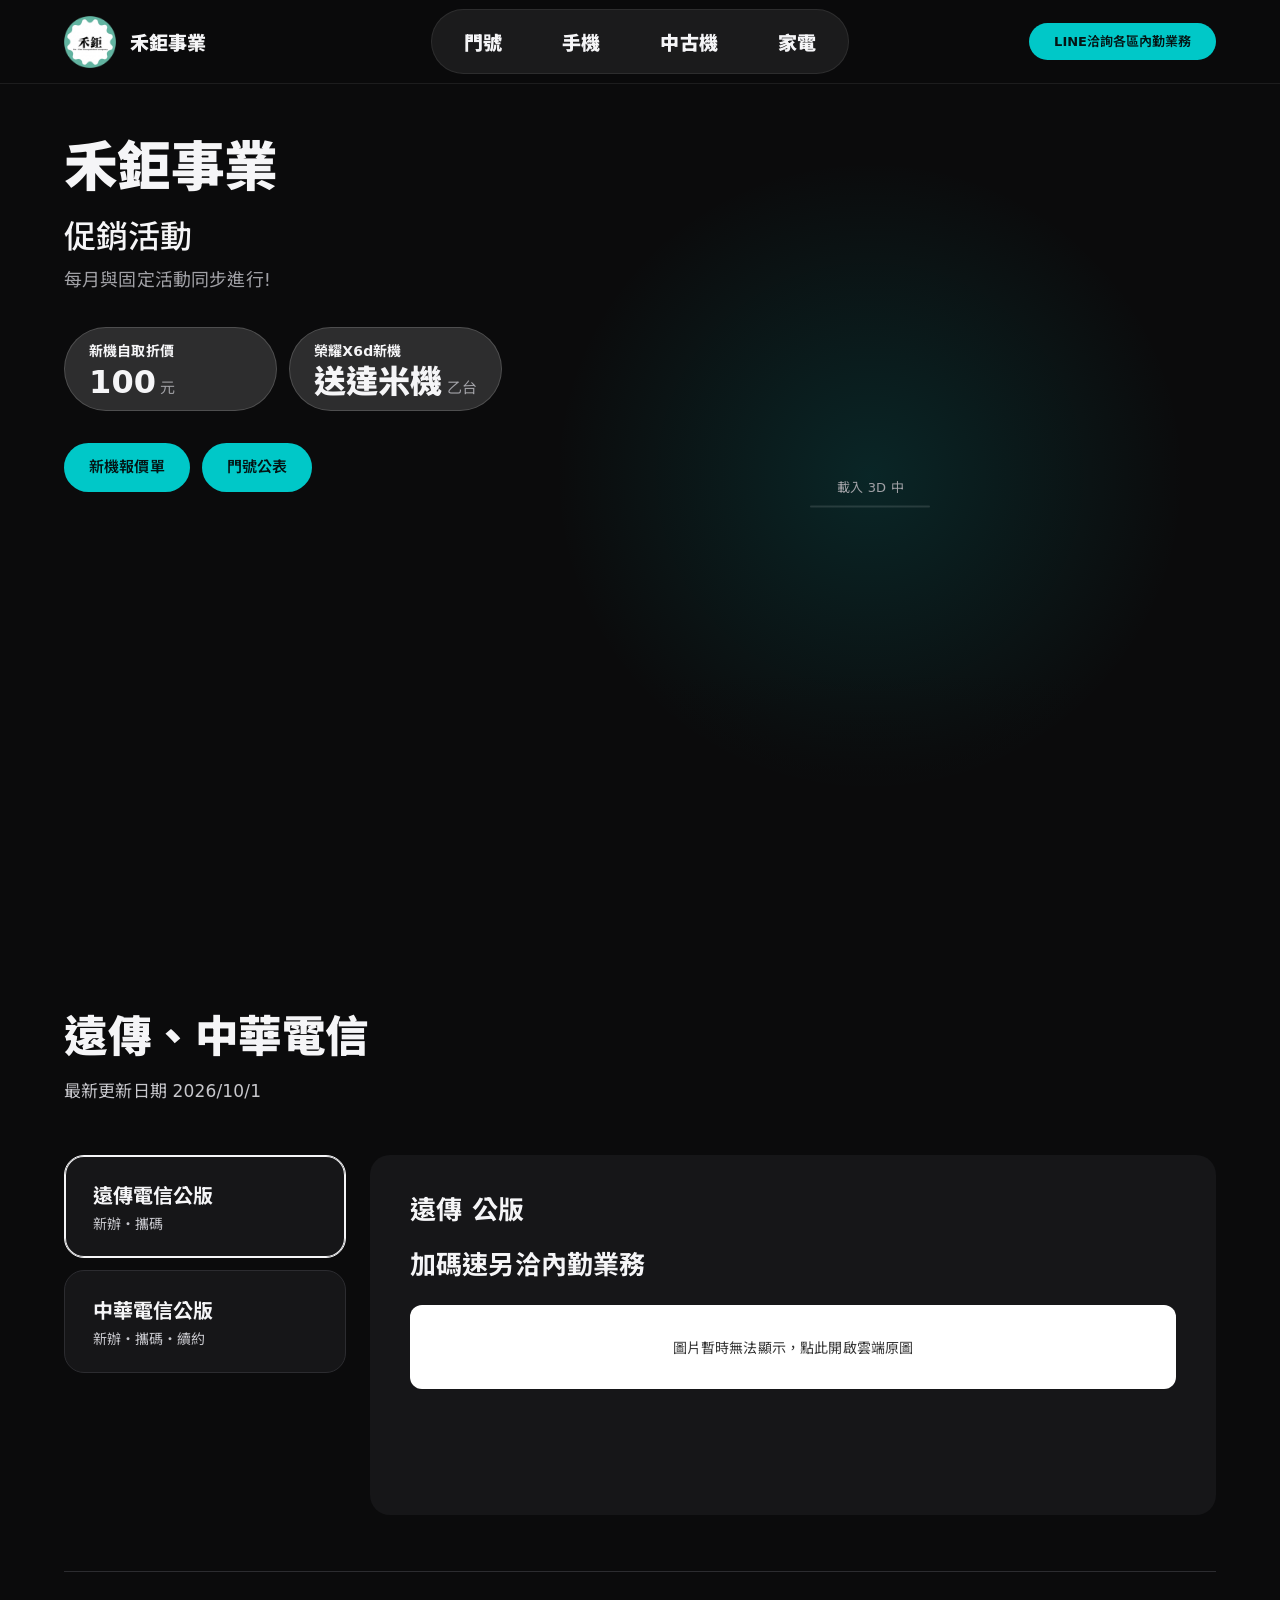
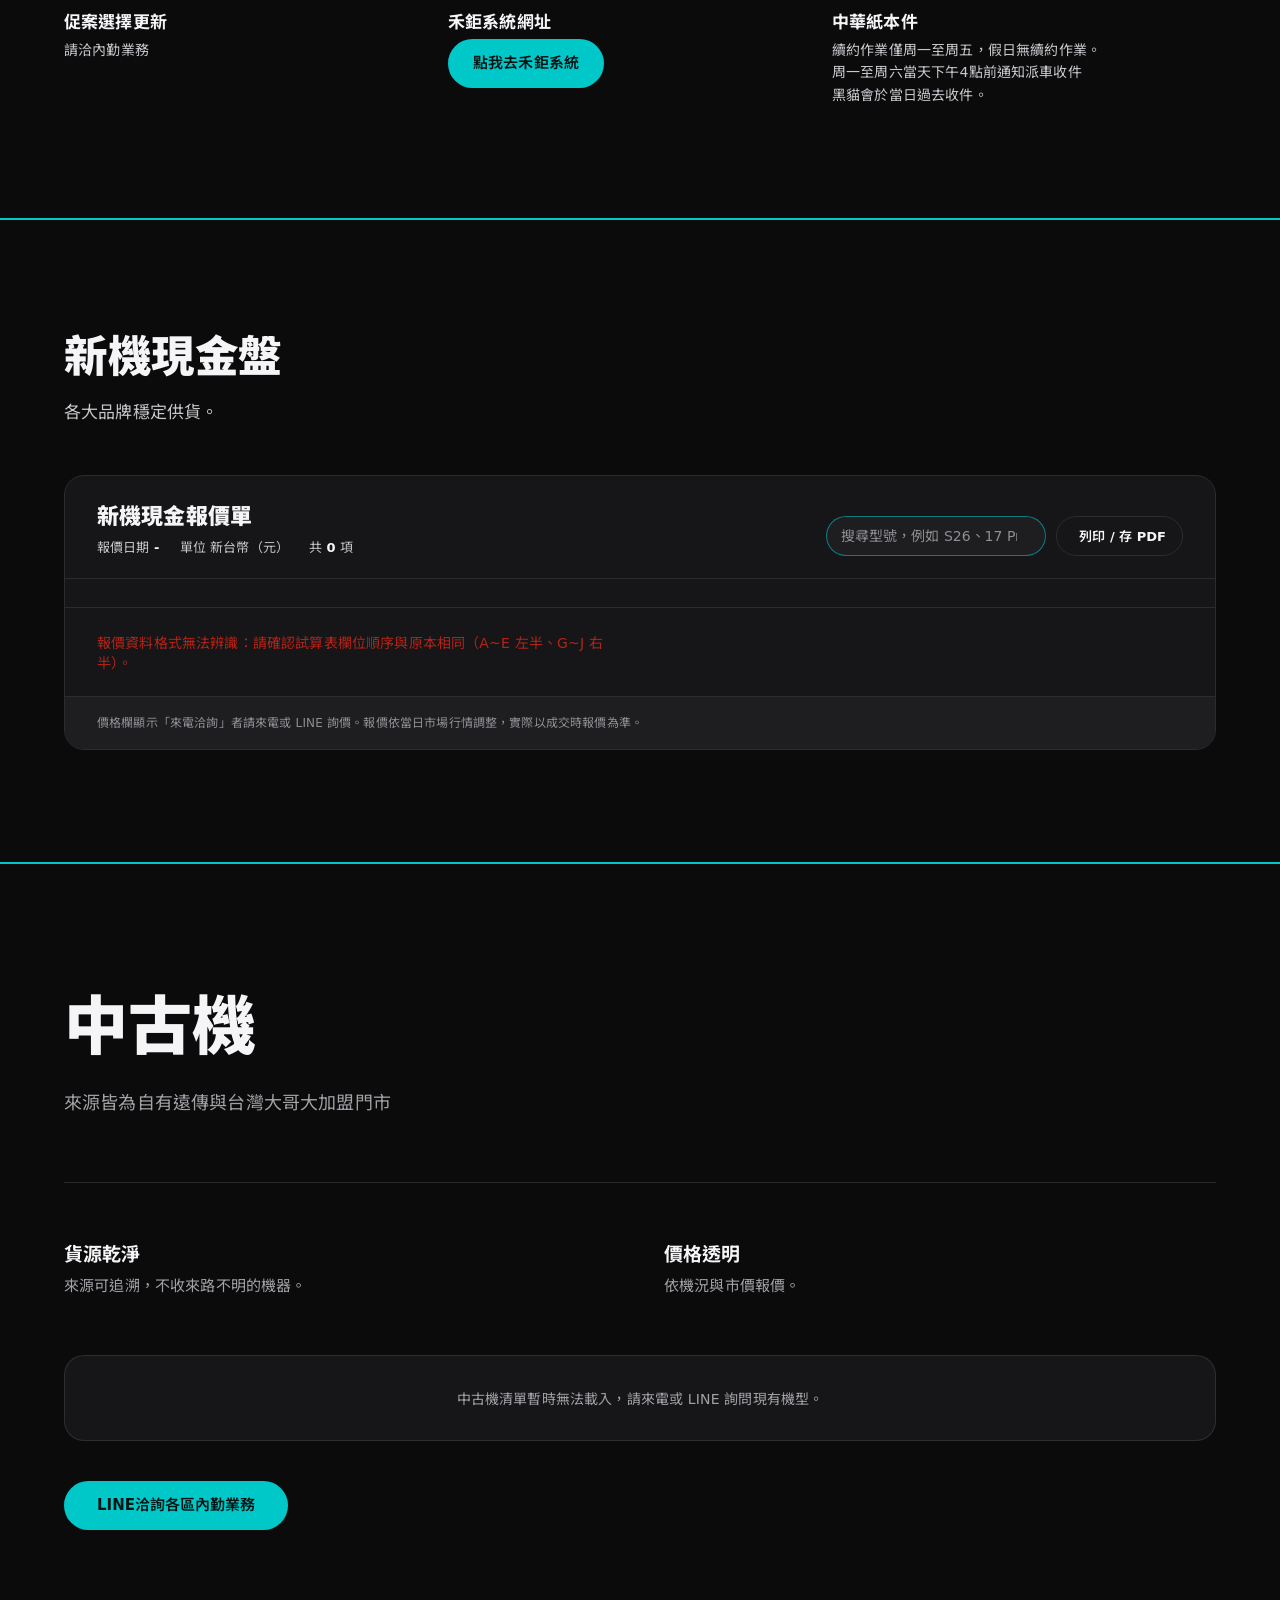
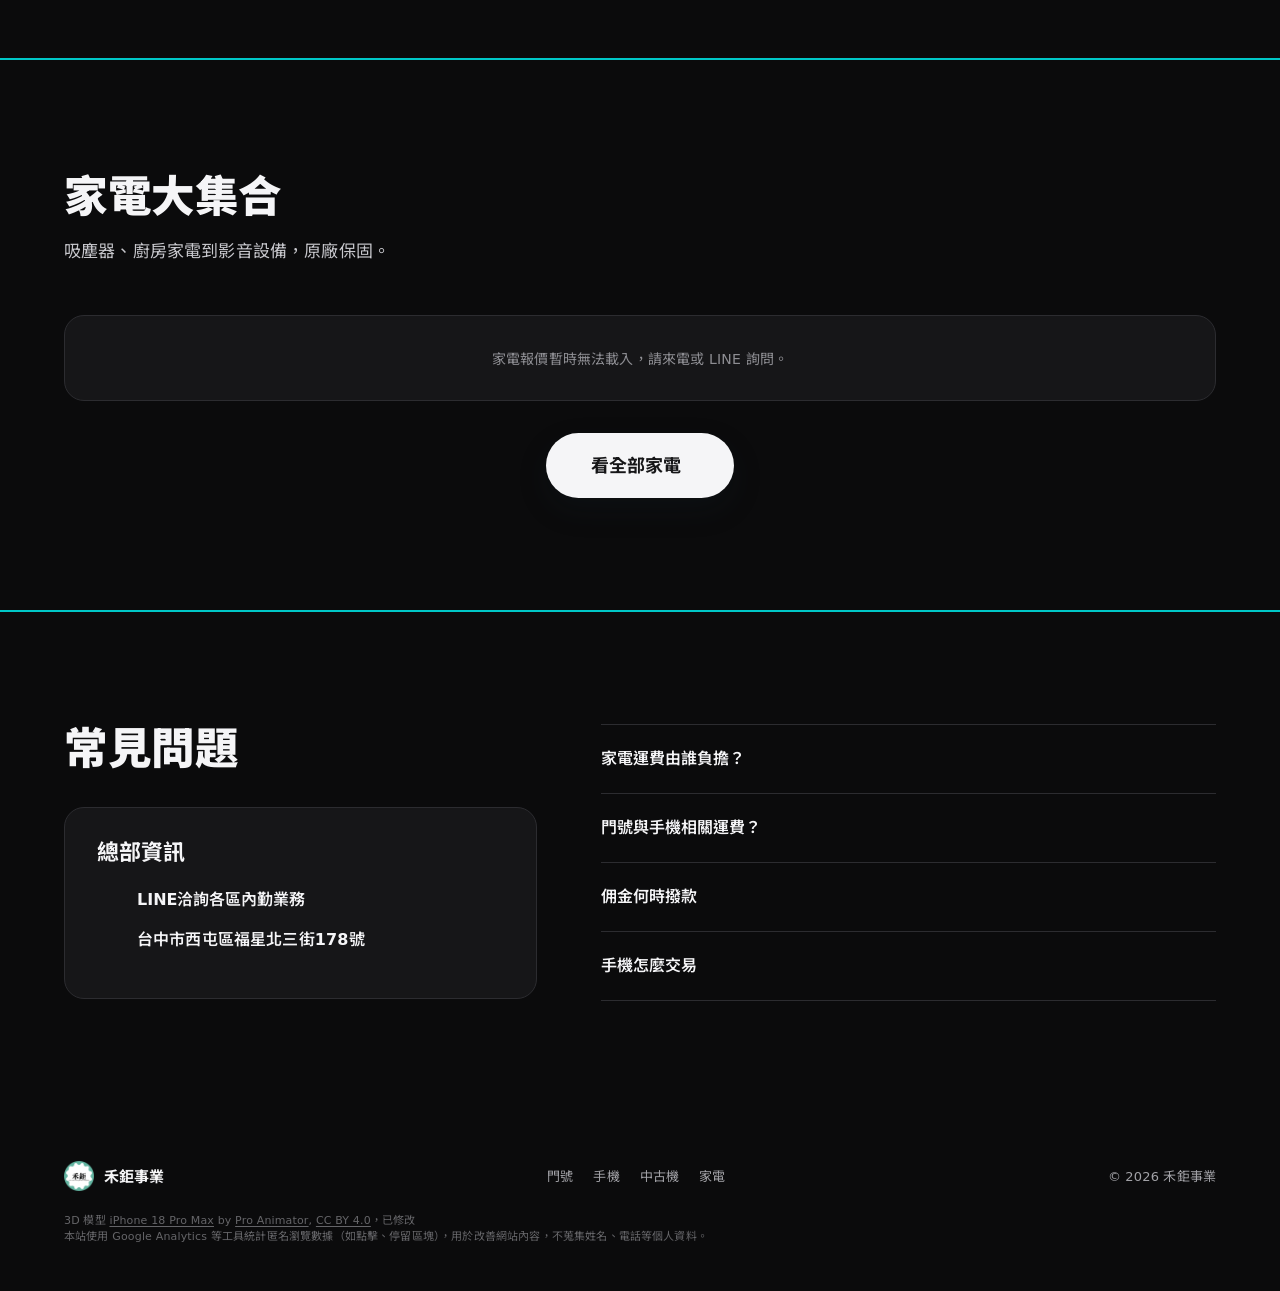
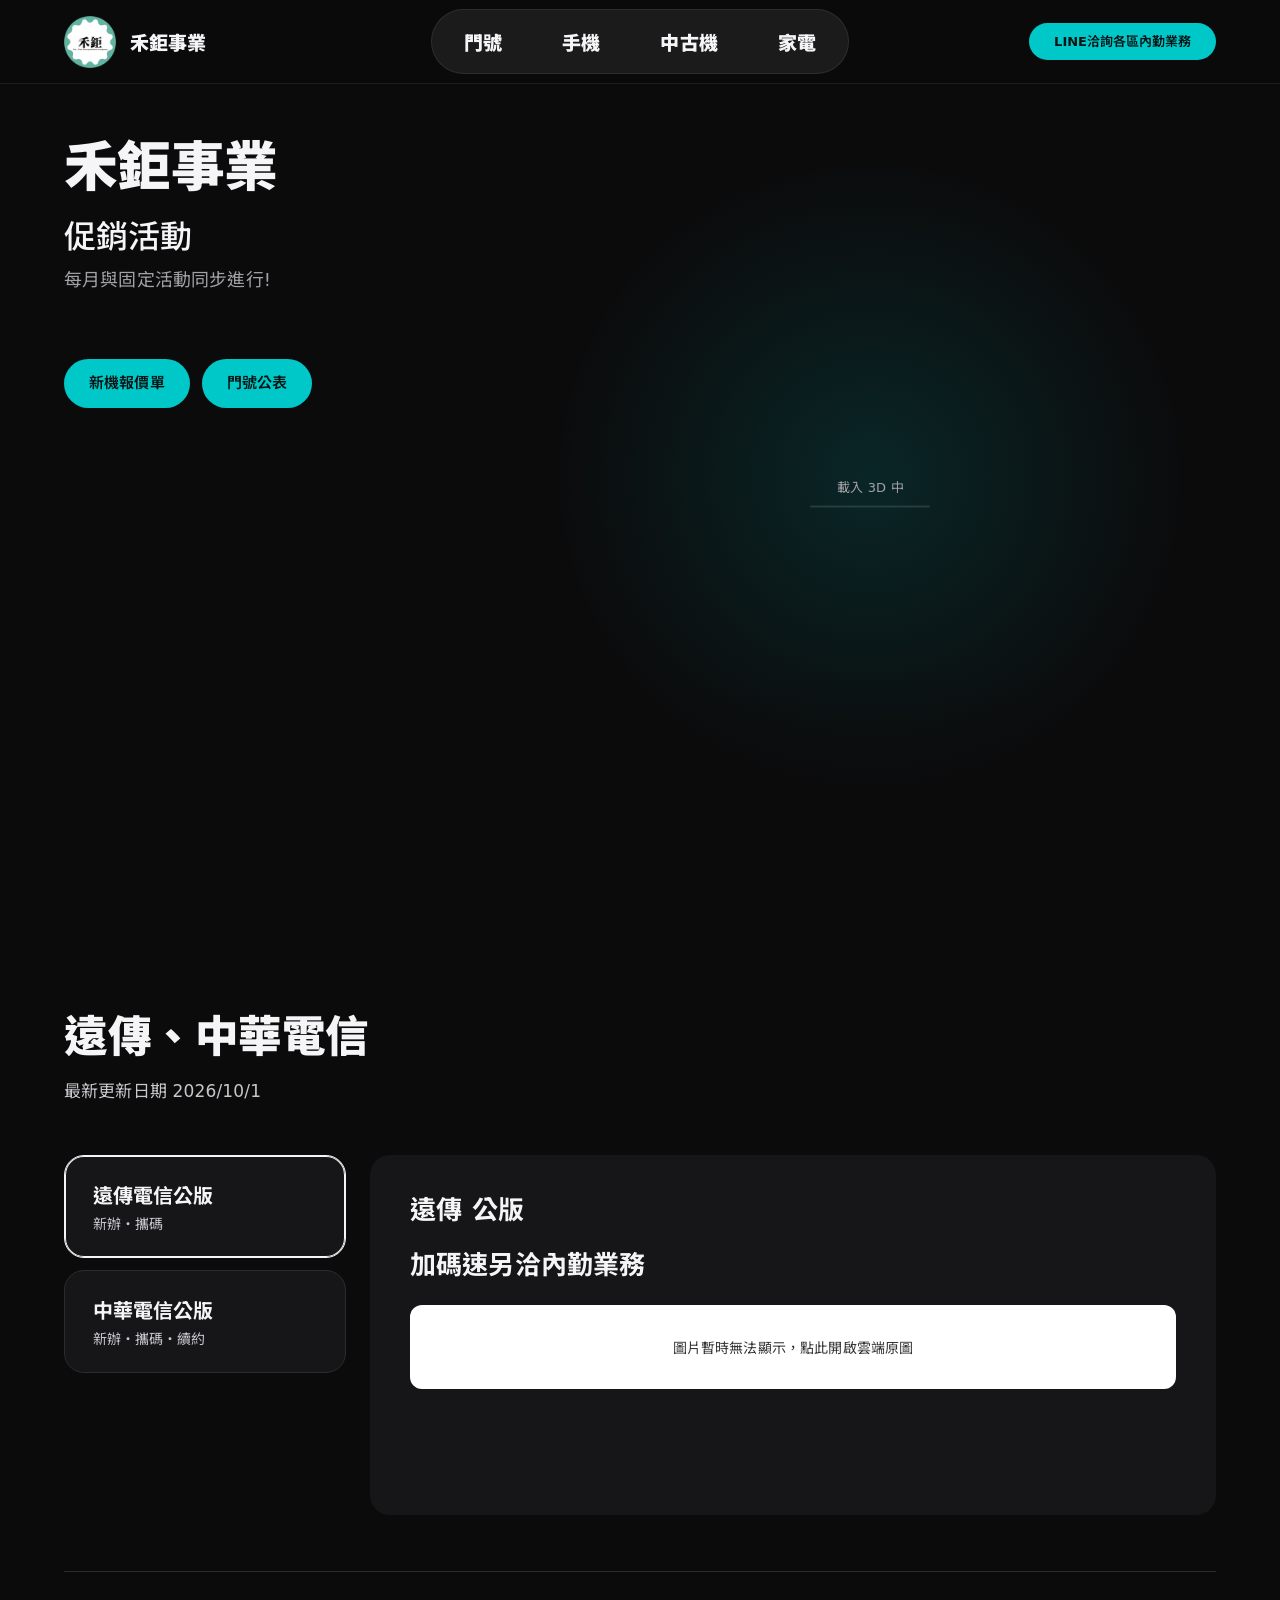
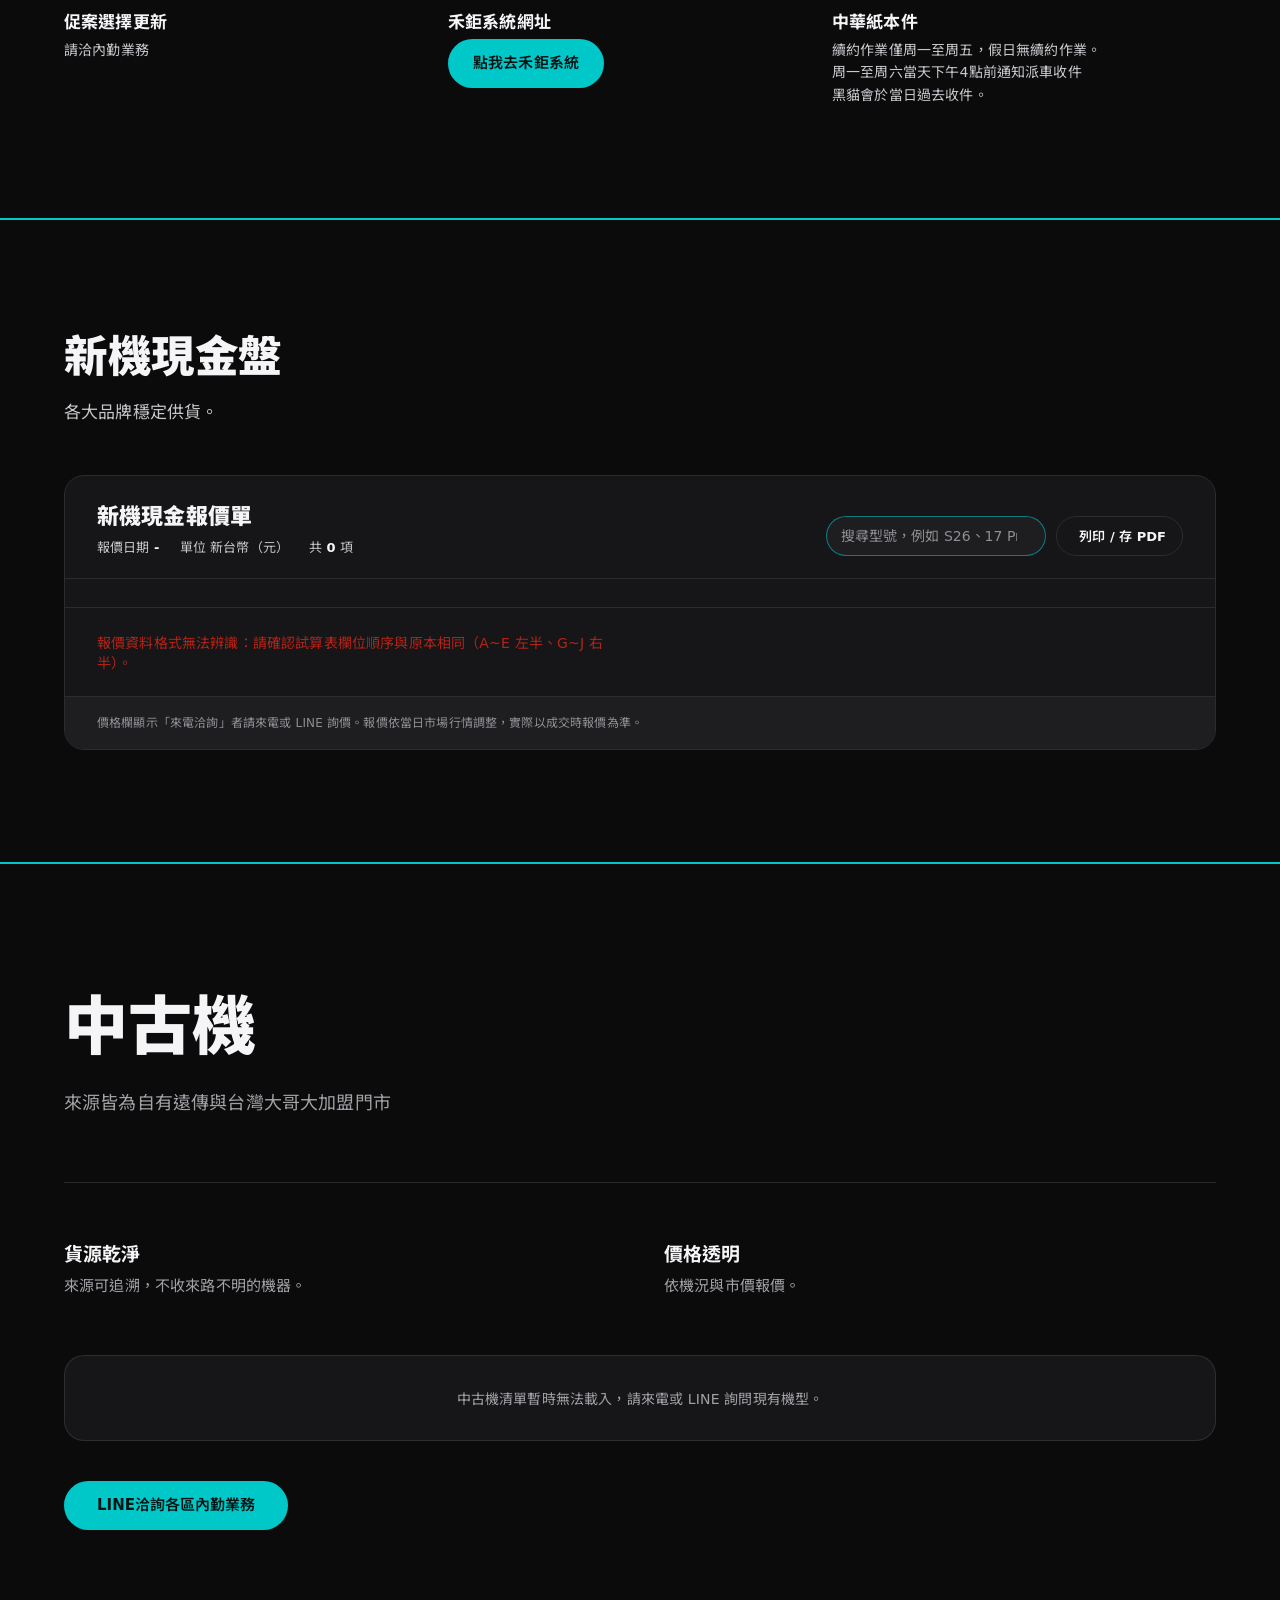
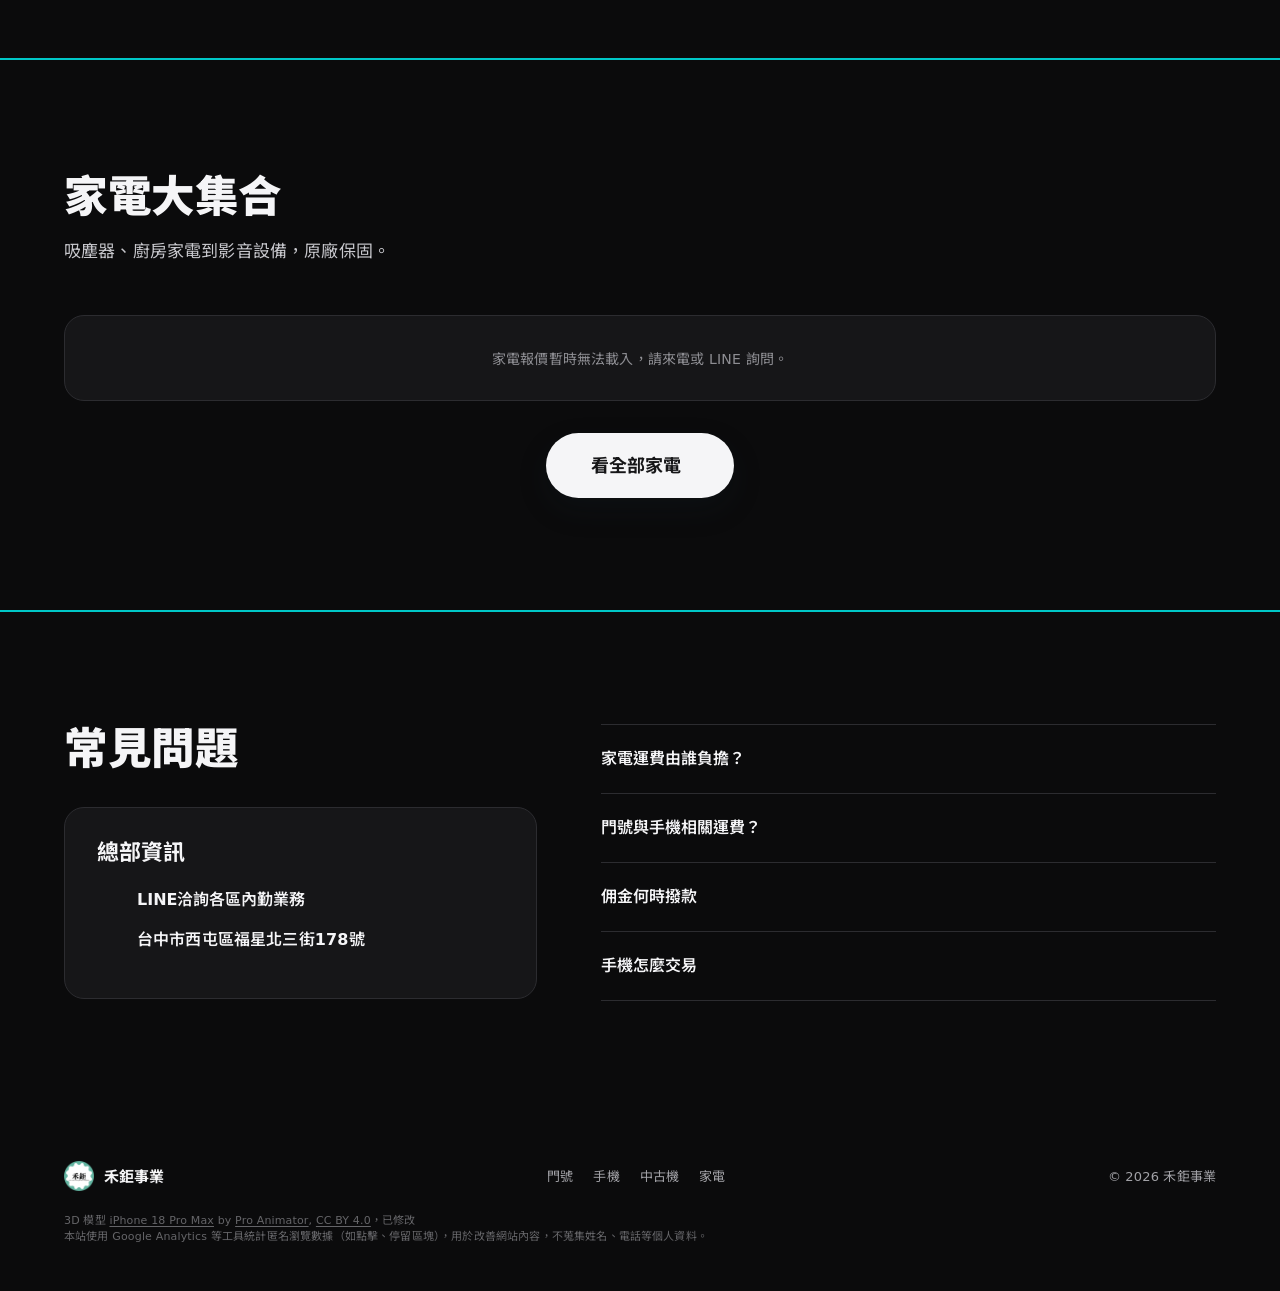
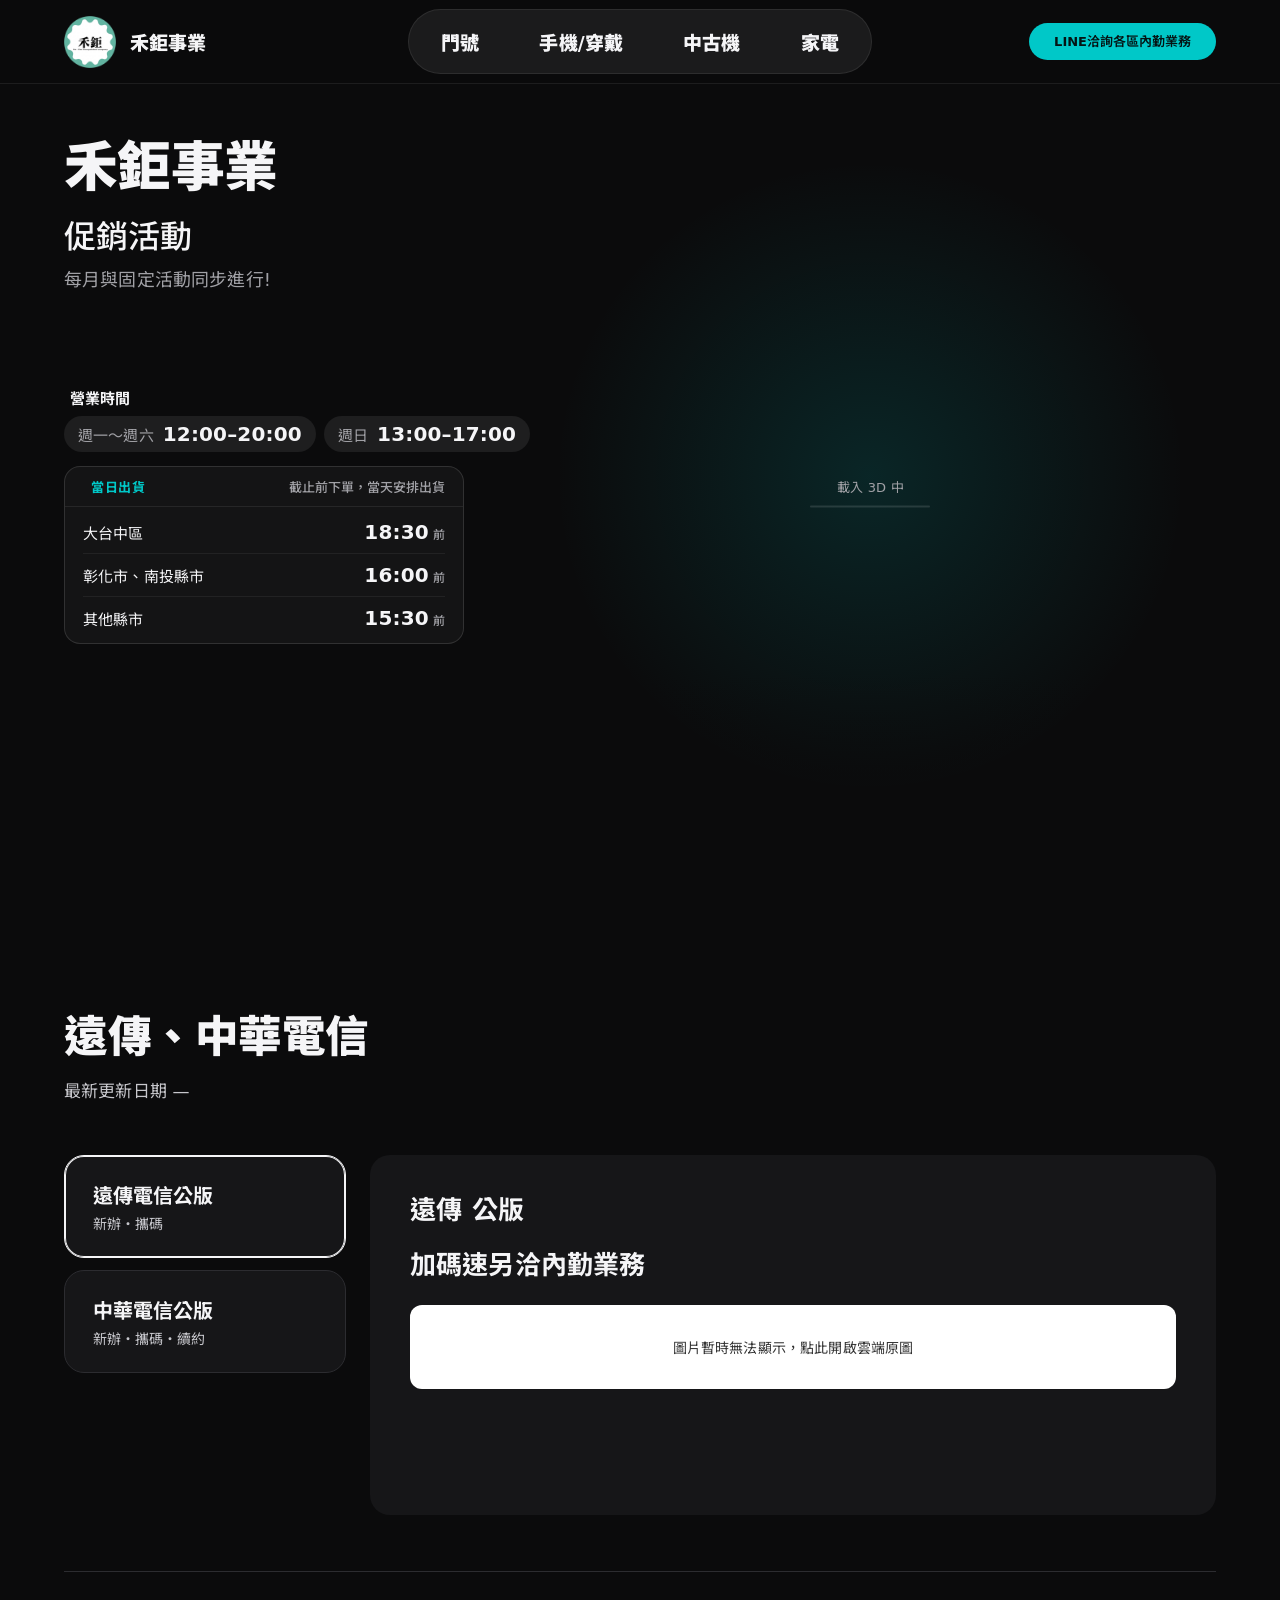
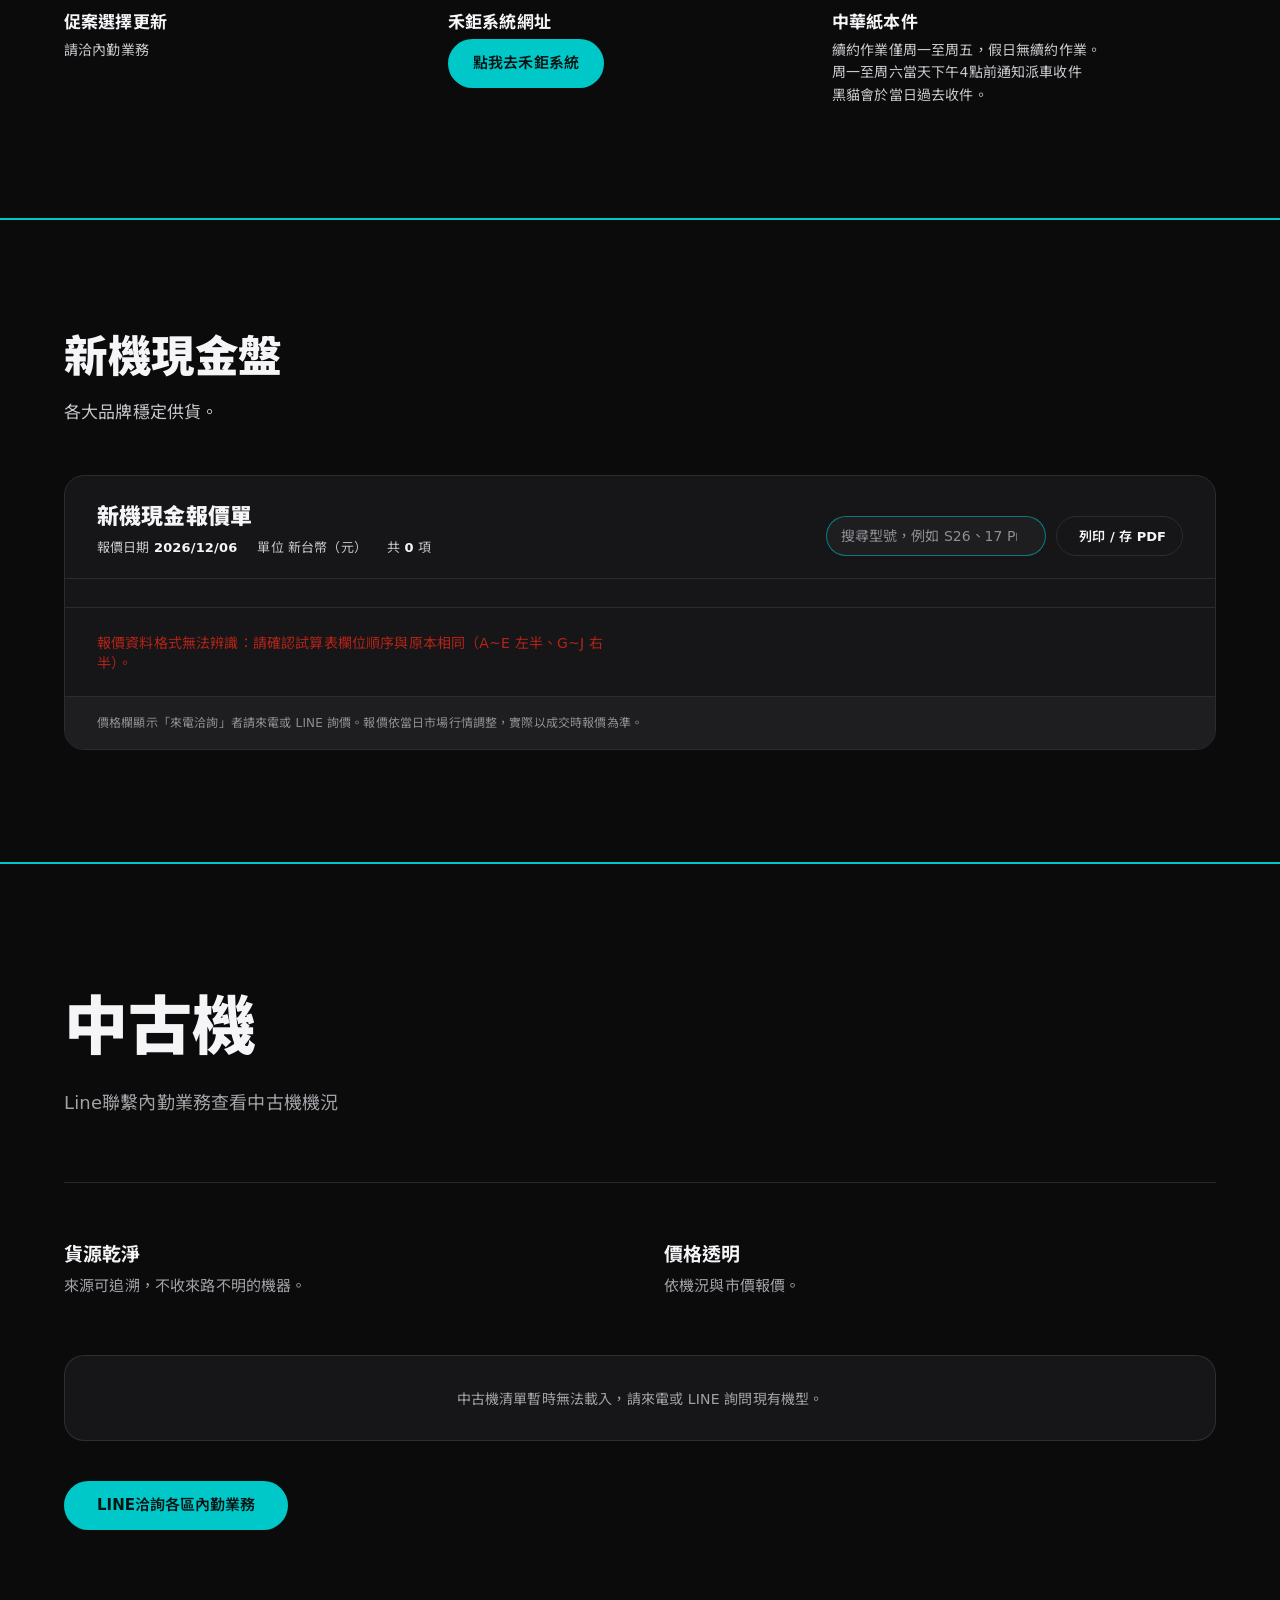
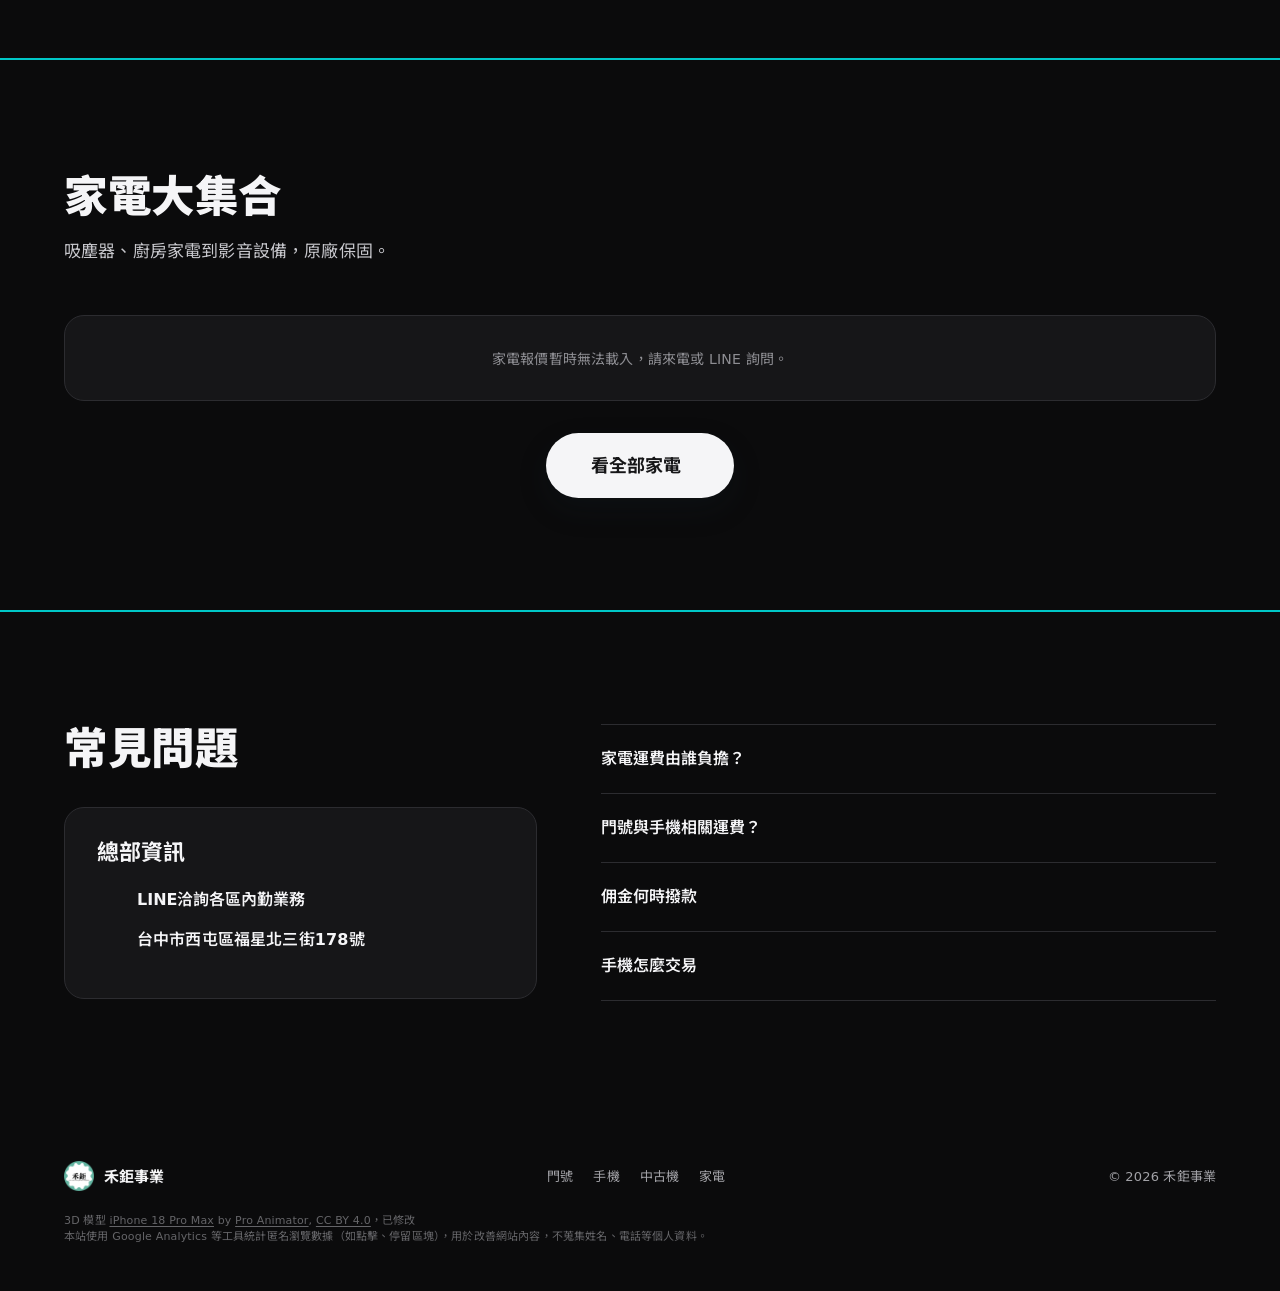
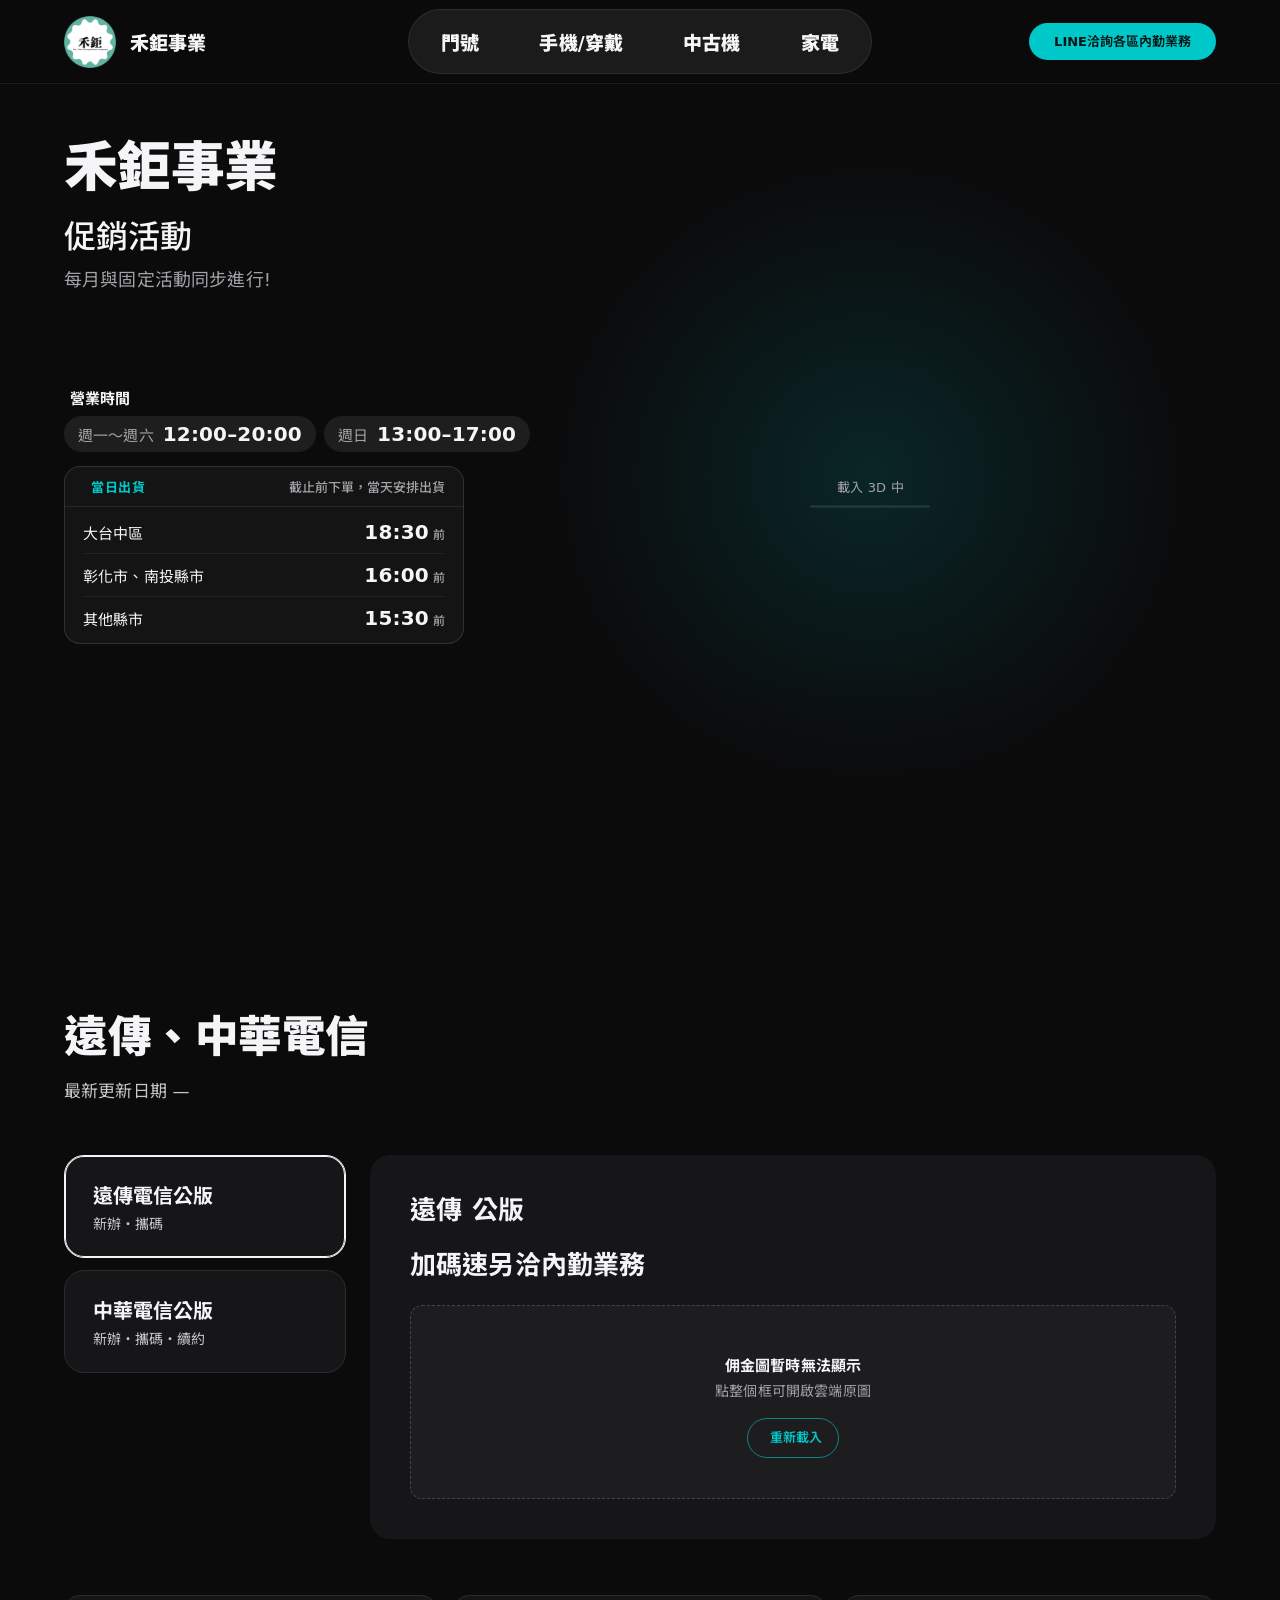
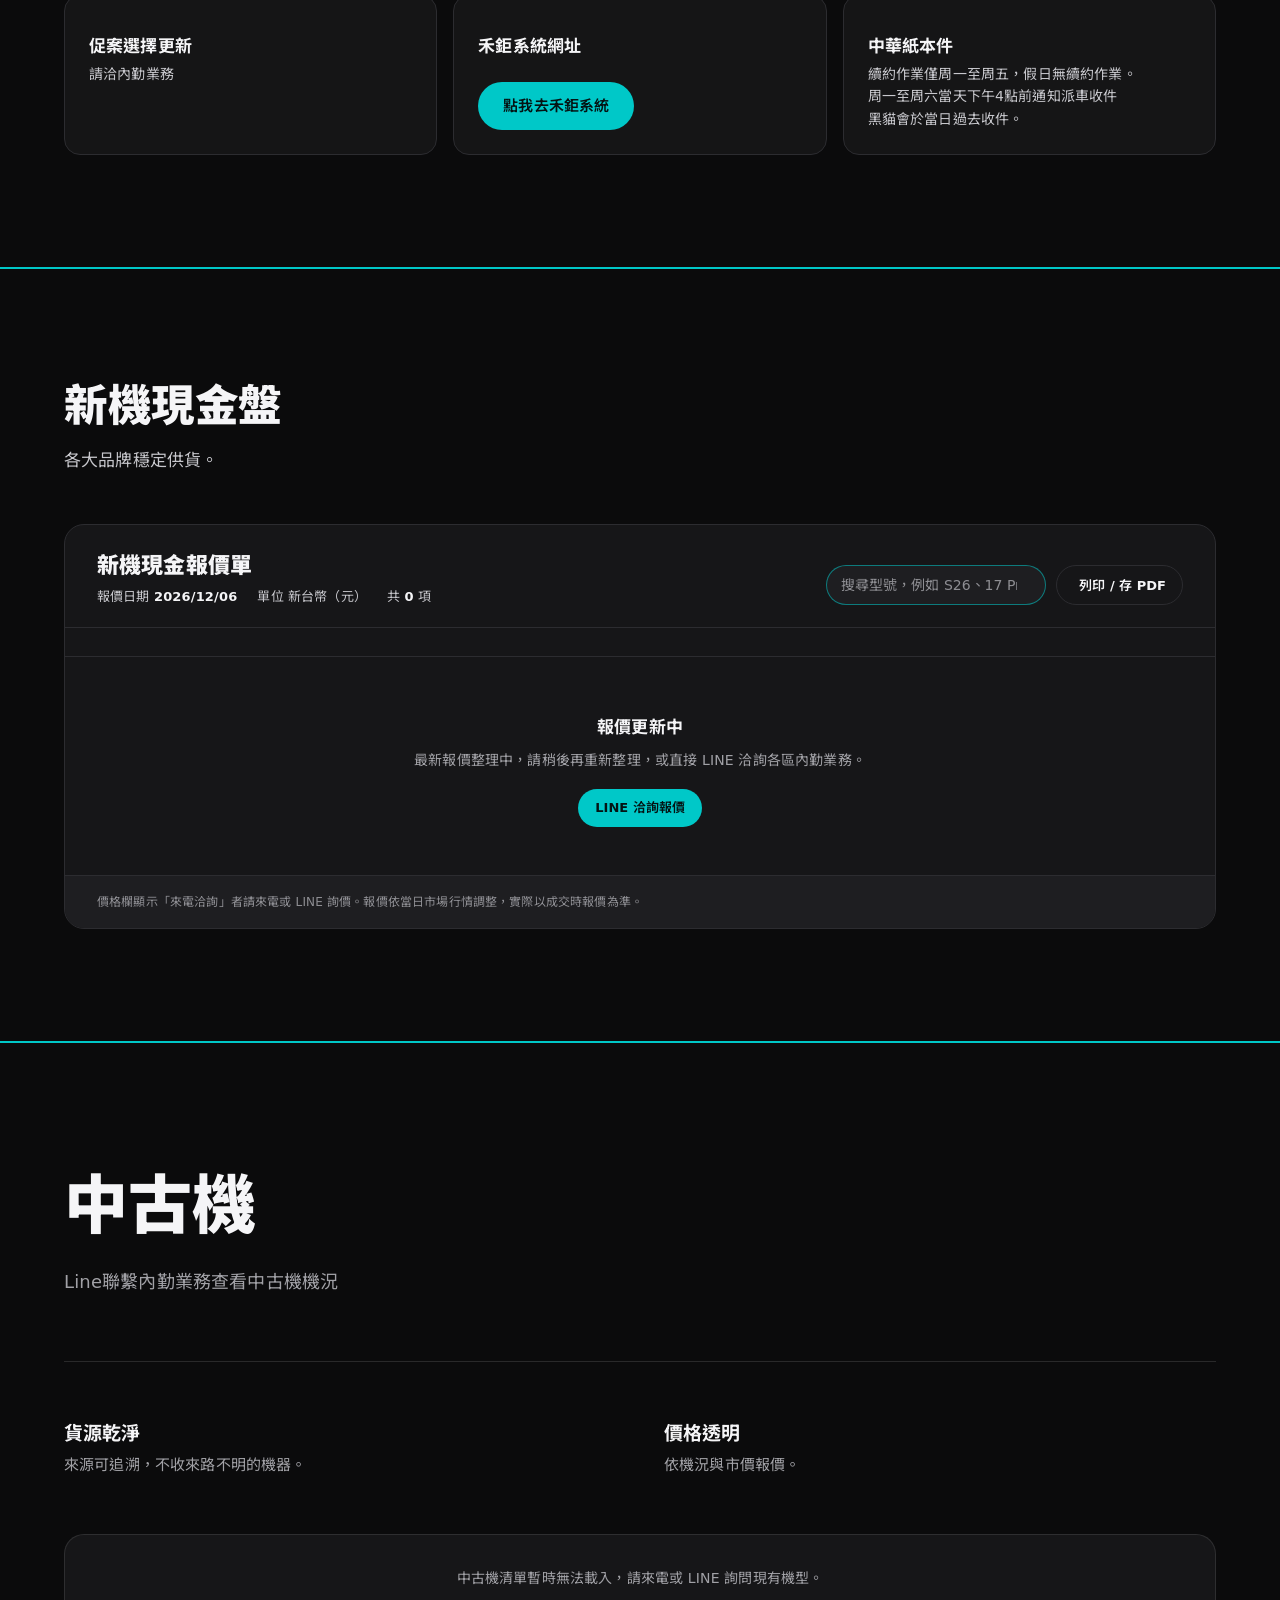
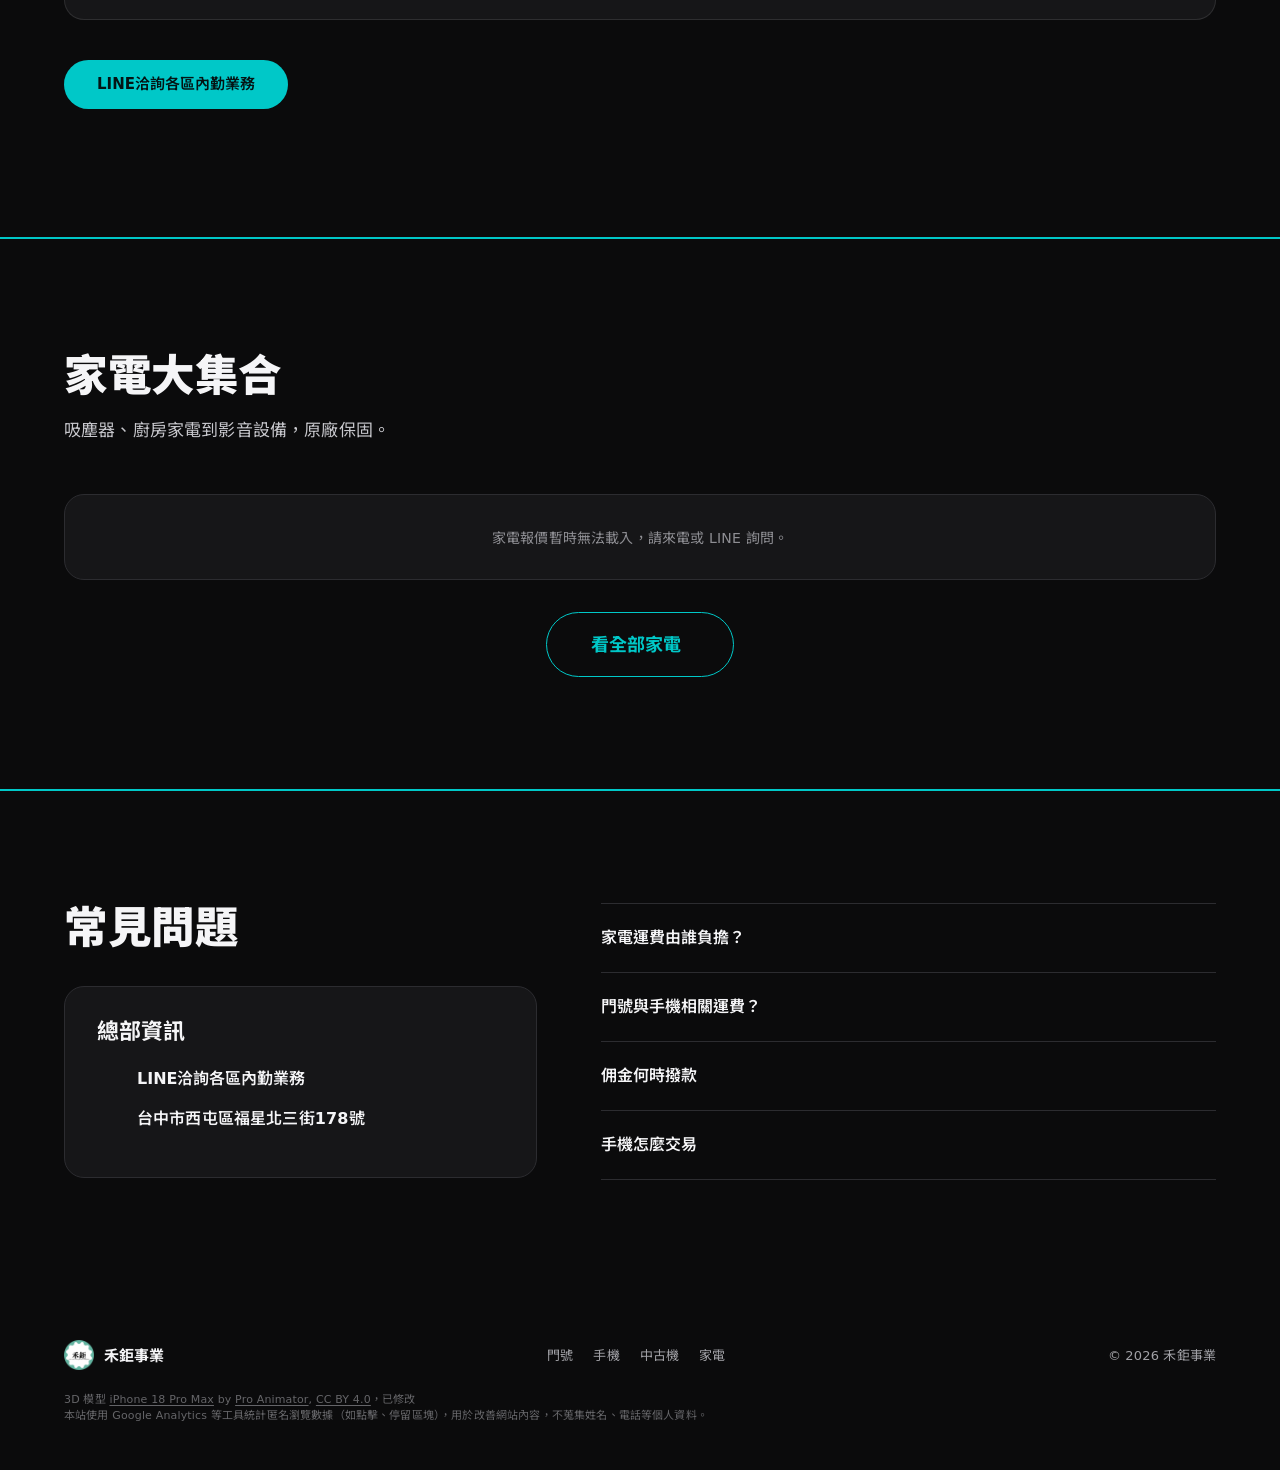
